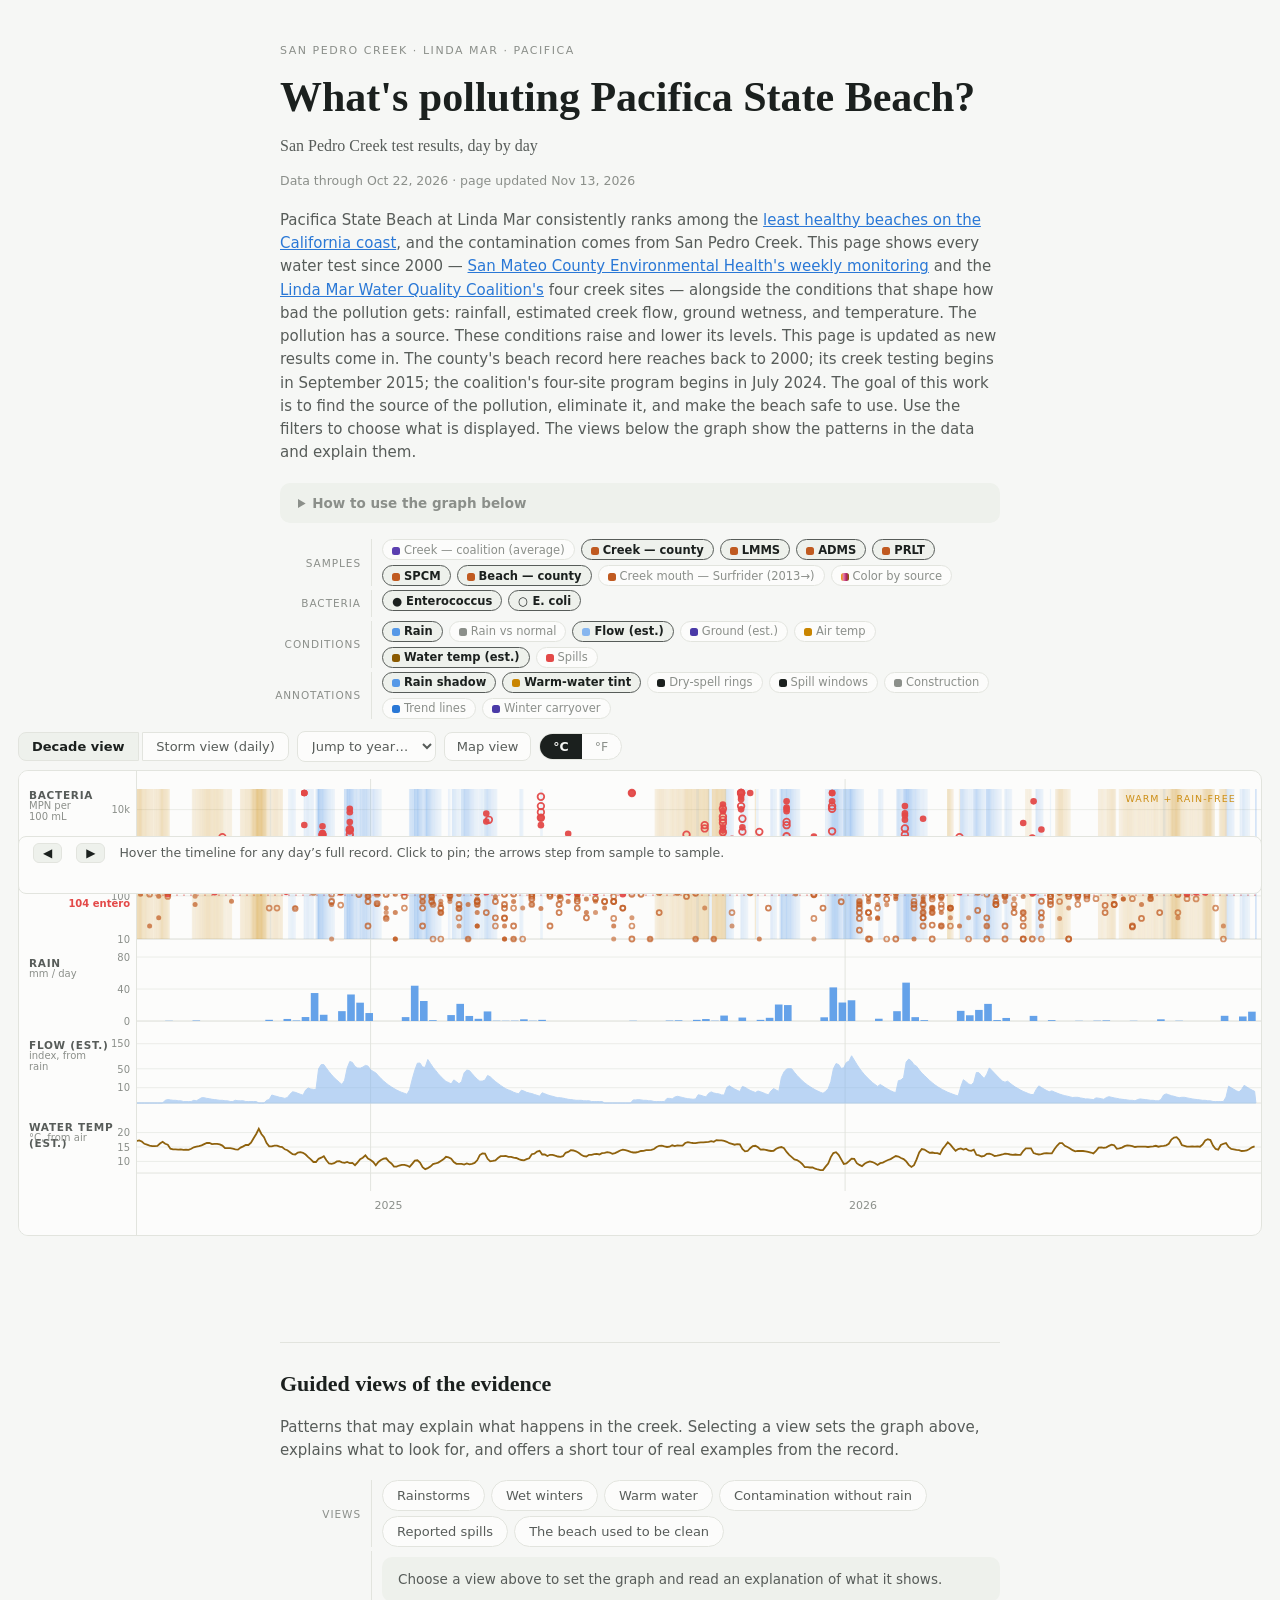
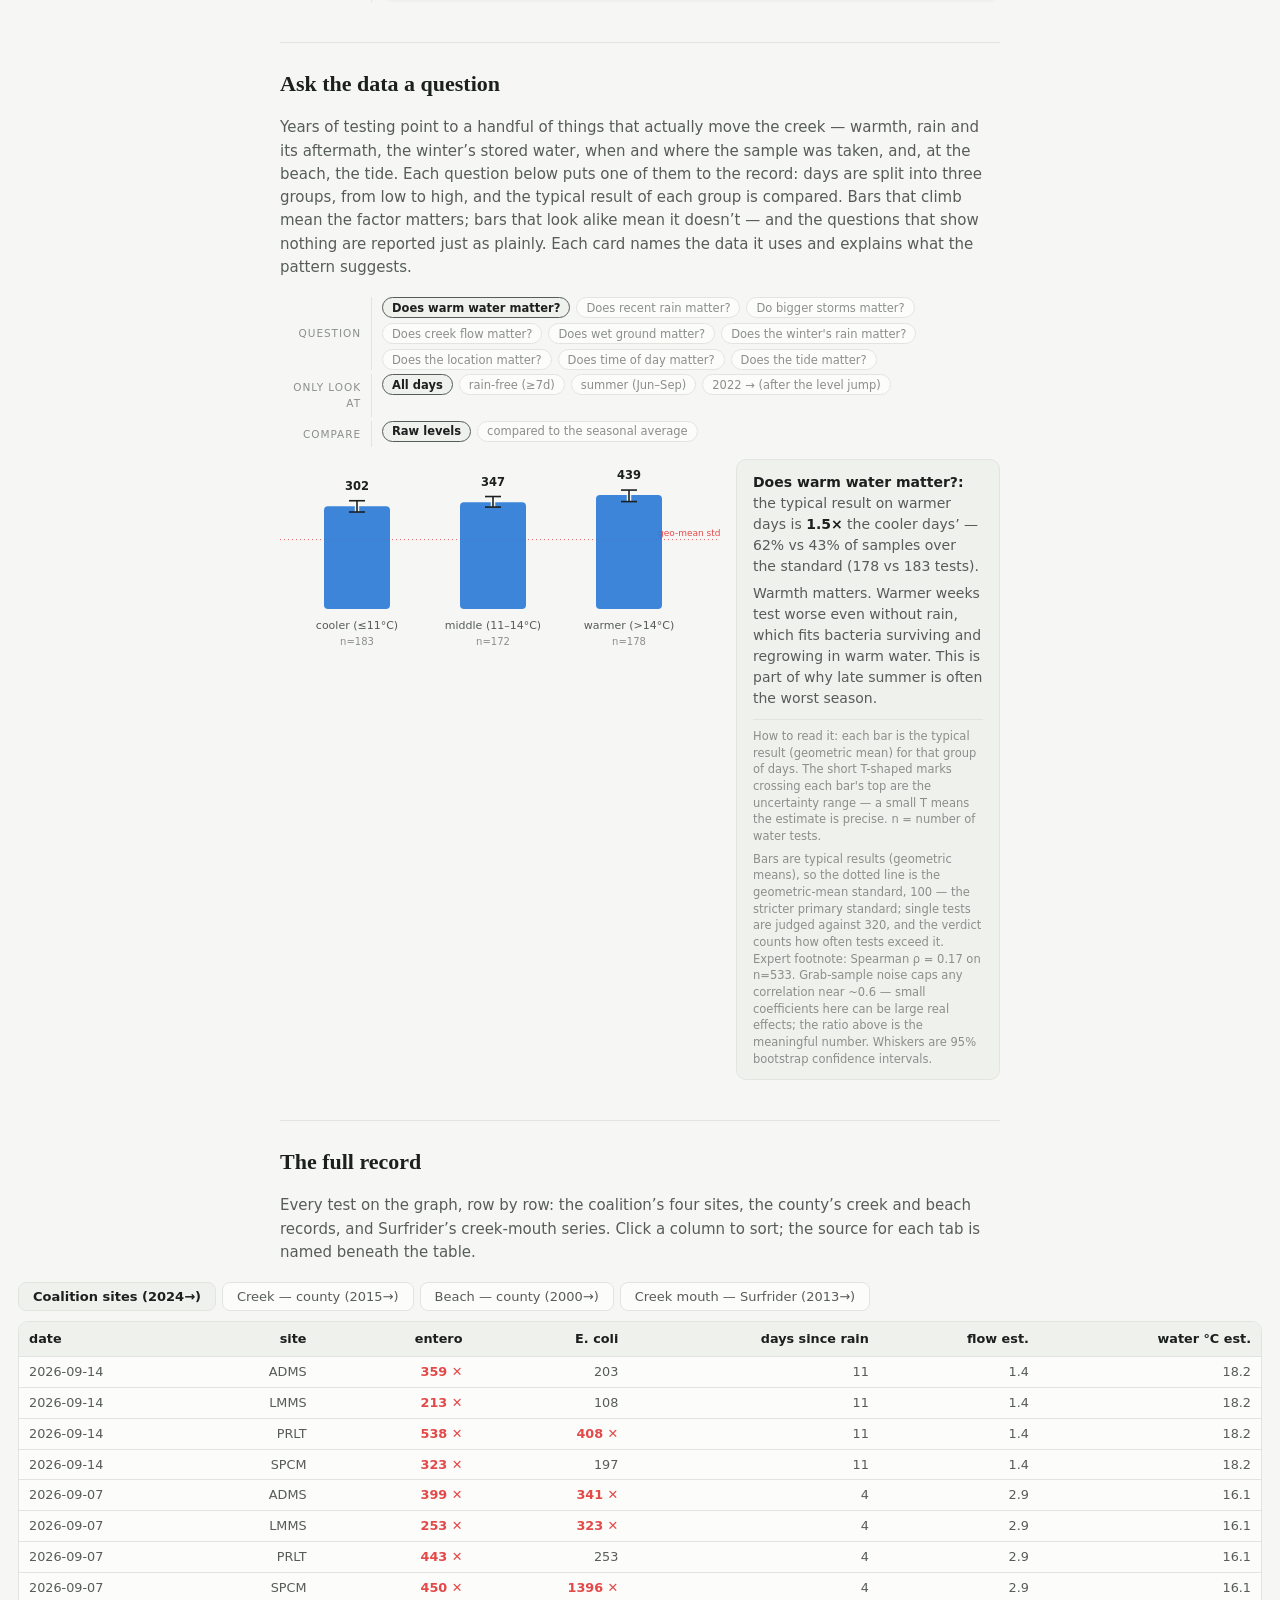
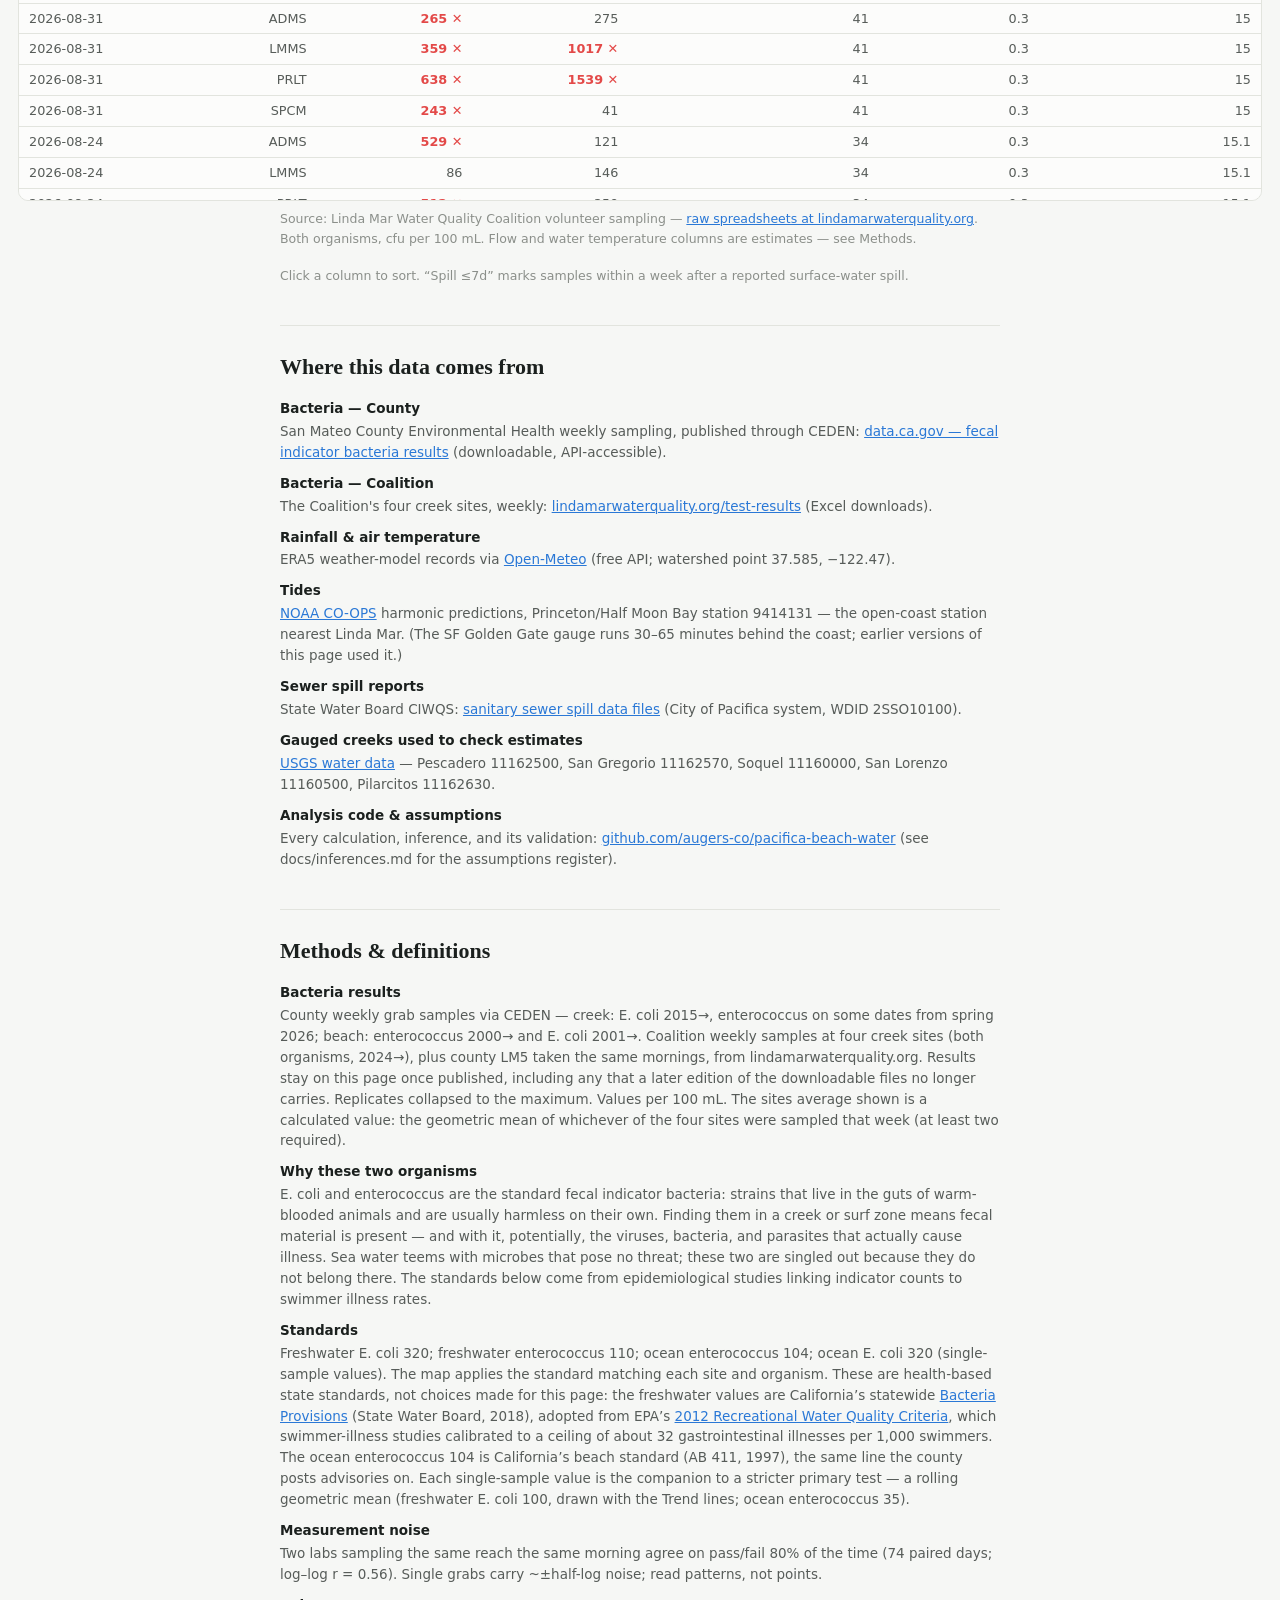
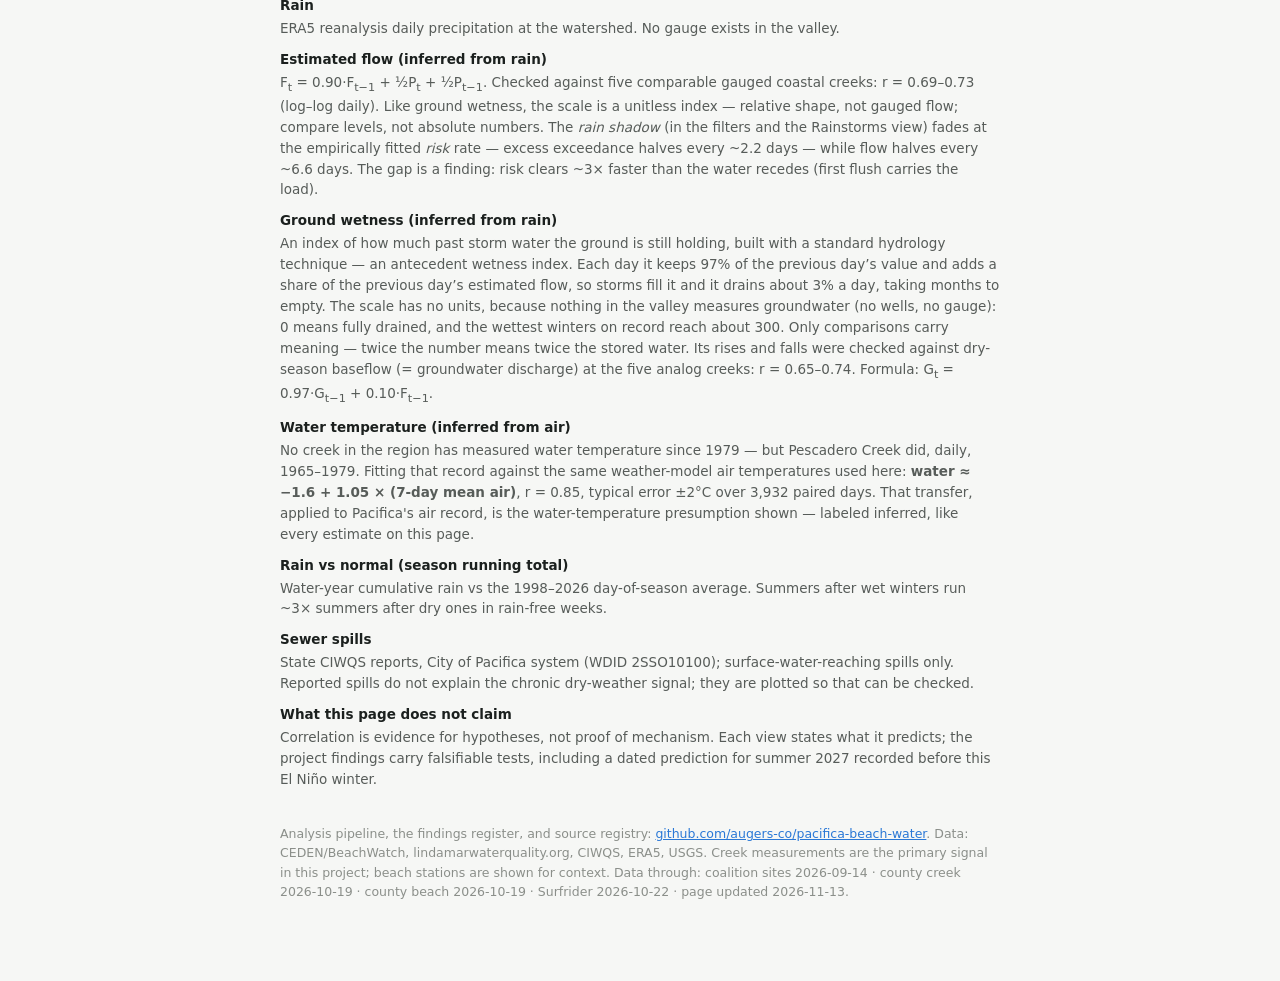
==== docs/index.html @ 622fa7dc "Groundwater stand-in from three measured creeks; fix swapped gauge names Adopt dry-weather flow at t" ====
<!doctype html>
<meta charset="utf-8">
<meta name="viewport" content="width=device-width,initial-scale=1">
<title>What's Polluting Pacifica State Beach</title>
<style>
  :root{
    --page:#f6f7f5; --card:#fcfcfb; --ink:#1b201e; --ink2:#575c59; --muted:#8b8f8a;
    --line:#e2e4de; --tint:#eef1ec; --shade:#eceee9;
    --creek:#2a78d6; --beach:#eb6834; --rain:#5598e7; --flow:#86b6ef; --ground:#4a3aa7;
    --temp:#c98500; --wtemp:#8a5a00; --std:#e34948; --wy:#8b8f8a;
    --s1:#1baf7a; --s2:#eda100; --s3:#e87ba4; --s4:#4a3aa7; --purp:#5b3fb0; --prlt:#b0246d; --samp:#c05a20; --bwtf:#556b8d; --wsewer:#5b83a6; --ocean:#dfe9ef;
  }
  circle[data-site]{transition:opacity .15s;}
  svg[data-hl] circle[data-site]{opacity:.1 !important;}
  svg[data-hl="creek"] circle[data-site="creek"],svg[data-hl="beach"] circle[data-site="beach"],
  svg[data-hl="LMMS"] circle[data-site="LMMS"],svg[data-hl="ADMS"] circle[data-site="ADMS"],
  svg[data-hl="PRLT"] circle[data-site="PRLT"],svg[data-hl="SPCM"] circle[data-site="SPCM"],
  svg[data-hl="AVG"] circle[data-site="AVG"],svg[data-hl="bwtf"] circle[data-site="bwtf"]{opacity:1 !important;}
  *{box-sizing:border-box}
  body{background:var(--page); color:var(--ink); margin:0; font:15px/1.55 system-ui,-apple-system,"Segoe UI",sans-serif;}
  .wrap{margin:0 auto; padding:42px 18px 80px;}
  .wrap > .eyebrow, .wrap > h1, .wrap > .sub2, .wrap > .dek, .wrap > p.small, .wrap > h2,
  .wrap > details.guide, .wrap > .methods, .wrap > footer{max-width:720px; margin-left:auto; margin-right:auto;}
  .bound, .frow.bound{max-width:720px; margin-left:auto; margin-right:auto;}
  .wrap > p.small, .wrap > .dek{margin-bottom:18px;}
  h1{font-family:"Iowan Old Style","Palatino Linotype",Palatino,Georgia,serif; font-size:clamp(30px,5vw,42px); margin:0 0 8px; font-weight:600; text-wrap:balance;}
  h2{font-family:"Iowan Old Style","Palatino Linotype",Palatino,Georgia,serif; font-size:22px; margin:40px 0 8px; font-weight:600;
    border-top:1px solid var(--line); padding-top:24px;}
  .sub2{color:var(--ink2); font-size:16px; margin:-4px 0 12px; font-family:"Iowan Old Style","Palatino Linotype",Palatino,Georgia,serif;}
  .dek{color:var(--ink2); max-width:70ch;}
  .eyebrow{font-size:11px; letter-spacing:.14em; text-transform:uppercase; color:var(--muted); margin:0 0 6px;}
  .small{font-size:12.5px; color:var(--muted);}
  .guide{background:var(--tint); border-radius:10px; padding:14px 18px; margin:16px 0; font-size:13.5px; color:var(--ink2);}
  .guide b{color:var(--ink);} .guide ul{margin:6px 0 0; padding-left:18px;} .guide li{margin:3px 0;}
  .guide summary{cursor:pointer; font-weight:600; color:var(--muted); font-size:13.5px;}
  details.guide{padding:10px 18px;}
  .theories,.panel{display:flex; gap:5px 6px; flex-wrap:wrap; margin:8px 0 0; align-items:center;}
  .frow{display:grid; grid-template-columns:92px 1fr; gap:0 10px; align-items:start; margin:4px 0 0;}
  .frow .chips{margin:0;}
  .frow .theorybar{margin:2px 0 4px;}
  .flbl{text-align:right; font-size:10.5px; letter-spacing:.09em; text-transform:uppercase; color:var(--muted);
    border-right:1px solid var(--line); padding:5px 10px 5px 0; align-self:stretch;
    display:flex; align-items:center; justify-content:flex-end;}
  @media (max-width:560px){ .frow{grid-template-columns:1fr; gap:4px 0;}
    .flbl{text-align:left; border-right:none; padding:0; justify-content:flex-start;} }
  .theories button{font:13px system-ui; padding:7px 14px; border-radius:99px; border:1px solid var(--line); background:var(--card); color:var(--ink2); cursor:pointer;}
  .theories button[aria-pressed="true"]{background:var(--ink); color:var(--page); border-color:var(--ink); font-weight:600;}
  .panel .lbl{font-size:11px; letter-spacing:.1em; text-transform:uppercase; color:var(--muted); margin-right:2px;}
  .panel button{font:11.5px system-ui; padding:2.5px 9px; border-radius:99px; border:1px solid var(--line); background:var(--card); color:var(--muted); cursor:pointer;}
  .panel button[aria-pressed="true"]{color:var(--ink); border-color:var(--ink2); background:var(--tint); font-weight:600;}
  .panel button:disabled{opacity:.4; cursor:default;}
  .panel .swd{width:8px;height:8px;border-radius:2.5px;display:inline-block;margin-right:4px;vertical-align:-1px;}
  .theorybar{min-height:20px; font-size:13.5px; color:var(--ink2); margin:10px 0 4px; max-width:86ch;}
  .theorybar b{color:var(--ink);}
  .viewdesc{font-size:13.5px; line-height:1.55; color:var(--ink2); max-width:86ch; background:var(--tint);
    border-radius:10px; padding:12px 16px; margin:6px 0 0;}
  .viewdesc b{color:var(--ink);} .viewdesc i{font-style:normal; font-weight:600;}
  #xwrap{display:flex; gap:16px; align-items:flex-start; flex-wrap:wrap; margin-top:12px; justify-content:center;}
  #xcard{flex:1 1 260px; min-width:250px; max-width:400px; background:var(--tint); border:1px solid var(--line);
    border-radius:10px; padding:12px 16px; font-size:13.5px; line-height:1.5; color:var(--ink2);}
  #xcard b{color:var(--ink);}
  #xread{font-size:14px;}
  .xkey{margin-top:10px; padding-top:8px; border-top:1px solid var(--line); font-size:11.5px; color:var(--muted); line-height:1.45;}
  @keyframes xpulse{from{box-shadow:0 0 0 3px var(--creek);}to{box-shadow:0 0 0 0 transparent;}}
  .xpulse{animation:xpulse .6s ease-out;}
  @media (prefers-reduced-motion: reduce){.xpulse{animation:none;}}
  .controls{display:flex; gap:8px; flex-wrap:wrap; align-items:center; margin:12px 0 8px;}
  .controls .view button{font:13px system-ui; padding:6px 13px; border:1px solid var(--line); background:var(--card); color:var(--ink2); cursor:pointer;}
  .controls .view button:first-child{border-radius:8px 0 0 8px;}
  .controls .view button:last-child{border-radius:0 8px 8px 0; margin-left:-1px;}
  .controls .view button[aria-pressed="true"]{background:var(--tint); color:var(--ink); font-weight:600;}
  .controls select{font:13px system-ui; padding:6px 10px; border:1px solid var(--line); border-radius:8px; background:var(--card); color:var(--ink2);}
  .tunits{display:inline-flex; border:1px solid var(--line); border-radius:99px; overflow:hidden; background:var(--card);}
  .tunits button{font:12.5px system-ui; padding:5px 13px; border:none; background:transparent; color:var(--muted); cursor:pointer;}
  .tunits button[aria-pressed="true"]{background:var(--ink); color:var(--page); font-weight:600;}
  #mapbtn{font:13px system-ui; padding:6px 12px; border:1px solid var(--line); border-radius:8px; background:var(--card); color:var(--ink2); cursor:pointer;}
  #mapbtn[aria-pressed="true"]{background:var(--tint); color:var(--ink); font-weight:600;}
  #stage{display:flex; gap:14px; align-items:stretch;}
  #stage .tl{flex:1; min-width:0;}
  .geo.docked{flex:0 0 340px; width:340px; display:block; overflow:auto;}
  .geo.docked[hidden]{display:none;}
  .geo.docked svg{width:100%; height:auto;}
  @media (max-width:900px){ #stage{flex-direction:column;} .geo.docked{width:100%; flex:1 1 auto;} }
  button:focus-visible{outline:2px solid var(--creek); outline-offset:2px;}
  .detail{position:sticky; bottom:6px; z-index:5; background:var(--card); border:1px solid var(--line);
    border-radius:8px; padding:6px 14px; margin:8px 0; font-size:12.5px; min-height:58px; max-height:108px; overflow-y:auto; overscroll-behavior:contain;
    display:flex; gap:6px 14px; flex-wrap:wrap; align-content:flex-start; align-items:center; color:var(--ink2);}
  .detail{scrollbar-width:thin; scrollbar-color:var(--muted) transparent;}
  .detail::-webkit-scrollbar{width:8px;}
  .detail::-webkit-scrollbar-thumb{background:var(--line); border-radius:4px;}
  .detail b{color:var(--ink); font-variant-numeric:tabular-nums;}
  .detail .over{color:var(--std); font-weight:650;}
  .detail .dnav{flex:0 0 auto; font:12px system-ui; padding:2px 9px; border-radius:6px; border:1px solid var(--line);
    background:var(--tint); color:var(--ink); cursor:pointer;}
  .detail #dtext{display:flex; gap:6px 14px; flex-wrap:wrap; align-content:flex-start; align-items:center; flex:1; min-width:0;}
  .tl{display:flex; border:1px solid var(--line); border-radius:10px; background:var(--card); overflow:hidden; position:relative;}
  #tourbox{position:absolute; top:10px; right:14px; width:300px; z-index:4; background:var(--card);
    border:1.6px solid var(--creek); border-radius:10px; padding:10px 14px; box-shadow:0 6px 20px rgba(0,0,0,.28);
    font-size:12.5px; line-height:1.5; color:var(--ink);}
  #tourbox .tstep{font-size:9.5px; letter-spacing:1px; font-weight:700; color:var(--creek); margin-bottom:3px;}
  #tourbox .tnav{display:flex; gap:8px; margin-top:8px;}
  #tourbox .tnav button{font:12px system-ui; padding:4px 10px; border-radius:7px; border:1px solid var(--line);
    background:var(--tint); color:var(--ink); cursor:pointer;}
  .gutter{flex:0 0 118px; position:relative; border-right:1px solid var(--line); background:var(--card); z-index:2;}
  .gutter .name{position:absolute; left:10px; font-size:10.5px; letter-spacing:.07em; text-transform:uppercase; color:var(--ink2); font-weight:600;}
  .gutter .sub{position:absolute; left:10px; font-size:10px; color:var(--muted); max-width:62px; line-height:1.15;}
  .gutter .tick{position:absolute; right:6px; font-size:10px; color:var(--muted); font-variant-numeric:tabular-nums;}
  .gutter .stdlab{position:absolute; right:6px; font-size:10px; color:var(--std); font-weight:600; cursor:help;}
  .scroller{overflow-x:auto; overflow-y:hidden; flex:1; touch-action:pan-x;}
  .scroller svg{display:block;}
  .geo{display:flex; gap:20px; flex-wrap:wrap; align-items:flex-start; border:1px solid var(--line); border-radius:10px; background:var(--card); padding:16px;}
  .geo .ctl{flex:1 1 260px; min-width:240px;}
  .geo input[type=range]{width:100%;}
  .geo .date{font-size:15px; font-weight:650; font-variant-numeric:tabular-nums;}
  .geo .leg{font-size:12px; color:var(--ink2); margin-top:8px; line-height:1.7;}
  .geo button{font:13px system-ui; padding:5px 14px; border-radius:8px; border:1px solid var(--line); background:var(--tint); color:var(--ink); cursor:pointer; margin-top:8px;}
  .cards{display:grid; grid-template-columns:repeat(auto-fill,minmax(280px,1fr)); gap:12px; margin-top:12px;}
  .ep{border:1px solid var(--line); border-radius:8px; padding:12px 14px; background:var(--card);}
  .ep h3{margin:0 0 4px; font-size:14.5px;} .ep p{margin:0 0 8px; font-size:13px; color:var(--ink2);}
  .ep a{font-size:12.5px; color:var(--creek); cursor:pointer; text-decoration:underline;}
  .tabs{display:flex; gap:6px; margin:12px 0 10px;}
  .tabs button{font:13px system-ui; padding:6px 14px; border-radius:8px; border:1px solid var(--line); background:var(--card); color:var(--ink2); cursor:pointer;}
  .tabs button[aria-selected="true"]{background:var(--tint); color:var(--ink); font-weight:600;}
  .tblwrap{max-height:480px; overflow:auto; border:1px solid var(--line); border-radius:10px; background:var(--card);}
  table{border-collapse:collapse; width:100%; font-size:12.8px; font-variant-numeric:tabular-nums;}
  th{position:sticky; top:0; background:var(--tint); text-align:right; padding:7px 10px; font-weight:600; cursor:pointer; white-space:nowrap; z-index:1;}
  th:first-child, td:first-child{text-align:left;}
  td{padding:5px 10px; text-align:right; border-top:1px solid var(--line); white-space:nowrap; color:var(--ink2);}
  td.over{color:var(--std); font-weight:650;}
  tr:hover td{background:var(--tint);}
  #chipmap{position:fixed; z-index:60; width:300px; height:264px; border:1px solid var(--line); border-radius:10px;
    overflow:hidden; box-shadow:0 8px 24px rgba(0,0,0,.3); pointer-events:none; display:none; background:#e8e8e4;}
  #chipmap .dot{position:absolute; width:13px; height:13px; border-radius:50%; border:2.5px solid #fff;
    transform:translate(-50%,-50%); box-shadow:0 0 0 2px rgba(0,0,0,.3);}
  #chipmap .cap{position:absolute; left:0; right:0; bottom:0; font-size:11px; line-height:1.45; padding:6px 10px;
    background:rgba(255,255,255,.92); color:#1b201e;}
  #chipmap .cap b{font-size:12px;}
  #chipmap .cap .shows{margin-top:5px; padding-top:5px; border-top:1px solid rgba(0,0,0,.1);}
  #chipmap .osm{position:absolute; top:3px; right:4px; font-size:7.5px; color:#333;
    background:rgba(255,255,255,.7); padding:0 3px; border-radius:3px;}
  #xh{pointer-events:none;}
  #tipcard{position:fixed; z-index:70; width:258px; display:none; pointer-events:none;
    background:var(--card); border:1px solid var(--line); border-radius:10px; padding:9px 12px;
    font-size:11px; line-height:1.45; color:var(--ink2); box-shadow:0 8px 24px rgba(0,0,0,.25);}
  #tipcard .tt{font-weight:650; font-size:12px; color:var(--ink); margin-bottom:2px;}
  #tipcard .tleg{display:flex; flex-direction:column; gap:4px; margin-top:6px; padding-top:6px; border-top:1px solid var(--line);}
  #tipcard .tleg span{display:grid; grid-template-columns:minmax(16px,auto) 1fr; gap:0 10px; align-items:center;}
  #tipcard .tleg .gd, #tipcard .tleg .gb{justify-self:start;}
  .gd{width:10px;height:10px;border-radius:50%;display:inline-block;flex:0 0 auto;}
  .gd.ring{background:none!important;border:2px solid;width:8px;height:8px;}
  .gb{width:13px;height:10px;border-radius:2px;display:inline-block;flex:0 0 auto;}
  .gt{font-size:8px;letter-spacing:.6px;color:var(--ground);white-space:nowrap;}
  .methods{font-size:13.5px; color:var(--ink2); max-width:76ch;}
  .methods dt{font-weight:600; color:var(--ink); margin-top:10px;} .methods dd{margin:2px 0 0;}
  a{color:var(--creek);}
  footer{font-size:12.5px; color:var(--muted); margin-top:34px;}
</style>

<div class="wrap">
  <p class="eyebrow">San Pedro Creek · Linda Mar · Pacifica</p>
  <h1>What's polluting Pacifica State Beach?</h1>
  <p class="sub2">San Pedro Creek test results, day by day</p>
  <p class="small" id="dateline"></p>
  <p class="dek">Pacifica State Beach at Linda Mar consistently ranks among the
  <a href="https://beachreportcard.org/" target="_blank" rel="noopener">least healthy beaches on the California
  coast</a>, and the contamination comes from San Pedro Creek. This page shows every water test since
  2000 — <a href="https://www.smchealth.org/beaches" target="_blank" rel="noopener">San Mateo County
  Environmental Health's weekly monitoring</a> and the
  <a href="https://www.lindamarwaterquality.org/" target="_blank" rel="noopener">Linda Mar Water Quality
  Coalition's</a> four creek sites — alongside the conditions that shape how bad the pollution gets: rainfall,
  estimated creek flow, ground wetness, and temperature. The pollution has a source. These conditions raise and
  lower its levels. This page is updated as new results come in. The county's beach record here reaches back to 2000; its creek testing begins in September 2015; the coalition's four-site program begins in July 2024. The goal of this work is to find the source of
  the pollution, eliminate it, and make the beach safe to use. Use the filters to choose what is displayed.
  The views below the graph show the patterns in the data and explain them.</p>

  <details class="guide"><summary>How to use the graph below</summary>
    <ul>
      <li>The graph opens with every raw sample: the coalition’s four creek sites (weekly since July 2024 — the density jump that summer is the coalition’s program beginning), the county’s creek station (weekly since 2015), and the county’s beach record (weekly since 2000). The sites average and Surfrider’s creek-mouth series are in the Samples row.</li>
      <li><b style="color:var(--std)">Red dots</b> are samples over the health standard (dashed line); orange dots passed. Every bacteria count on this page is in MPN per 100 mL — the most probable number of bacteria colonies in a 100-milliliter water sample, the standard measure used by all three labs. A ✕ beside a number marks it over its health standard. With Color by source on, dots keep their source’s color instead — judge by the dashed lines. Each gridline on the bacteria scale is ten times the one below it.</li>
      <li>The two organisms counted — E. coli and enterococcus — are <b>fecal indicator bacteria</b>: mostly harmless themselves, they are counted because finding them means fecal contamination is in the water, and fecal contamination is what carries the germs that do make people sick. The ocean is full of microbes that pose no threat to people; these two are measured precisely because they should not be there.</li>
      <li>Estimated flow, ground wetness, and water temperature are calculated from rainfall and air temperature records, not measured — no instruments in the valley measure them directly. Methods describes how each estimate was checked.</li>
      <li>Zoom with a two-finger pinch or Ctrl/⌘ + scroll. Turn layers on and off in the filters.</li>
    </ul>
  </details>

  <div class="frow bound"><span class="flbl">Samples</span><div class="panel chips" id="spanel" role="group" aria-label="Samples"></div></div>
  <div class="frow bound"><span class="flbl">Bacteria</span><div class="panel chips" id="apanel" role="group" aria-label="Bacteria"></div></div>
  <div class="frow bound"><span class="flbl">Conditions</span><div class="panel chips" id="panel" role="group" aria-label="Conditions"></div></div>
  <div class="frow bound"><span class="flbl">Annotations</span><div class="panel chips" id="npanel" role="group" aria-label="Annotations"></div></div>

  <div class="controls">
    <div class="view" role="group" aria-label="Zoom">
      <button aria-pressed="true"  data-ppd="1.3">Decade view</button>
      <button aria-pressed="false" data-ppd="7">Storm view (daily)</button>
    </div>
    <select id="jumps" aria-label="Jump to year"></select>
    <button id="mapbtn" aria-pressed="false">Map view</button>
    <div class="tunits" role="group" aria-label="Temperature units">
      <button id="degc" aria-pressed="true">°C</button>
      <button id="degf" aria-pressed="false">°F</button>
    </div>
  </div>

  <div id="stage"><div class="tl"><div class="gutter" id="gutter"></div><div class="scroller" id="scroller"></div><div id="tourbox" hidden></div></div>
  <div class="geo docked" id="geo" hidden>
    <svg id="geomap" width="400" height="330" viewBox="0 0 400 330" role="img" aria-label="Monitoring sites map"></svg>
    <div class="ctl">
      <div class="date" id="geodate">—</div>
      <input type="range" id="geoslider" min="0" value="0" aria-label="Week">
      <button id="geoplay">▶ Play the record</button>
      <div class="leg" id="geoleg">Filled circle = enterococcus, ring = E. coli (set by the Bacteria filter); size = concentration (log scale); numbers = that day’s readings, in MPN per 100 mL. <b style="color:var(--std)">Red</b> = over the limit, orange = under. Dashed = a selected source not sampled that week; each site appears only from when its program began.</div>
    </div>
  </div>
  </div>
  <div class="detail" id="detail"><button class="dnav" id="dprev" aria-label="Previous sample">◀</button><button class="dnav" id="dnext" aria-label="Next sample">▶</button><div id="dtext">Hover the timeline for any day’s full record. Click to pin; the arrows step from sample to sample.</div></div>
  <h2>Guided views of the evidence</h2>
  <p class="dek">Patterns that may explain what happens in the creek. Selecting a view
  sets the graph above, explains what to look for, and offers a short tour of real examples from the record.</p>
  <div class="frow bound" style="margin-top:10px"><span class="flbl">Views</span><div class="theories chips" id="theories" role="group" aria-label="Preset views"></div></div>
  <div class="frow bound"><span class="flbl"></span><div id="theorybar" class="viewdesc"></div></div>



  <h2>Ask the data a question</h2>
  <p class="dek">Years of testing point to a handful of things that actually move the creek — warmth, rain and its
  aftermath, the winter’s stored water, when and where the sample was taken, and, at the beach, the tide. Each
  question below puts one of them to the record: days are split into three groups, from low to high, and the
  typical result of each group is compared. Bars that climb mean the factor matters; bars that look alike mean
  it doesn’t — and the questions that show nothing are reported just as plainly. Each card names the data it
  uses and explains what the pattern suggests.</p>
  <div class="frow bound"><span class="flbl">Question</span><div class="panel chips" id="xf"></div></div>
  <div class="frow bound"><span class="flbl">Only look at</span><div class="panel chips" id="xr"></div></div>
  <div class="frow bound"><span class="flbl">Compare</span><div class="panel chips">
    <button id="xv-raw" aria-pressed="true">Raw levels</button>
    <button id="xv-dep" aria-pressed="false">compared to the seasonal average</button>
  </div></div>
  <div id="xwrap" class="bound"><div id="xplot" style="overflow-x:auto"></div>
    <div id="xcard"><div id="xread"></div>
      <div class="xkey"><div>How to read it: each bar is the typical result (geometric mean) for that group of days.
      The short T-shaped marks crossing each bar's top are the uncertainty range — a small T means the
      estimate is precise. n = number of water tests.</div>
      <p id="xfoot" style="margin:6px 0 0"></p></div></div></div>


  <h2>The full record</h2>
  <p class="dek">Every test on the graph, row by row: the coalition’s four sites, the county’s creek and
  beach records, and Surfrider’s creek-mouth series. Click a column to sort; the source for each tab is named
  beneath the table.</p>
  <div class="tabs" role="tablist">
    <button role="tab" aria-selected="true" data-t="sites">Coalition sites (2024→)</button>
    <button role="tab" aria-selected="false" data-t="creek">Creek — county (2015→)</button>
    <button role="tab" aria-selected="false" data-t="beach">Beach — county (2000→)</button>
    <button role="tab" aria-selected="false" data-t="bwtf">Creek mouth — Surfrider (2013→)</button>
  </div>
  <div class="tblwrap"><table id="tbl"></table></div>
  <p class="small" id="tblsrc" style="margin-top:8px"></p>
  <p class="small" style="margin-top:4px">Click a column to sort. “Spill ≤7d” marks samples within a week after a reported surface-water spill.</p>
  <h2>Where this data comes from</h2>
  <dl class="methods">
    <dt>Bacteria — County</dt><dd>San Mateo County Environmental Health weekly sampling, published through CEDEN:
      <a href="https://data.ca.gov/dataset/surface-water-fecal-indicator-bacteria-results" target="_blank" rel="noopener">data.ca.gov — fecal indicator bacteria results</a> (downloadable, API-accessible).</dd>
    <dt>Bacteria — Coalition</dt><dd>The Coalition's four creek sites, weekly:
      <a href="https://www.lindamarwaterquality.org/test-results" target="_blank" rel="noopener">lindamarwaterquality.org/test-results</a> (Excel downloads).</dd>
    <dt>Rainfall &amp; air temperature</dt><dd>ERA5 weather-model records via
      <a href="https://open-meteo.com/" target="_blank" rel="noopener">Open-Meteo</a> (free API; watershed point 37.585, −122.47).</dd>
    <dt>Tides</dt><dd><a href="https://tidesandcurrents.noaa.gov/" target="_blank" rel="noopener">NOAA CO-OPS</a> harmonic predictions, Princeton/Half Moon Bay station 9414131 — the open-coast station nearest Linda Mar. (The SF Golden Gate gauge runs 30–65 minutes behind the coast; earlier versions of this page used it.)</dd>
    <dt>Sewer spill reports</dt><dd>State Water Board CIWQS:
      <a href="https://www.waterboards.ca.gov/water_issues/programs/sso/" target="_blank" rel="noopener">sanitary sewer spill data files</a> (City of Pacifica system, WDID 2SSO10100).</dd>
    <dt>Gauged creeks used to check estimates</dt><dd><a href="https://waterdata.usgs.gov/" target="_blank" rel="noopener">USGS water data</a> — Pescadero 11162500, San Gregorio 11162570, Soquel 11160000, San Lorenzo 11160500, Pilarcitos 11162630.</dd>
    <dt>Analysis code &amp; assumptions</dt><dd>Every calculation, inference, and its validation:
      <a href="https://github.com/augers-co/pacifica-beach-water" target="_blank" rel="noopener">github.com/augers-co/pacifica-beach-water</a> (see docs/inferences.md for the assumptions register).</dd>
  </dl>

  <h2>Methods &amp; definitions</h2>
  <dl class="methods">
    <dt>Bacteria results</dt>
    <dd>County weekly grab samples via CEDEN — creek: E. coli 2015→, enterococcus on some dates from spring 2026;
    beach: enterococcus 2000→ and E. coli 2001→. Coalition weekly
    samples at four creek sites (both organisms, 2024→), plus county LM5 taken the same mornings, from
    lindamarwaterquality.org. Results stay on this page once published, including any that a later edition of the downloadable files no longer carries. Replicates collapsed to the maximum. Values per 100 mL. The sites average shown
    is a calculated value: the geometric mean of whichever of the four sites were sampled that week (at least two required).</dd>
    <dt>Why these two organisms</dt>
    <dd>E. coli and enterococcus are the standard fecal indicator bacteria: strains that live in the guts
    of warm-blooded animals and are usually harmless on their own. Finding them in a creek or surf zone
    means fecal material is present — and with it, potentially, the viruses, bacteria, and parasites that
    actually cause illness. Sea water teems with microbes that pose no threat; these two are singled out
    because they do not belong there. The standards below come from epidemiological studies linking
    indicator counts to swimmer illness rates.</dd>
    <dt>Standards</dt>
    <dd>Freshwater E. coli 320; freshwater enterococcus 110; ocean enterococcus 104; ocean E. coli 320
    (single-sample values). The map applies the standard matching each site and organism. These are health-based
    state standards, not choices made for this page: the freshwater values are California’s statewide
    <a href="https://www.waterboards.ca.gov/bacterialobjectives/" target="_blank" rel="noopener">Bacteria Provisions</a>
    (State Water Board, 2018), adopted from EPA’s
    <a href="https://www.epa.gov/wqc/recreational-water-quality-criteria-and-methods" target="_blank" rel="noopener">2012
    Recreational Water Quality Criteria</a>, which swimmer-illness studies calibrated to a ceiling of about 32
    gastrointestinal illnesses per 1,000 swimmers. The ocean enterococcus 104 is California’s beach standard
    (AB 411, 1997), the same line the county posts advisories on. Each single-sample value is the companion to a
    stricter primary test — a rolling geometric mean (freshwater E. coli 100, drawn with the Trend lines;
    ocean enterococcus 35).</dd>
    <dt>Measurement noise</dt>
    <dd>Two labs sampling the same reach the same morning agree on pass/fail 80% of the time (74 paired
    days; log–log r = 0.56). Single grabs carry ~±half-log noise; read patterns, not points.</dd>
    <dt>Rain</dt>
    <dd>ERA5 reanalysis daily precipitation at the watershed. No gauge exists in the valley.</dd>
    <dt>Estimated flow (inferred from rain)</dt>
    <dd>F<sub>t</sub> = 0.90·F<sub>t−1</sub> + ½P<sub>t</sub> + ½P<sub>t−1</sub>. Checked against five
    comparable gauged coastal creeks: r = 0.69–0.73 (log–log daily). Like ground wetness, the scale is a
    unitless index — relative shape, not gauged flow; compare levels, not absolute numbers.
    The <em>rain shadow</em> (in the filters and the Rainstorms view) fades at the empirically fitted <em>risk</em> rate —
    excess exceedance halves every ~2.2 days — while flow halves every ~6.6 days. The gap is a finding:
    risk clears ~3× faster than the water recedes (first flush carries the load).</dd>
    <dt>Ground wetness (inferred from rain)</dt>
    <dd>An index of how much past storm water the ground is still holding, built with a standard hydrology
    technique — an antecedent wetness index. Each day it keeps 97% of the previous day’s value and adds a
    share of the previous day’s estimated flow, so storms fill it and it drains about 3% a day, taking
    months to empty. The scale has no units, because nothing in the valley measures groundwater (no wells,
    no gauge): 0 means fully drained, and the wettest winters on record reach about 300. Only comparisons
    carry meaning — twice the number means twice the stored water. Its rises and falls were checked against
    dry-season baseflow (= groundwater discharge) at the five analog creeks: r = 0.65–0.74.
    Formula: G<sub>t</sub> = 0.97·G<sub>t−1</sub> + 0.10·F<sub>t−1</sub>.</dd>
    <dt>Water temperature (inferred from air)</dt>
    <dd>No creek in the region has measured water temperature since 1979 — but Pescadero Creek did,
    daily, 1965–1979. Fitting that record against the same weather-model air temperatures used here:
    <b>water ≈ −1.6 + 1.05 × (7-day mean air)</b>, r = 0.85, typical error ±2°C over 3,932 paired days.
    That transfer, applied to Pacifica's air record, is the water-temperature presumption shown — labeled
    inferred, like every estimate on this page.</dd>
    <dt>Rain vs normal (season running total)</dt>
    <dd>Water-year cumulative rain vs the 1998–2026 day-of-season average. Summers after wet winters run
    ~3× summers after dry ones in rain-free weeks.</dd>
    <dt>Sewer spills</dt>
    <dd>State CIWQS reports, City of Pacifica system (WDID 2SSO10100); surface-water-reaching spills only.
    Reported spills do not explain the chronic dry-weather signal; they are plotted so that can be checked.</dd>
    <dt>What this page does not claim</dt>
    <dd>Correlation is evidence for hypotheses, not proof of mechanism. Each view states what it predicts;
    the project findings carry falsifiable tests, including a dated prediction for summer 2027 recorded
    before this El Niño winter.</dd>
  </dl>

  <footer>Analysis pipeline, the findings register, and source registry:
  <a href="https://github.com/augers-co/pacifica-beach-water">github.com/augers-co/pacifica-beach-water</a>.
  Data: CEDEN/BeachWatch, lindamarwaterquality.org, CIWQS, ERA5, USGS. Creek measurements are the primary signal in this project; beach stations are shown for context. <span id="freshline"></span></footer>
</div>

<script>
const DATA = {"daily":[{"d":"2000-01-01","mm":0.0,"f":1.3,"s":22.4,"wy":33,"t":8.7,"wt":null},{"d":"2000-01-02","mm":0.0,"f":1.2,"s":21.9,"wy":33,"t":8.7,"wt":null},{"d":"2000-01-03","mm":0.0,"f":1.1,"s":21.4,"wy":33,"t":9.0,"wt":7.6},{"d":"2000-01-04","mm":0.0,"f":1.0,"s":20.8,"wy":32,"t":9.7,"wt":7.9},{"d":"2000-01-05","mm":0.0,"f":0.9,"s":20.3,"wy":31,"t":10.3,"wt":8.2},{"d":"2000-01-06","mm":0.0,"f":0.8,"s":19.8,"wy":31,"t":9.3,"wt":8.2},{"d":"2000-01-07","mm":0.0,"f":0.7,"s":19.3,"wy":30,"t":9.0,"wt":8.1},{"d":"2000-01-08","mm":0.0,"f":0.6,"s":18.8,"wy":30,"t":10.2,"wt":8.3},{"d":"2000-01-09","mm":0.0,"f":0.6,"s":18.3,"wy":29,"t":10.1,"wt":8.6},{"d":"2000-01-10","mm":0.0,"f":0.5,"s":17.8,"wy":29,"t":11.1,"wt":8.9},{"d":"2000-01-11","mm":6.1,"f":3.5,"s":17.3,"wy":28,"t":11.0,"wt":9.1},{"d":"2000-01-12","mm":0.0,"f":6.2,"s":17.1,"wy":31,"t":9.8,"wt":9.0},{"d":"2000-01-13","mm":0.0,"f":5.6,"s":17.2,"wy":30,"t":11.2,"wt":9.3},{"d":"2000-01-14","mm":0.0,"f":5.0,"s":17.3,"wy":30,"t":11.7,"wt":9.7},{"d":"2000-01-15","mm":0.6,"f":4.8,"s":17.3,"wy":30,"t":12.2,"wt":10.0},{"d":"2000-01-16","mm":8.0,"f":8.6,"s":17.2,"wy":30,"t":11.3,"wt":10.2},{"d":"2000-01-17","mm":4.2,"f":13.9,"s":17.6,"wy":33,"t":10.1,"wt":10.0},{"d":"2000-01-18","mm":18.9,"f":24.0,"s":18.4,"wy":35,"t":12.2,"wt":10.2},{"d":"2000-01-19","mm":6.4,"f":34.3,"s":20.3,"wy":42,"t":12.8,"wt":10.6},{"d":"2000-01-20","mm":0.0,"f":34.1,"s":23.1,"wy":44,"t":11.1,"wt":10.6},{"d":"2000-01-21","mm":1.8,"f":31.6,"s":25.8,"wy":43,"t":10.9,"wt":10.5},{"d":"2000-01-22","mm":3.2,"f":30.9,"s":28.2,"wy":43,"t":10.7,"wt":10.3},{"d":"2000-01-23","mm":27.9,"f":43.4,"s":30.4,"wy":44,"t":11.9,"wt":10.4},{"d":"2000-01-24","mm":36.7,"f":71.3,"s":33.9,"wy":54,"t":12.1,"wt":10.7},{"d":"2000-01-25","mm":0.4,"f":82.7,"s":40.0,"wy":68,"t":10.5,"wt":10.4},{"d":"2000-01-26","mm":0.0,"f":74.7,"s":47.0,"wy":67,"t":9.8,"wt":10.0},{"d":"2000-01-27","mm":0.0,"f":67.2,"s":53.1,"wy":66,"t":10.2,"wt":9.8},{"d":"2000-01-28","mm":0.0,"f":60.5,"s":58.2,"wy":66,"t":9.0,"wt":9.5},{"d":"2000-01-29","mm":0.0,"f":54.4,"s":62.5,"wy":65,"t":10.2,"wt":9.5},{"d":"2000-01-30","mm":13.7,"f":55.8,"s":66.1,"wy":65,"t":11.1,"wt":9.3},{"d":"2000-01-31","mm":1.1,"f":57.7,"s":69.7,"wy":70,"t":10.2,"wt":9.1},{"d":"2000-02-01","mm":0.0,"f":52.4,"s":73.4,"wy":69,"t":12.1,"wt":9.3},{"d":"2000-02-02","mm":0.0,"f":47.2,"s":76.4,"wy":69,"t":12.1,"wt":9.6},{"d":"2000-02-03","mm":11.9,"f":48.4,"s":78.8,"wy":68,"t":10.9,"wt":9.8},{"d":"2000-02-04","mm":1.1,"f":50.1,"s":81.3,"wy":71,"t":11.3,"wt":10.1},{"d":"2000-02-05","mm":7.1,"f":49.2,"s":83.9,"wy":70,"t":12.0,"wt":10.4},{"d":"2000-02-06","mm":0.0,"f":47.8,"s":86.3,"wy":72,"t":11.6,"wt":10.4},{"d":"2000-02-07","mm":0.0,"f":43.0,"s":88.5,"wy":71,"t":11.2,"wt":10.6},{"d":"2000-02-08","mm":0.0,"f":38.7,"s":90.1,"wy":70,"t":11.1,"wt":10.4},{"d":"2000-02-09","mm":1.7,"f":35.7,"s":91.3,"wy":69,"t":11.9,"wt":10.4},{"d":"2000-02-10","mm":13.3,"f":39.6,"s":92.1,"wy":69,"t":11.2,"wt":10.5},{"d":"2000-02-11","mm":22.3,"f":53.5,"s":93.3,"wy":73,"t":10.5,"wt":10.3},{"d":"2000-02-12","mm":5.2,"f":61.9,"s":95.9,"wy":79,"t":10.4,"wt":10.1},{"d":"2000-02-13","mm":35.7,"f":76.1,"s":99.2,"wy":80,"t":12.2,"wt":10.2},{"d":"2000-02-14","mm":10.3,"f":91.5,"s":103.8,"wy":90,"t":12.5,"wt":10.4},{"d":"2000-02-15","mm":0.0,"f":87.5,"s":109.9,"wy":92,"t":10.4,"wt":10.3},{"d":"2000-02-16","mm":7.6,"f":82.6,"s":115.3,"wy":91,"t":9.9,"wt":10.0},{"d":"2000-02-17","mm":0.1,"f":78.2,"s":120.1,"wy":91,"t":9.3,"wt":9.7},{"d":"2000-02-18","mm":0.0,"f":70.4,"s":124.3,"wy":90,"t":10.3,"wt":9.7},{"d":"2000-02-19","mm":0.4,"f":63.6,"s":127.6,"wy":89,"t":12.3,"wt":9.9},{"d":"2000-02-20","mm":18.5,"f":66.6,"s":130.2,"wy":88,"t":12.0,"wt":9.9},{"d":"2000-02-21","mm":2.1,"f":70.3,"s":132.9,"wy":92,"t":11.1,"wt":9.7},{"d":"2000-02-22","mm":21.6,"f":75.1,"s":136.0,"wy":92,"t":10.6,"wt":9.7},{"d":"2000-02-23","mm":4.0,"f":80.4,"s":139.4,"wy":97,"t":8.6,"wt":9.5},{"d":"2000-02-24","mm":4.5,"f":76.6,"s":143.3,"wy":98,"t":8.4,"wt":9.4},{"d":"2000-02-25","mm":0.0,"f":71.2,"s":146.6,"wy":98,"t":10.6,"wt":9.5},{"d":"2000-02-26","mm":6.6,"f":67.4,"s":149.3,"wy":97,"t":12.1,"wt":9.4},{"d":"2000-02-27","mm":20.8,"f":74.3,"s":151.6,"wy":98,"t":10.7,"wt":9.2},{"d":"2000-02-28","mm":0.3,"f":77.5,"s":154.5,"wy":102,"t":9.9,"wt":9.0},{"d":"2000-02-29","mm":9.4,"f":74.6,"s":157.6,"wy":102,"t":10.2,"wt":9.0},{"d":"2000-03-01","mm":0.0,"f":71.8,"s":160.3,"wy":104,"t":9.7,"wt":9.2},{"d":"2000-03-02","mm":4.7,"f":67.0,"s":162.7,"wy":103,"t":10.3,"wt":9.4},{"d":"2000-03-03","mm":0.0,"f":62.6,"s":164.5,"wy":103,"t":10.4,"wt":9.4},{"d":"2000-03-04","mm":10.2,"f":61.5,"s":165.8,"wy":103,"t":10.8,"wt":9.2},{"d":"2000-03-05","mm":4.2,"f":62.5,"s":167.0,"wy":104,"t":9.1,"wt":9.0},{"d":"2000-03-06","mm":0.1,"f":58.4,"s":168.2,"wy":104,"t":8.8,"wt":8.8},{"d":"2000-03-07","mm":16.0,"f":60.6,"s":169.0,"wy":104,"t":8.6,"wt":8.6},{"d":"2000-03-08","mm":15.8,"f":70.5,"s":170.0,"wy":107,"t":8.1,"wt":8.3},{"d":"2000-03-09","mm":3.1,"f":72.9,"s":172.0,"wy":110,"t":10.5,"wt":8.4},{"d":"2000-03-10","mm":0.5,"f":67.4,"s":174.1,"wy":110,"t":10.5,"wt":8.4},{"d":"2000-03-11","mm":0.0,"f":60.9,"s":175.6,"wy":110,"t":12.0,"wt":8.6},{"d":"2000-03-12","mm":0.0,"f":54.8,"s":176.4,"wy":109,"t":11.2,"wt":8.9},{"d":"2000-03-13","mm":0.0,"f":49.3,"s":176.6,"wy":109,"t":11.7,"wt":9.3},{"d":"2000-03-14","mm":0.0,"f":44.4,"s":176.3,"wy":108,"t":13.0,"wt":10.0},{"d":"2000-03-15","mm":0.0,"f":40.0,"s":175.4,"wy":107,"t":12.4,"wt":10.6},{"d":"2000-03-16","mm":0.0,"f":36.0,"s":174.1,"wy":107,"t":11.9,"wt":10.8},{"d":"2000-03-17","mm":0.0,"f":32.4,"s":172.5,"wy":107,"t":11.9,"wt":11.0},{"d":"2000-03-18","mm":0.0,"f":29.1,"s":170.6,"wy":106,"t":12.3,"wt":11.1},{"d":"2000-03-19","mm":0.0,"f":26.2,"s":168.4,"wy":106,"t":11.2,"wt":11.1},{"d":"2000-03-20","mm":0.0,"f":23.6,"s":165.9,"wy":105,"t":11.5,"wt":11.0},{"d":"2000-03-21","mm":0.0,"f":21.2,"s":163.3,"wy":104,"t":13.9,"wt":11.2},{"d":"2000-03-22","mm":0.0,"f":19.1,"s":160.5,"wy":103,"t":12.3,"wt":11.2},{"d":"2000-03-23","mm":0.0,"f":17.2,"s":157.6,"wy":103,"t":11.0,"wt":11.0},{"d":"2000-03-24","mm":0.0,"f":15.5,"s":154.6,"wy":102,"t":10.0,"wt":10.7},{"d":"2000-03-25","mm":0.0,"f":13.9,"s":151.5,"wy":101,"t":10.1,"wt":10.4},{"d":"2000-03-26","mm":0.0,"f":12.5,"s":148.4,"wy":101,"t":10.1,"wt":10.2},{"d":"2000-03-27","mm":0.0,"f":11.3,"s":145.2,"wy":101,"t":10.3,"wt":10.1},{"d":"2000-03-28","mm":0.0,"f":10.2,"s":142.0,"wy":100,"t":10.1,"wt":9.5},{"d":"2000-03-29","mm":0.0,"f":9.1,"s":138.7,"wy":100,"t":10.9,"wt":9.3},{"d":"2000-03-30","mm":0.0,"f":8.2,"s":135.5,"wy":99,"t":13.5,"wt":9.7},{"d":"2000-03-31","mm":0.0,"f":7.4,"s":132.2,"wy":99,"t":18.0,"wt":10.9},{"d":"2000-04-01","mm":0.0,"f":6.7,"s":129.0,"wy":98,"t":18.8,"wt":12.2},{"d":"2000-04-02","mm":0.0,"f":6.0,"s":125.8,"wy":98,"t":16.7,"wt":13.2},{"d":"2000-04-03","mm":0.0,"f":5.4,"s":122.6,"wy":98,"t":14.1,"wt":13.7},{"d":"2000-04-04","mm":0.0,"f":4.9,"s":119.5,"wy":97,"t":11.6,"wt":14.0},{"d":"2000-04-05","mm":0.0,"f":4.4,"s":116.4,"wy":97,"t":11.1,"wt":14.0},{"d":"2000-04-06","mm":0.0,"f":3.9,"s":113.3,"wy":97,"t":11.7,"wt":13.7},{"d":"2000-04-07","mm":0.0,"f":3.5,"s":110.3,"wy":96,"t":12.2,"wt":12.8},{"d":"2000-04-08","mm":0.0,"f":3.2,"s":107.4,"wy":95,"t":11.2,"wt":11.7},{"d":"2000-04-09","mm":0.0,"f":2.9,"s":104.5,"wy":95,"t":11.9,"wt":11.0},{"d":"2000-04-10","mm":0.0,"f":2.6,"s":101.6,"wy":95,"t":12.3,"wt":10.7},{"d":"2000-04-11","mm":0.2,"f":2.4,"s":98.8,"wy":94,"t":13.5,"wt":11.0},{"d":"2000-04-12","mm":2.0,"f":3.3,"s":96.1,"wy":94,"t":14.9,"wt":11.6},{"d":"2000-04-13","mm":5.7,"f":6.8,"s":93.6,"wy":94,"t":13.5,"wt":11.8},{"d":"2000-04-14","mm":7.9,"f":12.9,"s":91.4,"wy":94,"t":12.4,"wt":11.9},{"d":"2000-04-15","mm":0.7,"f":15.9,"s":90.0,"wy":96,"t":12.3,"wt":12.0},{"d":"2000-04-16","mm":18.9,"f":24.1,"s":88.9,"wy":96,"t":12.9,"wt":12.2},{"d":"2000-04-17","mm":11.2,"f":36.8,"s":88.6,"wy":99,"t":11.4,"wt":12.0},{"d":"2000-04-18","mm":0.0,"f":38.7,"s":89.6,"wy":102,"t":11.7,"wt":11.8},{"d":"2000-04-19","mm":0.0,"f":34.8,"s":90.8,"wy":102,"t":12.3,"wt":11.4},{"d":"2000-04-20","mm":0.0,"f":31.3,"s":91.6,"wy":101,"t":12.7,"wt":11.3},{"d":"2000-04-21","mm":0.0,"f":28.2,"s":92.0,"wy":101,"t":12.4,"wt":11.3},{"d":"2000-04-22","mm":2.1,"f":26.4,"s":92.0,"wy":101,"t":12.5,"wt":11.3},{"d":"2000-04-23","mm":0.0,"f":24.8,"s":91.9,"wy":101,"t":11.9,"wt":11.1},{"d":"2000-04-24","mm":0.0,"f":22.4,"s":91.6,"wy":101,"t":12.4,"wt":11.3},{"d":"2000-04-25","mm":0.0,"f":20.1,"s":91.1,"wy":101,"t":13.0,"wt":11.5},{"d":"2000-04-26","mm":0.0,"f":18.1,"s":90.4,"wy":101,"t":14.0,"wt":11.7},{"d":"2000-04-27","mm":0.0,"f":16.3,"s":89.5,"wy":100,"t":12.2,"wt":11.7},{"d":"2000-04-28","mm":0.0,"f":14.7,"s":88.4,"wy":100,"t":11.2,"wt":11.5},{"d":"2000-04-29","mm":0.0,"f":13.2,"s":87.3,"wy":100,"t":12.1,"wt":11.4},{"d":"2000-04-30","mm":0.0,"f":11.9,"s":86.0,"wy":100,"t":12.7,"wt":11.6},{"d":"2000-05-01","mm":0.0,"f":10.7,"s":84.6,"wy":100,"t":13.3,"wt":11.7},{"d":"2000-05-02","mm":0.0,"f":9.6,"s":83.1,"wy":100,"t":13.4,"wt":11.7},{"d":"2000-05-03","mm":0.0,"f":8.7,"s":81.6,"wy":100,"t":13.1,"wt":11.6},{"d":"2000-05-04","mm":0.0,"f":7.8,"s":80.0,"wy":99,"t":12.9,"wt":11.7},{"d":"2000-05-05","mm":0.0,"f":7.0,"s":78.4,"wy":99,"t":12.9,"wt":12.0},{"d":"2000-05-06","mm":0.2,"f":6.4,"s":76.7,"wy":99,"t":11.8,"wt":11.9},{"d":"2000-05-07","mm":4.8,"f":8.3,"s":75.1,"wy":99,"t":13.3,"wt":12.0},{"d":"2000-05-08","mm":3.3,"f":11.5,"s":73.6,"wy":100,"t":13.8,"wt":12.1},{"d":"2000-05-09","mm":0.0,"f":12.0,"s":72.6,"wy":100,"t":13.2,"wt":12.1},{"d":"2000-05-10","mm":0.2,"f":10.9,"s":71.6,"wy":100,"t":11.5,"wt":11.8},{"d":"2000-05-11","mm":0.0,"f":9.9,"s":70.5,"wy":100,"t":11.7,"wt":11.6},{"d":"2000-05-12","mm":0.0,"f":8.9,"s":69.4,"wy":100,"t":11.6,"wt":11.4},{"d":"2000-05-13","mm":0.0,"f":8.0,"s":68.2,"wy":100,"t":12.5,"wt":11.6},{"d":"2000-05-14","mm":5.1,"f":9.8,"s":67.0,"wy":100,"t":13.1,"wt":11.5},{"d":"2000-05-15","mm":11.4,"f":17.0,"s":65.9,"wy":101,"t":12.6,"wt":11.3},{"d":"2000-05-16","mm":1.3,"f":21.7,"s":65.7,"wy":103,"t":11.8,"wt":11.1},{"d":"2000-05-17","mm":0.0,"f":20.2,"s":65.9,"wy":103,"t":13.6,"wt":11.4},{"d":"2000-05-18","mm":0.0,"f":18.2,"s":65.9,"wy":103,"t":14.5,"wt":11.9},{"d":"2000-05-19","mm":0.0,"f":16.3,"s":65.8,"wy":103,"t":16.0,"wt":12.5},{"d":"2000-05-20","mm":0.0,"f":14.7,"s":65.4,"wy":102,"t":16.9,"wt":13.2},{"d":"2000-05-21","mm":0.0,"f":13.2,"s":64.9,"wy":102,"t":18.6,"wt":14.0},{"d":"2000-05-22","mm":0.0,"f":11.9,"s":64.3,"wy":102,"t":18.2,"wt":14.9},{"d":"2000-05-23","mm":0.0,"f":10.7,"s":63.6,"wy":102,"t":17.5,"wt":15.7},{"d":"2000-05-24","mm":0.0,"f":9.6,"s":62.7,"wy":102,"t":15.7,"wt":16.0},{"d":"2000-05-25","mm":0.0,"f":8.7,"s":61.8,"wy":102,"t":13.9,"wt":15.9},{"d":"2000-05-26","mm":0.0,"f":7.8,"s":60.8,"wy":102,"t":14.4,"wt":15.7},{"d":"2000-05-27","mm":0.0,"f":7.0,"s":59.8,"wy":102,"t":14.9,"wt":15.4},{"d":"2000-05-28","mm":0.0,"f":6.3,"s":58.7,"wy":102,"t":14.9,"wt":14.8},{"d":"2000-05-29","mm":0.0,"f":5.7,"s":57.6,"wy":102,"t":13.9,"wt":14.2},{"d":"2000-05-30","mm":0.0,"f":5.1,"s":56.4,"wy":102,"t":14.0,"wt":13.7},{"d":"2000-05-31","mm":0.0,"f":4.6,"s":55.2,"wy":102,"t":15.4,"wt":13.6},{"d":"2000-06-01","mm":0.0,"f":4.2,"s":54.0,"wy":102,"t":14.5,"wt":13.7},{"d":"2000-06-02","mm":0.0,"f":3.7,"s":52.8,"wy":102,"t":13.3,"wt":13.5},{"d":"2000-06-03","mm":0.0,"f":3.4,"s":51.6,"wy":102,"t":13.1,"wt":13.3},{"d":"2000-06-04","mm":0.0,"f":3.0,"s":50.4,"wy":101,"t":12.9,"wt":13.0},{"d":"2000-06-05","mm":0.0,"f":2.7,"s":49.2,"wy":101,"t":14.5,"wt":13.1},{"d":"2000-06-06","mm":0.0,"f":2.5,"s":48.0,"wy":101,"t":14.7,"wt":13.2},{"d":"2000-06-07","mm":2.5,"f":3.5,"s":46.8,"wy":101,"t":14.7,"wt":13.1},{"d":"2000-06-08","mm":2.4,"f":5.6,"s":45.7,"wy":102,"t":13.7,"wt":12.9},{"d":"2000-06-09","mm":0.0,"f":6.2,"s":44.9,"wy":102,"t":14.0,"wt":13.0},{"d":"2000-06-10","mm":0.0,"f":5.6,"s":44.2,"wy":102,"t":14.0,"wt":13.2},{"d":"2000-06-11","mm":0.0,"f":5.0,"s":43.4,"wy":102,"t":14.9,"wt":13.5},{"d":"2000-06-12","mm":0.0,"f":4.5,"s":42.6,"wy":102,"t":16.9,"wt":13.8},{"d":"2000-06-13","mm":0.0,"f":4.1,"s":41.8,"wy":102,"t":19.7,"wt":14.6},{"d":"2000-06-14","mm":0.0,"f":3.7,"s":41.0,"wy":102,"t":23.9,"wt":16.0},{"d":"2000-06-15","mm":0.0,"f":3.3,"s":40.1,"wy":102,"t":19.2,"wt":16.8},{"d":"2000-06-16","mm":0.0,"f":3.0,"s":39.2,"wy":102,"t":17.1,"wt":17.3},{"d":"2000-06-17","mm":0.0,"f":2.7,"s":38.3,"wy":102,"t":15.9,"wt":17.6},{"d":"2000-06-18","mm":0.0,"f":2.4,"s":37.5,"wy":102,"t":15.5,"wt":17.6},{"d":"2000-06-19","mm":0.0,"f":2.2,"s":36.6,"wy":102,"t":16.5,"wt":17.6},{"d":"2000-06-20","mm":0.0,"f":1.9,"s":35.7,"wy":102,"t":18.3,"wt":17.4},{"d":"2000-06-21","mm":0.0,"f":1.8,"s":34.8,"wy":102,"t":17.6,"wt":16.4},{"d":"2000-06-22","mm":0.0,"f":1.6,"s":33.9,"wy":102,"t":15.6,"wt":15.9},{"d":"2000-06-23","mm":0.0,"f":1.4,"s":33.1,"wy":102,"t":15.6,"wt":15.7},{"d":"2000-06-24","mm":0.0,"f":1.3,"s":32.2,"wy":102,"t":16.9,"wt":15.8},{"d":"2000-06-25","mm":0.0,"f":1.1,"s":31.4,"wy":102,"t":16.3,"wt":15.9},{"d":"2000-06-26","mm":0.0,"f":1.0,"s":30.6,"wy":102,"t":16.2,"wt":15.9},{"d":"2000-06-27","mm":0.0,"f":0.9,"s":29.8,"wy":102,"t":17.1,"wt":15.7},{"d":"2000-06-28","mm":0.0,"f":0.8,"s":29.0,"wy":102,"t":16.9,"wt":15.6},{"d":"2000-06-29","mm":0.0,"f":0.8,"s":28.2,"wy":102,"t":16.2,"wt":15.7},{"d":"2000-06-30","mm":0.0,"f":0.7,"s":27.4,"wy":102,"t":14.9,"wt":15.6},{"d":"2000-07-01","mm":0.0,"f":0.6,"s":26.6,"wy":102,"t":15.0,"wt":15.3},{"d":"2000-07-02","mm":0.0,"f":0.5,"s":25.9,"wy":102,"t":14.3,"wt":15.0},{"d":"2000-07-03","mm":0.0,"f":0.5,"s":25.2,"wy":102,"t":14.7,"wt":14.8},{"d":"2000-07-04","mm":0.0,"f":0.4,"s":24.5,"wy":102,"t":15.2,"wt":14.5},{"d":"2000-07-05","mm":0.0,"f":0.4,"s":23.8,"wy":102,"t":14.9,"wt":14.2},{"d":"2000-07-06","mm":0.0,"f":0.4,"s":23.1,"wy":102,"t":14.3,"wt":13.9},{"d":"2000-07-07","mm":0.0,"f":0.3,"s":22.5,"wy":102,"t":14.7,"wt":13.9},{"d":"2000-07-08","mm":0.0,"f":0.3,"s":21.8,"wy":102,"t":15.0,"wt":13.9},{"d":"2000-07-09","mm":0.0,"f":0.3,"s":21.2,"wy":102,"t":15.5,"wt":14.1},{"d":"2000-07-10","mm":0.0,"f":0.2,"s":20.6,"wy":102,"t":15.9,"wt":14.2},{"d":"2000-07-11","mm":0.0,"f":0.2,"s":20.0,"wy":102,"t":16.2,"wt":14.4},{"d":"2000-07-12","mm":0.0,"f":0.2,"s":19.4,"wy":102,"t":16.0,"wt":14.6},{"d":"2000-07-13","mm":0.0,"f":0.2,"s":18.8,"wy":102,"t":15.3,"wt":14.7},{"d":"2000-07-14","mm":0.0,"f":0.2,"s":18.3,"wy":102,"t":15.6,"wt":14.8},{"d":"2000-07-15","mm":0.0,"f":0.1,"s":17.8,"wy":102,"t":15.1,"wt":14.9},{"d":"2000-07-16","mm":0.0,"f":0.1,"s":17.2,"wy":102,"t":15.1,"wt":14.8},{"d":"2000-07-17","mm":0.0,"f":0.1,"s":16.7,"wy":102,"t":15.3,"wt":14.7},{"d":"2000-07-18","mm":0.0,"f":0.1,"s":16.3,"wy":102,"t":15.1,"wt":14.5},{"d":"2000-07-19","mm":0.0,"f":0.1,"s":15.8,"wy":102,"t":15.1,"wt":14.4},{"d":"2000-07-20","mm":0.0,"f":0.1,"s":15.3,"wy":102,"t":15.1,"wt":14.4},{"d":"2000-07-21","mm":0.0,"f":0.1,"s":14.9,"wy":102,"t":14.8,"wt":14.2},{"d":"2000-07-22","mm":0.0,"f":0.1,"s":14.4,"wy":102,"t":15.4,"wt":14.3},{"d":"2000-07-23","mm":0.0,"f":0.1,"s":14.0,"wy":102,"t":16.5,"wt":14.5},{"d":"2000-07-24","mm":0.0,"f":0.1,"s":13.6,"wy":102,"t":15.8,"wt":14.6},{"d":"2000-07-25","mm":0.0,"f":0.0,"s":13.2,"wy":102,"t":16.4,"wt":14.8},{"d":"2000-07-26","mm":0.0,"f":0.0,"s":12.8,"wy":102,"t":15.3,"wt":14.8},{"d":"2000-07-27","mm":0.0,"f":0.0,"s":12.4,"wy":102,"t":15.3,"wt":14.8},{"d":"2000-07-28","mm":0.0,"f":0.0,"s":12.0,"wy":102,"t":15.7,"wt":15.0},{"d":"2000-07-29","mm":0.0,"f":0.0,"s":11.7,"wy":102,"t":15.8,"wt":15.0},{"d":"2000-07-30","mm":0.0,"f":0.0,"s":11.3,"wy":102,"t":15.7,"wt":14.9},{"d":"2000-07-31","mm":0.0,"f":0.0,"s":11.0,"wy":102,"t":17.2,"wt":15.1},{"d":"2000-08-01","mm":0.0,"f":0.0,"s":10.7,"wy":102,"t":18.1,"wt":15.4},{"d":"2000-08-02","mm":0.0,"f":0.0,"s":10.4,"wy":102,"t":18.5,"wt":15.9},{"d":"2000-08-03","mm":0.0,"f":0.0,"s":10.0,"wy":102,"t":17.2,"wt":16.1},{"d":"2000-08-04","mm":0.0,"f":0.0,"s":9.7,"wy":102,"t":16.4,"wt":16.2},{"d":"2000-08-05","mm":0.0,"f":0.0,"s":9.5,"wy":102,"t":15.4,"wt":16.2},{"d":"2000-08-06","mm":0.0,"f":0.0,"s":9.2,"wy":102,"t":15.0,"wt":16.1},{"d":"2000-08-07","mm":0.0,"f":0.0,"s":8.9,"wy":102,"t":14.7,"wt":15.7},{"d":"2000-08-08","mm":0.0,"f":0.0,"s":8.6,"wy":102,"t":15.6,"wt":15.3},{"d":"2000-08-09","mm":0.0,"f":0.0,"s":8.4,"wy":102,"t":15.8,"wt":14.9},{"d":"2000-08-10","mm":0.0,"f":0.0,"s":8.1,"wy":102,"t":15.6,"wt":14.7},{"d":"2000-08-11","mm":0.0,"f":0.0,"s":7.9,"wy":102,"t":17.2,"wt":14.8},{"d":"2000-08-12","mm":0.0,"f":0.0,"s":7.6,"wy":102,"t":16.6,"wt":15.0},{"d":"2000-08-13","mm":0.0,"f":0.0,"s":7.4,"wy":102,"t":17.2,"wt":15.3},{"d":"2000-08-14","mm":0.0,"f":0.0,"s":7.2,"wy":102,"t":17.2,"wt":15.7},{"d":"2000-08-15","mm":0.0,"f":0.0,"s":7.0,"wy":102,"t":17.1,"wt":15.9},{"d":"2000-08-16","mm":0.0,"f":0.0,"s":6.8,"wy":102,"t":17.4,"wt":16.2},{"d":"2000-08-17","mm":0.0,"f":0.0,"s":6.6,"wy":102,"t":16.6,"wt":16.3},{"d":"2000-08-18","mm":0.0,"f":0.0,"s":6.4,"wy":102,"t":15.9,"wt":16.1},{"d":"2000-08-19","mm":0.0,"f":0.0,"s":6.2,"wy":102,"t":15.5,"wt":15.9},{"d":"2000-08-20","mm":0.0,"f":0.0,"s":6.0,"wy":102,"t":15.7,"wt":15.7},{"d":"2000-08-21","mm":0.0,"f":0.0,"s":5.8,"wy":102,"t":15.4,"wt":15.4},{"d":"2000-08-22","mm":0.0,"f":0.0,"s":5.6,"wy":102,"t":15.3,"wt":15.2},{"d":"2000-08-23","mm":0.0,"f":0.0,"s":5.5,"wy":102,"t":14.9,"wt":14.8},{"d":"2000-08-24","mm":0.0,"f":0.0,"s":5.3,"wy":102,"t":16.1,"wt":14.7},{"d":"2000-08-25","mm":0.0,"f":0.0,"s":5.2,"wy":102,"t":15.6,"wt":14.7},{"d":"2000-08-26","mm":0.0,"f":0.0,"s":5.0,"wy":102,"t":15.2,"wt":14.6},{"d":"2000-08-27","mm":0.0,"f":0.0,"s":4.8,"wy":102,"t":15.7,"wt":14.6},{"d":"2000-08-28","mm":0.0,"f":0.0,"s":4.7,"wy":102,"t":16.4,"wt":14.8},{"d":"2000-08-29","mm":0.4,"f":0.2,"s":4.6,"wy":102,"t":15.0,"wt":14.7},{"d":"2000-08-30","mm":0.2,"f":0.5,"s":4.4,"wy":102,"t":16.2,"wt":14.9},{"d":"2000-08-31","mm":0.4,"f":0.7,"s":4.4,"wy":102,"t":16.0,"wt":14.9},{"d":"2000-09-01","mm":2.1,"f":1.9,"s":4.3,"wy":102,"t":15.5,"wt":14.9},{"d":"2000-09-02","mm":0.2,"f":2.9,"s":4.4,"wy":102,"t":15.9,"wt":15.0},{"d":"2000-09-03","mm":0.0,"f":2.7,"s":4.5,"wy":102,"t":14.9,"wt":14.9},{"d":"2000-09-04","mm":0.0,"f":2.4,"s":4.7,"wy":102,"t":15.0,"wt":14.7},{"d":"2000-09-05","mm":0.0,"f":2.2,"s":4.8,"wy":102,"t":16.3,"wt":14.9},{"d":"2000-09-06","mm":0.0,"f":2.0,"s":4.8,"wy":102,"t":19.2,"wt":15.3},{"d":"2000-09-07","mm":0.0,"f":1.8,"s":4.9,"wy":102,"t":20.3,"wt":16.0},{"d":"2000-09-08","mm":0.0,"f":1.6,"s":4.9,"wy":102,"t":15.9,"wt":16.0},{"d":"2000-09-09","mm":0.0,"f":1.4,"s":4.9,"wy":102,"t":15.4,"wt":16.0},{"d":"2000-09-10","mm":0.0,"f":1.3,"s":4.9,"wy":102,"t":15.3,"wt":16.0},{"d":"2000-09-11","mm":0.0,"f":1.2,"s":4.9,"wy":102,"t":16.8,"wt":16.3},{"d":"2000-09-12","mm":0.0,"f":1.0,"s":4.9,"wy":102,"t":17.4,"wt":16.5},{"d":"2000-09-13","mm":0.0,"f":0.9,"s":4.8,"wy":102,"t":21.1,"wt":16.7},{"d":"2000-09-14","mm":0.0,"f":0.8,"s":4.8,"wy":102,"t":18.0,"wt":16.4},{"d":"2000-09-15","mm":0.0,"f":0.8,"s":4.7,"wy":102,"t":16.6,"wt":16.5},{"d":"2000-09-16","mm":0.0,"f":0.7,"s":4.6,"wy":102,"t":16.8,"wt":16.7},{"d":"2000-09-17","mm":0.0,"f":0.6,"s":4.6,"wy":102,"t":21.3,"wt":17.6},{"d":"2000-09-18","mm":0.0,"f":0.6,"s":4.5,"wy":102,"t":23.1,"wt":18.6},{"d":"2000-09-19","mm":0.0,"f":0.5,"s":4.4,"wy":102,"t":20.2,"wt":19.0},{"d":"2000-09-20","mm":0.0,"f":0.4,"s":4.3,"wy":102,"t":18.7,"wt":18.6},{"d":"2000-09-21","mm":0.0,"f":0.4,"s":4.3,"wy":102,"t":16.7,"wt":18.4},{"d":"2000-09-22","mm":0.0,"f":0.4,"s":4.2,"wy":102,"t":15.7,"wt":18.3},{"d":"2000-09-23","mm":0.0,"f":0.3,"s":4.1,"wy":102,"t":16.4,"wt":18.2},{"d":"2000-09-24","mm":0.0,"f":0.3,"s":4.0,"wy":102,"t":17.4,"wt":17.6},{"d":"2000-09-25","mm":0.0,"f":0.3,"s":3.9,"wy":102,"t":17.7,"wt":16.8},{"d":"2000-09-26","mm":0.0,"f":0.2,"s":3.8,"wy":102,"t":16.3,"wt":16.2},{"d":"2000-09-27","mm":0.0,"f":0.2,"s":3.7,"wy":102,"t":15.8,"wt":15.8},{"d":"2000-09-28","mm":0.0,"f":0.2,"s":3.6,"wy":102,"t":15.1,"wt":15.6},{"d":"2000-09-29","mm":0.0,"f":0.2,"s":3.5,"wy":102,"t":16.6,"wt":15.7},{"d":"2000-09-30","mm":0.0,"f":0.2,"s":3.4,"wy":102,"t":18.1,"wt":16.0},{"d":"2000-10-01","mm":0.0,"f":0.1,"s":3.4,"wy":470,"t":17.1,"wt":15.9},{"d":"2000-10-02","mm":0.0,"f":0.1,"s":3.3,"wy":0,"t":15.5,"wt":15.6},{"d":"2000-10-03","mm":0.0,"f":0.1,"s":3.2,"wy":0,"t":15.5,"wt":15.5},{"d":"2000-10-04","mm":0.0,"f":0.1,"s":3.1,"wy":0,"t":14.6,"wt":15.3},{"d":"2000-10-05","mm":0.0,"f":0.1,"s":3.0,"wy":0,"t":14.6,"wt":15.2},{"d":"2000-10-06","mm":0.0,"f":0.1,"s":2.9,"wy":0,"t":13.7,"wt":14.8},{"d":"2000-10-07","mm":0.0,"f":0.1,"s":2.9,"wy":0,"t":14.1,"wt":14.2},{"d":"2000-10-08","mm":0.0,"f":0.1,"s":2.8,"wy":0,"t":14.5,"wt":13.8},{"d":"2000-10-09","mm":4.0,"f":2.1,"s":2.7,"wy":0,"t":14.6,"wt":13.7},{"d":"2000-10-10","mm":13.2,"f":10.5,"s":2.8,"wy":96,"t":13.1,"wt":13.3},{"d":"2000-10-11","mm":0.5,"f":16.3,"s":3.8,"wy":371,"t":12.9,"wt":13.0},{"d":"2000-10-12","mm":0.0,"f":14.9,"s":5.3,"wy":345,"t":13.0,"wt":12.8},{"d":"2000-10-13","mm":0.0,"f":13.4,"s":6.6,"wy":215,"t":13.5,"wt":12.8},{"d":"2000-10-14","mm":0.0,"f":12.1,"s":7.8,"wy":212,"t":14.2,"wt":12.8},{"d":"2000-10-15","mm":0.0,"f":10.8,"s":8.7,"wy":201,"t":13.6,"wt":12.6},{"d":"2000-10-16","mm":0.0,"f":9.8,"s":9.6,"wy":195,"t":15.7,"wt":12.8},{"d":"2000-10-17","mm":0.0,"f":8.8,"s":10.3,"wy":174,"t":15.0,"wt":13.1},{"d":"2000-10-18","mm":0.0,"f":7.9,"s":10.8,"wy":169,"t":14.5,"wt":13.3},{"d":"2000-10-19","mm":0.0,"f":7.1,"s":11.3,"wy":158,"t":14.3,"wt":13.5},{"d":"2000-10-20","mm":0.0,"f":6.4,"s":11.7,"wy":132,"t":14.2,"wt":13.6},{"d":"2000-10-21","mm":0.0,"f":5.8,"s":12.0,"wy":124,"t":15.0,"wt":13.8},{"d":"2000-10-22","mm":0.0,"f":5.2,"s":12.2,"wy":115,"t":16.7,"wt":14.2},{"d":"2000-10-23","mm":0.0,"f":4.7,"s":12.3,"wy":110,"t":16.6,"wt":14.4},{"d":"2000-10-24","mm":0.0,"f":4.2,"s":12.4,"wy":86,"t":15.6,"wt":14.4},{"d":"2000-10-25","mm":4.9,"f":6.2,"s":12.5,"wy":83,"t":14.0,"wt":14.4},{"d":"2000-10-26","mm":23.1,"f":19.6,"s":12.7,"wy":104,"t":13.0,"wt":14.2},{"d":"2000-10-27","mm":0.0,"f":29.2,"s":14.3,"wy":198,"t":12.7,"wt":13.9},{"d":"2000-10-28","mm":18.4,"f":35.5,"s":16.8,"wy":193,"t":12.5,"wt":13.6},{"d":"2000-10-29","mm":5.6,"f":43.9,"s":19.8,"wy":257,"t":12.1,"wt":12.9},{"d":"2000-10-30","mm":3.3,"f":44.0,"s":23.6,"wy":272,"t":11.5,"wt":12.1},{"d":"2000-10-31","mm":0.0,"f":41.2,"s":27.3,"wy":274,"t":12.0,"wt":11.6},{"d":"2000-11-01","mm":0.0,"f":37.1,"s":30.6,"wy":260,"t":11.8,"wt":11.3},{"d":"2000-11-02","mm":0.0,"f":33.4,"s":33.4,"wy":246,"t":13.1,"wt":11.3},{"d":"2000-11-03","mm":0.0,"f":30.1,"s":35.8,"wy":239,"t":14.4,"wt":11.5},{"d":"2000-11-04","mm":0.0,"f":27.1,"s":37.7,"wy":232,"t":13.4,"wt":11.7},{"d":"2000-11-05","mm":0.0,"f":24.4,"s":39.3,"wy":225,"t":12.6,"wt":11.7},{"d":"2000-11-06","mm":0.0,"f":21.9,"s":40.5,"wy":222,"t":12.8,"wt":11.9},{"d":"2000-11-07","mm":0.0,"f":19.7,"s":41.5,"wy":207,"t":13.2,"wt":12.1},{"d":"2000-11-08","mm":0.0,"f":17.8,"s":42.2,"wy":191,"t":11.5,"wt":12.1},{"d":"2000-11-09","mm":0.1,"f":16.0,"s":42.7,"wy":182,"t":9.9,"wt":11.6},{"d":"2000-11-10","mm":2.7,"f":15.8,"s":43.1,"wy":178,"t":9.0,"wt":10.8},{"d":"2000-11-11","mm":0.6,"f":15.9,"s":43.3,"wy":180,"t":8.7,"wt":10.1},{"d":"2000-11-12","mm":0.0,"f":14.6,"s":43.6,"wy":173,"t":9.5,"wt":9.6},{"d":"2000-11-13","mm":2.3,"f":14.3,"s":43.8,"wy":164,"t":8.3,"wt":8.9},{"d":"2000-11-14","mm":0.1,"f":14.1,"s":43.9,"wy":165,"t":8.4,"wt":8.2},{"d":"2000-11-15","mm":1.8,"f":13.6,"s":44.0,"wy":161,"t":9.3,"wt":7.9},{"d":"2000-11-16","mm":0.0,"f":13.1,"s":44.0,"wy":159,"t":9.3,"wt":7.8},{"d":"2000-11-17","mm":0.0,"f":11.8,"s":44.0,"wy":151,"t":9.1,"wt":7.8},{"d":"2000-11-18","mm":0.0,"f":10.6,"s":43.9,"wy":147,"t":10.4,"wt":8.1},{"d":"2000-11-19","mm":0.0,"f":9.6,"s":43.6,"wy":143,"t":10.0,"wt":8.1},{"d":"2000-11-20","mm":0.0,"f":8.6,"s":43.3,"wy":136,"t":9.8,"wt":8.4},{"d":"2000-11-21","mm":8.1,"f":11.8,"s":42.9,"wy":133,"t":9.5,"wt":8.5},{"d":"2000-11-22","mm":1.0,"f":15.2,"s":42.7,"wy":142,"t":9.2,"wt":8.5},{"d":"2000-11-23","mm":0.0,"f":14.2,"s":43.0,"wy":138,"t":10.1,"wt":8.6},{"d":"2000-11-24","mm":0.0,"f":12.7,"s":43.1,"wy":134,"t":11.3,"wt":9.0},{"d":"2000-11-25","mm":0.0,"f":11.5,"s":43.1,"wy":134,"t":10.0,"wt":8.9},{"d":"2000-11-26","mm":0.0,"f":10.3,"s":42.9,"wy":130,"t":10.6,"wt":9.0},{"d":"2000-11-27","mm":0.0,"f":9.3,"s":42.7,"wy":125,"t":11.7,"wt":9.3},{"d":"2000-11-28","mm":0.0,"f":8.4,"s":42.3,"wy":122,"t":10.9,"wt":9.5},{"d":"2000-11-29","mm":5.9,"f":10.5,"s":41.9,"wy":117,"t":11.7,"wt":9.9},{"d":"2000-11-30","mm":0.0,"f":12.4,"s":41.7,"wy":120,"t":9.3,"wt":9.7},{"d":"2000-12-01","mm":0.0,"f":11.1,"s":41.7,"wy":113,"t":9.9,"wt":9.5},{"d":"2000-12-02","mm":0.0,"f":10.0,"s":41.5,"wy":108,"t":10.0,"wt":9.5},{"d":"2000-12-03","mm":0.0,"f":9.0,"s":41.3,"wy":105,"t":9.7,"wt":9.4},{"d":"2000-12-04","mm":0.0,"f":8.1,"s":41.0,"wy":103,"t":10.9,"wt":9.3},{"d":"2000-12-05","mm":0.0,"f":7.3,"s":40.5,"wy":102,"t":11.4,"wt":9.3},{"d":"2000-12-06","mm":0.0,"f":6.6,"s":40.1,"wy":99,"t":11.8,"wt":9.4},{"d":"2000-12-07","mm":0.9,"f":6.4,"s":39.5,"wy":97,"t":11.7,"wt":9.7},{"d":"2000-12-08","mm":0.1,"f":6.2,"s":39.0,"wy":96,"t":11.7,"wt":10.0},{"d":"2000-12-09","mm":0.0,"f":5.7,"s":38.4,"wy":94,"t":11.0,"wt":10.1},{"d":"2000-12-10","mm":0.0,"f":5.1,"s":37.8,"wy":92,"t":11.1,"wt":10.4},{"d":"2000-12-11","mm":2.4,"f":5.8,"s":37.2,"wy":88,"t":10.1,"wt":10.2},{"d":"2000-12-12","mm":0.0,"f":6.4,"s":36.7,"wy":88,"t":10.0,"wt":10.0},{"d":"2000-12-13","mm":1.0,"f":6.3,"s":36.2,"wy":84,"t":10.9,"wt":9.9},{"d":"2000-12-14","mm":3.1,"f":7.7,"s":35.8,"wy":83,"t":11.7,"wt":9.9},{"d":"2000-12-15","mm":0.5,"f":8.7,"s":35.5,"wy":83,"t":11.4,"wt":9.8},{"d":"2000-12-16","mm":0.0,"f":8.1,"s":35.3,"wy":80,"t":11.1,"wt":9.9},{"d":"2000-12-17","mm":0.0,"f":7.3,"s":35.0,"wy":77,"t":10.9,"wt":9.8},{"d":"2000-12-18","mm":0.0,"f":6.6,"s":34.7,"wy":75,"t":10.6,"wt":9.9},{"d":"2000-12-19","mm":0.0,"f":5.9,"s":34.3,"wy":73,"t":10.1,"wt":9.9},{"d":"2000-12-20","mm":0.0,"f":5.3,"s":33.9,"wy":71,"t":10.1,"wt":9.8},{"d":"2000-12-21","mm":0.2,"f":4.9,"s":33.4,"wy":69,"t":9.8,"wt":9.5},{"d":"2000-12-22","mm":0.3,"f":4.6,"s":32.9,"wy":68,"t":10.0,"wt":9.3},{"d":"2000-12-23","mm":0.0,"f":4.3,"s":32.3,"wy":67,"t":9.1,"wt":9.0},{"d":"2000-12-24","mm":0.0,"f":3.9,"s":31.8,"wy":65,"t":10.4,"wt":8.9},{"d":"2000-12-25","mm":0.0,"f":3.5,"s":31.2,"wy":64,"t":9.2,"wt":8.7},{"d":"2000-12-26","mm":0.0,"f":3.2,"s":30.7,"wy":63,"t":9.2,"wt":8.6},{"d":"2000-12-27","mm":0.0,"f":2.8,"s":30.1,"wy":62,"t":8.7,"wt":8.4},{"d":"2000-12-28","mm":0.0,"f":2.6,"s":29.4,"wy":60,"t":8.9,"wt":8.2},{"d":"2000-12-29","mm":0.0,"f":2.3,"s":28.8,"wy":58,"t":9.1,"wt":8.1},{"d":"2000-12-30","mm":0.0,"f":2.1,"s":28.2,"wy":57,"t":9.6,"wt":8.2},{"d":"2000-12-31","mm":0.0,"f":1.9,"s":27.5,"wy":55,"t":9.3,"wt":8.0},{"d":"2001-01-01","mm":0.0,"f":1.7,"s":26.9,"wy":55,"t":9.4,"wt":8.0},{"d":"2001-01-02","mm":0.0,"f":1.5,"s":26.3,"wy":56,"t":9.2,"wt":8.0},{"d":"2001-01-03","mm":0.0,"f":1.4,"s":25.6,"wy":55,"t":9.2,"wt":8.1},{"d":"2001-01-04","mm":0.0,"f":1.2,"s":25.0,"wy":54,"t":9.4,"wt":8.2},{"d":"2001-01-05","mm":0.0,"f":1.1,"s":24.4,"wy":52,"t":9.7,"wt":8.3},{"d":"2001-01-06","mm":0.0,"f":1.0,"s":23.7,"wy":52,"t":9.7,"wt":8.3},{"d":"2001-01-07","mm":0.6,"f":1.2,"s":23.1,"wy":51,"t":10.6,"wt":8.5},{"d":"2001-01-08","mm":11.9,"f":7.3,"s":22.6,"wy":50,"t":10.6,"wt":8.7},{"d":"2001-01-09","mm":1.3,"f":13.2,"s":22.6,"wy":55,"t":9.3,"wt":8.7},{"d":"2001-01-10","mm":26.9,"f":26.0,"s":23.2,"wy":55,"t":10.4,"wt":8.9},{"d":"2001-01-11","mm":17.6,"f":45.6,"s":25.1,"wy":66,"t":8.7,"wt":8.8},{"d":"2001-01-12","mm":0.0,"f":49.9,"s":29.0,"wy":73,"t":8.9,"wt":8.6},{"d":"2001-01-13","mm":0.1,"f":44.9,"s":33.1,"wy":73,"t":9.7,"wt":8.6},{"d":"2001-01-14","mm":0.0,"f":40.5,"s":36.6,"wy":72,"t":8.9,"wt":8.4},{"d":"2001-01-15","mm":0.0,"f":36.4,"s":39.5,"wy":71,"t":7.9,"wt":8.0},{"d":"2001-01-16","mm":0.0,"f":32.8,"s":42.0,"wy":71,"t":7.0,"wt":7.6},{"d":"2001-01-17","mm":0.0,"f":29.5,"s":44.0,"wy":70,"t":6.4,"wt":7.0},{"d":"2001-01-18","mm":0.0,"f":26.6,"s":45.6,"wy":69,"t":8.3,"wt":7.0},{"d":"2001-01-19","mm":0.0,"f":23.9,"s":46.9,"wy":68,"t":9.4,"wt":7.1},{"d":"2001-01-20","mm":0.0,"f":21.5,"s":47.9,"wy":67,"t":8.9,"wt":6.9},{"d":"2001-01-21","mm":0.0,"f":19.4,"s":48.6,"wy":66,"t":8.9,"wt":6.9},{"d":"2001-01-22","mm":0.0,"f":17.4,"s":49.1,"wy":65,"t":9.8,"wt":7.2},{"d":"2001-01-23","mm":15.1,"f":23.2,"s":49.4,"wy":64,"t":10.0,"wt":7.7},{"d":"2001-01-24","mm":3.6,"f":30.3,"s":50.2,"wy":69,"t":8.5,"wt":8.0},{"d":"2001-01-25","mm":13.9,"f":36.0,"s":51.7,"wy":70,"t":7.8,"wt":7.9},{"d":"2001-01-26","mm":2.3,"f":40.5,"s":53.8,"wy":74,"t":6.9,"wt":7.5},{"d":"2001-01-27","mm":0.0,"f":37.6,"s":56.2,"wy":74,"t":8.0,"wt":7.4},{"d":"2001-01-28","mm":0.0,"f":33.8,"s":58.3,"wy":74,"t":8.8,"wt":7.4},{"d":"2001-01-29","mm":1.5,"f":31.2,"s":59.9,"wy":73,"t":9.2,"wt":7.3},{"d":"2001-01-30","mm":0.0,"f":28.8,"s":61.2,"wy":73,"t":8.0,"wt":7.0},{"d":"2001-01-31","mm":0.0,"f":25.9,"s":62.3,"wy":73,"t":8.0,"wt":6.9},{"d":"2001-02-01","mm":0.0,"f":23.3,"s":63.0,"wy":72,"t":9.1,"wt":7.1},{"d":"2001-02-02","mm":0.0,"f":21.0,"s":63.5,"wy":72,"t":9.0,"wt":7.4},{"d":"2001-02-03","mm":0.0,"f":18.9,"s":63.7,"wy":70,"t":11.4,"wt":7.9},{"d":"2001-02-04","mm":0.0,"f":17.0,"s":63.6,"wy":69,"t":12.4,"wt":8.5},{"d":"2001-02-05","mm":0.0,"f":15.3,"s":63.4,"wy":68,"t":10.2,"wt":8.6},{"d":"2001-02-06","mm":0.0,"f":13.8,"s":63.1,"wy":68,"t":8.3,"wt":8.7},{"d":"2001-02-07","mm":0.0,"f":12.4,"s":62.5,"wy":67,"t":7.6,"wt":8.6},{"d":"2001-02-08","mm":1.5,"f":11.9,"s":61.9,"wy":66,"t":7.7,"wt":8.4},{"d":"2001-02-09","mm":18.9,"f":20.9,"s":61.2,"wy":66,"t":8.0,"wt":8.3},{"d":"2001-02-10","mm":17.0,"f":36.8,"s":61.5,"wy":71,"t":7.8,"wt":7.7},{"d":"2001-02-11","mm":14.7,"f":49.0,"s":63.3,"wy":76,"t":7.4,"wt":7.0},{"d":"2001-02-12","mm":12.9,"f":57.9,"s":66.3,"wy":80,"t":6.1,"wt":6.3},{"d":"2001-02-13","mm":0.1,"f":58.6,"s":70.1,"wy":83,"t":8.1,"wt":6.3},{"d":"2001-02-14","mm":0.0,"f":52.8,"s":73.9,"wy":82,"t":8.3,"wt":6.4},{"d":"2001-02-15","mm":0.0,"f":47.5,"s":76.9,"wy":81,"t":8.4,"wt":6.5},{"d":"2001-02-16","mm":0.0,"f":42.7,"s":79.4,"wy":80,"t":9.7,"wt":6.8},{"d":"2001-02-17","mm":10.0,"f":43.5,"s":81.3,"wy":79,"t":10.4,"wt":7.2},{"d":"2001-02-18","mm":4.6,"f":46.4,"s":83.2,"wy":80,"t":10.7,"wt":7.7},{"d":"2001-02-19","mm":21.0,"f":54.6,"s":85.3,"wy":81,"t":10.3,"wt":8.3},{"d":"2001-02-20","mm":6.7,"f":63.0,"s":88.2,"wy":85,"t":10.2,"wt":8.6},{"d":"2001-02-21","mm":4.4,"f":62.2,"s":91.9,"wy":86,"t":10.5,"wt":8.9},{"d":"2001-02-22","mm":10.4,"f":63.4,"s":95.3,"wy":87,"t":8.9,"wt":9.0},{"d":"2001-02-23","mm":0.9,"f":62.7,"s":98.8,"wy":89,"t":7.8,"wt":8.7},{"d":"2001-02-24","mm":13.8,"f":63.8,"s":102.1,"wy":89,"t":8.7,"wt":8.5},{"d":"2001-02-25","mm":1.8,"f":65.2,"s":105.4,"wy":92,"t":10.2,"wt":8.4},{"d":"2001-02-26","mm":0.0,"f":59.6,"s":108.8,"wy":92,"t":10.5,"wt":8.4},{"d":"2001-02-27","mm":0.0,"f":53.6,"s":111.5,"wy":90,"t":11.4,"wt":8.6},{"d":"2001-02-28","mm":0.0,"f":48.3,"s":113.5,"wy":89,"t":10.4,"wt":8.6},{"d":"2001-03-01","mm":0.7,"f":43.8,"s":114.9,"wy":89,"t":9.8,"wt":8.7},{"d":"2001-03-02","mm":4.1,"f":41.8,"s":115.9,"wy":89,"t":9.6,"wt":9.0},{"d":"2001-03-03","mm":3.8,"f":41.6,"s":116.6,"wy":89,"t":8.8,"wt":9.0},{"d":"2001-03-04","mm":18.4,"f":48.5,"s":117.2,"wy":89,"t":10.8,"wt":9.1},{"d":"2001-03-05","mm":10.8,"f":58.3,"s":118.6,"wy":93,"t":11.1,"wt":9.2},{"d":"2001-03-06","mm":1.8,"f":58.7,"s":120.8,"wy":95,"t":12.2,"wt":9.3},{"d":"2001-03-07","mm":0.0,"f":53.8,"s":123.1,"wy":95,"t":11.1,"wt":9.4},{"d":"2001-03-08","mm":0.0,"f":48.4,"s":124.8,"wy":94,"t":10.4,"wt":9.5},{"d":"2001-03-09","mm":0.5,"f":43.8,"s":125.9,"wy":94,"t":9.8,"wt":9.5},{"d":"2001-03-10","mm":0.0,"f":39.7,"s":126.5,"wy":93,"t":10.3,"wt":9.8},{"d":"2001-03-11","mm":0.0,"f":35.7,"s":126.6,"wy":93,"t":10.6,"wt":9.7},{"d":"2001-03-12","mm":0.0,"f":32.1,"s":126.4,"wy":92,"t":11.3,"wt":9.8},{"d":"2001-03-13","mm":0.0,"f":28.9,"s":125.8,"wy":92,"t":10.6,"wt":9.5},{"d":"2001-03-14","mm":0.0,"f":26.0,"s":125.0,"wy":91,"t":11.2,"wt":9.5},{"d":"2001-03-15","mm":0.0,"f":23.4,"s":123.8,"wy":91,"t":9.9,"wt":9.5},{"d":"2001-03-16","mm":0.0,"f":21.1,"s":122.4,"wy":90,"t":10.7,"wt":9.6},{"d":"2001-03-17","mm":0.0,"f":19.0,"s":120.9,"wy":90,"t":11.6,"wt":9.8},{"d":"2001-03-18","mm":0.0,"f":17.1,"s":119.1,"wy":89,"t":12.4,"wt":10.1},{"d":"2001-03-19","mm":0.0,"f":15.4,"s":117.3,"wy":89,"t":14.4,"wt":10.5},{"d":"2001-03-20","mm":0.0,"f":13.8,"s":115.3,"wy":89,"t":14.9,"wt":11.2},{"d":"2001-03-21","mm":0.0,"f":12.4,"s":113.2,"wy":88,"t":12.1,"wt":11.3},{"d":"2001-03-22","mm":0.0,"f":11.2,"s":111.1,"wy":87,"t":12.0,"wt":11.6},{"d":"2001-03-23","mm":0.0,"f":10.1,"s":108.9,"wy":87,"t":12.0,"wt":11.8},{"d":"2001-03-24","mm":0.6,"f":9.4,"s":106.6,"wy":86,"t":12.8,"wt":12.0},{"d":"2001-03-25","mm":1.3,"f":9.4,"s":104.3,"wy":86,"t":12.8,"wt":12.1},{"d":"2001-03-26","mm":0.0,"f":9.1,"s":102.1,"wy":85,"t":11.7,"wt":11.7},{"d":"2001-03-27","mm":0.0,"f":8.2,"s":100.0,"wy":85,"t":12.5,"wt":11.3},{"d":"2001-03-28","mm":0.0,"f":7.4,"s":97.8,"wy":85,"t":12.7,"wt":11.4},{"d":"2001-03-29","mm":0.0,"f":6.6,"s":95.6,"wy":85,"t":12.5,"wt":11.5},{"d":"2001-03-30","mm":0.0,"f":6.0,"s":93.4,"wy":84,"t":14.2,"wt":11.8},{"d":"2001-03-31","mm":0.0,"f":5.4,"s":91.2,"wy":84,"t":13.4,"wt":11.9},{"d":"2001-04-01","mm":0.0,"f":4.8,"s":89.0,"wy":83,"t":10.6,"wt":11.6},{"d":"2001-04-02","mm":0.0,"f":4.4,"s":86.8,"wy":83,"t":9.4,"wt":11.2},{"d":"2001-04-03","mm":0.0,"f":3.9,"s":84.6,"wy":83,"t":8.3,"wt":10.6},{"d":"2001-04-04","mm":0.0,"f":3.5,"s":82.5,"wy":82,"t":9.4,"wt":10.1},{"d":"2001-04-05","mm":0.0,"f":3.2,"s":80.4,"wy":82,"t":9.9,"wt":9.7},{"d":"2001-04-06","mm":9.3,"f":7.5,"s":78.3,"wy":82,"t":9.5,"wt":9.0},{"d":"2001-04-07","mm":4.0,"f":13.4,"s":76.7,"wy":83,"t":8.4,"wt":8.2},{"d":"2001-04-08","mm":4.9,"f":16.5,"s":75.7,"wy":84,"t":8.2,"wt":7.9},{"d":"2001-04-09","mm":0.4,"f":17.5,"s":75.1,"wy":84,"t":9.0,"wt":7.8},{"d":"2001-04-10","mm":0.0,"f":16.0,"s":74.6,"wy":84,"t":9.9,"wt":8.1},{"d":"2001-04-11","mm":1.0,"f":14.9,"s":74.0,"wy":84,"t":9.9,"wt":8.1},{"d":"2001-04-12","mm":0.0,"f":13.9,"s":73.2,"wy":84,"t":10.0,"wt":8.1},{"d":"2001-04-13","mm":0.0,"f":12.5,"s":72.4,"wy":83,"t":9.4,"wt":8.1},{"d":"2001-04-14","mm":0.0,"f":11.2,"s":71.5,"wy":83,"t":9.4,"wt":8.3},{"d":"2001-04-15","mm":0.0,"f":10.1,"s":70.5,"wy":82,"t":9.6,"wt":8.5},{"d":"2001-04-16","mm":0.0,"f":9.1,"s":69.4,"wy":82,"t":11.5,"wt":8.9},{"d":"2001-04-17","mm":0.0,"f":8.2,"s":68.2,"wy":82,"t":13.4,"wt":9.4},{"d":"2001-04-18","mm":1.0,"f":7.9,"s":67.0,"wy":82,"t":11.4,"wt":9.6},{"d":"2001-04-19","mm":1.1,"f":8.1,"s":65.8,"wy":82,"t":10.6,"wt":9.7},{"d":"2001-04-20","mm":16.2,"f":16.0,"s":64.6,"wy":82,"t":9.1,"wt":9.7},{"d":"2001-04-21","mm":0.0,"f":22.5,"s":64.3,"wy":85,"t":10.2,"wt":9.8},{"d":"2001-04-22","mm":0.0,"f":20.2,"s":64.6,"wy":85,"t":10.8,"wt":10.0},{"d":"2001-04-23","mm":0.0,"f":18.2,"s":64.7,"wy":85,"t":12.0,"wt":10.0},{"d":"2001-04-24","mm":0.0,"f":16.4,"s":64.5,"wy":84,"t":14.2,"wt":10.2},{"d":"2001-04-25","mm":0.0,"f":14.7,"s":64.2,"wy":84,"t":13.3,"wt":10.4},{"d":"2001-04-26","mm":0.0,"f":13.3,"s":63.8,"wy":84,"t":11.9,"wt":10.6},{"d":"2001-04-27","mm":0.0,"f":11.9,"s":63.2,"wy":84,"t":11.6,"wt":11.0},{"d":"2001-04-28","mm":0.0,"f":10.8,"s":62.5,"wy":84,"t":11.9,"wt":11.3},{"d":"2001-04-29","mm":0.0,"f":9.7,"s":61.7,"wy":84,"t":12.1,"wt":11.5},{"d":"2001-04-30","mm":0.0,"f":8.7,"s":60.8,"wy":84,"t":13.5,"wt":11.7},{"d":"2001-05-01","mm":0.0,"f":7.8,"s":59.9,"wy":84,"t":13.9,"wt":11.6},{"d":"2001-05-02","mm":0.0,"f":7.1,"s":58.9,"wy":84,"t":16.1,"wt":12.1},{"d":"2001-05-03","mm":0.0,"f":6.3,"s":57.8,"wy":83,"t":17.8,"wt":12.9},{"d":"2001-05-04","mm":0.0,"f":5.7,"s":56.7,"wy":83,"t":15.1,"wt":13.5},{"d":"2001-05-05","mm":0.0,"f":5.1,"s":55.6,"wy":83,"t":14.6,"wt":13.9},{"d":"2001-05-06","mm":0.0,"f":4.6,"s":54.4,"wy":83,"t":15.5,"wt":14.4},{"d":"2001-05-07","mm":0.0,"f":4.2,"s":53.2,"wy":83,"t":17.7,"wt":15.0},{"d":"2001-05-08","mm":0.0,"f":3.7,"s":52.1,"wy":83,"t":16.6,"wt":15.4},{"d":"2001-05-09","mm":0.0,"f":3.4,"s":50.9,"wy":83,"t":15.0,"wt":15.3},{"d":"2001-05-10","mm":0.0,"f":3.0,"s":49.7,"wy":83,"t":16.5,"wt":15.1},{"d":"2001-05-11","mm":0.0,"f":2.7,"s":48.5,"wy":82,"t":15.7,"wt":15.2},{"d":"2001-05-12","mm":0.0,"f":2.5,"s":47.3,"wy":82,"t":12.6,"wt":14.9},{"d":"2001-05-13","mm":0.0,"f":2.2,"s":46.1,"wy":82,"t":12.4,"wt":14.4},{"d":"2001-05-14","mm":0.0,"f":2.0,"s":45.0,"wy":82,"t":12.7,"wt":13.6},{"d":"2001-05-15","mm":0.0,"f":1.8,"s":43.8,"wy":82,"t":15.0,"wt":13.4},{"d":"2001-05-16","mm":0.0,"f":1.6,"s":42.7,"wy":82,"t":14.8,"wt":13.4},{"d":"2001-05-17","mm":0.0,"f":1.5,"s":41.6,"wy":82,"t":14.1,"wt":13.0},{"d":"2001-05-18","mm":0.0,"f":1.3,"s":40.5,"wy":82,"t":15.3,"wt":12.9},{"d":"2001-05-19","mm":0.0,"f":1.2,"s":39.4,"wy":82,"t":16.4,"wt":13.5},{"d":"2001-05-20","mm":0.0,"f":1.1,"s":38.3,"wy":82,"t":17.3,"wt":14.2},{"d":"2001-05-21","mm":0.0,"f":1.0,"s":37.3,"wy":81,"t":18.2,"wt":15.1},{"d":"2001-05-22","mm":0.0,"f":0.9,"s":36.3,"wy":81,"t":15.7,"wt":15.2},{"d":"2001-05-23","mm":0.0,"f":0.8,"s":35.3,"wy":81,"t":14.6,"wt":15.1},{"d":"2001-05-24","mm":0.0,"f":0.7,"s":34.3,"wy":81,"t":15.1,"wt":15.3},{"d":"2001-05-25","mm":0.0,"f":0.6,"s":33.3,"wy":81,"t":14.2,"wt":15.1},{"d":"2001-05-26","mm":0.0,"f":0.6,"s":32.4,"wy":81,"t":13.2,"wt":14.7},{"d":"2001-05-27","mm":0.0,"f":0.5,"s":31.5,"wy":81,"t":12.2,"wt":13.9},{"d":"2001-05-28","mm":0.0,"f":0.5,"s":30.6,"wy":81,"t":13.5,"wt":13.2},{"d":"2001-05-29","mm":0.0,"f":0.4,"s":29.7,"wy":81,"t":15.7,"wt":13.2},{"d":"2001-05-30","mm":0.0,"f":0.4,"s":28.9,"wy":81,"t":21.0,"wt":14.1},{"d":"2001-05-31","mm":0.0,"f":0.3,"s":28.0,"wy":81,"t":20.4,"wt":14.9},{"d":"2001-06-01","mm":0.0,"f":0.3,"s":27.2,"wy":81,"t":15.0,"wt":15.1},{"d":"2001-06-02","mm":0.0,"f":0.3,"s":26.4,"wy":81,"t":13.6,"wt":15.1},{"d":"2001-06-03","mm":0.0,"f":0.2,"s":25.7,"wy":81,"t":14.5,"wt":15.5},{"d":"2001-06-04","mm":0.0,"f":0.2,"s":24.9,"wy":81,"t":14.2,"wt":15.6},{"d":"2001-06-05","mm":0.0,"f":0.2,"s":24.2,"wy":81,"t":14.8,"wt":15.4},{"d":"2001-06-06","mm":0.0,"f":0.2,"s":23.5,"wy":81,"t":16.4,"wt":14.7},{"d":"2001-06-07","mm":0.0,"f":0.2,"s":22.8,"wy":81,"t":18.0,"wt":14.4},{"d":"2001-06-08","mm":0.0,"f":0.1,"s":22.1,"wy":81,"t":15.6,"wt":14.5},{"d":"2001-06-09","mm":0.0,"f":0.1,"s":21.5,"wy":81,"t":14.2,"wt":14.6},{"d":"2001-06-10","mm":0.0,"f":0.1,"s":20.8,"wy":80,"t":13.9,"wt":14.5},{"d":"2001-06-11","mm":0.0,"f":0.1,"s":20.2,"wy":80,"t":13.8,"wt":14.4},{"d":"2001-06-12","mm":0.0,"f":0.1,"s":19.6,"wy":80,"t":15.2,"wt":14.5},{"d":"2001-06-13","mm":0.0,"f":0.1,"s":19.1,"wy":80,"t":16.8,"wt":14.5},{"d":"2001-06-14","mm":0.0,"f":0.1,"s":18.5,"wy":80,"t":17.3,"wt":14.4},{"d":"2001-06-15","mm":0.0,"f":0.1,"s":17.9,"wy":80,"t":16.3,"wt":14.5},{"d":"2001-06-16","mm":0.0,"f":0.1,"s":17.4,"wy":80,"t":16.9,"wt":14.9},{"d":"2001-06-17","mm":0.0,"f":0.1,"s":16.9,"wy":80,"t":17.3,"wt":15.4},{"d":"2001-06-18","mm":0.0,"f":0.0,"s":16.4,"wy":80,"t":18.0,"wt":16.1},{"d":"2001-06-19","mm":0.0,"f":0.0,"s":15.9,"wy":80,"t":18.1,"wt":16.5},{"d":"2001-06-20","mm":0.0,"f":0.0,"s":15.4,"wy":80,"t":18.2,"wt":16.7},{"d":"2001-06-21","mm":0.0,"f":0.0,"s":15.0,"wy":80,"t":17.4,"wt":16.7},{"d":"2001-06-22","mm":0.0,"f":0.0,"s":14.5,"wy":80,"t":15.1,"wt":16.6},{"d":"2001-06-23","mm":0.0,"f":0.0,"s":14.1,"wy":80,"t":13.5,"wt":16.1},{"d":"2001-06-24","mm":0.0,"f":0.0,"s":13.7,"wy":80,"t":14.3,"wt":15.6},{"d":"2001-06-25","mm":1.1,"f":0.6,"s":13.3,"wy":80,"t":14.1,"wt":15.0},{"d":"2001-06-26","mm":0.0,"f":1.1,"s":12.9,"wy":81,"t":16.1,"wt":14.7},{"d":"2001-06-27","mm":0.0,"f":1.0,"s":12.7,"wy":81,"t":16.7,"wt":14.5},{"d":"2001-06-28","mm":0.0,"f":0.9,"s":12.4,"wy":81,"t":16.1,"wt":14.3},{"d":"2001-06-29","mm":0.0,"f":0.8,"s":12.1,"wy":81,"t":16.0,"wt":14.4},{"d":"2001-06-30","mm":0.0,"f":0.7,"s":11.8,"wy":81,"t":16.5,"wt":14.9},{"d":"2001-07-01","mm":0.0,"f":0.6,"s":11.5,"wy":81,"t":17.0,"wt":15.3},{"d":"2001-07-02","mm":0.0,"f":0.6,"s":11.2,"wy":81,"t":18.4,"wt":15.9},{"d":"2001-07-03","mm":0.0,"f":0.5,"s":11.0,"wy":81,"t":19.3,"wt":16.4},{"d":"2001-07-04","mm":0.0,"f":0.5,"s":10.7,"wy":81,"t":17.9,"wt":16.6},{"d":"2001-07-05","mm":0.0,"f":0.4,"s":10.4,"wy":81,"t":16.3,"wt":16.6},{"d":"2001-07-06","mm":0.0,"f":0.4,"s":10.1,"wy":81,"t":15.6,"wt":16.6},{"d":"2001-07-07","mm":0.0,"f":0.3,"s":9.9,"wy":81,"t":16.4,"wt":16.5},{"d":"2001-07-08","mm":0.0,"f":0.3,"s":9.6,"wy":81,"t":16.9,"wt":16.5},{"d":"2001-07-09","mm":0.0,"f":0.3,"s":9.3,"wy":81,"t":15.6,"wt":16.1},{"d":"2001-07-10","mm":0.0,"f":0.2,"s":9.1,"wy":81,"t":14.7,"wt":15.4},{"d":"2001-07-11","mm":0.0,"f":0.2,"s":8.8,"wy":81,"t":14.9,"wt":15.0},{"d":"2001-07-12","mm":0.0,"f":0.2,"s":8.6,"wy":81,"t":14.4,"wt":14.7},{"d":"2001-07-13","mm":0.0,"f":0.2,"s":8.4,"wy":81,"t":15.2,"wt":14.6},{"d":"2001-07-14","mm":0.0,"f":0.2,"s":8.1,"wy":81,"t":14.0,"wt":14.3},{"d":"2001-07-15","mm":0.0,"f":0.1,"s":7.9,"wy":81,"t":14.5,"wt":13.9},{"d":"2001-07-16","mm":0.0,"f":0.1,"s":7.7,"wy":81,"t":14.2,"wt":13.7},{"d":"2001-07-17","mm":0.0,"f":0.1,"s":7.5,"wy":81,"t":15.1,"wt":13.8},{"d":"2001-07-18","mm":0.0,"f":0.1,"s":7.2,"wy":81,"t":15.4,"wt":13.8},{"d":"2001-07-19","mm":0.0,"f":0.1,"s":7.0,"wy":80,"t":14.1,"wt":13.8},{"d":"2001-07-20","mm":0.0,"f":0.1,"s":6.8,"wy":80,"t":14.0,"wt":13.6},{"d":"2001-07-21","mm":0.0,"f":0.1,"s":6.6,"wy":80,"t":13.9,"wt":13.6},{"d":"2001-07-22","mm":0.0,"f":0.1,"s":6.4,"wy":80,"t":15.0,"wt":13.7},{"d":"2001-07-23","mm":0.0,"f":0.1,"s":6.3,"wy":80,"t":16.0,"wt":13.9},{"d":"2001-07-24","mm":0.0,"f":0.1,"s":6.1,"wy":80,"t":15.9,"wt":14.1},{"d":"2001-07-25","mm":0.0,"f":0.1,"s":5.9,"wy":80,"t":16.4,"wt":14.2},{"d":"2001-07-26","mm":0.0,"f":0.0,"s":5.7,"wy":80,"t":15.8,"wt":14.5},{"d":"2001-07-27","mm":0.0,"f":0.0,"s":5.6,"wy":80,"t":15.6,"wt":14.7},{"d":"2001-07-28","mm":0.0,"f":0.0,"s":5.4,"wy":80,"t":16.2,"wt":15.0},{"d":"2001-07-29","mm":0.0,"f":0.0,"s":5.2,"wy":80,"t":15.0,"wt":15.0},{"d":"2001-07-30","mm":0.0,"f":0.0,"s":5.1,"wy":80,"t":14.9,"wt":14.9},{"d":"2001-07-31","mm":0.0,"f":0.0,"s":4.9,"wy":80,"t":15.5,"wt":14.8},{"d":"2001-08-01","mm":0.0,"f":0.0,"s":4.8,"wy":80,"t":15.1,"wt":14.6},{"d":"2001-08-02","mm":0.0,"f":0.0,"s":4.7,"wy":80,"t":15.0,"wt":14.5},{"d":"2001-08-03","mm":0.0,"f":0.0,"s":4.5,"wy":80,"t":15.4,"wt":14.5},{"d":"2001-08-04","mm":0.0,"f":0.0,"s":4.4,"wy":80,"t":15.8,"wt":14.4},{"d":"2001-08-05","mm":0.0,"f":0.0,"s":4.3,"wy":80,"t":15.7,"wt":14.5},{"d":"2001-08-06","mm":0.0,"f":0.0,"s":4.1,"wy":80,"t":16.4,"wt":14.7},{"d":"2001-08-07","mm":0.0,"f":0.0,"s":4.0,"wy":80,"t":16.9,"wt":15.0},{"d":"2001-08-08","mm":0.0,"f":0.0,"s":3.9,"wy":80,"t":17.8,"wt":15.4},{"d":"2001-08-09","mm":0.0,"f":0.0,"s":3.8,"wy":80,"t":17.2,"wt":15.7},{"d":"2001-08-10","mm":0.0,"f":0.0,"s":3.7,"wy":80,"t":16.5,"wt":15.9},{"d":"2001-08-11","mm":0.0,"f":0.0,"s":3.5,"wy":80,"t":15.1,"wt":15.8},{"d":"2001-08-12","mm":0.0,"f":0.0,"s":3.4,"wy":80,"t":14.7,"wt":15.6},{"d":"2001-08-13","mm":0.0,"f":0.0,"s":3.3,"wy":80,"t":14.9,"wt":15.4},{"d":"2001-08-14","mm":0.0,"f":0.0,"s":3.2,"wy":80,"t":15.1,"wt":15.1},{"d":"2001-08-15","mm":0.0,"f":0.0,"s":3.1,"wy":80,"t":15.2,"wt":14.7},{"d":"2001-08-16","mm":0.0,"f":0.0,"s":3.1,"wy":80,"t":16.3,"wt":14.6},{"d":"2001-08-17","mm":0.0,"f":0.0,"s":3.0,"wy":80,"t":16.8,"wt":14.6},{"d":"2001-08-18","mm":0.0,"f":0.0,"s":2.9,"wy":80,"t":16.2,"wt":14.8},{"d":"2001-08-19","mm":0.0,"f":0.0,"s":2.8,"wy":80,"t":15.6,"wt":14.9},{"d":"2001-08-20","mm":0.0,"f":0.0,"s":2.7,"wy":80,"t":14.2,"wt":14.8},{"d":"2001-08-21","mm":0.0,"f":0.0,"s":2.6,"wy":80,"t":15.0,"wt":14.8},{"d":"2001-08-22","mm":0.0,"f":0.0,"s":2.5,"wy":80,"t":16.0,"wt":14.9},{"d":"2001-08-23","mm":0.0,"f":0.0,"s":2.5,"wy":80,"t":17.1,"wt":15.0},{"d":"2001-08-24","mm":0.0,"f":0.0,"s":2.4,"wy":80,"t":16.0,"wt":14.9},{"d":"2001-08-25","mm":0.0,"f":0.0,"s":2.3,"wy":80,"t":16.0,"wt":14.9},{"d":"2001-08-26","mm":0.0,"f":0.0,"s":2.3,"wy":80,"t":16.1,"wt":15.0},{"d":"2001-08-27","mm":0.0,"f":0.0,"s":2.2,"wy":80,"t":18.0,"wt":15.5},{"d":"2001-08-28","mm":0.0,"f":0.0,"s":2.1,"wy":80,"t":17.5,"wt":15.9},{"d":"2001-08-29","mm":0.0,"f":0.0,"s":2.1,"wy":80,"t":15.8,"wt":15.9},{"d":"2001-08-30","mm":0.0,"f":0.0,"s":2.0,"wy":80,"t":15.0,"wt":15.6},{"d":"2001-08-31","mm":0.0,"f":0.0,"s":1.9,"wy":80,"t":15.4,"wt":15.5},{"d":"2001-09-01","mm":0.0,"f":0.0,"s":1.9,"wy":80,"t":15.6,"wt":15.4},{"d":"2001-09-02","mm":0.0,"f":0.0,"s":1.8,"wy":80,"t":15.9,"wt":15.4},{"d":"2001-09-03","mm":0.0,"f":0.0,"s":1.8,"wy":80,"t":15.9,"wt":15.1},{"d":"2001-09-04","mm":0.0,"f":0.0,"s":1.7,"wy":80,"t":15.6,"wt":14.8},{"d":"2001-09-05","mm":0.0,"f":0.0,"s":1.7,"wy":80,"t":15.7,"wt":14.8},{"d":"2001-09-06","mm":0.0,"f":0.0,"s":1.6,"wy":80,"t":16.4,"wt":15.0},{"d":"2001-09-07","mm":0.0,"f":0.0,"s":1.6,"wy":80,"t":16.6,"wt":15.2},{"d":"2001-09-08","mm":0.0,"f":0.0,"s":1.5,"wy":80,"t":16.1,"wt":15.2},{"d":"2001-09-09","mm":0.0,"f":0.0,"s":1.5,"wy":80,"t":16.0,"wt":15.3},{"d":"2001-09-10","mm":0.0,"f":0.0,"s":1.4,"wy":80,"t":16.5,"wt":15.3},{"d":"2001-09-11","mm":0.0,"f":0.0,"s":1.4,"wy":80,"t":15.2,"wt":15.3},{"d":"2001-09-12","mm":0.0,"f":0.0,"s":1.3,"wy":80,"t":14.2,"wt":15.1},{"d":"2001-09-13","mm":0.0,"f":0.0,"s":1.3,"wy":80,"t":14.8,"wt":14.8},{"d":"2001-09-14","mm":0.0,"f":0.0,"s":1.3,"wy":80,"t":15.4,"wt":14.6},{"d":"2001-09-15","mm":0.0,"f":0.0,"s":1.2,"wy":80,"t":14.6,"wt":14.4},{"d":"2001-09-16","mm":0.0,"f":0.0,"s":1.2,"wy":80,"t":14.2,"wt":14.1},{"d":"2001-09-17","mm":0.0,"f":0.0,"s":1.2,"wy":80,"t":14.9,"wt":13.9},{"d":"2001-09-18","mm":0.0,"f":0.0,"s":1.1,"wy":80,"t":14.7,"wt":13.8},{"d":"2001-09-19","mm":0.0,"f":0.0,"s":1.1,"wy":80,"t":15.6,"wt":14.0},{"d":"2001-09-20","mm":0.0,"f":0.0,"s":1.1,"wy":80,"t":14.6,"wt":14.0},{"d":"2001-09-21","mm":0.0,"f":0.0,"s":1.0,"wy":80,"t":14.5,"wt":13.9},{"d":"2001-09-22","mm":0.0,"f":0.0,"s":1.0,"wy":80,"t":15.5,"wt":14.0},{"d":"2001-09-23","mm":0.0,"f":0.0,"s":1.0,"wy":80,"t":14.6,"wt":14.1},{"d":"2001-09-24","mm":2.8,"f":1.4,"s":0.9,"wy":80,"t":15.2,"wt":14.1},{"d":"2001-09-25","mm":0.0,"f":2.7,"s":1.0,"wy":81,"t":16.5,"wt":14.4},{"d":"2001-09-26","mm":0.0,"f":2.4,"s":1.3,"wy":81,"t":16.5,"wt":14.5},{"d":"2001-09-27","mm":0.0,"f":2.2,"s":1.5,"wy":80,"t":15.2,"wt":14.6},{"d":"2001-09-28","mm":0.0,"f":1.9,"s":1.7,"wy":80,"t":15.4,"wt":14.7},{"d":"2001-09-29","mm":0.0,"f":1.7,"s":1.8,"wy":80,"t":16.6,"wt":14.9},{"d":"2001-09-30","mm":0.0,"f":1.6,"s":1.9,"wy":80,"t":20.1,"wt":15.7},{"d":"2001-10-01","mm":0.0,"f":1.4,"s":2.0,"wy":80,"t":18.3,"wt":16.2},{"d":"2001-10-02","mm":0.0,"f":1.3,"s":2.1,"wy":0,"t":15.7,"wt":16.1},{"d":"2001-10-03","mm":0.0,"f":1.1,"s":2.2,"wy":0,"t":16.5,"wt":16.1},{"d":"2001-10-04","mm":0.0,"f":1.0,"s":2.2,"wy":0,"t":14.1,"wt":15.9},{"d":"2001-10-05","mm":0.0,"f":0.9,"s":2.2,"wy":0,"t":14.9,"wt":15.8},{"d":"2001-10-06","mm":0.0,"f":0.8,"s":2.3,"wy":0,"t":14.5,"wt":15.5},{"d":"2001-10-07","mm":0.0,"f":0.8,"s":2.3,"wy":0,"t":14.2,"wt":14.6},{"d":"2001-10-08","mm":0.0,"f":0.7,"s":2.3,"wy":0,"t":15.0,"wt":14.1},{"d":"2001-10-09","mm":0.0,"f":0.6,"s":2.3,"wy":0,"t":15.6,"wt":14.1},{"d":"2001-10-10","mm":0.0,"f":0.5,"s":2.3,"wy":0,"t":15.4,"wt":14.0},{"d":"2001-10-11","mm":0.0,"f":0.5,"s":2.3,"wy":0,"t":16.4,"wt":14.3},{"d":"2001-10-12","mm":0.0,"f":0.4,"s":2.3,"wy":0,"t":19.4,"wt":15.0},{"d":"2001-10-13","mm":0.0,"f":0.4,"s":2.2,"wy":0,"t":19.3,"wt":15.7},{"d":"2001-10-14","mm":0.0,"f":0.4,"s":2.2,"wy":0,"t":20.6,"wt":16.7},{"d":"2001-10-15","mm":0.0,"f":0.3,"s":2.2,"wy":0,"t":18.8,"wt":17.2},{"d":"2001-10-16","mm":0.0,"f":0.3,"s":2.1,"wy":0,"t":14.4,"wt":17.1},{"d":"2001-10-17","mm":0.0,"f":0.3,"s":2.1,"wy":0,"t":14.3,"wt":16.9},{"d":"2001-10-18","mm":0.0,"f":0.2,"s":2.1,"wy":0,"t":15.2,"wt":16.7},{"d":"2001-10-19","mm":0.0,"f":0.2,"s":2.0,"wy":0,"t":15.6,"wt":16.1},{"d":"2001-10-20","mm":0.0,"f":0.2,"s":2.0,"wy":0,"t":13.6,"wt":15.3},{"d":"2001-10-21","mm":0.0,"f":0.2,"s":1.9,"wy":0,"t":12.2,"wt":14.0},{"d":"2001-10-22","mm":0.0,"f":0.2,"s":1.9,"wy":0,"t":14.3,"wt":13.4},{"d":"2001-10-23","mm":0.0,"f":0.1,"s":1.9,"wy":0,"t":15.1,"wt":13.5},{"d":"2001-10-24","mm":0.0,"f":0.1,"s":1.8,"wy":0,"t":15.5,"wt":13.6},{"d":"2001-10-25","mm":0.0,"f":0.1,"s":1.8,"wy":0,"t":16.7,"wt":13.9},{"d":"2001-10-26","mm":0.0,"f":0.1,"s":1.7,"wy":0,"t":14.4,"wt":13.7},{"d":"2001-10-27","mm":0.0,"f":0.1,"s":1.7,"wy":0,"t":14.0,"wt":13.7},{"d":"2001-10-28","mm":0.0,"f":0.1,"s":1.7,"wy":0,"t":14.7,"wt":14.1},{"d":"2001-10-29","mm":0.5,"f":0.3,"s":1.6,"wy":0,"t":15.6,"wt":14.3},{"d":"2001-10-30","mm":8.4,"f":4.7,"s":1.6,"wy":2,"t":15.0,"wt":14.3},{"d":"2001-10-31","mm":0.0,"f":8.5,"s":2.0,"wy":35,"t":13.4,"wt":14.0},{"d":"2001-11-01","mm":0.0,"f":7.6,"s":2.8,"wy":33,"t":12.5,"wt":13.3},{"d":"2001-11-02","mm":0.0,"f":6.9,"s":3.5,"wy":32,"t":13.2,"wt":13.2},{"d":"2001-11-03","mm":0.0,"f":6.2,"s":4.1,"wy":30,"t":13.9,"wt":13.2},{"d":"2001-11-04","mm":0.0,"f":5.6,"s":4.6,"wy":29,"t":13.7,"wt":13.0},{"d":"2001-11-05","mm":0.0,"f":5.0,"s":5.0,"wy":28,"t":13.4,"wt":12.7},{"d":"2001-11-06","mm":0.0,"f":4.5,"s":5.3,"wy":27,"t":11.5,"wt":12.2},{"d":"2001-11-07","mm":0.0,"f":4.0,"s":5.6,"wy":27,"t":12.6,"wt":12.0},{"d":"2001-11-08","mm":0.0,"f":3.6,"s":5.9,"wy":25,"t":14.5,"wt":12.3},{"d":"2001-11-09","mm":0.0,"f":3.3,"s":6.0,"wy":23,"t":14.9,"wt":12.6},{"d":"2001-11-10","mm":6.5,"f":6.2,"s":6.2,"wy":22,"t":14.0,"wt":12.6},{"d":"2001-11-11","mm":0.2,"f":8.9,"s":6.6,"wy":38,"t":15.7,"wt":12.9},{"d":"2001-11-12","mm":24.8,"f":20.5,"s":7.3,"wy":37,"t":13.5,"wt":12.9},{"d":"2001-11-13","mm":0.3,"f":31.0,"s":9.2,"wy":92,"t":13.0,"wt":13.1},{"d":"2001-11-14","mm":0.0,"f":28.1,"s":12.0,"wy":87,"t":14.3,"wt":13.4},{"d":"2001-11-15","mm":0.0,"f":25.3,"s":14.4,"wy":86,"t":13.5,"wt":13.2},{"d":"2001-11-16","mm":0.0,"f":22.7,"s":16.5,"wy":83,"t":13.8,"wt":13.1},{"d":"2001-11-17","mm":0.0,"f":20.5,"s":18.3,"wy":80,"t":13.1,"wt":12.9},{"d":"2001-11-18","mm":0.0,"f":18.4,"s":19.8,"wy":76,"t":13.1,"wt":12.6},{"d":"2001-11-19","mm":0.0,"f":16.6,"s":21.1,"wy":74,"t":13.9,"wt":12.6},{"d":"2001-11-20","mm":0.0,"f":14.9,"s":22.1,"wy":72,"t":15.2,"wt":12.9},{"d":"2001-11-21","mm":6.7,"f":16.8,"s":22.9,"wy":69,"t":14.5,"wt":13.0},{"d":"2001-11-22","mm":2.5,"f":19.7,"s":23.9,"wy":78,"t":14.1,"wt":13.1},{"d":"2001-11-23","mm":0.3,"f":19.1,"s":25.2,"wy":80,"t":11.6,"wt":12.7},{"d":"2001-11-24","mm":29.5,"f":32.1,"s":26.3,"wy":77,"t":11.6,"wt":12.5},{"d":"2001-11-25","mm":0.3,"f":43.8,"s":28.7,"wy":120,"t":9.8,"wt":12.0},{"d":"2001-11-26","mm":0.0,"f":39.6,"s":32.3,"wy":119,"t":9.7,"wt":11.4},{"d":"2001-11-27","mm":0.0,"f":35.6,"s":35.2,"wy":116,"t":9.1,"wt":10.5},{"d":"2001-11-28","mm":13.9,"f":39.0,"s":37.7,"wy":112,"t":10.4,"wt":9.9},{"d":"2001-11-29","mm":9.6,"f":46.9,"s":40.5,"wy":128,"t":10.9,"wt":9.4},{"d":"2001-11-30","mm":0.1,"f":47.0,"s":44.0,"wy":135,"t":10.3,"wt":9.2},{"d":"2001-12-01","mm":19.9,"f":52.3,"s":47.4,"wy":130,"t":11.6,"wt":9.2},{"d":"2001-12-02","mm":29.0,"f":71.5,"s":51.2,"wy":146,"t":11.6,"wt":9.5},{"d":"2001-12-03","mm":1.3,"f":79.5,"s":56.8,"wy":172,"t":9.8,"wt":9.5},{"d":"2001-12-04","mm":0.1,"f":72.3,"s":63.0,"wy":168,"t":9.3,"wt":9.5},{"d":"2001-12-05","mm":4.8,"f":67.5,"s":68.4,"wy":166,"t":11.3,"wt":9.6},{"d":"2001-12-06","mm":0.0,"f":63.2,"s":73.1,"wy":169,"t":12.5,"wt":9.9},{"d":"2001-12-07","mm":0.0,"f":56.8,"s":77.2,"wy":164,"t":11.6,"wt":10.1},{"d":"2001-12-08","mm":0.0,"f":51.2,"s":80.6,"wy":161,"t":10.6,"wt":9.9},{"d":"2001-12-09","mm":1.6,"f":46.8,"s":83.3,"wy":158,"t":9.6,"wt":9.6},{"d":"2001-12-10","mm":0.0,"f":43.0,"s":85.5,"wy":156,"t":9.2,"wt":9.5},{"d":"2001-12-11","mm":0.0,"f":38.7,"s":87.2,"wy":153,"t":9.2,"wt":9.5},{"d":"2001-12-12","mm":0.0,"f":34.8,"s":88.4,"wy":147,"t":10.0,"wt":9.3},{"d":"2001-12-13","mm":3.5,"f":33.1,"s":89.3,"wy":143,"t":9.7,"wt":8.9},{"d":"2001-12-14","mm":11.1,"f":37.1,"s":89.9,"wy":139,"t":8.9,"wt":8.5},{"d":"2001-12-15","mm":0.0,"f":38.9,"s":90.9,"wy":145,"t":8.3,"wt":8.1},{"d":"2001-12-16","mm":0.0,"f":35.0,"s":92.1,"wy":140,"t":10.2,"wt":8.2},{"d":"2001-12-17","mm":7.9,"f":35.5,"s":92.8,"wy":136,"t":10.8,"wt":8.5},{"d":"2001-12-18","mm":0.0,"f":35.9,"s":93.6,"wy":136,"t":8.8,"wt":8.4},{"d":"2001-12-19","mm":6.2,"f":35.4,"s":94.3,"wy":132,"t":9.3,"wt":8.3},{"d":"2001-12-20","mm":24.8,"f":47.3,"s":95.1,"wy":134,"t":9.3,"wt":8.3},{"d":"2001-12-21","mm":1.4,"f":55.7,"s":96.9,"wy":146,"t":8.7,"wt":8.2},{"d":"2001-12-22","mm":6.6,"f":54.1,"s":99.6,"wy":144,"t":10.1,"wt":8.5},{"d":"2001-12-23","mm":0.9,"f":52.5,"s":102.0,"wy":144,"t":10.2,"wt":8.5},{"d":"2001-12-24","mm":0.0,"f":47.7,"s":104.2,"wy":143,"t":9.1,"wt":8.2},{"d":"2001-12-25","mm":0.0,"f":42.9,"s":105.9,"wy":139,"t":9.8,"wt":8.4},{"d":"2001-12-26","mm":0.0,"f":38.6,"s":107.0,"wy":137,"t":10.8,"wt":8.6},{"d":"2001-12-27","mm":0.5,"f":35.0,"s":107.6,"wy":134,"t":11.0,"wt":8.9},{"d":"2001-12-28","mm":15.6,"f":39.6,"s":107.9,"wy":132,"t":11.1,"wt":9.2},{"d":"2001-12-29","mm":6.2,"f":46.5,"s":108.6,"wy":138,"t":12.0,"wt":9.5},{"d":"2001-12-30","mm":14.9,"f":52.4,"s":110.0,"wy":137,"t":12.4,"wt":9.8},{"d":"2001-12-31","mm":0.3,"f":54.8,"s":111.9,"wy":143,"t":12.3,"wt":10.3},{"d":"2002-01-01","mm":2.8,"f":50.8,"s":114.1,"wy":138,"t":12.5,"wt":10.7},{"d":"2002-01-02","mm":12.4,"f":53.3,"s":115.7,"wy":141,"t":12.3,"wt":10.9},{"d":"2002-01-03","mm":0.0,"f":54.2,"s":117.6,"wy":144,"t":9.9,"wt":10.8},{"d":"2002-01-04","mm":0.0,"f":48.8,"s":119.5,"wy":143,"t":9.3,"wt":10.5},{"d":"2002-01-05","mm":1.8,"f":44.8,"s":120.8,"wy":139,"t":11.0,"wt":10.4},{"d":"2002-01-06","mm":0.0,"f":41.2,"s":121.6,"wy":137,"t":12.4,"wt":10.4},{"d":"2002-01-07","mm":0.0,"f":37.1,"s":122.1,"wy":135,"t":10.9,"wt":10.2},{"d":"2002-01-08","mm":0.0,"f":33.4,"s":122.2,"wy":134,"t":11.8,"wt":10.1},{"d":"2002-01-09","mm":0.0,"f":30.1,"s":121.8,"wy":131,"t":11.0,"wt":9.9},{"d":"2002-01-10","mm":0.0,"f":27.1,"s":121.2,"wy":129,"t":10.2,"wt":9.9},{"d":"2002-01-11","mm":0.0,"f":24.3,"s":120.2,"wy":127,"t":10.0,"wt":10.0},{"d":"2002-01-12","mm":0.0,"f":21.9,"s":119.1,"wy":125,"t":10.1,"wt":9.9},{"d":"2002-01-13","mm":0.0,"f":19.7,"s":117.7,"wy":124,"t":8.9,"wt":9.3},{"d":"2002-01-14","mm":0.0,"f":17.7,"s":116.1,"wy":123,"t":8.6,"wt":9.0},{"d":"2002-01-15","mm":0.0,"f":16.0,"s":114.4,"wy":122,"t":8.4,"wt":8.5},{"d":"2002-01-16","mm":0.0,"f":14.4,"s":112.6,"wy":121,"t":7.7,"wt":8.0},{"d":"2002-01-17","mm":0.0,"f":12.9,"s":110.7,"wy":119,"t":7.7,"wt":7.6},{"d":"2002-01-18","mm":0.0,"f":11.6,"s":108.6,"wy":118,"t":8.4,"wt":7.4},{"d":"2002-01-19","mm":0.0,"f":10.5,"s":106.5,"wy":116,"t":8.0,"wt":7.1},{"d":"2002-01-20","mm":0.0,"f":9.4,"s":104.4,"wy":114,"t":8.3,"wt":7.0},{"d":"2002-01-21","mm":1.2,"f":9.1,"s":102.2,"wy":113,"t":9.2,"wt":7.1},{"d":"2002-01-22","mm":0.0,"f":8.8,"s":100.0,"wy":111,"t":6.7,"wt":6.8},{"d":"2002-01-23","mm":0.0,"f":7.9,"s":97.9,"wy":110,"t":7.2,"wt":6.7},{"d":"2002-01-24","mm":0.0,"f":7.1,"s":95.8,"wy":109,"t":7.9,"wt":6.8},{"d":"2002-01-25","mm":0.0,"f":6.4,"s":93.6,"wy":107,"t":8.6,"wt":6.8},{"d":"2002-01-26","mm":12.8,"f":12.2,"s":91.4,"wy":106,"t":9.0,"wt":6.9},{"d":"2002-01-27","mm":0.5,"f":17.6,"s":89.9,"wy":109,"t":6.4,"wt":6.7},{"d":"2002-01-28","mm":8.9,"f":20.5,"s":89.0,"wy":109,"t":4.7,"wt":6.0},{"d":"2002-01-29","mm":0.1,"f":23.0,"s":88.4,"wy":111,"t":4.6,"wt":5.7},{"d":"2002-01-30","mm":0.0,"f":20.7,"s":88.0,"wy":111,"t":6.0,"wt":5.5},{"d":"2002-01-31","mm":0.0,"f":18.7,"s":87.4,"wy":110,"t":7.4,"wt":5.4},{"d":"2002-02-01","mm":0.3,"f":16.9,"s":86.7,"wy":109,"t":8.0,"wt":5.3},{"d":"2002-02-02","mm":0.0,"f":15.4,"s":85.8,"wy":108,"t":7.3,"wt":5.1},{"d":"2002-02-03","mm":0.0,"f":13.9,"s":84.7,"wy":106,"t":8.1,"wt":5.3},{"d":"2002-02-04","mm":0.0,"f":12.5,"s":83.6,"wy":105,"t":8.4,"wt":5.9},{"d":"2002-02-05","mm":0.0,"f":11.2,"s":82.3,"wy":104,"t":7.7,"wt":6.3},{"d":"2002-02-06","mm":0.0,"f":10.1,"s":81.0,"wy":103,"t":8.6,"wt":6.7},{"d":"2002-02-07","mm":5.6,"f":11.9,"s":79.6,"wy":101,"t":11.4,"wt":7.3},{"d":"2002-02-08","mm":0.0,"f":13.5,"s":78.4,"wy":101,"t":9.1,"wt":7.5},{"d":"2002-02-09","mm":0.0,"f":12.2,"s":77.4,"wy":100,"t":9.8,"wt":7.9},{"d":"2002-02-10","mm":0.0,"f":10.9,"s":76.3,"wy":99,"t":10.6,"wt":8.2},{"d":"2002-02-11","mm":0.0,"f":9.8,"s":75.1,"wy":98,"t":10.3,"wt":8.5},{"d":"2002-02-12","mm":0.0,"f":8.9,"s":73.8,"wy":98,"t":10.5,"wt":9.0},{"d":"2002-02-13","mm":0.0,"f":8.0,"s":72.5,"wy":97,"t":9.3,"wt":9.1},{"d":"2002-02-14","mm":0.0,"f":7.2,"s":71.1,"wy":95,"t":10.5,"wt":8.9},{"d":"2002-02-15","mm":0.0,"f":6.5,"s":69.7,"wy":94,"t":9.7,"wt":9.0},{"d":"2002-02-16","mm":10.8,"f":11.2,"s":68.2,"wy":93,"t":9.5,"wt":9.0},{"d":"2002-02-17","mm":9.5,"f":20.2,"s":67.3,"wy":94,"t":8.4,"wt":8.6},{"d":"2002-02-18","mm":0.1,"f":23.0,"s":67.3,"wy":95,"t":9.7,"wt":8.6},{"d":"2002-02-19","mm":2.9,"f":22.2,"s":67.6,"wy":95,"t":11.3,"wt":8.7},{"d":"2002-02-20","mm":0.0,"f":21.4,"s":67.8,"wy":94,"t":12.1,"wt":9.1},{"d":"2002-02-21","mm":0.0,"f":19.3,"s":67.9,"wy":93,"t":12.9,"wt":9.5},{"d":"2002-02-22","mm":0.0,"f":17.4,"s":67.8,"wy":92,"t":11.1,"wt":9.7},{"d":"2002-02-23","mm":0.1,"f":15.7,"s":67.5,"wy":91,"t":10.8,"wt":9.9},{"d":"2002-02-24","mm":0.0,"f":14.2,"s":67.0,"wy":91,"t":11.1,"wt":10.3},{"d":"2002-02-25","mm":0.0,"f":12.7,"s":66.4,"wy":90,"t":12.0,"wt":10.6},{"d":"2002-02-26","mm":0.0,"f":11.5,"s":65.7,"wy":90,"t":13.3,"wt":10.9},{"d":"2002-02-27","mm":0.0,"f":10.3,"s":64.9,"wy":88,"t":13.8,"wt":11.2},{"d":"2002-02-28","mm":0.0,"f":9.3,"s":64.0,"wy":87,"t":12.7,"wt":11.1},{"d":"2002-03-01","mm":0.0,"f":8.4,"s":63.0,"wy":87,"t":11.7,"wt":11.2},{"d":"2002-03-02","mm":0.0,"f":7.5,"s":61.9,"wy":86,"t":12.1,"wt":11.4},{"d":"2002-03-03","mm":0.0,"f":6.8,"s":60.8,"wy":86,"t":11.8,"wt":11.5},{"d":"2002-03-04","mm":0.0,"f":6.1,"s":59.7,"wy":85,"t":10.7,"wt":11.3},{"d":"2002-03-05","mm":0.0,"f":5.5,"s":58.5,"wy":84,"t":11.2,"wt":11.0},{"d":"2002-03-06","mm":16.8,"f":13.3,"s":57.3,"wy":84,"t":12.0,"wt":10.7},{"d":"2002-03-07","mm":5.5,"f":23.2,"s":56.9,"wy":87,"t":9.5,"wt":10.3},{"d":"2002-03-08","mm":0.0,"f":23.6,"s":57.5,"wy":88,"t":7.5,"wt":9.6},{"d":"2002-03-09","mm":0.4,"f":21.4,"s":58.2,"wy":88,"t":9.7,"wt":9.3},{"d":"2002-03-10","mm":4.2,"f":21.6,"s":58.6,"wy":87,"t":11.5,"wt":9.2},{"d":"2002-03-11","mm":0.0,"f":21.5,"s":59.0,"wy":88,"t":11.0,"wt":9.3},{"d":"2002-03-12","mm":0.1,"f":19.4,"s":59.3,"wy":87,"t":11.4,"wt":9.3},{"d":"2002-03-13","mm":1.1,"f":18.1,"s":59.5,"wy":87,"t":8.7,"wt":8.8},{"d":"2002-03-14","mm":0.0,"f":16.8,"s":59.5,"wy":87,"t":8.6,"wt":8.7},{"d":"2002-03-15","mm":1.7,"f":16.0,"s":59.4,"wy":86,"t":8.2,"wt":8.8},{"d":"2002-03-16","mm":0.1,"f":15.3,"s":59.2,"wy":86,"t":8.1,"wt":8.5},{"d":"2002-03-17","mm":8.9,"f":18.3,"s":59.0,"wy":86,"t":7.8,"wt":8.0},{"d":"2002-03-18","mm":0.0,"f":20.9,"s":59.0,"wy":87,"t":8.7,"wt":7.6},{"d":"2002-03-19","mm":0.0,"f":18.8,"s":59.4,"wy":87,"t":11.1,"wt":7.6},{"d":"2002-03-20","mm":0.0,"f":16.9,"s":59.5,"wy":86,"t":12.0,"wt":8.1},{"d":"2002-03-21","mm":0.0,"f":15.2,"s":59.4,"wy":86,"t":10.6,"wt":8.4},{"d":"2002-03-22","mm":6.0,"f":16.7,"s":59.1,"wy":85,"t":11.0,"wt":8.8},{"d":"2002-03-23","mm":12.4,"f":24.2,"s":59.0,"wy":86,"t":10.6,"wt":9.2},{"d":"2002-03-24","mm":0.1,"f":28.1,"s":59.7,"wy":88,"t":9.8,"wt":9.5},{"d":"2002-03-25","mm":0.0,"f":25.3,"s":60.7,"wy":88,"t":9.4,"wt":9.6},{"d":"2002-03-26","mm":0.1,"f":22.8,"s":61.4,"wy":87,"t":11.2,"wt":9.6},{"d":"2002-03-27","mm":0.0,"f":20.6,"s":61.8,"wy":87,"t":11.6,"wt":9.5},{"d":"2002-03-28","mm":0.0,"f":18.5,"s":62.0,"wy":87,"t":12.6,"wt":9.8},{"d":"2002-03-29","mm":0.0,"f":16.7,"s":62.0,"wy":86,"t":12.9,"wt":10.1},{"d":"2002-03-30","mm":0.0,"f":15.0,"s":61.8,"wy":86,"t":12.5,"wt":10.4},{"d":"2002-03-31","mm":0.0,"f":13.5,"s":61.5,"wy":86,"t":12.4,"wt":10.8},{"d":"2002-04-01","mm":0.0,"f":12.2,"s":61.0,"wy":85,"t":12.9,"wt":11.3},{"d":"2002-04-02","mm":0.0,"f":10.9,"s":60.4,"wy":85,"t":11.4,"wt":11.4},{"d":"2002-04-03","mm":0.0,"f":9.8,"s":59.7,"wy":84,"t":11.4,"wt":11.3},{"d":"2002-04-04","mm":0.0,"f":8.9,"s":58.9,"wy":84,"t":11.8,"wt":11.2},{"d":"2002-04-05","mm":0.2,"f":8.1,"s":58.0,"wy":84,"t":11.8,"wt":11.0},{"d":"2002-04-06","mm":0.0,"f":7.4,"s":57.0,"wy":83,"t":11.7,"wt":10.9},{"d":"2002-04-07","mm":0.0,"f":6.6,"s":56.1,"wy":83,"t":11.8,"wt":10.8},{"d":"2002-04-08","mm":0.0,"f":6.0,"s":55.0,"wy":83,"t":11.5,"wt":10.6},{"d":"2002-04-09","mm":0.0,"f":5.4,"s":54.0,"wy":82,"t":12.6,"wt":10.8},{"d":"2002-04-10","mm":0.0,"f":4.8,"s":52.9,"wy":82,"t":13.1,"wt":11.1},{"d":"2002-04-11","mm":0.0,"f":4.4,"s":51.8,"wy":82,"t":13.1,"wt":11.3},{"d":"2002-04-12","mm":0.0,"f":3.9,"s":50.7,"wy":81,"t":14.5,"wt":11.7},{"d":"2002-04-13","mm":0.0,"f":3.5,"s":49.6,"wy":80,"t":15.5,"wt":12.2},{"d":"2002-04-14","mm":0.0,"f":3.2,"s":48.4,"wy":80,"t":13.2,"wt":12.4},{"d":"2002-04-15","mm":0.0,"f":2.9,"s":47.3,"wy":80,"t":10.4,"wt":12.3},{"d":"2002-04-16","mm":4.8,"f":5.0,"s":46.2,"wy":80,"t":9.9,"wt":11.9},{"d":"2002-04-17","mm":1.5,"f":7.6,"s":45.3,"wy":80,"t":9.2,"wt":11.3},{"d":"2002-04-18","mm":0.4,"f":7.8,"s":44.7,"wy":81,"t":9.8,"wt":10.8},{"d":"2002-04-19","mm":0.0,"f":7.2,"s":44.1,"wy":81,"t":12.2,"wt":10.4},{"d":"2002-04-20","mm":0.0,"f":6.5,"s":43.5,"wy":81,"t":10.2,"wt":9.6},{"d":"2002-04-21","mm":0.0,"f":5.9,"s":42.9,"wy":80,"t":12.0,"wt":9.5},{"d":"2002-04-22","mm":0.0,"f":5.3,"s":42.2,"wy":80,"t":14.4,"wt":10.1},{"d":"2002-04-23","mm":0.0,"f":4.7,"s":41.4,"wy":80,"t":14.3,"wt":10.7},{"d":"2002-04-24","mm":0.0,"f":4.3,"s":40.7,"wy":80,"t":13.8,"wt":11.4},{"d":"2002-04-25","mm":0.0,"f":3.8,"s":39.9,"wy":80,"t":11.8,"wt":11.7},{"d":"2002-04-26","mm":0.0,"f":3.5,"s":39.0,"wy":79,"t":10.8,"wt":11.5},{"d":"2002-04-27","mm":0.6,"f":3.4,"s":38.2,"wy":79,"t":10.3,"wt":11.5},{"d":"2002-04-28","mm":0.0,"f":3.4,"s":37.4,"wy":79,"t":10.0,"wt":11.2},{"d":"2002-04-29","mm":6.6,"f":6.3,"s":36.6,"wy":79,"t":9.8,"wt":10.5},{"d":"2002-04-30","mm":2.5,"f":10.3,"s":36.2,"wy":81,"t":10.0,"wt":9.9},{"d":"2002-05-01","mm":0.0,"f":10.5,"s":36.1,"wy":81,"t":10.6,"wt":9.4},{"d":"2002-05-02","mm":0.0,"f":9.4,"s":36.1,"wy":81,"t":10.5,"wt":9.2},{"d":"2002-05-03","mm":0.0,"f":8.5,"s":35.9,"wy":81,"t":10.7,"wt":9.2},{"d":"2002-05-04","mm":0.0,"f":7.6,"s":35.7,"wy":81,"t":11.9,"wt":9.4},{"d":"2002-05-05","mm":0.0,"f":6.9,"s":35.4,"wy":80,"t":13.2,"wt":9.9},{"d":"2002-05-06","mm":0.0,"f":6.2,"s":35.0,"wy":80,"t":11.6,"wt":10.2},{"d":"2002-05-07","mm":0.0,"f":5.6,"s":34.6,"wy":80,"t":11.6,"wt":10.4},{"d":"2002-05-08","mm":0.0,"f":5.0,"s":34.1,"wy":80,"t":13.2,"wt":10.8},{"d":"2002-05-09","mm":0.0,"f":4.5,"s":33.6,"wy":80,"t":11.1,"wt":10.9},{"d":"2002-05-10","mm":0.0,"f":4.1,"s":33.0,"wy":80,"t":11.5,"wt":11.0},{"d":"2002-05-11","mm":0.0,"f":3.7,"s":32.4,"wy":80,"t":13.3,"wt":11.2},{"d":"2002-05-12","mm":0.0,"f":3.3,"s":31.8,"wy":80,"t":12.3,"wt":11.1},{"d":"2002-05-13","mm":0.0,"f":3.0,"s":31.2,"wy":80,"t":11.4,"wt":11.1},{"d":"2002-05-14","mm":0.0,"f":2.7,"s":30.6,"wy":80,"t":12.6,"wt":11.2},{"d":"2002-05-15","mm":0.0,"f":2.4,"s":29.9,"wy":80,"t":13.2,"wt":11.2},{"d":"2002-05-16","mm":0.0,"f":2.2,"s":29.3,"wy":79,"t":12.9,"wt":11.5},{"d":"2002-05-17","mm":0.0,"f":1.9,"s":28.6,"wy":79,"t":12.4,"wt":11.6},{"d":"2002-05-18","mm":0.0,"f":1.7,"s":27.9,"wy":79,"t":11.0,"wt":11.3},{"d":"2002-05-19","mm":6.3,"f":4.7,"s":27.3,"wy":79,"t":12.4,"wt":11.3},{"d":"2002-05-20","mm":36.9,"f":25.9,"s":26.9,"wy":80,"t":11.2,"wt":11.3},{"d":"2002-05-21","mm":2.4,"f":42.9,"s":28.7,"wy":87,"t":11.2,"wt":11.1},{"d":"2002-05-22","mm":0.0,"f":39.8,"s":32.1,"wy":87,"t":11.4,"wt":10.8},{"d":"2002-05-23","mm":0.0,"f":35.8,"s":35.2,"wy":87,"t":13.2,"wt":10.8},{"d":"2002-05-24","mm":0.0,"f":32.3,"s":37.7,"wy":87,"t":14.4,"wt":11.1},{"d":"2002-05-25","mm":0.0,"f":29.0,"s":39.8,"wy":87,"t":13.1,"wt":11.4},{"d":"2002-05-26","mm":0.0,"f":26.1,"s":41.5,"wy":87,"t":12.7,"wt":11.5},{"d":"2002-05-27","mm":0.4,"f":23.7,"s":42.9,"wy":87,"t":13.5,"wt":11.8},{"d":"2002-05-28","mm":0.0,"f":21.5,"s":43.9,"wy":87,"t":14.9,"wt":12.4},{"d":"2002-05-29","mm":0.0,"f":19.4,"s":44.8,"wy":87,"t":16.2,"wt":13.1},{"d":"2002-05-30","mm":0.0,"f":17.5,"s":45.4,"wy":87,"t":16.3,"wt":13.6},{"d":"2002-05-31","mm":0.0,"f":15.7,"s":45.8,"wy":87,"t":14.5,"wt":13.6},{"d":"2002-06-01","mm":0.0,"f":14.1,"s":46.0,"wy":87,"t":13.2,"wt":13.6},{"d":"2002-06-02","mm":0.0,"f":12.7,"s":46.0,"wy":87,"t":13.1,"wt":13.7},{"d":"2002-06-03","mm":0.0,"f":11.4,"s":45.9,"wy":87,"t":14.1,"wt":13.8},{"d":"2002-06-04","mm":0.0,"f":10.3,"s":45.6,"wy":87,"t":16.3,"wt":14.0},{"d":"2002-06-05","mm":0.0,"f":9.3,"s":45.3,"wy":87,"t":17.9,"wt":14.2},{"d":"2002-06-06","mm":0.0,"f":8.3,"s":44.9,"wy":87,"t":15.6,"wt":14.1},{"d":"2002-06-07","mm":0.0,"f":7.5,"s":44.4,"wy":87,"t":14.5,"wt":14.1},{"d":"2002-06-08","mm":0.0,"f":6.8,"s":43.8,"wy":87,"t":15.1,"wt":14.4},{"d":"2002-06-09","mm":0.0,"f":6.1,"s":43.1,"wy":87,"t":16.3,"wt":14.9},{"d":"2002-06-10","mm":0.0,"f":5.5,"s":42.5,"wy":87,"t":19.0,"wt":15.6},{"d":"2002-06-11","mm":0.0,"f":4.9,"s":41.7,"wy":87,"t":16.7,"wt":15.7},{"d":"2002-06-12","mm":0.0,"f":4.4,"s":41.0,"wy":87,"t":13.4,"wt":15.0},{"d":"2002-06-13","mm":0.0,"f":4.0,"s":40.2,"wy":87,"t":11.9,"wt":14.4},{"d":"2002-06-14","mm":0.0,"f":3.6,"s":39.4,"wy":87,"t":12.4,"wt":14.1},{"d":"2002-06-15","mm":0.0,"f":3.2,"s":38.6,"wy":87,"t":12.8,"wt":13.8},{"d":"2002-06-16","mm":0.0,"f":2.9,"s":37.7,"wy":87,"t":14.0,"wt":13.4},{"d":"2002-06-17","mm":0.0,"f":2.6,"s":36.9,"wy":87,"t":15.1,"wt":12.9},{"d":"2002-06-18","mm":0.0,"f":2.4,"s":36.0,"wy":87,"t":15.4,"wt":12.7},{"d":"2002-06-19","mm":0.0,"f":2.1,"s":35.2,"wy":87,"t":15.4,"wt":13.0},{"d":"2002-06-20","mm":0.0,"f":1.9,"s":34.4,"wy":87,"t":13.4,"wt":13.2},{"d":"2002-06-21","mm":0.4,"f":1.9,"s":33.5,"wy":87,"t":12.5,"wt":13.2},{"d":"2002-06-22","mm":0.0,"f":1.9,"s":32.7,"wy":87,"t":13.1,"wt":13.2},{"d":"2002-06-23","mm":0.0,"f":1.7,"s":31.9,"wy":87,"t":13.5,"wt":13.2},{"d":"2002-06-24","mm":0.0,"f":1.6,"s":31.1,"wy":87,"t":13.5,"wt":12.9},{"d":"2002-06-25","mm":0.0,"f":1.4,"s":30.4,"wy":87,"t":14.5,"wt":12.8},{"d":"2002-06-26","mm":0.0,"f":1.3,"s":29.6,"wy":87,"t":13.2,"wt":12.5},{"d":"2002-06-27","mm":0.0,"f":1.1,"s":28.8,"wy":87,"t":14.4,"wt":12.6},{"d":"2002-06-28","mm":0.0,"f":1.0,"s":28.1,"wy":87,"t":14.1,"wt":12.9},{"d":"2002-06-29","mm":0.0,"f":0.9,"s":27.3,"wy":87,"t":15.8,"wt":13.3},{"d":"2002-06-30","mm":0.0,"f":0.8,"s":26.6,"wy":87,"t":17.3,"wt":13.8},{"d":"2002-07-01","mm":0.0,"f":0.7,"s":25.9,"wy":87,"t":17.7,"wt":14.5},{"d":"2002-07-02","mm":0.0,"f":0.7,"s":25.2,"wy":87,"t":15.8,"wt":14.7},{"d":"2002-07-03","mm":0.0,"f":0.6,"s":24.5,"wy":87,"t":14.4,"wt":14.8},{"d":"2002-07-04","mm":0.0,"f":0.5,"s":23.8,"wy":87,"t":14.6,"wt":14.9},{"d":"2002-07-05","mm":0.0,"f":0.5,"s":23.2,"wy":87,"t":14.5,"wt":14.9},{"d":"2002-07-06","mm":0.0,"f":0.4,"s":22.5,"wy":87,"t":15.4,"wt":14.9},{"d":"2002-07-07","mm":0.0,"f":0.4,"s":21.9,"wy":87,"t":15.4,"wt":14.6},{"d":"2002-07-08","mm":0.0,"f":0.4,"s":21.3,"wy":87,"t":16.7,"wt":14.4},{"d":"2002-07-09","mm":0.0,"f":0.3,"s":20.7,"wy":87,"t":17.9,"wt":14.7},{"d":"2002-07-10","mm":0.0,"f":0.3,"s":20.1,"wy":87,"t":18.5,"wt":15.4},{"d":"2002-07-11","mm":0.0,"f":0.3,"s":19.5,"wy":87,"t":17.7,"wt":15.8},{"d":"2002-07-12","mm":0.0,"f":0.2,"s":18.9,"wy":87,"t":18.2,"wt":16.4},{"d":"2002-07-13","mm":0.0,"f":0.2,"s":18.4,"wy":87,"t":15.7,"wt":16.4},{"d":"2002-07-14","mm":0.0,"f":0.2,"s":17.9,"wy":87,"t":14.5,"wt":16.3},{"d":"2002-07-15","mm":0.0,"f":0.2,"s":17.4,"wy":87,"t":13.5,"wt":15.8},{"d":"2002-07-16","mm":0.0,"f":0.2,"s":16.8,"wy":87,"t":14.2,"wt":15.3},{"d":"2002-07-17","mm":0.0,"f":0.1,"s":16.4,"wy":87,"t":14.4,"wt":14.6},{"d":"2002-07-18","mm":0.0,"f":0.1,"s":15.9,"wy":87,"t":14.3,"wt":14.1},{"d":"2002-07-19","mm":0.0,"f":0.1,"s":15.4,"wy":87,"t":15.6,"wt":13.7},{"d":"2002-07-20","mm":0.0,"f":0.1,"s":15.0,"wy":87,"t":16.2,"wt":13.8},{"d":"2002-07-21","mm":0.0,"f":0.1,"s":14.5,"wy":87,"t":16.0,"wt":14.0},{"d":"2002-07-22","mm":0.0,"f":0.1,"s":14.1,"wy":87,"t":15.7,"wt":14.4},{"d":"2002-07-23","mm":0.0,"f":0.1,"s":13.7,"wy":87,"t":15.6,"wt":14.6},{"d":"2002-07-24","mm":0.0,"f":0.1,"s":13.3,"wy":87,"t":15.9,"wt":14.8},{"d":"2002-07-25","mm":0.0,"f":0.1,"s":12.9,"wy":87,"t":14.6,"wt":14.9},{"d":"2002-07-26","mm":0.0,"f":0.1,"s":12.5,"wy":87,"t":15.7,"wt":14.9},{"d":"2002-07-27","mm":0.0,"f":0.0,"s":12.1,"wy":87,"t":16.9,"wt":15.0},{"d":"2002-07-28","mm":0.0,"f":0.0,"s":11.8,"wy":87,"t":17.1,"wt":15.1},{"d":"2002-07-29","mm":0.0,"f":0.0,"s":11.4,"wy":87,"t":16.1,"wt":15.2},{"d":"2002-07-30","mm":0.0,"f":0.0,"s":11.1,"wy":87,"t":16.2,"wt":15.3},{"d":"2002-07-31","mm":0.0,"f":0.0,"s":10.8,"wy":87,"t":16.8,"wt":15.4},{"d":"2002-08-01","mm":0.0,"f":0.0,"s":10.4,"wy":87,"t":16.6,"wt":15.7},{"d":"2002-08-02","mm":0.0,"f":0.0,"s":10.1,"wy":87,"t":16.5,"wt":15.8},{"d":"2002-08-03","mm":0.0,"f":0.0,"s":9.8,"wy":87,"t":15.7,"wt":15.7},{"d":"2002-08-04","mm":0.0,"f":0.0,"s":9.5,"wy":87,"t":15.2,"wt":15.4},{"d":"2002-08-05","mm":0.0,"f":0.0,"s":9.3,"wy":87,"t":16.3,"wt":15.4},{"d":"2002-08-06","mm":0.0,"f":0.0,"s":9.0,"wy":87,"t":16.1,"wt":15.4},{"d":"2002-08-07","mm":0.0,"f":0.0,"s":8.7,"wy":87,"t":17.7,"wt":15.5},{"d":"2002-08-08","mm":0.0,"f":0.0,"s":8.5,"wy":87,"t":19.2,"wt":15.9},{"d":"2002-08-09","mm":0.0,"f":0.0,"s":8.2,"wy":87,"t":20.7,"wt":16.5},{"d":"2002-08-10","mm":0.0,"f":0.0,"s":8.0,"wy":87,"t":19.4,"wt":17.1},{"d":"2002-08-11","mm":0.0,"f":0.0,"s":7.7,"wy":87,"t":17.0,"wt":17.4},{"d":"2002-08-12","mm":0.0,"f":0.0,"s":7.5,"wy":87,"t":17.0,"wt":17.5},{"d":"2002-08-13","mm":0.0,"f":0.0,"s":7.3,"wy":87,"t":16.6,"wt":17.6},{"d":"2002-08-14","mm":0.0,"f":0.0,"s":7.0,"wy":87,"t":16.4,"wt":17.4},{"d":"2002-08-15","mm":0.0,"f":0.0,"s":6.8,"wy":87,"t":15.7,"wt":16.8},{"d":"2002-08-16","mm":0.0,"f":0.0,"s":6.6,"wy":87,"t":15.7,"wt":16.1},{"d":"2002-08-17","mm":0.0,"f":0.0,"s":6.4,"wy":87,"t":14.7,"wt":15.4},{"d":"2002-08-18","mm":0.0,"f":0.0,"s":6.2,"wy":87,"t":15.6,"wt":15.2},{"d":"2002-08-19","mm":0.0,"f":0.0,"s":6.1,"wy":87,"t":14.1,"wt":14.7},{"d":"2002-08-20","mm":0.0,"f":0.0,"s":5.9,"wy":87,"t":16.1,"wt":14.7},{"d":"2002-08-21","mm":0.0,"f":0.0,"s":5.7,"wy":87,"t":15.6,"wt":14.5},{"d":"2002-08-22","mm":0.0,"f":0.0,"s":5.5,"wy":87,"t":13.9,"wt":14.3},{"d":"2002-08-23","mm":0.0,"f":0.0,"s":5.4,"wy":87,"t":13.7,"wt":14.0},{"d":"2002-08-24","mm":0.0,"f":0.0,"s":5.2,"wy":86,"t":13.9,"wt":13.8},{"d":"2002-08-25","mm":0.0,"f":0.0,"s":5.0,"wy":86,"t":14.6,"wt":13.7},{"d":"2002-08-26","mm":0.0,"f":0.0,"s":4.9,"wy":86,"t":17.2,"wt":14.2},{"d":"2002-08-27","mm":0.0,"f":0.0,"s":4.7,"wy":86,"t":18.0,"wt":14.4},{"d":"2002-08-28","mm":0.0,"f":0.0,"s":4.6,"wy":86,"t":17.0,"wt":14.7},{"d":"2002-08-29","mm":0.0,"f":0.0,"s":4.5,"wy":86,"t":15.6,"wt":14.9},{"d":"2002-08-30","mm":0.0,"f":0.0,"s":4.3,"wy":86,"t":15.9,"wt":15.2},{"d":"2002-08-31","mm":0.0,"f":0.0,"s":4.2,"wy":86,"t":16.4,"wt":15.6},{"d":"2002-09-01","mm":0.0,"f":0.0,"s":4.1,"wy":86,"t":19.0,"wt":16.3},{"d":"2002-09-02","mm":0.0,"f":0.0,"s":4.0,"wy":86,"t":19.3,"wt":16.6},{"d":"2002-09-03","mm":0.0,"f":0.0,"s":3.8,"wy":86,"t":16.6,"wt":16.4},{"d":"2002-09-04","mm":0.0,"f":0.0,"s":3.7,"wy":86,"t":16.1,"wt":16.2},{"d":"2002-09-05","mm":0.0,"f":0.0,"s":3.6,"wy":86,"t":15.8,"wt":16.3},{"d":"2002-09-06","mm":0.0,"f":0.0,"s":3.5,"wy":86,"t":14.5,"wt":16.1},{"d":"2002-09-07","mm":0.0,"f":0.0,"s":3.4,"wy":86,"t":14.8,"wt":15.8},{"d":"2002-09-08","mm":0.0,"f":0.0,"s":3.3,"wy":86,"t":15.8,"wt":15.3},{"d":"2002-09-09","mm":0.0,"f":0.0,"s":3.2,"wy":86,"t":17.9,"wt":15.1},{"d":"2002-09-10","mm":0.0,"f":0.0,"s":3.1,"wy":86,"t":17.5,"wt":15.3},{"d":"2002-09-11","mm":0.0,"f":0.0,"s":3.0,"wy":86,"t":16.1,"wt":15.3},{"d":"2002-09-12","mm":0.0,"f":0.0,"s":2.9,"wy":86,"t":14.7,"wt":15.1},{"d":"2002-09-13","mm":0.0,"f":0.0,"s":2.8,"wy":86,"t":14.3,"wt":15.1},{"d":"2002-09-14","mm":0.0,"f":0.0,"s":2.7,"wy":86,"t":15.0,"wt":15.1},{"d":"2002-09-15","mm":0.0,"f":0.0,"s":2.7,"wy":86,"t":15.8,"wt":15.1},{"d":"2002-09-16","mm":0.0,"f":0.0,"s":2.6,"wy":86,"t":16.0,"wt":14.8},{"d":"2002-09-17","mm":0.0,"f":0.0,"s":2.5,"wy":86,"t":16.9,"wt":14.7},{"d":"2002-09-18","mm":0.0,"f":0.0,"s":2.4,"wy":86,"t":18.3,"wt":15.1},{"d":"2002-09-19","mm":0.0,"f":0.0,"s":2.4,"wy":86,"t":20.6,"wt":15.9},{"d":"2002-09-20","mm":0.0,"f":0.0,"s":2.3,"wy":86,"t":19.7,"wt":16.8},{"d":"2002-09-21","mm":0.0,"f":0.0,"s":2.2,"wy":86,"t":17.8,"wt":17.2},{"d":"2002-09-22","mm":0.0,"f":0.0,"s":2.2,"wy":86,"t":16.9,"wt":17.3},{"d":"2002-09-23","mm":0.0,"f":0.0,"s":2.1,"wy":86,"t":17.8,"wt":17.6},{"d":"2002-09-24","mm":0.0,"f":0.0,"s":2.0,"wy":86,"t":16.9,"wt":17.6},{"d":"2002-09-25","mm":0.0,"f":0.0,"s":2.0,"wy":86,"t":16.4,"wt":17.3},{"d":"2002-09-26","mm":0.0,"f":0.0,"s":1.9,"wy":86,"t":14.7,"wt":16.4},{"d":"2002-09-27","mm":0.0,"f":0.0,"s":1.8,"wy":86,"t":14.9,"wt":15.7},{"d":"2002-09-28","mm":0.0,"f":0.0,"s":1.8,"wy":86,"t":15.4,"wt":15.4},{"d":"2002-09-29","mm":0.0,"f":0.0,"s":1.7,"wy":86,"t":14.7,"wt":15.0},{"d":"2002-09-30","mm":0.0,"f":0.0,"s":1.7,"wy":86,"t":15.2,"wt":14.6},{"d":"2002-10-01","mm":0.0,"f":0.0,"s":1.6,"wy":86,"t":15.5,"wt":14.4},{"d":"2002-10-02","mm":0.0,"f":0.0,"s":1.6,"wy":0,"t":16.9,"wt":14.5},{"d":"2002-10-03","mm":0.0,"f":0.0,"s":1.5,"wy":0,"t":15.6,"wt":14.6},{"d":"2002-10-04","mm":0.0,"f":0.0,"s":1.5,"wy":0,"t":16.4,"wt":14.9},{"d":"2002-10-05","mm":0.0,"f":0.0,"s":1.4,"wy":0,"t":17.5,"wt":15.2},{"d":"2002-10-06","mm":0.0,"f":0.0,"s":1.4,"wy":0,"t":19.7,"wt":15.9},{"d":"2002-10-07","mm":0.0,"f":0.0,"s":1.4,"wy":0,"t":19.3,"wt":16.5},{"d":"2002-10-08","mm":0.0,"f":0.0,"s":1.3,"wy":0,"t":18.0,"wt":16.9},{"d":"2002-10-09","mm":0.0,"f":0.0,"s":1.3,"wy":0,"t":15.8,"wt":16.8},{"d":"2002-10-10","mm":0.0,"f":0.0,"s":1.2,"wy":0,"t":14.4,"wt":16.6},{"d":"2002-10-11","mm":0.0,"f":0.0,"s":1.2,"wy":0,"t":15.3,"wt":16.4},{"d":"2002-10-12","mm":0.0,"f":0.0,"s":1.2,"wy":0,"t":16.4,"wt":16.2},{"d":"2002-10-13","mm":0.0,"f":0.0,"s":1.1,"wy":0,"t":16.2,"wt":15.7},{"d":"2002-10-14","mm":0.0,"f":0.0,"s":1.1,"wy":0,"t":14.8,"wt":15.0},{"d":"2002-10-15","mm":0.0,"f":0.0,"s":1.1,"wy":0,"t":12.6,"wt":14.2},{"d":"2002-10-16","mm":0.0,"f":0.0,"s":1.0,"wy":0,"t":13.0,"wt":13.8},{"d":"2002-10-17","mm":0.0,"f":0.0,"s":1.0,"wy":0,"t":12.4,"wt":13.5},{"d":"2002-10-18","mm":0.0,"f":0.0,"s":1.0,"wy":0,"t":13.2,"wt":13.2},{"d":"2002-10-19","mm":0.0,"f":0.0,"s":0.9,"wy":0,"t":14.1,"wt":12.9},{"d":"2002-10-20","mm":0.0,"f":0.0,"s":0.9,"wy":0,"t":14.1,"wt":12.5},{"d":"2002-10-21","mm":0.0,"f":0.0,"s":0.9,"wy":0,"t":14.4,"wt":12.5},{"d":"2002-10-22","mm":0.0,"f":0.0,"s":0.9,"wy":0,"t":12.6,"wt":12.5},{"d":"2002-10-23","mm":0.0,"f":0.0,"s":0.8,"wy":0,"t":12.2,"wt":12.4},{"d":"2002-10-24","mm":0.1,"f":0.1,"s":0.8,"wy":0,"t":12.8,"wt":12.4},{"d":"2002-10-25","mm":1.9,"f":1.0,"s":0.8,"wy":0,"t":13.7,"wt":12.5},{"d":"2002-10-26","mm":0.0,"f":1.9,"s":0.9,"wy":9,"t":12.4,"wt":12.2},{"d":"2002-10-27","mm":0.0,"f":1.7,"s":1.0,"wy":9,"t":12.8,"wt":12.0},{"d":"2002-10-28","mm":0.0,"f":1.5,"s":1.2,"wy":9,"t":13.0,"wt":11.8},{"d":"2002-10-29","mm":0.0,"f":1.4,"s":1.3,"wy":8,"t":13.7,"wt":12.0},{"d":"2002-10-30","mm":0.0,"f":1.2,"s":1.4,"wy":8,"t":13.1,"wt":12.1},{"d":"2002-10-31","mm":0.0,"f":1.1,"s":1.5,"wy":8,"t":12.8,"wt":12.1},{"d":"2002-11-01","mm":0.0,"f":1.0,"s":1.5,"wy":8,"t":13.3,"wt":12.1},{"d":"2002-11-02","mm":0.0,"f":0.9,"s":1.6,"wy":7,"t":13.8,"wt":12.3},{"d":"2002-11-03","mm":0.0,"f":0.8,"s":1.6,"wy":7,"t":13.4,"wt":12.4},{"d":"2002-11-04","mm":0.0,"f":0.7,"s":1.7,"wy":7,"t":12.0,"wt":12.2},{"d":"2002-11-05","mm":0.0,"f":0.7,"s":1.7,"wy":6,"t":12.2,"wt":12.0},{"d":"2002-11-06","mm":0.0,"f":0.6,"s":1.7,"wy":6,"t":13.0,"wt":12.0},{"d":"2002-11-07","mm":22.1,"f":11.6,"s":1.7,"wy":6,"t":14.8,"wt":12.3},{"d":"2002-11-08","mm":22.9,"f":32.9,"s":2.8,"wy":68,"t":14.7,"wt":12.5},{"d":"2002-11-09","mm":2.3,"f":42.2,"s":6.0,"wy":123,"t":13.5,"wt":12.4},{"d":"2002-11-10","mm":2.0,"f":40.2,"s":10.1,"wy":123,"t":13.1,"wt":12.4},{"d":"2002-11-11","mm":0.0,"f":37.1,"s":13.8,"wy":125,"t":13.2,"wt":12.6},{"d":"2002-11-12","mm":0.7,"f":33.8,"s":17.1,"wy":122,"t":13.7,"wt":12.8},{"d":"2002-11-13","mm":0.0,"f":30.8,"s":20.0,"wy":118,"t":12.9,"wt":12.8},{"d":"2002-11-14","mm":0.0,"f":27.7,"s":22.4,"wy":112,"t":13.9,"wt":12.7},{"d":"2002-11-15","mm":0.0,"f":24.9,"s":24.5,"wy":109,"t":13.9,"wt":12.5},{"d":"2002-11-16","mm":0.0,"f":22.4,"s":26.3,"wy":106,"t":12.8,"wt":12.4},{"d":"2002-11-17","mm":0.0,"f":20.2,"s":27.7,"wy":102,"t":12.7,"wt":12.4},{"d":"2002-11-18","mm":0.0,"f":18.2,"s":28.9,"wy":97,"t":12.9,"wt":12.3},{"d":"2002-11-19","mm":0.0,"f":16.3,"s":29.9,"wy":95,"t":13.0,"wt":12.2},{"d":"2002-11-20","mm":0.0,"f":14.7,"s":30.6,"wy":92,"t":14.5,"wt":12.5},{"d":"2002-11-21","mm":0.0,"f":13.2,"s":31.2,"wy":88,"t":13.3,"wt":12.4},{"d":"2002-11-22","mm":0.0,"f":11.9,"s":31.5,"wy":86,"t":11.4,"wt":12.0},{"d":"2002-11-23","mm":0.0,"f":10.7,"s":31.8,"wy":83,"t":12.4,"wt":11.9},{"d":"2002-11-24","mm":0.0,"f":9.7,"s":31.9,"wy":80,"t":12.0,"wt":11.8},{"d":"2002-11-25","mm":0.0,"f":8.7,"s":31.9,"wy":78,"t":13.5,"wt":11.9},{"d":"2002-11-26","mm":0.0,"f":7.8,"s":31.8,"wy":77,"t":14.1,"wt":12.1},{"d":"2002-11-27","mm":0.0,"f":7.0,"s":31.7,"wy":76,"t":12.8,"wt":11.8},{"d":"2002-11-28","mm":0.0,"f":6.3,"s":31.4,"wy":73,"t":12.3,"wt":11.7},{"d":"2002-11-29","mm":0.0,"f":5.7,"s":31.1,"wy":71,"t":12.0,"wt":11.8},{"d":"2002-11-30","mm":0.0,"f":5.1,"s":30.7,"wy":68,"t":12.3,"wt":11.8},{"d":"2002-12-01","mm":0.0,"f":4.6,"s":30.3,"wy":65,"t":12.4,"wt":11.8},{"d":"2002-12-02","mm":0.0,"f":4.2,"s":29.9,"wy":61,"t":11.3,"wt":11.5},{"d":"2002-12-03","mm":0.0,"f":3.7,"s":29.4,"wy":59,"t":11.8,"wt":11.1},{"d":"2002-12-04","mm":0.0,"f":3.4,"s":28.9,"wy":57,"t":11.9,"wt":11.0},{"d":"2002-12-05","mm":0.0,"f":3.0,"s":28.4,"wy":56,"t":11.6,"wt":10.9},{"d":"2002-12-06","mm":3.5,"f":4.5,"s":27.8,"wy":55,"t":11.1,"wt":10.8},{"d":"2002-12-07","mm":0.0,"f":5.8,"s":27.4,"wy":57,"t":11.0,"wt":10.6},{"d":"2002-12-08","mm":0.0,"f":5.2,"s":27.2,"wy":56,"t":11.4,"wt":10.4},{"d":"2002-12-09","mm":3.0,"f":6.2,"s":26.9,"wy":55,"t":12.2,"wt":10.6},{"d":"2002-12-10","mm":1.7,"f":7.9,"s":26.7,"wy":57,"t":12.0,"wt":10.6},{"d":"2002-12-11","mm":0.0,"f":8.0,"s":26.7,"wy":57,"t":11.4,"wt":10.5},{"d":"2002-12-12","mm":0.4,"f":7.4,"s":26.7,"wy":55,"t":11.2,"wt":10.5},{"d":"2002-12-13","mm":32.5,"f":23.1,"s":26.6,"wy":54,"t":13.4,"wt":10.8},{"d":"2002-12-14","mm":23.4,"f":48.7,"s":28.1,"wy":79,"t":13.3,"wt":11.1},{"d":"2002-12-15","mm":10.5,"f":60.8,"s":32.2,"wy":96,"t":12.5,"wt":11.3},{"d":"2002-12-16","mm":37.2,"f":78.6,"s":37.3,"wy":102,"t":12.4,"wt":11.3},{"d":"2002-12-17","mm":19.6,"f":99.1,"s":44.0,"wy":127,"t":9.4,"wt":10.9},{"d":"2002-12-18","mm":0.1,"f":99.1,"s":52.6,"wy":137,"t":9.7,"wt":10.7},{"d":"2002-12-19","mm":32.5,"f":105.4,"s":60.9,"wy":133,"t":8.8,"wt":10.3},{"d":"2002-12-20","mm":21.9,"f":122.1,"s":69.6,"wy":153,"t":9.9,"wt":9.8},{"d":"2002-12-21","mm":8.1,"f":124.9,"s":79.8,"wy":163,"t":10.0,"wt":9.3},{"d":"2002-12-22","mm":0.0,"f":116.5,"s":89.9,"wy":165,"t":9.5,"wt":8.9},{"d":"2002-12-23","mm":0.0,"f":104.8,"s":98.8,"wy":160,"t":8.2,"wt":8.2},{"d":"2002-12-24","mm":0.0,"f":94.3,"s":106.3,"wy":158,"t":8.6,"wt":8.1},{"d":"2002-12-25","mm":1.7,"f":85.7,"s":112.6,"wy":154,"t":9.2,"wt":8.0},{"d":"2002-12-26","mm":2.3,"f":79.2,"s":117.8,"wy":152,"t":11.8,"wt":8.5},{"d":"2002-12-27","mm":0.4,"f":72.6,"s":122.2,"wy":151,"t":13.5,"wt":9.0},{"d":"2002-12-28","mm":20.3,"f":75.7,"s":125.8,"wy":149,"t":11.4,"wt":9.2},{"d":"2002-12-29","mm":6.8,"f":81.7,"s":129.5,"wy":156,"t":9.8,"wt":9.3},{"d":"2002-12-30","mm":3.1,"f":78.5,"s":133.8,"wy":155,"t":9.8,"wt":9.5},{"d":"2002-12-31","mm":9.3,"f":76.8,"s":137.7,"wy":155,"t":11.3,"wt":9.9},{"d":"2003-01-01","mm":0.0,"f":73.8,"s":141.2,"wy":154,"t":9.5,"wt":10.0},{"d":"2003-01-02","mm":0.0,"f":66.4,"s":144.4,"wy":156,"t":10.1,"wt":9.7},{"d":"2003-01-03","mm":0.0,"f":59.8,"s":146.7,"wy":152,"t":10.0,"wt":9.2},{"d":"2003-01-04","mm":0.0,"f":53.8,"s":148.2,"wy":150,"t":11.4,"wt":9.2},{"d":"2003-01-05","mm":0.0,"f":48.4,"s":149.2,"wy":146,"t":11.4,"wt":9.4},{"d":"2003-01-06","mm":0.0,"f":43.6,"s":149.5,"wy":144,"t":12.8,"wt":9.9},{"d":"2003-01-07","mm":0.0,"f":39.2,"s":149.4,"wy":142,"t":10.8,"wt":9.8},{"d":"2003-01-08","mm":0.0,"f":35.3,"s":148.8,"wy":140,"t":11.2,"wt":10.1},{"d":"2003-01-09","mm":8.7,"f":36.1,"s":147.9,"wy":137,"t":12.0,"wt":10.3},{"d":"2003-01-10","mm":7.8,"f":40.7,"s":147.1,"wy":139,"t":12.2,"wt":10.7},{"d":"2003-01-11","mm":0.5,"f":40.8,"s":146.7,"wy":140,"t":12.3,"wt":10.8},{"d":"2003-01-12","mm":1.2,"f":37.6,"s":146.4,"wy":139,"t":12.7,"wt":11.0},{"d":"2003-01-13","mm":0.0,"f":34.4,"s":145.8,"wy":138,"t":12.8,"wt":11.0},{"d":"2003-01-14","mm":0.0,"f":31.0,"s":144.9,"wy":137,"t":12.6,"wt":11.3},{"d":"2003-01-15","mm":0.0,"f":27.9,"s":143.6,"wy":135,"t":10.7,"wt":11.2},{"d":"2003-01-16","mm":0.0,"f":25.1,"s":142.1,"wy":134,"t":11.0,"wt":11.1},{"d":"2003-01-17","mm":0.0,"f":22.6,"s":140.3,"wy":132,"t":10.7,"wt":10.8},{"d":"2003-01-18","mm":0.0,"f":20.3,"s":138.4,"wy":132,"t":10.1,"wt":10.5},{"d":"2003-01-19","mm":0.0,"f":18.3,"s":136.3,"wy":129,"t":10.5,"wt":10.2},{"d":"2003-01-20","mm":0.0,"f":16.5,"s":134.0,"wy":127,"t":10.0,"wt":9.8},{"d":"2003-01-21","mm":3.9,"f":16.8,"s":131.6,"wy":125,"t":12.7,"wt":9.8},{"d":"2003-01-22","mm":3.6,"f":18.8,"s":129.4,"wy":125,"t":13.3,"wt":10.2},{"d":"2003-01-23","mm":0.6,"f":19.1,"s":127.4,"wy":125,"t":13.5,"wt":10.5},{"d":"2003-01-24","mm":0.0,"f":17.5,"s":125.5,"wy":124,"t":12.4,"wt":10.8},{"d":"2003-01-25","mm":0.0,"f":15.7,"s":123.4,"wy":122,"t":13.4,"wt":11.3},{"d":"2003-01-26","mm":0.0,"f":14.1,"s":121.3,"wy":120,"t":13.2,"wt":11.7},{"d":"2003-01-27","mm":0.0,"f":12.7,"s":119.1,"wy":119,"t":12.7,"wt":12.1},{"d":"2003-01-28","mm":0.0,"f":11.5,"s":116.8,"wy":118,"t":11.6,"wt":11.9},{"d":"2003-01-29","mm":0.0,"f":10.3,"s":114.4,"wy":117,"t":11.0,"wt":11.6},{"d":"2003-01-30","mm":0.0,"f":9.3,"s":112.0,"wy":117,"t":13.2,"wt":11.5},{"d":"2003-01-31","mm":0.0,"f":8.3,"s":109.6,"wy":116,"t":13.3,"wt":11.7},{"d":"2003-02-01","mm":0.0,"f":7.5,"s":107.1,"wy":115,"t":12.1,"wt":11.5},{"d":"2003-02-02","mm":0.0,"f":6.8,"s":104.7,"wy":114,"t":10.6,"wt":11.1},{"d":"2003-02-03","mm":0.0,"f":6.1,"s":102.2,"wy":112,"t":10.8,"wt":10.8},{"d":"2003-02-04","mm":0.0,"f":5.5,"s":99.8,"wy":110,"t":10.6,"wt":10.7},{"d":"2003-02-05","mm":0.0,"f":4.9,"s":97.3,"wy":109,"t":10.2,"wt":10.5},{"d":"2003-02-06","mm":0.0,"f":4.4,"s":94.9,"wy":108,"t":10.2,"wt":10.1},{"d":"2003-02-07","mm":0.0,"f":4.0,"s":92.5,"wy":106,"t":9.5,"wt":9.5},{"d":"2003-02-08","mm":0.0,"f":3.6,"s":90.1,"wy":105,"t":9.9,"wt":9.2},{"d":"2003-02-09","mm":0.0,"f":3.2,"s":87.8,"wy":104,"t":10.0,"wt":9.1},{"d":"2003-02-10","mm":0.0,"f":2.9,"s":85.4,"wy":103,"t":9.8,"wt":8.9},{"d":"2003-02-11","mm":1.1,"f":3.2,"s":83.2,"wy":102,"t":9.7,"wt":8.8},{"d":"2003-02-12","mm":8.1,"f":7.5,"s":81.0,"wy":101,"t":10.6,"wt":8.9},{"d":"2003-02-13","mm":5.6,"f":13.6,"s":79.3,"wy":103,"t":12.0,"wt":9.1},{"d":"2003-02-14","mm":0.0,"f":15.0,"s":78.3,"wy":103,"t":11.4,"wt":9.4},{"d":"2003-02-15","mm":18.3,"f":22.7,"s":77.4,"wy":102,"t":11.3,"wt":9.6},{"d":"2003-02-16","mm":6.1,"f":32.6,"s":77.4,"wy":106,"t":11.3,"wt":9.8},{"d":"2003-02-17","mm":0.0,"f":32.4,"s":78.3,"wy":106,"t":10.3,"wt":9.9},{"d":"2003-02-18","mm":0.0,"f":29.1,"s":79.2,"wy":104,"t":10.8,"wt":10.1},{"d":"2003-02-19","mm":4.9,"f":28.7,"s":79.7,"wy":103,"t":10.3,"wt":10.0},{"d":"2003-02-20","mm":0.0,"f":28.3,"s":80.2,"wy":103,"t":10.6,"wt":9.8},{"d":"2003-02-21","mm":0.0,"f":25.4,"s":80.6,"wy":102,"t":11.2,"wt":9.8},{"d":"2003-02-22","mm":0.0,"f":22.9,"s":80.8,"wy":101,"t":11.5,"wt":9.8},{"d":"2003-02-23","mm":0.0,"f":20.6,"s":80.6,"wy":100,"t":11.1,"wt":9.8},{"d":"2003-02-24","mm":9.7,"f":23.4,"s":80.3,"wy":99,"t":11.1,"wt":9.9},{"d":"2003-02-25","mm":2.2,"f":27.0,"s":80.2,"wy":101,"t":11.0,"wt":9.9},{"d":"2003-02-26","mm":2.2,"f":26.5,"s":80.5,"wy":101,"t":10.2,"wt":9.9},{"d":"2003-02-27","mm":1.3,"f":25.6,"s":80.7,"wy":100,"t":9.8,"wt":9.8},{"d":"2003-02-28","mm":0.0,"f":23.7,"s":80.9,"wy":100,"t":10.0,"wt":9.6},{"d":"2003-03-01","mm":0.0,"f":21.3,"s":80.8,"wy":99,"t":11.1,"wt":9.6},{"d":"2003-03-02","mm":0.0,"f":19.2,"s":80.5,"wy":98,"t":10.8,"wt":9.5},{"d":"2003-03-03","mm":0.0,"f":17.3,"s":80.0,"wy":98,"t":9.9,"wt":9.3},{"d":"2003-03-04","mm":0.0,"f":15.5,"s":79.4,"wy":97,"t":9.8,"wt":9.2},{"d":"2003-03-05","mm":0.0,"f":14.0,"s":78.5,"wy":96,"t":10.4,"wt":9.2},{"d":"2003-03-06","mm":0.0,"f":12.6,"s":77.6,"wy":95,"t":10.3,"wt":9.3},{"d":"2003-03-07","mm":0.0,"f":11.3,"s":76.5,"wy":95,"t":10.5,"wt":9.3},{"d":"2003-03-08","mm":0.0,"f":10.2,"s":75.3,"wy":94,"t":11.2,"wt":9.3},{"d":"2003-03-09","mm":0.0,"f":9.2,"s":74.1,"wy":94,"t":10.8,"wt":9.3},{"d":"2003-03-10","mm":0.0,"f":8.3,"s":72.8,"wy":93,"t":12.3,"wt":9.7},{"d":"2003-03-11","mm":0.0,"f":7.4,"s":71.4,"wy":92,"t":12.5,"wt":10.1},{"d":"2003-03-12","mm":0.0,"f":6.7,"s":70.0,"wy":92,"t":13.5,"wt":10.6},{"d":"2003-03-13","mm":3.6,"f":7.8,"s":68.6,"wy":91,"t":13.0,"wt":11.0},{"d":"2003-03-14","mm":12.7,"f":15.2,"s":67.3,"wy":92,"t":13.8,"wt":11.5},{"d":"2003-03-15","mm":12.4,"f":26.2,"s":66.8,"wy":94,"t":12.7,"wt":11.7},{"d":"2003-03-16","mm":7.3,"f":33.4,"s":67.4,"wy":97,"t":10.9,"wt":11.7},{"d":"2003-03-17","mm":0.0,"f":33.8,"s":68.8,"wy":98,"t":10.9,"wt":11.5},{"d":"2003-03-18","mm":0.0,"f":30.4,"s":70.1,"wy":98,"t":11.0,"wt":11.3},{"d":"2003-03-19","mm":1.9,"f":28.3,"s":71.0,"wy":97,"t":11.9,"wt":11.0},{"d":"2003-03-20","mm":0.1,"f":26.5,"s":71.7,"wy":97,"t":11.6,"wt":10.8},{"d":"2003-03-21","mm":0.0,"f":23.9,"s":72.2,"wy":96,"t":11.8,"wt":10.5},{"d":"2003-03-22","mm":0.0,"f":21.5,"s":72.4,"wy":96,"t":12.4,"wt":10.5},{"d":"2003-03-23","mm":3.6,"f":21.1,"s":72.4,"wy":95,"t":12.0,"wt":10.7},{"d":"2003-03-24","mm":0.0,"f":20.8,"s":72.3,"wy":95,"t":11.2,"wt":10.7},{"d":"2003-03-25","mm":0.2,"f":18.8,"s":72.3,"wy":95,"t":12.2,"wt":10.9},{"d":"2003-03-26","mm":0.1,"f":17.1,"s":72.0,"wy":94,"t":12.7,"wt":11.0},{"d":"2003-03-27","mm":0.0,"f":15.4,"s":71.5,"wy":94,"t":11.7,"wt":11.0},{"d":"2003-03-28","mm":0.0,"f":13.9,"s":70.9,"wy":93,"t":15.1,"wt":11.5},{"d":"2003-03-29","mm":0.0,"f":12.5,"s":70.2,"wy":93,"t":15.4,"wt":12.0},{"d":"2003-03-30","mm":0.0,"f":11.3,"s":69.3,"wy":93,"t":15.3,"wt":12.5},{"d":"2003-03-31","mm":0.0,"f":10.1,"s":68.4,"wy":92,"t":12.6,"wt":12.7},{"d":"2003-04-01","mm":0.1,"f":9.2,"s":67.3,"wy":92,"t":10.4,"wt":12.4},{"d":"2003-04-02","mm":15.4,"f":16.0,"s":66.2,"wy":91,"t":8.8,"wt":11.8},{"d":"2003-04-03","mm":0.5,"f":22.4,"s":65.8,"wy":94,"t":9.5,"wt":11.5},{"d":"2003-04-04","mm":10.3,"f":25.5,"s":66.1,"wy":94,"t":9.5,"wt":10.6},{"d":"2003-04-05","mm":0.0,"f":28.1,"s":66.7,"wy":96,"t":9.4,"wt":9.7},{"d":"2003-04-06","mm":0.0,"f":25.3,"s":67.5,"wy":96,"t":10.8,"wt":9.1},{"d":"2003-04-07","mm":0.0,"f":22.8,"s":68.0,"wy":95,"t":11.6,"wt":8.9},{"d":"2003-04-08","mm":0.0,"f":20.5,"s":68.2,"wy":95,"t":12.0,"wt":9.2},{"d":"2003-04-09","mm":0.0,"f":18.4,"s":68.2,"wy":94,"t":12.3,"wt":9.7},{"d":"2003-04-10","mm":0.0,"f":16.6,"s":68.0,"wy":94,"t":11.8,"wt":10.0},{"d":"2003-04-11","mm":0.0,"f":14.9,"s":67.6,"wy":94,"t":12.0,"wt":10.4},{"d":"2003-04-12","mm":30.3,"f":28.6,"s":67.1,"wy":93,"t":11.1,"wt":10.7},{"d":"2003-04-13","mm":12.9,"f":47.3,"s":68.0,"wy":99,"t":10.8,"wt":10.7},{"d":"2003-04-14","mm":3.6,"f":50.9,"s":70.7,"wy":101,"t":10.2,"wt":10.4},{"d":"2003-04-15","mm":0.0,"f":47.6,"s":73.6,"wy":101,"t":10.7,"wt":10.2},{"d":"2003-04-16","mm":5.9,"f":45.8,"s":76.2,"wy":101,"t":11.2,"wt":10.1},{"d":"2003-04-17","mm":0.8,"f":44.5,"s":78.5,"wy":102,"t":10.8,"wt":9.9},{"d":"2003-04-18","mm":0.0,"f":40.5,"s":80.6,"wy":102,"t":11.2,"wt":9.8},{"d":"2003-04-19","mm":0.0,"f":36.4,"s":82.2,"wy":102,"t":11.8,"wt":9.9},{"d":"2003-04-20","mm":0.0,"f":32.8,"s":83.4,"wy":102,"t":11.2,"wt":10.0},{"d":"2003-04-21","mm":4.1,"f":31.6,"s":84.1,"wy":101,"t":10.0,"wt":9.9},{"d":"2003-04-22","mm":2.4,"f":31.7,"s":84.8,"wy":102,"t":10.3,"wt":9.9},{"d":"2003-04-23","mm":0.0,"f":29.7,"s":85.4,"wy":102,"t":11.4,"wt":9.9},{"d":"2003-04-24","mm":8.8,"f":31.1,"s":85.8,"wy":102,"t":11.1,"wt":10.0},{"d":"2003-04-25","mm":8.7,"f":36.8,"s":86.3,"wy":104,"t":10.8,"wt":9.9},{"d":"2003-04-26","mm":0.0,"f":37.4,"s":87.4,"wy":105,"t":11.1,"wt":9.8},{"d":"2003-04-27","mm":11.5,"f":39.4,"s":88.6,"wy":105,"t":11.6,"wt":9.9},{"d":"2003-04-28","mm":7.0,"f":44.7,"s":89.8,"wy":107,"t":11.6,"wt":10.1},{"d":"2003-04-29","mm":3.3,"f":45.4,"s":91.6,"wy":108,"t":11.0,"wt":10.2},{"d":"2003-04-30","mm":0.0,"f":42.5,"s":93.4,"wy":109,"t":11.4,"wt":10.2},{"d":"2003-05-01","mm":0.0,"f":38.3,"s":94.9,"wy":109,"t":13.3,"wt":10.5},{"d":"2003-05-02","mm":9.0,"f":38.9,"s":95.8,"wy":109,"t":13.0,"wt":10.9},{"d":"2003-05-03","mm":4.4,"f":41.8,"s":96.9,"wy":110,"t":13.1,"wt":11.2},{"d":"2003-05-04","mm":0.4,"f":40.0,"s":98.1,"wy":111,"t":12.0,"wt":11.2},{"d":"2003-05-05","mm":0.0,"f":36.2,"s":99.2,"wy":111,"t":11.6,"wt":11.2},{"d":"2003-05-06","mm":0.5,"f":32.8,"s":99.8,"wy":111,"t":11.6,"wt":11.3},{"d":"2003-05-07","mm":0.0,"f":29.8,"s":100.1,"wy":111,"t":11.6,"wt":11.3},{"d":"2003-05-08","mm":0.8,"f":27.2,"s":100.1,"wy":111,"t":10.5,"wt":10.9},{"d":"2003-05-09","mm":0.0,"f":24.9,"s":99.8,"wy":111,"t":10.8,"wt":10.6},{"d":"2003-05-10","mm":0.0,"f":22.4,"s":99.3,"wy":110,"t":11.8,"wt":10.4},{"d":"2003-05-11","mm":0.0,"f":20.2,"s":98.6,"wy":110,"t":11.9,"wt":10.4},{"d":"2003-05-12","mm":0.0,"f":18.1,"s":97.6,"wy":110,"t":12.7,"wt":10.5},{"d":"2003-05-13","mm":0.0,"f":16.3,"s":96.5,"wy":110,"t":13.2,"wt":10.8},{"d":"2003-05-14","mm":0.0,"f":14.7,"s":95.2,"wy":110,"t":12.3,"wt":10.9},{"d":"2003-05-15","mm":0.0,"f":13.2,"s":93.9,"wy":110,"t":12.2,"wt":11.1},{"d":"2003-05-16","mm":0.0,"f":11.9,"s":92.4,"wy":110,"t":13.1,"wt":11.5},{"d":"2003-05-17","mm":0.0,"f":10.7,"s":90.8,"wy":110,"t":13.5,"wt":11.7},{"d":"2003-05-18","mm":0.0,"f":9.6,"s":89.1,"wy":109,"t":14.1,"wt":12.1},{"d":"2003-05-19","mm":0.0,"f":8.7,"s":87.4,"wy":109,"t":16.1,"wt":12.6},{"d":"2003-05-20","mm":0.0,"f":7.8,"s":85.7,"wy":109,"t":16.1,"wt":13.0},{"d":"2003-05-21","mm":0.0,"f":7.0,"s":83.9,"wy":109,"t":15.0,"wt":13.4},{"d":"2003-05-22","mm":0.0,"f":6.3,"s":82.1,"wy":109,"t":13.9,"wt":13.7},{"d":"2003-05-23","mm":0.0,"f":5.7,"s":80.2,"wy":109,"t":13.4,"wt":13.7},{"d":"2003-05-24","mm":0.0,"f":5.1,"s":78.4,"wy":109,"t":12.5,"wt":13.6},{"d":"2003-05-25","mm":0.0,"f":4.6,"s":76.6,"wy":109,"t":13.8,"wt":13.5},{"d":"2003-05-26","mm":0.0,"f":4.1,"s":74.7,"wy":109,"t":13.9,"wt":13.2},{"d":"2003-05-27","mm":0.0,"f":3.7,"s":72.9,"wy":109,"t":16.6,"wt":13.3},{"d":"2003-05-28","mm":0.0,"f":3.4,"s":71.1,"wy":108,"t":17.1,"wt":13.6},{"d":"2003-05-29","mm":0.1,"f":3.1,"s":69.3,"wy":108,"t":14.3,"wt":13.7},{"d":"2003-05-30","mm":0.0,"f":2.8,"s":67.5,"wy":108,"t":14.1,"wt":13.8},{"d":"2003-05-31","mm":0.0,"f":2.5,"s":65.8,"wy":108,"t":13.9,"wt":14.0},{"d":"2003-06-01","mm":0.0,"f":2.3,"s":64.0,"wy":108,"t":15.6,"wt":14.2},{"d":"2003-06-02","mm":0.0,"f":2.1,"s":62.4,"wy":108,"t":16.8,"wt":14.7},{"d":"2003-06-03","mm":0.0,"f":1.8,"s":60.7,"wy":108,"t":15.8,"wt":14.6},{"d":"2003-06-04","mm":0.0,"f":1.7,"s":59.1,"wy":108,"t":14.3,"wt":14.1},{"d":"2003-06-05","mm":0.0,"f":1.5,"s":57.4,"wy":108,"t":14.4,"wt":14.1},{"d":"2003-06-06","mm":0.0,"f":1.3,"s":55.9,"wy":108,"t":14.7,"wt":14.2},{"d":"2003-06-07","mm":0.0,"f":1.2,"s":54.3,"wy":108,"t":14.0,"wt":14.3},{"d":"2003-06-08","mm":0.0,"f":1.1,"s":52.8,"wy":108,"t":13.6,"wt":13.9},{"d":"2003-06-09","mm":0.0,"f":1.0,"s":51.3,"wy":108,"t":14.9,"wt":13.7},{"d":"2003-06-10","mm":0.0,"f":0.9,"s":49.9,"wy":108,"t":14.4,"wt":13.5},{"d":"2003-06-11","mm":0.0,"f":0.8,"s":48.5,"wy":108,"t":13.6,"wt":13.3},{"d":"2003-06-12","mm":0.0,"f":0.7,"s":47.1,"wy":108,"t":13.5,"wt":13.2},{"d":"2003-06-13","mm":0.0,"f":0.6,"s":45.8,"wy":108,"t":14.7,"wt":13.2},{"d":"2003-06-14","mm":0.0,"f":0.6,"s":44.5,"wy":108,"t":14.4,"wt":13.3},{"d":"2003-06-15","mm":0.0,"f":0.5,"s":43.2,"wy":108,"t":15.8,"wt":13.6},{"d":"2003-06-16","mm":0.0,"f":0.5,"s":42.0,"wy":108,"t":15.9,"wt":13.8},{"d":"2003-06-17","mm":0.0,"f":0.4,"s":40.7,"wy":108,"t":14.1,"wt":13.7},{"d":"2003-06-18","mm":0.0,"f":0.4,"s":39.6,"wy":108,"t":14.2,"wt":13.8},{"d":"2003-06-19","mm":0.0,"f":0.3,"s":38.4,"wy":108,"t":14.2,"wt":13.9},{"d":"2003-06-20","mm":0.0,"f":0.3,"s":37.3,"wy":108,"t":14.3,"wt":13.8},{"d":"2003-06-21","mm":0.0,"f":0.3,"s":36.2,"wy":108,"t":14.5,"wt":13.9},{"d":"2003-06-22","mm":0.0,"f":0.2,"s":35.1,"wy":108,"t":14.6,"wt":13.7},{"d":"2003-06-23","mm":0.0,"f":0.2,"s":34.1,"wy":108,"t":15.1,"wt":13.6},{"d":"2003-06-24","mm":0.0,"f":0.2,"s":33.1,"wy":108,"t":17.4,"wt":14.1},{"d":"2003-06-25","mm":0.0,"f":0.2,"s":32.1,"wy":108,"t":20.7,"wt":15.0},{"d":"2003-06-26","mm":0.0,"f":0.2,"s":31.2,"wy":108,"t":23.7,"wt":16.5},{"d":"2003-06-27","mm":0.0,"f":0.1,"s":30.3,"wy":108,"t":21.1,"wt":17.5},{"d":"2003-06-28","mm":0.0,"f":0.1,"s":29.4,"wy":108,"t":17.1,"wt":17.9},{"d":"2003-06-29","mm":0.0,"f":0.1,"s":28.5,"wy":108,"t":15.4,"wt":18.0},{"d":"2003-06-30","mm":0.0,"f":0.1,"s":27.7,"wy":108,"t":15.2,"wt":18.0},{"d":"2003-07-01","mm":0.0,"f":0.1,"s":26.9,"wy":108,"t":15.3,"wt":17.7},{"d":"2003-07-02","mm":0.0,"f":0.1,"s":26.1,"wy":108,"t":15.4,"wt":16.9},{"d":"2003-07-03","mm":0.0,"f":0.1,"s":25.3,"wy":108,"t":15.3,"wt":15.6},{"d":"2003-07-04","mm":0.0,"f":0.1,"s":24.5,"wy":107,"t":16.2,"wt":14.9},{"d":"2003-07-05","mm":0.0,"f":0.1,"s":23.8,"wy":107,"t":15.1,"wt":14.6},{"d":"2003-07-06","mm":0.0,"f":0.1,"s":23.1,"wy":107,"t":14.0,"wt":14.4},{"d":"2003-07-07","mm":0.0,"f":0.1,"s":22.4,"wy":107,"t":13.6,"wt":14.1},{"d":"2003-07-08","mm":0.0,"f":0.0,"s":21.7,"wy":107,"t":14.6,"wt":14.0},{"d":"2003-07-09","mm":0.0,"f":0.0,"s":21.1,"wy":107,"t":15.1,"wt":14.0},{"d":"2003-07-10","mm":0.0,"f":0.0,"s":20.5,"wy":107,"t":15.2,"wt":14.0},{"d":"2003-07-11","mm":0.0,"f":0.0,"s":19.9,"wy":107,"t":16.1,"wt":14.0},{"d":"2003-07-12","mm":0.0,"f":0.0,"s":19.3,"wy":107,"t":16.8,"wt":14.2},{"d":"2003-07-13","mm":0.0,"f":0.0,"s":18.7,"wy":107,"t":16.6,"wt":14.6},{"d":"2003-07-14","mm":0.0,"f":0.0,"s":18.1,"wy":107,"t":17.0,"wt":15.1},{"d":"2003-07-15","mm":0.0,"f":0.0,"s":17.6,"wy":107,"t":15.8,"wt":15.3},{"d":"2003-07-16","mm":0.0,"f":0.0,"s":17.1,"wy":107,"t":16.3,"wt":15.5},{"d":"2003-07-17","mm":0.0,"f":0.0,"s":16.6,"wy":107,"t":17.3,"wt":15.8},{"d":"2003-07-18","mm":0.0,"f":0.0,"s":16.1,"wy":107,"t":17.3,"wt":16.0},{"d":"2003-07-19","mm":0.0,"f":0.0,"s":15.6,"wy":107,"t":16.0,"wt":15.9},{"d":"2003-07-20","mm":0.0,"f":0.0,"s":15.1,"wy":107,"t":18.0,"wt":16.1},{"d":"2003-07-21","mm":0.0,"f":0.0,"s":14.7,"wy":107,"t":18.5,"wt":16.3},{"d":"2003-07-22","mm":0.0,"f":0.0,"s":14.2,"wy":107,"t":16.0,"wt":16.3},{"d":"2003-07-23","mm":0.0,"f":0.0,"s":13.8,"wy":107,"t":16.3,"wt":16.3},{"d":"2003-07-24","mm":0.0,"f":0.0,"s":13.4,"wy":107,"t":17.0,"wt":16.3},{"d":"2003-07-25","mm":0.0,"f":0.0,"s":13.0,"wy":107,"t":16.0,"wt":16.1},{"d":"2003-07-26","mm":0.0,"f":0.0,"s":12.6,"wy":107,"t":17.0,"wt":16.2},{"d":"2003-07-27","mm":0.0,"f":0.0,"s":12.2,"wy":107,"t":17.4,"wt":16.1},{"d":"2003-07-28","mm":0.0,"f":0.0,"s":11.9,"wy":107,"t":16.2,"wt":15.8},{"d":"2003-07-29","mm":0.0,"f":0.0,"s":11.5,"wy":107,"t":16.1,"wt":15.8},{"d":"2003-07-30","mm":0.0,"f":0.0,"s":11.2,"wy":107,"t":16.8,"wt":15.9},{"d":"2003-07-31","mm":0.0,"f":0.0,"s":10.8,"wy":107,"t":17.1,"wt":15.9},{"d":"2003-08-01","mm":0.0,"f":0.0,"s":10.5,"wy":107,"t":17.6,"wt":16.1},{"d":"2003-08-02","mm":0.0,"f":0.0,"s":10.2,"wy":107,"t":17.2,"wt":16.2},{"d":"2003-08-03","mm":0.0,"f":0.0,"s":9.9,"wy":107,"t":17.0,"wt":16.1},{"d":"2003-08-04","mm":0.0,"f":0.0,"s":9.6,"wy":107,"t":16.7,"wt":16.2},{"d":"2003-08-05","mm":0.0,"f":0.0,"s":9.3,"wy":107,"t":18.0,"wt":16.5},{"d":"2003-08-06","mm":0.0,"f":0.0,"s":9.0,"wy":107,"t":16.7,"wt":16.5},{"d":"2003-08-07","mm":0.0,"f":0.0,"s":8.7,"wy":107,"t":17.3,"wt":16.5},{"d":"2003-08-08","mm":0.0,"f":0.0,"s":8.5,"wy":107,"t":17.8,"wt":16.5},{"d":"2003-08-09","mm":0.0,"f":0.0,"s":8.2,"wy":107,"t":17.3,"wt":16.5},{"d":"2003-08-10","mm":0.0,"f":0.0,"s":8.0,"wy":107,"t":18.0,"wt":16.7},{"d":"2003-08-11","mm":0.0,"f":0.0,"s":7.7,"wy":107,"t":18.0,"wt":16.9},{"d":"2003-08-12","mm":0.0,"f":0.0,"s":7.5,"wy":107,"t":17.1,"wt":16.7},{"d":"2003-08-13","mm":0.0,"f":0.0,"s":7.3,"wy":107,"t":16.8,"wt":16.8},{"d":"2003-08-14","mm":0.0,"f":0.0,"s":7.1,"wy":107,"t":16.4,"wt":16.6},{"d":"2003-08-15","mm":0.0,"f":0.0,"s":6.9,"wy":107,"t":16.4,"wt":16.4},{"d":"2003-08-16","mm":0.0,"f":0.0,"s":6.6,"wy":107,"t":17.2,"wt":16.4},{"d":"2003-08-17","mm":0.0,"f":0.0,"s":6.4,"wy":107,"t":16.7,"wt":16.2},{"d":"2003-08-18","mm":0.0,"f":0.0,"s":6.3,"wy":107,"t":16.6,"wt":16.0},{"d":"2003-08-19","mm":0.0,"f":0.0,"s":6.1,"wy":107,"t":17.1,"wt":16.0},{"d":"2003-08-20","mm":0.0,"f":0.0,"s":5.9,"wy":107,"t":18.8,"wt":16.3},{"d":"2003-08-21","mm":0.0,"f":0.0,"s":5.7,"wy":107,"t":18.3,"wt":16.6},{"d":"2003-08-22","mm":0.0,"f":0.0,"s":5.5,"wy":107,"t":18.3,"wt":16.9},{"d":"2003-08-23","mm":0.0,"f":0.0,"s":5.4,"wy":107,"t":18.0,"wt":17.0},{"d":"2003-08-24","mm":0.0,"f":0.0,"s":5.2,"wy":107,"t":20.5,"wt":17.6},{"d":"2003-08-25","mm":0.0,"f":0.0,"s":5.1,"wy":107,"t":20.1,"wt":18.1},{"d":"2003-08-26","mm":0.1,"f":0.1,"s":4.9,"wy":107,"t":17.8,"wt":18.2},{"d":"2003-08-27","mm":0.0,"f":0.1,"s":4.8,"wy":107,"t":16.1,"wt":17.8},{"d":"2003-08-28","mm":0.0,"f":0.1,"s":4.6,"wy":107,"t":15.3,"wt":17.3},{"d":"2003-08-29","mm":0.0,"f":0.1,"s":4.5,"wy":107,"t":15.7,"wt":16.9},{"d":"2003-08-30","mm":0.0,"f":0.1,"s":4.4,"wy":107,"t":15.3,"wt":16.5},{"d":"2003-08-31","mm":0.0,"f":0.1,"s":4.2,"wy":107,"t":16.6,"wt":15.9},{"d":"2003-09-01","mm":0.0,"f":0.1,"s":4.1,"wy":107,"t":17.8,"wt":15.6},{"d":"2003-09-02","mm":0.0,"f":0.1,"s":4.0,"wy":107,"t":17.8,"wt":15.6},{"d":"2003-09-03","mm":0.0,"f":0.0,"s":3.9,"wy":107,"t":16.9,"wt":15.7},{"d":"2003-09-04","mm":0.0,"f":0.0,"s":3.8,"wy":107,"t":16.5,"wt":15.9},{"d":"2003-09-05","mm":0.0,"f":0.0,"s":3.7,"wy":107,"t":15.9,"wt":15.9},{"d":"2003-09-06","mm":0.0,"f":0.0,"s":3.6,"wy":107,"t":16.0,"wt":16.0},{"d":"2003-09-07","mm":0.0,"f":0.0,"s":3.5,"wy":107,"t":16.7,"wt":16.1},{"d":"2003-09-08","mm":0.0,"f":0.0,"s":3.4,"wy":107,"t":16.9,"wt":15.9},{"d":"2003-09-09","mm":0.2,"f":0.1,"s":3.3,"wy":107,"t":16.4,"wt":15.7},{"d":"2003-09-10","mm":0.0,"f":0.2,"s":3.2,"wy":107,"t":17.4,"wt":15.8},{"d":"2003-09-11","mm":0.0,"f":0.2,"s":3.1,"wy":107,"t":20.5,"wt":16.4},{"d":"2003-09-12","mm":0.0,"f":0.2,"s":3.0,"wy":107,"t":21.8,"wt":17.3},{"d":"2003-09-13","mm":0.0,"f":0.2,"s":3.0,"wy":107,"t":22.5,"wt":18.2},{"d":"2003-09-14","mm":0.0,"f":0.1,"s":2.9,"wy":107,"t":19.1,"wt":18.6},{"d":"2003-09-15","mm":0.0,"f":0.1,"s":2.8,"wy":107,"t":15.9,"wt":18.4},{"d":"2003-09-16","mm":0.0,"f":0.1,"s":2.7,"wy":107,"t":15.7,"wt":18.3},{"d":"2003-09-17","mm":0.0,"f":0.1,"s":2.7,"wy":107,"t":17.5,"wt":18.4},{"d":"2003-09-18","mm":0.0,"f":0.1,"s":2.6,"wy":107,"t":19.2,"wt":18.2},{"d":"2003-09-19","mm":0.0,"f":0.1,"s":2.5,"wy":107,"t":17.3,"wt":17.5},{"d":"2003-09-20","mm":0.0,"f":0.1,"s":2.5,"wy":107,"t":18.5,"wt":16.9},{"d":"2003-09-21","mm":0.0,"f":0.1,"s":2.4,"wy":107,"t":21.0,"wt":17.2},{"d":"2003-09-22","mm":0.0,"f":0.1,"s":2.3,"wy":107,"t":21.5,"wt":18.0},{"d":"2003-09-23","mm":0.0,"f":0.1,"s":2.3,"wy":107,"t":16.5,"wt":18.1},{"d":"2003-09-24","mm":0.0,"f":0.0,"s":2.2,"wy":107,"t":15.0,"wt":17.8},{"d":"2003-09-25","mm":0.0,"f":0.0,"s":2.1,"wy":107,"t":15.0,"wt":17.1},{"d":"2003-09-26","mm":0.0,"f":0.0,"s":2.1,"wy":107,"t":15.1,"wt":16.8},{"d":"2003-09-27","mm":0.0,"f":0.0,"s":2.0,"wy":107,"t":15.2,"wt":16.3},{"d":"2003-09-28","mm":0.0,"f":0.0,"s":2.0,"wy":107,"t":14.9,"wt":15.4},{"d":"2003-09-29","mm":0.0,"f":0.0,"s":1.9,"wy":107,"t":16.0,"wt":14.6},{"d":"2003-09-30","mm":0.0,"f":0.0,"s":1.9,"wy":107,"t":15.7,"wt":14.4},{"d":"2003-10-01","mm":0.0,"f":0.0,"s":1.8,"wy":107,"t":15.1,"wt":14.5},{"d":"2003-10-02","mm":0.0,"f":0.0,"s":1.7,"wy":0,"t":14.8,"wt":14.4},{"d":"2003-10-03","mm":0.0,"f":0.0,"s":1.7,"wy":0,"t":14.5,"wt":14.3},{"d":"2003-10-04","mm":0.0,"f":0.0,"s":1.7,"wy":0,"t":14.8,"wt":14.3},{"d":"2003-10-05","mm":0.0,"f":0.0,"s":1.6,"wy":0,"t":15.0,"wt":14.3},{"d":"2003-10-06","mm":0.0,"f":0.0,"s":1.6,"wy":0,"t":15.2,"wt":14.2},{"d":"2003-10-07","mm":0.0,"f":0.0,"s":1.5,"wy":0,"t":15.5,"wt":14.1},{"d":"2003-10-08","mm":0.0,"f":0.0,"s":1.5,"wy":0,"t":15.5,"wt":14.2},{"d":"2003-10-09","mm":0.0,"f":0.0,"s":1.4,"wy":0,"t":15.6,"wt":14.3},{"d":"2003-10-10","mm":0.0,"f":0.0,"s":1.4,"wy":0,"t":15.2,"wt":14.4},{"d":"2003-10-11","mm":0.0,"f":0.0,"s":1.3,"wy":0,"t":14.7,"wt":14.4},{"d":"2003-10-12","mm":0.0,"f":0.0,"s":1.3,"wy":0,"t":16.7,"wt":14.7},{"d":"2003-10-13","mm":0.0,"f":0.0,"s":1.3,"wy":0,"t":15.9,"wt":14.8},{"d":"2003-10-14","mm":0.0,"f":0.0,"s":1.2,"wy":0,"t":15.1,"wt":14.7},{"d":"2003-10-15","mm":0.0,"f":0.0,"s":1.2,"wy":0,"t":13.1,"wt":14.4},{"d":"2003-10-16","mm":0.0,"f":0.0,"s":1.2,"wy":0,"t":14.6,"wt":14.2},{"d":"2003-10-17","mm":0.0,"f":0.0,"s":1.1,"wy":0,"t":15.2,"wt":14.2},{"d":"2003-10-18","mm":0.0,"f":0.0,"s":1.1,"wy":0,"t":13.5,"wt":14.0},{"d":"2003-10-19","mm":0.0,"f":0.0,"s":1.1,"wy":0,"t":14.3,"wt":13.7},{"d":"2003-10-20","mm":0.0,"f":0.0,"s":1.0,"wy":0,"t":15.5,"wt":13.6},{"d":"2003-10-21","mm":0.0,"f":0.0,"s":1.0,"wy":0,"t":15.1,"wt":13.6},{"d":"2003-10-22","mm":0.0,"f":0.0,"s":1.0,"wy":0,"t":14.6,"wt":13.8},{"d":"2003-10-23","mm":0.0,"f":0.0,"s":0.9,"wy":0,"t":16.8,"wt":14.2},{"d":"2003-10-24","mm":0.0,"f":0.0,"s":0.9,"wy":0,"t":19.3,"wt":14.8},{"d":"2003-10-25","mm":0.0,"f":0.0,"s":0.9,"wy":0,"t":20.9,"wt":15.9},{"d":"2003-10-26","mm":0.0,"f":0.0,"s":0.9,"wy":0,"t":21.1,"wt":16.9},{"d":"2003-10-27","mm":0.0,"f":0.0,"s":0.8,"wy":0,"t":20.9,"wt":17.7},{"d":"2003-10-28","mm":0.0,"f":0.0,"s":0.8,"wy":0,"t":19.9,"wt":18.4},{"d":"2003-10-29","mm":0.0,"f":0.0,"s":0.8,"wy":0,"t":14.5,"wt":18.4},{"d":"2003-10-30","mm":0.0,"f":0.0,"s":0.8,"wy":0,"t":11.8,"wt":17.7},{"d":"2003-10-31","mm":4.6,"f":2.3,"s":0.7,"wy":0,"t":10.4,"wt":16.3},{"d":"2003-11-01","mm":0.0,"f":4.4,"s":0.9,"wy":17,"t":10.4,"wt":14.8},{"d":"2003-11-02","mm":2.0,"f":4.9,"s":1.4,"wy":16,"t":10.2,"wt":13.1},{"d":"2003-11-03","mm":6.3,"f":8.6,"s":1.8,"wy":22,"t":10.2,"wt":11.5},{"d":"2003-11-04","mm":0.0,"f":10.9,"s":2.6,"wy":42,"t":9.9,"wt":10.0},{"d":"2003-11-05","mm":0.0,"f":9.8,"s":3.6,"wy":41,"t":11.5,"wt":9.6},{"d":"2003-11-06","mm":6.8,"f":12.2,"s":4.5,"wy":40,"t":13.0,"wt":9.8},{"d":"2003-11-07","mm":5.1,"f":16.9,"s":5.6,"wy":60,"t":13.4,"wt":10.2},{"d":"2003-11-08","mm":6.6,"f":21.1,"s":7.1,"wy":70,"t":13.7,"wt":10.7},{"d":"2003-11-09","mm":8.9,"f":26.7,"s":9.0,"wy":82,"t":13.3,"wt":11.2},{"d":"2003-11-10","mm":0.0,"f":28.5,"s":11.4,"wy":101,"t":12.8,"wt":11.6},{"d":"2003-11-11","mm":0.0,"f":25.7,"s":13.9,"wy":98,"t":13.0,"wt":12.0},{"d":"2003-11-12","mm":0.0,"f":23.1,"s":16.1,"wy":96,"t":13.2,"wt":12.3},{"d":"2003-11-13","mm":0.0,"f":20.8,"s":17.9,"wy":91,"t":12.9,"wt":12.3},{"d":"2003-11-14","mm":3.5,"f":20.5,"s":19.4,"wy":86,"t":12.6,"wt":12.1},{"d":"2003-11-15","mm":3.1,"f":21.7,"s":20.9,"wy":92,"t":11.0,"wt":11.7},{"d":"2003-11-16","mm":0.0,"f":21.1,"s":22.4,"wy":96,"t":10.7,"wt":11.3},{"d":"2003-11-17","mm":0.4,"f":19.2,"s":23.9,"wy":92,"t":13.1,"wt":11.4},{"d":"2003-11-18","mm":0.0,"f":17.5,"s":25.1,"wy":89,"t":12.9,"wt":11.4},{"d":"2003-11-19","mm":0.0,"f":15.7,"s":26.1,"wy":86,"t":12.2,"wt":11.2},{"d":"2003-11-20","mm":0.0,"f":14.1,"s":26.9,"wy":84,"t":11.6,"wt":11.0},{"d":"2003-11-21","mm":0.0,"f":12.7,"s":27.5,"wy":80,"t":9.7,"wt":10.6},{"d":"2003-11-22","mm":0.0,"f":11.5,"s":27.9,"wy":78,"t":8.9,"wt":10.3},{"d":"2003-11-23","mm":0.0,"f":10.3,"s":28.2,"wy":75,"t":9.4,"wt":10.1},{"d":"2003-11-24","mm":0.0,"f":9.3,"s":28.4,"wy":73,"t":8.9,"wt":9.5},{"d":"2003-11-25","mm":0.0,"f":8.4,"s":28.5,"wy":71,"t":9.4,"wt":8.9},{"d":"2003-11-26","mm":0.0,"f":7.5,"s":28.5,"wy":70,"t":10.6,"wt":8.7},{"d":"2003-11-27","mm":0.0,"f":6.8,"s":28.4,"wy":69,"t":11.1,"wt":8.6},{"d":"2003-11-28","mm":0.5,"f":6.3,"s":28.2,"wy":66,"t":11.9,"wt":8.9},{"d":"2003-11-29","mm":0.5,"f":6.2,"s":28.0,"wy":65,"t":11.8,"wt":9.4},{"d":"2003-11-30","mm":21.0,"f":16.3,"s":27.8,"wy":63,"t":11.5,"wt":9.7},{"d":"2003-12-01","mm":5.6,"f":28.0,"s":28.6,"wy":87,"t":12.8,"wt":10.3},{"d":"2003-12-02","mm":0.0,"f":28.0,"s":30.5,"wy":88,"t":12.9,"wt":10.8},{"d":"2003-12-03","mm":0.0,"f":25.2,"s":32.4,"wy":85,"t":11.0,"wt":10.9},{"d":"2003-12-04","mm":2.6,"f":24.0,"s":33.9,"wy":82,"t":11.1,"wt":10.9},{"d":"2003-12-05","mm":0.9,"f":23.3,"s":35.3,"wy":84,"t":13.5,"wt":11.1},{"d":"2003-12-06","mm":12.2,"f":27.5,"s":36.6,"wy":84,"t":13.3,"wt":11.3},{"d":"2003-12-07","mm":0.3,"f":31.0,"s":38.2,"wy":94,"t":11.4,"wt":11.3},{"d":"2003-12-08","mm":0.0,"f":28.1,"s":40.2,"wy":92,"t":10.0,"wt":10.9},{"d":"2003-12-09","mm":8.2,"f":29.4,"s":41.8,"wy":91,"t":10.2,"wt":10.5},{"d":"2003-12-10","mm":11.5,"f":36.3,"s":43.5,"wy":97,"t":11.4,"wt":10.5},{"d":"2003-12-11","mm":0.6,"f":38.7,"s":45.8,"wy":105,"t":9.8,"wt":10.3},{"d":"2003-12-12","mm":1.8,"f":36.0,"s":48.3,"wy":102,"t":10.4,"wt":9.9},{"d":"2003-12-13","mm":0.4,"f":33.5,"s":50.5,"wy":100,"t":12.6,"wt":9.8},{"d":"2003-12-14","mm":12.0,"f":36.4,"s":52.3,"wy":96,"t":10.3,"wt":9.6},{"d":"2003-12-15","mm":0.0,"f":38.7,"s":54.4,"wy":104,"t":9.0,"wt":9.5},{"d":"2003-12-16","mm":0.0,"f":34.9,"s":56.6,"wy":100,"t":8.2,"wt":9.2},{"d":"2003-12-17","mm":0.0,"f":31.4,"s":58.4,"wy":97,"t":9.4,"wt":8.9},{"d":"2003-12-18","mm":0.0,"f":28.2,"s":59.8,"wy":93,"t":9.9,"wt":8.9},{"d":"2003-12-19","mm":2.7,"f":26.8,"s":60.8,"wy":91,"t":11.4,"wt":9.0},{"d":"2003-12-20","mm":3.1,"f":27.0,"s":61.7,"wy":91,"t":12.0,"wt":8.9},{"d":"2003-12-21","mm":0.0,"f":25.8,"s":62.5,"wy":90,"t":11.4,"wt":9.1},{"d":"2003-12-22","mm":0.0,"f":23.3,"s":63.2,"wy":88,"t":10.0,"wt":9.3},{"d":"2003-12-23","mm":9.1,"f":25.5,"s":63.7,"wy":85,"t":11.4,"wt":9.7},{"d":"2003-12-24","mm":14.3,"f":34.6,"s":64.3,"wy":90,"t":12.3,"wt":10.2},{"d":"2003-12-25","mm":4.9,"f":40.8,"s":65.8,"wy":97,"t":9.2,"wt":10.1},{"d":"2003-12-26","mm":0.6,"f":39.4,"s":67.9,"wy":98,"t":8.2,"wt":9.6},{"d":"2003-12-27","mm":0.0,"f":35.8,"s":69.8,"wy":96,"t":8.5,"wt":9.1},{"d":"2003-12-28","mm":0.5,"f":32.5,"s":71.3,"wy":95,"t":8.1,"wt":8.6},{"d":"2003-12-29","mm":27.0,"f":43.0,"s":72.4,"wy":93,"t":10.6,"wt":8.7},{"d":"2003-12-30","mm":0.5,"f":52.4,"s":74.6,"wy":105,"t":9.1,"wt":8.3},{"d":"2003-12-31","mm":0.0,"f":47.4,"s":77.6,"wy":104,"t":9.6,"wt":7.9},{"d":"2004-01-01","mm":25.2,"f":55.3,"s":80.0,"wy":100,"t":10.3,"wt":8.1},{"d":"2004-01-02","mm":9.6,"f":67.2,"s":83.1,"wy":115,"t":7.6,"wt":8.0},{"d":"2004-01-03","mm":0.0,"f":65.2,"s":87.3,"wy":117,"t":6.7,"wt":7.7},{"d":"2004-01-04","mm":0.0,"f":58.7,"s":91.2,"wy":115,"t":6.1,"wt":7.4},{"d":"2004-01-05","mm":0.0,"f":52.8,"s":94.4,"wy":112,"t":6.5,"wt":6.8},{"d":"2004-01-06","mm":2.6,"f":48.9,"s":96.8,"wy":110,"t":8.4,"wt":6.7},{"d":"2004-01-07","mm":6.3,"f":48.4,"s":98.8,"wy":110,"t":11.1,"wt":6.9},{"d":"2004-01-08","mm":2.0,"f":47.7,"s":100.7,"wy":112,"t":12.8,"wt":7.3},{"d":"2004-01-09","mm":4.0,"f":46.0,"s":102.4,"wy":110,"t":12.0,"wt":8.0},{"d":"2004-01-10","mm":0.1,"f":43.4,"s":104.0,"wy":111,"t":12.2,"wt":8.8},{"d":"2004-01-11","mm":0.0,"f":39.1,"s":105.2,"wy":109,"t":10.3,"wt":9.4},{"d":"2004-01-12","mm":0.0,"f":35.2,"s":105.9,"wy":107,"t":10.9,"wt":10.1},{"d":"2004-01-13","mm":0.0,"f":31.7,"s":106.3,"wy":106,"t":10.1,"wt":10.3},{"d":"2004-01-14","mm":2.5,"f":29.8,"s":106.3,"wy":106,"t":9.4,"wt":10.1},{"d":"2004-01-15","mm":0.0,"f":28.0,"s":106.1,"wy":106,"t":10.7,"wt":9.8},{"d":"2004-01-16","mm":0.0,"f":25.2,"s":105.7,"wy":105,"t":10.2,"wt":9.5},{"d":"2004-01-17","mm":0.0,"f":22.7,"s":105.0,"wy":103,"t":9.4,"wt":9.1},{"d":"2004-01-18","mm":0.2,"f":20.5,"s":104.2,"wy":103,"t":10.3,"wt":9.1},{"d":"2004-01-19","mm":0.0,"f":18.6,"s":103.1,"wy":101,"t":10.8,"wt":9.0},{"d":"2004-01-20","mm":0.0,"f":16.7,"s":101.8,"wy":99,"t":10.7,"wt":9.1},{"d":"2004-01-21","mm":0.0,"f":15.1,"s":100.5,"wy":98,"t":9.0,"wt":9.1},{"d":"2004-01-22","mm":0.0,"f":13.6,"s":99.0,"wy":96,"t":9.3,"wt":8.9},{"d":"2004-01-23","mm":1.0,"f":12.7,"s":97.3,"wy":95,"t":8.3,"wt":8.6},{"d":"2004-01-24","mm":2.8,"f":13.3,"s":95.7,"wy":94,"t":10.5,"wt":8.7},{"d":"2004-01-25","mm":0.0,"f":13.4,"s":94.2,"wy":94,"t":8.9,"wt":8.5},{"d":"2004-01-26","mm":0.4,"f":12.3,"s":92.7,"wy":93,"t":9.4,"wt":8.3},{"d":"2004-01-27","mm":3.0,"f":12.7,"s":91.1,"wy":92,"t":11.0,"wt":8.4},{"d":"2004-01-28","mm":0.0,"f":13.0,"s":89.7,"wy":92,"t":9.7,"wt":8.5},{"d":"2004-01-29","mm":0.0,"f":11.7,"s":88.3,"wy":92,"t":10.1,"wt":8.6},{"d":"2004-01-30","mm":0.4,"f":10.7,"s":86.8,"wy":91,"t":10.4,"wt":8.9},{"d":"2004-01-31","mm":0.0,"f":9.8,"s":85.2,"wy":91,"t":8.7,"wt":8.6},{"d":"2004-02-01","mm":1.7,"f":9.7,"s":83.7,"wy":90,"t":9.2,"wt":8.7},{"d":"2004-02-02","mm":22.1,"f":20.6,"s":82.1,"wy":90,"t":10.0,"wt":8.8},{"d":"2004-02-03","mm":8.7,"f":34.0,"s":81.7,"wy":96,"t":9.2,"wt":8.5},{"d":"2004-02-04","mm":0.0,"f":34.9,"s":82.7,"wy":98,"t":9.8,"wt":8.5},{"d":"2004-02-05","mm":0.0,"f":31.4,"s":83.7,"wy":97,"t":9.8,"wt":8.5},{"d":"2004-02-06","mm":0.7,"f":28.6,"s":84.3,"wy":96,"t":10.5,"wt":8.5},{"d":"2004-02-07","mm":0.0,"f":26.1,"s":84.6,"wy":94,"t":9.3,"wt":8.6},{"d":"2004-02-08","mm":0.0,"f":23.5,"s":84.7,"wy":93,"t":9.1,"wt":8.6},{"d":"2004-02-09","mm":0.0,"f":21.2,"s":84.5,"wy":92,"t":9.4,"wt":8.5},{"d":"2004-02-10","mm":0.0,"f":19.0,"s":84.1,"wy":91,"t":10.1,"wt":8.6},{"d":"2004-02-11","mm":0.0,"f":17.1,"s":83.5,"wy":90,"t":10.0,"wt":8.6},{"d":"2004-02-12","mm":0.0,"f":15.4,"s":82.7,"wy":90,"t":10.1,"wt":8.7},{"d":"2004-02-13","mm":1.7,"f":14.7,"s":81.8,"wy":89,"t":10.6,"wt":8.7},{"d":"2004-02-14","mm":0.0,"f":14.1,"s":80.8,"wy":88,"t":11.1,"wt":9.0},{"d":"2004-02-15","mm":0.4,"f":12.9,"s":79.8,"wy":87,"t":11.6,"wt":9.3},{"d":"2004-02-16","mm":10.9,"f":17.3,"s":78.7,"wy":86,"t":12.5,"wt":9.8},{"d":"2004-02-17","mm":14.4,"f":28.2,"s":78.0,"wy":88,"t":13.1,"wt":10.3},{"d":"2004-02-18","mm":7.0,"f":36.1,"s":78.5,"wy":90,"t":11.4,"wt":10.5},{"d":"2004-02-19","mm":0.3,"f":36.1,"s":79.8,"wy":91,"t":9.7,"wt":10.4},{"d":"2004-02-20","mm":3.7,"f":34.5,"s":81.0,"wy":90,"t":9.4,"wt":10.2},{"d":"2004-02-21","mm":0.8,"f":33.3,"s":82.0,"wy":90,"t":9.5,"wt":10.0},{"d":"2004-02-22","mm":7.0,"f":33.9,"s":82.9,"wy":90,"t":10.0,"wt":9.8},{"d":"2004-02-23","mm":0.5,"f":34.2,"s":83.8,"wy":91,"t":9.8,"wt":9.3},{"d":"2004-02-24","mm":1.8,"f":32.0,"s":84.7,"wy":90,"t":11.0,"wt":9.0},{"d":"2004-02-25","mm":27.0,"f":43.2,"s":85.3,"wy":90,"t":11.5,"wt":9.0},{"d":"2004-02-26","mm":24.8,"f":64.7,"s":87.1,"wy":97,"t":9.7,"wt":9.0},{"d":"2004-02-27","mm":1.9,"f":71.6,"s":91.0,"wy":102,"t":9.0,"wt":9.0},{"d":"2004-02-28","mm":0.0,"f":65.4,"s":95.4,"wy":102,"t":9.9,"wt":9.0},{"d":"2004-02-29","mm":1.7,"f":59.7,"s":99.1,"wy":101,"t":9.9,"wt":9.0},{"d":"2004-03-01","mm":5.1,"f":57.1,"s":102.1,"wy":101,"t":9.9,"wt":9.0},{"d":"2004-03-02","mm":0.0,"f":54.0,"s":104.7,"wy":101,"t":11.7,"wt":9.2},{"d":"2004-03-03","mm":0.0,"f":48.6,"s":107.0,"wy":100,"t":10.8,"wt":9.0},{"d":"2004-03-04","mm":0.0,"f":43.7,"s":108.6,"wy":100,"t":10.7,"wt":9.2},{"d":"2004-03-05","mm":0.0,"f":39.4,"s":109.7,"wy":99,"t":11.0,"wt":9.5},{"d":"2004-03-06","mm":0.0,"f":35.4,"s":110.4,"wy":98,"t":11.9,"wt":9.8},{"d":"2004-03-07","mm":0.0,"f":31.9,"s":110.6,"wy":98,"t":13.4,"wt":10.3},{"d":"2004-03-08","mm":0.0,"f":28.7,"s":110.5,"wy":97,"t":15.5,"wt":11.2},{"d":"2004-03-09","mm":0.0,"f":25.8,"s":110.0,"wy":96,"t":14.6,"wt":11.6},{"d":"2004-03-10","mm":0.0,"f":23.2,"s":109.3,"wy":96,"t":16.5,"wt":12.4},{"d":"2004-03-11","mm":0.0,"f":20.9,"s":108.4,"wy":96,"t":14.4,"wt":13.0},{"d":"2004-03-12","mm":0.0,"f":18.8,"s":107.2,"wy":95,"t":13.2,"wt":13.3},{"d":"2004-03-13","mm":0.0,"f":16.9,"s":105.9,"wy":95,"t":13.7,"wt":13.6},{"d":"2004-03-14","mm":0.0,"f":15.2,"s":104.4,"wy":94,"t":14.1,"wt":13.7},{"d":"2004-03-15","mm":0.0,"f":13.7,"s":102.8,"wy":93,"t":16.5,"wt":13.9},{"d":"2004-03-16","mm":0.0,"f":12.3,"s":101.1,"wy":93,"t":17.3,"wt":14.3},{"d":"2004-03-17","mm":0.0,"f":11.1,"s":99.3,"wy":92,"t":15.9,"wt":14.2},{"d":"2004-03-18","mm":0.0,"f":10.0,"s":97.4,"wy":92,"t":14.2,"wt":14.1},{"d":"2004-03-19","mm":0.0,"f":9.0,"s":95.5,"wy":92,"t":12.8,"wt":14.1},{"d":"2004-03-20","mm":0.0,"f":8.1,"s":93.5,"wy":91,"t":15.1,"wt":14.3},{"d":"2004-03-21","mm":0.0,"f":7.3,"s":91.5,"wy":90,"t":12.7,"wt":14.1},{"d":"2004-03-22","mm":0.0,"f":6.6,"s":89.5,"wy":90,"t":12.4,"wt":13.5},{"d":"2004-03-23","mm":0.0,"f":5.9,"s":87.5,"wy":89,"t":12.1,"wt":12.7},{"d":"2004-03-24","mm":0.0,"f":5.3,"s":85.4,"wy":88,"t":12.6,"wt":12.2},{"d":"2004-03-25","mm":9.9,"f":9.7,"s":83.4,"wy":88,"t":11.7,"wt":11.8},{"d":"2004-03-26","mm":0.0,"f":13.7,"s":81.9,"wy":90,"t":11.3,"wt":11.6},{"d":"2004-03-27","mm":0.2,"f":12.4,"s":80.8,"wy":89,"t":12.8,"wt":11.3},{"d":"2004-03-28","mm":0.0,"f":11.3,"s":79.6,"wy":89,"t":15.4,"wt":11.7},{"d":"2004-03-29","mm":0.0,"f":10.2,"s":78.4,"wy":89,"t":14.1,"wt":11.9},{"d":"2004-03-30","mm":0.2,"f":9.2,"s":77.0,"wy":88,"t":11.7,"wt":11.8},{"d":"2004-03-31","mm":0.0,"f":8.4,"s":75.6,"wy":88,"t":11.1,"wt":11.6},{"d":"2004-04-01","mm":0.0,"f":7.6,"s":74.2,"wy":88,"t":12.8,"wt":11.8},{"d":"2004-04-02","mm":0.0,"f":6.8,"s":72.7,"wy":87,"t":14.2,"wt":12.2},{"d":"2004-04-03","mm":0.0,"f":6.1,"s":71.2,"wy":87,"t":12.9,"wt":12.2},{"d":"2004-04-04","mm":0.0,"f":5.5,"s":69.7,"wy":87,"t":10.8,"wt":11.6},{"d":"2004-04-05","mm":0.0,"f":5.0,"s":68.2,"wy":86,"t":10.4,"wt":11.0},{"d":"2004-04-06","mm":0.0,"f":4.5,"s":66.6,"wy":86,"t":10.7,"wt":10.8},{"d":"2004-04-07","mm":0.0,"f":4.0,"s":65.1,"wy":85,"t":12.3,"wt":11.0},{"d":"2004-04-08","mm":0.0,"f":3.6,"s":63.5,"wy":85,"t":12.7,"wt":11.0},{"d":"2004-04-09","mm":0.0,"f":3.3,"s":62.0,"wy":85,"t":13.5,"wt":10.9},{"d":"2004-04-10","mm":0.0,"f":2.9,"s":60.5,"wy":85,"t":13.5,"wt":11.0},{"d":"2004-04-11","mm":0.0,"f":2.6,"s":58.9,"wy":84,"t":11.5,"wt":11.1},{"d":"2004-04-12","mm":0.0,"f":2.4,"s":57.4,"wy":83,"t":11.3,"wt":11.2},{"d":"2004-04-13","mm":0.0,"f":2.1,"s":55.9,"wy":83,"t":11.7,"wt":11.4},{"d":"2004-04-14","mm":0.3,"f":2.1,"s":54.5,"wy":83,"t":12.1,"wt":11.4},{"d":"2004-04-15","mm":0.0,"f":2.0,"s":53.1,"wy":83,"t":11.1,"wt":11.1},{"d":"2004-04-16","mm":0.0,"f":1.8,"s":51.7,"wy":82,"t":10.8,"wt":10.7},{"d":"2004-04-17","mm":0.4,"f":1.8,"s":50.3,"wy":82,"t":10.8,"wt":10.3},{"d":"2004-04-18","mm":2.8,"f":3.3,"s":49.0,"wy":82,"t":11.0,"wt":10.2},{"d":"2004-04-19","mm":0.3,"f":4.5,"s":47.8,"wy":83,"t":12.1,"wt":10.4},{"d":"2004-04-20","mm":0.0,"f":4.2,"s":46.8,"wy":82,"t":13.1,"wt":10.6},{"d":"2004-04-21","mm":0.1,"f":3.8,"s":45.9,"wy":82,"t":12.2,"wt":10.6},{"d":"2004-04-22","mm":0.0,"f":3.5,"s":44.9,"wy":82,"t":14.2,"wt":11.0},{"d":"2004-04-23","mm":0.0,"f":3.1,"s":43.9,"wy":82,"t":15.1,"wt":11.7},{"d":"2004-04-24","mm":0.0,"f":2.8,"s":42.9,"wy":82,"t":16.2,"wt":12.5},{"d":"2004-04-25","mm":0.0,"f":2.5,"s":41.9,"wy":82,"t":19.0,"wt":13.7},{"d":"2004-04-26","mm":0.0,"f":2.3,"s":40.9,"wy":81,"t":21.1,"wt":15.0},{"d":"2004-04-27","mm":0.0,"f":2.1,"s":39.9,"wy":81,"t":20.0,"wt":16.1},{"d":"2004-04-28","mm":0.0,"f":1.8,"s":38.9,"wy":81,"t":15.7,"wt":16.6},{"d":"2004-04-29","mm":0.0,"f":1.7,"s":37.9,"wy":81,"t":17.8,"wt":17.1},{"d":"2004-04-30","mm":0.0,"f":1.5,"s":36.9,"wy":81,"t":14.2,"wt":17.0},{"d":"2004-05-01","mm":0.0,"f":1.3,"s":36.0,"wy":81,"t":14.4,"wt":16.7},{"d":"2004-05-02","mm":0.0,"f":1.2,"s":35.0,"wy":81,"t":16.2,"wt":16.3},{"d":"2004-05-03","mm":0.0,"f":1.1,"s":34.1,"wy":81,"t":15.6,"wt":15.5},{"d":"2004-05-04","mm":0.0,"f":1.0,"s":33.2,"wy":81,"t":14.0,"wt":14.6},{"d":"2004-05-05","mm":0.0,"f":0.9,"s":32.3,"wy":80,"t":13.4,"wt":14.2},{"d":"2004-05-06","mm":0.0,"f":0.8,"s":31.4,"wy":80,"t":14.3,"wt":13.7},{"d":"2004-05-07","mm":0.0,"f":0.7,"s":30.5,"wy":80,"t":15.4,"wt":13.9},{"d":"2004-05-08","mm":0.0,"f":0.6,"s":29.7,"wy":80,"t":14.2,"wt":13.9},{"d":"2004-05-09","mm":0.0,"f":0.6,"s":28.9,"wy":80,"t":14.2,"wt":13.6},{"d":"2004-05-10","mm":0.0,"f":0.5,"s":28.1,"wy":80,"t":13.3,"wt":13.2},{"d":"2004-05-11","mm":0.0,"f":0.5,"s":27.3,"wy":80,"t":12.9,"wt":13.1},{"d":"2004-05-12","mm":0.0,"f":0.4,"s":26.5,"wy":80,"t":13.7,"wt":13.1},{"d":"2004-05-13","mm":0.0,"f":0.4,"s":25.7,"wy":80,"t":13.1,"wt":12.9},{"d":"2004-05-14","mm":0.0,"f":0.3,"s":25.0,"wy":80,"t":13.7,"wt":12.7},{"d":"2004-05-15","mm":0.0,"f":0.3,"s":24.3,"wy":80,"t":13.7,"wt":12.6},{"d":"2004-05-16","mm":0.0,"f":0.3,"s":23.6,"wy":79,"t":13.5,"wt":12.5},{"d":"2004-05-17","mm":0.0,"f":0.2,"s":22.9,"wy":79,"t":13.3,"wt":12.5},{"d":"2004-05-18","mm":0.0,"f":0.2,"s":22.3,"wy":79,"t":13.4,"wt":12.6},{"d":"2004-05-19","mm":0.0,"f":0.2,"s":21.6,"wy":79,"t":13.7,"wt":12.6},{"d":"2004-05-20","mm":0.0,"f":0.2,"s":21.0,"wy":79,"t":13.2,"wt":12.6},{"d":"2004-05-21","mm":0.0,"f":0.2,"s":20.4,"wy":79,"t":13.1,"wt":12.5},{"d":"2004-05-22","mm":0.0,"f":0.1,"s":19.8,"wy":79,"t":13.2,"wt":12.4},{"d":"2004-05-23","mm":0.0,"f":0.1,"s":19.2,"wy":79,"t":13.3,"wt":12.4},{"d":"2004-05-24","mm":0.0,"f":0.1,"s":18.6,"wy":79,"t":13.9,"wt":12.5},{"d":"2004-05-25","mm":0.0,"f":0.1,"s":18.1,"wy":79,"t":14.9,"wt":12.7},{"d":"2004-05-26","mm":0.0,"f":0.1,"s":17.6,"wy":79,"t":15.1,"wt":12.9},{"d":"2004-05-27","mm":1.0,"f":0.6,"s":17.0,"wy":78,"t":15.2,"wt":13.2},{"d":"2004-05-28","mm":5.8,"f":3.9,"s":16.6,"wy":79,"t":14.5,"wt":13.4},{"d":"2004-05-29","mm":0.0,"f":6.4,"s":16.5,"wy":80,"t":14.9,"wt":13.7},{"d":"2004-05-30","mm":0.0,"f":5.8,"s":16.6,"wy":80,"t":15.7,"wt":14.0},{"d":"2004-05-31","mm":0.0,"f":5.2,"s":16.7,"wy":80,"t":15.5,"wt":14.3},{"d":"2004-06-01","mm":0.0,"f":4.7,"s":16.7,"wy":80,"t":15.9,"wt":14.4},{"d":"2004-06-02","mm":0.0,"f":4.2,"s":16.7,"wy":80,"t":14.8,"wt":14.4},{"d":"2004-06-03","mm":0.0,"f":3.8,"s":16.6,"wy":80,"t":13.5,"wt":14.1},{"d":"2004-06-04","mm":0.0,"f":3.4,"s":16.5,"wy":79,"t":13.6,"wt":14.0},{"d":"2004-06-05","mm":0.0,"f":3.1,"s":16.3,"wy":79,"t":15.3,"wt":14.1},{"d":"2004-06-06","mm":0.0,"f":2.8,"s":16.2,"wy":79,"t":15.5,"wt":14.0},{"d":"2004-06-07","mm":0.0,"f":2.5,"s":16.0,"wy":79,"t":14.1,"wt":13.8},{"d":"2004-06-08","mm":0.0,"f":2.2,"s":15.7,"wy":79,"t":13.8,"wt":13.5},{"d":"2004-06-09","mm":0.0,"f":2.0,"s":15.5,"wy":79,"t":14.2,"wt":13.4},{"d":"2004-06-10","mm":0.0,"f":1.8,"s":15.2,"wy":79,"t":14.1,"wt":13.5},{"d":"2004-06-11","mm":0.0,"f":1.6,"s":14.9,"wy":79,"t":14.0,"wt":13.6},{"d":"2004-06-12","mm":0.0,"f":1.5,"s":14.7,"wy":79,"t":15.0,"wt":13.5},{"d":"2004-06-13","mm":0.0,"f":1.3,"s":14.4,"wy":79,"t":15.5,"wt":13.5},{"d":"2004-06-14","mm":0.0,"f":1.2,"s":14.1,"wy":79,"t":16.4,"wt":13.9},{"d":"2004-06-15","mm":0.0,"f":1.1,"s":13.8,"wy":79,"t":17.7,"wt":14.4},{"d":"2004-06-16","mm":0.0,"f":1.0,"s":13.5,"wy":79,"t":16.3,"wt":14.8},{"d":"2004-06-17","mm":0.0,"f":0.9,"s":13.2,"wy":79,"t":15.8,"wt":15.0},{"d":"2004-06-18","mm":0.0,"f":0.8,"s":12.8,"wy":79,"t":15.8,"wt":15.3},{"d":"2004-06-19","mm":0.0,"f":0.7,"s":12.5,"wy":79,"t":13.8,"wt":15.1},{"d":"2004-06-20","mm":0.0,"f":0.6,"s":12.2,"wy":79,"t":13.6,"wt":14.8},{"d":"2004-06-21","mm":0.0,"f":0.6,"s":11.9,"wy":79,"t":14.0,"wt":14.5},{"d":"2004-06-22","mm":0.0,"f":0.5,"s":11.6,"wy":79,"t":14.1,"wt":13.9},{"d":"2004-06-23","mm":0.0,"f":0.5,"s":11.3,"wy":79,"t":14.1,"wt":13.6},{"d":"2004-06-24","mm":0.0,"f":0.4,"s":11.0,"wy":79,"t":14.4,"wt":13.4},{"d":"2004-06-25","mm":0.0,"f":0.4,"s":10.7,"wy":79,"t":15.9,"wt":13.4},{"d":"2004-06-26","mm":0.0,"f":0.3,"s":10.5,"wy":79,"t":16.2,"wt":13.8},{"d":"2004-06-27","mm":0.0,"f":0.3,"s":10.2,"wy":79,"t":16.1,"wt":14.1},{"d":"2004-06-28","mm":0.0,"f":0.3,"s":9.9,"wy":79,"t":16.4,"wt":14.5},{"d":"2004-06-29","mm":0.0,"f":0.2,"s":9.6,"wy":79,"t":16.1,"wt":14.8},{"d":"2004-06-30","mm":0.0,"f":0.2,"s":9.4,"wy":79,"t":15.1,"wt":14.9},{"d":"2004-07-01","mm":0.0,"f":0.2,"s":9.1,"wy":79,"t":14.7,"wt":15.0},{"d":"2004-07-02","mm":0.0,"f":0.2,"s":8.9,"wy":79,"t":15.3,"wt":14.9},{"d":"2004-07-03","mm":0.0,"f":0.2,"s":8.6,"wy":79,"t":15.5,"wt":14.8},{"d":"2004-07-04","mm":0.0,"f":0.1,"s":8.4,"wy":79,"t":16.2,"wt":14.8},{"d":"2004-07-05","mm":0.0,"f":0.1,"s":8.1,"wy":79,"t":17.1,"wt":14.9},{"d":"2004-07-06","mm":0.0,"f":0.1,"s":7.9,"wy":79,"t":16.3,"wt":14.9},{"d":"2004-07-07","mm":0.0,"f":0.1,"s":7.7,"wy":79,"t":15.5,"wt":15.0},{"d":"2004-07-08","mm":0.0,"f":0.1,"s":7.5,"wy":79,"t":16.2,"wt":15.2},{"d":"2004-07-09","mm":0.0,"f":0.1,"s":7.2,"wy":79,"t":15.4,"wt":15.2},{"d":"2004-07-10","mm":0.0,"f":0.1,"s":7.0,"wy":79,"t":15.3,"wt":15.2},{"d":"2004-07-11","mm":0.0,"f":0.1,"s":6.8,"wy":79,"t":16.3,"wt":15.2},{"d":"2004-07-12","mm":0.0,"f":0.1,"s":6.6,"wy":79,"t":14.9,"wt":14.9},{"d":"2004-07-13","mm":0.0,"f":0.1,"s":6.4,"wy":79,"t":15.1,"wt":14.7},{"d":"2004-07-14","mm":0.0,"f":0.1,"s":6.3,"wy":79,"t":15.4,"wt":14.7},{"d":"2004-07-15","mm":0.0,"f":0.0,"s":6.1,"wy":79,"t":17.0,"wt":14.8},{"d":"2004-07-16","mm":0.0,"f":0.0,"s":5.9,"wy":79,"t":16.4,"wt":15.0},{"d":"2004-07-17","mm":0.3,"f":0.2,"s":5.7,"wy":79,"t":17.3,"wt":15.3},{"d":"2004-07-18","mm":0.0,"f":0.3,"s":5.6,"wy":79,"t":17.9,"wt":15.5},{"d":"2004-07-19","mm":0.0,"f":0.3,"s":5.4,"wy":79,"t":17.4,"wt":15.9},{"d":"2004-07-20","mm":0.0,"f":0.3,"s":5.3,"wy":79,"t":16.6,"wt":16.1},{"d":"2004-07-21","mm":0.0,"f":0.2,"s":5.2,"wy":79,"t":16.7,"wt":16.3},{"d":"2004-07-22","mm":0.0,"f":0.2,"s":5.0,"wy":79,"t":16.3,"wt":16.2},{"d":"2004-07-23","mm":0.0,"f":0.2,"s":4.9,"wy":79,"t":16.2,"wt":16.2},{"d":"2004-07-24","mm":0.0,"f":0.2,"s":4.8,"wy":79,"t":16.8,"wt":16.1},{"d":"2004-07-25","mm":0.0,"f":0.2,"s":4.6,"wy":79,"t":17.1,"wt":16.0},{"d":"2004-07-26","mm":0.0,"f":0.1,"s":4.5,"wy":79,"t":17.2,"wt":15.9},{"d":"2004-07-27","mm":0.0,"f":0.1,"s":4.4,"wy":79,"t":16.6,"wt":15.9},{"d":"2004-07-28","mm":0.0,"f":0.1,"s":4.3,"wy":79,"t":16.5,"wt":15.9},{"d":"2004-07-29","mm":0.0,"f":0.1,"s":4.2,"wy":79,"t":16.2,"wt":15.9},{"d":"2004-07-30","mm":0.0,"f":0.1,"s":4.0,"wy":79,"t":16.1,"wt":15.9},{"d":"2004-07-31","mm":0.0,"f":0.1,"s":3.9,"wy":79,"t":15.4,"wt":15.7},{"d":"2004-08-01","mm":0.0,"f":0.1,"s":3.8,"wy":79,"t":15.7,"wt":15.5},{"d":"2004-08-02","mm":0.0,"f":0.1,"s":3.7,"wy":79,"t":15.7,"wt":15.2},{"d":"2004-08-03","mm":0.0,"f":0.1,"s":3.6,"wy":79,"t":16.3,"wt":15.2},{"d":"2004-08-04","mm":0.0,"f":0.1,"s":3.5,"wy":79,"t":16.5,"wt":15.2},{"d":"2004-08-05","mm":0.0,"f":0.0,"s":3.4,"wy":79,"t":16.4,"wt":15.2},{"d":"2004-08-06","mm":0.0,"f":0.0,"s":3.3,"wy":79,"t":17.4,"wt":15.4},{"d":"2004-08-07","mm":0.0,"f":0.0,"s":3.2,"wy":79,"t":17.4,"wt":15.7},{"d":"2004-08-08","mm":0.0,"f":0.0,"s":3.1,"wy":79,"t":17.7,"wt":16.0},{"d":"2004-08-09","mm":0.0,"f":0.0,"s":3.0,"wy":79,"t":15.8,"wt":16.0},{"d":"2004-08-10","mm":0.0,"f":0.0,"s":2.9,"wy":79,"t":16.3,"wt":16.0},{"d":"2004-08-11","mm":0.0,"f":0.0,"s":2.9,"wy":79,"t":17.2,"wt":16.1},{"d":"2004-08-12","mm":0.0,"f":0.0,"s":2.8,"wy":79,"t":16.6,"wt":16.2},{"d":"2004-08-13","mm":0.0,"f":0.0,"s":2.7,"wy":79,"t":16.5,"wt":16.0},{"d":"2004-08-14","mm":0.0,"f":0.0,"s":2.6,"wy":79,"t":16.1,"wt":15.8},{"d":"2004-08-15","mm":0.0,"f":0.0,"s":2.5,"wy":79,"t":16.9,"wt":15.7},{"d":"2004-08-16","mm":0.0,"f":0.0,"s":2.5,"wy":79,"t":17.8,"wt":16.0},{"d":"2004-08-17","mm":0.0,"f":0.0,"s":2.4,"wy":79,"t":18.9,"wt":16.4},{"d":"2004-08-18","mm":0.0,"f":0.0,"s":2.3,"wy":79,"t":17.7,"wt":16.5},{"d":"2004-08-19","mm":0.0,"f":0.0,"s":2.3,"wy":79,"t":17.2,"wt":16.6},{"d":"2004-08-20","mm":0.0,"f":0.0,"s":2.2,"wy":79,"t":18.2,"wt":16.8},{"d":"2004-08-21","mm":0.0,"f":0.0,"s":2.1,"wy":79,"t":16.7,"wt":16.9},{"d":"2004-08-22","mm":0.0,"f":0.0,"s":2.1,"wy":79,"t":16.8,"wt":16.9},{"d":"2004-08-23","mm":0.0,"f":0.0,"s":2.0,"wy":79,"t":17.3,"wt":16.8},{"d":"2004-08-24","mm":0.0,"f":0.0,"s":1.9,"wy":79,"t":17.3,"wt":16.6},{"d":"2004-08-25","mm":0.0,"f":0.0,"s":1.9,"wy":79,"t":17.9,"wt":16.6},{"d":"2004-08-26","mm":0.0,"f":0.0,"s":1.8,"wy":79,"t":19.1,"wt":16.9},{"d":"2004-08-27","mm":0.0,"f":0.0,"s":1.8,"wy":79,"t":21.0,"wt":17.3},{"d":"2004-08-28","mm":0.0,"f":0.0,"s":1.7,"wy":79,"t":21.1,"wt":18.0},{"d":"2004-08-29","mm":0.0,"f":0.0,"s":1.7,"wy":79,"t":18.8,"wt":18.3},{"d":"2004-08-30","mm":0.0,"f":0.0,"s":1.6,"wy":79,"t":17.8,"wt":18.4},{"d":"2004-08-31","mm":0.0,"f":0.0,"s":1.6,"wy":79,"t":17.5,"wt":18.4},{"d":"2004-09-01","mm":0.0,"f":0.0,"s":1.5,"wy":79,"t":17.3,"wt":18.3},{"d":"2004-09-02","mm":0.0,"f":0.0,"s":1.5,"wy":79,"t":18.1,"wt":18.2},{"d":"2004-09-03","mm":0.0,"f":0.0,"s":1.4,"wy":79,"t":20.1,"wt":18.0},{"d":"2004-09-04","mm":0.0,"f":0.0,"s":1.4,"wy":79,"t":21.7,"wt":18.1},{"d":"2004-09-05","mm":0.0,"f":0.0,"s":1.4,"wy":79,"t":21.5,"wt":18.5},{"d":"2004-09-06","mm":0.0,"f":0.0,"s":1.3,"wy":79,"t":21.1,"wt":19.0},{"d":"2004-09-07","mm":0.0,"f":0.0,"s":1.3,"wy":79,"t":20.5,"wt":19.5},{"d":"2004-09-08","mm":0.0,"f":0.0,"s":1.2,"wy":79,"t":20.1,"wt":19.9},{"d":"2004-09-09","mm":0.0,"f":0.0,"s":1.2,"wy":79,"t":17.6,"wt":19.8},{"d":"2004-09-10","mm":0.0,"f":0.0,"s":1.2,"wy":79,"t":17.3,"wt":19.4},{"d":"2004-09-11","mm":0.0,"f":0.0,"s":1.1,"wy":79,"t":18.2,"wt":18.9},{"d":"2004-09-12","mm":0.0,"f":0.0,"s":1.1,"wy":79,"t":16.6,"wt":18.1},{"d":"2004-09-13","mm":0.0,"f":0.0,"s":1.1,"wy":79,"t":17.3,"wt":17.6},{"d":"2004-09-14","mm":0.0,"f":0.0,"s":1.0,"wy":79,"t":18.1,"wt":17.2},{"d":"2004-09-15","mm":0.0,"f":0.0,"s":1.0,"wy":79,"t":18.9,"wt":17.0},{"d":"2004-09-16","mm":0.0,"f":0.0,"s":1.0,"wy":79,"t":17.7,"wt":17.0},{"d":"2004-09-17","mm":0.0,"f":0.0,"s":0.9,"wy":79,"t":16.7,"wt":16.9},{"d":"2004-09-18","mm":0.0,"f":0.0,"s":0.9,"wy":79,"t":15.0,"wt":16.5},{"d":"2004-09-19","mm":5.8,"f":2.9,"s":0.9,"wy":79,"t":13.9,"wt":16.1},{"d":"2004-09-20","mm":0.0,"f":5.5,"s":1.1,"wy":80,"t":15.1,"wt":15.7},{"d":"2004-09-21","mm":0.0,"f":5.0,"s":1.7,"wy":80,"t":16.7,"wt":15.5},{"d":"2004-09-22","mm":0.0,"f":4.5,"s":2.1,"wy":80,"t":16.5,"wt":15.1},{"d":"2004-09-23","mm":0.0,"f":4.0,"s":2.5,"wy":80,"t":17.3,"wt":15.1},{"d":"2004-09-24","mm":0.0,"f":3.6,"s":2.8,"wy":80,"t":17.4,"wt":15.2},{"d":"2004-09-25","mm":0.0,"f":3.3,"s":3.1,"wy":80,"t":14.8,"wt":15.2},{"d":"2004-09-26","mm":0.0,"f":2.9,"s":3.3,"wy":80,"t":15.7,"wt":15.4},{"d":"2004-09-27","mm":0.0,"f":2.6,"s":3.5,"wy":80,"t":14.0,"wt":15.3},{"d":"2004-09-28","mm":0.0,"f":2.4,"s":3.7,"wy":80,"t":15.4,"wt":15.1},{"d":"2004-09-29","mm":0.0,"f":2.1,"s":3.8,"wy":80,"t":14.4,"wt":14.8},{"d":"2004-09-30","mm":0.0,"f":1.9,"s":3.9,"wy":80,"t":14.3,"wt":14.3},{"d":"2004-10-01","mm":0.0,"f":1.7,"s":4.0,"wy":368,"t":14.4,"wt":13.9},{"d":"2004-10-02","mm":0.0,"f":1.6,"s":4.0,"wy":0,"t":13.6,"wt":13.7},{"d":"2004-10-03","mm":0.0,"f":1.4,"s":4.1,"wy":0,"t":13.7,"wt":13.4},{"d":"2004-10-04","mm":0.0,"f":1.3,"s":4.1,"wy":0,"t":14.1,"wt":13.4},{"d":"2004-10-05","mm":0.0,"f":1.1,"s":4.1,"wy":0,"t":14.8,"wt":13.3},{"d":"2004-10-06","mm":0.0,"f":1.0,"s":4.1,"wy":0,"t":16.1,"wt":13.6},{"d":"2004-10-07","mm":0.0,"f":0.9,"s":4.1,"wy":0,"t":15.2,"wt":13.7},{"d":"2004-10-08","mm":0.0,"f":0.8,"s":4.0,"wy":0,"t":15.8,"wt":13.9},{"d":"2004-10-09","mm":0.0,"f":0.7,"s":4.0,"wy":0,"t":15.7,"wt":14.2},{"d":"2004-10-10","mm":0.0,"f":0.7,"s":3.9,"wy":0,"t":16.7,"wt":14.7},{"d":"2004-10-11","mm":0.0,"f":0.6,"s":3.9,"wy":0,"t":19.4,"wt":15.5},{"d":"2004-10-12","mm":0.0,"f":0.5,"s":3.8,"wy":0,"t":19.6,"wt":16.2},{"d":"2004-10-13","mm":0.0,"f":0.5,"s":3.8,"wy":0,"t":20.9,"wt":16.9},{"d":"2004-10-14","mm":0.0,"f":0.4,"s":3.7,"wy":0,"t":18.1,"wt":17.3},{"d":"2004-10-15","mm":0.0,"f":0.4,"s":3.6,"wy":0,"t":15.7,"wt":17.3},{"d":"2004-10-16","mm":0.0,"f":0.4,"s":3.6,"wy":0,"t":15.2,"wt":17.2},{"d":"2004-10-17","mm":8.4,"f":4.5,"s":3.5,"wy":0,"t":15.6,"wt":17.1},{"d":"2004-10-18","mm":1.6,"f":9.1,"s":3.9,"wy":80,"t":13.9,"wt":16.3},{"d":"2004-10-19","mm":46.8,"f":32.4,"s":4.6,"wy":89,"t":13.7,"wt":15.4},{"d":"2004-10-20","mm":12.5,"f":58.8,"s":7.7,"wy":425,"t":12.5,"wt":14.1},{"d":"2004-10-21","mm":0.0,"f":59.1,"s":13.4,"wy":484,"t":12.4,"wt":13.3},{"d":"2004-10-22","mm":0.0,"f":53.2,"s":18.9,"wy":452,"t":12.9,"wt":12.8},{"d":"2004-10-23","mm":4.7,"f":50.3,"s":23.7,"wy":432,"t":13.1,"wt":12.5},{"d":"2004-10-24","mm":0.0,"f":47.6,"s":28.0,"wy":361,"t":12.8,"wt":12.1},{"d":"2004-10-25","mm":0.6,"f":43.1,"s":31.9,"wy":349,"t":12.3,"wt":11.9},{"d":"2004-10-26","mm":12.7,"f":45.5,"s":35.2,"wy":345,"t":12.1,"wt":11.6},{"d":"2004-10-27","mm":1.0,"f":47.8,"s":38.7,"wy":379,"t":10.8,"wt":11.4},{"d":"2004-10-28","mm":0.0,"f":43.5,"s":42.3,"wy":372,"t":11.6,"wt":11.3},{"d":"2004-10-29","mm":0.0,"f":39.1,"s":45.4,"wy":354,"t":13.0,"wt":11.3},{"d":"2004-10-30","mm":0.0,"f":35.2,"s":48.0,"wy":345,"t":12.5,"wt":11.2},{"d":"2004-10-31","mm":0.0,"f":31.7,"s":50.1,"wy":332,"t":13.3,"wt":11.2},{"d":"2004-11-01","mm":0.0,"f":28.5,"s":51.7,"wy":315,"t":13.3,"wt":11.4},{"d":"2004-11-02","mm":0.0,"f":25.7,"s":53.0,"wy":298,"t":13.3,"wt":11.6},{"d":"2004-11-03","mm":8.8,"f":27.5,"s":54.0,"wy":289,"t":11.5,"wt":11.7},{"d":"2004-11-04","mm":1.3,"f":29.8,"s":55.1,"wy":308,"t":10.5,"wt":11.5},{"d":"2004-11-05","mm":0.0,"f":27.5,"s":56.5,"wy":304,"t":12.3,"wt":11.4},{"d":"2004-11-06","mm":0.0,"f":24.7,"s":57.5,"wy":299,"t":12.7,"wt":11.4},{"d":"2004-11-07","mm":0.2,"f":22.4,"s":58.3,"wy":278,"t":12.8,"wt":11.4},{"d":"2004-11-08","mm":0.0,"f":20.2,"s":58.8,"wy":258,"t":12.0,"wt":11.2},{"d":"2004-11-09","mm":1.2,"f":18.8,"s":59.0,"wy":246,"t":12.8,"wt":11.1},{"d":"2004-11-10","mm":5.9,"f":20.5,"s":59.1,"wy":243,"t":13.1,"wt":11.3},{"d":"2004-11-11","mm":17.5,"f":30.1,"s":59.4,"wy":251,"t":13.0,"wt":11.7},{"d":"2004-11-12","mm":0.0,"f":35.9,"s":60.6,"wy":280,"t":12.7,"wt":11.8},{"d":"2004-11-13","mm":0.0,"f":32.3,"s":62.4,"wy":264,"t":13.6,"wt":11.9},{"d":"2004-11-14","mm":0.0,"f":29.0,"s":63.8,"wy":259,"t":12.6,"wt":11.9},{"d":"2004-11-15","mm":0.0,"f":26.1,"s":64.7,"wy":252,"t":12.2,"wt":11.9},{"d":"2004-11-16","mm":0.0,"f":23.5,"s":65.4,"wy":242,"t":12.2,"wt":11.8},{"d":"2004-11-17","mm":0.0,"f":21.2,"s":65.8,"wy":231,"t":12.6,"wt":11.7},{"d":"2004-11-18","mm":0.0,"f":19.1,"s":66.0,"wy":224,"t":12.0,"wt":11.6},{"d":"2004-11-19","mm":0.0,"f":17.2,"s":65.9,"wy":218,"t":11.6,"wt":11.4},{"d":"2004-11-20","mm":0.0,"f":15.4,"s":65.6,"wy":208,"t":12.0,"wt":11.2},{"d":"2004-11-21","mm":0.0,"f":13.9,"s":65.2,"wy":203,"t":11.2,"wt":11.0},{"d":"2004-11-22","mm":0.0,"f":12.5,"s":64.6,"wy":197,"t":11.2,"wt":10.8},{"d":"2004-11-23","mm":0.0,"f":11.3,"s":63.9,"wy":189,"t":11.0,"wt":10.7},{"d":"2004-11-24","mm":0.0,"f":10.1,"s":63.1,"wy":185,"t":11.0,"wt":10.4},{"d":"2004-11-25","mm":0.0,"f":9.1,"s":62.3,"wy":184,"t":11.6,"wt":10.3},{"d":"2004-11-26","mm":0.0,"f":8.2,"s":61.3,"wy":179,"t":11.9,"wt":10.4},{"d":"2004-11-27","mm":5.8,"f":10.3,"s":60.3,"wy":172,"t":11.8,"wt":10.4},{"d":"2004-11-28","mm":0.0,"f":12.2,"s":59.5,"wy":176,"t":9.4,"wt":10.1},{"d":"2004-11-29","mm":0.0,"f":10.9,"s":58.9,"wy":168,"t":8.1,"wt":9.6},{"d":"2004-11-30","mm":0.0,"f":9.8,"s":58.3,"wy":162,"t":8.1,"wt":9.2},{"d":"2004-12-01","mm":0.0,"f":8.9,"s":57.5,"wy":152,"t":9.2,"wt":8.9},{"d":"2004-12-02","mm":0.0,"f":8.0,"s":56.7,"wy":146,"t":7.9,"wt":8.4},{"d":"2004-12-03","mm":0.0,"f":7.2,"s":55.8,"wy":141,"t":8.2,"wt":7.8},{"d":"2004-12-04","mm":0.0,"f":6.5,"s":54.8,"wy":139,"t":8.7,"wt":7.3},{"d":"2004-12-05","mm":0.0,"f":5.8,"s":53.8,"wy":137,"t":8.9,"wt":7.3},{"d":"2004-12-06","mm":3.7,"f":7.1,"s":52.8,"wy":134,"t":10.1,"wt":7.6},{"d":"2004-12-07","mm":19.2,"f":17.8,"s":51.9,"wy":135,"t":11.5,"wt":8.1},{"d":"2004-12-08","mm":25.9,"f":38.6,"s":52.1,"wy":151,"t":12.7,"wt":8.6},{"d":"2004-12-09","mm":0.3,"f":47.8,"s":54.4,"wy":173,"t":13.3,"wt":9.4},{"d":"2004-12-10","mm":0.0,"f":43.2,"s":57.6,"wy":169,"t":11.8,"wt":10.0},{"d":"2004-12-11","mm":0.0,"f":38.9,"s":60.2,"wy":163,"t":11.6,"wt":10.4},{"d":"2004-12-12","mm":0.0,"f":35.0,"s":62.2,"wy":158,"t":11.1,"wt":10.7},{"d":"2004-12-13","mm":0.0,"f":31.5,"s":63.9,"wy":152,"t":13.0,"wt":11.2},{"d":"2004-12-14","mm":0.0,"f":28.3,"s":65.1,"wy":148,"t":10.9,"wt":11.1},{"d":"2004-12-15","mm":0.0,"f":25.5,"s":66.0,"wy":143,"t":10.1,"wt":10.7},{"d":"2004-12-16","mm":0.0,"f":23.0,"s":66.6,"wy":138,"t":10.5,"wt":10.3},{"d":"2004-12-17","mm":0.0,"f":20.7,"s":66.9,"wy":133,"t":10.4,"wt":10.1},{"d":"2004-12-18","mm":0.0,"f":18.6,"s":66.9,"wy":129,"t":9.5,"wt":9.7},{"d":"2004-12-19","mm":0.0,"f":16.7,"s":66.8,"wy":126,"t":9.6,"wt":9.5},{"d":"2004-12-20","mm":0.0,"f":15.1,"s":66.4,"wy":122,"t":9.2,"wt":8.9},{"d":"2004-12-21","mm":0.0,"f":13.6,"s":66.0,"wy":119,"t":9.8,"wt":8.8},{"d":"2004-12-22","mm":0.0,"f":12.2,"s":65.3,"wy":116,"t":11.0,"wt":8.9},{"d":"2004-12-23","mm":0.0,"f":11.0,"s":64.6,"wy":114,"t":10.0,"wt":8.8},{"d":"2004-12-24","mm":0.0,"f":9.9,"s":63.8,"wy":111,"t":10.0,"wt":8.8},{"d":"2004-12-25","mm":0.0,"f":8.9,"s":62.8,"wy":109,"t":8.8,"wt":8.7},{"d":"2004-12-26","mm":1.7,"f":8.9,"s":61.8,"wy":107,"t":10.6,"wt":8.8},{"d":"2004-12-27","mm":44.1,"f":30.9,"s":60.9,"wy":107,"t":9.2,"wt":8.8},{"d":"2004-12-28","mm":9.8,"f":54.7,"s":62.1,"wy":129,"t":8.8,"wt":8.7},{"d":"2004-12-29","mm":14.0,"f":61.2,"s":65.7,"wy":131,"t":9.2,"wt":8.4},{"d":"2004-12-30","mm":22.5,"f":73.3,"s":69.9,"wy":136,"t":10.4,"wt":8.5},{"d":"2004-12-31","mm":11.3,"f":82.9,"s":75.1,"wy":143,"t":9.2,"wt":8.3},{"d":"2005-01-01","mm":2.6,"f":81.5,"s":81.1,"wy":149,"t":8.6,"wt":8.3},{"d":"2005-01-02","mm":16.0,"f":82.7,"s":86.9,"wy":153,"t":8.3,"wt":8.0},{"d":"2005-01-03","mm":0.0,"f":82.4,"s":92.5,"wy":157,"t":7.6,"wt":7.7},{"d":"2005-01-04","mm":0.0,"f":74.2,"s":98.0,"wy":155,"t":7.8,"wt":7.6},{"d":"2005-01-05","mm":2.4,"f":67.9,"s":102.5,"wy":151,"t":8.9,"wt":7.5},{"d":"2005-01-06","mm":1.6,"f":63.2,"s":106.2,"wy":150,"t":8.2,"wt":7.2},{"d":"2005-01-07","mm":19.8,"f":67.5,"s":109.3,"wy":148,"t":9.7,"wt":7.3},{"d":"2005-01-08","mm":11.8,"f":76.6,"s":112.8,"wy":156,"t":9.4,"wt":7.4},{"d":"2005-01-09","mm":0.1,"f":74.9,"s":117.1,"wy":158,"t":10.1,"wt":7.7},{"d":"2005-01-10","mm":9.9,"f":72.4,"s":121.0,"wy":156,"t":9.0,"wt":7.9},{"d":"2005-01-11","mm":12.2,"f":76.2,"s":124.7,"wy":158,"t":9.2,"wt":8.1},{"d":"2005-01-12","mm":0.0,"f":74.7,"s":128.5,"wy":161,"t":8.5,"wt":8.0},{"d":"2005-01-13","mm":0.0,"f":67.2,"s":132.1,"wy":160,"t":6.0,"wt":7.7},{"d":"2005-01-14","mm":0.0,"f":60.5,"s":134.9,"wy":159,"t":6.4,"wt":7.2},{"d":"2005-01-15","mm":0.0,"f":54.4,"s":136.9,"wy":157,"t":7.8,"wt":7.0},{"d":"2005-01-16","mm":0.0,"f":49.0,"s":138.2,"wy":156,"t":9.0,"wt":6.8},{"d":"2005-01-17","mm":0.0,"f":44.1,"s":139.0,"wy":153,"t":10.4,"wt":7.0},{"d":"2005-01-18","mm":0.0,"f":39.7,"s":139.2,"wy":153,"t":10.2,"wt":7.2},{"d":"2005-01-19","mm":0.0,"f":35.7,"s":139.0,"wy":150,"t":10.5,"wt":7.5},{"d":"2005-01-20","mm":0.0,"f":32.1,"s":138.4,"wy":148,"t":9.6,"wt":8.0},{"d":"2005-01-21","mm":0.0,"f":28.9,"s":137.5,"wy":145,"t":9.2,"wt":8.4},{"d":"2005-01-22","mm":0.0,"f":26.0,"s":136.3,"wy":143,"t":9.6,"wt":8.7},{"d":"2005-01-23","mm":0.0,"f":23.4,"s":134.8,"wy":142,"t":10.3,"wt":8.9},{"d":"2005-01-24","mm":0.0,"f":21.1,"s":133.1,"wy":140,"t":11.6,"wt":9.1},{"d":"2005-01-25","mm":11.4,"f":24.7,"s":131.2,"wy":138,"t":12.5,"wt":9.4},{"d":"2005-01-26","mm":9.1,"f":32.5,"s":129.7,"wy":140,"t":11.4,"wt":9.5},{"d":"2005-01-27","mm":10.4,"f":39.0,"s":129.1,"wy":142,"t":10.7,"wt":9.7},{"d":"2005-01-28","mm":9.0,"f":44.8,"s":129.1,"wy":145,"t":10.7,"wt":9.9},{"d":"2005-01-29","mm":0.0,"f":44.8,"s":129.7,"wy":147,"t":9.8,"wt":10.0},{"d":"2005-01-30","mm":0.0,"f":40.3,"s":130.3,"wy":147,"t":9.9,"wt":9.9},{"d":"2005-01-31","mm":0.0,"f":36.3,"s":130.4,"wy":146,"t":10.4,"wt":9.7},{"d":"2005-02-01","mm":0.0,"f":32.7,"s":130.1,"wy":144,"t":12.1,"wt":9.7},{"d":"2005-02-02","mm":0.0,"f":29.4,"s":129.5,"wy":143,"t":11.1,"wt":9.6},{"d":"2005-02-03","mm":0.0,"f":26.5,"s":128.5,"wy":141,"t":11.6,"wt":9.8},{"d":"2005-02-04","mm":0.0,"f":23.8,"s":127.3,"wy":139,"t":10.6,"wt":9.7},{"d":"2005-02-05","mm":0.0,"f":21.4,"s":125.9,"wy":137,"t":10.7,"wt":9.9},{"d":"2005-02-06","mm":0.0,"f":19.3,"s":124.3,"wy":136,"t":10.2,"wt":9.9},{"d":"2005-02-07","mm":1.2,"f":18.0,"s":122.5,"wy":133,"t":10.3,"wt":9.9},{"d":"2005-02-08","mm":0.0,"f":16.8,"s":120.6,"wy":132,"t":9.4,"wt":9.5},{"d":"2005-02-09","mm":0.0,"f":15.1,"s":118.6,"wy":131,"t":10.7,"wt":9.4},{"d":"2005-02-10","mm":0.0,"f":13.6,"s":116.6,"wy":129,"t":11.1,"wt":9.4},{"d":"2005-02-11","mm":1.6,"f":13.0,"s":114.5,"wy":128,"t":10.9,"wt":9.4},{"d":"2005-02-12","mm":0.0,"f":12.5,"s":112.3,"wy":128,"t":10.8,"wt":9.4},{"d":"2005-02-13","mm":0.0,"f":11.3,"s":110.2,"wy":127,"t":10.8,"wt":9.5},{"d":"2005-02-14","mm":4.7,"f":12.5,"s":108.0,"wy":124,"t":11.6,"wt":9.7},{"d":"2005-02-15","mm":20.4,"f":23.8,"s":106.0,"wy":125,"t":11.7,"wt":10.1},{"d":"2005-02-16","mm":0.0,"f":31.6,"s":105.2,"wy":129,"t":12.8,"wt":10.4},{"d":"2005-02-17","mm":9.1,"f":33.0,"s":105.2,"wy":127,"t":11.7,"wt":10.5},{"d":"2005-02-18","mm":3.6,"f":36.0,"s":105.4,"wy":127,"t":12.2,"wt":10.7},{"d":"2005-02-19","mm":10.2,"f":39.3,"s":105.8,"wy":127,"t":11.2,"wt":10.7},{"d":"2005-02-20","mm":13.2,"f":47.1,"s":106.6,"wy":128,"t":11.7,"wt":10.8},{"d":"2005-02-21","mm":6.7,"f":52.3,"s":108.1,"wy":130,"t":12.2,"wt":10.9},{"d":"2005-02-22","mm":0.2,"f":50.6,"s":110.1,"wy":131,"t":11.5,"wt":10.9},{"d":"2005-02-23","mm":0.0,"f":45.6,"s":111.8,"wy":130,"t":10.8,"wt":10.6},{"d":"2005-02-24","mm":0.0,"f":41.0,"s":113.0,"wy":129,"t":11.1,"wt":10.5},{"d":"2005-02-25","mm":0.0,"f":36.9,"s":113.8,"wy":128,"t":10.9,"wt":10.3},{"d":"2005-02-26","mm":1.4,"f":33.9,"s":114.0,"wy":127,"t":11.0,"wt":10.3},{"d":"2005-02-27","mm":16.0,"f":39.3,"s":114.0,"wy":126,"t":12.2,"wt":10.4},{"d":"2005-02-28","mm":0.0,"f":43.3,"s":114.5,"wy":129,"t":11.1,"wt":10.2},{"d":"2005-03-01","mm":5.9,"f":41.9,"s":115.4,"wy":128,"t":11.5,"wt":10.2},{"d":"2005-03-02","mm":1.4,"f":41.4,"s":116.1,"wy":129,"t":11.9,"wt":10.4},{"d":"2005-03-03","mm":8.2,"f":42.1,"s":116.8,"wy":128,"t":11.3,"wt":10.4},{"d":"2005-03-04","mm":3.1,"f":43.5,"s":117.5,"wy":129,"t":11.7,"wt":10.5},{"d":"2005-03-05","mm":0.0,"f":40.7,"s":118.3,"wy":129,"t":12.9,"wt":10.8},{"d":"2005-03-06","mm":0.0,"f":36.6,"s":118.8,"wy":128,"t":12.8,"wt":10.9},{"d":"2005-03-07","mm":0.0,"f":33.0,"s":118.9,"wy":127,"t":12.7,"wt":11.1},{"d":"2005-03-08","mm":0.0,"f":29.7,"s":118.7,"wy":126,"t":13.8,"wt":11.5},{"d":"2005-03-09","mm":0.0,"f":26.7,"s":118.1,"wy":125,"t":14.3,"wt":11.8},{"d":"2005-03-10","mm":0.0,"f":24.0,"s":117.2,"wy":125,"t":16.1,"wt":12.6},{"d":"2005-03-11","mm":0.0,"f":21.6,"s":116.1,"wy":124,"t":17.7,"wt":13.5},{"d":"2005-03-12","mm":0.0,"f":19.5,"s":114.8,"wy":124,"t":14.0,"wt":13.6},{"d":"2005-03-13","mm":0.0,"f":17.5,"s":113.3,"wy":123,"t":12.7,"wt":13.6},{"d":"2005-03-14","mm":0.0,"f":15.8,"s":111.6,"wy":122,"t":14.9,"wt":13.9},{"d":"2005-03-15","mm":0.0,"f":14.2,"s":109.9,"wy":121,"t":14.7,"wt":14.1},{"d":"2005-03-16","mm":0.0,"f":12.8,"s":108.0,"wy":120,"t":12.5,"wt":13.8},{"d":"2005-03-17","mm":0.0,"f":11.5,"s":106.0,"wy":120,"t":12.8,"wt":13.3},{"d":"2005-03-18","mm":4.5,"f":12.6,"s":104.0,"wy":120,"t":13.1,"wt":12.6},{"d":"2005-03-19","mm":13.7,"f":20.4,"s":102.1,"wy":120,"t":13.0,"wt":12.5},{"d":"2005-03-20","mm":7.6,"f":29.0,"s":101.1,"wy":123,"t":12.8,"wt":12.5},{"d":"2005-03-21","mm":11.2,"f":35.5,"s":101.0,"wy":124,"t":12.1,"wt":12.1},{"d":"2005-03-22","mm":24.2,"f":49.7,"s":101.5,"wy":125,"t":11.4,"wt":11.6},{"d":"2005-03-23","mm":7.2,"f":60.4,"s":103.4,"wy":130,"t":10.8,"wt":11.3},{"d":"2005-03-24","mm":0.1,"f":58.0,"s":106.4,"wy":131,"t":10.9,"wt":11.0},{"d":"2005-03-25","mm":0.0,"f":52.3,"s":109.0,"wy":130,"t":11.0,"wt":10.7},{"d":"2005-03-26","mm":0.0,"f":47.0,"s":110.9,"wy":129,"t":11.9,"wt":10.5},{"d":"2005-03-27","mm":12.7,"f":48.7,"s":112.3,"wy":129,"t":12.5,"wt":10.5},{"d":"2005-03-28","mm":3.5,"f":51.9,"s":113.8,"wy":131,"t":11.1,"wt":10.3},{"d":"2005-03-29","mm":6.0,"f":51.5,"s":115.6,"wy":131,"t":11.8,"wt":10.4},{"d":"2005-03-30","mm":0.0,"f":49.3,"s":117.3,"wy":132,"t":11.7,"wt":10.5},{"d":"2005-03-31","mm":0.0,"f":44.4,"s":118.7,"wy":132,"t":13.8,"wt":11.0},{"d":"2005-04-01","mm":0.0,"f":40.0,"s":119.6,"wy":131,"t":13.4,"wt":11.3},{"d":"2005-04-02","mm":0.0,"f":36.0,"s":120.0,"wy":130,"t":11.3,"wt":11.2},{"d":"2005-04-03","mm":11.2,"f":38.0,"s":120.0,"wy":130,"t":11.1,"wt":11.0},{"d":"2005-04-04","mm":0.2,"f":39.9,"s":120.2,"wy":132,"t":10.5,"wt":11.0},{"d":"2005-04-05","mm":0.0,"f":36.0,"s":120.6,"wy":131,"t":13.2,"wt":11.2},{"d":"2005-04-06","mm":0.0,"f":32.4,"s":120.5,"wy":131,"t":13.2,"wt":11.4},{"d":"2005-04-07","mm":8.1,"f":33.2,"s":120.2,"wy":130,"t":11.3,"wt":11.0},{"d":"2005-04-08","mm":17.0,"f":42.4,"s":119.9,"wy":131,"t":10.8,"wt":10.6},{"d":"2005-04-09","mm":0.8,"f":47.1,"s":120.5,"wy":134,"t":11.9,"wt":10.7},{"d":"2005-04-10","mm":0.0,"f":42.8,"s":121.6,"wy":134,"t":11.9,"wt":10.8},{"d":"2005-04-11","mm":0.0,"f":38.5,"s":122.2,"wy":134,"t":11.7,"wt":11.0},{"d":"2005-04-12","mm":0.0,"f":34.6,"s":122.4,"wy":132,"t":10.8,"wt":10.7},{"d":"2005-04-13","mm":0.2,"f":31.3,"s":122.2,"wy":131,"t":9.8,"wt":10.1},{"d":"2005-04-14","mm":0.0,"f":28.3,"s":121.7,"wy":131,"t":10.4,"wt":10.0},{"d":"2005-04-15","mm":0.0,"f":25.4,"s":120.9,"wy":130,"t":11.9,"wt":10.2},{"d":"2005-04-16","mm":0.0,"f":22.9,"s":119.8,"wy":130,"t":12.5,"wt":10.3},{"d":"2005-04-17","mm":0.0,"f":20.6,"s":118.5,"wy":130,"t":11.7,"wt":10.2},{"d":"2005-04-18","mm":0.0,"f":18.5,"s":117.0,"wy":130,"t":11.2,"wt":10.2},{"d":"2005-04-19","mm":0.0,"f":16.7,"s":115.3,"wy":129,"t":12.2,"wt":10.4},{"d":"2005-04-20","mm":0.0,"f":15.0,"s":113.5,"wy":129,"t":11.1,"wt":10.6},{"d":"2005-04-21","mm":0.0,"f":13.5,"s":111.6,"wy":129,"t":12.2,"wt":10.8},{"d":"2005-04-22","mm":0.2,"f":12.3,"s":109.6,"wy":128,"t":14.2,"wt":11.2},{"d":"2005-04-23","mm":0.6,"f":11.4,"s":107.6,"wy":128,"t":12.5,"wt":11.2},{"d":"2005-04-24","mm":0.3,"f":10.7,"s":105.5,"wy":128,"t":12.3,"wt":11.3},{"d":"2005-04-25","mm":0.0,"f":9.8,"s":103.4,"wy":128,"t":11.8,"wt":11.4},{"d":"2005-04-26","mm":0.0,"f":8.8,"s":101.3,"wy":128,"t":13.3,"wt":11.5},{"d":"2005-04-27","mm":3.2,"f":9.6,"s":99.1,"wy":128,"t":12.9,"wt":11.8},{"d":"2005-04-28","mm":13.8,"f":17.1,"s":97.1,"wy":128,"t":12.6,"wt":11.8},{"d":"2005-04-29","mm":0.0,"f":22.3,"s":95.9,"wy":131,"t":12.6,"wt":11.6},{"d":"2005-04-30","mm":0.0,"f":20.1,"s":95.2,"wy":131,"t":12.5,"wt":11.6},{"d":"2005-05-01","mm":0.3,"f":18.2,"s":94.4,"wy":131,"t":13.9,"wt":11.8},{"d":"2005-05-02","mm":0.0,"f":16.5,"s":93.4,"wy":130,"t":13.8,"wt":12.2},{"d":"2005-05-03","mm":0.0,"f":14.9,"s":92.2,"wy":130,"t":14.1,"wt":12.3},{"d":"2005-05-04","mm":8.4,"f":17.6,"s":91.0,"wy":130,"t":14.6,"wt":12.5},{"d":"2005-05-05","mm":6.2,"f":23.1,"s":90.0,"wy":131,"t":13.8,"wt":12.7},{"d":"2005-05-06","mm":0.6,"f":24.2,"s":89.6,"wy":132,"t":13.5,"wt":12.8},{"d":"2005-05-07","mm":0.1,"f":22.1,"s":89.3,"wy":132,"t":13.6,"wt":13.0},{"d":"2005-05-08","mm":12.3,"f":26.1,"s":88.9,"wy":132,"t":14.1,"wt":13.0},{"d":"2005-05-09","mm":12.4,"f":35.9,"s":88.8,"wy":134,"t":12.4,"wt":12.8},{"d":"2005-05-10","mm":0.0,"f":38.5,"s":89.7,"wy":137,"t":12.8,"wt":12.6},{"d":"2005-05-11","mm":0.0,"f":34.6,"s":90.9,"wy":137,"t":13.6,"wt":12.5},{"d":"2005-05-12","mm":0.0,"f":31.2,"s":91.6,"wy":137,"t":13.9,"wt":12.5},{"d":"2005-05-13","mm":0.0,"f":28.1,"s":92.0,"wy":136,"t":14.2,"wt":12.6},{"d":"2005-05-14","mm":0.0,"f":25.2,"s":92.0,"wy":136,"t":15.0,"wt":12.8},{"d":"2005-05-15","mm":1.1,"f":23.3,"s":91.8,"wy":136,"t":15.8,"wt":13.1},{"d":"2005-05-16","mm":1.0,"f":22.0,"s":91.4,"wy":136,"t":14.0,"wt":13.3},{"d":"2005-05-17","mm":0.0,"f":20.3,"s":90.8,"wy":136,"t":13.9,"wt":13.5},{"d":"2005-05-18","mm":1.1,"f":18.8,"s":90.1,"wy":136,"t":16.0,"wt":13.8},{"d":"2005-05-19","mm":2.1,"f":18.5,"s":89.3,"wy":136,"t":15.5,"wt":14.1},{"d":"2005-05-20","mm":0.0,"f":17.7,"s":88.5,"wy":136,"t":14.6,"wt":14.1},{"d":"2005-05-21","mm":0.0,"f":16.0,"s":87.6,"wy":136,"t":15.5,"wt":14.2},{"d":"2005-05-22","mm":0.0,"f":14.4,"s":86.6,"wy":135,"t":15.7,"wt":14.2},{"d":"2005-05-23","mm":0.0,"f":12.9,"s":85.4,"wy":135,"t":15.3,"wt":14.4},{"d":"2005-05-24","mm":0.0,"f":11.6,"s":84.1,"wy":135,"t":16.6,"wt":14.8},{"d":"2005-05-25","mm":0.0,"f":10.5,"s":82.8,"wy":135,"t":16.2,"wt":14.8},{"d":"2005-05-26","mm":0.0,"f":9.4,"s":81.4,"wy":135,"t":14.2,"wt":14.6},{"d":"2005-05-27","mm":0.0,"f":8.5,"s":79.9,"wy":135,"t":13.8,"wt":14.5},{"d":"2005-05-28","mm":0.0,"f":7.6,"s":78.3,"wy":135,"t":13.6,"wt":14.2},{"d":"2005-05-29","mm":0.0,"f":6.9,"s":76.7,"wy":135,"t":14.3,"wt":14.0},{"d":"2005-05-30","mm":0.0,"f":6.2,"s":75.1,"wy":135,"t":15.1,"wt":14.0},{"d":"2005-05-31","mm":0.0,"f":5.6,"s":73.5,"wy":135,"t":15.7,"wt":13.8},{"d":"2005-06-01","mm":0.0,"f":5.0,"s":71.8,"wy":135,"t":16.7,"wt":13.9},{"d":"2005-06-02","mm":0.0,"f":4.5,"s":70.2,"wy":135,"t":15.6,"wt":14.1},{"d":"2005-06-03","mm":0.0,"f":4.1,"s":68.5,"wy":135,"t":14.7,"wt":14.3},{"d":"2005-06-04","mm":0.0,"f":3.7,"s":66.9,"wy":135,"t":14.1,"wt":14.3},{"d":"2005-06-05","mm":0.0,"f":3.3,"s":65.2,"wy":134,"t":13.7,"wt":14.2},{"d":"2005-06-06","mm":0.0,"f":3.0,"s":63.6,"wy":134,"t":13.3,"wt":14.0},{"d":"2005-06-07","mm":0.0,"f":2.7,"s":62.0,"wy":134,"t":13.0,"wt":13.6},{"d":"2005-06-08","mm":2.9,"f":3.8,"s":60.4,"wy":134,"t":14.3,"wt":13.2},{"d":"2005-06-09","mm":1.9,"f":5.9,"s":59.0,"wy":135,"t":14.4,"wt":13.0},{"d":"2005-06-10","mm":0.0,"f":6.2,"s":57.8,"wy":135,"t":14.2,"wt":13.0},{"d":"2005-06-11","mm":0.0,"f":5.6,"s":56.7,"wy":135,"t":14.9,"wt":13.1},{"d":"2005-06-12","mm":0.0,"f":5.0,"s":55.5,"wy":135,"t":16.2,"wt":13.5},{"d":"2005-06-13","mm":0.0,"f":4.5,"s":54.4,"wy":135,"t":16.6,"wt":13.9},{"d":"2005-06-14","mm":0.0,"f":4.1,"s":53.2,"wy":135,"t":15.2,"wt":14.3},{"d":"2005-06-15","mm":0.0,"f":3.7,"s":52.0,"wy":135,"t":13.9,"wt":14.2},{"d":"2005-06-16","mm":2.2,"f":4.4,"s":50.8,"wy":135,"t":13.2,"wt":14.0},{"d":"2005-06-17","mm":2.6,"f":6.4,"s":49.7,"wy":136,"t":14.3,"wt":14.1},{"d":"2005-06-18","mm":0.7,"f":7.4,"s":48.9,"wy":136,"t":14.6,"wt":14.0},{"d":"2005-06-19","mm":0.0,"f":7.0,"s":48.1,"wy":136,"t":14.7,"wt":13.8},{"d":"2005-06-20","mm":0.0,"f":6.3,"s":47.4,"wy":136,"t":14.0,"wt":13.4},{"d":"2005-06-21","mm":0.0,"f":5.7,"s":46.6,"wy":136,"t":15.1,"wt":13.4},{"d":"2005-06-22","mm":0.0,"f":5.1,"s":45.8,"wy":136,"t":15.9,"wt":13.7},{"d":"2005-06-23","mm":0.0,"f":4.6,"s":44.9,"wy":136,"t":15.5,"wt":14.0},{"d":"2005-06-24","mm":0.0,"f":4.1,"s":44.0,"wy":136,"t":16.0,"wt":14.3},{"d":"2005-06-25","mm":0.0,"f":3.7,"s":43.1,"wy":136,"t":15.1,"wt":14.4},{"d":"2005-06-26","mm":0.0,"f":3.3,"s":42.2,"wy":136,"t":15.3,"wt":14.4},{"d":"2005-06-27","mm":0.0,"f":3.0,"s":41.3,"wy":136,"t":15.1,"wt":14.6},{"d":"2005-06-28","mm":0.0,"f":2.7,"s":40.3,"wy":136,"t":15.5,"wt":14.7},{"d":"2005-06-29","mm":0.0,"f":2.4,"s":39.4,"wy":136,"t":17.0,"wt":14.8},{"d":"2005-06-30","mm":0.0,"f":2.2,"s":38.4,"wy":136,"t":17.3,"wt":15.1},{"d":"2005-07-01","mm":0.0,"f":2.0,"s":37.5,"wy":136,"t":16.3,"wt":15.1},{"d":"2005-07-02","mm":0.0,"f":1.8,"s":36.6,"wy":136,"t":16.1,"wt":15.3},{"d":"2005-07-03","mm":0.0,"f":1.6,"s":35.7,"wy":136,"t":15.8,"wt":15.4},{"d":"2005-07-04","mm":0.0,"f":1.4,"s":34.8,"wy":136,"t":15.9,"wt":15.5},{"d":"2005-07-05","mm":0.0,"f":1.3,"s":33.9,"wy":136,"t":15.0,"wt":15.4},{"d":"2005-07-06","mm":0.0,"f":1.2,"s":33.0,"wy":136,"t":16.0,"wt":15.3},{"d":"2005-07-07","mm":0.0,"f":1.0,"s":32.1,"wy":136,"t":15.2,"wt":15.0},{"d":"2005-07-08","mm":0.0,"f":0.9,"s":31.2,"wy":136,"t":15.4,"wt":14.8},{"d":"2005-07-09","mm":0.0,"f":0.9,"s":30.4,"wy":136,"t":15.8,"wt":14.8},{"d":"2005-07-10","mm":0.0,"f":0.8,"s":29.6,"wy":136,"t":16.4,"wt":14.9},{"d":"2005-07-11","mm":0.0,"f":0.7,"s":28.8,"wy":136,"t":17.2,"wt":15.1},{"d":"2005-07-12","mm":0.0,"f":0.6,"s":28.0,"wy":136,"t":17.9,"wt":15.5},{"d":"2005-07-13","mm":0.0,"f":0.6,"s":27.2,"wy":136,"t":17.8,"wt":15.8},{"d":"2005-07-14","mm":0.0,"f":0.5,"s":26.4,"wy":136,"t":18.4,"wt":16.2},{"d":"2005-07-15","mm":0.0,"f":0.5,"s":25.7,"wy":136,"t":17.9,"wt":16.6},{"d":"2005-07-16","mm":0.0,"f":0.4,"s":25.0,"wy":136,"t":18.2,"wt":17.0},{"d":"2005-07-17","mm":0.0,"f":0.4,"s":24.3,"wy":136,"t":18.5,"wt":17.3},{"d":"2005-07-18","mm":0.0,"f":0.3,"s":23.6,"wy":136,"t":17.0,"wt":17.3},{"d":"2005-07-19","mm":0.0,"f":0.3,"s":22.9,"wy":136,"t":16.4,"wt":17.0},{"d":"2005-07-20","mm":0.0,"f":0.3,"s":22.2,"wy":136,"t":16.9,"wt":16.9},{"d":"2005-07-21","mm":0.0,"f":0.2,"s":21.6,"wy":136,"t":16.6,"wt":16.6},{"d":"2005-07-22","mm":0.0,"f":0.2,"s":21.0,"wy":136,"t":16.7,"wt":16.5},{"d":"2005-07-23","mm":0.0,"f":0.2,"s":20.4,"wy":136,"t":19.1,"wt":16.6},{"d":"2005-07-24","mm":0.0,"f":0.2,"s":19.8,"wy":136,"t":18.6,"wt":16.6},{"d":"2005-07-25","mm":0.0,"f":0.2,"s":19.2,"wy":136,"t":17.1,"wt":16.6},{"d":"2005-07-26","mm":0.0,"f":0.1,"s":18.6,"wy":136,"t":17.3,"wt":16.8},{"d":"2005-07-27","mm":0.0,"f":0.1,"s":18.1,"wy":136,"t":16.2,"wt":16.7},{"d":"2005-07-28","mm":0.0,"f":0.1,"s":17.6,"wy":136,"t":15.8,"wt":16.5},{"d":"2005-07-29","mm":0.0,"f":0.1,"s":17.0,"wy":136,"t":16.6,"wt":16.5},{"d":"2005-07-30","mm":0.0,"f":0.1,"s":16.5,"wy":136,"t":16.7,"wt":16.2},{"d":"2005-07-31","mm":0.0,"f":0.1,"s":16.1,"wy":136,"t":16.0,"wt":15.8},{"d":"2005-08-01","mm":0.0,"f":0.1,"s":15.6,"wy":136,"t":16.9,"wt":15.7},{"d":"2005-08-02","mm":0.0,"f":0.1,"s":15.1,"wy":136,"t":15.9,"wt":15.5},{"d":"2005-08-03","mm":0.0,"f":0.1,"s":14.7,"wy":136,"t":17.2,"wt":15.7},{"d":"2005-08-04","mm":0.0,"f":0.1,"s":14.2,"wy":136,"t":16.9,"wt":15.8},{"d":"2005-08-05","mm":0.0,"f":0.0,"s":13.8,"wy":136,"t":16.7,"wt":15.9},{"d":"2005-08-06","mm":0.0,"f":0.0,"s":13.4,"wy":136,"t":16.7,"wt":15.9},{"d":"2005-08-07","mm":0.0,"f":0.0,"s":13.0,"wy":136,"t":16.9,"wt":16.0},{"d":"2005-08-08","mm":0.0,"f":0.0,"s":12.6,"wy":136,"t":16.5,"wt":15.9},{"d":"2005-08-09","mm":0.0,"f":0.0,"s":12.3,"wy":136,"t":17.0,"wt":16.1},{"d":"2005-08-10","mm":0.0,"f":0.0,"s":11.9,"wy":136,"t":17.0,"wt":16.1},{"d":"2005-08-11","mm":0.0,"f":0.0,"s":11.5,"wy":136,"t":17.1,"wt":16.1},{"d":"2005-08-12","mm":0.0,"f":0.0,"s":11.2,"wy":136,"t":17.4,"wt":16.2},{"d":"2005-08-13","mm":0.0,"f":0.0,"s":10.9,"wy":136,"t":15.0,"wt":15.9},{"d":"2005-08-14","mm":0.0,"f":0.0,"s":10.5,"wy":136,"t":15.6,"wt":15.8},{"d":"2005-08-15","mm":0.0,"f":0.0,"s":10.2,"wy":136,"t":16.0,"wt":15.7},{"d":"2005-08-16","mm":0.0,"f":0.0,"s":9.9,"wy":136,"t":16.3,"wt":15.6},{"d":"2005-08-17","mm":0.0,"f":0.0,"s":9.6,"wy":136,"t":15.5,"wt":15.3},{"d":"2005-08-18","mm":0.0,"f":0.0,"s":9.3,"wy":136,"t":15.3,"wt":15.1},{"d":"2005-08-19","mm":0.0,"f":0.0,"s":9.1,"wy":136,"t":15.1,"wt":14.7},{"d":"2005-08-20","mm":0.0,"f":0.0,"s":8.8,"wy":136,"t":14.9,"wt":14.7},{"d":"2005-08-21","mm":0.0,"f":0.0,"s":8.5,"wy":136,"t":14.7,"wt":14.6},{"d":"2005-08-22","mm":0.0,"f":0.0,"s":8.3,"wy":136,"t":15.6,"wt":14.5},{"d":"2005-08-23","mm":0.0,"f":0.0,"s":8.0,"wy":136,"t":16.4,"wt":14.5},{"d":"2005-08-24","mm":0.0,"f":0.0,"s":7.8,"wy":136,"t":16.0,"wt":14.6},{"d":"2005-08-25","mm":0.0,"f":0.0,"s":7.5,"wy":136,"t":16.0,"wt":14.7},{"d":"2005-08-26","mm":0.0,"f":0.0,"s":7.3,"wy":136,"t":15.8,"wt":14.8},{"d":"2005-08-27","mm":0.0,"f":0.0,"s":7.1,"wy":136,"t":16.0,"wt":15.0},{"d":"2005-08-28","mm":0.0,"f":0.0,"s":6.9,"wy":136,"t":16.2,"wt":15.2},{"d":"2005-08-29","mm":0.0,"f":0.0,"s":6.7,"wy":136,"t":16.7,"wt":15.4},{"d":"2005-08-30","mm":0.0,"f":0.0,"s":6.5,"wy":136,"t":18.2,"wt":15.6},{"d":"2005-08-31","mm":0.0,"f":0.0,"s":6.3,"wy":136,"t":18.6,"wt":16.0},{"d":"2005-09-01","mm":0.0,"f":0.0,"s":6.1,"wy":136,"t":16.3,"wt":16.1},{"d":"2005-09-02","mm":0.0,"f":0.0,"s":5.9,"wy":136,"t":15.1,"wt":16.0},{"d":"2005-09-03","mm":0.0,"f":0.0,"s":5.7,"wy":136,"t":14.7,"wt":15.8},{"d":"2005-09-04","mm":0.0,"f":0.0,"s":5.6,"wy":136,"t":15.9,"wt":15.7},{"d":"2005-09-05","mm":0.0,"f":0.0,"s":5.4,"wy":136,"t":16.2,"wt":15.7},{"d":"2005-09-06","mm":0.0,"f":0.0,"s":5.2,"wy":136,"t":14.9,"wt":15.2},{"d":"2005-09-07","mm":0.0,"f":0.0,"s":5.1,"wy":136,"t":14.8,"wt":14.6},{"d":"2005-09-08","mm":0.0,"f":0.0,"s":4.9,"wy":136,"t":16.3,"wt":14.6},{"d":"2005-09-09","mm":0.0,"f":0.0,"s":4.8,"wy":136,"t":15.2,"wt":14.6},{"d":"2005-09-10","mm":0.0,"f":0.0,"s":4.6,"wy":136,"t":15.6,"wt":14.7},{"d":"2005-09-11","mm":0.0,"f":0.0,"s":4.5,"wy":136,"t":15.1,"wt":14.6},{"d":"2005-09-12","mm":0.0,"f":0.0,"s":4.4,"wy":136,"t":13.7,"wt":14.2},{"d":"2005-09-13","mm":0.0,"f":0.0,"s":4.2,"wy":136,"t":13.2,"wt":14.0},{"d":"2005-09-14","mm":0.0,"f":0.0,"s":4.1,"wy":136,"t":13.4,"wt":13.8},{"d":"2005-09-15","mm":0.0,"f":0.0,"s":4.0,"wy":136,"t":14.0,"wt":13.4},{"d":"2005-09-16","mm":0.0,"f":0.0,"s":3.9,"wy":136,"t":15.0,"wt":13.4},{"d":"2005-09-17","mm":0.0,"f":0.0,"s":3.7,"wy":135,"t":14.8,"wt":13.3},{"d":"2005-09-18","mm":0.0,"f":0.0,"s":3.6,"wy":135,"t":15.3,"wt":13.3},{"d":"2005-09-19","mm":0.0,"f":0.0,"s":3.5,"wy":135,"t":16.8,"wt":13.8},{"d":"2005-09-20","mm":0.3,"f":0.2,"s":3.4,"wy":135,"t":16.1,"wt":14.2},{"d":"2005-09-21","mm":0.0,"f":0.3,"s":3.3,"wy":135,"t":15.8,"wt":14.6},{"d":"2005-09-22","mm":0.0,"f":0.3,"s":3.3,"wy":135,"t":14.8,"wt":14.7},{"d":"2005-09-23","mm":0.0,"f":0.2,"s":3.2,"wy":135,"t":14.4,"wt":14.6},{"d":"2005-09-24","mm":0.0,"f":0.2,"s":3.1,"wy":135,"t":15.4,"wt":14.7},{"d":"2005-09-25","mm":0.0,"f":0.2,"s":3.0,"wy":135,"t":16.9,"wt":14.9},{"d":"2005-09-26","mm":0.0,"f":0.2,"s":3.0,"wy":135,"t":16.1,"wt":14.8},{"d":"2005-09-27","mm":0.0,"f":0.2,"s":2.9,"wy":135,"t":15.7,"wt":14.8},{"d":"2005-09-28","mm":0.0,"f":0.1,"s":2.8,"wy":135,"t":17.4,"wt":15.0},{"d":"2005-09-29","mm":0.0,"f":0.1,"s":2.8,"wy":135,"t":18.0,"wt":15.5},{"d":"2005-09-30","mm":0.0,"f":0.1,"s":2.7,"wy":135,"t":16.6,"wt":15.8},{"d":"2005-10-01","mm":0.0,"f":0.1,"s":2.6,"wy":135,"t":16.1,"wt":15.9},{"d":"2005-10-02","mm":0.0,"f":0.1,"s":2.5,"wy":0,"t":14.8,"wt":15.6},{"d":"2005-10-03","mm":0.0,"f":0.1,"s":2.5,"wy":0,"t":14.1,"wt":15.3},{"d":"2005-10-04","mm":0.0,"f":0.1,"s":2.4,"wy":0,"t":14.6,"wt":15.1},{"d":"2005-10-05","mm":0.0,"f":0.1,"s":2.3,"wy":0,"t":16.2,"wt":15.0},{"d":"2005-10-06","mm":0.0,"f":0.1,"s":2.3,"wy":0,"t":15.7,"wt":14.6},{"d":"2005-10-07","mm":0.0,"f":0.1,"s":2.2,"wy":0,"t":14.1,"wt":14.3},{"d":"2005-10-08","mm":0.0,"f":0.0,"s":2.2,"wy":0,"t":14.2,"wt":14.0},{"d":"2005-10-09","mm":0.0,"f":0.0,"s":2.1,"wy":0,"t":14.6,"wt":13.9},{"d":"2005-10-10","mm":0.0,"f":0.0,"s":2.0,"wy":0,"t":15.2,"wt":14.1},{"d":"2005-10-11","mm":0.0,"f":0.0,"s":2.0,"wy":0,"t":13.4,"wt":13.9},{"d":"2005-10-12","mm":0.0,"f":0.0,"s":1.9,"wy":0,"t":14.2,"wt":13.6},{"d":"2005-10-13","mm":0.0,"f":0.0,"s":1.9,"wy":0,"t":15.9,"wt":13.7},{"d":"2005-10-14","mm":0.0,"f":0.0,"s":1.8,"wy":0,"t":14.7,"wt":13.7},{"d":"2005-10-15","mm":0.6,"f":0.3,"s":1.8,"wy":0,"t":14.8,"wt":13.8},{"d":"2005-10-16","mm":0.0,"f":0.6,"s":1.7,"wy":7,"t":17.2,"wt":14.2},{"d":"2005-10-17","mm":0.0,"f":0.5,"s":1.8,"wy":7,"t":18.2,"wt":14.7},{"d":"2005-10-18","mm":0.3,"f":0.6,"s":1.8,"wy":6,"t":15.5,"wt":15.0},{"d":"2005-10-19","mm":0.3,"f":0.9,"s":1.8,"wy":9,"t":15.4,"wt":15.2},{"d":"2005-10-20","mm":0.0,"f":0.9,"s":1.8,"wy":11,"t":13.7,"wt":14.8},{"d":"2005-10-21","mm":0.0,"f":0.8,"s":1.8,"wy":9,"t":13.4,"wt":14.6},{"d":"2005-10-22","mm":0.0,"f":0.8,"s":1.9,"wy":8,"t":12.7,"wt":14.3},{"d":"2005-10-23","mm":0.0,"f":0.7,"s":1.9,"wy":8,"t":12.9,"wt":13.7},{"d":"2005-10-24","mm":0.0,"f":0.6,"s":1.9,"wy":7,"t":13.0,"wt":12.9},{"d":"2005-10-25","mm":0.0,"f":0.5,"s":1.9,"wy":6,"t":13.7,"wt":12.6},{"d":"2005-10-26","mm":2.0,"f":1.5,"s":1.9,"wy":6,"t":13.6,"wt":12.4},{"d":"2005-10-27","mm":1.2,"f":2.9,"s":2.0,"wy":15,"t":13.6,"wt":12.3},{"d":"2005-10-28","mm":1.3,"f":3.9,"s":2.2,"wy":19,"t":14.4,"wt":12.5},{"d":"2005-10-29","mm":0.1,"f":4.2,"s":2.5,"wy":24,"t":13.9,"wt":12.7},{"d":"2005-10-30","mm":0.0,"f":3.8,"s":2.9,"wy":23,"t":13.1,"wt":12.7},{"d":"2005-10-31","mm":0.0,"f":3.5,"s":3.2,"wy":23,"t":15.1,"wt":13.0},{"d":"2005-11-01","mm":0.0,"f":3.1,"s":3.4,"wy":22,"t":14.4,"wt":13.1},{"d":"2005-11-02","mm":0.0,"f":2.8,"s":3.6,"wy":21,"t":13.1,"wt":13.0},{"d":"2005-11-03","mm":0.2,"f":2.6,"s":3.8,"wy":20,"t":12.8,"wt":12.9},{"d":"2005-11-04","mm":1.6,"f":3.3,"s":4.0,"wy":20,"t":13.6,"wt":12.8},{"d":"2005-11-05","mm":0.0,"f":3.7,"s":4.2,"wy":24,"t":12.7,"wt":12.6},{"d":"2005-11-06","mm":0.0,"f":3.4,"s":4.4,"wy":23,"t":14.1,"wt":12.8},{"d":"2005-11-07","mm":2.8,"f":4.4,"s":4.6,"wy":23,"t":14.8,"wt":12.7},{"d":"2005-11-08","mm":6.3,"f":8.5,"s":4.9,"wy":29,"t":12.9,"wt":12.5},{"d":"2005-11-09","mm":1.2,"f":11.4,"s":5.6,"wy":44,"t":14.1,"wt":12.7},{"d":"2005-11-10","mm":0.0,"f":10.9,"s":6.6,"wy":45,"t":13.2,"wt":12.7},{"d":"2005-11-11","mm":0.1,"f":9.8,"s":7.5,"wy":44,"t":12.7,"wt":12.6},{"d":"2005-11-12","mm":0.0,"f":8.9,"s":8.3,"wy":43,"t":12.4,"wt":12.5},{"d":"2005-11-13","mm":0.0,"f":8.0,"s":8.9,"wy":41,"t":13.5,"wt":12.4},{"d":"2005-11-14","mm":0.0,"f":7.2,"s":9.4,"wy":39,"t":14.8,"wt":12.4},{"d":"2005-11-15","mm":0.0,"f":6.5,"s":9.9,"wy":38,"t":17.0,"wt":13.1},{"d":"2005-11-16","mm":0.0,"f":5.8,"s":10.2,"wy":37,"t":15.7,"wt":13.3},{"d":"2005-11-17","mm":0.0,"f":5.3,"s":10.5,"wy":35,"t":14.9,"wt":13.6},{"d":"2005-11-18","mm":0.0,"f":4.7,"s":10.7,"wy":34,"t":15.0,"wt":13.9},{"d":"2005-11-19","mm":0.0,"f":4.3,"s":10.9,"wy":33,"t":14.4,"wt":14.2},{"d":"2005-11-20","mm":0.0,"f":3.8,"s":11.0,"wy":32,"t":13.6,"wt":14.2},{"d":"2005-11-21","mm":0.0,"f":3.5,"s":11.0,"wy":30,"t":13.6,"wt":14.0},{"d":"2005-11-22","mm":0.0,"f":3.1,"s":11.0,"wy":30,"t":13.7,"wt":13.5},{"d":"2005-11-23","mm":0.0,"f":2.8,"s":11.0,"wy":29,"t":13.3,"wt":13.2},{"d":"2005-11-24","mm":0.9,"f":3.0,"s":11.0,"wy":28,"t":11.6,"wt":12.7},{"d":"2005-11-25","mm":7.5,"f":6.9,"s":10.9,"wy":28,"t":12.7,"wt":12.3},{"d":"2005-11-26","mm":0.0,"f":9.9,"s":11.3,"wy":39,"t":10.1,"wt":11.7},{"d":"2005-11-27","mm":0.0,"f":8.9,"s":11.9,"wy":38,"t":9.6,"wt":11.1},{"d":"2005-11-28","mm":3.7,"f":9.9,"s":12.5,"wy":37,"t":10.8,"wt":10.7},{"d":"2005-11-29","mm":2.0,"f":11.8,"s":13.1,"wy":41,"t":12.1,"wt":10.4},{"d":"2005-11-30","mm":0.0,"f":11.6,"s":13.9,"wy":42,"t":11.2,"wt":10.1},{"d":"2005-12-01","mm":26.4,"f":23.6,"s":14.6,"wy":40,"t":13.1,"wt":10.3},{"d":"2005-12-02","mm":0.1,"f":34.5,"s":16.5,"wy":69,"t":9.7,"wt":9.9},{"d":"2005-12-03","mm":0.0,"f":31.1,"s":19.5,"wy":66,"t":9.0,"wt":9.7},{"d":"2005-12-04","mm":0.0,"f":28.0,"s":22.0,"wy":64,"t":8.3,"wt":9.5},{"d":"2005-12-05","mm":0.0,"f":25.2,"s":24.2,"wy":63,"t":8.6,"wt":9.2},{"d":"2005-12-06","mm":0.0,"f":22.7,"s":26.0,"wy":62,"t":9.7,"wt":8.8},{"d":"2005-12-07","mm":1.7,"f":21.3,"s":27.4,"wy":61,"t":10.0,"wt":8.7},{"d":"2005-12-08","mm":0.0,"f":20.0,"s":28.8,"wy":61,"t":10.7,"wt":8.3},{"d":"2005-12-09","mm":0.0,"f":18.0,"s":29.9,"wy":60,"t":11.4,"wt":8.6},{"d":"2005-12-10","mm":0.0,"f":16.2,"s":30.8,"wy":59,"t":10.6,"wt":8.8},{"d":"2005-12-11","mm":0.0,"f":14.6,"s":31.5,"wy":57,"t":9.7,"wt":9.0},{"d":"2005-12-12","mm":0.0,"f":13.1,"s":32.0,"wy":55,"t":9.7,"wt":9.2},{"d":"2005-12-13","mm":0.0,"f":11.8,"s":32.3,"wy":54,"t":9.6,"wt":9.2},{"d":"2005-12-14","mm":0.0,"f":10.6,"s":32.6,"wy":51,"t":9.2,"wt":9.0},{"d":"2005-12-15","mm":0.0,"f":9.6,"s":32.6,"wy":50,"t":8.9,"wt":8.8},{"d":"2005-12-16","mm":0.0,"f":8.6,"s":32.6,"wy":48,"t":8.0,"wt":8.3},{"d":"2005-12-17","mm":8.3,"f":11.9,"s":32.5,"wy":47,"t":9.7,"wt":8.1},{"d":"2005-12-18","mm":39.5,"f":34.6,"s":32.7,"wy":51,"t":13.4,"wt":8.7},{"d":"2005-12-19","mm":3.6,"f":52.7,"s":35.2,"wy":78,"t":14.0,"wt":9.3},{"d":"2005-12-20","mm":18.0,"f":58.2,"s":39.4,"wy":79,"t":13.4,"wt":9.9},{"d":"2005-12-21","mm":13.9,"f":68.4,"s":44.0,"wy":89,"t":14.4,"wt":10.7},{"d":"2005-12-22","mm":7.6,"f":72.3,"s":49.6,"wy":96,"t":14.2,"wt":11.5},{"d":"2005-12-23","mm":0.0,"f":68.8,"s":55.3,"wy":98,"t":14.1,"wt":12.4},{"d":"2005-12-24","mm":0.0,"f":62.0,"s":60.5,"wy":97,"t":13.0,"wt":12.9},{"d":"2005-12-25","mm":4.1,"f":57.8,"s":64.9,"wy":95,"t":13.0,"wt":12.8},{"d":"2005-12-26","mm":4.3,"f":56.2,"s":68.7,"wy":95,"t":12.5,"wt":12.6},{"d":"2005-12-27","mm":0.4,"f":53.0,"s":72.3,"wy":96,"t":13.0,"wt":12.5},{"d":"2005-12-28","mm":13.4,"f":54.6,"s":75.4,"wy":95,"t":13.1,"wt":12.3},{"d":"2005-12-29","mm":0.2,"f":55.9,"s":78.6,"wy":100,"t":10.2,"wt":11.7},{"d":"2005-12-30","mm":3.8,"f":52.3,"s":81.9,"wy":97,"t":12.7,"wt":11.5},{"d":"2005-12-31","mm":32.0,"f":65.0,"s":84.6,"wy":98,"t":13.0,"wt":11.5},{"d":"2006-01-01","mm":21.7,"f":85.3,"s":88.6,"wy":111,"t":11.6,"wt":11.3},{"d":"2006-01-02","mm":22.0,"f":98.7,"s":94.5,"wy":124,"t":10.4,"wt":11.0},{"d":"2006-01-03","mm":2.2,"f":100.9,"s":101.5,"wy":133,"t":11.4,"wt":10.8},{"d":"2006-01-04","mm":0.0,"f":91.9,"s":108.5,"wy":132,"t":13.0,"wt":10.8},{"d":"2006-01-05","mm":0.0,"f":82.7,"s":114.5,"wy":129,"t":12.0,"wt":11.0},{"d":"2006-01-06","mm":0.0,"f":74.4,"s":119.3,"wy":126,"t":10.7,"wt":10.7},{"d":"2006-01-07","mm":1.7,"f":67.8,"s":123.2,"wy":125,"t":11.7,"wt":10.5},{"d":"2006-01-08","mm":0.0,"f":61.9,"s":126.3,"wy":124,"t":10.9,"wt":10.4},{"d":"2006-01-09","mm":0.0,"f":55.7,"s":128.7,"wy":121,"t":10.4,"wt":10.4},{"d":"2006-01-10","mm":0.1,"f":50.2,"s":130.4,"wy":119,"t":10.3,"wt":10.3},{"d":"2006-01-11","mm":1.1,"f":45.8,"s":131.5,"wy":117,"t":12.2,"wt":10.1},{"d":"2006-01-12","mm":0.0,"f":41.7,"s":132.1,"wy":116,"t":10.8,"wt":10.0},{"d":"2006-01-13","mm":0.6,"f":37.9,"s":132.3,"wy":115,"t":11.5,"wt":10.1},{"d":"2006-01-14","mm":17.2,"f":43.0,"s":132.1,"wy":115,"t":9.5,"wt":9.8},{"d":"2006-01-15","mm":0.0,"f":47.3,"s":132.5,"wy":121,"t":8.7,"wt":9.4},{"d":"2006-01-16","mm":0.0,"f":42.6,"s":133.2,"wy":120,"t":9.4,"wt":9.3},{"d":"2006-01-17","mm":4.3,"f":40.5,"s":133.5,"wy":118,"t":10.4,"wt":9.3},{"d":"2006-01-18","mm":6.1,"f":41.6,"s":133.5,"wy":120,"t":10.5,"wt":9.0},{"d":"2006-01-19","mm":0.0,"f":40.5,"s":133.7,"wy":120,"t":8.8,"wt":8.7},{"d":"2006-01-20","mm":0.0,"f":36.4,"s":133.7,"wy":118,"t":8.6,"wt":8.3},{"d":"2006-01-21","mm":0.2,"f":32.9,"s":133.4,"wy":116,"t":10.4,"wt":8.4},{"d":"2006-01-22","mm":0.0,"f":29.7,"s":132.7,"wy":115,"t":10.0,"wt":8.6},{"d":"2006-01-23","mm":0.0,"f":26.7,"s":131.6,"wy":113,"t":10.0,"wt":8.7},{"d":"2006-01-24","mm":0.0,"f":24.1,"s":130.4,"wy":112,"t":10.5,"wt":8.7},{"d":"2006-01-25","mm":0.0,"f":21.7,"s":128.9,"wy":111,"t":9.6,"wt":8.6},{"d":"2006-01-26","mm":0.1,"f":19.5,"s":127.2,"wy":109,"t":9.7,"wt":8.7},{"d":"2006-01-27","mm":3.3,"f":19.3,"s":125.3,"wy":108,"t":9.7,"wt":8.9},{"d":"2006-01-28","mm":3.6,"f":20.8,"s":123.5,"wy":108,"t":10.5,"wt":8.9},{"d":"2006-01-29","mm":0.0,"f":20.5,"s":121.8,"wy":109,"t":10.8,"wt":9.0},{"d":"2006-01-30","mm":2.0,"f":19.5,"s":120.2,"wy":108,"t":11.0,"wt":9.2},{"d":"2006-01-31","mm":0.0,"f":18.5,"s":118.6,"wy":108,"t":9.7,"wt":9.1},{"d":"2006-02-01","mm":0.2,"f":16.8,"s":116.9,"wy":107,"t":11.3,"wt":9.3},{"d":"2006-02-02","mm":0.0,"f":15.2,"s":115.1,"wy":107,"t":12.6,"wt":9.8},{"d":"2006-02-03","mm":0.0,"f":13.7,"s":113.1,"wy":105,"t":10.8,"wt":9.9},{"d":"2006-02-04","mm":0.5,"f":12.6,"s":111.1,"wy":103,"t":11.5,"wt":10.1},{"d":"2006-02-05","mm":0.0,"f":11.6,"s":109.0,"wy":102,"t":10.8,"wt":10.1},{"d":"2006-02-06","mm":0.0,"f":10.4,"s":106.9,"wy":101,"t":12.3,"wt":10.3},{"d":"2006-02-07","mm":0.0,"f":9.4,"s":104.7,"wy":99,"t":12.7,"wt":10.7},{"d":"2006-02-08","mm":0.0,"f":8.4,"s":102.5,"wy":98,"t":13.1,"wt":11.0},{"d":"2006-02-09","mm":0.0,"f":7.6,"s":100.3,"wy":97,"t":13.0,"wt":11.0},{"d":"2006-02-10","mm":0.0,"f":6.8,"s":98.0,"wy":96,"t":11.9,"wt":11.2},{"d":"2006-02-11","mm":0.0,"f":6.1,"s":95.8,"wy":95,"t":11.7,"wt":11.2},{"d":"2006-02-12","mm":0.0,"f":5.5,"s":93.5,"wy":94,"t":12.4,"wt":11.5},{"d":"2006-02-13","mm":0.0,"f":5.0,"s":91.3,"wy":94,"t":12.9,"wt":11.6},{"d":"2006-02-14","mm":0.0,"f":4.5,"s":89.0,"wy":92,"t":10.4,"wt":11.2},{"d":"2006-02-15","mm":0.3,"f":4.2,"s":86.8,"wy":91,"t":8.3,"wt":10.5},{"d":"2006-02-16","mm":1.2,"f":4.5,"s":84.6,"wy":90,"t":7.1,"wt":9.6},{"d":"2006-02-17","mm":9.8,"f":9.6,"s":82.5,"wy":89,"t":6.5,"wt":8.8},{"d":"2006-02-18","mm":4.2,"f":15.6,"s":81.0,"wy":90,"t":6.0,"wt":8.0},{"d":"2006-02-19","mm":0.3,"f":16.3,"s":80.1,"wy":90,"t":6.3,"wt":7.0},{"d":"2006-02-20","mm":0.0,"f":14.8,"s":79.4,"wy":89,"t":7.3,"wt":6.2},{"d":"2006-02-21","mm":0.0,"f":13.3,"s":78.5,"wy":88,"t":8.6,"wt":5.9},{"d":"2006-02-22","mm":0.0,"f":12.0,"s":77.5,"wy":87,"t":10.3,"wt":6.2},{"d":"2006-02-23","mm":0.0,"f":10.8,"s":76.3,"wy":87,"t":10.9,"wt":6.8},{"d":"2006-02-24","mm":0.0,"f":9.7,"s":75.1,"wy":86,"t":11.3,"wt":7.5},{"d":"2006-02-25","mm":0.0,"f":8.7,"s":73.8,"wy":85,"t":11.1,"wt":8.3},{"d":"2006-02-26","mm":12.1,"f":13.9,"s":72.5,"wy":85,"t":11.6,"wt":9.1},{"d":"2006-02-27","mm":22.9,"f":30.0,"s":71.7,"wy":87,"t":13.3,"wt":10.0},{"d":"2006-02-28","mm":10.7,"f":43.8,"s":72.6,"wy":92,"t":10.2,"wt":10.2},{"d":"2006-03-01","mm":2.3,"f":45.9,"s":74.8,"wy":94,"t":9.8,"wt":10.1},{"d":"2006-03-02","mm":5.9,"f":45.5,"s":77.1,"wy":94,"t":9.2,"wt":9.9},{"d":"2006-03-03","mm":12.4,"f":50.1,"s":79.4,"wy":95,"t":8.3,"wt":9.4},{"d":"2006-03-04","mm":0.0,"f":51.2,"s":82.0,"wy":97,"t":8.9,"wt":9.1},{"d":"2006-03-05","mm":15.5,"f":53.9,"s":84.6,"wy":97,"t":10.9,"wt":9.0},{"d":"2006-03-06","mm":13.9,"f":63.2,"s":87.5,"wy":100,"t":10.4,"wt":8.6},{"d":"2006-03-07","mm":4.6,"f":66.1,"s":91.2,"wy":102,"t":9.4,"wt":8.4},{"d":"2006-03-08","mm":0.0,"f":61.8,"s":95.1,"wy":103,"t":9.6,"wt":8.4},{"d":"2006-03-09","mm":4.5,"f":57.9,"s":98.4,"wy":103,"t":8.6,"wt":8.3},{"d":"2006-03-10","mm":7.7,"f":58.2,"s":101.2,"wy":103,"t":6.1,"wt":8.0},{"d":"2006-03-11","mm":2.3,"f":57.4,"s":104.0,"wy":104,"t":5.7,"wt":7.5},{"d":"2006-03-12","mm":6.8,"f":56.2,"s":106.6,"wy":104,"t":7.6,"wt":7.0},{"d":"2006-03-13","mm":2.3,"f":55.1,"s":109.0,"wy":105,"t":8.5,"wt":6.7},{"d":"2006-03-14","mm":16.2,"f":58.9,"s":111.3,"wy":106,"t":9.5,"wt":6.8},{"d":"2006-03-15","mm":0.6,"f":61.4,"s":113.8,"wy":108,"t":9.6,"wt":6.8},{"d":"2006-03-16","mm":7.9,"f":59.5,"s":116.6,"wy":108,"t":10.3,"wt":7.0},{"d":"2006-03-17","mm":4.7,"f":59.8,"s":119.0,"wy":109,"t":9.1,"wt":7.5},{"d":"2006-03-18","mm":0.0,"f":56.2,"s":121.4,"wy":110,"t":9.4,"wt":8.0},{"d":"2006-03-19","mm":0.0,"f":50.6,"s":123.4,"wy":110,"t":9.7,"wt":8.3},{"d":"2006-03-20","mm":15.4,"f":53.2,"s":124.8,"wy":109,"t":8.4,"wt":8.3},{"d":"2006-03-21","mm":4.5,"f":57.8,"s":126.3,"wy":112,"t":9.0,"wt":8.2},{"d":"2006-03-22","mm":0.0,"f":54.3,"s":128.3,"wy":112,"t":10.3,"wt":8.3},{"d":"2006-03-23","mm":0.0,"f":48.9,"s":129.9,"wy":111,"t":11.2,"wt":8.5},{"d":"2006-03-24","mm":3.3,"f":45.6,"s":130.9,"wy":111,"t":12.5,"wt":9.0},{"d":"2006-03-25","mm":15.7,"f":50.6,"s":131.5,"wy":111,"t":11.4,"wt":9.3},{"d":"2006-03-26","mm":0.0,"f":53.4,"s":132.6,"wy":114,"t":10.3,"wt":9.4},{"d":"2006-03-27","mm":3.9,"f":50.0,"s":134.0,"wy":113,"t":10.5,"wt":9.7},{"d":"2006-03-28","mm":5.1,"f":49.5,"s":135.0,"wy":114,"t":10.0,"wt":9.8},{"d":"2006-03-29","mm":8.8,"f":51.5,"s":135.9,"wy":114,"t":10.7,"wt":9.9},{"d":"2006-03-30","mm":1.5,"f":51.5,"s":137.0,"wy":116,"t":10.5,"wt":9.8},{"d":"2006-03-31","mm":12.6,"f":53.4,"s":138.0,"wy":116,"t":10.0,"wt":9.4},{"d":"2006-04-01","mm":0.8,"f":54.8,"s":139.2,"wy":118,"t":10.7,"wt":9.3},{"d":"2006-04-02","mm":6.1,"f":52.7,"s":140.5,"wy":117,"t":11.1,"wt":9.4},{"d":"2006-04-03","mm":4.3,"f":52.7,"s":141.6,"wy":118,"t":11.6,"wt":9.6},{"d":"2006-04-04","mm":12.0,"f":55.5,"s":142.6,"wy":119,"t":10.4,"wt":9.7},{"d":"2006-04-05","mm":2.8,"f":57.4,"s":143.8,"wy":121,"t":9.8,"wt":9.5},{"d":"2006-04-06","mm":0.0,"f":53.0,"s":145.3,"wy":121,"t":10.6,"wt":9.5},{"d":"2006-04-07","mm":8.2,"f":51.8,"s":146.2,"wy":121,"t":10.5,"wt":9.6},{"d":"2006-04-08","mm":0.0,"f":50.8,"s":147.0,"wy":121,"t":11.6,"wt":9.8},{"d":"2006-04-09","mm":2.6,"f":47.0,"s":147.7,"wy":121,"t":11.2,"wt":9.8},{"d":"2006-04-10","mm":4.7,"f":45.9,"s":147.9,"wy":121,"t":11.3,"wt":9.7},{"d":"2006-04-11","mm":26.2,"f":56.8,"s":148.1,"wy":122,"t":11.5,"wt":9.9},{"d":"2006-04-12","mm":22.0,"f":75.2,"s":149.3,"wy":126,"t":12.6,"wt":10.3},{"d":"2006-04-13","mm":0.0,"f":78.7,"s":152.4,"wy":130,"t":14.1,"wt":10.8},{"d":"2006-04-14","mm":1.8,"f":71.7,"s":155.7,"wy":130,"t":12.3,"wt":11.1},{"d":"2006-04-15","mm":1.4,"f":66.1,"s":158.2,"wy":129,"t":11.7,"wt":11.1},{"d":"2006-04-16","mm":17.0,"f":68.7,"s":160.0,"wy":129,"t":10.3,"wt":11.0},{"d":"2006-04-17","mm":0.7,"f":70.7,"s":162.1,"wy":132,"t":10.2,"wt":10.8},{"d":"2006-04-18","mm":0.0,"f":64.0,"s":164.3,"wy":132,"t":11.8,"wt":10.9},{"d":"2006-04-19","mm":0.0,"f":57.6,"s":165.8,"wy":132,"t":12.5,"wt":10.8},{"d":"2006-04-20","mm":0.0,"f":51.8,"s":166.6,"wy":132,"t":12.1,"wt":10.5},{"d":"2006-04-21","mm":0.1,"f":46.7,"s":166.8,"wy":132,"t":12.2,"wt":10.5},{"d":"2006-04-22","mm":0.0,"f":42.1,"s":166.4,"wy":131,"t":12.6,"wt":10.7},{"d":"2006-04-23","mm":0.0,"f":37.9,"s":165.6,"wy":131,"t":12.1,"wt":10.9},{"d":"2006-04-24","mm":0.0,"f":34.1,"s":164.5,"wy":131,"t":11.3,"wt":11.1},{"d":"2006-04-25","mm":0.0,"f":30.7,"s":162.9,"wy":131,"t":10.9,"wt":11.0},{"d":"2006-04-26","mm":0.0,"f":27.6,"s":161.1,"wy":130,"t":12.3,"wt":10.9},{"d":"2006-04-27","mm":0.0,"f":24.8,"s":159.0,"wy":130,"t":13.9,"wt":11.2},{"d":"2006-04-28","mm":0.0,"f":22.4,"s":156.8,"wy":130,"t":13.5,"wt":11.4},{"d":"2006-04-29","mm":0.0,"f":20.1,"s":154.3,"wy":130,"t":12.9,"wt":11.4},{"d":"2006-04-30","mm":0.0,"f":18.1,"s":151.7,"wy":130,"t":14.8,"wt":11.9},{"d":"2006-05-01","mm":0.0,"f":16.3,"s":148.9,"wy":130,"t":13.8,"wt":12.2},{"d":"2006-05-02","mm":0.0,"f":14.7,"s":146.1,"wy":130,"t":14.2,"wt":12.7},{"d":"2006-05-03","mm":0.0,"f":13.2,"s":143.2,"wy":129,"t":12.1,"wt":12.7},{"d":"2006-05-04","mm":0.0,"f":11.9,"s":140.2,"wy":129,"t":13.3,"wt":12.6},{"d":"2006-05-05","mm":0.0,"f":10.7,"s":137.2,"wy":129,"t":11.2,"wt":12.3},{"d":"2006-05-06","mm":0.0,"f":9.6,"s":134.1,"wy":128,"t":11.4,"wt":12.0},{"d":"2006-05-07","mm":0.0,"f":8.7,"s":131.1,"wy":128,"t":13.3,"wt":11.8},{"d":"2006-05-08","mm":0.0,"f":7.8,"s":128.0,"wy":128,"t":13.7,"wt":11.8},{"d":"2006-05-09","mm":0.0,"f":7.0,"s":125.0,"wy":128,"t":13.8,"wt":11.7},{"d":"2006-05-10","mm":0.0,"f":6.3,"s":121.9,"wy":128,"t":15.2,"wt":12.2},{"d":"2006-05-11","mm":0.0,"f":5.7,"s":118.9,"wy":128,"t":14.0,"wt":12.3},{"d":"2006-05-12","mm":0.0,"f":5.1,"s":115.9,"wy":128,"t":14.1,"wt":12.7},{"d":"2006-05-13","mm":0.0,"f":4.6,"s":112.9,"wy":128,"t":13.2,"wt":13.0},{"d":"2006-05-14","mm":0.0,"f":4.1,"s":110.0,"wy":128,"t":17.5,"wt":13.6},{"d":"2006-05-15","mm":0.0,"f":3.7,"s":107.1,"wy":127,"t":17.1,"wt":14.1},{"d":"2006-05-16","mm":0.0,"f":3.4,"s":104.3,"wy":127,"t":14.6,"wt":14.3},{"d":"2006-05-17","mm":0.0,"f":3.0,"s":101.5,"wy":127,"t":13.3,"wt":14.0},{"d":"2006-05-18","mm":0.0,"f":2.7,"s":98.7,"wy":127,"t":13.0,"wt":13.8},{"d":"2006-05-19","mm":5.3,"f":5.1,"s":96.0,"wy":127,"t":12.9,"wt":13.7},{"d":"2006-05-20","mm":0.0,"f":7.2,"s":93.7,"wy":127,"t":14.7,"wt":13.9},{"d":"2006-05-21","mm":14.3,"f":13.7,"s":91.6,"wy":127,"t":14.6,"wt":13.4},{"d":"2006-05-22","mm":0.0,"f":19.4,"s":90.2,"wy":130,"t":14.4,"wt":13.0},{"d":"2006-05-23","mm":0.0,"f":17.5,"s":89.4,"wy":130,"t":15.9,"wt":13.2},{"d":"2006-05-24","mm":0.0,"f":15.8,"s":88.5,"wy":130,"t":15.4,"wt":13.5},{"d":"2006-05-25","mm":0.0,"f":14.2,"s":87.4,"wy":130,"t":13.6,"wt":13.6},{"d":"2006-05-26","mm":0.0,"f":12.8,"s":86.2,"wy":130,"t":13.1,"wt":13.7},{"d":"2006-05-27","mm":0.0,"f":11.5,"s":84.9,"wy":129,"t":12.5,"wt":13.3},{"d":"2006-05-28","mm":0.0,"f":10.3,"s":83.5,"wy":129,"t":13.4,"wt":13.2},{"d":"2006-05-29","mm":0.0,"f":9.3,"s":82.0,"wy":129,"t":13.4,"wt":13.0},{"d":"2006-05-30","mm":0.0,"f":8.4,"s":80.5,"wy":129,"t":14.3,"wt":12.8},{"d":"2006-05-31","mm":0.0,"f":7.5,"s":78.9,"wy":129,"t":14.4,"wt":12.6},{"d":"2006-06-01","mm":0.1,"f":6.8,"s":77.3,"wy":129,"t":15.2,"wt":12.9},{"d":"2006-06-02","mm":0.0,"f":6.2,"s":75.7,"wy":129,"t":16.2,"wt":13.3},{"d":"2006-06-03","mm":0.0,"f":5.6,"s":74.0,"wy":129,"t":16.1,"wt":13.9},{"d":"2006-06-04","mm":0.0,"f":5.0,"s":72.4,"wy":129,"t":15.0,"wt":14.1},{"d":"2006-06-05","mm":0.0,"f":4.5,"s":70.7,"wy":129,"t":13.8,"wt":14.2},{"d":"2006-06-06","mm":0.0,"f":4.1,"s":69.0,"wy":129,"t":14.9,"wt":14.2},{"d":"2006-06-07","mm":0.0,"f":3.7,"s":67.4,"wy":129,"t":14.8,"wt":14.3},{"d":"2006-06-08","mm":0.0,"f":3.3,"s":65.7,"wy":129,"t":14.2,"wt":14.2},{"d":"2006-06-09","mm":0.0,"f":3.0,"s":64.1,"wy":129,"t":14.4,"wt":13.9},{"d":"2006-06-10","mm":0.0,"f":2.7,"s":62.4,"wy":128,"t":13.7,"wt":13.5},{"d":"2006-06-11","mm":0.0,"f":2.4,"s":60.8,"wy":128,"t":14.2,"wt":13.4},{"d":"2006-06-12","mm":0.0,"f":2.2,"s":59.3,"wy":128,"t":14.8,"wt":13.6},{"d":"2006-06-13","mm":0.0,"f":1.9,"s":57.7,"wy":128,"t":14.5,"wt":13.5},{"d":"2006-06-14","mm":0.0,"f":1.8,"s":56.2,"wy":128,"t":14.1,"wt":13.4},{"d":"2006-06-15","mm":0.0,"f":1.6,"s":54.6,"wy":128,"t":15.7,"wt":13.6},{"d":"2006-06-16","mm":0.0,"f":1.4,"s":53.2,"wy":128,"t":18.8,"wt":14.3},{"d":"2006-06-17","mm":0.0,"f":1.3,"s":51.7,"wy":128,"t":16.8,"wt":14.7},{"d":"2006-06-18","mm":0.0,"f":1.1,"s":50.3,"wy":128,"t":15.0,"wt":14.9},{"d":"2006-06-19","mm":0.0,"f":1.0,"s":48.9,"wy":128,"t":15.3,"wt":14.9},{"d":"2006-06-20","mm":0.0,"f":0.9,"s":47.5,"wy":128,"t":16.4,"wt":15.2},{"d":"2006-06-21","mm":0.0,"f":0.8,"s":46.2,"wy":128,"t":19.1,"wt":16.0},{"d":"2006-06-22","mm":0.0,"f":0.8,"s":44.9,"wy":128,"t":20.0,"wt":16.6},{"d":"2006-06-23","mm":0.0,"f":0.7,"s":43.6,"wy":128,"t":18.5,"wt":16.6},{"d":"2006-06-24","mm":0.0,"f":0.6,"s":42.4,"wy":128,"t":17.1,"wt":16.6},{"d":"2006-06-25","mm":0.0,"f":0.5,"s":41.2,"wy":128,"t":16.9,"wt":16.9},{"d":"2006-06-26","mm":0.0,"f":0.5,"s":40.0,"wy":128,"t":17.7,"wt":17.3},{"d":"2006-06-27","mm":0.0,"f":0.4,"s":38.8,"wy":128,"t":17.6,"wt":17.4},{"d":"2006-06-28","mm":0.0,"f":0.4,"s":37.7,"wy":128,"t":17.7,"wt":17.2},{"d":"2006-06-29","mm":0.0,"f":0.4,"s":36.6,"wy":128,"t":16.6,"wt":16.7},{"d":"2006-06-30","mm":0.0,"f":0.3,"s":35.6,"wy":128,"t":14.7,"wt":16.2},{"d":"2006-07-01","mm":0.0,"f":0.3,"s":34.5,"wy":128,"t":15.5,"wt":15.9},{"d":"2006-07-02","mm":0.0,"f":0.3,"s":33.5,"wy":128,"t":14.6,"wt":15.6},{"d":"2006-07-03","mm":0.0,"f":0.2,"s":32.5,"wy":128,"t":14.1,"wt":15.0},{"d":"2006-07-04","mm":0.0,"f":0.2,"s":31.6,"wy":128,"t":13.8,"wt":14.5},{"d":"2006-07-05","mm":0.0,"f":0.2,"s":30.7,"wy":128,"t":13.7,"wt":13.9},{"d":"2006-07-06","mm":0.0,"f":0.2,"s":29.8,"wy":128,"t":14.6,"wt":13.6},{"d":"2006-07-07","mm":0.0,"f":0.2,"s":28.9,"wy":128,"t":16.4,"wt":13.8},{"d":"2006-07-08","mm":0.0,"f":0.1,"s":28.0,"wy":128,"t":16.9,"wt":14.0},{"d":"2006-07-09","mm":0.0,"f":0.1,"s":27.2,"wy":128,"t":16.1,"wt":14.2},{"d":"2006-07-10","mm":0.0,"f":0.1,"s":26.4,"wy":128,"t":14.9,"wt":14.4},{"d":"2006-07-11","mm":0.0,"f":0.1,"s":25.6,"wy":128,"t":14.2,"wt":14.4},{"d":"2006-07-12","mm":0.0,"f":0.1,"s":24.9,"wy":128,"t":15.9,"wt":14.8},{"d":"2006-07-13","mm":0.0,"f":0.1,"s":24.1,"wy":128,"t":16.7,"wt":15.1},{"d":"2006-07-14","mm":0.0,"f":0.1,"s":23.4,"wy":128,"t":15.8,"wt":15.0},{"d":"2006-07-15","mm":0.0,"f":0.1,"s":22.7,"wy":128,"t":16.1,"wt":14.9},{"d":"2006-07-16","mm":0.0,"f":0.1,"s":22.0,"wy":128,"t":17.3,"wt":15.0},{"d":"2006-07-17","mm":0.0,"f":0.1,"s":21.4,"wy":128,"t":19.0,"wt":15.7},{"d":"2006-07-18","mm":0.0,"f":0.0,"s":20.8,"wy":128,"t":20.0,"wt":16.5},{"d":"2006-07-19","mm":0.0,"f":0.0,"s":20.1,"wy":128,"t":19.4,"wt":17.1},{"d":"2006-07-20","mm":0.0,"f":0.0,"s":19.5,"wy":128,"t":20.0,"wt":17.6},{"d":"2006-07-21","mm":0.0,"f":0.0,"s":19.0,"wy":128,"t":20.4,"wt":18.2},{"d":"2006-07-22","mm":0.0,"f":0.0,"s":18.4,"wy":128,"t":22.0,"wt":19.1},{"d":"2006-07-23","mm":0.0,"f":0.0,"s":17.8,"wy":128,"t":21.9,"wt":19.8},{"d":"2006-07-24","mm":0.0,"f":0.0,"s":17.3,"wy":128,"t":20.2,"wt":20.0},{"d":"2006-07-25","mm":0.0,"f":0.0,"s":16.8,"wy":128,"t":20.0,"wt":20.0},{"d":"2006-07-26","mm":0.0,"f":0.0,"s":16.3,"wy":128,"t":18.6,"wt":19.9},{"d":"2006-07-27","mm":0.0,"f":0.0,"s":15.8,"wy":128,"t":16.3,"wt":19.3},{"d":"2006-07-28","mm":0.0,"f":0.0,"s":15.3,"wy":128,"t":17.0,"wt":18.8},{"d":"2006-07-29","mm":0.0,"f":0.0,"s":14.9,"wy":128,"t":16.8,"wt":18.0},{"d":"2006-07-30","mm":0.0,"f":0.0,"s":14.4,"wy":128,"t":17.7,"wt":17.4},{"d":"2006-07-31","mm":0.0,"f":0.0,"s":14.0,"wy":128,"t":16.1,"wt":16.8},{"d":"2006-08-01","mm":0.0,"f":0.0,"s":13.6,"wy":128,"t":16.6,"wt":16.3},{"d":"2006-08-02","mm":0.0,"f":0.0,"s":13.2,"wy":128,"t":16.5,"wt":16.0},{"d":"2006-08-03","mm":0.0,"f":0.0,"s":12.8,"wy":128,"t":16.4,"wt":16.0},{"d":"2006-08-04","mm":0.0,"f":0.0,"s":12.4,"wy":128,"t":17.0,"wt":16.0},{"d":"2006-08-05","mm":0.0,"f":0.0,"s":12.0,"wy":128,"t":17.7,"wt":16.1},{"d":"2006-08-06","mm":0.0,"f":0.0,"s":11.7,"wy":128,"t":15.9,"wt":15.8},{"d":"2006-08-07","mm":0.0,"f":0.0,"s":11.3,"wy":128,"t":15.4,"wt":15.7},{"d":"2006-08-08","mm":0.0,"f":0.0,"s":11.0,"wy":128,"t":16.7,"wt":15.8},{"d":"2006-08-09","mm":0.0,"f":0.0,"s":10.6,"wy":128,"t":19.4,"wt":16.2},{"d":"2006-08-10","mm":0.0,"f":0.0,"s":10.3,"wy":128,"t":17.9,"wt":16.4},{"d":"2006-08-11","mm":0.0,"f":0.0,"s":10.0,"wy":128,"t":15.9,"wt":16.2},{"d":"2006-08-12","mm":0.0,"f":0.0,"s":9.7,"wy":128,"t":16.3,"wt":16.0},{"d":"2006-08-13","mm":0.0,"f":0.0,"s":9.4,"wy":128,"t":16.8,"wt":16.2},{"d":"2006-08-14","mm":0.0,"f":0.0,"s":9.1,"wy":128,"t":16.3,"wt":16.3},{"d":"2006-08-15","mm":0.0,"f":0.0,"s":8.9,"wy":128,"t":15.1,"wt":16.1},{"d":"2006-08-16","mm":0.0,"f":0.0,"s":8.6,"wy":128,"t":14.9,"wt":15.4},{"d":"2006-08-17","mm":0.0,"f":0.0,"s":8.3,"wy":128,"t":17.0,"wt":15.3},{"d":"2006-08-18","mm":0.0,"f":0.0,"s":8.1,"wy":128,"t":15.3,"wt":15.2},{"d":"2006-08-19","mm":0.0,"f":0.0,"s":7.9,"wy":128,"t":14.7,"wt":14.9},{"d":"2006-08-20","mm":0.0,"f":0.0,"s":7.6,"wy":128,"t":14.6,"wt":14.6},{"d":"2006-08-21","mm":0.0,"f":0.0,"s":7.4,"wy":128,"t":14.8,"wt":14.4},{"d":"2006-08-22","mm":0.0,"f":0.0,"s":7.2,"wy":128,"t":15.9,"wt":14.5},{"d":"2006-08-23","mm":0.0,"f":0.0,"s":7.0,"wy":128,"t":15.8,"wt":14.6},{"d":"2006-08-24","mm":0.0,"f":0.0,"s":6.7,"wy":128,"t":15.3,"wt":14.4},{"d":"2006-08-25","mm":0.0,"f":0.0,"s":6.5,"wy":128,"t":15.7,"wt":14.4},{"d":"2006-08-26","mm":0.0,"f":0.0,"s":6.3,"wy":128,"t":16.0,"wt":14.6},{"d":"2006-08-27","mm":0.0,"f":0.0,"s":6.2,"wy":128,"t":15.1,"wt":14.7},{"d":"2006-08-28","mm":0.0,"f":0.0,"s":6.0,"wy":128,"t":14.6,"wt":14.7},{"d":"2006-08-29","mm":0.0,"f":0.0,"s":5.8,"wy":128,"t":14.4,"wt":14.4},{"d":"2006-08-30","mm":0.0,"f":0.0,"s":5.6,"wy":128,"t":17.1,"wt":14.6},{"d":"2006-08-31","mm":0.0,"f":0.0,"s":5.5,"wy":128,"t":18.0,"wt":15.0},{"d":"2006-09-01","mm":0.0,"f":0.0,"s":5.3,"wy":128,"t":16.9,"wt":15.2},{"d":"2006-09-02","mm":0.0,"f":0.0,"s":5.1,"wy":128,"t":14.3,"wt":15.0},{"d":"2006-09-03","mm":0.0,"f":0.0,"s":5.0,"wy":128,"t":14.0,"wt":14.8},{"d":"2006-09-04","mm":0.0,"f":0.0,"s":4.8,"wy":128,"t":14.8,"wt":14.8},{"d":"2006-09-05","mm":0.0,"f":0.0,"s":4.7,"wy":128,"t":15.5,"wt":15.0},{"d":"2006-09-06","mm":0.0,"f":0.0,"s":4.5,"wy":128,"t":15.8,"wt":14.8},{"d":"2006-09-07","mm":0.0,"f":0.0,"s":4.4,"wy":128,"t":16.1,"wt":14.5},{"d":"2006-09-08","mm":0.0,"f":0.0,"s":4.3,"wy":128,"t":14.7,"wt":14.2},{"d":"2006-09-09","mm":0.0,"f":0.0,"s":4.1,"wy":128,"t":15.1,"wt":14.3},{"d":"2006-09-10","mm":0.0,"f":0.0,"s":4.0,"wy":128,"t":15.6,"wt":14.6},{"d":"2006-09-11","mm":0.0,"f":0.0,"s":3.9,"wy":128,"t":17.1,"wt":14.9},{"d":"2006-09-12","mm":0.0,"f":0.0,"s":3.8,"wy":128,"t":18.4,"wt":15.3},{"d":"2006-09-13","mm":0.0,"f":0.0,"s":3.7,"wy":128,"t":16.1,"wt":15.4},{"d":"2006-09-14","mm":0.0,"f":0.0,"s":3.6,"wy":128,"t":14.3,"wt":15.1},{"d":"2006-09-15","mm":0.0,"f":0.0,"s":3.5,"wy":128,"t":14.5,"wt":15.1},{"d":"2006-09-16","mm":0.0,"f":0.0,"s":3.3,"wy":128,"t":15.4,"wt":15.1},{"d":"2006-09-17","mm":0.0,"f":0.0,"s":3.2,"wy":128,"t":16.9,"wt":15.3},{"d":"2006-09-18","mm":0.0,"f":0.0,"s":3.2,"wy":128,"t":16.3,"wt":15.2},{"d":"2006-09-19","mm":0.0,"f":0.0,"s":3.1,"wy":128,"t":15.8,"wt":14.8},{"d":"2006-09-20","mm":0.0,"f":0.0,"s":3.0,"wy":128,"t":17.0,"wt":14.9},{"d":"2006-09-21","mm":0.0,"f":0.0,"s":2.9,"wy":128,"t":17.0,"wt":15.3},{"d":"2006-09-22","mm":0.0,"f":0.0,"s":2.8,"wy":127,"t":18.0,"wt":15.9},{"d":"2006-09-23","mm":0.0,"f":0.0,"s":2.7,"wy":127,"t":16.5,"wt":16.0},{"d":"2006-09-24","mm":0.0,"f":0.0,"s":2.6,"wy":127,"t":16.5,"wt":16.0},{"d":"2006-09-25","mm":0.0,"f":0.0,"s":2.5,"wy":127,"t":18.5,"wt":16.3},{"d":"2006-09-26","mm":0.0,"f":0.0,"s":2.5,"wy":127,"t":16.2,"wt":16.4},{"d":"2006-09-27","mm":0.0,"f":0.0,"s":2.4,"wy":127,"t":14.9,"wt":16.1},{"d":"2006-09-28","mm":0.0,"f":0.0,"s":2.3,"wy":127,"t":13.8,"wt":15.6},{"d":"2006-09-29","mm":0.0,"f":0.0,"s":2.3,"wy":127,"t":13.4,"wt":14.9},{"d":"2006-09-30","mm":0.0,"f":0.0,"s":2.2,"wy":127,"t":13.9,"wt":14.5},{"d":"2006-10-01","mm":0.0,"f":0.0,"s":2.1,"wy":127,"t":14.5,"wt":14.2},{"d":"2006-10-02","mm":0.0,"f":0.0,"s":2.1,"wy":0,"t":14.5,"wt":13.6},{"d":"2006-10-03","mm":0.0,"f":0.0,"s":2.0,"wy":0,"t":14.2,"wt":13.3},{"d":"2006-10-04","mm":14.9,"f":7.5,"s":1.9,"wy":0,"t":13.9,"wt":13.1},{"d":"2006-10-05","mm":2.5,"f":15.4,"s":2.6,"wy":619,"t":13.9,"wt":13.2},{"d":"2006-10-06","mm":0.0,"f":15.1,"s":4.1,"wy":564,"t":13.6,"wt":13.2},{"d":"2006-10-07","mm":0.0,"f":13.6,"s":5.5,"wy":504,"t":15.0,"wt":13.3},{"d":"2006-10-08","mm":0.0,"f":12.2,"s":6.7,"wy":504,"t":16.2,"wt":13.6},{"d":"2006-10-09","mm":0.0,"f":11.0,"s":7.7,"wy":499,"t":15.9,"wt":13.8},{"d":"2006-10-10","mm":0.0,"f":9.9,"s":8.6,"wy":465,"t":15.1,"wt":13.9},{"d":"2006-10-11","mm":0.0,"f":8.9,"s":9.3,"wy":418,"t":15.7,"wt":14.2},{"d":"2006-10-12","mm":0.0,"f":8.0,"s":9.9,"wy":376,"t":15.0,"wt":14.4},{"d":"2006-10-13","mm":0.0,"f":7.2,"s":10.4,"wy":340,"t":14.2,"wt":14.5},{"d":"2006-10-14","mm":0.0,"f":6.5,"s":10.8,"wy":212,"t":14.0,"wt":14.3},{"d":"2006-10-15","mm":0.0,"f":5.9,"s":11.2,"wy":209,"t":13.3,"wt":13.9},{"d":"2006-10-16","mm":0.2,"f":5.4,"s":11.4,"wy":197,"t":14.8,"wt":13.7},{"d":"2006-10-17","mm":0.0,"f":4.9,"s":11.6,"wy":194,"t":14.5,"wt":13.6},{"d":"2006-10-18","mm":0.0,"f":4.4,"s":11.7,"wy":173,"t":15.7,"wt":13.6},{"d":"2006-10-19","mm":0.0,"f":4.0,"s":11.8,"wy":168,"t":16.0,"wt":13.8},{"d":"2006-10-20","mm":0.0,"f":3.6,"s":11.9,"wy":157,"t":17.2,"wt":14.2},{"d":"2006-10-21","mm":0.0,"f":3.2,"s":11.9,"wy":132,"t":18.3,"wt":14.9},{"d":"2006-10-22","mm":0.0,"f":2.9,"s":11.9,"wy":123,"t":16.9,"wt":15.4},{"d":"2006-10-23","mm":0.0,"f":2.6,"s":11.8,"wy":115,"t":16.0,"wt":15.6},{"d":"2006-10-24","mm":0.0,"f":2.4,"s":11.7,"wy":110,"t":13.9,"wt":15.5},{"d":"2006-10-25","mm":0.0,"f":2.1,"s":11.6,"wy":86,"t":16.1,"wt":15.6},{"d":"2006-10-26","mm":0.0,"f":1.9,"s":11.4,"wy":83,"t":17.0,"wt":15.7},{"d":"2006-10-27","mm":0.0,"f":1.7,"s":11.3,"wy":81,"t":17.4,"wt":15.8},{"d":"2006-10-28","mm":0.0,"f":1.5,"s":11.1,"wy":76,"t":17.1,"wt":15.6},{"d":"2006-10-29","mm":0.0,"f":1.4,"s":10.9,"wy":74,"t":12.2,"wt":14.9},{"d":"2006-10-30","mm":0.0,"f":1.3,"s":10.8,"wy":71,"t":11.8,"wt":14.2},{"d":"2006-10-31","mm":0.0,"f":1.1,"s":10.6,"wy":69,"t":11.5,"wt":13.9},{"d":"2006-11-01","mm":1.0,"f":1.5,"s":10.4,"wy":66,"t":14.1,"wt":13.6},{"d":"2006-11-02","mm":2.7,"f":3.2,"s":10.2,"wy":66,"t":15.5,"wt":13.3},{"d":"2006-11-03","mm":4.7,"f":6.6,"s":10.2,"wy":72,"t":15.3,"wt":13.0},{"d":"2006-11-04","mm":0.0,"f":8.3,"s":10.6,"wy":85,"t":14.2,"wt":12.6},{"d":"2006-11-05","mm":0.0,"f":7.5,"s":11.1,"wy":82,"t":14.7,"wt":13.0},{"d":"2006-11-06","mm":0.0,"f":6.7,"s":11.5,"wy":80,"t":16.1,"wt":13.6},{"d":"2006-11-07","mm":0.0,"f":6.0,"s":11.8,"wy":79,"t":15.1,"wt":14.2},{"d":"2006-11-08","mm":0.1,"f":5.5,"s":12.1,"wy":74,"t":14.6,"wt":14.2},{"d":"2006-11-09","mm":0.0,"f":5.0,"s":12.3,"wy":68,"t":12.7,"wt":13.8},{"d":"2006-11-10","mm":0.0,"f":4.5,"s":12.4,"wy":65,"t":12.2,"wt":13.3},{"d":"2006-11-11","mm":5.8,"f":6.9,"s":12.5,"wy":64,"t":12.2,"wt":13.0},{"d":"2006-11-12","mm":0.0,"f":9.1,"s":12.8,"wy":76,"t":12.1,"wt":12.7},{"d":"2006-11-13","mm":13.4,"f":14.9,"s":13.3,"wy":72,"t":13.7,"wt":12.3},{"d":"2006-11-14","mm":1.1,"f":20.7,"s":14.4,"wy":97,"t":12.9,"wt":12.0},{"d":"2006-11-15","mm":0.0,"f":19.2,"s":16.0,"wy":98,"t":12.3,"wt":11.6},{"d":"2006-11-16","mm":0.0,"f":17.3,"s":17.5,"wy":95,"t":14.1,"wt":11.8},{"d":"2006-11-17","mm":0.0,"f":15.5,"s":18.7,"wy":91,"t":13.9,"wt":12.1},{"d":"2006-11-18","mm":0.0,"f":14.0,"s":19.7,"wy":87,"t":13.6,"wt":12.3},{"d":"2006-11-19","mm":0.0,"f":12.6,"s":20.5,"wy":84,"t":12.4,"wt":12.3},{"d":"2006-11-20","mm":0.0,"f":11.3,"s":21.1,"wy":82,"t":14.1,"wt":12.4},{"d":"2006-11-21","mm":0.0,"f":10.2,"s":21.6,"wy":79,"t":13.8,"wt":12.5},{"d":"2006-11-22","mm":0.2,"f":9.3,"s":22.0,"wy":77,"t":12.7,"wt":12.6},{"d":"2006-11-23","mm":0.0,"f":8.4,"s":22.3,"wy":74,"t":11.4,"wt":12.2},{"d":"2006-11-24","mm":0.0,"f":7.6,"s":22.4,"wy":71,"t":10.8,"wt":11.7},{"d":"2006-11-25","mm":0.0,"f":6.8,"s":22.5,"wy":70,"t":11.1,"wt":11.4},{"d":"2006-11-26","mm":9.3,"f":10.8,"s":22.5,"wy":69,"t":10.3,"wt":11.0},{"d":"2006-11-27","mm":2.7,"f":15.7,"s":22.9,"wy":81,"t":9.5,"wt":10.4},{"d":"2006-11-28","mm":0.0,"f":15.5,"s":23.8,"wy":82,"t":8.7,"wt":9.6},{"d":"2006-11-29","mm":0.0,"f":14.0,"s":24.7,"wy":80,"t":8.9,"wt":9.0},{"d":"2006-11-30","mm":0.0,"f":12.6,"s":25.3,"wy":76,"t":9.6,"wt":8.7},{"d":"2006-12-01","mm":0.0,"f":11.3,"s":25.8,"wy":74,"t":10.3,"wt":8.7},{"d":"2006-12-02","mm":0.0,"f":10.2,"s":26.2,"wy":69,"t":10.2,"wt":8.5},{"d":"2006-12-03","mm":0.0,"f":9.2,"s":26.4,"wy":66,"t":10.7,"wt":8.6},{"d":"2006-12-04","mm":0.0,"f":8.2,"s":26.5,"wy":64,"t":9.9,"wt":8.7},{"d":"2006-12-05","mm":0.0,"f":7.4,"s":26.5,"wy":63,"t":10.5,"wt":8.9},{"d":"2006-12-06","mm":0.0,"f":6.7,"s":26.5,"wy":62,"t":10.6,"wt":9.2},{"d":"2006-12-07","mm":0.0,"f":6.0,"s":26.4,"wy":61,"t":10.4,"wt":9.3},{"d":"2006-12-08","mm":6.8,"f":8.8,"s":26.2,"wy":60,"t":11.6,"wt":9.5},{"d":"2006-12-09","mm":12.6,"f":17.6,"s":26.3,"wy":65,"t":12.0,"wt":9.8},{"d":"2006-12-10","mm":6.1,"f":25.2,"s":27.2,"wy":76,"t":11.0,"wt":9.8},{"d":"2006-12-11","mm":0.1,"f":25.8,"s":28.9,"wy":80,"t":10.4,"wt":9.9},{"d":"2006-12-12","mm":17.9,"f":32.2,"s":30.7,"wy":77,"t":12.9,"wt":10.2},{"d":"2006-12-13","mm":0.0,"f":37.9,"s":33.0,"wy":91,"t":13.1,"wt":10.6},{"d":"2006-12-14","mm":0.2,"f":34.2,"s":35.8,"wy":87,"t":13.1,"wt":11.0},{"d":"2006-12-15","mm":1.2,"f":31.5,"s":38.1,"wy":85,"t":11.0,"wt":10.9},{"d":"2006-12-16","mm":0.0,"f":29.0,"s":40.1,"wy":83,"t":8.0,"wt":10.3},{"d":"2006-12-17","mm":0.0,"f":26.1,"s":41.8,"wy":80,"t":7.7,"wt":9.8},{"d":"2006-12-18","mm":0.0,"f":23.5,"s":43.2,"wy":77,"t":8.1,"wt":9.5},{"d":"2006-12-19","mm":0.0,"f":21.1,"s":44.2,"wy":75,"t":8.1,"wt":8.8},{"d":"2006-12-20","mm":0.0,"f":19.0,"s":45.0,"wy":73,"t":8.1,"wt":8.0},{"d":"2006-12-21","mm":17.8,"f":26.0,"s":45.6,"wy":71,"t":9.6,"wt":7.5},{"d":"2006-12-22","mm":0.0,"f":32.3,"s":46.8,"wy":81,"t":8.6,"wt":7.1},{"d":"2006-12-23","mm":0.0,"f":29.1,"s":48.6,"wy":79,"t":8.9,"wt":7.3},{"d":"2006-12-24","mm":0.0,"f":26.2,"s":50.1,"wy":78,"t":9.4,"wt":7.5},{"d":"2006-12-25","mm":0.0,"f":23.6,"s":51.2,"wy":76,"t":11.4,"wt":8.0},{"d":"2006-12-26","mm":18.6,"f":30.5,"s":52.0,"wy":74,"t":12.3,"wt":8.7},{"d":"2006-12-27","mm":5.8,"f":39.6,"s":53.5,"wy":84,"t":9.8,"wt":8.9},{"d":"2006-12-28","mm":0.0,"f":38.6,"s":55.9,"wy":86,"t":8.7,"wt":8.8},{"d":"2006-12-29","mm":0.0,"f":34.7,"s":58.0,"wy":84,"t":9.2,"wt":8.9},{"d":"2006-12-30","mm":0.0,"f":31.3,"s":59.8,"wy":82,"t":8.4,"wt":8.8},{"d":"2006-12-31","mm":0.0,"f":28.1,"s":61.1,"wy":80,"t":9.1,"wt":8.7},{"d":"2007-01-01","mm":0.0,"f":25.3,"s":62.1,"wy":77,"t":9.2,"wt":8.4},{"d":"2007-01-02","mm":0.0,"f":22.8,"s":62.7,"wy":78,"t":10.4,"wt":8.1},{"d":"2007-01-03","mm":0.3,"f":20.7,"s":63.1,"wy":76,"t":11.5,"wt":8.4},{"d":"2007-01-04","mm":4.2,"f":20.8,"s":63.3,"wy":76,"t":9.9,"wt":8.6},{"d":"2007-01-05","mm":0.0,"f":20.9,"s":63.5,"wy":76,"t":7.7,"wt":8.3},{"d":"2007-01-06","mm":0.0,"f":18.8,"s":63.7,"wy":74,"t":9.3,"wt":8.5},{"d":"2007-01-07","mm":0.0,"f":16.9,"s":63.6,"wy":73,"t":9.6,"wt":8.6},{"d":"2007-01-08","mm":0.0,"f":15.2,"s":63.4,"wy":72,"t":9.6,"wt":8.6},{"d":"2007-01-09","mm":0.0,"f":13.7,"s":63.0,"wy":71,"t":10.2,"wt":8.6},{"d":"2007-01-10","mm":0.0,"f":12.3,"s":62.5,"wy":70,"t":8.0,"wt":8.1},{"d":"2007-01-11","mm":0.0,"f":11.1,"s":61.9,"wy":69,"t":6.4,"wt":7.5},{"d":"2007-01-12","mm":0.0,"f":10.0,"s":61.1,"wy":68,"t":4.7,"wt":7.1},{"d":"2007-01-13","mm":0.0,"f":9.0,"s":60.3,"wy":67,"t":4.5,"wt":6.4},{"d":"2007-01-14","mm":0.0,"f":8.1,"s":59.4,"wy":67,"t":6.2,"wt":5.8},{"d":"2007-01-15","mm":0.0,"f":7.3,"s":58.4,"wy":66,"t":5.1,"wt":5.2},{"d":"2007-01-16","mm":0.8,"f":6.9,"s":57.4,"wy":65,"t":6.5,"wt":4.6},{"d":"2007-01-17","mm":0.2,"f":6.7,"s":56.4,"wy":65,"t":7.0,"wt":4.5},{"d":"2007-01-18","mm":0.0,"f":6.2,"s":55.3,"wy":65,"t":8.4,"wt":4.8},{"d":"2007-01-19","mm":0.0,"f":5.6,"s":54.3,"wy":63,"t":7.6,"wt":5.2},{"d":"2007-01-20","mm":0.0,"f":5.0,"s":53.2,"wy":62,"t":9.1,"wt":5.9},{"d":"2007-01-21","mm":0.0,"f":4.5,"s":52.1,"wy":61,"t":10.0,"wt":6.5},{"d":"2007-01-22","mm":0.0,"f":4.1,"s":51.0,"wy":61,"t":9.2,"wt":7.1},{"d":"2007-01-23","mm":0.0,"f":3.6,"s":49.9,"wy":60,"t":9.1,"wt":7.5},{"d":"2007-01-24","mm":0.0,"f":3.3,"s":48.8,"wy":59,"t":8.1,"wt":7.6},{"d":"2007-01-25","mm":0.0,"f":3.0,"s":47.6,"wy":58,"t":8.0,"wt":7.6},{"d":"2007-01-26","mm":5.8,"f":5.6,"s":46.5,"wy":57,"t":8.1,"wt":7.7},{"d":"2007-01-27","mm":6.5,"f":11.2,"s":45.6,"wy":59,"t":9.1,"wt":7.6},{"d":"2007-01-28","mm":3.2,"f":14.9,"s":45.4,"wy":61,"t":9.4,"wt":7.6},{"d":"2007-01-29","mm":0.0,"f":15.0,"s":45.5,"wy":62,"t":9.3,"wt":7.6},{"d":"2007-01-30","mm":0.0,"f":13.5,"s":45.7,"wy":61,"t":9.0,"wt":7.6},{"d":"2007-01-31","mm":0.0,"f":12.1,"s":45.6,"wy":61,"t":9.1,"wt":7.7},{"d":"2007-02-01","mm":0.0,"f":10.9,"s":45.5,"wy":61,"t":8.5,"wt":7.8},{"d":"2007-02-02","mm":0.0,"f":9.8,"s":45.2,"wy":60,"t":8.8,"wt":7.9},{"d":"2007-02-03","mm":0.0,"f":8.9,"s":44.8,"wy":59,"t":8.8,"wt":7.8},{"d":"2007-02-04","mm":0.0,"f":8.0,"s":44.4,"wy":58,"t":10.4,"wt":8.0},{"d":"2007-02-05","mm":0.0,"f":7.2,"s":43.8,"wy":57,"t":10.0,"wt":8.1},{"d":"2007-02-06","mm":0.0,"f":6.5,"s":43.2,"wy":57,"t":10.5,"wt":8.3},{"d":"2007-02-07","mm":3.1,"f":7.4,"s":42.6,"wy":56,"t":11.8,"wt":8.7},{"d":"2007-02-08","mm":2.8,"f":9.6,"s":42.1,"wy":56,"t":11.7,"wt":9.2},{"d":"2007-02-09","mm":10.5,"f":15.3,"s":41.7,"wy":57,"t":12.4,"wt":9.8},{"d":"2007-02-10","mm":10.8,"f":24.4,"s":42.0,"wy":59,"t":12.6,"wt":10.3},{"d":"2007-02-11","mm":3.6,"f":29.2,"s":43.2,"wy":62,"t":10.9,"wt":10.4},{"d":"2007-02-12","mm":3.8,"f":29.9,"s":44.8,"wy":63,"t":9.4,"wt":10.3},{"d":"2007-02-13","mm":0.0,"f":28.8,"s":46.5,"wy":64,"t":8.8,"wt":10.1},{"d":"2007-02-14","mm":0.0,"f":26.0,"s":48.0,"wy":63,"t":10.3,"wt":9.8},{"d":"2007-02-15","mm":0.0,"f":23.4,"s":49.1,"wy":62,"t":11.8,"wt":9.8},{"d":"2007-02-16","mm":0.0,"f":21.0,"s":50.0,"wy":61,"t":12.5,"wt":9.9},{"d":"2007-02-17","mm":0.0,"f":18.9,"s":50.6,"wy":60,"t":13.6,"wt":10.0},{"d":"2007-02-18","mm":0.0,"f":17.0,"s":51.0,"wy":59,"t":10.7,"wt":10.0},{"d":"2007-02-19","mm":0.0,"f":15.3,"s":51.1,"wy":58,"t":10.1,"wt":10.1},{"d":"2007-02-20","mm":0.0,"f":13.8,"s":51.1,"wy":57,"t":10.2,"wt":10.3},{"d":"2007-02-21","mm":0.0,"f":12.4,"s":51.0,"wy":57,"t":10.8,"wt":10.4},{"d":"2007-02-22","mm":17.7,"f":20.0,"s":50.7,"wy":56,"t":8.9,"wt":9.9},{"d":"2007-02-23","mm":0.9,"f":27.3,"s":51.2,"wy":61,"t":7.8,"wt":9.2},{"d":"2007-02-24","mm":4.3,"f":27.2,"s":52.4,"wy":61,"t":9.6,"wt":8.6},{"d":"2007-02-25","mm":4.5,"f":28.9,"s":53.5,"wy":61,"t":9.9,"wt":8.5},{"d":"2007-02-26","mm":20.0,"f":38.2,"s":54.8,"wy":62,"t":9.1,"wt":8.4},{"d":"2007-02-27","mm":10.8,"f":49.8,"s":57.0,"wy":67,"t":7.0,"wt":7.9},{"d":"2007-02-28","mm":1.8,"f":51.1,"s":60.2,"wy":69,"t":7.3,"wt":7.3},{"d":"2007-03-01","mm":0.6,"f":47.2,"s":63.6,"wy":69,"t":8.4,"wt":7.3},{"d":"2007-03-02","mm":0.0,"f":42.8,"s":66.4,"wy":69,"t":9.5,"wt":7.5},{"d":"2007-03-03","mm":0.0,"f":38.5,"s":68.7,"wy":68,"t":11.4,"wt":7.8},{"d":"2007-03-04","mm":0.0,"f":34.7,"s":70.4,"wy":67,"t":12.3,"wt":8.2},{"d":"2007-03-05","mm":0.0,"f":31.2,"s":71.8,"wy":67,"t":11.9,"wt":8.6},{"d":"2007-03-06","mm":0.0,"f":28.1,"s":72.8,"wy":66,"t":11.0,"wt":9.2},{"d":"2007-03-07","mm":0.0,"f":25.3,"s":73.4,"wy":66,"t":10.6,"wt":9.7},{"d":"2007-03-08","mm":0.0,"f":22.7,"s":73.7,"wy":65,"t":10.2,"wt":9.9},{"d":"2007-03-09","mm":0.0,"f":20.5,"s":73.8,"wy":65,"t":10.3,"wt":10.1},{"d":"2007-03-10","mm":0.0,"f":18.4,"s":73.6,"wy":65,"t":11.8,"wt":10.1},{"d":"2007-03-11","mm":0.0,"f":16.6,"s":73.2,"wy":64,"t":14.1,"wt":10.4},{"d":"2007-03-12","mm":0.0,"f":14.9,"s":72.7,"wy":64,"t":14.9,"wt":10.8},{"d":"2007-03-13","mm":0.0,"f":13.4,"s":72.0,"wy":64,"t":13.3,"wt":11.2},{"d":"2007-03-14","mm":0.0,"f":12.1,"s":71.2,"wy":63,"t":11.8,"wt":11.4},{"d":"2007-03-15","mm":0.0,"f":10.9,"s":70.3,"wy":63,"t":13.6,"wt":11.9},{"d":"2007-03-16","mm":0.0,"f":9.8,"s":69.3,"wy":62,"t":13.7,"wt":12.4},{"d":"2007-03-17","mm":0.0,"f":8.8,"s":68.2,"wy":62,"t":11.5,"wt":12.3},{"d":"2007-03-18","mm":0.0,"f":7.9,"s":67.0,"wy":62,"t":12.2,"wt":12.1},{"d":"2007-03-19","mm":0.0,"f":7.1,"s":65.8,"wy":62,"t":11.9,"wt":11.6},{"d":"2007-03-20","mm":5.1,"f":9.0,"s":64.5,"wy":61,"t":11.2,"wt":11.3},{"d":"2007-03-21","mm":0.0,"f":10.6,"s":63.5,"wy":62,"t":11.6,"wt":11.3},{"d":"2007-03-22","mm":0.0,"f":9.6,"s":62.6,"wy":62,"t":13.0,"wt":11.2},{"d":"2007-03-23","mm":0.0,"f":8.6,"s":61.7,"wy":61,"t":12.4,"wt":11.0},{"d":"2007-03-24","mm":0.0,"f":7.7,"s":60.7,"wy":61,"t":11.4,"wt":11.0},{"d":"2007-03-25","mm":0.0,"f":7.0,"s":59.7,"wy":60,"t":12.1,"wt":11.0},{"d":"2007-03-26","mm":5.7,"f":9.1,"s":58.6,"wy":60,"t":10.8,"wt":10.8},{"d":"2007-03-27","mm":0.7,"f":11.4,"s":57.7,"wy":61,"t":8.9,"wt":10.4},{"d":"2007-03-28","mm":0.0,"f":10.6,"s":57.1,"wy":61,"t":10.5,"wt":10.3},{"d":"2007-03-29","mm":0.0,"f":9.6,"s":56.5,"wy":61,"t":12.4,"wt":10.2},{"d":"2007-03-30","mm":0.0,"f":8.6,"s":55.8,"wy":61,"t":11.4,"wt":10.0},{"d":"2007-03-31","mm":0.0,"f":7.7,"s":54.9,"wy":60,"t":11.6,"wt":10.1},{"d":"2007-04-01","mm":0.0,"f":7.0,"s":54.1,"wy":60,"t":11.2,"wt":9.9},{"d":"2007-04-02","mm":0.0,"f":6.3,"s":53.1,"wy":60,"t":11.9,"wt":10.1},{"d":"2007-04-03","mm":0.0,"f":5.6,"s":52.2,"wy":60,"t":11.5,"wt":10.5},{"d":"2007-04-04","mm":0.0,"f":5.1,"s":51.2,"wy":59,"t":12.1,"wt":10.7},{"d":"2007-04-05","mm":0.0,"f":4.6,"s":50.1,"wy":59,"t":12.4,"wt":10.7},{"d":"2007-04-06","mm":0.0,"f":4.1,"s":49.1,"wy":59,"t":11.7,"wt":10.8},{"d":"2007-04-07","mm":0.0,"f":3.7,"s":48.0,"wy":59,"t":12.5,"wt":10.9},{"d":"2007-04-08","mm":0.0,"f":3.3,"s":47.0,"wy":58,"t":12.3,"wt":11.1},{"d":"2007-04-09","mm":0.0,"f":3.0,"s":45.9,"wy":58,"t":12.6,"wt":11.2},{"d":"2007-04-10","mm":0.0,"f":2.7,"s":44.8,"wy":58,"t":12.7,"wt":11.4},{"d":"2007-04-11","mm":5.6,"f":5.2,"s":43.7,"wy":58,"t":11.3,"wt":11.2},{"d":"2007-04-12","mm":0.0,"f":7.5,"s":43.0,"wy":58,"t":10.6,"wt":11.0},{"d":"2007-04-13","mm":0.0,"f":6.8,"s":42.4,"wy":58,"t":11.3,"wt":10.9},{"d":"2007-04-14","mm":4.1,"f":8.1,"s":41.8,"wy":58,"t":11.0,"wt":10.7},{"d":"2007-04-15","mm":0.0,"f":9.4,"s":41.4,"wy":58,"t":11.7,"wt":10.6},{"d":"2007-04-16","mm":0.0,"f":8.4,"s":41.1,"wy":58,"t":13.4,"wt":10.7},{"d":"2007-04-17","mm":0.0,"f":7.6,"s":40.7,"wy":58,"t":10.5,"wt":10.4},{"d":"2007-04-18","mm":0.0,"f":6.8,"s":40.2,"wy":58,"t":9.3,"wt":10.1},{"d":"2007-04-19","mm":6.1,"f":9.2,"s":39.7,"wy":58,"t":9.5,"wt":9.9},{"d":"2007-04-20","mm":4.7,"f":13.7,"s":39.4,"wy":59,"t":10.6,"wt":9.8},{"d":"2007-04-21","mm":6.0,"f":17.7,"s":39.6,"wy":60,"t":10.4,"wt":9.7},{"d":"2007-04-22","mm":8.8,"f":23.3,"s":40.2,"wy":61,"t":10.9,"wt":9.6},{"d":"2007-04-23","mm":0.0,"f":25.4,"s":41.3,"wy":63,"t":11.5,"wt":9.3},{"d":"2007-04-24","mm":0.0,"f":22.8,"s":42.6,"wy":62,"t":11.6,"wt":9.5},{"d":"2007-04-25","mm":0.0,"f":20.5,"s":43.6,"wy":62,"t":11.3,"wt":9.8},{"d":"2007-04-26","mm":0.0,"f":18.5,"s":44.4,"wy":62,"t":12.6,"wt":10.2},{"d":"2007-04-27","mm":0.0,"f":16.6,"s":44.9,"wy":62,"t":14.1,"wt":10.8},{"d":"2007-04-28","mm":0.0,"f":15.0,"s":45.2,"wy":62,"t":14.0,"wt":11.3},{"d":"2007-04-29","mm":0.0,"f":13.5,"s":45.3,"wy":62,"t":12.4,"wt":11.5},{"d":"2007-04-30","mm":0.0,"f":12.1,"s":45.3,"wy":62,"t":13.3,"wt":11.8},{"d":"2007-05-01","mm":0.0,"f":10.9,"s":45.2,"wy":62,"t":12.6,"wt":12.0},{"d":"2007-05-02","mm":2.6,"f":11.1,"s":44.9,"wy":62,"t":12.5,"wt":12.1},{"d":"2007-05-03","mm":0.8,"f":11.7,"s":44.7,"wy":62,"t":11.1,"wt":11.9},{"d":"2007-05-04","mm":2.2,"f":12.0,"s":44.5,"wy":62,"t":12.1,"wt":11.6},{"d":"2007-05-05","mm":0.0,"f":11.9,"s":44.4,"wy":63,"t":13.9,"wt":11.6},{"d":"2007-05-06","mm":0.0,"f":10.7,"s":44.2,"wy":62,"t":18.8,"wt":12.6},{"d":"2007-05-07","mm":0.0,"f":9.7,"s":44.0,"wy":62,"t":20.1,"wt":13.6},{"d":"2007-05-08","mm":0.0,"f":8.7,"s":43.6,"wy":62,"t":16.7,"wt":14.2},{"d":"2007-05-09","mm":0.0,"f":7.8,"s":43.2,"wy":62,"t":13.3,"wt":14.3},{"d":"2007-05-10","mm":0.0,"f":7.0,"s":42.7,"wy":62,"t":12.1,"wt":14.5},{"d":"2007-05-11","mm":0.0,"f":6.3,"s":42.1,"wy":62,"t":11.5,"wt":14.4},{"d":"2007-05-12","mm":0.0,"f":5.7,"s":41.5,"wy":62,"t":11.7,"wt":14.0},{"d":"2007-05-13","mm":0.0,"f":5.1,"s":40.8,"wy":62,"t":13.2,"wt":13.2},{"d":"2007-05-14","mm":0.0,"f":4.6,"s":40.1,"wy":62,"t":12.5,"wt":12.1},{"d":"2007-05-15","mm":0.0,"f":4.2,"s":39.4,"wy":62,"t":11.5,"wt":11.3},{"d":"2007-05-16","mm":0.0,"f":3.7,"s":38.6,"wy":62,"t":12.4,"wt":11.1},{"d":"2007-05-17","mm":0.0,"f":3.4,"s":37.8,"wy":62,"t":12.0,"wt":11.1},{"d":"2007-05-18","mm":0.0,"f":3.0,"s":37.0,"wy":62,"t":12.4,"wt":11.3},{"d":"2007-05-19","mm":0.0,"f":2.7,"s":36.2,"wy":61,"t":13.3,"wt":11.5},{"d":"2007-05-20","mm":0.0,"f":2.5,"s":35.4,"wy":61,"t":12.9,"wt":11.5},{"d":"2007-05-21","mm":0.0,"f":2.2,"s":34.6,"wy":61,"t":14.4,"wt":11.7},{"d":"2007-05-22","mm":0.0,"f":2.0,"s":33.8,"wy":61,"t":15.0,"wt":12.3},{"d":"2007-05-23","mm":0.0,"f":1.8,"s":32.9,"wy":61,"t":17.4,"wt":13.0},{"d":"2007-05-24","mm":0.0,"f":1.6,"s":32.1,"wy":61,"t":13.9,"wt":13.3},{"d":"2007-05-25","mm":0.0,"f":1.5,"s":31.3,"wy":61,"t":12.8,"wt":13.4},{"d":"2007-05-26","mm":0.0,"f":1.3,"s":30.5,"wy":61,"t":12.5,"wt":13.2},{"d":"2007-05-27","mm":0.0,"f":1.2,"s":29.8,"wy":61,"t":12.6,"wt":13.2},{"d":"2007-05-28","mm":0.0,"f":1.1,"s":29.0,"wy":61,"t":14.2,"wt":13.2},{"d":"2007-05-29","mm":0.0,"f":1.0,"s":28.2,"wy":61,"t":12.9,"wt":12.9},{"d":"2007-05-30","mm":0.0,"f":0.9,"s":27.5,"wy":61,"t":12.2,"wt":12.1},{"d":"2007-05-31","mm":0.0,"f":0.8,"s":26.7,"wy":61,"t":11.7,"wt":11.7},{"d":"2007-06-01","mm":0.0,"f":0.7,"s":26.0,"wy":61,"t":11.8,"wt":11.6},{"d":"2007-06-02","mm":0.0,"f":0.6,"s":25.3,"wy":61,"t":11.8,"wt":11.5},{"d":"2007-06-03","mm":0.0,"f":0.6,"s":24.6,"wy":61,"t":12.9,"wt":11.5},{"d":"2007-06-04","mm":0.0,"f":0.5,"s":23.9,"wy":61,"t":14.3,"wt":11.6},{"d":"2007-06-05","mm":0.0,"f":0.5,"s":23.2,"wy":61,"t":13.3,"wt":11.6},{"d":"2007-06-06","mm":0.0,"f":0.4,"s":22.6,"wy":61,"t":12.9,"wt":11.7},{"d":"2007-06-07","mm":0.0,"f":0.4,"s":22.0,"wy":61,"t":13.6,"wt":12.0},{"d":"2007-06-08","mm":0.0,"f":0.3,"s":21.3,"wy":61,"t":13.7,"wt":12.3},{"d":"2007-06-09","mm":0.0,"f":0.3,"s":20.7,"wy":61,"t":14.6,"wt":12.7},{"d":"2007-06-10","mm":0.0,"f":0.3,"s":20.1,"wy":61,"t":14.9,"wt":13.0},{"d":"2007-06-11","mm":0.0,"f":0.2,"s":19.6,"wy":61,"t":14.7,"wt":13.1},{"d":"2007-06-12","mm":0.0,"f":0.2,"s":19.0,"wy":61,"t":15.8,"wt":13.4},{"d":"2007-06-13","mm":0.0,"f":0.2,"s":18.4,"wy":61,"t":18.1,"wt":14.2},{"d":"2007-06-14","mm":0.0,"f":0.2,"s":17.9,"wy":61,"t":18.6,"wt":15.0},{"d":"2007-06-15","mm":0.0,"f":0.2,"s":17.4,"wy":61,"t":17.5,"wt":15.5},{"d":"2007-06-16","mm":0.0,"f":0.1,"s":16.9,"wy":61,"t":13.2,"wt":15.3},{"d":"2007-06-17","mm":0.0,"f":0.1,"s":16.4,"wy":61,"t":15.4,"wt":15.4},{"d":"2007-06-18","mm":0.0,"f":0.1,"s":15.9,"wy":61,"t":16.2,"wt":15.6},{"d":"2007-06-19","mm":0.0,"f":0.1,"s":15.5,"wy":61,"t":15.1,"wt":15.5},{"d":"2007-06-20","mm":0.0,"f":0.1,"s":15.0,"wy":61,"t":13.7,"wt":14.9},{"d":"2007-06-21","mm":0.0,"f":0.1,"s":14.6,"wy":61,"t":14.6,"wt":14.3},{"d":"2007-06-22","mm":0.0,"f":0.1,"s":14.1,"wy":61,"t":15.2,"wt":13.9},{"d":"2007-06-23","mm":0.0,"f":0.1,"s":13.7,"wy":61,"t":14.6,"wt":14.1},{"d":"2007-06-24","mm":0.0,"f":0.1,"s":13.3,"wy":61,"t":14.6,"wt":14.0},{"d":"2007-06-25","mm":0.0,"f":0.1,"s":12.9,"wy":61,"t":15.7,"wt":13.9},{"d":"2007-06-26","mm":0.0,"f":0.0,"s":12.5,"wy":61,"t":14.2,"wt":13.8},{"d":"2007-06-27","mm":0.0,"f":0.0,"s":12.2,"wy":61,"t":14.3,"wt":13.9},{"d":"2007-06-28","mm":0.0,"f":0.0,"s":11.8,"wy":61,"t":15.0,"wt":13.9},{"d":"2007-06-29","mm":0.0,"f":0.0,"s":11.5,"wy":60,"t":15.6,"wt":14.0},{"d":"2007-06-30","mm":0.0,"f":0.0,"s":11.1,"wy":60,"t":14.6,"wt":14.0},{"d":"2007-07-01","mm":0.0,"f":0.0,"s":10.8,"wy":60,"t":15.0,"wt":14.1},{"d":"2007-07-02","mm":0.0,"f":0.0,"s":10.5,"wy":60,"t":16.6,"wt":14.2},{"d":"2007-07-03","mm":0.0,"f":0.0,"s":10.2,"wy":60,"t":16.2,"wt":14.5},{"d":"2007-07-04","mm":0.0,"f":0.0,"s":9.8,"wy":60,"t":17.3,"wt":15.0},{"d":"2007-07-05","mm":0.0,"f":0.0,"s":9.6,"wy":60,"t":16.9,"wt":15.2},{"d":"2007-07-06","mm":0.0,"f":0.0,"s":9.3,"wy":60,"t":16.1,"wt":15.3},{"d":"2007-07-07","mm":0.0,"f":0.0,"s":9.0,"wy":60,"t":14.2,"wt":15.3},{"d":"2007-07-08","mm":0.0,"f":0.0,"s":8.7,"wy":60,"t":15.8,"wt":15.4},{"d":"2007-07-09","mm":0.0,"f":0.0,"s":8.5,"wy":60,"t":16.0,"wt":15.3},{"d":"2007-07-10","mm":0.0,"f":0.0,"s":8.2,"wy":60,"t":15.9,"wt":15.2},{"d":"2007-07-11","mm":0.0,"f":0.0,"s":8.0,"wy":60,"t":16.3,"wt":15.1},{"d":"2007-07-12","mm":0.0,"f":0.0,"s":7.7,"wy":60,"t":15.8,"wt":14.9},{"d":"2007-07-13","mm":0.0,"f":0.0,"s":7.5,"wy":60,"t":17.2,"wt":15.1},{"d":"2007-07-14","mm":0.0,"f":0.0,"s":7.3,"wy":60,"t":16.0,"wt":15.4},{"d":"2007-07-15","mm":0.0,"f":0.0,"s":7.1,"wy":60,"t":16.4,"wt":15.4},{"d":"2007-07-16","mm":0.0,"f":0.0,"s":6.8,"wy":60,"t":15.8,"wt":15.4},{"d":"2007-07-17","mm":0.0,"f":0.0,"s":6.6,"wy":60,"t":17.2,"wt":15.6},{"d":"2007-07-18","mm":0.4,"f":0.2,"s":6.4,"wy":60,"t":17.0,"wt":15.7},{"d":"2007-07-19","mm":0.0,"f":0.4,"s":6.3,"wy":61,"t":16.9,"wt":15.9},{"d":"2007-07-20","mm":0.0,"f":0.3,"s":6.1,"wy":61,"t":17.2,"wt":15.9},{"d":"2007-07-21","mm":0.0,"f":0.3,"s":6.0,"wy":61,"t":17.6,"wt":16.1},{"d":"2007-07-22","mm":0.0,"f":0.3,"s":5.8,"wy":61,"t":17.4,"wt":16.3},{"d":"2007-07-23","mm":0.0,"f":0.3,"s":5.7,"wy":60,"t":17.5,"wt":16.5},{"d":"2007-07-24","mm":0.0,"f":0.2,"s":5.5,"wy":60,"t":16.4,"wt":16.4},{"d":"2007-07-25","mm":0.0,"f":0.2,"s":5.4,"wy":60,"t":15.7,"wt":16.2},{"d":"2007-07-26","mm":0.0,"f":0.2,"s":5.2,"wy":60,"t":15.6,"wt":16.0},{"d":"2007-07-27","mm":0.0,"f":0.2,"s":5.1,"wy":60,"t":15.9,"wt":15.8},{"d":"2007-07-28","mm":0.0,"f":0.1,"s":5.0,"wy":60,"t":16.1,"wt":15.6},{"d":"2007-07-29","mm":0.0,"f":0.1,"s":4.8,"wy":60,"t":15.5,"wt":15.3},{"d":"2007-07-30","mm":0.0,"f":0.1,"s":4.7,"wy":60,"t":16.4,"wt":15.1},{"d":"2007-07-31","mm":0.0,"f":0.1,"s":4.6,"wy":60,"t":16.1,"wt":15.1},{"d":"2007-08-01","mm":0.0,"f":0.1,"s":4.4,"wy":60,"t":16.3,"wt":15.2},{"d":"2007-08-02","mm":0.0,"f":0.1,"s":4.3,"wy":60,"t":15.8,"wt":15.2},{"d":"2007-08-03","mm":0.0,"f":0.1,"s":4.2,"wy":60,"t":16.7,"wt":15.3},{"d":"2007-08-04","mm":0.0,"f":0.1,"s":4.1,"wy":60,"t":16.4,"wt":15.4},{"d":"2007-08-05","mm":0.0,"f":0.1,"s":4.0,"wy":60,"t":15.1,"wt":15.3},{"d":"2007-08-06","mm":0.0,"f":0.1,"s":3.9,"wy":60,"t":15.2,"wt":15.2},{"d":"2007-08-07","mm":0.0,"f":0.1,"s":3.7,"wy":60,"t":15.2,"wt":15.0},{"d":"2007-08-08","mm":0.0,"f":0.0,"s":3.6,"wy":60,"t":15.5,"wt":14.9},{"d":"2007-08-09","mm":0.0,"f":0.0,"s":3.5,"wy":60,"t":16.0,"wt":14.9},{"d":"2007-08-10","mm":0.0,"f":0.0,"s":3.4,"wy":60,"t":16.5,"wt":14.9},{"d":"2007-08-11","mm":0.0,"f":0.0,"s":3.3,"wy":60,"t":15.3,"wt":14.7},{"d":"2007-08-12","mm":0.0,"f":0.0,"s":3.2,"wy":60,"t":15.4,"wt":14.8},{"d":"2007-08-13","mm":0.0,"f":0.0,"s":3.1,"wy":60,"t":15.6,"wt":14.8},{"d":"2007-08-14","mm":0.0,"f":0.0,"s":3.1,"wy":60,"t":15.8,"wt":14.9},{"d":"2007-08-15","mm":0.0,"f":0.0,"s":3.0,"wy":60,"t":16.0,"wt":15.0},{"d":"2007-08-16","mm":0.0,"f":0.0,"s":2.9,"wy":60,"t":16.8,"wt":15.1},{"d":"2007-08-17","mm":0.0,"f":0.0,"s":2.8,"wy":60,"t":17.4,"wt":15.3},{"d":"2007-08-18","mm":0.0,"f":0.0,"s":2.7,"wy":60,"t":16.4,"wt":15.4},{"d":"2007-08-19","mm":0.0,"f":0.0,"s":2.6,"wy":60,"t":17.5,"wt":15.7},{"d":"2007-08-20","mm":0.0,"f":0.0,"s":2.6,"wy":60,"t":17.3,"wt":16.0},{"d":"2007-08-21","mm":0.0,"f":0.0,"s":2.5,"wy":60,"t":18.1,"wt":16.3},{"d":"2007-08-22","mm":0.0,"f":0.0,"s":2.4,"wy":60,"t":18.0,"wt":16.6},{"d":"2007-08-23","mm":0.0,"f":0.0,"s":2.3,"wy":60,"t":17.3,"wt":16.7},{"d":"2007-08-24","mm":0.0,"f":0.0,"s":2.3,"wy":60,"t":17.3,"wt":16.7},{"d":"2007-08-25","mm":0.0,"f":0.0,"s":2.2,"wy":60,"t":16.2,"wt":16.7},{"d":"2007-08-26","mm":0.0,"f":0.0,"s":2.1,"wy":60,"t":15.4,"wt":16.4},{"d":"2007-08-27","mm":0.0,"f":0.0,"s":2.1,"wy":60,"t":17.2,"wt":16.3},{"d":"2007-08-28","mm":0.0,"f":0.0,"s":2.0,"wy":60,"t":19.7,"wt":16.6},{"d":"2007-08-29","mm":0.0,"f":0.0,"s":1.9,"wy":60,"t":20.3,"wt":16.9},{"d":"2007-08-30","mm":0.0,"f":0.0,"s":1.9,"wy":60,"t":20.0,"wt":17.3},{"d":"2007-08-31","mm":0.0,"f":0.0,"s":1.8,"wy":60,"t":18.9,"wt":17.6},{"d":"2007-09-01","mm":0.0,"f":0.0,"s":1.8,"wy":60,"t":19.3,"wt":18.0},{"d":"2007-09-02","mm":0.0,"f":0.0,"s":1.7,"wy":60,"t":19.0,"wt":18.6},{"d":"2007-09-03","mm":0.0,"f":0.0,"s":1.7,"wy":60,"t":17.3,"wt":18.6},{"d":"2007-09-04","mm":0.1,"f":0.1,"s":1.6,"wy":60,"t":17.9,"wt":18.3},{"d":"2007-09-05","mm":0.0,"f":0.1,"s":1.6,"wy":60,"t":19.2,"wt":18.2},{"d":"2007-09-06","mm":0.0,"f":0.1,"s":1.5,"wy":60,"t":19.2,"wt":18.0},{"d":"2007-09-07","mm":0.0,"f":0.1,"s":1.5,"wy":60,"t":16.9,"wt":17.7},{"d":"2007-09-08","mm":0.0,"f":0.1,"s":1.5,"wy":60,"t":15.9,"wt":17.2},{"d":"2007-09-09","mm":0.0,"f":0.1,"s":1.4,"wy":60,"t":15.8,"wt":16.7},{"d":"2007-09-10","mm":0.0,"f":0.1,"s":1.4,"wy":60,"t":16.1,"wt":16.6},{"d":"2007-09-11","mm":0.0,"f":0.1,"s":1.4,"wy":60,"t":15.8,"wt":16.2},{"d":"2007-09-12","mm":0.0,"f":0.0,"s":1.3,"wy":60,"t":15.7,"wt":15.7},{"d":"2007-09-13","mm":0.0,"f":0.0,"s":1.3,"wy":60,"t":17.1,"wt":15.4},{"d":"2007-09-14","mm":0.0,"f":0.0,"s":1.3,"wy":60,"t":17.1,"wt":15.4},{"d":"2007-09-15","mm":0.0,"f":0.0,"s":1.2,"wy":60,"t":16.3,"wt":15.5},{"d":"2007-09-16","mm":0.0,"f":0.0,"s":1.2,"wy":60,"t":16.4,"wt":15.6},{"d":"2007-09-17","mm":0.0,"f":0.0,"s":1.2,"wy":60,"t":16.9,"wt":15.7},{"d":"2007-09-18","mm":0.0,"f":0.0,"s":1.1,"wy":60,"t":15.7,"wt":15.7},{"d":"2007-09-19","mm":0.1,"f":0.1,"s":1.1,"wy":60,"t":14.6,"wt":15.5},{"d":"2007-09-20","mm":0.0,"f":0.1,"s":1.1,"wy":60,"t":14.6,"wt":15.1},{"d":"2007-09-21","mm":1.9,"f":1.1,"s":1.0,"wy":60,"t":16.3,"wt":15.0},{"d":"2007-09-22","mm":3.4,"f":3.6,"s":1.1,"wy":61,"t":15.2,"wt":14.9},{"d":"2007-09-23","mm":0.1,"f":5.0,"s":1.4,"wy":61,"t":15.1,"wt":14.7},{"d":"2007-09-24","mm":0.0,"f":4.5,"s":1.9,"wy":61,"t":16.3,"wt":14.6},{"d":"2007-09-25","mm":0.0,"f":4.1,"s":2.3,"wy":61,"t":17.7,"wt":14.9},{"d":"2007-09-26","mm":0.0,"f":3.7,"s":2.6,"wy":61,"t":19.2,"wt":15.6},{"d":"2007-09-27","mm":0.0,"f":3.3,"s":2.9,"wy":61,"t":16.7,"wt":15.9},{"d":"2007-09-28","mm":0.8,"f":3.4,"s":3.2,"wy":61,"t":14.6,"wt":15.6},{"d":"2007-09-29","mm":0.0,"f":3.4,"s":3.4,"wy":61,"t":14.9,"wt":15.6},{"d":"2007-09-30","mm":0.0,"f":3.1,"s":3.7,"wy":61,"t":14.4,"wt":15.5},{"d":"2007-10-01","mm":0.0,"f":2.8,"s":3.9,"wy":61,"t":15.8,"wt":15.4},{"d":"2007-10-02","mm":0.0,"f":2.5,"s":4.0,"wy":0,"t":16.3,"wt":15.2},{"d":"2007-10-03","mm":0.0,"f":2.3,"s":4.1,"wy":0,"t":15.2,"wt":14.6},{"d":"2007-10-04","mm":0.2,"f":2.1,"s":4.2,"wy":0,"t":13.6,"wt":14.1},{"d":"2007-10-05","mm":0.0,"f":2.0,"s":4.3,"wy":8,"t":12.4,"wt":13.8},{"d":"2007-10-06","mm":0.0,"f":1.8,"s":4.4,"wy":6,"t":13.4,"wt":13.6},{"d":"2007-10-07","mm":0.0,"f":1.6,"s":4.5,"wy":6,"t":14.7,"wt":13.6},{"d":"2007-10-08","mm":0.0,"f":1.5,"s":4.5,"wy":6,"t":14.6,"wt":13.4},{"d":"2007-10-09","mm":6.2,"f":4.4,"s":4.5,"wy":6,"t":14.0,"wt":13.1},{"d":"2007-10-10","mm":6.9,"f":10.5,"s":4.8,"wy":171,"t":13.8,"wt":12.9},{"d":"2007-10-11","mm":0.5,"f":13.2,"s":5.7,"wy":320,"t":12.8,"wt":12.8},{"d":"2007-10-12","mm":11.9,"f":18.1,"s":6.9,"wy":298,"t":13.3,"wt":12.9},{"d":"2007-10-13","mm":0.0,"f":22.2,"s":8.5,"wy":502,"t":13.5,"wt":12.9},{"d":"2007-10-14","mm":0.0,"f":20.0,"s":10.4,"wy":313,"t":12.8,"wt":12.6},{"d":"2007-10-15","mm":0.0,"f":18.0,"s":12.1,"wy":308,"t":13.4,"wt":12.5},{"d":"2007-10-16","mm":1.3,"f":16.8,"s":13.5,"wy":291,"t":13.6,"wt":12.4},{"d":"2007-10-17","mm":0.3,"f":16.0,"s":14.8,"wy":297,"t":13.2,"wt":12.3},{"d":"2007-10-18","mm":0.0,"f":14.5,"s":16.0,"wy":269,"t":14.6,"wt":12.6},{"d":"2007-10-19","mm":0.8,"f":13.5,"s":16.9,"wy":261,"t":15.9,"wt":13.0},{"d":"2007-10-20","mm":0.0,"f":12.5,"s":17.8,"wy":251,"t":13.3,"wt":12.9},{"d":"2007-10-21","mm":0.0,"f":11.3,"s":18.5,"wy":210,"t":14.8,"wt":13.2},{"d":"2007-10-22","mm":0.0,"f":10.1,"s":19.1,"wy":196,"t":17.1,"wt":13.8},{"d":"2007-10-23","mm":0.0,"f":9.1,"s":19.5,"wy":183,"t":17.8,"wt":14.4},{"d":"2007-10-24","mm":0.0,"f":8.2,"s":19.8,"wy":175,"t":17.3,"wt":15.0},{"d":"2007-10-25","mm":0.0,"f":7.4,"s":20.1,"wy":137,"t":13.4,"wt":14.9},{"d":"2007-10-26","mm":0.0,"f":6.6,"s":20.2,"wy":132,"t":13.3,"wt":14.5},{"d":"2007-10-27","mm":0.0,"f":6.0,"s":20.3,"wy":130,"t":13.8,"wt":14.5},{"d":"2007-10-28","mm":0.0,"f":5.4,"s":20.3,"wy":122,"t":15.2,"wt":14.6},{"d":"2007-10-29","mm":0.0,"f":4.8,"s":20.2,"wy":119,"t":13.3,"wt":14.0},{"d":"2007-10-30","mm":0.1,"f":4.4,"s":20.1,"wy":113,"t":13.1,"wt":13.3},{"d":"2007-10-31","mm":0.0,"f":4.0,"s":19.9,"wy":110,"t":13.1,"wt":12.7},{"d":"2007-11-01","mm":0.0,"f":3.6,"s":19.7,"wy":106,"t":13.2,"wt":12.7},{"d":"2007-11-02","mm":0.0,"f":3.3,"s":19.5,"wy":101,"t":14.9,"wt":12.9},{"d":"2007-11-03","mm":0.0,"f":2.9,"s":19.2,"wy":95,"t":16.1,"wt":13.2},{"d":"2007-11-04","mm":0.0,"f":2.6,"s":18.9,"wy":92,"t":16.3,"wt":13.4},{"d":"2007-11-05","mm":0.0,"f":2.4,"s":18.6,"wy":89,"t":14.2,"wt":13.5},{"d":"2007-11-06","mm":0.0,"f":2.1,"s":18.3,"wy":87,"t":11.7,"wt":13.3},{"d":"2007-11-07","mm":0.0,"f":1.9,"s":18.0,"wy":86,"t":12.4,"wt":13.2},{"d":"2007-11-08","mm":0.0,"f":1.7,"s":17.6,"wy":80,"t":12.1,"wt":13.1},{"d":"2007-11-09","mm":0.0,"f":1.6,"s":17.3,"wy":74,"t":13.0,"wt":12.8},{"d":"2007-11-10","mm":10.2,"f":6.5,"s":16.9,"wy":70,"t":13.2,"wt":12.3},{"d":"2007-11-11","mm":4.6,"f":13.3,"s":17.1,"wy":94,"t":13.0,"wt":11.8},{"d":"2007-11-12","mm":0.0,"f":14.2,"s":17.9,"wy":102,"t":12.7,"wt":11.6},{"d":"2007-11-13","mm":0.0,"f":12.8,"s":18.8,"wy":98,"t":14.4,"wt":12.0},{"d":"2007-11-14","mm":0.0,"f":11.5,"s":19.5,"wy":92,"t":14.5,"wt":12.3},{"d":"2007-11-15","mm":0.0,"f":10.4,"s":20.0,"wy":90,"t":13.7,"wt":12.6},{"d":"2007-11-16","mm":0.0,"f":9.3,"s":20.5,"wy":88,"t":13.2,"wt":12.6},{"d":"2007-11-17","mm":0.0,"f":8.4,"s":20.8,"wy":85,"t":13.4,"wt":12.6},{"d":"2007-11-18","mm":0.0,"f":7.6,"s":21.0,"wy":81,"t":13.3,"wt":12.7},{"d":"2007-11-19","mm":0.0,"f":6.8,"s":21.1,"wy":78,"t":12.8,"wt":12.7},{"d":"2007-11-20","mm":0.0,"f":6.1,"s":21.2,"wy":76,"t":11.2,"wt":12.2},{"d":"2007-11-21","mm":0.0,"f":5.5,"s":21.2,"wy":73,"t":11.1,"wt":11.7},{"d":"2007-11-22","mm":0.0,"f":5.0,"s":21.1,"wy":71,"t":11.3,"wt":11.4},{"d":"2007-11-23","mm":0.0,"f":4.5,"s":20.9,"wy":69,"t":12.0,"wt":11.2},{"d":"2007-11-24","mm":0.0,"f":4.0,"s":20.8,"wy":66,"t":10.7,"wt":10.8},{"d":"2007-11-25","mm":0.0,"f":3.6,"s":20.5,"wy":64,"t":10.9,"wt":10.4},{"d":"2007-11-26","mm":0.0,"f":3.3,"s":20.3,"wy":64,"t":11.6,"wt":10.2},{"d":"2007-11-27","mm":0.0,"f":2.9,"s":20.0,"wy":62,"t":11.8,"wt":10.3},{"d":"2007-11-28","mm":0.0,"f":2.6,"s":19.7,"wy":60,"t":11.3,"wt":10.3},{"d":"2007-11-29","mm":0.0,"f":2.4,"s":19.4,"wy":59,"t":10.3,"wt":10.2},{"d":"2007-11-30","mm":0.0,"f":2.1,"s":19.0,"wy":56,"t":8.7,"wt":9.7},{"d":"2007-12-01","mm":0.0,"f":1.9,"s":18.7,"wy":54,"t":8.5,"wt":9.4},{"d":"2007-12-02","mm":0.0,"f":1.7,"s":18.3,"wy":51,"t":11.3,"wt":9.4},{"d":"2007-12-03","mm":0.0,"f":1.6,"s":17.9,"wy":49,"t":13.2,"wt":9.7},{"d":"2007-12-04","mm":2.2,"f":2.5,"s":17.5,"wy":47,"t":13.6,"wt":9.9},{"d":"2007-12-05","mm":0.0,"f":3.4,"s":17.3,"wy":49,"t":11.8,"wt":10.0},{"d":"2007-12-06","mm":7.3,"f":6.7,"s":17.1,"wy":48,"t":10.8,"wt":10.1},{"d":"2007-12-07","mm":3.5,"f":11.4,"s":17.2,"wy":54,"t":10.0,"wt":10.3},{"d":"2007-12-08","mm":0.4,"f":12.2,"s":17.9,"wy":57,"t":8.5,"wt":10.3},{"d":"2007-12-09","mm":0.0,"f":11.2,"s":18.5,"wy":56,"t":8.9,"wt":9.9},{"d":"2007-12-10","mm":0.0,"f":10.1,"s":19.1,"wy":55,"t":8.7,"wt":9.3},{"d":"2007-12-11","mm":0.0,"f":9.1,"s":19.5,"wy":54,"t":9.0,"wt":8.6},{"d":"2007-12-12","mm":0.0,"f":8.2,"s":19.9,"wy":52,"t":8.1,"wt":8.0},{"d":"2007-12-13","mm":0.0,"f":7.3,"s":20.1,"wy":50,"t":8.6,"wt":7.7},{"d":"2007-12-14","mm":0.0,"f":6.6,"s":20.2,"wy":48,"t":8.1,"wt":7.4},{"d":"2007-12-15","mm":0.0,"f":5.9,"s":20.3,"wy":47,"t":9.1,"wt":7.5},{"d":"2007-12-16","mm":0.4,"f":5.6,"s":20.3,"wy":45,"t":9.5,"wt":7.6},{"d":"2007-12-17","mm":5.4,"f":7.9,"s":20.2,"wy":44,"t":10.2,"wt":7.8},{"d":"2007-12-18","mm":17.4,"f":18.5,"s":20.4,"wy":46,"t":10.0,"wt":8.0},{"d":"2007-12-19","mm":0.2,"f":25.5,"s":21.6,"wy":58,"t":9.6,"wt":8.2},{"d":"2007-12-20","mm":7.1,"f":26.6,"s":23.5,"wy":56,"t":9.5,"wt":8.3},{"d":"2007-12-21","mm":0.0,"f":27.5,"s":25.5,"wy":59,"t":7.4,"wt":8.2},{"d":"2007-12-22","mm":0.0,"f":24.7,"s":27.5,"wy":58,"t":8.5,"wt":8.1},{"d":"2007-12-23","mm":0.0,"f":22.2,"s":29.1,"wy":57,"t":9.0,"wt":8.0},{"d":"2007-12-24","mm":0.0,"f":20.0,"s":30.4,"wy":56,"t":10.4,"wt":8.1},{"d":"2007-12-25","mm":0.0,"f":18.0,"s":31.5,"wy":54,"t":8.4,"wt":7.8},{"d":"2007-12-26","mm":0.0,"f":16.2,"s":32.4,"wy":53,"t":8.0,"wt":7.6},{"d":"2007-12-27","mm":4.2,"f":16.7,"s":33.0,"wy":52,"t":6.3,"wt":7.1},{"d":"2007-12-28","mm":0.2,"f":17.2,"s":33.7,"wy":54,"t":7.3,"wt":7.1},{"d":"2007-12-29","mm":0.0,"f":15.6,"s":34.4,"wy":53,"t":10.2,"wt":7.3},{"d":"2007-12-30","mm":0.0,"f":14.0,"s":35.0,"wy":51,"t":9.4,"wt":7.4},{"d":"2007-12-31","mm":0.0,"f":12.6,"s":35.3,"wy":50,"t":7.9,"wt":7.0},{"d":"2008-01-01","mm":0.0,"f":11.4,"s":35.5,"wy":48,"t":8.8,"wt":7.1},{"d":"2008-01-02","mm":0.0,"f":10.2,"s":35.6,"wy":49,"t":8.7,"wt":7.2},{"d":"2008-01-03","mm":7.5,"f":13.0,"s":35.5,"wy":48,"t":10.7,"wt":7.9},{"d":"2008-01-04","mm":46.1,"f":38.5,"s":35.8,"wy":51,"t":11.4,"wt":8.5},{"d":"2008-01-05","mm":16.2,"f":65.8,"s":38.5,"wy":73,"t":8.9,"wt":8.3},{"d":"2008-01-06","mm":7.6,"f":71.1,"s":44.0,"wy":80,"t":7.9,"wt":8.1},{"d":"2008-01-07","mm":0.8,"f":68.2,"s":49.8,"wy":82,"t":7.9,"wt":8.1},{"d":"2008-01-08","mm":10.2,"f":66.9,"s":55.1,"wy":82,"t":8.6,"wt":8.0},{"d":"2008-01-09","mm":0.0,"f":65.3,"s":60.1,"wy":85,"t":8.8,"wt":8.0},{"d":"2008-01-10","mm":0.5,"f":59.0,"s":64.8,"wy":84,"t":10.5,"wt":8.0},{"d":"2008-01-11","mm":0.0,"f":53.4,"s":68.8,"wy":82,"t":10.5,"wt":7.9},{"d":"2008-01-12","mm":0.0,"f":48.0,"s":72.1,"wy":81,"t":9.7,"wt":8.0},{"d":"2008-01-13","mm":0.0,"f":43.2,"s":74.7,"wy":80,"t":9.1,"wt":8.2},{"d":"2008-01-14","mm":0.0,"f":38.9,"s":76.8,"wy":80,"t":8.5,"wt":8.3},{"d":"2008-01-15","mm":0.0,"f":35.0,"s":78.4,"wy":79,"t":8.5,"wt":8.2},{"d":"2008-01-16","mm":0.0,"f":31.5,"s":79.5,"wy":78,"t":9.0,"wt":8.3},{"d":"2008-01-17","mm":0.0,"f":28.4,"s":80.3,"wy":77,"t":9.0,"wt":8.1},{"d":"2008-01-18","mm":0.0,"f":25.5,"s":80.7,"wy":77,"t":8.6,"wt":7.8},{"d":"2008-01-19","mm":0.0,"f":23.0,"s":80.8,"wy":75,"t":8.6,"wt":7.6},{"d":"2008-01-20","mm":0.2,"f":20.8,"s":80.7,"wy":74,"t":7.8,"wt":7.4},{"d":"2008-01-21","mm":11.6,"f":24.6,"s":80.4,"wy":73,"t":7.0,"wt":7.2},{"d":"2008-01-22","mm":7.3,"f":31.6,"s":80.4,"wy":77,"t":6.4,"wt":6.9},{"d":"2008-01-23","mm":4.9,"f":34.5,"s":81.2,"wy":79,"t":6.5,"wt":6.5},{"d":"2008-01-24","mm":3.8,"f":35.4,"s":82.2,"wy":80,"t":6.5,"wt":6.1},{"d":"2008-01-25","mm":71.2,"f":69.4,"s":83.3,"wy":80,"t":9.5,"wt":6.3},{"d":"2008-01-26","mm":4.4,"f":100.2,"s":87.7,"wy":106,"t":12.4,"wt":6.8},{"d":"2008-01-27","mm":14.0,"f":99.4,"s":95.1,"wy":107,"t":10.1,"wt":7.2},{"d":"2008-01-28","mm":3.7,"f":98.3,"s":102.2,"wy":111,"t":6.8,"wt":7.1},{"d":"2008-01-29","mm":1.4,"f":91.0,"s":108.9,"wy":112,"t":7.2,"wt":7.3},{"d":"2008-01-30","mm":1.7,"f":83.5,"s":114.8,"wy":112,"t":7.6,"wt":7.4},{"d":"2008-01-31","mm":7.0,"f":79.5,"s":119.7,"wy":112,"t":9.2,"wt":7.8},{"d":"2008-02-01","mm":0.1,"f":75.1,"s":124.0,"wy":113,"t":7.7,"wt":7.6},{"d":"2008-02-02","mm":22.1,"f":78.7,"s":127.8,"wy":112,"t":8.5,"wt":7.0},{"d":"2008-02-03","mm":10.9,"f":87.3,"s":131.9,"wy":118,"t":8.9,"wt":6.8},{"d":"2008-02-04","mm":0.0,"f":84.0,"s":136.6,"wy":120,"t":8.0,"wt":7.0},{"d":"2008-02-05","mm":0.0,"f":75.6,"s":140.9,"wy":118,"t":8.3,"wt":7.1},{"d":"2008-02-06","mm":0.0,"f":68.1,"s":144.3,"wy":118,"t":9.4,"wt":7.4},{"d":"2008-02-07","mm":0.0,"f":61.3,"s":146.8,"wy":116,"t":9.6,"wt":7.5},{"d":"2008-02-08","mm":0.0,"f":55.1,"s":148.5,"wy":114,"t":9.9,"wt":7.8},{"d":"2008-02-09","mm":0.0,"f":49.6,"s":149.5,"wy":113,"t":11.2,"wt":8.2},{"d":"2008-02-10","mm":0.0,"f":44.7,"s":150.0,"wy":112,"t":11.1,"wt":8.5},{"d":"2008-02-11","mm":0.0,"f":40.2,"s":150.0,"wy":111,"t":10.6,"wt":8.9},{"d":"2008-02-12","mm":0.0,"f":36.2,"s":149.5,"wy":110,"t":11.1,"wt":9.3},{"d":"2008-02-13","mm":0.0,"f":32.6,"s":148.6,"wy":109,"t":10.8,"wt":9.6},{"d":"2008-02-14","mm":0.0,"f":29.3,"s":147.4,"wy":107,"t":9.8,"wt":9.6},{"d":"2008-02-15","mm":0.0,"f":26.4,"s":145.9,"wy":106,"t":10.2,"wt":9.6},{"d":"2008-02-16","mm":0.0,"f":23.7,"s":144.2,"wy":104,"t":9.3,"wt":9.3},{"d":"2008-02-17","mm":0.0,"f":21.4,"s":142.2,"wy":102,"t":8.6,"wt":9.0},{"d":"2008-02-18","mm":0.0,"f":19.2,"s":140.1,"wy":100,"t":8.6,"wt":8.7},{"d":"2008-02-19","mm":6.0,"f":20.3,"s":137.8,"wy":100,"t":9.7,"wt":8.5},{"d":"2008-02-20","mm":0.2,"f":21.4,"s":135.7,"wy":100,"t":9.5,"wt":8.3},{"d":"2008-02-21","mm":3.1,"f":20.9,"s":133.8,"wy":99,"t":9.9,"wt":8.3},{"d":"2008-02-22","mm":3.7,"f":22.2,"s":131.9,"wy":99,"t":9.2,"wt":8.1},{"d":"2008-02-23","mm":11.0,"f":27.3,"s":130.1,"wy":99,"t":8.8,"wt":8.1},{"d":"2008-02-24","mm":18.3,"f":39.2,"s":129.0,"wy":102,"t":10.6,"wt":8.4},{"d":"2008-02-25","mm":0.0,"f":44.5,"s":129.0,"wy":106,"t":9.8,"wt":8.5},{"d":"2008-02-26","mm":0.0,"f":40.0,"s":129.6,"wy":105,"t":11.3,"wt":8.8},{"d":"2008-02-27","mm":0.0,"f":36.0,"s":129.7,"wy":104,"t":11.4,"wt":9.1},{"d":"2008-02-28","mm":0.0,"f":32.4,"s":129.4,"wy":102,"t":11.0,"wt":9.2},{"d":"2008-02-29","mm":0.0,"f":29.2,"s":128.8,"wy":102,"t":10.0,"wt":9.3},{"d":"2008-03-01","mm":0.0,"f":26.3,"s":127.8,"wy":101,"t":10.7,"wt":9.6},{"d":"2008-03-02","mm":0.0,"f":23.6,"s":126.6,"wy":100,"t":11.2,"wt":9.7},{"d":"2008-03-03","mm":0.0,"f":21.3,"s":125.2,"wy":99,"t":11.9,"wt":10.0},{"d":"2008-03-04","mm":0.0,"f":19.1,"s":123.6,"wy":99,"t":10.5,"wt":9.9},{"d":"2008-03-05","mm":0.0,"f":17.2,"s":121.8,"wy":98,"t":10.8,"wt":9.8},{"d":"2008-03-06","mm":0.0,"f":15.5,"s":119.8,"wy":97,"t":10.8,"wt":9.8},{"d":"2008-03-07","mm":0.0,"f":14.0,"s":117.8,"wy":97,"t":10.6,"wt":9.9},{"d":"2008-03-08","mm":0.0,"f":12.6,"s":115.7,"wy":96,"t":11.5,"wt":10.0},{"d":"2008-03-09","mm":0.0,"f":11.3,"s":113.4,"wy":95,"t":12.1,"wt":10.1},{"d":"2008-03-10","mm":0.0,"f":10.2,"s":111.2,"wy":95,"t":11.7,"wt":10.1},{"d":"2008-03-11","mm":0.0,"f":9.2,"s":108.8,"wy":95,"t":11.2,"wt":10.2},{"d":"2008-03-12","mm":0.0,"f":8.2,"s":106.5,"wy":94,"t":11.1,"wt":10.3},{"d":"2008-03-13","mm":0.3,"f":7.6,"s":104.1,"wy":94,"t":11.5,"wt":10.4},{"d":"2008-03-14","mm":0.9,"f":7.4,"s":101.8,"wy":93,"t":10.2,"wt":10.3},{"d":"2008-03-15","mm":3.4,"f":8.8,"s":99.4,"wy":93,"t":8.7,"wt":9.9},{"d":"2008-03-16","mm":0.0,"f":9.6,"s":97.3,"wy":93,"t":10.1,"wt":9.6},{"d":"2008-03-17","mm":0.0,"f":8.7,"s":95.4,"wy":93,"t":11.2,"wt":9.5},{"d":"2008-03-18","mm":0.0,"f":7.8,"s":93.4,"wy":92,"t":11.5,"wt":9.6},{"d":"2008-03-19","mm":0.0,"f":7.0,"s":91.4,"wy":92,"t":10.9,"wt":9.5},{"d":"2008-03-20","mm":0.0,"f":6.3,"s":89.3,"wy":91,"t":9.9,"wt":9.3},{"d":"2008-03-21","mm":0.0,"f":5.7,"s":87.3,"wy":91,"t":10.9,"wt":9.4},{"d":"2008-03-22","mm":0.0,"f":5.1,"s":85.2,"wy":90,"t":11.5,"wt":9.8},{"d":"2008-03-23","mm":0.0,"f":4.6,"s":83.2,"wy":89,"t":11.2,"wt":10.0},{"d":"2008-03-24","mm":0.0,"f":4.1,"s":81.2,"wy":89,"t":11.4,"wt":10.0},{"d":"2008-03-25","mm":0.0,"f":3.7,"s":79.1,"wy":88,"t":11.3,"wt":10.0},{"d":"2008-03-26","mm":0.0,"f":3.4,"s":77.1,"wy":88,"t":10.2,"wt":9.9},{"d":"2008-03-27","mm":0.0,"f":3.0,"s":75.2,"wy":88,"t":9.2,"wt":9.8},{"d":"2008-03-28","mm":0.5,"f":3.0,"s":73.2,"wy":87,"t":10.2,"wt":9.7},{"d":"2008-03-29","mm":0.0,"f":2.9,"s":71.3,"wy":87,"t":10.2,"wt":9.5},{"d":"2008-03-30","mm":0.0,"f":2.6,"s":69.5,"wy":87,"t":9.0,"wt":9.1},{"d":"2008-03-31","mm":0.0,"f":2.4,"s":67.6,"wy":86,"t":9.5,"wt":8.8},{"d":"2008-04-01","mm":0.0,"f":2.1,"s":65.8,"wy":86,"t":10.4,"wt":8.7},{"d":"2008-04-02","mm":2.9,"f":3.4,"s":64.1,"wy":85,"t":10.3,"wt":8.7},{"d":"2008-04-03","mm":0.0,"f":4.5,"s":62.5,"wy":86,"t":11.5,"wt":9.1},{"d":"2008-04-04","mm":0.0,"f":4.0,"s":61.1,"wy":85,"t":9.4,"wt":9.0},{"d":"2008-04-05","mm":0.0,"f":3.6,"s":59.6,"wy":85,"t":10.0,"wt":8.9},{"d":"2008-04-06","mm":0.4,"f":3.5,"s":58.2,"wy":85,"t":10.4,"wt":9.1},{"d":"2008-04-07","mm":0.0,"f":3.3,"s":56.8,"wy":84,"t":9.9,"wt":9.2},{"d":"2008-04-08","mm":0.0,"f":3.0,"s":55.4,"wy":84,"t":9.5,"wt":9.1},{"d":"2008-04-09","mm":0.0,"f":2.7,"s":54.1,"wy":84,"t":10.4,"wt":9.1},{"d":"2008-04-10","mm":0.0,"f":2.4,"s":52.7,"wy":84,"t":12.1,"wt":9.2},{"d":"2008-04-11","mm":0.0,"f":2.2,"s":51.4,"wy":83,"t":15.7,"wt":10.1},{"d":"2008-04-12","mm":0.0,"f":2.0,"s":50.1,"wy":82,"t":17.4,"wt":11.2},{"d":"2008-04-13","mm":0.0,"f":1.8,"s":48.8,"wy":82,"t":15.4,"wt":12.0},{"d":"2008-04-14","mm":0.0,"f":1.6,"s":47.5,"wy":81,"t":10.7,"wt":12.1},{"d":"2008-04-15","mm":0.0,"f":1.4,"s":46.2,"wy":81,"t":10.0,"wt":12.2},{"d":"2008-04-16","mm":0.0,"f":1.3,"s":45.0,"wy":81,"t":11.8,"wt":12.4},{"d":"2008-04-17","mm":0.0,"f":1.2,"s":43.7,"wy":81,"t":13.2,"wt":12.5},{"d":"2008-04-18","mm":0.0,"f":1.0,"s":42.5,"wy":81,"t":10.6,"wt":11.8},{"d":"2008-04-19","mm":0.0,"f":0.9,"s":41.4,"wy":81,"t":8.9,"wt":10.5},{"d":"2008-04-20","mm":0.0,"f":0.8,"s":40.2,"wy":80,"t":8.2,"wt":9.4},{"d":"2008-04-21","mm":0.0,"f":0.8,"s":39.1,"wy":80,"t":8.7,"wt":9.1},{"d":"2008-04-22","mm":1.0,"f":1.2,"s":38.0,"wy":80,"t":10.7,"wt":9.2},{"d":"2008-04-23","mm":1.0,"f":2.1,"s":37.0,"wy":80,"t":10.5,"wt":9.0},{"d":"2008-04-24","mm":0.0,"f":2.4,"s":36.1,"wy":80,"t":11.0,"wt":8.7},{"d":"2008-04-25","mm":0.0,"f":2.1,"s":35.2,"wy":80,"t":12.8,"wt":9.0},{"d":"2008-04-26","mm":0.0,"f":1.9,"s":34.4,"wy":80,"t":14.8,"wt":9.9},{"d":"2008-04-27","mm":0.0,"f":1.7,"s":33.6,"wy":80,"t":14.2,"wt":10.8},{"d":"2008-04-28","mm":0.0,"f":1.5,"s":32.7,"wy":80,"t":13.2,"wt":11.5},{"d":"2008-04-29","mm":0.0,"f":1.4,"s":31.9,"wy":80,"t":11.1,"wt":11.6},{"d":"2008-04-30","mm":0.0,"f":1.3,"s":31.1,"wy":80,"t":10.5,"wt":11.6},{"d":"2008-05-01","mm":0.0,"f":1.1,"s":30.3,"wy":80,"t":11.9,"wt":11.7},{"d":"2008-05-02","mm":0.0,"f":1.0,"s":29.5,"wy":79,"t":11.2,"wt":11.4},{"d":"2008-05-03","mm":0.0,"f":0.9,"s":28.7,"wy":79,"t":12.4,"wt":11.1},{"d":"2008-05-04","mm":0.0,"f":0.8,"s":27.9,"wy":79,"t":11.0,"wt":10.6},{"d":"2008-05-05","mm":0.0,"f":0.7,"s":27.2,"wy":79,"t":11.6,"wt":10.4},{"d":"2008-05-06","mm":0.0,"f":0.7,"s":26.4,"wy":79,"t":12.8,"wt":10.6},{"d":"2008-05-07","mm":0.0,"f":0.6,"s":25.7,"wy":79,"t":11.8,"wt":10.8},{"d":"2008-05-08","mm":0.0,"f":0.5,"s":25.0,"wy":79,"t":11.5,"wt":10.8},{"d":"2008-05-09","mm":0.0,"f":0.5,"s":24.3,"wy":79,"t":11.7,"wt":10.8},{"d":"2008-05-10","mm":0.0,"f":0.4,"s":23.6,"wy":78,"t":12.5,"wt":10.8},{"d":"2008-05-11","mm":0.0,"f":0.4,"s":22.9,"wy":78,"t":12.4,"wt":11.1},{"d":"2008-05-12","mm":0.0,"f":0.4,"s":22.3,"wy":78,"t":13.1,"wt":11.3},{"d":"2008-05-13","mm":0.0,"f":0.3,"s":21.7,"wy":78,"t":14.9,"wt":11.6},{"d":"2008-05-14","mm":0.0,"f":0.3,"s":21.0,"wy":78,"t":17.2,"wt":12.4},{"d":"2008-05-15","mm":0.0,"f":0.3,"s":20.4,"wy":78,"t":23.4,"wt":14.2},{"d":"2008-05-16","mm":0.0,"f":0.2,"s":19.9,"wy":78,"t":20.3,"wt":15.5},{"d":"2008-05-17","mm":0.0,"f":0.2,"s":19.3,"wy":78,"t":16.9,"wt":16.1},{"d":"2008-05-18","mm":0.0,"f":0.2,"s":18.7,"wy":78,"t":13.6,"wt":16.3},{"d":"2008-05-19","mm":0.0,"f":0.2,"s":18.2,"wy":78,"t":13.4,"wt":16.4},{"d":"2008-05-20","mm":0.0,"f":0.2,"s":17.7,"wy":77,"t":13.6,"wt":16.2},{"d":"2008-05-21","mm":0.0,"f":0.1,"s":17.1,"wy":77,"t":13.1,"wt":15.6},{"d":"2008-05-22","mm":0.0,"f":0.1,"s":16.6,"wy":77,"t":13.4,"wt":14.1},{"d":"2008-05-23","mm":0.0,"f":0.1,"s":16.2,"wy":77,"t":12.4,"wt":12.9},{"d":"2008-05-24","mm":1.2,"f":0.7,"s":15.7,"wy":77,"t":11.7,"wt":12.1},{"d":"2008-05-25","mm":0.0,"f":1.2,"s":15.3,"wy":77,"t":12.5,"wt":11.9},{"d":"2008-05-26","mm":0.0,"f":1.1,"s":14.9,"wy":77,"t":11.9,"wt":11.7},{"d":"2008-05-27","mm":0.0,"f":1.0,"s":14.6,"wy":77,"t":12.4,"wt":11.5},{"d":"2008-05-28","mm":0.0,"f":0.9,"s":14.3,"wy":77,"t":12.8,"wt":11.5},{"d":"2008-05-29","mm":0.0,"f":0.8,"s":13.9,"wy":77,"t":12.5,"wt":11.3},{"d":"2008-05-30","mm":0.0,"f":0.7,"s":13.6,"wy":77,"t":12.7,"wt":11.4},{"d":"2008-05-31","mm":0.0,"f":0.7,"s":13.3,"wy":77,"t":12.2,"wt":11.5},{"d":"2008-06-01","mm":0.0,"f":0.6,"s":12.9,"wy":77,"t":12.4,"wt":11.4},{"d":"2008-06-02","mm":0.0,"f":0.5,"s":12.6,"wy":77,"t":12.6,"wt":11.6},{"d":"2008-06-03","mm":0.0,"f":0.5,"s":12.3,"wy":77,"t":13.6,"wt":11.7},{"d":"2008-06-04","mm":0.0,"f":0.4,"s":11.9,"wy":77,"t":13.7,"wt":11.9},{"d":"2008-06-05","mm":0.0,"f":0.4,"s":11.6,"wy":77,"t":13.9,"wt":12.1},{"d":"2008-06-06","mm":0.0,"f":0.3,"s":11.3,"wy":77,"t":13.6,"wt":12.2},{"d":"2008-06-07","mm":0.0,"f":0.3,"s":11.0,"wy":77,"t":14.8,"wt":12.6},{"d":"2008-06-08","mm":0.0,"f":0.3,"s":10.7,"wy":77,"t":15.4,"wt":13.0},{"d":"2008-06-09","mm":0.0,"f":0.3,"s":10.4,"wy":77,"t":16.7,"wt":13.7},{"d":"2008-06-10","mm":0.0,"f":0.2,"s":10.1,"wy":77,"t":16.9,"wt":14.2},{"d":"2008-06-11","mm":0.0,"f":0.2,"s":9.9,"wy":77,"t":17.8,"wt":14.8},{"d":"2008-06-12","mm":0.0,"f":0.2,"s":9.6,"wy":77,"t":18.3,"wt":15.4},{"d":"2008-06-13","mm":0.0,"f":0.2,"s":9.3,"wy":77,"t":16.7,"wt":15.9},{"d":"2008-06-14","mm":0.0,"f":0.1,"s":9.0,"wy":77,"t":14.1,"wt":15.8},{"d":"2008-06-15","mm":0.0,"f":0.1,"s":8.8,"wy":77,"t":13.2,"wt":15.5},{"d":"2008-06-16","mm":0.0,"f":0.1,"s":8.5,"wy":77,"t":12.4,"wt":14.8},{"d":"2008-06-17","mm":0.0,"f":0.1,"s":8.3,"wy":77,"t":15.6,"wt":14.6},{"d":"2008-06-18","mm":0.0,"f":0.1,"s":8.1,"wy":77,"t":17.6,"wt":14.6},{"d":"2008-06-19","mm":0.0,"f":0.1,"s":7.8,"wy":77,"t":19.7,"wt":14.8},{"d":"2008-06-20","mm":0.0,"f":0.1,"s":7.6,"wy":77,"t":21.1,"wt":15.5},{"d":"2008-06-21","mm":0.0,"f":0.1,"s":7.4,"wy":77,"t":21.5,"wt":16.6},{"d":"2008-06-22","mm":0.0,"f":0.1,"s":7.2,"wy":77,"t":15.5,"wt":16.9},{"d":"2008-06-23","mm":0.0,"f":0.1,"s":7.0,"wy":77,"t":13.4,"wt":17.1},{"d":"2008-06-24","mm":0.0,"f":0.1,"s":6.8,"wy":77,"t":15.1,"wt":17.0},{"d":"2008-06-25","mm":0.0,"f":0.0,"s":6.6,"wy":77,"t":13.7,"wt":16.4},{"d":"2008-06-26","mm":0.0,"f":0.0,"s":6.4,"wy":77,"t":15.0,"wt":15.7},{"d":"2008-06-27","mm":0.0,"f":0.0,"s":6.2,"wy":77,"t":16.6,"wt":15.0},{"d":"2008-06-28","mm":0.0,"f":0.0,"s":6.0,"wy":77,"t":15.0,"wt":14.1},{"d":"2008-06-29","mm":0.0,"f":0.0,"s":5.8,"wy":77,"t":14.2,"wt":13.9},{"d":"2008-06-30","mm":0.0,"f":0.0,"s":5.7,"wy":77,"t":14.2,"wt":14.0},{"d":"2008-07-01","mm":0.0,"f":0.0,"s":5.5,"wy":77,"t":13.7,"wt":13.8},{"d":"2008-07-02","mm":0.0,"f":0.0,"s":5.3,"wy":77,"t":13.9,"wt":13.8},{"d":"2008-07-03","mm":0.0,"f":0.0,"s":5.2,"wy":77,"t":16.3,"wt":14.0},{"d":"2008-07-04","mm":0.0,"f":0.0,"s":5.0,"wy":77,"t":15.7,"wt":13.9},{"d":"2008-07-05","mm":0.0,"f":0.0,"s":4.9,"wy":77,"t":16.0,"wt":14.0},{"d":"2008-07-06","mm":0.0,"f":0.0,"s":4.7,"wy":77,"t":16.8,"wt":14.4},{"d":"2008-07-07","mm":0.0,"f":0.0,"s":4.6,"wy":77,"t":18.5,"wt":15.0},{"d":"2008-07-08","mm":0.0,"f":0.0,"s":4.4,"wy":77,"t":20.7,"wt":16.1},{"d":"2008-07-09","mm":0.0,"f":0.0,"s":4.3,"wy":77,"t":19.9,"wt":17.0},{"d":"2008-07-10","mm":0.0,"f":0.0,"s":4.2,"wy":77,"t":19.2,"wt":17.4},{"d":"2008-07-11","mm":0.0,"f":0.0,"s":4.1,"wy":77,"t":17.8,"wt":17.7},{"d":"2008-07-12","mm":0.0,"f":0.0,"s":3.9,"wy":77,"t":17.9,"wt":18.0},{"d":"2008-07-13","mm":0.0,"f":0.0,"s":3.8,"wy":77,"t":17.7,"wt":18.2},{"d":"2008-07-14","mm":0.0,"f":0.0,"s":3.7,"wy":77,"t":16.2,"wt":17.8},{"d":"2008-07-15","mm":0.0,"f":0.0,"s":3.6,"wy":77,"t":15.4,"wt":17.0},{"d":"2008-07-16","mm":0.0,"f":0.0,"s":3.5,"wy":77,"t":15.6,"wt":16.4},{"d":"2008-07-17","mm":0.0,"f":0.0,"s":3.4,"wy":77,"t":15.1,"wt":15.8},{"d":"2008-07-18","mm":0.0,"f":0.0,"s":3.3,"wy":77,"t":15.3,"wt":15.4},{"d":"2008-07-19","mm":0.0,"f":0.0,"s":3.2,"wy":77,"t":15.1,"wt":15.0},{"d":"2008-07-20","mm":0.0,"f":0.0,"s":3.1,"wy":77,"t":13.7,"wt":14.4},{"d":"2008-07-21","mm":0.0,"f":0.0,"s":3.0,"wy":77,"t":13.7,"wt":14.0},{"d":"2008-07-22","mm":0.0,"f":0.0,"s":2.9,"wy":77,"t":15.7,"wt":14.0},{"d":"2008-07-23","mm":0.0,"f":0.0,"s":2.8,"wy":77,"t":16.4,"wt":14.2},{"d":"2008-07-24","mm":0.0,"f":0.0,"s":2.7,"wy":77,"t":15.7,"wt":14.2},{"d":"2008-07-25","mm":0.0,"f":0.0,"s":2.7,"wy":77,"t":16.8,"wt":14.5},{"d":"2008-07-26","mm":0.0,"f":0.0,"s":2.6,"wy":77,"t":17.2,"wt":14.8},{"d":"2008-07-27","mm":0.0,"f":0.0,"s":2.5,"wy":77,"t":14.8,"wt":15.0},{"d":"2008-07-28","mm":0.0,"f":0.0,"s":2.4,"wy":77,"t":14.4,"wt":15.1},{"d":"2008-07-29","mm":0.0,"f":0.0,"s":2.4,"wy":77,"t":14.9,"wt":14.9},{"d":"2008-07-30","mm":0.0,"f":0.0,"s":2.3,"wy":77,"t":15.8,"wt":14.9},{"d":"2008-07-31","mm":0.0,"f":0.0,"s":2.2,"wy":77,"t":14.9,"wt":14.7},{"d":"2008-08-01","mm":0.0,"f":0.0,"s":2.1,"wy":77,"t":15.9,"wt":14.6},{"d":"2008-08-02","mm":0.0,"f":0.0,"s":2.1,"wy":77,"t":17.2,"wt":14.6},{"d":"2008-08-03","mm":0.0,"f":0.0,"s":2.0,"wy":77,"t":14.7,"wt":14.6},{"d":"2008-08-04","mm":0.0,"f":0.0,"s":2.0,"wy":77,"t":14.5,"wt":14.6},{"d":"2008-08-05","mm":0.0,"f":0.0,"s":1.9,"wy":77,"t":14.3,"wt":14.5},{"d":"2008-08-06","mm":0.0,"f":0.0,"s":1.8,"wy":77,"t":14.6,"wt":14.3},{"d":"2008-08-07","mm":0.0,"f":0.0,"s":1.8,"wy":77,"t":14.4,"wt":14.2},{"d":"2008-08-08","mm":0.0,"f":0.0,"s":1.7,"wy":77,"t":14.2,"wt":14.0},{"d":"2008-08-09","mm":0.0,"f":0.0,"s":1.7,"wy":77,"t":15.6,"wt":13.8},{"d":"2008-08-10","mm":0.0,"f":0.0,"s":1.6,"wy":77,"t":16.8,"wt":14.1},{"d":"2008-08-11","mm":0.0,"f":0.0,"s":1.6,"wy":77,"t":16.9,"wt":14.4},{"d":"2008-08-12","mm":0.0,"f":0.0,"s":1.5,"wy":77,"t":16.7,"wt":14.8},{"d":"2008-08-13","mm":0.0,"f":0.0,"s":1.5,"wy":77,"t":18.0,"wt":15.3},{"d":"2008-08-14","mm":0.0,"f":0.0,"s":1.4,"wy":77,"t":16.5,"wt":15.6},{"d":"2008-08-15","mm":0.0,"f":0.0,"s":1.4,"wy":77,"t":16.4,"wt":15.9},{"d":"2008-08-16","mm":0.0,"f":0.0,"s":1.4,"wy":77,"t":16.3,"wt":16.1},{"d":"2008-08-17","mm":0.0,"f":0.0,"s":1.3,"wy":77,"t":16.4,"wt":16.0},{"d":"2008-08-18","mm":0.0,"f":0.0,"s":1.3,"wy":77,"t":16.1,"wt":15.9},{"d":"2008-08-19","mm":0.0,"f":0.0,"s":1.2,"wy":77,"t":16.1,"wt":15.8},{"d":"2008-08-20","mm":0.0,"f":0.0,"s":1.2,"wy":77,"t":17.8,"wt":15.8},{"d":"2008-08-21","mm":0.0,"f":0.0,"s":1.2,"wy":77,"t":17.9,"wt":16.0},{"d":"2008-08-22","mm":0.0,"f":0.0,"s":1.1,"wy":77,"t":17.4,"wt":16.1},{"d":"2008-08-23","mm":0.0,"f":0.0,"s":1.1,"wy":77,"t":17.1,"wt":16.2},{"d":"2008-08-24","mm":0.0,"f":0.0,"s":1.1,"wy":77,"t":17.7,"wt":16.4},{"d":"2008-08-25","mm":0.0,"f":0.0,"s":1.0,"wy":77,"t":18.0,"wt":16.7},{"d":"2008-08-26","mm":0.0,"f":0.0,"s":1.0,"wy":77,"t":18.2,"wt":17.0},{"d":"2008-08-27","mm":0.0,"f":0.0,"s":1.0,"wy":77,"t":19.6,"wt":17.3},{"d":"2008-08-28","mm":0.0,"f":0.0,"s":0.9,"wy":77,"t":21.5,"wt":17.8},{"d":"2008-08-29","mm":0.0,"f":0.0,"s":0.9,"wy":77,"t":20.3,"wt":18.3},{"d":"2008-08-30","mm":0.0,"f":0.0,"s":0.9,"wy":77,"t":17.1,"wt":18.3},{"d":"2008-08-31","mm":0.0,"f":0.0,"s":0.9,"wy":77,"t":16.7,"wt":18.1},{"d":"2008-09-01","mm":0.0,"f":0.0,"s":0.8,"wy":76,"t":18.7,"wt":18.2},{"d":"2008-09-02","mm":0.0,"f":0.0,"s":0.8,"wy":76,"t":19.5,"wt":18.4},{"d":"2008-09-03","mm":0.0,"f":0.0,"s":0.8,"wy":76,"t":20.1,"wt":18.5},{"d":"2008-09-04","mm":0.0,"f":0.0,"s":0.8,"wy":76,"t":19.9,"wt":18.3},{"d":"2008-09-05","mm":0.0,"f":0.0,"s":0.7,"wy":76,"t":20.3,"wt":18.3},{"d":"2008-09-06","mm":0.0,"f":0.0,"s":0.7,"wy":76,"t":20.1,"wt":18.7},{"d":"2008-09-07","mm":0.0,"f":0.0,"s":0.7,"wy":76,"t":17.9,"wt":18.9},{"d":"2008-09-08","mm":0.0,"f":0.0,"s":0.7,"wy":76,"t":16.4,"wt":18.5},{"d":"2008-09-09","mm":0.0,"f":0.0,"s":0.7,"wy":76,"t":15.6,"wt":18.0},{"d":"2008-09-10","mm":0.0,"f":0.0,"s":0.6,"wy":76,"t":16.6,"wt":17.4},{"d":"2008-09-11","mm":0.0,"f":0.0,"s":0.6,"wy":76,"t":15.4,"wt":16.8},{"d":"2008-09-12","mm":0.0,"f":0.0,"s":0.6,"wy":76,"t":14.1,"wt":15.8},{"d":"2008-09-13","mm":0.0,"f":0.0,"s":0.6,"wy":76,"t":14.9,"wt":15.0},{"d":"2008-09-14","mm":0.0,"f":0.0,"s":0.6,"wy":76,"t":14.9,"wt":14.6},{"d":"2008-09-15","mm":0.0,"f":0.0,"s":0.5,"wy":76,"t":14.7,"wt":14.3},{"d":"2008-09-16","mm":0.0,"f":0.0,"s":0.5,"wy":76,"t":13.8,"wt":14.1},{"d":"2008-09-17","mm":0.0,"f":0.0,"s":0.5,"wy":76,"t":13.9,"wt":13.7},{"d":"2008-09-18","mm":0.0,"f":0.0,"s":0.5,"wy":76,"t":14.4,"wt":13.5},{"d":"2008-09-19","mm":0.0,"f":0.0,"s":0.5,"wy":76,"t":16.0,"wt":13.8},{"d":"2008-09-20","mm":0.0,"f":0.0,"s":0.5,"wy":76,"t":16.1,"wt":14.0},{"d":"2008-09-21","mm":0.0,"f":0.0,"s":0.5,"wy":76,"t":15.9,"wt":14.1},{"d":"2008-09-22","mm":0.0,"f":0.0,"s":0.4,"wy":76,"t":16.9,"wt":14.5},{"d":"2008-09-23","mm":0.0,"f":0.0,"s":0.4,"wy":76,"t":17.9,"wt":15.1},{"d":"2008-09-24","mm":0.0,"f":0.0,"s":0.4,"wy":76,"t":17.3,"wt":15.6},{"d":"2008-09-25","mm":0.0,"f":0.0,"s":0.4,"wy":76,"t":17.2,"wt":16.0},{"d":"2008-09-26","mm":0.0,"f":0.0,"s":0.4,"wy":76,"t":16.8,"wt":16.1},{"d":"2008-09-27","mm":0.0,"f":0.0,"s":0.4,"wy":76,"t":17.5,"wt":16.3},{"d":"2008-09-28","mm":0.0,"f":0.0,"s":0.4,"wy":76,"t":16.9,"wt":16.5},{"d":"2008-09-29","mm":0.0,"f":0.0,"s":0.4,"wy":76,"t":15.3,"wt":16.2},{"d":"2008-09-30","mm":0.0,"f":0.0,"s":0.3,"wy":76,"t":16.6,"wt":16.1},{"d":"2008-10-01","mm":0.0,"f":0.0,"s":0.3,"wy":351,"t":17.1,"wt":16.0},{"d":"2008-10-02","mm":0.0,"f":0.0,"s":0.3,"wy":0,"t":16.9,"wt":16.0},{"d":"2008-10-03","mm":1.6,"f":0.8,"s":0.3,"wy":0,"t":16.2,"wt":15.9},{"d":"2008-10-04","mm":4.7,"f":3.9,"s":0.4,"wy":66,"t":15.9,"wt":15.6},{"d":"2008-10-05","mm":0.0,"f":5.8,"s":0.8,"wy":204,"t":15.8,"wt":15.5},{"d":"2008-10-06","mm":0.0,"f":5.2,"s":1.3,"wy":182,"t":16.3,"wt":15.6},{"d":"2008-10-07","mm":0.0,"f":4.7,"s":1.8,"wy":182,"t":17.1,"wt":15.7},{"d":"2008-10-08","mm":0.0,"f":4.3,"s":2.2,"wy":181,"t":16.4,"wt":15.6},{"d":"2008-10-09","mm":0.0,"f":3.8,"s":2.6,"wy":168,"t":15.3,"wt":15.4},{"d":"2008-10-10","mm":0.0,"f":3.4,"s":2.9,"wy":151,"t":12.9,"wt":14.9},{"d":"2008-10-11","mm":0.0,"f":3.1,"s":3.1,"wy":136,"t":13.5,"wt":14.5},{"d":"2008-10-12","mm":0.0,"f":2.8,"s":3.4,"wy":123,"t":14.7,"wt":14.3},{"d":"2008-10-13","mm":0.0,"f":2.5,"s":3.5,"wy":77,"t":16.0,"wt":14.3},{"d":"2008-10-14","mm":0.0,"f":2.3,"s":3.7,"wy":76,"t":16.4,"wt":14.2},{"d":"2008-10-15","mm":0.0,"f":2.0,"s":3.8,"wy":71,"t":17.1,"wt":14.3},{"d":"2008-10-16","mm":0.0,"f":1.8,"s":3.9,"wy":69,"t":18.1,"wt":14.7},{"d":"2008-10-17","mm":0.0,"f":1.6,"s":4.0,"wy":62,"t":17.9,"wt":15.5},{"d":"2008-10-18","mm":0.0,"f":1.5,"s":4.0,"wy":60,"t":14.5,"wt":15.6},{"d":"2008-10-19","mm":0.0,"f":1.3,"s":4.0,"wy":56,"t":12.6,"wt":15.3},{"d":"2008-10-20","mm":0.0,"f":1.2,"s":4.0,"wy":47,"t":13.4,"wt":14.9},{"d":"2008-10-21","mm":0.0,"f":1.1,"s":4.0,"wy":44,"t":15.7,"wt":14.8},{"d":"2008-10-22","mm":0.0,"f":1.0,"s":4.0,"wy":41,"t":19.3,"wt":15.1},{"d":"2008-10-23","mm":0.0,"f":0.9,"s":4.0,"wy":39,"t":18.8,"wt":15.2},{"d":"2008-10-24","mm":0.0,"f":0.8,"s":4.0,"wy":31,"t":17.7,"wt":15.2},{"d":"2008-10-25","mm":0.0,"f":0.7,"s":3.9,"wy":30,"t":16.7,"wt":15.5},{"d":"2008-10-26","mm":0.0,"f":0.6,"s":3.9,"wy":29,"t":15.0,"wt":15.9},{"d":"2008-10-27","mm":0.0,"f":0.6,"s":3.8,"wy":27,"t":12.5,"wt":15.8},{"d":"2008-10-28","mm":0.0,"f":0.5,"s":3.8,"wy":27,"t":13.2,"wt":15.4},{"d":"2008-10-29","mm":0.0,"f":0.5,"s":3.7,"wy":25,"t":13.5,"wt":14.5},{"d":"2008-10-30","mm":0.7,"f":0.8,"s":3.6,"wy":25,"t":14.6,"wt":13.9},{"d":"2008-10-31","mm":2.1,"f":2.1,"s":3.6,"wy":26,"t":16.4,"wt":13.7},{"d":"2008-11-01","mm":15.6,"f":10.7,"s":3.7,"wy":32,"t":15.2,"wt":13.5},{"d":"2008-11-02","mm":2.7,"f":18.8,"s":4.7,"wy":83,"t":14.0,"wt":13.3},{"d":"2008-11-03","mm":8.3,"f":22.4,"s":6.4,"wy":90,"t":12.7,"wt":13.3},{"d":"2008-11-04","mm":0.0,"f":24.3,"s":8.5,"wy":113,"t":11.5,"wt":13.1},{"d":"2008-11-05","mm":0.0,"f":21.9,"s":10.6,"wy":110,"t":11.9,"wt":12.9},{"d":"2008-11-06","mm":0.0,"f":19.7,"s":12.5,"wy":109,"t":14.1,"wt":12.8},{"d":"2008-11-07","mm":0.0,"f":17.7,"s":14.1,"wy":101,"t":13.8,"wt":12.4},{"d":"2008-11-08","mm":2.5,"f":17.2,"s":15.5,"wy":93,"t":13.0,"wt":12.1},{"d":"2008-11-09","mm":0.0,"f":16.7,"s":16.7,"wy":95,"t":12.4,"wt":11.8},{"d":"2008-11-10","mm":0.0,"f":15.1,"s":17.9,"wy":93,"t":12.1,"wt":11.7},{"d":"2008-11-11","mm":0.0,"f":13.6,"s":18.9,"wy":91,"t":12.3,"wt":11.9},{"d":"2008-11-12","mm":0.0,"f":12.2,"s":19.7,"wy":87,"t":14.1,"wt":12.2},{"d":"2008-11-13","mm":0.0,"f":11.0,"s":20.3,"wy":82,"t":14.7,"wt":12.3},{"d":"2008-11-14","mm":0.0,"f":9.9,"s":20.8,"wy":80,"t":17.6,"wt":12.8},{"d":"2008-11-15","mm":0.0,"f":8.9,"s":21.1,"wy":78,"t":17.6,"wt":13.5},{"d":"2008-11-16","mm":0.0,"f":8.0,"s":21.4,"wy":75,"t":16.1,"wt":14.1},{"d":"2008-11-17","mm":0.0,"f":7.2,"s":21.6,"wy":72,"t":16.0,"wt":14.7},{"d":"2008-11-18","mm":0.0,"f":6.5,"s":21.6,"wy":70,"t":13.2,"wt":14.8},{"d":"2008-11-19","mm":0.0,"f":5.8,"s":21.6,"wy":68,"t":11.8,"wt":14.5},{"d":"2008-11-20","mm":0.0,"f":5.3,"s":21.6,"wy":65,"t":13.3,"wt":14.3},{"d":"2008-11-21","mm":0.0,"f":4.7,"s":21.4,"wy":63,"t":12.4,"wt":13.5},{"d":"2008-11-22","mm":0.0,"f":4.3,"s":21.3,"wy":61,"t":12.1,"wt":12.6},{"d":"2008-11-23","mm":0.0,"f":3.8,"s":21.1,"wy":59,"t":12.5,"wt":12.1},{"d":"2008-11-24","mm":0.0,"f":3.4,"s":20.8,"wy":57,"t":12.5,"wt":11.6},{"d":"2008-11-25","mm":2.1,"f":4.2,"s":20.5,"wy":57,"t":12.9,"wt":11.5},{"d":"2008-11-26","mm":3.9,"f":6.7,"s":20.3,"wy":59,"t":11.9,"wt":11.6},{"d":"2008-11-27","mm":0.0,"f":8.0,"s":20.4,"wy":62,"t":10.9,"wt":11.2},{"d":"2008-11-28","mm":0.0,"f":7.2,"s":20.6,"wy":60,"t":11.0,"wt":11.0},{"d":"2008-11-29","mm":0.0,"f":6.5,"s":20.7,"wy":58,"t":12.8,"wt":11.1},{"d":"2008-11-30","mm":0.0,"f":5.8,"s":20.7,"wy":56,"t":12.8,"wt":11.1},{"d":"2008-12-01","mm":0.0,"f":5.3,"s":20.7,"wy":52,"t":11.3,"wt":10.9},{"d":"2008-12-02","mm":0.0,"f":4.7,"s":20.6,"wy":50,"t":12.6,"wt":10.9},{"d":"2008-12-03","mm":0.0,"f":4.3,"s":20.4,"wy":48,"t":10.7,"wt":10.7},{"d":"2008-12-04","mm":0.0,"f":3.8,"s":20.3,"wy":48,"t":10.3,"wt":10.6},{"d":"2008-12-05","mm":0.0,"f":3.4,"s":20.0,"wy":47,"t":10.6,"wt":10.6},{"d":"2008-12-06","mm":0.0,"f":3.1,"s":19.8,"wy":46,"t":10.8,"wt":10.3},{"d":"2008-12-07","mm":0.0,"f":2.8,"s":19.5,"wy":45,"t":10.5,"wt":9.9},{"d":"2008-12-08","mm":0.0,"f":2.5,"s":19.2,"wy":44,"t":10.6,"wt":9.8},{"d":"2008-12-09","mm":0.0,"f":2.3,"s":18.9,"wy":43,"t":10.2,"wt":9.5},{"d":"2008-12-10","mm":0.0,"f":2.0,"s":18.5,"wy":42,"t":9.8,"wt":9.3},{"d":"2008-12-11","mm":0.0,"f":1.8,"s":18.2,"wy":40,"t":10.7,"wt":9.4},{"d":"2008-12-12","mm":0.0,"f":1.6,"s":17.8,"wy":39,"t":10.2,"wt":9.3},{"d":"2008-12-13","mm":1.1,"f":2.0,"s":17.4,"wy":38,"t":8.7,"wt":9.0},{"d":"2008-12-14","mm":9.9,"f":7.3,"s":17.1,"wy":38,"t":7.9,"wt":8.6},{"d":"2008-12-15","mm":13.6,"f":18.3,"s":17.3,"wy":44,"t":7.1,"wt":8.1},{"d":"2008-12-16","mm":6.2,"f":26.4,"s":18.7,"wy":53,"t":5.4,"wt":7.4},{"d":"2008-12-17","mm":0.0,"f":26.9,"s":20.7,"wy":56,"t":6.2,"wt":6.8},{"d":"2008-12-18","mm":1.8,"f":25.1,"s":22.8,"wy":54,"t":8.7,"wt":6.5},{"d":"2008-12-19","mm":3.2,"f":25.1,"s":24.6,"wy":54,"t":9.3,"wt":6.4},{"d":"2008-12-20","mm":0.0,"f":24.2,"s":26.4,"wy":55,"t":7.4,"wt":6.2},{"d":"2008-12-21","mm":2.9,"f":23.2,"s":28.0,"wy":54,"t":9.0,"wt":6.4},{"d":"2008-12-22","mm":2.2,"f":23.4,"s":29.5,"wy":54,"t":8.7,"wt":6.6},{"d":"2008-12-23","mm":1.0,"f":22.7,"s":31.0,"wy":55,"t":8.1,"wt":7.0},{"d":"2008-12-24","mm":4.9,"f":23.4,"s":32.3,"wy":54,"t":10.0,"wt":7.6},{"d":"2008-12-25","mm":9.0,"f":28.0,"s":33.7,"wy":56,"t":8.2,"wt":7.5},{"d":"2008-12-26","mm":0.0,"f":29.7,"s":35.5,"wy":60,"t":7.4,"wt":7.2},{"d":"2008-12-27","mm":0.0,"f":26.7,"s":37.4,"wy":59,"t":8.5,"wt":7.4},{"d":"2008-12-28","mm":0.0,"f":24.0,"s":38.9,"wy":58,"t":10.2,"wt":7.6},{"d":"2008-12-29","mm":0.0,"f":21.6,"s":40.1,"wy":56,"t":10.4,"wt":7.8},{"d":"2008-12-30","mm":0.0,"f":19.5,"s":41.1,"wy":55,"t":8.6,"wt":7.9},{"d":"2008-12-31","mm":0.0,"f":17.5,"s":41.8,"wy":53,"t":8.4,"wt":7.7},{"d":"2009-01-01","mm":0.0,"f":15.8,"s":42.3,"wy":53,"t":9.1,"wt":7.8},{"d":"2009-01-02","mm":2.3,"f":15.3,"s":42.6,"wy":54,"t":9.8,"wt":8.2},{"d":"2009-01-03","mm":0.0,"f":15.0,"s":42.9,"wy":54,"t":7.8,"wt":8.1},{"d":"2009-01-04","mm":0.0,"f":13.5,"s":43.1,"wy":53,"t":7.0,"wt":7.6},{"d":"2009-01-05","mm":0.0,"f":12.1,"s":43.1,"wy":52,"t":7.8,"wt":7.2},{"d":"2009-01-06","mm":0.0,"f":10.9,"s":43.1,"wy":51,"t":9.0,"wt":7.2},{"d":"2009-01-07","mm":0.0,"f":9.8,"s":42.9,"wy":50,"t":9.5,"wt":7.4},{"d":"2009-01-08","mm":0.0,"f":8.8,"s":42.6,"wy":49,"t":10.2,"wt":7.6},{"d":"2009-01-09","mm":0.0,"f":8.0,"s":42.2,"wy":48,"t":10.1,"wt":7.6},{"d":"2009-01-10","mm":0.0,"f":7.2,"s":41.7,"wy":48,"t":10.2,"wt":8.0},{"d":"2009-01-11","mm":0.0,"f":6.4,"s":41.2,"wy":47,"t":10.6,"wt":8.5},{"d":"2009-01-12","mm":0.0,"f":5.8,"s":40.6,"wy":46,"t":13.6,"wt":9.4},{"d":"2009-01-13","mm":0.0,"f":5.2,"s":39.9,"wy":46,"t":13.3,"wt":10.0},{"d":"2009-01-14","mm":0.0,"f":4.7,"s":39.3,"wy":45,"t":11.5,"wt":10.3},{"d":"2009-01-15","mm":0.0,"f":4.2,"s":38.5,"wy":45,"t":11.2,"wt":10.5},{"d":"2009-01-16","mm":0.0,"f":3.8,"s":37.8,"wy":44,"t":12.1,"wt":10.8},{"d":"2009-01-17","mm":0.0,"f":3.4,"s":37.1,"wy":44,"t":11.1,"wt":10.9},{"d":"2009-01-18","mm":0.0,"f":3.1,"s":36.3,"wy":44,"t":11.4,"wt":11.0},{"d":"2009-01-19","mm":0.0,"f":2.8,"s":35.5,"wy":43,"t":12.0,"wt":10.8},{"d":"2009-01-20","mm":0.0,"f":2.5,"s":34.7,"wy":42,"t":11.8,"wt":10.6},{"d":"2009-01-21","mm":8.5,"f":6.5,"s":33.9,"wy":42,"t":10.3,"wt":10.4},{"d":"2009-01-22","mm":8.4,"f":14.3,"s":33.6,"wy":44,"t":10.9,"wt":10.3},{"d":"2009-01-23","mm":3.1,"f":18.6,"s":34.0,"wy":47,"t":11.6,"wt":10.3},{"d":"2009-01-24","mm":0.4,"f":18.5,"s":34.8,"wy":48,"t":10.5,"wt":10.2},{"d":"2009-01-25","mm":2.2,"f":18.0,"s":35.6,"wy":47,"t":9.0,"wt":9.8},{"d":"2009-01-26","mm":0.0,"f":17.3,"s":36.4,"wy":47,"t":8.2,"wt":9.3},{"d":"2009-01-27","mm":0.0,"f":15.5,"s":37.0,"wy":47,"t":7.4,"wt":8.6},{"d":"2009-01-28","mm":0.0,"f":14.0,"s":37.4,"wy":47,"t":9.0,"wt":8.4},{"d":"2009-01-29","mm":0.0,"f":12.6,"s":37.7,"wy":46,"t":10.3,"wt":8.3},{"d":"2009-01-30","mm":0.0,"f":11.3,"s":37.8,"wy":46,"t":10.3,"wt":8.1},{"d":"2009-01-31","mm":0.0,"f":10.2,"s":37.8,"wy":46,"t":10.2,"wt":8.1},{"d":"2009-02-01","mm":0.0,"f":9.2,"s":37.7,"wy":45,"t":10.4,"wt":8.3},{"d":"2009-02-02","mm":0.0,"f":8.3,"s":37.5,"wy":45,"t":11.3,"wt":8.7},{"d":"2009-02-03","mm":0.0,"f":7.4,"s":37.2,"wy":44,"t":11.5,"wt":9.4},{"d":"2009-02-04","mm":0.0,"f":6.7,"s":36.8,"wy":44,"t":10.9,"wt":9.6},{"d":"2009-02-05","mm":6.4,"f":9.2,"s":36.4,"wy":43,"t":11.3,"wt":9.8},{"d":"2009-02-06","mm":8.8,"f":15.9,"s":36.2,"wy":45,"t":10.1,"wt":9.8},{"d":"2009-02-07","mm":0.3,"f":18.9,"s":36.7,"wy":47,"t":10.4,"wt":9.8},{"d":"2009-02-08","mm":6.2,"f":20.2,"s":37.5,"wy":46,"t":9.1,"wt":9.6},{"d":"2009-02-09","mm":0.1,"f":21.3,"s":38.4,"wy":48,"t":7.6,"wt":9.0},{"d":"2009-02-10","mm":2.1,"f":20.3,"s":39.4,"wy":47,"t":7.9,"wt":8.5},{"d":"2009-02-11","mm":7.9,"f":23.3,"s":40.2,"wy":48,"t":8.5,"wt":8.1},{"d":"2009-02-12","mm":0.8,"f":25.3,"s":41.4,"wy":50,"t":8.0,"wt":7.6},{"d":"2009-02-13","mm":19.1,"f":32.7,"s":42.7,"wy":50,"t":7.9,"wt":7.3},{"d":"2009-02-14","mm":5.6,"f":41.8,"s":44.6,"wy":55,"t":8.2,"wt":7.0},{"d":"2009-02-15","mm":56.4,"f":68.6,"s":47.5,"wy":56,"t":9.3,"wt":7.0},{"d":"2009-02-16","mm":34.6,"f":107.3,"s":52.9,"wy":72,"t":8.9,"wt":7.2},{"d":"2009-02-17","mm":29.3,"f":128.5,"s":62.1,"wy":81,"t":9.0,"wt":7.4},{"d":"2009-02-18","mm":0.0,"f":130.3,"s":73.0,"wy":88,"t":9.7,"wt":7.6},{"d":"2009-02-19","mm":0.0,"f":117.3,"s":83.9,"wy":88,"t":9.7,"wt":7.8},{"d":"2009-02-20","mm":0.0,"f":105.5,"s":93.1,"wy":86,"t":11.0,"wt":8.3},{"d":"2009-02-21","mm":0.0,"f":95.0,"s":100.9,"wy":85,"t":11.3,"wt":8.7},{"d":"2009-02-22","mm":20.7,"f":95.8,"s":107.3,"wy":85,"t":12.2,"wt":9.2},{"d":"2009-02-23","mm":2.7,"f":97.9,"s":113.7,"wy":90,"t":12.4,"wt":9.7},{"d":"2009-02-24","mm":1.8,"f":90.4,"s":120.1,"wy":90,"t":11.1,"wt":10.0},{"d":"2009-02-25","mm":0.6,"f":82.6,"s":125.5,"wy":90,"t":10.9,"wt":10.2},{"d":"2009-02-26","mm":3.3,"f":76.3,"s":130.0,"wy":89,"t":11.1,"wt":10.4},{"d":"2009-02-27","mm":0.0,"f":70.3,"s":133.7,"wy":89,"t":9.7,"wt":10.2},{"d":"2009-02-28","mm":0.2,"f":63.4,"s":136.7,"wy":88,"t":12.7,"wt":10.4},{"d":"2009-03-01","mm":4.4,"f":59.3,"s":139.0,"wy":87,"t":13.0,"wt":10.5},{"d":"2009-03-02","mm":18.3,"f":64.7,"s":140.7,"wy":88,"t":12.3,"wt":10.5},{"d":"2009-03-03","mm":22.2,"f":78.5,"s":143.0,"wy":92,"t":10.1,"wt":10.4},{"d":"2009-03-04","mm":3.5,"f":83.5,"s":146.6,"wy":97,"t":9.2,"wt":10.1},{"d":"2009-03-05","mm":3.0,"f":78.4,"s":150.5,"wy":97,"t":9.6,"wt":9.9},{"d":"2009-03-06","mm":0.1,"f":72.1,"s":153.8,"wy":97,"t":9.4,"wt":9.9},{"d":"2009-03-07","mm":0.0,"f":65.0,"s":156.4,"wy":96,"t":10.0,"wt":9.5},{"d":"2009-03-08","mm":0.0,"f":58.5,"s":158.2,"wy":96,"t":9.1,"wt":8.9},{"d":"2009-03-09","mm":0.0,"f":52.6,"s":159.3,"wy":95,"t":8.0,"wt":8.2},{"d":"2009-03-10","mm":0.0,"f":47.4,"s":159.8,"wy":95,"t":8.1,"wt":7.9},{"d":"2009-03-11","mm":0.0,"f":42.6,"s":159.8,"wy":94,"t":9.7,"wt":8.0},{"d":"2009-03-12","mm":0.0,"f":38.4,"s":159.2,"wy":94,"t":10.0,"wt":8.1},{"d":"2009-03-13","mm":0.0,"f":34.5,"s":158.3,"wy":93,"t":9.2,"wt":8.0},{"d":"2009-03-14","mm":0.0,"f":31.1,"s":157.0,"wy":93,"t":9.2,"wt":7.9},{"d":"2009-03-15","mm":1.2,"f":28.6,"s":155.4,"wy":92,"t":11.5,"wt":8.3},{"d":"2009-03-16","mm":0.5,"f":26.6,"s":153.6,"wy":92,"t":12.2,"wt":8.9},{"d":"2009-03-17","mm":0.0,"f":24.2,"s":151.6,"wy":91,"t":11.9,"wt":9.5},{"d":"2009-03-18","mm":0.0,"f":21.7,"s":149.5,"wy":91,"t":12.6,"wt":9.9},{"d":"2009-03-19","mm":0.0,"f":19.6,"s":147.2,"wy":91,"t":12.5,"wt":10.3},{"d":"2009-03-20","mm":0.0,"f":17.6,"s":144.7,"wy":90,"t":11.4,"wt":10.6},{"d":"2009-03-21","mm":3.2,"f":17.4,"s":142.1,"wy":90,"t":11.1,"wt":10.9},{"d":"2009-03-22","mm":7.3,"f":21.0,"s":139.6,"wy":90,"t":8.4,"wt":10.4},{"d":"2009-03-23","mm":0.0,"f":22.5,"s":137.5,"wy":91,"t":8.7,"wt":9.9},{"d":"2009-03-24","mm":0.0,"f":20.3,"s":135.7,"wy":90,"t":11.0,"wt":9.8},{"d":"2009-03-25","mm":0.0,"f":18.2,"s":133.6,"wy":90,"t":11.3,"wt":9.6},{"d":"2009-03-26","mm":0.0,"f":16.4,"s":131.4,"wy":89,"t":12.7,"wt":9.6},{"d":"2009-03-27","mm":0.0,"f":14.8,"s":129.1,"wy":89,"t":13.5,"wt":9.9},{"d":"2009-03-28","mm":0.0,"f":13.3,"s":126.7,"wy":88,"t":12.2,"wt":10.1},{"d":"2009-03-29","mm":0.0,"f":12.0,"s":124.3,"wy":88,"t":11.6,"wt":10.6},{"d":"2009-03-30","mm":0.0,"f":10.8,"s":121.7,"wy":88,"t":11.8,"wt":11.0},{"d":"2009-03-31","mm":0.0,"f":9.7,"s":119.1,"wy":87,"t":12.2,"wt":11.2},{"d":"2009-04-01","mm":0.0,"f":8.7,"s":116.5,"wy":87,"t":11.8,"wt":11.3},{"d":"2009-04-02","mm":0.0,"f":7.8,"s":113.9,"wy":86,"t":10.6,"wt":11.0},{"d":"2009-04-03","mm":0.0,"f":7.1,"s":111.3,"wy":86,"t":9.7,"wt":10.4},{"d":"2009-04-04","mm":0.0,"f":6.4,"s":108.6,"wy":86,"t":10.6,"wt":10.2},{"d":"2009-04-05","mm":0.0,"f":5.7,"s":106.0,"wy":86,"t":13.3,"wt":10.4},{"d":"2009-04-06","mm":0.0,"f":5.1,"s":103.4,"wy":85,"t":13.9,"wt":10.7},{"d":"2009-04-07","mm":15.3,"f":12.3,"s":100.8,"wy":85,"t":10.9,"wt":10.5},{"d":"2009-04-08","mm":2.5,"f":20.0,"s":99.0,"wy":87,"t":11.1,"wt":10.4},{"d":"2009-04-09","mm":4.3,"f":21.4,"s":98.1,"wy":88,"t":10.3,"wt":10.4},{"d":"2009-04-10","mm":0.0,"f":21.4,"s":97.3,"wy":88,"t":9.9,"wt":10.4},{"d":"2009-04-11","mm":0.0,"f":19.2,"s":96.5,"wy":88,"t":10.4,"wt":10.4},{"d":"2009-04-12","mm":0.0,"f":17.3,"s":95.5,"wy":87,"t":11.9,"wt":10.2},{"d":"2009-04-13","mm":0.0,"f":15.6,"s":94.4,"wy":87,"t":11.7,"wt":9.8},{"d":"2009-04-14","mm":0.7,"f":14.4,"s":93.1,"wy":86,"t":8.8,"wt":9.5},{"d":"2009-04-15","mm":0.0,"f":13.3,"s":91.7,"wy":86,"t":9.0,"wt":9.2},{"d":"2009-04-16","mm":0.0,"f":12.0,"s":90.3,"wy":86,"t":9.9,"wt":9.2},{"d":"2009-04-17","mm":0.0,"f":10.8,"s":88.8,"wy":86,"t":12.2,"wt":9.5},{"d":"2009-04-18","mm":0.0,"f":9.7,"s":87.2,"wy":86,"t":13.1,"wt":9.9},{"d":"2009-04-19","mm":0.0,"f":8.7,"s":85.6,"wy":86,"t":17.3,"wt":10.7},{"d":"2009-04-20","mm":0.0,"f":7.8,"s":83.9,"wy":85,"t":20.0,"wt":12.0},{"d":"2009-04-21","mm":0.0,"f":7.1,"s":82.1,"wy":85,"t":19.9,"wt":13.6},{"d":"2009-04-22","mm":0.0,"f":6.4,"s":80.4,"wy":85,"t":14.4,"wt":14.4},{"d":"2009-04-23","mm":0.0,"f":5.7,"s":78.6,"wy":85,"t":11.8,"wt":14.7},{"d":"2009-04-24","mm":0.0,"f":5.1,"s":76.8,"wy":85,"t":10.5,"wt":14.5},{"d":"2009-04-25","mm":0.0,"f":4.6,"s":75.0,"wy":85,"t":10.3,"wt":14.0},{"d":"2009-04-26","mm":0.0,"f":4.2,"s":73.2,"wy":84,"t":10.9,"wt":13.1},{"d":"2009-04-27","mm":0.0,"f":3.8,"s":71.5,"wy":84,"t":9.6,"wt":11.5},{"d":"2009-04-28","mm":0.0,"f":3.4,"s":69.7,"wy":84,"t":9.8,"wt":10.0},{"d":"2009-04-29","mm":0.0,"f":3.0,"s":67.9,"wy":84,"t":10.1,"wt":9.4},{"d":"2009-04-30","mm":0.0,"f":2.7,"s":66.2,"wy":84,"t":10.9,"wt":9.2},{"d":"2009-05-01","mm":9.5,"f":7.2,"s":64.5,"wy":84,"t":12.0,"wt":9.5},{"d":"2009-05-02","mm":1.2,"f":11.8,"s":63.3,"wy":86,"t":13.0,"wt":9.9},{"d":"2009-05-03","mm":3.1,"f":12.8,"s":62.6,"wy":86,"t":13.1,"wt":10.2},{"d":"2009-05-04","mm":0.0,"f":13.1,"s":62.0,"wy":86,"t":13.7,"wt":10.8},{"d":"2009-05-05","mm":2.6,"f":13.1,"s":61.4,"wy":86,"t":14.4,"wt":11.5},{"d":"2009-05-06","mm":0.0,"f":13.1,"s":60.9,"wy":86,"t":14.0,"wt":12.1},{"d":"2009-05-07","mm":0.0,"f":11.8,"s":60.4,"wy":86,"t":14.0,"wt":12.5},{"d":"2009-05-08","mm":0.0,"f":10.6,"s":59.7,"wy":86,"t":13.9,"wt":12.8},{"d":"2009-05-09","mm":0.0,"f":9.5,"s":59.0,"wy":86,"t":13.2,"wt":12.9},{"d":"2009-05-10","mm":0.0,"f":8.6,"s":58.2,"wy":86,"t":13.9,"wt":13.0},{"d":"2009-05-11","mm":0.0,"f":7.7,"s":57.3,"wy":86,"t":12.9,"wt":12.9},{"d":"2009-05-12","mm":0.0,"f":6.9,"s":56.3,"wy":86,"t":12.8,"wt":12.6},{"d":"2009-05-13","mm":0.0,"f":6.2,"s":55.3,"wy":86,"t":13.5,"wt":12.5},{"d":"2009-05-14","mm":0.0,"f":5.6,"s":54.3,"wy":86,"t":13.7,"wt":12.5},{"d":"2009-05-15","mm":0.0,"f":5.1,"s":53.2,"wy":86,"t":14.6,"wt":12.6},{"d":"2009-05-16","mm":0.0,"f":4.6,"s":52.1,"wy":85,"t":16.7,"wt":13.1},{"d":"2009-05-17","mm":0.0,"f":4.1,"s":51.0,"wy":85,"t":17.1,"wt":13.6},{"d":"2009-05-18","mm":0.0,"f":3.7,"s":49.9,"wy":85,"t":14.0,"wt":13.8},{"d":"2009-05-19","mm":0.0,"f":3.3,"s":48.8,"wy":85,"t":13.5,"wt":13.9},{"d":"2009-05-20","mm":0.0,"f":3.0,"s":47.7,"wy":85,"t":12.8,"wt":13.8},{"d":"2009-05-21","mm":0.0,"f":2.7,"s":46.5,"wy":85,"t":12.8,"wt":13.6},{"d":"2009-05-22","mm":0.0,"f":2.4,"s":45.4,"wy":85,"t":12.6,"wt":13.3},{"d":"2009-05-23","mm":0.0,"f":2.2,"s":44.3,"wy":85,"t":11.7,"wt":12.6},{"d":"2009-05-24","mm":0.0,"f":2.0,"s":43.2,"wy":85,"t":11.3,"wt":11.7},{"d":"2009-05-25","mm":0.0,"f":1.8,"s":42.1,"wy":85,"t":12.9,"wt":11.6},{"d":"2009-05-26","mm":0.0,"f":1.6,"s":41.0,"wy":84,"t":15.2,"wt":11.8},{"d":"2009-05-27","mm":0.0,"f":1.4,"s":39.9,"wy":84,"t":14.8,"wt":12.1},{"d":"2009-05-28","mm":0.0,"f":1.3,"s":38.9,"wy":84,"t":14.2,"wt":12.3},{"d":"2009-05-29","mm":0.0,"f":1.2,"s":37.8,"wy":84,"t":13.5,"wt":12.5},{"d":"2009-05-30","mm":0.0,"f":1.0,"s":36.8,"wy":84,"t":13.0,"wt":12.6},{"d":"2009-05-31","mm":0.0,"f":0.9,"s":35.8,"wy":84,"t":12.6,"wt":12.8},{"d":"2009-06-01","mm":0.6,"f":1.1,"s":34.8,"wy":84,"t":13.4,"wt":12.9},{"d":"2009-06-02","mm":0.3,"f":1.5,"s":33.9,"wy":84,"t":14.2,"wt":12.8},{"d":"2009-06-03","mm":0.1,"f":1.5,"s":33.0,"wy":84,"t":14.3,"wt":12.7},{"d":"2009-06-04","mm":0.0,"f":1.4,"s":32.2,"wy":84,"t":14.2,"wt":12.7},{"d":"2009-06-05","mm":0.4,"f":1.5,"s":31.4,"wy":84,"t":14.5,"wt":12.8},{"d":"2009-06-06","mm":0.0,"f":1.5,"s":30.6,"wy":84,"t":14.9,"wt":13.1},{"d":"2009-06-07","mm":0.0,"f":1.4,"s":29.8,"wy":84,"t":15.3,"wt":13.5},{"d":"2009-06-08","mm":0.0,"f":1.2,"s":29.1,"wy":84,"t":14.1,"wt":13.6},{"d":"2009-06-09","mm":0.0,"f":1.1,"s":28.3,"wy":84,"t":14.9,"wt":13.7},{"d":"2009-06-10","mm":0.0,"f":1.0,"s":27.6,"wy":84,"t":15.0,"wt":13.8},{"d":"2009-06-11","mm":0.0,"f":0.9,"s":26.8,"wy":84,"t":15.3,"wt":14.0},{"d":"2009-06-12","mm":1.1,"f":1.4,"s":26.1,"wy":84,"t":14.8,"wt":14.1},{"d":"2009-06-13","mm":0.0,"f":1.8,"s":25.5,"wy":84,"t":15.3,"wt":14.1},{"d":"2009-06-14","mm":0.0,"f":1.6,"s":24.9,"wy":84,"t":15.5,"wt":14.1},{"d":"2009-06-15","mm":0.0,"f":1.4,"s":24.3,"wy":84,"t":15.4,"wt":14.3},{"d":"2009-06-16","mm":0.0,"f":1.3,"s":23.7,"wy":84,"t":15.6,"wt":14.4},{"d":"2009-06-17","mm":0.0,"f":1.2,"s":23.1,"wy":84,"t":15.8,"wt":14.6},{"d":"2009-06-18","mm":0.0,"f":1.1,"s":22.6,"wy":84,"t":17.6,"wt":14.9},{"d":"2009-06-19","mm":0.0,"f":0.9,"s":22.0,"wy":84,"t":16.8,"wt":15.2},{"d":"2009-06-20","mm":0.0,"f":0.9,"s":21.4,"wy":84,"t":14.8,"wt":15.1},{"d":"2009-06-21","mm":0.0,"f":0.8,"s":20.9,"wy":84,"t":15.2,"wt":15.1},{"d":"2009-06-22","mm":0.0,"f":0.7,"s":20.3,"wy":84,"t":16.0,"wt":15.2},{"d":"2009-06-23","mm":0.0,"f":0.6,"s":19.8,"wy":84,"t":16.4,"wt":15.3},{"d":"2009-06-24","mm":0.0,"f":0.6,"s":19.2,"wy":84,"t":15.4,"wt":15.2},{"d":"2009-06-25","mm":0.0,"f":0.5,"s":18.7,"wy":84,"t":14.6,"wt":14.8},{"d":"2009-06-26","mm":0.0,"f":0.5,"s":18.2,"wy":84,"t":15.3,"wt":14.6},{"d":"2009-06-27","mm":0.0,"f":0.4,"s":17.7,"wy":84,"t":18.5,"wt":15.1},{"d":"2009-06-28","mm":0.0,"f":0.4,"s":17.2,"wy":84,"t":19.0,"wt":15.7},{"d":"2009-06-29","mm":0.0,"f":0.3,"s":16.7,"wy":84,"t":17.5,"wt":15.9},{"d":"2009-06-30","mm":0.0,"f":0.3,"s":16.3,"wy":84,"t":17.3,"wt":16.1},{"d":"2009-07-01","mm":0.0,"f":0.3,"s":15.8,"wy":84,"t":16.6,"wt":16.2},{"d":"2009-07-02","mm":0.0,"f":0.2,"s":15.4,"wy":84,"t":15.6,"wt":16.4},{"d":"2009-07-03","mm":0.0,"f":0.2,"s":14.9,"wy":84,"t":15.3,"wt":16.4},{"d":"2009-07-04","mm":0.0,"f":0.2,"s":14.5,"wy":84,"t":15.0,"wt":15.9},{"d":"2009-07-05","mm":0.0,"f":0.2,"s":14.1,"wy":84,"t":13.5,"wt":15.0},{"d":"2009-07-06","mm":0.0,"f":0.2,"s":13.7,"wy":84,"t":14.1,"wt":14.5},{"d":"2009-07-07","mm":0.0,"f":0.1,"s":13.3,"wy":84,"t":14.9,"wt":14.2},{"d":"2009-07-08","mm":0.0,"f":0.1,"s":12.9,"wy":84,"t":16.5,"wt":14.1},{"d":"2009-07-09","mm":0.0,"f":0.1,"s":12.5,"wy":84,"t":14.9,"wt":14.0},{"d":"2009-07-10","mm":0.0,"f":0.1,"s":12.2,"wy":84,"t":15.2,"wt":14.0},{"d":"2009-07-11","mm":0.0,"f":0.1,"s":11.8,"wy":84,"t":15.2,"wt":14.1},{"d":"2009-07-12","mm":0.0,"f":0.1,"s":11.5,"wy":84,"t":15.8,"wt":14.4},{"d":"2009-07-13","mm":0.0,"f":0.1,"s":11.1,"wy":84,"t":18.3,"wt":15.0},{"d":"2009-07-14","mm":0.0,"f":0.1,"s":10.8,"wy":84,"t":18.7,"wt":15.6},{"d":"2009-07-15","mm":0.0,"f":0.1,"s":10.5,"wy":84,"t":17.5,"wt":15.8},{"d":"2009-07-16","mm":0.0,"f":0.1,"s":10.2,"wy":84,"t":16.7,"wt":16.0},{"d":"2009-07-17","mm":0.0,"f":0.0,"s":9.9,"wy":84,"t":17.0,"wt":16.3},{"d":"2009-07-18","mm":0.0,"f":0.0,"s":9.6,"wy":84,"t":17.4,"wt":16.6},{"d":"2009-07-19","mm":0.0,"f":0.0,"s":9.3,"wy":84,"t":17.6,"wt":16.9},{"d":"2009-07-20","mm":0.0,"f":0.0,"s":9.0,"wy":84,"t":15.6,"wt":16.5},{"d":"2009-07-21","mm":0.0,"f":0.0,"s":8.8,"wy":84,"t":14.4,"wt":15.8},{"d":"2009-07-22","mm":0.0,"f":0.0,"s":8.5,"wy":84,"t":14.5,"wt":15.4},{"d":"2009-07-23","mm":0.0,"f":0.0,"s":8.2,"wy":84,"t":14.3,"wt":15.0},{"d":"2009-07-24","mm":0.0,"f":0.0,"s":8.0,"wy":84,"t":14.5,"wt":14.7},{"d":"2009-07-25","mm":0.0,"f":0.0,"s":7.8,"wy":84,"t":14.9,"wt":14.3},{"d":"2009-07-26","mm":0.0,"f":0.0,"s":7.5,"wy":84,"t":15.4,"wt":13.9},{"d":"2009-07-27","mm":0.0,"f":0.0,"s":7.3,"wy":84,"t":15.1,"wt":13.9},{"d":"2009-07-28","mm":0.0,"f":0.0,"s":7.1,"wy":84,"t":14.6,"wt":13.9},{"d":"2009-07-29","mm":0.0,"f":0.0,"s":6.9,"wy":84,"t":15.3,"wt":14.0},{"d":"2009-07-30","mm":0.0,"f":0.0,"s":6.7,"wy":84,"t":14.9,"wt":14.1},{"d":"2009-07-31","mm":0.0,"f":0.0,"s":6.5,"wy":84,"t":14.5,"wt":14.1},{"d":"2009-08-01","mm":0.0,"f":0.0,"s":6.3,"wy":84,"t":14.2,"wt":14.0},{"d":"2009-08-02","mm":0.0,"f":0.0,"s":6.1,"wy":84,"t":14.4,"wt":13.9},{"d":"2009-08-03","mm":0.0,"f":0.0,"s":5.9,"wy":84,"t":15.1,"wt":13.9},{"d":"2009-08-04","mm":0.0,"f":0.0,"s":5.7,"wy":84,"t":16.1,"wt":14.1},{"d":"2009-08-05","mm":0.0,"f":0.0,"s":5.6,"wy":84,"t":16.0,"wt":14.2},{"d":"2009-08-06","mm":0.0,"f":0.0,"s":5.4,"wy":84,"t":15.8,"wt":14.3},{"d":"2009-08-07","mm":0.0,"f":0.0,"s":5.2,"wy":84,"t":16.6,"wt":14.6},{"d":"2009-08-08","mm":0.0,"f":0.0,"s":5.1,"wy":84,"t":17.4,"wt":15.1},{"d":"2009-08-09","mm":0.0,"f":0.0,"s":4.9,"wy":84,"t":18.8,"wt":15.8},{"d":"2009-08-10","mm":0.0,"f":0.0,"s":4.8,"wy":84,"t":19.3,"wt":16.4},{"d":"2009-08-11","mm":0.0,"f":0.0,"s":4.6,"wy":84,"t":16.7,"wt":16.5},{"d":"2009-08-12","mm":0.0,"f":0.0,"s":4.5,"wy":84,"t":18.7,"wt":16.9},{"d":"2009-08-13","mm":0.0,"f":0.0,"s":4.4,"wy":84,"t":18.4,"wt":17.3},{"d":"2009-08-14","mm":0.0,"f":0.0,"s":4.2,"wy":84,"t":16.7,"wt":17.3},{"d":"2009-08-15","mm":0.0,"f":0.0,"s":4.1,"wy":84,"t":17.5,"wt":17.3},{"d":"2009-08-16","mm":0.0,"f":0.0,"s":4.0,"wy":84,"t":16.6,"wt":17.0},{"d":"2009-08-17","mm":0.0,"f":0.0,"s":3.9,"wy":84,"t":15.8,"wt":16.5},{"d":"2009-08-18","mm":0.0,"f":0.0,"s":3.8,"wy":84,"t":16.1,"wt":16.4},{"d":"2009-08-19","mm":0.0,"f":0.0,"s":3.6,"wy":84,"t":15.5,"wt":15.9},{"d":"2009-08-20","mm":0.0,"f":0.0,"s":3.5,"wy":84,"t":15.5,"wt":15.5},{"d":"2009-08-21","mm":0.0,"f":0.0,"s":3.4,"wy":84,"t":17.5,"wt":15.6},{"d":"2009-08-22","mm":0.0,"f":0.0,"s":3.3,"wy":84,"t":16.6,"wt":15.4},{"d":"2009-08-23","mm":0.0,"f":0.0,"s":3.2,"wy":84,"t":15.8,"wt":15.3},{"d":"2009-08-24","mm":0.0,"f":0.0,"s":3.1,"wy":84,"t":15.1,"wt":15.2},{"d":"2009-08-25","mm":0.0,"f":0.0,"s":3.0,"wy":84,"t":15.8,"wt":15.2},{"d":"2009-08-26","mm":0.0,"f":0.0,"s":2.9,"wy":84,"t":15.9,"wt":15.2},{"d":"2009-08-27","mm":0.0,"f":0.0,"s":2.9,"wy":84,"t":18.7,"wt":15.7},{"d":"2009-08-28","mm":0.0,"f":0.0,"s":2.8,"wy":84,"t":21.6,"wt":16.3},{"d":"2009-08-29","mm":0.0,"f":0.0,"s":2.7,"wy":84,"t":21.3,"wt":17.0},{"d":"2009-08-30","mm":0.0,"f":0.0,"s":2.6,"wy":84,"t":16.0,"wt":17.1},{"d":"2009-08-31","mm":0.0,"f":0.0,"s":2.5,"wy":84,"t":15.6,"wt":17.1},{"d":"2009-09-01","mm":0.0,"f":0.0,"s":2.4,"wy":84,"t":16.7,"wt":17.3},{"d":"2009-09-02","mm":0.0,"f":0.0,"s":2.4,"wy":84,"t":19.5,"wt":17.8},{"d":"2009-09-03","mm":0.0,"f":0.0,"s":2.3,"wy":84,"t":19.5,"wt":17.9},{"d":"2009-09-04","mm":0.0,"f":0.0,"s":2.2,"wy":84,"t":15.7,"wt":17.1},{"d":"2009-09-05","mm":0.0,"f":0.0,"s":2.2,"wy":84,"t":16.8,"wt":16.4},{"d":"2009-09-06","mm":0.0,"f":0.0,"s":2.1,"wy":84,"t":17.1,"wt":16.5},{"d":"2009-09-07","mm":0.0,"f":0.0,"s":2.0,"wy":84,"t":17.0,"wt":16.8},{"d":"2009-09-08","mm":0.0,"f":0.0,"s":2.0,"wy":84,"t":16.4,"wt":16.7},{"d":"2009-09-09","mm":0.0,"f":0.0,"s":1.9,"wy":84,"t":16.8,"wt":16.3},{"d":"2009-09-10","mm":0.0,"f":0.0,"s":1.9,"wy":84,"t":17.5,"wt":16.0},{"d":"2009-09-11","mm":0.0,"f":0.0,"s":1.8,"wy":84,"t":17.2,"wt":16.2},{"d":"2009-09-12","mm":0.0,"f":0.0,"s":1.8,"wy":84,"t":15.5,"wt":16.0},{"d":"2009-09-13","mm":3.7,"f":1.9,"s":1.7,"wy":84,"t":16.9,"wt":16.0},{"d":"2009-09-14","mm":0.7,"f":3.9,"s":1.8,"wy":85,"t":16.5,"wt":15.9},{"d":"2009-09-15","mm":0.0,"f":3.8,"s":2.2,"wy":85,"t":16.9,"wt":16.0},{"d":"2009-09-16","mm":0.0,"f":3.4,"s":2.5,"wy":85,"t":17.3,"wt":16.1},{"d":"2009-09-17","mm":0.0,"f":3.1,"s":2.8,"wy":85,"t":18.4,"wt":16.2},{"d":"2009-09-18","mm":0.0,"f":2.8,"s":3.0,"wy":85,"t":19.6,"wt":16.6},{"d":"2009-09-19","mm":0.0,"f":2.5,"s":3.2,"wy":85,"t":17.3,"wt":16.8},{"d":"2009-09-20","mm":0.0,"f":2.3,"s":3.3,"wy":85,"t":18.3,"wt":17.1},{"d":"2009-09-21","mm":0.0,"f":2.0,"s":3.5,"wy":85,"t":18.1,"wt":17.3},{"d":"2009-09-22","mm":0.0,"f":1.8,"s":3.6,"wy":84,"t":17.8,"wt":17.4},{"d":"2009-09-23","mm":0.0,"f":1.6,"s":3.6,"wy":84,"t":16.7,"wt":17.3},{"d":"2009-09-24","mm":0.0,"f":1.5,"s":3.7,"wy":84,"t":16.1,"wt":17.0},{"d":"2009-09-25","mm":0.0,"f":1.3,"s":3.7,"wy":84,"t":17.3,"wt":16.6},{"d":"2009-09-26","mm":0.0,"f":1.2,"s":3.7,"wy":84,"t":18.1,"wt":16.8},{"d":"2009-09-27","mm":0.0,"f":1.1,"s":3.8,"wy":84,"t":18.6,"wt":16.8},{"d":"2009-09-28","mm":0.0,"f":1.0,"s":3.7,"wy":84,"t":15.5,"wt":16.4},{"d":"2009-09-29","mm":0.0,"f":0.9,"s":3.7,"wy":84,"t":14.7,"wt":16.0},{"d":"2009-09-30","mm":0.0,"f":0.8,"s":3.7,"wy":84,"t":15.4,"wt":15.8},{"d":"2009-10-01","mm":0.0,"f":0.7,"s":3.7,"wy":84,"t":17.2,"wt":15.9},{"d":"2009-10-02","mm":0.0,"f":0.6,"s":3.6,"wy":0,"t":15.8,"wt":15.7},{"d":"2009-10-03","mm":0.0,"f":0.6,"s":3.6,"wy":0,"t":13.8,"wt":15.1},{"d":"2009-10-04","mm":0.0,"f":0.5,"s":3.5,"wy":0,"t":12.6,"wt":14.2},{"d":"2009-10-05","mm":0.0,"f":0.5,"s":3.5,"wy":0,"t":13.5,"wt":13.9},{"d":"2009-10-06","mm":0.0,"f":0.4,"s":3.4,"wy":0,"t":15.0,"wt":13.9},{"d":"2009-10-07","mm":0.0,"f":0.4,"s":3.4,"wy":0,"t":14.2,"wt":13.7},{"d":"2009-10-08","mm":0.0,"f":0.3,"s":3.3,"wy":0,"t":13.8,"wt":13.2},{"d":"2009-10-09","mm":0.0,"f":0.3,"s":3.2,"wy":0,"t":13.2,"wt":12.8},{"d":"2009-10-10","mm":0.0,"f":0.3,"s":3.2,"wy":0,"t":12.3,"wt":12.6},{"d":"2009-10-11","mm":0.0,"f":0.2,"s":3.1,"wy":0,"t":12.4,"wt":12.6},{"d":"2009-10-12","mm":0.1,"f":0.3,"s":3.0,"wy":0,"t":14.7,"wt":12.8},{"d":"2009-10-13","mm":82.3,"f":41.4,"s":3.0,"wy":2,"t":15.1,"wt":12.8},{"d":"2009-10-14","mm":1.0,"f":79.0,"s":7.0,"wy":1003,"t":16.5,"wt":13.1},{"d":"2009-10-15","mm":0.0,"f":71.6,"s":14.7,"wy":1001,"t":17.9,"wt":13.7},{"d":"2009-10-16","mm":0.0,"f":64.4,"s":21.4,"wy":945,"t":16.5,"wt":14.2},{"d":"2009-10-17","mm":0.0,"f":58.0,"s":27.2,"wy":918,"t":15.9,"wt":14.8},{"d":"2009-10-18","mm":0.0,"f":52.2,"s":32.2,"wy":822,"t":14.5,"wt":15.1},{"d":"2009-10-19","mm":1.7,"f":47.8,"s":36.5,"wy":797,"t":14.2,"wt":15.0},{"d":"2009-10-20","mm":0.0,"f":43.9,"s":40.1,"wy":759,"t":13.7,"wt":14.8},{"d":"2009-10-21","mm":0.0,"f":39.5,"s":43.3,"wy":636,"t":14.6,"wt":14.5},{"d":"2009-10-22","mm":0.0,"f":35.5,"s":46.0,"wy":595,"t":15.1,"wt":14.1},{"d":"2009-10-23","mm":0.0,"f":32.0,"s":48.1,"wy":555,"t":16.0,"wt":14.0},{"d":"2009-10-24","mm":0.0,"f":28.8,"s":49.9,"wy":531,"t":15.4,"wt":13.9},{"d":"2009-10-25","mm":0.0,"f":25.9,"s":51.3,"wy":415,"t":15.7,"wt":14.1},{"d":"2009-10-26","mm":0.0,"f":23.3,"s":52.3,"wy":401,"t":14.7,"wt":14.2},{"d":"2009-10-27","mm":0.0,"f":21.0,"s":53.1,"wy":393,"t":12.8,"wt":14.1},{"d":"2009-10-28","mm":0.0,"f":18.9,"s":53.6,"wy":369,"t":11.8,"wt":13.6},{"d":"2009-10-29","mm":0.0,"f":17.0,"s":53.9,"wy":359,"t":12.5,"wt":13.2},{"d":"2009-10-30","mm":0.0,"f":15.3,"s":54.0,"wy":341,"t":13.9,"wt":12.9},{"d":"2009-10-31","mm":0.0,"f":13.8,"s":53.9,"wy":332,"t":13.5,"wt":12.6},{"d":"2009-11-01","mm":0.0,"f":12.4,"s":53.6,"wy":320,"t":14.6,"wt":12.5},{"d":"2009-11-02","mm":0.0,"f":11.2,"s":53.3,"wy":304,"t":16.6,"wt":12.8},{"d":"2009-11-03","mm":0.0,"f":10.0,"s":52.8,"wy":287,"t":16.0,"wt":13.2},{"d":"2009-11-04","mm":0.0,"f":9.0,"s":52.2,"wy":278,"t":13.2,"wt":13.5},{"d":"2009-11-05","mm":0.0,"f":8.1,"s":51.5,"wy":270,"t":14.6,"wt":13.8},{"d":"2009-11-06","mm":0.0,"f":7.3,"s":50.8,"wy":263,"t":14.1,"wt":13.8},{"d":"2009-11-07","mm":0.0,"f":6.6,"s":50.0,"wy":259,"t":12.8,"wt":13.7},{"d":"2009-11-08","mm":0.0,"f":5.9,"s":49.2,"wy":241,"t":12.2,"wt":13.3},{"d":"2009-11-09","mm":0.0,"f":5.3,"s":48.3,"wy":222,"t":11.8,"wt":12.6},{"d":"2009-11-10","mm":0.0,"f":4.8,"s":47.4,"wy":213,"t":13.4,"wt":12.2},{"d":"2009-11-11","mm":0.0,"f":4.3,"s":46.4,"wy":207,"t":13.1,"wt":12.2},{"d":"2009-11-12","mm":0.1,"f":3.9,"s":45.5,"wy":202,"t":11.9,"wt":11.8},{"d":"2009-11-13","mm":0.0,"f":3.6,"s":44.5,"wy":193,"t":10.8,"wt":11.3},{"d":"2009-11-14","mm":0.0,"f":3.2,"s":43.5,"wy":183,"t":11.2,"wt":11.1},{"d":"2009-11-15","mm":0.0,"f":2.9,"s":42.5,"wy":179,"t":11.6,"wt":11.0},{"d":"2009-11-16","mm":0.0,"f":2.6,"s":41.6,"wy":174,"t":11.3,"wt":10.9},{"d":"2009-11-17","mm":0.0,"f":2.4,"s":40.6,"wy":168,"t":11.6,"wt":10.6},{"d":"2009-11-18","mm":0.0,"f":2.1,"s":39.6,"wy":160,"t":10.7,"wt":10.3},{"d":"2009-11-19","mm":0.0,"f":1.9,"s":38.6,"wy":155,"t":10.8,"wt":10.1},{"d":"2009-11-20","mm":5.3,"f":4.4,"s":37.6,"wy":151,"t":10.3,"wt":10.0},{"d":"2009-11-21","mm":0.0,"f":6.6,"s":37.0,"wy":153,"t":9.5,"wt":9.8},{"d":"2009-11-22","mm":0.0,"f":5.9,"s":36.5,"wy":149,"t":11.0,"wt":9.7},{"d":"2009-11-23","mm":0.0,"f":5.3,"s":36.0,"wy":144,"t":11.6,"wt":9.7},{"d":"2009-11-24","mm":0.0,"f":4.8,"s":35.5,"wy":139,"t":12.4,"wt":9.9},{"d":"2009-11-25","mm":0.0,"f":4.3,"s":34.9,"wy":136,"t":12.2,"wt":10.1},{"d":"2009-11-26","mm":0.0,"f":3.9,"s":34.3,"wy":135,"t":10.9,"wt":10.1},{"d":"2009-11-27","mm":0.3,"f":3.6,"s":33.6,"wy":132,"t":11.1,"wt":10.2},{"d":"2009-11-28","mm":0.0,"f":3.4,"s":33.0,"wy":127,"t":12.5,"wt":10.7},{"d":"2009-11-29","mm":0.0,"f":3.1,"s":32.3,"wy":124,"t":12.7,"wt":10.9},{"d":"2009-11-30","mm":0.0,"f":2.8,"s":31.7,"wy":118,"t":11.4,"wt":10.9},{"d":"2009-12-01","mm":0.0,"f":2.5,"s":31.0,"wy":114,"t":10.8,"wt":10.7},{"d":"2009-12-02","mm":0.0,"f":2.3,"s":30.3,"wy":107,"t":8.3,"wt":10.1},{"d":"2009-12-03","mm":0.0,"f":2.0,"s":29.6,"wy":103,"t":8.9,"wt":9.8},{"d":"2009-12-04","mm":0.0,"f":1.8,"s":28.9,"wy":99,"t":8.7,"wt":9.4},{"d":"2009-12-05","mm":0.0,"f":1.6,"s":28.3,"wy":98,"t":8.7,"wt":8.8},{"d":"2009-12-06","mm":1.2,"f":2.1,"s":27.6,"wy":97,"t":7.4,"wt":8.0},{"d":"2009-12-07","mm":9.9,"f":7.4,"s":27.0,"wy":95,"t":5.4,"wt":7.1},{"d":"2009-12-08","mm":0.0,"f":11.6,"s":26.9,"wy":104,"t":5.5,"wt":6.3},{"d":"2009-12-09","mm":0.0,"f":10.5,"s":27.2,"wy":102,"t":4.7,"wt":5.8},{"d":"2009-12-10","mm":7.2,"f":13.0,"s":27.5,"wy":99,"t":6.4,"wt":5.4},{"d":"2009-12-11","mm":9.4,"f":20.0,"s":28.0,"wy":104,"t":9.1,"wt":5.5},{"d":"2009-12-12","mm":12.5,"f":29.0,"s":29.1,"wy":108,"t":10.7,"wt":5.8},{"d":"2009-12-13","mm":5.9,"f":35.3,"s":31.1,"wy":116,"t":10.5,"wt":6.3},{"d":"2009-12-14","mm":0.0,"f":34.7,"s":33.7,"wy":116,"t":9.6,"wt":6.9},{"d":"2009-12-15","mm":1.9,"f":32.2,"s":36.2,"wy":113,"t":10.4,"wt":7.6},{"d":"2009-12-16","mm":1.5,"f":30.7,"s":38.3,"wy":111,"t":12.2,"wt":8.7},{"d":"2009-12-17","mm":0.0,"f":28.3,"s":40.2,"wy":109,"t":10.1,"wt":9.3},{"d":"2009-12-18","mm":0.0,"f":25.5,"s":41.9,"wy":105,"t":10.9,"wt":9.6},{"d":"2009-12-19","mm":0.0,"f":23.0,"s":43.2,"wy":101,"t":10.9,"wt":9.6},{"d":"2009-12-20","mm":0.7,"f":21.0,"s":44.2,"wy":99,"t":10.6,"wt":9.6},{"d":"2009-12-21","mm":3.3,"f":20.9,"s":44.9,"wy":96,"t":11.3,"wt":9.9},{"d":"2009-12-22","mm":0.0,"f":20.5,"s":45.7,"wy":97,"t":8.4,"wt":9.6},{"d":"2009-12-23","mm":0.0,"f":18.4,"s":46.4,"wy":94,"t":8.6,"wt":9.0},{"d":"2009-12-24","mm":0.0,"f":16.6,"s":46.8,"wy":93,"t":8.5,"wt":8.8},{"d":"2009-12-25","mm":0.0,"f":14.9,"s":47.1,"wy":90,"t":8.3,"wt":8.4},{"d":"2009-12-26","mm":1.9,"f":14.4,"s":47.1,"wy":88,"t":9.2,"wt":8.1},{"d":"2009-12-27","mm":4.4,"f":16.1,"s":47.2,"wy":88,"t":10.3,"wt":8.1},{"d":"2009-12-28","mm":4.1,"f":18.7,"s":47.4,"wy":89,"t":8.7,"wt":7.7},{"d":"2009-12-29","mm":4.4,"f":21.1,"s":47.8,"wy":89,"t":8.7,"wt":7.8},{"d":"2009-12-30","mm":0.3,"f":21.3,"s":48.5,"wy":89,"t":10.7,"wt":8.1},{"d":"2009-12-31","mm":0.0,"f":19.4,"s":49.2,"wy":88,"t":10.9,"wt":8.4},{"d":"2010-01-01","mm":0.1,"f":17.5,"s":49.6,"wy":84,"t":12.1,"wt":9.0},{"d":"2010-01-02","mm":0.0,"f":15.8,"s":49.9,"wy":86,"t":12.0,"wt":9.4},{"d":"2010-01-03","mm":0.0,"f":14.2,"s":50.0,"wy":84,"t":10.0,"wt":9.4},{"d":"2010-01-04","mm":0.0,"f":12.8,"s":49.9,"wy":83,"t":9.7,"wt":9.5},{"d":"2010-01-05","mm":0.0,"f":11.5,"s":49.7,"wy":80,"t":9.6,"wt":9.7},{"d":"2010-01-06","mm":0.0,"f":10.4,"s":49.3,"wy":79,"t":10.8,"wt":9.7},{"d":"2010-01-07","mm":0.1,"f":9.4,"s":48.9,"wy":78,"t":9.9,"wt":9.5},{"d":"2010-01-08","mm":0.0,"f":8.5,"s":48.4,"wy":77,"t":10.4,"wt":9.3},{"d":"2010-01-09","mm":0.0,"f":7.6,"s":47.8,"wy":75,"t":9.4,"wt":8.9},{"d":"2010-01-10","mm":0.0,"f":6.9,"s":47.1,"wy":74,"t":9.8,"wt":8.9},{"d":"2010-01-11","mm":0.0,"f":6.2,"s":46.4,"wy":73,"t":10.7,"wt":9.0},{"d":"2010-01-12","mm":13.9,"f":12.5,"s":45.6,"wy":72,"t":12.9,"wt":9.5},{"d":"2010-01-13","mm":9.9,"f":23.2,"s":45.5,"wy":77,"t":11.9,"wt":9.7},{"d":"2010-01-14","mm":0.0,"f":25.8,"s":46.4,"wy":81,"t":9.8,"wt":9.6},{"d":"2010-01-15","mm":0.0,"f":23.2,"s":47.6,"wy":81,"t":10.2,"wt":9.6},{"d":"2010-01-16","mm":0.4,"f":21.1,"s":48.5,"wy":80,"t":10.9,"wt":9.8},{"d":"2010-01-17","mm":7.1,"f":22.7,"s":49.2,"wy":79,"t":11.3,"wt":10.1},{"d":"2010-01-18","mm":28.0,"f":38.0,"s":50.0,"wy":81,"t":11.3,"wt":10.2},{"d":"2010-01-19","mm":34.2,"f":65.3,"s":52.3,"wy":92,"t":10.7,"wt":9.8},{"d":"2010-01-20","mm":46.0,"f":98.9,"s":57.2,"wy":105,"t":10.0,"wt":9.5},{"d":"2010-01-21","mm":22.6,"f":123.3,"s":65.4,"wy":121,"t":7.8,"wt":9.2},{"d":"2010-01-22","mm":9.2,"f":126.9,"s":75.8,"wy":129,"t":8.0,"wt":8.9},{"d":"2010-01-23","mm":4.3,"f":120.9,"s":86.2,"wy":131,"t":8.5,"wt":8.6},{"d":"2010-01-24","mm":8.4,"f":115.2,"s":95.7,"wy":131,"t":9.0,"wt":8.2},{"d":"2010-01-25","mm":17.9,"f":116.8,"s":104.3,"wy":133,"t":10.8,"wt":8.1},{"d":"2010-01-26","mm":6.6,"f":117.4,"s":112.9,"wy":137,"t":10.8,"wt":8.1},{"d":"2010-01-27","mm":0.0,"f":108.9,"s":121.2,"wy":138,"t":9.6,"wt":8.1},{"d":"2010-01-28","mm":0.0,"f":98.1,"s":128.5,"wy":137,"t":9.8,"wt":8.4},{"d":"2010-01-29","mm":5.6,"f":91.0,"s":134.4,"wy":136,"t":10.1,"wt":8.7},{"d":"2010-01-30","mm":0.0,"f":84.7,"s":139.5,"wy":138,"t":9.4,"wt":8.8},{"d":"2010-01-31","mm":0.0,"f":76.3,"s":143.8,"wy":137,"t":8.8,"wt":8.8},{"d":"2010-02-01","mm":0.1,"f":68.7,"s":147.1,"wy":136,"t":10.4,"wt":8.7},{"d":"2010-02-02","mm":0.0,"f":61.9,"s":149.6,"wy":135,"t":9.7,"wt":8.6},{"d":"2010-02-03","mm":0.0,"f":55.7,"s":151.3,"wy":132,"t":10.6,"wt":8.7},{"d":"2010-02-04","mm":16.3,"f":58.3,"s":152.3,"wy":130,"t":11.0,"wt":8.9},{"d":"2010-02-05","mm":1.9,"f":61.5,"s":153.6,"wy":134,"t":11.2,"wt":9.1},{"d":"2010-02-06","mm":12.3,"f":62.5,"s":155.1,"wy":134,"t":10.8,"wt":9.3},{"d":"2010-02-07","mm":0.0,"f":62.4,"s":156.7,"wy":136,"t":10.1,"wt":9.5},{"d":"2010-02-08","mm":1.0,"f":56.6,"s":158.2,"wy":134,"t":9.7,"wt":9.4},{"d":"2010-02-09","mm":5.0,"f":54.0,"s":159.2,"wy":133,"t":9.5,"wt":9.3},{"d":"2010-02-10","mm":0.0,"f":51.1,"s":159.8,"wy":133,"t":9.3,"wt":9.2},{"d":"2010-02-11","mm":0.5,"f":46.2,"s":160.1,"wy":132,"t":10.2,"wt":9.0},{"d":"2010-02-12","mm":0.4,"f":42.1,"s":159.9,"wy":131,"t":12.5,"wt":9.2},{"d":"2010-02-13","mm":0.0,"f":38.0,"s":159.3,"wy":130,"t":12.0,"wt":9.4},{"d":"2010-02-14","mm":0.0,"f":34.2,"s":158.3,"wy":128,"t":11.1,"wt":9.6},{"d":"2010-02-15","mm":0.0,"f":30.8,"s":157.0,"wy":126,"t":11.6,"wt":9.8},{"d":"2010-02-16","mm":0.0,"f":27.7,"s":155.4,"wy":124,"t":12.5,"wt":10.3},{"d":"2010-02-17","mm":0.0,"f":25.0,"s":153.5,"wy":122,"t":12.6,"wt":10.8},{"d":"2010-02-18","mm":0.0,"f":22.5,"s":151.4,"wy":120,"t":11.6,"wt":11.0},{"d":"2010-02-19","mm":0.0,"f":20.2,"s":149.1,"wy":119,"t":11.1,"wt":10.8},{"d":"2010-02-20","mm":0.1,"f":18.2,"s":146.6,"wy":117,"t":9.7,"wt":10.4},{"d":"2010-02-21","mm":6.0,"f":19.5,"s":144.1,"wy":116,"t":10.3,"wt":10.3},{"d":"2010-02-22","mm":0.0,"f":20.5,"s":141.7,"wy":117,"t":10.1,"wt":10.1},{"d":"2010-02-23","mm":16.5,"f":26.7,"s":139.5,"wy":116,"t":9.8,"wt":9.7},{"d":"2010-02-24","mm":6.3,"f":35.5,"s":138.0,"wy":120,"t":12.0,"wt":9.6},{"d":"2010-02-25","mm":0.0,"f":35.1,"s":137.4,"wy":120,"t":11.6,"wt":9.6},{"d":"2010-02-26","mm":15.1,"f":39.1,"s":136.8,"wy":120,"t":12.0,"wt":9.7},{"d":"2010-02-27","mm":7.2,"f":46.3,"s":136.6,"wy":122,"t":11.4,"wt":10.0},{"d":"2010-02-28","mm":0.0,"f":45.3,"s":137.1,"wy":123,"t":11.4,"wt":10.2},{"d":"2010-03-01","mm":0.0,"f":40.8,"s":137.5,"wy":122,"t":11.3,"wt":10.3},{"d":"2010-03-02","mm":11.9,"f":42.6,"s":137.5,"wy":121,"t":11.4,"wt":10.6},{"d":"2010-03-03","mm":21.1,"f":54.9,"s":137.6,"wy":123,"t":9.3,"wt":10.2},{"d":"2010-03-04","mm":0.0,"f":59.9,"s":139.0,"wy":127,"t":8.5,"wt":9.7},{"d":"2010-03-05","mm":0.0,"f":54.0,"s":140.8,"wy":127,"t":10.0,"wt":9.4},{"d":"2010-03-06","mm":0.0,"f":48.6,"s":142.0,"wy":126,"t":11.3,"wt":9.4},{"d":"2010-03-07","mm":0.0,"f":43.7,"s":142.6,"wy":124,"t":10.6,"wt":9.3},{"d":"2010-03-08","mm":2.2,"f":40.4,"s":142.7,"wy":124,"t":9.3,"wt":9.0},{"d":"2010-03-09","mm":0.0,"f":37.5,"s":142.4,"wy":124,"t":8.6,"wt":8.6},{"d":"2010-03-10","mm":2.4,"f":34.9,"s":141.9,"wy":123,"t":9.1,"wt":8.5},{"d":"2010-03-11","mm":0.0,"f":32.6,"s":141.1,"wy":123,"t":9.6,"wt":8.7},{"d":"2010-03-12","mm":9.3,"f":34.0,"s":140.2,"wy":122,"t":10.0,"wt":8.7},{"d":"2010-03-13","mm":0.0,"f":35.3,"s":139.4,"wy":124,"t":9.0,"wt":8.3},{"d":"2010-03-14","mm":0.0,"f":31.7,"s":138.7,"wy":123,"t":10.3,"wt":8.3},{"d":"2010-03-15","mm":0.0,"f":28.6,"s":137.7,"wy":122,"t":12.5,"wt":8.8},{"d":"2010-03-16","mm":0.0,"f":25.7,"s":136.5,"wy":121,"t":12.7,"wt":9.4},{"d":"2010-03-17","mm":0.0,"f":23.1,"s":134.9,"wy":121,"t":13.0,"wt":10.0},{"d":"2010-03-18","mm":0.0,"f":20.8,"s":133.2,"wy":121,"t":13.8,"wt":10.6},{"d":"2010-03-19","mm":0.0,"f":18.7,"s":131.3,"wy":120,"t":15.0,"wt":11.4},{"d":"2010-03-20","mm":0.0,"f":16.9,"s":129.2,"wy":119,"t":12.3,"wt":11.8},{"d":"2010-03-21","mm":0.0,"f":15.2,"s":127.0,"wy":119,"t":11.4,"wt":12.0},{"d":"2010-03-22","mm":0.0,"f":13.7,"s":124.7,"wy":118,"t":12.5,"wt":12.0},{"d":"2010-03-23","mm":0.0,"f":12.3,"s":122.4,"wy":117,"t":12.8,"wt":12.0},{"d":"2010-03-24","mm":0.7,"f":11.4,"s":119.9,"wy":116,"t":10.8,"wt":11.7},{"d":"2010-03-25","mm":0.1,"f":10.7,"s":117.5,"wy":116,"t":11.1,"wt":11.3},{"d":"2010-03-26","mm":0.0,"f":9.7,"s":115.0,"wy":115,"t":10.5,"wt":10.6},{"d":"2010-03-27","mm":0.0,"f":8.7,"s":112.5,"wy":114,"t":12.7,"wt":10.7},{"d":"2010-03-28","mm":0.0,"f":7.8,"s":110.0,"wy":114,"t":12.2,"wt":10.8},{"d":"2010-03-29","mm":1.7,"f":7.9,"s":107.5,"wy":114,"t":12.9,"wt":10.9},{"d":"2010-03-30","mm":6.8,"f":11.4,"s":105.1,"wy":114,"t":11.2,"wt":10.6},{"d":"2010-03-31","mm":11.3,"f":19.3,"s":103.1,"wy":115,"t":8.7,"wt":10.3},{"d":"2010-04-01","mm":0.4,"f":23.2,"s":101.9,"wy":116,"t":9.0,"wt":10.0},{"d":"2010-04-02","mm":4.3,"f":23.2,"s":101.2,"wy":116,"t":9.7,"wt":9.9},{"d":"2010-04-03","mm":0.0,"f":23.0,"s":100.4,"wy":116,"t":9.0,"wt":9.3},{"d":"2010-04-04","mm":19.6,"f":30.5,"s":99.7,"wy":116,"t":8.8,"wt":8.8},{"d":"2010-04-05","mm":6.5,"f":40.5,"s":99.8,"wy":120,"t":9.3,"wt":8.3},{"d":"2010-04-06","mm":0.0,"f":39.7,"s":100.9,"wy":121,"t":10.5,"wt":8.2},{"d":"2010-04-07","mm":0.0,"f":35.8,"s":101.8,"wy":120,"t":12.5,"wt":8.7},{"d":"2010-04-08","mm":0.0,"f":32.2,"s":102.3,"wy":119,"t":11.4,"wt":9.1},{"d":"2010-04-09","mm":0.0,"f":29.0,"s":102.5,"wy":119,"t":11.9,"wt":9.4},{"d":"2010-04-10","mm":0.0,"f":26.1,"s":102.3,"wy":119,"t":11.1,"wt":9.7},{"d":"2010-04-11","mm":31.6,"f":39.3,"s":101.8,"wy":118,"t":10.4,"wt":10.0},{"d":"2010-04-12","mm":25.9,"f":64.1,"s":102.7,"wy":124,"t":10.4,"wt":10.1},{"d":"2010-04-13","mm":0.0,"f":70.6,"s":106.0,"wy":128,"t":10.5,"wt":10.1},{"d":"2010-04-14","mm":0.0,"f":63.6,"s":109.9,"wy":128,"t":10.5,"wt":9.8},{"d":"2010-04-15","mm":0.0,"f":57.2,"s":113.0,"wy":127,"t":10.9,"wt":9.8},{"d":"2010-04-16","mm":0.0,"f":51.5,"s":115.3,"wy":127,"t":12.2,"wt":9.8},{"d":"2010-04-17","mm":0.0,"f":46.3,"s":117.0,"wy":127,"t":13.3,"wt":10.1},{"d":"2010-04-18","mm":0.0,"f":41.7,"s":118.1,"wy":127,"t":13.2,"wt":10.6},{"d":"2010-04-19","mm":0.0,"f":37.5,"s":118.7,"wy":126,"t":12.4,"wt":10.9},{"d":"2010-04-20","mm":12.1,"f":39.8,"s":118.9,"wy":126,"t":10.5,"wt":10.9},{"d":"2010-04-21","mm":1.2,"f":42.5,"s":119.4,"wy":128,"t":10.2,"wt":10.8},{"d":"2010-04-22","mm":0.4,"f":39.0,"s":120.0,"wy":128,"t":11.8,"wt":10.9},{"d":"2010-04-23","mm":0.0,"f":35.3,"s":120.3,"wy":128,"t":12.3,"wt":11.0},{"d":"2010-04-24","mm":0.0,"f":31.8,"s":120.3,"wy":128,"t":12.2,"wt":10.8},{"d":"2010-04-25","mm":0.0,"f":28.6,"s":119.8,"wy":128,"t":14.0,"wt":10.9},{"d":"2010-04-26","mm":0.0,"f":25.8,"s":119.1,"wy":127,"t":12.3,"wt":10.9},{"d":"2010-04-27","mm":3.8,"f":25.1,"s":118.1,"wy":127,"t":12.7,"wt":11.2},{"d":"2010-04-28","mm":5.8,"f":27.4,"s":117.1,"wy":128,"t":10.0,"wt":11.2},{"d":"2010-04-29","mm":1.2,"f":28.1,"s":116.3,"wy":129,"t":10.1,"wt":10.9},{"d":"2010-04-30","mm":0.0,"f":25.9,"s":115.6,"wy":129,"t":11.4,"wt":10.8},{"d":"2010-05-01","mm":0.0,"f":23.3,"s":114.7,"wy":129,"t":12.6,"wt":10.9},{"d":"2010-05-02","mm":0.0,"f":21.0,"s":113.6,"wy":129,"t":14.1,"wt":10.9},{"d":"2010-05-03","mm":0.0,"f":18.9,"s":112.3,"wy":128,"t":13.9,"wt":11.1},{"d":"2010-05-04","mm":0.0,"f":17.0,"s":110.8,"wy":128,"t":13.2,"wt":11.2},{"d":"2010-05-05","mm":0.0,"f":15.3,"s":109.2,"wy":128,"t":11.9,"wt":11.5},{"d":"2010-05-06","mm":0.0,"f":13.8,"s":107.5,"wy":128,"t":12.9,"wt":11.9},{"d":"2010-05-07","mm":0.0,"f":12.4,"s":105.6,"wy":127,"t":11.9,"wt":12.0},{"d":"2010-05-08","mm":0.0,"f":11.2,"s":103.7,"wy":127,"t":11.8,"wt":11.9},{"d":"2010-05-09","mm":2.6,"f":11.3,"s":101.7,"wy":127,"t":11.4,"wt":11.5},{"d":"2010-05-10","mm":5.7,"f":14.4,"s":99.8,"wy":128,"t":10.8,"wt":11.0},{"d":"2010-05-11","mm":0.0,"f":15.8,"s":98.2,"wy":129,"t":11.3,"wt":10.7},{"d":"2010-05-12","mm":0.0,"f":14.2,"s":96.9,"wy":129,"t":12.3,"wt":10.8},{"d":"2010-05-13","mm":0.0,"f":12.8,"s":95.4,"wy":128,"t":12.7,"wt":10.7},{"d":"2010-05-14","mm":0.0,"f":11.5,"s":93.8,"wy":128,"t":11.7,"wt":10.7},{"d":"2010-05-15","mm":0.0,"f":10.3,"s":92.1,"wy":128,"t":12.1,"wt":10.8},{"d":"2010-05-16","mm":0.0,"f":9.3,"s":90.4,"wy":128,"t":11.3,"wt":10.7},{"d":"2010-05-17","mm":4.5,"f":10.6,"s":88.6,"wy":128,"t":12.2,"wt":10.9},{"d":"2010-05-18","mm":0.3,"f":12.0,"s":87.0,"wy":128,"t":12.9,"wt":11.2},{"d":"2010-05-19","mm":0.9,"f":11.4,"s":85.6,"wy":128,"t":12.8,"wt":11.3},{"d":"2010-05-20","mm":0.0,"f":10.7,"s":84.2,"wy":128,"t":12.4,"wt":11.2},{"d":"2010-05-21","mm":0.0,"f":9.6,"s":82.7,"wy":128,"t":11.2,"wt":11.1},{"d":"2010-05-22","mm":1.1,"f":9.2,"s":81.2,"wy":128,"t":9.9,"wt":10.8},{"d":"2010-05-23","mm":0.0,"f":8.8,"s":79.7,"wy":128,"t":11.1,"wt":10.8},{"d":"2010-05-24","mm":0.0,"f":8.0,"s":78.2,"wy":128,"t":12.3,"wt":10.8},{"d":"2010-05-25","mm":6.4,"f":10.4,"s":76.6,"wy":128,"t":12.0,"wt":10.7},{"d":"2010-05-26","mm":0.9,"f":13.0,"s":75.4,"wy":129,"t":12.4,"wt":10.6},{"d":"2010-05-27","mm":13.0,"f":18.6,"s":74.4,"wy":129,"t":11.8,"wt":10.5},{"d":"2010-05-28","mm":0.0,"f":23.3,"s":74.0,"wy":132,"t":11.9,"wt":10.6},{"d":"2010-05-29","mm":0.0,"f":20.9,"s":74.1,"wy":131,"t":14.3,"wt":11.3},{"d":"2010-05-30","mm":0.0,"f":18.8,"s":74.0,"wy":131,"t":14.2,"wt":11.7},{"d":"2010-05-31","mm":0.0,"f":17.0,"s":73.7,"wy":131,"t":14.0,"wt":12.0},{"d":"2010-06-01","mm":0.0,"f":15.3,"s":73.2,"wy":131,"t":13.4,"wt":12.2},{"d":"2010-06-02","mm":0.0,"f":13.7,"s":72.5,"wy":131,"t":14.3,"wt":12.5},{"d":"2010-06-03","mm":0.0,"f":12.4,"s":71.7,"wy":131,"t":15.7,"wt":13.1},{"d":"2010-06-04","mm":0.3,"f":11.3,"s":70.8,"wy":131,"t":16.6,"wt":13.8},{"d":"2010-06-05","mm":0.0,"f":10.3,"s":69.8,"wy":131,"t":16.8,"wt":14.2},{"d":"2010-06-06","mm":0.0,"f":9.3,"s":68.7,"wy":131,"t":16.3,"wt":14.5},{"d":"2010-06-07","mm":0.0,"f":8.3,"s":67.6,"wy":131,"t":14.8,"wt":14.6},{"d":"2010-06-08","mm":0.0,"f":7.5,"s":66.4,"wy":131,"t":13.6,"wt":14.6},{"d":"2010-06-09","mm":0.0,"f":6.8,"s":65.1,"wy":131,"t":14.1,"wt":14.6},{"d":"2010-06-10","mm":0.0,"f":6.1,"s":63.9,"wy":131,"t":14.3,"wt":14.4},{"d":"2010-06-11","mm":0.0,"f":5.5,"s":62.6,"wy":131,"t":16.1,"wt":14.3},{"d":"2010-06-12","mm":0.0,"f":4.9,"s":61.2,"wy":131,"t":20.0,"wt":14.8},{"d":"2010-06-13","mm":0.0,"f":4.4,"s":59.9,"wy":131,"t":16.3,"wt":14.8},{"d":"2010-06-14","mm":0.0,"f":4.0,"s":58.5,"wy":131,"t":14.4,"wt":14.7},{"d":"2010-06-15","mm":0.0,"f":3.6,"s":57.2,"wy":131,"t":13.5,"wt":14.7},{"d":"2010-06-16","mm":0.0,"f":3.2,"s":55.8,"wy":131,"t":15.0,"wt":14.9},{"d":"2010-06-17","mm":0.0,"f":2.9,"s":54.5,"wy":131,"t":14.0,"wt":14.8},{"d":"2010-06-18","mm":0.0,"f":2.6,"s":53.1,"wy":131,"t":12.5,"wt":14.3},{"d":"2010-06-19","mm":0.0,"f":2.4,"s":51.8,"wy":131,"t":13.0,"wt":13.2},{"d":"2010-06-20","mm":0.0,"f":2.1,"s":50.5,"wy":131,"t":14.3,"wt":12.9},{"d":"2010-06-21","mm":0.0,"f":1.9,"s":49.2,"wy":131,"t":14.6,"wt":12.9},{"d":"2010-06-22","mm":0.0,"f":1.7,"s":47.9,"wy":131,"t":13.8,"wt":13.0},{"d":"2010-06-23","mm":0.0,"f":1.5,"s":46.6,"wy":131,"t":13.9,"wt":12.8},{"d":"2010-06-24","mm":0.0,"f":1.4,"s":45.4,"wy":131,"t":13.0,"wt":12.7},{"d":"2010-06-25","mm":0.0,"f":1.3,"s":44.2,"wy":131,"t":13.3,"wt":12.8},{"d":"2010-06-26","mm":0.0,"f":1.1,"s":43.0,"wy":131,"t":14.7,"wt":13.1},{"d":"2010-06-27","mm":0.0,"f":1.0,"s":41.8,"wy":131,"t":17.1,"wt":13.5},{"d":"2010-06-28","mm":0.0,"f":0.9,"s":40.6,"wy":131,"t":18.0,"wt":14.0},{"d":"2010-06-29","mm":0.0,"f":0.8,"s":39.5,"wy":131,"t":16.2,"wt":14.3},{"d":"2010-06-30","mm":0.0,"f":0.7,"s":38.4,"wy":131,"t":14.3,"wt":14.4},{"d":"2010-07-01","mm":0.0,"f":0.7,"s":37.3,"wy":131,"t":14.2,"wt":14.6},{"d":"2010-07-02","mm":0.0,"f":0.6,"s":36.3,"wy":131,"t":14.8,"wt":14.8},{"d":"2010-07-03","mm":0.0,"f":0.5,"s":35.2,"wy":131,"t":15.9,"wt":15.0},{"d":"2010-07-04","mm":0.0,"f":0.5,"s":34.2,"wy":131,"t":16.5,"wt":14.9},{"d":"2010-07-05","mm":0.0,"f":0.4,"s":33.3,"wy":131,"t":15.9,"wt":14.6},{"d":"2010-07-06","mm":0.0,"f":0.4,"s":32.3,"wy":131,"t":14.4,"wt":14.3},{"d":"2010-07-07","mm":0.0,"f":0.4,"s":31.4,"wy":131,"t":14.5,"wt":14.3},{"d":"2010-07-08","mm":0.0,"f":0.3,"s":30.5,"wy":131,"t":13.4,"wt":14.2},{"d":"2010-07-09","mm":0.0,"f":0.3,"s":29.6,"wy":131,"t":13.1,"wt":14.0},{"d":"2010-07-10","mm":0.0,"f":0.3,"s":28.7,"wy":131,"t":15.0,"wt":13.8},{"d":"2010-07-11","mm":0.0,"f":0.2,"s":27.9,"wy":130,"t":15.6,"wt":13.7},{"d":"2010-07-12","mm":0.0,"f":0.2,"s":27.1,"wy":130,"t":15.4,"wt":13.6},{"d":"2010-07-13","mm":0.0,"f":0.2,"s":26.3,"wy":130,"t":16.2,"wt":13.9},{"d":"2010-07-14","mm":0.0,"f":0.2,"s":25.5,"wy":130,"t":16.4,"wt":14.2},{"d":"2010-07-15","mm":0.0,"f":0.2,"s":24.8,"wy":130,"t":17.0,"wt":14.7},{"d":"2010-07-16","mm":0.0,"f":0.1,"s":24.0,"wy":130,"t":16.6,"wt":15.2},{"d":"2010-07-17","mm":0.0,"f":0.1,"s":23.3,"wy":130,"t":16.5,"wt":15.5},{"d":"2010-07-18","mm":0.0,"f":0.1,"s":22.6,"wy":130,"t":16.3,"wt":15.6},{"d":"2010-07-19","mm":0.0,"f":0.1,"s":22.0,"wy":130,"t":15.2,"wt":15.5},{"d":"2010-07-20","mm":0.0,"f":0.1,"s":21.3,"wy":130,"t":14.1,"wt":15.2},{"d":"2010-07-21","mm":0.0,"f":0.1,"s":20.7,"wy":130,"t":13.7,"wt":14.8},{"d":"2010-07-22","mm":0.0,"f":0.1,"s":20.1,"wy":130,"t":15.5,"wt":14.6},{"d":"2010-07-23","mm":0.0,"f":0.1,"s":19.5,"wy":130,"t":15.2,"wt":14.4},{"d":"2010-07-24","mm":0.0,"f":0.1,"s":18.9,"wy":130,"t":14.1,"wt":14.0},{"d":"2010-07-25","mm":0.0,"f":0.1,"s":18.3,"wy":130,"t":13.9,"wt":13.7},{"d":"2010-07-26","mm":0.0,"f":0.0,"s":17.8,"wy":130,"t":14.7,"wt":13.6},{"d":"2010-07-27","mm":0.0,"f":0.0,"s":17.3,"wy":130,"t":15.1,"wt":13.7},{"d":"2010-07-28","mm":0.0,"f":0.0,"s":16.8,"wy":130,"t":14.5,"wt":13.9},{"d":"2010-07-29","mm":0.0,"f":0.0,"s":16.3,"wy":130,"t":14.5,"wt":13.7},{"d":"2010-07-30","mm":0.0,"f":0.0,"s":15.8,"wy":130,"t":14.6,"wt":13.6},{"d":"2010-07-31","mm":0.0,"f":0.0,"s":15.3,"wy":130,"t":14.4,"wt":13.7},{"d":"2010-08-01","mm":0.0,"f":0.0,"s":14.8,"wy":130,"t":15.1,"wt":13.8},{"d":"2010-08-02","mm":0.0,"f":0.0,"s":14.4,"wy":130,"t":14.8,"wt":13.9},{"d":"2010-08-03","mm":0.0,"f":0.0,"s":14.0,"wy":130,"t":15.2,"wt":13.9},{"d":"2010-08-04","mm":0.0,"f":0.0,"s":13.6,"wy":130,"t":14.3,"wt":13.8},{"d":"2010-08-05","mm":0.0,"f":0.0,"s":13.2,"wy":130,"t":14.1,"wt":13.8},{"d":"2010-08-06","mm":0.0,"f":0.0,"s":12.8,"wy":130,"t":14.9,"wt":13.8},{"d":"2010-08-07","mm":0.0,"f":0.0,"s":12.4,"wy":130,"t":15.1,"wt":13.9},{"d":"2010-08-08","mm":0.0,"f":0.0,"s":12.0,"wy":130,"t":15.0,"wt":13.9},{"d":"2010-08-09","mm":0.0,"f":0.0,"s":11.7,"wy":130,"t":15.0,"wt":13.9},{"d":"2010-08-10","mm":0.0,"f":0.0,"s":11.3,"wy":130,"t":14.7,"wt":13.9},{"d":"2010-08-11","mm":0.0,"f":0.0,"s":11.0,"wy":130,"t":14.3,"wt":13.9},{"d":"2010-08-12","mm":0.0,"f":0.0,"s":10.6,"wy":130,"t":15.0,"wt":14.0},{"d":"2010-08-13","mm":0.0,"f":0.0,"s":10.3,"wy":130,"t":14.5,"wt":13.9},{"d":"2010-08-14","mm":0.0,"f":0.0,"s":10.0,"wy":130,"t":14.1,"wt":13.8},{"d":"2010-08-15","mm":0.0,"f":0.0,"s":9.7,"wy":130,"t":14.3,"wt":13.7},{"d":"2010-08-16","mm":0.0,"f":0.0,"s":9.4,"wy":130,"t":14.4,"wt":13.6},{"d":"2010-08-17","mm":0.0,"f":0.0,"s":9.1,"wy":130,"t":14.5,"wt":13.6},{"d":"2010-08-18","mm":0.0,"f":0.0,"s":8.9,"wy":130,"t":14.8,"wt":13.7},{"d":"2010-08-19","mm":0.0,"f":0.0,"s":8.6,"wy":130,"t":15.3,"wt":13.7},{"d":"2010-08-20","mm":0.0,"f":0.0,"s":8.3,"wy":130,"t":14.9,"wt":13.8},{"d":"2010-08-21","mm":0.0,"f":0.0,"s":8.1,"wy":130,"t":14.3,"wt":13.8},{"d":"2010-08-22","mm":0.0,"f":0.0,"s":7.8,"wy":130,"t":16.7,"wt":14.1},{"d":"2010-08-23","mm":0.0,"f":0.0,"s":7.6,"wy":130,"t":19.7,"wt":14.9},{"d":"2010-08-24","mm":0.0,"f":0.0,"s":7.4,"wy":130,"t":22.1,"wt":16.1},{"d":"2010-08-25","mm":0.0,"f":0.0,"s":7.2,"wy":130,"t":20.2,"wt":16.9},{"d":"2010-08-26","mm":0.0,"f":0.0,"s":6.9,"wy":130,"t":15.7,"wt":17.0},{"d":"2010-08-27","mm":0.0,"f":0.0,"s":6.7,"wy":130,"t":15.4,"wt":17.0},{"d":"2010-08-28","mm":0.0,"f":0.0,"s":6.5,"wy":130,"t":14.6,"wt":17.1},{"d":"2010-08-29","mm":0.0,"f":0.0,"s":6.3,"wy":130,"t":15.3,"wt":16.9},{"d":"2010-08-30","mm":0.0,"f":0.0,"s":6.2,"wy":130,"t":15.2,"wt":16.2},{"d":"2010-08-31","mm":0.0,"f":0.0,"s":6.0,"wy":130,"t":16.8,"wt":15.4},{"d":"2010-09-01","mm":0.0,"f":0.0,"s":5.8,"wy":130,"t":19.4,"wt":15.3},{"d":"2010-09-02","mm":0.0,"f":0.0,"s":5.6,"wy":130,"t":19.7,"wt":15.9},{"d":"2010-09-03","mm":0.0,"f":0.0,"s":5.4,"wy":130,"t":16.2,"wt":16.0},{"d":"2010-09-04","mm":0.0,"f":0.0,"s":5.3,"wy":130,"t":15.6,"wt":16.1},{"d":"2010-09-05","mm":0.0,"f":0.0,"s":5.1,"wy":130,"t":16.8,"wt":16.4},{"d":"2010-09-06","mm":0.0,"f":0.0,"s":5.0,"wy":130,"t":18.3,"wt":16.8},{"d":"2010-09-07","mm":0.0,"f":0.0,"s":4.8,"wy":130,"t":15.6,"wt":16.6},{"d":"2010-09-08","mm":0.6,"f":0.3,"s":4.7,"wy":130,"t":15.0,"wt":16.0},{"d":"2010-09-09","mm":0.0,"f":0.6,"s":4.6,"wy":130,"t":15.2,"wt":15.3},{"d":"2010-09-10","mm":0.0,"f":0.5,"s":4.5,"wy":130,"t":15.8,"wt":15.3},{"d":"2010-09-11","mm":0.0,"f":0.5,"s":4.4,"wy":130,"t":17.1,"wt":15.5},{"d":"2010-09-12","mm":0.0,"f":0.4,"s":4.3,"wy":130,"t":14.9,"wt":15.2},{"d":"2010-09-13","mm":0.0,"f":0.4,"s":4.2,"wy":130,"t":14.2,"wt":14.6},{"d":"2010-09-14","mm":0.0,"f":0.3,"s":4.1,"wy":130,"t":14.3,"wt":14.4},{"d":"2010-09-15","mm":0.0,"f":0.3,"s":4.1,"wy":130,"t":14.6,"wt":14.3},{"d":"2010-09-16","mm":0.0,"f":0.3,"s":4.0,"wy":130,"t":16.3,"wt":14.5},{"d":"2010-09-17","mm":0.0,"f":0.2,"s":3.9,"wy":130,"t":17.0,"wt":14.7},{"d":"2010-09-18","mm":0.0,"f":0.2,"s":3.8,"wy":130,"t":17.2,"wt":14.7},{"d":"2010-09-19","mm":0.0,"f":0.2,"s":3.7,"wy":130,"t":16.8,"wt":15.0},{"d":"2010-09-20","mm":0.0,"f":0.2,"s":3.6,"wy":130,"t":16.3,"wt":15.3},{"d":"2010-09-21","mm":0.0,"f":0.2,"s":3.5,"wy":130,"t":14.8,"wt":15.4},{"d":"2010-09-22","mm":0.0,"f":0.1,"s":3.4,"wy":130,"t":14.6,"wt":15.4},{"d":"2010-09-23","mm":0.0,"f":0.1,"s":3.3,"wy":130,"t":15.9,"wt":15.3},{"d":"2010-09-24","mm":0.0,"f":0.1,"s":3.2,"wy":130,"t":18.0,"wt":15.4},{"d":"2010-09-25","mm":0.0,"f":0.1,"s":3.2,"wy":130,"t":19.6,"wt":15.8},{"d":"2010-09-26","mm":0.0,"f":0.1,"s":3.1,"wy":130,"t":18.4,"wt":16.1},{"d":"2010-09-27","mm":0.0,"f":0.1,"s":3.0,"wy":130,"t":19.8,"wt":16.6},{"d":"2010-09-28","mm":0.0,"f":0.1,"s":2.9,"wy":130,"t":19.5,"wt":17.3},{"d":"2010-09-29","mm":0.0,"f":0.1,"s":2.8,"wy":130,"t":17.7,"wt":17.7},{"d":"2010-09-30","mm":0.0,"f":0.1,"s":2.7,"wy":130,"t":16.1,"wt":17.8},{"d":"2010-10-01","mm":0.0,"f":0.1,"s":2.7,"wy":130,"t":15.1,"wt":17.3},{"d":"2010-10-02","mm":0.0,"f":0.1,"s":2.6,"wy":0,"t":15.4,"wt":16.7},{"d":"2010-10-03","mm":0.0,"f":0.0,"s":2.5,"wy":0,"t":15.0,"wt":16.2},{"d":"2010-10-04","mm":0.0,"f":0.0,"s":2.5,"wy":0,"t":14.8,"wt":15.5},{"d":"2010-10-05","mm":0.0,"f":0.0,"s":2.4,"wy":0,"t":15.4,"wt":14.8},{"d":"2010-10-06","mm":2.2,"f":1.1,"s":2.3,"wy":0,"t":15.3,"wt":14.5},{"d":"2010-10-07","mm":0.0,"f":2.1,"s":2.4,"wy":64,"t":15.1,"wt":14.3},{"d":"2010-10-08","mm":0.0,"f":1.9,"s":2.5,"wy":64,"t":14.5,"wt":14.2},{"d":"2010-10-09","mm":0.0,"f":1.7,"s":2.6,"wy":63,"t":15.6,"wt":14.3},{"d":"2010-10-10","mm":0.0,"f":1.5,"s":2.7,"wy":59,"t":16.5,"wt":14.5},{"d":"2010-10-11","mm":0.0,"f":1.4,"s":2.8,"wy":53,"t":18.2,"wt":15.0},{"d":"2010-10-12","mm":0.0,"f":1.3,"s":2.8,"wy":48,"t":21.7,"wt":15.9},{"d":"2010-10-13","mm":0.0,"f":1.1,"s":2.9,"wy":43,"t":19.6,"wt":16.6},{"d":"2010-10-14","mm":0.0,"f":1.0,"s":2.9,"wy":27,"t":19.4,"wt":17.2},{"d":"2010-10-15","mm":0.0,"f":0.9,"s":2.9,"wy":26,"t":16.6,"wt":17.6},{"d":"2010-10-16","mm":0.2,"f":0.9,"s":2.9,"wy":25,"t":13.5,"wt":17.2},{"d":"2010-10-17","mm":1.9,"f":1.9,"s":2.9,"wy":26,"t":12.6,"wt":16.6},{"d":"2010-10-18","mm":0.0,"f":2.6,"s":3.0,"wy":42,"t":13.4,"wt":15.9},{"d":"2010-10-19","mm":0.0,"f":2.4,"s":3.2,"wy":41,"t":14.0,"wt":14.8},{"d":"2010-10-20","mm":0.0,"f":2.1,"s":3.3,"wy":38,"t":13.3,"wt":13.8},{"d":"2010-10-21","mm":1.0,"f":2.4,"s":3.5,"wy":32,"t":14.8,"wt":13.1},{"d":"2010-10-22","mm":2.3,"f":3.8,"s":3.6,"wy":37,"t":13.7,"wt":12.7},{"d":"2010-10-23","mm":3.3,"f":6.2,"s":3.9,"wy":50,"t":14.4,"wt":12.8},{"d":"2010-10-24","mm":13.7,"f":14.1,"s":4.4,"wy":68,"t":15.5,"wt":13.3},{"d":"2010-10-25","mm":0.2,"f":19.7,"s":5.7,"wy":120,"t":13.1,"wt":13.2},{"d":"2010-10-26","mm":0.0,"f":17.8,"s":7.5,"wy":117,"t":12.8,"wt":13.1},{"d":"2010-10-27","mm":0.0,"f":16.0,"s":9.0,"wy":115,"t":13.5,"wt":13.1},{"d":"2010-10-28","mm":0.0,"f":14.4,"s":10.3,"wy":108,"t":14.9,"wt":13.1},{"d":"2010-10-29","mm":1.5,"f":13.7,"s":11.5,"wy":105,"t":14.1,"wt":13.2},{"d":"2010-10-30","mm":1.2,"f":13.7,"s":12.5,"wy":105,"t":13.4,"wt":13.0},{"d":"2010-10-31","mm":0.0,"f":12.9,"s":13.5,"wy":107,"t":14.1,"wt":12.8},{"d":"2010-11-01","mm":0.0,"f":11.6,"s":14.4,"wy":103,"t":14.0,"wt":12.9},{"d":"2010-11-02","mm":0.0,"f":10.5,"s":15.1,"wy":98,"t":15.3,"wt":13.3},{"d":"2010-11-03","mm":0.0,"f":9.4,"s":15.7,"wy":93,"t":16.5,"wt":13.8},{"d":"2010-11-04","mm":0.0,"f":8.5,"s":16.2,"wy":90,"t":16.9,"wt":14.1},{"d":"2010-11-05","mm":0.0,"f":7.6,"s":16.5,"wy":87,"t":14.2,"wt":14.1},{"d":"2010-11-06","mm":0.0,"f":6.9,"s":16.8,"wy":85,"t":14.3,"wt":14.2},{"d":"2010-11-07","mm":13.7,"f":13.0,"s":17.0,"wy":84,"t":13.5,"wt":14.1},{"d":"2010-11-08","mm":0.0,"f":18.6,"s":17.8,"wy":117,"t":11.9,"wt":13.8},{"d":"2010-11-09","mm":0.3,"f":16.9,"s":19.1,"wy":108,"t":12.0,"wt":13.3},{"d":"2010-11-10","mm":0.3,"f":15.5,"s":20.2,"wy":104,"t":12.4,"wt":12.7},{"d":"2010-11-11","mm":0.0,"f":14.1,"s":21.2,"wy":102,"t":12.3,"wt":12.0},{"d":"2010-11-12","mm":0.0,"f":12.7,"s":21.9,"wy":99,"t":12.3,"wt":11.7},{"d":"2010-11-13","mm":0.0,"f":11.4,"s":22.6,"wy":95,"t":13.9,"wt":11.7},{"d":"2010-11-14","mm":0.0,"f":10.3,"s":23.0,"wy":90,"t":16.1,"wt":12.0},{"d":"2010-11-15","mm":0.0,"f":9.2,"s":23.4,"wy":88,"t":17.2,"wt":12.8},{"d":"2010-11-16","mm":0.0,"f":8.3,"s":23.6,"wy":85,"t":13.4,"wt":13.1},{"d":"2010-11-17","mm":0.0,"f":7.5,"s":23.7,"wy":82,"t":12.2,"wt":13.0},{"d":"2010-11-18","mm":0.0,"f":6.7,"s":23.7,"wy":78,"t":10.7,"wt":12.8},{"d":"2010-11-19","mm":9.2,"f":10.7,"s":23.7,"wy":76,"t":10.9,"wt":12.6},{"d":"2010-11-20","mm":24.1,"f":26.2,"s":24.1,"wy":90,"t":9.3,"wt":11.9},{"d":"2010-11-21","mm":4.1,"f":37.7,"s":26.0,"wy":127,"t":9.3,"wt":10.9},{"d":"2010-11-22","mm":1.1,"f":36.6,"s":29.0,"wy":131,"t":10.4,"wt":9.8},{"d":"2010-11-23","mm":7.6,"f":37.2,"s":31.7,"wy":128,"t":9.1,"wt":9.2},{"d":"2010-11-24","mm":0.0,"f":37.3,"s":34.5,"wy":135,"t":6.8,"wt":8.4},{"d":"2010-11-25","mm":0.0,"f":33.6,"s":37.2,"wy":132,"t":7.0,"wt":7.8},{"d":"2010-11-26","mm":0.0,"f":30.2,"s":39.5,"wy":131,"t":7.6,"wt":7.3},{"d":"2010-11-27","mm":11.7,"f":33.1,"s":41.3,"wy":128,"t":9.0,"wt":7.3},{"d":"2010-11-28","mm":0.0,"f":35.6,"s":43.4,"wy":139,"t":8.1,"wt":7.1},{"d":"2010-11-29","mm":0.0,"f":32.0,"s":45.6,"wy":136,"t":8.1,"wt":6.8},{"d":"2010-11-30","mm":0.0,"f":28.8,"s":47.5,"wy":130,"t":8.3,"wt":6.6},{"d":"2010-12-01","mm":0.0,"f":26.0,"s":48.9,"wy":125,"t":9.1,"wt":7.0},{"d":"2010-12-02","mm":0.8,"f":23.8,"s":50.0,"wy":118,"t":10.3,"wt":7.5},{"d":"2010-12-03","mm":0.1,"f":21.8,"s":50.9,"wy":113,"t":10.6,"wt":7.9},{"d":"2010-12-04","mm":3.9,"f":21.6,"s":51.6,"wy":110,"t":11.3,"wt":8.3},{"d":"2010-12-05","mm":7.8,"f":25.3,"s":52.2,"wy":113,"t":12.2,"wt":8.9},{"d":"2010-12-06","mm":2.3,"f":27.9,"s":53.2,"wy":120,"t":12.0,"wt":9.5},{"d":"2010-12-07","mm":0.0,"f":26.2,"s":54.3,"wy":119,"t":9.9,"wt":9.7},{"d":"2010-12-08","mm":5.4,"f":26.3,"s":55.3,"wy":116,"t":11.7,"wt":10.1},{"d":"2010-12-09","mm":2.2,"f":27.5,"s":56.3,"wy":120,"t":13.0,"wt":10.5},{"d":"2010-12-10","mm":0.0,"f":25.8,"s":57.4,"wy":119,"t":13.3,"wt":10.9},{"d":"2010-12-11","mm":0.0,"f":23.2,"s":58.2,"wy":116,"t":12.9,"wt":11.2},{"d":"2010-12-12","mm":0.0,"f":20.9,"s":58.8,"wy":112,"t":12.4,"wt":11.2},{"d":"2010-12-13","mm":0.0,"f":18.8,"s":59.1,"wy":109,"t":11.6,"wt":11.1},{"d":"2010-12-14","mm":6.2,"f":20.0,"s":59.2,"wy":104,"t":12.5,"wt":11.5},{"d":"2010-12-15","mm":0.0,"f":21.1,"s":59.5,"wy":106,"t":9.8,"wt":11.2},{"d":"2010-12-16","mm":0.2,"f":19.1,"s":59.8,"wy":103,"t":8.9,"wt":10.6},{"d":"2010-12-17","mm":4.6,"f":19.6,"s":59.9,"wy":100,"t":9.8,"wt":10.1},{"d":"2010-12-18","mm":7.8,"f":23.8,"s":60.1,"wy":99,"t":12.6,"wt":10.1},{"d":"2010-12-19","mm":19.0,"f":34.9,"s":60.7,"wy":102,"t":11.5,"wt":9.9},{"d":"2010-12-20","mm":2.3,"f":42.0,"s":62.3,"wy":113,"t":9.9,"wt":9.7},{"d":"2010-12-21","mm":4.2,"f":41.1,"s":64.7,"wy":111,"t":10.3,"wt":9.3},{"d":"2010-12-22","mm":17.9,"f":48.0,"s":66.8,"wy":111,"t":11.0,"wt":9.5},{"d":"2010-12-23","mm":0.0,"f":52.2,"s":69.6,"wy":120,"t":9.9,"wt":9.7},{"d":"2010-12-24","mm":0.0,"f":46.9,"s":72.8,"wy":118,"t":10.4,"wt":9.8},{"d":"2010-12-25","mm":20.4,"f":52.5,"s":75.3,"wy":115,"t":10.1,"wt":9.4},{"d":"2010-12-26","mm":0.3,"f":57.6,"s":78.3,"wy":126,"t":10.1,"wt":9.2},{"d":"2010-12-27","mm":0.0,"f":52.0,"s":81.7,"wy":124,"t":9.2,"wt":9.1},{"d":"2010-12-28","mm":18.3,"f":55.9,"s":84.4,"wy":122,"t":10.2,"wt":9.0},{"d":"2010-12-29","mm":6.3,"f":62.6,"s":87.5,"wy":129,"t":8.7,"wt":8.7},{"d":"2010-12-30","mm":0.0,"f":59.5,"s":91.1,"wy":128,"t":7.4,"wt":8.3},{"d":"2010-12-31","mm":0.4,"f":53.8,"s":94.3,"wy":126,"t":7.4,"wt":7.9},{"d":"2011-01-01","mm":10.4,"f":53.8,"s":96.9,"wy":122,"t":9.9,"wt":7.8},{"d":"2011-01-02","mm":12.4,"f":59.8,"s":99.3,"wy":129,"t":9.2,"wt":7.7},{"d":"2011-01-03","mm":0.0,"f":60.0,"s":102.3,"wy":132,"t":8.3,"wt":7.6},{"d":"2011-01-04","mm":0.0,"f":54.0,"s":105.3,"wy":131,"t":7.1,"wt":7.1},{"d":"2011-01-05","mm":0.0,"f":48.6,"s":107.5,"wy":127,"t":6.9,"wt":6.8},{"d":"2011-01-06","mm":0.0,"f":43.8,"s":109.1,"wy":125,"t":7.1,"wt":6.8},{"d":"2011-01-07","mm":0.0,"f":39.4,"s":110.2,"wy":123,"t":6.2,"wt":6.6},{"d":"2011-01-08","mm":0.0,"f":35.4,"s":110.9,"wy":122,"t":7.8,"wt":6.3},{"d":"2011-01-09","mm":0.0,"f":31.9,"s":111.1,"wy":119,"t":6.3,"wt":5.9},{"d":"2011-01-10","mm":0.0,"f":28.7,"s":111.0,"wy":117,"t":6.6,"wt":5.6},{"d":"2011-01-11","mm":3.4,"f":27.5,"s":110.5,"wy":115,"t":8.6,"wt":5.8},{"d":"2011-01-12","mm":0.0,"f":26.5,"s":109.9,"wy":115,"t":10.7,"wt":6.4},{"d":"2011-01-13","mm":1.5,"f":24.6,"s":109.3,"wy":114,"t":11.3,"wt":7.0},{"d":"2011-01-14","mm":0.0,"f":22.9,"s":108.5,"wy":114,"t":11.5,"wt":7.8},{"d":"2011-01-15","mm":0.0,"f":20.6,"s":107.5,"wy":113,"t":11.1,"wt":8.3},{"d":"2011-01-16","mm":0.0,"f":18.5,"s":106.3,"wy":112,"t":11.4,"wt":9.1},{"d":"2011-01-17","mm":0.0,"f":16.7,"s":105.0,"wy":110,"t":12.1,"wt":9.9},{"d":"2011-01-18","mm":0.0,"f":15.0,"s":103.5,"wy":110,"t":10.8,"wt":10.2},{"d":"2011-01-19","mm":0.0,"f":13.5,"s":101.9,"wy":108,"t":11.6,"wt":10.4},{"d":"2011-01-20","mm":0.0,"f":12.2,"s":100.2,"wy":106,"t":10.9,"wt":10.3},{"d":"2011-01-21","mm":0.0,"f":10.9,"s":98.4,"wy":105,"t":10.5,"wt":10.2},{"d":"2011-01-22","mm":0.0,"f":9.8,"s":96.6,"wy":103,"t":11.6,"wt":10.2},{"d":"2011-01-23","mm":0.0,"f":8.9,"s":94.6,"wy":102,"t":11.8,"wt":10.3},{"d":"2011-01-24","mm":0.0,"f":8.0,"s":92.7,"wy":101,"t":11.0,"wt":10.1},{"d":"2011-01-25","mm":0.0,"f":7.2,"s":90.7,"wy":99,"t":11.4,"wt":10.2},{"d":"2011-01-26","mm":0.0,"f":6.5,"s":88.7,"wy":98,"t":12.1,"wt":10.3},{"d":"2011-01-27","mm":0.0,"f":5.8,"s":86.7,"wy":97,"t":11.0,"wt":10.3},{"d":"2011-01-28","mm":0.0,"f":5.2,"s":84.7,"wy":96,"t":9.1,"wt":10.1},{"d":"2011-01-29","mm":1.0,"f":5.2,"s":82.7,"wy":95,"t":10.9,"wt":10.0},{"d":"2011-01-30","mm":11.9,"f":11.1,"s":80.7,"wy":95,"t":10.5,"wt":9.8},{"d":"2011-01-31","mm":0.0,"f":16.0,"s":79.4,"wy":99,"t":10.0,"wt":9.7},{"d":"2011-02-01","mm":0.0,"f":14.4,"s":78.6,"wy":98,"t":10.6,"wt":9.5},{"d":"2011-02-02","mm":0.0,"f":12.9,"s":77.7,"wy":97,"t":10.2,"wt":9.3},{"d":"2011-02-03","mm":0.0,"f":11.6,"s":76.6,"wy":96,"t":10.3,"wt":9.2},{"d":"2011-02-04","mm":0.0,"f":10.5,"s":75.5,"wy":94,"t":10.3,"wt":9.3},{"d":"2011-02-05","mm":0.0,"f":9.4,"s":74.3,"wy":93,"t":12.7,"wt":9.6},{"d":"2011-02-06","mm":0.0,"f":8.5,"s":73.0,"wy":93,"t":15.5,"wt":10.3},{"d":"2011-02-07","mm":0.0,"f":7.6,"s":71.7,"wy":91,"t":11.5,"wt":10.6},{"d":"2011-02-08","mm":0.0,"f":6.9,"s":70.3,"wy":89,"t":10.7,"wt":10.6},{"d":"2011-02-09","mm":0.0,"f":6.2,"s":68.9,"wy":89,"t":9.9,"wt":10.5},{"d":"2011-02-10","mm":0.0,"f":5.6,"s":67.4,"wy":88,"t":10.0,"wt":10.5},{"d":"2011-02-11","mm":0.0,"f":5.0,"s":65.9,"wy":87,"t":11.3,"wt":10.7},{"d":"2011-02-12","mm":0.0,"f":4.5,"s":64.5,"wy":86,"t":11.5,"wt":10.5},{"d":"2011-02-13","mm":0.0,"f":4.1,"s":63.0,"wy":86,"t":9.0,"wt":9.5},{"d":"2011-02-14","mm":0.7,"f":4.0,"s":61.5,"wy":84,"t":11.2,"wt":9.5},{"d":"2011-02-15","mm":8.4,"f":8.2,"s":60.1,"wy":83,"t":11.8,"wt":9.6},{"d":"2011-02-16","mm":18.0,"f":20.5,"s":59.1,"wy":85,"t":8.7,"wt":9.4},{"d":"2011-02-17","mm":22.4,"f":38.7,"s":59.4,"wy":89,"t":7.9,"wt":9.1},{"d":"2011-02-18","mm":22.9,"f":57.5,"s":61.4,"wy":93,"t":6.0,"wt":8.3},{"d":"2011-02-19","mm":23.2,"f":74.8,"s":65.3,"wy":99,"t":5.5,"wt":7.4},{"d":"2011-02-20","mm":0.0,"f":78.9,"s":70.9,"wy":104,"t":7.6,"wt":7.2},{"d":"2011-02-21","mm":0.0,"f":71.0,"s":76.6,"wy":103,"t":7.6,"wt":6.7},{"d":"2011-02-22","mm":0.0,"f":63.9,"s":81.4,"wy":102,"t":7.8,"wt":6.1},{"d":"2011-02-23","mm":0.0,"f":57.5,"s":85.4,"wy":102,"t":7.8,"wt":5.9},{"d":"2011-02-24","mm":8.2,"f":55.9,"s":88.6,"wy":101,"t":8.3,"wt":6.0},{"d":"2011-02-25","mm":15.3,"f":62.0,"s":91.5,"wy":102,"t":7.3,"wt":6.2},{"d":"2011-02-26","mm":0.3,"f":63.6,"s":95.0,"wy":106,"t":5.2,"wt":6.2},{"d":"2011-02-27","mm":0.0,"f":57.4,"s":98.5,"wy":104,"t":6.9,"wt":6.0},{"d":"2011-02-28","mm":0.0,"f":51.7,"s":101.3,"wy":103,"t":7.9,"wt":6.1},{"d":"2011-03-01","mm":3.0,"f":48.0,"s":103.4,"wy":103,"t":8.6,"wt":6.2},{"d":"2011-03-02","mm":1.2,"f":45.3,"s":105.1,"wy":103,"t":11.2,"wt":6.7},{"d":"2011-03-03","mm":2.1,"f":42.4,"s":106.5,"wy":102,"t":11.0,"wt":7.1},{"d":"2011-03-04","mm":0.0,"f":39.2,"s":107.5,"wy":102,"t":10.1,"wt":7.5},{"d":"2011-03-05","mm":0.4,"f":35.5,"s":108.2,"wy":101,"t":11.4,"wt":8.5},{"d":"2011-03-06","mm":4.6,"f":34.5,"s":108.5,"wy":101,"t":11.7,"wt":9.2},{"d":"2011-03-07","mm":0.0,"f":33.3,"s":108.7,"wy":101,"t":10.1,"wt":9.5},{"d":"2011-03-08","mm":0.3,"f":30.1,"s":108.8,"wy":100,"t":11.4,"wt":9.9},{"d":"2011-03-09","mm":0.0,"f":27.3,"s":108.5,"wy":100,"t":11.2,"wt":9.9},{"d":"2011-03-10","mm":0.3,"f":24.7,"s":108.0,"wy":99,"t":10.7,"wt":9.9},{"d":"2011-03-11","mm":0.0,"f":22.4,"s":107.2,"wy":99,"t":9.8,"wt":9.9},{"d":"2011-03-12","mm":0.0,"f":20.1,"s":106.2,"wy":98,"t":10.7,"wt":9.8},{"d":"2011-03-13","mm":5.9,"f":21.1,"s":105.1,"wy":98,"t":11.6,"wt":9.7},{"d":"2011-03-14","mm":4.3,"f":24.1,"s":104.0,"wy":99,"t":13.2,"wt":10.2},{"d":"2011-03-15","mm":6.4,"f":27.0,"s":103.3,"wy":99,"t":13.0,"wt":10.4},{"d":"2011-03-16","mm":4.4,"f":29.7,"s":102.9,"wy":100,"t":11.5,"wt":10.5},{"d":"2011-03-17","mm":0.0,"f":28.9,"s":102.8,"wy":100,"t":10.3,"wt":10.4},{"d":"2011-03-18","mm":20.8,"f":36.4,"s":102.6,"wy":100,"t":9.4,"wt":10.4},{"d":"2011-03-19","mm":29.7,"f":58.0,"s":103.2,"wy":105,"t":9.2,"wt":10.1},{"d":"2011-03-20","mm":15.6,"f":74.9,"s":105.9,"wy":111,"t":9.4,"wt":9.8},{"d":"2011-03-21","mm":3.6,"f":77.0,"s":110.2,"wy":114,"t":9.0,"wt":9.2},{"d":"2011-03-22","mm":4.4,"f":73.3,"s":114.6,"wy":114,"t":9.4,"wt":8.6},{"d":"2011-03-23","mm":19.5,"f":77.9,"s":118.5,"wy":114,"t":10.1,"wt":8.4},{"d":"2011-03-24","mm":27.5,"f":93.6,"s":122.7,"wy":118,"t":9.0,"wt":8.2},{"d":"2011-03-25","mm":5.7,"f":100.9,"s":128.4,"wy":123,"t":10.1,"wt":8.3},{"d":"2011-03-26","mm":10.5,"f":98.9,"s":134.6,"wy":124,"t":10.4,"wt":8.5},{"d":"2011-03-27","mm":0.3,"f":94.4,"s":140.5,"wy":126,"t":10.2,"wt":8.6},{"d":"2011-03-28","mm":0.0,"f":85.1,"s":145.7,"wy":125,"t":10.6,"wt":8.9},{"d":"2011-03-29","mm":0.0,"f":76.6,"s":149.8,"wy":125,"t":11.6,"wt":9.2},{"d":"2011-03-30","mm":0.0,"f":68.9,"s":153.0,"wy":124,"t":14.8,"wt":9.9},{"d":"2011-03-31","mm":0.0,"f":62.0,"s":155.3,"wy":124,"t":15.9,"wt":10.9},{"d":"2011-04-01","mm":0.0,"f":55.8,"s":156.9,"wy":123,"t":15.8,"wt":11.8},{"d":"2011-04-02","mm":0.0,"f":50.3,"s":157.7,"wy":122,"t":12.3,"wt":12.1},{"d":"2011-04-03","mm":0.0,"f":45.2,"s":158.0,"wy":122,"t":11.9,"wt":12.3},{"d":"2011-04-04","mm":0.0,"f":40.7,"s":157.8,"wy":122,"t":14.0,"wt":12.9},{"d":"2011-04-05","mm":0.0,"f":36.6,"s":157.1,"wy":121,"t":11.7,"wt":12.9},{"d":"2011-04-06","mm":0.0,"f":33.0,"s":156.1,"wy":121,"t":10.5,"wt":12.2},{"d":"2011-04-07","mm":2.6,"f":31.0,"s":154.7,"wy":120,"t":8.1,"wt":11.1},{"d":"2011-04-08","mm":0.0,"f":29.2,"s":153.2,"wy":120,"t":8.4,"wt":9.9},{"d":"2011-04-09","mm":0.0,"f":26.3,"s":151.5,"wy":119,"t":9.2,"wt":9.5},{"d":"2011-04-10","mm":0.0,"f":23.6,"s":149.6,"wy":119,"t":10.0,"wt":9.2},{"d":"2011-04-11","mm":0.0,"f":21.3,"s":147.4,"wy":119,"t":10.7,"wt":8.7},{"d":"2011-04-12","mm":0.0,"f":19.1,"s":145.1,"wy":118,"t":9.3,"wt":8.3},{"d":"2011-04-13","mm":1.4,"f":17.9,"s":142.7,"wy":117,"t":10.0,"wt":8.3},{"d":"2011-04-14","mm":0.0,"f":16.8,"s":140.2,"wy":117,"t":10.2,"wt":8.6},{"d":"2011-04-15","mm":0.0,"f":15.2,"s":137.7,"wy":116,"t":12.2,"wt":9.2},{"d":"2011-04-16","mm":0.0,"f":13.6,"s":135.1,"wy":116,"t":13.3,"wt":9.8},{"d":"2011-04-17","mm":0.0,"f":12.3,"s":132.4,"wy":116,"t":12.5,"wt":10.1},{"d":"2011-04-18","mm":0.0,"f":11.0,"s":129.6,"wy":116,"t":12.8,"wt":10.5},{"d":"2011-04-19","mm":0.0,"f":9.9,"s":126.9,"wy":115,"t":12.5,"wt":10.9},{"d":"2011-04-20","mm":1.6,"f":9.7,"s":124.1,"wy":115,"t":12.7,"wt":11.3},{"d":"2011-04-21","mm":1.2,"f":10.2,"s":121.3,"wy":115,"t":11.4,"wt":11.5},{"d":"2011-04-22","mm":0.0,"f":9.8,"s":118.7,"wy":115,"t":10.5,"wt":11.3},{"d":"2011-04-23","mm":0.6,"f":9.1,"s":116.1,"wy":115,"t":11.7,"wt":11.0},{"d":"2011-04-24","mm":2.9,"f":9.9,"s":113.5,"wy":115,"t":12.3,"wt":11.0},{"d":"2011-04-25","mm":0.4,"f":10.6,"s":111.1,"wy":115,"t":12.0,"wt":10.9},{"d":"2011-04-26","mm":0.0,"f":9.7,"s":108.8,"wy":115,"t":11.2,"wt":10.7},{"d":"2011-04-27","mm":0.0,"f":8.7,"s":106.5,"wy":115,"t":11.5,"wt":10.5},{"d":"2011-04-28","mm":0.0,"f":7.9,"s":104.2,"wy":115,"t":11.1,"wt":10.5},{"d":"2011-04-29","mm":0.0,"f":7.1,"s":101.9,"wy":115,"t":11.4,"wt":10.6},{"d":"2011-04-30","mm":0.0,"f":6.4,"s":99.5,"wy":115,"t":14.0,"wt":10.9},{"d":"2011-05-01","mm":0.0,"f":5.7,"s":97.2,"wy":115,"t":14.4,"wt":11.3},{"d":"2011-05-02","mm":0.0,"f":5.2,"s":94.8,"wy":114,"t":13.2,"wt":11.4},{"d":"2011-05-03","mm":0.0,"f":4.6,"s":92.5,"wy":114,"t":13.5,"wt":11.8},{"d":"2011-05-04","mm":0.0,"f":4.2,"s":90.2,"wy":114,"t":17.5,"wt":12.7},{"d":"2011-05-05","mm":0.0,"f":3.8,"s":87.9,"wy":114,"t":15.8,"wt":13.4},{"d":"2011-05-06","mm":0.0,"f":3.4,"s":85.7,"wy":113,"t":12.2,"wt":13.5},{"d":"2011-05-07","mm":1.4,"f":3.8,"s":83.4,"wy":113,"t":11.9,"wt":13.2},{"d":"2011-05-08","mm":0.2,"f":4.2,"s":81.3,"wy":114,"t":11.1,"wt":12.7},{"d":"2011-05-09","mm":0.2,"f":4.0,"s":79.3,"wy":113,"t":12.0,"wt":12.5},{"d":"2011-05-10","mm":0.0,"f":3.7,"s":77.3,"wy":113,"t":12.2,"wt":12.3},{"d":"2011-05-11","mm":0.0,"f":3.3,"s":75.3,"wy":113,"t":11.2,"wt":11.4},{"d":"2011-05-12","mm":0.0,"f":3.0,"s":73.4,"wy":113,"t":12.9,"wt":10.9},{"d":"2011-05-13","mm":0.0,"f":2.7,"s":71.5,"wy":113,"t":11.4,"wt":10.8},{"d":"2011-05-14","mm":6.5,"f":5.7,"s":69.6,"wy":113,"t":10.9,"wt":10.7},{"d":"2011-05-15","mm":10.8,"f":13.7,"s":68.1,"wy":114,"t":9.9,"wt":10.5},{"d":"2011-05-16","mm":6.0,"f":20.8,"s":67.4,"wy":116,"t":10.7,"wt":10.3},{"d":"2011-05-17","mm":5.7,"f":24.5,"s":67.5,"wy":117,"t":11.2,"wt":10.1},{"d":"2011-05-18","mm":1.2,"f":25.5,"s":67.9,"wy":118,"t":11.7,"wt":10.2},{"d":"2011-05-19","mm":0.0,"f":23.6,"s":68.4,"wy":118,"t":12.9,"wt":10.2},{"d":"2011-05-20","mm":0.0,"f":21.2,"s":68.7,"wy":118,"t":12.4,"wt":10.4},{"d":"2011-05-21","mm":0.0,"f":19.1,"s":68.8,"wy":117,"t":12.6,"wt":10.6},{"d":"2011-05-22","mm":0.0,"f":17.2,"s":68.6,"wy":117,"t":12.0,"wt":10.9},{"d":"2011-05-23","mm":0.0,"f":15.5,"s":68.3,"wy":117,"t":12.0,"wt":11.1},{"d":"2011-05-24","mm":0.0,"f":13.9,"s":67.8,"wy":117,"t":11.7,"wt":11.2},{"d":"2011-05-25","mm":0.6,"f":12.8,"s":67.2,"wy":117,"t":11.8,"wt":11.2},{"d":"2011-05-26","mm":0.0,"f":11.8,"s":66.4,"wy":117,"t":12.1,"wt":11.1},{"d":"2011-05-27","mm":0.3,"f":10.8,"s":65.6,"wy":117,"t":12.3,"wt":11.1},{"d":"2011-05-28","mm":2.7,"f":11.2,"s":64.7,"wy":117,"t":11.6,"wt":10.9},{"d":"2011-05-29","mm":0.0,"f":11.5,"s":63.9,"wy":118,"t":12.0,"wt":10.9},{"d":"2011-05-30","mm":0.0,"f":10.3,"s":63.1,"wy":117,"t":11.5,"wt":10.9},{"d":"2011-05-31","mm":1.4,"f":10.0,"s":62.3,"wy":117,"t":12.0,"wt":10.9},{"d":"2011-06-01","mm":3.0,"f":11.2,"s":61.4,"wy":118,"t":11.9,"wt":10.9},{"d":"2011-06-02","mm":0.0,"f":11.6,"s":60.7,"wy":118,"t":12.1,"wt":10.9},{"d":"2011-06-03","mm":0.9,"f":10.9,"s":60.0,"wy":118,"t":12.5,"wt":10.9},{"d":"2011-06-04","mm":24.7,"f":22.6,"s":59.3,"wy":118,"t":13.7,"wt":11.3},{"d":"2011-06-05","mm":0.3,"f":32.8,"s":59.8,"wy":123,"t":13.7,"wt":11.5},{"d":"2011-06-06","mm":0.1,"f":29.7,"s":61.3,"wy":123,"t":13.0,"wt":11.7},{"d":"2011-06-07","mm":0.0,"f":26.8,"s":62.4,"wy":123,"t":13.6,"wt":12.0},{"d":"2011-06-08","mm":0.0,"f":24.1,"s":63.2,"wy":123,"t":13.4,"wt":12.2},{"d":"2011-06-09","mm":0.0,"f":21.7,"s":63.7,"wy":123,"t":13.7,"wt":12.5},{"d":"2011-06-10","mm":0.0,"f":19.5,"s":64.0,"wy":123,"t":13.3,"wt":12.6},{"d":"2011-06-11","mm":0.0,"f":17.6,"s":64.0,"wy":123,"t":12.8,"wt":12.4},{"d":"2011-06-12","mm":0.0,"f":15.8,"s":63.9,"wy":123,"t":13.4,"wt":12.4},{"d":"2011-06-13","mm":0.0,"f":14.2,"s":63.5,"wy":123,"t":14.9,"wt":12.7},{"d":"2011-06-14","mm":0.0,"f":12.8,"s":63.1,"wy":123,"t":15.6,"wt":13.0},{"d":"2011-06-15","mm":0.0,"f":11.5,"s":62.4,"wy":123,"t":16.5,"wt":13.4},{"d":"2011-06-16","mm":0.0,"f":10.4,"s":61.7,"wy":123,"t":15.0,"wt":13.6},{"d":"2011-06-17","mm":0.0,"f":9.3,"s":60.9,"wy":123,"t":13.8,"wt":13.7},{"d":"2011-06-18","mm":0.0,"f":8.4,"s":60.0,"wy":123,"t":14.4,"wt":14.0},{"d":"2011-06-19","mm":0.0,"f":7.6,"s":59.1,"wy":123,"t":17.1,"wt":14.5},{"d":"2011-06-20","mm":0.0,"f":6.8,"s":58.0,"wy":123,"t":18.2,"wt":15.0},{"d":"2011-06-21","mm":0.0,"f":6.1,"s":57.0,"wy":123,"t":18.2,"wt":15.4},{"d":"2011-06-22","mm":0.0,"f":5.5,"s":55.9,"wy":123,"t":15.2,"wt":15.2},{"d":"2011-06-23","mm":0.0,"f":5.0,"s":54.8,"wy":123,"t":14.5,"wt":15.1},{"d":"2011-06-24","mm":0.0,"f":4.5,"s":53.6,"wy":123,"t":14.3,"wt":15.2},{"d":"2011-06-25","mm":0.0,"f":4.0,"s":52.5,"wy":123,"t":13.7,"wt":15.1},{"d":"2011-06-26","mm":0.0,"f":3.6,"s":51.3,"wy":123,"t":14.7,"wt":14.7},{"d":"2011-06-27","mm":0.0,"f":3.3,"s":50.1,"wy":123,"t":14.0,"wt":14.1},{"d":"2011-06-28","mm":9.5,"f":7.7,"s":48.9,"wy":123,"t":14.0,"wt":13.5},{"d":"2011-06-29","mm":1.3,"f":12.3,"s":48.2,"wy":124,"t":13.6,"wt":13.2},{"d":"2011-06-30","mm":0.0,"f":11.7,"s":48.0,"wy":125,"t":15.0,"wt":13.3},{"d":"2011-07-01","mm":0.0,"f":10.6,"s":47.7,"wy":125,"t":16.4,"wt":13.6},{"d":"2011-07-02","mm":0.0,"f":9.5,"s":47.4,"wy":125,"t":16.6,"wt":14.1},{"d":"2011-07-03","mm":0.0,"f":8.6,"s":46.9,"wy":125,"t":18.2,"wt":14.6},{"d":"2011-07-04","mm":0.0,"f":7.7,"s":46.4,"wy":125,"t":16.9,"wt":15.0},{"d":"2011-07-05","mm":0.0,"f":6.9,"s":45.7,"wy":125,"t":17.6,"wt":15.6},{"d":"2011-07-06","mm":0.0,"f":6.2,"s":45.1,"wy":125,"t":17.5,"wt":16.1},{"d":"2011-07-07","mm":0.0,"f":5.6,"s":44.3,"wy":125,"t":16.3,"wt":16.3},{"d":"2011-07-08","mm":0.0,"f":5.1,"s":43.6,"wy":125,"t":16.1,"wt":16.3},{"d":"2011-07-09","mm":0.0,"f":4.5,"s":42.8,"wy":125,"t":14.3,"wt":15.9},{"d":"2011-07-10","mm":0.0,"f":4.1,"s":41.9,"wy":125,"t":14.9,"wt":15.5},{"d":"2011-07-11","mm":0.0,"f":3.7,"s":41.1,"wy":125,"t":13.6,"wt":15.0},{"d":"2011-07-12","mm":0.0,"f":3.3,"s":40.2,"wy":125,"t":13.9,"wt":14.4},{"d":"2011-07-13","mm":0.0,"f":3.0,"s":39.3,"wy":125,"t":14.2,"wt":13.9},{"d":"2011-07-14","mm":0.0,"f":2.7,"s":38.5,"wy":125,"t":13.7,"wt":13.5},{"d":"2011-07-15","mm":0.0,"f":2.4,"s":37.6,"wy":125,"t":14.0,"wt":13.2},{"d":"2011-07-16","mm":0.0,"f":2.2,"s":36.7,"wy":125,"t":15.1,"wt":13.3},{"d":"2011-07-17","mm":0.0,"f":2.0,"s":35.8,"wy":125,"t":14.9,"wt":13.3},{"d":"2011-07-18","mm":0.0,"f":1.8,"s":34.9,"wy":125,"t":16.3,"wt":13.7},{"d":"2011-07-19","mm":0.0,"f":1.6,"s":34.1,"wy":125,"t":16.5,"wt":14.1},{"d":"2011-07-20","mm":0.0,"f":1.4,"s":33.2,"wy":125,"t":17.1,"wt":14.6},{"d":"2011-07-21","mm":0.0,"f":1.3,"s":32.3,"wy":125,"t":16.6,"wt":15.0},{"d":"2011-07-22","mm":0.0,"f":1.2,"s":31.5,"wy":125,"t":16.2,"wt":15.3},{"d":"2011-07-23","mm":0.0,"f":1.0,"s":30.7,"wy":125,"t":15.8,"wt":15.4},{"d":"2011-07-24","mm":0.0,"f":0.9,"s":29.8,"wy":125,"t":15.1,"wt":15.5},{"d":"2011-07-25","mm":0.0,"f":0.8,"s":29.0,"wy":125,"t":14.7,"wt":15.2},{"d":"2011-07-26","mm":0.0,"f":0.8,"s":28.3,"wy":125,"t":15.3,"wt":15.0},{"d":"2011-07-27","mm":0.0,"f":0.7,"s":27.5,"wy":125,"t":16.8,"wt":15.0},{"d":"2011-07-28","mm":0.0,"f":0.6,"s":26.7,"wy":125,"t":16.7,"wt":15.0},{"d":"2011-07-29","mm":0.0,"f":0.6,"s":26.0,"wy":125,"t":15.9,"wt":15.0},{"d":"2011-07-30","mm":0.0,"f":0.5,"s":25.3,"wy":125,"t":15.9,"wt":15.0},{"d":"2011-07-31","mm":0.0,"f":0.4,"s":24.6,"wy":125,"t":15.7,"wt":15.1},{"d":"2011-08-01","mm":0.0,"f":0.4,"s":23.9,"wy":125,"t":14.9,"wt":15.1},{"d":"2011-08-02","mm":0.0,"f":0.4,"s":23.2,"wy":125,"t":15.2,"wt":15.1},{"d":"2011-08-03","mm":0.0,"f":0.3,"s":22.5,"wy":125,"t":15.6,"wt":14.9},{"d":"2011-08-04","mm":0.0,"f":0.3,"s":21.9,"wy":125,"t":14.9,"wt":14.6},{"d":"2011-08-05","mm":0.0,"f":0.3,"s":21.3,"wy":125,"t":15.8,"wt":14.6},{"d":"2011-08-06","mm":0.0,"f":0.2,"s":20.6,"wy":125,"t":15.3,"wt":14.5},{"d":"2011-08-07","mm":0.0,"f":0.2,"s":20.1,"wy":125,"t":14.9,"wt":14.4},{"d":"2011-08-08","mm":0.0,"f":0.2,"s":19.5,"wy":125,"t":14.9,"wt":14.4},{"d":"2011-08-09","mm":0.0,"f":0.2,"s":18.9,"wy":125,"t":15.4,"wt":14.4},{"d":"2011-08-10","mm":0.0,"f":0.2,"s":18.4,"wy":125,"t":15.7,"wt":14.4},{"d":"2011-08-11","mm":0.0,"f":0.1,"s":17.8,"wy":125,"t":15.4,"wt":14.5},{"d":"2011-08-12","mm":0.0,"f":0.1,"s":17.3,"wy":125,"t":15.2,"wt":14.4},{"d":"2011-08-13","mm":0.0,"f":0.1,"s":16.8,"wy":125,"t":15.8,"wt":14.5},{"d":"2011-08-14","mm":0.0,"f":0.1,"s":16.3,"wy":125,"t":15.6,"wt":14.6},{"d":"2011-08-15","mm":0.0,"f":0.1,"s":15.8,"wy":124,"t":15.8,"wt":14.7},{"d":"2011-08-16","mm":0.0,"f":0.1,"s":15.4,"wy":124,"t":15.4,"wt":14.7},{"d":"2011-08-17","mm":0.0,"f":0.1,"s":14.9,"wy":124,"t":15.6,"wt":14.7},{"d":"2011-08-18","mm":0.0,"f":0.1,"s":14.5,"wy":124,"t":15.4,"wt":14.7},{"d":"2011-08-19","mm":0.0,"f":0.1,"s":14.0,"wy":124,"t":15.1,"wt":14.7},{"d":"2011-08-20","mm":0.0,"f":0.1,"s":13.6,"wy":124,"t":15.2,"wt":14.6},{"d":"2011-08-21","mm":0.0,"f":0.0,"s":13.2,"wy":124,"t":15.4,"wt":14.6},{"d":"2011-08-22","mm":0.0,"f":0.0,"s":12.8,"wy":124,"t":15.6,"wt":14.6},{"d":"2011-08-23","mm":0.0,"f":0.0,"s":12.4,"wy":124,"t":17.5,"wt":14.9},{"d":"2011-08-24","mm":0.0,"f":0.0,"s":12.1,"wy":124,"t":17.0,"wt":15.1},{"d":"2011-08-25","mm":0.0,"f":0.0,"s":11.7,"wy":124,"t":16.4,"wt":15.2},{"d":"2011-08-26","mm":0.0,"f":0.0,"s":11.4,"wy":124,"t":16.2,"wt":15.4},{"d":"2011-08-27","mm":0.0,"f":0.0,"s":11.0,"wy":124,"t":15.6,"wt":15.5},{"d":"2011-08-28","mm":0.0,"f":0.0,"s":10.7,"wy":124,"t":15.8,"wt":15.5},{"d":"2011-08-29","mm":0.0,"f":0.0,"s":10.4,"wy":124,"t":15.6,"wt":15.5},{"d":"2011-08-30","mm":0.0,"f":0.0,"s":10.1,"wy":124,"t":15.4,"wt":15.2},{"d":"2011-08-31","mm":0.0,"f":0.0,"s":9.8,"wy":124,"t":16.0,"wt":15.1},{"d":"2011-09-01","mm":0.0,"f":0.0,"s":9.5,"wy":124,"t":17.0,"wt":15.1},{"d":"2011-09-02","mm":0.0,"f":0.0,"s":9.2,"wy":124,"t":17.9,"wt":15.4},{"d":"2011-09-03","mm":0.0,"f":0.0,"s":8.9,"wy":124,"t":16.2,"wt":15.5},{"d":"2011-09-04","mm":0.0,"f":0.0,"s":8.7,"wy":124,"t":15.1,"wt":15.4},{"d":"2011-09-05","mm":0.0,"f":0.0,"s":8.4,"wy":124,"t":14.1,"wt":15.2},{"d":"2011-09-06","mm":0.0,"f":0.0,"s":8.2,"wy":124,"t":16.0,"wt":15.3},{"d":"2011-09-07","mm":0.0,"f":0.0,"s":7.9,"wy":124,"t":16.5,"wt":15.3},{"d":"2011-09-08","mm":0.0,"f":0.0,"s":7.7,"wy":124,"t":14.7,"wt":15.0},{"d":"2011-09-09","mm":0.0,"f":0.0,"s":7.4,"wy":124,"t":16.1,"wt":14.7},{"d":"2011-09-10","mm":0.0,"f":0.0,"s":7.2,"wy":124,"t":17.5,"wt":14.9},{"d":"2011-09-11","mm":0.2,"f":0.1,"s":7.0,"wy":124,"t":17.2,"wt":15.2},{"d":"2011-09-12","mm":0.0,"f":0.2,"s":6.8,"wy":124,"t":16.0,"wt":15.5},{"d":"2011-09-13","mm":0.0,"f":0.2,"s":6.6,"wy":124,"t":15.5,"wt":15.4},{"d":"2011-09-14","mm":0.0,"f":0.2,"s":6.4,"wy":124,"t":15.1,"wt":15.2},{"d":"2011-09-15","mm":0.0,"f":0.1,"s":6.3,"wy":124,"t":14.9,"wt":15.3},{"d":"2011-09-16","mm":0.0,"f":0.1,"s":6.1,"wy":124,"t":15.7,"wt":15.2},{"d":"2011-09-17","mm":0.0,"f":0.1,"s":5.9,"wy":124,"t":16.3,"wt":15.0},{"d":"2011-09-18","mm":0.0,"f":0.1,"s":5.8,"wy":124,"t":17.2,"wt":15.0},{"d":"2011-09-19","mm":0.0,"f":0.1,"s":5.6,"wy":124,"t":18.5,"wt":15.4},{"d":"2011-09-20","mm":0.0,"f":0.1,"s":5.4,"wy":124,"t":18.7,"wt":15.9},{"d":"2011-09-21","mm":0.0,"f":0.1,"s":5.3,"wy":124,"t":17.7,"wt":16.3},{"d":"2011-09-22","mm":0.0,"f":0.1,"s":5.1,"wy":124,"t":16.9,"wt":16.6},{"d":"2011-09-23","mm":0.0,"f":0.1,"s":5.0,"wy":124,"t":17.5,"wt":16.8},{"d":"2011-09-24","mm":0.0,"f":0.1,"s":4.8,"wy":124,"t":15.7,"wt":16.7},{"d":"2011-09-25","mm":0.2,"f":0.1,"s":4.7,"wy":124,"t":16.5,"wt":16.6},{"d":"2011-09-26","mm":0.0,"f":0.2,"s":4.6,"wy":124,"t":16.3,"wt":16.3},{"d":"2011-09-27","mm":0.0,"f":0.2,"s":4.5,"wy":124,"t":17.9,"wt":16.2},{"d":"2011-09-28","mm":0.0,"f":0.2,"s":4.3,"wy":124,"t":19.6,"wt":16.5},{"d":"2011-09-29","mm":0.0,"f":0.2,"s":4.2,"wy":124,"t":17.8,"wt":16.6},{"d":"2011-09-30","mm":0.0,"f":0.2,"s":4.1,"wy":124,"t":16.9,"wt":16.5},{"d":"2011-10-01","mm":0.0,"f":0.1,"s":4.0,"wy":124,"t":17.3,"wt":16.8},{"d":"2011-10-02","mm":0.0,"f":0.1,"s":3.9,"wy":0,"t":15.8,"wt":16.7},{"d":"2011-10-03","mm":5.9,"f":3.1,"s":3.8,"wy":0,"t":15.0,"wt":16.5},{"d":"2011-10-04","mm":4.9,"f":8.2,"s":4.0,"wy":359,"t":15.1,"wt":16.0},{"d":"2011-10-05","mm":11.7,"f":15.6,"s":4.7,"wy":449,"t":13.9,"wt":15.2},{"d":"2011-10-06","mm":7.3,"f":23.6,"s":6.1,"wy":730,"t":13.4,"wt":14.5},{"d":"2011-10-07","mm":0.0,"f":24.9,"s":8.3,"wy":862,"t":13.6,"wt":14.0},{"d":"2011-10-08","mm":0.0,"f":22.4,"s":10.5,"wy":862,"t":14.3,"wt":13.6},{"d":"2011-10-09","mm":0.0,"f":20.1,"s":12.4,"wy":854,"t":14.8,"wt":13.4},{"d":"2011-10-10","mm":0.3,"f":18.3,"s":14.1,"wy":796,"t":15.9,"wt":13.6},{"d":"2011-10-11","mm":0.0,"f":16.6,"s":15.5,"wy":724,"t":16.9,"wt":13.8},{"d":"2011-10-12","mm":0.0,"f":14.9,"s":16.7,"wy":650,"t":17.0,"wt":14.3},{"d":"2011-10-13","mm":0.0,"f":13.4,"s":17.7,"wy":587,"t":19.3,"wt":15.2},{"d":"2011-10-14","mm":0.0,"f":12.1,"s":18.5,"wy":366,"t":19.6,"wt":16.1},{"d":"2011-10-15","mm":0.0,"f":10.9,"s":19.2,"wy":361,"t":17.0,"wt":16.5},{"d":"2011-10-16","mm":0.6,"f":10.1,"s":19.7,"wy":341,"t":16.7,"wt":16.8},{"d":"2011-10-17","mm":0.0,"f":9.4,"s":20.1,"wy":338,"t":17.8,"wt":17.1},{"d":"2011-10-18","mm":0.0,"f":8.5,"s":20.4,"wy":303,"t":15.7,"wt":16.9},{"d":"2011-10-19","mm":0.0,"f":7.6,"s":20.7,"wy":293,"t":15.1,"wt":16.6},{"d":"2011-10-20","mm":0.0,"f":6.8,"s":20.8,"wy":274,"t":14.8,"wt":15.9},{"d":"2011-10-21","mm":0.0,"f":6.2,"s":20.9,"wy":230,"t":15.4,"wt":15.3},{"d":"2011-10-22","mm":0.0,"f":5.5,"s":20.8,"wy":215,"t":17.9,"wt":15.4},{"d":"2011-10-23","mm":0.0,"f":5.0,"s":20.8,"wy":200,"t":18.9,"wt":15.8},{"d":"2011-10-24","mm":0.0,"f":4.5,"s":20.7,"wy":192,"t":15.2,"wt":15.4},{"d":"2011-10-25","mm":0.0,"f":4.0,"s":20.5,"wy":150,"t":14.3,"wt":15.1},{"d":"2011-10-26","mm":0.0,"f":3.6,"s":20.3,"wy":145,"t":14.7,"wt":15.1},{"d":"2011-10-27","mm":0.0,"f":3.3,"s":20.0,"wy":142,"t":15.5,"wt":15.2},{"d":"2011-10-28","mm":0.0,"f":2.9,"s":19.8,"wy":133,"t":15.7,"wt":15.2},{"d":"2011-10-29","mm":0.0,"f":2.7,"s":19.5,"wy":129,"t":14.8,"wt":14.8},{"d":"2011-10-30","mm":0.0,"f":2.4,"s":19.1,"wy":123,"t":15.5,"wt":14.3},{"d":"2011-10-31","mm":0.0,"f":2.1,"s":18.8,"wy":120,"t":15.0,"wt":14.2},{"d":"2011-11-01","mm":0.0,"f":1.9,"s":18.5,"wy":115,"t":16.7,"wt":14.6},{"d":"2011-11-02","mm":0.0,"f":1.7,"s":18.1,"wy":109,"t":16.6,"wt":14.9},{"d":"2011-11-03","mm":3.7,"f":3.4,"s":17.7,"wy":104,"t":11.4,"wt":14.3},{"d":"2011-11-04","mm":2.2,"f":6.0,"s":17.5,"wy":113,"t":9.9,"wt":13.4},{"d":"2011-11-05","mm":9.8,"f":11.4,"s":17.6,"wy":116,"t":10.8,"wt":12.8},{"d":"2011-11-06","mm":0.8,"f":15.6,"s":18.2,"wy":143,"t":10.8,"wt":12.1},{"d":"2011-11-07","mm":0.0,"f":14.4,"s":19.2,"wy":144,"t":10.5,"wt":11.4},{"d":"2011-11-08","mm":0.0,"f":13.0,"s":20.1,"wy":134,"t":11.1,"wt":10.6},{"d":"2011-11-09","mm":0.0,"f":11.7,"s":20.8,"wy":123,"t":12.0,"wt":9.9},{"d":"2011-11-10","mm":0.0,"f":10.5,"s":21.3,"wy":118,"t":12.3,"wt":10.0},{"d":"2011-11-11","mm":11.9,"f":15.4,"s":21.8,"wy":115,"t":11.1,"wt":10.2},{"d":"2011-11-12","mm":0.8,"f":20.2,"s":22.6,"wy":140,"t":12.0,"wt":10.4},{"d":"2011-11-13","mm":0.0,"f":18.6,"s":24.0,"wy":136,"t":12.0,"wt":10.6},{"d":"2011-11-14","mm":0.0,"f":16.7,"s":25.1,"wy":129,"t":12.2,"wt":10.8},{"d":"2011-11-15","mm":0.0,"f":15.1,"s":26.0,"wy":126,"t":11.7,"wt":10.9},{"d":"2011-11-16","mm":0.0,"f":13.6,"s":26.8,"wy":122,"t":12.1,"wt":10.9},{"d":"2011-11-17","mm":0.1,"f":12.3,"s":27.3,"wy":118,"t":12.2,"wt":10.9},{"d":"2011-11-18","mm":2.4,"f":12.3,"s":27.7,"wy":112,"t":11.0,"wt":10.9},{"d":"2011-11-19","mm":7.7,"f":16.1,"s":28.1,"wy":114,"t":9.7,"wt":10.5},{"d":"2011-11-20","mm":9.8,"f":23.2,"s":28.9,"wy":124,"t":10.7,"wt":10.3},{"d":"2011-11-21","mm":0.0,"f":25.8,"s":30.3,"wy":135,"t":10.2,"wt":10.1},{"d":"2011-11-22","mm":0.0,"f":23.2,"s":32.0,"wy":132,"t":11.4,"wt":10.0},{"d":"2011-11-23","mm":0.0,"f":20.9,"s":33.4,"wy":128,"t":12.0,"wt":10.0},{"d":"2011-11-24","mm":3.4,"f":20.5,"s":34.5,"wy":123,"t":11.7,"wt":9.9},{"d":"2011-11-25","mm":0.0,"f":20.2,"s":35.5,"wy":125,"t":11.8,"wt":10.0},{"d":"2011-11-26","mm":0.0,"f":18.2,"s":36.4,"wy":124,"t":11.4,"wt":10.3},{"d":"2011-11-27","mm":0.0,"f":16.3,"s":37.2,"wy":121,"t":10.8,"wt":10.3},{"d":"2011-11-28","mm":0.0,"f":14.7,"s":37.7,"wy":116,"t":10.7,"wt":10.4},{"d":"2011-11-29","mm":0.0,"f":13.2,"s":38.0,"wy":113,"t":11.0,"wt":10.3},{"d":"2011-11-30","mm":0.0,"f":11.9,"s":38.2,"wy":109,"t":11.9,"wt":10.3},{"d":"2011-12-01","mm":0.0,"f":10.7,"s":38.2,"wy":105,"t":13.1,"wt":10.5},{"d":"2011-12-02","mm":0.0,"f":9.6,"s":38.2,"wy":98,"t":13.7,"wt":10.8},{"d":"2011-12-03","mm":0.0,"f":8.7,"s":38.0,"wy":94,"t":12.0,"wt":10.9},{"d":"2011-12-04","mm":0.0,"f":7.8,"s":37.7,"wy":91,"t":10.7,"wt":10.9},{"d":"2011-12-05","mm":0.0,"f":7.0,"s":37.4,"wy":90,"t":9.1,"wt":10.6},{"d":"2011-12-06","mm":0.0,"f":6.3,"s":37.0,"wy":89,"t":9.2,"wt":10.4},{"d":"2011-12-07","mm":0.0,"f":5.7,"s":36.5,"wy":86,"t":9.2,"wt":10.0},{"d":"2011-12-08","mm":0.0,"f":5.1,"s":36.0,"wy":85,"t":9.2,"wt":9.4},{"d":"2011-12-09","mm":0.0,"f":4.6,"s":35.4,"wy":83,"t":9.9,"wt":8.8},{"d":"2011-12-10","mm":0.0,"f":4.2,"s":34.8,"wy":81,"t":8.9,"wt":8.3},{"d":"2011-12-11","mm":0.0,"f":3.7,"s":34.2,"wy":79,"t":8.3,"wt":8.0},{"d":"2011-12-12","mm":0.2,"f":3.5,"s":33.5,"wy":76,"t":8.5,"wt":7.9},{"d":"2011-12-13","mm":0.0,"f":3.2,"s":32.8,"wy":74,"t":9.1,"wt":7.9},{"d":"2011-12-14","mm":0.0,"f":2.9,"s":32.2,"wy":71,"t":8.0,"wt":7.7},{"d":"2011-12-15","mm":3.1,"f":4.2,"s":31.5,"wy":69,"t":9.0,"wt":7.7},{"d":"2011-12-16","mm":0.0,"f":5.3,"s":31.0,"wy":69,"t":9.4,"wt":7.6},{"d":"2011-12-17","mm":0.0,"f":4.8,"s":30.6,"wy":67,"t":9.5,"wt":7.7},{"d":"2011-12-18","mm":0.0,"f":4.3,"s":30.1,"wy":65,"t":8.8,"wt":7.8},{"d":"2011-12-19","mm":0.1,"f":3.9,"s":29.7,"wy":63,"t":8.9,"wt":7.8},{"d":"2011-12-20","mm":0.0,"f":3.6,"s":29.2,"wy":61,"t":8.8,"wt":7.8},{"d":"2011-12-21","mm":0.0,"f":3.2,"s":28.6,"wy":59,"t":9.2,"wt":8.0},{"d":"2011-12-22","mm":0.0,"f":2.9,"s":28.1,"wy":58,"t":9.9,"wt":8.1},{"d":"2011-12-23","mm":0.0,"f":2.6,"s":27.6,"wy":56,"t":8.3,"wt":7.9},{"d":"2011-12-24","mm":0.0,"f":2.3,"s":27.0,"wy":56,"t":8.3,"wt":7.7},{"d":"2011-12-25","mm":0.0,"f":2.1,"s":26.4,"wy":54,"t":7.6,"wt":7.6},{"d":"2011-12-26","mm":0.0,"f":1.9,"s":25.8,"wy":53,"t":8.1,"wt":7.4},{"d":"2011-12-27","mm":0.0,"f":1.7,"s":25.2,"wy":52,"t":8.4,"wt":7.4},{"d":"2011-12-28","mm":0.0,"f":1.5,"s":24.7,"wy":51,"t":10.3,"wt":7.5},{"d":"2011-12-29","mm":0.0,"f":1.4,"s":24.1,"wy":50,"t":11.6,"wt":7.8},{"d":"2011-12-30","mm":0.0,"f":1.2,"s":23.5,"wy":48,"t":11.5,"wt":8.3},{"d":"2011-12-31","mm":0.0,"f":1.1,"s":22.9,"wy":48,"t":10.1,"wt":8.6},{"d":"2012-01-01","mm":0.0,"f":1.0,"s":22.3,"wy":46,"t":11.6,"wt":9.2},{"d":"2012-01-02","mm":0.0,"f":0.9,"s":21.8,"wy":47,"t":10.5,"wt":9.5},{"d":"2012-01-03","mm":0.0,"f":0.8,"s":21.2,"wy":45,"t":9.9,"wt":9.7},{"d":"2012-01-04","mm":0.0,"f":0.7,"s":20.6,"wy":45,"t":11.3,"wt":9.9},{"d":"2012-01-05","mm":0.0,"f":0.7,"s":20.1,"wy":44,"t":10.8,"wt":9.8},{"d":"2012-01-06","mm":0.0,"f":0.6,"s":19.6,"wy":43,"t":9.7,"wt":9.5},{"d":"2012-01-07","mm":0.0,"f":0.5,"s":19.0,"wy":42,"t":10.7,"wt":9.6},{"d":"2012-01-08","mm":0.0,"f":0.5,"s":18.5,"wy":42,"t":11.2,"wt":9.5},{"d":"2012-01-09","mm":0.0,"f":0.4,"s":18.0,"wy":41,"t":10.9,"wt":9.6},{"d":"2012-01-10","mm":0.0,"f":0.4,"s":17.5,"wy":40,"t":9.9,"wt":9.6},{"d":"2012-01-11","mm":0.0,"f":0.4,"s":17.0,"wy":40,"t":9.7,"wt":9.3},{"d":"2012-01-12","mm":0.0,"f":0.3,"s":16.6,"wy":39,"t":10.3,"wt":9.3},{"d":"2012-01-13","mm":0.0,"f":0.3,"s":16.1,"wy":39,"t":10.2,"wt":9.3},{"d":"2012-01-14","mm":0.0,"f":0.3,"s":15.6,"wy":38,"t":10.1,"wt":9.3},{"d":"2012-01-15","mm":0.0,"f":0.2,"s":15.2,"wy":38,"t":7.4,"wt":8.7},{"d":"2012-01-16","mm":0.0,"f":0.2,"s":14.8,"wy":38,"t":6.7,"wt":8.1},{"d":"2012-01-17","mm":0.0,"f":0.2,"s":14.3,"wy":37,"t":6.3,"wt":7.5},{"d":"2012-01-18","mm":0.0,"f":0.2,"s":13.9,"wy":37,"t":7.9,"wt":7.2},{"d":"2012-01-19","mm":3.7,"f":2.0,"s":13.5,"wy":36,"t":8.2,"wt":6.9},{"d":"2012-01-20","mm":20.6,"f":14.0,"s":13.3,"wy":37,"t":11.6,"wt":7.1},{"d":"2012-01-21","mm":13.9,"f":29.8,"s":14.3,"wy":45,"t":10.0,"wt":7.1},{"d":"2012-01-22","mm":7.7,"f":37.6,"s":16.9,"wy":50,"t":9.5,"wt":7.4},{"d":"2012-01-23","mm":12.4,"f":43.9,"s":20.1,"wy":52,"t":10.9,"wt":8.1},{"d":"2012-01-24","mm":0.0,"f":45.7,"s":23.9,"wy":57,"t":9.8,"wt":8.6},{"d":"2012-01-25","mm":0.0,"f":41.1,"s":27.8,"wy":56,"t":11.4,"wt":9.1},{"d":"2012-01-26","mm":0.0,"f":37.0,"s":31.0,"wy":55,"t":11.7,"wt":9.6},{"d":"2012-01-27","mm":0.0,"f":33.3,"s":33.8,"wy":54,"t":10.9,"wt":9.5},{"d":"2012-01-28","mm":0.0,"f":30.0,"s":36.1,"wy":54,"t":9.8,"wt":9.5},{"d":"2012-01-29","mm":0.0,"f":27.0,"s":38.1,"wy":54,"t":9.2,"wt":9.5},{"d":"2012-01-30","mm":0.0,"f":24.3,"s":39.6,"wy":53,"t":10.0,"wt":9.3},{"d":"2012-01-31","mm":0.0,"f":21.9,"s":40.9,"wy":53,"t":9.5,"wt":9.3},{"d":"2012-02-01","mm":0.0,"f":19.7,"s":41.8,"wy":53,"t":10.3,"wt":9.1},{"d":"2012-02-02","mm":0.0,"f":17.7,"s":42.5,"wy":52,"t":11.0,"wt":9.0},{"d":"2012-02-03","mm":0.0,"f":15.9,"s":43.0,"wy":51,"t":10.0,"wt":8.9},{"d":"2012-02-04","mm":0.0,"f":14.3,"s":43.3,"wy":51,"t":10.7,"wt":9.0},{"d":"2012-02-05","mm":0.0,"f":12.9,"s":43.5,"wy":50,"t":10.7,"wt":9.2},{"d":"2012-02-06","mm":1.8,"f":12.5,"s":43.4,"wy":50,"t":11.1,"wt":9.4},{"d":"2012-02-07","mm":14.2,"f":19.3,"s":43.4,"wy":49,"t":11.1,"wt":9.6},{"d":"2012-02-08","mm":0.0,"f":24.4,"s":44.0,"wy":53,"t":11.1,"wt":9.8},{"d":"2012-02-09","mm":0.0,"f":22.0,"s":45.1,"wy":53,"t":10.7,"wt":9.7},{"d":"2012-02-10","mm":0.0,"f":19.8,"s":46.0,"wy":52,"t":11.0,"wt":9.9},{"d":"2012-02-11","mm":1.2,"f":18.4,"s":46.6,"wy":52,"t":10.7,"wt":9.9},{"d":"2012-02-12","mm":2.9,"f":18.6,"s":47.0,"wy":52,"t":9.7,"wt":9.7},{"d":"2012-02-13","mm":5.5,"f":21.0,"s":47.5,"wy":52,"t":9.2,"wt":9.4},{"d":"2012-02-14","mm":0.0,"f":21.6,"s":48.2,"wy":53,"t":8.9,"wt":9.1},{"d":"2012-02-15","mm":0.7,"f":19.8,"s":48.9,"wy":52,"t":9.4,"wt":8.8},{"d":"2012-02-16","mm":0.0,"f":18.2,"s":49.4,"wy":52,"t":9.7,"wt":8.7},{"d":"2012-02-17","mm":0.0,"f":16.4,"s":49.7,"wy":51,"t":9.9,"wt":8.5},{"d":"2012-02-18","mm":0.0,"f":14.7,"s":49.9,"wy":50,"t":10.0,"wt":8.4},{"d":"2012-02-19","mm":0.0,"f":13.2,"s":49.8,"wy":50,"t":8.3,"wt":8.2},{"d":"2012-02-20","mm":0.5,"f":12.2,"s":49.7,"wy":49,"t":10.5,"wt":8.4},{"d":"2012-02-21","mm":0.0,"f":11.2,"s":49.4,"wy":48,"t":11.1,"wt":8.7},{"d":"2012-02-22","mm":0.0,"f":10.1,"s":49.0,"wy":48,"t":12.2,"wt":9.2},{"d":"2012-02-23","mm":0.0,"f":9.1,"s":48.6,"wy":48,"t":13.0,"wt":9.7},{"d":"2012-02-24","mm":0.0,"f":8.2,"s":48.0,"wy":47,"t":13.3,"wt":10.2},{"d":"2012-02-25","mm":0.0,"f":7.4,"s":47.4,"wy":47,"t":10.0,"wt":10.2},{"d":"2012-02-26","mm":0.0,"f":6.6,"s":46.7,"wy":47,"t":8.1,"wt":10.1},{"d":"2012-02-27","mm":0.0,"f":6.0,"s":46.0,"wy":46,"t":7.9,"wt":9.8},{"d":"2012-02-28","mm":0.0,"f":5.4,"s":45.2,"wy":46,"t":8.2,"wt":9.3},{"d":"2012-02-29","mm":7.1,"f":8.4,"s":44.4,"wy":45,"t":9.2,"wt":8.9},{"d":"2012-03-01","mm":4.7,"f":13.4,"s":43.9,"wy":47,"t":8.7,"wt":8.2},{"d":"2012-03-02","mm":0.0,"f":14.4,"s":43.9,"wy":48,"t":9.7,"wt":7.7},{"d":"2012-03-03","mm":0.0,"f":13.0,"s":44.0,"wy":47,"t":11.0,"wt":7.8},{"d":"2012-03-04","mm":0.0,"f":11.7,"s":44.0,"wy":47,"t":12.8,"wt":8.5},{"d":"2012-03-05","mm":0.0,"f":10.5,"s":43.9,"wy":47,"t":9.7,"wt":8.8},{"d":"2012-03-06","mm":0.5,"f":9.7,"s":43.6,"wy":46,"t":8.8,"wt":8.9},{"d":"2012-03-07","mm":0.0,"f":9.0,"s":43.3,"wy":46,"t":9.3,"wt":8.9},{"d":"2012-03-08","mm":0.0,"f":8.1,"s":42.9,"wy":46,"t":11.2,"wt":9.3},{"d":"2012-03-09","mm":0.0,"f":7.3,"s":42.4,"wy":45,"t":11.0,"wt":9.5},{"d":"2012-03-10","mm":0.0,"f":6.6,"s":41.8,"wy":45,"t":9.4,"wt":9.2},{"d":"2012-03-11","mm":0.0,"f":5.9,"s":41.3,"wy":45,"t":9.8,"wt":8.8},{"d":"2012-03-12","mm":0.0,"f":5.3,"s":40.6,"wy":45,"t":9.9,"wt":8.8},{"d":"2012-03-13","mm":6.7,"f":8.1,"s":39.9,"wy":45,"t":11.1,"wt":9.2},{"d":"2012-03-14","mm":9.6,"f":15.5,"s":39.5,"wy":46,"t":11.7,"wt":9.5},{"d":"2012-03-15","mm":0.3,"f":18.9,"s":39.9,"wy":48,"t":12.3,"wt":9.7},{"d":"2012-03-16","mm":14.9,"f":24.6,"s":40.6,"wy":48,"t":11.5,"wt":9.8},{"d":"2012-03-17","mm":0.7,"f":29.9,"s":41.8,"wy":51,"t":8.1,"wt":9.6},{"d":"2012-03-18","mm":0.6,"f":27.6,"s":43.6,"wy":51,"t":7.2,"wt":9.2},{"d":"2012-03-19","mm":0.0,"f":25.1,"s":45.0,"wy":51,"t":8.0,"wt":8.9},{"d":"2012-03-20","mm":0.0,"f":22.6,"s":46.2,"wy":51,"t":11.2,"wt":8.9},{"d":"2012-03-21","mm":0.0,"f":20.4,"s":47.1,"wy":50,"t":12.0,"wt":9.0},{"d":"2012-03-22","mm":0.0,"f":18.3,"s":47.7,"wy":50,"t":9.8,"wt":8.6},{"d":"2012-03-23","mm":0.0,"f":16.5,"s":48.1,"wy":49,"t":9.8,"wt":8.3},{"d":"2012-03-24","mm":26.5,"f":28.1,"s":48.3,"wy":49,"t":8.1,"wt":8.3},{"d":"2012-03-25","mm":5.0,"f":41.0,"s":49.6,"wy":55,"t":8.8,"wt":8.6},{"d":"2012-03-26","mm":0.0,"f":39.4,"s":52.3,"wy":56,"t":9.6,"wt":8.8},{"d":"2012-03-27","mm":14.3,"f":42.6,"s":54.6,"wy":56,"t":10.9,"wt":8.8},{"d":"2012-03-28","mm":1.4,"f":46.2,"s":57.3,"wy":58,"t":12.3,"wt":8.8},{"d":"2012-03-29","mm":0.2,"f":42.4,"s":60.2,"wy":59,"t":12.0,"wt":9.1},{"d":"2012-03-30","mm":0.0,"f":38.3,"s":62.6,"wy":58,"t":12.9,"wt":9.6},{"d":"2012-03-31","mm":11.6,"f":40.2,"s":64.5,"wy":58,"t":11.0,"wt":10.0},{"d":"2012-04-01","mm":1.9,"f":43.0,"s":66.6,"wy":60,"t":9.8,"wt":10.2},{"d":"2012-04-02","mm":0.0,"f":39.6,"s":68.9,"wy":61,"t":10.7,"wt":10.4},{"d":"2012-04-03","mm":0.1,"f":35.7,"s":70.8,"wy":60,"t":11.3,"wt":10.4},{"d":"2012-04-04","mm":0.0,"f":32.2,"s":72.3,"wy":60,"t":9.3,"wt":10.0},{"d":"2012-04-05","mm":0.5,"f":29.2,"s":73.3,"wy":60,"t":8.2,"wt":9.4},{"d":"2012-04-06","mm":0.0,"f":26.5,"s":74.0,"wy":60,"t":8.9,"wt":8.8},{"d":"2012-04-07","mm":0.0,"f":23.9,"s":74.5,"wy":59,"t":9.9,"wt":8.6},{"d":"2012-04-08","mm":0.0,"f":21.5,"s":74.6,"wy":59,"t":10.8,"wt":8.8},{"d":"2012-04-09","mm":0.0,"f":19.3,"s":74.5,"wy":59,"t":11.8,"wt":8.9},{"d":"2012-04-10","mm":13.6,"f":24.2,"s":74.2,"wy":59,"t":11.1,"wt":8.9},{"d":"2012-04-11","mm":7.1,"f":32.1,"s":74.4,"wy":61,"t":11.0,"wt":9.2},{"d":"2012-04-12","mm":15.9,"f":40.4,"s":75.4,"wy":62,"t":11.2,"wt":9.6},{"d":"2012-04-13","mm":12.7,"f":50.7,"s":77.2,"wy":65,"t":9.6,"wt":9.7},{"d":"2012-04-14","mm":0.0,"f":52.0,"s":79.9,"wy":68,"t":10.5,"wt":9.8},{"d":"2012-04-15","mm":0.0,"f":46.8,"s":82.7,"wy":67,"t":11.2,"wt":9.9},{"d":"2012-04-16","mm":0.0,"f":42.1,"s":84.9,"wy":67,"t":11.3,"wt":9.8},{"d":"2012-04-17","mm":0.0,"f":37.9,"s":86.6,"wy":67,"t":12.1,"wt":9.9},{"d":"2012-04-18","mm":0.0,"f":34.1,"s":87.8,"wy":67,"t":12.1,"wt":10.1},{"d":"2012-04-19","mm":0.0,"f":30.7,"s":88.6,"wy":67,"t":14.0,"wt":10.5},{"d":"2012-04-20","mm":0.0,"f":27.6,"s":89.0,"wy":67,"t":16.3,"wt":11.5},{"d":"2012-04-21","mm":0.0,"f":24.9,"s":89.1,"wy":66,"t":16.3,"wt":12.4},{"d":"2012-04-22","mm":0.0,"f":22.4,"s":88.9,"wy":66,"t":14.6,"wt":12.9},{"d":"2012-04-23","mm":0.0,"f":20.1,"s":88.5,"wy":66,"t":13.8,"wt":13.3},{"d":"2012-04-24","mm":0.0,"f":18.1,"s":87.8,"wy":66,"t":14.8,"wt":13.7},{"d":"2012-04-25","mm":1.6,"f":17.1,"s":87.0,"wy":66,"t":14.3,"wt":14.0},{"d":"2012-04-26","mm":3.2,"f":17.8,"s":86.1,"wy":66,"t":12.4,"wt":13.8},{"d":"2012-04-27","mm":0.0,"f":17.6,"s":85.3,"wy":67,"t":12.4,"wt":13.2},{"d":"2012-04-28","mm":0.0,"f":15.9,"s":84.5,"wy":67,"t":13.7,"wt":12.8},{"d":"2012-04-29","mm":0.0,"f":14.3,"s":83.5,"wy":67,"t":14.2,"wt":12.8},{"d":"2012-04-30","mm":0.0,"f":12.8,"s":82.5,"wy":67,"t":13.7,"wt":12.7},{"d":"2012-05-01","mm":0.0,"f":11.6,"s":81.3,"wy":67,"t":11.9,"wt":12.3},{"d":"2012-05-02","mm":0.0,"f":10.4,"s":80.0,"wy":66,"t":10.9,"wt":11.8},{"d":"2012-05-03","mm":0.1,"f":9.4,"s":78.6,"wy":66,"t":12.4,"wt":11.8},{"d":"2012-05-04","mm":0.0,"f":8.5,"s":77.2,"wy":66,"t":11.9,"wt":11.7},{"d":"2012-05-05","mm":0.0,"f":7.7,"s":75.8,"wy":66,"t":14.0,"wt":11.8},{"d":"2012-05-06","mm":0.0,"f":6.9,"s":74.2,"wy":66,"t":15.8,"wt":12.0},{"d":"2012-05-07","mm":0.0,"f":6.2,"s":72.7,"wy":66,"t":16.1,"wt":12.4},{"d":"2012-05-08","mm":0.0,"f":5.6,"s":71.1,"wy":66,"t":14.6,"wt":12.8},{"d":"2012-05-09","mm":0.0,"f":5.0,"s":69.6,"wy":66,"t":13.5,"wt":13.2},{"d":"2012-05-10","mm":0.0,"f":4.5,"s":68.0,"wy":66,"t":14.7,"wt":13.5},{"d":"2012-05-11","mm":0.0,"f":4.1,"s":66.4,"wy":66,"t":15.5,"wt":14.0},{"d":"2012-05-12","mm":0.0,"f":3.7,"s":64.8,"wy":66,"t":14.8,"wt":14.2},{"d":"2012-05-13","mm":0.0,"f":3.3,"s":63.2,"wy":66,"t":12.4,"wt":13.7},{"d":"2012-05-14","mm":0.0,"f":3.0,"s":61.7,"wy":66,"t":13.9,"wt":13.3},{"d":"2012-05-15","mm":0.0,"f":2.7,"s":60.1,"wy":65,"t":12.3,"wt":13.0},{"d":"2012-05-16","mm":0.0,"f":2.4,"s":58.6,"wy":65,"t":12.3,"wt":12.8},{"d":"2012-05-17","mm":0.0,"f":2.2,"s":57.1,"wy":65,"t":12.4,"wt":12.4},{"d":"2012-05-18","mm":0.0,"f":1.9,"s":55.6,"wy":65,"t":13.4,"wt":12.1},{"d":"2012-05-19","mm":0.0,"f":1.8,"s":54.1,"wy":65,"t":14.0,"wt":12.0},{"d":"2012-05-20","mm":0.0,"f":1.6,"s":52.7,"wy":65,"t":14.6,"wt":12.3},{"d":"2012-05-21","mm":0.0,"f":1.4,"s":51.2,"wy":65,"t":13.2,"wt":12.2},{"d":"2012-05-22","mm":0.0,"f":1.3,"s":49.8,"wy":65,"t":14.2,"wt":12.5},{"d":"2012-05-23","mm":0.0,"f":1.2,"s":48.5,"wy":65,"t":13.7,"wt":12.7},{"d":"2012-05-24","mm":0.0,"f":1.0,"s":47.1,"wy":65,"t":12.8,"wt":12.8},{"d":"2012-05-25","mm":0.0,"f":0.9,"s":45.8,"wy":65,"t":11.8,"wt":12.6},{"d":"2012-05-26","mm":0.0,"f":0.8,"s":44.5,"wy":65,"t":11.7,"wt":12.2},{"d":"2012-05-27","mm":0.0,"f":0.8,"s":43.3,"wy":65,"t":11.8,"wt":11.8},{"d":"2012-05-28","mm":0.0,"f":0.7,"s":42.1,"wy":64,"t":12.0,"wt":11.6},{"d":"2012-05-29","mm":0.0,"f":0.6,"s":40.9,"wy":64,"t":12.5,"wt":11.4},{"d":"2012-05-30","mm":0.0,"f":0.6,"s":39.7,"wy":64,"t":13.7,"wt":11.4},{"d":"2012-05-31","mm":0.0,"f":0.5,"s":38.6,"wy":64,"t":14.8,"wt":11.7},{"d":"2012-06-01","mm":0.0,"f":0.4,"s":37.5,"wy":64,"t":15.1,"wt":12.2},{"d":"2012-06-02","mm":0.0,"f":0.4,"s":36.4,"wy":64,"t":13.8,"wt":12.5},{"d":"2012-06-03","mm":0.0,"f":0.4,"s":35.3,"wy":64,"t":13.7,"wt":12.8},{"d":"2012-06-04","mm":1.9,"f":1.3,"s":34.3,"wy":64,"t":13.1,"wt":12.9},{"d":"2012-06-05","mm":0.0,"f":2.1,"s":33.4,"wy":65,"t":12.4,"wt":12.9},{"d":"2012-06-06","mm":0.0,"f":1.9,"s":32.6,"wy":65,"t":13.2,"wt":12.8},{"d":"2012-06-07","mm":0.0,"f":1.7,"s":31.8,"wy":65,"t":14.0,"wt":12.7},{"d":"2012-06-08","mm":0.0,"f":1.5,"s":31.0,"wy":64,"t":13.6,"wt":12.5},{"d":"2012-06-09","mm":0.0,"f":1.4,"s":30.3,"wy":64,"t":15.4,"wt":12.7},{"d":"2012-06-10","mm":0.0,"f":1.2,"s":29.5,"wy":64,"t":18.5,"wt":13.4},{"d":"2012-06-11","mm":0.0,"f":1.1,"s":28.7,"wy":64,"t":17.0,"wt":14.0},{"d":"2012-06-12","mm":0.0,"f":1.0,"s":28.0,"wy":64,"t":15.5,"wt":14.5},{"d":"2012-06-13","mm":0.0,"f":0.9,"s":27.2,"wy":64,"t":14.6,"wt":14.7},{"d":"2012-06-14","mm":0.0,"f":0.8,"s":26.5,"wy":64,"t":15.1,"wt":14.9},{"d":"2012-06-15","mm":0.0,"f":0.7,"s":25.8,"wy":64,"t":16.1,"wt":15.2},{"d":"2012-06-16","mm":0.0,"f":0.7,"s":25.1,"wy":64,"t":18.3,"wt":15.7},{"d":"2012-06-17","mm":0.0,"f":0.6,"s":24.4,"wy":64,"t":17.1,"wt":15.5},{"d":"2012-06-18","mm":0.0,"f":0.5,"s":23.7,"wy":64,"t":14.2,"wt":15.0},{"d":"2012-06-19","mm":0.0,"f":0.5,"s":23.1,"wy":64,"t":15.9,"wt":15.1},{"d":"2012-06-20","mm":0.0,"f":0.4,"s":22.4,"wy":64,"t":16.4,"wt":15.4},{"d":"2012-06-21","mm":0.0,"f":0.4,"s":21.8,"wy":64,"t":12.6,"wt":15.0},{"d":"2012-06-22","mm":0.0,"f":0.3,"s":21.2,"wy":64,"t":13.9,"wt":14.7},{"d":"2012-06-23","mm":0.0,"f":0.3,"s":20.6,"wy":64,"t":13.7,"wt":14.0},{"d":"2012-06-24","mm":0.0,"f":0.3,"s":20.0,"wy":64,"t":13.6,"wt":13.5},{"d":"2012-06-25","mm":0.0,"f":0.3,"s":19.4,"wy":64,"t":14.4,"wt":13.5},{"d":"2012-06-26","mm":0.0,"f":0.2,"s":18.9,"wy":64,"t":15.0,"wt":13.4},{"d":"2012-06-27","mm":0.0,"f":0.2,"s":18.3,"wy":64,"t":15.4,"wt":13.2},{"d":"2012-06-28","mm":0.0,"f":0.2,"s":17.8,"wy":64,"t":15.4,"wt":13.6},{"d":"2012-06-29","mm":0.0,"f":0.2,"s":17.3,"wy":64,"t":15.2,"wt":13.8},{"d":"2012-06-30","mm":0.0,"f":0.2,"s":16.8,"wy":64,"t":16.3,"wt":14.2},{"d":"2012-07-01","mm":0.0,"f":0.1,"s":16.3,"wy":64,"t":15.7,"wt":14.5},{"d":"2012-07-02","mm":0.0,"f":0.1,"s":15.8,"wy":64,"t":15.3,"wt":14.7},{"d":"2012-07-03","mm":0.0,"f":0.1,"s":15.4,"wy":64,"t":15.7,"wt":14.8},{"d":"2012-07-04","mm":0.0,"f":0.1,"s":14.9,"wy":64,"t":15.3,"wt":14.7},{"d":"2012-07-05","mm":0.0,"f":0.1,"s":14.5,"wy":64,"t":13.9,"wt":14.5},{"d":"2012-07-06","mm":0.0,"f":0.1,"s":14.0,"wy":64,"t":14.9,"wt":14.5},{"d":"2012-07-07","mm":0.0,"f":0.1,"s":13.6,"wy":64,"t":15.5,"wt":14.4},{"d":"2012-07-08","mm":0.0,"f":0.1,"s":13.2,"wy":64,"t":14.6,"wt":14.2},{"d":"2012-07-09","mm":0.0,"f":0.1,"s":12.8,"wy":64,"t":14.6,"wt":14.1},{"d":"2012-07-10","mm":0.0,"f":0.1,"s":12.5,"wy":64,"t":15.8,"wt":14.1},{"d":"2012-07-11","mm":0.0,"f":0.0,"s":12.1,"wy":64,"t":16.0,"wt":14.2},{"d":"2012-07-12","mm":0.0,"f":0.0,"s":11.7,"wy":64,"t":15.7,"wt":14.5},{"d":"2012-07-13","mm":0.0,"f":0.0,"s":11.4,"wy":64,"t":13.6,"wt":14.3},{"d":"2012-07-14","mm":0.0,"f":0.0,"s":11.0,"wy":64,"t":14.5,"wt":14.1},{"d":"2012-07-15","mm":0.0,"f":0.0,"s":10.7,"wy":64,"t":15.6,"wt":14.3},{"d":"2012-07-16","mm":0.1,"f":0.1,"s":10.4,"wy":64,"t":14.5,"wt":14.3},{"d":"2012-07-17","mm":0.1,"f":0.2,"s":10.1,"wy":64,"t":15.5,"wt":14.2},{"d":"2012-07-18","mm":0.0,"f":0.2,"s":9.8,"wy":64,"t":15.1,"wt":14.1},{"d":"2012-07-19","mm":0.0,"f":0.2,"s":9.5,"wy":64,"t":15.3,"wt":14.0},{"d":"2012-07-20","mm":0.0,"f":0.2,"s":9.3,"wy":64,"t":16.8,"wt":14.5},{"d":"2012-07-21","mm":0.0,"f":0.1,"s":9.0,"wy":64,"t":17.6,"wt":15.0},{"d":"2012-07-22","mm":0.0,"f":0.1,"s":8.8,"wy":64,"t":16.4,"wt":15.1},{"d":"2012-07-23","mm":0.0,"f":0.1,"s":8.5,"wy":64,"t":16.2,"wt":15.3},{"d":"2012-07-24","mm":0.0,"f":0.1,"s":8.3,"wy":64,"t":15.8,"wt":15.4},{"d":"2012-07-25","mm":0.0,"f":0.1,"s":8.0,"wy":64,"t":15.1,"wt":15.4},{"d":"2012-07-26","mm":0.0,"f":0.1,"s":7.8,"wy":64,"t":14.9,"wt":15.3},{"d":"2012-07-27","mm":0.0,"f":0.1,"s":7.6,"wy":64,"t":15.0,"wt":15.1},{"d":"2012-07-28","mm":0.0,"f":0.1,"s":7.3,"wy":64,"t":15.4,"wt":14.7},{"d":"2012-07-29","mm":0.0,"f":0.1,"s":7.1,"wy":64,"t":15.1,"wt":14.5},{"d":"2012-07-30","mm":0.0,"f":0.1,"s":6.9,"wy":64,"t":17.1,"wt":14.7},{"d":"2012-07-31","mm":0.0,"f":0.1,"s":6.7,"wy":64,"t":16.1,"wt":14.7},{"d":"2012-08-01","mm":0.0,"f":0.0,"s":6.5,"wy":64,"t":15.9,"wt":14.8},{"d":"2012-08-02","mm":0.0,"f":0.0,"s":6.3,"wy":64,"t":15.8,"wt":15.0},{"d":"2012-08-03","mm":0.0,"f":0.0,"s":6.2,"wy":64,"t":15.2,"wt":15.0},{"d":"2012-08-04","mm":0.0,"f":0.0,"s":6.0,"wy":64,"t":14.9,"wt":14.9},{"d":"2012-08-05","mm":0.0,"f":0.0,"s":5.8,"wy":64,"t":15.7,"wt":15.0},{"d":"2012-08-06","mm":0.0,"f":0.0,"s":5.6,"wy":64,"t":15.7,"wt":14.8},{"d":"2012-08-07","mm":0.0,"f":0.0,"s":5.5,"wy":64,"t":15.4,"wt":14.7},{"d":"2012-08-08","mm":0.0,"f":0.0,"s":5.3,"wy":64,"t":16.9,"wt":14.9},{"d":"2012-08-09","mm":0.0,"f":0.0,"s":5.1,"wy":64,"t":17.5,"wt":15.1},{"d":"2012-08-10","mm":0.0,"f":0.0,"s":5.0,"wy":64,"t":17.1,"wt":15.4},{"d":"2012-08-11","mm":0.0,"f":0.0,"s":4.8,"wy":64,"t":16.7,"wt":15.7},{"d":"2012-08-12","mm":0.0,"f":0.0,"s":4.7,"wy":64,"t":16.2,"wt":15.7},{"d":"2012-08-13","mm":0.0,"f":0.0,"s":4.6,"wy":64,"t":16.5,"wt":15.9},{"d":"2012-08-14","mm":0.0,"f":0.0,"s":4.4,"wy":64,"t":17.3,"wt":16.1},{"d":"2012-08-15","mm":0.0,"f":0.0,"s":4.3,"wy":64,"t":16.1,"wt":16.0},{"d":"2012-08-16","mm":0.0,"f":0.0,"s":4.2,"wy":64,"t":15.9,"wt":15.8},{"d":"2012-08-17","mm":0.0,"f":0.0,"s":4.0,"wy":64,"t":15.6,"wt":15.6},{"d":"2012-08-18","mm":0.0,"f":0.0,"s":3.9,"wy":64,"t":16.1,"wt":15.5},{"d":"2012-08-19","mm":0.0,"f":0.0,"s":3.8,"wy":64,"t":15.3,"wt":15.3},{"d":"2012-08-20","mm":0.0,"f":0.0,"s":3.7,"wy":64,"t":15.2,"wt":15.1},{"d":"2012-08-21","mm":0.0,"f":0.0,"s":3.6,"wy":64,"t":15.2,"wt":14.8},{"d":"2012-08-22","mm":0.0,"f":0.0,"s":3.5,"wy":64,"t":15.1,"wt":14.7},{"d":"2012-08-23","mm":0.0,"f":0.0,"s":3.4,"wy":64,"t":15.7,"wt":14.6},{"d":"2012-08-24","mm":0.0,"f":0.0,"s":3.3,"wy":64,"t":15.5,"wt":14.6},{"d":"2012-08-25","mm":0.0,"f":0.0,"s":3.2,"wy":64,"t":14.5,"wt":14.4},{"d":"2012-08-26","mm":0.0,"f":0.0,"s":3.1,"wy":64,"t":14.6,"wt":14.3},{"d":"2012-08-27","mm":0.0,"f":0.0,"s":3.0,"wy":64,"t":16.4,"wt":14.5},{"d":"2012-08-28","mm":0.0,"f":0.0,"s":2.9,"wy":64,"t":17.3,"wt":14.8},{"d":"2012-08-29","mm":0.0,"f":0.0,"s":2.8,"wy":64,"t":17.2,"wt":15.1},{"d":"2012-08-30","mm":0.0,"f":0.0,"s":2.7,"wy":64,"t":15.0,"wt":15.0},{"d":"2012-08-31","mm":0.0,"f":0.0,"s":2.6,"wy":64,"t":14.2,"wt":14.8},{"d":"2012-09-01","mm":0.0,"f":0.0,"s":2.6,"wy":64,"t":14.4,"wt":14.8},{"d":"2012-09-02","mm":0.0,"f":0.0,"s":2.5,"wy":64,"t":15.6,"wt":14.9},{"d":"2012-09-03","mm":0.0,"f":0.0,"s":2.4,"wy":64,"t":16.6,"wt":15.0},{"d":"2012-09-04","mm":0.0,"f":0.0,"s":2.3,"wy":64,"t":15.2,"wt":14.6},{"d":"2012-09-05","mm":0.0,"f":0.0,"s":2.3,"wy":64,"t":14.8,"wt":14.3},{"d":"2012-09-06","mm":0.0,"f":0.0,"s":2.2,"wy":64,"t":14.7,"wt":14.2},{"d":"2012-09-07","mm":0.0,"f":0.0,"s":2.1,"wy":64,"t":14.8,"wt":14.3},{"d":"2012-09-08","mm":0.0,"f":0.0,"s":2.1,"wy":64,"t":14.4,"wt":14.3},{"d":"2012-09-09","mm":0.0,"f":0.0,"s":2.0,"wy":64,"t":14.9,"wt":14.2},{"d":"2012-09-10","mm":0.0,"f":0.0,"s":1.9,"wy":64,"t":15.8,"wt":14.1},{"d":"2012-09-11","mm":0.0,"f":0.0,"s":1.9,"wy":64,"t":15.9,"wt":14.2},{"d":"2012-09-12","mm":0.0,"f":0.0,"s":1.8,"wy":64,"t":15.9,"wt":14.4},{"d":"2012-09-13","mm":0.0,"f":0.0,"s":1.8,"wy":64,"t":15.3,"wt":14.5},{"d":"2012-09-14","mm":0.0,"f":0.0,"s":1.7,"wy":64,"t":14.2,"wt":14.4},{"d":"2012-09-15","mm":0.0,"f":0.0,"s":1.7,"wy":64,"t":14.4,"wt":14.4},{"d":"2012-09-16","mm":0.0,"f":0.0,"s":1.6,"wy":64,"t":14.7,"wt":14.3},{"d":"2012-09-17","mm":0.0,"f":0.0,"s":1.6,"wy":64,"t":13.7,"wt":14.0},{"d":"2012-09-18","mm":0.0,"f":0.0,"s":1.5,"wy":64,"t":13.6,"wt":13.7},{"d":"2012-09-19","mm":0.0,"f":0.0,"s":1.5,"wy":64,"t":13.7,"wt":13.4},{"d":"2012-09-20","mm":0.0,"f":0.0,"s":1.4,"wy":64,"t":13.6,"wt":13.1},{"d":"2012-09-21","mm":0.0,"f":0.0,"s":1.4,"wy":64,"t":14.8,"wt":13.2},{"d":"2012-09-22","mm":0.0,"f":0.0,"s":1.4,"wy":64,"t":15.6,"wt":13.4},{"d":"2012-09-23","mm":0.0,"f":0.0,"s":1.3,"wy":64,"t":16.2,"wt":13.6},{"d":"2012-09-24","mm":0.0,"f":0.0,"s":1.3,"wy":64,"t":15.7,"wt":13.9},{"d":"2012-09-25","mm":0.0,"f":0.0,"s":1.2,"wy":64,"t":15.2,"wt":14.1},{"d":"2012-09-26","mm":0.0,"f":0.0,"s":1.2,"wy":64,"t":14.7,"wt":14.3},{"d":"2012-09-27","mm":0.0,"f":0.0,"s":1.2,"wy":64,"t":15.6,"wt":14.6},{"d":"2012-09-28","mm":0.0,"f":0.0,"s":1.1,"wy":64,"t":14.6,"wt":14.6},{"d":"2012-09-29","mm":0.0,"f":0.0,"s":1.1,"wy":64,"t":15.0,"wt":14.5},{"d":"2012-09-30","mm":0.0,"f":0.0,"s":1.1,"wy":64,"t":17.1,"wt":14.6},{"d":"2012-10-01","mm":0.0,"f":0.0,"s":1.0,"wy":295,"t":19.9,"wt":15.2},{"d":"2012-10-02","mm":0.0,"f":0.0,"s":1.0,"wy":0,"t":21.1,"wt":16.1},{"d":"2012-10-03","mm":0.0,"f":0.0,"s":1.0,"wy":0,"t":18.3,"wt":16.6},{"d":"2012-10-04","mm":0.0,"f":0.0,"s":0.9,"wy":0,"t":15.5,"wt":16.6},{"d":"2012-10-05","mm":0.0,"f":0.0,"s":0.9,"wy":0,"t":15.8,"wt":16.8},{"d":"2012-10-06","mm":0.0,"f":0.0,"s":0.9,"wy":0,"t":15.8,"wt":16.9},{"d":"2012-10-07","mm":0.0,"f":0.0,"s":0.9,"wy":0,"t":14.3,"wt":16.5},{"d":"2012-10-08","mm":0.0,"f":0.0,"s":0.8,"wy":0,"t":14.6,"wt":15.7},{"d":"2012-10-09","mm":0.3,"f":0.2,"s":0.8,"wy":0,"t":15.0,"wt":14.8},{"d":"2012-10-10","mm":0.0,"f":0.3,"s":0.8,"wy":7,"t":14.3,"wt":14.2},{"d":"2012-10-11","mm":1.8,"f":1.2,"s":0.8,"wy":6,"t":13.5,"wt":13.9},{"d":"2012-10-12","mm":0.0,"f":1.9,"s":0.9,"wy":41,"t":14.5,"wt":13.7},{"d":"2012-10-13","mm":0.0,"f":1.7,"s":1.1,"wy":26,"t":15.1,"wt":13.6},{"d":"2012-10-14","mm":0.0,"f":1.6,"s":1.2,"wy":25,"t":15.2,"wt":13.7},{"d":"2012-10-15","mm":0.0,"f":1.4,"s":1.3,"wy":24,"t":16.2,"wt":14.0},{"d":"2012-10-16","mm":0.0,"f":1.3,"s":1.4,"wy":23,"t":17.7,"wt":14.4},{"d":"2012-10-17","mm":0.0,"f":1.1,"s":1.5,"wy":21,"t":17.8,"wt":14.9},{"d":"2012-10-18","mm":0.0,"f":1.0,"s":1.6,"wy":20,"t":19.2,"wt":15.8},{"d":"2012-10-19","mm":0.0,"f":0.9,"s":1.6,"wy":19,"t":17.3,"wt":16.2},{"d":"2012-10-20","mm":0.0,"f":0.8,"s":1.7,"wy":16,"t":14.8,"wt":16.1},{"d":"2012-10-21","mm":0.3,"f":0.9,"s":1.7,"wy":15,"t":13.3,"wt":15.9},{"d":"2012-10-22","mm":9.4,"f":5.7,"s":1.8,"wy":16,"t":13.3,"wt":15.4},{"d":"2012-10-23","mm":1.3,"f":10.4,"s":2.3,"wy":74,"t":12.9,"wt":14.7},{"d":"2012-10-24","mm":4.5,"f":12.3,"s":3.2,"wy":64,"t":13.7,"wt":14.1},{"d":"2012-10-25","mm":0.2,"f":13.4,"s":4.4,"wy":83,"t":14.7,"wt":13.4},{"d":"2012-10-26","mm":0.0,"f":12.2,"s":5.6,"wy":82,"t":14.6,"wt":13.0},{"d":"2012-10-27","mm":0.0,"f":11.0,"s":6.6,"wy":77,"t":15.8,"wt":13.2},{"d":"2012-10-28","mm":0.0,"f":9.9,"s":7.5,"wy":75,"t":15.3,"wt":13.5},{"d":"2012-10-29","mm":0.0,"f":8.9,"s":8.3,"wy":71,"t":14.6,"wt":13.7},{"d":"2012-10-30","mm":0.0,"f":8.0,"s":8.9,"wy":69,"t":14.3,"wt":13.9},{"d":"2012-10-31","mm":4.5,"f":9.4,"s":9.5,"wy":67,"t":14.9,"wt":14.0},{"d":"2012-11-01","mm":3.5,"f":12.5,"s":10.1,"wy":80,"t":14.6,"wt":14.0},{"d":"2012-11-02","mm":0.0,"f":13.0,"s":11.1,"wy":87,"t":13.3,"wt":13.8},{"d":"2012-11-03","mm":0.0,"f":11.7,"s":12.0,"wy":84,"t":15.4,"wt":13.8},{"d":"2012-11-04","mm":0.0,"f":10.5,"s":12.8,"wy":82,"t":17.0,"wt":14.0},{"d":"2012-11-05","mm":0.0,"f":9.5,"s":13.5,"wy":80,"t":18.0,"wt":14.5},{"d":"2012-11-06","mm":0.0,"f":8.5,"s":14.1,"wy":79,"t":16.9,"wt":14.9},{"d":"2012-11-07","mm":0.0,"f":7.7,"s":14.5,"wy":73,"t":13.6,"wt":14.7},{"d":"2012-11-08","mm":4.1,"f":9.0,"s":14.8,"wy":67,"t":11.7,"wt":14.3},{"d":"2012-11-09","mm":3.6,"f":11.9,"s":15.3,"wy":75,"t":9.8,"wt":13.8},{"d":"2012-11-10","mm":0.2,"f":12.6,"s":16.0,"wy":82,"t":10.6,"wt":13.0},{"d":"2012-11-11","mm":0.0,"f":11.5,"s":16.8,"wy":80,"t":10.6,"wt":12.1},{"d":"2012-11-12","mm":0.0,"f":10.3,"s":17.4,"wy":76,"t":11.2,"wt":11.1},{"d":"2012-11-13","mm":0.0,"f":9.3,"s":17.9,"wy":72,"t":12.3,"wt":10.4},{"d":"2012-11-14","mm":0.0,"f":8.4,"s":18.3,"wy":71,"t":13.0,"wt":10.3},{"d":"2012-11-15","mm":0.6,"f":7.8,"s":18.6,"wy":69,"t":13.0,"wt":10.5},{"d":"2012-11-16","mm":10.2,"f":12.4,"s":18.8,"wy":67,"t":14.4,"wt":11.2},{"d":"2012-11-17","mm":24.2,"f":28.4,"s":19.5,"wy":83,"t":14.0,"wt":11.7},{"d":"2012-11-18","mm":1.9,"f":38.6,"s":21.8,"wy":125,"t":12.4,"wt":12.0},{"d":"2012-11-19","mm":0.0,"f":35.7,"s":25.0,"wy":125,"t":13.7,"wt":12.3},{"d":"2012-11-20","mm":1.0,"f":32.6,"s":27.8,"wy":119,"t":14.7,"wt":12.7},{"d":"2012-11-21","mm":3.1,"f":31.4,"s":30.2,"wy":118,"t":13.9,"wt":12.8},{"d":"2012-11-22","mm":0.0,"f":29.8,"s":32.5,"wy":119,"t":11.8,"wt":12.6},{"d":"2012-11-23","mm":0.0,"f":26.8,"s":34.5,"wy":115,"t":12.1,"wt":12.3},{"d":"2012-11-24","mm":0.0,"f":24.2,"s":36.1,"wy":112,"t":12.0,"wt":12.0},{"d":"2012-11-25","mm":0.0,"f":21.7,"s":37.4,"wy":111,"t":12.5,"wt":12.0},{"d":"2012-11-26","mm":0.0,"f":19.6,"s":38.5,"wy":109,"t":11.7,"wt":11.7},{"d":"2012-11-27","mm":0.0,"f":17.6,"s":39.3,"wy":104,"t":12.5,"wt":11.4},{"d":"2012-11-28","mm":14.8,"f":23.2,"s":39.9,"wy":102,"t":13.4,"wt":11.3},{"d":"2012-11-29","mm":3.7,"f":30.2,"s":41.0,"wy":117,"t":14.1,"wt":11.7},{"d":"2012-11-30","mm":39.4,"f":48.7,"s":42.8,"wy":117,"t":14.3,"wt":12.0},{"d":"2012-12-01","mm":9.7,"f":68.4,"s":46.4,"wy":157,"t":14.4,"wt":12.3},{"d":"2012-12-02","mm":24.0,"f":78.4,"s":51.8,"wy":161,"t":13.5,"wt":12.5},{"d":"2012-12-03","mm":0.0,"f":82.6,"s":58.1,"wy":182,"t":11.8,"wt":12.5},{"d":"2012-12-04","mm":2.7,"f":75.7,"s":64.6,"wy":179,"t":12.8,"wt":12.6},{"d":"2012-12-05","mm":10.2,"f":74.5,"s":70.3,"wy":180,"t":14.7,"wt":12.8},{"d":"2012-12-06","mm":0.0,"f":72.2,"s":75.6,"wy":186,"t":12.6,"wt":12.5},{"d":"2012-12-07","mm":0.0,"f":65.0,"s":80.6,"wy":182,"t":11.0,"wt":12.0},{"d":"2012-12-08","mm":0.0,"f":58.5,"s":84.6,"wy":179,"t":10.5,"wt":11.4},{"d":"2012-12-09","mm":0.0,"f":52.6,"s":87.9,"wy":175,"t":12.8,"wt":11.3},{"d":"2012-12-10","mm":0.0,"f":47.4,"s":90.6,"wy":170,"t":12.8,"wt":11.5},{"d":"2012-12-11","mm":0.5,"f":42.9,"s":92.6,"wy":164,"t":10.6,"wt":11.2},{"d":"2012-12-12","mm":2.2,"f":39.9,"s":94.1,"wy":160,"t":10.0,"wt":10.5},{"d":"2012-12-13","mm":0.0,"f":37.0,"s":95.3,"wy":155,"t":8.2,"wt":9.8},{"d":"2012-12-14","mm":1.6,"f":34.1,"s":96.1,"wy":151,"t":8.9,"wt":9.5},{"d":"2012-12-15","mm":2.1,"f":32.6,"s":96.6,"wy":147,"t":8.3,"wt":9.2},{"d":"2012-12-16","mm":0.0,"f":30.4,"s":97.0,"wy":144,"t":10.7,"wt":8.8},{"d":"2012-12-17","mm":2.7,"f":28.7,"s":97.1,"wy":138,"t":11.9,"wt":8.7},{"d":"2012-12-18","mm":0.0,"f":27.2,"s":97.1,"wy":136,"t":8.0,"wt":8.3},{"d":"2012-12-19","mm":0.0,"f":24.4,"s":96.9,"wy":133,"t":7.1,"wt":7.9},{"d":"2012-12-20","mm":0.0,"f":22.0,"s":96.4,"wy":129,"t":9.5,"wt":8.1},{"d":"2012-12-21","mm":17.1,"f":28.4,"s":95.7,"wy":126,"t":11.1,"wt":8.4},{"d":"2012-12-22","mm":21.2,"f":44.7,"s":95.7,"wy":134,"t":10.8,"wt":8.8},{"d":"2012-12-23","mm":32.6,"f":67.1,"s":97.3,"wy":145,"t":11.0,"wt":8.8},{"d":"2012-12-24","mm":0.0,"f":76.7,"s":101.1,"wy":162,"t":9.6,"wt":8.5},{"d":"2012-12-25","mm":18.8,"f":78.4,"s":105.7,"wy":159,"t":9.3,"wt":8.7},{"d":"2012-12-26","mm":4.9,"f":82.4,"s":110.4,"wy":168,"t":9.4,"wt":9.0},{"d":"2012-12-27","mm":0.0,"f":76.6,"s":115.3,"wy":168,"t":8.7,"wt":8.9},{"d":"2012-12-28","mm":3.9,"f":70.9,"s":119.5,"wy":163,"t":8.2,"wt":8.5},{"d":"2012-12-29","mm":6.6,"f":69.1,"s":123.0,"wy":160,"t":7.8,"wt":8.0},{"d":"2012-12-30","mm":0.0,"f":65.5,"s":126.2,"wy":162,"t":7.9,"wt":7.5},{"d":"2012-12-31","mm":0.0,"f":58.9,"s":129.0,"wy":155,"t":7.5,"wt":7.2},{"d":"2013-01-01","mm":0.0,"f":53.0,"s":131.0,"wy":155,"t":7.5,"wt":7.0},{"d":"2013-01-02","mm":0.0,"f":47.7,"s":132.4,"wy":158,"t":6.6,"wt":6.5},{"d":"2013-01-03","mm":0.0,"f":43.0,"s":133.2,"wy":154,"t":6.7,"wt":6.2},{"d":"2013-01-04","mm":0.0,"f":38.7,"s":133.5,"wy":152,"t":7.4,"wt":6.1},{"d":"2013-01-05","mm":10.9,"f":40.2,"s":133.4,"wy":148,"t":8.7,"wt":6.3},{"d":"2013-01-06","mm":3.6,"f":43.5,"s":133.4,"wy":151,"t":8.5,"wt":6.3},{"d":"2013-01-07","mm":0.0,"f":40.9,"s":133.7,"wy":150,"t":9.5,"wt":6.6},{"d":"2013-01-08","mm":0.0,"f":36.8,"s":133.8,"wy":148,"t":8.9,"wt":6.9},{"d":"2013-01-09","mm":0.2,"f":33.2,"s":133.5,"wy":145,"t":8.7,"wt":7.2},{"d":"2013-01-10","mm":0.0,"f":30.0,"s":132.8,"wy":143,"t":7.1,"wt":7.2},{"d":"2013-01-11","mm":0.3,"f":27.2,"s":131.8,"wy":141,"t":7.2,"wt":7.2},{"d":"2013-01-12","mm":0.0,"f":24.6,"s":130.6,"wy":139,"t":6.3,"wt":6.8},{"d":"2013-01-13","mm":0.0,"f":22.1,"s":129.1,"wy":138,"t":5.8,"wt":6.4},{"d":"2013-01-14","mm":0.0,"f":19.9,"s":127.5,"wy":137,"t":5.7,"wt":5.9},{"d":"2013-01-15","mm":0.0,"f":17.9,"s":125.6,"wy":135,"t":7.6,"wt":5.7},{"d":"2013-01-16","mm":0.0,"f":16.1,"s":123.7,"wy":134,"t":6.7,"wt":5.4},{"d":"2013-01-17","mm":0.0,"f":14.5,"s":121.6,"wy":132,"t":7.6,"wt":5.4},{"d":"2013-01-18","mm":0.0,"f":13.1,"s":119.4,"wy":132,"t":8.6,"wt":5.7},{"d":"2013-01-19","mm":0.0,"f":11.8,"s":117.1,"wy":129,"t":8.6,"wt":6.0},{"d":"2013-01-20","mm":0.0,"f":10.6,"s":114.8,"wy":127,"t":9.1,"wt":6.5},{"d":"2013-01-21","mm":0.0,"f":9.5,"s":112.4,"wy":125,"t":9.1,"wt":7.0},{"d":"2013-01-22","mm":0.0,"f":8.6,"s":110.0,"wy":123,"t":9.4,"wt":7.3},{"d":"2013-01-23","mm":0.2,"f":7.8,"s":107.5,"wy":122,"t":10.8,"wt":7.9},{"d":"2013-01-24","mm":7.9,"f":11.1,"s":105.1,"wy":120,"t":10.5,"wt":8.3},{"d":"2013-01-25","mm":0.2,"f":14.0,"s":103.0,"wy":122,"t":11.5,"wt":8.8},{"d":"2013-01-26","mm":0.0,"f":12.7,"s":101.3,"wy":120,"t":10.0,"wt":9.0},{"d":"2013-01-27","mm":0.0,"f":11.5,"s":99.6,"wy":119,"t":8.3,"wt":8.8},{"d":"2013-01-28","mm":0.0,"f":10.3,"s":97.7,"wy":118,"t":8.8,"wt":8.8},{"d":"2013-01-29","mm":0.0,"f":9.3,"s":95.8,"wy":117,"t":9.1,"wt":8.8},{"d":"2013-01-30","mm":0.0,"f":8.4,"s":93.9,"wy":117,"t":10.5,"wt":8.7},{"d":"2013-01-31","mm":0.0,"f":7.5,"s":91.9,"wy":116,"t":10.3,"wt":8.7},{"d":"2013-02-01","mm":0.0,"f":6.8,"s":89.9,"wy":115,"t":10.0,"wt":8.5},{"d":"2013-02-02","mm":0.0,"f":6.1,"s":87.9,"wy":114,"t":9.2,"wt":8.3},{"d":"2013-02-03","mm":0.0,"f":5.5,"s":85.8,"wy":112,"t":9.3,"wt":8.5},{"d":"2013-02-04","mm":0.0,"f":4.9,"s":83.8,"wy":111,"t":9.0,"wt":8.5},{"d":"2013-02-05","mm":0.0,"f":4.4,"s":81.8,"wy":109,"t":9.4,"wt":8.6},{"d":"2013-02-06","mm":0.0,"f":4.0,"s":79.8,"wy":108,"t":8.9,"wt":8.3},{"d":"2013-02-07","mm":2.8,"f":5.0,"s":77.8,"wy":106,"t":8.1,"wt":8.0},{"d":"2013-02-08","mm":0.3,"f":6.0,"s":76.0,"wy":106,"t":7.0,"wt":7.5},{"d":"2013-02-09","mm":0.0,"f":5.6,"s":74.3,"wy":105,"t":8.1,"wt":7.4},{"d":"2013-02-10","mm":0.0,"f":5.0,"s":72.6,"wy":104,"t":8.8,"wt":7.3},{"d":"2013-02-11","mm":0.0,"f":4.5,"s":70.9,"wy":103,"t":8.8,"wt":7.3},{"d":"2013-02-12","mm":0.0,"f":4.1,"s":69.3,"wy":102,"t":9.5,"wt":7.3},{"d":"2013-02-13","mm":0.0,"f":3.7,"s":67.6,"wy":101,"t":9.4,"wt":7.4},{"d":"2013-02-14","mm":0.0,"f":3.3,"s":65.9,"wy":99,"t":11.0,"wt":7.8},{"d":"2013-02-15","mm":0.0,"f":3.0,"s":64.3,"wy":98,"t":12.6,"wt":8.6},{"d":"2013-02-16","mm":0.0,"f":2.7,"s":62.7,"wy":97,"t":11.1,"wt":9.1},{"d":"2013-02-17","mm":0.0,"f":2.4,"s":61.0,"wy":95,"t":10.2,"wt":9.3},{"d":"2013-02-18","mm":0.0,"f":2.2,"s":59.5,"wy":93,"t":8.7,"wt":9.3},{"d":"2013-02-19","mm":10.2,"f":7.0,"s":57.9,"wy":93,"t":7.3,"wt":9.0},{"d":"2013-02-20","mm":0.0,"f":11.4,"s":56.9,"wy":94,"t":7.9,"wt":8.7},{"d":"2013-02-21","mm":0.0,"f":10.3,"s":56.3,"wy":93,"t":8.8,"wt":8.4},{"d":"2013-02-22","mm":0.0,"f":9.3,"s":55.6,"wy":92,"t":9.2,"wt":7.9},{"d":"2013-02-23","mm":0.0,"f":8.3,"s":54.9,"wy":92,"t":9.5,"wt":7.6},{"d":"2013-02-24","mm":0.0,"f":7.5,"s":54.1,"wy":91,"t":9.5,"wt":7.5},{"d":"2013-02-25","mm":0.0,"f":6.8,"s":53.2,"wy":90,"t":9.5,"wt":7.7},{"d":"2013-02-26","mm":0.0,"f":6.1,"s":52.3,"wy":90,"t":10.0,"wt":8.1},{"d":"2013-02-27","mm":0.0,"f":5.5,"s":51.3,"wy":88,"t":10.2,"wt":8.4},{"d":"2013-02-28","mm":0.0,"f":4.9,"s":50.3,"wy":87,"t":10.9,"wt":8.7},{"d":"2013-03-01","mm":0.0,"f":4.4,"s":49.3,"wy":87,"t":12.1,"wt":9.2},{"d":"2013-03-02","mm":0.0,"f":4.0,"s":48.3,"wy":86,"t":12.1,"wt":9.6},{"d":"2013-03-03","mm":0.0,"f":3.6,"s":47.2,"wy":86,"t":10.7,"wt":9.7},{"d":"2013-03-04","mm":0.0,"f":3.2,"s":46.2,"wy":85,"t":9.1,"wt":9.7},{"d":"2013-03-05","mm":3.6,"f":4.7,"s":45.1,"wy":84,"t":8.9,"wt":9.5},{"d":"2013-03-06","mm":5.4,"f":8.7,"s":44.2,"wy":85,"t":10.0,"wt":9.5},{"d":"2013-03-07","mm":9.7,"f":15.4,"s":43.8,"wy":85,"t":8.2,"wt":9.1},{"d":"2013-03-08","mm":0.6,"f":19.0,"s":44.0,"wy":87,"t":9.1,"wt":8.6},{"d":"2013-03-09","mm":0.0,"f":17.4,"s":44.6,"wy":87,"t":10.5,"wt":8.4},{"d":"2013-03-10","mm":0.0,"f":15.7,"s":45.0,"wy":86,"t":10.7,"wt":8.4},{"d":"2013-03-11","mm":0.0,"f":14.1,"s":45.2,"wy":86,"t":11.0,"wt":8.7},{"d":"2013-03-12","mm":0.0,"f":12.7,"s":45.3,"wy":85,"t":11.2,"wt":9.0},{"d":"2013-03-13","mm":0.0,"f":11.4,"s":45.2,"wy":85,"t":12.6,"wt":9.4},{"d":"2013-03-14","mm":0.0,"f":10.3,"s":45.0,"wy":85,"t":12.1,"wt":10.0},{"d":"2013-03-15","mm":0.0,"f":9.3,"s":44.6,"wy":84,"t":11.8,"wt":10.4},{"d":"2013-03-16","mm":0.0,"f":8.3,"s":44.2,"wy":83,"t":12.1,"wt":10.6},{"d":"2013-03-17","mm":0.0,"f":7.5,"s":43.7,"wy":83,"t":11.2,"wt":10.7},{"d":"2013-03-18","mm":0.0,"f":6.7,"s":43.2,"wy":83,"t":10.7,"wt":10.7},{"d":"2013-03-19","mm":1.2,"f":6.7,"s":42.6,"wy":82,"t":11.1,"wt":10.7},{"d":"2013-03-20","mm":2.1,"f":7.7,"s":41.9,"wy":82,"t":11.9,"wt":10.5},{"d":"2013-03-21","mm":0.0,"f":7.9,"s":41.5,"wy":82,"t":10.5,"wt":10.3},{"d":"2013-03-22","mm":0.0,"f":7.1,"s":41.0,"wy":82,"t":11.0,"wt":10.2},{"d":"2013-03-23","mm":0.0,"f":6.4,"s":40.5,"wy":81,"t":11.1,"wt":10.0},{"d":"2013-03-24","mm":0.0,"f":5.8,"s":39.9,"wy":80,"t":10.5,"wt":9.9},{"d":"2013-03-25","mm":0.0,"f":5.2,"s":39.3,"wy":80,"t":9.6,"wt":9.8},{"d":"2013-03-26","mm":0.0,"f":4.7,"s":38.6,"wy":79,"t":10.7,"wt":9.7},{"d":"2013-03-27","mm":0.0,"f":4.2,"s":37.9,"wy":79,"t":11.7,"wt":9.7},{"d":"2013-03-28","mm":0.0,"f":3.8,"s":37.2,"wy":79,"t":13.2,"wt":10.1},{"d":"2013-03-29","mm":0.0,"f":3.4,"s":36.5,"wy":79,"t":13.9,"wt":10.5},{"d":"2013-03-30","mm":5.4,"f":5.8,"s":35.7,"wy":78,"t":13.1,"wt":10.8},{"d":"2013-03-31","mm":6.8,"f":11.3,"s":35.2,"wy":79,"t":13.4,"wt":11.2},{"d":"2013-04-01","mm":0.2,"f":13.7,"s":35.3,"wy":80,"t":12.6,"wt":11.7},{"d":"2013-04-02","mm":0.0,"f":12.4,"s":35.6,"wy":80,"t":11.2,"wt":11.8},{"d":"2013-04-03","mm":0.0,"f":11.2,"s":35.8,"wy":79,"t":12.4,"wt":11.9},{"d":"2013-04-04","mm":6.6,"f":13.3,"s":35.8,"wy":79,"t":12.8,"wt":11.8},{"d":"2013-04-05","mm":0.1,"f":15.4,"s":36.1,"wy":80,"t":12.9,"wt":11.7},{"d":"2013-04-06","mm":0.0,"f":13.9,"s":36.6,"wy":80,"t":12.8,"wt":11.6},{"d":"2013-04-07","mm":1.5,"f":13.2,"s":36.8,"wy":80,"t":12.1,"wt":11.4},{"d":"2013-04-08","mm":0.2,"f":12.8,"s":37.1,"wy":79,"t":11.3,"wt":11.2},{"d":"2013-04-09","mm":0.0,"f":11.6,"s":37.2,"wy":79,"t":13.8,"wt":11.6},{"d":"2013-04-10","mm":0.0,"f":10.4,"s":37.3,"wy":79,"t":15.2,"wt":12.0},{"d":"2013-04-11","mm":0.0,"f":9.4,"s":37.2,"wy":79,"t":12.5,"wt":12.0},{"d":"2013-04-12","mm":0.0,"f":8.4,"s":37.0,"wy":78,"t":12.0,"wt":11.9},{"d":"2013-04-13","mm":0.0,"f":7.6,"s":36.8,"wy":78,"t":11.7,"wt":11.7},{"d":"2013-04-14","mm":0.0,"f":6.8,"s":36.4,"wy":77,"t":11.1,"wt":11.6},{"d":"2013-04-15","mm":0.0,"f":6.2,"s":36.0,"wy":77,"t":9.6,"wt":11.3},{"d":"2013-04-16","mm":0.0,"f":5.5,"s":35.5,"wy":77,"t":10.8,"wt":10.8},{"d":"2013-04-17","mm":0.0,"f":5.0,"s":35.0,"wy":77,"t":12.8,"wt":10.5},{"d":"2013-04-18","mm":0.0,"f":4.5,"s":34.5,"wy":76,"t":13.1,"wt":10.6},{"d":"2013-04-19","mm":0.0,"f":4.0,"s":33.9,"wy":76,"t":13.3,"wt":10.8},{"d":"2013-04-20","mm":0.0,"f":3.6,"s":33.3,"wy":76,"t":14.1,"wt":11.1},{"d":"2013-04-21","mm":0.0,"f":3.3,"s":32.6,"wy":76,"t":15.0,"wt":11.7},{"d":"2013-04-22","mm":0.0,"f":2.9,"s":32.0,"wy":76,"t":16.3,"wt":12.7},{"d":"2013-04-23","mm":0.0,"f":2.7,"s":31.3,"wy":76,"t":15.9,"wt":13.5},{"d":"2013-04-24","mm":0.0,"f":2.4,"s":30.6,"wy":76,"t":12.7,"wt":13.5},{"d":"2013-04-25","mm":0.0,"f":2.1,"s":30.0,"wy":75,"t":13.0,"wt":13.5},{"d":"2013-04-26","mm":0.0,"f":1.9,"s":29.3,"wy":75,"t":11.8,"wt":13.2},{"d":"2013-04-27","mm":0.0,"f":1.7,"s":28.6,"wy":75,"t":12.0,"wt":12.9},{"d":"2013-04-28","mm":0.0,"f":1.6,"s":27.9,"wy":75,"t":14.2,"wt":12.8},{"d":"2013-04-29","mm":0.0,"f":1.4,"s":27.2,"wy":75,"t":16.1,"wt":12.8},{"d":"2013-04-30","mm":0.0,"f":1.3,"s":26.6,"wy":75,"t":15.8,"wt":12.8},{"d":"2013-05-01","mm":0.0,"f":1.1,"s":25.9,"wy":75,"t":18.8,"wt":13.7},{"d":"2013-05-02","mm":0.0,"f":1.0,"s":25.2,"wy":75,"t":19.4,"wt":14.6},{"d":"2013-05-03","mm":0.0,"f":0.9,"s":24.6,"wy":75,"t":17.4,"wt":15.5},{"d":"2013-05-04","mm":0.0,"f":0.8,"s":23.9,"wy":74,"t":16.1,"wt":16.1},{"d":"2013-05-05","mm":0.5,"f":1.0,"s":23.3,"wy":74,"t":15.0,"wt":16.2},{"d":"2013-05-06","mm":0.4,"f":1.3,"s":22.7,"wy":74,"t":15.5,"wt":16.1},{"d":"2013-05-07","mm":0.0,"f":1.4,"s":22.1,"wy":74,"t":15.4,"wt":16.1},{"d":"2013-05-08","mm":0.0,"f":1.3,"s":21.6,"wy":74,"t":13.0,"wt":15.2},{"d":"2013-05-09","mm":0.0,"f":1.1,"s":21.1,"wy":74,"t":12.4,"wt":14.1},{"d":"2013-05-10","mm":0.0,"f":1.0,"s":20.6,"wy":74,"t":12.9,"wt":13.5},{"d":"2013-05-11","mm":0.0,"f":0.9,"s":20.1,"wy":74,"t":14.8,"wt":13.3},{"d":"2013-05-12","mm":0.0,"f":0.8,"s":19.6,"wy":74,"t":14.8,"wt":13.2},{"d":"2013-05-13","mm":0.0,"f":0.8,"s":19.1,"wy":74,"t":14.8,"wt":13.1},{"d":"2013-05-14","mm":0.0,"f":0.7,"s":18.6,"wy":74,"t":14.5,"wt":13.0},{"d":"2013-05-15","mm":0.0,"f":0.6,"s":18.1,"wy":74,"t":13.5,"wt":13.1},{"d":"2013-05-16","mm":0.4,"f":0.7,"s":17.6,"wy":74,"t":13.8,"wt":13.3},{"d":"2013-05-17","mm":0.0,"f":0.9,"s":17.1,"wy":74,"t":13.3,"wt":13.3},{"d":"2013-05-18","mm":0.0,"f":0.8,"s":16.7,"wy":73,"t":14.3,"wt":13.3},{"d":"2013-05-19","mm":0.0,"f":0.7,"s":16.3,"wy":73,"t":15.8,"wt":13.4},{"d":"2013-05-20","mm":0.0,"f":0.6,"s":15.9,"wy":73,"t":16.9,"wt":13.7},{"d":"2013-05-21","mm":0.0,"f":0.6,"s":15.5,"wy":73,"t":13.5,"wt":13.6},{"d":"2013-05-22","mm":0.0,"f":0.5,"s":15.1,"wy":73,"t":12.2,"wt":13.4},{"d":"2013-05-23","mm":0.0,"f":0.5,"s":14.7,"wy":73,"t":12.3,"wt":13.2},{"d":"2013-05-24","mm":0.0,"f":0.4,"s":14.3,"wy":73,"t":12.4,"wt":13.0},{"d":"2013-05-25","mm":0.0,"f":0.4,"s":13.9,"wy":73,"t":12.5,"wt":12.8},{"d":"2013-05-26","mm":0.4,"f":0.5,"s":13.5,"wy":73,"t":13.8,"wt":12.4},{"d":"2013-05-27","mm":0.5,"f":0.9,"s":13.1,"wy":73,"t":13.7,"wt":12.0},{"d":"2013-05-28","mm":0.0,"f":1.1,"s":12.8,"wy":73,"t":14.5,"wt":12.1},{"d":"2013-05-29","mm":0.0,"f":1.0,"s":12.6,"wy":73,"t":14.3,"wt":12.4},{"d":"2013-05-30","mm":0.0,"f":0.9,"s":12.3,"wy":73,"t":14.3,"wt":12.7},{"d":"2013-05-31","mm":0.0,"f":0.8,"s":12.0,"wy":73,"t":16.0,"wt":13.3},{"d":"2013-06-01","mm":0.0,"f":0.7,"s":11.7,"wy":73,"t":17.3,"wt":14.0},{"d":"2013-06-02","mm":0.0,"f":0.6,"s":11.4,"wy":73,"t":15.0,"wt":14.2},{"d":"2013-06-03","mm":0.0,"f":0.6,"s":11.2,"wy":73,"t":15.1,"wt":14.4},{"d":"2013-06-04","mm":0.0,"f":0.5,"s":10.9,"wy":73,"t":14.4,"wt":14.4},{"d":"2013-06-05","mm":0.0,"f":0.5,"s":10.6,"wy":73,"t":13.8,"wt":14.3},{"d":"2013-06-06","mm":0.0,"f":0.4,"s":10.3,"wy":72,"t":14.3,"wt":14.3},{"d":"2013-06-07","mm":0.0,"f":0.4,"s":10.1,"wy":72,"t":16.4,"wt":14.4},{"d":"2013-06-08","mm":0.0,"f":0.3,"s":9.8,"wy":72,"t":17.8,"wt":14.4},{"d":"2013-06-09","mm":0.0,"f":0.3,"s":9.6,"wy":72,"t":16.2,"wt":14.6},{"d":"2013-06-10","mm":0.0,"f":0.3,"s":9.3,"wy":72,"t":15.6,"wt":14.7},{"d":"2013-06-11","mm":0.0,"f":0.2,"s":9.0,"wy":72,"t":15.3,"wt":14.8},{"d":"2013-06-12","mm":0.0,"f":0.2,"s":8.8,"wy":72,"t":15.3,"wt":15.0},{"d":"2013-06-13","mm":0.0,"f":0.2,"s":8.6,"wy":72,"t":15.9,"wt":15.3},{"d":"2013-06-14","mm":0.0,"f":0.2,"s":8.3,"wy":72,"t":16.3,"wt":15.3},{"d":"2013-06-15","mm":0.0,"f":0.2,"s":8.1,"wy":72,"t":13.7,"wt":14.7},{"d":"2013-06-16","mm":0.0,"f":0.1,"s":7.9,"wy":72,"t":14.9,"wt":14.5},{"d":"2013-06-17","mm":0.0,"f":0.1,"s":7.6,"wy":72,"t":14.1,"wt":14.2},{"d":"2013-06-18","mm":0.0,"f":0.1,"s":7.4,"wy":72,"t":14.3,"wt":14.1},{"d":"2013-06-19","mm":0.0,"f":0.1,"s":7.2,"wy":72,"t":14.9,"wt":14.0},{"d":"2013-06-20","mm":0.0,"f":0.1,"s":7.0,"wy":72,"t":15.0,"wt":13.9},{"d":"2013-06-21","mm":0.0,"f":0.1,"s":6.8,"wy":72,"t":15.6,"wt":13.8},{"d":"2013-06-22","mm":0.0,"f":0.1,"s":6.6,"wy":72,"t":16.1,"wt":14.1},{"d":"2013-06-23","mm":0.2,"f":0.2,"s":6.4,"wy":72,"t":15.0,"wt":14.2},{"d":"2013-06-24","mm":1.3,"f":0.9,"s":6.2,"wy":72,"t":15.1,"wt":14.3},{"d":"2013-06-25","mm":0.0,"f":1.5,"s":6.1,"wy":73,"t":17.4,"wt":14.8},{"d":"2013-06-26","mm":0.0,"f":1.3,"s":6.1,"wy":73,"t":18.1,"wt":15.3},{"d":"2013-06-27","mm":0.0,"f":1.2,"s":6.1,"wy":73,"t":17.8,"wt":15.7},{"d":"2013-06-28","mm":0.0,"f":1.1,"s":6.0,"wy":73,"t":19.1,"wt":16.2},{"d":"2013-06-29","mm":0.0,"f":1.0,"s":5.9,"wy":73,"t":20.8,"wt":16.9},{"d":"2013-06-30","mm":0.0,"f":0.9,"s":5.8,"wy":73,"t":18.8,"wt":17.5},{"d":"2013-07-01","mm":0.0,"f":0.8,"s":5.8,"wy":73,"t":19.2,"wt":18.1},{"d":"2013-07-02","mm":0.0,"f":0.7,"s":5.7,"wy":73,"t":19.2,"wt":18.4},{"d":"2013-07-03","mm":0.0,"f":0.6,"s":5.6,"wy":73,"t":19.6,"wt":18.6},{"d":"2013-07-04","mm":0.0,"f":0.6,"s":5.5,"wy":73,"t":20.5,"wt":19.0},{"d":"2013-07-05","mm":0.0,"f":0.5,"s":5.3,"wy":73,"t":15.8,"wt":18.5},{"d":"2013-07-06","mm":0.0,"f":0.5,"s":5.2,"wy":73,"t":15.9,"wt":17.8},{"d":"2013-07-07","mm":0.0,"f":0.4,"s":5.1,"wy":73,"t":16.3,"wt":17.4},{"d":"2013-07-08","mm":0.0,"f":0.4,"s":5.0,"wy":73,"t":16.5,"wt":17.0},{"d":"2013-07-09","mm":0.0,"f":0.3,"s":4.9,"wy":73,"t":16.4,"wt":16.6},{"d":"2013-07-10","mm":0.0,"f":0.3,"s":4.8,"wy":73,"t":15.7,"wt":16.0},{"d":"2013-07-11","mm":0.0,"f":0.3,"s":4.7,"wy":73,"t":15.0,"wt":15.2},{"d":"2013-07-12","mm":0.0,"f":0.2,"s":4.6,"wy":73,"t":15.4,"wt":15.1},{"d":"2013-07-13","mm":0.0,"f":0.2,"s":4.4,"wy":73,"t":16.5,"wt":15.2},{"d":"2013-07-14","mm":0.0,"f":0.2,"s":4.3,"wy":73,"t":15.3,"wt":15.0},{"d":"2013-07-15","mm":0.0,"f":0.2,"s":4.2,"wy":73,"t":14.9,"wt":14.8},{"d":"2013-07-16","mm":0.0,"f":0.2,"s":4.1,"wy":73,"t":15.5,"wt":14.7},{"d":"2013-07-17","mm":0.0,"f":0.1,"s":4.0,"wy":73,"t":15.3,"wt":14.6},{"d":"2013-07-18","mm":0.0,"f":0.1,"s":3.9,"wy":73,"t":15.7,"wt":14.7},{"d":"2013-07-19","mm":0.0,"f":0.1,"s":3.8,"wy":73,"t":16.3,"wt":14.8},{"d":"2013-07-20","mm":0.0,"f":0.1,"s":3.7,"wy":73,"t":16.2,"wt":14.8},{"d":"2013-07-21","mm":0.0,"f":0.1,"s":3.6,"wy":73,"t":16.5,"wt":15.0},{"d":"2013-07-22","mm":0.1,"f":0.1,"s":3.5,"wy":73,"t":17.5,"wt":15.4},{"d":"2013-07-23","mm":2.0,"f":1.2,"s":3.4,"wy":73,"t":17.7,"wt":15.7},{"d":"2013-07-24","mm":0.0,"f":2.1,"s":3.4,"wy":73,"t":17.0,"wt":15.9},{"d":"2013-07-25","mm":0.0,"f":1.8,"s":3.5,"wy":73,"t":16.1,"wt":16.0},{"d":"2013-07-26","mm":0.0,"f":1.7,"s":3.6,"wy":73,"t":15.8,"wt":15.9},{"d":"2013-07-27","mm":0.0,"f":1.5,"s":3.7,"wy":73,"t":16.0,"wt":15.9},{"d":"2013-07-28","mm":0.0,"f":1.3,"s":3.7,"wy":73,"t":15.7,"wt":15.8},{"d":"2013-07-29","mm":0.0,"f":1.2,"s":3.7,"wy":73,"t":15.6,"wt":15.5},{"d":"2013-07-30","mm":0.0,"f":1.1,"s":3.7,"wy":73,"t":15.5,"wt":15.2},{"d":"2013-07-31","mm":0.0,"f":1.0,"s":3.7,"wy":73,"t":14.8,"wt":14.8},{"d":"2013-08-01","mm":0.0,"f":0.9,"s":3.7,"wy":73,"t":15.0,"wt":14.7},{"d":"2013-08-02","mm":0.0,"f":0.8,"s":3.7,"wy":73,"t":15.7,"wt":14.7},{"d":"2013-08-03","mm":0.0,"f":0.7,"s":3.7,"wy":73,"t":15.5,"wt":14.6},{"d":"2013-08-04","mm":0.0,"f":0.6,"s":3.6,"wy":73,"t":15.2,"wt":14.5},{"d":"2013-08-05","mm":0.0,"f":0.6,"s":3.6,"wy":73,"t":15.2,"wt":14.4},{"d":"2013-08-06","mm":0.0,"f":0.5,"s":3.5,"wy":73,"t":15.1,"wt":14.4},{"d":"2013-08-07","mm":0.0,"f":0.5,"s":3.5,"wy":73,"t":16.3,"wt":14.6},{"d":"2013-08-08","mm":0.0,"f":0.4,"s":3.4,"wy":73,"t":15.5,"wt":14.7},{"d":"2013-08-09","mm":0.0,"f":0.4,"s":3.4,"wy":73,"t":15.4,"wt":14.6},{"d":"2013-08-10","mm":0.0,"f":0.3,"s":3.3,"wy":73,"t":15.6,"wt":14.7},{"d":"2013-08-11","mm":0.0,"f":0.3,"s":3.2,"wy":73,"t":15.1,"wt":14.6},{"d":"2013-08-12","mm":0.0,"f":0.3,"s":3.2,"wy":73,"t":15.7,"wt":14.7},{"d":"2013-08-13","mm":0.0,"f":0.2,"s":3.1,"wy":73,"t":16.9,"wt":15.0},{"d":"2013-08-14","mm":0.0,"f":0.2,"s":3.0,"wy":73,"t":16.6,"wt":15.0},{"d":"2013-08-15","mm":0.0,"f":0.2,"s":3.0,"wy":73,"t":17.6,"wt":15.3},{"d":"2013-08-16","mm":0.0,"f":0.2,"s":2.9,"wy":73,"t":17.4,"wt":15.6},{"d":"2013-08-17","mm":0.0,"f":0.2,"s":2.8,"wy":73,"t":17.5,"wt":15.9},{"d":"2013-08-18","mm":0.0,"f":0.1,"s":2.8,"wy":73,"t":18.8,"wt":16.5},{"d":"2013-08-19","mm":0.3,"f":0.3,"s":2.7,"wy":73,"t":19.3,"wt":17.0},{"d":"2013-08-20","mm":0.0,"f":0.4,"s":2.6,"wy":73,"t":18.5,"wt":17.3},{"d":"2013-08-21","mm":0.0,"f":0.4,"s":2.6,"wy":73,"t":16.9,"wt":17.3},{"d":"2013-08-22","mm":0.0,"f":0.3,"s":2.6,"wy":73,"t":16.0,"wt":17.1},{"d":"2013-08-23","mm":0.0,"f":0.3,"s":2.5,"wy":73,"t":16.0,"wt":16.9},{"d":"2013-08-24","mm":0.0,"f":0.3,"s":2.5,"wy":73,"t":16.6,"wt":16.7},{"d":"2013-08-25","mm":0.0,"f":0.2,"s":2.4,"wy":73,"t":17.8,"wt":16.6},{"d":"2013-08-26","mm":0.0,"f":0.2,"s":2.4,"wy":73,"t":17.2,"wt":16.3},{"d":"2013-08-27","mm":0.0,"f":0.2,"s":2.3,"wy":73,"t":17.2,"wt":16.1},{"d":"2013-08-28","mm":0.0,"f":0.2,"s":2.3,"wy":73,"t":17.9,"wt":16.2},{"d":"2013-08-29","mm":0.0,"f":0.2,"s":2.2,"wy":73,"t":17.9,"wt":16.5},{"d":"2013-08-30","mm":0.0,"f":0.1,"s":2.2,"wy":73,"t":18.9,"wt":16.9},{"d":"2013-08-31","mm":0.0,"f":0.1,"s":2.1,"wy":73,"t":17.0,"wt":17.0},{"d":"2013-09-01","mm":0.0,"f":0.1,"s":2.1,"wy":73,"t":17.7,"wt":17.0},{"d":"2013-09-02","mm":0.1,"f":0.2,"s":2.0,"wy":73,"t":18.5,"wt":17.2},{"d":"2013-09-03","mm":0.0,"f":0.2,"s":2.0,"wy":73,"t":17.7,"wt":17.2},{"d":"2013-09-04","mm":0.0,"f":0.2,"s":1.9,"wy":73,"t":17.9,"wt":17.2},{"d":"2013-09-05","mm":0.0,"f":0.2,"s":1.9,"wy":73,"t":18.1,"wt":17.3},{"d":"2013-09-06","mm":0.0,"f":0.1,"s":1.8,"wy":73,"t":19.9,"wt":17.4},{"d":"2013-09-07","mm":0.0,"f":0.1,"s":1.8,"wy":73,"t":20.1,"wt":17.9},{"d":"2013-09-08","mm":0.0,"f":0.1,"s":1.8,"wy":73,"t":18.4,"wt":18.0},{"d":"2013-09-09","mm":0.0,"f":0.1,"s":1.7,"wy":73,"t":18.5,"wt":18.0},{"d":"2013-09-10","mm":0.0,"f":0.1,"s":1.7,"wy":73,"t":17.8,"wt":18.0},{"d":"2013-09-11","mm":0.0,"f":0.1,"s":1.6,"wy":73,"t":17.8,"wt":18.0},{"d":"2013-09-12","mm":0.0,"f":0.1,"s":1.6,"wy":73,"t":17.5,"wt":17.9},{"d":"2013-09-13","mm":0.0,"f":0.1,"s":1.6,"wy":73,"t":16.5,"wt":17.4},{"d":"2013-09-14","mm":0.0,"f":0.1,"s":1.5,"wy":73,"t":15.9,"wt":16.8},{"d":"2013-09-15","mm":0.0,"f":0.1,"s":1.5,"wy":73,"t":17.0,"wt":16.6},{"d":"2013-09-16","mm":0.0,"f":0.0,"s":1.4,"wy":73,"t":17.5,"wt":16.4},{"d":"2013-09-17","mm":0.0,"f":0.0,"s":1.4,"wy":73,"t":16.9,"wt":16.3},{"d":"2013-09-18","mm":0.0,"f":0.0,"s":1.4,"wy":73,"t":17.3,"wt":16.2},{"d":"2013-09-19","mm":0.0,"f":0.0,"s":1.3,"wy":73,"t":16.9,"wt":16.1},{"d":"2013-09-20","mm":0.0,"f":0.0,"s":1.3,"wy":73,"t":16.7,"wt":16.1},{"d":"2013-09-21","mm":14.5,"f":7.3,"s":1.3,"wy":73,"t":16.3,"wt":16.2},{"d":"2013-09-22","mm":0.0,"f":13.8,"s":1.9,"wy":75,"t":15.4,"wt":16.0},{"d":"2013-09-23","mm":0.0,"f":12.4,"s":3.3,"wy":75,"t":17.3,"wt":15.9},{"d":"2013-09-24","mm":0.0,"f":11.2,"s":4.4,"wy":75,"t":16.4,"wt":15.9},{"d":"2013-09-25","mm":0.0,"f":10.1,"s":5.4,"wy":75,"t":14.8,"wt":15.5},{"d":"2013-09-26","mm":0.0,"f":9.1,"s":6.2,"wy":75,"t":15.1,"wt":15.2},{"d":"2013-09-27","mm":0.0,"f":8.1,"s":7.0,"wy":75,"t":16.1,"wt":15.1},{"d":"2013-09-28","mm":0.0,"f":7.3,"s":7.6,"wy":75,"t":16.2,"wt":15.1},{"d":"2013-09-29","mm":0.0,"f":6.6,"s":8.1,"wy":75,"t":16.4,"wt":15.3},{"d":"2013-09-30","mm":0.1,"f":6.0,"s":8.5,"wy":75,"t":17.5,"wt":15.3},{"d":"2013-10-01","mm":0.0,"f":5.4,"s":8.8,"wy":75,"t":15.9,"wt":15.2},{"d":"2013-10-02","mm":0.0,"f":4.9,"s":9.1,"wy":0,"t":15.2,"wt":15.3},{"d":"2013-10-03","mm":0.0,"f":4.4,"s":9.3,"wy":0,"t":16.1,"wt":15.4},{"d":"2013-10-04","mm":0.0,"f":4.0,"s":9.5,"wy":0,"t":19.6,"wt":15.9},{"d":"2013-10-05","mm":0.0,"f":3.6,"s":9.6,"wy":0,"t":19.2,"wt":16.4},{"d":"2013-10-06","mm":0.0,"f":3.2,"s":9.7,"wy":0,"t":18.5,"wt":16.7},{"d":"2013-10-07","mm":0.0,"f":2.9,"s":9.7,"wy":0,"t":16.8,"wt":16.6},{"d":"2013-10-08","mm":0.0,"f":2.6,"s":9.7,"wy":0,"t":14.9,"wt":16.5},{"d":"2013-10-09","mm":0.0,"f":2.3,"s":9.7,"wy":0,"t":14.2,"wt":16.3},{"d":"2013-10-10","mm":0.0,"f":2.1,"s":9.6,"wy":0,"t":13.6,"wt":15.9},{"d":"2013-10-11","mm":0.0,"f":1.9,"s":9.5,"wy":0,"t":12.3,"wt":14.8},{"d":"2013-10-12","mm":0.0,"f":1.7,"s":9.4,"wy":0,"t":12.6,"wt":13.8},{"d":"2013-10-13","mm":0.0,"f":1.5,"s":9.3,"wy":0,"t":14.3,"wt":13.2},{"d":"2013-10-14","mm":0.0,"f":1.4,"s":9.2,"wy":0,"t":16.4,"wt":13.2},{"d":"2013-10-15","mm":0.0,"f":1.2,"s":9.1,"wy":0,"t":17.2,"wt":13.5},{"d":"2013-10-16","mm":0.0,"f":1.1,"s":8.9,"wy":0,"t":17.1,"wt":13.9},{"d":"2013-10-17","mm":0.0,"f":1.0,"s":8.8,"wy":0,"t":16.7,"wt":14.4},{"d":"2013-10-18","mm":0.0,"f":0.9,"s":8.6,"wy":0,"t":15.5,"wt":14.9},{"d":"2013-10-19","mm":0.0,"f":0.8,"s":8.4,"wy":0,"t":15.1,"wt":15.3},{"d":"2013-10-20","mm":0.0,"f":0.7,"s":8.3,"wy":0,"t":13.5,"wt":15.1},{"d":"2013-10-21","mm":0.0,"f":0.7,"s":8.1,"wy":0,"t":13.1,"wt":14.6},{"d":"2013-10-22","mm":0.0,"f":0.6,"s":7.9,"wy":0,"t":12.6,"wt":13.9},{"d":"2013-10-23","mm":0.0,"f":0.5,"s":7.7,"wy":0,"t":11.8,"wt":13.2},{"d":"2013-10-24","mm":0.0,"f":0.5,"s":7.6,"wy":0,"t":11.6,"wt":12.4},{"d":"2013-10-25","mm":0.0,"f":0.4,"s":7.4,"wy":0,"t":12.3,"wt":11.9},{"d":"2013-10-26","mm":0.0,"f":0.4,"s":7.2,"wy":0,"t":14.1,"wt":11.8},{"d":"2013-10-27","mm":0.0,"f":0.4,"s":7.0,"wy":0,"t":12.3,"wt":11.6},{"d":"2013-10-28","mm":0.0,"f":0.3,"s":6.8,"wy":0,"t":12.1,"wt":11.4},{"d":"2013-10-29","mm":0.0,"f":0.3,"s":6.7,"wy":0,"t":12.2,"wt":11.4},{"d":"2013-10-30","mm":0.0,"f":0.3,"s":6.5,"wy":0,"t":12.5,"wt":11.5},{"d":"2013-10-31","mm":0.0,"f":0.2,"s":6.3,"wy":0,"t":13.9,"wt":11.8},{"d":"2013-11-01","mm":0.0,"f":0.2,"s":6.2,"wy":0,"t":15.1,"wt":12.2},{"d":"2013-11-02","mm":0.0,"f":0.2,"s":6.0,"wy":0,"t":13.1,"wt":12.1},{"d":"2013-11-03","mm":0.0,"f":0.2,"s":5.8,"wy":0,"t":12.5,"wt":12.1},{"d":"2013-11-04","mm":0.0,"f":0.2,"s":5.7,"wy":0,"t":12.9,"wt":12.2},{"d":"2013-11-05","mm":0.0,"f":0.1,"s":5.5,"wy":0,"t":13.9,"wt":12.5},{"d":"2013-11-06","mm":0.0,"f":0.1,"s":5.4,"wy":0,"t":15.2,"wt":12.9},{"d":"2013-11-07","mm":0.0,"f":0.1,"s":5.2,"wy":0,"t":14.4,"wt":13.0},{"d":"2013-11-08","mm":0.0,"f":0.1,"s":5.1,"wy":0,"t":13.1,"wt":12.7},{"d":"2013-11-09","mm":0.0,"f":0.1,"s":4.9,"wy":0,"t":13.7,"wt":12.8},{"d":"2013-11-10","mm":0.0,"f":0.1,"s":4.8,"wy":0,"t":13.1,"wt":12.9},{"d":"2013-11-11","mm":0.0,"f":0.1,"s":4.7,"wy":0,"t":12.7,"wt":12.8},{"d":"2013-11-12","mm":0.0,"f":0.1,"s":4.5,"wy":0,"t":14.1,"wt":12.9},{"d":"2013-11-13","mm":0.0,"f":0.1,"s":4.4,"wy":0,"t":14.2,"wt":12.7},{"d":"2013-11-14","mm":0.0,"f":0.1,"s":4.3,"wy":0,"t":13.0,"wt":12.5},{"d":"2013-11-15","mm":0.0,"f":0.0,"s":4.1,"wy":0,"t":12.3,"wt":12.4},{"d":"2013-11-16","mm":0.0,"f":0.0,"s":4.0,"wy":0,"t":12.0,"wt":12.1},{"d":"2013-11-17","mm":0.0,"f":0.0,"s":3.9,"wy":0,"t":11.5,"wt":11.9},{"d":"2013-11-18","mm":0.0,"f":0.0,"s":3.8,"wy":0,"t":10.9,"wt":11.6},{"d":"2013-11-19","mm":4.4,"f":2.2,"s":3.7,"wy":0,"t":12.9,"wt":11.4},{"d":"2013-11-20","mm":13.3,"f":10.9,"s":3.8,"wy":8,"t":12.6,"wt":11.2},{"d":"2013-11-21","mm":0.0,"f":16.4,"s":4.8,"wy":30,"t":11.6,"wt":11.0},{"d":"2013-11-22","mm":0.0,"f":14.8,"s":6.3,"wy":29,"t":12.9,"wt":11.1},{"d":"2013-11-23","mm":0.0,"f":13.3,"s":7.6,"wy":28,"t":12.0,"wt":11.1},{"d":"2013-11-24","mm":0.0,"f":12.0,"s":8.7,"wy":27,"t":12.1,"wt":11.2},{"d":"2013-11-25","mm":0.0,"f":10.8,"s":9.6,"wy":27,"t":11.3,"wt":11.2},{"d":"2013-11-26","mm":0.0,"f":9.7,"s":10.4,"wy":26,"t":11.3,"wt":11.0},{"d":"2013-11-27","mm":0.0,"f":8.7,"s":11.0,"wy":26,"t":12.6,"wt":11.0},{"d":"2013-11-28","mm":0.0,"f":7.9,"s":11.6,"wy":25,"t":12.4,"wt":11.1},{"d":"2013-11-29","mm":0.0,"f":7.1,"s":12.0,"wy":24,"t":12.8,"wt":11.1},{"d":"2013-11-30","mm":0.0,"f":6.4,"s":12.4,"wy":23,"t":12.0,"wt":11.1},{"d":"2013-12-01","mm":0.0,"f":5.7,"s":12.6,"wy":22,"t":11.9,"wt":11.1},{"d":"2013-12-02","mm":0.0,"f":5.2,"s":12.8,"wy":21,"t":11.3,"wt":11.1},{"d":"2013-12-03","mm":0.0,"f":4.6,"s":13.0,"wy":20,"t":10.2,"wt":10.9},{"d":"2013-12-04","mm":0.0,"f":4.2,"s":13.0,"wy":19,"t":7.2,"wt":10.1},{"d":"2013-12-05","mm":0.0,"f":3.8,"s":13.1,"wy":19,"t":6.3,"wt":9.2},{"d":"2013-12-06","mm":5.5,"f":6.1,"s":13.0,"wy":19,"t":7.2,"wt":8.3},{"d":"2013-12-07","mm":4.5,"f":10.5,"s":13.3,"wy":24,"t":6.4,"wt":7.5},{"d":"2013-12-08","mm":0.0,"f":11.7,"s":13.9,"wy":28,"t":3.5,"wt":6.2},{"d":"2013-12-09","mm":0.0,"f":10.5,"s":14.7,"wy":28,"t":3.8,"wt":5.1},{"d":"2013-12-10","mm":0.0,"f":9.5,"s":15.3,"wy":27,"t":5.2,"wt":4.4},{"d":"2013-12-11","mm":0.0,"f":8.5,"s":15.8,"wy":26,"t":6.6,"wt":4.3},{"d":"2013-12-12","mm":0.0,"f":7.7,"s":16.2,"wy":25,"t":7.0,"wt":4.4},{"d":"2013-12-13","mm":0.0,"f":6.9,"s":16.4,"wy":25,"t":8.8,"wt":4.6},{"d":"2013-12-14","mm":0.0,"f":6.2,"s":16.6,"wy":24,"t":9.0,"wt":5.0},{"d":"2013-12-15","mm":0.0,"f":5.6,"s":16.8,"wy":23,"t":8.5,"wt":5.7},{"d":"2013-12-16","mm":0.0,"f":5.0,"s":16.8,"wy":22,"t":11.0,"wt":6.8},{"d":"2013-12-17","mm":0.0,"f":4.5,"s":16.8,"wy":21,"t":10.5,"wt":7.6},{"d":"2013-12-18","mm":0.0,"f":4.1,"s":16.8,"wy":21,"t":10.1,"wt":8.1},{"d":"2013-12-19","mm":0.0,"f":3.7,"s":16.7,"wy":20,"t":10.1,"wt":8.6},{"d":"2013-12-20","mm":0.0,"f":3.3,"s":16.5,"wy":20,"t":9.5,"wt":8.7},{"d":"2013-12-21","mm":0.0,"f":3.0,"s":16.4,"wy":19,"t":10.5,"wt":8.9},{"d":"2013-12-22","mm":0.0,"f":2.7,"s":16.2,"wy":19,"t":10.5,"wt":9.2},{"d":"2013-12-23","mm":0.0,"f":2.4,"s":16.0,"wy":18,"t":11.2,"wt":9.3},{"d":"2013-12-24","mm":0.0,"f":2.2,"s":15.7,"wy":18,"t":11.5,"wt":9.4},{"d":"2013-12-25","mm":0.0,"f":2.0,"s":15.5,"wy":17,"t":10.8,"wt":9.5},{"d":"2013-12-26","mm":0.0,"f":1.8,"s":15.2,"wy":17,"t":10.6,"wt":9.6},{"d":"2013-12-27","mm":0.0,"f":1.6,"s":14.9,"wy":17,"t":9.5,"wt":9.6},{"d":"2013-12-28","mm":0.0,"f":1.4,"s":14.6,"wy":16,"t":10.0,"wt":9.5},{"d":"2013-12-29","mm":0.0,"f":1.3,"s":14.3,"wy":16,"t":11.0,"wt":9.6},{"d":"2013-12-30","mm":0.0,"f":1.2,"s":14.0,"wy":15,"t":10.1,"wt":9.4},{"d":"2013-12-31","mm":0.0,"f":1.0,"s":13.7,"wy":15,"t":9.9,"wt":9.2},{"d":"2014-01-01","mm":0.0,"f":0.9,"s":13.4,"wy":15,"t":10.9,"wt":9.2},{"d":"2014-01-02","mm":0.0,"f":0.8,"s":13.1,"wy":15,"t":11.1,"wt":9.3},{"d":"2014-01-03","mm":0.0,"f":0.8,"s":12.8,"wy":15,"t":11.9,"wt":9.6},{"d":"2014-01-04","mm":0.0,"f":0.7,"s":12.5,"wy":14,"t":11.5,"wt":9.9},{"d":"2014-01-05","mm":0.0,"f":0.6,"s":12.2,"wy":14,"t":11.0,"wt":9.9},{"d":"2014-01-06","mm":0.0,"f":0.6,"s":11.9,"wy":14,"t":10.7,"wt":10.0},{"d":"2014-01-07","mm":0.0,"f":0.5,"s":11.6,"wy":14,"t":10.6,"wt":10.1},{"d":"2014-01-08","mm":0.0,"f":0.4,"s":11.3,"wy":13,"t":11.3,"wt":10.1},{"d":"2014-01-09","mm":0.0,"f":0.4,"s":11.0,"wy":13,"t":11.3,"wt":10.2},{"d":"2014-01-10","mm":0.0,"f":0.4,"s":10.7,"wy":13,"t":11.1,"wt":10.0},{"d":"2014-01-11","mm":0.4,"f":0.5,"s":10.4,"wy":13,"t":10.4,"wt":9.9},{"d":"2014-01-12","mm":0.0,"f":0.7,"s":10.2,"wy":13,"t":10.7,"wt":9.8},{"d":"2014-01-13","mm":0.0,"f":0.6,"s":9.9,"wy":13,"t":11.6,"wt":10.0},{"d":"2014-01-14","mm":0.0,"f":0.5,"s":9.7,"wy":12,"t":11.7,"wt":10.1},{"d":"2014-01-15","mm":0.0,"f":0.5,"s":9.4,"wy":12,"t":12.9,"wt":10.4},{"d":"2014-01-16","mm":0.0,"f":0.4,"s":9.2,"wy":12,"t":13.3,"wt":10.7},{"d":"2014-01-17","mm":0.0,"f":0.4,"s":9.0,"wy":12,"t":12.6,"wt":10.9},{"d":"2014-01-18","mm":0.0,"f":0.4,"s":8.8,"wy":12,"t":12.8,"wt":11.2},{"d":"2014-01-19","mm":0.0,"f":0.3,"s":8.5,"wy":12,"t":12.0,"wt":11.4},{"d":"2014-01-20","mm":0.0,"f":0.3,"s":8.3,"wy":12,"t":11.9,"wt":11.5},{"d":"2014-01-21","mm":0.0,"f":0.3,"s":8.1,"wy":11,"t":11.5,"wt":11.5},{"d":"2014-01-22","mm":0.0,"f":0.2,"s":7.9,"wy":11,"t":11.8,"wt":11.3},{"d":"2014-01-23","mm":0.0,"f":0.2,"s":7.7,"wy":11,"t":12.0,"wt":11.1},{"d":"2014-01-24","mm":0.0,"f":0.2,"s":7.4,"wy":11,"t":11.8,"wt":11.0},{"d":"2014-01-25","mm":0.0,"f":0.2,"s":7.2,"wy":11,"t":12.1,"wt":10.9},{"d":"2014-01-26","mm":0.0,"f":0.2,"s":7.0,"wy":11,"t":12.3,"wt":10.9},{"d":"2014-01-27","mm":0.0,"f":0.1,"s":6.8,"wy":11,"t":10.9,"wt":10.8},{"d":"2014-01-28","mm":0.0,"f":0.1,"s":6.7,"wy":10,"t":12.9,"wt":11.0},{"d":"2014-01-29","mm":0.0,"f":0.1,"s":6.5,"wy":10,"t":13.1,"wt":11.2},{"d":"2014-01-30","mm":1.7,"f":1.0,"s":6.3,"wy":10,"t":11.4,"wt":11.1},{"d":"2014-01-31","mm":0.3,"f":1.9,"s":6.2,"wy":11,"t":10.4,"wt":10.9},{"d":"2014-02-01","mm":0.0,"f":1.8,"s":6.2,"wy":11,"t":9.1,"wt":10.4},{"d":"2014-02-02","mm":14.5,"f":8.9,"s":6.2,"wy":11,"t":8.6,"wt":9.9},{"d":"2014-02-03","mm":0.0,"f":15.2,"s":6.9,"wy":16,"t":7.9,"wt":9.4},{"d":"2014-02-04","mm":0.0,"f":13.7,"s":8.2,"wy":16,"t":8.3,"wt":8.7},{"d":"2014-02-05","mm":1.1,"f":12.9,"s":9.3,"wy":15,"t":8.6,"wt":8.1},{"d":"2014-02-06","mm":10.8,"f":17.6,"s":10.3,"wy":16,"t":9.7,"wt":7.8},{"d":"2014-02-07","mm":5.7,"f":24.1,"s":11.8,"wy":19,"t":11.1,"wt":7.9},{"d":"2014-02-08","mm":9.9,"f":29.5,"s":13.8,"wy":21,"t":12.8,"wt":8.5},{"d":"2014-02-09","mm":8.8,"f":35.9,"s":16.4,"wy":24,"t":13.1,"wt":9.1},{"d":"2014-02-10","mm":0.3,"f":36.8,"s":19.5,"wy":26,"t":11.8,"wt":9.7},{"d":"2014-02-11","mm":0.0,"f":33.3,"s":22.6,"wy":26,"t":10.3,"wt":10.0},{"d":"2014-02-12","mm":0.0,"f":30.0,"s":25.2,"wy":26,"t":10.8,"wt":10.3},{"d":"2014-02-13","mm":0.0,"f":27.0,"s":27.5,"wy":26,"t":12.5,"wt":10.8},{"d":"2014-02-14","mm":0.1,"f":24.3,"s":29.3,"wy":25,"t":12.4,"wt":11.0},{"d":"2014-02-15","mm":1.5,"f":22.7,"s":30.9,"wy":25,"t":12.0,"wt":10.8},{"d":"2014-02-16","mm":1.3,"f":21.8,"s":32.2,"wy":25,"t":11.9,"wt":10.7},{"d":"2014-02-17","mm":0.0,"f":20.3,"s":33.4,"wy":25,"t":10.3,"wt":10.4},{"d":"2014-02-18","mm":0.0,"f":18.3,"s":34.5,"wy":25,"t":11.0,"wt":10.5},{"d":"2014-02-19","mm":0.2,"f":16.5,"s":35.3,"wy":24,"t":12.0,"wt":10.7},{"d":"2014-02-20","mm":0.0,"f":15.0,"s":35.8,"wy":24,"t":11.6,"wt":10.6},{"d":"2014-02-21","mm":0.0,"f":13.5,"s":36.3,"wy":24,"t":11.6,"wt":10.5},{"d":"2014-02-22","mm":0.0,"f":12.1,"s":36.5,"wy":24,"t":11.7,"wt":10.4},{"d":"2014-02-23","mm":0.0,"f":10.9,"s":36.6,"wy":23,"t":11.2,"wt":10.3},{"d":"2014-02-24","mm":0.0,"f":9.8,"s":36.6,"wy":23,"t":12.3,"wt":10.6},{"d":"2014-02-25","mm":0.0,"f":8.8,"s":36.5,"wy":23,"t":11.8,"wt":10.7},{"d":"2014-02-26","mm":29.8,"f":22.9,"s":36.3,"wy":23,"t":12.5,"wt":10.8},{"d":"2014-02-27","mm":6.4,"f":38.7,"s":37.5,"wy":31,"t":12.9,"wt":11.0},{"d":"2014-02-28","mm":30.8,"f":53.4,"s":40.3,"wy":32,"t":12.1,"wt":11.1},{"d":"2014-03-01","mm":5.4,"f":66.2,"s":44.4,"wy":40,"t":13.2,"wt":11.3},{"d":"2014-03-02","mm":2.1,"f":63.3,"s":49.7,"wy":41,"t":12.4,"wt":11.5},{"d":"2014-03-03","mm":6.8,"f":61.4,"s":54.5,"wy":41,"t":12.3,"wt":11.5},{"d":"2014-03-04","mm":0.2,"f":58.8,"s":59.0,"wy":43,"t":13.4,"wt":11.7},{"d":"2014-03-05","mm":5.5,"f":55.7,"s":63.1,"wy":42,"t":14.1,"wt":12.0},{"d":"2014-03-06","mm":4.1,"f":55.0,"s":66.8,"wy":43,"t":13.4,"wt":12.0},{"d":"2014-03-07","mm":0.0,"f":51.5,"s":70.3,"wy":44,"t":12.4,"wt":12.1},{"d":"2014-03-08","mm":0.0,"f":46.4,"s":73.3,"wy":44,"t":13.4,"wt":12.1},{"d":"2014-03-09","mm":0.0,"f":41.7,"s":75.8,"wy":44,"t":14.8,"wt":12.5},{"d":"2014-03-10","mm":0.7,"f":37.9,"s":77.7,"wy":43,"t":13.9,"wt":12.7},{"d":"2014-03-11","mm":0.0,"f":34.5,"s":79.1,"wy":43,"t":14.1,"wt":12.8},{"d":"2014-03-12","mm":0.0,"f":31.0,"s":80.2,"wy":43,"t":15.3,"wt":13.0},{"d":"2014-03-13","mm":0.0,"f":27.9,"s":80.9,"wy":43,"t":14.1,"wt":13.1},{"d":"2014-03-14","mm":0.0,"f":25.1,"s":81.3,"wy":43,"t":13.1,"wt":13.2},{"d":"2014-03-15","mm":0.0,"f":22.6,"s":81.3,"wy":42,"t":13.9,"wt":13.3},{"d":"2014-03-16","mm":0.0,"f":20.4,"s":81.2,"wy":42,"t":13.2,"wt":13.0},{"d":"2014-03-17","mm":0.0,"f":18.3,"s":80.8,"wy":42,"t":12.8,"wt":12.9},{"d":"2014-03-18","mm":0.0,"f":16.5,"s":80.2,"wy":42,"t":13.1,"wt":12.7},{"d":"2014-03-19","mm":0.0,"f":14.8,"s":79.4,"wy":42,"t":14.3,"wt":12.6},{"d":"2014-03-20","mm":0.0,"f":13.4,"s":78.5,"wy":41,"t":12.8,"wt":12.4},{"d":"2014-03-21","mm":0.0,"f":12.0,"s":77.5,"wy":41,"t":11.8,"wt":12.2},{"d":"2014-03-22","mm":0.0,"f":10.8,"s":76.4,"wy":41,"t":11.8,"wt":11.9},{"d":"2014-03-23","mm":0.0,"f":9.7,"s":75.2,"wy":40,"t":11.6,"wt":11.6},{"d":"2014-03-24","mm":0.0,"f":8.8,"s":73.9,"wy":40,"t":12.6,"wt":11.6},{"d":"2014-03-25","mm":2.6,"f":9.2,"s":72.5,"wy":40,"t":11.9,"wt":11.4},{"d":"2014-03-26","mm":8.9,"f":14.0,"s":71.3,"wy":40,"t":11.7,"wt":11.0},{"d":"2014-03-27","mm":0.3,"f":17.2,"s":70.6,"wy":42,"t":12.7,"wt":11.0},{"d":"2014-03-28","mm":0.1,"f":15.7,"s":70.2,"wy":42,"t":13.8,"wt":11.3},{"d":"2014-03-29","mm":15.8,"f":22.1,"s":69.6,"wy":42,"t":12.2,"wt":11.4},{"d":"2014-03-30","mm":0.3,"f":27.9,"s":69.7,"wy":45,"t":10.9,"wt":11.3},{"d":"2014-03-31","mm":14.7,"f":32.6,"s":70.4,"wy":45,"t":10.1,"wt":10.9},{"d":"2014-04-01","mm":23.3,"f":48.4,"s":71.6,"wy":48,"t":9.6,"wt":10.6},{"d":"2014-04-02","mm":1.2,"f":55.8,"s":74.3,"wy":53,"t":9.7,"wt":10.3},{"d":"2014-04-03","mm":0.2,"f":50.9,"s":77.6,"wy":53,"t":11.1,"wt":10.0},{"d":"2014-04-04","mm":5.0,"f":48.4,"s":80.4,"wy":53,"t":11.2,"wt":9.6},{"d":"2014-04-05","mm":0.0,"f":46.1,"s":82.8,"wy":54,"t":11.9,"wt":9.6},{"d":"2014-04-06","mm":0.0,"f":41.5,"s":84.9,"wy":54,"t":14.1,"wt":10.1},{"d":"2014-04-07","mm":0.0,"f":37.3,"s":86.5,"wy":53,"t":15.8,"wt":10.9},{"d":"2014-04-08","mm":0.0,"f":33.6,"s":87.7,"wy":53,"t":15.5,"wt":11.8},{"d":"2014-04-09","mm":0.0,"f":30.2,"s":88.4,"wy":53,"t":13.0,"wt":12.3},{"d":"2014-04-10","mm":0.0,"f":27.2,"s":88.8,"wy":53,"t":13.3,"wt":12.6},{"d":"2014-04-11","mm":0.0,"f":24.5,"s":88.8,"wy":53,"t":12.7,"wt":12.9},{"d":"2014-04-12","mm":0.0,"f":22.0,"s":88.6,"wy":52,"t":12.5,"wt":12.9},{"d":"2014-04-13","mm":0.0,"f":19.8,"s":88.2,"wy":52,"t":13.1,"wt":12.8},{"d":"2014-04-14","mm":0.0,"f":17.8,"s":87.5,"wy":51,"t":13.5,"wt":12.4},{"d":"2014-04-15","mm":0.0,"f":16.1,"s":86.7,"wy":51,"t":13.2,"wt":12.1},{"d":"2014-04-16","mm":0.0,"f":14.5,"s":85.7,"wy":51,"t":14.8,"wt":12.4},{"d":"2014-04-17","mm":0.0,"f":13.0,"s":84.5,"wy":51,"t":13.5,"wt":12.4},{"d":"2014-04-18","mm":0.0,"f":11.7,"s":83.3,"wy":51,"t":13.2,"wt":12.5},{"d":"2014-04-19","mm":0.0,"f":10.5,"s":82.0,"wy":51,"t":12.7,"wt":12.5},{"d":"2014-04-20","mm":0.0,"f":9.5,"s":80.6,"wy":51,"t":14.5,"wt":12.7},{"d":"2014-04-21","mm":0.1,"f":8.6,"s":79.1,"wy":51,"t":12.6,"wt":12.6},{"d":"2014-04-22","mm":0.5,"f":8.0,"s":77.6,"wy":50,"t":11.6,"wt":12.3},{"d":"2014-04-23","mm":0.0,"f":7.5,"s":76.1,"wy":50,"t":12.3,"wt":12.0},{"d":"2014-04-24","mm":0.1,"f":6.8,"s":74.5,"wy":50,"t":13.4,"wt":12.0},{"d":"2014-04-25","mm":17.9,"f":15.1,"s":73.0,"wy":50,"t":11.5,"wt":11.7},{"d":"2014-04-26","mm":0.0,"f":22.5,"s":72.3,"wy":54,"t":10.8,"wt":11.4},{"d":"2014-04-27","mm":0.0,"f":20.3,"s":72.4,"wy":54,"t":12.3,"wt":11.1},{"d":"2014-04-28","mm":0.0,"f":18.3,"s":72.2,"wy":54,"t":13.5,"wt":11.2},{"d":"2014-04-29","mm":0.0,"f":16.4,"s":71.9,"wy":54,"t":16.9,"wt":12.0},{"d":"2014-04-30","mm":0.0,"f":14.8,"s":71.4,"wy":54,"t":20.0,"wt":13.2},{"d":"2014-05-01","mm":0.0,"f":13.3,"s":70.7,"wy":54,"t":18.5,"wt":13.9},{"d":"2014-05-02","mm":0.0,"f":12.0,"s":69.9,"wy":53,"t":15.8,"wt":14.6},{"d":"2014-05-03","mm":0.0,"f":10.8,"s":69.0,"wy":53,"t":13.5,"wt":15.0},{"d":"2014-05-04","mm":0.0,"f":9.7,"s":68.0,"wy":53,"t":14.2,"wt":15.3},{"d":"2014-05-05","mm":0.0,"f":8.7,"s":67.0,"wy":53,"t":13.4,"wt":15.3},{"d":"2014-05-06","mm":0.0,"f":7.9,"s":65.8,"wy":53,"t":13.3,"wt":14.7},{"d":"2014-05-07","mm":0.0,"f":7.1,"s":64.6,"wy":53,"t":12.9,"wt":13.7},{"d":"2014-05-08","mm":0.1,"f":6.4,"s":63.4,"wy":53,"t":13.6,"wt":12.9},{"d":"2014-05-09","mm":0.0,"f":5.8,"s":62.1,"wy":53,"t":13.6,"wt":12.6},{"d":"2014-05-10","mm":0.0,"f":5.2,"s":60.9,"wy":53,"t":13.2,"wt":12.5},{"d":"2014-05-11","mm":0.0,"f":4.7,"s":59.6,"wy":53,"t":15.2,"wt":12.7},{"d":"2014-05-12","mm":0.0,"f":4.2,"s":58.2,"wy":53,"t":16.6,"wt":13.2},{"d":"2014-05-13","mm":0.0,"f":3.8,"s":56.9,"wy":53,"t":18.8,"wt":14.0},{"d":"2014-05-14","mm":0.0,"f":3.4,"s":55.6,"wy":53,"t":20.3,"wt":15.1},{"d":"2014-05-15","mm":0.0,"f":3.1,"s":54.3,"wy":53,"t":18.0,"wt":15.8},{"d":"2014-05-16","mm":0.0,"f":2.8,"s":53.0,"wy":53,"t":14.7,"wt":15.9},{"d":"2014-05-17","mm":0.0,"f":2.5,"s":51.6,"wy":52,"t":14.1,"wt":16.1},{"d":"2014-05-18","mm":0.0,"f":2.3,"s":50.3,"wy":52,"t":14.2,"wt":15.9},{"d":"2014-05-19","mm":0.0,"f":2.0,"s":49.1,"wy":52,"t":13.9,"wt":15.5},{"d":"2014-05-20","mm":0.0,"f":1.8,"s":47.8,"wy":52,"t":13.8,"wt":14.8},{"d":"2014-05-21","mm":0.0,"f":1.6,"s":46.5,"wy":52,"t":14.6,"wt":13.9},{"d":"2014-05-22","mm":0.0,"f":1.5,"s":45.3,"wy":52,"t":14.6,"wt":13.4},{"d":"2014-05-23","mm":0.0,"f":1.3,"s":44.1,"wy":52,"t":14.5,"wt":13.4},{"d":"2014-05-24","mm":0.0,"f":1.2,"s":42.9,"wy":52,"t":15.3,"wt":13.5},{"d":"2014-05-25","mm":0.0,"f":1.1,"s":41.7,"wy":52,"t":16.8,"wt":13.9},{"d":"2014-05-26","mm":0.0,"f":1.0,"s":40.6,"wy":52,"t":16.4,"wt":14.3},{"d":"2014-05-27","mm":0.0,"f":0.9,"s":39.5,"wy":52,"t":14.8,"wt":14.5},{"d":"2014-05-28","mm":0.0,"f":0.8,"s":38.4,"wy":52,"t":15.4,"wt":14.6},{"d":"2014-05-29","mm":0.0,"f":0.7,"s":37.3,"wy":52,"t":15.5,"wt":14.7},{"d":"2014-05-30","mm":0.0,"f":0.6,"s":36.3,"wy":52,"t":12.9,"wt":14.5},{"d":"2014-05-31","mm":0.0,"f":0.6,"s":35.2,"wy":52,"t":13.9,"wt":14.3},{"d":"2014-06-01","mm":0.0,"f":0.5,"s":34.2,"wy":52,"t":14.6,"wt":13.9},{"d":"2014-06-02","mm":0.0,"f":0.5,"s":33.3,"wy":52,"t":13.8,"wt":13.5},{"d":"2014-06-03","mm":0.0,"f":0.4,"s":32.3,"wy":52,"t":14.3,"wt":13.5},{"d":"2014-06-04","mm":0.0,"f":0.4,"s":31.4,"wy":52,"t":15.0,"wt":13.4},{"d":"2014-06-05","mm":0.0,"f":0.3,"s":30.5,"wy":52,"t":15.4,"wt":13.4},{"d":"2014-06-06","mm":0.0,"f":0.3,"s":29.6,"wy":52,"t":14.9,"wt":13.7},{"d":"2014-06-07","mm":0.0,"f":0.3,"s":28.7,"wy":52,"t":15.9,"wt":14.0},{"d":"2014-06-08","mm":0.0,"f":0.2,"s":27.9,"wy":52,"t":18.4,"wt":14.6},{"d":"2014-06-09","mm":0.0,"f":0.2,"s":27.1,"wy":52,"t":18.3,"wt":15.2},{"d":"2014-06-10","mm":0.0,"f":0.2,"s":26.3,"wy":52,"t":16.9,"wt":15.6},{"d":"2014-06-11","mm":0.0,"f":0.2,"s":25.5,"wy":52,"t":15.7,"wt":15.7},{"d":"2014-06-12","mm":0.0,"f":0.2,"s":24.8,"wy":52,"t":14.4,"wt":15.6},{"d":"2014-06-13","mm":0.0,"f":0.1,"s":24.1,"wy":51,"t":16.0,"wt":15.8},{"d":"2014-06-14","mm":0.0,"f":0.1,"s":23.4,"wy":51,"t":16.6,"wt":15.9},{"d":"2014-06-15","mm":0.0,"f":0.1,"s":22.7,"wy":51,"t":14.7,"wt":15.3},{"d":"2014-06-16","mm":0.0,"f":0.1,"s":22.0,"wy":51,"t":13.8,"wt":14.6},{"d":"2014-06-17","mm":0.0,"f":0.1,"s":21.3,"wy":51,"t":15.8,"wt":14.5},{"d":"2014-06-18","mm":0.0,"f":0.1,"s":20.7,"wy":51,"t":16.4,"wt":14.6},{"d":"2014-06-19","mm":0.0,"f":0.1,"s":20.1,"wy":51,"t":15.5,"wt":14.7},{"d":"2014-06-20","mm":0.0,"f":0.1,"s":19.5,"wy":51,"t":16.5,"wt":14.8},{"d":"2014-06-21","mm":0.0,"f":0.1,"s":18.9,"wy":51,"t":15.0,"wt":14.6},{"d":"2014-06-22","mm":0.0,"f":0.1,"s":18.4,"wy":51,"t":14.7,"wt":14.6},{"d":"2014-06-23","mm":0.0,"f":0.1,"s":17.8,"wy":51,"t":15.3,"wt":14.8},{"d":"2014-06-24","mm":0.0,"f":0.0,"s":17.3,"wy":51,"t":16.4,"wt":14.9},{"d":"2014-06-25","mm":0.0,"f":0.0,"s":16.8,"wy":51,"t":15.4,"wt":14.7},{"d":"2014-06-26","mm":0.1,"f":0.1,"s":16.3,"wy":51,"t":16.0,"wt":14.8},{"d":"2014-06-27","mm":0.0,"f":0.1,"s":15.8,"wy":51,"t":16.3,"wt":14.8},{"d":"2014-06-28","mm":0.0,"f":0.1,"s":15.3,"wy":51,"t":16.4,"wt":15.0},{"d":"2014-06-29","mm":0.0,"f":0.1,"s":14.9,"wy":51,"t":18.0,"wt":15.5},{"d":"2014-06-30","mm":0.0,"f":0.1,"s":14.5,"wy":51,"t":18.5,"wt":16.0},{"d":"2014-07-01","mm":0.0,"f":0.1,"s":14.0,"wy":51,"t":16.5,"wt":16.0},{"d":"2014-07-02","mm":0.0,"f":0.1,"s":13.6,"wy":51,"t":15.8,"wt":16.0},{"d":"2014-07-03","mm":0.0,"f":0.1,"s":13.2,"wy":51,"t":15.7,"wt":16.0},{"d":"2014-07-04","mm":0.0,"f":0.1,"s":12.8,"wy":51,"t":15.8,"wt":15.9},{"d":"2014-07-05","mm":0.0,"f":0.1,"s":12.4,"wy":51,"t":15.8,"wt":15.8},{"d":"2014-07-06","mm":0.0,"f":0.0,"s":12.1,"wy":51,"t":16.3,"wt":15.6},{"d":"2014-07-07","mm":0.0,"f":0.0,"s":11.7,"wy":51,"t":16.5,"wt":15.3},{"d":"2014-07-08","mm":0.0,"f":0.0,"s":11.4,"wy":51,"t":16.4,"wt":15.3},{"d":"2014-07-09","mm":0.0,"f":0.0,"s":11.0,"wy":51,"t":16.3,"wt":15.3},{"d":"2014-07-10","mm":0.0,"f":0.0,"s":10.7,"wy":51,"t":16.7,"wt":15.5},{"d":"2014-07-11","mm":0.0,"f":0.0,"s":10.4,"wy":51,"t":16.7,"wt":15.6},{"d":"2014-07-12","mm":0.0,"f":0.0,"s":10.1,"wy":51,"t":15.2,"wt":15.5},{"d":"2014-07-13","mm":0.0,"f":0.0,"s":9.8,"wy":51,"t":16.5,"wt":15.6},{"d":"2014-07-14","mm":0.0,"f":0.0,"s":9.5,"wy":51,"t":18.1,"wt":15.8},{"d":"2014-07-15","mm":0.0,"f":0.0,"s":9.2,"wy":51,"t":18.7,"wt":16.1},{"d":"2014-07-16","mm":0.0,"f":0.0,"s":8.9,"wy":51,"t":18.2,"wt":16.4},{"d":"2014-07-17","mm":0.0,"f":0.0,"s":8.7,"wy":51,"t":17.1,"wt":16.5},{"d":"2014-07-18","mm":0.0,"f":0.0,"s":8.4,"wy":51,"t":17.5,"wt":16.6},{"d":"2014-07-19","mm":0.0,"f":0.0,"s":8.2,"wy":51,"t":17.6,"wt":17.0},{"d":"2014-07-20","mm":0.5,"f":0.3,"s":7.9,"wy":51,"t":17.5,"wt":17.1},{"d":"2014-07-21","mm":0.0,"f":0.5,"s":7.7,"wy":51,"t":18.2,"wt":17.1},{"d":"2014-07-22","mm":1.8,"f":1.3,"s":7.5,"wy":51,"t":18.0,"wt":17.0},{"d":"2014-07-23","mm":0.0,"f":2.1,"s":7.4,"wy":52,"t":18.7,"wt":17.1},{"d":"2014-07-24","mm":0.0,"f":1.9,"s":7.4,"wy":52,"t":19.6,"wt":17.5},{"d":"2014-07-25","mm":0.0,"f":1.7,"s":7.4,"wy":52,"t":20.5,"wt":17.9},{"d":"2014-07-26","mm":0.0,"f":1.5,"s":7.3,"wy":52,"t":19.4,"wt":18.2},{"d":"2014-07-27","mm":0.0,"f":1.4,"s":7.3,"wy":52,"t":19.6,"wt":18.5},{"d":"2014-07-28","mm":0.0,"f":1.2,"s":7.2,"wy":52,"t":19.0,"wt":18.6},{"d":"2014-07-29","mm":0.0,"f":1.1,"s":7.1,"wy":52,"t":19.1,"wt":18.8},{"d":"2014-07-30","mm":0.0,"f":1.0,"s":7.0,"wy":52,"t":19.0,"wt":18.8},{"d":"2014-07-31","mm":0.0,"f":0.9,"s":6.9,"wy":52,"t":18.5,"wt":18.7},{"d":"2014-08-01","mm":0.0,"f":0.8,"s":6.8,"wy":52,"t":19.2,"wt":18.5},{"d":"2014-08-02","mm":0.0,"f":0.7,"s":6.6,"wy":52,"t":16.8,"wt":18.1},{"d":"2014-08-03","mm":0.0,"f":0.7,"s":6.5,"wy":52,"t":16.7,"wt":17.7},{"d":"2014-08-04","mm":0.0,"f":0.6,"s":6.4,"wy":52,"t":17.1,"wt":17.4},{"d":"2014-08-05","mm":0.5,"f":0.8,"s":6.3,"wy":52,"t":18.4,"wt":17.3},{"d":"2014-08-06","mm":0.0,"f":1.0,"s":6.1,"wy":52,"t":18.8,"wt":17.2},{"d":"2014-08-07","mm":0.0,"f":0.9,"s":6.1,"wy":52,"t":17.4,"wt":17.1},{"d":"2014-08-08","mm":0.0,"f":0.8,"s":6.0,"wy":52,"t":17.7,"wt":16.8},{"d":"2014-08-09","mm":0.0,"f":0.7,"s":5.9,"wy":52,"t":16.4,"wt":16.8},{"d":"2014-08-10","mm":0.0,"f":0.6,"s":5.8,"wy":52,"t":17.1,"wt":16.8},{"d":"2014-08-11","mm":0.0,"f":0.6,"s":5.6,"wy":52,"t":17.4,"wt":16.9},{"d":"2014-08-12","mm":0.0,"f":0.5,"s":5.5,"wy":52,"t":17.0,"wt":16.7},{"d":"2014-08-13","mm":0.0,"f":0.5,"s":5.4,"wy":52,"t":17.2,"wt":16.4},{"d":"2014-08-14","mm":0.0,"f":0.4,"s":5.3,"wy":52,"t":17.0,"wt":16.4},{"d":"2014-08-15","mm":0.0,"f":0.4,"s":5.2,"wy":52,"t":17.7,"wt":16.4},{"d":"2014-08-16","mm":0.0,"f":0.3,"s":5.1,"wy":52,"t":17.0,"wt":16.5},{"d":"2014-08-17","mm":0.0,"f":0.3,"s":4.9,"wy":52,"t":16.4,"wt":16.4},{"d":"2014-08-18","mm":0.0,"f":0.3,"s":4.8,"wy":52,"t":16.4,"wt":16.2},{"d":"2014-08-19","mm":0.0,"f":0.2,"s":4.7,"wy":52,"t":17.5,"wt":16.3},{"d":"2014-08-20","mm":0.0,"f":0.2,"s":4.6,"wy":52,"t":17.9,"wt":16.4},{"d":"2014-08-21","mm":0.0,"f":0.2,"s":4.5,"wy":52,"t":18.6,"wt":16.6},{"d":"2014-08-22","mm":0.0,"f":0.2,"s":4.4,"wy":52,"t":17.4,"wt":16.6},{"d":"2014-08-23","mm":0.0,"f":0.2,"s":4.3,"wy":52,"t":17.9,"wt":16.7},{"d":"2014-08-24","mm":0.0,"f":0.1,"s":4.1,"wy":52,"t":17.2,"wt":16.8},{"d":"2014-08-25","mm":0.0,"f":0.1,"s":4.0,"wy":52,"t":17.0,"wt":16.9},{"d":"2014-08-26","mm":0.0,"f":0.1,"s":3.9,"wy":52,"t":18.0,"wt":17.0},{"d":"2014-08-27","mm":0.0,"f":0.1,"s":3.8,"wy":52,"t":18.4,"wt":17.1},{"d":"2014-08-28","mm":0.0,"f":0.1,"s":3.7,"wy":52,"t":17.6,"wt":16.9},{"d":"2014-08-29","mm":0.0,"f":0.1,"s":3.6,"wy":52,"t":17.5,"wt":16.9},{"d":"2014-08-30","mm":0.0,"f":0.1,"s":3.5,"wy":52,"t":19.4,"wt":17.2},{"d":"2014-08-31","mm":0.0,"f":0.1,"s":3.4,"wy":52,"t":19.0,"wt":17.4},{"d":"2014-09-01","mm":0.0,"f":0.1,"s":3.3,"wy":52,"t":19.8,"wt":17.9},{"d":"2014-09-02","mm":0.0,"f":0.1,"s":3.2,"wy":52,"t":17.5,"wt":17.8},{"d":"2014-09-03","mm":0.0,"f":0.1,"s":3.1,"wy":52,"t":18.3,"wt":17.8},{"d":"2014-09-04","mm":0.0,"f":0.0,"s":3.0,"wy":52,"t":18.1,"wt":17.9},{"d":"2014-09-05","mm":0.0,"f":0.0,"s":3.0,"wy":52,"t":17.2,"wt":17.8},{"d":"2014-09-06","mm":0.0,"f":0.0,"s":2.9,"wy":52,"t":16.1,"wt":17.3},{"d":"2014-09-07","mm":0.0,"f":0.0,"s":2.8,"wy":52,"t":15.6,"wt":16.8},{"d":"2014-09-08","mm":0.0,"f":0.0,"s":2.7,"wy":52,"t":14.9,"wt":16.1},{"d":"2014-09-09","mm":0.0,"f":0.0,"s":2.6,"wy":52,"t":16.6,"wt":15.9},{"d":"2014-09-10","mm":0.0,"f":0.0,"s":2.6,"wy":52,"t":18.8,"wt":16.0},{"d":"2014-09-11","mm":0.0,"f":0.0,"s":2.5,"wy":52,"t":19.0,"wt":16.1},{"d":"2014-09-12","mm":0.0,"f":0.0,"s":2.4,"wy":52,"t":18.6,"wt":16.4},{"d":"2014-09-13","mm":0.0,"f":0.0,"s":2.3,"wy":52,"t":18.1,"wt":16.7},{"d":"2014-09-14","mm":0.0,"f":0.0,"s":2.3,"wy":52,"t":17.9,"wt":17.0},{"d":"2014-09-15","mm":0.0,"f":0.0,"s":2.2,"wy":52,"t":17.6,"wt":17.4},{"d":"2014-09-16","mm":0.0,"f":0.0,"s":2.1,"wy":52,"t":18.5,"wt":17.7},{"d":"2014-09-17","mm":0.0,"f":0.0,"s":2.1,"wy":52,"t":18.8,"wt":17.7},{"d":"2014-09-18","mm":0.3,"f":0.2,"s":2.0,"wy":52,"t":20.0,"wt":17.8},{"d":"2014-09-19","mm":0.0,"f":0.3,"s":2.0,"wy":52,"t":18.2,"wt":17.8},{"d":"2014-09-20","mm":0.0,"f":0.3,"s":1.9,"wy":52,"t":17.7,"wt":17.7},{"d":"2014-09-21","mm":0.0,"f":0.2,"s":1.9,"wy":52,"t":18.2,"wt":17.8},{"d":"2014-09-22","mm":0.0,"f":0.2,"s":1.9,"wy":52,"t":18.4,"wt":17.9},{"d":"2014-09-23","mm":0.0,"f":0.2,"s":1.8,"wy":52,"t":18.9,"wt":17.9},{"d":"2014-09-24","mm":0.0,"f":0.2,"s":1.8,"wy":52,"t":19.9,"wt":18.1},{"d":"2014-09-25","mm":1.8,"f":1.1,"s":1.8,"wy":52,"t":18.1,"wt":17.8},{"d":"2014-09-26","mm":0.1,"f":1.9,"s":1.8,"wy":52,"t":17.1,"wt":17.7},{"d":"2014-09-27","mm":0.0,"f":1.8,"s":2.0,"wy":52,"t":17.6,"wt":17.6},{"d":"2014-09-28","mm":0.0,"f":1.6,"s":2.1,"wy":52,"t":17.7,"wt":17.6},{"d":"2014-09-29","mm":0.0,"f":1.4,"s":2.2,"wy":52,"t":17.0,"wt":17.4},{"d":"2014-09-30","mm":0.0,"f":1.3,"s":2.2,"wy":52,"t":17.8,"wt":17.2},{"d":"2014-10-01","mm":0.0,"f":1.2,"s":2.3,"wy":52,"t":19.8,"wt":17.2},{"d":"2014-10-02","mm":0.0,"f":1.0,"s":2.4,"wy":0,"t":22.1,"wt":17.8},{"d":"2014-10-03","mm":0.0,"f":0.9,"s":2.4,"wy":0,"t":22.9,"wt":18.6},{"d":"2014-10-04","mm":0.0,"f":0.8,"s":2.4,"wy":0,"t":22.1,"wt":19.3},{"d":"2014-10-05","mm":0.0,"f":0.8,"s":2.4,"wy":0,"t":19.7,"wt":19.6},{"d":"2014-10-06","mm":0.0,"f":0.7,"s":2.4,"wy":0,"t":18.7,"wt":19.9},{"d":"2014-10-07","mm":0.0,"f":0.6,"s":2.4,"wy":0,"t":17.4,"wt":19.8},{"d":"2014-10-08","mm":0.0,"f":0.6,"s":2.4,"wy":0,"t":17.6,"wt":19.5},{"d":"2014-10-09","mm":0.0,"f":0.5,"s":2.4,"wy":0,"t":16.4,"wt":18.6},{"d":"2014-10-10","mm":0.0,"f":0.4,"s":2.4,"wy":0,"t":16.1,"wt":17.6},{"d":"2014-10-11","mm":0.0,"f":0.4,"s":2.3,"wy":0,"t":17.1,"wt":16.9},{"d":"2014-10-12","mm":0.0,"f":0.4,"s":2.3,"wy":0,"t":20.6,"wt":17.0},{"d":"2014-10-13","mm":0.0,"f":0.3,"s":2.3,"wy":0,"t":20.0,"wt":17.2},{"d":"2014-10-14","mm":0.1,"f":0.3,"s":2.2,"wy":0,"t":16.8,"wt":17.1},{"d":"2014-10-15","mm":0.7,"f":0.7,"s":2.2,"wy":1,"t":16.9,"wt":17.0},{"d":"2014-10-16","mm":0.0,"f":1.0,"s":2.2,"wy":9,"t":15.7,"wt":16.9},{"d":"2014-10-17","mm":0.9,"f":1.3,"s":2.2,"wy":9,"t":16.9,"wt":17.0},{"d":"2014-10-18","mm":0.0,"f":1.7,"s":2.3,"wy":17,"t":18.3,"wt":17.2},{"d":"2014-10-19","mm":0.0,"f":1.5,"s":2.4,"wy":16,"t":17.2,"wt":16.7},{"d":"2014-10-20","mm":0.5,"f":1.6,"s":2.5,"wy":15,"t":16.5,"wt":16.2},{"d":"2014-10-21","mm":0.0,"f":1.7,"s":2.6,"wy":16,"t":15.5,"wt":16.0},{"d":"2014-10-22","mm":0.0,"f":1.5,"s":2.7,"wy":15,"t":16.1,"wt":15.8},{"d":"2014-10-23","mm":0.0,"f":1.4,"s":2.7,"wy":14,"t":17.3,"wt":16.1},{"d":"2014-10-24","mm":0.0,"f":1.2,"s":2.8,"wy":14,"t":17.2,"wt":16.1},{"d":"2014-10-25","mm":4.2,"f":3.2,"s":2.8,"wy":11,"t":17.1,"wt":15.9},{"d":"2014-10-26","mm":0.0,"f":5.0,"s":3.1,"wy":30,"t":15.4,"wt":15.7},{"d":"2014-10-27","mm":0.0,"f":4.5,"s":3.5,"wy":30,"t":14.8,"wt":15.4},{"d":"2014-10-28","mm":0.0,"f":4.0,"s":3.8,"wy":28,"t":15.4,"wt":15.4},{"d":"2014-10-29","mm":0.0,"f":3.6,"s":4.1,"wy":27,"t":18.3,"wt":15.7},{"d":"2014-10-30","mm":0.0,"f":3.3,"s":4.3,"wy":26,"t":16.8,"wt":15.7},{"d":"2014-10-31","mm":7.2,"f":6.5,"s":4.5,"wy":25,"t":15.0,"wt":15.3},{"d":"2014-11-01","mm":4.5,"f":11.7,"s":5.1,"wy":51,"t":13.8,"wt":14.8},{"d":"2014-11-02","mm":0.0,"f":12.8,"s":6.1,"wy":65,"t":13.6,"wt":14.6},{"d":"2014-11-03","mm":0.0,"f":11.5,"s":7.2,"wy":61,"t":14.2,"wt":14.5},{"d":"2014-11-04","mm":0.0,"f":10.4,"s":8.1,"wy":59,"t":14.9,"wt":14.4},{"d":"2014-11-05","mm":0.0,"f":9.3,"s":8.9,"wy":57,"t":16.6,"wt":14.1},{"d":"2014-11-06","mm":0.0,"f":8.4,"s":9.6,"wy":56,"t":16.0,"wt":14.0},{"d":"2014-11-07","mm":0.0,"f":7.6,"s":10.1,"wy":55,"t":15.3,"wt":14.1},{"d":"2014-11-08","mm":0.0,"f":6.8,"s":10.6,"wy":51,"t":16.9,"wt":14.5},{"d":"2014-11-09","mm":0.0,"f":6.1,"s":10.9,"wy":47,"t":15.7,"wt":14.9},{"d":"2014-11-10","mm":0.0,"f":5.5,"s":11.2,"wy":45,"t":15.1,"wt":15.0},{"d":"2014-11-11","mm":0.0,"f":5.0,"s":11.4,"wy":44,"t":14.9,"wt":15.0},{"d":"2014-11-12","mm":0.0,"f":4.5,"s":11.6,"wy":43,"t":14.8,"wt":14.7},{"d":"2014-11-13","mm":2.1,"f":5.1,"s":11.7,"wy":41,"t":15.5,"wt":14.6},{"d":"2014-11-14","mm":0.0,"f":5.6,"s":11.9,"wy":43,"t":14.5,"wt":14.5},{"d":"2014-11-15","mm":0.0,"f":5.1,"s":12.1,"wy":42,"t":13.9,"wt":14.1},{"d":"2014-11-16","mm":0.0,"f":4.5,"s":12.2,"wy":41,"t":13.2,"wt":13.7},{"d":"2014-11-17","mm":0.0,"f":4.1,"s":12.3,"wy":40,"t":13.1,"wt":13.4},{"d":"2014-11-18","mm":0.6,"f":4.0,"s":12.3,"wy":38,"t":13.9,"wt":13.2},{"d":"2014-11-19","mm":3.1,"f":5.4,"s":12.4,"wy":38,"t":14.4,"wt":13.2},{"d":"2014-11-20","mm":8.2,"f":10.5,"s":12.5,"wy":42,"t":13.2,"wt":12.8},{"d":"2014-11-21","mm":0.0,"f":13.6,"s":13.2,"wy":54,"t":13.3,"wt":12.7},{"d":"2014-11-22","mm":4.8,"f":14.6,"s":14.2,"wy":53,"t":14.8,"wt":12.8},{"d":"2014-11-23","mm":0.0,"f":15.6,"s":15.2,"wy":59,"t":12.5,"wt":12.7},{"d":"2014-11-24","mm":0.0,"f":14.0,"s":16.3,"wy":57,"t":12.8,"wt":12.6},{"d":"2014-11-25","mm":0.0,"f":12.6,"s":17.2,"wy":55,"t":12.8,"wt":12.5},{"d":"2014-11-26","mm":0.0,"f":11.3,"s":18.0,"wy":55,"t":13.4,"wt":12.3},{"d":"2014-11-27","mm":0.0,"f":10.2,"s":18.6,"wy":54,"t":13.1,"wt":12.3},{"d":"2014-11-28","mm":0.4,"f":9.4,"s":19.0,"wy":52,"t":12.6,"wt":12.2},{"d":"2014-11-29","mm":9.0,"f":13.2,"s":19.4,"wy":51,"t":14.4,"wt":12.2},{"d":"2014-11-30","mm":13.7,"f":23.2,"s":20.1,"wy":60,"t":13.7,"wt":12.3},{"d":"2014-12-01","mm":0.4,"f":27.9,"s":21.8,"wy":75,"t":14.7,"wt":12.6},{"d":"2014-12-02","mm":41.5,"f":46.1,"s":24.0,"wy":71,"t":13.4,"wt":12.7},{"d":"2014-12-03","mm":17.4,"f":70.9,"s":27.9,"wy":115,"t":15.0,"wt":12.9},{"d":"2014-12-04","mm":0.9,"f":73.0,"s":34.1,"wy":131,"t":14.8,"wt":13.2},{"d":"2014-12-05","mm":2.5,"f":67.4,"s":40.4,"wy":130,"t":15.2,"wt":13.6},{"d":"2014-12-06","mm":3.6,"f":63.7,"s":45.9,"wy":131,"t":15.2,"wt":13.7},{"d":"2014-12-07","mm":0.0,"f":59.1,"s":50.9,"wy":131,"t":14.1,"wt":13.8},{"d":"2014-12-08","mm":0.0,"f":53.2,"s":55.3,"wy":128,"t":15.2,"wt":13.8},{"d":"2014-12-09","mm":0.0,"f":47.9,"s":59.0,"wy":126,"t":15.1,"wt":14.1},{"d":"2014-12-10","mm":1.1,"f":43.7,"s":62.0,"wy":123,"t":14.8,"wt":14.1},{"d":"2014-12-11","mm":61.5,"f":70.6,"s":64.5,"wy":121,"t":13.0,"wt":13.8},{"d":"2014-12-12","mm":9.6,"f":99.1,"s":69.6,"wy":173,"t":10.7,"wt":13.1},{"d":"2014-12-13","mm":0.0,"f":94.0,"s":77.4,"wy":177,"t":11.1,"wt":12.5},{"d":"2014-12-14","mm":1.2,"f":85.2,"s":84.5,"wy":169,"t":11.7,"wt":12.2},{"d":"2014-12-15","mm":31.3,"f":92.9,"s":90.5,"wy":165,"t":11.4,"wt":11.6},{"d":"2014-12-16","mm":10.7,"f":104.6,"s":97.1,"wy":185,"t":11.8,"wt":11.1},{"d":"2014-12-17","mm":3.8,"f":101.4,"s":104.6,"wy":187,"t":11.5,"wt":10.6},{"d":"2014-12-18","mm":1.2,"f":93.8,"s":111.6,"wy":183,"t":12.7,"wt":10.5},{"d":"2014-12-19","mm":10.1,"f":90.0,"s":117.6,"wy":178,"t":13.3,"wt":10.9},{"d":"2014-12-20","mm":1.4,"f":86.8,"s":123.1,"wy":181,"t":13.4,"wt":11.3},{"d":"2014-12-21","mm":0.5,"f":79.1,"s":128.1,"wy":177,"t":15.0,"wt":11.8},{"d":"2014-12-22","mm":0.0,"f":71.4,"s":132.2,"wy":173,"t":14.5,"wt":12.2},{"d":"2014-12-23","mm":0.0,"f":64.3,"s":135.3,"wy":168,"t":13.1,"wt":12.4},{"d":"2014-12-24","mm":1.0,"f":58.3,"s":137.7,"wy":166,"t":12.1,"wt":12.5},{"d":"2014-12-25","mm":0.0,"f":53.0,"s":139.4,"wy":163,"t":10.0,"wt":12.1},{"d":"2014-12-26","mm":0.0,"f":47.7,"s":140.5,"wy":159,"t":10.0,"wt":11.6},{"d":"2014-12-27","mm":0.0,"f":42.9,"s":141.1,"wy":157,"t":8.4,"wt":10.9},{"d":"2014-12-28","mm":0.0,"f":38.6,"s":141.1,"wy":154,"t":9.2,"wt":10.0},{"d":"2014-12-29","mm":0.0,"f":34.8,"s":140.8,"wy":150,"t":9.2,"wt":9.2},{"d":"2014-12-30","mm":0.0,"f":31.3,"s":140.0,"wy":145,"t":8.0,"wt":8.4},{"d":"2014-12-31","mm":0.0,"f":28.2,"s":139.0,"wy":143,"t":8.2,"wt":7.9},{"d":"2015-01-01","mm":0.0,"f":25.3,"s":137.6,"wy":138,"t":7.1,"wt":7.4},{"d":"2015-01-02","mm":0.0,"f":22.8,"s":136.0,"wy":140,"t":7.3,"wt":7.0},{"d":"2015-01-03","mm":0.0,"f":20.5,"s":134.2,"wy":136,"t":8.8,"wt":7.1},{"d":"2015-01-04","mm":0.0,"f":18.5,"s":132.2,"wy":134,"t":8.3,"wt":6.9},{"d":"2015-01-05","mm":0.0,"f":16.6,"s":130.1,"wy":131,"t":9.1,"wt":6.9},{"d":"2015-01-06","mm":0.0,"f":15.0,"s":127.9,"wy":129,"t":10.9,"wt":7.4},{"d":"2015-01-07","mm":0.0,"f":13.5,"s":125.5,"wy":127,"t":11.6,"wt":7.9},{"d":"2015-01-08","mm":0.0,"f":12.1,"s":123.1,"wy":125,"t":11.1,"wt":8.5},{"d":"2015-01-09","mm":0.0,"f":10.9,"s":120.6,"wy":123,"t":12.1,"wt":9.2},{"d":"2015-01-10","mm":0.0,"f":9.8,"s":118.1,"wy":121,"t":11.4,"wt":9.6},{"d":"2015-01-11","mm":0.0,"f":8.8,"s":115.5,"wy":119,"t":11.1,"wt":10.0},{"d":"2015-01-12","mm":0.0,"f":8.0,"s":113.0,"wy":117,"t":10.9,"wt":10.3},{"d":"2015-01-13","mm":0.0,"f":7.2,"s":110.4,"wy":116,"t":10.7,"wt":10.2},{"d":"2015-01-14","mm":0.0,"f":6.4,"s":107.8,"wy":115,"t":9.9,"wt":10.0},{"d":"2015-01-15","mm":0.0,"f":5.8,"s":105.2,"wy":114,"t":10.1,"wt":9.8},{"d":"2015-01-16","mm":0.0,"f":5.2,"s":102.6,"wy":113,"t":11.6,"wt":9.8},{"d":"2015-01-17","mm":0.0,"f":4.7,"s":100.1,"wy":111,"t":12.5,"wt":9.9},{"d":"2015-01-18","mm":0.0,"f":4.2,"s":97.5,"wy":111,"t":12.8,"wt":10.2},{"d":"2015-01-19","mm":0.0,"f":3.8,"s":95.0,"wy":109,"t":13.0,"wt":10.5},{"d":"2015-01-20","mm":0.0,"f":3.4,"s":92.6,"wy":107,"t":10.6,"wt":10.5},{"d":"2015-01-21","mm":0.0,"f":3.1,"s":90.1,"wy":105,"t":10.7,"wt":10.6},{"d":"2015-01-22","mm":0.0,"f":2.8,"s":87.7,"wy":104,"t":9.8,"wt":10.6},{"d":"2015-01-23","mm":0.0,"f":2.5,"s":85.4,"wy":103,"t":11.1,"wt":10.5},{"d":"2015-01-24","mm":0.0,"f":2.2,"s":83.1,"wy":101,"t":12.6,"wt":10.5},{"d":"2015-01-25","mm":0.0,"f":2.0,"s":80.8,"wy":100,"t":11.6,"wt":10.3},{"d":"2015-01-26","mm":0.0,"f":1.8,"s":78.6,"wy":99,"t":11.4,"wt":10.1},{"d":"2015-01-27","mm":0.0,"f":1.6,"s":76.4,"wy":98,"t":13.9,"wt":10.6},{"d":"2015-01-28","mm":0.0,"f":1.5,"s":74.3,"wy":97,"t":11.7,"wt":10.7},{"d":"2015-01-29","mm":0.0,"f":1.3,"s":72.2,"wy":96,"t":11.8,"wt":11.0},{"d":"2015-01-30","mm":0.0,"f":1.2,"s":70.2,"wy":96,"t":12.1,"wt":11.2},{"d":"2015-01-31","mm":0.0,"f":1.1,"s":68.2,"wy":95,"t":13.7,"wt":11.3},{"d":"2015-02-01","mm":0.0,"f":1.0,"s":66.2,"wy":94,"t":12.5,"wt":11.5},{"d":"2015-02-02","mm":0.0,"f":0.9,"s":64.3,"wy":94,"t":12.7,"wt":11.7},{"d":"2015-02-03","mm":0.0,"f":0.8,"s":62.5,"wy":92,"t":13.2,"wt":11.6},{"d":"2015-02-04","mm":0.0,"f":0.7,"s":60.7,"wy":91,"t":12.7,"wt":11.7},{"d":"2015-02-05","mm":0.0,"f":0.6,"s":58.9,"wy":89,"t":13.1,"wt":11.9},{"d":"2015-02-06","mm":35.8,"f":18.5,"s":57.2,"wy":89,"t":14.3,"wt":12.2},{"d":"2015-02-07","mm":2.9,"f":36.0,"s":57.4,"wy":99,"t":15.6,"wt":12.5},{"d":"2015-02-08","mm":20.4,"f":44.0,"s":59.2,"wy":99,"t":15.1,"wt":12.9},{"d":"2015-02-09","mm":1.3,"f":50.5,"s":61.9,"wy":104,"t":13.8,"wt":13.1},{"d":"2015-02-10","mm":0.0,"f":46.1,"s":65.1,"wy":104,"t":12.0,"wt":12.9},{"d":"2015-02-11","mm":0.0,"f":41.5,"s":67.7,"wy":103,"t":13.1,"wt":13.0},{"d":"2015-02-12","mm":0.0,"f":37.3,"s":69.8,"wy":102,"t":14.0,"wt":13.1},{"d":"2015-02-13","mm":0.0,"f":33.6,"s":71.5,"wy":101,"t":14.1,"wt":13.1},{"d":"2015-02-14","mm":0.0,"f":30.2,"s":72.7,"wy":99,"t":14.3,"wt":12.9},{"d":"2015-02-15","mm":0.0,"f":27.2,"s":73.5,"wy":98,"t":15.0,"wt":12.9},{"d":"2015-02-16","mm":0.0,"f":24.5,"s":74.0,"wy":97,"t":13.7,"wt":12.8},{"d":"2015-02-17","mm":0.0,"f":22.0,"s":74.3,"wy":95,"t":11.5,"wt":12.8},{"d":"2015-02-18","mm":0.0,"f":19.8,"s":74.2,"wy":93,"t":12.4,"wt":12.7},{"d":"2015-02-19","mm":0.0,"f":17.9,"s":74.0,"wy":93,"t":12.5,"wt":12.4},{"d":"2015-02-20","mm":0.0,"f":16.1,"s":73.6,"wy":91,"t":13.3,"wt":12.3},{"d":"2015-02-21","mm":0.0,"f":14.5,"s":73.0,"wy":90,"t":13.0,"wt":12.1},{"d":"2015-02-22","mm":0.0,"f":13.0,"s":72.2,"wy":90,"t":13.2,"wt":11.9},{"d":"2015-02-23","mm":0.0,"f":11.7,"s":71.4,"wy":89,"t":11.8,"wt":11.6},{"d":"2015-02-24","mm":0.0,"f":10.5,"s":70.4,"wy":88,"t":12.1,"wt":11.7},{"d":"2015-02-25","mm":0.0,"f":9.5,"s":69.3,"wy":88,"t":12.3,"wt":11.6},{"d":"2015-02-26","mm":0.0,"f":8.5,"s":68.2,"wy":87,"t":13.0,"wt":11.7},{"d":"2015-02-27","mm":0.1,"f":7.7,"s":67.0,"wy":86,"t":12.4,"wt":11.6},{"d":"2015-02-28","mm":3.2,"f":8.6,"s":65.8,"wy":85,"t":11.1,"wt":11.3},{"d":"2015-03-01","mm":0.0,"f":9.3,"s":64.7,"wy":85,"t":11.8,"wt":11.1},{"d":"2015-03-02","mm":0.5,"f":8.7,"s":63.7,"wy":85,"t":11.1,"wt":11.0},{"d":"2015-03-03","mm":0.0,"f":8.0,"s":62.6,"wy":84,"t":11.8,"wt":10.9},{"d":"2015-03-04","mm":0.0,"f":7.2,"s":61.5,"wy":83,"t":12.6,"wt":11.0},{"d":"2015-03-05","mm":0.0,"f":6.5,"s":60.4,"wy":83,"t":13.2,"wt":11.0},{"d":"2015-03-06","mm":0.0,"f":5.9,"s":59.3,"wy":82,"t":13.8,"wt":11.2},{"d":"2015-03-07","mm":0.0,"f":5.3,"s":58.1,"wy":81,"t":14.5,"wt":11.7},{"d":"2015-03-08","mm":0.0,"f":4.8,"s":56.9,"wy":81,"t":13.0,"wt":11.9},{"d":"2015-03-09","mm":0.0,"f":4.3,"s":55.6,"wy":81,"t":13.2,"wt":12.2},{"d":"2015-03-10","mm":0.0,"f":3.8,"s":54.4,"wy":80,"t":12.9,"wt":12.4},{"d":"2015-03-11","mm":0.6,"f":3.8,"s":53.1,"wy":80,"t":13.9,"wt":12.6},{"d":"2015-03-12","mm":0.0,"f":3.7,"s":51.9,"wy":79,"t":14.0,"wt":12.7},{"d":"2015-03-13","mm":0.0,"f":3.3,"s":50.7,"wy":79,"t":14.8,"wt":12.9},{"d":"2015-03-14","mm":0.0,"f":3.0,"s":49.5,"wy":79,"t":16.9,"wt":13.2},{"d":"2015-03-15","mm":0.0,"f":2.7,"s":48.4,"wy":78,"t":15.6,"wt":13.6},{"d":"2015-03-16","mm":0.0,"f":2.4,"s":47.2,"wy":77,"t":15.0,"wt":13.9},{"d":"2015-03-17","mm":0.0,"f":2.2,"s":46.0,"wy":77,"t":13.9,"wt":14.0},{"d":"2015-03-18","mm":0.0,"f":2.0,"s":44.8,"wy":77,"t":13.8,"wt":14.0},{"d":"2015-03-19","mm":0.0,"f":1.8,"s":43.7,"wy":77,"t":14.5,"wt":14.1},{"d":"2015-03-20","mm":0.0,"f":1.6,"s":42.6,"wy":76,"t":13.6,"wt":13.9},{"d":"2015-03-21","mm":0.0,"f":1.4,"s":41.4,"wy":76,"t":14.3,"wt":13.5},{"d":"2015-03-22","mm":1.1,"f":1.8,"s":40.3,"wy":75,"t":14.2,"wt":13.3},{"d":"2015-03-23","mm":1.9,"f":3.2,"s":39.3,"wy":75,"t":13.2,"wt":13.0},{"d":"2015-03-24","mm":0.1,"f":3.8,"s":38.4,"wy":75,"t":13.8,"wt":13.0},{"d":"2015-03-25","mm":0.0,"f":3.5,"s":37.7,"wy":74,"t":14.8,"wt":13.2},{"d":"2015-03-26","mm":0.0,"f":3.2,"s":36.9,"wy":74,"t":16.3,"wt":13.4},{"d":"2015-03-27","mm":0.0,"f":2.8,"s":36.1,"wy":73,"t":13.7,"wt":13.5},{"d":"2015-03-28","mm":0.0,"f":2.6,"s":35.3,"wy":73,"t":15.5,"wt":13.6},{"d":"2015-03-29","mm":0.0,"f":2.3,"s":34.5,"wy":73,"t":15.1,"wt":13.8},{"d":"2015-03-30","mm":0.0,"f":2.1,"s":33.7,"wy":73,"t":13.6,"wt":13.8},{"d":"2015-03-31","mm":0.0,"f":1.9,"s":32.9,"wy":72,"t":13.6,"wt":13.8},{"d":"2015-04-01","mm":0.0,"f":1.7,"s":32.1,"wy":72,"t":12.3,"wt":13.4},{"d":"2015-04-02","mm":0.0,"f":1.5,"s":31.3,"wy":72,"t":13.1,"wt":12.9},{"d":"2015-04-03","mm":0.0,"f":1.4,"s":30.5,"wy":71,"t":12.6,"wt":12.8},{"d":"2015-04-04","mm":0.0,"f":1.2,"s":29.7,"wy":71,"t":11.6,"wt":12.2},{"d":"2015-04-05","mm":1.2,"f":1.7,"s":29.0,"wy":71,"t":10.9,"wt":11.6},{"d":"2015-04-06","mm":0.2,"f":2.2,"s":28.3,"wy":71,"t":11.2,"wt":11.2},{"d":"2015-04-07","mm":17.7,"f":11.0,"s":27.6,"wy":71,"t":10.9,"wt":10.8},{"d":"2015-04-08","mm":0.0,"f":18.7,"s":27.9,"wy":74,"t":11.5,"wt":10.7},{"d":"2015-04-09","mm":0.0,"f":16.8,"s":28.9,"wy":74,"t":12.1,"wt":10.5},{"d":"2015-04-10","mm":0.0,"f":15.2,"s":29.7,"wy":73,"t":12.5,"wt":10.5},{"d":"2015-04-11","mm":0.0,"f":13.6,"s":30.4,"wy":73,"t":13.1,"wt":10.7},{"d":"2015-04-12","mm":0.0,"f":12.3,"s":30.8,"wy":73,"t":14.3,"wt":11.3},{"d":"2015-04-13","mm":0.0,"f":11.0,"s":31.1,"wy":72,"t":11.9,"wt":11.4},{"d":"2015-04-14","mm":0.0,"f":9.9,"s":31.3,"wy":72,"t":11.8,"wt":11.5},{"d":"2015-04-15","mm":0.0,"f":8.9,"s":31.4,"wy":71,"t":13.7,"wt":11.8},{"d":"2015-04-16","mm":0.0,"f":8.1,"s":31.3,"wy":71,"t":16.2,"wt":12.4},{"d":"2015-04-17","mm":0.0,"f":7.2,"s":31.2,"wy":71,"t":14.5,"wt":12.7},{"d":"2015-04-18","mm":0.0,"f":6.5,"s":31.0,"wy":71,"t":13.5,"wt":12.8},{"d":"2015-04-19","mm":0.0,"f":5.9,"s":30.7,"wy":71,"t":12.9,"wt":12.6},{"d":"2015-04-20","mm":0.0,"f":5.3,"s":30.4,"wy":71,"t":12.7,"wt":12.7},{"d":"2015-04-21","mm":0.0,"f":4.8,"s":30.0,"wy":70,"t":12.3,"wt":12.8},{"d":"2015-04-22","mm":0.0,"f":4.3,"s":29.5,"wy":70,"t":13.2,"wt":12.7},{"d":"2015-04-23","mm":0.0,"f":3.9,"s":29.1,"wy":70,"t":13.0,"wt":12.2},{"d":"2015-04-24","mm":1.1,"f":4.0,"s":28.6,"wy":70,"t":12.4,"wt":11.9},{"d":"2015-04-25","mm":6.8,"f":7.6,"s":28.1,"wy":70,"t":12.2,"wt":11.7},{"d":"2015-04-26","mm":0.0,"f":10.2,"s":28.1,"wy":71,"t":13.4,"wt":11.8},{"d":"2015-04-27","mm":0.0,"f":9.2,"s":28.2,"wy":71,"t":15.4,"wt":12.2},{"d":"2015-04-28","mm":0.0,"f":8.3,"s":28.3,"wy":71,"t":12.9,"wt":12.3},{"d":"2015-04-29","mm":0.0,"f":7.4,"s":28.3,"wy":71,"t":13.7,"wt":12.4},{"d":"2015-04-30","mm":0.0,"f":6.7,"s":28.2,"wy":71,"t":18.1,"wt":13.1},{"d":"2015-05-01","mm":0.0,"f":6.0,"s":28.0,"wy":71,"t":16.2,"wt":13.7},{"d":"2015-05-02","mm":0.0,"f":5.4,"s":27.8,"wy":71,"t":13.8,"wt":13.9},{"d":"2015-05-03","mm":0.0,"f":4.9,"s":27.5,"wy":71,"t":12.8,"wt":13.8},{"d":"2015-05-04","mm":0.0,"f":4.4,"s":27.1,"wy":71,"t":12.1,"wt":13.4},{"d":"2015-05-05","mm":0.0,"f":4.0,"s":26.8,"wy":71,"t":12.8,"wt":13.3},{"d":"2015-05-06","mm":0.0,"f":3.6,"s":26.4,"wy":70,"t":13.4,"wt":13.3},{"d":"2015-05-07","mm":0.0,"f":3.2,"s":25.9,"wy":70,"t":14.1,"wt":12.7},{"d":"2015-05-08","mm":0.0,"f":2.9,"s":25.5,"wy":70,"t":13.6,"wt":12.3},{"d":"2015-05-09","mm":0.0,"f":2.6,"s":25.0,"wy":70,"t":12.3,"wt":12.1},{"d":"2015-05-10","mm":0.0,"f":2.3,"s":24.5,"wy":70,"t":11.9,"wt":11.9},{"d":"2015-05-11","mm":0.0,"f":2.1,"s":24.0,"wy":70,"t":12.1,"wt":11.9},{"d":"2015-05-12","mm":0.0,"f":1.9,"s":23.5,"wy":70,"t":11.9,"wt":11.8},{"d":"2015-05-13","mm":0.0,"f":1.7,"s":23.0,"wy":70,"t":12.6,"wt":11.7},{"d":"2015-05-14","mm":1.1,"f":2.1,"s":22.5,"wy":70,"t":13.2,"wt":11.6},{"d":"2015-05-15","mm":0.0,"f":2.4,"s":22.0,"wy":70,"t":12.6,"wt":11.4},{"d":"2015-05-16","mm":0.0,"f":2.2,"s":21.6,"wy":70,"t":13.0,"wt":11.5},{"d":"2015-05-17","mm":0.0,"f":2.0,"s":21.1,"wy":70,"t":12.8,"wt":11.6},{"d":"2015-05-18","mm":0.0,"f":1.8,"s":20.7,"wy":70,"t":12.9,"wt":11.8},{"d":"2015-05-19","mm":0.0,"f":1.6,"s":20.3,"wy":70,"t":13.0,"wt":11.9},{"d":"2015-05-20","mm":0.0,"f":1.4,"s":19.8,"wy":69,"t":13.2,"wt":12.0},{"d":"2015-05-21","mm":0.5,"f":1.5,"s":19.4,"wy":69,"t":13.7,"wt":12.1},{"d":"2015-05-22","mm":0.1,"f":1.7,"s":18.9,"wy":69,"t":13.4,"wt":12.2},{"d":"2015-05-23","mm":0.0,"f":1.6,"s":18.5,"wy":69,"t":13.4,"wt":12.3},{"d":"2015-05-24","mm":0.0,"f":1.4,"s":18.1,"wy":69,"t":13.4,"wt":12.4},{"d":"2015-05-25","mm":0.0,"f":1.3,"s":17.7,"wy":69,"t":13.2,"wt":12.4},{"d":"2015-05-26","mm":0.0,"f":1.1,"s":17.3,"wy":69,"t":13.7,"wt":12.5},{"d":"2015-05-27","mm":0.0,"f":1.0,"s":16.9,"wy":69,"t":13.3,"wt":12.5},{"d":"2015-05-28","mm":0.0,"f":0.9,"s":16.5,"wy":69,"t":13.3,"wt":12.5},{"d":"2015-05-29","mm":0.0,"f":0.8,"s":16.1,"wy":69,"t":13.2,"wt":12.4},{"d":"2015-05-30","mm":0.0,"f":0.7,"s":15.7,"wy":69,"t":13.4,"wt":12.4},{"d":"2015-05-31","mm":0.0,"f":0.7,"s":15.3,"wy":69,"t":13.1,"wt":12.4},{"d":"2015-06-01","mm":0.0,"f":0.6,"s":14.9,"wy":69,"t":15.2,"wt":12.7},{"d":"2015-06-02","mm":0.0,"f":0.5,"s":14.5,"wy":69,"t":14.8,"wt":12.9},{"d":"2015-06-03","mm":0.0,"f":0.5,"s":14.2,"wy":69,"t":14.1,"wt":13.0},{"d":"2015-06-04","mm":0.0,"f":0.4,"s":13.8,"wy":69,"t":15.2,"wt":13.3},{"d":"2015-06-05","mm":0.0,"f":0.4,"s":13.4,"wy":69,"t":15.8,"wt":13.7},{"d":"2015-06-06","mm":0.0,"f":0.4,"s":13.0,"wy":69,"t":15.6,"wt":14.0},{"d":"2015-06-07","mm":0.0,"f":0.3,"s":12.7,"wy":69,"t":15.5,"wt":14.3},{"d":"2015-06-08","mm":0.0,"f":0.3,"s":12.3,"wy":69,"t":17.9,"wt":14.7},{"d":"2015-06-09","mm":0.0,"f":0.3,"s":12.0,"wy":69,"t":16.8,"wt":15.0},{"d":"2015-06-10","mm":0.7,"f":0.6,"s":11.7,"wy":69,"t":17.2,"wt":15.5},{"d":"2015-06-11","mm":0.0,"f":0.9,"s":11.4,"wy":69,"t":17.4,"wt":15.8},{"d":"2015-06-12","mm":0.0,"f":0.8,"s":11.1,"wy":69,"t":18.3,"wt":16.2},{"d":"2015-06-13","mm":0.0,"f":0.7,"s":10.9,"wy":69,"t":17.3,"wt":16.5},{"d":"2015-06-14","mm":0.0,"f":0.6,"s":10.6,"wy":69,"t":15.6,"wt":16.5},{"d":"2015-06-15","mm":0.0,"f":0.6,"s":10.4,"wy":69,"t":14.5,"wt":16.0},{"d":"2015-06-16","mm":0.0,"f":0.5,"s":10.1,"wy":69,"t":15.0,"wt":15.7},{"d":"2015-06-17","mm":0.0,"f":0.5,"s":9.9,"wy":69,"t":15.6,"wt":15.5},{"d":"2015-06-18","mm":0.0,"f":0.4,"s":9.6,"wy":69,"t":15.0,"wt":15.1},{"d":"2015-06-19","mm":0.0,"f":0.4,"s":9.4,"wy":69,"t":15.7,"wt":14.7},{"d":"2015-06-20","mm":0.0,"f":0.3,"s":9.1,"wy":69,"t":15.6,"wt":14.5},{"d":"2015-06-21","mm":0.0,"f":0.3,"s":8.9,"wy":69,"t":14.5,"wt":14.3},{"d":"2015-06-22","mm":0.0,"f":0.3,"s":8.6,"wy":69,"t":14.8,"wt":14.3},{"d":"2015-06-23","mm":0.0,"f":0.2,"s":8.4,"wy":69,"t":15.8,"wt":14.5},{"d":"2015-06-24","mm":0.0,"f":0.2,"s":8.2,"wy":69,"t":15.8,"wt":14.5},{"d":"2015-06-25","mm":0.0,"f":0.2,"s":8.0,"wy":69,"t":18.5,"wt":15.0},{"d":"2015-06-26","mm":0.0,"f":0.2,"s":7.7,"wy":69,"t":18.5,"wt":15.4},{"d":"2015-06-27","mm":0.0,"f":0.2,"s":7.5,"wy":69,"t":17.3,"wt":15.7},{"d":"2015-06-28","mm":0.0,"f":0.1,"s":7.3,"wy":69,"t":17.0,"wt":16.1},{"d":"2015-06-29","mm":0.0,"f":0.1,"s":7.1,"wy":69,"t":15.8,"wt":16.2},{"d":"2015-06-30","mm":0.0,"f":0.1,"s":6.9,"wy":69,"t":18.2,"wt":16.6},{"d":"2015-07-01","mm":0.0,"f":0.1,"s":6.7,"wy":69,"t":19.6,"wt":17.1},{"d":"2015-07-02","mm":0.4,"f":0.3,"s":6.5,"wy":69,"t":18.4,"wt":17.1},{"d":"2015-07-03","mm":4.1,"f":2.5,"s":6.4,"wy":69,"t":18.1,"wt":17.1},{"d":"2015-07-04","mm":0.0,"f":4.3,"s":6.4,"wy":70,"t":16.8,"wt":17.0},{"d":"2015-07-05","mm":0.0,"f":3.9,"s":6.7,"wy":70,"t":17.4,"wt":17.1},{"d":"2015-07-06","mm":0.0,"f":3.5,"s":6.8,"wy":70,"t":17.3,"wt":17.3},{"d":"2015-07-07","mm":0.0,"f":3.1,"s":7.0,"wy":70,"t":17.6,"wt":17.2},{"d":"2015-07-08","mm":0.0,"f":2.8,"s":7.1,"wy":70,"t":16.9,"wt":16.8},{"d":"2015-07-09","mm":0.0,"f":2.5,"s":7.2,"wy":70,"t":17.2,"wt":16.6},{"d":"2015-07-10","mm":2.3,"f":3.4,"s":7.2,"wy":70,"t":17.3,"wt":16.5},{"d":"2015-07-11","mm":0.0,"f":4.2,"s":7.3,"wy":70,"t":17.6,"wt":16.6},{"d":"2015-07-12","mm":0.0,"f":3.8,"s":7.5,"wy":70,"t":17.8,"wt":16.7},{"d":"2015-07-13","mm":0.0,"f":3.4,"s":7.7,"wy":70,"t":18.0,"wt":16.8},{"d":"2015-07-14","mm":0.0,"f":3.1,"s":7.8,"wy":70,"t":17.3,"wt":16.7},{"d":"2015-07-15","mm":0.0,"f":2.8,"s":7.9,"wy":70,"t":18.3,"wt":16.9},{"d":"2015-07-16","mm":0.0,"f":2.5,"s":7.9,"wy":70,"t":18.6,"wt":17.1},{"d":"2015-07-17","mm":0.0,"f":2.3,"s":7.9,"wy":70,"t":18.0,"wt":17.2},{"d":"2015-07-18","mm":0.0,"f":2.0,"s":7.9,"wy":70,"t":18.1,"wt":17.3},{"d":"2015-07-19","mm":1.0,"f":2.3,"s":7.9,"wy":70,"t":20.5,"wt":17.7},{"d":"2015-07-20","mm":0.0,"f":2.6,"s":7.9,"wy":70,"t":20.8,"wt":18.2},{"d":"2015-07-21","mm":0.0,"f":2.3,"s":7.9,"wy":70,"t":17.7,"wt":18.2},{"d":"2015-07-22","mm":0.0,"f":2.1,"s":7.9,"wy":70,"t":16.8,"wt":18.0},{"d":"2015-07-23","mm":0.0,"f":1.9,"s":7.9,"wy":70,"t":16.5,"wt":17.7},{"d":"2015-07-24","mm":0.0,"f":1.7,"s":7.8,"wy":70,"t":17.1,"wt":17.5},{"d":"2015-07-25","mm":0.0,"f":1.5,"s":7.8,"wy":70,"t":17.1,"wt":17.4},{"d":"2015-07-26","mm":0.0,"f":1.4,"s":7.7,"wy":70,"t":17.6,"wt":16.9},{"d":"2015-07-27","mm":0.0,"f":1.2,"s":7.6,"wy":70,"t":19.3,"wt":16.7},{"d":"2015-07-28","mm":0.0,"f":1.1,"s":7.5,"wy":70,"t":20.4,"wt":17.1},{"d":"2015-07-29","mm":0.0,"f":1.0,"s":7.4,"wy":70,"t":20.7,"wt":17.7},{"d":"2015-07-30","mm":0.0,"f":0.9,"s":7.3,"wy":70,"t":18.7,"wt":18.0},{"d":"2015-07-31","mm":0.0,"f":0.8,"s":7.1,"wy":70,"t":18.3,"wt":18.2},{"d":"2015-08-01","mm":0.0,"f":0.7,"s":7.0,"wy":70,"t":18.8,"wt":18.5},{"d":"2015-08-02","mm":0.0,"f":0.7,"s":6.9,"wy":70,"t":17.7,"wt":18.5},{"d":"2015-08-03","mm":0.0,"f":0.6,"s":6.7,"wy":70,"t":18.2,"wt":18.3},{"d":"2015-08-04","mm":0.1,"f":0.6,"s":6.6,"wy":70,"t":17.9,"wt":18.0},{"d":"2015-08-05","mm":0.0,"f":0.6,"s":6.4,"wy":70,"t":18.5,"wt":17.6},{"d":"2015-08-06","mm":0.0,"f":0.5,"s":6.3,"wy":70,"t":18.2,"wt":17.6},{"d":"2015-08-07","mm":0.0,"f":0.5,"s":6.2,"wy":70,"t":18.5,"wt":17.6},{"d":"2015-08-08","mm":0.0,"f":0.4,"s":6.0,"wy":70,"t":17.7,"wt":17.4},{"d":"2015-08-09","mm":0.0,"f":0.4,"s":5.9,"wy":70,"t":17.9,"wt":17.4},{"d":"2015-08-10","mm":0.0,"f":0.3,"s":5.8,"wy":70,"t":18.1,"wt":17.4},{"d":"2015-08-11","mm":0.0,"f":0.3,"s":5.6,"wy":70,"t":17.8,"wt":17.4},{"d":"2015-08-12","mm":0.0,"f":0.3,"s":5.5,"wy":70,"t":18.4,"wt":17.4},{"d":"2015-08-13","mm":0.0,"f":0.2,"s":5.3,"wy":70,"t":18.3,"wt":17.4},{"d":"2015-08-14","mm":0.0,"f":0.2,"s":5.2,"wy":70,"t":18.9,"wt":17.5},{"d":"2015-08-15","mm":0.0,"f":0.2,"s":5.1,"wy":70,"t":21.5,"wt":18.0},{"d":"2015-08-16","mm":0.0,"f":0.2,"s":4.9,"wy":70,"t":21.7,"wt":18.6},{"d":"2015-08-17","mm":0.0,"f":0.2,"s":4.8,"wy":70,"t":20.4,"wt":19.0},{"d":"2015-08-18","mm":0.0,"f":0.1,"s":4.7,"wy":70,"t":18.3,"wt":19.0},{"d":"2015-08-19","mm":0.0,"f":0.1,"s":4.6,"wy":70,"t":17.1,"wt":18.8},{"d":"2015-08-20","mm":0.0,"f":0.1,"s":4.4,"wy":70,"t":17.1,"wt":18.7},{"d":"2015-08-21","mm":0.0,"f":0.1,"s":4.3,"wy":70,"t":17.3,"wt":18.4},{"d":"2015-08-22","mm":0.0,"f":0.1,"s":4.2,"wy":70,"t":18.0,"wt":17.9},{"d":"2015-08-23","mm":0.0,"f":0.1,"s":4.1,"wy":70,"t":17.6,"wt":17.3},{"d":"2015-08-24","mm":0.0,"f":0.1,"s":4.0,"wy":70,"t":17.4,"wt":16.8},{"d":"2015-08-25","mm":0.0,"f":0.1,"s":3.9,"wy":70,"t":17.3,"wt":16.7},{"d":"2015-08-26","mm":0.0,"f":0.1,"s":3.7,"wy":70,"t":18.5,"wt":16.9},{"d":"2015-08-27","mm":0.0,"f":0.1,"s":3.6,"wy":70,"t":20.3,"wt":17.4},{"d":"2015-08-28","mm":0.0,"f":0.1,"s":3.5,"wy":70,"t":20.9,"wt":17.9},{"d":"2015-08-29","mm":0.0,"f":0.0,"s":3.4,"wy":70,"t":19.4,"wt":18.1},{"d":"2015-08-30","mm":0.0,"f":0.0,"s":3.3,"wy":70,"t":18.6,"wt":18.3},{"d":"2015-08-31","mm":0.0,"f":0.0,"s":3.2,"wy":70,"t":18.9,"wt":18.5},{"d":"2015-09-01","mm":0.0,"f":0.0,"s":3.1,"wy":70,"t":18.1,"wt":18.6},{"d":"2015-09-02","mm":0.0,"f":0.0,"s":3.1,"wy":70,"t":17.6,"wt":18.5},{"d":"2015-09-03","mm":0.0,"f":0.0,"s":3.0,"wy":70,"t":17.2,"wt":18.0},{"d":"2015-09-04","mm":0.0,"f":0.0,"s":2.9,"wy":70,"t":16.6,"wt":17.4},{"d":"2015-09-05","mm":0.0,"f":0.0,"s":2.8,"wy":70,"t":18.1,"wt":17.2},{"d":"2015-09-06","mm":0.0,"f":0.0,"s":2.7,"wy":70,"t":19.2,"wt":17.3},{"d":"2015-09-07","mm":0.0,"f":0.0,"s":2.6,"wy":70,"t":20.8,"wt":17.6},{"d":"2015-09-08","mm":0.0,"f":0.0,"s":2.6,"wy":70,"t":23.0,"wt":18.3},{"d":"2015-09-09","mm":0.0,"f":0.0,"s":2.5,"wy":70,"t":22.0,"wt":18.9},{"d":"2015-09-10","mm":0.0,"f":0.0,"s":2.4,"wy":70,"t":20.9,"wt":19.5},{"d":"2015-09-11","mm":0.0,"f":0.0,"s":2.3,"wy":70,"t":19.1,"wt":19.9},{"d":"2015-09-12","mm":0.2,"f":0.1,"s":2.3,"wy":70,"t":17.1,"wt":19.7},{"d":"2015-09-13","mm":0.0,"f":0.2,"s":2.2,"wy":70,"t":18.3,"wt":19.6},{"d":"2015-09-14","mm":0.0,"f":0.2,"s":2.2,"wy":70,"t":17.5,"wt":19.1},{"d":"2015-09-15","mm":0.0,"f":0.2,"s":2.1,"wy":70,"t":16.2,"wt":18.1},{"d":"2015-09-16","mm":0.1,"f":0.2,"s":2.1,"wy":70,"t":16.9,"wt":17.3},{"d":"2015-09-17","mm":0.0,"f":0.2,"s":2.0,"wy":70,"t":17.0,"wt":16.7},{"d":"2015-09-18","mm":0.0,"f":0.2,"s":2.0,"wy":70,"t":17.7,"wt":16.5},{"d":"2015-09-19","mm":0.0,"f":0.2,"s":2.0,"wy":70,"t":19.7,"wt":16.9},{"d":"2015-09-20","mm":0.0,"f":0.2,"s":1.9,"wy":70,"t":22.5,"wt":17.5},{"d":"2015-09-21","mm":0.0,"f":0.1,"s":1.9,"wy":70,"t":20.9,"wt":18.0},{"d":"2015-09-22","mm":0.0,"f":0.1,"s":1.8,"wy":70,"t":16.3,"wt":18.1},{"d":"2015-09-23","mm":0.0,"f":0.1,"s":1.8,"wy":70,"t":17.8,"wt":18.2},{"d":"2015-09-24","mm":0.0,"f":0.1,"s":1.7,"wy":70,"t":19.4,"wt":18.6},{"d":"2015-09-25","mm":0.0,"f":0.1,"s":1.7,"wy":70,"t":17.5,"wt":18.5},{"d":"2015-09-26","mm":0.0,"f":0.1,"s":1.7,"wy":70,"t":17.9,"wt":18.3},{"d":"2015-09-27","mm":0.0,"f":0.1,"s":1.6,"wy":70,"t":17.4,"wt":17.5},{"d":"2015-09-28","mm":0.0,"f":0.1,"s":1.6,"wy":70,"t":16.7,"wt":16.9},{"d":"2015-09-29","mm":0.0,"f":0.1,"s":1.5,"wy":70,"t":15.6,"wt":16.8},{"d":"2015-09-30","mm":3.6,"f":1.9,"s":1.5,"wy":70,"t":16.3,"wt":16.5},{"d":"2015-10-01","mm":7.3,"f":7.1,"s":1.6,"wy":70,"t":17.4,"wt":16.2},{"d":"2015-10-02","mm":0.0,"f":10.1,"s":2.3,"wy":6,"t":17.2,"wt":16.2},{"d":"2015-10-03","mm":0.0,"f":9.1,"s":3.2,"wy":551,"t":15.4,"wt":15.8},{"d":"2015-10-04","mm":0.0,"f":8.1,"s":4.0,"wy":444,"t":17.0,"wt":15.8},{"d":"2015-10-05","mm":0.0,"f":7.3,"s":4.7,"wy":303,"t":17.8,"wt":15.9},{"d":"2015-10-06","mm":0.0,"f":6.6,"s":5.3,"wy":237,"t":17.6,"wt":16.2},{"d":"2015-10-07","mm":0.0,"f":5.9,"s":5.8,"wy":211,"t":16.8,"wt":16.3},{"d":"2015-10-08","mm":0.0,"f":5.3,"s":6.3,"wy":211,"t":18.3,"wt":16.4},{"d":"2015-10-09","mm":0.0,"f":4.8,"s":6.6,"wy":209,"t":18.0,"wt":16.5},{"d":"2015-10-10","mm":0.0,"f":4.3,"s":6.9,"wy":195,"t":17.2,"wt":16.8},{"d":"2015-10-11","mm":0.0,"f":3.9,"s":7.1,"wy":176,"t":18.1,"wt":17.0},{"d":"2015-10-12","mm":0.0,"f":3.5,"s":7.3,"wy":158,"t":19.3,"wt":17.2},{"d":"2015-10-13","mm":0.0,"f":3.2,"s":7.4,"wy":142,"t":20.5,"wt":17.6},{"d":"2015-10-14","mm":0.0,"f":2.8,"s":7.5,"wy":89,"t":19.1,"wt":18.0},{"d":"2015-10-15","mm":0.0,"f":2.6,"s":7.6,"wy":88,"t":17.7,"wt":17.9},{"d":"2015-10-16","mm":0.0,"f":2.3,"s":7.6,"wy":83,"t":17.3,"wt":17.8},{"d":"2015-10-17","mm":1.5,"f":2.8,"s":7.6,"wy":80,"t":17.3,"wt":17.8},{"d":"2015-10-18","mm":0.1,"f":3.3,"s":7.7,"wy":87,"t":16.7,"wt":17.6},{"d":"2015-10-19","mm":0.0,"f":3.1,"s":7.8,"wy":85,"t":16.7,"wt":17.2},{"d":"2015-10-20","mm":0.0,"f":2.7,"s":7.8,"wy":79,"t":17.2,"wt":16.7},{"d":"2015-10-21","mm":0.0,"f":2.5,"s":7.9,"wy":67,"t":17.6,"wt":16.5},{"d":"2015-10-22","mm":0.0,"f":2.2,"s":7.9,"wy":62,"t":17.2,"wt":16.4},{"d":"2015-10-23","mm":0.0,"f":2.0,"s":7.9,"wy":58,"t":17.1,"wt":16.4},{"d":"2015-10-24","mm":0.0,"f":1.8,"s":7.8,"wy":56,"t":16.3,"wt":16.2},{"d":"2015-10-25","mm":0.0,"f":1.6,"s":7.8,"wy":43,"t":16.6,"wt":16.2},{"d":"2015-10-26","mm":0.0,"f":1.5,"s":7.7,"wy":42,"t":17.2,"wt":16.3},{"d":"2015-10-27","mm":0.6,"f":1.6,"s":7.6,"wy":41,"t":16.6,"wt":16.2},{"d":"2015-10-28","mm":1.9,"f":2.7,"s":7.6,"wy":41,"t":16.5,"wt":16.0},{"d":"2015-10-29","mm":0.0,"f":3.4,"s":7.6,"wy":48,"t":16.7,"wt":16.0},{"d":"2015-10-30","mm":0.0,"f":3.0,"s":7.7,"wy":46,"t":17.1,"wt":16.0},{"d":"2015-10-31","mm":0.0,"f":2.7,"s":7.8,"wy":44,"t":17.0,"wt":16.1},{"d":"2015-11-01","mm":0.1,"f":2.5,"s":7.8,"wy":43,"t":16.9,"wt":16.1},{"d":"2015-11-02","mm":17.2,"f":10.9,"s":7.8,"wy":41,"t":14.3,"wt":15.7},{"d":"2015-11-03","mm":0.0,"f":18.4,"s":8.7,"wy":97,"t":13.3,"wt":15.2},{"d":"2015-11-04","mm":0.0,"f":16.6,"s":10.3,"wy":94,"t":13.3,"wt":14.7},{"d":"2015-11-05","mm":0.0,"f":14.9,"s":11.6,"wy":91,"t":13.4,"wt":14.2},{"d":"2015-11-06","mm":0.0,"f":13.4,"s":12.8,"wy":89,"t":13.3,"wt":13.6},{"d":"2015-11-07","mm":0.0,"f":12.1,"s":13.7,"wy":87,"t":13.3,"wt":13.1},{"d":"2015-11-08","mm":4.8,"f":13.3,"s":14.5,"wy":81,"t":12.5,"wt":12.4},{"d":"2015-11-09","mm":14.6,"f":21.7,"s":15.4,"wy":88,"t":11.1,"wt":11.9},{"d":"2015-11-10","mm":0.0,"f":26.8,"s":17.1,"wy":120,"t":11.1,"wt":11.6},{"d":"2015-11-11","mm":0.0,"f":24.1,"s":19.3,"wy":117,"t":11.9,"wt":11.4},{"d":"2015-11-12","mm":0.0,"f":21.7,"s":21.1,"wy":114,"t":12.4,"wt":11.3},{"d":"2015-11-13","mm":0.0,"f":19.5,"s":22.7,"wy":109,"t":12.9,"wt":11.2},{"d":"2015-11-14","mm":0.0,"f":17.6,"s":23.9,"wy":103,"t":12.7,"wt":11.1},{"d":"2015-11-15","mm":10.9,"f":21.3,"s":25.0,"wy":101,"t":11.6,"wt":11.0},{"d":"2015-11-16","mm":0.0,"f":24.6,"s":26.3,"wy":121,"t":10.6,"wt":10.9},{"d":"2015-11-17","mm":0.0,"f":22.1,"s":28.0,"wy":116,"t":12.6,"wt":11.1},{"d":"2015-11-18","mm":0.0,"f":19.9,"s":29.4,"wy":111,"t":13.3,"wt":11.3},{"d":"2015-11-19","mm":0.0,"f":17.9,"s":30.5,"wy":107,"t":13.0,"wt":11.4},{"d":"2015-11-20","mm":0.0,"f":16.1,"s":31.4,"wy":105,"t":14.1,"wt":11.6},{"d":"2015-11-21","mm":0.0,"f":14.5,"s":32.0,"wy":100,"t":13.7,"wt":11.7},{"d":"2015-11-22","mm":0.0,"f":13.1,"s":32.5,"wy":97,"t":13.5,"wt":12.0},{"d":"2015-11-23","mm":0.0,"f":11.8,"s":32.9,"wy":94,"t":11.7,"wt":12.2},{"d":"2015-11-24","mm":3.0,"f":12.1,"s":33.1,"wy":91,"t":11.0,"wt":12.0},{"d":"2015-11-25","mm":3.8,"f":14.3,"s":33.3,"wy":93,"t":8.7,"wt":11.3},{"d":"2015-11-26","mm":0.0,"f":14.7,"s":33.7,"wy":98,"t":8.1,"wt":10.5},{"d":"2015-11-27","mm":0.0,"f":13.3,"s":34.2,"wy":96,"t":8.1,"wt":9.6},{"d":"2015-11-28","mm":0.0,"f":11.9,"s":34.5,"wy":92,"t":7.8,"wt":8.7},{"d":"2015-11-29","mm":0.0,"f":10.8,"s":34.6,"wy":90,"t":8.0,"wt":7.9},{"d":"2015-11-30","mm":2.1,"f":10.7,"s":34.7,"wy":86,"t":8.1,"wt":7.4},{"d":"2015-12-01","mm":0.0,"f":10.7,"s":34.7,"wy":85,"t":9.8,"wt":7.2},{"d":"2015-12-02","mm":0.0,"f":9.6,"s":34.7,"wy":80,"t":10.7,"wt":7.5},{"d":"2015-12-03","mm":11.5,"f":14.4,"s":34.7,"wy":77,"t":11.5,"wt":8.0},{"d":"2015-12-04","mm":0.0,"f":18.7,"s":35.1,"wy":87,"t":11.1,"wt":8.5},{"d":"2015-12-05","mm":0.0,"f":16.9,"s":35.9,"wy":86,"t":10.5,"wt":8.9},{"d":"2015-12-06","mm":2.6,"f":16.5,"s":36.5,"wy":85,"t":13.4,"wt":9.7},{"d":"2015-12-07","mm":0.0,"f":16.1,"s":37.0,"wy":85,"t":13.3,"wt":10.5},{"d":"2015-12-08","mm":0.0,"f":14.5,"s":37.5,"wy":83,"t":13.8,"wt":11.1},{"d":"2015-12-09","mm":0.0,"f":13.1,"s":37.9,"wy":82,"t":13.8,"wt":11.5},{"d":"2015-12-10","mm":9.9,"f":16.7,"s":38.0,"wy":80,"t":13.4,"wt":11.8},{"d":"2015-12-11","mm":8.4,"f":24.2,"s":38.6,"wy":87,"t":10.5,"wt":11.7},{"d":"2015-12-12","mm":0.0,"f":26.0,"s":39.8,"wy":92,"t":10.8,"wt":11.8},{"d":"2015-12-13","mm":13.0,"f":29.9,"s":41.2,"wy":89,"t":10.5,"wt":11.3},{"d":"2015-12-14","mm":0.0,"f":33.4,"s":43.0,"wy":96,"t":8.8,"wt":10.7},{"d":"2015-12-15","mm":0.0,"f":30.0,"s":45.0,"wy":94,"t":8.9,"wt":9.9},{"d":"2015-12-16","mm":0.0,"f":27.0,"s":46.7,"wy":91,"t":9.7,"wt":9.3},{"d":"2015-12-17","mm":0.0,"f":24.3,"s":48.0,"wy":88,"t":10.4,"wt":8.9},{"d":"2015-12-18","mm":5.9,"f":24.9,"s":49.0,"wy":84,"t":11.3,"wt":9.0},{"d":"2015-12-19","mm":2.9,"f":26.8,"s":50.0,"wy":86,"t":9.9,"wt":8.8},{"d":"2015-12-20","mm":6.5,"f":28.8,"s":51.2,"wy":86,"t":9.8,"wt":8.7},{"d":"2015-12-21","mm":20.6,"f":39.5,"s":52.5,"wy":88,"t":12.9,"wt":9.3},{"d":"2015-12-22","mm":11.1,"f":51.4,"s":54.9,"wy":100,"t":13.0,"wt":10.0},{"d":"2015-12-23","mm":0.0,"f":51.8,"s":58.4,"wy":104,"t":9.9,"wt":10.0},{"d":"2015-12-24","mm":12.1,"f":52.7,"s":61.8,"wy":103,"t":8.4,"wt":9.7},{"d":"2015-12-25","mm":0.0,"f":53.4,"s":65.2,"wy":108,"t":7.7,"wt":9.2},{"d":"2015-12-26","mm":0.0,"f":48.1,"s":68.6,"wy":106,"t":7.0,"wt":8.7},{"d":"2015-12-27","mm":0.4,"f":43.5,"s":71.3,"wy":104,"t":6.9,"wt":8.3},{"d":"2015-12-28","mm":0.3,"f":39.5,"s":73.6,"wy":103,"t":7.4,"wt":7.5},{"d":"2015-12-29","mm":0.0,"f":35.7,"s":75.3,"wy":100,"t":8.0,"wt":6.7},{"d":"2015-12-30","mm":0.0,"f":32.1,"s":76.6,"wy":97,"t":7.7,"wt":6.4},{"d":"2015-12-31","mm":0.0,"f":28.9,"s":77.5,"wy":95,"t":6.5,"wt":6.1},{"d":"2016-01-01","mm":0.0,"f":26.0,"s":78.1,"wy":92,"t":5.5,"wt":5.8},{"d":"2016-01-02","mm":0.0,"f":23.4,"s":78.3,"wy":93,"t":7.7,"wt":5.9},{"d":"2016-01-03","mm":2.0,"f":22.1,"s":78.3,"wy":91,"t":9.5,"wt":6.3},{"d":"2016-01-04","mm":10.1,"f":25.9,"s":78.2,"wy":91,"t":10.7,"wt":6.8},{"d":"2016-01-05","mm":21.6,"f":39.2,"s":78.4,"wy":93,"t":10.7,"wt":7.2},{"d":"2016-01-06","mm":26.8,"f":59.5,"s":80.0,"wy":102,"t":9.6,"wt":7.4},{"d":"2016-01-07","mm":0.1,"f":67.0,"s":83.5,"wy":114,"t":8.9,"wt":7.8},{"d":"2016-01-08","mm":0.0,"f":60.3,"s":87.7,"wy":113,"t":9.1,"wt":8.3},{"d":"2016-01-09","mm":2.4,"f":55.5,"s":91.1,"wy":110,"t":10.7,"wt":8.8},{"d":"2016-01-10","mm":0.0,"f":51.1,"s":94.0,"wy":110,"t":9.5,"wt":8.8},{"d":"2016-01-11","mm":0.6,"f":46.3,"s":96.2,"wy":108,"t":11.2,"wt":8.9},{"d":"2016-01-12","mm":0.2,"f":42.1,"s":98.0,"wy":107,"t":11.5,"wt":9.0},{"d":"2016-01-13","mm":5.9,"f":40.9,"s":99.3,"wy":106,"t":11.9,"wt":9.3},{"d":"2016-01-14","mm":3.3,"f":41.4,"s":100.4,"wy":108,"t":10.1,"wt":9.5},{"d":"2016-01-15","mm":2.1,"f":40.0,"s":101.5,"wy":108,"t":12.0,"wt":9.9},{"d":"2016-01-16","mm":5.0,"f":39.5,"s":102.5,"wy":108,"t":12.8,"wt":10.3},{"d":"2016-01-17","mm":14.1,"f":45.1,"s":103.3,"wy":109,"t":13.0,"wt":10.8},{"d":"2016-01-18","mm":20.6,"f":58.0,"s":104.8,"wy":114,"t":12.5,"wt":11.0},{"d":"2016-01-19","mm":16.9,"f":70.9,"s":107.4,"wy":120,"t":13.0,"wt":11.2},{"d":"2016-01-20","mm":0.0,"f":72.3,"s":111.3,"wy":126,"t":11.7,"wt":11.2},{"d":"2016-01-21","mm":0.5,"f":65.3,"s":115.2,"wy":124,"t":12.1,"wt":11.5},{"d":"2016-01-22","mm":4.6,"f":61.3,"s":118.2,"wy":122,"t":13.7,"wt":11.7},{"d":"2016-01-23","mm":8.6,"f":61.8,"s":120.8,"wy":123,"t":11.3,"wt":11.5},{"d":"2016-01-24","mm":0.0,"f":59.9,"s":123.4,"wy":124,"t":10.6,"wt":11.1},{"d":"2016-01-25","mm":0.0,"f":53.9,"s":125.7,"wy":123,"t":11.6,"wt":11.0},{"d":"2016-01-26","mm":0.0,"f":48.5,"s":127.3,"wy":121,"t":11.1,"wt":10.7},{"d":"2016-01-27","mm":0.0,"f":43.7,"s":128.3,"wy":120,"t":11.4,"wt":10.7},{"d":"2016-01-28","mm":1.0,"f":39.8,"s":128.9,"wy":119,"t":11.7,"wt":10.6},{"d":"2016-01-29","mm":2.1,"f":37.4,"s":129.0,"wy":118,"t":13.5,"wt":10.6},{"d":"2016-01-30","mm":0.3,"f":34.8,"s":128.8,"wy":118,"t":10.7,"wt":10.5},{"d":"2016-01-31","mm":0.1,"f":31.6,"s":128.5,"wy":118,"t":9.5,"wt":10.3},{"d":"2016-02-01","mm":0.0,"f":28.5,"s":127.8,"wy":117,"t":8.7,"wt":9.9},{"d":"2016-02-02","mm":1.9,"f":26.6,"s":126.8,"wy":116,"t":9.0,"wt":9.6},{"d":"2016-02-03","mm":0.0,"f":24.9,"s":125.6,"wy":115,"t":8.5,"wt":9.2},{"d":"2016-02-04","mm":0.0,"f":22.4,"s":124.3,"wy":113,"t":10.3,"wt":8.9},{"d":"2016-02-05","mm":0.0,"f":20.1,"s":122.8,"wy":111,"t":10.0,"wt":8.4},{"d":"2016-02-06","mm":0.0,"f":18.1,"s":121.2,"wy":111,"t":11.1,"wt":8.5},{"d":"2016-02-07","mm":0.0,"f":16.3,"s":119.3,"wy":109,"t":13.3,"wt":9.0},{"d":"2016-02-08","mm":0.0,"f":14.7,"s":117.4,"wy":107,"t":14.7,"wt":9.9},{"d":"2016-02-09","mm":0.0,"f":13.2,"s":115.3,"wy":106,"t":13.6,"wt":10.6},{"d":"2016-02-10","mm":0.0,"f":11.9,"s":113.2,"wy":105,"t":12.8,"wt":11.3},{"d":"2016-02-11","mm":0.0,"f":10.7,"s":111.0,"wy":104,"t":13.5,"wt":11.8},{"d":"2016-02-12","mm":0.0,"f":9.6,"s":108.7,"wy":103,"t":13.2,"wt":12.2},{"d":"2016-02-13","mm":0.0,"f":8.7,"s":106.4,"wy":102,"t":13.2,"wt":12.6},{"d":"2016-02-14","mm":0.0,"f":7.8,"s":104.1,"wy":101,"t":14.5,"wt":12.7},{"d":"2016-02-15","mm":0.0,"f":7.0,"s":101.8,"wy":100,"t":16.2,"wt":13.0},{"d":"2016-02-16","mm":0.0,"f":6.3,"s":99.4,"wy":98,"t":15.7,"wt":13.3},{"d":"2016-02-17","mm":14.4,"f":12.9,"s":97.1,"wy":96,"t":14.2,"wt":13.5},{"d":"2016-02-18","mm":7.4,"f":22.5,"s":95.4,"wy":99,"t":11.6,"wt":13.2},{"d":"2016-02-19","mm":1.1,"f":24.5,"s":94.8,"wy":100,"t":11.7,"wt":13.0},{"d":"2016-02-20","mm":0.0,"f":22.6,"s":94.4,"wy":99,"t":10.9,"wt":12.6},{"d":"2016-02-21","mm":0.0,"f":20.3,"s":93.9,"wy":98,"t":11.1,"wt":12.1},{"d":"2016-02-22","mm":0.0,"f":18.3,"s":93.1,"wy":97,"t":12.6,"wt":11.6},{"d":"2016-02-23","mm":0.0,"f":16.5,"s":92.1,"wy":96,"t":13.1,"wt":11.2},{"d":"2016-02-24","mm":0.0,"f":14.8,"s":91.0,"wy":96,"t":13.7,"wt":11.1},{"d":"2016-02-25","mm":0.0,"f":13.3,"s":89.8,"wy":95,"t":14.2,"wt":11.5},{"d":"2016-02-26","mm":0.0,"f":12.0,"s":88.4,"wy":94,"t":13.3,"wt":11.7},{"d":"2016-02-27","mm":0.0,"f":10.8,"s":86.9,"wy":93,"t":13.5,"wt":12.1},{"d":"2016-02-28","mm":0.0,"f":9.7,"s":85.4,"wy":92,"t":12.6,"wt":12.4},{"d":"2016-02-29","mm":0.0,"f":8.8,"s":83.8,"wy":91,"t":14.3,"wt":12.6},{"d":"2016-03-01","mm":0.0,"f":7.9,"s":82.2,"wy":91,"t":13.6,"wt":12.7},{"d":"2016-03-02","mm":0.0,"f":7.1,"s":80.5,"wy":90,"t":13.9,"wt":12.7},{"d":"2016-03-03","mm":0.4,"f":6.6,"s":78.8,"wy":89,"t":14.3,"wt":12.7},{"d":"2016-03-04","mm":6.7,"f":9.5,"s":77.1,"wy":89,"t":14.5,"wt":12.9},{"d":"2016-03-05","mm":30.3,"f":27.0,"s":75.7,"wy":90,"t":14.2,"wt":13.0},{"d":"2016-03-06","mm":20.8,"f":49.9,"s":76.2,"wy":97,"t":11.8,"wt":12.9},{"d":"2016-03-07","mm":12.6,"f":61.6,"s":78.9,"wy":101,"t":10.6,"wt":12.3},{"d":"2016-03-08","mm":0.9,"f":62.2,"s":82.7,"wy":104,"t":10.5,"wt":11.9},{"d":"2016-03-09","mm":0.0,"f":56.4,"s":86.4,"wy":103,"t":13.5,"wt":11.8},{"d":"2016-03-10","mm":16.7,"f":59.1,"s":89.4,"wy":103,"t":13.9,"wt":11.8},{"d":"2016-03-11","mm":27.8,"f":75.5,"s":92.7,"wy":107,"t":11.8,"wt":11.4},{"d":"2016-03-12","mm":5.1,"f":84.4,"s":97.4,"wy":113,"t":12.1,"wt":11.0},{"d":"2016-03-13","mm":13.2,"f":85.1,"s":103.0,"wy":113,"t":13.0,"wt":11.2},{"d":"2016-03-14","mm":0.5,"f":83.4,"s":108.4,"wy":115,"t":12.0,"wt":11.4},{"d":"2016-03-15","mm":0.0,"f":75.3,"s":113.5,"wy":115,"t":11.9,"wt":11.6},{"d":"2016-03-16","mm":0.0,"f":67.8,"s":117.6,"wy":114,"t":13.5,"wt":11.6},{"d":"2016-03-17","mm":0.0,"f":61.0,"s":120.8,"wy":114,"t":15.0,"wt":11.8},{"d":"2016-03-18","mm":0.0,"f":54.9,"s":123.3,"wy":114,"t":12.1,"wt":11.8},{"d":"2016-03-19","mm":0.0,"f":49.4,"s":125.1,"wy":113,"t":13.4,"wt":12.0},{"d":"2016-03-20","mm":3.6,"f":46.3,"s":126.3,"wy":112,"t":13.9,"wt":12.2},{"d":"2016-03-21","mm":7.5,"f":47.2,"s":127.1,"wy":112,"t":12.4,"wt":12.2},{"d":"2016-03-22","mm":0.7,"f":46.6,"s":128.0,"wy":113,"t":11.3,"wt":12.2},{"d":"2016-03-23","mm":0.0,"f":42.3,"s":128.9,"wy":113,"t":12.3,"wt":12.0},{"d":"2016-03-24","mm":0.0,"f":38.0,"s":129.2,"wy":112,"t":13.1,"wt":11.7},{"d":"2016-03-25","mm":0.0,"f":34.2,"s":129.1,"wy":111,"t":13.1,"wt":11.8},{"d":"2016-03-26","mm":0.0,"f":30.8,"s":128.7,"wy":111,"t":13.6,"wt":11.9},{"d":"2016-03-27","mm":0.0,"f":27.7,"s":127.9,"wy":110,"t":12.6,"wt":11.7},{"d":"2016-03-28","mm":0.0,"f":25.0,"s":126.9,"wy":110,"t":10.6,"wt":11.4},{"d":"2016-03-29","mm":0.0,"f":22.5,"s":125.5,"wy":109,"t":11.0,"wt":11.4},{"d":"2016-03-30","mm":0.0,"f":20.2,"s":124.0,"wy":109,"t":11.3,"wt":11.2},{"d":"2016-03-31","mm":0.0,"f":18.2,"s":122.3,"wy":108,"t":12.1,"wt":11.1},{"d":"2016-04-01","mm":0.0,"f":16.4,"s":120.5,"wy":108,"t":11.9,"wt":10.9},{"d":"2016-04-02","mm":0.0,"f":14.7,"s":118.5,"wy":108,"t":12.2,"wt":10.7},{"d":"2016-04-03","mm":0.0,"f":13.3,"s":116.4,"wy":107,"t":12.1,"wt":10.6},{"d":"2016-04-04","mm":0.0,"f":11.9,"s":114.3,"wy":107,"t":14.0,"wt":11.1},{"d":"2016-04-05","mm":0.0,"f":10.7,"s":112.0,"wy":106,"t":15.7,"wt":11.8},{"d":"2016-04-06","mm":0.0,"f":9.7,"s":109.7,"wy":106,"t":20.4,"wt":13.2},{"d":"2016-04-07","mm":0.0,"f":8.7,"s":107.4,"wy":105,"t":15.5,"wt":13.7},{"d":"2016-04-08","mm":4.7,"f":10.2,"s":105.1,"wy":105,"t":14.2,"wt":14.0},{"d":"2016-04-09","mm":10.3,"f":16.7,"s":102.9,"wy":106,"t":13.8,"wt":14.3},{"d":"2016-04-10","mm":8.0,"f":24.1,"s":101.5,"wy":107,"t":12.3,"wt":14.3},{"d":"2016-04-11","mm":0.0,"f":25.7,"s":100.9,"wy":108,"t":13.0,"wt":14.1},{"d":"2016-04-12","mm":0.0,"f":23.2,"s":100.4,"wy":107,"t":12.2,"wt":13.6},{"d":"2016-04-13","mm":0.0,"f":20.8,"s":99.7,"wy":107,"t":12.5,"wt":12.4},{"d":"2016-04-14","mm":1.4,"f":19.5,"s":98.8,"wy":106,"t":12.2,"wt":11.9},{"d":"2016-04-15","mm":0.0,"f":18.2,"s":97.8,"wy":107,"t":12.8,"wt":11.7},{"d":"2016-04-16","mm":0.0,"f":16.4,"s":96.7,"wy":106,"t":15.9,"wt":12.0},{"d":"2016-04-17","mm":0.0,"f":14.8,"s":95.4,"wy":106,"t":17.6,"wt":12.8},{"d":"2016-04-18","mm":0.0,"f":13.3,"s":94.0,"wy":106,"t":17.7,"wt":13.5},{"d":"2016-04-19","mm":0.0,"f":12.0,"s":92.5,"wy":106,"t":16.9,"wt":14.3},{"d":"2016-04-20","mm":0.0,"f":10.8,"s":91.0,"wy":105,"t":15.6,"wt":14.7},{"d":"2016-04-21","mm":0.2,"f":9.8,"s":89.3,"wy":105,"t":15.7,"wt":15.2},{"d":"2016-04-22","mm":14.3,"f":16.1,"s":87.6,"wy":105,"t":13.6,"wt":15.4},{"d":"2016-04-23","mm":0.0,"f":21.6,"s":86.6,"wy":108,"t":13.2,"wt":15.0},{"d":"2016-04-24","mm":0.0,"f":19.4,"s":86.1,"wy":108,"t":13.0,"wt":14.3},{"d":"2016-04-25","mm":0.0,"f":17.5,"s":85.5,"wy":107,"t":11.9,"wt":13.4},{"d":"2016-04-26","mm":0.0,"f":15.7,"s":84.7,"wy":107,"t":12.2,"wt":12.7},{"d":"2016-04-27","mm":2.9,"f":15.6,"s":83.7,"wy":107,"t":12.1,"wt":12.2},{"d":"2016-04-28","mm":0.0,"f":15.5,"s":82.8,"wy":107,"t":13.2,"wt":11.8},{"d":"2016-04-29","mm":0.0,"f":14.0,"s":81.8,"wy":107,"t":12.9,"wt":11.7},{"d":"2016-04-30","mm":0.0,"f":12.6,"s":80.8,"wy":107,"t":15.9,"wt":12.1},{"d":"2016-05-01","mm":0.0,"f":11.3,"s":79.6,"wy":107,"t":17.0,"wt":12.7},{"d":"2016-05-02","mm":0.0,"f":10.2,"s":78.4,"wy":107,"t":14.0,"wt":13.0},{"d":"2016-05-03","mm":0.0,"f":9.2,"s":77.0,"wy":107,"t":13.5,"wt":13.2},{"d":"2016-05-04","mm":0.0,"f":8.2,"s":75.6,"wy":107,"t":13.7,"wt":13.4},{"d":"2016-05-05","mm":0.1,"f":7.5,"s":74.2,"wy":106,"t":13.8,"wt":13.5},{"d":"2016-05-06","mm":5.4,"f":9.5,"s":72.7,"wy":106,"t":12.8,"wt":13.5},{"d":"2016-05-07","mm":4.2,"f":13.3,"s":71.5,"wy":107,"t":13.1,"wt":13.1},{"d":"2016-05-08","mm":0.4,"f":14.3,"s":70.7,"wy":108,"t":13.8,"wt":12.6},{"d":"2016-05-09","mm":0.0,"f":13.1,"s":70.0,"wy":108,"t":12.9,"wt":12.5},{"d":"2016-05-10","mm":0.0,"f":11.8,"s":69.2,"wy":108,"t":13.8,"wt":12.5},{"d":"2016-05-11","mm":0.0,"f":10.6,"s":68.3,"wy":108,"t":13.6,"wt":12.5},{"d":"2016-05-12","mm":0.0,"f":9.5,"s":67.3,"wy":108,"t":13.1,"wt":12.4},{"d":"2016-05-13","mm":0.0,"f":8.6,"s":66.2,"wy":108,"t":12.9,"wt":12.4},{"d":"2016-05-14","mm":0.0,"f":7.7,"s":65.1,"wy":108,"t":14.8,"wt":12.6},{"d":"2016-05-15","mm":0.0,"f":6.9,"s":63.9,"wy":107,"t":14.8,"wt":12.8},{"d":"2016-05-16","mm":0.0,"f":6.2,"s":62.7,"wy":107,"t":15.6,"wt":13.2},{"d":"2016-05-17","mm":0.0,"f":5.6,"s":61.4,"wy":107,"t":18.5,"wt":13.9},{"d":"2016-05-18","mm":0.0,"f":5.1,"s":60.1,"wy":107,"t":16.6,"wt":14.4},{"d":"2016-05-19","mm":0.0,"f":4.6,"s":58.8,"wy":107,"t":13.8,"wt":14.5},{"d":"2016-05-20","mm":0.0,"f":4.1,"s":57.5,"wy":106,"t":12.3,"wt":14.4},{"d":"2016-05-21","mm":0.7,"f":4.0,"s":56.2,"wy":106,"t":12.7,"wt":14.1},{"d":"2016-05-22","mm":0.0,"f":4.0,"s":54.9,"wy":106,"t":12.9,"wt":13.8},{"d":"2016-05-23","mm":0.1,"f":3.6,"s":53.7,"wy":106,"t":13.4,"wt":13.4},{"d":"2016-05-24","mm":0.0,"f":3.3,"s":52.4,"wy":106,"t":13.7,"wt":12.7},{"d":"2016-05-25","mm":0.0,"f":3.0,"s":51.2,"wy":106,"t":13.9,"wt":12.3},{"d":"2016-05-26","mm":0.0,"f":2.7,"s":50.0,"wy":106,"t":14.4,"wt":12.4},{"d":"2016-05-27","mm":0.0,"f":2.4,"s":48.7,"wy":106,"t":16.0,"wt":13.0},{"d":"2016-05-28","mm":0.0,"f":2.2,"s":47.5,"wy":106,"t":17.4,"wt":13.7},{"d":"2016-05-29","mm":0.0,"f":2.0,"s":46.3,"wy":106,"t":15.2,"wt":14.0},{"d":"2016-05-30","mm":0.0,"f":1.8,"s":45.1,"wy":106,"t":15.9,"wt":14.4},{"d":"2016-05-31","mm":0.0,"f":1.6,"s":43.9,"wy":106,"t":16.8,"wt":14.9},{"d":"2016-06-01","mm":0.0,"f":1.4,"s":42.8,"wy":106,"t":16.7,"wt":15.3},{"d":"2016-06-02","mm":0.0,"f":1.3,"s":41.6,"wy":106,"t":16.9,"wt":15.6},{"d":"2016-06-03","mm":0.0,"f":1.2,"s":40.5,"wy":106,"t":17.9,"wt":15.9},{"d":"2016-06-04","mm":0.0,"f":1.0,"s":39.4,"wy":105,"t":17.3,"wt":15.9},{"d":"2016-06-05","mm":0.0,"f":0.9,"s":38.3,"wy":105,"t":15.5,"wt":16.0},{"d":"2016-06-06","mm":0.0,"f":0.8,"s":37.3,"wy":105,"t":15.2,"wt":15.9},{"d":"2016-06-07","mm":0.0,"f":0.8,"s":36.3,"wy":105,"t":15.7,"wt":15.7},{"d":"2016-06-08","mm":0.0,"f":0.7,"s":35.2,"wy":105,"t":14.9,"wt":15.4},{"d":"2016-06-09","mm":0.0,"f":0.6,"s":34.3,"wy":105,"t":14.7,"wt":15.1},{"d":"2016-06-10","mm":0.0,"f":0.6,"s":33.3,"wy":105,"t":15.3,"wt":14.7},{"d":"2016-06-11","mm":0.0,"f":0.5,"s":32.3,"wy":105,"t":17.4,"wt":14.7},{"d":"2016-06-12","mm":0.0,"f":0.4,"s":31.4,"wy":105,"t":16.1,"wt":14.8},{"d":"2016-06-13","mm":0.0,"f":0.4,"s":30.5,"wy":105,"t":14.7,"wt":14.7},{"d":"2016-06-14","mm":0.0,"f":0.4,"s":29.6,"wy":105,"t":14.1,"wt":14.5},{"d":"2016-06-15","mm":0.0,"f":0.3,"s":28.8,"wy":105,"t":13.8,"wt":14.3},{"d":"2016-06-16","mm":0.0,"f":0.3,"s":28.0,"wy":105,"t":15.4,"wt":14.4},{"d":"2016-06-17","mm":0.0,"f":0.3,"s":27.2,"wy":105,"t":15.9,"wt":14.5},{"d":"2016-06-18","mm":0.0,"f":0.2,"s":26.4,"wy":105,"t":16.2,"wt":14.3},{"d":"2016-06-19","mm":0.0,"f":0.2,"s":25.6,"wy":105,"t":18.3,"wt":14.7},{"d":"2016-06-20","mm":0.0,"f":0.2,"s":24.9,"wy":105,"t":17.1,"wt":15.0},{"d":"2016-06-21","mm":0.0,"f":0.2,"s":24.1,"wy":105,"t":17.3,"wt":15.5},{"d":"2016-06-22","mm":0.0,"f":0.2,"s":23.4,"wy":105,"t":15.5,"wt":15.8},{"d":"2016-06-23","mm":0.0,"f":0.1,"s":22.7,"wy":105,"t":15.9,"wt":15.8},{"d":"2016-06-24","mm":0.0,"f":0.1,"s":22.1,"wy":105,"t":16.6,"wt":15.9},{"d":"2016-06-25","mm":0.0,"f":0.1,"s":21.4,"wy":105,"t":17.4,"wt":16.1},{"d":"2016-06-26","mm":0.0,"f":0.1,"s":20.8,"wy":105,"t":17.6,"wt":16.0},{"d":"2016-06-27","mm":0.0,"f":0.1,"s":20.2,"wy":105,"t":18.2,"wt":16.2},{"d":"2016-06-28","mm":0.0,"f":0.1,"s":19.6,"wy":105,"t":16.9,"wt":16.1},{"d":"2016-06-29","mm":0.0,"f":0.1,"s":19.0,"wy":105,"t":15.1,"wt":16.1},{"d":"2016-06-30","mm":0.0,"f":0.1,"s":18.4,"wy":105,"t":16.2,"wt":16.1},{"d":"2016-07-01","mm":0.0,"f":0.1,"s":17.9,"wy":105,"t":15.8,"wt":16.0},{"d":"2016-07-02","mm":0.0,"f":0.1,"s":17.4,"wy":105,"t":15.3,"wt":15.7},{"d":"2016-07-03","mm":0.0,"f":0.0,"s":16.8,"wy":105,"t":15.5,"wt":15.4},{"d":"2016-07-04","mm":0.0,"f":0.0,"s":16.3,"wy":105,"t":15.6,"wt":15.0},{"d":"2016-07-05","mm":0.0,"f":0.0,"s":15.9,"wy":105,"t":15.0,"wt":14.7},{"d":"2016-07-06","mm":0.0,"f":0.0,"s":15.4,"wy":105,"t":14.8,"wt":14.6},{"d":"2016-07-07","mm":0.0,"f":0.0,"s":14.9,"wy":105,"t":14.3,"wt":14.4},{"d":"2016-07-08","mm":0.0,"f":0.0,"s":14.5,"wy":105,"t":15.4,"wt":14.3},{"d":"2016-07-09","mm":0.0,"f":0.0,"s":14.1,"wy":105,"t":16.1,"wt":14.4},{"d":"2016-07-10","mm":0.0,"f":0.0,"s":13.6,"wy":105,"t":16.9,"wt":14.6},{"d":"2016-07-11","mm":0.0,"f":0.0,"s":13.2,"wy":105,"t":16.7,"wt":14.8},{"d":"2016-07-12","mm":0.0,"f":0.0,"s":12.8,"wy":105,"t":15.6,"wt":14.9},{"d":"2016-07-13","mm":0.0,"f":0.0,"s":12.4,"wy":105,"t":17.1,"wt":15.2},{"d":"2016-07-14","mm":0.0,"f":0.0,"s":12.1,"wy":105,"t":16.8,"wt":15.6},{"d":"2016-07-15","mm":0.0,"f":0.0,"s":11.7,"wy":105,"t":16.7,"wt":15.8},{"d":"2016-07-16","mm":0.0,"f":0.0,"s":11.4,"wy":105,"t":16.1,"wt":15.8},{"d":"2016-07-17","mm":0.0,"f":0.0,"s":11.0,"wy":105,"t":15.2,"wt":15.5},{"d":"2016-07-18","mm":0.0,"f":0.0,"s":10.7,"wy":105,"t":15.1,"wt":15.3},{"d":"2016-07-19","mm":0.0,"f":0.0,"s":10.4,"wy":105,"t":14.9,"wt":15.2},{"d":"2016-07-20","mm":0.0,"f":0.0,"s":10.1,"wy":105,"t":15.6,"wt":15.0},{"d":"2016-07-21","mm":0.0,"f":0.0,"s":9.8,"wy":105,"t":15.4,"wt":14.8},{"d":"2016-07-22","mm":0.0,"f":0.0,"s":9.5,"wy":105,"t":17.1,"wt":14.8},{"d":"2016-07-23","mm":0.0,"f":0.0,"s":9.2,"wy":105,"t":17.7,"wt":15.1},{"d":"2016-07-24","mm":0.0,"f":0.0,"s":8.9,"wy":105,"t":17.1,"wt":15.3},{"d":"2016-07-25","mm":0.0,"f":0.0,"s":8.6,"wy":105,"t":16.4,"wt":15.5},{"d":"2016-07-26","mm":0.0,"f":0.0,"s":8.4,"wy":105,"t":17.9,"wt":16.0},{"d":"2016-07-27","mm":0.0,"f":0.0,"s":8.1,"wy":105,"t":18.2,"wt":16.4},{"d":"2016-07-28","mm":0.0,"f":0.0,"s":7.9,"wy":105,"t":17.0,"wt":16.6},{"d":"2016-07-29","mm":0.0,"f":0.0,"s":7.7,"wy":105,"t":16.9,"wt":16.6},{"d":"2016-07-30","mm":0.0,"f":0.0,"s":7.4,"wy":105,"t":16.6,"wt":16.4},{"d":"2016-07-31","mm":0.0,"f":0.0,"s":7.2,"wy":105,"t":16.3,"wt":16.3},{"d":"2016-08-01","mm":0.0,"f":0.0,"s":7.0,"wy":105,"t":15.9,"wt":16.2},{"d":"2016-08-02","mm":0.0,"f":0.0,"s":6.8,"wy":105,"t":16.0,"wt":15.9},{"d":"2016-08-03","mm":0.0,"f":0.0,"s":6.6,"wy":105,"t":16.6,"wt":15.7},{"d":"2016-08-04","mm":0.0,"f":0.0,"s":6.4,"wy":105,"t":15.2,"wt":15.4},{"d":"2016-08-05","mm":0.0,"f":0.0,"s":6.2,"wy":105,"t":15.6,"wt":15.2},{"d":"2016-08-06","mm":0.0,"f":0.0,"s":6.0,"wy":105,"t":15.0,"wt":15.0},{"d":"2016-08-07","mm":0.0,"f":0.0,"s":5.8,"wy":105,"t":15.7,"wt":14.9},{"d":"2016-08-08","mm":0.0,"f":0.0,"s":5.6,"wy":105,"t":16.5,"wt":15.0},{"d":"2016-08-09","mm":0.0,"f":0.0,"s":5.5,"wy":105,"t":17.0,"wt":15.1},{"d":"2016-08-10","mm":0.0,"f":0.0,"s":5.3,"wy":105,"t":15.8,"wt":15.0},{"d":"2016-08-11","mm":0.0,"f":0.0,"s":5.2,"wy":105,"t":16.5,"wt":15.2},{"d":"2016-08-12","mm":0.0,"f":0.0,"s":5.0,"wy":105,"t":15.5,"wt":15.2},{"d":"2016-08-13","mm":0.0,"f":0.0,"s":4.9,"wy":105,"t":15.9,"wt":15.3},{"d":"2016-08-14","mm":0.0,"f":0.0,"s":4.7,"wy":105,"t":15.6,"wt":15.3},{"d":"2016-08-15","mm":0.0,"f":0.0,"s":4.6,"wy":105,"t":15.5,"wt":15.2},{"d":"2016-08-16","mm":0.0,"f":0.0,"s":4.4,"wy":105,"t":15.9,"wt":15.0},{"d":"2016-08-17","mm":0.0,"f":0.0,"s":4.3,"wy":105,"t":16.9,"wt":15.2},{"d":"2016-08-18","mm":0.0,"f":0.0,"s":4.2,"wy":105,"t":16.9,"wt":15.2},{"d":"2016-08-19","mm":0.0,"f":0.0,"s":4.0,"wy":105,"t":16.4,"wt":15.4},{"d":"2016-08-20","mm":0.0,"f":0.0,"s":3.9,"wy":105,"t":15.5,"wt":15.3},{"d":"2016-08-21","mm":0.0,"f":0.0,"s":3.8,"wy":105,"t":15.3,"wt":15.3},{"d":"2016-08-22","mm":0.0,"f":0.0,"s":3.7,"wy":105,"t":15.9,"wt":15.3},{"d":"2016-08-23","mm":0.0,"f":0.0,"s":3.6,"wy":105,"t":16.5,"wt":15.4},{"d":"2016-08-24","mm":0.0,"f":0.0,"s":3.5,"wy":105,"t":15.4,"wt":15.2},{"d":"2016-08-25","mm":0.0,"f":0.0,"s":3.4,"wy":105,"t":15.6,"wt":15.0},{"d":"2016-08-26","mm":0.0,"f":0.0,"s":3.3,"wy":105,"t":16.7,"wt":15.0},{"d":"2016-08-27","mm":0.0,"f":0.0,"s":3.2,"wy":105,"t":16.7,"wt":15.2},{"d":"2016-08-28","mm":0.0,"f":0.0,"s":3.1,"wy":105,"t":15.8,"wt":15.3},{"d":"2016-08-29","mm":0.0,"f":0.0,"s":3.0,"wy":105,"t":15.7,"wt":15.3},{"d":"2016-08-30","mm":0.0,"f":0.0,"s":2.9,"wy":105,"t":17.3,"wt":15.4},{"d":"2016-08-31","mm":0.0,"f":0.0,"s":2.8,"wy":105,"t":16.7,"wt":15.6},{"d":"2016-09-01","mm":0.0,"f":0.0,"s":2.7,"wy":105,"t":16.1,"wt":15.7},{"d":"2016-09-02","mm":0.0,"f":0.0,"s":2.6,"wy":105,"t":16.7,"wt":15.7},{"d":"2016-09-03","mm":0.0,"f":0.0,"s":2.6,"wy":105,"t":15.6,"wt":15.5},{"d":"2016-09-04","mm":0.0,"f":0.0,"s":2.5,"wy":105,"t":16.0,"wt":15.5},{"d":"2016-09-05","mm":0.0,"f":0.0,"s":2.4,"wy":105,"t":16.3,"wt":15.6},{"d":"2016-09-06","mm":0.0,"f":0.0,"s":2.3,"wy":105,"t":17.4,"wt":15.6},{"d":"2016-09-07","mm":0.0,"f":0.0,"s":2.3,"wy":105,"t":19.4,"wt":16.0},{"d":"2016-09-08","mm":0.0,"f":0.0,"s":2.2,"wy":105,"t":16.9,"wt":16.2},{"d":"2016-09-09","mm":0.0,"f":0.0,"s":2.1,"wy":105,"t":15.5,"wt":16.0},{"d":"2016-09-10","mm":0.0,"f":0.0,"s":2.1,"wy":105,"t":15.5,"wt":16.0},{"d":"2016-09-11","mm":0.0,"f":0.0,"s":2.0,"wy":105,"t":14.6,"wt":15.8},{"d":"2016-09-12","mm":0.0,"f":0.0,"s":1.9,"wy":105,"t":14.9,"wt":15.5},{"d":"2016-09-13","mm":0.0,"f":0.0,"s":1.9,"wy":105,"t":16.5,"wt":15.4},{"d":"2016-09-14","mm":0.0,"f":0.0,"s":1.8,"wy":105,"t":16.4,"wt":15.0},{"d":"2016-09-15","mm":0.0,"f":0.0,"s":1.8,"wy":105,"t":15.3,"wt":14.7},{"d":"2016-09-16","mm":0.0,"f":0.0,"s":1.7,"wy":105,"t":16.0,"wt":14.8},{"d":"2016-09-17","mm":0.0,"f":0.0,"s":1.7,"wy":105,"t":16.1,"wt":14.9},{"d":"2016-09-18","mm":0.0,"f":0.0,"s":1.6,"wy":105,"t":19.0,"wt":15.5},{"d":"2016-09-19","mm":0.0,"f":0.0,"s":1.6,"wy":105,"t":19.4,"wt":16.2},{"d":"2016-09-20","mm":0.0,"f":0.0,"s":1.5,"wy":105,"t":17.4,"wt":16.4},{"d":"2016-09-21","mm":0.0,"f":0.0,"s":1.5,"wy":104,"t":15.4,"wt":16.2},{"d":"2016-09-22","mm":0.0,"f":0.0,"s":1.4,"wy":104,"t":15.1,"wt":16.2},{"d":"2016-09-23","mm":0.0,"f":0.0,"s":1.4,"wy":104,"t":16.0,"wt":16.2},{"d":"2016-09-24","mm":0.0,"f":0.0,"s":1.3,"wy":104,"t":18.0,"wt":16.5},{"d":"2016-09-25","mm":0.0,"f":0.0,"s":1.3,"wy":104,"t":21.9,"wt":16.9},{"d":"2016-09-26","mm":0.0,"f":0.0,"s":1.3,"wy":104,"t":22.5,"wt":17.4},{"d":"2016-09-27","mm":0.0,"f":0.0,"s":1.2,"wy":104,"t":19.3,"wt":17.6},{"d":"2016-09-28","mm":0.0,"f":0.0,"s":1.2,"wy":104,"t":16.6,"wt":17.8},{"d":"2016-09-29","mm":0.0,"f":0.0,"s":1.2,"wy":104,"t":14.7,"wt":17.8},{"d":"2016-09-30","mm":0.0,"f":0.0,"s":1.1,"wy":104,"t":13.9,"wt":17.4},{"d":"2016-10-01","mm":0.0,"f":0.0,"s":1.1,"wy":481,"t":15.1,"wt":17.0},{"d":"2016-10-02","mm":0.7,"f":0.4,"s":1.1,"wy":0,"t":14.6,"wt":15.9},{"d":"2016-10-03","mm":0.0,"f":0.7,"s":1.1,"wy":43,"t":14.6,"wt":14.7},{"d":"2016-10-04","mm":0.0,"f":0.6,"s":1.1,"wy":29,"t":15.4,"wt":14.1},{"d":"2016-10-05","mm":0.0,"f":0.5,"s":1.1,"wy":23,"t":15.4,"wt":14.0},{"d":"2016-10-06","mm":0.0,"f":0.5,"s":1.1,"wy":20,"t":15.8,"wt":14.1},{"d":"2016-10-07","mm":0.0,"f":0.4,"s":1.2,"wy":20,"t":18.2,"wt":14.8},{"d":"2016-10-08","mm":0.0,"f":0.4,"s":1.2,"wy":20,"t":18.2,"wt":15.2},{"d":"2016-10-09","mm":0.0,"f":0.4,"s":1.2,"wy":19,"t":17.3,"wt":15.6},{"d":"2016-10-10","mm":0.0,"f":0.3,"s":1.2,"wy":17,"t":14.5,"wt":15.6},{"d":"2016-10-11","mm":0.0,"f":0.3,"s":1.2,"wy":15,"t":14.4,"wt":15.5},{"d":"2016-10-12","mm":0.0,"f":0.3,"s":1.2,"wy":14,"t":14.2,"wt":15.3},{"d":"2016-10-13","mm":0.0,"f":0.2,"s":1.2,"wy":9,"t":15.3,"wt":15.2},{"d":"2016-10-14","mm":12.4,"f":6.4,"s":1.1,"wy":8,"t":16.0,"wt":14.9},{"d":"2016-10-15","mm":5.2,"f":14.6,"s":1.7,"wy":148,"t":15.6,"wt":14.5},{"d":"2016-10-16","mm":18.7,"f":25.1,"s":3.2,"wy":201,"t":15.6,"wt":14.2},{"d":"2016-10-17","mm":0.4,"f":32.1,"s":5.6,"wy":365,"t":14.9,"wt":14.3},{"d":"2016-10-18","mm":0.0,"f":29.1,"s":8.6,"wy":357,"t":14.8,"wt":14.4},{"d":"2016-10-19","mm":0.0,"f":26.2,"s":11.3,"wy":333,"t":15.5,"wt":14.6},{"d":"2016-10-20","mm":0.0,"f":23.6,"s":13.5,"wy":280,"t":16.6,"wt":14.8},{"d":"2016-10-21","mm":0.0,"f":21.2,"s":15.5,"wy":261,"t":15.4,"wt":14.7},{"d":"2016-10-22","mm":0.0,"f":19.1,"s":17.1,"wy":244,"t":14.5,"wt":14.5},{"d":"2016-10-23","mm":0.0,"f":17.2,"s":18.5,"wy":233,"t":14.7,"wt":14.4},{"d":"2016-10-24","mm":0.8,"f":15.9,"s":19.7,"wy":182,"t":15.5,"wt":14.5},{"d":"2016-10-25","mm":3.8,"f":16.6,"s":20.7,"wy":180,"t":16.3,"wt":14.7},{"d":"2016-10-26","mm":0.0,"f":16.8,"s":21.7,"wy":194,"t":16.0,"wt":14.8},{"d":"2016-10-27","mm":10.3,"f":20.3,"s":22.8,"wy":182,"t":15.9,"wt":14.7},{"d":"2016-10-28","mm":14.9,"f":30.9,"s":24.1,"wy":221,"t":16.0,"wt":14.7},{"d":"2016-10-29","mm":4.1,"f":37.3,"s":26.5,"wy":269,"t":15.8,"wt":14.9},{"d":"2016-10-30","mm":9.4,"f":40.3,"s":29.4,"wy":278,"t":14.8,"wt":15.0},{"d":"2016-10-31","mm":2.2,"f":42.1,"s":32.6,"wy":303,"t":14.1,"wt":14.7},{"d":"2016-11-01","mm":0.4,"f":39.2,"s":35.8,"wy":296,"t":14.1,"wt":14.4},{"d":"2016-11-02","mm":0.0,"f":35.4,"s":38.6,"wy":281,"t":14.3,"wt":14.2},{"d":"2016-11-03","mm":0.0,"f":31.9,"s":41.0,"wy":272,"t":14.9,"wt":14.0},{"d":"2016-11-04","mm":0.0,"f":28.7,"s":43.0,"wy":264,"t":15.0,"wt":13.9},{"d":"2016-11-05","mm":0.0,"f":25.8,"s":44.6,"wy":257,"t":14.8,"wt":13.7},{"d":"2016-11-06","mm":0.0,"f":23.3,"s":45.8,"wy":254,"t":15.9,"wt":13.9},{"d":"2016-11-07","mm":0.0,"f":20.9,"s":46.7,"wy":236,"t":16.4,"wt":14.2},{"d":"2016-11-08","mm":0.0,"f":18.8,"s":47.4,"wy":218,"t":16.4,"wt":14.6},{"d":"2016-11-09","mm":0.0,"f":17.0,"s":47.9,"wy":208,"t":16.5,"wt":14.9},{"d":"2016-11-10","mm":0.0,"f":15.3,"s":48.2,"wy":203,"t":16.0,"wt":15.1},{"d":"2016-11-11","mm":0.0,"f":13.7,"s":48.2,"wy":198,"t":16.0,"wt":15.2},{"d":"2016-11-12","mm":0.0,"f":12.4,"s":48.2,"wy":189,"t":16.3,"wt":15.4},{"d":"2016-11-13","mm":0.0,"f":11.1,"s":48.0,"wy":179,"t":15.2,"wt":15.3},{"d":"2016-11-14","mm":0.0,"f":10.0,"s":47.6,"wy":175,"t":14.7,"wt":15.1},{"d":"2016-11-15","mm":0.6,"f":9.3,"s":47.2,"wy":170,"t":14.1,"wt":14.7},{"d":"2016-11-16","mm":0.0,"f":8.7,"s":46.7,"wy":165,"t":12.1,"wt":14.1},{"d":"2016-11-17","mm":0.0,"f":7.8,"s":46.2,"wy":157,"t":11.4,"wt":13.4},{"d":"2016-11-18","mm":0.0,"f":7.0,"s":45.6,"wy":153,"t":12.3,"wt":12.8},{"d":"2016-11-19","mm":4.8,"f":8.7,"s":44.9,"wy":149,"t":13.8,"wt":12.5},{"d":"2016-11-20","mm":10.9,"f":15.7,"s":44.4,"wy":150,"t":13.6,"wt":12.2},{"d":"2016-11-21","mm":0.0,"f":19.6,"s":44.7,"wy":164,"t":12.3,"wt":11.9},{"d":"2016-11-22","mm":0.2,"f":17.7,"s":45.3,"wy":159,"t":11.8,"wt":11.5},{"d":"2016-11-23","mm":2.5,"f":17.3,"s":45.7,"wy":153,"t":11.9,"wt":11.5},{"d":"2016-11-24","mm":0.0,"f":16.8,"s":46.1,"wy":153,"t":10.7,"wt":11.4},{"d":"2016-11-25","mm":0.0,"f":15.1,"s":46.4,"wy":152,"t":10.9,"wt":11.2},{"d":"2016-11-26","mm":23.3,"f":25.3,"s":46.5,"wy":149,"t":11.2,"wt":10.8},{"d":"2016-11-27","mm":7.1,"f":37.9,"s":47.6,"wy":175,"t":11.1,"wt":10.4},{"d":"2016-11-28","mm":0.8,"f":38.1,"s":50.0,"wy":181,"t":12.0,"wt":10.4},{"d":"2016-11-29","mm":0.0,"f":34.7,"s":52.3,"wy":174,"t":10.6,"wt":10.2},{"d":"2016-11-30","mm":0.3,"f":31.4,"s":54.2,"wy":168,"t":10.9,"wt":10.0},{"d":"2016-12-01","mm":0.0,"f":28.4,"s":55.7,"wy":158,"t":10.2,"wt":9.9},{"d":"2016-12-02","mm":0.0,"f":25.5,"s":56.9,"wy":151,"t":10.9,"wt":9.9},{"d":"2016-12-03","mm":0.0,"f":23.0,"s":57.7,"wy":147,"t":11.1,"wt":9.9},{"d":"2016-12-04","mm":0.0,"f":20.7,"s":58.3,"wy":144,"t":10.9,"wt":9.9},{"d":"2016-12-05","mm":0.0,"f":18.6,"s":58.6,"wy":143,"t":10.6,"wt":9.7},{"d":"2016-12-06","mm":0.0,"f":16.8,"s":58.7,"wy":139,"t":9.4,"wt":9.5},{"d":"2016-12-07","mm":6.9,"f":18.5,"s":58.6,"wy":136,"t":8.2,"wt":9.1},{"d":"2016-12-08","mm":1.0,"f":20.6,"s":58.7,"wy":140,"t":12.5,"wt":9.5},{"d":"2016-12-09","mm":1.2,"f":19.7,"s":59.0,"wy":138,"t":13.5,"wt":9.8},{"d":"2016-12-10","mm":15.9,"f":26.3,"s":59.2,"wy":136,"t":13.4,"wt":10.2},{"d":"2016-12-11","mm":0.0,"f":31.6,"s":60.1,"wy":145,"t":9.8,"wt":10.0},{"d":"2016-12-12","mm":0.0,"f":28.4,"s":61.4,"wy":141,"t":10.5,"wt":10.0},{"d":"2016-12-13","mm":1.1,"f":26.1,"s":62.4,"wy":135,"t":11.5,"wt":10.3},{"d":"2016-12-14","mm":0.0,"f":24.1,"s":63.2,"wy":132,"t":13.4,"wt":11.1},{"d":"2016-12-15","mm":33.4,"f":38.4,"s":63.7,"wy":128,"t":13.4,"wt":11.2},{"d":"2016-12-16","mm":0.3,"f":51.4,"s":65.6,"wy":150,"t":9.2,"wt":10.6},{"d":"2016-12-17","mm":0.0,"f":46.4,"s":68.8,"wy":144,"t":7.0,"wt":9.6},{"d":"2016-12-18","mm":0.0,"f":41.7,"s":71.4,"wy":140,"t":7.0,"wt":9.2},{"d":"2016-12-19","mm":0.0,"f":37.6,"s":73.4,"wy":137,"t":6.7,"wt":8.6},{"d":"2016-12-20","mm":0.0,"f":33.8,"s":74.9,"wy":132,"t":8.4,"wt":8.2},{"d":"2016-12-21","mm":0.0,"f":30.4,"s":76.1,"wy":130,"t":10.0,"wt":7.7},{"d":"2016-12-22","mm":0.0,"f":27.4,"s":76.8,"wy":126,"t":9.5,"wt":7.1},{"d":"2016-12-23","mm":17.1,"f":33.2,"s":77.3,"wy":124,"t":9.6,"wt":7.1},{"d":"2016-12-24","mm":0.0,"f":38.4,"s":78.3,"wy":132,"t":7.7,"wt":7.2},{"d":"2016-12-25","mm":0.0,"f":34.6,"s":79.8,"wy":129,"t":7.6,"wt":7.3},{"d":"2016-12-26","mm":0.0,"f":31.1,"s":80.8,"wy":127,"t":6.6,"wt":7.3},{"d":"2016-12-27","mm":0.0,"f":28.0,"s":81.5,"wy":125,"t":7.1,"wt":7.1},{"d":"2016-12-28","mm":0.0,"f":25.2,"s":81.9,"wy":122,"t":7.9,"wt":6.8},{"d":"2016-12-29","mm":0.0,"f":22.7,"s":81.9,"wy":118,"t":9.4,"wt":6.8},{"d":"2016-12-30","mm":0.0,"f":20.4,"s":81.8,"wy":116,"t":8.8,"wt":6.7},{"d":"2016-12-31","mm":0.1,"f":18.4,"s":81.3,"wy":112,"t":8.5,"wt":6.8},{"d":"2017-01-01","mm":0.2,"f":16.7,"s":80.7,"wy":112,"t":8.5,"wt":6.9},{"d":"2017-01-02","mm":2.4,"f":16.4,"s":80.0,"wy":114,"t":7.7,"wt":7.1},{"d":"2017-01-03","mm":19.5,"f":25.7,"s":79.2,"wy":112,"t":10.3,"wt":7.6},{"d":"2017-01-04","mm":12.1,"f":38.9,"s":79.4,"wy":121,"t":10.5,"wt":8.0},{"d":"2017-01-05","mm":0.0,"f":41.1,"s":80.9,"wy":124,"t":7.2,"wt":7.6},{"d":"2017-01-06","mm":1.4,"f":37.7,"s":82.6,"wy":121,"t":5.6,"wt":7.2},{"d":"2017-01-07","mm":25.1,"f":47.1,"s":83.9,"wy":120,"t":11.2,"wt":7.6},{"d":"2017-01-08","mm":35.1,"f":72.5,"s":86.1,"wy":131,"t":13.9,"wt":8.4},{"d":"2017-01-09","mm":8.9,"f":87.3,"s":90.8,"wy":145,"t":11.6,"wt":9.0},{"d":"2017-01-10","mm":34.4,"f":100.2,"s":96.8,"wy":147,"t":12.5,"wt":9.3},{"d":"2017-01-11","mm":3.7,"f":109.2,"s":103.9,"wy":160,"t":10.3,"wt":9.3},{"d":"2017-01-12","mm":17.1,"f":108.7,"s":111.7,"wy":159,"t":8.0,"wt":9.4},{"d":"2017-01-13","mm":0.0,"f":106.4,"s":119.2,"wy":166,"t":7.9,"wt":9.7},{"d":"2017-01-14","mm":0.0,"f":95.7,"s":126.3,"wy":164,"t":8.4,"wt":9.3},{"d":"2017-01-15","mm":0.0,"f":86.2,"s":132.1,"wy":163,"t":7.7,"wt":8.4},{"d":"2017-01-16","mm":0.0,"f":77.6,"s":136.7,"wy":161,"t":7.4,"wt":7.7},{"d":"2017-01-17","mm":0.0,"f":69.8,"s":140.4,"wy":159,"t":6.7,"wt":6.9},{"d":"2017-01-18","mm":18.0,"f":71.8,"s":143.1,"wy":158,"t":10.2,"wt":6.9},{"d":"2017-01-19","mm":7.8,"f":77.5,"s":146.0,"wy":163,"t":9.9,"wt":7.1},{"d":"2017-01-20","mm":31.9,"f":89.6,"s":149.4,"wy":164,"t":9.5,"wt":7.4},{"d":"2017-01-21","mm":18.4,"f":105.8,"s":153.9,"wy":174,"t":10.0,"wt":7.6},{"d":"2017-01-22","mm":20.4,"f":114.6,"s":159.8,"wy":179,"t":10.0,"wt":8.0},{"d":"2017-01-23","mm":6.4,"f":116.6,"s":166.5,"wy":185,"t":7.9,"wt":8.0},{"d":"2017-01-24","mm":0.3,"f":108.3,"s":173.2,"wy":185,"t":7.4,"wt":8.1},{"d":"2017-01-25","mm":0.0,"f":97.6,"s":178.8,"wy":183,"t":8.4,"wt":7.9},{"d":"2017-01-26","mm":0.0,"f":87.8,"s":183.2,"wy":180,"t":8.6,"wt":7.7},{"d":"2017-01-27","mm":0.0,"f":79.0,"s":186.5,"wy":178,"t":8.2,"wt":7.5},{"d":"2017-01-28","mm":0.0,"f":71.1,"s":188.8,"wy":177,"t":8.8,"wt":7.3},{"d":"2017-01-29","mm":0.0,"f":64.0,"s":190.3,"wy":176,"t":9.3,"wt":7.2},{"d":"2017-01-30","mm":0.0,"f":57.6,"s":190.9,"wy":175,"t":8.9,"wt":7.4},{"d":"2017-01-31","mm":0.0,"f":51.9,"s":191.0,"wy":174,"t":8.5,"wt":7.5},{"d":"2017-02-01","mm":1.4,"f":47.4,"s":190.4,"wy":172,"t":9.4,"wt":7.7},{"d":"2017-02-02","mm":6.3,"f":46.5,"s":189.5,"wy":171,"t":12.6,"wt":8.3},{"d":"2017-02-03","mm":6.8,"f":48.4,"s":188.4,"wy":170,"t":13.0,"wt":9.0},{"d":"2017-02-04","mm":1.3,"f":47.6,"s":187.6,"wy":170,"t":12.0,"wt":9.5},{"d":"2017-02-05","mm":7.9,"f":47.4,"s":186.7,"wy":168,"t":11.7,"wt":9.8},{"d":"2017-02-06","mm":8.1,"f":50.7,"s":185.9,"wy":170,"t":13.1,"wt":10.5},{"d":"2017-02-07","mm":20.1,"f":59.7,"s":185.4,"wy":170,"t":14.2,"wt":11.3},{"d":"2017-02-08","mm":5.9,"f":66.8,"s":185.8,"wy":174,"t":14.7,"wt":12.1},{"d":"2017-02-09","mm":28.4,"f":77.2,"s":186.9,"wy":174,"t":13.7,"wt":12.3},{"d":"2017-02-10","mm":5.4,"f":86.4,"s":189.0,"wy":181,"t":12.1,"wt":12.1},{"d":"2017-02-11","mm":0.0,"f":80.5,"s":192.0,"wy":182,"t":10.3,"wt":11.9},{"d":"2017-02-12","mm":0.0,"f":72.4,"s":194.3,"wy":180,"t":11.0,"wt":11.8},{"d":"2017-02-13","mm":0.0,"f":65.2,"s":195.7,"wy":179,"t":10.6,"wt":11.4},{"d":"2017-02-14","mm":0.0,"f":58.7,"s":196.3,"wy":176,"t":12.0,"wt":11.1},{"d":"2017-02-15","mm":0.4,"f":53.0,"s":196.3,"wy":174,"t":12.8,"wt":10.8},{"d":"2017-02-16","mm":9.4,"f":52.6,"s":195.7,"wy":171,"t":13.2,"wt":10.7},{"d":"2017-02-17","mm":33.6,"f":68.8,"s":195.1,"wy":171,"t":12.0,"wt":10.7},{"d":"2017-02-18","mm":0.8,"f":79.2,"s":196.1,"wy":177,"t":10.7,"wt":10.8},{"d":"2017-02-19","mm":9.6,"f":76.4,"s":198.2,"wy":176,"t":11.1,"wt":10.8},{"d":"2017-02-20","mm":71.1,"f":109.1,"s":199.9,"wy":177,"t":13.2,"wt":11.2},{"d":"2017-02-21","mm":16.2,"f":141.9,"s":204.8,"wy":194,"t":11.3,"wt":11.1},{"d":"2017-02-22","mm":1.2,"f":136.4,"s":212.8,"wy":198,"t":9.0,"wt":10.5},{"d":"2017-02-23","mm":0.0,"f":123.4,"s":220.1,"wy":196,"t":7.9,"wt":9.7},{"d":"2017-02-24","mm":0.0,"f":111.0,"s":225.8,"wy":195,"t":8.0,"wt":9.1},{"d":"2017-02-25","mm":0.5,"f":100.2,"s":230.1,"wy":193,"t":8.4,"wt":8.7},{"d":"2017-02-26","mm":2.0,"f":91.4,"s":233.3,"wy":192,"t":8.6,"wt":8.4},{"d":"2017-02-27","mm":0.9,"f":83.7,"s":235.4,"wy":190,"t":8.3,"wt":7.6},{"d":"2017-02-28","mm":0.0,"f":75.8,"s":236.7,"wy":188,"t":8.8,"wt":7.3},{"d":"2017-03-01","mm":0.0,"f":68.2,"s":237.2,"wy":187,"t":9.4,"wt":7.3},{"d":"2017-03-02","mm":0.0,"f":61.4,"s":236.9,"wy":186,"t":10.4,"wt":7.7},{"d":"2017-03-03","mm":0.0,"f":55.2,"s":235.9,"wy":185,"t":10.0,"wt":8.0},{"d":"2017-03-04","mm":13.4,"f":56.4,"s":234.4,"wy":183,"t":11.3,"wt":8.4},{"d":"2017-03-05","mm":10.3,"f":62.6,"s":233.0,"wy":186,"t":8.1,"wt":8.4},{"d":"2017-03-06","mm":10.1,"f":66.6,"s":232.3,"wy":186,"t":9.3,"wt":8.5},{"d":"2017-03-07","mm":0.0,"f":65.0,"s":231.9,"wy":187,"t":9.7,"wt":8.6},{"d":"2017-03-08","mm":0.0,"f":58.5,"s":231.5,"wy":186,"t":11.3,"wt":8.9},{"d":"2017-03-09","mm":0.0,"f":52.6,"s":230.4,"wy":185,"t":12.2,"wt":9.2},{"d":"2017-03-10","mm":0.0,"f":47.4,"s":228.7,"wy":184,"t":13.4,"wt":9.7},{"d":"2017-03-11","mm":0.0,"f":42.6,"s":226.6,"wy":183,"t":12.2,"wt":9.8},{"d":"2017-03-12","mm":0.0,"f":38.4,"s":224.1,"wy":182,"t":12.4,"wt":10.5},{"d":"2017-03-13","mm":0.0,"f":34.5,"s":221.2,"wy":181,"t":14.5,"wt":11.3},{"d":"2017-03-14","mm":0.0,"f":31.1,"s":218.0,"wy":180,"t":14.7,"wt":12.0},{"d":"2017-03-15","mm":0.0,"f":28.0,"s":214.6,"wy":179,"t":12.5,"wt":12.2},{"d":"2017-03-16","mm":0.1,"f":25.2,"s":210.9,"wy":178,"t":12.9,"wt":12.3},{"d":"2017-03-17","mm":0.0,"f":22.7,"s":207.1,"wy":177,"t":13.1,"wt":12.3},{"d":"2017-03-18","mm":0.1,"f":20.5,"s":203.2,"wy":176,"t":13.5,"wt":12.5},{"d":"2017-03-19","mm":0.0,"f":18.5,"s":199.1,"wy":176,"t":13.2,"wt":12.6},{"d":"2017-03-20","mm":16.2,"f":24.8,"s":195.0,"wy":175,"t":13.6,"wt":12.4},{"d":"2017-03-21","mm":8.9,"f":34.8,"s":191.6,"wy":177,"t":14.0,"wt":12.3},{"d":"2017-03-22","mm":10.3,"f":41.0,"s":189.4,"wy":178,"t":11.4,"wt":12.2},{"d":"2017-03-23","mm":0.0,"f":42.0,"s":187.8,"wy":179,"t":11.1,"wt":11.9},{"d":"2017-03-24","mm":10.4,"f":43.0,"s":186.4,"wy":178,"t":12.0,"wt":11.7},{"d":"2017-03-25","mm":0.0,"f":43.9,"s":185.1,"wy":179,"t":12.0,"wt":11.5},{"d":"2017-03-26","mm":1.2,"f":40.1,"s":183.9,"wy":178,"t":12.1,"wt":11.3},{"d":"2017-03-27","mm":0.0,"f":36.7,"s":182.4,"wy":178,"t":11.7,"wt":11.1},{"d":"2017-03-28","mm":0.0,"f":33.0,"s":180.6,"wy":177,"t":13.0,"wt":10.9},{"d":"2017-03-29","mm":0.0,"f":29.7,"s":178.5,"wy":176,"t":13.2,"wt":11.2},{"d":"2017-03-30","mm":0.0,"f":26.8,"s":176.1,"wy":176,"t":12.3,"wt":11.4},{"d":"2017-03-31","mm":0.0,"f":24.1,"s":173.5,"wy":175,"t":13.4,"wt":11.6},{"d":"2017-04-01","mm":0.0,"f":21.7,"s":170.7,"wy":174,"t":14.8,"wt":12.0},{"d":"2017-04-02","mm":0.0,"f":19.5,"s":167.7,"wy":173,"t":13.8,"wt":12.2},{"d":"2017-04-03","mm":0.0,"f":17.6,"s":164.7,"wy":173,"t":12.1,"wt":12.3},{"d":"2017-04-04","mm":0.0,"f":15.8,"s":161.5,"wy":172,"t":12.3,"wt":12.2},{"d":"2017-04-05","mm":0.0,"f":14.2,"s":158.2,"wy":171,"t":13.2,"wt":12.2},{"d":"2017-04-06","mm":16.8,"f":21.2,"s":154.9,"wy":171,"t":13.1,"wt":12.3},{"d":"2017-04-07","mm":12.9,"f":33.9,"s":152.4,"wy":173,"t":12.9,"wt":12.2},{"d":"2017-04-08","mm":8.6,"f":41.3,"s":151.2,"wy":175,"t":9.6,"wt":11.5},{"d":"2017-04-09","mm":0.0,"f":41.5,"s":150.8,"wy":176,"t":9.8,"wt":10.9},{"d":"2017-04-10","mm":0.0,"f":37.3,"s":150.4,"wy":176,"t":11.5,"wt":10.8},{"d":"2017-04-11","mm":1.6,"f":34.4,"s":149.6,"wy":175,"t":13.3,"wt":10.9},{"d":"2017-04-12","mm":3.2,"f":33.3,"s":148.6,"wy":174,"t":13.6,"wt":11.0},{"d":"2017-04-13","mm":2.8,"f":33.0,"s":147.4,"wy":173,"t":11.3,"wt":10.7},{"d":"2017-04-14","mm":0.0,"f":31.1,"s":146.3,"wy":173,"t":10.7,"wt":10.4},{"d":"2017-04-15","mm":0.0,"f":28.0,"s":145.0,"wy":173,"t":11.8,"wt":10.7},{"d":"2017-04-16","mm":8.2,"f":29.3,"s":143.5,"wy":172,"t":12.3,"wt":11.1},{"d":"2017-04-17","mm":4.1,"f":32.5,"s":142.1,"wy":174,"t":13.1,"wt":11.3},{"d":"2017-04-18","mm":0.1,"f":31.4,"s":141.1,"wy":174,"t":12.9,"wt":11.3},{"d":"2017-04-19","mm":0.7,"f":28.6,"s":140.0,"wy":174,"t":13.4,"wt":11.2},{"d":"2017-04-20","mm":0.1,"f":26.2,"s":138.7,"wy":174,"t":13.3,"wt":11.5},{"d":"2017-04-21","mm":0.0,"f":23.6,"s":137.1,"wy":173,"t":14.1,"wt":12.0},{"d":"2017-04-22","mm":0.0,"f":21.2,"s":135.4,"wy":173,"t":13.0,"wt":12.2},{"d":"2017-04-23","mm":0.0,"f":19.1,"s":133.4,"wy":172,"t":12.7,"wt":12.3},{"d":"2017-04-24","mm":0.7,"f":17.6,"s":131.3,"wy":172,"t":12.8,"wt":12.2},{"d":"2017-04-25","mm":0.0,"f":16.1,"s":129.2,"wy":172,"t":12.9,"wt":12.2},{"d":"2017-04-26","mm":0.2,"f":14.6,"s":126.9,"wy":172,"t":13.4,"wt":12.2},{"d":"2017-04-27","mm":0.0,"f":13.3,"s":124.6,"wy":172,"t":12.9,"wt":12.2},{"d":"2017-04-28","mm":0.0,"f":11.9,"s":122.1,"wy":171,"t":13.3,"wt":12.1},{"d":"2017-04-29","mm":0.0,"f":10.7,"s":119.7,"wy":171,"t":15.4,"wt":12.4},{"d":"2017-04-30","mm":0.0,"f":9.7,"s":117.2,"wy":171,"t":14.2,"wt":12.6},{"d":"2017-05-01","mm":0.0,"f":8.7,"s":114.6,"wy":171,"t":16.3,"wt":13.2},{"d":"2017-05-02","mm":0.0,"f":7.8,"s":112.0,"wy":171,"t":16.7,"wt":13.7},{"d":"2017-05-03","mm":0.0,"f":7.1,"s":109.5,"wy":170,"t":17.0,"wt":14.3},{"d":"2017-05-04","mm":0.0,"f":6.3,"s":106.9,"wy":170,"t":13.7,"wt":14.4},{"d":"2017-05-05","mm":0.0,"f":5.7,"s":104.3,"wy":170,"t":12.5,"wt":14.3},{"d":"2017-05-06","mm":0.0,"f":5.1,"s":101.8,"wy":169,"t":11.9,"wt":13.8},{"d":"2017-05-07","mm":0.0,"f":4.6,"s":99.2,"wy":169,"t":13.4,"wt":13.6},{"d":"2017-05-08","mm":0.0,"f":4.2,"s":96.7,"wy":169,"t":13.3,"wt":13.2},{"d":"2017-05-09","mm":0.0,"f":3.7,"s":94.2,"wy":169,"t":13.4,"wt":12.7},{"d":"2017-05-10","mm":0.0,"f":3.4,"s":91.8,"wy":168,"t":12.4,"wt":12.0},{"d":"2017-05-11","mm":0.0,"f":3.0,"s":89.4,"wy":168,"t":13.4,"wt":12.0},{"d":"2017-05-12","mm":0.0,"f":2.7,"s":87.0,"wy":168,"t":12.0,"wt":11.9},{"d":"2017-05-13","mm":0.0,"f":2.5,"s":84.6,"wy":168,"t":11.7,"wt":11.9},{"d":"2017-05-14","mm":0.0,"f":2.2,"s":82.3,"wy":168,"t":11.6,"wt":11.6},{"d":"2017-05-15","mm":0.0,"f":2.0,"s":80.1,"wy":168,"t":11.6,"wt":11.3},{"d":"2017-05-16","mm":0.0,"f":1.8,"s":77.9,"wy":167,"t":12.2,"wt":11.1},{"d":"2017-05-17","mm":0.0,"f":1.6,"s":75.7,"wy":167,"t":12.1,"wt":11.1},{"d":"2017-05-18","mm":0.0,"f":1.5,"s":73.6,"wy":167,"t":13.5,"wt":11.1},{"d":"2017-05-19","mm":0.0,"f":1.3,"s":71.6,"wy":167,"t":15.0,"wt":11.6},{"d":"2017-05-20","mm":0.0,"f":1.2,"s":69.5,"wy":166,"t":15.8,"wt":12.2},{"d":"2017-05-21","mm":0.0,"f":1.1,"s":67.6,"wy":166,"t":15.2,"wt":12.7},{"d":"2017-05-22","mm":0.0,"f":1.0,"s":65.7,"wy":166,"t":14.7,"wt":13.2},{"d":"2017-05-23","mm":0.0,"f":0.9,"s":63.8,"wy":166,"t":14.0,"wt":13.5},{"d":"2017-05-24","mm":0.0,"f":0.8,"s":62.0,"wy":166,"t":12.8,"wt":13.6},{"d":"2017-05-25","mm":0.0,"f":0.7,"s":60.2,"wy":166,"t":13.7,"wt":13.6},{"d":"2017-05-26","mm":0.0,"f":0.6,"s":58.4,"wy":166,"t":13.4,"wt":13.4},{"d":"2017-05-27","mm":0.0,"f":0.6,"s":56.7,"wy":166,"t":13.2,"wt":13.0},{"d":"2017-05-28","mm":0.0,"f":0.5,"s":55.1,"wy":165,"t":12.6,"wt":12.6},{"d":"2017-05-29","mm":0.0,"f":0.5,"s":53.5,"wy":165,"t":12.4,"wt":12.2},{"d":"2017-05-30","mm":0.7,"f":0.8,"s":51.9,"wy":165,"t":12.2,"wt":12.0},{"d":"2017-05-31","mm":0.0,"f":1.0,"s":50.5,"wy":165,"t":14.0,"wt":12.1},{"d":"2017-06-01","mm":0.0,"f":0.9,"s":49.0,"wy":165,"t":13.7,"wt":12.1},{"d":"2017-06-02","mm":0.0,"f":0.8,"s":47.7,"wy":165,"t":13.9,"wt":12.2},{"d":"2017-06-03","mm":0.0,"f":0.8,"s":46.3,"wy":165,"t":13.1,"wt":12.2},{"d":"2017-06-04","mm":0.0,"f":0.7,"s":45.0,"wy":165,"t":13.1,"wt":12.3},{"d":"2017-06-05","mm":0.0,"f":0.6,"s":43.7,"wy":165,"t":13.7,"wt":12.5},{"d":"2017-06-06","mm":0.0,"f":0.5,"s":42.5,"wy":165,"t":12.8,"wt":12.6},{"d":"2017-06-07","mm":1.0,"f":1.0,"s":41.3,"wy":165,"t":13.7,"wt":12.5},{"d":"2017-06-08","mm":2.4,"f":2.6,"s":40.1,"wy":165,"t":15.6,"wt":12.8},{"d":"2017-06-09","mm":0.0,"f":3.5,"s":39.2,"wy":165,"t":13.4,"wt":12.7},{"d":"2017-06-10","mm":0.0,"f":3.2,"s":38.4,"wy":165,"t":13.2,"wt":12.7},{"d":"2017-06-11","mm":0.0,"f":2.9,"s":37.5,"wy":165,"t":12.7,"wt":12.7},{"d":"2017-06-12","mm":0.0,"f":2.6,"s":36.7,"wy":165,"t":13.5,"wt":12.6},{"d":"2017-06-13","mm":0.0,"f":2.3,"s":35.8,"wy":165,"t":13.6,"wt":12.8},{"d":"2017-06-14","mm":0.0,"f":2.1,"s":35.0,"wy":165,"t":14.2,"wt":12.8},{"d":"2017-06-15","mm":0.0,"f":1.9,"s":34.2,"wy":165,"t":14.9,"wt":12.7},{"d":"2017-06-16","mm":0.0,"f":1.7,"s":33.3,"wy":165,"t":16.2,"wt":13.2},{"d":"2017-06-17","mm":0.0,"f":1.5,"s":32.5,"wy":165,"t":17.6,"wt":13.8},{"d":"2017-06-18","mm":0.0,"f":1.4,"s":31.7,"wy":165,"t":18.9,"wt":14.7},{"d":"2017-06-19","mm":0.0,"f":1.2,"s":30.9,"wy":165,"t":16.6,"wt":15.2},{"d":"2017-06-20","mm":0.0,"f":1.1,"s":30.0,"wy":165,"t":15.8,"wt":15.5},{"d":"2017-06-21","mm":0.0,"f":1.0,"s":29.3,"wy":165,"t":17.3,"wt":16.0},{"d":"2017-06-22","mm":0.0,"f":0.9,"s":28.5,"wy":165,"t":19.4,"wt":16.7},{"d":"2017-06-23","mm":0.0,"f":0.8,"s":27.7,"wy":165,"t":16.4,"wt":16.7},{"d":"2017-06-24","mm":0.0,"f":0.7,"s":27.0,"wy":165,"t":15.3,"wt":16.4},{"d":"2017-06-25","mm":0.0,"f":0.7,"s":26.2,"wy":165,"t":15.0,"wt":15.8},{"d":"2017-06-26","mm":0.0,"f":0.6,"s":25.5,"wy":165,"t":16.1,"wt":15.7},{"d":"2017-06-27","mm":0.0,"f":0.5,"s":24.8,"wy":165,"t":14.7,"wt":15.5},{"d":"2017-06-28","mm":0.0,"f":0.5,"s":24.1,"wy":165,"t":14.1,"wt":15.1},{"d":"2017-06-29","mm":0.0,"f":0.4,"s":23.4,"wy":165,"t":14.0,"wt":14.2},{"d":"2017-06-30","mm":0.0,"f":0.4,"s":22.8,"wy":165,"t":13.9,"wt":13.9},{"d":"2017-07-01","mm":0.0,"f":0.3,"s":22.1,"wy":165,"t":13.8,"wt":13.7},{"d":"2017-07-02","mm":0.0,"f":0.3,"s":21.5,"wy":165,"t":14.1,"wt":13.5},{"d":"2017-07-03","mm":0.0,"f":0.3,"s":20.9,"wy":165,"t":14.5,"wt":13.3},{"d":"2017-07-04","mm":0.0,"f":0.3,"s":20.3,"wy":165,"t":15.0,"wt":13.3},{"d":"2017-07-05","mm":0.0,"f":0.2,"s":19.7,"wy":165,"t":14.2,"wt":13.3},{"d":"2017-07-06","mm":0.0,"f":0.2,"s":19.1,"wy":165,"t":14.4,"wt":13.4},{"d":"2017-07-07","mm":0.0,"f":0.2,"s":18.6,"wy":165,"t":16.7,"wt":13.8},{"d":"2017-07-08","mm":0.0,"f":0.2,"s":18.0,"wy":165,"t":16.6,"wt":14.2},{"d":"2017-07-09","mm":0.0,"f":0.1,"s":17.5,"wy":165,"t":15.0,"wt":14.4},{"d":"2017-07-10","mm":0.0,"f":0.1,"s":17.0,"wy":165,"t":14.1,"wt":14.3},{"d":"2017-07-11","mm":0.0,"f":0.1,"s":16.5,"wy":165,"t":14.7,"wt":14.3},{"d":"2017-07-12","mm":0.0,"f":0.1,"s":16.0,"wy":165,"t":14.7,"wt":14.3},{"d":"2017-07-13","mm":0.0,"f":0.1,"s":15.6,"wy":165,"t":14.3,"wt":14.3},{"d":"2017-07-14","mm":0.0,"f":0.1,"s":15.1,"wy":165,"t":14.7,"wt":14.0},{"d":"2017-07-15","mm":0.0,"f":0.1,"s":14.7,"wy":165,"t":16.8,"wt":14.1},{"d":"2017-07-16","mm":0.0,"f":0.1,"s":14.2,"wy":165,"t":17.9,"wt":14.5},{"d":"2017-07-17","mm":0.0,"f":0.1,"s":13.8,"wy":165,"t":15.7,"wt":14.7},{"d":"2017-07-18","mm":0.0,"f":0.1,"s":13.4,"wy":165,"t":13.9,"wt":14.6},{"d":"2017-07-19","mm":0.0,"f":0.1,"s":13.0,"wy":165,"t":14.8,"wt":14.6},{"d":"2017-07-20","mm":0.0,"f":0.0,"s":12.6,"wy":165,"t":14.4,"wt":14.6},{"d":"2017-07-21","mm":0.0,"f":0.0,"s":12.2,"wy":165,"t":14.5,"wt":14.6},{"d":"2017-07-22","mm":0.0,"f":0.0,"s":11.9,"wy":165,"t":16.7,"wt":14.6},{"d":"2017-07-23","mm":0.0,"f":0.0,"s":11.5,"wy":165,"t":15.9,"wt":14.3},{"d":"2017-07-24","mm":0.0,"f":0.0,"s":11.2,"wy":165,"t":16.1,"wt":14.4},{"d":"2017-07-25","mm":0.0,"f":0.0,"s":10.9,"wy":165,"t":16.7,"wt":14.8},{"d":"2017-07-26","mm":0.0,"f":0.0,"s":10.5,"wy":165,"t":15.7,"wt":14.9},{"d":"2017-07-27","mm":0.0,"f":0.0,"s":10.2,"wy":165,"t":15.5,"wt":15.1},{"d":"2017-07-28","mm":0.0,"f":0.0,"s":9.9,"wy":165,"t":14.6,"wt":15.1},{"d":"2017-07-29","mm":0.0,"f":0.0,"s":9.6,"wy":165,"t":14.7,"wt":14.8},{"d":"2017-07-30","mm":0.0,"f":0.0,"s":9.3,"wy":165,"t":15.8,"wt":14.8},{"d":"2017-07-31","mm":0.0,"f":0.0,"s":9.1,"wy":165,"t":15.6,"wt":14.7},{"d":"2017-08-01","mm":0.0,"f":0.0,"s":8.8,"wy":165,"t":15.9,"wt":14.6},{"d":"2017-08-02","mm":0.0,"f":0.0,"s":8.5,"wy":165,"t":18.4,"wt":15.0},{"d":"2017-08-03","mm":0.0,"f":0.0,"s":8.3,"wy":165,"t":20.0,"wt":15.7},{"d":"2017-08-04","mm":0.5,"f":0.3,"s":8.0,"wy":165,"t":19.6,"wt":16.4},{"d":"2017-08-05","mm":0.4,"f":0.7,"s":7.8,"wy":165,"t":16.5,"wt":16.7},{"d":"2017-08-06","mm":0.0,"f":0.8,"s":7.6,"wy":165,"t":16.4,"wt":16.8},{"d":"2017-08-07","mm":0.0,"f":0.7,"s":7.5,"wy":165,"t":16.2,"wt":16.9},{"d":"2017-08-08","mm":0.0,"f":0.7,"s":7.3,"wy":165,"t":16.2,"wt":16.9},{"d":"2017-08-09","mm":0.0,"f":0.6,"s":7.2,"wy":165,"t":16.1,"wt":16.6},{"d":"2017-08-10","mm":0.0,"f":0.5,"s":7.0,"wy":165,"t":16.0,"wt":16.0},{"d":"2017-08-11","mm":0.0,"f":0.5,"s":6.9,"wy":165,"t":15.7,"wt":15.4},{"d":"2017-08-12","mm":0.0,"f":0.4,"s":6.7,"wy":165,"t":15.3,"wt":15.2},{"d":"2017-08-13","mm":0.0,"f":0.4,"s":6.6,"wy":165,"t":15.8,"wt":15.1},{"d":"2017-08-14","mm":0.0,"f":0.4,"s":6.4,"wy":165,"t":15.4,"wt":15.0},{"d":"2017-08-15","mm":0.0,"f":0.3,"s":6.2,"wy":165,"t":15.2,"wt":14.8},{"d":"2017-08-16","mm":0.0,"f":0.3,"s":6.1,"wy":165,"t":16.9,"wt":15.0},{"d":"2017-08-17","mm":0.0,"f":0.3,"s":5.9,"wy":165,"t":17.1,"wt":15.1},{"d":"2017-08-18","mm":0.0,"f":0.2,"s":5.8,"wy":165,"t":16.8,"wt":15.3},{"d":"2017-08-19","mm":0.0,"f":0.2,"s":5.6,"wy":165,"t":16.4,"wt":15.5},{"d":"2017-08-20","mm":0.0,"f":0.2,"s":5.5,"wy":165,"t":17.4,"wt":15.7},{"d":"2017-08-21","mm":0.0,"f":0.2,"s":5.3,"wy":165,"t":17.7,"wt":16.0},{"d":"2017-08-22","mm":0.0,"f":0.2,"s":5.2,"wy":165,"t":16.7,"wt":16.3},{"d":"2017-08-23","mm":0.0,"f":0.1,"s":5.1,"wy":165,"t":15.9,"wt":16.1},{"d":"2017-08-24","mm":0.0,"f":0.1,"s":4.9,"wy":165,"t":15.6,"wt":15.9},{"d":"2017-08-25","mm":0.0,"f":0.1,"s":4.8,"wy":165,"t":15.7,"wt":15.7},{"d":"2017-08-26","mm":0.0,"f":0.1,"s":4.6,"wy":165,"t":17.7,"wt":15.9},{"d":"2017-08-27","mm":0.0,"f":0.1,"s":4.5,"wy":165,"t":19.2,"wt":16.2},{"d":"2017-08-28","mm":0.0,"f":0.1,"s":4.4,"wy":165,"t":16.7,"wt":16.0},{"d":"2017-08-29","mm":0.0,"f":0.1,"s":4.3,"wy":165,"t":15.6,"wt":15.9},{"d":"2017-08-30","mm":0.0,"f":0.1,"s":4.1,"wy":165,"t":15.6,"wt":15.8},{"d":"2017-08-31","mm":0.0,"f":0.1,"s":4.0,"wy":165,"t":19.5,"wt":16.4},{"d":"2017-09-01","mm":0.0,"f":0.1,"s":3.9,"wy":165,"t":26.9,"wt":18.1},{"d":"2017-09-02","mm":0.0,"f":0.0,"s":3.8,"wy":165,"t":27.0,"wt":19.5},{"d":"2017-09-03","mm":0.0,"f":0.0,"s":3.7,"wy":165,"t":24.5,"wt":20.3},{"d":"2017-09-04","mm":0.0,"f":0.0,"s":3.6,"wy":165,"t":22.6,"wt":21.2},{"d":"2017-09-05","mm":0.0,"f":0.0,"s":3.5,"wy":165,"t":21.3,"wt":22.0},{"d":"2017-09-06","mm":0.0,"f":0.0,"s":3.4,"wy":165,"t":19.3,"wt":22.6},{"d":"2017-09-07","mm":0.0,"f":0.0,"s":3.3,"wy":165,"t":19.0,"wt":22.5},{"d":"2017-09-08","mm":0.0,"f":0.0,"s":3.2,"wy":165,"t":17.1,"wt":21.0},{"d":"2017-09-09","mm":0.0,"f":0.0,"s":3.1,"wy":164,"t":18.3,"wt":19.7},{"d":"2017-09-10","mm":0.0,"f":0.0,"s":3.0,"wy":164,"t":21.4,"wt":19.3},{"d":"2017-09-11","mm":0.3,"f":0.2,"s":2.9,"wy":164,"t":21.9,"wt":19.2},{"d":"2017-09-12","mm":0.0,"f":0.3,"s":2.8,"wy":164,"t":20.9,"wt":19.1},{"d":"2017-09-13","mm":0.2,"f":0.4,"s":2.8,"wy":164,"t":18.3,"wt":18.9},{"d":"2017-09-14","mm":0.0,"f":0.4,"s":2.7,"wy":164,"t":16.5,"wt":18.6},{"d":"2017-09-15","mm":0.0,"f":0.4,"s":2.7,"wy":164,"t":16.1,"wt":18.4},{"d":"2017-09-16","mm":0.0,"f":0.4,"s":2.7,"wy":164,"t":16.5,"wt":18.2},{"d":"2017-09-17","mm":0.0,"f":0.3,"s":2.6,"wy":164,"t":16.3,"wt":17.4},{"d":"2017-09-18","mm":0.1,"f":0.3,"s":2.6,"wy":164,"t":17.1,"wt":16.7},{"d":"2017-09-19","mm":0.0,"f":0.4,"s":2.5,"wy":164,"t":16.8,"wt":16.1},{"d":"2017-09-20","mm":0.5,"f":0.6,"s":2.5,"wy":164,"t":16.8,"wt":15.8},{"d":"2017-09-21","mm":0.0,"f":0.8,"s":2.5,"wy":164,"t":15.0,"wt":15.6},{"d":"2017-09-22","mm":0.0,"f":0.7,"s":2.5,"wy":164,"t":15.2,"wt":15.5},{"d":"2017-09-23","mm":0.0,"f":0.6,"s":2.5,"wy":164,"t":16.7,"wt":15.5},{"d":"2017-09-24","mm":0.0,"f":0.6,"s":2.5,"wy":164,"t":17.2,"wt":15.6},{"d":"2017-09-25","mm":0.0,"f":0.5,"s":2.4,"wy":164,"t":17.6,"wt":15.7},{"d":"2017-09-26","mm":0.0,"f":0.4,"s":2.4,"wy":164,"t":19.7,"wt":16.1},{"d":"2017-09-27","mm":0.0,"f":0.4,"s":2.4,"wy":164,"t":22.0,"wt":16.9},{"d":"2017-09-28","mm":0.0,"f":0.4,"s":2.4,"wy":164,"t":17.8,"wt":17.3},{"d":"2017-09-29","mm":0.0,"f":0.3,"s":2.3,"wy":164,"t":15.4,"wt":17.4},{"d":"2017-09-30","mm":0.0,"f":0.3,"s":2.3,"wy":164,"t":16.4,"wt":17.3},{"d":"2017-10-01","mm":0.0,"f":0.3,"s":2.2,"wy":164,"t":16.0,"wt":17.1},{"d":"2017-10-02","mm":0.0,"f":0.2,"s":2.2,"wy":0,"t":16.5,"wt":17.0},{"d":"2017-10-03","mm":0.0,"f":0.2,"s":2.2,"wy":0,"t":15.0,"wt":16.3},{"d":"2017-10-04","mm":0.0,"f":0.2,"s":2.1,"wy":0,"t":15.2,"wt":15.3},{"d":"2017-10-05","mm":0.0,"f":0.2,"s":2.1,"wy":0,"t":15.2,"wt":14.9},{"d":"2017-10-06","mm":0.0,"f":0.2,"s":2.0,"wy":0,"t":16.7,"wt":15.1},{"d":"2017-10-07","mm":0.0,"f":0.1,"s":2.0,"wy":0,"t":15.1,"wt":14.9},{"d":"2017-10-08","mm":0.0,"f":0.1,"s":1.9,"wy":0,"t":16.6,"wt":15.0},{"d":"2017-10-09","mm":0.0,"f":0.1,"s":1.9,"wy":0,"t":19.3,"wt":15.4},{"d":"2017-10-10","mm":0.0,"f":0.1,"s":1.8,"wy":0,"t":16.1,"wt":15.5},{"d":"2017-10-11","mm":0.0,"f":0.1,"s":1.8,"wy":0,"t":13.9,"wt":15.3},{"d":"2017-10-12","mm":0.0,"f":0.1,"s":1.8,"wy":0,"t":13.5,"wt":15.1},{"d":"2017-10-13","mm":0.0,"f":0.1,"s":1.7,"wy":0,"t":13.8,"wt":14.7},{"d":"2017-10-14","mm":0.0,"f":0.1,"s":1.7,"wy":0,"t":17.1,"wt":15.0},{"d":"2017-10-15","mm":0.0,"f":0.1,"s":1.6,"wy":0,"t":19.1,"wt":15.3},{"d":"2017-10-16","mm":0.0,"f":0.1,"s":1.6,"wy":0,"t":18.8,"wt":15.3},{"d":"2017-10-17","mm":0.0,"f":0.0,"s":1.5,"wy":0,"t":15.8,"wt":15.2},{"d":"2017-10-18","mm":0.0,"f":0.0,"s":1.5,"wy":0,"t":12.5,"wt":15.0},{"d":"2017-10-19","mm":3.7,"f":1.9,"s":1.5,"wy":0,"t":14.6,"wt":15.2},{"d":"2017-10-20","mm":1.9,"f":4.5,"s":1.6,"wy":33,"t":13.2,"wt":15.1},{"d":"2017-10-21","mm":0.0,"f":5.0,"s":2.0,"wy":42,"t":13.1,"wt":14.5},{"d":"2017-10-22","mm":0.0,"f":4.5,"s":2.4,"wy":39,"t":14.5,"wt":13.8},{"d":"2017-10-23","mm":0.0,"f":4.1,"s":2.8,"wy":37,"t":18.7,"wt":13.8},{"d":"2017-10-24","mm":0.0,"f":3.6,"s":3.1,"wy":35,"t":22.9,"wt":14.8},{"d":"2017-10-25","mm":0.0,"f":3.3,"s":3.4,"wy":27,"t":19.8,"wt":15.9},{"d":"2017-10-26","mm":0.0,"f":3.0,"s":3.6,"wy":26,"t":19.8,"wt":16.7},{"d":"2017-10-27","mm":0.0,"f":2.7,"s":3.8,"wy":26,"t":17.5,"wt":17.4},{"d":"2017-10-28","mm":0.0,"f":2.4,"s":4.0,"wy":24,"t":13.8,"wt":17.5},{"d":"2017-10-29","mm":0.0,"f":2.2,"s":4.1,"wy":24,"t":13.0,"wt":17.2},{"d":"2017-10-30","mm":0.0,"f":1.9,"s":4.2,"wy":22,"t":13.0,"wt":16.4},{"d":"2017-10-31","mm":0.0,"f":1.7,"s":4.3,"wy":22,"t":13.4,"wt":15.0},{"d":"2017-11-01","mm":0.0,"f":1.6,"s":4.3,"wy":21,"t":13.1,"wt":13.9},{"d":"2017-11-02","mm":0.0,"f":1.4,"s":4.3,"wy":20,"t":13.6,"wt":13.0},{"d":"2017-11-03","mm":0.7,"f":1.6,"s":4.3,"wy":19,"t":15.0,"wt":12.6},{"d":"2017-11-04","mm":3.2,"f":3.4,"s":4.4,"wy":21,"t":12.5,"wt":12.5},{"d":"2017-11-05","mm":0.0,"f":4.7,"s":4.6,"wy":30,"t":11.6,"wt":12.2},{"d":"2017-11-06","mm":0.0,"f":4.2,"s":4.9,"wy":29,"t":11.9,"wt":12.1},{"d":"2017-11-07","mm":0.0,"f":3.8,"s":5.2,"wy":29,"t":12.5,"wt":11.9},{"d":"2017-11-08","mm":6.6,"f":6.7,"s":5.4,"wy":27,"t":14.2,"wt":12.1},{"d":"2017-11-09","mm":5.5,"f":12.1,"s":5.9,"wy":42,"t":14.7,"wt":12.3},{"d":"2017-11-10","mm":1.8,"f":14.5,"s":6.9,"wy":54,"t":13.9,"wt":12.1},{"d":"2017-11-11","mm":0.0,"f":14.0,"s":8.2,"wy":57,"t":13.1,"wt":12.2},{"d":"2017-11-12","mm":0.0,"f":12.6,"s":9.3,"wy":56,"t":13.0,"wt":12.4},{"d":"2017-11-13","mm":2.2,"f":12.4,"s":10.3,"wy":53,"t":14.8,"wt":12.8},{"d":"2017-11-14","mm":0.7,"f":12.6,"s":11.3,"wy":55,"t":13.0,"wt":12.9},{"d":"2017-11-15","mm":7.2,"f":15.3,"s":12.2,"wy":55,"t":13.9,"wt":12.9},{"d":"2017-11-16","mm":22.8,"f":28.8,"s":13.3,"wy":68,"t":13.7,"wt":12.7},{"d":"2017-11-17","mm":0.0,"f":37.3,"s":15.8,"wy":111,"t":12.3,"wt":12.5},{"d":"2017-11-18","mm":0.0,"f":33.6,"s":19.1,"wy":106,"t":10.8,"wt":12.1},{"d":"2017-11-19","mm":0.0,"f":30.2,"s":21.9,"wy":102,"t":11.1,"wt":11.9},{"d":"2017-11-20","mm":0.0,"f":27.2,"s":24.2,"wy":100,"t":14.1,"wt":11.7},{"d":"2017-11-21","mm":0.0,"f":24.5,"s":26.2,"wy":95,"t":14.7,"wt":12.0},{"d":"2017-11-22","mm":0.0,"f":22.0,"s":27.9,"wy":93,"t":14.0,"wt":12.0},{"d":"2017-11-23","mm":0.0,"f":19.8,"s":29.2,"wy":90,"t":14.9,"wt":12.2},{"d":"2017-11-24","mm":0.0,"f":17.8,"s":30.4,"wy":86,"t":14.8,"wt":12.6},{"d":"2017-11-25","mm":0.0,"f":16.1,"s":31.2,"wy":84,"t":16.1,"wt":13.4},{"d":"2017-11-26","mm":5.2,"f":17.1,"s":31.9,"wy":84,"t":15.3,"wt":14.0},{"d":"2017-11-27","mm":7.4,"f":21.6,"s":32.6,"wy":89,"t":11.7,"wt":13.6},{"d":"2017-11-28","mm":0.0,"f":23.2,"s":33.8,"wy":96,"t":11.2,"wt":13.1},{"d":"2017-11-29","mm":0.0,"f":20.9,"s":35.1,"wy":94,"t":11.2,"wt":12.7},{"d":"2017-11-30","mm":0.0,"f":18.8,"s":36.2,"wy":90,"t":11.1,"wt":12.1},{"d":"2017-12-01","mm":0.0,"f":16.9,"s":37.0,"wy":87,"t":11.4,"wt":11.6},{"d":"2017-12-02","mm":0.0,"f":15.2,"s":37.5,"wy":81,"t":11.1,"wt":10.9},{"d":"2017-12-03","mm":0.6,"f":14.0,"s":37.9,"wy":78,"t":11.1,"wt":10.2},{"d":"2017-12-04","mm":0.0,"f":12.9,"s":38.2,"wy":76,"t":11.4,"wt":10.2},{"d":"2017-12-05","mm":0.0,"f":11.6,"s":38.3,"wy":75,"t":11.3,"wt":10.2},{"d":"2017-12-06","mm":0.0,"f":10.4,"s":38.3,"wy":74,"t":10.6,"wt":10.1},{"d":"2017-12-07","mm":0.0,"f":9.4,"s":38.2,"wy":72,"t":11.7,"wt":10.2},{"d":"2017-12-08","mm":0.0,"f":8.5,"s":38.0,"wy":71,"t":10.5,"wt":10.1},{"d":"2017-12-09","mm":0.0,"f":7.6,"s":37.7,"wy":69,"t":10.9,"wt":10.0},{"d":"2017-12-10","mm":0.0,"f":6.9,"s":37.4,"wy":68,"t":11.5,"wt":10.1},{"d":"2017-12-11","mm":0.0,"f":6.2,"s":36.9,"wy":66,"t":11.5,"wt":10.1},{"d":"2017-12-12","mm":0.0,"f":5.5,"s":36.4,"wy":64,"t":10.5,"wt":10.0},{"d":"2017-12-13","mm":0.0,"f":5.0,"s":35.9,"wy":62,"t":9.1,"wt":9.8},{"d":"2017-12-14","mm":0.0,"f":4.5,"s":35.3,"wy":59,"t":11.3,"wt":9.7},{"d":"2017-12-15","mm":0.0,"f":4.0,"s":34.7,"wy":58,"t":9.8,"wt":9.6},{"d":"2017-12-16","mm":0.0,"f":3.6,"s":34.1,"wy":56,"t":12.2,"wt":9.8},{"d":"2017-12-17","mm":0.0,"f":3.3,"s":33.4,"wy":54,"t":11.1,"wt":9.7},{"d":"2017-12-18","mm":0.0,"f":2.9,"s":32.7,"wy":52,"t":9.3,"wt":9.4},{"d":"2017-12-19","mm":0.0,"f":2.7,"s":32.1,"wy":50,"t":10.0,"wt":9.3},{"d":"2017-12-20","mm":0.6,"f":2.7,"s":31.4,"wy":49,"t":9.7,"wt":9.4},{"d":"2017-12-21","mm":0.0,"f":2.7,"s":30.7,"wy":48,"t":8.3,"wt":9.0},{"d":"2017-12-22","mm":0.0,"f":2.4,"s":30.0,"wy":47,"t":7.5,"wt":8.6},{"d":"2017-12-23","mm":0.0,"f":2.2,"s":29.4,"wy":46,"t":8.0,"wt":8.0},{"d":"2017-12-24","mm":0.0,"f":2.0,"s":28.7,"wy":45,"t":8.8,"wt":7.7},{"d":"2017-12-25","mm":0.0,"f":1.8,"s":28.1,"wy":44,"t":10.3,"wt":7.8},{"d":"2017-12-26","mm":0.0,"f":1.6,"s":27.4,"wy":43,"t":9.4,"wt":7.7},{"d":"2017-12-27","mm":0.0,"f":1.4,"s":26.7,"wy":42,"t":9.9,"wt":7.7},{"d":"2017-12-28","mm":0.0,"f":1.3,"s":26.1,"wy":42,"t":10.1,"wt":8.0},{"d":"2017-12-29","mm":0.0,"f":1.2,"s":25.4,"wy":40,"t":9.6,"wt":8.3},{"d":"2017-12-30","mm":0.0,"f":1.1,"s":24.8,"wy":39,"t":9.1,"wt":8.5},{"d":"2017-12-31","mm":0.4,"f":1.1,"s":24.1,"wy":39,"t":10.1,"wt":8.7},{"d":"2018-01-01","mm":0.0,"f":1.2,"s":23.5,"wy":37,"t":10.4,"wt":8.7},{"d":"2018-01-02","mm":0.3,"f":1.3,"s":22.9,"wy":38,"t":11.5,"wt":9.0},{"d":"2018-01-03","mm":13.5,"f":8.0,"s":22.4,"wy":37,"t":10.9,"wt":9.2},{"d":"2018-01-04","mm":0.4,"f":14.2,"s":22.5,"wy":44,"t":13.9,"wt":9.7},{"d":"2018-01-05","mm":5.6,"f":15.8,"s":23.3,"wy":43,"t":13.4,"wt":10.3},{"d":"2018-01-06","mm":0.3,"f":17.1,"s":24.1,"wy":45,"t":10.8,"wt":10.6},{"d":"2018-01-07","mm":0.0,"f":15.6,"s":25.1,"wy":44,"t":9.7,"wt":10.5},{"d":"2018-01-08","mm":34.6,"f":31.3,"s":25.9,"wy":44,"t":12.0,"wt":10.7},{"d":"2018-01-09","mm":11.8,"f":51.4,"s":28.3,"wy":59,"t":11.9,"wt":10.8},{"d":"2018-01-10","mm":0.1,"f":52.2,"s":32.6,"wy":64,"t":11.6,"wt":10.9},{"d":"2018-01-11","mm":0.0,"f":47.0,"s":36.8,"wy":63,"t":12.0,"wt":10.6},{"d":"2018-01-12","mm":0.0,"f":42.3,"s":40.4,"wy":62,"t":10.6,"wt":10.2},{"d":"2018-01-13","mm":0.0,"f":38.1,"s":43.4,"wy":61,"t":11.0,"wt":10.2},{"d":"2018-01-14","mm":0.0,"f":34.3,"s":45.9,"wy":61,"t":11.1,"wt":10.4},{"d":"2018-01-15","mm":5.8,"f":33.8,"s":48.0,"wy":60,"t":11.5,"wt":10.4},{"d":"2018-01-16","mm":3.9,"f":35.2,"s":49.9,"wy":62,"t":12.8,"wt":10.5},{"d":"2018-01-17","mm":0.0,"f":33.7,"s":52.0,"wy":63,"t":12.0,"wt":10.6},{"d":"2018-01-18","mm":3.2,"f":31.9,"s":53.8,"wy":63,"t":11.9,"wt":10.5},{"d":"2018-01-19","mm":0.4,"f":30.5,"s":55.3,"wy":63,"t":10.0,"wt":10.5},{"d":"2018-01-20","mm":0.0,"f":27.7,"s":56.7,"wy":62,"t":9.2,"wt":10.2},{"d":"2018-01-21","mm":0.9,"f":25.3,"s":57.8,"wy":61,"t":9.4,"wt":9.9},{"d":"2018-01-22","mm":6.4,"f":26.5,"s":58.6,"wy":61,"t":11.4,"wt":9.9},{"d":"2018-01-23","mm":0.0,"f":27.0,"s":59.5,"wy":62,"t":9.5,"wt":9.4},{"d":"2018-01-24","mm":12.0,"f":30.3,"s":60.4,"wy":62,"t":9.9,"wt":9.1},{"d":"2018-01-25","mm":5.1,"f":35.8,"s":61.6,"wy":65,"t":9.4,"wt":8.7},{"d":"2018-01-26","mm":0.0,"f":34.8,"s":63.3,"wy":66,"t":8.9,"wt":8.6},{"d":"2018-01-27","mm":0.0,"f":31.3,"s":64.9,"wy":66,"t":9.2,"wt":8.6},{"d":"2018-01-28","mm":0.0,"f":28.2,"s":66.1,"wy":65,"t":11.2,"wt":8.8},{"d":"2018-01-29","mm":0.0,"f":25.4,"s":66.9,"wy":65,"t":11.2,"wt":8.8},{"d":"2018-01-30","mm":0.0,"f":22.8,"s":67.5,"wy":64,"t":10.3,"wt":8.9},{"d":"2018-01-31","mm":0.0,"f":20.5,"s":67.7,"wy":64,"t":10.9,"wt":9.1},{"d":"2018-02-01","mm":0.0,"f":18.5,"s":67.8,"wy":63,"t":13.2,"wt":9.6},{"d":"2018-02-02","mm":0.0,"f":16.6,"s":67.6,"wy":63,"t":14.3,"wt":10.5},{"d":"2018-02-03","mm":0.0,"f":15.0,"s":67.2,"wy":62,"t":15.4,"wt":11.4},{"d":"2018-02-04","mm":0.0,"f":13.5,"s":66.7,"wy":61,"t":15.5,"wt":12.0},{"d":"2018-02-05","mm":0.0,"f":12.1,"s":66.0,"wy":60,"t":14.0,"wt":12.5},{"d":"2018-02-06","mm":0.0,"f":10.9,"s":65.3,"wy":60,"t":14.5,"wt":13.1},{"d":"2018-02-07","mm":0.0,"f":9.8,"s":64.4,"wy":59,"t":14.1,"wt":13.6},{"d":"2018-02-08","mm":0.0,"f":8.8,"s":63.5,"wy":58,"t":13.7,"wt":13.6},{"d":"2018-02-09","mm":0.0,"f":8.0,"s":62.4,"wy":57,"t":14.2,"wt":13.6},{"d":"2018-02-10","mm":0.0,"f":7.2,"s":61.4,"wy":57,"t":12.9,"wt":13.2},{"d":"2018-02-11","mm":0.0,"f":6.4,"s":60.2,"wy":56,"t":10.1,"wt":12.4},{"d":"2018-02-12","mm":0.0,"f":5.8,"s":59.1,"wy":56,"t":10.2,"wt":11.9},{"d":"2018-02-13","mm":0.0,"f":5.2,"s":57.9,"wy":55,"t":10.7,"wt":11.3},{"d":"2018-02-14","mm":0.0,"f":4.7,"s":56.7,"wy":54,"t":10.4,"wt":10.7},{"d":"2018-02-15","mm":0.0,"f":4.2,"s":55.4,"wy":54,"t":9.8,"wt":10.2},{"d":"2018-02-16","mm":0.0,"f":3.8,"s":54.2,"wy":53,"t":10.5,"wt":9.6},{"d":"2018-02-17","mm":0.0,"f":3.4,"s":52.9,"wy":52,"t":10.4,"wt":9.2},{"d":"2018-02-18","mm":0.0,"f":3.1,"s":51.7,"wy":51,"t":9.6,"wt":9.2},{"d":"2018-02-19","mm":0.0,"f":2.8,"s":50.5,"wy":51,"t":7.2,"wt":8.7},{"d":"2018-02-20","mm":0.0,"f":2.5,"s":49.2,"wy":50,"t":7.0,"wt":8.1},{"d":"2018-02-21","mm":0.1,"f":2.3,"s":48.0,"wy":49,"t":8.3,"wt":7.8},{"d":"2018-02-22","mm":0.4,"f":2.3,"s":46.8,"wy":49,"t":8.0,"wt":7.6},{"d":"2018-02-23","mm":0.0,"f":2.3,"s":45.6,"wy":49,"t":6.6,"wt":7.0},{"d":"2018-02-24","mm":0.0,"f":2.1,"s":44.5,"wy":48,"t":8.1,"wt":6.6},{"d":"2018-02-25","mm":0.0,"f":1.9,"s":43.3,"wy":48,"t":8.0,"wt":6.4},{"d":"2018-02-26","mm":5.7,"f":4.5,"s":42.2,"wy":48,"t":8.6,"wt":6.6},{"d":"2018-02-27","mm":0.0,"f":6.9,"s":41.4,"wy":48,"t":8.1,"wt":6.8},{"d":"2018-02-28","mm":2.8,"f":7.6,"s":40.9,"wy":48,"t":9.2,"wt":6.9},{"d":"2018-03-01","mm":20.3,"f":18.4,"s":40.4,"wy":48,"t":10.5,"wt":7.3},{"d":"2018-03-02","mm":5.6,"f":29.5,"s":41.0,"wy":53,"t":8.0,"wt":7.5},{"d":"2018-03-03","mm":5.7,"f":32.2,"s":42.8,"wy":54,"t":6.9,"wt":7.3},{"d":"2018-03-04","mm":0.0,"f":31.8,"s":44.7,"wy":55,"t":8.0,"wt":7.3},{"d":"2018-03-05","mm":0.0,"f":28.7,"s":46.5,"wy":55,"t":8.9,"wt":7.4},{"d":"2018-03-06","mm":0.0,"f":25.8,"s":48.0,"wy":55,"t":11.5,"wt":7.9},{"d":"2018-03-07","mm":3.1,"f":24.8,"s":49.1,"wy":54,"t":12.5,"wt":8.4},{"d":"2018-03-08","mm":0.9,"f":24.3,"s":50.1,"wy":55,"t":12.8,"wt":8.7},{"d":"2018-03-09","mm":0.0,"f":22.3,"s":51.1,"wy":55,"t":11.5,"wt":9.2},{"d":"2018-03-10","mm":0.6,"f":20.4,"s":51.8,"wy":54,"t":11.3,"wt":9.9},{"d":"2018-03-11","mm":0.0,"f":18.6,"s":52.3,"wy":54,"t":12.4,"wt":10.5},{"d":"2018-03-12","mm":8.5,"f":21.0,"s":52.6,"wy":54,"t":13.7,"wt":11.3},{"d":"2018-03-13","mm":8.9,"f":27.6,"s":53.1,"wy":56,"t":12.9,"wt":11.5},{"d":"2018-03-14","mm":3.2,"f":30.9,"s":54.2,"wy":58,"t":10.0,"wt":11.1},{"d":"2018-03-15","mm":8.9,"f":33.9,"s":55.7,"wy":58,"t":9.6,"wt":10.6},{"d":"2018-03-16","mm":7.8,"f":38.8,"s":57.4,"wy":59,"t":9.2,"wt":10.3},{"d":"2018-03-17","mm":3.4,"f":40.6,"s":59.6,"wy":61,"t":8.7,"wt":9.9},{"d":"2018-03-18","mm":0.0,"f":38.2,"s":61.9,"wy":62,"t":9.0,"wt":9.4},{"d":"2018-03-19","mm":0.0,"f":34.4,"s":63.8,"wy":62,"t":11.3,"wt":9.0},{"d":"2018-03-20","mm":13.7,"f":37.8,"s":65.3,"wy":61,"t":11.4,"wt":8.8},{"d":"2018-03-21","mm":6.7,"f":44.2,"s":67.2,"wy":64,"t":14.2,"wt":9.4},{"d":"2018-03-22","mm":18.6,"f":52.4,"s":69.6,"wy":65,"t":11.2,"wt":9.7},{"d":"2018-03-23","mm":0.1,"f":56.5,"s":72.7,"wy":69,"t":10.1,"wt":9.8},{"d":"2018-03-24","mm":3.6,"f":52.7,"s":76.2,"wy":68,"t":9.5,"wt":9.9},{"d":"2018-03-25","mm":0.6,"f":49.6,"s":79.2,"wy":69,"t":9.4,"wt":10.0},{"d":"2018-03-26","mm":0.0,"f":44.9,"s":81.8,"wy":68,"t":10.3,"wt":9.8},{"d":"2018-03-27","mm":0.0,"f":40.4,"s":83.8,"wy":68,"t":12.5,"wt":10.0},{"d":"2018-03-28","mm":0.0,"f":36.4,"s":85.3,"wy":68,"t":14.0,"wt":10.0},{"d":"2018-03-29","mm":0.0,"f":32.7,"s":86.4,"wy":68,"t":15.3,"wt":10.6},{"d":"2018-03-30","mm":0.0,"f":29.5,"s":87.1,"wy":67,"t":15.5,"wt":11.4},{"d":"2018-03-31","mm":0.0,"f":26.5,"s":87.4,"wy":67,"t":12.8,"wt":11.9},{"d":"2018-04-01","mm":0.0,"f":23.9,"s":87.5,"wy":67,"t":12.8,"wt":12.4},{"d":"2018-04-02","mm":0.0,"f":21.5,"s":87.2,"wy":66,"t":12.2,"wt":12.7},{"d":"2018-04-03","mm":0.0,"f":19.3,"s":86.7,"wy":66,"t":11.6,"wt":12.5},{"d":"2018-04-04","mm":0.0,"f":17.4,"s":86.1,"wy":66,"t":11.7,"wt":12.2},{"d":"2018-04-05","mm":7.1,"f":19.2,"s":85.2,"wy":66,"t":12.5,"wt":11.8},{"d":"2018-04-06","mm":21.4,"f":31.5,"s":84.6,"wy":67,"t":14.5,"wt":11.6},{"d":"2018-04-07","mm":6.5,"f":42.3,"s":85.2,"wy":71,"t":14.0,"wt":11.8},{"d":"2018-04-08","mm":0.0,"f":41.4,"s":86.9,"wy":72,"t":12.0,"wt":11.7},{"d":"2018-04-09","mm":0.0,"f":37.2,"s":88.4,"wy":72,"t":14.6,"wt":12.0},{"d":"2018-04-10","mm":0.7,"f":33.8,"s":89.5,"wy":72,"t":12.8,"wt":12.2},{"d":"2018-04-11","mm":5.7,"f":33.7,"s":90.2,"wy":72,"t":11.6,"wt":12.2},{"d":"2018-04-12","mm":0.0,"f":33.1,"s":90.9,"wy":72,"t":10.6,"wt":11.9},{"d":"2018-04-13","mm":0.0,"f":29.8,"s":91.4,"wy":72,"t":11.7,"wt":11.5},{"d":"2018-04-14","mm":0.0,"f":26.8,"s":91.7,"wy":71,"t":12.4,"wt":11.3},{"d":"2018-04-15","mm":6.3,"f":27.3,"s":91.6,"wy":71,"t":11.5,"wt":11.2},{"d":"2018-04-16","mm":4.7,"f":30.1,"s":91.6,"wy":72,"t":9.4,"wt":10.4},{"d":"2018-04-17","mm":0.0,"f":29.4,"s":91.9,"wy":73,"t":10.2,"wt":10.0},{"d":"2018-04-18","mm":0.0,"f":26.5,"s":92.0,"wy":73,"t":10.4,"wt":9.8},{"d":"2018-04-19","mm":0.0,"f":23.8,"s":91.9,"wy":73,"t":11.2,"wt":9.9},{"d":"2018-04-20","mm":0.0,"f":21.4,"s":91.6,"wy":73,"t":12.2,"wt":10.0},{"d":"2018-04-21","mm":0.0,"f":19.3,"s":91.0,"wy":72,"t":13.0,"wt":10.1},{"d":"2018-04-22","mm":0.0,"f":17.4,"s":90.2,"wy":72,"t":13.2,"wt":10.4},{"d":"2018-04-23","mm":0.0,"f":15.6,"s":89.2,"wy":72,"t":13.8,"wt":11.0},{"d":"2018-04-24","mm":0.0,"f":14.1,"s":88.1,"wy":72,"t":12.3,"wt":11.3},{"d":"2018-04-25","mm":0.0,"f":12.7,"s":86.8,"wy":72,"t":11.8,"wt":11.5},{"d":"2018-04-26","mm":0.0,"f":11.4,"s":85.5,"wy":72,"t":11.1,"wt":11.5},{"d":"2018-04-27","mm":0.0,"f":10.3,"s":84.1,"wy":72,"t":13.1,"wt":11.7},{"d":"2018-04-28","mm":0.2,"f":9.3,"s":82.6,"wy":72,"t":12.7,"wt":11.6},{"d":"2018-04-29","mm":0.0,"f":8.5,"s":81.0,"wy":72,"t":12.5,"wt":11.5},{"d":"2018-04-30","mm":0.0,"f":7.6,"s":79.5,"wy":72,"t":11.8,"wt":11.2},{"d":"2018-05-01","mm":0.3,"f":7.0,"s":77.8,"wy":71,"t":12.0,"wt":11.2},{"d":"2018-05-02","mm":0.0,"f":6.5,"s":76.2,"wy":71,"t":12.7,"wt":11.3},{"d":"2018-05-03","mm":0.0,"f":5.8,"s":74.6,"wy":71,"t":11.8,"wt":11.4},{"d":"2018-05-04","mm":0.0,"f":5.2,"s":72.9,"wy":71,"t":12.0,"wt":11.2},{"d":"2018-05-05","mm":0.0,"f":4.7,"s":71.3,"wy":71,"t":11.6,"wt":11.1},{"d":"2018-05-06","mm":0.0,"f":4.3,"s":69.6,"wy":71,"t":12.2,"wt":11.0},{"d":"2018-05-07","mm":0.0,"f":3.8,"s":67.9,"wy":71,"t":13.3,"wt":11.3},{"d":"2018-05-08","mm":0.0,"f":3.4,"s":66.3,"wy":71,"t":13.1,"wt":11.4},{"d":"2018-05-09","mm":0.0,"f":3.1,"s":64.6,"wy":71,"t":13.1,"wt":11.5},{"d":"2018-05-10","mm":0.0,"f":2.8,"s":63.0,"wy":71,"t":13.0,"wt":11.7},{"d":"2018-05-11","mm":0.0,"f":2.5,"s":61.4,"wy":71,"t":15.0,"wt":12.1},{"d":"2018-05-12","mm":0.0,"f":2.3,"s":59.8,"wy":70,"t":16.3,"wt":12.8},{"d":"2018-05-13","mm":0.0,"f":2.0,"s":58.2,"wy":70,"t":13.5,"wt":13.0},{"d":"2018-05-14","mm":0.0,"f":1.8,"s":56.7,"wy":70,"t":12.8,"wt":12.9},{"d":"2018-05-15","mm":0.0,"f":1.6,"s":55.2,"wy":70,"t":13.4,"wt":13.0},{"d":"2018-05-16","mm":0.0,"f":1.5,"s":53.7,"wy":70,"t":13.3,"wt":13.0},{"d":"2018-05-17","mm":0.0,"f":1.3,"s":52.2,"wy":70,"t":13.0,"wt":13.0},{"d":"2018-05-18","mm":0.0,"f":1.2,"s":50.8,"wy":70,"t":12.8,"wt":12.7},{"d":"2018-05-19","mm":0.0,"f":1.1,"s":49.4,"wy":70,"t":12.4,"wt":12.1},{"d":"2018-05-20","mm":0.0,"f":1.0,"s":48.0,"wy":70,"t":12.0,"wt":11.9},{"d":"2018-05-21","mm":0.0,"f":0.9,"s":46.7,"wy":70,"t":12.4,"wt":11.8},{"d":"2018-05-22","mm":0.0,"f":0.8,"s":45.3,"wy":69,"t":12.7,"wt":11.7},{"d":"2018-05-23","mm":0.0,"f":0.7,"s":44.1,"wy":69,"t":12.9,"wt":11.6},{"d":"2018-05-24","mm":0.5,"f":0.9,"s":42.8,"wy":69,"t":12.9,"wt":11.6},{"d":"2018-05-25","mm":0.7,"f":1.4,"s":41.6,"wy":69,"t":13.1,"wt":11.7},{"d":"2018-05-26","mm":0.1,"f":1.7,"s":40.5,"wy":70,"t":13.0,"wt":11.8},{"d":"2018-05-27","mm":0.0,"f":1.5,"s":39.5,"wy":70,"t":14.2,"wt":12.1},{"d":"2018-05-28","mm":0.0,"f":1.4,"s":38.4,"wy":69,"t":16.4,"wt":12.7},{"d":"2018-05-29","mm":0.0,"f":1.3,"s":37.4,"wy":69,"t":14.6,"wt":13.0},{"d":"2018-05-30","mm":0.0,"f":1.1,"s":36.4,"wy":69,"t":12.4,"wt":12.9},{"d":"2018-05-31","mm":0.0,"f":1.0,"s":35.4,"wy":69,"t":12.4,"wt":12.8},{"d":"2018-06-01","mm":0.0,"f":0.9,"s":34.5,"wy":69,"t":13.9,"wt":12.9},{"d":"2018-06-02","mm":0.0,"f":0.8,"s":33.5,"wy":69,"t":15.8,"wt":13.4},{"d":"2018-06-03","mm":0.0,"f":0.7,"s":32.6,"wy":69,"t":15.6,"wt":13.6},{"d":"2018-06-04","mm":0.0,"f":0.7,"s":31.7,"wy":69,"t":13.7,"wt":13.2},{"d":"2018-06-05","mm":0.0,"f":0.6,"s":30.8,"wy":69,"t":12.6,"wt":12.9},{"d":"2018-06-06","mm":0.0,"f":0.5,"s":30.0,"wy":69,"t":12.6,"wt":12.9},{"d":"2018-06-07","mm":0.0,"f":0.5,"s":29.1,"wy":69,"t":12.7,"wt":12.9},{"d":"2018-06-08","mm":0.0,"f":0.4,"s":28.3,"wy":69,"t":13.7,"wt":12.9},{"d":"2018-06-09","mm":0.1,"f":0.4,"s":27.5,"wy":69,"t":13.4,"wt":12.6},{"d":"2018-06-10","mm":0.0,"f":0.4,"s":26.7,"wy":69,"t":13.2,"wt":12.2},{"d":"2018-06-11","mm":0.0,"f":0.4,"s":25.9,"wy":69,"t":14.9,"wt":12.4},{"d":"2018-06-12","mm":0.0,"f":0.4,"s":25.2,"wy":69,"t":15.3,"wt":12.8},{"d":"2018-06-13","mm":0.0,"f":0.3,"s":24.5,"wy":69,"t":14.8,"wt":13.1},{"d":"2018-06-14","mm":0.0,"f":0.3,"s":23.8,"wy":69,"t":13.9,"wt":13.3},{"d":"2018-06-15","mm":0.0,"f":0.3,"s":23.1,"wy":69,"t":13.5,"wt":13.3},{"d":"2018-06-16","mm":0.0,"f":0.2,"s":22.4,"wy":69,"t":14.4,"wt":13.4},{"d":"2018-06-17","mm":0.0,"f":0.2,"s":21.8,"wy":69,"t":15.5,"wt":13.8},{"d":"2018-06-18","mm":0.0,"f":0.2,"s":21.2,"wy":69,"t":14.6,"wt":13.7},{"d":"2018-06-19","mm":0.0,"f":0.2,"s":20.5,"wy":69,"t":13.1,"wt":13.4},{"d":"2018-06-20","mm":0.0,"f":0.2,"s":19.9,"wy":69,"t":13.3,"wt":13.2},{"d":"2018-06-21","mm":0.0,"f":0.1,"s":19.4,"wy":69,"t":13.8,"wt":13.1},{"d":"2018-06-22","mm":0.0,"f":0.1,"s":18.8,"wy":69,"t":15.9,"wt":13.5},{"d":"2018-06-23","mm":0.0,"f":0.1,"s":18.2,"wy":69,"t":17.7,"wt":14.0},{"d":"2018-06-24","mm":0.0,"f":0.1,"s":17.7,"wy":69,"t":16.1,"wt":14.1},{"d":"2018-06-25","mm":0.2,"f":0.2,"s":17.2,"wy":69,"t":14.6,"wt":14.1},{"d":"2018-06-26","mm":0.0,"f":0.3,"s":16.7,"wy":69,"t":14.6,"wt":14.3},{"d":"2018-06-27","mm":0.0,"f":0.2,"s":16.2,"wy":69,"t":13.9,"wt":14.4},{"d":"2018-06-28","mm":0.0,"f":0.2,"s":15.8,"wy":69,"t":14.1,"wt":14.4},{"d":"2018-06-29","mm":0.0,"f":0.2,"s":15.3,"wy":69,"t":15.5,"wt":14.4},{"d":"2018-06-30","mm":0.0,"f":0.2,"s":14.9,"wy":69,"t":17.8,"wt":14.4},{"d":"2018-07-01","mm":0.0,"f":0.2,"s":14.4,"wy":69,"t":15.9,"wt":14.4},{"d":"2018-07-02","mm":0.0,"f":0.1,"s":14.0,"wy":69,"t":15.1,"wt":14.4},{"d":"2018-07-03","mm":0.0,"f":0.1,"s":13.6,"wy":69,"t":15.5,"wt":14.6},{"d":"2018-07-04","mm":0.0,"f":0.1,"s":13.2,"wy":69,"t":14.7,"wt":14.7},{"d":"2018-07-05","mm":0.0,"f":0.1,"s":12.8,"wy":69,"t":15.3,"wt":14.9},{"d":"2018-07-06","mm":0.0,"f":0.1,"s":12.5,"wy":69,"t":16.5,"wt":15.0},{"d":"2018-07-07","mm":0.0,"f":0.1,"s":12.1,"wy":69,"t":16.1,"wt":14.8},{"d":"2018-07-08","mm":0.0,"f":0.1,"s":11.7,"wy":69,"t":15.7,"wt":14.7},{"d":"2018-07-09","mm":0.0,"f":0.1,"s":11.4,"wy":69,"t":16.1,"wt":14.9},{"d":"2018-07-10","mm":0.0,"f":0.1,"s":11.1,"wy":69,"t":16.2,"wt":15.0},{"d":"2018-07-11","mm":0.0,"f":0.1,"s":10.7,"wy":69,"t":16.6,"wt":15.3},{"d":"2018-07-12","mm":0.5,"f":0.3,"s":10.4,"wy":69,"t":16.7,"wt":15.5},{"d":"2018-07-13","mm":0.3,"f":0.7,"s":10.1,"wy":69,"t":16.8,"wt":15.5},{"d":"2018-07-14","mm":0.0,"f":0.8,"s":9.9,"wy":69,"t":15.3,"wt":15.4},{"d":"2018-07-15","mm":0.0,"f":0.7,"s":9.7,"wy":69,"t":15.3,"wt":15.4},{"d":"2018-07-16","mm":0.0,"f":0.6,"s":9.5,"wy":69,"t":15.6,"wt":15.3},{"d":"2018-07-17","mm":0.0,"f":0.5,"s":9.2,"wy":69,"t":15.5,"wt":15.2},{"d":"2018-07-18","mm":0.0,"f":0.5,"s":9.0,"wy":69,"t":16.0,"wt":15.1},{"d":"2018-07-19","mm":0.0,"f":0.4,"s":8.8,"wy":69,"t":16.3,"wt":15.0},{"d":"2018-07-20","mm":0.0,"f":0.4,"s":8.6,"wy":69,"t":18.1,"wt":15.2},{"d":"2018-07-21","mm":0.0,"f":0.4,"s":8.4,"wy":69,"t":17.2,"wt":15.5},{"d":"2018-07-22","mm":0.0,"f":0.3,"s":8.1,"wy":69,"t":17.1,"wt":15.8},{"d":"2018-07-23","mm":0.0,"f":0.3,"s":7.9,"wy":69,"t":16.0,"wt":15.8},{"d":"2018-07-24","mm":0.0,"f":0.3,"s":7.7,"wy":69,"t":15.6,"wt":15.9},{"d":"2018-07-25","mm":0.0,"f":0.2,"s":7.5,"wy":69,"t":15.6,"wt":15.8},{"d":"2018-07-26","mm":0.0,"f":0.2,"s":7.3,"wy":69,"t":15.1,"wt":15.6},{"d":"2018-07-27","mm":0.0,"f":0.2,"s":7.1,"wy":69,"t":14.6,"wt":15.1},{"d":"2018-07-28","mm":0.0,"f":0.2,"s":6.9,"wy":69,"t":14.4,"wt":14.7},{"d":"2018-07-29","mm":0.0,"f":0.2,"s":6.7,"wy":69,"t":14.2,"wt":14.2},{"d":"2018-07-30","mm":0.0,"f":0.1,"s":6.5,"wy":69,"t":13.9,"wt":13.9},{"d":"2018-07-31","mm":0.0,"f":0.1,"s":6.4,"wy":69,"t":14.0,"wt":13.7},{"d":"2018-08-01","mm":0.0,"f":0.1,"s":6.2,"wy":69,"t":13.6,"wt":13.4},{"d":"2018-08-02","mm":0.0,"f":0.1,"s":6.0,"wy":69,"t":13.8,"wt":13.2},{"d":"2018-08-03","mm":0.0,"f":0.1,"s":5.8,"wy":69,"t":15.5,"wt":13.3},{"d":"2018-08-04","mm":0.0,"f":0.1,"s":5.7,"wy":69,"t":15.7,"wt":13.5},{"d":"2018-08-05","mm":0.0,"f":0.1,"s":5.5,"wy":69,"t":14.4,"wt":13.5},{"d":"2018-08-06","mm":0.0,"f":0.1,"s":5.4,"wy":69,"t":15.3,"wt":13.8},{"d":"2018-08-07","mm":0.0,"f":0.1,"s":5.2,"wy":69,"t":13.8,"wt":13.7},{"d":"2018-08-08","mm":0.0,"f":0.1,"s":5.0,"wy":69,"t":14.2,"wt":13.8},{"d":"2018-08-09","mm":0.0,"f":0.0,"s":4.9,"wy":69,"t":14.8,"wt":14.0},{"d":"2018-08-10","mm":0.0,"f":0.0,"s":4.8,"wy":69,"t":15.5,"wt":14.0},{"d":"2018-08-11","mm":0.0,"f":0.0,"s":4.6,"wy":69,"t":16.3,"wt":14.1},{"d":"2018-08-12","mm":0.0,"f":0.0,"s":4.5,"wy":69,"t":15.6,"wt":14.2},{"d":"2018-08-13","mm":0.0,"f":0.0,"s":4.4,"wy":69,"t":14.6,"wt":14.1},{"d":"2018-08-14","mm":0.2,"f":0.1,"s":4.2,"wy":69,"t":15.1,"wt":14.3},{"d":"2018-08-15","mm":0.3,"f":0.4,"s":4.1,"wy":69,"t":15.7,"wt":14.6},{"d":"2018-08-16","mm":0.4,"f":0.7,"s":4.0,"wy":69,"t":15.0,"wt":14.6},{"d":"2018-08-17","mm":0.0,"f":0.8,"s":4.0,"wy":69,"t":15.4,"wt":14.6},{"d":"2018-08-18","mm":0.0,"f":0.7,"s":3.9,"wy":69,"t":16.5,"wt":14.6},{"d":"2018-08-19","mm":0.0,"f":0.7,"s":3.9,"wy":69,"t":14.8,"wt":14.5},{"d":"2018-08-20","mm":0.0,"f":0.6,"s":3.8,"wy":69,"t":14.7,"wt":14.5},{"d":"2018-08-21","mm":0.0,"f":0.5,"s":3.8,"wy":69,"t":15.6,"wt":14.6},{"d":"2018-08-22","mm":0.0,"f":0.5,"s":3.7,"wy":69,"t":16.2,"wt":14.6},{"d":"2018-08-23","mm":0.0,"f":0.4,"s":3.7,"wy":69,"t":16.3,"wt":14.8},{"d":"2018-08-24","mm":0.0,"f":0.4,"s":3.6,"wy":69,"t":15.3,"wt":14.8},{"d":"2018-08-25","mm":0.0,"f":0.3,"s":3.5,"wy":69,"t":15.0,"wt":14.6},{"d":"2018-08-26","mm":0.0,"f":0.3,"s":3.5,"wy":69,"t":15.1,"wt":14.6},{"d":"2018-08-27","mm":0.0,"f":0.3,"s":3.4,"wy":69,"t":15.5,"wt":14.8},{"d":"2018-08-28","mm":0.3,"f":0.4,"s":3.3,"wy":69,"t":16.3,"wt":14.9},{"d":"2018-08-29","mm":0.4,"f":0.7,"s":3.2,"wy":69,"t":16.9,"wt":15.0},{"d":"2018-08-30","mm":0.0,"f":0.8,"s":3.2,"wy":69,"t":16.3,"wt":15.0},{"d":"2018-08-31","mm":0.0,"f":0.8,"s":3.2,"wy":69,"t":15.6,"wt":15.0},{"d":"2018-09-01","mm":0.0,"f":0.7,"s":3.2,"wy":69,"t":15.0,"wt":15.0},{"d":"2018-09-02","mm":0.0,"f":0.6,"s":3.2,"wy":69,"t":15.6,"wt":15.1},{"d":"2018-09-03","mm":0.0,"f":0.6,"s":3.1,"wy":69,"t":15.3,"wt":15.1},{"d":"2018-09-04","mm":0.0,"f":0.5,"s":3.1,"wy":69,"t":15.4,"wt":14.9},{"d":"2018-09-05","mm":0.0,"f":0.4,"s":3.0,"wy":69,"t":14.7,"wt":14.6},{"d":"2018-09-06","mm":0.0,"f":0.4,"s":3.0,"wy":69,"t":14.5,"wt":14.3},{"d":"2018-09-07","mm":0.0,"f":0.4,"s":3.0,"wy":69,"t":15.2,"wt":14.3},{"d":"2018-09-08","mm":0.0,"f":0.3,"s":2.9,"wy":69,"t":15.9,"wt":14.4},{"d":"2018-09-09","mm":0.0,"f":0.3,"s":2.8,"wy":69,"t":15.5,"wt":14.4},{"d":"2018-09-10","mm":0.0,"f":0.3,"s":2.8,"wy":69,"t":15.8,"wt":14.5},{"d":"2018-09-11","mm":0.0,"f":0.2,"s":2.7,"wy":69,"t":15.5,"wt":14.5},{"d":"2018-09-12","mm":0.0,"f":0.2,"s":2.7,"wy":69,"t":14.7,"wt":14.5},{"d":"2018-09-13","mm":0.0,"f":0.2,"s":2.6,"wy":69,"t":14.8,"wt":14.5},{"d":"2018-09-14","mm":0.0,"f":0.2,"s":2.6,"wy":69,"t":14.3,"wt":14.4},{"d":"2018-09-15","mm":0.0,"f":0.2,"s":2.5,"wy":69,"t":14.3,"wt":14.1},{"d":"2018-09-16","mm":0.0,"f":0.1,"s":2.4,"wy":69,"t":14.6,"wt":14.0},{"d":"2018-09-17","mm":0.0,"f":0.1,"s":2.4,"wy":69,"t":14.1,"wt":13.8},{"d":"2018-09-18","mm":0.0,"f":0.1,"s":2.3,"wy":69,"t":14.0,"wt":13.5},{"d":"2018-09-19","mm":0.0,"f":0.1,"s":2.3,"wy":69,"t":15.1,"wt":13.6},{"d":"2018-09-20","mm":0.0,"f":0.1,"s":2.2,"wy":69,"t":16.9,"wt":13.9},{"d":"2018-09-21","mm":0.0,"f":0.1,"s":2.1,"wy":69,"t":16.7,"wt":14.3},{"d":"2018-09-22","mm":0.0,"f":0.1,"s":2.1,"wy":69,"t":15.0,"wt":14.4},{"d":"2018-09-23","mm":0.0,"f":0.1,"s":2.0,"wy":69,"t":14.1,"wt":14.3},{"d":"2018-09-24","mm":0.0,"f":0.1,"s":2.0,"wy":69,"t":15.4,"wt":14.5},{"d":"2018-09-25","mm":0.0,"f":0.1,"s":1.9,"wy":69,"t":14.9,"wt":14.6},{"d":"2018-09-26","mm":0.0,"f":0.0,"s":1.9,"wy":69,"t":14.5,"wt":14.5},{"d":"2018-09-27","mm":0.0,"f":0.0,"s":1.8,"wy":69,"t":13.9,"wt":14.1},{"d":"2018-09-28","mm":0.0,"f":0.0,"s":1.8,"wy":69,"t":14.9,"wt":13.8},{"d":"2018-09-29","mm":0.0,"f":0.0,"s":1.7,"wy":69,"t":16.4,"wt":14.0},{"d":"2018-09-30","mm":0.2,"f":0.1,"s":1.7,"wy":69,"t":16.8,"wt":14.4},{"d":"2018-10-01","mm":0.1,"f":0.3,"s":1.6,"wy":69,"t":17.0,"wt":14.7},{"d":"2018-10-02","mm":18.2,"f":9.4,"s":1.6,"wy":0,"t":17.8,"wt":15.1},{"d":"2018-10-03","mm":2.5,"f":18.8,"s":2.5,"wy":1382,"t":17.6,"wt":15.6},{"d":"2018-10-04","mm":0.5,"f":18.4,"s":4.3,"wy":1265,"t":15.2,"wt":15.8},{"d":"2018-10-05","mm":0.0,"f":16.8,"s":6.0,"wy":885,"t":14.8,"wt":15.8},{"d":"2018-10-06","mm":0.0,"f":15.1,"s":7.5,"wy":691,"t":16.1,"wt":15.7},{"d":"2018-10-07","mm":0.0,"f":13.6,"s":8.8,"wy":616,"t":17.8,"wt":15.9},{"d":"2018-10-08","mm":0.0,"f":12.3,"s":9.9,"wy":616,"t":17.2,"wt":15.9},{"d":"2018-10-09","mm":0.0,"f":11.0,"s":10.8,"wy":610,"t":15.4,"wt":15.5},{"d":"2018-10-10","mm":0.0,"f":9.9,"s":11.6,"wy":569,"t":14.5,"wt":15.1},{"d":"2018-10-11","mm":0.0,"f":8.9,"s":12.3,"wy":512,"t":14.6,"wt":15.0},{"d":"2018-10-12","mm":0.0,"f":8.0,"s":12.8,"wy":460,"t":16.3,"wt":15.2},{"d":"2018-10-13","mm":0.0,"f":7.2,"s":13.2,"wy":416,"t":15.4,"wt":15.1},{"d":"2018-10-14","mm":0.0,"f":6.5,"s":13.5,"wy":259,"t":15.7,"wt":14.8},{"d":"2018-10-15","mm":0.0,"f":5.9,"s":13.8,"wy":256,"t":17.8,"wt":14.9},{"d":"2018-10-16","mm":0.0,"f":5.3,"s":14.0,"wy":241,"t":15.2,"wt":14.8},{"d":"2018-10-17","mm":0.0,"f":4.8,"s":14.1,"wy":235,"t":14.1,"wt":14.8},{"d":"2018-10-18","mm":0.0,"f":4.3,"s":14.1,"wy":210,"t":13.9,"wt":14.7},{"d":"2018-10-19","mm":0.0,"f":3.9,"s":14.1,"wy":204,"t":14.8,"wt":14.4},{"d":"2018-10-20","mm":0.0,"f":3.5,"s":14.1,"wy":190,"t":14.1,"wt":14.2},{"d":"2018-10-21","mm":0.0,"f":3.1,"s":14.0,"wy":159,"t":12.9,"wt":13.8},{"d":"2018-10-22","mm":0.0,"f":2.8,"s":13.9,"wy":149,"t":13.1,"wt":13.1},{"d":"2018-10-23","mm":0.0,"f":2.5,"s":13.8,"wy":139,"t":13.6,"wt":12.9},{"d":"2018-10-24","mm":0.0,"f":2.3,"s":13.6,"wy":133,"t":14.5,"wt":12.9},{"d":"2018-10-25","mm":0.0,"f":2.0,"s":13.4,"wy":104,"t":14.9,"wt":13.1},{"d":"2018-10-26","mm":0.0,"f":1.8,"s":13.2,"wy":100,"t":15.6,"wt":13.2},{"d":"2018-10-27","mm":0.0,"f":1.7,"s":13.0,"wy":98,"t":15.1,"wt":13.4},{"d":"2018-10-28","mm":0.1,"f":1.5,"s":12.8,"wy":92,"t":15.6,"wt":13.8},{"d":"2018-10-29","mm":0.0,"f":1.4,"s":12.6,"wy":90,"t":14.9,"wt":14.0},{"d":"2018-10-30","mm":0.0,"f":1.3,"s":12.3,"wy":86,"t":14.4,"wt":14.2},{"d":"2018-10-31","mm":0.0,"f":1.2,"s":12.1,"wy":84,"t":15.6,"wt":14.3},{"d":"2018-11-01","mm":0.0,"f":1.0,"s":11.8,"wy":80,"t":17.2,"wt":14.7},{"d":"2018-11-02","mm":0.0,"f":0.9,"s":11.6,"wy":76,"t":14.9,"wt":14.6},{"d":"2018-11-03","mm":0.0,"f":0.8,"s":11.3,"wy":72,"t":15.7,"wt":14.7},{"d":"2018-11-04","mm":0.0,"f":0.8,"s":11.1,"wy":70,"t":14.5,"wt":14.5},{"d":"2018-11-05","mm":0.0,"f":0.7,"s":10.8,"wy":68,"t":13.9,"wt":14.3},{"d":"2018-11-06","mm":0.0,"f":0.6,"s":10.6,"wy":66,"t":13.4,"wt":14.2},{"d":"2018-11-07","mm":0.0,"f":0.6,"s":10.3,"wy":65,"t":14.0,"wt":14.0},{"d":"2018-11-08","mm":0.0,"f":0.5,"s":10.1,"wy":61,"t":14.8,"wt":13.6},{"d":"2018-11-09","mm":0.0,"f":0.5,"s":9.8,"wy":56,"t":14.4,"wt":13.5},{"d":"2018-11-10","mm":0.0,"f":0.4,"s":9.6,"wy":53,"t":12.6,"wt":13.1},{"d":"2018-11-11","mm":0.0,"f":0.4,"s":9.3,"wy":52,"t":13.2,"wt":12.9},{"d":"2018-11-12","mm":0.0,"f":0.3,"s":9.1,"wy":51,"t":13.7,"wt":12.8},{"d":"2018-11-13","mm":0.0,"f":0.3,"s":8.8,"wy":49,"t":12.4,"wt":12.7},{"d":"2018-11-14","mm":0.0,"f":0.3,"s":8.6,"wy":46,"t":12.0,"wt":12.4},{"d":"2018-11-15","mm":0.0,"f":0.2,"s":8.4,"wy":45,"t":12.4,"wt":12.0},{"d":"2018-11-16","mm":0.0,"f":0.2,"s":8.1,"wy":44,"t":11.8,"wt":11.6},{"d":"2018-11-17","mm":0.0,"f":0.2,"s":7.9,"wy":42,"t":10.5,"wt":11.3},{"d":"2018-11-18","mm":0.0,"f":0.2,"s":7.7,"wy":40,"t":10.8,"wt":10.9},{"d":"2018-11-19","mm":0.0,"f":0.2,"s":7.5,"wy":39,"t":12.1,"wt":10.7},{"d":"2018-11-20","mm":0.0,"f":0.1,"s":7.3,"wy":38,"t":12.8,"wt":10.8},{"d":"2018-11-21","mm":15.2,"f":7.7,"s":7.1,"wy":36,"t":13.8,"wt":11.0},{"d":"2018-11-22","mm":16.9,"f":23.0,"s":7.6,"wy":60,"t":13.6,"wt":11.2},{"d":"2018-11-23","mm":10.4,"f":34.4,"s":9.7,"wy":85,"t":14.2,"wt":11.6},{"d":"2018-11-24","mm":0.4,"f":36.3,"s":12.8,"wy":98,"t":13.5,"wt":12.0},{"d":"2018-11-25","mm":0.0,"f":32.9,"s":16.1,"wy":96,"t":11.8,"wt":12.2},{"d":"2018-11-26","mm":0.0,"f":29.6,"s":18.9,"wy":96,"t":12.2,"wt":12.2},{"d":"2018-11-27","mm":8.8,"f":31.0,"s":21.3,"wy":93,"t":13.3,"wt":12.3},{"d":"2018-11-28","mm":15.4,"f":40.0,"s":23.8,"wy":102,"t":14.4,"wt":12.4},{"d":"2018-11-29","mm":15.2,"f":51.3,"s":27.0,"wy":121,"t":12.8,"wt":12.2},{"d":"2018-11-30","mm":0.0,"f":53.8,"s":31.4,"wy":135,"t":12.1,"wt":11.9},{"d":"2018-12-01","mm":3.8,"f":50.3,"s":35.8,"wy":130,"t":11.5,"wt":11.6},{"d":"2018-12-02","mm":0.0,"f":47.2,"s":39.8,"wy":127,"t":9.2,"wt":11.2},{"d":"2018-12-03","mm":0.0,"f":42.5,"s":43.3,"wy":121,"t":9.7,"wt":10.9},{"d":"2018-12-04","mm":8.4,"f":42.4,"s":46.2,"wy":118,"t":10.2,"wt":10.4},{"d":"2018-12-05","mm":4.2,"f":44.5,"s":49.1,"wy":125,"t":10.6,"wt":9.8},{"d":"2018-12-06","mm":0.1,"f":42.2,"s":52.1,"wy":128,"t":11.0,"wt":9.6},{"d":"2018-12-07","mm":0.0,"f":38.0,"s":54.7,"wy":125,"t":10.8,"wt":9.4},{"d":"2018-12-08","mm":0.0,"f":34.2,"s":56.9,"wy":122,"t":10.3,"wt":9.2},{"d":"2018-12-09","mm":0.3,"f":30.9,"s":58.6,"wy":120,"t":8.8,"wt":9.1},{"d":"2018-12-10","mm":1.8,"f":28.9,"s":59.9,"wy":118,"t":9.7,"wt":9.1},{"d":"2018-12-11","mm":0.0,"f":26.9,"s":61.0,"wy":116,"t":10.5,"wt":9.2},{"d":"2018-12-12","mm":0.0,"f":24.2,"s":61.9,"wy":112,"t":11.7,"wt":9.3},{"d":"2018-12-13","mm":0.0,"f":21.8,"s":62.5,"wy":109,"t":10.0,"wt":9.2},{"d":"2018-12-14","mm":3.4,"f":21.3,"s":62.8,"wy":104,"t":12.4,"wt":9.4},{"d":"2018-12-15","mm":0.5,"f":21.1,"s":63.0,"wy":104,"t":12.9,"wt":9.8},{"d":"2018-12-16","mm":14.3,"f":26.4,"s":63.2,"wy":101,"t":13.7,"wt":10.5},{"d":"2018-12-17","mm":1.0,"f":31.4,"s":64.0,"wy":109,"t":11.7,"wt":10.8},{"d":"2018-12-18","mm":0.0,"f":28.8,"s":65.2,"wy":105,"t":11.2,"wt":10.9},{"d":"2018-12-19","mm":0.0,"f":25.9,"s":66.1,"wy":102,"t":11.5,"wt":10.9},{"d":"2018-12-20","mm":0.0,"f":23.3,"s":66.7,"wy":100,"t":10.4,"wt":11.0},{"d":"2018-12-21","mm":5.5,"f":23.7,"s":67.1,"wy":97,"t":11.4,"wt":10.8},{"d":"2018-12-22","mm":0.0,"f":24.1,"s":67.4,"wy":98,"t":9.5,"wt":10.3},{"d":"2018-12-23","mm":0.4,"f":21.9,"s":67.8,"wy":96,"t":10.9,"wt":9.9},{"d":"2018-12-24","mm":9.0,"f":24.4,"s":68.0,"wy":95,"t":11.8,"wt":9.9},{"d":"2018-12-25","mm":0.9,"f":26.9,"s":68.4,"wy":98,"t":10.5,"wt":9.8},{"d":"2018-12-26","mm":0.0,"f":24.7,"s":69.0,"wy":96,"t":10.6,"wt":9.7},{"d":"2018-12-27","mm":0.0,"f":22.2,"s":69.4,"wy":95,"t":10.2,"wt":9.6},{"d":"2018-12-28","mm":0.0,"f":20.0,"s":69.5,"wy":93,"t":10.1,"wt":9.5},{"d":"2018-12-29","mm":0.0,"f":18.0,"s":69.5,"wy":91,"t":9.6,"wt":9.5},{"d":"2018-12-30","mm":0.0,"f":16.2,"s":69.2,"wy":88,"t":9.7,"wt":9.3},{"d":"2018-12-31","mm":0.0,"f":14.6,"s":68.7,"wy":87,"t":9.3,"wt":8.9},{"d":"2019-01-01","mm":0.0,"f":13.1,"s":68.1,"wy":83,"t":7.6,"wt":8.5},{"d":"2019-01-02","mm":0.0,"f":11.8,"s":67.4,"wy":85,"t":7.2,"wt":8.0},{"d":"2019-01-03","mm":0.0,"f":10.6,"s":66.5,"wy":82,"t":6.9,"wt":7.5},{"d":"2019-01-04","mm":0.0,"f":9.6,"s":65.6,"wy":81,"t":8.0,"wt":7.2},{"d":"2019-01-05","mm":6.7,"f":12.0,"s":64.6,"wy":79,"t":10.7,"wt":7.3},{"d":"2019-01-06","mm":34.6,"f":31.4,"s":63.8,"wy":81,"t":10.4,"wt":7.4},{"d":"2019-01-07","mm":0.3,"f":45.7,"s":65.1,"wy":97,"t":11.0,"wt":7.7},{"d":"2019-01-08","mm":4.3,"f":43.4,"s":67.7,"wy":96,"t":12.8,"wt":8.5},{"d":"2019-01-09","mm":4.7,"f":43.6,"s":70.0,"wy":96,"t":12.3,"wt":9.2},{"d":"2019-01-10","mm":0.1,"f":41.6,"s":72.3,"wy":97,"t":10.4,"wt":9.8},{"d":"2019-01-11","mm":6.9,"f":41.0,"s":74.3,"wy":95,"t":10.6,"wt":10.1},{"d":"2019-01-12","mm":3.1,"f":41.9,"s":76.1,"wy":97,"t":11.3,"wt":10.2},{"d":"2019-01-13","mm":0.0,"f":39.2,"s":78.0,"wy":97,"t":10.8,"wt":10.3},{"d":"2019-01-14","mm":6.9,"f":38.8,"s":79.6,"wy":97,"t":10.4,"wt":10.2},{"d":"2019-01-15","mm":24.4,"f":50.5,"s":81.1,"wy":99,"t":10.6,"wt":9.9},{"d":"2019-01-16","mm":35.0,"f":75.2,"s":83.7,"wy":108,"t":13.0,"wt":10.0},{"d":"2019-01-17","mm":2.0,"f":86.2,"s":88.7,"wy":122,"t":12.4,"wt":10.3},{"d":"2019-01-18","mm":0.1,"f":78.6,"s":94.7,"wy":122,"t":11.8,"wt":10.5},{"d":"2019-01-19","mm":0.1,"f":70.8,"s":99.7,"wy":120,"t":13.6,"wt":10.8},{"d":"2019-01-20","mm":7.8,"f":67.7,"s":103.8,"wy":118,"t":12.2,"wt":11.0},{"d":"2019-01-21","mm":0.1,"f":64.9,"s":107.5,"wy":119,"t":10.2,"wt":11.0},{"d":"2019-01-22","mm":0.0,"f":58.4,"s":110.7,"wy":118,"t":10.0,"wt":10.9},{"d":"2019-01-23","mm":0.0,"f":52.6,"s":113.2,"wy":116,"t":9.7,"wt":10.4},{"d":"2019-01-24","mm":0.0,"f":47.3,"s":115.1,"wy":115,"t":11.0,"wt":10.2},{"d":"2019-01-25","mm":0.0,"f":42.6,"s":116.4,"wy":114,"t":10.5,"wt":10.0},{"d":"2019-01-26","mm":0.0,"f":38.3,"s":117.2,"wy":112,"t":11.4,"wt":9.7},{"d":"2019-01-27","mm":0.0,"f":34.5,"s":117.5,"wy":111,"t":11.5,"wt":9.6},{"d":"2019-01-28","mm":0.0,"f":31.1,"s":117.4,"wy":110,"t":11.9,"wt":9.8},{"d":"2019-01-29","mm":0.4,"f":28.2,"s":117.0,"wy":109,"t":11.4,"wt":10.0},{"d":"2019-01-30","mm":8.2,"f":29.6,"s":116.3,"wy":109,"t":11.8,"wt":10.3},{"d":"2019-01-31","mm":3.1,"f":32.3,"s":115.8,"wy":111,"t":12.0,"wt":10.5},{"d":"2019-02-01","mm":12.9,"f":37.1,"s":115.5,"wy":111,"t":11.6,"wt":10.7},{"d":"2019-02-02","mm":19.9,"f":49.8,"s":115.8,"wy":115,"t":11.5,"wt":10.7},{"d":"2019-02-03","mm":4.7,"f":57.1,"s":117.3,"wy":120,"t":11.0,"wt":10.6},{"d":"2019-02-04","mm":21.4,"f":64.4,"s":119.5,"wy":120,"t":8.1,"wt":10.0},{"d":"2019-02-05","mm":2.6,"f":70.0,"s":122.3,"wy":126,"t":6.4,"wt":9.3},{"d":"2019-02-06","mm":0.1,"f":64.4,"s":125.7,"wy":126,"t":8.1,"wt":8.7},{"d":"2019-02-07","mm":0.0,"f":58.0,"s":128.3,"wy":123,"t":7.7,"wt":8.1},{"d":"2019-02-08","mm":11.9,"f":58.1,"s":130.3,"wy":122,"t":7.8,"wt":7.5},{"d":"2019-02-09","mm":11.0,"f":63.8,"s":132.2,"wy":124,"t":8.4,"wt":7.0},{"d":"2019-02-10","mm":5.3,"f":65.5,"s":134.6,"wy":126,"t":7.6,"wt":6.5},{"d":"2019-02-11","mm":0.4,"f":61.8,"s":137.1,"wy":127,"t":8.0,"wt":6.5},{"d":"2019-02-12","mm":5.9,"f":58.8,"s":139.2,"wy":126,"t":8.2,"wt":6.8},{"d":"2019-02-13","mm":60.8,"f":86.3,"s":140.9,"wy":127,"t":12.1,"wt":7.4},{"d":"2019-02-14","mm":31.3,"f":123.7,"s":145.3,"wy":144,"t":11.8,"wt":8.0},{"d":"2019-02-15","mm":6.8,"f":130.4,"s":153.3,"wy":152,"t":9.0,"wt":8.2},{"d":"2019-02-16","mm":7.2,"f":124.3,"s":161.7,"wy":152,"t":8.5,"wt":8.2},{"d":"2019-02-17","mm":2.9,"f":116.9,"s":169.3,"wy":151,"t":8.2,"wt":8.3},{"d":"2019-02-18","mm":0.0,"f":106.7,"s":175.9,"wy":149,"t":8.1,"wt":8.3},{"d":"2019-02-19","mm":0.0,"f":96.0,"s":181.3,"wy":148,"t":8.0,"wt":8.3},{"d":"2019-02-20","mm":0.5,"f":86.7,"s":185.5,"wy":146,"t":9.1,"wt":7.8},{"d":"2019-02-21","mm":0.1,"f":78.3,"s":188.6,"wy":144,"t":8.1,"wt":7.3},{"d":"2019-02-22","mm":0.0,"f":70.5,"s":190.8,"wy":143,"t":7.5,"wt":7.0},{"d":"2019-02-23","mm":0.0,"f":63.5,"s":192.1,"wy":142,"t":7.6,"wt":6.9},{"d":"2019-02-24","mm":0.0,"f":57.1,"s":192.7,"wy":141,"t":9.3,"wt":7.1},{"d":"2019-02-25","mm":4.8,"f":53.8,"s":192.6,"wy":140,"t":10.7,"wt":7.5},{"d":"2019-02-26","mm":26.3,"f":64.0,"s":192.2,"wy":140,"t":12.0,"wt":8.1},{"d":"2019-02-27","mm":10.5,"f":76.0,"s":192.8,"wy":145,"t":11.9,"wt":8.5},{"d":"2019-02-28","mm":0.0,"f":73.6,"s":194.7,"wy":147,"t":9.7,"wt":8.7},{"d":"2019-03-01","mm":2.0,"f":67.3,"s":196.2,"wy":146,"t":9.6,"wt":9.0},{"d":"2019-03-02","mm":17.4,"f":70.2,"s":197.0,"wy":145,"t":11.7,"wt":9.6},{"d":"2019-03-03","mm":0.8,"f":72.3,"s":198.1,"wy":149,"t":11.2,"wt":9.9},{"d":"2019-03-04","mm":1.7,"f":66.3,"s":199.4,"wy":147,"t":10.7,"wt":9.9},{"d":"2019-03-05","mm":15.0,"f":68.1,"s":200.1,"wy":147,"t":11.2,"wt":9.8},{"d":"2019-03-06","mm":5.7,"f":71.6,"s":200.9,"wy":150,"t":12.1,"wt":9.8},{"d":"2019-03-07","mm":1.1,"f":67.8,"s":202.0,"wy":150,"t":9.7,"wt":9.8},{"d":"2019-03-08","mm":0.3,"f":61.8,"s":202.7,"wy":149,"t":8.9,"wt":9.7},{"d":"2019-03-09","mm":14.6,"f":63.0,"s":202.8,"wy":149,"t":8.6,"wt":9.3},{"d":"2019-03-10","mm":7.7,"f":67.9,"s":203.0,"wy":151,"t":8.8,"wt":8.9},{"d":"2019-03-11","mm":0.0,"f":64.9,"s":203.7,"wy":152,"t":10.4,"wt":8.9},{"d":"2019-03-12","mm":0.0,"f":58.4,"s":204.1,"wy":152,"t":10.3,"wt":8.7},{"d":"2019-03-13","mm":0.0,"f":52.6,"s":203.8,"wy":151,"t":9.8,"wt":8.4},{"d":"2019-03-14","mm":0.0,"f":47.3,"s":203.0,"wy":150,"t":10.3,"wt":8.5},{"d":"2019-03-15","mm":0.0,"f":42.6,"s":201.6,"wy":149,"t":11.2,"wt":8.8},{"d":"2019-03-16","mm":0.0,"f":38.3,"s":199.8,"wy":148,"t":11.4,"wt":9.2},{"d":"2019-03-17","mm":0.0,"f":34.5,"s":197.7,"wy":147,"t":13.3,"wt":9.9},{"d":"2019-03-18","mm":0.0,"f":31.1,"s":195.2,"wy":147,"t":13.6,"wt":10.4},{"d":"2019-03-19","mm":0.8,"f":28.4,"s":192.5,"wy":146,"t":12.9,"wt":10.8},{"d":"2019-03-20","mm":5.0,"f":28.4,"s":189.5,"wy":145,"t":11.2,"wt":11.0},{"d":"2019-03-21","mm":0.0,"f":28.1,"s":186.7,"wy":146,"t":10.6,"wt":11.0},{"d":"2019-03-22","mm":13.5,"f":32.0,"s":183.9,"wy":145,"t":11.4,"wt":11.1},{"d":"2019-03-23","mm":5.4,"f":38.3,"s":181.6,"wy":147,"t":11.8,"wt":11.1},{"d":"2019-03-24","mm":0.0,"f":37.1,"s":179.9,"wy":147,"t":10.9,"wt":10.8},{"d":"2019-03-25","mm":10.9,"f":38.9,"s":178.3,"wy":146,"t":11.7,"wt":10.5},{"d":"2019-03-26","mm":2.6,"f":41.7,"s":176.8,"wy":148,"t":12.4,"wt":10.4},{"d":"2019-03-27","mm":4.9,"f":41.3,"s":175.7,"wy":148,"t":12.6,"wt":10.6},{"d":"2019-03-28","mm":0.9,"f":40.1,"s":174.5,"wy":148,"t":11.7,"wt":10.8},{"d":"2019-03-29","mm":0.0,"f":36.5,"s":173.3,"wy":148,"t":11.2,"wt":10.8},{"d":"2019-03-30","mm":0.0,"f":32.9,"s":171.8,"wy":147,"t":12.1,"wt":10.8},{"d":"2019-03-31","mm":0.0,"f":29.6,"s":169.9,"wy":147,"t":12.8,"wt":11.1},{"d":"2019-04-01","mm":2.4,"f":27.8,"s":167.8,"wy":146,"t":12.2,"wt":11.2},{"d":"2019-04-02","mm":5.2,"f":28.8,"s":165.5,"wy":145,"t":12.5,"wt":11.2},{"d":"2019-04-03","mm":1.6,"f":29.4,"s":163.4,"wy":146,"t":12.7,"wt":11.2},{"d":"2019-04-04","mm":0.8,"f":27.6,"s":161.5,"wy":146,"t":12.7,"wt":11.3},{"d":"2019-04-05","mm":6.0,"f":28.3,"s":159.4,"wy":146,"t":12.8,"wt":11.6},{"d":"2019-04-06","mm":0.3,"f":28.6,"s":157.4,"wy":146,"t":13.8,"wt":11.8},{"d":"2019-04-07","mm":0.0,"f":25.9,"s":155.6,"wy":146,"t":14.6,"wt":12.1},{"d":"2019-04-08","mm":3.2,"f":24.9,"s":153.5,"wy":145,"t":14.6,"wt":12.5},{"d":"2019-04-09","mm":0.0,"f":24.0,"s":151.4,"wy":145,"t":12.5,"wt":12.5},{"d":"2019-04-10","mm":0.0,"f":21.6,"s":149.2,"wy":145,"t":12.4,"wt":12.4},{"d":"2019-04-11","mm":0.0,"f":19.4,"s":146.9,"wy":144,"t":11.8,"wt":12.3},{"d":"2019-04-12","mm":0.0,"f":17.5,"s":144.4,"wy":143,"t":12.3,"wt":12.2},{"d":"2019-04-13","mm":0.0,"f":15.7,"s":141.9,"wy":142,"t":12.1,"wt":12.0},{"d":"2019-04-14","mm":0.0,"f":14.2,"s":139.2,"wy":141,"t":11.1,"wt":11.4},{"d":"2019-04-15","mm":4.1,"f":14.8,"s":136.4,"wy":141,"t":10.9,"wt":10.9},{"d":"2019-04-16","mm":0.0,"f":15.4,"s":133.8,"wy":141,"t":11.8,"wt":10.8},{"d":"2019-04-17","mm":0.0,"f":13.8,"s":131.3,"wy":141,"t":12.0,"wt":10.7},{"d":"2019-04-18","mm":0.0,"f":12.5,"s":128.8,"wy":141,"t":14.0,"wt":11.0},{"d":"2019-04-19","mm":0.0,"f":11.2,"s":126.2,"wy":141,"t":11.9,"wt":11.0},{"d":"2019-04-20","mm":0.3,"f":10.2,"s":123.5,"wy":140,"t":11.6,"wt":10.9},{"d":"2019-04-21","mm":0.0,"f":9.4,"s":120.8,"wy":140,"t":11.4,"wt":11.0},{"d":"2019-04-22","mm":0.0,"f":8.4,"s":118.1,"wy":140,"t":13.4,"wt":11.3},{"d":"2019-04-23","mm":0.0,"f":7.6,"s":115.4,"wy":139,"t":15.8,"wt":11.9},{"d":"2019-04-24","mm":0.0,"f":6.8,"s":112.7,"wy":139,"t":15.0,"wt":12.4},{"d":"2019-04-25","mm":0.0,"f":6.1,"s":110.0,"wy":139,"t":13.3,"wt":12.3},{"d":"2019-04-26","mm":0.0,"f":5.5,"s":107.3,"wy":139,"t":13.9,"wt":12.6},{"d":"2019-04-27","mm":0.0,"f":5.0,"s":104.7,"wy":138,"t":12.6,"wt":12.7},{"d":"2019-04-28","mm":0.0,"f":4.5,"s":102.0,"wy":138,"t":12.1,"wt":12.8},{"d":"2019-04-29","mm":0.0,"f":4.0,"s":99.4,"wy":138,"t":13.0,"wt":12.8},{"d":"2019-04-30","mm":0.0,"f":3.6,"s":96.8,"wy":138,"t":12.1,"wt":12.2},{"d":"2019-05-01","mm":0.0,"f":3.3,"s":94.3,"wy":138,"t":13.1,"wt":11.9},{"d":"2019-05-02","mm":0.0,"f":2.9,"s":91.8,"wy":138,"t":12.9,"wt":11.9},{"d":"2019-05-03","mm":0.0,"f":2.6,"s":89.3,"wy":137,"t":12.5,"wt":11.7},{"d":"2019-05-04","mm":0.0,"f":2.4,"s":86.9,"wy":137,"t":12.0,"wt":11.6},{"d":"2019-05-05","mm":1.1,"f":2.7,"s":84.5,"wy":137,"t":12.3,"wt":11.6},{"d":"2019-05-06","mm":0.9,"f":3.4,"s":82.3,"wy":137,"t":12.5,"wt":11.5},{"d":"2019-05-07","mm":0.0,"f":3.5,"s":80.1,"wy":137,"t":13.1,"wt":11.7},{"d":"2019-05-08","mm":0.0,"f":3.2,"s":78.1,"wy":137,"t":13.2,"wt":11.7},{"d":"2019-05-09","mm":0.0,"f":2.9,"s":76.1,"wy":136,"t":13.3,"wt":11.7},{"d":"2019-05-10","mm":0.0,"f":2.6,"s":74.1,"wy":136,"t":14.1,"wt":12.0},{"d":"2019-05-11","mm":0.0,"f":2.3,"s":72.1,"wy":136,"t":13.1,"wt":12.2},{"d":"2019-05-12","mm":0.0,"f":2.1,"s":70.2,"wy":136,"t":13.0,"wt":12.3},{"d":"2019-05-13","mm":0.0,"f":1.9,"s":68.3,"wy":136,"t":13.1,"wt":12.3},{"d":"2019-05-14","mm":0.5,"f":1.9,"s":66.4,"wy":136,"t":13.7,"wt":12.4},{"d":"2019-05-15","mm":24.1,"f":14.0,"s":64.6,"wy":136,"t":14.2,"wt":12.6},{"d":"2019-05-16","mm":5.2,"f":27.3,"s":64.1,"wy":140,"t":12.2,"wt":12.4},{"d":"2019-05-17","mm":1.1,"f":27.7,"s":64.9,"wy":141,"t":12.5,"wt":12.2},{"d":"2019-05-18","mm":22.9,"f":36.9,"s":65.7,"wy":141,"t":11.8,"wt":12.0},{"d":"2019-05-19","mm":6.6,"f":48.0,"s":67.4,"wy":145,"t":11.8,"wt":11.8},{"d":"2019-05-20","mm":0.2,"f":46.6,"s":70.2,"wy":146,"t":12.4,"wt":11.7},{"d":"2019-05-21","mm":4.4,"f":44.2,"s":72.8,"wy":146,"t":12.3,"wt":11.5},{"d":"2019-05-22","mm":0.0,"f":42.0,"s":75.0,"wy":147,"t":13.6,"wt":11.4},{"d":"2019-05-23","mm":0.0,"f":37.8,"s":77.0,"wy":147,"t":14.2,"wt":11.7},{"d":"2019-05-24","mm":0.0,"f":34.0,"s":78.4,"wy":147,"t":13.8,"wt":11.9},{"d":"2019-05-25","mm":0.0,"f":30.6,"s":79.5,"wy":147,"t":12.8,"wt":12.0},{"d":"2019-05-26","mm":1.7,"f":28.4,"s":80.2,"wy":147,"t":11.7,"wt":12.0},{"d":"2019-05-27","mm":0.0,"f":26.4,"s":80.6,"wy":147,"t":12.3,"wt":12.0},{"d":"2019-05-28","mm":0.0,"f":23.8,"s":80.8,"wy":147,"t":13.1,"wt":12.1},{"d":"2019-05-29","mm":0.0,"f":21.4,"s":80.8,"wy":146,"t":13.3,"wt":12.1},{"d":"2019-05-30","mm":0.0,"f":19.3,"s":80.5,"wy":146,"t":12.3,"wt":11.8},{"d":"2019-05-31","mm":0.0,"f":17.3,"s":80.0,"wy":146,"t":13.1,"wt":11.7},{"d":"2019-06-01","mm":0.0,"f":15.6,"s":79.3,"wy":146,"t":13.7,"wt":11.8},{"d":"2019-06-02","mm":0.0,"f":14.0,"s":78.5,"wy":146,"t":14.0,"wt":12.2},{"d":"2019-06-03","mm":0.0,"f":12.6,"s":77.6,"wy":146,"t":13.9,"wt":12.4},{"d":"2019-06-04","mm":0.0,"f":11.4,"s":76.5,"wy":146,"t":15.8,"wt":12.8},{"d":"2019-06-05","mm":0.0,"f":10.2,"s":75.3,"wy":146,"t":15.6,"wt":13.2},{"d":"2019-06-06","mm":0.0,"f":9.2,"s":74.1,"wy":146,"t":13.2,"wt":13.3},{"d":"2019-06-07","mm":0.0,"f":8.3,"s":72.8,"wy":146,"t":14.0,"wt":13.4},{"d":"2019-06-08","mm":0.0,"f":7.5,"s":71.5,"wy":146,"t":17.1,"wt":14.0},{"d":"2019-06-09","mm":0.0,"f":6.7,"s":70.1,"wy":146,"t":21.9,"wt":15.1},{"d":"2019-06-10","mm":0.0,"f":6.0,"s":68.6,"wy":146,"t":24.5,"wt":16.7},{"d":"2019-06-11","mm":0.0,"f":5.4,"s":67.2,"wy":146,"t":23.9,"wt":17.9},{"d":"2019-06-12","mm":0.0,"f":4.9,"s":65.7,"wy":146,"t":19.6,"wt":18.5},{"d":"2019-06-13","mm":0.0,"f":4.4,"s":64.2,"wy":146,"t":15.4,"wt":18.9},{"d":"2019-06-14","mm":0.2,"f":4.1,"s":62.7,"wy":146,"t":14.3,"wt":18.9},{"d":"2019-06-15","mm":0.0,"f":3.8,"s":61.3,"wy":146,"t":13.8,"wt":18.4},{"d":"2019-06-16","mm":0.0,"f":3.4,"s":59.8,"wy":146,"t":13.9,"wt":17.2},{"d":"2019-06-17","mm":0.0,"f":3.0,"s":58.3,"wy":146,"t":15.6,"wt":15.9},{"d":"2019-06-18","mm":0.0,"f":2.7,"s":56.9,"wy":146,"t":15.9,"wt":14.7},{"d":"2019-06-19","mm":0.0,"f":2.5,"s":55.5,"wy":146,"t":15.2,"wt":14.0},{"d":"2019-06-20","mm":0.0,"f":2.2,"s":54.0,"wy":146,"t":15.3,"wt":14.0},{"d":"2019-06-21","mm":0.0,"f":2.0,"s":52.6,"wy":146,"t":15.0,"wt":14.1},{"d":"2019-06-22","mm":0.0,"f":1.8,"s":51.3,"wy":146,"t":16.8,"wt":14.6},{"d":"2019-06-23","mm":0.0,"f":1.6,"s":49.9,"wy":146,"t":17.6,"wt":15.1},{"d":"2019-06-24","mm":0.0,"f":1.5,"s":48.6,"wy":146,"t":16.0,"wt":15.2},{"d":"2019-06-25","mm":0.0,"f":1.3,"s":47.3,"wy":146,"t":15.4,"wt":15.1},{"d":"2019-06-26","mm":0.0,"f":1.2,"s":46.0,"wy":146,"t":14.9,"wt":15.1},{"d":"2019-06-27","mm":0.0,"f":1.1,"s":44.7,"wy":146,"t":14.7,"wt":15.0},{"d":"2019-06-28","mm":0.0,"f":1.0,"s":43.5,"wy":146,"t":14.9,"wt":15.0},{"d":"2019-06-29","mm":0.0,"f":0.9,"s":42.3,"wy":146,"t":14.4,"wt":14.6},{"d":"2019-06-30","mm":0.0,"f":0.8,"s":41.1,"wy":146,"t":14.6,"wt":14.1},{"d":"2019-07-01","mm":0.0,"f":0.7,"s":39.9,"wy":146,"t":14.5,"wt":13.9},{"d":"2019-07-02","mm":0.0,"f":0.6,"s":38.8,"wy":146,"t":14.6,"wt":13.8},{"d":"2019-07-03","mm":0.0,"f":0.6,"s":37.7,"wy":146,"t":14.5,"wt":13.7},{"d":"2019-07-04","mm":0.0,"f":0.5,"s":36.6,"wy":146,"t":14.0,"wt":13.6},{"d":"2019-07-05","mm":0.0,"f":0.5,"s":35.6,"wy":146,"t":14.3,"wt":13.5},{"d":"2019-07-06","mm":0.0,"f":0.4,"s":34.6,"wy":146,"t":14.5,"wt":13.6},{"d":"2019-07-07","mm":0.0,"f":0.4,"s":33.6,"wy":146,"t":14.2,"wt":13.5},{"d":"2019-07-08","mm":0.0,"f":0.3,"s":32.6,"wy":146,"t":14.0,"wt":13.4},{"d":"2019-07-09","mm":0.2,"f":0.4,"s":31.6,"wy":146,"t":14.7,"wt":13.4},{"d":"2019-07-10","mm":0.1,"f":0.5,"s":30.7,"wy":146,"t":15.1,"wt":13.5},{"d":"2019-07-11","mm":0.1,"f":0.6,"s":29.9,"wy":146,"t":14.7,"wt":13.6},{"d":"2019-07-12","mm":0.0,"f":0.6,"s":29.0,"wy":146,"t":14.9,"wt":13.7},{"d":"2019-07-13","mm":0.0,"f":0.5,"s":28.2,"wy":146,"t":14.9,"wt":13.8},{"d":"2019-07-14","mm":0.0,"f":0.4,"s":27.4,"wy":146,"t":15.3,"wt":13.9},{"d":"2019-07-15","mm":0.0,"f":0.4,"s":26.6,"wy":146,"t":15.9,"wt":14.2},{"d":"2019-07-16","mm":0.0,"f":0.4,"s":25.9,"wy":146,"t":15.1,"wt":14.3},{"d":"2019-07-17","mm":0.0,"f":0.3,"s":25.1,"wy":146,"t":16.1,"wt":14.4},{"d":"2019-07-18","mm":0.0,"f":0.3,"s":24.4,"wy":146,"t":15.4,"wt":14.6},{"d":"2019-07-19","mm":0.0,"f":0.3,"s":23.7,"wy":146,"t":16.1,"wt":14.7},{"d":"2019-07-20","mm":0.0,"f":0.2,"s":23.0,"wy":146,"t":15.3,"wt":14.8},{"d":"2019-07-21","mm":0.0,"f":0.2,"s":22.4,"wy":146,"t":15.4,"wt":14.8},{"d":"2019-07-22","mm":0.0,"f":0.2,"s":21.7,"wy":146,"t":15.8,"wt":14.8},{"d":"2019-07-23","mm":0.0,"f":0.2,"s":21.1,"wy":146,"t":14.7,"wt":14.7},{"d":"2019-07-24","mm":0.0,"f":0.2,"s":20.5,"wy":145,"t":16.8,"wt":14.8},{"d":"2019-07-25","mm":0.0,"f":0.1,"s":19.9,"wy":145,"t":16.5,"wt":15.0},{"d":"2019-07-26","mm":0.0,"f":0.1,"s":19.3,"wy":145,"t":15.2,"wt":14.9},{"d":"2019-07-27","mm":0.0,"f":0.1,"s":18.7,"wy":145,"t":17.2,"wt":15.1},{"d":"2019-07-28","mm":0.0,"f":0.1,"s":18.2,"wy":145,"t":17.0,"wt":15.4},{"d":"2019-07-29","mm":0.0,"f":0.1,"s":17.6,"wy":145,"t":15.3,"wt":15.3},{"d":"2019-07-30","mm":0.0,"f":0.1,"s":17.1,"wy":145,"t":14.6,"wt":15.3},{"d":"2019-07-31","mm":0.0,"f":0.1,"s":16.6,"wy":145,"t":15.7,"wt":15.1},{"d":"2019-08-01","mm":0.5,"f":0.3,"s":16.1,"wy":145,"t":15.1,"wt":14.9},{"d":"2019-08-02","mm":0.3,"f":0.7,"s":15.7,"wy":146,"t":15.5,"wt":15.0},{"d":"2019-08-03","mm":0.0,"f":0.8,"s":15.3,"wy":146,"t":15.6,"wt":14.7},{"d":"2019-08-04","mm":0.1,"f":0.7,"s":14.9,"wy":146,"t":15.3,"wt":14.5},{"d":"2019-08-05","mm":0.1,"f":0.8,"s":14.5,"wy":146,"t":15.4,"wt":14.5},{"d":"2019-08-06","mm":0.0,"f":0.7,"s":14.2,"wy":146,"t":15.2,"wt":14.6},{"d":"2019-08-07","mm":0.0,"f":0.7,"s":13.8,"wy":146,"t":14.9,"wt":14.5},{"d":"2019-08-08","mm":0.0,"f":0.6,"s":13.5,"wy":146,"t":15.6,"wt":14.5},{"d":"2019-08-09","mm":0.0,"f":0.5,"s":13.1,"wy":146,"t":16.7,"wt":14.7},{"d":"2019-08-10","mm":0.0,"f":0.5,"s":12.8,"wy":146,"t":17.5,"wt":15.0},{"d":"2019-08-11","mm":0.0,"f":0.4,"s":12.4,"wy":146,"t":16.7,"wt":15.2},{"d":"2019-08-12","mm":0.0,"f":0.4,"s":12.1,"wy":146,"t":17.5,"wt":15.5},{"d":"2019-08-13","mm":0.0,"f":0.4,"s":11.8,"wy":146,"t":17.8,"wt":15.9},{"d":"2019-08-14","mm":0.0,"f":0.3,"s":11.5,"wy":146,"t":19.2,"wt":16.6},{"d":"2019-08-15","mm":0.0,"f":0.3,"s":11.2,"wy":146,"t":20.5,"wt":17.3},{"d":"2019-08-16","mm":0.0,"f":0.3,"s":10.8,"wy":146,"t":18.1,"wt":17.5},{"d":"2019-08-17","mm":0.0,"f":0.2,"s":10.5,"wy":146,"t":16.2,"wt":17.3},{"d":"2019-08-18","mm":0.0,"f":0.2,"s":10.3,"wy":146,"t":16.3,"wt":17.2},{"d":"2019-08-19","mm":0.0,"f":0.2,"s":10.0,"wy":146,"t":16.3,"wt":17.1},{"d":"2019-08-20","mm":0.1,"f":0.2,"s":9.7,"wy":146,"t":15.9,"wt":16.8},{"d":"2019-08-21","mm":0.0,"f":0.2,"s":9.4,"wy":146,"t":17.6,"wt":16.5},{"d":"2019-08-22","mm":0.1,"f":0.3,"s":9.2,"wy":146,"t":17.6,"wt":16.1},{"d":"2019-08-23","mm":0.0,"f":0.3,"s":8.9,"wy":146,"t":16.7,"wt":15.9},{"d":"2019-08-24","mm":0.0,"f":0.3,"s":8.7,"wy":146,"t":17.3,"wt":16.1},{"d":"2019-08-25","mm":0.0,"f":0.2,"s":8.4,"wy":146,"t":17.1,"wt":16.2},{"d":"2019-08-26","mm":0.0,"f":0.2,"s":8.2,"wy":146,"t":16.8,"wt":16.3},{"d":"2019-08-27","mm":0.0,"f":0.2,"s":8.0,"wy":146,"t":17.3,"wt":16.5},{"d":"2019-08-28","mm":0.1,"f":0.2,"s":7.8,"wy":146,"t":16.9,"wt":16.4},{"d":"2019-08-29","mm":0.0,"f":0.3,"s":7.6,"wy":146,"t":18.6,"wt":16.5},{"d":"2019-08-30","mm":0.0,"f":0.2,"s":7.4,"wy":146,"t":16.6,"wt":16.5},{"d":"2019-08-31","mm":0.0,"f":0.2,"s":7.2,"wy":146,"t":18.6,"wt":16.7},{"d":"2019-09-01","mm":0.0,"f":0.2,"s":7.0,"wy":146,"t":18.2,"wt":16.9},{"d":"2019-09-02","mm":0.0,"f":0.2,"s":6.8,"wy":146,"t":17.3,"wt":16.9},{"d":"2019-09-03","mm":0.0,"f":0.1,"s":6.6,"wy":146,"t":16.6,"wt":16.8},{"d":"2019-09-04","mm":0.3,"f":0.3,"s":6.4,"wy":146,"t":16.4,"wt":16.8},{"d":"2019-09-05","mm":0.0,"f":0.4,"s":6.2,"wy":146,"t":16.5,"wt":16.4},{"d":"2019-09-06","mm":0.0,"f":0.4,"s":6.1,"wy":146,"t":16.0,"wt":16.4},{"d":"2019-09-07","mm":0.3,"f":0.5,"s":5.9,"wy":146,"t":16.5,"wt":16.0},{"d":"2019-09-08","mm":0.0,"f":0.6,"s":5.8,"wy":146,"t":16.6,"wt":15.8},{"d":"2019-09-09","mm":0.0,"f":0.5,"s":5.7,"wy":146,"t":16.7,"wt":15.7},{"d":"2019-09-10","mm":0.0,"f":0.5,"s":5.6,"wy":146,"t":16.1,"wt":15.6},{"d":"2019-09-11","mm":0.0,"f":0.4,"s":5.5,"wy":146,"t":17.1,"wt":15.7},{"d":"2019-09-12","mm":0.0,"f":0.4,"s":5.3,"wy":146,"t":18.9,"wt":16.1},{"d":"2019-09-13","mm":0.0,"f":0.3,"s":5.2,"wy":146,"t":20.5,"wt":16.8},{"d":"2019-09-14","mm":0.0,"f":0.3,"s":5.1,"wy":145,"t":15.9,"wt":16.7},{"d":"2019-09-15","mm":0.3,"f":0.4,"s":5.0,"wy":145,"t":16.6,"wt":16.7},{"d":"2019-09-16","mm":5.8,"f":3.4,"s":4.9,"wy":146,"t":16.6,"wt":16.7},{"d":"2019-09-17","mm":0.0,"f":6.0,"s":5.1,"wy":147,"t":16.3,"wt":16.7},{"d":"2019-09-18","mm":1.0,"f":5.9,"s":5.5,"wy":147,"t":17.1,"wt":16.7},{"d":"2019-09-19","mm":0.0,"f":5.8,"s":5.9,"wy":147,"t":16.3,"wt":16.3},{"d":"2019-09-20","mm":0.0,"f":5.2,"s":6.3,"wy":147,"t":17.6,"wt":15.9},{"d":"2019-09-21","mm":0.0,"f":4.7,"s":6.7,"wy":147,"t":18.2,"wt":16.2},{"d":"2019-09-22","mm":0.0,"f":4.2,"s":6.9,"wy":146,"t":16.3,"wt":16.2},{"d":"2019-09-23","mm":0.0,"f":3.8,"s":7.2,"wy":146,"t":17.6,"wt":16.3},{"d":"2019-09-24","mm":0.0,"f":3.4,"s":7.3,"wy":146,"t":21.0,"wt":17.0},{"d":"2019-09-25","mm":0.0,"f":3.1,"s":7.4,"wy":146,"t":22.2,"wt":17.8},{"d":"2019-09-26","mm":0.3,"f":2.9,"s":7.5,"wy":146,"t":19.2,"wt":18.2},{"d":"2019-09-27","mm":0.5,"f":3.0,"s":7.6,"wy":146,"t":16.0,"wt":18.0},{"d":"2019-09-28","mm":0.0,"f":3.0,"s":7.7,"wy":146,"t":14.2,"wt":17.4},{"d":"2019-09-29","mm":0.7,"f":3.0,"s":7.7,"wy":146,"t":14.1,"wt":17.1},{"d":"2019-09-30","mm":0.0,"f":3.1,"s":7.8,"wy":147,"t":13.3,"wt":16.4},{"d":"2019-10-01","mm":0.0,"f":2.8,"s":7.9,"wy":147,"t":13.2,"wt":15.2},{"d":"2019-10-02","mm":0.0,"f":2.5,"s":7.9,"wy":0,"t":13.3,"wt":13.9},{"d":"2019-10-03","mm":0.0,"f":2.2,"s":7.9,"wy":0,"t":13.5,"wt":13.0},{"d":"2019-10-04","mm":0.0,"f":2.0,"s":7.9,"wy":0,"t":14.2,"wt":12.8},{"d":"2019-10-05","mm":0.0,"f":1.8,"s":7.9,"wy":0,"t":16.1,"wt":13.1},{"d":"2019-10-06","mm":0.0,"f":1.6,"s":7.8,"wy":0,"t":18.9,"wt":13.8},{"d":"2019-10-07","mm":0.0,"f":1.5,"s":7.8,"wy":0,"t":18.2,"wt":14.5},{"d":"2019-10-08","mm":0.0,"f":1.3,"s":7.7,"wy":0,"t":15.9,"wt":14.9},{"d":"2019-10-09","mm":0.0,"f":1.2,"s":7.6,"wy":0,"t":15.0,"wt":15.2},{"d":"2019-10-10","mm":0.0,"f":1.1,"s":7.5,"wy":0,"t":16.3,"wt":15.6},{"d":"2019-10-11","mm":0.0,"f":1.0,"s":7.4,"wy":0,"t":17.1,"wt":16.0},{"d":"2019-10-12","mm":0.0,"f":0.9,"s":7.2,"wy":0,"t":15.2,"wt":15.9},{"d":"2019-10-13","mm":0.0,"f":0.8,"s":7.1,"wy":0,"t":12.9,"wt":15.0},{"d":"2019-10-14","mm":0.0,"f":0.7,"s":7.0,"wy":0,"t":12.9,"wt":14.2},{"d":"2019-10-15","mm":0.0,"f":0.6,"s":6.8,"wy":0,"t":11.9,"wt":13.6},{"d":"2019-10-16","mm":0.0,"f":0.6,"s":6.7,"wy":0,"t":13.5,"wt":13.4},{"d":"2019-10-17","mm":0.7,"f":0.9,"s":6.5,"wy":0,"t":14.2,"wt":13.1},{"d":"2019-10-18","mm":0.0,"f":1.1,"s":6.4,"wy":7,"t":13.9,"wt":12.6},{"d":"2019-10-19","mm":0.0,"f":1.0,"s":6.3,"wy":7,"t":13.8,"wt":12.4},{"d":"2019-10-20","mm":0.0,"f":0.9,"s":6.3,"wy":6,"t":14.0,"wt":12.5},{"d":"2019-10-21","mm":0.0,"f":0.8,"s":6.2,"wy":5,"t":16.1,"wt":13.0},{"d":"2019-10-22","mm":0.0,"f":0.7,"s":6.1,"wy":5,"t":17.5,"wt":13.9},{"d":"2019-10-23","mm":0.0,"f":0.7,"s":6.0,"wy":5,"t":17.8,"wt":14.5},{"d":"2019-10-24","mm":0.0,"f":0.6,"s":5.8,"wy":4,"t":22.7,"wt":15.8},{"d":"2019-10-25","mm":0.0,"f":0.5,"s":5.7,"wy":3,"t":20.0,"wt":16.7},{"d":"2019-10-26","mm":0.0,"f":0.5,"s":5.6,"wy":3,"t":14.4,"wt":16.8},{"d":"2019-10-27","mm":0.0,"f":0.4,"s":5.5,"wy":3,"t":15.3,"wt":17.0},{"d":"2019-10-28","mm":0.0,"f":0.4,"s":5.4,"wy":3,"t":14.4,"wt":16.7},{"d":"2019-10-29","mm":0.0,"f":0.4,"s":5.2,"wy":3,"t":12.9,"wt":16.0},{"d":"2019-10-30","mm":0.0,"f":0.3,"s":5.1,"wy":3,"t":13.9,"wt":15.4},{"d":"2019-10-31","mm":0.0,"f":0.3,"s":5.0,"wy":3,"t":13.6,"wt":14.1},{"d":"2019-11-01","mm":0.0,"f":0.3,"s":4.9,"wy":3,"t":13.8,"wt":13.2},{"d":"2019-11-02","mm":0.0,"f":0.2,"s":4.8,"wy":2,"t":14.6,"wt":13.2},{"d":"2019-11-03","mm":0.0,"f":0.2,"s":4.6,"wy":2,"t":14.8,"wt":13.1},{"d":"2019-11-04","mm":0.0,"f":0.2,"s":4.5,"wy":2,"t":12.9,"wt":12.9},{"d":"2019-11-05","mm":0.0,"f":0.2,"s":4.4,"wy":2,"t":12.7,"wt":12.9},{"d":"2019-11-06","mm":0.0,"f":0.2,"s":4.3,"wy":2,"t":11.8,"wt":12.5},{"d":"2019-11-07","mm":0.0,"f":0.1,"s":4.2,"wy":2,"t":11.7,"wt":12.3},{"d":"2019-11-08","mm":0.0,"f":0.1,"s":4.1,"wy":2,"t":11.5,"wt":11.9},{"d":"2019-11-09","mm":0.0,"f":0.1,"s":4.0,"wy":2,"t":11.9,"wt":11.5},{"d":"2019-11-10","mm":0.0,"f":0.1,"s":3.8,"wy":2,"t":12.5,"wt":11.2},{"d":"2019-11-11","mm":0.0,"f":0.1,"s":3.7,"wy":2,"t":14.0,"wt":11.3},{"d":"2019-11-12","mm":0.0,"f":0.1,"s":3.6,"wy":2,"t":13.7,"wt":11.5},{"d":"2019-11-13","mm":0.0,"f":0.1,"s":3.5,"wy":2,"t":11.9,"wt":11.5},{"d":"2019-11-14","mm":0.3,"f":0.2,"s":3.4,"wy":2,"t":13.2,"wt":11.7},{"d":"2019-11-15","mm":0.0,"f":0.3,"s":3.4,"wy":2,"t":13.0,"wt":11.9},{"d":"2019-11-16","mm":0.0,"f":0.3,"s":3.3,"wy":2,"t":12.7,"wt":12.1},{"d":"2019-11-17","mm":0.0,"f":0.3,"s":3.2,"wy":2,"t":13.7,"wt":12.2},{"d":"2019-11-18","mm":0.0,"f":0.3,"s":3.2,"wy":2,"t":13.4,"wt":12.2},{"d":"2019-11-19","mm":1.4,"f":0.9,"s":3.1,"wy":2,"t":13.0,"wt":12.0},{"d":"2019-11-20","mm":0.0,"f":1.5,"s":3.1,"wy":4,"t":13.5,"wt":12.3},{"d":"2019-11-21","mm":0.0,"f":1.4,"s":3.1,"wy":4,"t":11.7,"wt":12.1},{"d":"2019-11-22","mm":0.0,"f":1.2,"s":3.2,"wy":4,"t":11.6,"wt":11.8},{"d":"2019-11-23","mm":0.0,"f":1.1,"s":3.2,"wy":4,"t":12.0,"wt":11.7},{"d":"2019-11-24","mm":0.0,"f":1.0,"s":3.2,"wy":4,"t":11.2,"wt":11.4},{"d":"2019-11-25","mm":0.0,"f":0.9,"s":3.2,"wy":4,"t":11.3,"wt":11.1},{"d":"2019-11-26","mm":18.1,"f":9.9,"s":3.2,"wy":4,"t":9.5,"wt":10.5},{"d":"2019-11-27","mm":7.6,"f":21.7,"s":4.1,"wy":30,"t":7.8,"wt":9.7},{"d":"2019-11-28","mm":0.3,"f":23.5,"s":6.2,"wy":39,"t":6.9,"wt":9.0},{"d":"2019-11-29","mm":0.7,"f":21.7,"s":8.3,"wy":39,"t":7.8,"wt":8.4},{"d":"2019-11-30","mm":8.4,"f":24.0,"s":10.2,"wy":38,"t":8.6,"wt":7.9},{"d":"2019-12-01","mm":22.7,"f":37.2,"s":12.3,"wy":47,"t":13.0,"wt":8.1},{"d":"2019-12-02","mm":22.3,"f":56.0,"s":15.7,"wy":71,"t":13.0,"wt":8.4},{"d":"2019-12-03","mm":1.0,"f":62.0,"s":20.8,"wy":93,"t":12.3,"wt":8.8},{"d":"2019-12-04","mm":19.8,"f":66.2,"s":26.4,"wy":91,"t":11.4,"wt":9.4},{"d":"2019-12-05","mm":2.2,"f":70.6,"s":32.2,"wy":111,"t":12.3,"wt":10.2},{"d":"2019-12-06","mm":11.1,"f":70.2,"s":38.3,"wy":112,"t":14.0,"wt":11.1},{"d":"2019-12-07","mm":10.6,"f":74.0,"s":44.2,"wy":121,"t":13.7,"wt":11.9},{"d":"2019-12-08","mm":6.3,"f":75.1,"s":50.3,"wy":129,"t":12.0,"wt":11.7},{"d":"2019-12-09","mm":0.0,"f":70.7,"s":56.3,"wy":133,"t":10.8,"wt":11.4},{"d":"2019-12-10","mm":6.7,"f":67.0,"s":61.6,"wy":130,"t":10.9,"wt":11.2},{"d":"2019-12-11","mm":10.2,"f":68.7,"s":66.5,"wy":133,"t":13.3,"wt":11.5},{"d":"2019-12-12","mm":1.3,"f":67.6,"s":71.4,"wy":138,"t":14.1,"wt":11.7},{"d":"2019-12-13","mm":5.0,"f":64.0,"s":76.0,"wy":135,"t":12.8,"wt":11.6},{"d":"2019-12-14","mm":1.3,"f":60.8,"s":80.1,"wy":133,"t":10.9,"wt":11.1},{"d":"2019-12-15","mm":0.0,"f":55.3,"s":83.8,"wy":131,"t":9.9,"wt":10.8},{"d":"2019-12-16","mm":0.0,"f":49.8,"s":86.8,"wy":127,"t":9.2,"wt":10.6},{"d":"2019-12-17","mm":0.4,"f":45.0,"s":89.2,"wy":122,"t":9.7,"wt":10.4},{"d":"2019-12-18","mm":9.9,"f":45.7,"s":91.0,"wy":118,"t":11.0,"wt":10.1},{"d":"2019-12-19","mm":0.2,"f":46.1,"s":92.8,"wy":122,"t":11.8,"wt":9.7},{"d":"2019-12-20","mm":0.0,"f":41.6,"s":94.7,"wy":119,"t":10.4,"wt":9.3},{"d":"2019-12-21","mm":0.0,"f":37.5,"s":96.0,"wy":115,"t":11.5,"wt":9.4},{"d":"2019-12-22","mm":13.9,"f":40.7,"s":96.9,"wy":113,"t":10.8,"wt":9.6},{"d":"2019-12-23","mm":0.0,"f":43.6,"s":98.0,"wy":119,"t":8.1,"wt":9.4},{"d":"2019-12-24","mm":0.6,"f":39.5,"s":99.4,"wy":117,"t":9.0,"wt":9.3},{"d":"2019-12-25","mm":4.8,"f":38.3,"s":100.4,"wy":115,"t":9.0,"wt":9.0},{"d":"2019-12-26","mm":0.1,"f":36.9,"s":101.2,"wy":115,"t":9.0,"wt":8.6},{"d":"2019-12-27","mm":0.0,"f":33.2,"s":101.9,"wy":113,"t":8.4,"wt":8.3},{"d":"2019-12-28","mm":0.0,"f":29.9,"s":102.1,"wy":112,"t":9.2,"wt":7.9},{"d":"2019-12-29","mm":28.8,"f":41.3,"s":102.1,"wy":108,"t":10.8,"wt":7.9},{"d":"2019-12-30","mm":0.4,"f":51.8,"s":103.1,"wy":121,"t":9.6,"wt":8.2},{"d":"2019-12-31","mm":0.0,"f":46.8,"s":105.2,"wy":120,"t":10.2,"wt":8.3},{"d":"2020-01-01","mm":0.0,"f":42.1,"s":106.7,"wy":115,"t":10.9,"wt":8.6},{"d":"2020-01-02","mm":0.0,"f":37.9,"s":107.8,"wy":117,"t":10.3,"wt":8.8},{"d":"2020-01-03","mm":0.0,"f":34.1,"s":108.3,"wy":114,"t":9.7,"wt":9.0},{"d":"2020-01-04","mm":1.1,"f":31.3,"s":108.5,"wy":112,"t":11.0,"wt":9.3},{"d":"2020-01-05","mm":0.0,"f":28.7,"s":108.4,"wy":110,"t":9.8,"wt":9.1},{"d":"2020-01-06","mm":0.0,"f":25.8,"s":108.0,"wy":108,"t":8.9,"wt":9.0},{"d":"2020-01-07","mm":0.6,"f":23.5,"s":107.3,"wy":106,"t":8.7,"wt":8.8},{"d":"2020-01-08","mm":0.4,"f":21.7,"s":106.4,"wy":105,"t":10.1,"wt":8.7},{"d":"2020-01-09","mm":4.7,"f":22.1,"s":105.4,"wy":103,"t":9.9,"wt":8.6},{"d":"2020-01-10","mm":0.0,"f":22.2,"s":104.5,"wy":104,"t":9.1,"wt":8.5},{"d":"2020-01-11","mm":2.5,"f":21.2,"s":103.6,"wy":102,"t":10.2,"wt":8.4},{"d":"2020-01-12","mm":0.1,"f":20.4,"s":102.6,"wy":102,"t":8.8,"wt":8.3},{"d":"2020-01-13","mm":2.5,"f":19.7,"s":101.5,"wy":101,"t":10.0,"wt":8.4},{"d":"2020-01-14","mm":0.7,"f":19.3,"s":100.5,"wy":102,"t":9.7,"wt":8.6},{"d":"2020-01-15","mm":0.0,"f":17.7,"s":99.4,"wy":101,"t":7.6,"wt":8.2},{"d":"2020-01-16","mm":15.2,"f":23.6,"s":98.2,"wy":100,"t":8.7,"wt":8.0},{"d":"2020-01-17","mm":0.2,"f":28.9,"s":97.6,"wy":105,"t":7.9,"wt":7.8},{"d":"2020-01-18","mm":0.0,"f":26.1,"s":97.5,"wy":105,"t":8.1,"wt":7.5},{"d":"2020-01-19","mm":0.0,"f":23.5,"s":97.2,"wy":103,"t":8.4,"wt":7.5},{"d":"2020-01-20","mm":0.0,"f":21.1,"s":96.7,"wy":101,"t":9.3,"wt":7.4},{"d":"2020-01-21","mm":9.3,"f":23.7,"s":95.9,"wy":100,"t":11.2,"wt":7.6},{"d":"2020-01-22","mm":0.3,"f":26.1,"s":95.4,"wy":102,"t":11.2,"wt":8.1},{"d":"2020-01-23","mm":0.0,"f":23.7,"s":95.1,"wy":101,"t":10.2,"wt":8.4},{"d":"2020-01-24","mm":0.0,"f":21.3,"s":94.6,"wy":99,"t":11.5,"wt":8.9},{"d":"2020-01-25","mm":0.7,"f":19.5,"s":93.9,"wy":98,"t":12.7,"wt":9.6},{"d":"2020-01-26","mm":3.3,"f":19.6,"s":93.0,"wy":97,"t":12.0,"wt":10.1},{"d":"2020-01-27","mm":0.4,"f":19.5,"s":92.2,"wy":97,"t":11.0,"wt":10.4},{"d":"2020-01-28","mm":2.6,"f":19.0,"s":91.4,"wy":97,"t":11.4,"wt":10.4},{"d":"2020-01-29","mm":0.0,"f":18.4,"s":90.5,"wy":97,"t":10.4,"wt":10.3},{"d":"2020-01-30","mm":0.0,"f":16.6,"s":89.7,"wy":96,"t":12.1,"wt":10.6},{"d":"2020-01-31","mm":0.0,"f":14.9,"s":88.6,"wy":96,"t":11.5,"wt":10.6},{"d":"2020-02-01","mm":0.0,"f":13.4,"s":87.5,"wy":95,"t":11.2,"wt":10.3},{"d":"2020-02-02","mm":0.0,"f":12.1,"s":86.2,"wy":94,"t":9.6,"wt":10.0},{"d":"2020-02-03","mm":0.0,"f":10.9,"s":84.8,"wy":93,"t":7.8,"wt":9.5},{"d":"2020-02-04","mm":0.0,"f":9.8,"s":83.4,"wy":91,"t":7.9,"wt":9.0},{"d":"2020-02-05","mm":0.0,"f":8.8,"s":81.8,"wy":90,"t":8.7,"wt":8.7},{"d":"2020-02-06","mm":0.0,"f":7.9,"s":80.3,"wy":90,"t":10.1,"wt":8.4},{"d":"2020-02-07","mm":0.0,"f":7.1,"s":78.6,"wy":88,"t":9.5,"wt":8.1},{"d":"2020-02-08","mm":0.0,"f":6.4,"s":77.0,"wy":87,"t":10.2,"wt":8.0},{"d":"2020-02-09","mm":0.0,"f":5.8,"s":75.3,"wy":86,"t":11.1,"wt":8.2},{"d":"2020-02-10","mm":0.0,"f":5.2,"s":73.6,"wy":85,"t":12.0,"wt":8.8},{"d":"2020-02-11","mm":0.0,"f":4.7,"s":72.0,"wy":84,"t":12.4,"wt":9.5},{"d":"2020-02-12","mm":0.0,"f":4.2,"s":70.3,"wy":83,"t":10.8,"wt":9.8},{"d":"2020-02-13","mm":0.0,"f":3.8,"s":68.6,"wy":83,"t":9.5,"wt":9.7},{"d":"2020-02-14","mm":0.0,"f":3.4,"s":66.9,"wy":81,"t":9.7,"wt":9.8},{"d":"2020-02-15","mm":0.0,"f":3.1,"s":65.2,"wy":80,"t":10.1,"wt":9.8},{"d":"2020-02-16","mm":0.0,"f":2.8,"s":63.6,"wy":79,"t":10.5,"wt":9.7},{"d":"2020-02-17","mm":0.0,"f":2.5,"s":62.0,"wy":78,"t":11.3,"wt":9.6},{"d":"2020-02-18","mm":0.0,"f":2.2,"s":60.3,"wy":76,"t":11.0,"wt":9.3},{"d":"2020-02-19","mm":0.0,"f":2.0,"s":58.8,"wy":76,"t":10.1,"wt":9.2},{"d":"2020-02-20","mm":0.0,"f":1.8,"s":57.2,"wy":75,"t":11.0,"wt":9.5},{"d":"2020-02-21","mm":0.0,"f":1.6,"s":55.7,"wy":74,"t":12.5,"wt":9.9},{"d":"2020-02-22","mm":0.0,"f":1.5,"s":54.2,"wy":73,"t":10.9,"wt":10.0},{"d":"2020-02-23","mm":0.0,"f":1.3,"s":52.7,"wy":73,"t":10.7,"wt":10.0},{"d":"2020-02-24","mm":0.0,"f":1.2,"s":51.2,"wy":72,"t":10.6,"wt":9.9},{"d":"2020-02-25","mm":0.0,"f":1.1,"s":49.8,"wy":72,"t":12.5,"wt":10.2},{"d":"2020-02-26","mm":0.0,"f":1.0,"s":48.4,"wy":71,"t":13.2,"wt":10.6},{"d":"2020-02-27","mm":0.0,"f":0.9,"s":47.1,"wy":70,"t":14.1,"wt":11.1},{"d":"2020-02-28","mm":0.0,"f":0.8,"s":45.7,"wy":69,"t":12.1,"wt":11.0},{"d":"2020-02-29","mm":0.0,"f":0.7,"s":44.4,"wy":69,"t":10.0,"wt":10.9},{"d":"2020-03-01","mm":0.0,"f":0.6,"s":43.2,"wy":68,"t":9.8,"wt":10.8},{"d":"2020-03-02","mm":0.0,"f":0.6,"s":42.0,"wy":68,"t":13.1,"wt":11.1},{"d":"2020-03-03","mm":0.0,"f":0.5,"s":40.7,"wy":67,"t":13.1,"wt":11.2},{"d":"2020-03-04","mm":0.0,"f":0.5,"s":39.6,"wy":67,"t":13.4,"wt":11.3},{"d":"2020-03-05","mm":0.0,"f":0.4,"s":38.4,"wy":66,"t":11.9,"wt":10.9},{"d":"2020-03-06","mm":0.3,"f":0.5,"s":37.3,"wy":66,"t":11.0,"wt":10.8},{"d":"2020-03-07","mm":6.4,"f":3.8,"s":36.3,"wy":65,"t":9.4,"wt":10.7},{"d":"2020-03-08","mm":0.0,"f":6.6,"s":35.6,"wy":67,"t":9.8,"wt":10.7},{"d":"2020-03-09","mm":0.0,"f":6.0,"s":35.1,"wy":66,"t":11.9,"wt":10.5},{"d":"2020-03-10","mm":0.2,"f":5.5,"s":34.7,"wy":66,"t":13.5,"wt":10.5},{"d":"2020-03-11","mm":0.0,"f":5.0,"s":34.2,"wy":66,"t":12.8,"wt":10.5},{"d":"2020-03-12","mm":0.0,"f":4.5,"s":33.7,"wy":65,"t":11.8,"wt":10.4},{"d":"2020-03-13","mm":0.3,"f":4.2,"s":33.1,"wy":65,"t":11.5,"wt":10.5},{"d":"2020-03-14","mm":14.9,"f":11.4,"s":32.5,"wy":64,"t":9.7,"wt":10.6},{"d":"2020-03-15","mm":4.3,"f":19.9,"s":32.7,"wy":68,"t":9.0,"wt":10.4},{"d":"2020-03-16","mm":4.8,"f":22.4,"s":33.7,"wy":68,"t":7.7,"wt":9.8},{"d":"2020-03-17","mm":2.2,"f":23.7,"s":34.9,"wy":69,"t":8.4,"wt":9.0},{"d":"2020-03-18","mm":2.5,"f":23.7,"s":36.3,"wy":70,"t":9.5,"wt":8.6},{"d":"2020-03-19","mm":0.3,"f":22.7,"s":37.5,"wy":70,"t":10.4,"wt":8.3},{"d":"2020-03-20","mm":0.8,"f":21.0,"s":38.7,"wy":69,"t":11.0,"wt":8.3},{"d":"2020-03-21","mm":0.2,"f":19.4,"s":39.6,"wy":69,"t":11.6,"wt":8.6},{"d":"2020-03-22","mm":0.4,"f":17.7,"s":40.4,"wy":69,"t":12.4,"wt":9.1},{"d":"2020-03-23","mm":0.0,"f":16.2,"s":40.9,"wy":68,"t":10.8,"wt":9.5},{"d":"2020-03-24","mm":6.6,"f":17.9,"s":41.3,"wy":68,"t":10.2,"wt":9.8},{"d":"2020-03-25","mm":1.0,"f":19.9,"s":41.9,"wy":69,"t":9.0,"wt":9.7},{"d":"2020-03-26","mm":0.0,"f":18.4,"s":42.6,"wy":69,"t":9.2,"wt":9.5},{"d":"2020-03-27","mm":0.0,"f":16.5,"s":43.2,"wy":69,"t":10.2,"wt":9.4},{"d":"2020-03-28","mm":5.2,"f":17.5,"s":43.5,"wy":68,"t":10.8,"wt":9.3},{"d":"2020-03-29","mm":2.6,"f":19.6,"s":44.0,"wy":69,"t":11.4,"wt":9.2},{"d":"2020-03-30","mm":0.0,"f":19.0,"s":44.6,"wy":70,"t":11.7,"wt":9.3},{"d":"2020-03-31","mm":0.0,"f":17.1,"s":45.2,"wy":69,"t":12.0,"wt":9.6},{"d":"2020-04-01","mm":0.0,"f":15.4,"s":45.5,"wy":69,"t":10.5,"wt":9.8},{"d":"2020-04-02","mm":0.0,"f":13.8,"s":45.7,"wy":69,"t":10.3,"wt":9.9},{"d":"2020-04-03","mm":0.0,"f":12.4,"s":45.7,"wy":68,"t":10.0,"wt":9.9},{"d":"2020-04-04","mm":5.9,"f":14.2,"s":45.6,"wy":68,"t":10.8,"wt":9.9},{"d":"2020-04-05","mm":7.3,"f":19.3,"s":45.6,"wy":69,"t":10.1,"wt":9.7},{"d":"2020-04-06","mm":3.5,"f":22.8,"s":46.2,"wy":70,"t":8.6,"wt":9.3},{"d":"2020-04-07","mm":0.0,"f":22.3,"s":47.1,"wy":71,"t":9.8,"wt":8.9},{"d":"2020-04-08","mm":0.0,"f":20.0,"s":47.9,"wy":70,"t":11.4,"wt":9.1},{"d":"2020-04-09","mm":0.1,"f":18.1,"s":48.5,"wy":70,"t":12.4,"wt":9.4},{"d":"2020-04-10","mm":0.0,"f":16.3,"s":48.8,"wy":70,"t":12.0,"wt":9.7},{"d":"2020-04-11","mm":0.0,"f":14.7,"s":49.0,"wy":69,"t":11.5,"wt":9.8},{"d":"2020-04-12","mm":0.0,"f":13.2,"s":49.0,"wy":69,"t":11.8,"wt":10.0},{"d":"2020-04-13","mm":0.0,"f":11.9,"s":48.8,"wy":69,"t":12.4,"wt":10.6},{"d":"2020-04-14","mm":0.0,"f":10.7,"s":48.6,"wy":68,"t":13.9,"wt":11.2},{"d":"2020-04-15","mm":0.0,"f":9.6,"s":48.2,"wy":68,"t":13.2,"wt":11.5},{"d":"2020-04-16","mm":0.0,"f":8.7,"s":47.7,"wy":68,"t":12.2,"wt":11.5},{"d":"2020-04-17","mm":0.1,"f":7.9,"s":47.1,"wy":68,"t":12.3,"wt":11.5},{"d":"2020-04-18","mm":0.0,"f":7.1,"s":46.5,"wy":68,"t":12.5,"wt":11.7},{"d":"2020-04-19","mm":0.0,"f":6.4,"s":45.8,"wy":68,"t":12.2,"wt":11.7},{"d":"2020-04-20","mm":0.2,"f":5.9,"s":45.1,"wy":67,"t":12.0,"wt":11.7},{"d":"2020-04-21","mm":0.0,"f":5.4,"s":44.3,"wy":67,"t":12.2,"wt":11.4},{"d":"2020-04-22","mm":0.0,"f":4.8,"s":43.5,"wy":67,"t":13.5,"wt":11.4},{"d":"2020-04-23","mm":0.0,"f":4.4,"s":42.7,"wy":67,"t":14.0,"wt":11.7},{"d":"2020-04-24","mm":0.0,"f":3.9,"s":41.9,"wy":67,"t":15.2,"wt":12.2},{"d":"2020-04-25","mm":0.0,"f":3.5,"s":41.0,"wy":67,"t":14.5,"wt":12.4},{"d":"2020-04-26","mm":0.0,"f":3.2,"s":40.1,"wy":67,"t":12.9,"wt":12.6},{"d":"2020-04-27","mm":0.0,"f":2.9,"s":39.2,"wy":67,"t":13.4,"wt":12.8},{"d":"2020-04-28","mm":0.0,"f":2.6,"s":38.4,"wy":67,"t":13.9,"wt":13.0},{"d":"2020-04-29","mm":0.0,"f":2.3,"s":37.5,"wy":67,"t":12.5,"wt":12.9},{"d":"2020-04-30","mm":0.0,"f":2.1,"s":36.6,"wy":67,"t":12.6,"wt":12.7},{"d":"2020-05-01","mm":0.0,"f":1.9,"s":35.7,"wy":66,"t":12.8,"wt":12.3},{"d":"2020-05-02","mm":0.3,"f":1.8,"s":34.8,"wy":66,"t":14.2,"wt":12.3},{"d":"2020-05-03","mm":0.0,"f":1.8,"s":33.9,"wy":66,"t":12.4,"wt":12.2},{"d":"2020-05-04","mm":0.0,"f":1.6,"s":33.1,"wy":66,"t":13.0,"wt":12.1},{"d":"2020-05-05","mm":0.0,"f":1.5,"s":32.3,"wy":66,"t":13.4,"wt":12.0},{"d":"2020-05-06","mm":0.0,"f":1.3,"s":31.4,"wy":66,"t":14.3,"wt":12.3},{"d":"2020-05-07","mm":0.0,"f":1.2,"s":30.6,"wy":66,"t":15.1,"wt":12.7},{"d":"2020-05-08","mm":0.0,"f":1.1,"s":29.8,"wy":66,"t":14.8,"wt":13.0},{"d":"2020-05-09","mm":0.0,"f":1.0,"s":29.0,"wy":66,"t":13.3,"wt":12.9},{"d":"2020-05-10","mm":0.0,"f":0.9,"s":28.3,"wy":66,"t":13.1,"wt":13.0},{"d":"2020-05-11","mm":3.7,"f":2.6,"s":27.5,"wy":66,"t":14.3,"wt":13.2},{"d":"2020-05-12","mm":2.6,"f":5.5,"s":26.9,"wy":66,"t":13.8,"wt":13.2},{"d":"2020-05-13","mm":0.3,"f":6.4,"s":26.7,"wy":67,"t":13.8,"wt":13.1},{"d":"2020-05-14","mm":0.0,"f":5.9,"s":26.5,"wy":67,"t":14.4,"wt":13.0},{"d":"2020-05-15","mm":0.0,"f":5.3,"s":26.3,"wy":67,"t":13.8,"wt":12.9},{"d":"2020-05-16","mm":3.1,"f":6.3,"s":26.1,"wy":66,"t":15.0,"wt":13.1},{"d":"2020-05-17","mm":4.4,"f":9.5,"s":25.9,"wy":67,"t":16.1,"wt":13.6},{"d":"2020-05-18","mm":4.0,"f":12.7,"s":26.1,"wy":68,"t":13.9,"wt":13.5},{"d":"2020-05-19","mm":0.8,"f":13.8,"s":26.6,"wy":68,"t":13.4,"wt":13.5},{"d":"2020-05-20","mm":0.0,"f":12.9,"s":27.2,"wy":68,"t":13.8,"wt":13.5},{"d":"2020-05-21","mm":0.0,"f":11.6,"s":27.6,"wy":68,"t":14.2,"wt":13.4},{"d":"2020-05-22","mm":0.0,"f":10.4,"s":28.0,"wy":68,"t":13.6,"wt":13.4},{"d":"2020-05-23","mm":0.0,"f":9.4,"s":28.2,"wy":68,"t":14.3,"wt":13.3},{"d":"2020-05-24","mm":0.0,"f":8.4,"s":28.3,"wy":68,"t":15.4,"wt":13.2},{"d":"2020-05-25","mm":0.0,"f":7.6,"s":28.3,"wy":68,"t":17.3,"wt":13.7},{"d":"2020-05-26","mm":0.0,"f":6.8,"s":28.2,"wy":68,"t":18.3,"wt":14.4},{"d":"2020-05-27","mm":0.0,"f":6.2,"s":28.0,"wy":68,"t":17.5,"wt":15.0},{"d":"2020-05-28","mm":0.0,"f":5.5,"s":27.8,"wy":68,"t":15.2,"wt":15.2},{"d":"2020-05-29","mm":0.1,"f":5.0,"s":27.5,"wy":68,"t":15.4,"wt":15.4},{"d":"2020-05-30","mm":0.8,"f":5.0,"s":27.2,"wy":68,"t":16.7,"wt":15.8},{"d":"2020-05-31","mm":0.0,"f":4.9,"s":26.9,"wy":68,"t":14.2,"wt":15.6},{"d":"2020-06-01","mm":0.0,"f":4.4,"s":26.5,"wy":68,"t":14.4,"wt":15.2},{"d":"2020-06-02","mm":0.0,"f":4.0,"s":26.2,"wy":68,"t":17.2,"wt":15.0},{"d":"2020-06-03","mm":0.0,"f":3.6,"s":25.8,"wy":68,"t":17.8,"wt":15.0},{"d":"2020-06-04","mm":0.0,"f":3.2,"s":25.4,"wy":68,"t":16.9,"wt":15.3},{"d":"2020-06-05","mm":0.0,"f":2.9,"s":24.9,"wy":68,"t":13.9,"wt":15.1},{"d":"2020-06-06","mm":0.0,"f":2.6,"s":24.5,"wy":68,"t":14.0,"wt":14.7},{"d":"2020-06-07","mm":0.0,"f":2.3,"s":24.0,"wy":68,"t":13.4,"wt":14.6},{"d":"2020-06-08","mm":0.0,"f":2.1,"s":23.5,"wy":68,"t":14.9,"wt":14.6},{"d":"2020-06-09","mm":0.0,"f":1.9,"s":23.0,"wy":68,"t":16.2,"wt":14.5},{"d":"2020-06-10","mm":0.0,"f":1.7,"s":22.5,"wy":68,"t":16.2,"wt":14.2},{"d":"2020-06-11","mm":0.0,"f":1.5,"s":22.0,"wy":68,"t":15.5,"wt":14.0},{"d":"2020-06-12","mm":0.0,"f":1.4,"s":21.5,"wy":68,"t":14.2,"wt":14.1},{"d":"2020-06-13","mm":0.0,"f":1.2,"s":21.0,"wy":68,"t":14.7,"wt":14.2},{"d":"2020-06-14","mm":0.0,"f":1.1,"s":20.5,"wy":68,"t":15.7,"wt":14.5},{"d":"2020-06-15","mm":0.0,"f":1.0,"s":20.0,"wy":68,"t":14.9,"wt":14.5},{"d":"2020-06-16","mm":0.0,"f":0.9,"s":19.5,"wy":68,"t":14.7,"wt":14.3},{"d":"2020-06-17","mm":0.0,"f":0.8,"s":19.0,"wy":68,"t":16.5,"wt":14.3},{"d":"2020-06-18","mm":0.0,"f":0.7,"s":18.5,"wy":68,"t":18.0,"wt":14.7},{"d":"2020-06-19","mm":0.0,"f":0.7,"s":18.0,"wy":68,"t":14.9,"wt":14.8},{"d":"2020-06-20","mm":0.0,"f":0.6,"s":17.6,"wy":68,"t":14.6,"wt":14.8},{"d":"2020-06-21","mm":0.0,"f":0.5,"s":17.1,"wy":68,"t":14.9,"wt":14.7},{"d":"2020-06-22","mm":0.0,"f":0.5,"s":16.6,"wy":68,"t":15.6,"wt":14.8},{"d":"2020-06-23","mm":0.0,"f":0.4,"s":16.2,"wy":68,"t":15.0,"wt":14.8},{"d":"2020-06-24","mm":0.0,"f":0.4,"s":15.7,"wy":68,"t":15.3,"wt":14.7},{"d":"2020-06-25","mm":0.2,"f":0.5,"s":15.3,"wy":68,"t":14.8,"wt":14.2},{"d":"2020-06-26","mm":0.0,"f":0.5,"s":14.9,"wy":68,"t":15.3,"wt":14.2},{"d":"2020-06-27","mm":0.0,"f":0.5,"s":14.5,"wy":68,"t":14.4,"wt":14.2},{"d":"2020-06-28","mm":0.1,"f":0.5,"s":14.1,"wy":68,"t":13.8,"wt":14.0},{"d":"2020-06-29","mm":0.0,"f":0.5,"s":13.7,"wy":68,"t":15.3,"wt":14.0},{"d":"2020-06-30","mm":0.0,"f":0.4,"s":13.4,"wy":68,"t":15.9,"wt":14.1},{"d":"2020-07-01","mm":0.0,"f":0.4,"s":13.0,"wy":68,"t":14.9,"wt":14.1},{"d":"2020-07-02","mm":0.0,"f":0.3,"s":12.6,"wy":68,"t":14.9,"wt":14.1},{"d":"2020-07-03","mm":0.0,"f":0.3,"s":12.3,"wy":68,"t":14.3,"wt":13.9},{"d":"2020-07-04","mm":0.0,"f":0.3,"s":12.0,"wy":68,"t":16.4,"wt":14.2},{"d":"2020-07-05","mm":0.0,"f":0.2,"s":11.6,"wy":68,"t":16.1,"wt":14.6},{"d":"2020-07-06","mm":0.0,"f":0.2,"s":11.3,"wy":68,"t":14.5,"wt":14.5},{"d":"2020-07-07","mm":0.0,"f":0.2,"s":11.0,"wy":68,"t":15.2,"wt":14.4},{"d":"2020-07-08","mm":0.0,"f":0.2,"s":10.7,"wy":68,"t":15.0,"wt":14.4},{"d":"2020-07-09","mm":0.0,"f":0.2,"s":10.4,"wy":68,"t":16.0,"wt":14.5},{"d":"2020-07-10","mm":0.0,"f":0.1,"s":10.1,"wy":68,"t":15.1,"wt":14.7},{"d":"2020-07-11","mm":0.0,"f":0.1,"s":9.8,"wy":68,"t":15.3,"wt":14.5},{"d":"2020-07-12","mm":0.0,"f":0.1,"s":9.5,"wy":68,"t":15.9,"wt":14.5},{"d":"2020-07-13","mm":0.0,"f":0.1,"s":9.2,"wy":68,"t":14.8,"wt":14.5},{"d":"2020-07-14","mm":0.0,"f":0.1,"s":9.0,"wy":68,"t":15.6,"wt":14.6},{"d":"2020-07-15","mm":0.0,"f":0.1,"s":8.7,"wy":68,"t":15.5,"wt":14.6},{"d":"2020-07-16","mm":0.0,"f":0.1,"s":8.5,"wy":68,"t":15.3,"wt":14.5},{"d":"2020-07-17","mm":0.0,"f":0.1,"s":8.2,"wy":68,"t":15.9,"wt":14.7},{"d":"2020-07-18","mm":0.0,"f":0.1,"s":8.0,"wy":68,"t":16.5,"wt":14.8},{"d":"2020-07-19","mm":0.0,"f":0.1,"s":7.7,"wy":68,"t":15.5,"wt":14.8},{"d":"2020-07-20","mm":0.0,"f":0.1,"s":7.5,"wy":68,"t":15.1,"wt":14.8},{"d":"2020-07-21","mm":0.0,"f":0.0,"s":7.3,"wy":68,"t":14.4,"wt":14.6},{"d":"2020-07-22","mm":0.0,"f":0.0,"s":7.1,"wy":68,"t":14.7,"wt":14.5},{"d":"2020-07-23","mm":0.0,"f":0.0,"s":6.9,"wy":68,"t":14.5,"wt":14.4},{"d":"2020-07-24","mm":0.0,"f":0.0,"s":6.7,"wy":68,"t":13.9,"wt":14.1},{"d":"2020-07-25","mm":0.0,"f":0.0,"s":6.5,"wy":68,"t":15.3,"wt":13.9},{"d":"2020-07-26","mm":0.0,"f":0.0,"s":6.3,"wy":68,"t":15.3,"wt":13.9},{"d":"2020-07-27","mm":0.0,"f":0.0,"s":6.1,"wy":68,"t":15.2,"wt":13.9},{"d":"2020-07-28","mm":0.0,"f":0.0,"s":5.9,"wy":68,"t":14.4,"wt":13.9},{"d":"2020-07-29","mm":0.0,"f":0.0,"s":5.7,"wy":68,"t":14.1,"wt":13.8},{"d":"2020-07-30","mm":0.0,"f":0.0,"s":5.6,"wy":68,"t":14.0,"wt":13.7},{"d":"2020-07-31","mm":0.0,"f":0.0,"s":5.4,"wy":68,"t":13.9,"wt":13.7},{"d":"2020-08-01","mm":0.0,"f":0.0,"s":5.2,"wy":68,"t":15.0,"wt":13.7},{"d":"2020-08-02","mm":0.0,"f":0.0,"s":5.1,"wy":68,"t":15.2,"wt":13.7},{"d":"2020-08-03","mm":0.0,"f":0.0,"s":4.9,"wy":68,"t":15.9,"wt":13.8},{"d":"2020-08-04","mm":0.0,"f":0.0,"s":4.8,"wy":68,"t":15.0,"wt":13.9},{"d":"2020-08-05","mm":0.4,"f":0.2,"s":4.6,"wy":68,"t":15.1,"wt":14.0},{"d":"2020-08-06","mm":0.0,"f":0.4,"s":4.5,"wy":68,"t":15.4,"wt":14.2},{"d":"2020-08-07","mm":0.0,"f":0.3,"s":4.4,"wy":68,"t":16.4,"wt":14.6},{"d":"2020-08-08","mm":0.0,"f":0.3,"s":4.3,"wy":68,"t":16.5,"wt":14.8},{"d":"2020-08-09","mm":0.0,"f":0.3,"s":4.2,"wy":68,"t":17.4,"wt":15.2},{"d":"2020-08-10","mm":0.0,"f":0.3,"s":4.1,"wy":68,"t":16.3,"wt":15.2},{"d":"2020-08-11","mm":0.0,"f":0.2,"s":4.0,"wy":68,"t":16.0,"wt":15.4},{"d":"2020-08-12","mm":0.0,"f":0.2,"s":3.9,"wy":68,"t":16.0,"wt":15.5},{"d":"2020-08-13","mm":0.0,"f":0.2,"s":3.8,"wy":68,"t":18.5,"wt":16.0},{"d":"2020-08-14","mm":0.0,"f":0.2,"s":3.7,"wy":68,"t":21.9,"wt":16.8},{"d":"2020-08-15","mm":0.0,"f":0.2,"s":3.7,"wy":68,"t":21.7,"wt":17.6},{"d":"2020-08-16","mm":0.1,"f":0.2,"s":3.6,"wy":68,"t":21.0,"wt":18.1},{"d":"2020-08-17","mm":0.0,"f":0.2,"s":3.5,"wy":68,"t":18.4,"wt":18.4},{"d":"2020-08-18","mm":0.0,"f":0.2,"s":3.4,"wy":68,"t":19.1,"wt":18.9},{"d":"2020-08-19","mm":0.0,"f":0.2,"s":3.3,"wy":68,"t":17.8,"wt":19.2},{"d":"2020-08-20","mm":0.0,"f":0.2,"s":3.2,"wy":68,"t":16.6,"wt":18.9},{"d":"2020-08-21","mm":0.0,"f":0.1,"s":3.1,"wy":68,"t":17.1,"wt":18.2},{"d":"2020-08-22","mm":0.0,"f":0.1,"s":3.1,"wy":68,"t":16.4,"wt":17.4},{"d":"2020-08-23","mm":0.0,"f":0.1,"s":3.0,"wy":68,"t":17.1,"wt":16.8},{"d":"2020-08-24","mm":0.0,"f":0.1,"s":2.9,"wy":68,"t":18.0,"wt":16.7},{"d":"2020-08-25","mm":0.0,"f":0.1,"s":2.8,"wy":68,"t":17.1,"wt":16.4},{"d":"2020-08-26","mm":0.0,"f":0.1,"s":2.8,"wy":68,"t":14.6,"wt":15.9},{"d":"2020-08-27","mm":0.0,"f":0.1,"s":2.7,"wy":68,"t":15.2,"wt":15.7},{"d":"2020-08-28","mm":0.0,"f":0.1,"s":2.6,"wy":68,"t":15.5,"wt":15.5},{"d":"2020-08-29","mm":0.0,"f":0.1,"s":2.5,"wy":68,"t":15.1,"wt":15.3},{"d":"2020-08-30","mm":0.0,"f":0.1,"s":2.5,"wy":68,"t":15.3,"wt":15.0},{"d":"2020-08-31","mm":0.0,"f":0.0,"s":2.4,"wy":68,"t":15.4,"wt":14.6},{"d":"2020-09-01","mm":0.0,"f":0.0,"s":2.3,"wy":68,"t":15.5,"wt":14.4},{"d":"2020-09-02","mm":0.0,"f":0.0,"s":2.3,"wy":68,"t":15.8,"wt":14.6},{"d":"2020-09-03","mm":0.0,"f":0.0,"s":2.2,"wy":68,"t":14.6,"wt":14.5},{"d":"2020-09-04","mm":0.0,"f":0.0,"s":2.1,"wy":68,"t":15.1,"wt":14.4},{"d":"2020-09-05","mm":0.0,"f":0.0,"s":2.1,"wy":68,"t":19.0,"wt":15.0},{"d":"2020-09-06","mm":0.0,"f":0.0,"s":2.0,"wy":68,"t":22.3,"wt":16.1},{"d":"2020-09-07","mm":0.0,"f":0.0,"s":2.0,"wy":68,"t":21.6,"wt":17.0},{"d":"2020-09-08","mm":0.0,"f":0.0,"s":1.9,"wy":68,"t":18.3,"wt":17.4},{"d":"2020-09-09","mm":0.0,"f":0.0,"s":1.8,"wy":68,"t":16.7,"wt":17.6},{"d":"2020-09-10","mm":0.0,"f":0.0,"s":1.8,"wy":68,"t":16.2,"wt":17.8},{"d":"2020-09-11","mm":0.0,"f":0.0,"s":1.7,"wy":68,"t":16.0,"wt":17.9},{"d":"2020-09-12","mm":0.0,"f":0.0,"s":1.7,"wy":68,"t":16.0,"wt":17.5},{"d":"2020-09-13","mm":0.0,"f":0.0,"s":1.6,"wy":68,"t":14.6,"wt":16.3},{"d":"2020-09-14","mm":0.0,"f":0.0,"s":1.6,"wy":68,"t":15.0,"wt":15.3},{"d":"2020-09-15","mm":0.0,"f":0.0,"s":1.5,"wy":68,"t":16.8,"wt":15.1},{"d":"2020-09-16","mm":0.3,"f":0.2,"s":1.5,"wy":68,"t":18.6,"wt":15.4},{"d":"2020-09-17","mm":0.0,"f":0.3,"s":1.5,"wy":68,"t":17.4,"wt":15.6},{"d":"2020-09-18","mm":0.0,"f":0.3,"s":1.5,"wy":68,"t":18.0,"wt":15.9},{"d":"2020-09-19","mm":0.0,"f":0.2,"s":1.4,"wy":68,"t":17.1,"wt":16.0},{"d":"2020-09-20","mm":0.0,"f":0.2,"s":1.4,"wy":68,"t":17.9,"wt":16.5},{"d":"2020-09-21","mm":0.0,"f":0.2,"s":1.4,"wy":67,"t":16.5,"wt":16.8},{"d":"2020-09-22","mm":0.0,"f":0.2,"s":1.4,"wy":67,"t":16.1,"wt":16.6},{"d":"2020-09-23","mm":0.0,"f":0.2,"s":1.4,"wy":67,"t":16.9,"wt":16.4},{"d":"2020-09-24","mm":0.0,"f":0.1,"s":1.3,"wy":67,"t":17.7,"wt":16.4},{"d":"2020-09-25","mm":0.0,"f":0.1,"s":1.3,"wy":67,"t":16.7,"wt":16.2},{"d":"2020-09-26","mm":0.0,"f":0.1,"s":1.3,"wy":67,"t":18.3,"wt":16.4},{"d":"2020-09-27","mm":0.0,"f":0.1,"s":1.2,"wy":67,"t":20.8,"wt":16.9},{"d":"2020-09-28","mm":0.0,"f":0.1,"s":1.2,"wy":67,"t":23.8,"wt":18.0},{"d":"2020-09-29","mm":0.0,"f":0.1,"s":1.2,"wy":67,"t":16.6,"wt":18.0},{"d":"2020-09-30","mm":0.0,"f":0.1,"s":1.2,"wy":67,"t":17.2,"wt":18.1},{"d":"2020-10-01","mm":0.0,"f":0.1,"s":1.1,"wy":311,"t":22.3,"wt":18.8},{"d":"2020-10-02","mm":0.0,"f":0.1,"s":1.1,"wy":0,"t":19.7,"wt":19.2},{"d":"2020-10-03","mm":0.0,"f":0.1,"s":1.1,"wy":0,"t":18.0,"wt":19.2},{"d":"2020-10-04","mm":0.0,"f":0.0,"s":1.1,"wy":0,"t":15.7,"wt":18.4},{"d":"2020-10-05","mm":0.0,"f":0.0,"s":1.0,"wy":0,"t":15.7,"wt":17.2},{"d":"2020-10-06","mm":0.0,"f":0.0,"s":1.0,"wy":0,"t":14.5,"wt":16.9},{"d":"2020-10-07","mm":0.0,"f":0.0,"s":1.0,"wy":0,"t":14.2,"wt":16.4},{"d":"2020-10-08","mm":0.0,"f":0.0,"s":1.0,"wy":0,"t":15.4,"wt":15.4},{"d":"2020-10-09","mm":0.0,"f":0.0,"s":0.9,"wy":0,"t":16.3,"wt":14.9},{"d":"2020-10-10","mm":0.0,"f":0.0,"s":0.9,"wy":0,"t":16.8,"wt":14.7},{"d":"2020-10-11","mm":0.0,"f":0.0,"s":0.9,"wy":0,"t":16.4,"wt":14.8},{"d":"2020-10-12","mm":0.0,"f":0.0,"s":0.9,"wy":0,"t":17.3,"wt":15.0},{"d":"2020-10-13","mm":0.0,"f":0.0,"s":0.8,"wy":0,"t":17.4,"wt":15.5},{"d":"2020-10-14","mm":0.0,"f":0.0,"s":0.8,"wy":0,"t":18.9,"wt":16.2},{"d":"2020-10-15","mm":0.0,"f":0.0,"s":0.8,"wy":0,"t":23.7,"wt":17.4},{"d":"2020-10-16","mm":0.0,"f":0.0,"s":0.8,"wy":0,"t":23.8,"wt":18.6},{"d":"2020-10-17","mm":0.0,"f":0.0,"s":0.7,"wy":0,"t":21.8,"wt":19.3},{"d":"2020-10-18","mm":0.0,"f":0.0,"s":0.7,"wy":0,"t":17.9,"wt":19.5},{"d":"2020-10-19","mm":0.0,"f":0.0,"s":0.7,"wy":0,"t":15.3,"wt":19.2},{"d":"2020-10-20","mm":0.0,"f":0.0,"s":0.7,"wy":0,"t":16.5,"wt":19.1},{"d":"2020-10-21","mm":0.0,"f":0.0,"s":0.7,"wy":0,"t":16.3,"wt":18.7},{"d":"2020-10-22","mm":0.0,"f":0.0,"s":0.6,"wy":0,"t":15.3,"wt":17.4},{"d":"2020-10-23","mm":0.0,"f":0.0,"s":0.6,"wy":0,"t":14.7,"wt":16.1},{"d":"2020-10-24","mm":0.0,"f":0.0,"s":0.6,"wy":0,"t":14.9,"wt":15.0},{"d":"2020-10-25","mm":0.0,"f":0.0,"s":0.6,"wy":0,"t":14.7,"wt":14.6},{"d":"2020-10-26","mm":0.0,"f":0.0,"s":0.6,"wy":0,"t":15.8,"wt":14.6},{"d":"2020-10-27","mm":0.0,"f":0.0,"s":0.6,"wy":0,"t":17.1,"wt":14.7},{"d":"2020-10-28","mm":0.0,"f":0.0,"s":0.5,"wy":0,"t":15.9,"wt":14.7},{"d":"2020-10-29","mm":0.0,"f":0.0,"s":0.5,"wy":0,"t":15.1,"wt":14.6},{"d":"2020-10-30","mm":0.0,"f":0.0,"s":0.5,"wy":0,"t":12.7,"wt":14.3},{"d":"2020-10-31","mm":0.0,"f":0.0,"s":0.5,"wy":0,"t":14.2,"wt":14.2},{"d":"2020-11-01","mm":0.0,"f":0.0,"s":0.5,"wy":0,"t":16.5,"wt":14.5},{"d":"2020-11-02","mm":0.0,"f":0.0,"s":0.5,"wy":0,"t":16.2,"wt":14.6},{"d":"2020-11-03","mm":0.0,"f":0.0,"s":0.4,"wy":0,"t":12.9,"wt":13.9},{"d":"2020-11-04","mm":0.0,"f":0.0,"s":0.4,"wy":0,"t":15.0,"wt":13.8},{"d":"2020-11-05","mm":0.0,"f":0.0,"s":0.4,"wy":0,"t":14.9,"wt":13.8},{"d":"2020-11-06","mm":0.8,"f":0.4,"s":0.4,"wy":0,"t":12.6,"wt":13.8},{"d":"2020-11-07","mm":0.0,"f":0.8,"s":0.4,"wy":2,"t":11.4,"wt":13.3},{"d":"2020-11-08","mm":0.3,"f":0.8,"s":0.5,"wy":2,"t":11.0,"wt":12.5},{"d":"2020-11-09","mm":0.0,"f":0.9,"s":0.6,"wy":3,"t":9.9,"wt":11.6},{"d":"2020-11-10","mm":0.0,"f":0.8,"s":0.6,"wy":3,"t":10.5,"wt":11.2},{"d":"2020-11-11","mm":0.0,"f":0.7,"s":0.7,"wy":3,"t":11.9,"wt":10.7},{"d":"2020-11-12","mm":0.0,"f":0.7,"s":0.8,"wy":2,"t":10.6,"wt":10.1},{"d":"2020-11-13","mm":5.0,"f":3.1,"s":0.8,"wy":2,"t":11.2,"wt":9.9},{"d":"2020-11-14","mm":0.0,"f":5.3,"s":1.1,"wy":13,"t":10.7,"wt":9.8},{"d":"2020-11-15","mm":0.0,"f":4.8,"s":1.6,"wy":12,"t":12.0,"wt":9.9},{"d":"2020-11-16","mm":0.0,"f":4.3,"s":2.0,"wy":12,"t":14.0,"wt":10.5},{"d":"2020-11-17","mm":7.2,"f":7.5,"s":2.4,"wy":11,"t":14.0,"wt":11.1},{"d":"2020-11-18","mm":2.4,"f":11.5,"s":3.0,"wy":24,"t":13.4,"wt":11.3},{"d":"2020-11-19","mm":0.0,"f":11.6,"s":4.1,"wy":28,"t":11.1,"wt":11.4},{"d":"2020-11-20","mm":0.0,"f":10.4,"s":5.1,"wy":27,"t":10.9,"wt":11.3},{"d":"2020-11-21","mm":0.0,"f":9.4,"s":6.0,"wy":26,"t":10.5,"wt":11.3},{"d":"2020-11-22","mm":0.0,"f":8.4,"s":6.8,"wy":25,"t":10.9,"wt":11.1},{"d":"2020-11-23","mm":0.0,"f":7.6,"s":7.4,"wy":24,"t":11.4,"wt":10.7},{"d":"2020-11-24","mm":0.0,"f":6.8,"s":8.0,"wy":24,"t":10.9,"wt":10.3},{"d":"2020-11-25","mm":0.0,"f":6.1,"s":8.4,"wy":23,"t":11.2,"wt":9.9},{"d":"2020-11-26","mm":0.0,"f":5.5,"s":8.8,"wy":23,"t":11.0,"wt":9.9},{"d":"2020-11-27","mm":0.0,"f":5.0,"s":9.1,"wy":22,"t":10.2,"wt":9.8},{"d":"2020-11-28","mm":0.0,"f":4.5,"s":9.3,"wy":21,"t":10.0,"wt":9.8},{"d":"2020-11-29","mm":0.0,"f":4.0,"s":9.4,"wy":20,"t":10.0,"wt":9.6},{"d":"2020-11-30","mm":0.0,"f":3.6,"s":9.6,"wy":20,"t":9.5,"wt":9.3},{"d":"2020-12-01","mm":0.0,"f":3.3,"s":9.6,"wy":19,"t":10.6,"wt":9.3},{"d":"2020-12-02","mm":0.0,"f":2.9,"s":9.7,"wy":18,"t":10.7,"wt":9.2},{"d":"2020-12-03","mm":0.0,"f":2.6,"s":9.7,"wy":17,"t":11.1,"wt":9.2},{"d":"2020-12-04","mm":0.0,"f":2.4,"s":9.7,"wy":17,"t":11.0,"wt":9.3},{"d":"2020-12-05","mm":0.0,"f":2.1,"s":9.6,"wy":17,"t":10.4,"wt":9.4},{"d":"2020-12-06","mm":0.0,"f":1.9,"s":9.5,"wy":16,"t":10.7,"wt":9.5},{"d":"2020-12-07","mm":0.0,"f":1.7,"s":9.4,"wy":16,"t":13.9,"wt":10.2},{"d":"2020-12-08","mm":0.0,"f":1.6,"s":9.3,"wy":16,"t":13.1,"wt":10.5},{"d":"2020-12-09","mm":0.0,"f":1.4,"s":9.2,"wy":15,"t":11.5,"wt":10.7},{"d":"2020-12-10","mm":0.0,"f":1.3,"s":9.1,"wy":15,"t":10.9,"wt":10.6},{"d":"2020-12-11","mm":8.7,"f":5.5,"s":8.9,"wy":14,"t":10.1,"wt":10.5},{"d":"2020-12-12","mm":3.2,"f":10.9,"s":9.2,"wy":22,"t":11.8,"wt":10.7},{"d":"2020-12-13","mm":16.2,"f":19.5,"s":10.0,"wy":23,"t":11.6,"wt":10.8},{"d":"2020-12-14","mm":0.0,"f":25.7,"s":11.7,"wy":36,"t":9.8,"wt":10.2},{"d":"2020-12-15","mm":0.0,"f":23.1,"s":13.9,"wy":35,"t":9.5,"wt":9.7},{"d":"2020-12-16","mm":0.3,"f":20.9,"s":15.8,"wy":34,"t":10.1,"wt":9.5},{"d":"2020-12-17","mm":5.8,"f":21.9,"s":17.4,"wy":33,"t":10.4,"wt":9.4},{"d":"2020-12-18","mm":0.0,"f":22.6,"s":19.1,"wy":36,"t":9.7,"wt":9.3},{"d":"2020-12-19","mm":0.0,"f":20.3,"s":20.7,"wy":35,"t":8.4,"wt":8.8},{"d":"2020-12-20","mm":0.0,"f":18.3,"s":22.2,"wy":34,"t":8.5,"wt":8.4},{"d":"2020-12-21","mm":0.0,"f":16.5,"s":23.3,"wy":33,"t":8.4,"wt":8.2},{"d":"2020-12-22","mm":0.0,"f":14.8,"s":24.3,"wy":32,"t":9.6,"wt":8.2},{"d":"2020-12-23","mm":0.0,"f":13.3,"s":25.0,"wy":32,"t":8.7,"wt":8.0},{"d":"2020-12-24","mm":0.0,"f":12.0,"s":25.6,"wy":31,"t":8.7,"wt":7.7},{"d":"2020-12-25","mm":11.1,"f":16.4,"s":26.0,"wy":31,"t":11.1,"wt":7.9},{"d":"2020-12-26","mm":0.1,"f":20.3,"s":26.9,"wy":37,"t":10.7,"wt":8.3},{"d":"2020-12-27","mm":0.4,"f":18.5,"s":28.1,"wy":36,"t":9.5,"wt":8.4},{"d":"2020-12-28","mm":2.2,"f":18.0,"s":29.1,"wy":35,"t":9.1,"wt":8.5},{"d":"2020-12-29","mm":0.0,"f":17.3,"s":30.1,"wy":36,"t":9.2,"wt":8.5},{"d":"2020-12-30","mm":1.2,"f":16.2,"s":30.9,"wy":35,"t":8.7,"wt":8.5},{"d":"2020-12-31","mm":0.1,"f":15.2,"s":31.6,"wy":34,"t":9.9,"wt":8.6},{"d":"2021-01-01","mm":0.0,"f":13.7,"s":32.1,"wy":34,"t":9.3,"wt":8.4},{"d":"2021-01-02","mm":6.4,"f":15.6,"s":32.6,"wy":35,"t":10.5,"wt":8.3},{"d":"2021-01-03","mm":0.0,"f":17.2,"s":33.1,"wy":37,"t":10.3,"wt":8.5},{"d":"2021-01-04","mm":6.1,"f":18.5,"s":33.9,"wy":37,"t":11.5,"wt":8.8},{"d":"2021-01-05","mm":0.0,"f":19.7,"s":34.7,"wy":39,"t":8.7,"wt":8.7},{"d":"2021-01-06","mm":0.5,"f":18.0,"s":35.6,"wy":38,"t":9.1,"wt":8.8},{"d":"2021-01-07","mm":0.0,"f":16.5,"s":36.4,"wy":38,"t":9.1,"wt":8.7},{"d":"2021-01-08","mm":1.7,"f":15.7,"s":36.9,"wy":38,"t":9.9,"wt":8.8},{"d":"2021-01-09","mm":0.0,"f":14.9,"s":37.4,"wy":38,"t":8.3,"wt":8.4},{"d":"2021-01-10","mm":0.8,"f":13.8,"s":37.7,"wy":37,"t":9.5,"wt":8.3},{"d":"2021-01-11","mm":0.0,"f":12.9,"s":38.0,"wy":37,"t":9.3,"wt":8.0},{"d":"2021-01-12","mm":0.1,"f":11.6,"s":38.1,"wy":36,"t":10.1,"wt":8.2},{"d":"2021-01-13","mm":0.0,"f":10.5,"s":38.2,"wy":36,"t":12.6,"wt":8.7},{"d":"2021-01-14","mm":0.0,"f":9.5,"s":38.1,"wy":36,"t":11.5,"wt":9.1},{"d":"2021-01-15","mm":0.0,"f":8.5,"s":37.9,"wy":35,"t":11.4,"wt":9.3},{"d":"2021-01-16","mm":0.0,"f":7.7,"s":37.6,"wy":35,"t":11.6,"wt":9.8},{"d":"2021-01-17","mm":0.0,"f":6.9,"s":37.2,"wy":35,"t":13.0,"wt":10.3},{"d":"2021-01-18","mm":0.0,"f":6.2,"s":36.8,"wy":34,"t":14.7,"wt":11.1},{"d":"2021-01-19","mm":0.0,"f":5.6,"s":36.3,"wy":34,"t":13.1,"wt":11.6},{"d":"2021-01-20","mm":0.0,"f":5.0,"s":35.8,"wy":33,"t":11.1,"wt":11.4},{"d":"2021-01-21","mm":0.0,"f":4.5,"s":35.2,"wy":33,"t":9.3,"wt":11.0},{"d":"2021-01-22","mm":2.6,"f":5.4,"s":34.6,"wy":32,"t":9.4,"wt":10.7},{"d":"2021-01-23","mm":0.0,"f":6.1,"s":34.1,"wy":33,"t":8.3,"wt":10.2},{"d":"2021-01-24","mm":4.3,"f":7.7,"s":33.7,"wy":32,"t":8.4,"wt":9.6},{"d":"2021-01-25","mm":0.0,"f":9.1,"s":33.5,"wy":34,"t":7.7,"wt":8.5},{"d":"2021-01-26","mm":13.2,"f":14.7,"s":33.4,"wy":33,"t":7.3,"wt":7.6},{"d":"2021-01-27","mm":18.4,"f":29.1,"s":33.8,"wy":38,"t":10.0,"wt":7.5},{"d":"2021-01-28","mm":13.4,"f":42.1,"s":35.7,"wy":44,"t":9.6,"wt":7.5},{"d":"2021-01-29","mm":0.8,"f":45.0,"s":38.9,"wy":49,"t":8.1,"wt":7.3},{"d":"2021-01-30","mm":0.0,"f":40.9,"s":42.2,"wy":49,"t":9.1,"wt":7.4},{"d":"2021-01-31","mm":0.1,"f":36.8,"s":45.0,"wy":49,"t":11.5,"wt":7.9},{"d":"2021-02-01","mm":11.0,"f":38.7,"s":47.3,"wy":48,"t":11.4,"wt":8.5},{"d":"2021-02-02","mm":5.6,"f":43.1,"s":49.8,"wy":52,"t":11.2,"wt":9.0},{"d":"2021-02-03","mm":0.3,"f":41.8,"s":52.6,"wy":53,"t":9.1,"wt":8.9},{"d":"2021-02-04","mm":0.0,"f":37.7,"s":55.2,"wy":52,"t":9.2,"wt":8.8},{"d":"2021-02-05","mm":0.0,"f":34.0,"s":57.3,"wy":52,"t":9.7,"wt":9.1},{"d":"2021-02-06","mm":0.0,"f":30.6,"s":59.0,"wy":51,"t":10.5,"wt":9.3},{"d":"2021-02-07","mm":0.0,"f":27.5,"s":60.3,"wy":50,"t":9.5,"wt":9.0},{"d":"2021-02-08","mm":0.0,"f":24.8,"s":61.2,"wy":50,"t":9.2,"wt":8.7},{"d":"2021-02-09","mm":0.2,"f":22.4,"s":61.9,"wy":49,"t":10.0,"wt":8.5},{"d":"2021-02-10","mm":0.0,"f":20.2,"s":62.3,"wy":49,"t":10.0,"wt":8.6},{"d":"2021-02-11","mm":8.1,"f":22.3,"s":62.4,"wy":48,"t":10.3,"wt":8.8},{"d":"2021-02-12","mm":0.0,"f":24.1,"s":62.8,"wy":50,"t":10.5,"wt":8.9},{"d":"2021-02-13","mm":0.2,"f":21.8,"s":63.3,"wy":50,"t":10.8,"wt":9.0},{"d":"2021-02-14","mm":1.2,"f":20.3,"s":63.6,"wy":49,"t":10.6,"wt":9.1},{"d":"2021-02-15","mm":5.5,"f":21.6,"s":63.7,"wy":49,"t":11.6,"wt":9.5},{"d":"2021-02-16","mm":0.0,"f":22.2,"s":63.9,"wy":50,"t":9.9,"wt":9.5},{"d":"2021-02-17","mm":0.0,"f":20.0,"s":64.2,"wy":49,"t":9.7,"wt":9.4},{"d":"2021-02-18","mm":0.0,"f":18.0,"s":64.3,"wy":48,"t":10.8,"wt":9.5},{"d":"2021-02-19","mm":2.7,"f":17.5,"s":64.2,"wy":48,"t":11.1,"wt":9.6},{"d":"2021-02-20","mm":2.1,"f":18.2,"s":64.0,"wy":48,"t":10.2,"wt":9.5},{"d":"2021-02-21","mm":0.0,"f":17.4,"s":63.9,"wy":48,"t":10.0,"wt":9.4},{"d":"2021-02-22","mm":0.0,"f":15.7,"s":63.7,"wy":48,"t":11.7,"wt":9.4},{"d":"2021-02-23","mm":0.0,"f":14.1,"s":63.4,"wy":47,"t":13.4,"wt":9.9},{"d":"2021-02-24","mm":0.0,"f":12.7,"s":62.9,"wy":47,"t":11.9,"wt":10.3},{"d":"2021-02-25","mm":0.0,"f":11.4,"s":62.3,"wy":47,"t":10.7,"wt":10.3},{"d":"2021-02-26","mm":0.0,"f":10.3,"s":61.6,"wy":46,"t":9.8,"wt":10.1},{"d":"2021-02-27","mm":0.0,"f":9.3,"s":60.7,"wy":46,"t":9.4,"wt":9.9},{"d":"2021-02-28","mm":0.0,"f":8.3,"s":59.8,"wy":45,"t":11.0,"wt":10.1},{"d":"2021-03-01","mm":0.0,"f":7.5,"s":58.9,"wy":45,"t":11.2,"wt":10.0},{"d":"2021-03-02","mm":0.0,"f":6.7,"s":57.9,"wy":45,"t":10.6,"wt":9.6},{"d":"2021-03-03","mm":0.0,"f":6.1,"s":56.8,"wy":44,"t":10.1,"wt":9.3},{"d":"2021-03-04","mm":0.0,"f":5.5,"s":55.7,"wy":44,"t":10.2,"wt":9.3},{"d":"2021-03-05","mm":3.5,"f":6.7,"s":54.6,"wy":44,"t":11.5,"wt":9.5},{"d":"2021-03-06","mm":3.8,"f":9.7,"s":53.6,"wy":44,"t":9.0,"wt":9.5},{"d":"2021-03-07","mm":0.0,"f":10.6,"s":53.0,"wy":45,"t":9.3,"wt":9.2},{"d":"2021-03-08","mm":0.9,"f":10.0,"s":52.4,"wy":44,"t":9.4,"wt":8.9},{"d":"2021-03-09","mm":7.2,"f":13.0,"s":51.9,"wy":44,"t":9.3,"wt":8.7},{"d":"2021-03-10","mm":4.8,"f":17.7,"s":51.6,"wy":46,"t":8.2,"wt":8.4},{"d":"2021-03-11","mm":2.4,"f":19.6,"s":51.8,"wy":47,"t":8.2,"wt":8.1},{"d":"2021-03-12","mm":0.0,"f":18.8,"s":52.2,"wy":47,"t":9.9,"wt":7.9},{"d":"2021-03-13","mm":0.0,"f":16.9,"s":52.6,"wy":47,"t":9.0,"wt":7.9},{"d":"2021-03-14","mm":6.1,"f":18.3,"s":52.7,"wy":47,"t":9.6,"wt":8.0},{"d":"2021-03-15","mm":1.0,"f":20.0,"s":52.9,"wy":48,"t":8.3,"wt":7.8},{"d":"2021-03-16","mm":0.0,"f":18.5,"s":53.3,"wy":48,"t":8.1,"wt":7.6},{"d":"2021-03-17","mm":0.0,"f":16.6,"s":53.6,"wy":48,"t":8.3,"wt":7.6},{"d":"2021-03-18","mm":12.8,"f":21.4,"s":53.6,"wy":47,"t":10.5,"wt":8.0},{"d":"2021-03-19","mm":0.2,"f":25.7,"s":54.2,"wy":50,"t":10.5,"wt":8.1},{"d":"2021-03-20","mm":0.0,"f":23.3,"s":55.1,"wy":50,"t":9.5,"wt":8.1},{"d":"2021-03-21","mm":0.0,"f":20.9,"s":55.8,"wy":50,"t":9.3,"wt":8.1},{"d":"2021-03-22","mm":0.0,"f":18.9,"s":56.2,"wy":49,"t":9.8,"wt":8.3},{"d":"2021-03-23","mm":0.0,"f":17.0,"s":56.4,"wy":49,"t":12.6,"wt":9.0},{"d":"2021-03-24","mm":0.0,"f":15.3,"s":56.4,"wy":49,"t":11.5,"wt":9.5},{"d":"2021-03-25","mm":0.0,"f":13.7,"s":56.2,"wy":48,"t":10.0,"wt":9.4},{"d":"2021-03-26","mm":0.0,"f":12.4,"s":55.9,"wy":48,"t":11.0,"wt":9.5},{"d":"2021-03-27","mm":0.0,"f":11.1,"s":55.5,"wy":48,"t":11.9,"wt":9.8},{"d":"2021-03-28","mm":0.0,"f":10.0,"s":54.9,"wy":48,"t":10.7,"wt":10.0},{"d":"2021-03-29","mm":0.0,"f":9.0,"s":54.3,"wy":47,"t":11.0,"wt":10.2},{"d":"2021-03-30","mm":0.0,"f":8.1,"s":53.6,"wy":47,"t":14.5,"wt":10.5},{"d":"2021-03-31","mm":0.0,"f":7.3,"s":52.8,"wy":47,"t":17.1,"wt":11.3},{"d":"2021-04-01","mm":0.0,"f":6.6,"s":51.9,"wy":47,"t":16.2,"wt":12.3},{"d":"2021-04-02","mm":0.0,"f":5.9,"s":51.0,"wy":47,"t":10.9,"wt":12.3},{"d":"2021-04-03","mm":0.0,"f":5.3,"s":50.1,"wy":46,"t":11.0,"wt":12.1},{"d":"2021-04-04","mm":0.0,"f":4.8,"s":49.1,"wy":46,"t":11.1,"wt":12.2},{"d":"2021-04-05","mm":0.1,"f":4.4,"s":48.1,"wy":46,"t":10.8,"wt":12.2},{"d":"2021-04-06","mm":0.0,"f":4.0,"s":47.1,"wy":46,"t":10.5,"wt":11.6},{"d":"2021-04-07","mm":0.0,"f":3.6,"s":46.1,"wy":46,"t":10.0,"wt":10.5},{"d":"2021-04-08","mm":0.0,"f":3.2,"s":45.1,"wy":45,"t":10.6,"wt":9.6},{"d":"2021-04-09","mm":0.0,"f":2.9,"s":44.0,"wy":45,"t":9.8,"wt":9.5},{"d":"2021-04-10","mm":0.0,"f":2.6,"s":43.0,"wy":45,"t":10.5,"wt":9.4},{"d":"2021-04-11","mm":0.0,"f":2.3,"s":42.0,"wy":45,"t":10.4,"wt":9.3},{"d":"2021-04-12","mm":0.0,"f":2.1,"s":41.0,"wy":45,"t":10.9,"wt":9.3},{"d":"2021-04-13","mm":0.0,"f":1.9,"s":39.9,"wy":44,"t":10.5,"wt":9.3},{"d":"2021-04-14","mm":0.0,"f":1.7,"s":38.9,"wy":44,"t":11.5,"wt":9.5},{"d":"2021-04-15","mm":0.0,"f":1.5,"s":37.9,"wy":44,"t":10.7,"wt":9.6},{"d":"2021-04-16","mm":0.0,"f":1.4,"s":36.9,"wy":44,"t":10.2,"wt":9.6},{"d":"2021-04-17","mm":0.0,"f":1.2,"s":36.0,"wy":44,"t":11.6,"wt":9.8},{"d":"2021-04-18","mm":0.0,"f":1.1,"s":35.0,"wy":44,"t":13.3,"wt":10.2},{"d":"2021-04-19","mm":0.0,"f":1.0,"s":34.1,"wy":44,"t":11.3,"wt":10.3},{"d":"2021-04-20","mm":0.0,"f":0.9,"s":33.2,"wy":44,"t":11.0,"wt":10.3},{"d":"2021-04-21","mm":0.0,"f":0.8,"s":32.3,"wy":43,"t":11.0,"wt":10.3},{"d":"2021-04-22","mm":0.0,"f":0.7,"s":31.4,"wy":43,"t":10.6,"wt":10.3},{"d":"2021-04-23","mm":0.0,"f":0.7,"s":30.5,"wy":43,"t":11.1,"wt":10.4},{"d":"2021-04-24","mm":0.0,"f":0.6,"s":29.7,"wy":43,"t":11.3,"wt":10.4},{"d":"2021-04-25","mm":2.8,"f":1.9,"s":28.8,"wy":43,"t":10.5,"wt":9.9},{"d":"2021-04-26","mm":0.0,"f":3.1,"s":28.2,"wy":44,"t":10.3,"wt":9.8},{"d":"2021-04-27","mm":0.0,"f":2.8,"s":27.6,"wy":43,"t":11.5,"wt":9.9},{"d":"2021-04-28","mm":0.0,"f":2.5,"s":27.1,"wy":43,"t":13.4,"wt":10.2},{"d":"2021-04-29","mm":0.0,"f":2.3,"s":26.5,"wy":43,"t":12.4,"wt":10.5},{"d":"2021-04-30","mm":0.0,"f":2.1,"s":26.0,"wy":43,"t":11.8,"wt":10.6},{"d":"2021-05-01","mm":0.0,"f":1.9,"s":25.4,"wy":43,"t":11.9,"wt":10.7},{"d":"2021-05-02","mm":0.0,"f":1.7,"s":24.8,"wy":43,"t":12.8,"wt":11.0},{"d":"2021-05-03","mm":0.0,"f":1.5,"s":24.2,"wy":43,"t":14.4,"wt":11.6},{"d":"2021-05-04","mm":0.0,"f":1.4,"s":23.7,"wy":43,"t":13.9,"wt":12.0},{"d":"2021-05-05","mm":0.0,"f":1.2,"s":23.1,"wy":43,"t":12.6,"wt":11.9},{"d":"2021-05-06","mm":0.0,"f":1.1,"s":22.5,"wy":43,"t":11.5,"wt":11.7},{"d":"2021-05-07","mm":0.0,"f":1.0,"s":21.9,"wy":43,"t":12.4,"wt":11.8},{"d":"2021-05-08","mm":0.0,"f":0.9,"s":21.4,"wy":43,"t":14.4,"wt":12.2},{"d":"2021-05-09","mm":0.0,"f":0.8,"s":20.8,"wy":43,"t":13.8,"wt":12.4},{"d":"2021-05-10","mm":0.0,"f":0.7,"s":20.3,"wy":43,"t":14.4,"wt":12.4},{"d":"2021-05-11","mm":0.0,"f":0.6,"s":19.7,"wy":43,"t":14.8,"wt":12.5},{"d":"2021-05-12","mm":0.0,"f":0.6,"s":19.2,"wy":43,"t":12.4,"wt":12.5},{"d":"2021-05-13","mm":0.0,"f":0.5,"s":18.7,"wy":43,"t":11.2,"wt":12.4},{"d":"2021-05-14","mm":0.0,"f":0.5,"s":18.2,"wy":43,"t":11.5,"wt":12.3},{"d":"2021-05-15","mm":0.5,"f":0.7,"s":17.7,"wy":43,"t":11.8,"wt":11.9},{"d":"2021-05-16","mm":0.0,"f":0.9,"s":17.2,"wy":43,"t":11.8,"wt":11.6},{"d":"2021-05-17","mm":0.0,"f":0.8,"s":16.8,"wy":42,"t":11.4,"wt":11.1},{"d":"2021-05-18","mm":0.0,"f":0.7,"s":16.4,"wy":42,"t":12.3,"wt":10.8},{"d":"2021-05-19","mm":0.0,"f":0.6,"s":16.0,"wy":42,"t":11.4,"wt":10.6},{"d":"2021-05-20","mm":0.0,"f":0.6,"s":15.5,"wy":42,"t":11.4,"wt":10.7},{"d":"2021-05-21","mm":0.0,"f":0.5,"s":15.1,"wy":42,"t":11.5,"wt":10.7},{"d":"2021-05-22","mm":0.0,"f":0.5,"s":14.7,"wy":42,"t":11.8,"wt":10.7},{"d":"2021-05-23","mm":0.0,"f":0.4,"s":14.3,"wy":42,"t":11.5,"wt":10.6},{"d":"2021-05-24","mm":0.0,"f":0.4,"s":13.9,"wy":42,"t":11.9,"wt":10.7},{"d":"2021-05-25","mm":0.0,"f":0.3,"s":13.6,"wy":42,"t":12.4,"wt":10.7},{"d":"2021-05-26","mm":0.0,"f":0.3,"s":13.2,"wy":42,"t":11.5,"wt":10.7},{"d":"2021-05-27","mm":0.0,"f":0.3,"s":12.8,"wy":42,"t":12.6,"wt":10.9},{"d":"2021-05-28","mm":0.0,"f":0.2,"s":12.5,"wy":42,"t":12.2,"wt":11.0},{"d":"2021-05-29","mm":0.0,"f":0.2,"s":12.1,"wy":42,"t":11.8,"wt":11.0},{"d":"2021-05-30","mm":0.0,"f":0.2,"s":11.8,"wy":42,"t":13.4,"wt":11.3},{"d":"2021-05-31","mm":0.0,"f":0.2,"s":11.4,"wy":42,"t":15.8,"wt":11.9},{"d":"2021-06-01","mm":0.0,"f":0.2,"s":11.1,"wy":42,"t":13.7,"wt":12.1},{"d":"2021-06-02","mm":0.0,"f":0.1,"s":10.8,"wy":42,"t":12.5,"wt":12.2},{"d":"2021-06-03","mm":0.0,"f":0.1,"s":10.5,"wy":42,"t":13.9,"wt":12.4},{"d":"2021-06-04","mm":0.0,"f":0.1,"s":10.2,"wy":42,"t":13.0,"wt":12.5},{"d":"2021-06-05","mm":0.0,"f":0.1,"s":9.9,"wy":42,"t":14.1,"wt":12.9},{"d":"2021-06-06","mm":0.0,"f":0.1,"s":9.6,"wy":42,"t":13.6,"wt":12.9},{"d":"2021-06-07","mm":0.0,"f":0.1,"s":9.3,"wy":42,"t":12.6,"wt":12.4},{"d":"2021-06-08","mm":0.0,"f":0.1,"s":9.1,"wy":42,"t":12.7,"wt":12.3},{"d":"2021-06-09","mm":0.0,"f":0.1,"s":8.8,"wy":42,"t":12.4,"wt":12.3},{"d":"2021-06-10","mm":0.0,"f":0.1,"s":8.5,"wy":42,"t":12.6,"wt":12.1},{"d":"2021-06-11","mm":0.0,"f":0.1,"s":8.3,"wy":42,"t":14.3,"wt":12.3},{"d":"2021-06-12","mm":0.0,"f":0.0,"s":8.0,"wy":42,"t":16.4,"wt":12.6},{"d":"2021-06-13","mm":0.0,"f":0.0,"s":7.8,"wy":42,"t":16.5,"wt":13.0},{"d":"2021-06-14","mm":0.0,"f":0.0,"s":7.6,"wy":42,"t":15.9,"wt":13.5},{"d":"2021-06-15","mm":0.0,"f":0.0,"s":7.3,"wy":42,"t":15.2,"wt":13.9},{"d":"2021-06-16","mm":0.0,"f":0.0,"s":7.1,"wy":42,"t":16.7,"wt":14.6},{"d":"2021-06-17","mm":0.0,"f":0.0,"s":6.9,"wy":42,"t":17.8,"wt":15.3},{"d":"2021-06-18","mm":0.0,"f":0.0,"s":6.7,"wy":42,"t":17.9,"wt":15.9},{"d":"2021-06-19","mm":0.0,"f":0.0,"s":6.5,"wy":42,"t":15.0,"wt":15.7},{"d":"2021-06-20","mm":0.0,"f":0.0,"s":6.3,"wy":42,"t":14.6,"wt":15.4},{"d":"2021-06-21","mm":0.0,"f":0.0,"s":6.1,"wy":42,"t":15.4,"wt":15.3},{"d":"2021-06-22","mm":0.2,"f":0.1,"s":6.0,"wy":42,"t":16.6,"wt":15.5},{"d":"2021-06-23","mm":0.0,"f":0.2,"s":5.8,"wy":42,"t":15.9,"wt":15.4},{"d":"2021-06-24","mm":0.0,"f":0.2,"s":5.6,"wy":42,"t":14.3,"wt":14.9},{"d":"2021-06-25","mm":0.0,"f":0.2,"s":5.5,"wy":42,"t":13.9,"wt":14.3},{"d":"2021-06-26","mm":0.0,"f":0.1,"s":5.3,"wy":42,"t":13.4,"wt":14.0},{"d":"2021-06-27","mm":0.0,"f":0.1,"s":5.2,"wy":42,"t":14.1,"wt":13.9},{"d":"2021-06-28","mm":0.0,"f":0.1,"s":5.0,"wy":42,"t":14.3,"wt":13.8},{"d":"2021-06-29","mm":0.0,"f":0.1,"s":4.9,"wy":42,"t":14.4,"wt":13.5},{"d":"2021-06-30","mm":0.0,"f":0.1,"s":4.8,"wy":42,"t":14.3,"wt":13.2},{"d":"2021-07-01","mm":0.0,"f":0.1,"s":4.6,"wy":42,"t":14.7,"wt":13.3},{"d":"2021-07-02","mm":0.0,"f":0.1,"s":4.5,"wy":42,"t":14.4,"wt":13.4},{"d":"2021-07-03","mm":0.0,"f":0.1,"s":4.4,"wy":42,"t":14.6,"wt":13.5},{"d":"2021-07-04","mm":0.0,"f":0.1,"s":4.3,"wy":42,"t":14.6,"wt":13.6},{"d":"2021-07-05","mm":0.0,"f":0.1,"s":4.1,"wy":42,"t":13.9,"wt":13.5},{"d":"2021-07-06","mm":0.1,"f":0.1,"s":4.0,"wy":42,"t":13.4,"wt":13.4},{"d":"2021-07-07","mm":0.0,"f":0.1,"s":3.9,"wy":42,"t":12.6,"wt":13.1},{"d":"2021-07-08","mm":0.0,"f":0.1,"s":3.8,"wy":42,"t":14.9,"wt":13.2},{"d":"2021-07-09","mm":0.0,"f":0.1,"s":3.7,"wy":42,"t":15.3,"wt":13.3},{"d":"2021-07-10","mm":0.0,"f":0.1,"s":3.6,"wy":42,"t":15.3,"wt":13.4},{"d":"2021-07-11","mm":0.0,"f":0.1,"s":3.5,"wy":42,"t":13.6,"wt":13.3},{"d":"2021-07-12","mm":0.0,"f":0.1,"s":3.4,"wy":42,"t":13.0,"wt":13.1},{"d":"2021-07-13","mm":0.0,"f":0.1,"s":3.3,"wy":42,"t":12.9,"wt":13.0},{"d":"2021-07-14","mm":0.0,"f":0.1,"s":3.2,"wy":42,"t":13.4,"wt":13.2},{"d":"2021-07-15","mm":0.0,"f":0.1,"s":3.1,"wy":42,"t":13.1,"wt":12.9},{"d":"2021-07-16","mm":0.0,"f":0.1,"s":3.0,"wy":42,"t":13.5,"wt":12.6},{"d":"2021-07-17","mm":0.0,"f":0.0,"s":3.0,"wy":42,"t":14.0,"wt":12.4},{"d":"2021-07-18","mm":0.0,"f":0.0,"s":2.9,"wy":42,"t":14.3,"wt":12.5},{"d":"2021-07-19","mm":0.0,"f":0.0,"s":2.8,"wy":42,"t":14.5,"wt":12.8},{"d":"2021-07-20","mm":0.0,"f":0.0,"s":2.7,"wy":42,"t":14.1,"wt":12.9},{"d":"2021-07-21","mm":0.0,"f":0.0,"s":2.6,"wy":42,"t":14.2,"wt":13.1},{"d":"2021-07-22","mm":0.0,"f":0.0,"s":2.6,"wy":42,"t":14.1,"wt":13.2},{"d":"2021-07-23","mm":0.0,"f":0.0,"s":2.5,"wy":42,"t":14.8,"wt":13.4},{"d":"2021-07-24","mm":0.0,"f":0.0,"s":2.4,"wy":42,"t":14.2,"wt":13.4},{"d":"2021-07-25","mm":0.0,"f":0.0,"s":2.3,"wy":42,"t":14.3,"wt":13.4},{"d":"2021-07-26","mm":0.2,"f":0.1,"s":2.3,"wy":42,"t":14.6,"wt":13.5},{"d":"2021-07-27","mm":0.0,"f":0.2,"s":2.2,"wy":42,"t":16.3,"wt":13.8},{"d":"2021-07-28","mm":0.0,"f":0.2,"s":2.2,"wy":42,"t":15.6,"wt":14.0},{"d":"2021-07-29","mm":0.0,"f":0.2,"s":2.1,"wy":42,"t":15.5,"wt":14.2},{"d":"2021-07-30","mm":0.0,"f":0.2,"s":2.1,"wy":42,"t":14.9,"wt":14.2},{"d":"2021-07-31","mm":0.0,"f":0.1,"s":2.0,"wy":42,"t":15.5,"wt":14.4},{"d":"2021-08-01","mm":0.0,"f":0.1,"s":2.0,"wy":42,"t":15.8,"wt":14.6},{"d":"2021-08-02","mm":0.0,"f":0.1,"s":1.9,"wy":42,"t":15.3,"wt":14.7},{"d":"2021-08-03","mm":0.0,"f":0.1,"s":1.9,"wy":42,"t":13.8,"wt":14.4},{"d":"2021-08-04","mm":0.0,"f":0.1,"s":1.8,"wy":42,"t":14.0,"wt":14.1},{"d":"2021-08-05","mm":0.0,"f":0.1,"s":1.8,"wy":42,"t":14.8,"wt":14.0},{"d":"2021-08-06","mm":0.0,"f":0.1,"s":1.8,"wy":42,"t":15.7,"wt":14.1},{"d":"2021-08-07","mm":0.0,"f":0.1,"s":1.7,"wy":42,"t":15.3,"wt":14.1},{"d":"2021-08-08","mm":0.0,"f":0.1,"s":1.7,"wy":42,"t":15.0,"wt":14.0},{"d":"2021-08-09","mm":0.0,"f":0.1,"s":1.6,"wy":42,"t":15.5,"wt":14.0},{"d":"2021-08-10","mm":0.0,"f":0.0,"s":1.6,"wy":42,"t":16.4,"wt":14.4},{"d":"2021-08-11","mm":0.0,"f":0.0,"s":1.5,"wy":42,"t":16.1,"wt":14.7},{"d":"2021-08-12","mm":0.0,"f":0.0,"s":1.5,"wy":42,"t":15.9,"wt":14.9},{"d":"2021-08-13","mm":0.0,"f":0.0,"s":1.5,"wy":42,"t":16.1,"wt":15.0},{"d":"2021-08-14","mm":0.0,"f":0.0,"s":1.4,"wy":42,"t":16.2,"wt":15.1},{"d":"2021-08-15","mm":0.0,"f":0.0,"s":1.4,"wy":42,"t":16.5,"wt":15.3},{"d":"2021-08-16","mm":0.0,"f":0.0,"s":1.3,"wy":42,"t":17.2,"wt":15.6},{"d":"2021-08-17","mm":0.0,"f":0.0,"s":1.3,"wy":42,"t":16.0,"wt":15.5},{"d":"2021-08-18","mm":0.0,"f":0.0,"s":1.3,"wy":42,"t":16.8,"wt":15.6},{"d":"2021-08-19","mm":0.0,"f":0.0,"s":1.2,"wy":42,"t":16.4,"wt":15.7},{"d":"2021-08-20","mm":0.0,"f":0.0,"s":1.2,"wy":42,"t":16.3,"wt":15.7},{"d":"2021-08-21","mm":0.0,"f":0.0,"s":1.2,"wy":42,"t":15.8,"wt":15.7},{"d":"2021-08-22","mm":0.0,"f":0.0,"s":1.1,"wy":42,"t":15.5,"wt":15.5},{"d":"2021-08-23","mm":0.0,"f":0.0,"s":1.1,"wy":42,"t":14.9,"wt":15.2},{"d":"2021-08-24","mm":0.0,"f":0.0,"s":1.1,"wy":42,"t":14.9,"wt":15.0},{"d":"2021-08-25","mm":0.0,"f":0.0,"s":1.0,"wy":42,"t":14.4,"wt":14.6},{"d":"2021-08-26","mm":0.0,"f":0.0,"s":1.0,"wy":42,"t":15.9,"wt":14.6},{"d":"2021-08-27","mm":0.0,"f":0.0,"s":1.0,"wy":42,"t":18.3,"wt":14.9},{"d":"2021-08-28","mm":0.0,"f":0.0,"s":0.9,"wy":42,"t":20.2,"wt":15.5},{"d":"2021-08-29","mm":0.0,"f":0.0,"s":0.9,"wy":42,"t":17.3,"wt":15.8},{"d":"2021-08-30","mm":0.0,"f":0.0,"s":0.9,"wy":42,"t":16.4,"wt":16.0},{"d":"2021-08-31","mm":0.0,"f":0.0,"s":0.9,"wy":42,"t":16.0,"wt":16.2},{"d":"2021-09-01","mm":0.0,"f":0.0,"s":0.8,"wy":42,"t":14.9,"wt":16.3},{"d":"2021-09-02","mm":0.0,"f":0.0,"s":0.8,"wy":42,"t":15.1,"wt":16.1},{"d":"2021-09-03","mm":0.0,"f":0.0,"s":0.8,"wy":42,"t":14.9,"wt":15.6},{"d":"2021-09-04","mm":0.0,"f":0.0,"s":0.8,"wy":42,"t":15.0,"wt":14.9},{"d":"2021-09-05","mm":0.0,"f":0.0,"s":0.7,"wy":42,"t":15.6,"wt":14.6},{"d":"2021-09-06","mm":0.0,"f":0.0,"s":0.7,"wy":42,"t":16.3,"wt":14.6},{"d":"2021-09-07","mm":0.0,"f":0.0,"s":0.7,"wy":42,"t":16.9,"wt":14.7},{"d":"2021-09-08","mm":0.0,"f":0.0,"s":0.7,"wy":42,"t":17.4,"wt":15.1},{"d":"2021-09-09","mm":0.0,"f":0.0,"s":0.7,"wy":42,"t":16.0,"wt":15.2},{"d":"2021-09-10","mm":1.2,"f":0.6,"s":0.6,"wy":42,"t":15.5,"wt":15.3},{"d":"2021-09-11","mm":0.0,"f":1.1,"s":0.7,"wy":42,"t":15.5,"wt":15.4},{"d":"2021-09-12","mm":0.0,"f":1.0,"s":0.8,"wy":42,"t":16.7,"wt":15.6},{"d":"2021-09-13","mm":0.0,"f":0.9,"s":0.9,"wy":42,"t":15.9,"wt":15.5},{"d":"2021-09-14","mm":0.0,"f":0.8,"s":0.9,"wy":42,"t":15.7,"wt":15.3},{"d":"2021-09-15","mm":0.0,"f":0.7,"s":1.0,"wy":42,"t":14.3,"wt":14.9},{"d":"2021-09-16","mm":0.0,"f":0.7,"s":1.0,"wy":42,"t":14.3,"wt":14.6},{"d":"2021-09-17","mm":0.0,"f":0.6,"s":1.1,"wy":42,"t":14.3,"wt":14.4},{"d":"2021-09-18","mm":0.0,"f":0.5,"s":1.1,"wy":42,"t":16.0,"wt":14.5},{"d":"2021-09-19","mm":0.9,"f":0.9,"s":1.1,"wy":42,"t":15.7,"wt":14.3},{"d":"2021-09-20","mm":0.0,"f":1.3,"s":1.2,"wy":42,"t":18.6,"wt":14.7},{"d":"2021-09-21","mm":0.0,"f":1.2,"s":1.3,"wy":42,"t":21.2,"wt":15.6},{"d":"2021-09-22","mm":0.0,"f":1.1,"s":1.3,"wy":42,"t":17.1,"wt":16.0},{"d":"2021-09-23","mm":0.0,"f":0.9,"s":1.4,"wy":42,"t":16.9,"wt":16.4},{"d":"2021-09-24","mm":0.0,"f":0.9,"s":1.5,"wy":42,"t":16.3,"wt":16.7},{"d":"2021-09-25","mm":0.0,"f":0.8,"s":1.5,"wy":42,"t":14.7,"wt":16.5},{"d":"2021-09-26","mm":0.0,"f":0.7,"s":1.5,"wy":42,"t":14.8,"wt":16.4},{"d":"2021-09-27","mm":0.6,"f":0.9,"s":1.6,"wy":42,"t":16.2,"wt":16.0},{"d":"2021-09-28","mm":0.0,"f":1.1,"s":1.6,"wy":42,"t":15.5,"wt":15.1},{"d":"2021-09-29","mm":0.0,"f":1.0,"s":1.7,"wy":42,"t":15.3,"wt":14.9},{"d":"2021-09-30","mm":0.0,"f":0.9,"s":1.7,"wy":42,"t":16.4,"wt":14.8},{"d":"2021-10-01","mm":0.0,"f":0.8,"s":1.8,"wy":42,"t":16.9,"wt":14.9},{"d":"2021-10-02","mm":0.0,"f":0.7,"s":1.8,"wy":0,"t":17.5,"wt":15.3},{"d":"2021-10-03","mm":0.0,"f":0.7,"s":1.8,"wy":0,"t":17.1,"wt":15.6},{"d":"2021-10-04","mm":0.0,"f":0.6,"s":1.8,"wy":0,"t":16.9,"wt":15.8},{"d":"2021-10-05","mm":0.0,"f":0.5,"s":1.8,"wy":0,"t":14.3,"wt":15.6},{"d":"2021-10-06","mm":0.0,"f":0.5,"s":1.8,"wy":0,"t":14.0,"wt":15.4},{"d":"2021-10-07","mm":0.0,"f":0.4,"s":1.8,"wy":0,"t":13.5,"wt":14.9},{"d":"2021-10-08","mm":1.0,"f":0.9,"s":1.8,"wy":0,"t":13.4,"wt":14.4},{"d":"2021-10-09","mm":0.0,"f":1.3,"s":1.8,"wy":29,"t":14.6,"wt":14.0},{"d":"2021-10-10","mm":0.0,"f":1.2,"s":1.9,"wy":27,"t":14.3,"wt":13.6},{"d":"2021-10-11","mm":0.0,"f":1.1,"s":2.0,"wy":24,"t":13.7,"wt":13.1},{"d":"2021-10-12","mm":0.0,"f":1.0,"s":2.0,"wy":22,"t":13.7,"wt":13.0},{"d":"2021-10-13","mm":0.3,"f":1.0,"s":2.1,"wy":20,"t":12.0,"wt":12.7},{"d":"2021-10-14","mm":0.0,"f":1.1,"s":2.1,"wy":16,"t":13.3,"wt":12.7},{"d":"2021-10-15","mm":0.0,"f":0.9,"s":2.1,"wy":16,"t":16.2,"wt":13.1},{"d":"2021-10-16","mm":0.0,"f":0.9,"s":2.2,"wy":15,"t":17.6,"wt":13.5},{"d":"2021-10-17","mm":4.4,"f":3.0,"s":2.2,"wy":14,"t":13.5,"wt":13.4},{"d":"2021-10-18","mm":0.0,"f":4.9,"s":2.4,"wy":56,"t":11.8,"wt":13.1},{"d":"2021-10-19","mm":13.8,"f":11.3,"s":2.8,"wy":54,"t":12.6,"wt":13.0},{"d":"2021-10-20","mm":12.6,"f":23.4,"s":3.9,"wy":174,"t":14.8,"wt":13.4},{"d":"2021-10-21","mm":12.1,"f":33.4,"s":6.1,"wy":240,"t":16.6,"wt":13.9},{"d":"2021-10-22","mm":12.0,"f":42.1,"s":9.3,"wy":309,"t":14.1,"wt":13.6},{"d":"2021-10-23","mm":7.3,"f":47.5,"s":13.2,"wy":366,"t":14.0,"wt":13.0},{"d":"2021-10-24","mm":94.1,"f":93.5,"s":17.5,"wy":396,"t":14.7,"wt":13.2},{"d":"2021-10-25","mm":7.3,"f":134.8,"s":26.4,"wy":769,"t":13.2,"wt":13.4},{"d":"2021-10-26","mm":0.0,"f":125.0,"s":39.1,"wy":777,"t":13.4,"wt":13.5},{"d":"2021-10-27","mm":0.0,"f":112.5,"s":50.4,"wy":762,"t":14.5,"wt":13.5},{"d":"2021-10-28","mm":0.0,"f":101.2,"s":60.1,"wy":715,"t":15.1,"wt":13.3},{"d":"2021-10-29","mm":0.0,"f":91.1,"s":68.4,"wy":696,"t":14.0,"wt":13.2},{"d":"2021-10-30","mm":0.1,"f":82.1,"s":75.5,"wy":661,"t":13.8,"wt":13.2},{"d":"2021-10-31","mm":1.7,"f":74.8,"s":81.4,"wy":644,"t":13.6,"wt":13.0},{"d":"2021-11-01","mm":13.7,"f":75.0,"s":86.5,"wy":626,"t":14.9,"wt":13.3},{"d":"2021-11-02","mm":1.4,"f":75.0,"s":91.4,"wy":643,"t":15.2,"wt":13.6},{"d":"2021-11-03","mm":0.0,"f":68.2,"s":96.1,"wy":613,"t":15.0,"wt":13.7},{"d":"2021-11-04","mm":3.3,"f":63.1,"s":100.1,"wy":595,"t":14.8,"wt":13.6},{"d":"2021-11-05","mm":0.0,"f":58.4,"s":103.4,"wy":587,"t":13.1,"wt":13.5},{"d":"2021-11-06","mm":0.2,"f":52.7,"s":106.1,"wy":571,"t":13.2,"wt":13.4},{"d":"2021-11-07","mm":0.0,"f":47.5,"s":108.2,"wy":564,"t":11.9,"wt":13.1},{"d":"2021-11-08","mm":13.2,"f":49.3,"s":109.7,"wy":524,"t":12.1,"wt":12.7},{"d":"2021-11-09","mm":9.9,"f":56.0,"s":111.3,"wy":519,"t":14.5,"wt":12.6},{"d":"2021-11-10","mm":0.0,"f":55.3,"s":113.6,"wy":521,"t":13.7,"wt":12.4},{"d":"2021-11-11","mm":0.0,"f":49.8,"s":115.7,"wy":508,"t":13.8,"wt":12.3},{"d":"2021-11-12","mm":0.0,"f":44.8,"s":117.2,"wy":495,"t":13.7,"wt":12.3},{"d":"2021-11-13","mm":0.0,"f":40.3,"s":118.2,"wy":473,"t":13.6,"wt":12.4},{"d":"2021-11-14","mm":0.0,"f":36.3,"s":118.7,"wy":447,"t":14.0,"wt":12.7},{"d":"2021-11-15","mm":0.0,"f":32.7,"s":118.7,"wy":438,"t":12.9,"wt":12.8},{"d":"2021-11-16","mm":0.1,"f":29.4,"s":118.5,"wy":426,"t":13.3,"wt":12.7},{"d":"2021-11-17","mm":0.0,"f":26.6,"s":117.8,"wy":410,"t":12.5,"wt":12.5},{"d":"2021-11-18","mm":1.0,"f":24.4,"s":117.0,"wy":391,"t":11.9,"wt":12.2},{"d":"2021-11-19","mm":1.8,"f":23.4,"s":115.9,"wy":381,"t":12.9,"wt":12.1},{"d":"2021-11-20","mm":0.0,"f":21.9,"s":114.8,"wy":374,"t":12.7,"wt":11.9},{"d":"2021-11-21","mm":0.0,"f":19.7,"s":113.5,"wy":358,"t":12.7,"wt":11.7},{"d":"2021-11-22","mm":0.0,"f":17.8,"s":112.1,"wy":349,"t":12.4,"wt":11.7},{"d":"2021-11-23","mm":0.0,"f":16.0,"s":110.5,"wy":337,"t":11.8,"wt":11.4},{"d":"2021-11-24","mm":0.0,"f":14.4,"s":108.8,"wy":324,"t":11.6,"wt":11.3},{"d":"2021-11-25","mm":0.0,"f":12.9,"s":106.9,"wy":317,"t":11.4,"wt":11.2},{"d":"2021-11-26","mm":0.0,"f":11.6,"s":105.0,"wy":315,"t":11.7,"wt":11.1},{"d":"2021-11-27","mm":0.0,"f":10.5,"s":103.0,"wy":307,"t":12.4,"wt":11.0},{"d":"2021-11-28","mm":0.0,"f":9.4,"s":101.0,"wy":295,"t":13.0,"wt":11.1},{"d":"2021-11-29","mm":0.0,"f":8.5,"s":98.9,"wy":288,"t":12.3,"wt":11.0},{"d":"2021-11-30","mm":0.0,"f":7.6,"s":96.8,"wy":276,"t":12.4,"wt":11.1},{"d":"2021-12-01","mm":0.0,"f":6.9,"s":94.7,"wy":265,"t":13.9,"wt":11.5},{"d":"2021-12-02","mm":0.0,"f":6.2,"s":92.5,"wy":250,"t":12.1,"wt":11.6},{"d":"2021-12-03","mm":0.0,"f":5.6,"s":90.3,"wy":239,"t":11.3,"wt":11.5},{"d":"2021-12-04","mm":0.0,"f":5.0,"s":88.2,"wy":231,"t":11.1,"wt":11.3},{"d":"2021-12-05","mm":0.0,"f":4.5,"s":86.1,"wy":228,"t":10.5,"wt":11.0},{"d":"2021-12-06","mm":0.5,"f":4.3,"s":83.9,"wy":225,"t":10.3,"wt":10.7},{"d":"2021-12-07","mm":16.4,"f":12.3,"s":81.8,"wy":219,"t":11.6,"wt":10.5},{"d":"2021-12-08","mm":0.0,"f":19.3,"s":80.6,"wy":232,"t":11.4,"wt":10.2},{"d":"2021-12-09","mm":1.1,"f":17.9,"s":80.1,"wy":228,"t":10.6,"wt":9.9},{"d":"2021-12-10","mm":0.0,"f":16.7,"s":79.5,"wy":224,"t":8.7,"wt":9.5},{"d":"2021-12-11","mm":0.0,"f":15.0,"s":78.8,"wy":218,"t":8.2,"wt":9.1},{"d":"2021-12-12","mm":31.4,"f":29.2,"s":77.9,"wy":210,"t":10.9,"wt":9.2},{"d":"2021-12-13","mm":53.7,"f":68.8,"s":78.5,"wy":232,"t":11.5,"wt":9.3},{"d":"2021-12-14","mm":7.2,"f":92.4,"s":83.0,"wy":268,"t":7.9,"wt":8.8},{"d":"2021-12-15","mm":9.1,"f":91.3,"s":89.8,"wy":266,"t":9.5,"wt":8.5},{"d":"2021-12-16","mm":3.9,"f":88.7,"s":96.2,"wy":265,"t":10.3,"wt":8.5},{"d":"2021-12-17","mm":0.0,"f":81.8,"s":102.2,"wy":259,"t":7.3,"wt":8.3},{"d":"2021-12-18","mm":0.0,"f":73.6,"s":107.3,"wy":249,"t":7.0,"wt":8.1},{"d":"2021-12-19","mm":0.1,"f":66.3,"s":111.5,"wy":242,"t":7.7,"wt":7.6},{"d":"2021-12-20","mm":0.1,"f":59.8,"s":114.7,"wy":237,"t":8.9,"wt":7.2},{"d":"2021-12-21","mm":5.5,"f":56.6,"s":117.3,"wy":229,"t":7.6,"wt":7.2},{"d":"2021-12-22","mm":10.8,"f":59.1,"s":119.4,"wy":228,"t":10.7,"wt":7.3},{"d":"2021-12-23","mm":18.3,"f":67.7,"s":121.7,"wy":228,"t":12.3,"wt":7.6},{"d":"2021-12-24","mm":6.2,"f":73.2,"s":124.9,"wy":237,"t":10.4,"wt":8.1},{"d":"2021-12-25","mm":15.3,"f":76.6,"s":128.4,"wy":235,"t":9.4,"wt":8.5},{"d":"2021-12-26","mm":6.1,"f":79.7,"s":132.2,"wy":240,"t":8.2,"wt":8.5},{"d":"2021-12-27","mm":10.0,"f":79.7,"s":136.2,"wy":239,"t":8.2,"wt":8.4},{"d":"2021-12-28","mm":6.0,"f":79.8,"s":140.1,"wy":242,"t":7.2,"wt":8.4},{"d":"2021-12-29","mm":15.6,"f":82.6,"s":143.9,"wy":238,"t":8.0,"wt":8.0},{"d":"2021-12-30","mm":0.0,"f":82.1,"s":147.8,"wy":240,"t":7.3,"wt":7.2},{"d":"2021-12-31","mm":0.0,"f":73.9,"s":151.6,"wy":236,"t":7.8,"wt":6.8},{"d":"2022-01-01","mm":0.0,"f":66.5,"s":154.5,"wy":227,"t":6.2,"wt":6.3},{"d":"2022-01-02","mm":0.1,"f":59.9,"s":156.5,"wy":231,"t":6.9,"wt":6.2},{"d":"2022-01-03","mm":2.0,"f":55.0,"s":157.8,"wy":225,"t":10.0,"wt":6.4},{"d":"2022-01-04","mm":2.4,"f":51.7,"s":158.5,"wy":223,"t":11.5,"wt":7.1},{"d":"2022-01-05","mm":0.0,"f":47.7,"s":159.0,"wy":218,"t":11.4,"wt":7.6},{"d":"2022-01-06","mm":0.0,"f":42.9,"s":159.0,"wy":215,"t":10.4,"wt":8.0},{"d":"2022-01-07","mm":1.3,"f":39.3,"s":158.5,"wy":211,"t":10.1,"wt":8.4},{"d":"2022-01-08","mm":0.0,"f":36.0,"s":157.7,"wy":209,"t":8.4,"wt":8.7},{"d":"2022-01-09","mm":0.0,"f":32.4,"s":156.5,"wy":205,"t":8.6,"wt":9.0},{"d":"2022-01-10","mm":0.0,"f":29.2,"s":155.1,"wy":202,"t":9.7,"wt":8.9},{"d":"2022-01-11","mm":0.0,"f":26.3,"s":153.3,"wy":198,"t":9.6,"wt":8.6},{"d":"2022-01-12","mm":0.0,"f":23.6,"s":151.4,"wy":196,"t":9.4,"wt":8.3},{"d":"2022-01-13","mm":0.0,"f":21.3,"s":149.2,"wy":194,"t":10.2,"wt":8.3},{"d":"2022-01-14","mm":0.0,"f":19.1,"s":146.8,"wy":193,"t":9.7,"wt":8.2},{"d":"2022-01-15","mm":0.0,"f":17.2,"s":144.4,"wy":191,"t":11.2,"wt":8.7},{"d":"2022-01-16","mm":0.4,"f":15.7,"s":141.7,"wy":189,"t":10.2,"wt":8.9},{"d":"2022-01-17","mm":0.0,"f":14.3,"s":139.1,"wy":186,"t":9.9,"wt":8.9},{"d":"2022-01-18","mm":0.0,"f":12.9,"s":136.3,"wy":186,"t":9.3,"wt":8.9},{"d":"2022-01-19","mm":0.0,"f":11.6,"s":133.5,"wy":182,"t":8.8,"wt":8.8},{"d":"2022-01-20","mm":0.0,"f":10.5,"s":130.7,"wy":180,"t":10.1,"wt":8.8},{"d":"2022-01-21","mm":0.0,"f":9.4,"s":127.8,"wy":177,"t":11.1,"wt":9.0},{"d":"2022-01-22","mm":0.0,"f":8.5,"s":124.9,"wy":174,"t":11.7,"wt":9.1},{"d":"2022-01-23","mm":0.0,"f":7.6,"s":122.0,"wy":172,"t":9.5,"wt":9.0},{"d":"2022-01-24","mm":0.0,"f":6.9,"s":119.1,"wy":170,"t":9.6,"wt":8.9},{"d":"2022-01-25","mm":0.0,"f":6.2,"s":116.2,"wy":168,"t":9.1,"wt":8.9},{"d":"2022-01-26","mm":0.0,"f":5.6,"s":113.4,"wy":165,"t":9.7,"wt":9.0},{"d":"2022-01-27","mm":0.0,"f":5.0,"s":110.5,"wy":163,"t":10.1,"wt":9.0},{"d":"2022-01-28","mm":0.0,"f":4.5,"s":107.7,"wy":162,"t":10.1,"wt":8.9},{"d":"2022-01-29","mm":0.0,"f":4.0,"s":104.9,"wy":161,"t":9.6,"wt":8.6},{"d":"2022-01-30","mm":0.0,"f":3.6,"s":102.2,"wy":160,"t":9.1,"wt":8.5},{"d":"2022-01-31","mm":0.0,"f":3.3,"s":99.5,"wy":159,"t":9.5,"wt":8.5},{"d":"2022-02-01","mm":0.0,"f":3.0,"s":96.8,"wy":158,"t":9.8,"wt":8.6},{"d":"2022-02-02","mm":0.0,"f":2.7,"s":94.2,"wy":157,"t":10.8,"wt":8.8},{"d":"2022-02-03","mm":0.0,"f":2.4,"s":91.6,"wy":154,"t":10.3,"wt":8.8},{"d":"2022-02-04","mm":0.0,"f":2.2,"s":89.1,"wy":152,"t":9.6,"wt":8.7},{"d":"2022-02-05","mm":0.0,"f":1.9,"s":86.7,"wy":150,"t":9.7,"wt":8.7},{"d":"2022-02-06","mm":0.0,"f":1.7,"s":84.3,"wy":149,"t":10.1,"wt":8.9},{"d":"2022-02-07","mm":0.0,"f":1.6,"s":81.9,"wy":146,"t":10.6,"wt":9.0},{"d":"2022-02-08","mm":0.0,"f":1.4,"s":79.6,"wy":144,"t":11.3,"wt":9.3},{"d":"2022-02-09","mm":0.0,"f":1.3,"s":77.4,"wy":142,"t":13.8,"wt":9.7},{"d":"2022-02-10","mm":0.0,"f":1.1,"s":75.2,"wy":141,"t":14.8,"wt":10.4},{"d":"2022-02-11","mm":0.0,"f":1.0,"s":73.0,"wy":140,"t":13.8,"wt":11.0},{"d":"2022-02-12","mm":0.0,"f":0.9,"s":70.9,"wy":138,"t":14.9,"wt":11.8},{"d":"2022-02-13","mm":0.0,"f":0.8,"s":68.9,"wy":138,"t":13.1,"wt":12.3},{"d":"2022-02-14","mm":0.0,"f":0.8,"s":66.9,"wy":135,"t":10.5,"wt":12.2},{"d":"2022-02-15","mm":0.0,"f":0.7,"s":65.0,"wy":134,"t":10.1,"wt":12.1},{"d":"2022-02-16","mm":0.0,"f":0.6,"s":63.1,"wy":132,"t":12.0,"wt":11.8},{"d":"2022-02-17","mm":0.0,"f":0.5,"s":61.3,"wy":129,"t":12.1,"wt":11.4},{"d":"2022-02-18","mm":0.0,"f":0.5,"s":59.5,"wy":127,"t":11.2,"wt":11.0},{"d":"2022-02-19","mm":0.0,"f":0.4,"s":57.8,"wy":126,"t":11.3,"wt":10.5},{"d":"2022-02-20","mm":0.0,"f":0.4,"s":56.1,"wy":124,"t":9.8,"wt":10.0},{"d":"2022-02-21","mm":1.9,"f":1.3,"s":54.4,"wy":122,"t":8.8,"wt":9.7},{"d":"2022-02-22","mm":0.6,"f":2.4,"s":52.9,"wy":122,"t":7.7,"wt":9.3},{"d":"2022-02-23","mm":0.0,"f":2.5,"s":51.6,"wy":121,"t":7.2,"wt":8.6},{"d":"2022-02-24","mm":0.0,"f":2.2,"s":50.3,"wy":121,"t":7.2,"wt":7.9},{"d":"2022-02-25","mm":0.0,"f":2.0,"s":49.0,"wy":120,"t":7.9,"wt":7.4},{"d":"2022-02-26","mm":0.0,"f":1.8,"s":47.7,"wy":119,"t":9.2,"wt":7.1},{"d":"2022-02-27","mm":0.0,"f":1.6,"s":46.5,"wy":117,"t":11.4,"wt":7.3},{"d":"2022-02-28","mm":0.0,"f":1.5,"s":45.2,"wy":116,"t":11.9,"wt":7.8},{"d":"2022-03-01","mm":0.0,"f":1.3,"s":44.0,"wy":115,"t":10.8,"wt":8.2},{"d":"2022-03-02","mm":0.0,"f":1.2,"s":42.8,"wy":114,"t":11.6,"wt":8.9},{"d":"2022-03-03","mm":6.0,"f":4.1,"s":41.7,"wy":113,"t":10.6,"wt":9.4},{"d":"2022-03-04","mm":2.1,"f":7.7,"s":40.8,"wy":114,"t":9.8,"wt":9.7},{"d":"2022-03-05","mm":0.2,"f":8.1,"s":40.4,"wy":114,"t":8.7,"wt":9.6},{"d":"2022-03-06","mm":0.0,"f":7.4,"s":40.0,"wy":113,"t":9.2,"wt":9.3},{"d":"2022-03-07","mm":0.0,"f":6.6,"s":39.5,"wy":112,"t":10.6,"wt":9.1},{"d":"2022-03-08","mm":0.0,"f":6.0,"s":39.0,"wy":111,"t":12.8,"wt":9.4},{"d":"2022-03-09","mm":0.0,"f":5.4,"s":38.4,"wy":111,"t":10.3,"wt":9.2},{"d":"2022-03-10","mm":0.0,"f":4.8,"s":37.8,"wy":110,"t":11.3,"wt":9.3},{"d":"2022-03-11","mm":0.0,"f":4.4,"s":37.2,"wy":109,"t":11.6,"wt":9.6},{"d":"2022-03-12","mm":0.2,"f":4.0,"s":36.5,"wy":109,"t":9.5,"wt":9.7},{"d":"2022-03-13","mm":0.4,"f":3.9,"s":35.8,"wy":108,"t":11.3,"wt":10.0},{"d":"2022-03-14","mm":0.0,"f":3.7,"s":35.1,"wy":108,"t":11.0,"wt":10.1},{"d":"2022-03-15","mm":3.8,"f":5.3,"s":34.4,"wy":107,"t":12.6,"wt":10.1},{"d":"2022-03-16","mm":0.0,"f":6.6,"s":33.9,"wy":107,"t":11.1,"wt":10.2},{"d":"2022-03-17","mm":0.2,"f":6.1,"s":33.6,"wy":107,"t":10.5,"wt":10.1},{"d":"2022-03-18","mm":0.0,"f":5.6,"s":33.2,"wy":107,"t":10.9,"wt":9.9},{"d":"2022-03-19","mm":3.8,"f":6.9,"s":32.7,"wy":106,"t":10.5,"wt":10.1},{"d":"2022-03-20","mm":0.0,"f":8.1,"s":32.4,"wy":106,"t":10.0,"wt":9.9},{"d":"2022-03-21","mm":0.0,"f":7.3,"s":32.3,"wy":106,"t":11.8,"wt":10.0},{"d":"2022-03-22","mm":0.0,"f":6.6,"s":32.0,"wy":105,"t":14.7,"wt":10.3},{"d":"2022-03-23","mm":0.0,"f":5.9,"s":31.7,"wy":104,"t":11.4,"wt":10.4},{"d":"2022-03-24","mm":0.0,"f":5.3,"s":31.4,"wy":103,"t":9.9,"wt":10.3},{"d":"2022-03-25","mm":0.0,"f":4.8,"s":31.0,"wy":103,"t":10.3,"wt":10.2},{"d":"2022-03-26","mm":0.0,"f":4.3,"s":30.5,"wy":102,"t":10.6,"wt":10.2},{"d":"2022-03-27","mm":12.1,"f":9.9,"s":30.0,"wy":102,"t":12.2,"wt":10.5},{"d":"2022-03-28","mm":2.0,"f":16.0,"s":30.1,"wy":104,"t":11.5,"wt":10.5},{"d":"2022-03-29","mm":0.0,"f":15.4,"s":30.8,"wy":104,"t":10.7,"wt":9.9},{"d":"2022-03-30","mm":0.0,"f":13.9,"s":31.4,"wy":104,"t":10.4,"wt":9.8},{"d":"2022-03-31","mm":0.0,"f":12.5,"s":31.9,"wy":103,"t":10.7,"wt":9.9},{"d":"2022-04-01","mm":0.0,"f":11.2,"s":32.2,"wy":103,"t":11.1,"wt":10.0},{"d":"2022-04-02","mm":0.0,"f":10.1,"s":32.3,"wy":102,"t":12.2,"wt":10.2},{"d":"2022-04-03","mm":0.0,"f":9.1,"s":32.4,"wy":102,"t":11.0,"wt":10.1},{"d":"2022-04-04","mm":0.0,"f":8.2,"s":32.3,"wy":102,"t":11.5,"wt":10.1},{"d":"2022-04-05","mm":0.0,"f":7.4,"s":32.1,"wy":101,"t":12.0,"wt":10.2},{"d":"2022-04-06","mm":0.0,"f":6.6,"s":31.9,"wy":101,"t":15.0,"wt":10.9},{"d":"2022-04-07","mm":0.0,"f":6.0,"s":31.6,"wy":100,"t":19.2,"wt":12.2},{"d":"2022-04-08","mm":0.0,"f":5.4,"s":31.3,"wy":100,"t":13.4,"wt":12.6},{"d":"2022-04-09","mm":0.0,"f":4.8,"s":30.9,"wy":99,"t":12.1,"wt":12.5},{"d":"2022-04-10","mm":0.0,"f":4.3,"s":30.4,"wy":99,"t":11.5,"wt":12.6},{"d":"2022-04-11","mm":4.2,"f":6.0,"s":29.9,"wy":99,"t":9.6,"wt":12.3},{"d":"2022-04-12","mm":0.0,"f":7.5,"s":29.7,"wy":99,"t":8.9,"wt":11.9},{"d":"2022-04-13","mm":0.3,"f":6.9,"s":29.5,"wy":98,"t":9.5,"wt":11.0},{"d":"2022-04-14","mm":8.3,"f":10.5,"s":29.3,"wy":98,"t":11.3,"wt":9.9},{"d":"2022-04-15","mm":0.0,"f":13.6,"s":29.5,"wy":99,"t":10.2,"wt":9.4},{"d":"2022-04-16","mm":5.2,"f":14.9,"s":30.0,"wy":99,"t":10.9,"wt":9.2},{"d":"2022-04-17","mm":0.0,"f":16.0,"s":30.6,"wy":100,"t":8.9,"wt":8.8},{"d":"2022-04-18","mm":0.6,"f":14.7,"s":31.2,"wy":99,"t":11.5,"wt":9.1},{"d":"2022-04-19","mm":1.4,"f":14.2,"s":31.8,"wy":100,"t":12.2,"wt":9.6},{"d":"2022-04-20","mm":3.1,"f":15.0,"s":32.2,"wy":100,"t":12.8,"wt":10.1},{"d":"2022-04-21","mm":6.5,"f":18.3,"s":32.8,"wy":100,"t":12.1,"wt":10.2},{"d":"2022-04-22","mm":4.6,"f":22.0,"s":33.6,"wy":101,"t":11.0,"wt":10.3},{"d":"2022-04-23","mm":0.0,"f":22.1,"s":34.8,"wy":102,"t":11.6,"wt":10.4},{"d":"2022-04-24","mm":0.0,"f":19.9,"s":36.0,"wy":102,"t":11.8,"wt":10.9},{"d":"2022-04-25","mm":0.0,"f":17.9,"s":36.9,"wy":101,"t":11.8,"wt":10.9},{"d":"2022-04-26","mm":0.0,"f":16.1,"s":37.6,"wy":101,"t":11.3,"wt":10.8},{"d":"2022-04-27","mm":0.0,"f":14.5,"s":38.1,"wy":101,"t":10.6,"wt":10.4},{"d":"2022-04-28","mm":0.0,"f":13.1,"s":38.4,"wy":101,"t":10.8,"wt":10.2},{"d":"2022-04-29","mm":0.0,"f":11.8,"s":38.5,"wy":101,"t":11.5,"wt":10.3},{"d":"2022-04-30","mm":0.0,"f":10.6,"s":38.6,"wy":101,"t":11.9,"wt":10.4},{"d":"2022-05-01","mm":0.0,"f":9.5,"s":38.5,"wy":101,"t":11.8,"wt":10.4},{"d":"2022-05-02","mm":0.0,"f":8.6,"s":38.3,"wy":101,"t":11.5,"wt":10.3},{"d":"2022-05-03","mm":0.0,"f":7.7,"s":38.0,"wy":100,"t":12.4,"wt":10.5},{"d":"2022-05-04","mm":0.0,"f":6.9,"s":37.6,"wy":100,"t":12.3,"wt":10.7},{"d":"2022-05-05","mm":0.0,"f":6.3,"s":37.2,"wy":100,"t":12.3,"wt":11.0},{"d":"2022-05-06","mm":0.0,"f":5.6,"s":36.7,"wy":100,"t":14.6,"wt":11.4},{"d":"2022-05-07","mm":0.0,"f":5.1,"s":36.1,"wy":100,"t":12.0,"wt":11.4},{"d":"2022-05-08","mm":0.2,"f":4.7,"s":35.6,"wy":100,"t":10.8,"wt":11.3},{"d":"2022-05-09","mm":0.2,"f":4.4,"s":35.0,"wy":99,"t":10.2,"wt":11.1},{"d":"2022-05-10","mm":0.0,"f":4.1,"s":34.4,"wy":99,"t":10.0,"wt":10.7},{"d":"2022-05-11","mm":0.0,"f":3.6,"s":33.7,"wy":99,"t":10.6,"wt":10.5},{"d":"2022-05-12","mm":0.0,"f":3.3,"s":33.1,"wy":99,"t":11.2,"wt":10.3},{"d":"2022-05-13","mm":0.0,"f":3.0,"s":32.4,"wy":99,"t":13.2,"wt":10.1},{"d":"2022-05-14","mm":0.0,"f":2.7,"s":31.7,"wy":99,"t":13.9,"wt":10.4},{"d":"2022-05-15","mm":0.0,"f":2.4,"s":31.1,"wy":99,"t":12.6,"wt":10.7},{"d":"2022-05-16","mm":0.0,"f":2.2,"s":30.4,"wy":99,"t":12.0,"wt":10.9},{"d":"2022-05-17","mm":0.0,"f":1.9,"s":29.7,"wy":99,"t":11.9,"wt":11.2},{"d":"2022-05-18","mm":0.0,"f":1.7,"s":29.0,"wy":99,"t":14.8,"wt":11.8},{"d":"2022-05-19","mm":0.0,"f":1.6,"s":28.3,"wy":98,"t":13.8,"wt":12.2},{"d":"2022-05-20","mm":0.0,"f":1.4,"s":27.6,"wy":98,"t":13.8,"wt":12.3},{"d":"2022-05-21","mm":0.0,"f":1.3,"s":26.9,"wy":98,"t":13.2,"wt":12.2},{"d":"2022-05-22","mm":0.0,"f":1.1,"s":26.2,"wy":98,"t":12.8,"wt":12.3},{"d":"2022-05-23","mm":0.0,"f":1.0,"s":25.5,"wy":98,"t":13.4,"wt":12.5},{"d":"2022-05-24","mm":0.0,"f":0.9,"s":24.9,"wy":98,"t":16.1,"wt":13.1},{"d":"2022-05-25","mm":0.0,"f":0.8,"s":24.2,"wy":98,"t":17.5,"wt":13.5},{"d":"2022-05-26","mm":0.0,"f":0.8,"s":23.6,"wy":98,"t":13.1,"wt":13.4},{"d":"2022-05-27","mm":0.0,"f":0.7,"s":23.0,"wy":98,"t":13.4,"wt":13.3},{"d":"2022-05-28","mm":0.1,"f":0.7,"s":22.3,"wy":98,"t":13.5,"wt":13.4},{"d":"2022-05-29","mm":0.0,"f":0.6,"s":21.7,"wy":97,"t":13.0,"wt":13.4},{"d":"2022-05-30","mm":0.0,"f":0.6,"s":21.1,"wy":97,"t":12.7,"wt":13.3},{"d":"2022-05-31","mm":0.0,"f":0.5,"s":20.6,"wy":97,"t":13.6,"wt":12.9},{"d":"2022-06-01","mm":0.0,"f":0.5,"s":20.0,"wy":97,"t":13.2,"wt":12.3},{"d":"2022-06-02","mm":0.0,"f":0.4,"s":19.4,"wy":97,"t":12.7,"wt":12.2},{"d":"2022-06-03","mm":0.0,"f":0.4,"s":18.9,"wy":97,"t":13.7,"wt":12.3},{"d":"2022-06-04","mm":0.0,"f":0.3,"s":18.4,"wy":97,"t":15.3,"wt":12.5},{"d":"2022-06-05","mm":5.6,"f":3.1,"s":17.9,"wy":97,"t":16.3,"wt":13.0},{"d":"2022-06-06","mm":0.0,"f":5.6,"s":17.6,"wy":98,"t":13.5,"wt":13.2},{"d":"2022-06-07","mm":0.0,"f":5.0,"s":17.7,"wy":98,"t":13.0,"wt":13.1},{"d":"2022-06-08","mm":0.0,"f":4.5,"s":17.6,"wy":98,"t":14.2,"wt":13.2},{"d":"2022-06-09","mm":0.0,"f":4.1,"s":17.6,"wy":98,"t":15.8,"wt":13.7},{"d":"2022-06-10","mm":0.0,"f":3.7,"s":17.4,"wy":98,"t":17.2,"wt":14.2},{"d":"2022-06-11","mm":0.0,"f":3.3,"s":17.3,"wy":98,"t":15.7,"wt":14.3},{"d":"2022-06-12","mm":0.4,"f":3.2,"s":17.1,"wy":98,"t":15.1,"wt":14.1},{"d":"2022-06-13","mm":0.0,"f":3.1,"s":16.9,"wy":98,"t":14.0,"wt":14.2},{"d":"2022-06-14","mm":0.0,"f":2.8,"s":16.7,"wy":98,"t":14.6,"wt":14.4},{"d":"2022-06-15","mm":0.0,"f":2.5,"s":16.5,"wy":98,"t":13.3,"wt":14.3},{"d":"2022-06-16","mm":0.0,"f":2.2,"s":16.2,"wy":98,"t":13.1,"wt":13.9},{"d":"2022-06-17","mm":0.1,"f":2.1,"s":16.0,"wy":98,"t":13.7,"wt":13.3},{"d":"2022-06-18","mm":0.0,"f":1.9,"s":15.7,"wy":98,"t":12.8,"wt":12.9},{"d":"2022-06-19","mm":0.0,"f":1.7,"s":15.4,"wy":98,"t":14.4,"wt":12.8},{"d":"2022-06-20","mm":0.0,"f":1.5,"s":15.1,"wy":98,"t":15.6,"wt":13.0},{"d":"2022-06-21","mm":0.0,"f":1.4,"s":14.8,"wy":98,"t":20.7,"wt":13.9},{"d":"2022-06-22","mm":0.0,"f":1.2,"s":14.5,"wy":98,"t":19.4,"wt":14.9},{"d":"2022-06-23","mm":0.0,"f":1.1,"s":14.2,"wy":98,"t":15.8,"wt":15.3},{"d":"2022-06-24","mm":0.0,"f":1.0,"s":13.9,"wy":98,"t":15.1,"wt":15.5},{"d":"2022-06-25","mm":0.0,"f":0.9,"s":13.6,"wy":98,"t":14.8,"wt":15.8},{"d":"2022-06-26","mm":0.0,"f":0.8,"s":13.3,"wy":98,"t":14.4,"wt":15.8},{"d":"2022-06-27","mm":0.0,"f":0.7,"s":12.9,"wy":98,"t":13.3,"wt":15.4},{"d":"2022-06-28","mm":0.0,"f":0.7,"s":12.6,"wy":98,"t":13.9,"wt":14.4},{"d":"2022-06-29","mm":0.0,"f":0.6,"s":12.3,"wy":98,"t":13.5,"wt":13.5},{"d":"2022-06-30","mm":0.0,"f":0.5,"s":12.0,"wy":98,"t":13.6,"wt":13.2},{"d":"2022-07-01","mm":0.0,"f":0.5,"s":11.7,"wy":98,"t":13.4,"wt":12.9},{"d":"2022-07-02","mm":0.7,"f":0.8,"s":11.4,"wy":98,"t":13.5,"wt":12.8},{"d":"2022-07-03","mm":0.3,"f":1.2,"s":11.1,"wy":98,"t":14.0,"wt":12.7},{"d":"2022-07-04","mm":0.1,"f":1.3,"s":10.9,"wy":98,"t":17.0,"wt":13.2},{"d":"2022-07-05","mm":0.0,"f":1.2,"s":10.7,"wy":98,"t":17.1,"wt":13.7},{"d":"2022-07-06","mm":0.0,"f":1.1,"s":10.5,"wy":98,"t":16.4,"wt":14.2},{"d":"2022-07-07","mm":0.0,"f":1.0,"s":10.3,"wy":98,"t":14.3,"wt":14.3},{"d":"2022-07-08","mm":0.0,"f":0.9,"s":10.1,"wy":98,"t":15.1,"wt":14.5},{"d":"2022-07-09","mm":0.0,"f":0.8,"s":9.9,"wy":98,"t":15.2,"wt":14.8},{"d":"2022-07-10","mm":0.0,"f":0.7,"s":9.7,"wy":98,"t":15.9,"wt":15.1},{"d":"2022-07-11","mm":0.0,"f":0.6,"s":9.4,"wy":98,"t":16.7,"wt":15.0},{"d":"2022-07-12","mm":0.0,"f":0.6,"s":9.2,"wy":98,"t":16.0,"wt":14.9},{"d":"2022-07-13","mm":0.1,"f":0.6,"s":9.0,"wy":98,"t":15.5,"wt":14.7},{"d":"2022-07-14","mm":0.0,"f":0.6,"s":8.8,"wy":98,"t":14.6,"wt":14.8},{"d":"2022-07-15","mm":0.0,"f":0.5,"s":8.6,"wy":98,"t":14.4,"wt":14.7},{"d":"2022-07-16","mm":0.0,"f":0.5,"s":8.4,"wy":98,"t":14.4,"wt":14.5},{"d":"2022-07-17","mm":0.0,"f":0.4,"s":8.2,"wy":98,"t":14.7,"wt":14.4},{"d":"2022-07-18","mm":0.0,"f":0.4,"s":8.0,"wy":98,"t":15.4,"wt":14.2},{"d":"2022-07-19","mm":0.0,"f":0.3,"s":7.8,"wy":98,"t":13.3,"wt":13.8},{"d":"2022-07-20","mm":0.0,"f":0.3,"s":7.6,"wy":98,"t":13.0,"wt":13.4},{"d":"2022-07-21","mm":0.0,"f":0.3,"s":7.4,"wy":98,"t":13.1,"wt":13.2},{"d":"2022-07-22","mm":0.0,"f":0.2,"s":7.2,"wy":98,"t":13.3,"wt":13.0},{"d":"2022-07-23","mm":0.0,"f":0.2,"s":7.0,"wy":98,"t":13.5,"wt":12.9},{"d":"2022-07-24","mm":0.0,"f":0.2,"s":6.8,"wy":98,"t":13.9,"wt":12.7},{"d":"2022-07-25","mm":0.0,"f":0.2,"s":6.6,"wy":98,"t":14.3,"wt":12.6},{"d":"2022-07-26","mm":0.0,"f":0.2,"s":6.4,"wy":98,"t":15.6,"wt":12.9},{"d":"2022-07-27","mm":0.0,"f":0.1,"s":6.3,"wy":98,"t":15.3,"wt":13.3},{"d":"2022-07-28","mm":0.0,"f":0.1,"s":6.1,"wy":98,"t":13.5,"wt":13.3},{"d":"2022-07-29","mm":0.0,"f":0.1,"s":5.9,"wy":98,"t":13.8,"wt":13.4},{"d":"2022-07-30","mm":0.0,"f":0.1,"s":5.7,"wy":98,"t":14.4,"wt":13.5},{"d":"2022-07-31","mm":0.0,"f":0.1,"s":5.6,"wy":98,"t":15.0,"wt":13.7},{"d":"2022-08-01","mm":0.4,"f":0.3,"s":5.4,"wy":98,"t":15.7,"wt":13.9},{"d":"2022-08-02","mm":0.0,"f":0.5,"s":5.3,"wy":98,"t":15.3,"wt":13.9},{"d":"2022-08-03","mm":0.0,"f":0.4,"s":5.2,"wy":98,"t":14.9,"wt":13.8},{"d":"2022-08-04","mm":0.0,"f":0.4,"s":5.1,"wy":98,"t":16.7,"wt":14.3},{"d":"2022-08-05","mm":0.0,"f":0.3,"s":5.0,"wy":98,"t":17.0,"wt":14.8},{"d":"2022-08-06","mm":0.0,"f":0.3,"s":4.8,"wy":98,"t":17.4,"wt":15.2},{"d":"2022-08-07","mm":0.0,"f":0.3,"s":4.7,"wy":98,"t":16.6,"wt":15.4},{"d":"2022-08-08","mm":0.0,"f":0.2,"s":4.6,"wy":98,"t":16.3,"wt":15.5},{"d":"2022-08-09","mm":0.0,"f":0.2,"s":4.5,"wy":98,"t":17.4,"wt":15.9},{"d":"2022-08-10","mm":0.0,"f":0.2,"s":4.4,"wy":98,"t":17.5,"wt":16.2},{"d":"2022-08-11","mm":0.0,"f":0.2,"s":4.3,"wy":98,"t":16.7,"wt":16.2},{"d":"2022-08-12","mm":0.0,"f":0.2,"s":4.2,"wy":98,"t":16.6,"wt":16.2},{"d":"2022-08-13","mm":0.0,"f":0.1,"s":4.0,"wy":98,"t":16.6,"wt":16.1},{"d":"2022-08-14","mm":0.0,"f":0.1,"s":3.9,"wy":98,"t":16.7,"wt":16.1},{"d":"2022-08-15","mm":0.0,"f":0.1,"s":3.8,"wy":98,"t":16.7,"wt":16.1},{"d":"2022-08-16","mm":0.0,"f":0.1,"s":3.7,"wy":98,"t":18.1,"wt":16.2},{"d":"2022-08-17","mm":0.5,"f":0.3,"s":3.6,"wy":98,"t":17.6,"wt":16.3},{"d":"2022-08-18","mm":0.0,"f":0.6,"s":3.6,"wy":98,"t":14.8,"wt":16.0},{"d":"2022-08-19","mm":0.0,"f":0.5,"s":3.5,"wy":98,"t":15.0,"wt":15.7},{"d":"2022-08-20","mm":0.0,"f":0.5,"s":3.5,"wy":98,"t":16.1,"wt":15.7},{"d":"2022-08-21","mm":0.0,"f":0.4,"s":3.4,"wy":98,"t":15.1,"wt":15.4},{"d":"2022-08-22","mm":0.0,"f":0.4,"s":3.3,"wy":98,"t":16.1,"wt":15.3},{"d":"2022-08-23","mm":0.0,"f":0.3,"s":3.3,"wy":98,"t":15.7,"wt":15.0},{"d":"2022-08-24","mm":0.0,"f":0.3,"s":3.2,"wy":98,"t":15.2,"wt":14.6},{"d":"2022-08-25","mm":0.0,"f":0.3,"s":3.1,"wy":98,"t":15.4,"wt":14.7},{"d":"2022-08-26","mm":0.0,"f":0.2,"s":3.1,"wy":98,"t":16.0,"wt":14.9},{"d":"2022-08-27","mm":0.0,"f":0.2,"s":3.0,"wy":98,"t":14.6,"wt":14.6},{"d":"2022-08-28","mm":0.0,"f":0.2,"s":2.9,"wy":98,"t":15.5,"wt":14.7},{"d":"2022-08-29","mm":0.0,"f":0.2,"s":2.9,"wy":98,"t":15.5,"wt":14.6},{"d":"2022-08-30","mm":0.0,"f":0.2,"s":2.8,"wy":98,"t":14.9,"wt":14.5},{"d":"2022-08-31","mm":0.0,"f":0.1,"s":2.7,"wy":98,"t":15.0,"wt":14.4},{"d":"2022-09-01","mm":0.0,"f":0.1,"s":2.7,"wy":98,"t":15.6,"wt":14.5},{"d":"2022-09-02","mm":0.0,"f":0.1,"s":2.6,"wy":98,"t":14.7,"wt":14.3},{"d":"2022-09-03","mm":0.0,"f":0.1,"s":2.5,"wy":98,"t":16.6,"wt":14.6},{"d":"2022-09-04","mm":0.0,"f":0.1,"s":2.5,"wy":98,"t":18.2,"wt":15.0},{"d":"2022-09-05","mm":0.0,"f":0.1,"s":2.4,"wy":98,"t":20.4,"wt":15.7},{"d":"2022-09-06","mm":0.0,"f":0.1,"s":2.3,"wy":98,"t":23.5,"wt":17.0},{"d":"2022-09-07","mm":0.0,"f":0.1,"s":2.3,"wy":98,"t":20.8,"wt":17.9},{"d":"2022-09-08","mm":0.0,"f":0.1,"s":2.2,"wy":98,"t":21.1,"wt":18.7},{"d":"2022-09-09","mm":0.0,"f":0.1,"s":2.1,"wy":98,"t":17.5,"wt":19.1},{"d":"2022-09-10","mm":0.0,"f":0.0,"s":2.1,"wy":98,"t":17.5,"wt":19.3},{"d":"2022-09-11","mm":3.9,"f":2.0,"s":2.0,"wy":98,"t":17.2,"wt":19.1},{"d":"2022-09-12","mm":0.0,"f":3.7,"s":2.2,"wy":99,"t":15.6,"wt":18.4},{"d":"2022-09-13","mm":0.1,"f":3.4,"s":2.5,"wy":99,"t":15.8,"wt":17.2},{"d":"2022-09-14","mm":0.0,"f":3.1,"s":2.7,"wy":99,"t":16.7,"wt":16.6},{"d":"2022-09-15","mm":0.0,"f":2.8,"s":3.0,"wy":99,"t":15.7,"wt":15.8},{"d":"2022-09-16","mm":0.0,"f":2.5,"s":3.2,"wy":99,"t":15.7,"wt":15.5},{"d":"2022-09-17","mm":0.4,"f":2.5,"s":3.3,"wy":99,"t":15.6,"wt":15.3},{"d":"2022-09-18","mm":5.1,"f":5.0,"s":3.5,"wy":99,"t":16.9,"wt":15.2},{"d":"2022-09-19","mm":0.6,"f":7.3,"s":3.9,"wy":100,"t":17.5,"wt":15.5},{"d":"2022-09-20","mm":0.6,"f":7.2,"s":4.5,"wy":100,"t":17.0,"wt":15.7},{"d":"2022-09-21","mm":0.9,"f":7.2,"s":5.1,"wy":100,"t":16.0,"wt":15.6},{"d":"2022-09-22","mm":0.0,"f":7.0,"s":5.6,"wy":100,"t":16.2,"wt":15.6},{"d":"2022-09-23","mm":0.0,"f":6.3,"s":6.2,"wy":100,"t":17.3,"wt":15.9},{"d":"2022-09-24","mm":0.0,"f":5.6,"s":6.6,"wy":100,"t":17.9,"wt":16.2},{"d":"2022-09-25","mm":0.0,"f":5.1,"s":7.0,"wy":100,"t":15.6,"wt":16.0},{"d":"2022-09-26","mm":0.0,"f":4.6,"s":7.3,"wy":100,"t":15.2,"wt":15.7},{"d":"2022-09-27","mm":0.0,"f":4.1,"s":7.5,"wy":100,"t":15.1,"wt":15.4},{"d":"2022-09-28","mm":0.0,"f":3.7,"s":7.7,"wy":100,"t":16.2,"wt":15.4},{"d":"2022-09-29","mm":0.0,"f":3.3,"s":7.8,"wy":100,"t":16.8,"wt":15.5},{"d":"2022-09-30","mm":0.0,"f":3.0,"s":7.9,"wy":100,"t":16.5,"wt":15.4},{"d":"2022-10-01","mm":0.0,"f":2.7,"s":8.0,"wy":100,"t":15.3,"wt":15.0},{"d":"2022-10-02","mm":0.0,"f":2.4,"s":8.0,"wy":0,"t":16.5,"wt":15.1},{"d":"2022-10-03","mm":0.0,"f":2.2,"s":8.0,"wy":0,"t":15.1,"wt":15.1},{"d":"2022-10-04","mm":0.0,"f":2.0,"s":8.0,"wy":0,"t":15.0,"wt":15.1},{"d":"2022-10-05","mm":0.0,"f":1.8,"s":8.0,"wy":0,"t":16.0,"wt":15.1},{"d":"2022-10-06","mm":0.0,"f":1.6,"s":7.9,"wy":0,"t":14.7,"wt":14.8},{"d":"2022-10-07","mm":0.0,"f":1.4,"s":7.8,"wy":0,"t":14.5,"wt":14.5},{"d":"2022-10-08","mm":0.0,"f":1.3,"s":7.7,"wy":0,"t":13.8,"wt":14.3},{"d":"2022-10-09","mm":0.0,"f":1.2,"s":7.6,"wy":0,"t":13.2,"wt":13.8},{"d":"2022-10-10","mm":0.0,"f":1.0,"s":7.5,"wy":0,"t":13.0,"wt":13.4},{"d":"2022-10-11","mm":0.0,"f":0.9,"s":7.4,"wy":0,"t":13.2,"wt":13.2},{"d":"2022-10-12","mm":0.0,"f":0.8,"s":7.3,"wy":0,"t":13.9,"wt":12.9},{"d":"2022-10-13","mm":0.0,"f":0.8,"s":7.1,"wy":0,"t":12.3,"wt":12.5},{"d":"2022-10-14","mm":0.0,"f":0.7,"s":7.0,"wy":0,"t":12.7,"wt":12.2},{"d":"2022-10-15","mm":0.0,"f":0.6,"s":6.9,"wy":0,"t":14.6,"wt":12.3},{"d":"2022-10-16","mm":0.0,"f":0.6,"s":6.7,"wy":0,"t":16.0,"wt":12.8},{"d":"2022-10-17","mm":0.0,"f":0.5,"s":6.6,"wy":0,"t":14.4,"wt":13.0},{"d":"2022-10-18","mm":0.0,"f":0.4,"s":6.4,"wy":0,"t":16.7,"wt":13.5},{"d":"2022-10-19","mm":0.0,"f":0.4,"s":6.3,"wy":0,"t":19.0,"wt":14.3},{"d":"2022-10-20","mm":0.0,"f":0.4,"s":6.1,"wy":0,"t":14.5,"wt":14.6},{"d":"2022-10-21","mm":0.0,"f":0.3,"s":6.0,"wy":0,"t":13.2,"wt":14.7},{"d":"2022-10-22","mm":0.2,"f":0.4,"s":5.8,"wy":0,"t":15.0,"wt":14.7},{"d":"2022-10-23","mm":0.0,"f":0.5,"s":5.7,"wy":1,"t":13.6,"wt":14.4},{"d":"2022-10-24","mm":0.0,"f":0.4,"s":5.6,"wy":1,"t":14.4,"wt":14.4},{"d":"2022-10-25","mm":0.0,"f":0.4,"s":5.4,"wy":1,"t":13.3,"wt":13.9},{"d":"2022-10-26","mm":0.0,"f":0.3,"s":5.3,"wy":1,"t":12.7,"wt":12.9},{"d":"2022-10-27","mm":0.0,"f":0.3,"s":5.2,"wy":1,"t":12.4,"wt":12.6},{"d":"2022-10-28","mm":0.0,"f":0.3,"s":5.1,"wy":1,"t":11.7,"wt":12.4},{"d":"2022-10-29","mm":0.0,"f":0.2,"s":4.9,"wy":1,"t":12.9,"wt":12.1},{"d":"2022-10-30","mm":0.0,"f":0.2,"s":4.8,"wy":1,"t":13.4,"wt":12.0},{"d":"2022-10-31","mm":0.0,"f":0.2,"s":4.7,"wy":1,"t":12.2,"wt":11.7},{"d":"2022-11-01","mm":7.8,"f":4.1,"s":4.6,"wy":1,"t":12.0,"wt":11.5},{"d":"2022-11-02","mm":2.3,"f":8.7,"s":4.8,"wy":29,"t":10.9,"wt":11.2},{"d":"2022-11-03","mm":0.0,"f":9.0,"s":5.6,"wy":35,"t":9.9,"wt":10.9},{"d":"2022-11-04","mm":0.1,"f":8.1,"s":6.3,"wy":34,"t":11.2,"wt":10.8},{"d":"2022-11-05","mm":2.0,"f":8.4,"s":6.9,"wy":33,"t":13.1,"wt":10.8},{"d":"2022-11-06","mm":1.1,"f":9.1,"s":7.6,"wy":38,"t":12.1,"wt":10.6},{"d":"2022-11-07","mm":4.0,"f":10.7,"s":8.2,"wy":41,"t":10.9,"wt":10.4},{"d":"2022-11-08","mm":19.9,"f":21.6,"s":9.1,"wy":50,"t":9.4,"wt":10.0},{"d":"2022-11-09","mm":1.2,"f":30.0,"s":11.0,"wy":98,"t":10.0,"wt":9.9},{"d":"2022-11-10","mm":0.0,"f":27.6,"s":13.6,"wy":96,"t":9.4,"wt":9.8},{"d":"2022-11-11","mm":0.0,"f":24.8,"s":16.0,"wy":94,"t":9.7,"wt":9.6},{"d":"2022-11-12","mm":0.0,"f":22.4,"s":18.0,"wy":92,"t":10.6,"wt":9.2},{"d":"2022-11-13","mm":0.0,"f":20.1,"s":19.7,"wy":88,"t":10.1,"wt":8.9},{"d":"2022-11-14","mm":0.0,"f":18.1,"s":21.1,"wy":83,"t":9.6,"wt":8.7},{"d":"2022-11-15","mm":0.0,"f":16.3,"s":22.3,"wy":81,"t":10.9,"wt":9.0},{"d":"2022-11-16","mm":0.0,"f":14.7,"s":23.2,"wy":79,"t":11.0,"wt":9.1},{"d":"2022-11-17","mm":0.0,"f":13.2,"s":24.0,"wy":76,"t":10.3,"wt":9.2},{"d":"2022-11-18","mm":0.2,"f":12.0,"s":24.6,"wy":72,"t":10.3,"wt":9.3},{"d":"2022-11-19","mm":0.0,"f":10.9,"s":25.1,"wy":71,"t":10.7,"wt":9.3},{"d":"2022-11-20","mm":0.0,"f":9.8,"s":25.4,"wy":69,"t":10.2,"wt":9.4},{"d":"2022-11-21","mm":0.0,"f":8.8,"s":25.6,"wy":66,"t":10.2,"wt":9.5},{"d":"2022-11-22","mm":0.0,"f":7.9,"s":25.7,"wy":64,"t":10.6,"wt":9.4},{"d":"2022-11-23","mm":0.0,"f":7.1,"s":25.8,"wy":62,"t":10.8,"wt":9.4},{"d":"2022-11-24","mm":0.0,"f":6.4,"s":25.7,"wy":60,"t":12.7,"wt":9.7},{"d":"2022-11-25","mm":0.0,"f":5.8,"s":25.6,"wy":58,"t":11.9,"wt":10.0},{"d":"2022-11-26","mm":0.0,"f":5.2,"s":25.4,"wy":58,"t":10.8,"wt":10.0},{"d":"2022-11-27","mm":0.0,"f":4.7,"s":25.1,"wy":56,"t":10.7,"wt":10.1},{"d":"2022-11-28","mm":0.0,"f":4.2,"s":24.9,"wy":54,"t":10.6,"wt":10.1},{"d":"2022-11-29","mm":0.0,"f":3.8,"s":24.5,"wy":53,"t":8.6,"wt":9.8},{"d":"2022-11-30","mm":0.0,"f":3.4,"s":24.2,"wy":51,"t":8.6,"wt":9.5},{"d":"2022-12-01","mm":23.5,"f":14.8,"s":23.8,"wy":49,"t":9.7,"wt":9.0},{"d":"2022-12-02","mm":0.0,"f":25.1,"s":24.6,"wy":74,"t":6.8,"wt":8.3},{"d":"2022-12-03","mm":13.8,"f":29.5,"s":26.3,"wy":70,"t":8.4,"wt":7.9},{"d":"2022-12-04","mm":0.9,"f":33.9,"s":28.5,"wy":83,"t":10.8,"wt":7.9},{"d":"2022-12-05","mm":0.8,"f":31.3,"s":31.0,"wy":83,"t":10.8,"wt":8.0},{"d":"2022-12-06","mm":6.8,"f":32.0,"s":33.2,"wy":83,"t":9.5,"wt":8.1},{"d":"2022-12-07","mm":0.0,"f":32.2,"s":35.4,"wy":88,"t":8.7,"wt":8.1},{"d":"2022-12-08","mm":5.0,"f":31.5,"s":37.6,"wy":86,"t":8.8,"wt":8.0},{"d":"2022-12-09","mm":0.0,"f":30.8,"s":39.6,"wy":89,"t":8.8,"wt":8.3},{"d":"2022-12-10","mm":24.5,"f":40.0,"s":41.5,"wy":87,"t":11.3,"wt":8.7},{"d":"2022-12-11","mm":10.7,"f":53.6,"s":44.3,"wy":109,"t":8.3,"wt":8.3},{"d":"2022-12-12","mm":2.1,"f":54.6,"s":48.3,"wy":114,"t":7.9,"wt":7.9},{"d":"2022-12-13","mm":0.0,"f":50.2,"s":52.3,"wy":113,"t":7.8,"wt":7.7},{"d":"2022-12-14","mm":0.0,"f":45.2,"s":55.8,"wy":108,"t":7.2,"wt":7.4},{"d":"2022-12-15","mm":0.0,"f":40.7,"s":58.6,"wy":105,"t":7.5,"wt":7.2},{"d":"2022-12-16","mm":0.0,"f":36.6,"s":60.9,"wy":102,"t":7.3,"wt":7.0},{"d":"2022-12-17","mm":0.0,"f":33.0,"s":62.8,"wy":98,"t":6.9,"wt":6.3},{"d":"2022-12-18","mm":0.0,"f":29.7,"s":64.2,"wy":95,"t":5.9,"wt":6.0},{"d":"2022-12-19","mm":0.1,"f":26.7,"s":65.2,"wy":92,"t":5.5,"wt":5.6},{"d":"2022-12-20","mm":0.0,"f":24.1,"s":65.9,"wy":90,"t":7.6,"wt":5.6},{"d":"2022-12-21","mm":0.0,"f":21.7,"s":66.4,"wy":87,"t":8.3,"wt":5.8},{"d":"2022-12-22","mm":0.0,"f":19.5,"s":66.5,"wy":85,"t":8.5,"wt":5.9},{"d":"2022-12-23","mm":0.0,"f":17.6,"s":66.5,"wy":83,"t":9.5,"wt":6.2},{"d":"2022-12-24","mm":0.0,"f":15.8,"s":66.3,"wy":81,"t":9.3,"wt":6.6},{"d":"2022-12-25","mm":0.0,"f":14.2,"s":65.9,"wy":79,"t":10.5,"wt":7.3},{"d":"2022-12-26","mm":5.3,"f":15.5,"s":65.3,"wy":78,"t":10.0,"wt":8.0},{"d":"2022-12-27","mm":23.2,"f":28.2,"s":64.9,"wy":80,"t":12.3,"wt":8.7},{"d":"2022-12-28","mm":0.1,"f":37.0,"s":65.8,"wy":92,"t":9.4,"wt":8.8},{"d":"2022-12-29","mm":18.5,"f":42.6,"s":67.5,"wy":90,"t":10.6,"wt":9.2},{"d":"2022-12-30","mm":16.6,"f":55.9,"s":69.7,"wy":97,"t":13.7,"wt":9.8},{"d":"2022-12-31","mm":128.3,"f":122.8,"s":73.2,"wy":105,"t":11.9,"wt":10.2},{"d":"2023-01-01","mm":0.0,"f":174.6,"s":83.3,"wy":169,"t":10.1,"wt":10.1},{"d":"2023-01-02","mm":29.2,"f":171.8,"s":98.3,"wy":172,"t":8.5,"wt":9.9},{"d":"2023-01-03","mm":0.2,"f":169.3,"s":112.5,"wy":182,"t":9.5,"wt":9.5},{"d":"2023-01-04","mm":34.5,"f":169.7,"s":126.0,"wy":180,"t":11.8,"wt":9.8},{"d":"2023-01-05","mm":9.6,"f":174.8,"s":139.2,"wy":193,"t":10.9,"wt":9.9},{"d":"2023-01-06","mm":0.0,"f":162.1,"s":152.5,"wy":194,"t":11.4,"wt":9.5},{"d":"2023-01-07","mm":16.0,"f":153.9,"s":164.2,"wy":192,"t":11.9,"wt":9.5},{"d":"2023-01-08","mm":16.8,"f":154.9,"s":174.6,"wy":197,"t":12.8,"wt":9.9},{"d":"2023-01-09","mm":30.2,"f":162.9,"s":184.9,"wy":201,"t":12.6,"wt":10.5},{"d":"2023-01-10","mm":16.5,"f":170.0,"s":195.6,"wy":212,"t":10.8,"wt":10.7},{"d":"2023-01-11","mm":22.7,"f":172.6,"s":206.8,"wy":216,"t":11.7,"wt":10.7},{"d":"2023-01-12","mm":0.0,"f":166.7,"s":217.8,"wy":223,"t":13.7,"wt":11.1},{"d":"2023-01-13","mm":8.4,"f":154.2,"s":228.0,"wy":221,"t":12.5,"wt":11.3},{"d":"2023-01-14","mm":26.7,"f":156.3,"s":236.5,"wy":223,"t":11.4,"wt":11.2},{"d":"2023-01-15","mm":18.3,"f":163.2,"s":245.1,"wy":233,"t":9.6,"wt":10.8},{"d":"2023-01-16","mm":15.0,"f":163.5,"s":254.0,"wy":238,"t":9.4,"wt":10.3},{"d":"2023-01-17","mm":0.0,"f":154.7,"s":262.8,"wy":241,"t":8.4,"wt":9.9},{"d":"2023-01-18","mm":3.0,"f":140.7,"s":270.4,"wy":240,"t":9.6,"wt":9.6},{"d":"2023-01-19","mm":0.2,"f":128.2,"s":276.3,"wy":237,"t":8.5,"wt":8.8},{"d":"2023-01-20","mm":0.0,"f":115.5,"s":280.9,"wy":234,"t":7.8,"wt":8.1},{"d":"2023-01-21","mm":0.0,"f":104.0,"s":284.0,"wy":230,"t":7.6,"wt":7.5},{"d":"2023-01-22","mm":0.0,"f":93.6,"s":285.9,"wy":227,"t":9.6,"wt":7.5},{"d":"2023-01-23","mm":0.0,"f":84.2,"s":286.6,"wy":224,"t":9.8,"wt":7.6},{"d":"2023-01-24","mm":0.0,"f":75.8,"s":286.5,"wy":221,"t":9.3,"wt":7.7},{"d":"2023-01-25","mm":0.0,"f":68.2,"s":285.4,"wy":218,"t":10.3,"wt":7.8},{"d":"2023-01-26","mm":0.0,"f":61.4,"s":283.7,"wy":215,"t":11.5,"wt":8.3},{"d":"2023-01-27","mm":0.0,"f":55.3,"s":281.3,"wy":213,"t":9.2,"wt":8.5},{"d":"2023-01-28","mm":0.0,"f":49.7,"s":278.4,"wy":211,"t":8.9,"wt":8.7},{"d":"2023-01-29","mm":0.7,"f":45.1,"s":275.0,"wy":210,"t":8.3,"wt":8.5},{"d":"2023-01-30","mm":0.0,"f":40.9,"s":271.3,"wy":209,"t":6.5,"wt":8.0},{"d":"2023-01-31","mm":0.0,"f":36.8,"s":267.2,"wy":208,"t":7.1,"wt":7.7},{"d":"2023-02-01","mm":0.0,"f":33.2,"s":262.9,"wy":206,"t":7.2,"wt":7.2},{"d":"2023-02-02","mm":0.0,"f":29.8,"s":258.3,"wy":204,"t":8.4,"wt":6.8},{"d":"2023-02-03","mm":13.1,"f":33.4,"s":253.6,"wy":201,"t":9.8,"wt":6.8},{"d":"2023-02-04","mm":7.3,"f":40.3,"s":249.3,"wy":202,"t":10.9,"wt":7.1},{"d":"2023-02-05","mm":8.1,"f":43.9,"s":245.9,"wy":202,"t":9.5,"wt":7.3},{"d":"2023-02-06","mm":0.0,"f":43.6,"s":242.9,"wy":204,"t":8.3,"wt":7.6},{"d":"2023-02-07","mm":0.0,"f":39.2,"s":240.0,"wy":200,"t":9.0,"wt":7.9},{"d":"2023-02-08","mm":0.0,"f":35.3,"s":236.7,"wy":197,"t":9.7,"wt":8.3},{"d":"2023-02-09","mm":0.0,"f":31.8,"s":233.1,"wy":195,"t":9.9,"wt":8.5},{"d":"2023-02-10","mm":0.6,"f":28.9,"s":229.3,"wy":193,"t":9.4,"wt":8.4},{"d":"2023-02-11","mm":6.5,"f":29.6,"s":225.3,"wy":191,"t":8.3,"wt":8.0},{"d":"2023-02-12","mm":0.0,"f":29.9,"s":221.5,"wy":192,"t":9.0,"wt":8.0},{"d":"2023-02-13","mm":0.0,"f":26.9,"s":217.8,"wy":191,"t":9.4,"wt":8.1},{"d":"2023-02-14","mm":0.2,"f":24.3,"s":214.0,"wy":187,"t":7.5,"wt":7.9},{"d":"2023-02-15","mm":0.0,"f":22.0,"s":210.0,"wy":185,"t":7.4,"wt":7.5},{"d":"2023-02-16","mm":0.0,"f":19.8,"s":205.9,"wy":182,"t":7.2,"wt":7.1},{"d":"2023-02-17","mm":0.0,"f":17.8,"s":201.7,"wy":179,"t":8.4,"wt":7.0},{"d":"2023-02-18","mm":0.0,"f":16.0,"s":197.4,"wy":176,"t":8.0,"wt":6.9},{"d":"2023-02-19","mm":0.0,"f":14.4,"s":193.1,"wy":174,"t":8.8,"wt":6.9},{"d":"2023-02-20","mm":0.0,"f":13.0,"s":188.8,"wy":172,"t":10.0,"wt":7.0},{"d":"2023-02-21","mm":0.0,"f":11.7,"s":184.4,"wy":170,"t":8.7,"wt":7.2},{"d":"2023-02-22","mm":0.9,"f":11.0,"s":180.0,"wy":169,"t":6.4,"wt":7.0},{"d":"2023-02-23","mm":5.1,"f":12.9,"s":175.7,"wy":167,"t":5.7,"wt":6.8},{"d":"2023-02-24","mm":11.4,"f":19.8,"s":171.7,"wy":168,"t":6.1,"wt":6.5},{"d":"2023-02-25","mm":0.8,"f":23.9,"s":168.6,"wy":170,"t":6.1,"wt":6.2},{"d":"2023-02-26","mm":7.9,"f":25.9,"s":165.9,"wy":169,"t":7.4,"wt":6.0},{"d":"2023-02-27","mm":14.1,"f":34.3,"s":163.5,"wy":168,"t":7.0,"wt":5.5},{"d":"2023-02-28","mm":13.1,"f":44.5,"s":162.0,"wy":170,"t":7.5,"wt":5.3},{"d":"2023-03-01","mm":0.0,"f":46.6,"s":161.6,"wy":173,"t":6.9,"wt":5.4},{"d":"2023-03-02","mm":0.0,"f":41.9,"s":161.4,"wy":172,"t":7.6,"wt":5.7},{"d":"2023-03-03","mm":0.0,"f":37.7,"s":160.8,"wy":170,"t":8.3,"wt":6.0},{"d":"2023-03-04","mm":3.7,"f":35.8,"s":159.7,"wy":169,"t":8.1,"wt":6.3},{"d":"2023-03-05","mm":4.7,"f":36.4,"s":158.5,"wy":169,"t":7.7,"wt":6.4},{"d":"2023-03-06","mm":3.3,"f":36.8,"s":157.4,"wy":169,"t":7.0,"wt":6.4},{"d":"2023-03-07","mm":3.8,"f":36.7,"s":156.4,"wy":168,"t":7.4,"wt":6.4},{"d":"2023-03-08","mm":2.6,"f":36.2,"s":155.3,"wy":168,"t":7.8,"wt":6.5},{"d":"2023-03-09","mm":40.4,"f":54.1,"s":154.3,"wy":168,"t":8.7,"wt":6.7},{"d":"2023-03-10","mm":23.0,"f":80.4,"s":155.1,"wy":176,"t":10.2,"wt":6.9},{"d":"2023-03-11","mm":14.4,"f":91.0,"s":158.5,"wy":181,"t":10.5,"wt":7.3},{"d":"2023-03-12","mm":4.4,"f":91.3,"s":162.8,"wy":184,"t":12.2,"wt":8.0},{"d":"2023-03-13","mm":3.1,"f":85.9,"s":167.1,"wy":184,"t":13.0,"wt":8.9},{"d":"2023-03-14","mm":22.6,"f":90.2,"s":170.6,"wy":184,"t":11.8,"wt":9.5},{"d":"2023-03-15","mm":0.0,"f":92.5,"s":174.5,"wy":187,"t":8.7,"wt":9.7},{"d":"2023-03-16","mm":0.0,"f":83.2,"s":178.5,"wy":186,"t":9.0,"wt":9.7},{"d":"2023-03-17","mm":0.0,"f":74.9,"s":181.5,"wy":186,"t":9.5,"wt":9.6},{"d":"2023-03-18","mm":0.7,"f":67.8,"s":183.6,"wy":185,"t":12.7,"wt":9.9},{"d":"2023-03-19","mm":21.5,"f":72.1,"s":184.8,"wy":185,"t":11.0,"wt":9.8},{"d":"2023-03-20","mm":0.8,"f":76.0,"s":186.5,"wy":189,"t":9.2,"wt":9.2},{"d":"2023-03-21","mm":36.3,"f":87.0,"s":188.5,"wy":187,"t":8.9,"wt":8.8},{"d":"2023-03-22","mm":8.8,"f":100.8,"s":191.5,"wy":195,"t":10.0,"wt":9.0},{"d":"2023-03-23","mm":1.1,"f":95.7,"s":195.9,"wy":195,"t":9.8,"wt":9.1},{"d":"2023-03-24","mm":0.0,"f":86.7,"s":199.6,"wy":194,"t":8.6,"wt":8.9},{"d":"2023-03-25","mm":0.0,"f":78.0,"s":202.3,"wy":193,"t":8.2,"wt":8.3},{"d":"2023-03-26","mm":0.0,"f":70.2,"s":204.0,"wy":192,"t":7.9,"wt":7.8},{"d":"2023-03-27","mm":0.0,"f":63.2,"s":204.9,"wy":191,"t":8.8,"wt":7.7},{"d":"2023-03-28","mm":22.2,"f":68.0,"s":205.1,"wy":190,"t":9.0,"wt":7.8},{"d":"2023-03-29","mm":8.2,"f":76.4,"s":205.7,"wy":194,"t":8.1,"wt":7.5},{"d":"2023-03-30","mm":0.4,"f":73.0,"s":207.2,"wy":196,"t":8.6,"wt":7.3},{"d":"2023-03-31","mm":0.6,"f":66.2,"s":208.3,"wy":195,"t":9.0,"wt":7.3},{"d":"2023-04-01","mm":0.0,"f":59.9,"s":208.6,"wy":194,"t":9.5,"wt":7.5},{"d":"2023-04-02","mm":0.7,"f":54.3,"s":208.4,"wy":193,"t":9.7,"wt":7.8},{"d":"2023-04-03","mm":0.4,"f":49.4,"s":207.5,"wy":192,"t":7.9,"wt":7.7},{"d":"2023-04-04","mm":0.0,"f":44.7,"s":206.3,"wy":192,"t":7.9,"wt":7.5},{"d":"2023-04-05","mm":0.0,"f":40.2,"s":204.5,"wy":191,"t":8.7,"wt":7.6},{"d":"2023-04-06","mm":0.1,"f":36.2,"s":202.4,"wy":190,"t":9.5,"wt":7.7},{"d":"2023-04-07","mm":8.5,"f":36.9,"s":200.0,"wy":189,"t":10.9,"wt":8.0},{"d":"2023-04-08","mm":0.0,"f":37.5,"s":197.7,"wy":190,"t":10.6,"wt":8.2},{"d":"2023-04-09","mm":0.0,"f":33.7,"s":195.5,"wy":189,"t":11.6,"wt":8.5},{"d":"2023-04-10","mm":0.3,"f":30.5,"s":193.0,"wy":189,"t":11.6,"wt":9.0},{"d":"2023-04-11","mm":0.1,"f":27.6,"s":190.2,"wy":189,"t":11.2,"wt":9.5},{"d":"2023-04-12","mm":0.0,"f":24.9,"s":187.3,"wy":187,"t":9.6,"wt":9.7},{"d":"2023-04-13","mm":0.0,"f":22.4,"s":184.2,"wy":185,"t":9.4,"wt":9.6},{"d":"2023-04-14","mm":0.0,"f":20.2,"s":180.9,"wy":185,"t":9.2,"wt":9.4},{"d":"2023-04-15","mm":0.0,"f":18.2,"s":177.5,"wy":184,"t":9.2,"wt":9.2},{"d":"2023-04-16","mm":0.0,"f":16.4,"s":174.0,"wy":184,"t":9.9,"wt":8.9},{"d":"2023-04-17","mm":0.8,"f":15.1,"s":170.4,"wy":183,"t":10.1,"wt":8.7},{"d":"2023-04-18","mm":0.2,"f":14.1,"s":166.8,"wy":183,"t":9.6,"wt":8.5},{"d":"2023-04-19","mm":0.1,"f":12.8,"s":163.2,"wy":183,"t":9.7,"wt":8.5},{"d":"2023-04-20","mm":0.0,"f":11.6,"s":159.6,"wy":183,"t":10.6,"wt":8.7},{"d":"2023-04-21","mm":0.0,"f":10.5,"s":156.0,"wy":182,"t":12.6,"wt":9.2},{"d":"2023-04-22","mm":0.0,"f":9.4,"s":152.3,"wy":181,"t":12.3,"wt":9.6},{"d":"2023-04-23","mm":0.0,"f":8.5,"s":148.7,"wy":181,"t":11.3,"wt":9.8},{"d":"2023-04-24","mm":0.0,"f":7.6,"s":145.1,"wy":181,"t":10.9,"wt":10.0},{"d":"2023-04-25","mm":0.0,"f":6.9,"s":141.5,"wy":181,"t":11.5,"wt":10.2},{"d":"2023-04-26","mm":0.0,"f":6.2,"s":137.9,"wy":180,"t":12.8,"wt":10.7},{"d":"2023-04-27","mm":0.0,"f":5.6,"s":134.4,"wy":180,"t":14.3,"wt":11.3},{"d":"2023-04-28","mm":0.0,"f":5.0,"s":130.9,"wy":180,"t":12.3,"wt":11.2},{"d":"2023-04-29","mm":0.0,"f":4.5,"s":127.5,"wy":179,"t":10.5,"wt":11.0},{"d":"2023-04-30","mm":0.2,"f":4.1,"s":124.1,"wy":179,"t":11.3,"wt":11.0},{"d":"2023-05-01","mm":4.6,"f":6.1,"s":120.8,"wy":179,"t":10.7,"wt":10.9},{"d":"2023-05-02","mm":14.5,"f":15.1,"s":117.8,"wy":180,"t":10.3,"wt":10.7},{"d":"2023-05-03","mm":14.7,"f":28.2,"s":115.8,"wy":182,"t":11.0,"wt":10.5},{"d":"2023-05-04","mm":0.2,"f":32.8,"s":115.1,"wy":185,"t":10.9,"wt":10.0},{"d":"2023-05-05","mm":2.1,"f":30.7,"s":115.0,"wy":185,"t":11.4,"wt":9.8},{"d":"2023-05-06","mm":1.6,"f":29.5,"s":114.6,"wy":185,"t":11.9,"wt":10.0},{"d":"2023-05-07","mm":0.0,"f":27.3,"s":114.1,"wy":185,"t":11.2,"wt":10.0},{"d":"2023-05-08","mm":1.7,"f":25.4,"s":113.4,"wy":185,"t":11.7,"wt":10.2},{"d":"2023-05-09","mm":0.2,"f":23.8,"s":112.5,"wy":185,"t":12.0,"wt":10.4},{"d":"2023-05-10","mm":0.1,"f":21.6,"s":111.5,"wy":185,"t":11.8,"wt":10.5},{"d":"2023-05-11","mm":0.0,"f":19.5,"s":110.3,"wy":184,"t":12.0,"wt":10.7},{"d":"2023-05-12","mm":0.0,"f":17.5,"s":109.0,"wy":184,"t":12.4,"wt":10.9},{"d":"2023-05-13","mm":0.0,"f":15.8,"s":107.5,"wy":184,"t":14.4,"wt":11.2},{"d":"2023-05-14","mm":0.0,"f":14.2,"s":105.8,"wy":184,"t":14.0,"wt":11.7},{"d":"2023-05-15","mm":0.0,"f":12.8,"s":104.1,"wy":184,"t":13.7,"wt":12.0},{"d":"2023-05-16","mm":0.0,"f":11.5,"s":102.2,"wy":184,"t":12.7,"wt":12.1},{"d":"2023-05-17","mm":0.0,"f":10.4,"s":100.3,"wy":183,"t":12.3,"wt":12.1},{"d":"2023-05-18","mm":0.0,"f":9.3,"s":98.3,"wy":183,"t":12.8,"wt":12.3},{"d":"2023-05-19","mm":0.0,"f":8.4,"s":96.3,"wy":183,"t":12.8,"wt":12.3},{"d":"2023-05-20","mm":0.0,"f":7.6,"s":94.3,"wy":182,"t":12.6,"wt":12.0},{"d":"2023-05-21","mm":0.0,"f":6.8,"s":92.2,"wy":182,"t":13.2,"wt":11.9},{"d":"2023-05-22","mm":0.0,"f":6.1,"s":90.1,"wy":182,"t":13.2,"wt":11.9},{"d":"2023-05-23","mm":0.0,"f":5.5,"s":88.0,"wy":182,"t":13.1,"wt":11.9},{"d":"2023-05-24","mm":0.0,"f":5.0,"s":85.9,"wy":182,"t":12.9,"wt":12.0},{"d":"2023-05-25","mm":0.0,"f":4.5,"s":83.8,"wy":182,"t":12.9,"wt":12.0},{"d":"2023-05-26","mm":0.2,"f":4.1,"s":81.8,"wy":181,"t":13.1,"wt":12.1},{"d":"2023-05-27","mm":0.0,"f":3.8,"s":79.7,"wy":181,"t":12.8,"wt":12.1},{"d":"2023-05-28","mm":0.0,"f":3.4,"s":77.7,"wy":181,"t":12.6,"wt":12.0},{"d":"2023-05-29","mm":0.0,"f":3.1,"s":75.7,"wy":181,"t":13.7,"wt":12.1},{"d":"2023-05-30","mm":0.0,"f":2.8,"s":73.8,"wy":181,"t":13.5,"wt":12.1},{"d":"2023-05-31","mm":0.0,"f":2.5,"s":71.8,"wy":181,"t":12.7,"wt":12.1},{"d":"2023-06-01","mm":0.0,"f":2.2,"s":69.9,"wy":181,"t":13.1,"wt":12.1},{"d":"2023-06-02","mm":0.0,"f":2.0,"s":68.1,"wy":181,"t":13.2,"wt":12.2},{"d":"2023-06-03","mm":0.0,"f":1.8,"s":66.2,"wy":181,"t":13.8,"wt":12.3},{"d":"2023-06-04","mm":0.0,"f":1.6,"s":64.4,"wy":181,"t":13.9,"wt":12.5},{"d":"2023-06-05","mm":0.0,"f":1.5,"s":62.6,"wy":180,"t":13.2,"wt":12.4},{"d":"2023-06-06","mm":0.0,"f":1.3,"s":60.9,"wy":180,"t":14.9,"wt":12.6},{"d":"2023-06-07","mm":0.0,"f":1.2,"s":59.2,"wy":180,"t":15.0,"wt":13.0},{"d":"2023-06-08","mm":0.0,"f":1.1,"s":57.6,"wy":180,"t":14.6,"wt":13.2},{"d":"2023-06-09","mm":0.0,"f":1.0,"s":55.9,"wy":180,"t":13.6,"wt":13.3},{"d":"2023-06-10","mm":0.0,"f":0.9,"s":54.4,"wy":180,"t":12.8,"wt":13.1},{"d":"2023-06-11","mm":0.0,"f":0.8,"s":52.8,"wy":180,"t":13.7,"wt":13.1},{"d":"2023-06-12","mm":0.2,"f":0.8,"s":51.3,"wy":180,"t":14.8,"wt":13.3},{"d":"2023-06-13","mm":0.0,"f":0.8,"s":49.8,"wy":180,"t":14.3,"wt":13.2},{"d":"2023-06-14","mm":0.0,"f":0.7,"s":48.4,"wy":180,"t":13.6,"wt":13.0},{"d":"2023-06-15","mm":0.0,"f":0.7,"s":47.1,"wy":180,"t":14.3,"wt":13.0},{"d":"2023-06-16","mm":0.0,"f":0.6,"s":45.7,"wy":180,"t":14.9,"wt":13.2},{"d":"2023-06-17","mm":0.0,"f":0.5,"s":44.4,"wy":180,"t":14.5,"wt":13.4},{"d":"2023-06-18","mm":0.0,"f":0.5,"s":43.1,"wy":180,"t":14.5,"wt":13.5},{"d":"2023-06-19","mm":0.0,"f":0.4,"s":41.9,"wy":180,"t":13.4,"wt":13.3},{"d":"2023-06-20","mm":0.0,"f":0.4,"s":40.7,"wy":180,"t":13.5,"wt":13.2},{"d":"2023-06-21","mm":0.0,"f":0.4,"s":39.5,"wy":180,"t":13.1,"wt":13.1},{"d":"2023-06-22","mm":0.4,"f":0.5,"s":38.3,"wy":180,"t":14.0,"wt":13.1},{"d":"2023-06-23","mm":0.1,"f":0.7,"s":37.2,"wy":180,"t":14.3,"wt":13.0},{"d":"2023-06-24","mm":0.0,"f":0.7,"s":36.2,"wy":180,"t":13.7,"wt":12.9},{"d":"2023-06-25","mm":0.1,"f":0.7,"s":35.2,"wy":180,"t":13.4,"wt":12.7},{"d":"2023-06-26","mm":0.0,"f":0.7,"s":34.2,"wy":180,"t":13.4,"wt":12.7},{"d":"2023-06-27","mm":0.0,"f":0.6,"s":33.2,"wy":180,"t":13.1,"wt":12.7},{"d":"2023-06-28","mm":0.0,"f":0.5,"s":32.3,"wy":180,"t":12.9,"wt":12.6},{"d":"2023-06-29","mm":0.0,"f":0.5,"s":31.4,"wy":180,"t":13.8,"wt":12.6},{"d":"2023-06-30","mm":0.0,"f":0.4,"s":30.5,"wy":180,"t":15.0,"wt":12.7},{"d":"2023-07-01","mm":0.0,"f":0.4,"s":29.6,"wy":180,"t":17.9,"wt":13.3},{"d":"2023-07-02","mm":0.0,"f":0.3,"s":28.8,"wy":180,"t":19.1,"wt":14.2},{"d":"2023-07-03","mm":0.0,"f":0.3,"s":27.9,"wy":180,"t":14.7,"wt":14.4},{"d":"2023-07-04","mm":0.0,"f":0.3,"s":27.1,"wy":180,"t":14.3,"wt":14.6},{"d":"2023-07-05","mm":0.0,"f":0.3,"s":26.3,"wy":180,"t":14.5,"wt":14.8},{"d":"2023-07-06","mm":0.0,"f":0.2,"s":25.6,"wy":180,"t":14.2,"wt":14.9},{"d":"2023-07-07","mm":0.0,"f":0.2,"s":24.8,"wy":180,"t":13.6,"wt":14.7},{"d":"2023-07-08","mm":0.0,"f":0.2,"s":24.1,"wy":180,"t":13.3,"wt":14.0},{"d":"2023-07-09","mm":0.0,"f":0.2,"s":23.4,"wy":180,"t":14.2,"wt":13.2},{"d":"2023-07-10","mm":0.0,"f":0.2,"s":22.7,"wy":180,"t":13.9,"wt":13.1},{"d":"2023-07-11","mm":0.0,"f":0.1,"s":22.1,"wy":180,"t":14.6,"wt":13.2},{"d":"2023-07-12","mm":0.0,"f":0.1,"s":21.4,"wy":180,"t":14.1,"wt":13.1},{"d":"2023-07-13","mm":0.0,"f":0.1,"s":20.8,"wy":180,"t":14.7,"wt":13.2},{"d":"2023-07-14","mm":0.0,"f":0.1,"s":20.2,"wy":180,"t":14.3,"wt":13.3},{"d":"2023-07-15","mm":0.0,"f":0.1,"s":19.6,"wy":180,"t":15.1,"wt":13.5},{"d":"2023-07-16","mm":0.0,"f":0.1,"s":19.0,"wy":180,"t":17.3,"wt":14.0},{"d":"2023-07-17","mm":0.0,"f":0.1,"s":18.4,"wy":180,"t":16.4,"wt":14.4},{"d":"2023-07-18","mm":0.0,"f":0.1,"s":17.9,"wy":180,"t":14.4,"wt":14.4},{"d":"2023-07-19","mm":0.0,"f":0.1,"s":17.4,"wy":180,"t":14.0,"wt":14.3},{"d":"2023-07-20","mm":0.0,"f":0.1,"s":16.8,"wy":180,"t":15.0,"wt":14.4},{"d":"2023-07-21","mm":0.0,"f":0.0,"s":16.3,"wy":180,"t":15.9,"wt":14.6},{"d":"2023-07-22","mm":0.0,"f":0.0,"s":15.9,"wy":180,"t":17.0,"wt":14.9},{"d":"2023-07-23","mm":0.0,"f":0.0,"s":15.4,"wy":180,"t":15.9,"wt":14.7},{"d":"2023-07-24","mm":0.0,"f":0.0,"s":14.9,"wy":180,"t":14.7,"wt":14.4},{"d":"2023-07-25","mm":0.0,"f":0.0,"s":14.5,"wy":180,"t":15.3,"wt":14.6},{"d":"2023-07-26","mm":0.0,"f":0.0,"s":14.0,"wy":180,"t":15.5,"wt":14.8},{"d":"2023-07-27","mm":0.0,"f":0.0,"s":13.6,"wy":180,"t":14.9,"wt":14.8},{"d":"2023-07-28","mm":0.0,"f":0.0,"s":13.2,"wy":180,"t":14.7,"wt":14.6},{"d":"2023-07-29","mm":0.0,"f":0.0,"s":12.8,"wy":180,"t":14.7,"wt":14.3},{"d":"2023-07-30","mm":0.0,"f":0.0,"s":12.4,"wy":180,"t":15.1,"wt":14.1},{"d":"2023-07-31","mm":0.0,"f":0.0,"s":12.1,"wy":180,"t":15.0,"wt":14.2},{"d":"2023-08-01","mm":0.0,"f":0.0,"s":11.7,"wy":180,"t":14.6,"wt":14.1},{"d":"2023-08-02","mm":0.0,"f":0.0,"s":11.4,"wy":180,"t":14.5,"wt":13.9},{"d":"2023-08-03","mm":0.6,"f":0.3,"s":11.0,"wy":180,"t":14.2,"wt":13.8},{"d":"2023-08-04","mm":0.0,"f":0.6,"s":10.7,"wy":180,"t":14.2,"wt":13.8},{"d":"2023-08-05","mm":0.0,"f":0.5,"s":10.5,"wy":180,"t":15.7,"wt":13.9},{"d":"2023-08-06","mm":0.0,"f":0.5,"s":10.2,"wy":180,"t":17.1,"wt":14.2},{"d":"2023-08-07","mm":0.0,"f":0.4,"s":9.9,"wy":180,"t":16.6,"wt":14.4},{"d":"2023-08-08","mm":0.0,"f":0.4,"s":9.7,"wy":180,"t":15.4,"wt":14.6},{"d":"2023-08-09","mm":0.0,"f":0.3,"s":9.4,"wy":180,"t":15.3,"wt":14.7},{"d":"2023-08-10","mm":0.0,"f":0.3,"s":9.2,"wy":180,"t":15.6,"wt":14.9},{"d":"2023-08-11","mm":0.0,"f":0.3,"s":8.9,"wy":180,"t":15.7,"wt":15.1},{"d":"2023-08-12","mm":0.0,"f":0.3,"s":8.7,"wy":180,"t":16.6,"wt":15.3},{"d":"2023-08-13","mm":0.0,"f":0.2,"s":8.5,"wy":180,"t":16.4,"wt":15.2},{"d":"2023-08-14","mm":0.0,"f":0.2,"s":8.2,"wy":180,"t":16.5,"wt":15.1},{"d":"2023-08-15","mm":0.0,"f":0.2,"s":8.0,"wy":180,"t":16.1,"wt":15.2},{"d":"2023-08-16","mm":0.0,"f":0.2,"s":7.8,"wy":180,"t":16.8,"wt":15.5},{"d":"2023-08-17","mm":0.0,"f":0.1,"s":7.6,"wy":180,"t":16.9,"wt":15.7},{"d":"2023-08-18","mm":0.0,"f":0.1,"s":7.4,"wy":180,"t":17.3,"wt":15.9},{"d":"2023-08-19","mm":0.0,"f":0.1,"s":7.1,"wy":180,"t":16.3,"wt":15.9},{"d":"2023-08-20","mm":0.0,"f":0.1,"s":6.9,"wy":180,"t":17.4,"wt":16.0},{"d":"2023-08-21","mm":0.0,"f":0.1,"s":6.7,"wy":180,"t":19.4,"wt":16.4},{"d":"2023-08-22","mm":0.0,"f":0.1,"s":6.6,"wy":180,"t":19.0,"wt":16.9},{"d":"2023-08-23","mm":0.0,"f":0.1,"s":6.4,"wy":180,"t":20.2,"wt":17.4},{"d":"2023-08-24","mm":0.0,"f":0.1,"s":6.2,"wy":180,"t":18.9,"wt":17.7},{"d":"2023-08-25","mm":0.0,"f":0.1,"s":6.0,"wy":180,"t":16.5,"wt":17.6},{"d":"2023-08-26","mm":0.0,"f":0.1,"s":5.8,"wy":180,"t":15.6,"wt":17.5},{"d":"2023-08-27","mm":0.0,"f":0.1,"s":5.7,"wy":180,"t":16.7,"wt":17.4},{"d":"2023-08-28","mm":0.0,"f":0.0,"s":5.5,"wy":180,"t":17.0,"wt":17.0},{"d":"2023-08-29","mm":0.0,"f":0.0,"s":5.3,"wy":180,"t":17.6,"wt":16.8},{"d":"2023-08-30","mm":0.0,"f":0.0,"s":5.2,"wy":180,"t":18.6,"wt":16.5},{"d":"2023-08-31","mm":0.0,"f":0.0,"s":5.0,"wy":180,"t":16.2,"wt":16.1},{"d":"2023-09-01","mm":1.1,"f":0.6,"s":4.9,"wy":180,"t":16.4,"wt":16.1},{"d":"2023-09-02","mm":0.0,"f":1.1,"s":4.8,"wy":180,"t":17.7,"wt":16.4},{"d":"2023-09-03","mm":0.0,"f":1.0,"s":4.8,"wy":180,"t":16.9,"wt":16.5},{"d":"2023-09-04","mm":0.0,"f":0.9,"s":4.7,"wy":180,"t":15.5,"wt":16.2},{"d":"2023-09-05","mm":0.0,"f":0.8,"s":4.7,"wy":180,"t":16.5,"wt":16.1},{"d":"2023-09-06","mm":0.0,"f":0.7,"s":4.6,"wy":180,"t":16.3,"wt":15.7},{"d":"2023-09-07","mm":0.0,"f":0.6,"s":4.5,"wy":180,"t":15.5,"wt":15.6},{"d":"2023-09-08","mm":0.0,"f":0.6,"s":4.5,"wy":180,"t":16.2,"wt":15.6},{"d":"2023-09-09","mm":0.0,"f":0.5,"s":4.4,"wy":180,"t":15.5,"wt":15.3},{"d":"2023-09-10","mm":0.0,"f":0.5,"s":4.3,"wy":180,"t":15.7,"wt":15.1},{"d":"2023-09-11","mm":0.0,"f":0.4,"s":4.2,"wy":180,"t":16.4,"wt":15.2},{"d":"2023-09-12","mm":0.0,"f":0.4,"s":4.1,"wy":180,"t":15.9,"wt":15.1},{"d":"2023-09-13","mm":0.0,"f":0.3,"s":4.0,"wy":180,"t":16.2,"wt":15.1},{"d":"2023-09-14","mm":0.0,"f":0.3,"s":4.0,"wy":180,"t":15.7,"wt":15.1},{"d":"2023-09-15","mm":0.0,"f":0.3,"s":3.9,"wy":180,"t":16.3,"wt":15.2},{"d":"2023-09-16","mm":0.0,"f":0.2,"s":3.8,"wy":180,"t":17.2,"wt":15.4},{"d":"2023-09-17","mm":0.3,"f":0.4,"s":3.7,"wy":179,"t":17.0,"wt":15.6},{"d":"2023-09-18","mm":0.0,"f":0.5,"s":3.6,"wy":180,"t":16.8,"wt":15.7},{"d":"2023-09-19","mm":0.0,"f":0.4,"s":3.6,"wy":179,"t":15.4,"wt":15.6},{"d":"2023-09-20","mm":0.0,"f":0.4,"s":3.5,"wy":179,"t":15.3,"wt":15.5},{"d":"2023-09-21","mm":0.0,"f":0.4,"s":3.4,"wy":179,"t":15.7,"wt":15.5},{"d":"2023-09-22","mm":0.0,"f":0.3,"s":3.4,"wy":179,"t":15.5,"wt":15.3},{"d":"2023-09-23","mm":0.0,"f":0.3,"s":3.3,"wy":179,"t":14.7,"wt":15.0},{"d":"2023-09-24","mm":0.0,"f":0.3,"s":3.2,"wy":179,"t":15.7,"wt":14.8},{"d":"2023-09-25","mm":0.0,"f":0.2,"s":3.1,"wy":179,"t":17.9,"wt":14.9},{"d":"2023-09-26","mm":0.2,"f":0.3,"s":3.1,"wy":179,"t":17.4,"wt":15.2},{"d":"2023-09-27","mm":0.0,"f":0.4,"s":3.0,"wy":179,"t":16.5,"wt":15.4},{"d":"2023-09-28","mm":0.0,"f":0.3,"s":3.0,"wy":179,"t":16.1,"wt":15.5},{"d":"2023-09-29","mm":1.1,"f":0.9,"s":2.9,"wy":179,"t":16.6,"wt":15.6},{"d":"2023-09-30","mm":0.3,"f":1.5,"s":2.9,"wy":179,"t":15.1,"wt":15.7},{"d":"2023-10-01","mm":0.0,"f":1.5,"s":3.0,"wy":179,"t":15.2,"wt":15.6},{"d":"2023-10-02","mm":0.0,"f":1.3,"s":3.0,"wy":0,"t":15.0,"wt":15.2},{"d":"2023-10-03","mm":0.0,"f":1.2,"s":3.1,"wy":0,"t":15.8,"wt":15.0},{"d":"2023-10-04","mm":0.0,"f":1.1,"s":3.1,"wy":0,"t":21.1,"wt":15.6},{"d":"2023-10-05","mm":0.0,"f":1.0,"s":3.1,"wy":0,"t":22.7,"wt":16.6},{"d":"2023-10-06","mm":0.0,"f":0.9,"s":3.1,"wy":0,"t":22.4,"wt":17.5},{"d":"2023-10-07","mm":0.0,"f":0.8,"s":3.1,"wy":0,"t":19.6,"wt":18.2},{"d":"2023-10-08","mm":0.0,"f":0.7,"s":3.1,"wy":0,"t":16.0,"wt":18.3},{"d":"2023-10-09","mm":1.1,"f":1.2,"s":3.1,"wy":0,"t":16.7,"wt":18.6},{"d":"2023-10-10","mm":0.5,"f":1.9,"s":3.1,"wy":29,"t":16.4,"wt":18.6},{"d":"2023-10-11","mm":0.0,"f":1.9,"s":3.2,"wy":38,"t":15.1,"wt":17.7},{"d":"2023-10-12","mm":0.0,"f":1.7,"s":3.3,"wy":35,"t":15.3,"wt":16.6},{"d":"2023-10-13","mm":0.0,"f":1.6,"s":3.4,"wy":31,"t":14.8,"wt":15.5},{"d":"2023-10-14","mm":0.7,"f":1.8,"s":3.4,"wy":19,"t":16.7,"wt":15.1},{"d":"2023-10-15","mm":0.0,"f":1.9,"s":3.5,"wy":28,"t":16.5,"wt":15.1},{"d":"2023-10-16","mm":0.0,"f":1.7,"s":3.6,"wy":26,"t":16.9,"wt":15.2},{"d":"2023-10-17","mm":0.0,"f":1.6,"s":3.6,"wy":25,"t":16.2,"wt":15.1},{"d":"2023-10-18","mm":0.0,"f":1.4,"s":3.7,"wy":23,"t":17.6,"wt":15.5},{"d":"2023-10-19","mm":0.0,"f":1.3,"s":3.7,"wy":22,"t":20.0,"wt":16.2},{"d":"2023-10-20","mm":0.0,"f":1.1,"s":3.7,"wy":21,"t":15.2,"wt":16.3},{"d":"2023-10-21","mm":0.0,"f":1.0,"s":3.7,"wy":17,"t":15.7,"wt":16.1},{"d":"2023-10-22","mm":4.1,"f":3.0,"s":3.7,"wy":16,"t":16.5,"wt":16.1},{"d":"2023-10-23","mm":0.0,"f":4.7,"s":3.9,"wy":42,"t":15.5,"wt":15.9},{"d":"2023-10-24","mm":0.0,"f":4.3,"s":4.3,"wy":40,"t":14.9,"wt":15.7},{"d":"2023-10-25","mm":0.0,"f":3.8,"s":4.6,"wy":31,"t":14.6,"wt":15.3},{"d":"2023-10-26","mm":0.0,"f":3.4,"s":4.8,"wy":30,"t":12.6,"wt":14.2},{"d":"2023-10-27","mm":0.0,"f":3.1,"s":5.0,"wy":30,"t":12.2,"wt":13.7},{"d":"2023-10-28","mm":0.0,"f":2.8,"s":5.2,"wy":28,"t":12.7,"wt":13.3},{"d":"2023-10-29","mm":0.0,"f":2.5,"s":5.3,"wy":27,"t":14.6,"wt":13.0},{"d":"2023-10-30","mm":0.0,"f":2.3,"s":5.4,"wy":26,"t":14.5,"wt":12.8},{"d":"2023-10-31","mm":0.0,"f":2.0,"s":5.5,"wy":25,"t":14.9,"wt":12.8},{"d":"2023-11-01","mm":0.0,"f":1.8,"s":5.5,"wy":24,"t":15.0,"wt":12.9},{"d":"2023-11-02","mm":0.0,"f":1.6,"s":5.5,"wy":23,"t":15.2,"wt":13.3},{"d":"2023-11-03","mm":0.0,"f":1.5,"s":5.5,"wy":22,"t":15.7,"wt":13.8},{"d":"2023-11-04","mm":0.0,"f":1.3,"s":5.5,"wy":21,"t":15.5,"wt":14.2},{"d":"2023-11-05","mm":4.4,"f":3.4,"s":5.5,"wy":20,"t":16.2,"wt":14.5},{"d":"2023-11-06","mm":2.0,"f":6.3,"s":5.6,"wy":33,"t":15.3,"wt":14.6},{"d":"2023-11-07","mm":0.1,"f":6.7,"s":6.1,"wy":39,"t":13.3,"wt":14.3},{"d":"2023-11-08","mm":0.0,"f":6.1,"s":6.6,"wy":37,"t":13.0,"wt":14.0},{"d":"2023-11-09","mm":0.0,"f":5.5,"s":7.0,"wy":34,"t":12.2,"wt":13.6},{"d":"2023-11-10","mm":0.1,"f":5.0,"s":7.3,"wy":32,"t":12.6,"wt":13.1},{"d":"2023-11-11","mm":0.0,"f":4.5,"s":7.6,"wy":32,"t":13.3,"wt":12.8},{"d":"2023-11-12","mm":0.0,"f":4.1,"s":7.8,"wy":31,"t":13.4,"wt":12.4},{"d":"2023-11-13","mm":0.0,"f":3.7,"s":8.0,"wy":30,"t":13.1,"wt":12.0},{"d":"2023-11-14","mm":9.7,"f":8.1,"s":8.1,"wy":28,"t":15.2,"wt":12.3},{"d":"2023-11-15","mm":10.2,"f":17.3,"s":8.7,"wy":48,"t":14.2,"wt":12.5},{"d":"2023-11-16","mm":12.4,"f":26.9,"s":10.2,"wy":67,"t":14.4,"wt":12.8},{"d":"2023-11-17","mm":35.5,"f":48.1,"s":12.5,"wy":89,"t":14.4,"wt":13.1},{"d":"2023-11-18","mm":6.3,"f":64.2,"s":17.0,"wy":151,"t":14.8,"wt":13.3},{"d":"2023-11-19","mm":0.0,"f":60.9,"s":22.9,"wy":159,"t":12.3,"wt":13.2},{"d":"2023-11-20","mm":0.0,"f":54.8,"s":28.3,"wy":154,"t":12.2,"wt":13.0},{"d":"2023-11-21","mm":0.0,"f":49.4,"s":32.9,"wy":147,"t":11.4,"wt":12.5},{"d":"2023-11-22","mm":0.0,"f":44.4,"s":36.9,"wy":144,"t":12.2,"wt":12.2},{"d":"2023-11-23","mm":0.0,"f":40.0,"s":40.2,"wy":139,"t":12.4,"wt":11.9},{"d":"2023-11-24","mm":0.0,"f":36.0,"s":43.0,"wy":134,"t":10.1,"wt":11.2},{"d":"2023-11-25","mm":0.0,"f":32.4,"s":45.3,"wy":131,"t":10.3,"wt":10.5},{"d":"2023-11-26","mm":0.0,"f":29.1,"s":47.2,"wy":130,"t":10.4,"wt":10.3},{"d":"2023-11-27","mm":0.0,"f":26.2,"s":48.7,"wy":127,"t":10.1,"wt":9.9},{"d":"2023-11-28","mm":3.1,"f":25.2,"s":49.9,"wy":122,"t":11.3,"wt":9.9},{"d":"2023-11-29","mm":23.2,"f":35.8,"s":50.9,"wy":123,"t":11.6,"wt":9.8},{"d":"2023-11-30","mm":0.0,"f":43.8,"s":52.9,"wy":148,"t":11.8,"wt":9.8},{"d":"2023-12-01","mm":0.2,"f":39.5,"s":55.7,"wy":142,"t":11.6,"wt":10.0},{"d":"2023-12-02","mm":2.5,"f":36.9,"s":58.0,"wy":134,"t":13.0,"wt":10.4},{"d":"2023-12-03","mm":2.0,"f":35.5,"s":60.0,"wy":131,"t":13.0,"wt":10.8},{"d":"2023-12-04","mm":0.0,"f":32.9,"s":61.7,"wy":129,"t":12.7,"wt":11.2},{"d":"2023-12-05","mm":0.0,"f":29.6,"s":63.1,"wy":127,"t":12.9,"wt":11.4},{"d":"2023-12-06","mm":7.1,"f":30.2,"s":64.2,"wy":126,"t":13.0,"wt":11.6},{"d":"2023-12-07","mm":1.8,"f":31.7,"s":65.3,"wy":130,"t":11.7,"wt":11.6},{"d":"2023-12-08","mm":0.0,"f":29.4,"s":66.5,"wy":129,"t":9.1,"wt":11.2},{"d":"2023-12-09","mm":0.0,"f":26.5,"s":67.5,"wy":127,"t":9.1,"wt":10.6},{"d":"2023-12-10","mm":0.0,"f":23.8,"s":68.1,"wy":124,"t":8.8,"wt":10.0},{"d":"2023-12-11","mm":0.0,"f":21.4,"s":68.4,"wy":121,"t":10.0,"wt":9.6},{"d":"2023-12-12","mm":0.0,"f":19.3,"s":68.5,"wy":116,"t":11.3,"wt":9.4},{"d":"2023-12-13","mm":0.0,"f":17.4,"s":68.4,"wy":113,"t":10.1,"wt":8.9},{"d":"2023-12-14","mm":0.0,"f":15.6,"s":68.1,"wy":108,"t":9.8,"wt":8.6},{"d":"2023-12-15","mm":0.0,"f":14.1,"s":67.6,"wy":105,"t":10.5,"wt":8.9},{"d":"2023-12-16","mm":0.0,"f":12.7,"s":67.0,"wy":102,"t":11.1,"wt":9.2},{"d":"2023-12-17","mm":58.7,"f":40.7,"s":66.2,"wy":98,"t":10.9,"wt":9.5},{"d":"2023-12-18","mm":22.2,"f":77.1,"s":68.3,"wy":138,"t":13.0,"wt":9.9},{"d":"2023-12-19","mm":8.1,"f":84.6,"s":74.0,"wy":150,"t":14.3,"wt":10.4},{"d":"2023-12-20","mm":32.3,"f":96.3,"s":80.2,"wy":153,"t":12.7,"wt":10.8},{"d":"2023-12-21","mm":0.0,"f":102.8,"s":87.4,"wy":170,"t":12.5,"wt":11.2},{"d":"2023-12-22","mm":0.0,"f":92.5,"s":95.1,"wy":166,"t":12.1,"wt":11.4},{"d":"2023-12-23","mm":0.0,"f":83.3,"s":101.5,"wy":161,"t":9.9,"wt":11.2},{"d":"2023-12-24","mm":0.0,"f":75.0,"s":106.8,"wy":159,"t":9.4,"wt":11.0},{"d":"2023-12-25","mm":0.0,"f":67.5,"s":111.1,"wy":155,"t":9.5,"wt":10.5},{"d":"2023-12-26","mm":0.1,"f":60.8,"s":114.5,"wy":152,"t":10.0,"wt":9.8},{"d":"2023-12-27","mm":4.5,"f":57.0,"s":117.1,"wy":150,"t":13.2,"wt":9.9},{"d":"2023-12-28","mm":1.5,"f":54.3,"s":119.3,"wy":150,"t":14.3,"wt":10.2},{"d":"2023-12-29","mm":20.9,"f":60.1,"s":121.2,"wy":147,"t":14.2,"wt":10.5},{"d":"2023-12-30","mm":10.7,"f":69.9,"s":123.5,"wy":154,"t":11.8,"wt":10.8},{"d":"2023-12-31","mm":1.0,"f":68.7,"s":126.8,"wy":157,"t":10.3,"wt":10.9},{"d":"2024-01-01","mm":0.0,"f":62.3,"s":129.9,"wy":152,"t":10.3,"wt":11.0},{"d":"2024-01-02","mm":8.1,"f":60.2,"s":132.2,"wy":154,"t":11.2,"wt":11.2},{"d":"2024-01-03","mm":4.5,"f":60.4,"s":134.3,"wy":155,"t":10.3,"wt":10.8},{"d":"2024-01-04","mm":0.0,"f":56.7,"s":136.3,"wy":155,"t":10.9,"wt":10.3},{"d":"2024-01-05","mm":1.9,"f":51.9,"s":137.9,"wy":151,"t":11.5,"wt":9.9},{"d":"2024-01-06","mm":3.5,"f":49.4,"s":138.9,"wy":149,"t":9.8,"wt":9.6},{"d":"2024-01-07","mm":0.0,"f":46.2,"s":139.7,"wy":149,"t":7.9,"wt":9.2},{"d":"2024-01-08","mm":0.0,"f":41.6,"s":140.1,"wy":147,"t":8.5,"wt":8.9},{"d":"2024-01-09","mm":3.7,"f":39.3,"s":140.1,"wy":144,"t":10.5,"wt":8.8},{"d":"2024-01-10","mm":4.9,"f":39.7,"s":139.8,"wy":143,"t":10.2,"wt":8.8},{"d":"2024-01-11","mm":0.0,"f":38.2,"s":139.6,"wy":143,"t":8.5,"wt":8.4},{"d":"2024-01-12","mm":0.0,"f":34.3,"s":139.2,"wy":141,"t":9.2,"wt":8.1},{"d":"2024-01-13","mm":11.7,"f":36.8,"s":138.5,"wy":140,"t":10.7,"wt":8.2},{"d":"2024-01-14","mm":0.9,"f":39.4,"s":138.0,"wy":144,"t":11.7,"wt":8.8},{"d":"2024-01-15","mm":0.0,"f":35.9,"s":137.8,"wy":143,"t":9.6,"wt":9.0},{"d":"2024-01-16","mm":9.1,"f":36.9,"s":137.2,"wy":142,"t":10.7,"wt":9.0},{"d":"2024-01-17","mm":0.1,"f":37.8,"s":136.8,"wy":144,"t":11.4,"wt":9.2},{"d":"2024-01-18","mm":0.0,"f":34.0,"s":136.5,"wy":143,"t":10.9,"wt":9.5},{"d":"2024-01-19","mm":6.9,"f":34.1,"s":135.8,"wy":140,"t":11.1,"wt":9.8},{"d":"2024-01-20","mm":5.4,"f":36.8,"s":135.1,"wy":141,"t":12.8,"wt":10.1},{"d":"2024-01-21","mm":8.5,"f":40.1,"s":134.8,"wy":141,"t":13.2,"wt":10.4},{"d":"2024-01-22","mm":15.6,"f":48.1,"s":134.7,"wy":143,"t":12.9,"wt":10.9},{"d":"2024-01-23","mm":0.4,"f":51.3,"s":135.5,"wy":147,"t":12.2,"wt":11.1},{"d":"2024-01-24","mm":8.8,"f":50.8,"s":136.6,"wy":145,"t":12.6,"wt":11.3},{"d":"2024-01-25","mm":0.2,"f":50.2,"s":137.6,"wy":147,"t":11.9,"wt":11.4},{"d":"2024-01-26","mm":0.0,"f":45.3,"s":138.4,"wy":145,"t":12.2,"wt":11.6},{"d":"2024-01-27","mm":0.0,"f":40.8,"s":138.8,"wy":143,"t":12.7,"wt":11.6},{"d":"2024-01-28","mm":0.0,"f":36.7,"s":138.7,"wy":142,"t":14.1,"wt":11.7},{"d":"2024-01-29","mm":0.0,"f":33.0,"s":138.2,"wy":141,"t":13.6,"wt":11.8},{"d":"2024-01-30","mm":0.0,"f":29.7,"s":137.4,"wy":140,"t":13.2,"wt":12.0},{"d":"2024-01-31","mm":33.9,"f":43.7,"s":136.2,"wy":140,"t":13.4,"wt":12.1},{"d":"2024-02-01","mm":9.4,"f":61.0,"s":136.5,"wy":151,"t":11.1,"wt":12.0},{"d":"2024-02-02","mm":4.3,"f":61.7,"s":138.5,"wy":153,"t":10.0,"wt":11.6},{"d":"2024-02-03","mm":11.3,"f":63.4,"s":140.5,"wy":152,"t":9.4,"wt":11.1},{"d":"2024-02-04","mm":30.9,"f":78.1,"s":142.7,"wy":154,"t":11.9,"wt":10.8},{"d":"2024-02-05","mm":3.3,"f":87.4,"s":146.2,"wy":162,"t":11.0,"wt":10.4},{"d":"2024-02-06","mm":0.3,"f":80.5,"s":150.6,"wy":162,"t":9.8,"wt":9.9},{"d":"2024-02-07","mm":7.1,"f":76.1,"s":154.1,"wy":159,"t":9.7,"wt":9.3},{"d":"2024-02-08","mm":0.7,"f":72.4,"s":157.1,"wy":159,"t":8.1,"wt":8.9},{"d":"2024-02-09","mm":0.0,"f":65.5,"s":159.6,"wy":158,"t":8.3,"wt":8.6},{"d":"2024-02-10","mm":0.0,"f":59.0,"s":161.4,"wy":156,"t":9.9,"wt":8.7},{"d":"2024-02-11","mm":0.0,"f":53.1,"s":162.4,"wy":155,"t":10.4,"wt":8.5},{"d":"2024-02-12","mm":0.0,"f":47.8,"s":162.9,"wy":154,"t":10.0,"wt":8.3},{"d":"2024-02-13","mm":1.1,"f":43.5,"s":162.7,"wy":153,"t":10.5,"wt":8.4},{"d":"2024-02-14","mm":9.9,"f":44.7,"s":162.2,"wy":150,"t":11.3,"wt":8.7},{"d":"2024-02-15","mm":0.6,"f":45.5,"s":161.8,"wy":152,"t":11.5,"wt":9.2},{"d":"2024-02-16","mm":0.0,"f":41.2,"s":161.5,"wy":150,"t":11.8,"wt":9.7},{"d":"2024-02-17","mm":11.6,"f":42.9,"s":160.8,"wy":147,"t":12.5,"wt":10.1},{"d":"2024-02-18","mm":12.6,"f":50.7,"s":160.3,"wy":147,"t":13.1,"wt":10.5},{"d":"2024-02-19","mm":4.5,"f":54.2,"s":160.5,"wy":150,"t":12.7,"wt":10.9},{"d":"2024-02-20","mm":6.8,"f":54.4,"s":161.1,"wy":149,"t":11.5,"wt":11.1},{"d":"2024-02-21","mm":1.6,"f":53.2,"s":161.7,"wy":149,"t":10.7,"wt":11.0},{"d":"2024-02-22","mm":0.0,"f":48.7,"s":162.2,"wy":149,"t":10.7,"wt":10.9},{"d":"2024-02-23","mm":0.0,"f":43.8,"s":162.2,"wy":147,"t":11.9,"wt":10.9},{"d":"2024-02-24","mm":0.0,"f":39.4,"s":161.7,"wy":146,"t":13.7,"wt":11.1},{"d":"2024-02-25","mm":0.0,"f":35.5,"s":160.8,"wy":145,"t":11.9,"wt":10.9},{"d":"2024-02-26","mm":0.1,"f":32.0,"s":159.5,"wy":144,"t":11.8,"wt":10.7},{"d":"2024-02-27","mm":0.0,"f":28.8,"s":157.9,"wy":142,"t":10.1,"wt":10.5},{"d":"2024-02-28","mm":0.0,"f":25.9,"s":156.1,"wy":141,"t":10.7,"wt":10.5},{"d":"2024-02-29","mm":11.3,"f":29.0,"s":154.0,"wy":140,"t":11.8,"wt":10.7},{"d":"2024-03-01","mm":9.0,"f":36.2,"s":152.3,"wy":142,"t":10.8,"wt":10.5},{"d":"2024-03-02","mm":7.4,"f":40.8,"s":151.3,"wy":143,"t":9.1,"wt":9.8},{"d":"2024-03-03","mm":0.9,"f":40.9,"s":150.9,"wy":144,"t":9.5,"wt":9.5},{"d":"2024-03-04","mm":0.7,"f":37.6,"s":150.4,"wy":143,"t":10.1,"wt":9.2},{"d":"2024-03-05","mm":1.1,"f":34.7,"s":149.7,"wy":142,"t":12.0,"wt":9.5},{"d":"2024-03-06","mm":14.0,"f":38.8,"s":148.7,"wy":141,"t":11.3,"wt":9.6},{"d":"2024-03-07","mm":0.0,"f":41.9,"s":148.1,"wy":144,"t":10.5,"wt":9.4},{"d":"2024-03-08","mm":0.0,"f":37.7,"s":147.8,"wy":143,"t":10.9,"wt":9.4},{"d":"2024-03-09","mm":0.0,"f":34.0,"s":147.2,"wy":142,"t":11.1,"wt":9.7},{"d":"2024-03-10","mm":1.7,"f":31.4,"s":146.2,"wy":141,"t":11.5,"wt":10.0},{"d":"2024-03-11","mm":1.2,"f":29.7,"s":144.9,"wy":141,"t":11.3,"wt":10.2},{"d":"2024-03-12","mm":3.8,"f":29.3,"s":143.5,"wy":141,"t":11.9,"wt":10.2},{"d":"2024-03-13","mm":0.0,"f":28.2,"s":142.2,"wy":141,"t":11.3,"wt":10.2},{"d":"2024-03-14","mm":0.0,"f":25.4,"s":140.7,"wy":140,"t":13.7,"wt":10.7},{"d":"2024-03-15","mm":0.0,"f":22.9,"s":139.0,"wy":139,"t":15.3,"wt":11.3},{"d":"2024-03-16","mm":0.0,"f":20.6,"s":137.2,"wy":138,"t":12.9,"wt":11.6},{"d":"2024-03-17","mm":0.0,"f":18.5,"s":135.1,"wy":138,"t":12.1,"wt":11.7},{"d":"2024-03-18","mm":0.0,"f":16.7,"s":132.9,"wy":137,"t":12.2,"wt":11.8},{"d":"2024-03-19","mm":0.0,"f":15.0,"s":130.6,"wy":137,"t":11.9,"wt":11.8},{"d":"2024-03-20","mm":0.0,"f":13.5,"s":128.2,"wy":136,"t":11.9,"wt":11.9},{"d":"2024-03-21","mm":0.0,"f":12.2,"s":125.7,"wy":135,"t":12.7,"wt":11.8},{"d":"2024-03-22","mm":12.1,"f":17.0,"s":123.1,"wy":134,"t":13.0,"wt":11.4},{"d":"2024-03-23","mm":10.4,"f":26.5,"s":121.1,"wy":136,"t":10.7,"wt":11.1},{"d":"2024-03-24","mm":3.4,"f":30.8,"s":120.1,"wy":137,"t":11.1,"wt":10.9},{"d":"2024-03-25","mm":0.2,"f":29.5,"s":119.6,"wy":137,"t":11.4,"wt":10.8},{"d":"2024-03-26","mm":0.0,"f":26.7,"s":119.0,"wy":136,"t":11.4,"wt":10.7},{"d":"2024-03-27","mm":4.2,"f":26.1,"s":118.1,"wy":136,"t":11.7,"wt":10.7},{"d":"2024-03-28","mm":0.5,"f":25.8,"s":117.1,"wy":136,"t":11.5,"wt":10.5},{"d":"2024-03-29","mm":19.8,"f":33.4,"s":116.2,"wy":136,"t":9.7,"wt":10.0},{"d":"2024-03-30","mm":3.4,"f":41.7,"s":116.1,"wy":140,"t":11.4,"wt":10.1},{"d":"2024-03-31","mm":0.1,"f":39.2,"s":116.7,"wy":140,"t":11.4,"wt":10.2},{"d":"2024-04-01","mm":0.0,"f":35.4,"s":117.2,"wy":139,"t":12.4,"wt":10.3},{"d":"2024-04-02","mm":0.0,"f":31.8,"s":117.2,"wy":139,"t":12.3,"wt":10.5},{"d":"2024-04-03","mm":0.0,"f":28.6,"s":116.9,"wy":138,"t":11.5,"wt":10.4},{"d":"2024-04-04","mm":10.7,"f":31.1,"s":116.2,"wy":138,"t":8.2,"wt":9.9},{"d":"2024-04-05","mm":1.5,"f":34.1,"s":115.8,"wy":139,"t":8.8,"wt":9.8},{"d":"2024-04-06","mm":0.1,"f":31.5,"s":115.8,"wy":139,"t":10.1,"wt":9.6},{"d":"2024-04-07","mm":1.3,"f":29.1,"s":115.5,"wy":138,"t":10.7,"wt":9.5},{"d":"2024-04-08","mm":0.0,"f":26.8,"s":114.9,"wy":138,"t":11.7,"wt":9.4},{"d":"2024-04-09","mm":0.0,"f":24.1,"s":114.1,"wy":138,"t":12.3,"wt":9.4},{"d":"2024-04-10","mm":0.0,"f":21.7,"s":113.1,"wy":137,"t":13.2,"wt":9.7},{"d":"2024-04-11","mm":0.0,"f":19.5,"s":111.9,"wy":136,"t":12.8,"wt":10.3},{"d":"2024-04-12","mm":0.2,"f":17.7,"s":110.5,"wy":135,"t":11.8,"wt":10.8},{"d":"2024-04-13","mm":15.6,"f":23.8,"s":108.9,"wy":135,"t":10.2,"wt":10.8},{"d":"2024-04-14","mm":4.6,"f":31.5,"s":108.1,"wy":137,"t":10.1,"wt":10.7},{"d":"2024-04-15","mm":0.5,"f":30.9,"s":108.0,"wy":138,"t":11.4,"wt":10.7},{"d":"2024-04-16","mm":0.0,"f":28.1,"s":107.8,"wy":138,"t":12.4,"wt":10.7},{"d":"2024-04-17","mm":0.0,"f":25.3,"s":107.4,"wy":137,"t":13.6,"wt":10.8},{"d":"2024-04-18","mm":0.0,"f":22.8,"s":106.7,"wy":137,"t":13.2,"wt":10.8},{"d":"2024-04-19","mm":0.0,"f":20.5,"s":105.8,"wy":137,"t":11.9,"wt":10.8},{"d":"2024-04-20","mm":0.0,"f":18.4,"s":104.7,"wy":136,"t":12.7,"wt":11.2},{"d":"2024-04-21","mm":0.0,"f":16.6,"s":103.4,"wy":136,"t":13.9,"wt":11.8},{"d":"2024-04-22","mm":0.0,"f":14.9,"s":101.9,"wy":136,"t":13.7,"wt":12.1},{"d":"2024-04-23","mm":0.0,"f":13.4,"s":100.3,"wy":136,"t":13.3,"wt":12.3},{"d":"2024-04-24","mm":0.5,"f":12.3,"s":98.7,"wy":136,"t":13.3,"wt":12.2},{"d":"2024-04-25","mm":0.0,"f":11.4,"s":97.0,"wy":135,"t":12.5,"wt":12.1},{"d":"2024-04-26","mm":0.1,"f":10.3,"s":95.2,"wy":135,"t":12.7,"wt":12.2},{"d":"2024-04-27","mm":0.0,"f":9.3,"s":93.4,"wy":135,"t":12.1,"wt":12.1},{"d":"2024-04-28","mm":0.0,"f":8.4,"s":91.5,"wy":135,"t":13.1,"wt":12.0},{"d":"2024-04-29","mm":0.0,"f":7.5,"s":89.6,"wy":135,"t":12.3,"wt":11.8},{"d":"2024-04-30","mm":0.0,"f":6.8,"s":87.6,"wy":135,"t":11.7,"wt":11.6},{"d":"2024-05-01","mm":0.0,"f":6.1,"s":85.7,"wy":134,"t":13.0,"wt":11.5},{"d":"2024-05-02","mm":0.0,"f":5.5,"s":83.7,"wy":134,"t":13.0,"wt":11.6},{"d":"2024-05-03","mm":0.0,"f":4.9,"s":81.8,"wy":134,"t":12.7,"wt":11.6},{"d":"2024-05-04","mm":21.8,"f":15.3,"s":79.8,"wy":134,"t":10.7,"wt":11.4},{"d":"2024-05-05","mm":0.0,"f":24.7,"s":78.9,"wy":138,"t":10.1,"wt":10.9},{"d":"2024-05-06","mm":0.0,"f":22.2,"s":79.0,"wy":138,"t":11.3,"wt":10.8},{"d":"2024-05-07","mm":0.0,"f":20.0,"s":78.9,"wy":137,"t":11.8,"wt":10.8},{"d":"2024-05-08","mm":0.0,"f":18.0,"s":78.5,"wy":137,"t":15.8,"wt":11.2},{"d":"2024-05-09","mm":0.0,"f":16.2,"s":78.0,"wy":137,"t":18.1,"wt":12.0},{"d":"2024-05-10","mm":0.0,"f":14.6,"s":77.3,"wy":137,"t":16.9,"wt":12.6},{"d":"2024-05-11","mm":0.0,"f":13.1,"s":76.4,"wy":137,"t":15.5,"wt":13.3},{"d":"2024-05-12","mm":0.0,"f":11.8,"s":75.4,"wy":137,"t":13.7,"wt":13.9},{"d":"2024-05-13","mm":0.0,"f":10.6,"s":74.3,"wy":137,"t":12.8,"wt":14.1},{"d":"2024-05-14","mm":0.0,"f":9.6,"s":73.2,"wy":137,"t":12.6,"wt":14.2},{"d":"2024-05-15","mm":0.0,"f":8.6,"s":71.9,"wy":136,"t":13.2,"wt":13.8},{"d":"2024-05-16","mm":0.0,"f":7.8,"s":70.6,"wy":136,"t":13.6,"wt":13.2},{"d":"2024-05-17","mm":0.0,"f":7.0,"s":69.3,"wy":136,"t":13.5,"wt":12.6},{"d":"2024-05-18","mm":0.0,"f":6.3,"s":67.9,"wy":136,"t":12.6,"wt":12.2},{"d":"2024-05-19","mm":0.0,"f":5.7,"s":66.5,"wy":135,"t":12.2,"wt":12.0},{"d":"2024-05-20","mm":0.0,"f":5.1,"s":65.1,"wy":135,"t":12.9,"wt":12.0},{"d":"2024-05-21","mm":0.0,"f":4.6,"s":63.6,"wy":135,"t":14.2,"wt":12.2},{"d":"2024-05-22","mm":0.0,"f":4.1,"s":62.2,"wy":135,"t":13.6,"wt":12.3},{"d":"2024-05-23","mm":0.0,"f":3.7,"s":60.7,"wy":135,"t":12.9,"wt":12.2},{"d":"2024-05-24","mm":0.1,"f":3.4,"s":59.3,"wy":135,"t":11.6,"wt":11.9},{"d":"2024-05-25","mm":0.3,"f":3.2,"s":57.8,"wy":135,"t":12.0,"wt":11.8},{"d":"2024-05-26","mm":0.0,"f":3.1,"s":56.4,"wy":135,"t":12.3,"wt":11.8},{"d":"2024-05-27","mm":0.0,"f":2.8,"s":55.0,"wy":135,"t":12.4,"wt":11.8},{"d":"2024-05-28","mm":0.0,"f":2.5,"s":53.7,"wy":134,"t":12.8,"wt":11.6},{"d":"2024-05-29","mm":0.0,"f":2.2,"s":52.3,"wy":134,"t":14.7,"wt":11.7},{"d":"2024-05-30","mm":0.0,"f":2.0,"s":51.0,"wy":134,"t":15.0,"wt":12.0},{"d":"2024-05-31","mm":0.0,"f":1.8,"s":49.6,"wy":134,"t":14.8,"wt":12.5},{"d":"2024-06-01","mm":0.0,"f":1.6,"s":48.3,"wy":134,"t":13.0,"wt":12.7},{"d":"2024-06-02","mm":0.0,"f":1.5,"s":47.0,"wy":134,"t":13.5,"wt":12.8},{"d":"2024-06-03","mm":0.0,"f":1.3,"s":45.8,"wy":134,"t":13.7,"wt":13.0},{"d":"2024-06-04","mm":0.0,"f":1.2,"s":44.5,"wy":134,"t":16.4,"wt":13.6},{"d":"2024-06-05","mm":0.0,"f":1.1,"s":43.3,"wy":134,"t":16.6,"wt":13.9},{"d":"2024-06-06","mm":0.0,"f":1.0,"s":42.1,"wy":134,"t":14.8,"wt":13.8},{"d":"2024-06-07","mm":0.0,"f":0.9,"s":41.0,"wy":134,"t":14.2,"wt":13.7},{"d":"2024-06-08","mm":0.0,"f":0.8,"s":39.8,"wy":134,"t":14.2,"wt":13.9},{"d":"2024-06-09","mm":0.0,"f":0.7,"s":38.7,"wy":134,"t":13.8,"wt":14.0},{"d":"2024-06-10","mm":0.0,"f":0.6,"s":37.6,"wy":134,"t":14.2,"wt":14.0},{"d":"2024-06-11","mm":0.0,"f":0.6,"s":36.5,"wy":134,"t":16.2,"wt":14.0},{"d":"2024-06-12","mm":0.0,"f":0.5,"s":35.5,"wy":134,"t":14.3,"wt":13.7},{"d":"2024-06-13","mm":0.0,"f":0.5,"s":34.5,"wy":134,"t":13.3,"wt":13.4},{"d":"2024-06-14","mm":0.0,"f":0.4,"s":33.5,"wy":134,"t":13.8,"wt":13.4},{"d":"2024-06-15","mm":0.0,"f":0.4,"s":32.5,"wy":134,"t":14.2,"wt":13.4},{"d":"2024-06-16","mm":0.0,"f":0.3,"s":31.6,"wy":134,"t":13.9,"wt":13.4},{"d":"2024-06-17","mm":0.0,"f":0.3,"s":30.7,"wy":134,"t":15.0,"wt":13.5},{"d":"2024-06-18","mm":0.0,"f":0.3,"s":29.8,"wy":134,"t":14.2,"wt":13.2},{"d":"2024-06-19","mm":0.0,"f":0.2,"s":28.9,"wy":134,"t":12.9,"wt":13.0},{"d":"2024-06-20","mm":0.0,"f":0.2,"s":28.1,"wy":134,"t":12.4,"wt":12.9},{"d":"2024-06-21","mm":0.0,"f":0.2,"s":27.3,"wy":134,"t":13.0,"wt":12.8},{"d":"2024-06-22","mm":0.0,"f":0.2,"s":26.5,"wy":134,"t":15.6,"wt":13.0},{"d":"2024-06-23","mm":0.0,"f":0.2,"s":25.7,"wy":134,"t":14.5,"wt":13.0},{"d":"2024-06-24","mm":0.0,"f":0.1,"s":24.9,"wy":134,"t":14.8,"wt":13.0},{"d":"2024-06-25","mm":0.0,"f":0.1,"s":24.2,"wy":134,"t":14.6,"wt":13.1},{"d":"2024-06-26","mm":0.0,"f":0.1,"s":23.5,"wy":134,"t":13.2,"wt":13.1},{"d":"2024-06-27","mm":0.0,"f":0.1,"s":22.8,"wy":134,"t":14.0,"wt":13.4},{"d":"2024-06-28","mm":0.0,"f":0.1,"s":22.1,"wy":134,"t":15.0,"wt":13.7},{"d":"2024-06-29","mm":0.0,"f":0.1,"s":21.5,"wy":133,"t":16.6,"wt":13.8},{"d":"2024-06-30","mm":0.0,"f":0.1,"s":20.8,"wy":133,"t":16.3,"wt":14.1},{"d":"2024-07-01","mm":0.0,"f":0.1,"s":20.2,"wy":133,"t":15.9,"wt":14.2},{"d":"2024-07-02","mm":0.0,"f":0.1,"s":19.6,"wy":133,"t":19.2,"wt":14.9},{"d":"2024-07-03","mm":0.0,"f":0.1,"s":19.0,"wy":133,"t":21.3,"wt":16.2},{"d":"2024-07-04","mm":0.0,"f":0.1,"s":18.5,"wy":133,"t":18.5,"wt":16.8},{"d":"2024-07-05","mm":0.0,"f":0.0,"s":17.9,"wy":133,"t":16.5,"wt":17.1},{"d":"2024-07-06","mm":0.0,"f":0.0,"s":17.4,"wy":133,"t":17.5,"wt":17.2},{"d":"2024-07-07","mm":0.0,"f":0.0,"s":16.9,"wy":133,"t":16.8,"wt":17.3},{"d":"2024-07-08","mm":0.0,"f":0.0,"s":16.4,"wy":133,"t":16.0,"wt":17.3},{"d":"2024-07-09","mm":0.0,"f":0.0,"s":15.9,"wy":133,"t":16.4,"wt":16.9},{"d":"2024-07-10","mm":0.0,"f":0.0,"s":15.4,"wy":133,"t":16.9,"wt":16.2},{"d":"2024-07-11","mm":0.0,"f":0.0,"s":14.9,"wy":133,"t":18.1,"wt":16.1},{"d":"2024-07-12","mm":0.0,"f":0.0,"s":14.5,"wy":133,"t":16.6,"wt":16.2},{"d":"2024-07-13","mm":0.0,"f":0.0,"s":14.1,"wy":133,"t":14.9,"wt":15.8},{"d":"2024-07-14","mm":0.0,"f":0.0,"s":13.6,"wy":133,"t":15.5,"wt":15.6},{"d":"2024-07-15","mm":0.0,"f":0.0,"s":13.2,"wy":133,"t":15.3,"wt":15.5},{"d":"2024-07-16","mm":0.0,"f":0.0,"s":12.8,"wy":133,"t":16.0,"wt":15.4},{"d":"2024-07-17","mm":0.0,"f":0.0,"s":12.5,"wy":133,"t":15.9,"wt":15.3},{"d":"2024-07-18","mm":0.0,"f":0.0,"s":12.1,"wy":133,"t":16.3,"wt":15.0},{"d":"2024-07-19","mm":0.0,"f":0.0,"s":11.7,"wy":133,"t":18.4,"wt":15.3},{"d":"2024-07-20","mm":0.0,"f":0.0,"s":11.4,"wy":133,"t":16.4,"wt":15.5},{"d":"2024-07-21","mm":0.0,"f":0.0,"s":11.0,"wy":133,"t":15.1,"wt":15.4},{"d":"2024-07-22","mm":0.0,"f":0.0,"s":10.7,"wy":133,"t":16.8,"wt":15.6},{"d":"2024-07-23","mm":0.0,"f":0.0,"s":10.4,"wy":133,"t":19.9,"wt":16.2},{"d":"2024-07-24","mm":0.0,"f":0.0,"s":10.1,"wy":133,"t":19.6,"wt":16.8},{"d":"2024-07-25","mm":0.0,"f":0.0,"s":9.8,"wy":133,"t":16.3,"wt":16.8},{"d":"2024-07-26","mm":0.0,"f":0.0,"s":9.5,"wy":133,"t":15.3,"wt":16.3},{"d":"2024-07-27","mm":0.6,"f":0.3,"s":9.2,"wy":133,"t":14.6,"wt":16.1},{"d":"2024-07-28","mm":0.0,"f":0.6,"s":9.0,"wy":133,"t":14.8,"wt":16.0},{"d":"2024-07-29","mm":0.0,"f":0.5,"s":8.7,"wy":133,"t":15.5,"wt":15.8},{"d":"2024-07-30","mm":0.0,"f":0.5,"s":8.5,"wy":133,"t":15.1,"wt":15.1},{"d":"2024-07-31","mm":0.0,"f":0.4,"s":8.3,"wy":133,"t":15.2,"wt":14.4},{"d":"2024-08-01","mm":0.0,"f":0.4,"s":8.1,"wy":133,"t":15.1,"wt":14.3},{"d":"2024-08-02","mm":0.0,"f":0.3,"s":7.9,"wy":133,"t":15.0,"wt":14.2},{"d":"2024-08-03","mm":0.0,"f":0.3,"s":7.7,"wy":133,"t":15.3,"wt":14.3},{"d":"2024-08-04","mm":0.0,"f":0.3,"s":7.5,"wy":133,"t":14.1,"wt":14.2},{"d":"2024-08-05","mm":0.0,"f":0.2,"s":7.3,"wy":133,"t":14.1,"wt":14.0},{"d":"2024-08-06","mm":0.0,"f":0.2,"s":7.1,"wy":133,"t":15.8,"wt":14.1},{"d":"2024-08-07","mm":0.0,"f":0.2,"s":6.9,"wy":133,"t":16.0,"wt":14.2},{"d":"2024-08-08","mm":0.0,"f":0.2,"s":6.7,"wy":133,"t":14.7,"wt":14.2},{"d":"2024-08-09","mm":0.0,"f":0.2,"s":6.5,"wy":133,"t":14.2,"wt":14.0},{"d":"2024-08-10","mm":0.0,"f":0.1,"s":6.4,"wy":133,"t":15.2,"wt":14.0},{"d":"2024-08-11","mm":0.0,"f":0.1,"s":6.2,"wy":133,"t":14.0,"wt":14.0},{"d":"2024-08-12","mm":0.0,"f":0.1,"s":6.0,"wy":133,"t":14.9,"wt":14.1},{"d":"2024-08-13","mm":0.0,"f":0.1,"s":5.8,"wy":133,"t":15.6,"wt":14.1},{"d":"2024-08-14","mm":0.0,"f":0.1,"s":5.7,"wy":133,"t":15.4,"wt":14.0},{"d":"2024-08-15","mm":0.0,"f":0.1,"s":5.5,"wy":133,"t":15.5,"wt":14.1},{"d":"2024-08-16","mm":0.0,"f":0.1,"s":5.4,"wy":133,"t":15.7,"wt":14.4},{"d":"2024-08-17","mm":0.2,"f":0.2,"s":5.2,"wy":133,"t":17.1,"wt":14.6},{"d":"2024-08-18","mm":0.0,"f":0.3,"s":5.1,"wy":133,"t":15.5,"wt":14.9},{"d":"2024-08-19","mm":0.0,"f":0.2,"s":4.9,"wy":133,"t":15.4,"wt":14.9},{"d":"2024-08-20","mm":0.0,"f":0.2,"s":4.8,"wy":133,"t":16.8,"wt":15.1},{"d":"2024-08-21","mm":0.0,"f":0.2,"s":4.7,"wy":133,"t":16.1,"wt":15.2},{"d":"2024-08-22","mm":0.8,"f":0.6,"s":4.6,"wy":133,"t":16.3,"wt":15.3},{"d":"2024-08-23","mm":0.2,"f":1.0,"s":4.5,"wy":134,"t":16.7,"wt":15.5},{"d":"2024-08-24","mm":0.4,"f":1.2,"s":4.5,"wy":134,"t":17.7,"wt":15.6},{"d":"2024-08-25","mm":0.0,"f":1.3,"s":4.4,"wy":134,"t":16.6,"wt":15.8},{"d":"2024-08-26","mm":0.0,"f":1.2,"s":4.4,"wy":134,"t":17.0,"wt":16.0},{"d":"2024-08-27","mm":0.0,"f":1.0,"s":4.4,"wy":134,"t":17.8,"wt":16.1},{"d":"2024-08-28","mm":0.0,"f":0.9,"s":4.4,"wy":134,"t":17.9,"wt":16.4},{"d":"2024-08-29","mm":0.0,"f":0.8,"s":4.4,"wy":134,"t":16.4,"wt":16.4},{"d":"2024-08-30","mm":0.0,"f":0.8,"s":4.3,"wy":134,"t":16.6,"wt":16.4},{"d":"2024-08-31","mm":0.0,"f":0.7,"s":4.3,"wy":134,"t":15.4,"wt":16.1},{"d":"2024-09-01","mm":0.0,"f":0.6,"s":4.2,"wy":134,"t":16.2,"wt":16.0},{"d":"2024-09-02","mm":0.0,"f":0.6,"s":4.1,"wy":134,"t":16.7,"wt":16.0},{"d":"2024-09-03","mm":0.0,"f":0.5,"s":4.1,"wy":134,"t":18.8,"wt":16.1},{"d":"2024-09-04","mm":0.0,"f":0.4,"s":4.0,"wy":134,"t":18.0,"wt":16.1},{"d":"2024-09-05","mm":0.0,"f":0.4,"s":3.9,"wy":134,"t":16.4,"wt":16.1},{"d":"2024-09-06","mm":0.0,"f":0.4,"s":3.8,"wy":134,"t":15.5,"wt":16.0},{"d":"2024-09-07","mm":0.0,"f":0.3,"s":3.8,"wy":134,"t":14.9,"wt":15.9},{"d":"2024-09-08","mm":0.0,"f":0.3,"s":3.7,"wy":134,"t":15.1,"wt":15.7},{"d":"2024-09-09","mm":0.0,"f":0.3,"s":3.6,"wy":134,"t":15.4,"wt":15.5},{"d":"2024-09-10","mm":0.0,"f":0.2,"s":3.5,"wy":134,"t":14.8,"wt":14.9},{"d":"2024-09-11","mm":0.0,"f":0.2,"s":3.4,"wy":133,"t":15.9,"wt":14.6},{"d":"2024-09-12","mm":0.0,"f":0.2,"s":3.4,"wy":133,"t":15.8,"wt":14.5},{"d":"2024-09-13","mm":0.0,"f":0.2,"s":3.3,"wy":133,"t":16.0,"wt":14.6},{"d":"2024-09-14","mm":0.0,"f":0.2,"s":3.2,"wy":133,"t":15.0,"wt":14.6},{"d":"2024-09-15","mm":0.0,"f":0.1,"s":3.1,"wy":133,"t":14.7,"wt":14.6},{"d":"2024-09-16","mm":0.0,"f":0.1,"s":3.0,"wy":133,"t":15.0,"wt":14.5},{"d":"2024-09-17","mm":0.0,"f":0.1,"s":3.0,"wy":133,"t":14.3,"wt":14.4},{"d":"2024-09-18","mm":0.2,"f":0.2,"s":2.9,"wy":133,"t":15.9,"wt":14.4},{"d":"2024-09-19","mm":0.0,"f":0.3,"s":2.8,"wy":133,"t":14.4,"wt":14.2},{"d":"2024-09-20","mm":0.0,"f":0.3,"s":2.8,"wy":133,"t":14.8,"wt":14.0},{"d":"2024-09-21","mm":0.0,"f":0.2,"s":2.7,"wy":133,"t":15.6,"wt":14.1},{"d":"2024-09-22","mm":0.0,"f":0.2,"s":2.6,"wy":133,"t":15.3,"wt":14.2},{"d":"2024-09-23","mm":0.0,"f":0.2,"s":2.6,"wy":133,"t":18.7,"wt":14.8},{"d":"2024-09-24","mm":0.0,"f":0.2,"s":2.5,"wy":133,"t":18.0,"wt":15.3},{"d":"2024-09-25","mm":0.0,"f":0.2,"s":2.5,"wy":133,"t":15.3,"wt":15.2},{"d":"2024-09-26","mm":0.0,"f":0.1,"s":2.4,"wy":133,"t":15.2,"wt":15.3},{"d":"2024-09-27","mm":0.0,"f":0.1,"s":2.3,"wy":133,"t":17.3,"wt":15.7},{"d":"2024-09-28","mm":0.0,"f":0.1,"s":2.3,"wy":133,"t":15.0,"wt":15.6},{"d":"2024-09-29","mm":0.0,"f":0.1,"s":2.2,"wy":133,"t":15.6,"wt":15.7},{"d":"2024-09-30","mm":0.0,"f":0.1,"s":2.2,"wy":133,"t":19.0,"wt":15.7},{"d":"2024-10-01","mm":0.0,"f":0.1,"s":2.1,"wy":614,"t":23.4,"wt":16.5},{"d":"2024-10-02","mm":0.0,"f":0.1,"s":2.1,"wy":0,"t":21.7,"wt":17.5},{"d":"2024-10-03","mm":0.0,"f":0.1,"s":2.0,"wy":0,"t":18.9,"wt":18.0},{"d":"2024-10-04","mm":0.0,"f":0.1,"s":2.0,"wy":0,"t":18.4,"wt":18.2},{"d":"2024-10-05","mm":0.0,"f":0.1,"s":1.9,"wy":0,"t":23.7,"wt":19.5},{"d":"2024-10-06","mm":0.0,"f":0.0,"s":1.8,"wy":0,"t":25.4,"wt":21.0},{"d":"2024-10-07","mm":0.0,"f":0.0,"s":1.8,"wy":0,"t":21.2,"wt":21.3},{"d":"2024-10-08","mm":0.0,"f":0.0,"s":1.7,"wy":0,"t":17.2,"wt":20.4},{"d":"2024-10-09","mm":0.0,"f":0.0,"s":1.7,"wy":0,"t":15.6,"wt":19.5},{"d":"2024-10-10","mm":0.0,"f":0.0,"s":1.7,"wy":0,"t":15.2,"wt":18.9},{"d":"2024-10-11","mm":0.0,"f":0.0,"s":1.6,"wy":0,"t":15.2,"wt":18.4},{"d":"2024-10-12","mm":0.0,"f":0.0,"s":1.6,"wy":0,"t":18.4,"wt":17.6},{"d":"2024-10-13","mm":0.6,"f":0.3,"s":1.5,"wy":0,"t":17.4,"wt":16.4},{"d":"2024-10-14","mm":0.0,"f":0.6,"s":1.5,"wy":7,"t":14.4,"wt":15.4},{"d":"2024-10-15","mm":0.0,"f":0.5,"s":1.5,"wy":7,"t":15.8,"wt":15.2},{"d":"2024-10-16","mm":2.4,"f":1.7,"s":1.5,"wy":7,"t":15.1,"wt":15.1},{"d":"2024-10-17","mm":0.0,"f":2.7,"s":1.6,"wy":30,"t":15.4,"wt":15.2},{"d":"2024-10-18","mm":0.0,"f":2.4,"s":1.9,"wy":29,"t":17.0,"wt":15.4},{"d":"2024-10-19","mm":0.0,"f":2.2,"s":2.1,"wy":27,"t":19.0,"wt":15.5},{"d":"2024-10-20","mm":0.0,"f":2.0,"s":2.2,"wy":22,"t":17.5,"wt":15.5},{"d":"2024-10-21","mm":0.0,"f":1.8,"s":2.3,"wy":21,"t":14.0,"wt":15.5},{"d":"2024-10-22","mm":0.0,"f":1.6,"s":2.5,"wy":20,"t":13.7,"wt":15.2},{"d":"2024-10-23","mm":0.0,"f":1.4,"s":2.5,"wy":19,"t":14.5,"wt":15.1},{"d":"2024-10-24","mm":0.0,"f":1.3,"s":2.6,"wy":15,"t":16.2,"wt":15.2},{"d":"2024-10-25","mm":0.0,"f":1.2,"s":2.7,"wy":14,"t":15.5,"wt":15.0},{"d":"2024-10-26","mm":0.0,"f":1.1,"s":2.7,"wy":14,"t":15.4,"wt":14.4},{"d":"2024-10-27","mm":0.0,"f":0.9,"s":2.7,"wy":13,"t":15.8,"wt":14.2},{"d":"2024-10-28","mm":0.6,"f":1.2,"s":2.7,"wy":13,"t":13.4,"wt":14.1},{"d":"2024-10-29","mm":0.0,"f":1.3,"s":2.8,"wy":14,"t":12.3,"wt":13.9},{"d":"2024-10-30","mm":1.7,"f":2.1,"s":2.8,"wy":14,"t":12.8,"wt":13.6},{"d":"2024-10-31","mm":1.3,"f":3.3,"s":2.9,"wy":20,"t":13.1,"wt":13.2},{"d":"2024-11-01","mm":1.5,"f":4.4,"s":3.2,"wy":24,"t":13.5,"wt":12.9},{"d":"2024-11-02","mm":1.3,"f":5.4,"s":3.5,"wy":27,"t":13.2,"wt":12.5},{"d":"2024-11-03","mm":0.0,"f":5.5,"s":4.0,"wy":31,"t":13.8,"wt":12.2},{"d":"2024-11-04","mm":0.0,"f":4.9,"s":4.4,"wy":30,"t":14.6,"wt":12.4},{"d":"2024-11-05","mm":0.0,"f":4.4,"s":4.8,"wy":29,"t":13.8,"wt":12.6},{"d":"2024-11-06","mm":0.0,"f":4.0,"s":5.1,"wy":29,"t":15.9,"wt":13.1},{"d":"2024-11-07","mm":0.0,"f":3.6,"s":5.3,"wy":27,"t":14.4,"wt":13.3},{"d":"2024-11-08","mm":0.0,"f":3.2,"s":5.5,"wy":25,"t":12.8,"wt":13.2},{"d":"2024-11-09","mm":0.0,"f":2.9,"s":5.7,"wy":23,"t":12.6,"wt":13.1},{"d":"2024-11-10","mm":0.0,"f":2.6,"s":5.8,"wy":23,"t":13.2,"wt":13.0},{"d":"2024-11-11","mm":5.2,"f":5.0,"s":5.9,"wy":22,"t":13.4,"wt":12.8},{"d":"2024-11-12","mm":0.0,"f":7.1,"s":6.2,"wy":33,"t":11.3,"wt":12.4},{"d":"2024-11-13","mm":3.4,"f":8.1,"s":6.7,"wy":31,"t":11.9,"wt":11.8},{"d":"2024-11-14","mm":1.3,"f":9.6,"s":7.3,"wy":38,"t":11.8,"wt":11.5},{"d":"2024-11-15","mm":0.0,"f":9.3,"s":8.1,"wy":39,"t":10.6,"wt":11.1},{"d":"2024-11-16","mm":0.0,"f":8.4,"s":8.7,"wy":38,"t":9.5,"wt":10.7},{"d":"2024-11-17","mm":1.2,"f":8.1,"s":9.3,"wy":36,"t":10.3,"wt":10.2},{"d":"2024-11-18","mm":0.0,"f":7.9,"s":9.9,"wy":37,"t":10.3,"wt":9.8},{"d":"2024-11-19","mm":0.0,"f":7.1,"s":10.3,"wy":36,"t":9.7,"wt":9.5},{"d":"2024-11-20","mm":2.9,"f":7.9,"s":10.7,"wy":35,"t":13.5,"wt":9.8},{"d":"2024-11-21","mm":20.4,"f":18.7,"s":11.2,"wy":39,"t":15.0,"wt":10.2},{"d":"2024-11-22","mm":45.4,"f":49.8,"s":12.7,"wy":70,"t":14.7,"wt":10.9},{"d":"2024-11-23","mm":2.4,"f":68.7,"s":17.3,"wy":137,"t":11.5,"wt":11.2},{"d":"2024-11-24","mm":0.0,"f":63.0,"s":23.7,"wy":137,"t":11.0,"wt":11.3},{"d":"2024-11-25","mm":11.7,"f":62.6,"s":29.3,"wy":136,"t":11.8,"wt":11.5},{"d":"2024-11-26","mm":1.5,"f":62.9,"s":34.7,"wy":150,"t":11.5,"wt":11.8},{"d":"2024-11-27","mm":0.0,"f":57.4,"s":39.9,"wy":146,"t":10.3,"wt":11.3},{"d":"2024-11-28","mm":0.0,"f":51.6,"s":44.4,"wy":143,"t":9.0,"wt":10.4},{"d":"2024-11-29","mm":0.0,"f":46.5,"s":48.3,"wy":137,"t":9.5,"wt":9.6},{"d":"2024-11-30","mm":0.0,"f":41.8,"s":51.5,"wy":132,"t":9.4,"wt":9.3},{"d":"2024-12-01","mm":0.0,"f":37.6,"s":54.1,"wy":124,"t":11.1,"wt":9.3},{"d":"2024-12-02","mm":0.0,"f":33.9,"s":56.3,"wy":118,"t":11.4,"wt":9.2},{"d":"2024-12-03","mm":0.0,"f":30.5,"s":58.0,"wy":115,"t":11.4,"wt":9.2},{"d":"2024-12-04","mm":0.0,"f":27.4,"s":59.3,"wy":113,"t":11.2,"wt":9.4},{"d":"2024-12-05","mm":0.1,"f":24.7,"s":60.2,"wy":112,"t":11.4,"wt":9.7},{"d":"2024-12-06","mm":0.0,"f":22.3,"s":60.9,"wy":109,"t":11.5,"wt":10.0},{"d":"2024-12-07","mm":0.0,"f":20.1,"s":61.3,"wy":107,"t":10.6,"wt":10.2},{"d":"2024-12-08","mm":0.0,"f":18.1,"s":61.5,"wy":105,"t":10.5,"wt":10.1},{"d":"2024-12-09","mm":0.0,"f":16.3,"s":61.4,"wy":102,"t":10.9,"wt":10.0},{"d":"2024-12-10","mm":0.0,"f":14.6,"s":61.2,"wy":100,"t":9.4,"wt":9.7},{"d":"2024-12-11","mm":0.2,"f":13.3,"s":60.8,"wy":96,"t":9.6,"wt":9.5},{"d":"2024-12-12","mm":19.8,"f":22.0,"s":60.3,"wy":93,"t":11.4,"wt":9.5},{"d":"2024-12-13","mm":4.6,"f":32.0,"s":60.7,"wy":106,"t":12.3,"wt":9.6},{"d":"2024-12-14","mm":42.5,"f":52.3,"s":62.1,"wy":107,"t":11.6,"wt":9.8},{"d":"2024-12-15","mm":0.0,"f":68.3,"s":65.5,"wy":138,"t":8.7,"wt":9.5},{"d":"2024-12-16","mm":23.8,"f":73.4,"s":70.3,"wy":133,"t":10.1,"wt":9.4},{"d":"2024-12-17","mm":0.0,"f":78.0,"s":75.6,"wy":146,"t":10.3,"wt":9.5},{"d":"2024-12-18","mm":0.0,"f":70.2,"s":81.1,"wy":142,"t":9.6,"wt":9.5},{"d":"2024-12-19","mm":0.0,"f":63.1,"s":85.7,"wy":138,"t":9.3,"wt":9.2},{"d":"2024-12-20","mm":0.0,"f":56.8,"s":89.4,"wy":134,"t":8.9,"wt":8.7},{"d":"2024-12-21","mm":6.2,"f":54.2,"s":92.4,"wy":131,"t":13.1,"wt":8.9},{"d":"2024-12-22","mm":0.7,"f":52.3,"s":95.1,"wy":131,"t":14.1,"wt":9.7},{"d":"2024-12-23","mm":0.8,"f":47.8,"s":97.5,"wy":130,"t":15.8,"wt":10.6},{"d":"2024-12-24","mm":16.3,"f":51.6,"s":99.3,"wy":127,"t":11.9,"wt":10.8},{"d":"2024-12-25","mm":0.0,"f":54.6,"s":101.5,"wy":135,"t":9.5,"wt":10.8},{"d":"2024-12-26","mm":11.9,"f":55.1,"s":103.9,"wy":132,"t":12.8,"wt":11.3},{"d":"2024-12-27","mm":9.9,"f":60.4,"s":106.3,"wy":138,"t":13.5,"wt":12.0},{"d":"2024-12-28","mm":1.9,"f":60.3,"s":109.1,"wy":139,"t":13.9,"wt":12.1},{"d":"2024-12-29","mm":8.8,"f":59.6,"s":111.9,"wy":136,"t":12.9,"wt":12.0},{"d":"2024-12-30","mm":0.0,"f":58.1,"s":114.5,"wy":139,"t":9.7,"wt":11.0},{"d":"2024-12-31","mm":0.0,"f":52.3,"s":116.9,"wy":134,"t":8.5,"wt":10.5},{"d":"2025-01-01","mm":0.0,"f":47.0,"s":118.6,"wy":134,"t":9.1,"wt":10.5},{"d":"2025-01-02","mm":0.0,"f":42.3,"s":119.7,"wy":136,"t":10.5,"wt":10.1},{"d":"2025-01-03","mm":9.2,"f":42.7,"s":120.4,"wy":132,"t":11.0,"wt":9.8},{"d":"2025-01-04","mm":0.0,"f":43.0,"s":121.0,"wy":135,"t":9.5,"wt":9.1},{"d":"2025-01-05","mm":0.0,"f":38.7,"s":121.7,"wy":132,"t":10.3,"wt":8.7},{"d":"2025-01-06","mm":0.1,"f":34.9,"s":121.9,"wy":130,"t":11.6,"wt":9.0},{"d":"2025-01-07","mm":0.0,"f":31.5,"s":121.8,"wy":128,"t":13.9,"wt":9.8},{"d":"2025-01-08","mm":0.0,"f":28.3,"s":121.3,"wy":126,"t":12.1,"wt":10.2},{"d":"2025-01-09","mm":0.0,"f":25.5,"s":120.4,"wy":123,"t":12.0,"wt":10.5},{"d":"2025-01-10","mm":0.0,"f":22.9,"s":119.4,"wy":122,"t":11.6,"wt":10.6},{"d":"2025-01-11","mm":0.0,"f":20.6,"s":118.1,"wy":119,"t":12.5,"wt":11.0},{"d":"2025-01-12","mm":0.0,"f":18.6,"s":116.6,"wy":118,"t":11.9,"wt":11.2},{"d":"2025-01-13","mm":0.0,"f":16.7,"s":115.0,"wy":117,"t":10.5,"wt":11.1},{"d":"2025-01-14","mm":0.0,"f":15.0,"s":113.2,"wy":116,"t":9.3,"wt":10.4},{"d":"2025-01-15","mm":0.0,"f":13.5,"s":111.3,"wy":115,"t":9.5,"wt":10.0},{"d":"2025-01-16","mm":0.0,"f":12.2,"s":109.3,"wy":114,"t":9.3,"wt":9.6},{"d":"2025-01-17","mm":0.0,"f":11.0,"s":107.3,"wy":112,"t":9.5,"wt":9.3},{"d":"2025-01-18","mm":0.0,"f":9.9,"s":105.1,"wy":112,"t":8.6,"wt":8.7},{"d":"2025-01-19","mm":0.0,"f":8.9,"s":103.0,"wy":109,"t":8.3,"wt":8.2},{"d":"2025-01-20","mm":0.0,"f":8.0,"s":100.8,"wy":108,"t":10.2,"wt":8.1},{"d":"2025-01-21","mm":0.0,"f":7.2,"s":98.5,"wy":106,"t":9.6,"wt":8.2},{"d":"2025-01-22","mm":0.0,"f":6.5,"s":96.3,"wy":105,"t":9.8,"wt":8.2},{"d":"2025-01-23","mm":0.0,"f":5.8,"s":94.1,"wy":103,"t":12.1,"wt":8.6},{"d":"2025-01-24","mm":0.0,"f":5.2,"s":91.8,"wy":102,"t":9.9,"wt":8.7},{"d":"2025-01-25","mm":0.2,"f":4.8,"s":89.6,"wy":101,"t":9.4,"wt":8.8},{"d":"2025-01-26","mm":0.0,"f":4.4,"s":87.4,"wy":99,"t":9.4,"wt":9.0},{"d":"2025-01-27","mm":0.0,"f":4.0,"s":85.2,"wy":98,"t":8.8,"wt":8.8},{"d":"2025-01-28","mm":0.0,"f":3.6,"s":83.1,"wy":98,"t":8.5,"wt":8.6},{"d":"2025-01-29","mm":0.0,"f":3.2,"s":80.9,"wy":97,"t":9.7,"wt":8.6},{"d":"2025-01-30","mm":0.0,"f":2.9,"s":78.8,"wy":96,"t":8.5,"wt":8.0},{"d":"2025-01-31","mm":9.5,"f":7.4,"s":76.8,"wy":96,"t":10.1,"wt":8.1},{"d":"2025-02-01","mm":11.7,"f":17.2,"s":75.2,"wy":98,"t":13.1,"wt":8.6},{"d":"2025-02-02","mm":4.9,"f":23.8,"s":74.7,"wy":102,"t":13.4,"wt":9.2},{"d":"2025-02-03","mm":5.2,"f":26.5,"s":74.8,"wy":102,"t":12.7,"wt":9.8},{"d":"2025-02-04","mm":39.2,"f":46.0,"s":75.2,"wy":102,"t":11.8,"wt":10.3},{"d":"2025-02-05","mm":0.0,"f":61.0,"s":77.5,"wy":114,"t":8.7,"wt":10.2},{"d":"2025-02-06","mm":25.2,"f":67.5,"s":81.3,"wy":114,"t":9.9,"wt":10.4},{"d":"2025-02-07","mm":2.0,"f":74.4,"s":85.6,"wy":120,"t":9.8,"wt":10.3},{"d":"2025-02-08","mm":0.0,"f":67.9,"s":90.5,"wy":119,"t":8.2,"wt":9.6},{"d":"2025-02-09","mm":0.0,"f":61.1,"s":94.6,"wy":118,"t":7.9,"wt":8.8},{"d":"2025-02-10","mm":0.0,"f":55.0,"s":97.9,"wy":116,"t":7.8,"wt":8.0},{"d":"2025-02-11","mm":3.5,"f":51.3,"s":100.4,"wy":115,"t":7.5,"wt":7.4},{"d":"2025-02-12","mm":13.0,"f":54.4,"s":102.5,"wy":116,"t":8.2,"wt":7.3},{"d":"2025-02-13","mm":31.1,"f":71.0,"s":104.9,"wy":119,"t":12.1,"wt":7.6},{"d":"2025-02-14","mm":2.4,"f":80.7,"s":108.9,"wy":126,"t":10.3,"wt":7.7},{"d":"2025-02-15","mm":0.0,"f":73.8,"s":113.7,"wy":126,"t":9.2,"wt":7.9},{"d":"2025-02-16","mm":0.8,"f":66.8,"s":117.6,"wy":124,"t":10.5,"wt":8.2},{"d":"2025-02-17","mm":0.0,"f":60.5,"s":120.8,"wy":122,"t":10.7,"wt":8.7},{"d":"2025-02-18","mm":0.0,"f":54.5,"s":123.2,"wy":120,"t":10.2,"wt":9.1},{"d":"2025-02-19","mm":1.2,"f":49.6,"s":125.0,"wy":119,"t":10.9,"wt":9.5},{"d":"2025-02-20","mm":0.0,"f":45.3,"s":126.2,"wy":117,"t":10.7,"wt":9.3},{"d":"2025-02-21","mm":0.0,"f":40.7,"s":126.9,"wy":116,"t":11.1,"wt":9.4},{"d":"2025-02-22","mm":0.0,"f":36.7,"s":127.2,"wy":115,"t":10.7,"wt":9.6},{"d":"2025-02-23","mm":0.0,"f":33.0,"s":127.0,"wy":114,"t":11.5,"wt":9.8},{"d":"2025-02-24","mm":0.3,"f":29.8,"s":126.5,"wy":113,"t":13.3,"wt":10.2},{"d":"2025-02-25","mm":0.0,"f":27.0,"s":125.7,"wy":113,"t":11.5,"wt":10.4},{"d":"2025-02-26","mm":0.0,"f":24.3,"s":124.6,"wy":112,"t":13.3,"wt":10.7},{"d":"2025-02-27","mm":0.0,"f":21.9,"s":123.3,"wy":110,"t":14.2,"wt":11.3},{"d":"2025-02-28","mm":0.0,"f":19.7,"s":121.8,"wy":109,"t":13.5,"wt":11.6},{"d":"2025-03-01","mm":1.0,"f":18.2,"s":120.1,"wy":108,"t":11.1,"wt":11.7},{"d":"2025-03-02","mm":1.9,"f":17.9,"s":118.4,"wy":108,"t":10.0,"wt":11.4},{"d":"2025-03-03","mm":0.0,"f":17.0,"s":116.6,"wy":108,"t":10.4,"wt":11.0},{"d":"2025-03-04","mm":0.1,"f":15.4,"s":114.8,"wy":107,"t":11.2,"wt":11.0},{"d":"2025-03-05","mm":9.5,"f":18.6,"s":112.9,"wy":106,"t":10.4,"wt":10.5},{"d":"2025-03-06","mm":2.3,"f":22.7,"s":111.4,"wy":108,"t":9.5,"wt":9.8},{"d":"2025-03-07","mm":0.0,"f":21.5,"s":110.3,"wy":107,"t":10.0,"wt":9.3},{"d":"2025-03-08","mm":0.0,"f":19.4,"s":109.1,"wy":107,"t":10.2,"wt":9.2},{"d":"2025-03-09","mm":0.0,"f":17.5,"s":107.8,"wy":106,"t":9.7,"wt":9.1},{"d":"2025-03-10","mm":0.0,"f":15.7,"s":106.3,"wy":105,"t":10.9,"wt":9.2},{"d":"2025-03-11","mm":0.0,"f":14.1,"s":104.7,"wy":105,"t":11.1,"wt":9.2},{"d":"2025-03-12","mm":14.2,"f":19.8,"s":103.0,"wy":104,"t":10.4,"wt":9.2},{"d":"2025-03-13","mm":5.6,"f":27.7,"s":101.9,"wy":107,"t":8.4,"wt":9.0},{"d":"2025-03-14","mm":23.1,"f":39.3,"s":101.6,"wy":108,"t":9.4,"wt":8.9},{"d":"2025-03-15","mm":0.6,"f":47.2,"s":102.5,"wy":113,"t":10.7,"wt":9.0},{"d":"2025-03-16","mm":6.9,"f":46.3,"s":104.1,"wy":112,"t":12.0,"wt":9.3},{"d":"2025-03-17","mm":4.5,"f":47.3,"s":105.6,"wy":113,"t":10.5,"wt":9.3},{"d":"2025-03-18","mm":0.0,"f":44.9,"s":107.2,"wy":114,"t":9.5,"wt":9.0},{"d":"2025-03-19","mm":0.6,"f":40.7,"s":108.5,"wy":114,"t":9.6,"wt":8.9},{"d":"2025-03-20","mm":0.0,"f":36.9,"s":109.3,"wy":113,"t":10.1,"wt":9.2},{"d":"2025-03-21","mm":0.0,"f":33.2,"s":109.7,"wy":112,"t":10.7,"wt":9.4},{"d":"2025-03-22","mm":0.0,"f":29.9,"s":109.7,"wy":112,"t":11.6,"wt":9.5},{"d":"2025-03-23","mm":0.0,"f":26.9,"s":109.4,"wy":111,"t":12.0,"wt":9.5},{"d":"2025-03-24","mm":0.0,"f":24.2,"s":108.8,"wy":110,"t":16.2,"wt":10.4},{"d":"2025-03-25","mm":0.0,"f":21.8,"s":108.0,"wy":109,"t":18.0,"wt":11.6},{"d":"2025-03-26","mm":1.2,"f":20.2,"s":106.9,"wy":109,"t":13.4,"wt":12.2},{"d":"2025-03-27","mm":2.9,"f":20.2,"s":105.7,"wy":108,"t":13.1,"wt":12.7},{"d":"2025-03-28","mm":1.4,"f":20.4,"s":104.6,"wy":109,"t":11.8,"wt":12.8},{"d":"2025-03-29","mm":0.2,"f":19.1,"s":103.5,"wy":109,"t":10.8,"wt":12.7},{"d":"2025-03-30","mm":10.2,"f":22.4,"s":102.3,"wy":108,"t":12.2,"wt":12.7},{"d":"2025-03-31","mm":6.3,"f":28.4,"s":101.5,"wy":110,"t":11.6,"wt":12.0},{"d":"2025-04-01","mm":7.0,"f":32.2,"s":101.3,"wy":111,"t":10.4,"wt":10.9},{"d":"2025-04-02","mm":0.1,"f":32.6,"s":101.4,"wy":112,"t":10.0,"wt":10.4},{"d":"2025-04-03","mm":0.1,"f":29.4,"s":101.7,"wy":111,"t":10.7,"wt":10.0},{"d":"2025-04-04","mm":0.0,"f":26.5,"s":101.5,"wy":111,"t":11.6,"wt":10.0},{"d":"2025-04-05","mm":0.0,"f":23.9,"s":101.1,"wy":111,"t":12.4,"wt":10.2},{"d":"2025-04-06","mm":0.0,"f":21.5,"s":100.5,"wy":110,"t":12.0,"wt":10.2},{"d":"2025-04-07","mm":0.7,"f":19.7,"s":99.6,"wy":110,"t":12.7,"wt":10.4},{"d":"2025-04-08","mm":0.0,"f":18.1,"s":98.6,"wy":109,"t":12.4,"wt":10.7},{"d":"2025-04-09","mm":0.0,"f":16.3,"s":97.5,"wy":109,"t":13.5,"wt":11.2},{"d":"2025-04-10","mm":0.0,"f":14.6,"s":96.2,"wy":108,"t":13.2,"wt":11.6},{"d":"2025-04-11","mm":0.0,"f":13.2,"s":94.7,"wy":108,"t":12.9,"wt":11.8},{"d":"2025-04-12","mm":0.0,"f":11.8,"s":93.2,"wy":107,"t":11.3,"wt":11.6},{"d":"2025-04-13","mm":0.0,"f":10.7,"s":91.6,"wy":106,"t":13.4,"wt":11.8},{"d":"2025-04-14","mm":0.0,"f":9.6,"s":89.9,"wy":106,"t":13.4,"wt":11.9},{"d":"2025-04-15","mm":0.0,"f":8.6,"s":88.2,"wy":106,"t":12.2,"wt":11.9},{"d":"2025-04-16","mm":0.0,"f":7.8,"s":86.4,"wy":105,"t":12.4,"wt":11.7},{"d":"2025-04-17","mm":0.6,"f":7.3,"s":84.6,"wy":105,"t":12.3,"wt":11.6},{"d":"2025-04-18","mm":0.0,"f":6.9,"s":82.8,"wy":105,"t":12.2,"wt":11.5},{"d":"2025-04-19","mm":0.0,"f":6.2,"s":81.0,"wy":105,"t":11.7,"wt":11.6},{"d":"2025-04-20","mm":0.0,"f":5.6,"s":79.2,"wy":105,"t":12.2,"wt":11.4},{"d":"2025-04-21","mm":0.0,"f":5.0,"s":77.4,"wy":104,"t":13.1,"wt":11.3},{"d":"2025-04-22","mm":0.0,"f":4.5,"s":75.5,"wy":104,"t":12.0,"wt":11.3},{"d":"2025-04-23","mm":0.0,"f":4.1,"s":73.7,"wy":104,"t":11.5,"wt":11.2},{"d":"2025-04-24","mm":0.0,"f":3.6,"s":71.9,"wy":104,"t":11.1,"wt":11.0},{"d":"2025-04-25","mm":0.8,"f":3.7,"s":70.1,"wy":104,"t":11.2,"wt":10.8},{"d":"2025-04-26","mm":3.4,"f":5.4,"s":68.4,"wy":103,"t":10.7,"wt":10.7},{"d":"2025-04-27","mm":0.8,"f":7.0,"s":66.9,"wy":104,"t":11.1,"wt":10.5},{"d":"2025-04-28","mm":0.0,"f":6.7,"s":65.6,"wy":104,"t":11.6,"wt":10.3},{"d":"2025-04-29","mm":0.0,"f":6.0,"s":64.3,"wy":104,"t":12.5,"wt":10.4},{"d":"2025-04-30","mm":0.0,"f":5.4,"s":62.9,"wy":104,"t":13.4,"wt":10.7},{"d":"2025-05-01","mm":0.0,"f":4.9,"s":61.6,"wy":104,"t":12.1,"wt":10.8},{"d":"2025-05-02","mm":0.0,"f":4.4,"s":60.2,"wy":104,"t":11.9,"wt":10.9},{"d":"2025-05-03","mm":0.7,"f":4.3,"s":58.9,"wy":103,"t":11.7,"wt":11.1},{"d":"2025-05-04","mm":0.0,"f":4.2,"s":57.5,"wy":103,"t":13.0,"wt":11.3},{"d":"2025-05-05","mm":0.0,"f":3.8,"s":56.2,"wy":103,"t":19.3,"wt":12.5},{"d":"2025-05-06","mm":0.0,"f":3.4,"s":54.9,"wy":103,"t":14.7,"wt":12.8},{"d":"2025-05-07","mm":0.0,"f":3.1,"s":53.6,"wy":103,"t":12.5,"wt":12.7},{"d":"2025-05-08","mm":0.0,"f":2.8,"s":52.3,"wy":103,"t":13.5,"wt":12.9},{"d":"2025-05-09","mm":0.0,"f":2.5,"s":51.0,"wy":103,"t":15.1,"wt":13.4},{"d":"2025-05-10","mm":0.0,"f":2.2,"s":49.7,"wy":102,"t":14.2,"wt":13.8},{"d":"2025-05-11","mm":0.0,"f":2.0,"s":48.5,"wy":102,"t":12.4,"wt":13.7},{"d":"2025-05-12","mm":2.9,"f":3.3,"s":47.2,"wy":102,"t":12.6,"wt":12.7},{"d":"2025-05-13","mm":0.0,"f":4.4,"s":46.1,"wy":103,"t":12.8,"wt":12.4},{"d":"2025-05-14","mm":0.0,"f":3.9,"s":45.2,"wy":103,"t":13.2,"wt":12.5},{"d":"2025-05-15","mm":0.0,"f":3.6,"s":44.2,"wy":103,"t":13.3,"wt":12.4},{"d":"2025-05-16","mm":0.0,"f":3.2,"s":43.2,"wy":102,"t":13.2,"wt":12.2},{"d":"2025-05-17","mm":0.0,"f":2.9,"s":42.3,"wy":102,"t":12.7,"wt":11.9},{"d":"2025-05-18","mm":0.0,"f":2.6,"s":41.3,"wy":102,"t":13.5,"wt":12.1},{"d":"2025-05-19","mm":0.0,"f":2.3,"s":40.3,"wy":102,"t":14.2,"wt":12.3},{"d":"2025-05-20","mm":0.0,"f":2.1,"s":39.3,"wy":102,"t":12.9,"wt":12.4},{"d":"2025-05-21","mm":0.0,"f":1.9,"s":38.4,"wy":102,"t":13.1,"wt":12.3},{"d":"2025-05-22","mm":0.0,"f":1.7,"s":37.4,"wy":101,"t":12.3,"wt":12.2},{"d":"2025-05-23","mm":0.0,"f":1.5,"s":36.4,"wy":101,"t":11.7,"wt":12.0},{"d":"2025-05-24","mm":0.0,"f":1.4,"s":35.5,"wy":101,"t":11.9,"wt":11.8},{"d":"2025-05-25","mm":0.0,"f":1.2,"s":34.6,"wy":101,"t":12.7,"wt":11.7},{"d":"2025-05-26","mm":0.2,"f":1.2,"s":33.7,"wy":101,"t":13.0,"wt":11.6},{"d":"2025-05-27","mm":0.0,"f":1.2,"s":32.8,"wy":101,"t":12.9,"wt":11.6},{"d":"2025-05-28","mm":0.0,"f":1.1,"s":31.9,"wy":101,"t":12.4,"wt":11.4},{"d":"2025-05-29","mm":0.0,"f":1.0,"s":31.1,"wy":101,"t":14.6,"wt":11.8},{"d":"2025-05-30","mm":0.0,"f":0.9,"s":30.2,"wy":101,"t":15.6,"wt":12.4},{"d":"2025-05-31","mm":0.0,"f":0.8,"s":29.4,"wy":101,"t":15.8,"wt":13.0},{"d":"2025-06-01","mm":0.0,"f":0.7,"s":28.6,"wy":101,"t":13.7,"wt":13.1},{"d":"2025-06-02","mm":0.0,"f":0.6,"s":27.8,"wy":101,"t":14.6,"wt":13.3},{"d":"2025-06-03","mm":0.0,"f":0.6,"s":27.0,"wy":101,"t":14.5,"wt":13.6},{"d":"2025-06-04","mm":0.0,"f":0.5,"s":26.3,"wy":101,"t":14.4,"wt":13.9},{"d":"2025-06-05","mm":0.0,"f":0.5,"s":25.6,"wy":101,"t":14.5,"wt":13.9},{"d":"2025-06-06","mm":0.0,"f":0.4,"s":24.8,"wy":101,"t":15.2,"wt":13.8},{"d":"2025-06-07","mm":0.0,"f":0.4,"s":24.1,"wy":101,"t":14.1,"wt":13.6},{"d":"2025-06-08","mm":0.0,"f":0.3,"s":23.4,"wy":101,"t":13.4,"wt":13.5},{"d":"2025-06-09","mm":0.0,"f":0.3,"s":22.8,"wy":101,"t":13.0,"wt":13.3},{"d":"2025-06-10","mm":0.1,"f":0.3,"s":22.1,"wy":101,"t":12.5,"wt":13.0},{"d":"2025-06-11","mm":0.0,"f":0.3,"s":21.5,"wy":101,"t":12.0,"wt":12.6},{"d":"2025-06-12","mm":0.0,"f":0.3,"s":20.9,"wy":101,"t":12.7,"wt":12.3},{"d":"2025-06-13","mm":0.0,"f":0.3,"s":20.3,"wy":101,"t":13.0,"wt":12.0},{"d":"2025-06-14","mm":0.0,"f":0.2,"s":19.7,"wy":101,"t":12.8,"wt":11.8},{"d":"2025-06-15","mm":0.0,"f":0.2,"s":19.1,"wy":101,"t":13.0,"wt":11.8},{"d":"2025-06-16","mm":0.0,"f":0.2,"s":18.6,"wy":101,"t":12.8,"wt":11.7},{"d":"2025-06-17","mm":0.0,"f":0.2,"s":18.0,"wy":101,"t":13.8,"wt":11.9},{"d":"2025-06-18","mm":0.0,"f":0.2,"s":17.5,"wy":101,"t":14.6,"wt":12.3},{"d":"2025-06-19","mm":0.0,"f":0.1,"s":17.0,"wy":101,"t":12.9,"wt":12.3},{"d":"2025-06-20","mm":0.0,"f":0.1,"s":16.5,"wy":101,"t":12.8,"wt":12.3},{"d":"2025-06-21","mm":0.0,"f":0.1,"s":16.0,"wy":101,"t":13.6,"wt":12.4},{"d":"2025-06-22","mm":0.0,"f":0.1,"s":15.6,"wy":101,"t":13.6,"wt":12.5},{"d":"2025-06-23","mm":0.0,"f":0.1,"s":15.1,"wy":100,"t":13.9,"wt":12.7},{"d":"2025-06-24","mm":0.0,"f":0.1,"s":14.7,"wy":100,"t":12.9,"wt":12.6},{"d":"2025-06-25","mm":0.0,"f":0.1,"s":14.2,"wy":100,"t":13.1,"wt":12.3},{"d":"2025-06-26","mm":0.0,"f":0.1,"s":13.8,"wy":100,"t":13.5,"wt":12.4},{"d":"2025-06-27","mm":0.0,"f":0.1,"s":13.4,"wy":100,"t":14.4,"wt":12.7},{"d":"2025-06-28","mm":0.0,"f":0.1,"s":13.0,"wy":100,"t":15.5,"wt":12.9},{"d":"2025-06-29","mm":0.0,"f":0.1,"s":12.6,"wy":100,"t":14.1,"wt":13.0},{"d":"2025-06-30","mm":0.0,"f":0.0,"s":12.3,"wy":100,"t":13.9,"wt":13.0},{"d":"2025-07-01","mm":0.0,"f":0.0,"s":11.9,"wy":100,"t":14.0,"wt":13.2},{"d":"2025-07-02","mm":0.0,"f":0.0,"s":11.5,"wy":100,"t":13.4,"wt":13.2},{"d":"2025-07-03","mm":0.0,"f":0.0,"s":11.2,"wy":100,"t":13.4,"wt":13.2},{"d":"2025-07-04","mm":0.0,"f":0.0,"s":10.9,"wy":100,"t":13.3,"wt":13.1},{"d":"2025-07-05","mm":0.0,"f":0.0,"s":10.5,"wy":100,"t":13.3,"wt":12.7},{"d":"2025-07-06","mm":0.0,"f":0.0,"s":10.2,"wy":100,"t":13.5,"wt":12.6},{"d":"2025-07-07","mm":0.0,"f":0.0,"s":9.9,"wy":100,"t":14.3,"wt":12.7},{"d":"2025-07-08","mm":0.0,"f":0.0,"s":9.6,"wy":100,"t":15.6,"wt":12.9},{"d":"2025-07-09","mm":0.0,"f":0.0,"s":9.3,"wy":100,"t":14.1,"wt":13.0},{"d":"2025-07-10","mm":0.0,"f":0.0,"s":9.1,"wy":100,"t":15.1,"wt":13.3},{"d":"2025-07-11","mm":0.0,"f":0.0,"s":8.8,"wy":100,"t":15.4,"wt":13.6},{"d":"2025-07-12","mm":0.0,"f":0.0,"s":8.5,"wy":100,"t":14.3,"wt":13.8},{"d":"2025-07-13","mm":0.0,"f":0.0,"s":8.3,"wy":100,"t":14.8,"wt":14.0},{"d":"2025-07-14","mm":0.0,"f":0.0,"s":8.0,"wy":100,"t":15.3,"wt":14.1},{"d":"2025-07-15","mm":0.0,"f":0.0,"s":7.8,"wy":100,"t":14.2,"wt":13.9},{"d":"2025-07-16","mm":0.0,"f":0.0,"s":7.6,"wy":100,"t":14.3,"wt":13.9},{"d":"2025-07-17","mm":0.0,"f":0.0,"s":7.3,"wy":100,"t":14.8,"wt":13.9},{"d":"2025-07-18","mm":0.0,"f":0.0,"s":7.1,"wy":100,"t":14.1,"wt":13.7},{"d":"2025-07-19","mm":0.0,"f":0.0,"s":6.9,"wy":100,"t":13.4,"wt":13.5},{"d":"2025-07-20","mm":0.0,"f":0.0,"s":6.7,"wy":100,"t":13.3,"wt":13.3},{"d":"2025-07-21","mm":0.4,"f":0.2,"s":6.5,"wy":100,"t":13.9,"wt":13.1},{"d":"2025-07-22","mm":0.1,"f":0.4,"s":6.3,"wy":100,"t":14.2,"wt":13.1},{"d":"2025-07-23","mm":0.0,"f":0.4,"s":6.2,"wy":100,"t":14.6,"wt":13.2},{"d":"2025-07-24","mm":0.0,"f":0.4,"s":6.0,"wy":100,"t":14.7,"wt":13.1},{"d":"2025-07-25","mm":0.2,"f":0.5,"s":5.9,"wy":100,"t":14.5,"wt":13.2},{"d":"2025-07-26","mm":0.0,"f":0.5,"s":5.8,"wy":100,"t":14.3,"wt":13.3},{"d":"2025-07-27","mm":0.0,"f":0.5,"s":5.6,"wy":100,"t":14.5,"wt":13.5},{"d":"2025-07-28","mm":0.0,"f":0.4,"s":5.5,"wy":100,"t":14.2,"wt":13.6},{"d":"2025-07-29","mm":0.0,"f":0.4,"s":5.4,"wy":100,"t":14.9,"wt":13.7},{"d":"2025-07-30","mm":0.0,"f":0.3,"s":5.3,"wy":100,"t":15.1,"wt":13.7},{"d":"2025-07-31","mm":0.0,"f":0.3,"s":5.1,"wy":100,"t":15.5,"wt":13.9},{"d":"2025-08-01","mm":0.0,"f":0.3,"s":5.0,"wy":100,"t":15.0,"wt":13.9},{"d":"2025-08-02","mm":0.0,"f":0.2,"s":4.9,"wy":100,"t":14.3,"wt":13.9},{"d":"2025-08-03","mm":0.0,"f":0.2,"s":4.8,"wy":100,"t":14.5,"wt":13.9},{"d":"2025-08-04","mm":0.0,"f":0.2,"s":4.6,"wy":100,"t":14.9,"wt":14.0},{"d":"2025-08-05","mm":0.0,"f":0.2,"s":4.5,"wy":100,"t":14.9,"wt":14.0},{"d":"2025-08-06","mm":0.0,"f":0.2,"s":4.4,"wy":100,"t":16.7,"wt":14.3},{"d":"2025-08-07","mm":0.0,"f":0.1,"s":4.3,"wy":100,"t":15.4,"wt":14.3},{"d":"2025-08-08","mm":0.0,"f":0.1,"s":4.2,"wy":100,"t":17.6,"wt":14.7},{"d":"2025-08-09","mm":0.0,"f":0.1,"s":4.1,"wy":100,"t":16.8,"wt":15.0},{"d":"2025-08-10","mm":0.0,"f":0.1,"s":4.0,"wy":100,"t":16.1,"wt":15.3},{"d":"2025-08-11","mm":0.0,"f":0.1,"s":3.9,"wy":100,"t":15.5,"wt":15.4},{"d":"2025-08-12","mm":0.0,"f":0.1,"s":3.7,"wy":100,"t":15.7,"wt":15.5},{"d":"2025-08-13","mm":0.0,"f":0.1,"s":3.6,"wy":100,"t":16.5,"wt":15.5},{"d":"2025-08-14","mm":0.0,"f":0.1,"s":3.5,"wy":100,"t":15.4,"wt":15.5},{"d":"2025-08-15","mm":0.0,"f":0.1,"s":3.4,"wy":100,"t":16.1,"wt":15.2},{"d":"2025-08-16","mm":0.7,"f":0.4,"s":3.3,"wy":100,"t":16.2,"wt":15.1},{"d":"2025-08-17","mm":0.4,"f":0.9,"s":3.3,"wy":100,"t":15.2,"wt":15.0},{"d":"2025-08-18","mm":0.0,"f":1.0,"s":3.3,"wy":101,"t":15.5,"wt":15.0},{"d":"2025-08-19","mm":0.0,"f":0.9,"s":3.3,"wy":101,"t":16.1,"wt":15.1},{"d":"2025-08-20","mm":0.0,"f":0.8,"s":3.3,"wy":101,"t":17.8,"wt":15.3},{"d":"2025-08-21","mm":0.0,"f":0.7,"s":3.3,"wy":101,"t":18.0,"wt":15.6},{"d":"2025-08-22","mm":0.0,"f":0.7,"s":3.2,"wy":101,"t":15.1,"wt":15.5},{"d":"2025-08-23","mm":1.7,"f":1.5,"s":3.2,"wy":101,"t":15.2,"wt":15.3},{"d":"2025-08-24","mm":0.0,"f":2.2,"s":3.3,"wy":101,"t":15.7,"wt":15.4},{"d":"2025-08-25","mm":0.0,"f":1.9,"s":3.4,"wy":101,"t":16.7,"wt":15.6},{"d":"2025-08-26","mm":0.0,"f":1.7,"s":3.5,"wy":101,"t":16.8,"wt":15.7},{"d":"2025-08-27","mm":0.0,"f":1.6,"s":3.5,"wy":101,"t":16.7,"wt":15.5},{"d":"2025-08-28","mm":0.0,"f":1.4,"s":3.6,"wy":101,"t":16.7,"wt":15.3},{"d":"2025-08-29","mm":0.0,"f":1.3,"s":3.6,"wy":101,"t":15.9,"wt":15.5},{"d":"2025-08-30","mm":0.0,"f":1.1,"s":3.6,"wy":101,"t":18.3,"wt":15.9},{"d":"2025-08-31","mm":0.0,"f":1.0,"s":3.6,"wy":101,"t":18.9,"wt":16.4},{"d":"2025-09-01","mm":0.0,"f":0.9,"s":3.6,"wy":101,"t":17.7,"wt":16.6},{"d":"2025-09-02","mm":0.0,"f":0.8,"s":3.6,"wy":101,"t":17.6,"wt":16.7},{"d":"2025-09-03","mm":0.0,"f":0.8,"s":3.6,"wy":101,"t":16.2,"wt":16.6},{"d":"2025-09-04","mm":0.0,"f":0.7,"s":3.6,"wy":101,"t":16.2,"wt":16.5},{"d":"2025-09-05","mm":0.0,"f":0.6,"s":3.5,"wy":101,"t":16.4,"wt":16.6},{"d":"2025-09-06","mm":0.1,"f":0.6,"s":3.5,"wy":101,"t":16.9,"wt":16.4},{"d":"2025-09-07","mm":0.0,"f":0.6,"s":3.4,"wy":101,"t":17.6,"wt":16.2},{"d":"2025-09-08","mm":0.3,"f":0.7,"s":3.4,"wy":101,"t":18.3,"wt":16.3},{"d":"2025-09-09","mm":2.2,"f":1.9,"s":3.4,"wy":101,"t":17.9,"wt":16.3},{"d":"2025-09-10","mm":0.3,"f":2.9,"s":3.4,"wy":101,"t":17.1,"wt":16.5},{"d":"2025-09-11","mm":0.0,"f":2.8,"s":3.6,"wy":101,"t":16.8,"wt":16.6},{"d":"2025-09-12","mm":0.0,"f":2.5,"s":3.8,"wy":101,"t":16.8,"wt":16.6},{"d":"2025-09-13","mm":0.0,"f":2.3,"s":3.9,"wy":101,"t":16.5,"wt":16.6},{"d":"2025-09-14","mm":0.0,"f":2.0,"s":4.0,"wy":101,"t":17.6,"wt":16.6},{"d":"2025-09-15","mm":0.0,"f":1.8,"s":4.1,"wy":101,"t":18.8,"wt":16.6},{"d":"2025-09-16","mm":0.0,"f":1.6,"s":4.2,"wy":101,"t":18.0,"wt":16.7},{"d":"2025-09-17","mm":0.2,"f":1.6,"s":4.2,"wy":101,"t":17.4,"wt":16.7},{"d":"2025-09-18","mm":4.7,"f":3.9,"s":4.3,"wy":101,"t":17.4,"wt":16.8},{"d":"2025-09-19","mm":0.0,"f":5.8,"s":4.5,"wy":102,"t":17.6,"wt":16.9},{"d":"2025-09-20","mm":0.0,"f":5.3,"s":5.0,"wy":102,"t":17.2,"wt":17.0},{"d":"2025-09-21","mm":0.0,"f":4.7,"s":5.3,"wy":102,"t":17.2,"wt":17.0},{"d":"2025-09-22","mm":0.0,"f":4.3,"s":5.7,"wy":102,"t":17.7,"wt":16.8},{"d":"2025-09-23","mm":0.0,"f":3.8,"s":5.9,"wy":102,"t":20.1,"wt":17.1},{"d":"2025-09-24","mm":0.8,"f":3.8,"s":6.1,"wy":102,"t":19.3,"wt":17.4},{"d":"2025-09-25","mm":0.0,"f":3.9,"s":6.3,"wy":102,"t":17.6,"wt":17.4},{"d":"2025-09-26","mm":0.0,"f":3.5,"s":6.5,"wy":102,"t":17.1,"wt":17.3},{"d":"2025-09-27","mm":0.0,"f":3.1,"s":6.7,"wy":102,"t":16.6,"wt":17.2},{"d":"2025-09-28","mm":0.0,"f":2.8,"s":6.8,"wy":102,"t":17.7,"wt":17.3},{"d":"2025-09-29","mm":0.3,"f":2.7,"s":6.9,"wy":102,"t":18.2,"wt":17.4},{"d":"2025-09-30","mm":0.3,"f":2.7,"s":6.9,"wy":102,"t":18.1,"wt":17.1},{"d":"2025-10-01","mm":3.4,"f":4.3,"s":7.0,"wy":102,"t":18.2,"wt":16.9},{"d":"2025-10-02","mm":9.4,"f":10.3,"s":7.2,"wy":3,"t":16.4,"wt":16.8},{"d":"2025-10-03","mm":0.2,"f":14.0,"s":8.0,"wy":967,"t":15.4,"wt":16.5},{"d":"2025-10-04","mm":0.0,"f":12.7,"s":9.2,"wy":790,"t":15.3,"wt":16.3},{"d":"2025-10-05","mm":0.0,"f":11.5,"s":10.2,"wy":540,"t":15.7,"wt":16.0},{"d":"2025-10-06","mm":0.0,"f":10.3,"s":11.0,"wy":422,"t":18.7,"wt":16.1},{"d":"2025-10-07","mm":0.0,"f":9.3,"s":11.7,"wy":376,"t":18.3,"wt":16.1},{"d":"2025-10-08","mm":0.0,"f":8.4,"s":12.3,"wy":376,"t":16.3,"wt":15.8},{"d":"2025-10-09","mm":0.1,"f":7.6,"s":12.8,"wy":373,"t":16.7,"wt":15.9},{"d":"2025-10-10","mm":0.0,"f":6.9,"s":13.1,"wy":350,"t":16.0,"wt":16.0},{"d":"2025-10-11","mm":0.0,"f":6.2,"s":13.4,"wy":315,"t":15.8,"wt":16.0},{"d":"2025-10-12","mm":0.0,"f":5.6,"s":13.6,"wy":283,"t":14.8,"wt":15.9},{"d":"2025-10-13","mm":7.1,"f":8.6,"s":13.8,"wy":256,"t":13.6,"wt":15.1},{"d":"2025-10-14","mm":1.0,"f":11.7,"s":14.2,"wy":246,"t":12.7,"wt":14.3},{"d":"2025-10-15","mm":0.5,"f":11.3,"s":15.0,"wy":254,"t":14.2,"wt":14.0},{"d":"2025-10-16","mm":0.0,"f":10.4,"s":15.7,"wy":246,"t":13.8,"wt":13.5},{"d":"2025-10-17","mm":0.0,"f":9.4,"s":16.2,"wy":239,"t":15.1,"wt":13.4},{"d":"2025-10-18","mm":0.0,"f":8.5,"s":16.7,"wy":214,"t":17.2,"wt":13.6},{"d":"2025-10-19","mm":0.0,"f":7.6,"s":17.0,"wy":207,"t":16.2,"wt":13.8},{"d":"2025-10-20","mm":0.0,"f":6.8,"s":17.3,"wy":193,"t":18.6,"wt":14.6},{"d":"2025-10-21","mm":0.0,"f":6.2,"s":17.4,"wy":162,"t":16.2,"wt":15.1},{"d":"2025-10-22","mm":0.2,"f":5.6,"s":17.5,"wy":152,"t":15.3,"wt":15.3},{"d":"2025-10-23","mm":0.0,"f":5.2,"s":17.6,"wy":143,"t":14.7,"wt":15.4},{"d":"2025-10-24","mm":0.0,"f":4.7,"s":17.6,"wy":137,"t":14.9,"wt":15.4},{"d":"2025-10-25","mm":1.9,"f":5.1,"s":17.5,"wy":107,"t":15.3,"wt":15.1},{"d":"2025-10-26","mm":1.0,"f":6.1,"s":17.5,"wy":112,"t":14.9,"wt":14.9},{"d":"2025-10-27","mm":0.0,"f":6.0,"s":17.6,"wy":115,"t":14.3,"wt":14.2},{"d":"2025-10-28","mm":0.0,"f":5.4,"s":17.7,"wy":108,"t":15.4,"wt":14.1},{"d":"2025-10-29","mm":0.0,"f":4.8,"s":17.7,"wy":105,"t":16.5,"wt":14.3},{"d":"2025-10-30","mm":0.0,"f":4.4,"s":17.6,"wy":99,"t":14.0,"wt":14.2},{"d":"2025-10-31","mm":0.0,"f":3.9,"s":17.5,"wy":97,"t":14.4,"wt":14.1},{"d":"2025-11-01","mm":0.0,"f":3.5,"s":17.4,"wy":93,"t":14.3,"wt":14.0},{"d":"2025-11-02","mm":0.0,"f":3.2,"s":17.2,"wy":88,"t":14.3,"wt":13.9},{"d":"2025-11-03","mm":0.0,"f":2.9,"s":17.0,"wy":84,"t":13.6,"wt":13.8},{"d":"2025-11-04","mm":0.0,"f":2.6,"s":16.8,"wy":81,"t":15.3,"wt":13.8},{"d":"2025-11-05","mm":7.6,"f":6.1,"s":16.5,"wy":79,"t":15.3,"wt":13.6},{"d":"2025-11-06","mm":0.4,"f":9.5,"s":16.7,"wy":100,"t":14.7,"wt":13.7},{"d":"2025-11-07","mm":0.0,"f":8.8,"s":17.1,"wy":100,"t":14.7,"wt":13.7},{"d":"2025-11-08","mm":0.0,"f":7.9,"s":17.5,"wy":93,"t":16.0,"wt":14.0},{"d":"2025-11-09","mm":0.0,"f":7.1,"s":17.7,"wy":86,"t":17.1,"wt":14.4},{"d":"2025-11-10","mm":0.0,"f":6.4,"s":17.9,"wy":82,"t":17.1,"wt":14.9},{"d":"2025-11-11","mm":0.0,"f":5.7,"s":18.0,"wy":80,"t":14.3,"wt":14.8},{"d":"2025-11-12","mm":6.5,"f":8.4,"s":18.1,"wy":78,"t":16.2,"wt":14.9},{"d":"2025-11-13","mm":33.7,"f":27.7,"s":18.4,"wy":89,"t":15.5,"wt":15.0},{"d":"2025-11-14","mm":1.0,"f":42.3,"s":20.6,"wy":157,"t":13.7,"wt":14.9},{"d":"2025-11-15","mm":5.4,"f":41.2,"s":24.2,"wy":156,"t":13.7,"wt":14.6},{"d":"2025-11-16","mm":4.4,"f":42.0,"s":27.6,"wy":162,"t":14.3,"wt":14.1},{"d":"2025-11-17","mm":18.5,"f":49.3,"s":30.9,"wy":165,"t":11.9,"wt":13.3},{"d":"2025-11-18","mm":1.2,"f":54.2,"s":34.9,"wy":192,"t":11.7,"wt":13.0},{"d":"2025-11-19","mm":1.9,"f":50.3,"s":39.3,"wy":188,"t":12.1,"wt":12.3},{"d":"2025-11-20","mm":8.4,"f":50.4,"s":43.2,"wy":187,"t":11.6,"wt":11.8},{"d":"2025-11-21","mm":0.0,"f":49.6,"s":46.9,"wy":193,"t":11.8,"wt":11.5},{"d":"2025-11-22","mm":0.0,"f":44.6,"s":50.5,"wy":188,"t":11.2,"wt":11.1},{"d":"2025-11-23","mm":0.0,"f":40.2,"s":53.4,"wy":182,"t":11.7,"wt":10.7},{"d":"2025-11-24","mm":0.0,"f":36.2,"s":55.8,"wy":175,"t":11.7,"wt":10.7},{"d":"2025-11-25","mm":0.0,"f":32.5,"s":57.8,"wy":171,"t":10.8,"wt":10.5},{"d":"2025-11-26","mm":0.0,"f":29.3,"s":59.3,"wy":170,"t":10.0,"wt":10.2},{"d":"2025-11-27","mm":0.0,"f":26.4,"s":60.4,"wy":165,"t":9.1,"wt":9.9},{"d":"2025-11-28","mm":0.0,"f":23.7,"s":61.3,"wy":159,"t":9.2,"wt":9.5},{"d":"2025-11-29","mm":0.0,"f":21.3,"s":61.8,"wy":155,"t":8.8,"wt":9.1},{"d":"2025-11-30","mm":0.0,"f":19.2,"s":62.1,"wy":148,"t":7.9,"wt":8.5},{"d":"2025-12-01","mm":0.0,"f":17.3,"s":62.1,"wy":143,"t":8.3,"wt":8.0},{"d":"2025-12-02","mm":0.0,"f":15.6,"s":62.0,"wy":134,"t":9.8,"wt":7.9},{"d":"2025-12-03","mm":0.0,"f":14.0,"s":61.7,"wy":129,"t":10.8,"wt":8.0},{"d":"2025-12-04","mm":0.0,"f":12.6,"s":61.2,"wy":125,"t":9.4,"wt":8.0},{"d":"2025-12-05","mm":0.0,"f":11.3,"s":60.7,"wy":123,"t":8.5,"wt":7.9},{"d":"2025-12-06","mm":0.0,"f":10.2,"s":60.0,"wy":121,"t":8.3,"wt":7.9},{"d":"2025-12-07","mm":0.0,"f":9.2,"s":59.2,"wy":118,"t":8.1,"wt":7.9},{"d":"2025-12-08","mm":0.0,"f":8.3,"s":58.3,"wy":116,"t":7.7,"wt":7.8},{"d":"2025-12-09","mm":0.0,"f":7.4,"s":57.4,"wy":113,"t":7.7,"wt":7.5},{"d":"2025-12-10","mm":0.0,"f":6.7,"s":56.4,"wy":111,"t":8.9,"wt":7.2},{"d":"2025-12-11","mm":0.0,"f":6.0,"s":55.4,"wy":108,"t":9.1,"wt":7.2},{"d":"2025-12-12","mm":0.0,"f":5.4,"s":54.4,"wy":104,"t":8.3,"wt":7.1},{"d":"2025-12-13","mm":0.0,"f":4.9,"s":53.3,"wy":101,"t":7.6,"wt":7.0},{"d":"2025-12-14","mm":0.0,"f":4.4,"s":52.2,"wy":97,"t":7.9,"wt":7.0},{"d":"2025-12-15","mm":0.0,"f":4.0,"s":51.0,"wy":94,"t":7.6,"wt":7.0},{"d":"2025-12-16","mm":0.0,"f":3.6,"s":49.9,"wy":91,"t":11.5,"wt":7.5},{"d":"2025-12-17","mm":4.9,"f":5.7,"s":48.8,"wy":88,"t":13.4,"wt":8.2},{"d":"2025-12-18","mm":0.0,"f":7.5,"s":47.9,"wy":88,"t":11.1,"wt":8.5},{"d":"2025-12-19","mm":4.3,"f":8.9,"s":47.2,"wy":86,"t":13.7,"wt":9.3},{"d":"2025-12-20","mm":5.8,"f":13.1,"s":46.7,"wy":87,"t":15.0,"wt":10.4},{"d":"2025-12-21","mm":9.4,"f":19.4,"s":46.6,"wy":88,"t":14.8,"wt":11.5},{"d":"2025-12-22","mm":27.6,"f":35.9,"s":47.1,"wy":93,"t":14.5,"wt":12.5},{"d":"2025-12-23","mm":7.5,"f":49.9,"s":49.3,"wy":108,"t":14.4,"wt":12.9},{"d":"2025-12-24","mm":13.5,"f":55.4,"s":52.8,"wy":111,"t":13.7,"wt":13.0},{"d":"2025-12-25","mm":19.4,"f":66.3,"s":56.8,"wy":117,"t":12.8,"wt":13.2},{"d":"2025-12-26","mm":0.8,"f":69.8,"s":61.7,"wy":126,"t":12.1,"wt":13.0},{"d":"2025-12-27","mm":0.0,"f":63.2,"s":66.8,"wy":125,"t":10.1,"wt":12.3},{"d":"2025-12-28","mm":0.0,"f":56.9,"s":71.1,"wy":123,"t":9.1,"wt":11.4},{"d":"2025-12-29","mm":0.0,"f":51.2,"s":74.7,"wy":119,"t":9.9,"wt":10.7},{"d":"2025-12-30","mm":0.1,"f":46.1,"s":77.6,"wy":116,"t":7.8,"wt":9.7},{"d":"2025-12-31","mm":22.8,"f":53.0,"s":79.9,"wy":114,"t":9.6,"wt":9.1},{"d":"2026-01-01","mm":12.3,"f":65.2,"s":82.8,"wy":122,"t":12.3,"wt":9.0},{"d":"2026-01-02","mm":11.0,"f":70.3,"s":86.8,"wy":130,"t":13.9,"wt":9.3},{"d":"2026-01-03","mm":3.1,"f":70.4,"s":91.2,"wy":133,"t":13.4,"wt":9.8},{"d":"2026-01-04","mm":19.4,"f":74.6,"s":95.5,"wy":133,"t":11.3,"wt":10.1},{"d":"2026-01-05","mm":26.3,"f":90.0,"s":100.1,"wy":139,"t":11.1,"wt":10.3},{"d":"2026-01-06","mm":2.2,"f":95.2,"s":106.1,"wy":150,"t":12.0,"wt":11.0},{"d":"2026-01-07","mm":0.8,"f":87.2,"s":112.4,"wy":148,"t":11.5,"wt":11.2},{"d":"2026-01-08","mm":0.0,"f":78.9,"s":117.8,"wy":147,"t":10.0,"wt":10.9},{"d":"2026-01-09","mm":0.0,"f":71.0,"s":122.1,"wy":144,"t":8.8,"wt":10.1},{"d":"2026-01-10","mm":0.0,"f":63.9,"s":125.6,"wy":142,"t":8.6,"wt":9.4},{"d":"2026-01-11","mm":0.0,"f":57.5,"s":128.2,"wy":139,"t":9.5,"wt":9.1},{"d":"2026-01-12","mm":0.0,"f":51.8,"s":130.1,"wy":137,"t":9.2,"wt":8.8},{"d":"2026-01-13","mm":0.0,"f":46.6,"s":131.4,"wy":136,"t":9.8,"wt":8.5},{"d":"2026-01-14","mm":0.0,"f":41.9,"s":132.1,"wy":135,"t":10.7,"wt":8.4},{"d":"2026-01-15","mm":0.0,"f":37.7,"s":132.3,"wy":134,"t":11.4,"wt":8.6},{"d":"2026-01-16","mm":0.0,"f":34.0,"s":132.1,"wy":133,"t":12.6,"wt":9.2},{"d":"2026-01-17","mm":0.0,"f":30.6,"s":131.6,"wy":131,"t":10.9,"wt":9.5},{"d":"2026-01-18","mm":0.0,"f":27.5,"s":130.7,"wy":130,"t":10.9,"wt":9.7},{"d":"2026-01-19","mm":0.0,"f":24.8,"s":129.5,"wy":128,"t":10.7,"wt":10.0},{"d":"2026-01-20","mm":0.0,"f":22.3,"s":128.1,"wy":126,"t":9.8,"wt":10.0},{"d":"2026-01-21","mm":0.0,"f":20.1,"s":126.5,"wy":124,"t":10.1,"wt":9.9},{"d":"2026-01-22","mm":0.0,"f":18.0,"s":124.7,"wy":122,"t":10.8,"wt":9.8},{"d":"2026-01-23","mm":0.0,"f":16.2,"s":122.8,"wy":121,"t":10.2,"wt":9.4},{"d":"2026-01-24","mm":0.0,"f":14.6,"s":120.7,"wy":119,"t":10.7,"wt":9.4},{"d":"2026-01-25","mm":0.0,"f":13.2,"s":118.5,"wy":118,"t":8.5,"wt":9.0},{"d":"2026-01-26","mm":0.0,"f":11.8,"s":116.3,"wy":116,"t":9.3,"wt":8.8},{"d":"2026-01-27","mm":4.9,"f":13.1,"s":114.0,"wy":115,"t":10.9,"wt":9.0},{"d":"2026-01-28","mm":0.8,"f":14.6,"s":111.9,"wy":116,"t":12.7,"wt":9.4},{"d":"2026-01-29","mm":0.0,"f":13.6,"s":110.0,"wy":115,"t":11.5,"wt":9.5},{"d":"2026-01-30","mm":0.0,"f":12.2,"s":108.0,"wy":114,"t":11.3,"wt":9.6},{"d":"2026-01-31","mm":0.0,"f":11.0,"s":106.0,"wy":114,"t":10.8,"wt":9.7},{"d":"2026-02-01","mm":0.0,"f":9.9,"s":103.9,"wy":113,"t":11.2,"wt":10.1},{"d":"2026-02-02","mm":0.0,"f":8.9,"s":101.8,"wy":112,"t":10.9,"wt":10.3},{"d":"2026-02-03","mm":0.0,"f":8.0,"s":99.7,"wy":110,"t":12.2,"wt":10.5},{"d":"2026-02-04","mm":0.0,"f":7.2,"s":97.5,"wy":108,"t":12.7,"wt":10.5},{"d":"2026-02-05","mm":0.0,"f":6.5,"s":95.3,"wy":107,"t":13.4,"wt":10.8},{"d":"2026-02-06","mm":0.0,"f":5.8,"s":93.1,"wy":106,"t":13.7,"wt":11.1},{"d":"2026-02-07","mm":0.0,"f":5.3,"s":90.8,"wy":104,"t":12.2,"wt":11.4},{"d":"2026-02-08","mm":0.2,"f":4.8,"s":88.6,"wy":103,"t":13.1,"wt":11.6},{"d":"2026-02-09","mm":0.2,"f":4.6,"s":86.5,"wy":102,"t":12.6,"wt":11.9},{"d":"2026-02-10","mm":14.6,"f":11.5,"s":84.3,"wy":101,"t":11.5,"wt":11.8},{"d":"2026-02-11","mm":7.2,"f":21.2,"s":83.0,"wy":105,"t":11.9,"wt":11.7},{"d":"2026-02-12","mm":2.3,"f":23.9,"s":82.6,"wy":106,"t":12.1,"wt":11.5},{"d":"2026-02-13","mm":0.0,"f":22.6,"s":82.5,"wy":106,"t":11.6,"wt":11.2},{"d":"2026-02-14","mm":0.3,"f":20.5,"s":82.3,"wy":104,"t":11.0,"wt":11.0},{"d":"2026-02-15","mm":18.7,"f":28.0,"s":81.9,"wy":103,"t":12.0,"wt":10.8},{"d":"2026-02-16","mm":29.5,"f":49.3,"s":82.2,"wy":107,"t":9.9,"wt":10.4},{"d":"2026-02-17","mm":24.5,"f":71.3,"s":84.7,"wy":114,"t":8.7,"wt":10.0},{"d":"2026-02-18","mm":5.1,"f":79.0,"s":89.3,"wy":119,"t":7.8,"wt":9.4},{"d":"2026-02-19","mm":17.8,"f":82.6,"s":94.5,"wy":120,"t":8.4,"wt":8.8},{"d":"2026-02-20","mm":0.0,"f":83.2,"s":99.9,"wy":123,"t":7.8,"wt":8.2},{"d":"2026-02-21","mm":0.0,"f":74.9,"s":105.2,"wy":121,"t":9.9,"wt":8.1},{"d":"2026-02-22","mm":0.0,"f":67.4,"s":109.6,"wy":121,"t":12.9,"wt":8.2},{"d":"2026-02-23","mm":3.1,"f":62.2,"s":113.0,"wy":120,"t":13.0,"wt":8.7},{"d":"2026-02-24","mm":5.8,"f":60.4,"s":115.8,"wy":120,"t":15.3,"wt":9.7},{"d":"2026-02-25","mm":0.7,"f":57.6,"s":118.4,"wy":120,"t":14.9,"wt":10.7},{"d":"2026-02-26","mm":0.0,"f":52.2,"s":120.6,"wy":120,"t":14.6,"wt":11.7},{"d":"2026-02-27","mm":0.0,"f":47.0,"s":122.2,"wy":118,"t":17.5,"wt":13.1},{"d":"2026-02-28","mm":0.0,"f":42.3,"s":123.3,"wy":117,"t":17.1,"wt":14.2},{"d":"2026-03-01","mm":0.1,"f":38.1,"s":123.8,"wy":116,"t":13.7,"wt":14.3},{"d":"2026-03-02","mm":1.8,"f":35.3,"s":123.9,"wy":115,"t":13.4,"wt":14.4},{"d":"2026-03-03","mm":0.0,"f":32.6,"s":123.7,"wy":115,"t":13.4,"wt":14.1},{"d":"2026-03-04","mm":0.2,"f":29.5,"s":123.3,"wy":114,"t":13.0,"wt":13.8},{"d":"2026-03-05","mm":0.0,"f":26.6,"s":122.5,"wy":113,"t":12.2,"wt":13.5},{"d":"2026-03-06","mm":0.0,"f":24.0,"s":121.5,"wy":112,"t":14.8,"wt":13.0},{"d":"2026-03-07","mm":0.0,"f":21.6,"s":120.2,"wy":111,"t":16.7,"wt":13.0},{"d":"2026-03-08","mm":0.0,"f":19.4,"s":118.8,"wy":111,"t":14.9,"wt":13.2},{"d":"2026-03-09","mm":0.0,"f":17.5,"s":117.2,"wy":110,"t":12.9,"wt":13.1},{"d":"2026-03-10","mm":0.0,"f":15.7,"s":115.4,"wy":109,"t":11.8,"wt":12.9},{"d":"2026-03-11","mm":0.0,"f":14.1,"s":113.5,"wy":109,"t":13.4,"wt":12.9},{"d":"2026-03-12","mm":0.0,"f":12.7,"s":111.5,"wy":108,"t":13.7,"wt":13.1},{"d":"2026-03-13","mm":0.0,"f":11.5,"s":109.5,"wy":108,"t":13.2,"wt":12.9},{"d":"2026-03-14","mm":0.0,"f":10.3,"s":107.3,"wy":107,"t":13.5,"wt":12.4},{"d":"2026-03-15","mm":0.0,"f":9.3,"s":105.1,"wy":106,"t":15.4,"wt":12.5},{"d":"2026-03-16","mm":0.0,"f":8.4,"s":102.9,"wy":106,"t":18.0,"wt":13.3},{"d":"2026-03-17","mm":0.0,"f":7.5,"s":100.6,"wy":105,"t":18.8,"wt":14.3},{"d":"2026-03-18","mm":0.0,"f":6.8,"s":98.4,"wy":105,"t":17.4,"wt":14.9},{"d":"2026-03-19","mm":0.0,"f":6.1,"s":96.1,"wy":104,"t":17.3,"wt":15.4},{"d":"2026-03-20","mm":0.0,"f":5.5,"s":93.8,"wy":104,"t":19.2,"wt":16.4},{"d":"2026-03-21","mm":0.0,"f":4.9,"s":91.6,"wy":103,"t":15.3,"wt":16.6},{"d":"2026-03-22","mm":0.0,"f":4.4,"s":89.3,"wy":102,"t":13.0,"wt":16.3},{"d":"2026-03-23","mm":0.0,"f":4.0,"s":87.1,"wy":102,"t":14.6,"wt":15.8},{"d":"2026-03-24","mm":0.0,"f":3.6,"s":84.9,"wy":101,"t":15.4,"wt":15.2},{"d":"2026-03-25","mm":0.0,"f":3.2,"s":82.7,"wy":100,"t":13.5,"wt":14.7},{"d":"2026-03-26","mm":0.0,"f":2.9,"s":80.5,"wy":100,"t":14.0,"wt":14.2},{"d":"2026-03-27","mm":0.0,"f":2.6,"s":78.4,"wy":99,"t":16.2,"wt":13.7},{"d":"2026-03-28","mm":0.0,"f":2.4,"s":76.3,"wy":99,"t":14.5,"wt":13.6},{"d":"2026-03-29","mm":0.0,"f":2.1,"s":74.3,"wy":99,"t":17.6,"wt":14.3},{"d":"2026-03-30","mm":0.0,"f":1.9,"s":72.2,"wy":98,"t":16.5,"wt":14.6},{"d":"2026-03-31","mm":19.4,"f":11.4,"s":70.3,"wy":98,"t":14.7,"wt":14.5},{"d":"2026-04-01","mm":4.6,"f":22.3,"s":69.3,"wy":101,"t":13.4,"wt":14.4},{"d":"2026-04-02","mm":1.4,"f":23.1,"s":69.4,"wy":102,"t":12.0,"wt":14.1},{"d":"2026-04-03","mm":0.0,"f":21.4,"s":69.7,"wy":102,"t":14.2,"wt":13.8},{"d":"2026-04-04","mm":0.0,"f":19.3,"s":69.7,"wy":102,"t":18.1,"wt":14.4},{"d":"2026-04-05","mm":0.0,"f":17.4,"s":69.6,"wy":101,"t":17.4,"wt":14.4},{"d":"2026-04-06","mm":0.0,"f":15.6,"s":69.2,"wy":101,"t":12.9,"wt":13.8},{"d":"2026-04-07","mm":0.0,"f":14.1,"s":68.7,"wy":100,"t":13.0,"wt":13.6},{"d":"2026-04-08","mm":1.9,"f":13.6,"s":68.0,"wy":100,"t":14.3,"wt":13.7},{"d":"2026-04-09","mm":0.4,"f":13.4,"s":67.4,"wy":100,"t":14.6,"wt":14.1},{"d":"2026-04-10","mm":12.0,"f":18.3,"s":66.7,"wy":100,"t":14.1,"wt":14.1},{"d":"2026-04-11","mm":14.3,"f":29.6,"s":66.5,"wy":102,"t":12.6,"wt":13.2},{"d":"2026-04-12","mm":11.9,"f":39.7,"s":67.5,"wy":104,"t":11.3,"wt":12.3},{"d":"2026-04-13","mm":1.5,"f":42.5,"s":69.4,"wy":106,"t":12.1,"wt":12.2},{"d":"2026-04-14","mm":0.0,"f":39.0,"s":71.6,"wy":106,"t":12.0,"wt":12.1},{"d":"2026-04-15","mm":0.0,"f":35.1,"s":73.3,"wy":105,"t":12.6,"wt":11.8},{"d":"2026-04-16","mm":0.0,"f":31.6,"s":74.6,"wy":105,"t":13.6,"wt":11.7},{"d":"2026-04-17","mm":0.0,"f":28.4,"s":75.6,"wy":105,"t":14.4,"wt":11.7},{"d":"2026-04-18","mm":0.0,"f":25.6,"s":76.1,"wy":104,"t":14.2,"wt":11.9},{"d":"2026-04-19","mm":0.0,"f":23.0,"s":76.4,"wy":104,"t":14.3,"wt":12.4},{"d":"2026-04-20","mm":29.1,"f":35.3,"s":76.4,"wy":104,"t":13.5,"wt":12.6},{"d":"2026-04-21","mm":8.9,"f":50.7,"s":77.6,"wy":110,"t":12.3,"wt":12.6},{"d":"2026-04-22","mm":4.8,"f":52.5,"s":80.4,"wy":111,"t":13.1,"wt":12.7},{"d":"2026-04-23","mm":0.0,"f":49.7,"s":83.2,"wy":112,"t":13.2,"wt":12.7},{"d":"2026-04-24","mm":0.0,"f":44.7,"s":85.7,"wy":112,"t":12.9,"wt":12.4},{"d":"2026-04-25","mm":0.7,"f":40.6,"s":87.6,"wy":112,"t":12.3,"wt":12.2},{"d":"2026-04-26","mm":1.4,"f":37.6,"s":89.0,"wy":112,"t":12.8,"wt":11.9},{"d":"2026-04-27","mm":0.2,"f":34.6,"s":90.1,"wy":112,"t":12.6,"wt":11.8},{"d":"2026-04-28","mm":0.0,"f":31.2,"s":90.9,"wy":112,"t":13.7,"wt":12.0},{"d":"2026-04-29","mm":0.0,"f":28.1,"s":91.3,"wy":111,"t":14.1,"wt":12.2},{"d":"2026-04-30","mm":0.0,"f":25.3,"s":91.3,"wy":111,"t":13.6,"wt":12.2},{"d":"2026-05-01","mm":0.0,"f":22.8,"s":91.1,"wy":111,"t":13.5,"wt":12.3},{"d":"2026-05-02","mm":0.0,"f":20.5,"s":90.7,"wy":111,"t":13.1,"wt":12.4},{"d":"2026-05-03","mm":0.4,"f":18.7,"s":90.0,"wy":111,"t":13.7,"wt":12.6},{"d":"2026-05-04","mm":2.8,"f":18.4,"s":89.2,"wy":111,"t":13.4,"wt":12.7},{"d":"2026-05-05","mm":4.4,"f":20.1,"s":88.3,"wy":111,"t":13.2,"wt":12.6},{"d":"2026-05-06","mm":0.0,"f":20.3,"s":87.7,"wy":112,"t":13.8,"wt":12.6},{"d":"2026-05-07","mm":0.0,"f":18.3,"s":87.1,"wy":112,"t":13.1,"wt":12.5},{"d":"2026-05-08","mm":0.0,"f":16.5,"s":86.3,"wy":112,"t":12.9,"wt":12.4},{"d":"2026-05-09","mm":0.0,"f":14.8,"s":85.4,"wy":111,"t":13.2,"wt":12.4},{"d":"2026-05-10","mm":0.0,"f":13.3,"s":84.3,"wy":111,"t":13.2,"wt":12.3},{"d":"2026-05-11","mm":0.0,"f":12.0,"s":83.1,"wy":111,"t":14.0,"wt":12.4},{"d":"2026-05-12","mm":0.0,"f":10.8,"s":81.8,"wy":111,"t":12.8,"wt":12.4},{"d":"2026-05-13","mm":0.0,"f":9.7,"s":80.4,"wy":111,"t":13.3,"wt":12.3},{"d":"2026-05-14","mm":0.0,"f":8.8,"s":79.0,"wy":111,"t":13.3,"wt":12.3},{"d":"2026-05-15","mm":0.0,"f":7.9,"s":77.5,"wy":111,"t":13.4,"wt":12.4},{"d":"2026-05-16","mm":0.0,"f":7.1,"s":76.0,"wy":111,"t":12.8,"wt":12.3},{"d":"2026-05-17","mm":0.0,"f":6.4,"s":74.4,"wy":110,"t":15.8,"wt":12.7},{"d":"2026-05-18","mm":0.0,"f":5.7,"s":72.8,"wy":110,"t":19.8,"wt":13.6},{"d":"2026-05-19","mm":0.0,"f":5.2,"s":71.2,"wy":110,"t":17.0,"wt":14.2},{"d":"2026-05-20","mm":0.0,"f":4.7,"s":69.6,"wy":110,"t":14.9,"wt":14.5},{"d":"2026-05-21","mm":0.0,"f":4.2,"s":67.9,"wy":110,"t":14.0,"wt":14.6},{"d":"2026-05-22","mm":0.0,"f":3.8,"s":66.3,"wy":109,"t":13.2,"wt":14.5},{"d":"2026-05-23","mm":0.0,"f":3.4,"s":64.7,"wy":109,"t":14.2,"wt":14.7},{"d":"2026-05-24","mm":0.0,"f":3.1,"s":63.1,"wy":109,"t":14.1,"wt":14.5},{"d":"2026-05-25","mm":0.5,"f":3.0,"s":61.5,"wy":109,"t":13.3,"wt":13.5},{"d":"2026-05-26","mm":0.4,"f":3.1,"s":60.0,"wy":109,"t":12.7,"wt":12.9},{"d":"2026-05-27","mm":0.0,"f":3.0,"s":58.5,"wy":110,"t":13.4,"wt":12.6},{"d":"2026-05-28","mm":10.2,"f":7.8,"s":57.0,"wy":109,"t":14.0,"wt":12.6},{"d":"2026-05-29","mm":1.7,"f":13.0,"s":56.1,"wy":111,"t":13.1,"wt":12.6},{"d":"2026-05-30","mm":0.0,"f":12.5,"s":55.7,"wy":111,"t":12.9,"wt":12.4},{"d":"2026-05-31","mm":0.0,"f":11.3,"s":55.3,"wy":111,"t":13.5,"wt":12.3},{"d":"2026-06-01","mm":0.0,"f":10.2,"s":54.8,"wy":111,"t":14.4,"wt":12.5},{"d":"2026-06-02","mm":0.0,"f":9.1,"s":54.2,"wy":111,"t":13.7,"wt":12.7},{"d":"2026-06-03","mm":0.0,"f":8.2,"s":53.4,"wy":111,"t":14.2,"wt":12.8},{"d":"2026-06-04","mm":0.0,"f":7.4,"s":52.7,"wy":111,"t":13.7,"wt":12.7},{"d":"2026-06-05","mm":0.0,"f":6.7,"s":51.8,"wy":111,"t":14.2,"wt":12.9},{"d":"2026-06-06","mm":0.0,"f":6.0,"s":50.9,"wy":111,"t":12.6,"wt":12.9},{"d":"2026-06-07","mm":0.0,"f":5.4,"s":50.0,"wy":111,"t":12.9,"wt":12.8},{"d":"2026-06-08","mm":1.7,"f":5.7,"s":49.0,"wy":111,"t":13.2,"wt":12.6},{"d":"2026-06-09","mm":0.4,"f":6.2,"s":48.1,"wy":111,"t":15.3,"wt":12.8},{"d":"2026-06-10","mm":0.0,"f":5.8,"s":47.3,"wy":111,"t":16.2,"wt":13.1},{"d":"2026-06-11","mm":0.0,"f":5.2,"s":46.5,"wy":111,"t":20.7,"wt":14.2},{"d":"2026-06-12","mm":0.0,"f":4.7,"s":45.6,"wy":111,"t":17.9,"wt":14.7},{"d":"2026-06-13","mm":0.0,"f":4.2,"s":44.7,"wy":111,"t":16.9,"wt":15.4},{"d":"2026-06-14","mm":0.0,"f":3.8,"s":43.8,"wy":111,"t":16.4,"wt":15.9},{"d":"2026-06-15","mm":0.0,"f":3.4,"s":42.8,"wy":111,"t":15.8,"wt":16.3},{"d":"2026-06-16","mm":0.0,"f":3.1,"s":41.9,"wy":111,"t":15.6,"wt":16.3},{"d":"2026-06-17","mm":0.0,"f":2.8,"s":41.0,"wy":111,"t":16.1,"wt":16.3},{"d":"2026-06-18","mm":0.0,"f":2.5,"s":40.0,"wy":111,"t":16.1,"wt":15.6},{"d":"2026-06-19","mm":0.2,"f":2.3,"s":39.0,"wy":111,"t":16.4,"wt":15.4},{"d":"2026-06-20","mm":0.0,"f":2.2,"s":38.1,"wy":111,"t":16.1,"wt":15.3},{"d":"2026-06-21","mm":0.0,"f":2.0,"s":37.2,"wy":111,"t":14.4,"wt":15.0},{"d":"2026-06-22","mm":0.0,"f":1.8,"s":36.3,"wy":111,"t":14.0,"wt":14.7},{"d":"2026-06-23","mm":0.0,"f":1.6,"s":35.4,"wy":111,"t":14.2,"wt":14.5},{"d":"2026-06-24","mm":0.0,"f":1.4,"s":34.5,"wy":111,"t":13.8,"wt":14.2},{"d":"2026-06-25","mm":0.0,"f":1.3,"s":33.6,"wy":111,"t":14.2,"wt":13.9},{"d":"2026-06-26","mm":0.0,"f":1.2,"s":32.7,"wy":111,"t":15.1,"wt":13.7},{"d":"2026-06-27","mm":0.6,"f":1.4,"s":31.8,"wy":111,"t":14.7,"wt":13.5},{"d":"2026-06-28","mm":0.0,"f":1.5,"s":31.0,"wy":111,"t":15.0,"wt":13.6},{"d":"2026-06-29","mm":0.0,"f":1.4,"s":30.2,"wy":111,"t":14.8,"wt":13.7},{"d":"2026-06-30","mm":0.0,"f":1.2,"s":29.5,"wy":111,"t":13.8,"wt":13.6},{"d":"2026-07-01","mm":0.0,"f":1.1,"s":28.7,"wy":111,"t":13.8,"wt":13.6},{"d":"2026-07-02","mm":0.0,"f":1.0,"s":28.0,"wy":111,"t":14.2,"wt":13.6},{"d":"2026-07-03","mm":0.0,"f":0.9,"s":27.2,"wy":111,"t":14.8,"wt":13.6},{"d":"2026-07-04","mm":0.0,"f":0.8,"s":26.5,"wy":111,"t":14.4,"wt":13.5},{"d":"2026-07-05","mm":0.0,"f":0.7,"s":25.8,"wy":111,"t":14.8,"wt":13.5},{"d":"2026-07-06","mm":0.0,"f":0.7,"s":25.1,"wy":111,"t":14.4,"wt":13.4},{"d":"2026-07-07","mm":0.2,"f":0.7,"s":24.4,"wy":111,"t":13.2,"wt":13.3},{"d":"2026-07-08","mm":0.0,"f":0.7,"s":23.7,"wy":111,"t":12.9,"wt":13.2},{"d":"2026-07-09","mm":0.0,"f":0.6,"s":23.1,"wy":111,"t":13.5,"wt":13.1},{"d":"2026-07-10","mm":0.0,"f":0.6,"s":22.5,"wy":111,"t":13.3,"wt":12.9},{"d":"2026-07-11","mm":0.0,"f":0.5,"s":21.8,"wy":111,"t":13.9,"wt":12.8},{"d":"2026-07-12","mm":0.7,"f":0.8,"s":21.2,"wy":111,"t":16.5,"wt":13.1},{"d":"2026-07-13","mm":0.1,"f":1.1,"s":20.7,"wy":111,"t":18.2,"wt":13.6},{"d":"2026-07-14","mm":0.0,"f":1.1,"s":20.2,"wy":111,"t":18.0,"wt":14.4},{"d":"2026-07-15","mm":0.0,"f":1.0,"s":19.7,"wy":111,"t":15.7,"wt":14.8},{"d":"2026-07-16","mm":0.0,"f":0.9,"s":19.2,"wy":111,"t":14.2,"wt":14.9},{"d":"2026-07-17","mm":0.0,"f":0.8,"s":18.7,"wy":111,"t":13.7,"wt":14.9},{"d":"2026-07-18","mm":0.0,"f":0.7,"s":18.2,"wy":111,"t":14.4,"wt":15.0},{"d":"2026-07-19","mm":0.0,"f":0.6,"s":17.7,"wy":111,"t":14.7,"wt":14.7},{"d":"2026-07-20","mm":0.2,"f":0.7,"s":17.3,"wy":111,"t":16.6,"wt":14.5},{"d":"2026-07-21","mm":1.1,"f":1.3,"s":16.8,"wy":111,"t":20.8,"wt":14.9},{"d":"2026-07-22","mm":0.2,"f":1.8,"s":16.4,"wy":112,"t":18.0,"wt":15.3},{"d":"2026-07-23","mm":0.0,"f":1.7,"s":16.1,"wy":112,"t":15.3,"wt":15.4},{"d":"2026-07-24","mm":0.0,"f":1.5,"s":15.8,"wy":112,"t":14.9,"wt":15.6},{"d":"2026-07-25","mm":0.0,"f":1.4,"s":15.5,"wy":112,"t":15.7,"wt":15.8},{"d":"2026-07-26","mm":0.0,"f":1.2,"s":15.2,"wy":112,"t":15.0,"wt":15.9},{"d":"2026-07-27","mm":0.0,"f":1.1,"s":14.8,"wy":112,"t":15.0,"wt":15.6},{"d":"2026-07-28","mm":0.0,"f":1.0,"s":14.5,"wy":112,"t":15.6,"wt":14.8},{"d":"2026-07-29","mm":0.0,"f":0.9,"s":14.2,"wy":112,"t":15.2,"wt":14.4},{"d":"2026-07-30","mm":0.0,"f":0.8,"s":13.8,"wy":112,"t":15.3,"wt":14.4},{"d":"2026-07-31","mm":0.0,"f":0.7,"s":13.5,"wy":112,"t":15.4,"wt":14.5},{"d":"2026-08-01","mm":0.0,"f":0.7,"s":13.2,"wy":112,"t":16.1,"wt":14.6},{"d":"2026-08-02","mm":0.0,"f":0.6,"s":12.8,"wy":112,"t":16.4,"wt":14.8},{"d":"2026-08-03","mm":0.0,"f":0.5,"s":12.5,"wy":112,"t":17.2,"wt":15.1},{"d":"2026-08-04","mm":0.0,"f":0.5,"s":12.2,"wy":112,"t":16.7,"wt":15.3},{"d":"2026-08-05","mm":0.0,"f":0.4,"s":11.9,"wy":112,"t":16.3,"wt":15.4},{"d":"2026-08-06","mm":0.0,"f":0.4,"s":11.6,"wy":112,"t":16.2,"wt":15.6},{"d":"2026-08-07","mm":0.0,"f":0.4,"s":11.2,"wy":112,"t":15.4,"wt":15.6},{"d":"2026-08-08","mm":0.0,"f":0.3,"s":10.9,"wy":112,"t":15.5,"wt":15.5},{"d":"2026-08-09","mm":0.0,"f":0.3,"s":10.6,"wy":112,"t":16.5,"wt":15.5},{"d":"2026-08-10","mm":0.0,"f":0.3,"s":10.4,"wy":112,"t":15.7,"wt":15.3},{"d":"2026-08-11","mm":0.0,"f":0.2,"s":10.1,"wy":112,"t":15.6,"wt":15.1},{"d":"2026-08-12","mm":0.0,"f":0.2,"s":9.8,"wy":112,"t":15.9,"wt":15.0},{"d":"2026-08-13","mm":0.0,"f":0.2,"s":9.5,"wy":112,"t":15.9,"wt":15.0},{"d":"2026-08-14","mm":0.6,"f":0.5,"s":9.3,"wy":112,"t":16.2,"wt":15.1},{"d":"2026-08-15","mm":0.1,"f":0.8,"s":9.0,"wy":112,"t":15.9,"wt":15.2},{"d":"2026-08-16","mm":0.0,"f":0.7,"s":8.8,"wy":112,"t":16.1,"wt":15.1},{"d":"2026-08-17","mm":0.0,"f":0.7,"s":8.6,"wy":112,"t":15.9,"wt":15.1},{"d":"2026-08-18","mm":0.0,"f":0.6,"s":8.4,"wy":112,"t":15.5,"wt":15.1},{"d":"2026-08-19","mm":0.0,"f":0.5,"s":8.3,"wy":112,"t":16.0,"wt":15.1},{"d":"2026-08-20","mm":0.0,"f":0.5,"s":8.1,"wy":112,"t":15.4,"wt":15.1},{"d":"2026-08-21","mm":0.0,"f":0.4,"s":7.9,"wy":112,"t":15.7,"wt":15.0},{"d":"2026-08-22","mm":0.0,"f":0.4,"s":7.7,"wy":112,"t":16.0,"wt":15.0},{"d":"2026-08-23","mm":0.0,"f":0.4,"s":7.5,"wy":112,"t":16.7,"wt":15.1},{"d":"2026-08-24","mm":0.0,"f":0.3,"s":7.3,"wy":112,"t":15.9,"wt":15.1},{"d":"2026-08-25","mm":0.0,"f":0.3,"s":7.1,"wy":112,"t":15.6,"wt":15.1},{"d":"2026-08-26","mm":0.0,"f":0.3,"s":6.9,"wy":112,"t":16.6,"wt":15.2},{"d":"2026-08-27","mm":0.0,"f":0.2,"s":6.7,"wy":112,"t":17.1,"wt":15.5},{"d":"2026-08-28","mm":0.0,"f":0.2,"s":6.6,"wy":112,"t":15.5,"wt":15.4},{"d":"2026-08-29","mm":0.0,"f":0.2,"s":6.4,"wy":112,"t":15.4,"wt":15.3},{"d":"2026-08-30","mm":0.0,"f":0.2,"s":6.2,"wy":112,"t":15.2,"wt":15.1},{"d":"2026-08-31","mm":0.3,"f":0.3,"s":6.0,"wy":112,"t":15.5,"wt":15.0},{"d":"2026-09-01","mm":0.1,"f":0.5,"s":5.9,"wy":112,"t":17.1,"wt":15.3},{"d":"2026-09-02","mm":0.9,"f":0.9,"s":5.8,"wy":112,"t":17.0,"wt":15.3},{"d":"2026-09-03","mm":2.9,"f":2.7,"s":5.7,"wy":112,"t":17.4,"wt":15.4},{"d":"2026-09-04","mm":0.0,"f":3.9,"s":5.8,"wy":112,"t":16.4,"wt":15.5},{"d":"2026-09-05","mm":0.0,"f":3.5,"s":6.0,"wy":112,"t":16.1,"wt":15.6},{"d":"2026-09-06","mm":0.0,"f":3.2,"s":6.2,"wy":112,"t":16.0,"wt":15.7},{"d":"2026-09-07","mm":0.0,"f":2.9,"s":6.3,"wy":112,"t":18.0,"wt":16.1},{"d":"2026-09-08","mm":0.0,"f":2.6,"s":6.4,"wy":112,"t":20.0,"wt":16.5},{"d":"2026-09-09","mm":0.0,"f":2.3,"s":6.5,"wy":112,"t":24.1,"wt":17.6},{"d":"2026-09-10","mm":0.0,"f":2.1,"s":6.5,"wy":112,"t":21.1,"wt":18.2},{"d":"2026-09-11","mm":0.0,"f":1.9,"s":6.5,"wy":112,"t":17.0,"wt":18.3},{"d":"2026-09-12","mm":0.0,"f":1.7,"s":6.5,"wy":112,"t":16.7,"wt":18.3},{"d":"2026-09-13","mm":0.0,"f":1.5,"s":6.5,"wy":112,"t":16.4,"wt":18.4},{"d":"2026-09-14","mm":0.0,"f":1.4,"s":6.4,"wy":112,"t":16.3,"wt":18.2},{"d":"2026-09-15","mm":0.0,"f":1.2,"s":6.4,"wy":112,"t":15.9,"wt":17.5},{"d":"2026-09-16","mm":0.1,"f":1.2,"s":6.3,"wy":112,"t":15.9,"wt":16.3},{"d":"2026-09-17","mm":0.6,"f":1.4,"s":6.2,"wy":112,"t":17.3,"wt":15.7},{"d":"2026-09-18","mm":0.0,"f":1.5,"s":6.2,"wy":112,"t":15.9,"wt":15.6},{"d":"2026-09-19","mm":0.0,"f":1.4,"s":6.2,"wy":112,"t":15.7,"wt":15.4},{"d":"2026-09-20","mm":0.0,"f":1.3,"s":6.1,"wy":112,"t":15.1,"wt":15.2},{"d":"2026-09-21","mm":0.0,"f":1.1,"s":6.1,"wy":112,"t":15.5,"wt":15.1},{"d":"2026-09-22","mm":0.0,"f":1.0,"s":6.0,"wy":112,"t":15.2,"wt":15.0},{"d":"2026-09-23","mm":0.0,"f":0.9,"s":5.9,"wy":112,"t":16.6,"wt":15.1},{"d":"2026-09-24","mm":0.0,"f":0.8,"s":5.8,"wy":112,"t":17.2,"wt":15.1},{"d":"2026-09-25","mm":0.0,"f":0.7,"s":5.7,"wy":112,"t":16.5,"wt":15.2},{"d":"2026-09-26","mm":0.0,"f":0.7,"s":5.6,"wy":112,"t":15.3,"wt":15.1},{"d":"2026-09-27","mm":0.0,"f":0.6,"s":5.5,"wy":112,"t":14.7,"wt":15.1},{"d":"2026-09-28","mm":0.0,"f":0.5,"s":5.4,"wy":112,"t":14.9,"wt":15.0},{"d":"2026-09-29","mm":0.0,"f":0.5,"s":5.3,"wy":112,"t":16.6,"wt":15.2},{"d":"2026-09-30","mm":0.0,"f":0.4,"s":5.2,"wy":112,"t":16.8,"wt":15.2},{"d":"2026-10-01","mm":0.0,"f":0.4,"s":5.1,"wy":112,"t":16.6,"wt":15.1},{"d":"2026-10-02","mm":0.0,"f":0.4,"s":5.0,"wy":0,"t":17.3,"wt":15.2},{"d":"2026-10-03","mm":0.0,"f":0.3,"s":4.9,"wy":0,"t":19.8,"wt":15.9},{"d":"2026-10-04","mm":0.0,"f":0.3,"s":4.8,"wy":0,"t":20.6,"wt":16.8},{"d":"2026-10-05","mm":0.0,"f":0.3,"s":4.6,"wy":0,"t":18.3,"wt":17.3},{"d":"2026-10-06","mm":0.0,"f":0.2,"s":4.5,"wy":0,"t":18.5,"wt":17.6},{"d":"2026-10-07","mm":0.0,"f":0.2,"s":4.4,"wy":0,"t":17.4,"wt":17.7},{"d":"2026-10-08","mm":0.0,"f":0.2,"s":4.3,"wy":0,"t":16.8,"wt":17.7},{"d":"2026-10-09","mm":0.0,"f":0.2,"s":4.2,"wy":0,"t":15.2,"wt":17.4},{"d":"2026-10-10","mm":0.0,"f":0.2,"s":4.1,"wy":0,"t":14.5,"wt":16.6},{"d":"2026-10-11","mm":0.0,"f":0.1,"s":4.0,"wy":0,"t":13.3,"wt":15.5},{"d":"2026-10-12","mm":0.0,"f":0.1,"s":3.9,"wy":0,"t":14.1,"wt":14.9},{"d":"2026-10-13","mm":0.0,"f":0.1,"s":3.8,"wy":0,"t":14.8,"wt":14.3},{"d":"2026-10-14","mm":0.0,"f":0.1,"s":3.7,"wy":0,"t":14.8,"wt":13.9},{"d":"2026-10-15","mm":0.0,"f":0.1,"s":3.6,"wy":0,"t":18.2,"wt":14.1},{"d":"2026-10-16","mm":0.0,"f":0.1,"s":3.5,"wy":0,"t":20.9,"wt":15.0},{"d":"2026-10-17","mm":0.0,"f":0.1,"s":3.4,"wy":0,"t":19.1,"wt":15.7},{"d":"2026-10-18","mm":0.0,"f":0.1,"s":3.3,"wy":0,"t":15.3,"wt":16.0},{"d":"2026-10-19","mm":0.0,"f":0.1,"s":3.2,"wy":0,"t":14.7,"wt":16.1},{"d":"2026-10-20","mm":0.7,"f":0.4,"s":3.1,"wy":0,"t":15.6,"wt":16.2},{"d":"2026-10-21","mm":1.5,"f":1.5,"s":3.0,"wy":5,"t":16.1,"wt":16.4},{"d":"2026-10-22","mm":10.8,"f":7.5,"s":3.1,"wy":15,"t":14.9,"wt":15.9},{"d":"2026-10-23","mm":0.0,"f":12.1,"s":3.8,"wy":85,"t":14.6,"wt":15.0},{"d":"2026-10-24","mm":0.0,"f":10.9,"s":4.9,"wy":81,"t":15.4,"wt":14.4},{"d":"2026-10-25","mm":0.0,"f":9.8,"s":5.8,"wy":63,"t":14.8,"wt":14.3},{"d":"2026-10-26","mm":0.0,"f":8.8,"s":6.6,"wy":61,"t":15.1,"wt":14.4},{"d":"2026-10-27","mm":0.0,"f":8.0,"s":7.3,"wy":60,"t":14.5,"wt":14.2},{"d":"2026-10-28","mm":0.0,"f":7.2,"s":7.9,"wy":56,"t":14.4,"wt":14.0},{"d":"2026-10-29","mm":0.0,"f":6.4,"s":8.3,"wy":55,"t":15.1,"wt":14.0},{"d":"2026-10-30","mm":0.0,"f":5.8,"s":8.7,"wy":52,"t":15.0,"wt":14.1},{"d":"2026-10-31","mm":0.1,"f":5.3,"s":9.1,"wy":51,"t":14.1,"wt":13.9},{"d":"2026-11-01","mm":3.8,"f":6.7,"s":9.3,"wy":49,"t":13.9,"wt":13.7},{"d":"2026-11-02","mm":0.0,"f":7.9,"s":9.7,"wy":60,"t":14.3,"wt":13.6},{"d":"2026-11-03","mm":7.4,"f":10.8,"s":10.2,"wy":57,"t":14.7,"wt":13.6},{"d":"2026-11-04","mm":0.0,"f":13.4,"s":11.0,"wy":79,"t":15.0,"wt":13.7},{"d":"2026-11-05","mm":0.0,"f":12.1,"s":12.0,"wy":77,"t":15.3,"wt":13.8},{"d":"2026-11-06","mm":0.0,"f":10.9,"s":12.8,"wy":75,"t":15.2,"wt":13.8},{"d":"2026-11-07","mm":0.0,"f":9.8,"s":13.5,"wy":74,"t":15.4,"wt":14.0},{"d":"2026-11-08","mm":0.0,"f":8.8,"s":14.1,"wy":69,"t":15.9,"wt":14.3},{"d":"2026-11-09","mm":0.0,"f":7.9,"s":14.6,"wy":64,"t":16.4,"wt":14.6},{"d":"2026-11-10","mm":0.0,"f":7.1,"s":14.9,"wy":61,"t":16.6,"wt":14.9},{"d":"2026-11-11","mm":0.0,"f":6.4,"s":15.2,"wy":59,"t":16.2,"wt":15.1},{"d":"2026-11-12","mm":0.0,"f":5.8,"s":15.4,"wy":58,"t":16.4,"wt":15.2},{"d":"2026-11-13","mm":23.3,"f":16.9,"s":15.5,"wy":55,"t":14.8,"wt":15.2}],"creek":[{"d":"2015-09-21","v":86,"hr":8.8,"dsr":64.0,"ev":1.0,"p3":0.0,"wy":69.9,"t7":18.7,"sp":false},{"d":"2015-09-28","v":959,"hr":9.2,"dsr":71.0,"ev":1.0,"p3":0.0,"wy":69.8,"t7":17.6,"sp":false},{"d":"2015-10-05","v":496,"hr":9.0,"dsr":4.0,"ev":10.9,"p3":0.0,"wy":303.3,"t7":16.7,"sp":false},{"d":"2015-10-13","v":538,"hr":9.1,"dsr":12.0,"ev":10.9,"p3":0.0,"wy":142.5,"t7":18.3,"sp":false},{"d":"2015-10-19","v":1725,"hr":9.3,"dsr":2.0,"ev":1.5,"p3":1.6,"wy":85.1,"t7":17.9,"sp":false},{"d":"2015-10-26","v":24196,"hr":9.2,"dsr":9.0,"ev":1.5,"p3":0.0,"wy":41.9,"t7":17.0,"sp":false},{"d":"2015-11-02","v":24196,"hr":9.5,"dsr":5.0,"ev":1.9,"p3":0.1,"wy":41.0,"t7":16.4,"sp":false},{"d":"2015-11-09","v":5172,"hr":11.1,"dsr":1.0,"ev":19.4,"p3":4.8,"wy":87.6,"t7":12.9,"sp":false},{"d":"2015-11-16","v":6488,"hr":9.2,"dsr":1.0,"ev":10.9,"p3":10.9,"wy":120.5,"t7":11.9,"sp":false},{"d":"2015-11-23","v":504,"hr":10.1,"dsr":8.0,"ev":10.9,"p3":0.0,"wy":94.2,"t7":13.1,"sp":false},{"d":"2015-11-30","v":576,"hr":10.9,"dsr":5.0,"ev":6.8,"p3":0.0,"wy":85.8,"t7":8.5,"sp":false},{"d":"2015-12-07","v":4352,"hr":10.2,"dsr":1.0,"ev":2.6,"p3":2.6,"wy":85.0,"t7":11.5,"sp":false},{"d":"2015-12-14","v":4611,"hr":10.0,"dsr":1.0,"ev":13.0,"p3":21.4,"wy":96.4,"t7":11.7,"sp":false},{"d":"2015-12-21","v":4611,"hr":10.1,"dsr":1.0,"ev":47.0,"p3":15.3,"wy":88.0,"t7":10.4,"sp":false},{"d":"2015-12-28","v":1515,"hr":10.6,"dsr":4.0,"ev":12.1,"p3":0.4,"wy":102.5,"t7":8.6,"sp":false},{"d":"2016-01-04","v":216,"hr":10.6,"dsr":1.0,"ev":60.5,"p3":2.0,"wy":90.6,"t7":7.9,"sp":false},{"d":"2016-01-11","v":389,"hr":10.1,"dsr":2.0,"ev":2.4,"p3":2.4,"wy":107.8,"t7":10.0,"sp":true},{"d":"2016-01-19","v":8664,"hr":10.2,"dsr":1.0,"ev":67.9,"p3":39.7,"wy":120.5,"t7":12.2,"sp":true},{"d":"2016-01-25","v":231,"hr":10.0,"dsr":2.0,"ev":13.2,"p3":13.2,"wy":122.8,"t7":12.0,"sp":true},{"d":"2016-02-01","v":199,"hr":9.8,"dsr":3.0,"ev":3.1,"p3":2.5,"wy":116.9,"t7":10.9,"sp":false},{"d":"2016-02-08","v":546,"hr":9.8,"dsr":6.0,"ev":1.9,"p3":0.0,"wy":107.1,"t7":11.0,"sp":false},{"d":"2016-02-16","v":435,"hr":9.7,"dsr":14.0,"ev":1.9,"p3":0.0,"wy":98.0,"t7":14.2,"sp":false},{"d":"2016-02-22","v":581,"hr":10.0,"dsr":3.0,"ev":22.9,"p3":1.1,"wy":97.0,"t7":12.5,"sp":false},{"d":"2016-02-29","v":288,"hr":10.1,"dsr":10.0,"ev":22.9,"p3":0.0,"wy":91.4,"t7":13.5,"sp":false},{"d":"2016-03-07","v":6131,"hr":10.6,"dsr":1.0,"ev":70.4,"p3":57.8,"wy":101.2,"t7":13.3,"sp":true},{"d":"2016-03-14","v":2143,"hr":9.4,"dsr":1.0,"ev":62.8,"p3":46.1,"wy":115.4,"t7":12.4,"sp":true},{"d":"2016-03-21","v":213,"hr":8.4,"dsr":1.0,"ev":11.1,"p3":3.6,"wy":112.3,"t7":13.2,"sp":false},{"d":"2016-03-28","v":233,"hr":9.6,"dsr":7.0,"ev":11.1,"p3":0.0,"wy":109.9,"t7":12.4,"sp":false},{"d":"2016-04-04","v":213,"hr":8.7,"dsr":14.0,"ev":11.1,"p3":0.0,"wy":106.8,"t7":12.1,"sp":false},{"d":"2016-04-11","v":481,"hr":9.0,"dsr":1.0,"ev":23.0,"p3":23.0,"wy":108.1,"t7":15.0,"sp":false},{"d":"2016-04-18","v":201,"hr":9.6,"dsr":4.0,"ev":1.4,"p3":0.0,"wy":105.9,"t7":14.4,"sp":false},{"d":"2016-04-25","v":738,"hr":9.7,"dsr":3.0,"ev":14.3,"p3":14.3,"wy":107.3,"t7":14.3,"sp":false},{"d":"2016-05-02","v":1050,"hr":8.3,"dsr":5.0,"ev":2.9,"p3":0.0,"wy":107.0,"t7":13.9,"sp":false},{"d":"2016-05-09","v":1872,"hr":9.2,"dsr":2.0,"ev":9.6,"p3":10.0,"wy":107.8,"t7":13.4,"sp":false},{"d":"2016-05-16","v":594,"hr":9.0,"dsr":9.0,"ev":9.6,"p3":0.0,"wy":107.0,"t7":14.1,"sp":false},{"d":"2016-05-23","v":259,"hr":8.4,"dsr":16.0,"ev":9.6,"p3":0.7,"wy":106.2,"t7":14.3,"sp":false},{"d":"2016-05-31","v":379,"hr":9.2,"dsr":24.0,"ev":9.6,"p3":0.0,"wy":105.7,"t7":15.7,"sp":false},{"d":"2016-06-06","v":160,"hr":8.2,"dsr":30.0,"ev":9.6,"p3":0.0,"wy":105.4,"t7":16.6,"sp":false},{"d":"2016-06-13","v":228,"hr":9.0,"dsr":37.0,"ev":9.6,"p3":0.0,"wy":105.3,"t7":15.5,"sp":false},{"d":"2016-06-20","v":420,"hr":14.0,"dsr":44.0,"ev":9.6,"p3":0.0,"wy":105.2,"t7":15.8,"sp":false},{"d":"2016-06-27","v":644,"hr":8.9,"dsr":51.0,"ev":9.6,"p3":0.0,"wy":105.2,"t7":16.9,"sp":false},{"d":"2016-07-05","v":480,"hr":9.8,"dsr":59.0,"ev":9.6,"p3":0.0,"wy":105.1,"t7":15.5,"sp":false},{"d":"2016-07-11","v":521,"hr":8.7,"dsr":65.0,"ev":9.6,"p3":0.0,"wy":105.1,"t7":15.6,"sp":false},{"d":"2016-07-18","v":345,"hr":8.9,"dsr":72.0,"ev":9.6,"p3":0.0,"wy":105.1,"t7":16.1,"sp":false},{"d":"2016-07-25","v":408,"hr":8.6,"dsr":79.0,"ev":9.6,"p3":0.0,"wy":105.0,"t7":16.3,"sp":false},{"d":"2016-08-01","v":432,"hr":9.3,"dsr":86.0,"ev":9.6,"p3":0.0,"wy":105.0,"t7":17.0,"sp":false},{"d":"2016-08-08","v":259,"hr":8.6,"dsr":93.0,"ev":9.6,"p3":0.0,"wy":105.0,"t7":15.8,"sp":false},{"d":"2016-08-15","v":288,"hr":9.4,"dsr":100.0,"ev":9.6,"p3":0.0,"wy":105.0,"t7":16.0,"sp":false},{"d":"2016-08-22","v":759,"hr":7.4,"dsr":107.0,"ev":9.6,"p3":0.0,"wy":104.9,"t7":16.1,"sp":false},{"d":"2016-08-29","v":414,"hr":8.6,"dsr":114.0,"ev":9.6,"p3":0.0,"wy":104.9,"t7":16.1,"sp":false},{"d":"2016-09-06","v":638,"hr":11.4,"dsr":122.0,"ev":9.6,"p3":0.0,"wy":104.8,"t7":16.4,"sp":false},{"d":"2016-09-12","v":173,"hr":7.5,"dsr":128.0,"ev":9.6,"p3":0.0,"wy":104.8,"t7":16.3,"sp":false},{"d":"2016-09-19","v":10,"hr":8.7,"dsr":135.0,"ev":9.6,"p3":0.0,"wy":104.6,"t7":17.0,"sp":false},{"d":"2016-09-26","v":218,"hr":9.8,"dsr":142.0,"ev":9.6,"p3":0.0,"wy":104.4,"t7":18.0,"sp":false},{"d":"2016-10-03","v":160,"hr":7.2,"dsr":149.0,"ev":9.6,"p3":0.7,"wy":42.6,"t7":15.5,"sp":false},{"d":"2016-10-11","v":529,"hr":8.7,"dsr":157.0,"ev":9.6,"p3":0.0,"wy":15.1,"t7":16.3,"sp":false},{"d":"2016-10-17","v":12997,"hr":7.6,"dsr":1.0,"ev":36.3,"p3":36.3,"wy":364.7,"t7":15.1,"sp":false},{"d":"2016-10-24","v":1043,"hr":7.6,"dsr":8.0,"ev":36.3,"p3":0.0,"wy":182.4,"t7":15.3,"sp":false},{"d":"2016-10-31","v":2400,"hr":9.1,"dsr":1.0,"ev":40.9,"p3":28.4,"wy":303.1,"t7":15.6,"sp":false},{"d":"2016-11-07","v":798,"hr":9.2,"dsr":7.0,"ev":40.9,"p3":0.0,"wy":235.7,"t7":15.1,"sp":false},{"d":"2016-11-14","v":565,"hr":7.6,"dsr":14.0,"ev":40.9,"p3":0.0,"wy":175.1,"t7":15.9,"sp":false},{"d":"2016-11-21","v":4611,"hr":8.9,"dsr":1.0,"ev":15.7,"p3":15.7,"wy":164.3,"t7":12.8,"sp":false},{"d":"2016-11-28","v":2613,"hr":8.7,"dsr":1.0,"ev":30.4,"p3":30.4,"wy":180.8,"t7":11.4,"sp":false},{"d":"2016-12-05","v":862,"hr":9.0,"dsr":8.0,"ev":30.4,"p3":0.0,"wy":142.5,"t7":10.7,"sp":false},{"d":"2016-12-12","v":393,"hr":10.9,"dsr":2.0,"ev":25.0,"p3":17.1,"wy":141.2,"t7":11.0,"sp":false},{"d":"2016-12-19","v":121,"hr":9.3,"dsr":4.0,"ev":33.4,"p3":0.3,"wy":136.8,"t7":9.7,"sp":true},{"d":"2017-01-03","v":1935,"hr":9.2,"dsr":1.0,"ev":34.0,"p3":2.7,"wy":111.8,"t7":8.7,"sp":false},{"d":"2017-01-09","v":417,"hr":11.3,"dsr":1.0,"ev":125.7,"p3":61.6,"wy":144.7,"t7":10.0,"sp":true},{"d":"2017-01-17","v":158,"hr":11.0,"dsr":5.0,"ev":125.7,"p3":0.0,"wy":158.9,"t7":8.1,"sp":true},{"d":"2017-01-30","v":41,"hr":8.7,"dsr":7.0,"ev":102.9,"p3":0.0,"wy":174.6,"t7":8.5,"sp":false},{"d":"2017-02-06","v":1046,"hr":8.8,"dsr":1.0,"ev":91.6,"p3":16.0,"wy":170.2,"t7":11.5,"sp":false},{"d":"2017-02-13","v":201,"hr":9.6,"dsr":3.0,"ev":91.6,"p3":5.4,"wy":178.8,"t7":12.4,"sp":true},{"d":"2017-02-21","v":2282,"hr":8.8,"dsr":1.0,"ev":98.1,"p3":81.5,"wy":194.3,"t7":12.0,"sp":true},{"d":"2017-02-27","v":63,"hr":8.6,"dsr":1.0,"ev":2.0,"p3":2.5,"wy":190.2,"t7":8.8,"sp":true},{"d":"2017-03-06","v":9208,"hr":8.5,"dsr":1.0,"ev":33.8,"p3":23.7,"wy":186.4,"t7":9.6,"sp":false},{"d":"2017-03-13","v":110,"hr":8.7,"dsr":7.0,"ev":33.8,"p3":0.0,"wy":181.1,"t7":12.2,"sp":false},{"d":"2017-03-20","v":691,"hr":8.5,"dsr":14.0,"ev":33.8,"p3":0.1,"wy":174.7,"t7":13.4,"sp":false},{"d":"2017-04-03","v":63,"hr":8.4,"dsr":8.0,"ev":1.2,"p3":0.0,"wy":172.5,"t7":13.2,"sp":false},{"d":"2017-04-10","v":160,"hr":9.2,"dsr":2.0,"ev":38.3,"p3":21.5,"wy":175.9,"t7":11.8,"sp":false},{"d":"2017-04-17","v":471,"hr":8.0,"dsr":1.0,"ev":12.3,"p3":8.2,"wy":173.5,"t7":12.3,"sp":false},{"d":"2017-04-24","v":189,"hr":8.8,"dsr":7.0,"ev":12.3,"p3":0.0,"wy":172.2,"t7":13.2,"sp":false},{"d":"2017-05-08","v":259,"hr":8.6,"dsr":21.0,"ev":12.3,"p3":0.0,"wy":168.9,"t7":14.1,"sp":false},{"d":"2017-05-15","v":480,"hr":8.5,"dsr":28.0,"ev":12.3,"p3":0.0,"wy":168.0,"t7":12.3,"sp":false},{"d":"2017-05-22","v":717,"hr":8.8,"dsr":35.0,"ev":12.3,"p3":0.0,"wy":165.7,"t7":14.1,"sp":false},{"d":"2017-05-30","v":246,"hr":8.5,"dsr":43.0,"ev":12.3,"p3":0.0,"wy":164.9,"t7":12.9,"sp":false},{"d":"2017-06-12","v":279,"hr":8.6,"dsr":4.0,"ev":3.4,"p3":0.0,"wy":165.0,"t7":13.6,"sp":false},{"d":"2017-06-19","v":211,"hr":8.7,"dsr":11.0,"ev":3.4,"p3":0.0,"wy":165.0,"t7":16.0,"sp":false},{"d":"2017-06-26","v":776,"hr":8.5,"dsr":18.0,"ev":3.4,"p3":0.0,"wy":164.9,"t7":16.5,"sp":false},{"d":"2017-07-10","v":364,"hr":8.7,"dsr":32.0,"ev":3.4,"p3":0.0,"wy":164.7,"t7":15.1,"sp":false},{"d":"2017-07-31","v":309,"hr":8.7,"dsr":53.0,"ev":3.4,"p3":0.0,"wy":164.6,"t7":15.5,"sp":false},{"d":"2017-08-07","v":393,"hr":8.7,"dsr":60.0,"ev":3.4,"p3":0.9,"wy":164.7,"t7":17.6,"sp":false},{"d":"2017-08-14","v":794,"hr":8.6,"dsr":67.0,"ev":3.4,"p3":0.0,"wy":164.7,"t7":15.8,"sp":false},{"d":"2017-08-21","v":1989,"hr":8.5,"dsr":74.0,"ev":3.4,"p3":0.0,"wy":164.7,"t7":16.8,"sp":false},{"d":"2017-08-28","v":862,"hr":8.8,"dsr":81.0,"ev":3.4,"p3":0.0,"wy":164.6,"t7":16.8,"sp":false},{"d":"2017-09-05","v":857,"hr":8.3,"dsr":89.0,"ev":3.4,"p3":0.0,"wy":164.5,"t7":22.5,"sp":false},{"d":"2017-09-11","v":839,"hr":8.8,"dsr":95.0,"ev":3.4,"p3":0.0,"wy":164.5,"t7":19.8,"sp":false},{"d":"2017-09-18","v":2481,"hr":10.9,"dsr":102.0,"ev":3.4,"p3":0.0,"wy":164.4,"t7":17.4,"sp":false},{"d":"2017-09-25","v":703,"hr":8.8,"dsr":109.0,"ev":3.4,"p3":0.0,"wy":164.0,"t7":16.5,"sp":false},{"d":"2017-10-02","v":546,"hr":8.0,"dsr":116.0,"ev":3.4,"p3":0.0,"wy":0.0,"t7":17.7,"sp":false},{"d":"2017-10-10","v":1095,"hr":9.0,"dsr":124.0,"ev":3.4,"p3":0.0,"wy":0.0,"t7":16.3,"sp":false},{"d":"2017-10-16","v":2359,"hr":8.8,"dsr":130.0,"ev":3.4,"p3":0.0,"wy":0.0,"t7":16.0,"sp":false},{"d":"2017-10-23","v":2064,"hr":9.0,"dsr":3.0,"ev":5.6,"p3":1.9,"wy":36.5,"t7":14.6,"sp":false},{"d":"2017-11-06","v":1607,"hr":10.0,"dsr":2.0,"ev":3.2,"p3":3.9,"wy":29.3,"t7":13.0,"sp":false},{"d":"2017-11-13","v":1145,"hr":10.2,"dsr":3.0,"ev":13.9,"p3":1.8,"wy":53.1,"t7":13.7,"sp":false},{"d":"2017-11-20","v":905,"hr":11.0,"dsr":4.0,"ev":30.0,"p3":0.0,"wy":99.7,"t7":12.7,"sp":false},{"d":"2017-11-27","v":6131,"hr":10.6,"dsr":1.0,"ev":12.6,"p3":5.2,"wy":89.4,"t7":14.5,"sp":false},{"d":"2017-12-04","v":158,"hr":10.4,"dsr":7.0,"ev":12.6,"p3":0.6,"wy":76.1,"t7":11.2,"sp":false},{"d":"2017-12-11","v":1081,"hr":10.4,"dsr":14.0,"ev":12.6,"p3":0.0,"wy":66.1,"t7":11.1,"sp":false},{"d":"2017-12-18","v":435,"hr":11.0,"dsr":21.0,"ev":12.6,"p3":0.0,"wy":51.8,"t7":10.5,"sp":false},{"d":"2018-01-02","v":350,"hr":9.8,"dsr":36.0,"ev":12.6,"p3":0.4,"wy":37.9,"t7":10.1,"sp":false},{"d":"2018-01-08","v":146,"hr":10.1,"dsr":3.0,"ev":5.6,"p3":5.9,"wy":43.7,"t7":11.7,"sp":true},{"d":"2018-01-16","v":389,"hr":10.0,"dsr":1.0,"ev":9.7,"p3":5.8,"wy":62.1,"t7":11.5,"sp":false},{"d":"2018-01-22","v":2489,"hr":9.8,"dsr":4.0,"ev":3.2,"p3":1.3,"wy":60.6,"t7":11.0,"sp":false},{"d":"2018-01-29","v":228,"hr":9.9,"dsr":4.0,"ev":17.1,"p3":0.0,"wy":64.8,"t7":9.9,"sp":false},{"d":"2018-02-05","v":98,"hr":9.6,"dsr":11.0,"ev":17.1,"p3":0.0,"wy":60.1,"t7":13.4,"sp":false},{"d":"2018-02-12","v":393,"hr":9.6,"dsr":18.0,"ev":17.1,"p3":0.0,"wy":55.6,"t7":12.8,"sp":false},{"d":"2018-02-20","v":109,"hr":11.6,"dsr":26.0,"ev":17.1,"p3":0.0,"wy":49.9,"t7":9.3,"sp":false},{"d":"2018-02-26","v":6131,"hr":10.4,"dsr":32.0,"ev":17.1,"p3":0.0,"wy":47.6,"t7":7.8,"sp":false},{"d":"2018-03-05","v":246,"hr":9.3,"dsr":2.0,"ev":34.4,"p3":11.3,"wy":55.2,"t7":8.5,"sp":false},{"d":"2018-03-12","v":120,"hr":9.6,"dsr":5.0,"ev":3.1,"p3":0.6,"wy":53.8,"t7":12.2,"sp":false},{"d":"2018-03-19","v":120,"hr":10.1,"dsr":2.0,"ev":40.7,"p3":11.2,"wy":61.5,"t7":10.1,"sp":false},{"d":"2018-03-26","v":161,"hr":9.8,"dsr":2.0,"ev":3.6,"p3":4.3,"wy":68.4,"t7":10.9,"sp":false},{"d":"2018-04-02","v":218,"hr":9.8,"dsr":9.0,"ev":3.6,"p3":0.0,"wy":66.4,"t7":13.6,"sp":false},{"d":"2018-04-09","v":272,"hr":11.1,"dsr":2.0,"ev":35.0,"p3":27.9,"wy":71.9,"t7":13.0,"sp":true},{"d":"2018-04-16","v":480,"hr":10.0,"dsr":1.0,"ev":11.0,"p3":6.3,"wy":72.4,"t7":11.4,"sp":false},{"d":"2018-04-23","v":313,"hr":9.8,"dsr":7.0,"ev":11.0,"p3":0.0,"wy":72.2,"t7":12.0,"sp":false},{"d":"2018-04-30","v":259,"hr":10.4,"dsr":14.0,"ev":11.0,"p3":0.2,"wy":71.5,"t7":12.2,"sp":false},{"d":"2018-05-14","v":435,"hr":10.1,"dsr":28.0,"ev":11.0,"p3":0.0,"wy":70.4,"t7":13.8,"sp":false},{"d":"2018-05-21","v":359,"hr":11.0,"dsr":35.0,"ev":11.0,"p3":0.0,"wy":69.5,"t7":12.8,"sp":false},{"d":"2018-06-04","v":305,"hr":8.0,"dsr":49.0,"ev":11.0,"p3":0.0,"wy":69.3,"t7":14.1,"sp":false},{"d":"2018-06-11","v":231,"hr":10.3,"dsr":56.0,"ev":11.0,"p3":0.1,"wy":69.1,"t7":13.3,"sp":false},{"d":"2018-06-18","v":1565,"hr":8.6,"dsr":63.0,"ev":11.0,"p3":0.0,"wy":69.0,"t7":14.6,"sp":false},{"d":"2018-06-25","v":197,"hr":11.2,"dsr":70.0,"ev":11.0,"p3":0.0,"wy":69.0,"t7":14.9,"sp":false},{"d":"2018-07-02","v":336,"hr":9.7,"dsr":77.0,"ev":11.0,"p3":0.0,"wy":69.0,"t7":15.3,"sp":false},{"d":"2018-07-09","v":576,"hr":8.2,"dsr":84.0,"ev":11.0,"p3":0.0,"wy":69.0,"t7":15.7,"sp":false},{"d":"2018-07-16","v":243,"hr":10.8,"dsr":91.0,"ev":11.0,"p3":0.3,"wy":69.1,"t7":16.1,"sp":false},{"d":"2018-07-23","v":187,"hr":10.5,"dsr":98.0,"ev":11.0,"p3":0.0,"wy":69.1,"t7":16.6,"sp":false},{"d":"2018-07-30","v":426,"hr":10.4,"dsr":105.0,"ev":11.0,"p3":0.0,"wy":69.1,"t7":14.8,"sp":false},{"d":"2018-08-06","v":1565,"hr":8.8,"dsr":112.0,"ev":11.0,"p3":0.0,"wy":69.0,"t7":14.6,"sp":false},{"d":"2018-08-13","v":712,"hr":10.7,"dsr":119.0,"ev":11.0,"p3":0.0,"wy":69.0,"t7":15.0,"sp":false},{"d":"2018-08-20","v":862,"hr":9.1,"dsr":126.0,"ev":11.0,"p3":0.0,"wy":69.2,"t7":15.3,"sp":false},{"d":"2018-08-27","v":488,"hr":11.4,"dsr":133.0,"ev":11.0,"p3":0.0,"wy":69.2,"t7":15.6,"sp":false},{"d":"2018-09-04","v":860,"hr":10.5,"dsr":141.0,"ev":11.0,"p3":0.0,"wy":69.3,"t7":15.7,"sp":false},{"d":"2018-09-10","v":1483,"hr":8.3,"dsr":147.0,"ev":11.0,"p3":0.0,"wy":69.2,"t7":15.3,"sp":false},{"d":"2018-09-17","v":2723,"hr":10.8,"dsr":154.0,"ev":11.0,"p3":0.0,"wy":69.2,"t7":14.6,"sp":false},{"d":"2018-09-24","v":657,"hr":10.4,"dsr":161.0,"ev":11.0,"p3":0.0,"wy":69.0,"t7":15.3,"sp":false},{"d":"2018-10-01","v":933,"hr":11.0,"dsr":168.0,"ev":11.0,"p3":0.2,"wy":68.9,"t7":15.5,"sp":false},{"d":"2018-10-09","v":708,"hr":10.3,"dsr":6.0,"ev":20.7,"p3":0.0,"wy":610.4,"t7":16.3,"sp":false},{"d":"2018-10-15","v":581,"hr":8.9,"dsr":12.0,"ev":20.7,"p3":0.0,"wy":255.6,"t7":15.7,"sp":false},{"d":"2018-10-22","v":637,"hr":10.6,"dsr":19.0,"ev":20.7,"p3":0.0,"wy":148.9,"t7":14.0,"sp":false},{"d":"2018-10-29","v":609,"hr":10.2,"dsr":26.0,"ev":20.7,"p3":0.1,"wy":90.3,"t7":14.9,"sp":false},{"d":"2018-11-05","v":521,"hr":10.2,"dsr":33.0,"ev":20.7,"p3":0.0,"wy":67.9,"t7":15.2,"sp":false},{"d":"2018-11-13","v":663,"hr":8.7,"dsr":41.0,"ev":20.7,"p3":0.0,"wy":48.6,"t7":13.6,"sp":false},{"d":"2018-11-26","v":771,"hr":9.2,"dsr":3.0,"ev":42.5,"p3":10.8,"wy":95.8,"t7":13.1,"sp":false},{"d":"2018-12-03","v":443,"hr":8.5,"dsr":2.0,"ev":3.8,"p3":3.8,"wy":121.5,"t7":11.9,"sp":false},{"d":"2018-12-10","v":565,"hr":10.0,"dsr":5.0,"ev":12.6,"p3":0.3,"wy":117.5,"t7":10.2,"sp":false},{"d":"2019-01-07","v":1050,"hr":10.0,"dsr":1.0,"ev":41.3,"p3":41.3,"wy":96.9,"t7":8.8,"sp":false},{"d":"2019-01-14","v":199,"hr":10.2,"dsr":2.0,"ev":10.0,"p3":10.0,"wy":96.7,"t7":11.2,"sp":false},{"d":"2019-01-22","v":275,"hr":8.2,"dsr":2.0,"ev":7.8,"p3":8.0,"wy":117.9,"t7":11.9,"sp":false},{"d":"2019-01-28","v":275,"hr":9.7,"dsr":8.0,"ev":7.8,"p3":0.0,"wy":109.7,"t7":10.9,"sp":false},{"d":"2019-02-04","v":1246,"hr":10.1,"dsr":1.0,"ev":72.8,"p3":37.5,"wy":119.9,"t7":11.1,"sp":false},{"d":"2019-02-11","v":85,"hr":8.0,"dsr":1.0,"ev":28.2,"p3":28.2,"wy":127.2,"t7":7.7,"sp":false},{"d":"2019-02-19","v":74,"hr":9.8,"dsr":2.0,"ev":114.9,"p3":10.1,"wy":147.9,"t7":9.4,"sp":false},{"d":"2019-02-25","v":41,"hr":10.0,"dsr":8.0,"ev":114.9,"p3":0.0,"wy":139.9,"t7":8.6,"sp":false},{"d":"2019-03-04","v":2098,"hr":8.9,"dsr":2.0,"ev":19.4,"p3":20.2,"wy":147.5,"t7":11.0,"sp":false},{"d":"2019-03-11","v":495,"hr":9.6,"dsr":1.0,"ev":22.3,"p3":22.6,"wy":152.2,"t7":10.0,"sp":false},{"d":"2019-03-18","v":538,"hr":11.9,"dsr":8.0,"ev":22.3,"p3":0.0,"wy":146.7,"t7":11.4,"sp":false},{"d":"2019-03-25","v":373,"hr":10.1,"dsr":2.0,"ev":18.9,"p3":18.9,"wy":146.0,"t7":11.5,"sp":false},{"d":"2019-04-01","v":141,"hr":9.6,"dsr":5.0,"ev":18.4,"p3":0.0,"wy":145.5,"t7":12.1,"sp":false},{"d":"2019-04-08","v":211,"hr":10.4,"dsr":3.0,"ev":6.0,"p3":6.3,"wy":144.8,"t7":13.4,"sp":false},{"d":"2019-04-15","v":109,"hr":12.3,"dsr":7.0,"ev":3.2,"p3":0.0,"wy":140.8,"t7":11.9,"sp":false},{"d":"2019-04-22","v":216,"hr":12.0,"dsr":7.0,"ev":4.1,"p3":0.3,"wy":139.5,"t7":12.3,"sp":false},{"d":"2019-04-29","v":160,"hr":11.3,"dsr":14.0,"ev":4.1,"p3":0.0,"wy":138.0,"t7":13.7,"sp":false},{"d":"2019-05-06","v":161,"hr":11.1,"dsr":1.0,"ev":1.1,"p3":1.1,"wy":136.7,"t7":12.5,"sp":false},{"d":"2019-05-13","v":313,"hr":11.2,"dsr":8.0,"ev":1.1,"p3":0.0,"wy":136.0,"t7":13.3,"sp":false},{"d":"2019-05-20","v":426,"hr":9.4,"dsr":1.0,"ev":59.9,"p3":30.6,"wy":146.4,"t7":12.7,"sp":false},{"d":"2019-05-28","v":259,"hr":13.2,"dsr":2.0,"ev":1.7,"p3":1.7,"wy":146.7,"t7":13.1,"sp":false},{"d":"2019-06-03","v":199,"hr":13.3,"dsr":8.0,"ev":1.7,"p3":0.0,"wy":146.3,"t7":13.3,"sp":false},{"d":"2019-06-10","v":677,"hr":13.2,"dsr":15.0,"ev":1.7,"p3":0.0,"wy":145.8,"t7":17.4,"sp":false},{"d":"2019-06-17","v":238,"hr":9.9,"dsr":22.0,"ev":1.7,"p3":0.2,"wy":145.8,"t7":16.6,"sp":false},{"d":"2019-06-24","v":471,"hr":12.8,"dsr":29.0,"ev":1.7,"p3":0.0,"wy":145.7,"t7":16.0,"sp":false},{"d":"2019-07-01","v":441,"hr":11.6,"dsr":36.0,"ev":1.7,"p3":0.0,"wy":145.6,"t7":14.8,"sp":false},{"d":"2019-07-08","v":426,"hr":12.3,"dsr":43.0,"ev":1.7,"p3":0.0,"wy":145.5,"t7":14.3,"sp":false},{"d":"2019-07-16","v":135,"hr":11.0,"dsr":51.0,"ev":1.7,"p3":0.0,"wy":145.6,"t7":15.1,"sp":false},{"d":"2019-07-22","v":292,"hr":10.8,"dsr":57.0,"ev":1.7,"p3":0.0,"wy":145.5,"t7":15.6,"sp":false},{"d":"2019-07-29","v":882,"hr":9.9,"dsr":64.0,"ev":1.7,"p3":0.0,"wy":145.5,"t7":16.1,"sp":false},{"d":"2019-08-05","v":1076,"hr":9.3,"dsr":71.0,"ev":1.7,"p3":0.4,"wy":145.6,"t7":15.3,"sp":false},{"d":"2019-08-12","v":435,"hr":11.2,"dsr":78.0,"ev":1.7,"p3":0.0,"wy":145.6,"t7":16.3,"sp":false},{"d":"2019-08-19","v":789,"hr":8.9,"dsr":85.0,"ev":1.7,"p3":0.0,"wy":145.6,"t7":17.8,"sp":false},{"d":"2019-08-26","v":1112,"hr":10.6,"dsr":92.0,"ev":1.7,"p3":0.0,"wy":145.6,"t7":17.0,"sp":false},{"d":"2019-09-03","v":1076,"hr":9.6,"dsr":100.0,"ev":1.7,"p3":0.0,"wy":145.5,"t7":17.5,"sp":false},{"d":"2019-09-09","v":857,"hr":9.7,"dsr":106.0,"ev":1.7,"p3":0.3,"wy":145.6,"t7":16.5,"sp":false},{"d":"2019-09-16","v":24196,"hr":9.3,"dsr":113.0,"ev":1.7,"p3":0.3,"wy":145.5,"t7":17.4,"sp":false},{"d":"2019-09-23","v":448,"hr":9.4,"dsr":5.0,"ev":1.0,"p3":0.0,"wy":146.4,"t7":17.1,"sp":false},{"d":"2019-09-30","v":201,"hr":9.8,"dsr":12.0,"ev":1.0,"p3":1.2,"wy":146.5,"t7":17.1,"sp":false},{"d":"2019-10-07","v":960,"hr":9.4,"dsr":19.0,"ev":1.0,"p3":0.0,"wy":0.0,"t7":15.3,"sp":false},{"d":"2019-10-15","v":487,"hr":9.6,"dsr":27.0,"ev":1.0,"p3":0.0,"wy":0.0,"t7":14.5,"sp":false},{"d":"2019-10-21","v":122,"hr":9.8,"dsr":33.0,"ev":1.0,"p3":0.0,"wy":5.2,"t7":13.9,"sp":false},{"d":"2019-10-29","v":359,"hr":9.7,"dsr":41.0,"ev":1.0,"p3":0.0,"wy":3.0,"t7":16.8,"sp":false},{"d":"2019-11-04","v":262,"hr":9.2,"dsr":47.0,"ev":1.0,"p3":0.0,"wy":2.3,"t7":13.8,"sp":false},{"d":"2019-11-12","v":259,"hr":10.0,"dsr":55.0,"ev":1.0,"p3":0.0,"wy":1.7,"t7":12.4,"sp":false},{"d":"2019-11-18","v":146,"hr":9.8,"dsr":61.0,"ev":1.0,"p3":0.0,"wy":1.9,"t7":13.1,"sp":false},{"d":"2019-11-25","v":393,"hr":9.7,"dsr":6.0,"ev":1.4,"p3":0.0,"wy":3.6,"t7":12.0,"sp":false},{"d":"2019-12-02","v":228,"hr":11.2,"dsr":1.0,"ev":104.4,"p3":31.8,"wy":71.1,"t7":9.5,"sp":false},{"d":"2019-12-09","v":548,"hr":9.2,"dsr":1.0,"ev":104.4,"p3":28.0,"wy":133.1,"t7":12.4,"sp":false},{"d":"2019-12-16","v":573,"hr":9.1,"dsr":2.0,"ev":24.5,"p3":6.3,"wy":126.6,"t7":11.6,"sp":false},{"d":"2020-01-06","v":195,"hr":9.0,"dsr":2.0,"ev":1.1,"p3":1.1,"wy":108.1,"t7":10.1,"sp":false},{"d":"2020-01-21","v":650,"hr":10.9,"dsr":5.0,"ev":15.2,"p3":0.0,"wy":99.5,"t7":8.7,"sp":false},{"d":"2020-01-27","v":393,"hr":8.8,"dsr":1.0,"ev":3.3,"p3":4.0,"wy":97.2,"t7":11.4,"sp":false},{"d":"2020-02-03","v":185,"hr":9.8,"dsr":6.0,"ev":2.6,"p3":0.0,"wy":92.6,"t7":10.6,"sp":false},{"d":"2020-02-10","v":98,"hr":8.1,"dsr":13.0,"ev":2.6,"p3":0.0,"wy":84.7,"t7":9.9,"sp":false},{"d":"2020-02-18","v":63,"hr":7.8,"dsr":21.0,"ev":2.6,"p3":0.0,"wy":76.3,"t7":10.4,"sp":false},{"d":"2020-02-24","v":168,"hr":7.9,"dsr":27.0,"ev":2.6,"p3":0.0,"wy":72.2,"t7":11.0,"sp":false},{"d":"2020-03-02","v":146,"hr":8.5,"dsr":34.0,"ev":2.6,"p3":0.0,"wy":67.9,"t7":12.1,"sp":false},{"d":"2020-03-09","v":1565,"hr":7.6,"dsr":2.0,"ev":6.4,"p3":6.7,"wy":66.2,"t7":11.5,"sp":false},{"d":"2020-03-16","v":1019,"hr":9.8,"dsr":1.0,"ev":28.7,"p3":19.5,"wy":68.5,"t7":10.9,"sp":false},{"d":"2020-06-01","v":216,"hr":10.1,"dsr":14.0,"ev":11.5,"p3":0.9,"wy":68.1,"t7":16.0,"sp":false},{"d":"2020-06-08","v":355,"hr":10.0,"dsr":21.0,"ev":11.5,"p3":0.0,"wy":67.9,"t7":15.4,"sp":false},{"d":"2020-06-15","v":41,"hr":10.4,"dsr":28.0,"ev":11.5,"p3":0.0,"wy":67.8,"t7":15.3,"sp":false},{"d":"2020-06-22","v":231,"hr":10.8,"dsr":35.0,"ev":11.5,"p3":0.0,"wy":67.8,"t7":15.6,"sp":false},{"d":"2020-06-29","v":98,"hr":10.8,"dsr":42.0,"ev":11.5,"p3":0.1,"wy":67.8,"t7":14.8,"sp":false},{"d":"2020-07-06","v":52,"hr":11.0,"dsr":49.0,"ev":11.5,"p3":0.0,"wy":67.8,"t7":15.3,"sp":false},{"d":"2020-07-13","v":52,"hr":11.1,"dsr":56.0,"ev":11.5,"p3":0.0,"wy":67.7,"t7":15.3,"sp":false},{"d":"2020-07-20","v":10,"hr":11.0,"dsr":63.0,"ev":11.5,"p3":0.0,"wy":67.7,"t7":15.6,"sp":false},{"d":"2020-07-27","v":74,"hr":11.1,"dsr":70.0,"ev":11.5,"p3":0.0,"wy":67.7,"t7":14.8,"sp":false},{"d":"2020-08-03","v":97,"hr":10.9,"dsr":77.0,"ev":11.5,"p3":0.0,"wy":67.7,"t7":14.6,"sp":false},{"d":"2020-08-10","v":86,"hr":10.8,"dsr":84.0,"ev":11.5,"p3":0.0,"wy":67.7,"t7":16.0,"sp":false},{"d":"2020-08-17","v":1259,"hr":10.0,"dsr":91.0,"ev":11.5,"p3":0.1,"wy":67.8,"t7":19.1,"sp":false},{"d":"2020-08-19","v":75,"hr":11.8,"dsr":93.0,"ev":11.5,"p3":0.1,"wy":67.7,"t7":19.8,"sp":false},{"d":"2020-08-31","v":259,"hr":10.9,"dsr":105.0,"ev":11.5,"p3":0.0,"wy":67.7,"t7":15.5,"sp":false},{"d":"2020-09-08","v":52,"hr":10.4,"dsr":113.0,"ev":11.5,"p3":0.0,"wy":67.7,"t7":18.1,"sp":false},{"d":"2020-09-14","v":120,"hr":10.0,"dsr":119.0,"ev":11.5,"p3":0.0,"wy":67.6,"t7":16.1,"sp":false},{"d":"2020-09-21","v":309,"hr":11.0,"dsr":126.0,"ev":11.5,"p3":0.0,"wy":67.5,"t7":17.5,"sp":false},{"d":"2020-09-28","v":108,"hr":10.8,"dsr":133.0,"ev":11.5,"p3":0.0,"wy":67.4,"t7":18.6,"sp":false},{"d":"2020-10-05","v":98,"hr":11.0,"dsr":140.0,"ev":11.5,"p3":0.0,"wy":0.0,"t7":17.9,"sp":false},{"d":"2020-10-13","v":74,"hr":10.5,"dsr":148.0,"ev":11.5,"p3":0.0,"wy":0.0,"t7":16.3,"sp":false},{"d":"2020-10-19","v":195,"hr":10.2,"dsr":154.0,"ev":11.5,"p3":0.0,"wy":0.0,"t7":19.8,"sp":false},{"d":"2020-10-26","v":52,"hr":10.2,"dsr":161.0,"ev":11.5,"p3":0.0,"wy":0.0,"t7":15.5,"sp":false},{"d":"2020-11-02","v":350,"hr":11.0,"dsr":168.0,"ev":11.5,"p3":0.0,"wy":0.0,"t7":15.4,"sp":false},{"d":"2020-11-09","v":657,"hr":11.0,"dsr":175.0,"ev":11.5,"p3":1.1,"wy":2.7,"t7":12.5,"sp":false},{"d":"2020-11-16","v":185,"hr":10.9,"dsr":3.0,"ev":5.0,"p3":5.0,"wy":12.0,"t7":11.6,"sp":false},{"d":"2020-11-23","v":98,"hr":11.0,"dsr":5.0,"ev":9.6,"p3":0.0,"wy":24.1,"t7":11.7,"sp":false},{"d":"2020-11-30","v":31,"hr":10.6,"dsr":12.0,"ev":9.6,"p3":0.0,"wy":19.7,"t7":10.4,"sp":false},{"d":"2020-12-07","v":175,"hr":10.7,"dsr":19.0,"ev":9.6,"p3":0.0,"wy":16.0,"t7":11.2,"sp":false},{"d":"2020-12-14","v":41,"hr":11.0,"dsr":1.0,"ev":28.1,"p3":28.1,"wy":36.3,"t7":11.3,"sp":false},{"d":"2020-12-21","v":41,"hr":10.9,"dsr":4.0,"ev":5.8,"p3":0.0,"wy":33.4,"t7":9.3,"sp":false},{"d":"2021-01-04","v":134,"hr":10.8,"dsr":2.0,"ev":6.4,"p3":6.4,"wy":36.9,"t7":9.9,"sp":false},{"d":"2021-01-11","v":295,"hr":10.7,"dsr":3.0,"ev":1.7,"p3":2.5,"wy":36.8,"t7":9.1,"sp":false},{"d":"2021-01-19","v":20,"hr":10.3,"dsr":11.0,"ev":1.7,"p3":0.0,"wy":33.7,"t7":12.6,"sp":false},{"d":"2021-01-25","v":1664,"hr":11.0,"dsr":1.0,"ev":4.3,"p3":6.9,"wy":33.7,"t7":9.6,"sp":false},{"d":"2021-02-01","v":41,"hr":11.0,"dsr":4.0,"ev":45.0,"p3":0.9,"wy":48.4,"t7":9.6,"sp":false},{"d":"2021-02-08","v":20,"hr":12.9,"dsr":6.0,"ev":16.6,"p3":0.0,"wy":49.7,"t7":9.8,"sp":false},{"d":"2021-02-16","v":233,"hr":11.0,"dsr":1.0,"ev":6.7,"p3":6.9,"wy":50.1,"t7":10.5,"sp":false},{"d":"2021-02-22","v":10,"hr":10.8,"dsr":2.0,"ev":4.8,"p3":4.8,"wy":47.6,"t7":10.5,"sp":false},{"d":"2021-03-01","v":10,"hr":10.9,"dsr":9.0,"ev":4.8,"p3":0.0,"wy":44.9,"t7":11.1,"sp":false},{"d":"2021-03-08","v":63,"hr":13.2,"dsr":2.0,"ev":7.3,"p3":7.3,"wy":44.4,"t7":10.0,"sp":false},{"d":"2021-03-15","v":86,"hr":10.8,"dsr":1.0,"ev":7.1,"p3":6.1,"wy":47.7,"t7":8.9,"sp":false},{"d":"2021-03-22","v":350,"hr":10.6,"dsr":4.0,"ev":12.8,"p3":0.2,"wy":49.3,"t7":9.4,"sp":false},{"d":"2021-03-29","v":10,"hr":10.7,"dsr":11.0,"ev":12.8,"p3":0.0,"wy":47.4,"t7":11.2,"sp":false},{"d":"2021-04-05","v":20,"hr":11.2,"dsr":18.0,"ev":12.8,"p3":0.0,"wy":46.1,"t7":13.1,"sp":false},{"d":"2021-04-12","v":72,"hr":10.9,"dsr":25.0,"ev":12.8,"p3":0.0,"wy":44.6,"t7":10.4,"sp":false},{"d":"2021-04-19","v":85,"hr":10.5,"dsr":32.0,"ev":12.8,"p3":0.0,"wy":43.6,"t7":11.3,"sp":false},{"d":"2021-04-26","v":3441,"hr":10.1,"dsr":1.0,"ev":2.8,"p3":2.8,"wy":43.5,"t7":10.8,"sp":false},{"d":"2021-05-03","v":259,"hr":10.2,"dsr":8.0,"ev":2.8,"p3":0.0,"wy":43.1,"t7":12.6,"sp":false},{"d":"2021-05-10","v":379,"hr":10.4,"dsr":15.0,"ev":2.8,"p3":0.0,"wy":42.7,"t7":13.3,"sp":false},{"d":"2021-05-17","v":218,"hr":10.6,"dsr":22.0,"ev":2.8,"p3":0.5,"wy":42.5,"t7":12.1,"sp":false},{"d":"2021-05-24","v":10,"hr":10.6,"dsr":29.0,"ev":2.8,"p3":0.0,"wy":42.1,"t7":11.7,"sp":false},{"d":"2021-06-01","v":20,"hr":10.8,"dsr":37.0,"ev":2.8,"p3":0.0,"wy":41.9,"t7":13.0,"sp":false},{"d":"2021-06-07","v":10,"hr":10.9,"dsr":43.0,"ev":2.8,"p3":0.0,"wy":41.8,"t7":13.3,"sp":false},{"d":"2021-06-14","v":169,"hr":11.5,"dsr":50.0,"ev":2.8,"p3":0.0,"wy":41.7,"t7":14.4,"sp":false},{"d":"2021-06-21","v":52,"hr":10.4,"dsr":57.0,"ev":2.8,"p3":0.0,"wy":41.7,"t7":16.1,"sp":false},{"d":"2021-06-28","v":30,"hr":10.6,"dsr":64.0,"ev":2.8,"p3":0.0,"wy":41.7,"t7":14.6,"sp":false},{"d":"2021-07-06","v":218,"hr":10.6,"dsr":72.0,"ev":2.8,"p3":0.0,"wy":41.7,"t7":14.3,"sp":false},{"d":"2021-07-12","v":41,"hr":11.2,"dsr":78.0,"ev":2.8,"p3":0.0,"wy":41.7,"t7":14.0,"sp":false},{"d":"2021-07-19","v":218,"hr":11.1,"dsr":85.0,"ev":2.8,"p3":0.0,"wy":41.7,"t7":13.7,"sp":false},{"d":"2021-07-26","v":41,"hr":10.4,"dsr":92.0,"ev":2.8,"p3":0.0,"wy":41.7,"t7":14.3,"sp":false},{"d":"2021-08-02","v":63,"hr":10.9,"dsr":99.0,"ev":2.8,"p3":0.0,"wy":41.7,"t7":15.6,"sp":false},{"d":"2021-08-09","v":158,"hr":11.8,"dsr":106.0,"ev":2.8,"p3":0.0,"wy":41.7,"t7":14.9,"sp":false},{"d":"2021-08-16","v":85,"hr":10.3,"dsr":113.0,"ev":2.8,"p3":0.0,"wy":41.7,"t7":16.3,"sp":false},{"d":"2021-08-23","v":256,"hr":10.5,"dsr":120.0,"ev":2.8,"p3":0.0,"wy":41.7,"t7":16.0,"sp":false},{"d":"2021-08-30","v":63,"hr":10.9,"dsr":127.0,"ev":2.8,"p3":0.0,"wy":41.7,"t7":16.8,"sp":false},{"d":"2021-09-07","v":75,"hr":10.7,"dsr":135.0,"ev":2.8,"p3":0.0,"wy":41.6,"t7":15.5,"sp":false},{"d":"2021-09-13","v":97,"hr":11.0,"dsr":3.0,"ev":1.2,"p3":1.2,"wy":41.8,"t7":16.3,"sp":false},{"d":"2021-09-20","v":10,"hr":11.1,"dsr":10.0,"ev":1.2,"p3":0.9,"wy":41.9,"t7":15.6,"sp":false},{"d":"2021-09-27","v":269,"hr":10.9,"dsr":17.0,"ev":1.2,"p3":0.0,"wy":41.8,"t7":16.7,"sp":false},{"d":"2021-10-04","v":259,"hr":10.9,"dsr":24.0,"ev":1.2,"p3":0.0,"wy":0.0,"t7":16.5,"sp":false},{"d":"2021-10-12","v":185,"hr":8.2,"dsr":4.0,"ev":1.0,"p3":0.0,"wy":21.6,"t7":13.9,"sp":false},{"d":"2021-10-18","v":776,"hr":12.5,"dsr":1.0,"ev":4.4,"p3":4.4,"wy":56.2,"t7":14.0,"sp":false},{"d":"2021-11-01","v":441,"hr":8.4,"dsr":1.0,"ev":16.8,"p3":1.8,"wy":626.1,"t7":14.2,"sp":false},{"d":"2021-11-08","v":389,"hr":9.5,"dsr":4.0,"ev":3.3,"p3":0.2,"wy":524.3,"t7":13.6,"sp":false},{"d":"2021-11-15","v":712,"hr":9.1,"dsr":6.0,"ev":23.1,"p3":0.0,"wy":438.0,"t7":13.7,"sp":false},{"d":"2021-11-22","v":86,"hr":9.4,"dsr":3.0,"ev":2.8,"p3":1.8,"wy":348.6,"t7":12.6,"sp":false},{"d":"2021-11-29","v":121,"hr":9.6,"dsr":10.0,"ev":2.8,"p3":0.0,"wy":287.8,"t7":12.0,"sp":false},{"d":"2021-12-06","v":75,"hr":9.8,"dsr":17.0,"ev":2.8,"p3":0.0,"wy":225.1,"t7":11.7,"sp":false},{"d":"2021-12-14","v":677,"hr":10.7,"dsr":1.0,"ev":105.3,"p3":85.1,"wy":267.5,"t7":9.9,"sp":false},{"d":"2021-12-20","v":455,"hr":9.9,"dsr":4.0,"ev":105.3,"p3":0.1,"wy":236.5,"t7":8.4,"sp":false},{"d":"2022-01-03","v":31,"hr":9.8,"dsr":5.0,"ev":93.8,"p3":0.1,"wy":224.6,"t7":7.6,"sp":false},{"d":"2022-01-10","v":272,"hr":9.8,"dsr":3.0,"ev":1.3,"p3":1.3,"wy":201.9,"t7":10.0,"sp":false},{"d":"2022-01-18","v":368,"hr":8.9,"dsr":11.0,"ev":1.3,"p3":0.4,"wy":185.5,"t7":10.0,"sp":false},{"d":"2022-01-24","v":496,"hr":9.7,"dsr":17.0,"ev":1.3,"p3":0.0,"wy":169.7,"t7":10.0,"sp":false},{"d":"2022-01-31","v":135,"hr":9.5,"dsr":24.0,"ev":1.3,"p3":0.0,"wy":159.3,"t7":9.6,"sp":false},{"d":"2022-02-07","v":644,"hr":9.6,"dsr":31.0,"ev":1.3,"p3":0.0,"wy":145.9,"t7":10.1,"sp":false},{"d":"2022-02-14","v":228,"hr":9.4,"dsr":38.0,"ev":1.3,"p3":0.0,"wy":135.1,"t7":13.2,"sp":false},{"d":"2022-02-22","v":12033,"hr":8.8,"dsr":1.0,"ev":1.9,"p3":1.9,"wy":122.1,"t7":10.4,"sp":false},{"d":"2022-02-28","v":175,"hr":8.6,"dsr":7.0,"ev":1.9,"p3":0.0,"wy":115.9,"t7":8.9,"sp":false},{"d":"2022-03-07","v":213,"hr":9.1,"dsr":3.0,"ev":8.1,"p3":2.3,"wy":112.0,"t7":10.2,"sp":false},{"d":"2022-03-14","v":203,"hr":9.8,"dsr":10.0,"ev":8.1,"p3":0.6,"wy":108.1,"t7":11.1,"sp":false},{"d":"2022-03-22","v":85,"hr":10.9,"dsr":3.0,"ev":3.8,"p3":3.8,"wy":105.0,"t7":11.4,"sp":false},{"d":"2022-03-28","v":1607,"hr":12.8,"dsr":1.0,"ev":14.1,"p3":12.1,"wy":104.2,"t7":11.5,"sp":false},{"d":"2022-04-04","v":135,"hr":11.6,"dsr":7.0,"ev":14.1,"p3":0.0,"wy":101.7,"t7":11.1,"sp":false},{"d":"2022-04-11","v":591,"hr":8.8,"dsr":14.0,"ev":14.1,"p3":0.0,"wy":98.9,"t7":13.3,"sp":false},{"d":"2022-04-18","v":309,"hr":11.8,"dsr":2.0,"ev":5.2,"p3":5.2,"wy":99.5,"t7":10.2,"sp":false},{"d":"2022-04-25","v":288,"hr":8.0,"dsr":3.0,"ev":15.6,"p3":4.6,"wy":101.5,"t7":11.9,"sp":false},{"d":"2022-05-02","v":256,"hr":11.9,"dsr":10.0,"ev":15.6,"p3":0.0,"wy":100.6,"t7":11.3,"sp":false},{"d":"2022-05-09","v":2359,"hr":9.9,"dsr":17.0,"ev":15.6,"p3":0.2,"wy":99.4,"t7":12.1,"sp":false},{"d":"2022-05-16","v":288,"hr":11.6,"dsr":24.0,"ev":15.6,"p3":0.0,"wy":98.8,"t7":11.9,"sp":false},{"d":"2022-05-23","v":882,"hr":8.7,"dsr":31.0,"ev":15.6,"p3":0.0,"wy":97.8,"t7":13.4,"sp":false},{"d":"2022-05-31","v":908,"hr":9.9,"dsr":39.0,"ev":15.6,"p3":0.1,"wy":97.3,"t7":13.8,"sp":false},{"d":"2022-06-06","v":1529,"hr":9.8,"dsr":1.0,"ev":5.6,"p3":5.6,"wy":98.1,"t7":14.0,"sp":false},{"d":"2022-06-13","v":537,"hr":10.3,"dsr":8.0,"ev":5.6,"p3":0.4,"wy":98.1,"t7":15.0,"sp":false},{"d":"2022-06-21","v":383,"hr":8.4,"dsr":16.0,"ev":5.6,"p3":0.0,"wy":98.0,"t7":14.8,"sp":false},{"d":"2022-06-27","v":373,"hr":10.8,"dsr":22.0,"ev":5.6,"p3":0.0,"wy":98.0,"t7":16.2,"sp":false},{"d":"2022-07-05","v":556,"hr":9.9,"dsr":30.0,"ev":5.6,"p3":1.1,"wy":98.1,"t7":14.6,"sp":false},{"d":"2022-07-11","v":1014,"hr":9.2,"dsr":36.0,"ev":5.6,"p3":0.0,"wy":98.1,"t7":15.8,"sp":false},{"d":"2022-07-25","v":1043,"hr":9.8,"dsr":50.0,"ev":5.6,"p3":0.0,"wy":98.0,"t7":13.5,"sp":false},{"d":"2022-08-01","v":309,"hr":9.2,"dsr":57.0,"ev":5.6,"p3":0.0,"wy":98.0,"t7":14.8,"sp":false},{"d":"2022-08-08","v":331,"hr":10.6,"dsr":64.0,"ev":5.6,"p3":0.0,"wy":98.1,"t7":16.3,"sp":false},{"d":"2022-08-15","v":528,"hr":9.7,"dsr":71.0,"ev":5.6,"p3":0.0,"wy":98.1,"t7":16.9,"sp":false},{"d":"2022-08-22","v":520,"hr":9.4,"dsr":78.0,"ev":5.6,"p3":0.0,"wy":98.2,"t7":16.1,"sp":false},{"d":"2022-08-29","v":884,"hr":9.3,"dsr":85.0,"ev":5.6,"p3":0.0,"wy":98.1,"t7":15.4,"sp":false},{"d":"2022-09-06","v":216,"hr":8.8,"dsr":93.0,"ev":5.6,"p3":0.0,"wy":98.1,"t7":17.7,"sp":false},{"d":"2022-09-12","v":146,"hr":9.2,"dsr":1.0,"ev":3.9,"p3":3.9,"wy":98.8,"t7":19.0,"sp":false},{"d":"2022-09-19","v":8164,"hr":9.6,"dsr":1.0,"ev":5.1,"p3":5.5,"wy":99.7,"t7":16.3,"sp":false},{"d":"2022-09-26","v":199,"hr":9.4,"dsr":8.0,"ev":5.1,"p3":0.0,"wy":99.8,"t7":16.5,"sp":false},{"d":"2022-10-03","v":279,"hr":9.8,"dsr":15.0,"ev":5.1,"p3":0.0,"wy":0.0,"t7":15.9,"sp":false},{"d":"2022-10-11","v":199,"hr":10.5,"dsr":23.0,"ev":5.1,"p3":0.0,"wy":0.0,"t7":14.1,"sp":false},{"d":"2022-10-17","v":132,"hr":10.5,"dsr":29.0,"ev":5.1,"p3":0.0,"wy":0.0,"t7":13.9,"sp":false},{"d":"2022-10-24","v":288,"hr":9.5,"dsr":36.0,"ev":5.1,"p3":0.2,"wy":1.2,"t7":15.2,"sp":false},{"d":"2022-10-31","v":75,"hr":11.2,"dsr":43.0,"ev":5.1,"p3":0.0,"wy":0.8,"t7":12.7,"sp":false},{"d":"2022-11-07","v":3654,"hr":8.4,"dsr":1.0,"ev":28.2,"p3":3.2,"wy":41.1,"t7":11.4,"sp":false},{"d":"2022-11-14","v":594,"hr":9.2,"dsr":5.0,"ev":28.2,"p3":0.0,"wy":82.8,"t7":9.8,"sp":false},{"d":"2022-11-21","v":121,"hr":8.9,"dsr":12.0,"ev":28.2,"p3":0.2,"wy":65.7,"t7":10.5,"sp":false},{"d":"2022-11-28","v":109,"hr":10.1,"dsr":19.0,"ev":28.2,"p3":0.0,"wy":54.2,"t7":11.2,"sp":false},{"d":"2022-12-05","v":7701,"hr":9.4,"dsr":2.0,"ev":13.8,"p3":14.7,"wy":83.1,"t7":9.1,"sp":false},{"d":"2022-12-12","v":414,"hr":11.4,"dsr":1.0,"ev":37.3,"p3":35.2,"wy":114.2,"t7":9.0,"sp":false},{"d":"2022-12-19","v":216,"hr":11.4,"dsr":7.0,"ev":37.3,"p3":0.0,"wy":91.8,"t7":6.9,"sp":false},{"d":"2023-01-03","v":317,"hr":9.7,"dsr":1.0,"ev":29.2,"p3":157.5,"wy":182.4,"t7":10.5,"sp":true},{"d":"2023-01-17","v":52,"hr":10.2,"dsr":1.0,"ev":68.4,"p3":60.0,"wy":241.4,"t7":11.0,"sp":false},{"d":"2023-01-23","v":464,"hr":9.2,"dsr":5.0,"ev":3.0,"p3":0.0,"wy":223.9,"t7":8.8,"sp":false},{"d":"2023-01-30","v":160,"hr":11.4,"dsr":12.0,"ev":3.0,"p3":0.7,"wy":208.9,"t7":9.1,"sp":false},{"d":"2023-02-06","v":272,"hr":9.6,"dsr":1.0,"ev":28.5,"p3":28.5,"wy":203.7,"t7":8.7,"sp":false},{"d":"2023-02-13","v":650,"hr":10.7,"dsr":2.0,"ev":6.5,"p3":7.1,"wy":190.6,"t7":9.2,"sp":false},{"d":"2023-02-21","v":354,"hr":10.7,"dsr":10.0,"ev":6.5,"p3":0.0,"wy":169.6,"t7":8.4,"sp":false},{"d":"2023-03-06","v":432,"hr":9.8,"dsr":1.0,"ev":126.0,"p3":8.4,"wy":168.5,"t7":7.6,"sp":false},{"d":"2023-03-13","v":262,"hr":10.3,"dsr":1.0,"ev":126.0,"p3":41.8,"wy":183.9,"t7":10.0,"sp":false},{"d":"2023-03-20","v":529,"hr":9.8,"dsr":1.0,"ev":21.5,"p3":22.2,"wy":188.5,"t7":10.3,"sp":false},{"d":"2023-03-27","v":226,"hr":10.9,"dsr":4.0,"ev":46.2,"p3":0.0,"wy":191.0,"t7":8.9,"sp":false},{"d":"2023-04-03","v":565,"hr":9.4,"dsr":5.0,"ev":30.4,"p3":1.3,"wy":192.4,"t7":8.8,"sp":false},{"d":"2023-04-10","v":148,"hr":10.4,"dsr":3.0,"ev":8.5,"p3":8.5,"wy":189.0,"t7":10.1,"sp":false},{"d":"2023-04-17","v":109,"hr":10.5,"dsr":10.0,"ev":8.5,"p3":0.0,"wy":183.1,"t7":9.8,"sp":false},{"d":"2023-04-24","v":228,"hr":10.3,"dsr":17.0,"ev":8.5,"p3":0.0,"wy":180.8,"t7":11.0,"sp":false},{"d":"2023-05-01","v":63,"hr":10.4,"dsr":24.0,"ev":8.5,"p3":0.2,"wy":179.3,"t7":11.9,"sp":false},{"d":"2023-05-08","v":435,"hr":10.4,"dsr":2.0,"ev":3.7,"p3":3.7,"wy":184.7,"t7":11.2,"sp":false},{"d":"2023-05-15","v":272,"hr":9.5,"dsr":7.0,"ev":1.7,"p3":0.0,"wy":184.0,"t7":12.9,"sp":false},{"d":"2023-05-22","v":175,"hr":10.4,"dsr":14.0,"ev":1.7,"p3":0.0,"wy":181.6,"t7":12.8,"sp":false},{"d":"2023-05-30","v":373,"hr":9.9,"dsr":22.0,"ev":1.7,"p3":0.0,"wy":180.8,"t7":13.1,"sp":false},{"d":"2023-06-05","v":546,"hr":10.7,"dsr":28.0,"ev":1.7,"p3":0.0,"wy":180.3,"t7":13.3,"sp":false},{"d":"2023-06-12","v":727,"hr":9.6,"dsr":35.0,"ev":1.7,"p3":0.0,"wy":180.0,"t7":14.2,"sp":false},{"d":"2023-06-20","v":262,"hr":10.1,"dsr":43.0,"ev":1.7,"p3":0.0,"wy":180.0,"t7":14.1,"sp":false},{"d":"2023-06-26","v":243,"hr":9.0,"dsr":49.0,"ev":1.7,"p3":0.2,"wy":180.0,"t7":13.6,"sp":false},{"d":"2023-07-03","v":121,"hr":9.5,"dsr":56.0,"ev":1.7,"p3":0.0,"wy":179.9,"t7":15.2,"sp":false},{"d":"2023-07-10","v":185,"hr":9.5,"dsr":63.0,"ev":1.7,"p3":0.0,"wy":179.8,"t7":14.0,"sp":false},{"d":"2023-07-17","v":295,"hr":9.8,"dsr":70.0,"ev":1.7,"p3":0.0,"wy":179.8,"t7":15.2,"sp":false},{"d":"2023-07-24","v":464,"hr":9.1,"dsr":77.0,"ev":1.7,"p3":0.0,"wy":179.7,"t7":15.3,"sp":false},{"d":"2023-07-31","v":350,"hr":9.1,"dsr":84.0,"ev":1.7,"p3":0.0,"wy":179.7,"t7":15.0,"sp":false},{"d":"2023-08-07","v":504,"hr":9.2,"dsr":91.0,"ev":1.7,"p3":0.0,"wy":179.7,"t7":15.3,"sp":false},{"d":"2023-08-14","v":1019,"hr":9.8,"dsr":98.0,"ev":1.7,"p3":0.0,"wy":179.7,"t7":15.9,"sp":false},{"d":"2023-08-21","v":816,"hr":9.1,"dsr":105.0,"ev":1.7,"p3":0.0,"wy":179.7,"t7":17.2,"sp":false},{"d":"2023-08-28","v":573,"hr":10.7,"dsr":112.0,"ev":1.7,"p3":0.0,"wy":179.6,"t7":17.7,"sp":false},{"d":"2023-09-05","v":462,"hr":10.4,"dsr":4.0,"ev":1.1,"p3":0.0,"wy":179.7,"t7":16.8,"sp":false},{"d":"2023-09-11","v":317,"hr":10.7,"dsr":10.0,"ev":1.1,"p3":0.0,"wy":179.7,"t7":16.0,"sp":false},{"d":"2023-09-18","v":860,"hr":10.6,"dsr":17.0,"ev":1.1,"p3":0.3,"wy":179.5,"t7":16.4,"sp":false},{"d":"2023-09-25","v":588,"hr":10.8,"dsr":24.0,"ev":1.1,"p3":0.0,"wy":179.0,"t7":15.7,"sp":false},{"d":"2023-10-02","v":2613,"hr":9.5,"dsr":3.0,"ev":1.1,"p3":1.4,"wy":0.0,"t7":16.0,"sp":false},{"d":"2023-10-10","v":262,"hr":11.1,"dsr":1.0,"ev":1.1,"p3":1.1,"wy":29.4,"t7":19.3,"sp":false},{"d":"2023-10-16","v":388,"hr":9.1,"dsr":7.0,"ev":1.1,"p3":0.7,"wy":26.1,"t7":16.0,"sp":false},{"d":"2023-10-23","v":4611,"hr":10.3,"dsr":1.0,"ev":4.1,"p3":4.1,"wy":41.7,"t7":16.7,"sp":false},{"d":"2023-10-30","v":4884,"hr":9.4,"dsr":8.0,"ev":4.1,"p3":0.0,"wy":25.7,"t7":13.7,"sp":false},{"d":"2023-11-06","v":19863,"hr":10.7,"dsr":1.0,"ev":6.4,"p3":4.4,"wy":33.3,"t7":15.4,"sp":false},{"d":"2023-11-13","v":243,"hr":9.1,"dsr":7.0,"ev":6.4,"p3":0.1,"wy":29.5,"t7":13.0,"sp":false},{"d":"2023-11-20","v":776,"hr":10.1,"dsr":2.0,"ev":74.1,"p3":41.8,"wy":154.3,"t7":13.9,"sp":false},{"d":"2023-11-27","v":122,"hr":10.0,"dsr":9.0,"ev":74.1,"p3":0.0,"wy":126.6,"t7":11.0,"sp":false},{"d":"2023-12-04","v":359,"hr":11.0,"dsr":1.0,"ev":4.5,"p3":4.7,"wy":129.3,"t7":12.1,"sp":false},{"d":"2023-12-11","v":455,"hr":8.7,"dsr":4.0,"ev":8.9,"p3":0.0,"wy":120.8,"t7":10.7,"sp":false},{"d":"2023-12-18","v":8164,"hr":9.7,"dsr":1.0,"ev":121.3,"p3":58.7,"wy":138.4,"t7":11.0,"sp":true},{"d":"2023-12-26","v":410,"hr":9.7,"dsr":6.0,"ev":121.3,"p3":0.0,"wy":152.2,"t7":10.9,"sp":false},{"d":"2024-01-02","v":545,"hr":9.6,"dsr":2.0,"ev":38.6,"p3":11.7,"wy":154.4,"t7":12.2,"sp":false},{"d":"2024-01-08","v":369,"hr":10.4,"dsr":2.0,"ev":5.4,"p3":5.4,"wy":147.0,"t7":10.0,"sp":false},{"d":"2024-01-16","v":318,"hr":8.7,"dsr":3.0,"ev":11.7,"p3":12.6,"wy":141.8,"t7":10.1,"sp":false},{"d":"2024-01-22","v":4106,"hr":10.6,"dsr":1.0,"ev":36.4,"p3":20.8,"wy":142.6,"t7":11.9,"sp":false},{"d":"2024-01-29","v":158,"hr":9.5,"dsr":5.0,"ev":8.8,"p3":0.0,"wy":141.2,"t7":12.8,"sp":false},{"d":"2024-02-05","v":228,"hr":10.2,"dsr":1.0,"ev":93.1,"p3":46.5,"wy":162.0,"t7":11.4,"sp":false},{"d":"2024-02-12","v":110,"hr":10.3,"dsr":5.0,"ev":7.1,"p3":0.0,"wy":153.6,"t7":9.5,"sp":false},{"d":"2024-02-20","v":743,"hr":10.1,"dsr":1.0,"ev":37.1,"p3":28.7,"wy":149.1,"t7":12.1,"sp":false},{"d":"2024-02-26","v":292,"hr":8.9,"dsr":5.0,"ev":37.1,"p3":0.0,"wy":144.3,"t7":11.7,"sp":false},{"d":"2024-03-04","v":203,"hr":8.1,"dsr":2.0,"ev":27.7,"p3":17.3,"wy":143.3,"t7":10.3,"sp":false},{"d":"2024-03-11","v":313,"hr":10.6,"dsr":1.0,"ev":6.7,"p3":1.7,"wy":141.3,"t7":11.2,"sp":false},{"d":"2024-03-18","v":288,"hr":10.8,"dsr":6.0,"ev":6.7,"p3":0.0,"wy":137.4,"t7":12.8,"sp":false},{"d":"2024-03-25","v":187,"hr":7.8,"dsr":1.0,"ev":25.9,"p3":25.9,"wy":136.9,"t7":11.8,"sp":false},{"d":"2024-04-01","v":97,"hr":10.3,"dsr":2.0,"ev":23.2,"p3":23.3,"wy":139.0,"t7":11.4,"sp":false},{"d":"2024-04-08","v":1081,"hr":8.9,"dsr":1.0,"ev":1.3,"p3":2.9,"wy":137.8,"t7":10.5,"sp":false},{"d":"2024-04-15","v":189,"hr":10.4,"dsr":1.0,"ev":20.2,"p3":20.4,"wy":137.9,"t7":11.7,"sp":false},{"d":"2024-04-22","v":1483,"hr":8.6,"dsr":8.0,"ev":20.2,"p3":0.0,"wy":135.9,"t7":13.1,"sp":false},{"d":"2024-04-29","v":305,"hr":10.7,"dsr":15.0,"ev":20.2,"p3":0.1,"wy":134.7,"t7":12.8,"sp":false},{"d":"2024-05-06","v":292,"hr":10.4,"dsr":2.0,"ev":21.8,"p3":21.8,"wy":137.5,"t7":11.8,"sp":false},{"d":"2024-05-13","v":173,"hr":10.2,"dsr":9.0,"ev":21.8,"p3":0.0,"wy":136.7,"t7":14.9,"sp":false},{"d":"2024-05-20","v":241,"hr":9.3,"dsr":16.0,"ev":21.8,"p3":0.0,"wy":135.0,"t7":12.9,"sp":false},{"d":"2024-05-28","v":259,"hr":10.3,"dsr":24.0,"ev":21.8,"p3":0.3,"wy":134.3,"t7":12.5,"sp":false},{"d":"2024-06-03","v":108,"hr":9.4,"dsr":30.0,"ev":21.8,"p3":0.0,"wy":134.2,"t7":13.9,"sp":false},{"d":"2024-06-10","v":197,"hr":10.6,"dsr":37.0,"ev":21.8,"p3":0.0,"wy":133.7,"t7":14.9,"sp":false},{"d":"2024-06-17","v":156,"hr":9.7,"dsr":44.0,"ev":21.8,"p3":0.0,"wy":133.6,"t7":14.4,"sp":false},{"d":"2024-06-24","v":85,"hr":10.7,"dsr":51.0,"ev":21.8,"p3":0.0,"wy":133.6,"t7":13.9,"sp":false},{"d":"2024-07-01","v":199,"hr":10.1,"dsr":58.0,"ev":21.8,"p3":0.0,"wy":133.5,"t7":15.1,"sp":false},{"d":"2024-07-08","v":397,"hr":10.9,"dsr":65.0,"ev":21.8,"p3":0.0,"wy":133.4,"t7":18.0,"sp":false},{"d":"2024-07-15","v":187,"hr":9.4,"dsr":72.0,"ev":21.8,"p3":0.0,"wy":133.4,"t7":16.2,"sp":false},{"d":"2024-07-22","v":816,"hr":10.5,"dsr":79.0,"ev":21.8,"p3":0.0,"wy":133.4,"t7":16.4,"sp":false},{"d":"2024-07-29","v":563,"hr":9.9,"dsr":86.0,"ev":21.8,"p3":0.6,"wy":133.4,"t7":16.6,"sp":false},{"d":"2024-08-05","v":345,"hr":10.7,"dsr":93.0,"ev":21.8,"p3":0.0,"wy":133.4,"t7":14.8,"sp":false},{"d":"2024-08-12","v":906,"hr":9.8,"dsr":100.0,"ev":21.8,"p3":0.0,"wy":133.4,"t7":15.0,"sp":false},{"d":"2024-08-19","v":487,"hr":10.3,"dsr":107.0,"ev":21.8,"p3":0.2,"wy":133.4,"t7":15.7,"sp":false},{"d":"2024-08-26","v":689,"hr":9.8,"dsr":114.0,"ev":21.8,"p3":0.6,"wy":133.6,"t7":16.7,"sp":false},{"d":"2024-09-03","v":987,"hr":9.7,"dsr":122.0,"ev":21.8,"p3":0.0,"wy":133.6,"t7":16.9,"sp":false},{"d":"2024-09-09","v":2282,"hr":9.6,"dsr":128.0,"ev":21.8,"p3":0.0,"wy":133.5,"t7":16.3,"sp":false},{"d":"2024-09-16","v":318,"hr":10.4,"dsr":135.0,"ev":21.8,"p3":0.0,"wy":133.4,"t7":15.3,"sp":false},{"d":"2024-09-23","v":336,"hr":10.2,"dsr":142.0,"ev":21.8,"p3":0.0,"wy":133.0,"t7":15.6,"sp":false},{"d":"2024-09-30","v":591,"hr":10.5,"dsr":149.0,"ev":21.8,"p3":0.0,"wy":132.9,"t7":16.5,"sp":false},{"d":"2024-10-07","v":201,"hr":9.4,"dsr":156.0,"ev":21.8,"p3":0.0,"wy":0.0,"t7":21.8,"sp":false},{"d":"2024-10-15","v":717,"hr":10.8,"dsr":164.0,"ev":21.8,"p3":0.6,"wy":6.8,"t7":16.0,"sp":false},{"d":"2024-10-21","v":355,"hr":9.2,"dsr":5.0,"ev":2.4,"p3":0.0,"wy":21.0,"t7":16.3,"sp":false},{"d":"2024-10-28","v":1187,"hr":10.3,"dsr":12.0,"ev":2.4,"p3":0.0,"wy":12.7,"t7":14.9,"sp":false},{"d":"2024-11-04","v":262,"hr":9.2,"dsr":2.0,"ev":5.8,"p3":2.8,"wy":29.8,"t7":13.3,"sp":false},{"d":"2024-11-12","v":1670,"hr":10.1,"dsr":1.0,"ev":5.2,"p3":5.2,"wy":33.1,"t7":13.4,"sp":false},{"d":"2024-11-18","v":443,"hr":9.1,"dsr":1.0,"ev":1.2,"p3":1.2,"wy":37.3,"t7":10.8,"sp":false},{"d":"2024-11-25","v":2603,"hr":10.3,"dsr":2.0,"ev":71.1,"p3":47.8,"wy":136.5,"t7":12.5,"sp":false},{"d":"2024-12-02","v":471,"hr":9.9,"dsr":6.0,"ev":13.2,"p3":0.0,"wy":118.4,"t7":10.3,"sp":false},{"d":"2024-12-09","v":1050,"hr":10.5,"dsr":13.0,"ev":13.2,"p3":0.0,"wy":102.3,"t7":11.1,"sp":false},{"d":"2024-12-16","v":960,"hr":9.8,"dsr":2.0,"ev":66.9,"p3":47.1,"wy":133.3,"t7":10.4,"sp":false},{"d":"2025-01-06","v":122,"hr":10.8,"dsr":3.0,"ev":9.2,"p3":9.2,"wy":129.5,"t7":10.1,"sp":false},{"d":"2025-01-13","v":173,"hr":10.6,"dsr":10.0,"ev":9.2,"p3":0.0,"wy":116.8,"t7":12.1,"sp":false},{"d":"2025-01-21","v":243,"hr":11.3,"dsr":18.0,"ev":9.2,"p3":0.0,"wy":106.2,"t7":9.3,"sp":false},{"d":"2025-01-27","v":243,"hr":9.9,"dsr":24.0,"ev":9.2,"p3":0.2,"wy":98.4,"t7":9.9,"sp":false},{"d":"2025-02-03","v":496,"hr":8.8,"dsr":1.0,"ev":70.5,"p3":26.1,"wy":101.8,"t7":10.9,"sp":false},{"d":"2025-02-10","v":132,"hr":8.2,"dsr":3.0,"ev":27.2,"p3":2.0,"wy":116.4,"t7":9.2,"sp":false},{"d":"2025-02-18","v":63,"hr":10.0,"dsr":4.0,"ev":50.0,"p3":0.8,"wy":119.6,"t7":10.2,"sp":false},{"d":"2025-02-24","v":833,"hr":7.8,"dsr":5.0,"ev":1.2,"p3":0.0,"wy":113.5,"t7":11.2,"sp":false},{"d":"2025-03-03","v":327,"hr":8.1,"dsr":1.0,"ev":2.9,"p3":2.9,"wy":107.6,"t7":12.0,"sp":false},{"d":"2025-03-10","v":738,"hr":8.3,"dsr":4.0,"ev":11.8,"p3":0.0,"wy":105.3,"t7":10.3,"sp":false},{"d":"2025-03-17","v":1076,"hr":8.4,"dsr":1.0,"ev":11.4,"p3":30.6,"wy":113.3,"t7":10.4,"sp":false},{"d":"2025-03-24","v":63,"hr":7.7,"dsr":7.0,"ev":11.4,"p3":0.0,"wy":109.9,"t7":11.4,"sp":false},{"d":"2025-04-02","v":5794,"hr":10.8,"dsr":1.0,"ev":23.5,"p3":23.5,"wy":111.7,"t7":11.4,"sp":false},{"d":"2025-04-07","v":231,"hr":8.4,"dsr":6.0,"ev":23.5,"p3":0.0,"wy":109.6,"t7":11.4,"sp":false},{"d":"2025-04-21","v":52,"hr":7.7,"dsr":20.0,"ev":23.5,"p3":0.0,"wy":104.3,"t7":12.3,"sp":false},{"d":"2025-04-28","v":798,"hr":10.5,"dsr":2.0,"ev":3.4,"p3":5.0,"wy":104.1,"t7":11.3,"sp":false},{"d":"2025-05-05","v":298,"hr":7.8,"dsr":9.0,"ev":3.4,"p3":0.7,"wy":103.3,"t7":13.4,"sp":false},{"d":"2025-05-12","v":12033,"hr":11.0,"dsr":16.0,"ev":3.4,"p3":0.0,"wy":102.4,"t7":13.6,"sp":false},{"d":"2025-05-19","v":546,"hr":7.8,"dsr":7.0,"ev":2.9,"p3":0.0,"wy":102.0,"t7":13.3,"sp":false},{"d":"2025-05-27","v":345,"hr":10.7,"dsr":15.0,"ev":2.9,"p3":0.2,"wy":101.3,"t7":12.5,"sp":false},{"d":"2025-06-02","v":275,"hr":9.1,"dsr":21.0,"ev":2.9,"p3":0.0,"wy":100.9,"t7":14.2,"sp":false},{"d":"2025-06-09","v":298,"hr":10.7,"dsr":28.0,"ev":2.9,"p3":0.0,"wy":100.6,"t7":14.2,"sp":false},{"d":"2025-06-16","v":1785,"hr":9.1,"dsr":35.0,"ev":2.9,"p3":0.0,"wy":100.5,"t7":12.7,"sp":false},{"d":"2025-06-23","v":160,"hr":10.4,"dsr":42.0,"ev":2.9,"p3":0.0,"wy":100.5,"t7":13.6,"sp":false},{"d":"2025-06-30","v":305,"hr":7.7,"dsr":49.0,"ev":2.9,"p3":0.0,"wy":100.4,"t7":13.9,"sp":false},{"d":"2025-07-07","v":97,"hr":10.4,"dsr":56.0,"ev":2.9,"p3":0.0,"wy":100.4,"t7":13.6,"sp":false},{"d":"2025-07-14","v":395,"hr":9.5,"dsr":63.0,"ev":2.9,"p3":0.0,"wy":100.3,"t7":14.9,"sp":false},{"d":"2025-07-21","v":315,"hr":10.4,"dsr":70.0,"ev":2.9,"p3":0.0,"wy":100.3,"t7":14.0,"sp":false},{"d":"2025-07-28","v":288,"hr":9.2,"dsr":77.0,"ev":2.9,"p3":0.2,"wy":100.4,"t7":14.4,"sp":false},{"d":"2025-08-04","v":199,"hr":10.6,"dsr":84.0,"ev":2.9,"p3":0.0,"wy":100.4,"t7":14.9,"sp":false},{"d":"2025-08-11","v":504,"hr":10.5,"dsr":91.0,"ev":2.9,"p3":0.0,"wy":100.4,"t7":16.1,"sp":false},{"d":"2025-08-18","v":279,"hr":10.3,"dsr":98.0,"ev":2.9,"p3":1.1,"wy":100.6,"t7":15.8,"sp":false},{"d":"2025-08-25","v":789,"hr":10.0,"dsr":2.0,"ev":1.7,"p3":1.7,"wy":100.9,"t7":16.4,"sp":false},{"d":"2025-09-02","v":1670,"hr":11.2,"dsr":10.0,"ev":1.7,"p3":0.0,"wy":100.8,"t7":17.4,"sp":false},{"d":"2025-09-08","v":583,"hr":9.8,"dsr":16.0,"ev":1.7,"p3":0.1,"wy":100.8,"t7":17.0,"sp":false},{"d":"2025-09-15","v":3654,"hr":11.2,"dsr":6.0,"ev":2.2,"p3":0.0,"wy":101.3,"t7":17.4,"sp":false},{"d":"2025-09-22","v":1081,"hr":8.9,"dsr":4.0,"ev":4.7,"p3":0.0,"wy":101.9,"t7":17.5,"sp":false},{"d":"2025-09-29","v":5794,"hr":11.2,"dsr":11.0,"ev":4.7,"p3":0.0,"wy":102.0,"t7":18.1,"sp":false},{"d":"2025-10-06","v":657,"hr":8.9,"dsr":4.0,"ev":12.8,"p3":0.2,"wy":421.7,"t7":16.8,"sp":false},{"d":"2025-10-14","v":6131,"hr":11.2,"dsr":1.0,"ev":8.1,"p3":7.1,"wy":245.8,"t7":15.1,"sp":false},{"d":"2025-10-20","v":496,"hr":9.2,"dsr":6.0,"ev":8.1,"p3":0.0,"wy":193.5,"t7":15.4,"sp":false},{"d":"2025-10-27","v":1236,"hr":10.4,"dsr":1.0,"ev":2.9,"p3":2.9,"wy":114.5,"t7":15.1,"sp":false},{"d":"2025-11-03","v":1210,"hr":10.7,"dsr":8.0,"ev":2.9,"p3":0.0,"wy":83.7,"t7":14.6,"sp":false},{"d":"2025-11-12","v":397,"hr":10.2,"dsr":7.0,"ev":7.6,"p3":0.0,"wy":77.9,"t7":15.7,"sp":false},{"d":"2025-11-17","v":5172,"hr":0.0,"dsr":1.0,"ev":81.0,"p3":10.8,"wy":164.9,"t7":14.2,"sp":false},{"d":"2025-12-01","v":246,"hr":9.7,"dsr":11.0,"ev":81.0,"p3":0.0,"wy":143.0,"t7":9.2,"sp":false},{"d":"2025-12-08","v":404,"hr":9.9,"dsr":18.0,"ev":81.0,"p3":0.0,"wy":115.6,"t7":8.9,"sp":false},{"d":"2025-12-15","v":134,"hr":10.3,"dsr":25.0,"ev":81.0,"p3":0.0,"wy":94.3,"t7":8.2,"sp":false},{"d":"2026-01-05","v":229,"hr":9.9,"dsr":1.0,"ev":97.1,"p3":33.5,"wy":139.0,"t7":11.3,"sp":false},{"d":"2026-01-12","v":75,"hr":11.3,"dsr":6.0,"ev":97.1,"p3":0.0,"wy":137.5,"t7":9.9,"sp":false},{"d":"2026-01-20","v":262,"hr":11.4,"dsr":14.0,"ev":97.1,"p3":0.0,"wy":125.9,"t7":11.0,"sp":false},{"d":"2026-01-26","v":107,"hr":10.7,"dsr":20.0,"ev":97.1,"p3":0.0,"wy":115.7,"t7":9.9,"sp":false},{"d":"2026-02-02","v":279,"hr":10.9,"dsr":6.0,"ev":4.9,"p3":0.0,"wy":111.9,"t7":11.3,"sp":false},{"d":"2026-02-09","v":298,"hr":10.3,"dsr":13.0,"ev":4.9,"p3":0.2,"wy":101.8,"t7":12.8,"sp":false},{"d":"2026-02-23","v":75,"hr":11.7,"dsr":4.0,"ev":95.6,"p3":0.0,"wy":119.6,"t7":9.8,"sp":false},{"d":"2026-03-02","hr":10.2,"dsr":6.0,"ev":8.9,"p3":0.1,"wy":115.3,"t7":15.2,"sp":false,"ent":6131,"v":null},{"d":"2026-03-09","v":85,"hr":10.9,"dsr":7.0,"ev":1.8,"p3":0.0,"wy":110.1,"t7":14.0,"sp":false},{"d":"2026-03-16","v":63,"hr":9.5,"dsr":14.0,"ev":1.8,"p3":0.0,"wy":105.6,"t7":14.1,"sp":false},{"d":"2026-03-23","v":144,"hr":11.0,"dsr":21.0,"ev":1.8,"p3":0.0,"wy":101.6,"t7":16.5,"sp":false},{"d":"2026-04-01","v":1581,"hr":7.7,"dsr":1.0,"ev":25.4,"p3":19.4,"wy":101.3,"t7":15.3,"sp":false},{"d":"2026-04-06","v":305,"hr":10.9,"dsr":4.0,"ev":25.4,"p3":0.0,"wy":100.9,"t7":14.7,"sp":false},{"d":"2026-04-13","v":620,"hr":10.6,"dsr":1.0,"ev":39.7,"p3":38.2,"wy":105.6,"t7":13.1,"sp":false},{"d":"2026-04-20","v":109,"hr":10.5,"dsr":7.0,"ev":39.7,"p3":0.0,"wy":104.2,"t7":13.5,"sp":false},{"d":"2026-04-27","v":173,"hr":10.2,"dsr":1.0,"ev":1.4,"p3":2.1,"wy":111.8,"t7":12.7,"sp":false},{"d":"2026-05-04","v":473,"hr":9.6,"dsr":8.0,"ev":1.4,"p3":0.4,"wy":110.8,"t7":13.6,"sp":false},{"d":"2026-05-11","v":414,"hr":10.6,"dsr":6.0,"ev":7.2,"p3":0.0,"wy":111.2,"t7":13.3,"sp":false},{"d":"2026-05-18","hr":9.9,"dsr":13.0,"ev":7.2,"p3":0.0,"wy":110.3,"t7":14.5,"sp":false,"ent":4884,"v":null},{"d":"2026-05-26","hr":7.5,"dsr":21.0,"ev":7.2,"p3":0.5,"wy":109.5,"t7":13.8,"sp":false,"ent":15531,"v":null},{"d":"2026-06-01","v":175,"hr":9.2,"dsr":3.0,"ev":11.9,"p3":1.7,"wy":111.4,"t7":13.4,"sp":false,"ent":3448},{"d":"2026-06-08","v":109,"hr":10.9,"dsr":10.0,"ev":11.9,"p3":0.0,"wy":111.1,"t7":13.5,"sp":false},{"d":"2026-06-15","v":414,"hr":9.7,"dsr":7.0,"ev":1.7,"p3":0.0,"wy":111.4,"t7":17.0,"sp":false},{"d":"2026-06-22","v":241,"hr":9.8,"dsr":14.0,"ev":1.7,"p3":0.2,"wy":111.3,"t7":15.5,"sp":false},{"d":"2026-06-29","v":155,"hr":8.3,"dsr":21.0,"ev":1.7,"p3":0.6,"wy":111.4,"t7":14.5,"sp":false},{"d":"2026-07-06","v":98,"hr":11.0,"dsr":28.0,"ev":1.7,"p3":0.0,"wy":111.3,"t7":14.3,"sp":false},{"d":"2026-07-13","v":345,"hr":9.1,"dsr":35.0,"ev":1.7,"p3":0.7,"wy":111.4,"t7":14.5,"sp":true},{"d":"2026-07-20","v":833,"hr":10.0,"dsr":42.0,"ev":1.7,"p3":0.0,"wy":111.5,"t7":15.3,"sp":false},{"d":"2026-07-27","v":262,"hr":9.3,"dsr":6.0,"ev":1.1,"p3":0.0,"wy":111.7,"t7":16.4,"sp":false},{"d":"2026-08-03","v":399,"hr":11.5,"dsr":13.0,"ev":1.1,"p3":0.0,"wy":111.7,"t7":15.9,"sp":false},{"d":"2026-08-10","v":613,"hr":9.0,"dsr":20.0,"ev":1.1,"p3":0.0,"wy":111.7,"t7":16.0,"sp":false},{"d":"2026-08-17","v":253,"hr":11.2,"dsr":27.0,"ev":1.1,"p3":0.7,"wy":111.8,"t7":15.9,"sp":false},{"d":"2026-08-24","v":594,"hr":9.0,"dsr":34.0,"ev":1.1,"p3":0.0,"wy":111.7,"t7":15.9,"sp":false},{"d":"2026-08-31","v":238,"hr":10.2,"dsr":41.0,"ev":1.1,"p3":0.0,"wy":111.7,"t7":15.8,"sp":false},{"d":"2026-09-08","v":556,"hr":10.2,"dsr":5.0,"ev":2.9,"p3":0.0,"wy":112.5,"t7":17.3,"sp":false},{"d":"2026-09-14","v":226,"hr":11.2,"dsr":11.0,"ev":2.9,"p3":0.0,"wy":112.4,"t7":18.8,"sp":false},{"d":"2026-09-21","v":265,"hr":8.3,"dsr":18.0,"ev":2.9,"p3":0.0,"wy":112.3,"t7":15.9,"sp":false},{"d":"2026-09-28","v":226,"hr":10.6,"dsr":25.0,"ev":2.9,"p3":0.0,"wy":112.1,"t7":15.8,"sp":false},{"d":"2026-10-05","v":187,"hr":8.4,"dsr":32.0,"ev":2.9,"p3":0.0,"wy":0.0,"t7":18.0,"sp":false},{"d":"2026-10-13","v":327,"hr":9.3,"dsr":40.0,"ev":2.9,"p3":0.0,"wy":0.0,"t7":15.2,"sp":false},{"d":"2026-10-19","v":160,"hr":11.0,"dsr":46.0,"ev":2.9,"p3":0.0,"wy":0.0,"t7":16.8,"sp":false}],"beach":[{"d":"2000-05-16","v":20,"hr":0.0,"dsr":1.0,"ev":17.8,"p3":16.5,"wy":102.8,"t7":12.1,"nd":false},{"d":"2000-05-22","v":20,"hr":0.0,"dsr":6.0,"ev":17.8,"p3":0.0,"wy":102.1,"t7":15.7,"nd":false},{"d":"2000-05-30","v":15,"hr":0.0,"dsr":14.0,"ev":17.8,"p3":0.0,"wy":101.7,"t7":14.5,"nd":false},{"d":"2000-06-05","v":20,"hr":0.0,"dsr":20.0,"ev":17.8,"p3":0.0,"wy":101.4,"t7":14.0,"nd":false},{"d":"2000-06-12","v":20,"hr":0.0,"dsr":4.0,"ev":4.9,"p3":0.0,"wy":102.2,"t7":14.7,"nd":false},{"d":"2000-06-21","v":10,"hr":0.0,"dsr":13.0,"ev":4.9,"p3":0.0,"wy":102.1,"t7":17.2,"nd":false},{"d":"2000-06-27","v":25,"hr":0.0,"dsr":19.0,"ev":4.9,"p3":0.0,"wy":102.1,"t7":16.5,"nd":false},{"d":"2000-07-03","v":25,"hr":0.0,"dsr":25.0,"ev":4.9,"p3":0.0,"wy":102.0,"t7":15.6,"nd":false},{"d":"2000-07-10","v":30,"hr":0.0,"dsr":32.0,"ev":4.9,"p3":0.0,"wy":102.0,"t7":15.1,"nd":false},{"d":"2000-07-17","v":5,"hr":0.0,"dsr":39.0,"ev":4.9,"p3":0.0,"wy":102.0,"t7":15.5,"nd":false},{"d":"2000-07-25","v":35,"hr":0.0,"dsr":47.0,"ev":4.9,"p3":0.0,"wy":101.9,"t7":15.6,"nd":false},{"d":"2000-08-08","v":25,"hr":0.0,"dsr":61.0,"ev":4.9,"p3":0.0,"wy":101.9,"t7":16.1,"nd":false},{"d":"2000-08-14","v":35,"hr":0.0,"dsr":67.0,"ev":4.9,"p3":0.0,"wy":101.9,"t7":16.5,"nd":false},{"d":"2000-08-23","v":12,"hr":0.0,"dsr":76.0,"ev":4.9,"p3":0.0,"wy":101.8,"t7":15.6,"nd":false},{"d":"2000-08-28","v":15,"hr":0.0,"dsr":81.0,"ev":4.9,"p3":0.0,"wy":101.8,"t7":15.6,"nd":false},{"d":"2000-09-05","v":20,"hr":0.0,"dsr":4.0,"ev":2.1,"p3":0.2,"wy":102.4,"t7":15.7,"nd":false},{"d":"2000-09-11","v":15,"hr":0.0,"dsr":10.0,"ev":2.1,"p3":0.0,"wy":102.3,"t7":17.0,"nd":false},{"d":"2000-09-18","v":10,"hr":0.0,"dsr":17.0,"ev":2.1,"p3":0.0,"wy":102.2,"t7":19.2,"nd":false},{"d":"2000-10-03","v":10,"hr":0.0,"dsr":32.0,"ev":2.1,"p3":0.0,"wy":0.0,"t7":16.2,"nd":false},{"d":"2000-10-11","v":20,"hr":0.0,"dsr":1.0,"ev":17.2,"p3":17.2,"wy":371.4,"t7":13.9,"nd":false},{"d":"2000-10-17","v":10,"hr":0.0,"dsr":7.0,"ev":17.2,"p3":0.0,"wy":174.5,"t7":14.0,"nd":false},{"d":"2000-10-23","v":25,"hr":0.0,"dsr":13.0,"ev":17.2,"p3":0.0,"wy":110.4,"t7":15.2,"nd":false},{"d":"2000-10-30","v":110,"hr":0.0,"dsr":1.0,"ev":27.3,"p3":24.0,"wy":272.0,"t7":13.1,"nd":false},{"d":"2000-11-02","v":180,"hr":0.0,"dsr":3.0,"ev":27.3,"p3":3.3,"wy":246.2,"t7":12.2,"nd":false},{"d":"2000-11-07","v":15,"hr":0.0,"dsr":8.0,"ev":27.3,"p3":0.0,"wy":206.6,"t7":13.0,"nd":false},{"d":"2000-11-14","v":10,"hr":0.0,"dsr":1.0,"ev":2.3,"p3":2.9,"wy":165.4,"t7":9.3,"nd":false},{"d":"2000-11-20","v":25,"hr":0.0,"dsr":5.0,"ev":1.8,"p3":0.0,"wy":136.4,"t7":9.5,"nd":false},{"d":"2000-11-27","v":10,"hr":0.0,"dsr":5.0,"ev":9.1,"p3":0.0,"wy":125.3,"t7":10.3,"nd":false},{"d":"2000-12-04","v":15,"hr":0.0,"dsr":5.0,"ev":5.9,"p3":0.0,"wy":103.1,"t7":10.3,"nd":false},{"d":"2000-12-12","v":15,"hr":0.0,"dsr":1.0,"ev":2.4,"p3":2.4,"wy":88.0,"t7":11.1,"nd":false},{"d":"2000-12-18","v":10,"hr":0.0,"dsr":4.0,"ev":4.1,"p3":0.5,"wy":74.9,"t7":10.9,"nd":false},{"d":"2000-12-27","v":10,"hr":0.0,"dsr":13.0,"ev":4.1,"p3":0.0,"wy":61.8,"t7":9.5,"nd":false},{"d":"2001-01-02","v":15,"hr":0.0,"dsr":19.0,"ev":4.1,"p3":0.0,"wy":56.0,"t7":9.2,"nd":false},{"d":"2001-01-09","v":20,"hr":0.0,"dsr":1.0,"ev":57.7,"p3":12.5,"wy":55.0,"t7":9.8,"nd":false},{"d":"2001-01-16","v":20,"hr":0.0,"dsr":5.0,"ev":57.7,"p3":0.1,"wy":70.7,"t7":8.8,"nd":false},{"d":"2001-01-22","v":10,"hr":0.0,"dsr":11.0,"ev":57.7,"p3":0.0,"wy":65.1,"t7":8.4,"nd":false},{"d":"2001-01-29","v":10,"hr":0.0,"dsr":3.0,"ev":34.9,"p3":2.3,"wy":73.1,"t7":8.5,"nd":false},{"d":"2001-02-05","v":15,"hr":0.0,"dsr":7.0,"ev":1.5,"p3":0.0,"wy":68.4,"t7":9.7,"nd":false},{"d":"2001-02-12","v":20,"hr":0.0,"dsr":1.0,"ev":65.0,"p3":50.6,"wy":79.9,"t7":7.6,"nd":false},{"d":"2001-02-19","v":30,"hr":9.0,"dsr":1.0,"ev":57.1,"p3":14.6,"wy":80.6,"t7":9.4,"nd":false,"th":5.3,"ti":0,"tp":1.3,"ec":146},{"d":"2001-02-26","v":10,"hr":9.0,"dsr":1.0,"ev":15.6,"p3":16.5,"wy":91.7,"t7":9.5,"nd":true,"th":3.0,"ti":1,"tp":-3.2,"ec":20},{"d":"2001-03-05","v":240,"hr":9.0,"dsr":1.0,"ev":38.9,"p3":26.3,"wy":93.4,"t7":10.3,"nd":false,"th":3.8,"ti":0,"tp":3.0,"ec":1664},{"d":"2001-03-07","v":10,"hr":9.0,"dsr":1.0,"ev":38.9,"p3":31.0,"wy":94.8,"t7":10.5,"nd":false,"th":6.1,"ti":0,"tp":0.9,"ec":31},{"d":"2001-03-13","v":10,"hr":9.0,"dsr":7.0,"ev":38.9,"p3":0.0,"wy":91.8,"t7":10.6,"nd":true,"th":1.1,"ti":1,"tp":-4.6,"ec":10},{"d":"2001-03-19","v":20,"hr":9.0,"dsr":13.0,"ev":38.9,"p3":0.0,"wy":89.1,"t7":11.5,"nd":false,"th":3.7,"ti":0,"tp":2.6,"ec":10},{"d":"2001-03-26","v":10,"hr":9.0,"dsr":1.0,"ev":1.3,"p3":1.9,"wy":85.5,"t7":12.6,"nd":true,"th":3.4,"ti":1,"tp":-2.5,"ec":10},{"d":"2001-04-02","v":35,"hr":9.0,"dsr":8.0,"ev":1.3,"p3":0.0,"wy":82.9,"t7":12.2,"nd":false,"th":2.9,"ti":0,"tp":3.5,"ec":41},{"d":"2001-04-09","v":10,"hr":9.0,"dsr":1.0,"ev":18.2,"p3":18.2,"wy":84.3,"t7":9.0,"nd":true,"th":1.6,"ti":1,"tp":-3.7,"ec":20},{"d":"2001-04-16","v":10,"hr":9.0,"dsr":5.0,"ev":1.0,"p3":0.0,"wy":82.1,"t7":10.0,"nd":true,"th":2.7,"ti":0,"tp":3.5,"ec":10},{"d":"2001-04-23","v":30,"hr":9.0,"dsr":3.0,"ev":18.3,"p3":16.2,"wy":84.6,"t7":11.1,"nd":false,"th":2.8,"ti":1,"tp":-2.7,"ec":63},{"d":"2001-04-30","v":15,"hr":9.0,"dsr":10.0,"ev":18.3,"p3":0.0,"wy":83.7,"t7":12.6,"nd":false,"th":0.9,"ti":0,"tp":5.2,"ec":31},{"d":"2001-05-07","v":10,"hr":9.0,"dsr":17.0,"ev":18.3,"p3":0.0,"wy":82.8,"t7":15.8,"nd":true,"th":2.4,"ti":1,"tp":-2.9,"ec":122},{"d":"2001-05-14","v":25,"hr":9.0,"dsr":24.0,"ev":18.3,"p3":0.0,"wy":82.3,"t7":14.5,"nd":false,"th":1.0,"ti":0,"tp":5.7,"ec":109},{"d":"2001-05-21","v":25,"hr":9.0,"dsr":31.0,"ev":18.3,"p3":0.0,"wy":81.3,"t7":15.9,"nd":false,"th":3.4,"ti":1,"tp":-1.8,"ec":63},{"d":"2001-05-29","v":25,"hr":9.0,"dsr":39.0,"ev":18.3,"p3":0.0,"wy":80.9,"t7":14.1,"nd":false,"th":0.5,"ti":0,"tp":5.3,"ec":171},{"d":"2001-06-04","v":10,"hr":9.0,"dsr":45.0,"ev":18.3,"p3":0.0,"wy":80.7,"t7":16.3,"nd":true,"th":3.1,"ti":1,"tp":-2.0,"ec":109},{"d":"2001-06-11","v":35,"hr":9.0,"dsr":52.0,"ev":18.3,"p3":0.0,"wy":80.5,"t7":15.2,"nd":false,"th":0.0,"ti":0,"tp":7.2,"ec":146},{"d":"2001-06-18","v":25,"hr":9.0,"dsr":59.0,"ev":18.3,"p3":0.0,"wy":80.4,"t7":16.8,"nd":false,"th":3.7,"ti":1,"tp":-0.8,"ec":86},{"d":"2001-06-25","v":25,"hr":9.0,"dsr":66.0,"ev":18.3,"p3":0.0,"wy":80.4,"t7":15.8,"nd":false,"th":-1.0,"ti":1,"tp":-6.7,"ec":97},{"d":"2001-07-02","v":15,"hr":9.0,"dsr":7.0,"ev":1.1,"p3":0.0,"wy":80.6,"t7":16.7,"nd":false,"th":3.6,"ti":1,"tp":-1.2,"ec":20},{"d":"2001-07-09","v":10,"hr":9.0,"dsr":14.0,"ev":1.1,"p3":0.0,"wy":80.5,"t7":16.9,"nd":true,"th":0.1,"ti":1,"tp":-6.1,"ec":10},{"d":"2001-07-16","v":10,"hr":9.0,"dsr":21.0,"ev":1.1,"p3":0.0,"wy":80.5,"t7":14.6,"nd":false,"th":3.5,"ti":0,"tp":0.5,"ec":20},{"d":"2001-07-30","v":10,"hr":9.0,"dsr":35.0,"ev":1.1,"p3":0.0,"wy":80.5,"t7":15.7,"nd":true,"th":3.8,"ti":1,"tp":-0.2,"ec":10},{"d":"2001-08-06","v":120,"hr":9.0,"dsr":42.0,"ev":1.1,"p3":0.0,"wy":80.4,"t7":15.6,"nd":false,"th":1.0,"ti":1,"tp":-4.7,"ec":175},{"d":"2001-08-13","v":25,"hr":9.0,"dsr":49.0,"ev":1.1,"p3":0.0,"wy":80.4,"t7":16.2,"nd":false,"th":3.2,"ti":0,"tp":2.0,"ec":20},{"d":"2001-08-21","v":15,"hr":9.0,"dsr":57.0,"ev":1.1,"p3":0.0,"wy":80.4,"t7":15.6,"nd":false,"th":0.9,"ti":1,"tp":-4.5,"ec":31},{"d":"2001-08-27","v":10,"hr":9.0,"dsr":63.0,"ev":1.1,"p3":0.0,"wy":80.4,"t7":16.3,"nd":true,"th":3.8,"ti":0,"tp":1.0,"ec":10},{"d":"2001-09-04","v":10,"hr":9.0,"dsr":71.0,"ev":1.1,"p3":0.0,"wy":80.3,"t7":15.6,"nd":true,"th":2.2,"ti":1,"tp":-3.7,"ec":10},{"d":"2001-09-17","v":15,"hr":9.0,"dsr":84.0,"ev":1.1,"p3":0.0,"wy":80.2,"t7":14.8,"nd":false,"th":3.7,"ti":1,"tp":-2.4,"ec":31},{"d":"2001-10-01","v":20,"hr":9.0,"dsr":7.0,"ev":2.8,"p3":0.0,"wy":80.4,"t7":16.9,"nd":false,"th":4.1,"ti":1,"tp":-1.9,"ec":52},{"d":"2001-10-09","v":20,"hr":9.0,"dsr":15.0,"ev":2.8,"p3":0.0,"wy":0.0,"t7":15.0,"nd":false,"th":3.3,"ti":0,"tp":3.5,"ec":52},{"d":"2001-10-16","v":10,"hr":9.0,"dsr":22.0,"ev":2.8,"p3":0.0,"wy":0.0,"t7":17.8,"nd":true,"th":5.1,"ti":1,"tp":-1.8,"ec":31},{"d":"2001-10-22","v":15,"hr":9.0,"dsr":28.0,"ev":2.8,"p3":0.0,"wy":0.0,"t7":14.2,"nd":false,"th":3.2,"ti":0,"tp":4.2,"ec":63},{"d":"2001-10-29","v":65,"hr":9.0,"dsr":35.0,"ev":2.8,"p3":0.0,"wy":0.0,"t7":15.1,"nd":false,"th":5.3,"ti":0,"tp":0.3,"ec":613},{"d":"2001-11-05","v":10,"hr":9.0,"dsr":6.0,"ev":8.4,"p3":0.0,"wy":28.2,"t7":13.6,"nd":true,"th":4.1,"ti":1,"tp":-3.2,"ec":10},{"d":"2001-11-14","v":20,"hr":9.0,"dsr":2.0,"ev":24.8,"p3":25.3,"wy":87.3,"t7":14.3,"nd":false,"th":6.5,"ti":1,"tp":-0.2,"ec":189},{"d":"2001-11-19","v":10,"hr":9.0,"dsr":7.0,"ev":24.8,"p3":0.0,"wy":74.1,"t7":13.5,"nd":true,"th":3.9,"ti":1,"tp":-3.3,"ec":10},{"d":"2001-11-26","v":120,"hr":9.0,"dsr":2.0,"ev":29.5,"p3":30.1,"wy":119.2,"t7":12.4,"nd":false,"th":4.8,"ti":0,"tp":1.6,"ec":439},{"d":"2001-12-03","v":410,"hr":9.0,"dsr":1.0,"ev":50.2,"p3":49.0,"wy":172.3,"t7":10.5,"nd":false,"th":5.1,"ti":1,"tp":-2.2,"ec":12033},{"d":"2001-12-10","v":10,"hr":9.0,"dsr":1.0,"ev":1.6,"p3":1.6,"wy":156.3,"t7":10.6,"nd":false,"th":4.6,"ti":0,"tp":2.3,"ec":122},{"d":"2001-12-17","v":410,"hr":9.0,"dsr":3.0,"ev":14.6,"p3":11.1,"wy":135.5,"t7":9.6,"nd":false,"th":4.9,"ti":1,"tp":-2.2,"ec":12033},{"d":"2001-12-24","v":160,"hr":9.0,"dsr":2.0,"ev":39.0,"p3":8.9,"wy":142.8,"t7":9.4,"nd":false,"th":3.6,"ti":0,"tp":3.1,"ec":1723},{"d":"2001-12-31","v":20,"hr":9.0,"dsr":1.0,"ev":36.7,"p3":36.7,"wy":143.1,"t7":11.3,"nd":false,"th":6.2,"ti":1,"tp":-1.3,"ec":199},{"d":"2002-01-07","v":10,"hr":9.0,"dsr":2.0,"ev":1.8,"p3":1.8,"wy":135.3,"t7":11.2,"nd":true,"th":3.1,"ti":0,"tp":3.7,"ec":52},{"d":"2002-01-14","v":10,"hr":9.0,"dsr":9.0,"ev":1.8,"p3":0.0,"wy":123.0,"t7":10.1,"nd":true,"th":5.7,"ti":1,"tp":-1.3,"ec":31},{"d":"2002-01-22","v":10,"hr":9.0,"dsr":1.0,"ev":1.2,"p3":1.2,"wy":111.4,"t7":8.0,"nd":true,"th":2.7,"ti":0,"tp":4.3,"ec":20},{"d":"2002-01-28","v":10,"hr":9.0,"dsr":2.0,"ev":12.8,"p3":13.3,"wy":108.7,"t7":7.2,"nd":false,"th":6.8,"ti":1,"tp":-0.3,"ec":20},{"d":"2002-02-05","v":15,"hr":9.0,"dsr":8.0,"ev":8.9,"p3":0.0,"wy":103.5,"t7":7.6,"nd":false,"th":2.4,"ti":0,"tp":4.4,"ec":86},{"d":"2002-02-11","v":15,"hr":9.0,"dsr":4.0,"ev":5.6,"p3":0.0,"wy":98.5,"t7":9.6,"nd":false,"th":6.0,"ti":1,"tp":-0.6,"ec":20},{"d":"2002-02-19","v":10,"hr":9.0,"dsr":2.0,"ev":20.3,"p3":20.4,"wy":94.6,"t7":9.8,"nd":true,"th":1.6,"ti":0,"tp":6.3,"ec":10},{"d":"2002-02-25","v":200,"hr":9.0,"dsr":6.0,"ev":2.9,"p3":0.1,"wy":90.2,"t7":11.6,"nd":false,"th":6.4,"ti":0,"tp":0.6,"ec":2143},{"d":"2002-03-04","v":22,"hr":9.0,"dsr":13.0,"ev":2.9,"p3":0.0,"wy":84.9,"t7":12.3,"nd":false,"th":0.4,"ti":0,"tp":-6.3,"ec":121},{"d":"2002-03-12","v":10,"hr":9.0,"dsr":2.0,"ev":4.2,"p3":4.6,"wy":87.3,"t7":10.4,"nd":false,"th":5.5,"ti":1,"tp":-0.4,"ec":98},{"d":"2002-03-20","v":10,"hr":9.0,"dsr":3.0,"ev":8.9,"p3":8.9,"wy":86.5,"t7":9.2,"nd":true,"th":0.8,"ti":0,"tp":-7.0,"ec":10},{"d":"2002-03-25","v":10,"hr":9.0,"dsr":2.0,"ev":18.4,"p3":18.5,"wy":87.7,"t7":10.6,"nd":false,"th":4.8,"ti":0,"tp":1.8,"ec":31},{"d":"2002-04-01","v":10,"hr":9.0,"dsr":9.0,"ev":18.4,"p3":0.0,"wy":84.9,"t7":12.3,"nd":true,"th":0.1,"ti":1,"tp":-5.1,"ec":10},{"d":"2002-04-08","v":10,"hr":9.0,"dsr":16.0,"ev":18.4,"p3":0.2,"wy":82.5,"t7":11.6,"nd":false,"th":4.7,"ti":0,"tp":0.3,"ec":31},{"d":"2002-04-28","v":20,"hr":0.0,"dsr":11.0,"ev":6.3,"p3":0.6,"wy":79.4,"t7":12.2,"nd":false,"ec":161},{"d":"2002-05-06","v":10,"hr":0.0,"dsr":6.0,"ev":9.1,"p3":0.0,"wy":80.2,"t7":11.2,"nd":false,"ec":52},{"d":"2002-05-14","v":10,"hr":0.0,"dsr":14.0,"ev":9.1,"p3":0.0,"wy":79.7,"t7":12.2,"nd":true,"ec":10},{"d":"2002-05-28","v":10,"hr":0.0,"dsr":7.0,"ev":45.6,"p3":0.4,"wy":87.3,"t7":13.3,"nd":true,"ec":10},{"d":"2002-06-04","v":10,"hr":0.0,"dsr":14.0,"ev":45.6,"p3":0.0,"wy":87.0,"t7":14.8,"nd":false,"ec":52},{"d":"2002-06-10","v":10,"hr":0.0,"dsr":20.0,"ev":45.6,"p3":0.0,"wy":86.7,"t7":16.4,"nd":true,"ec":10},{"d":"2002-06-17","v":2,"hr":0.0,"dsr":27.0,"ev":45.6,"p3":0.0,"wy":86.7,"t7":13.8,"nd":false,"ec":10},{"d":"2002-06-24","v":10,"hr":0.0,"dsr":34.0,"ev":45.6,"p3":0.4,"wy":86.8,"t7":13.8,"nd":true,"ec":20},{"d":"2002-07-01","v":10,"hr":0.0,"dsr":41.0,"ev":45.6,"p3":0.0,"wy":86.7,"t7":15.3,"nd":true,"ec":10},{"d":"2002-07-08","v":30,"hr":0.0,"dsr":48.0,"ev":45.6,"p3":0.0,"wy":86.6,"t7":15.3,"nd":false,"ec":41},{"d":"2002-07-15","v":10,"hr":0.0,"dsr":55.0,"ev":45.6,"p3":0.0,"wy":86.6,"t7":16.6,"nd":true,"ec":10},{"d":"2002-07-22","v":10,"hr":0.0,"dsr":62.0,"ev":45.6,"p3":0.0,"wy":86.6,"t7":15.2,"nd":true,"ec":10},{"d":"2002-07-30","v":20,"hr":0.0,"dsr":70.0,"ev":45.6,"p3":0.0,"wy":86.6,"t7":16.1,"nd":false,"ec":20},{"d":"2002-08-05","v":10,"hr":0.0,"dsr":76.0,"ev":45.6,"p3":0.0,"wy":86.5,"t7":16.2,"nd":false,"ec":20},{"d":"2002-08-12","v":10,"hr":0.0,"dsr":83.0,"ev":45.6,"p3":0.0,"wy":86.5,"t7":18.2,"nd":false,"ec":52},{"d":"2002-08-19","v":10,"hr":0.0,"dsr":90.0,"ev":45.6,"p3":0.0,"wy":86.5,"t7":15.5,"nd":true,"ec":31},{"d":"2002-08-26","v":25,"hr":0.0,"dsr":97.0,"ev":45.6,"p3":0.0,"wy":86.5,"t7":15.0,"nd":false,"ec":161},{"d":"2002-09-04","v":20,"hr":0.0,"dsr":106.0,"ev":45.6,"p3":0.0,"wy":86.4,"t7":17.0,"nd":false,"ec":41},{"d":"2002-09-09","v":10,"hr":0.0,"dsr":111.0,"ev":45.6,"p3":0.0,"wy":86.4,"t7":15.9,"nd":false,"ec":86},{"d":"2002-09-17","v":70,"hr":0.0,"dsr":119.0,"ev":45.6,"p3":0.0,"wy":86.3,"t7":15.5,"nd":false,"ec":20},{"d":"2002-09-23","v":10,"hr":0.0,"dsr":125.0,"ev":45.6,"p3":0.0,"wy":86.1,"t7":18.3,"nd":true,"ec":41},{"d":"2002-10-07","v":20,"hr":0.0,"dsr":139.0,"ev":45.6,"p3":0.0,"wy":0.0,"t7":17.3,"nd":false,"ec":121},{"d":"2002-10-15","v":10,"hr":0.0,"dsr":147.0,"ev":45.6,"p3":0.0,"wy":0.0,"t7":15.1,"nd":true,"ec":10},{"d":"2002-10-21","v":10,"hr":0.0,"dsr":153.0,"ev":45.6,"p3":0.0,"wy":0.0,"t7":13.4,"nd":true,"ec":10},{"d":"2002-10-28","v":20,"hr":0.0,"dsr":3.0,"ev":1.9,"p3":1.9,"wy":8.7,"t7":12.8,"nd":false,"ec":20},{"d":"2002-11-04","v":10,"hr":0.0,"dsr":10.0,"ev":1.9,"p3":0.0,"wy":6.5,"t7":13.2,"nd":false,"ec":41},{"d":"2002-11-12","v":20,"hr":0.0,"dsr":2.0,"ev":49.3,"p3":4.3,"wy":121.8,"t7":13.7,"nd":false,"ec":30},{"d":"2002-11-18","v":87,"hr":0.0,"dsr":8.0,"ev":49.3,"p3":0.0,"wy":97.5,"t7":13.3,"nd":false,"ec":41},{"d":"2002-11-25","v":40,"hr":0.0,"dsr":15.0,"ev":49.3,"p3":0.0,"wy":78.0,"t7":12.9,"nd":false,"ec":120},{"d":"2002-12-02","v":124,"hr":0.0,"dsr":22.0,"ev":49.3,"p3":0.0,"wy":61.4,"t7":12.5,"nd":false,"ec":419},{"d":"2002-12-09","v":20,"hr":0.0,"dsr":3.0,"ev":3.5,"p3":3.5,"wy":55.3,"t7":11.6,"nd":false,"ec":171},{"d":"2002-12-15","v":153,"hr":0.0,"dsr":1.0,"ev":123.2,"p3":56.3,"wy":96.5,"t7":12.3,"nd":false,"ec":1500},{"d":"2002-12-23","v":124,"hr":0.0,"dsr":2.0,"ev":62.5,"p3":30.0,"wy":160.3,"t7":9.4,"nd":false,"ec":538},{"d":"2002-12-30","v":87,"hr":0.0,"dsr":1.0,"ev":39.5,"p3":27.5,"wy":155.5,"t7":10.6,"nd":false,"ec":323},{"d":"2003-01-02","v":42,"hr":0.0,"dsr":2.0,"ev":39.5,"p3":12.4,"wy":156.2,"t7":10.8,"nd":false},{"d":"2003-01-06","v":10,"hr":0.0,"dsr":6.0,"ev":39.5,"p3":0.0,"wy":143.8,"t7":10.9,"nd":true,"ec":20},{"d":"2003-01-08","v":10,"hr":0.0,"dsr":8.0,"ev":39.5,"p3":0.0,"wy":139.9,"t7":11.1,"nd":true},{"d":"2003-01-13","v":10,"hr":0.0,"dsr":1.0,"ev":1.2,"p3":9.5,"wy":137.8,"t7":12.0,"nd":false,"ec":52},{"d":"2003-01-15","v":20,"hr":0.0,"dsr":3.0,"ev":1.2,"p3":1.2,"wy":135.4,"t7":12.2,"nd":false},{"d":"2003-01-21","v":10,"hr":0.0,"dsr":9.0,"ev":1.2,"p3":0.0,"wy":125.3,"t7":10.8,"nd":false,"ec":31},{"d":"2003-01-22","v":10,"hr":0.0,"dsr":1.0,"ev":7.5,"p3":3.9,"wy":125.1,"t7":11.2,"nd":false},{"d":"2003-01-27","v":42,"hr":0.0,"dsr":5.0,"ev":7.5,"p3":0.0,"wy":118.9,"t7":13.0,"nd":false,"ec":31},{"d":"2003-01-29","v":10,"hr":0.0,"dsr":7.0,"ev":7.5,"p3":0.0,"wy":117.3,"t7":12.5,"nd":false},{"d":"2003-02-03","v":111,"hr":0.0,"dsr":12.0,"ev":7.5,"p3":0.0,"wy":112.0,"t7":11.8,"nd":false,"ec":10},{"d":"2003-02-05","v":10,"hr":0.0,"dsr":14.0,"ev":7.5,"p3":0.0,"wy":108.9,"t7":11.5,"nd":true},{"d":"2003-02-10","v":10,"hr":0.0,"dsr":19.0,"ev":7.5,"p3":0.0,"wy":102.5,"t7":10.0,"nd":false,"ec":31},{"d":"2003-02-12","v":1013,"hr":0.0,"dsr":1.0,"ev":14.8,"p3":1.1,"wy":101.1,"t7":10.0,"nd":false},{"d":"2003-02-18","v":20,"hr":0.0,"dsr":2.0,"ev":24.4,"p3":24.4,"wy":103.7,"t7":11.1,"nd":false,"ec":20},{"d":"2003-02-24","v":10,"hr":0.0,"dsr":5.0,"ev":4.9,"p3":0.0,"wy":99.5,"t7":10.9,"nd":false,"ec":52},{"d":"2003-03-03","v":20,"hr":0.0,"dsr":4.0,"ev":15.4,"p3":0.0,"wy":97.6,"t7":10.4,"nd":false,"ec":86},{"d":"2003-03-10","v":31,"hr":0.0,"dsr":11.0,"ev":15.4,"p3":0.0,"wy":92.8,"t7":10.8,"nd":false,"ec":52},{"d":"2003-03-17","v":10,"hr":0.0,"dsr":1.0,"ev":36.0,"p3":32.4,"wy":97.9,"t7":12.5,"nd":true,"ec":10},{"d":"2003-03-24","v":10,"hr":0.0,"dsr":1.0,"ev":3.6,"p3":3.6,"wy":95.2,"t7":11.7,"nd":true,"ec":10},{"d":"2003-03-31","v":10,"hr":0.0,"dsr":8.0,"ev":3.6,"p3":0.0,"wy":92.3,"t7":13.6,"nd":false,"ec":52},{"d":"2003-04-07","v":20,"hr":0.0,"dsr":3.0,"ev":10.3,"p3":10.3,"wy":95.2,"t7":10.0,"nd":false,"ec":74},{"d":"2003-04-14","v":31,"hr":0.0,"dsr":1.0,"ev":46.8,"p3":43.2,"wy":100.9,"t7":11.5,"nd":false,"ec":185},{"d":"2003-04-21","v":20,"hr":0.0,"dsr":5.0,"ev":5.9,"p3":0.0,"wy":101.2,"t7":11.0,"nd":false,"ec":52},{"d":"2003-04-28","v":75,"hr":0.0,"dsr":1.0,"ev":21.8,"p3":20.2,"wy":107.2,"t7":11.1,"nd":false,"ec":243},{"d":"2003-05-05","v":31,"hr":0.0,"dsr":2.0,"ev":13.4,"p3":13.8,"wy":111.0,"t7":12.2,"nd":false,"ec":74},{"d":"2003-05-12","v":164,"hr":0.0,"dsr":9.0,"ev":13.4,"p3":0.0,"wy":110.3,"t7":11.6,"nd":false,"ec":98},{"d":"2003-05-19","v":20,"hr":0.0,"dsr":16.0,"ev":13.4,"p3":0.0,"wy":109.3,"t7":13.5,"nd":false,"ec":10},{"d":"2003-05-27","v":164,"hr":0.0,"dsr":24.0,"ev":13.4,"p3":0.0,"wy":108.5,"t7":14.2,"nd":false,"ec":148},{"d":"2003-06-02","v":10,"hr":0.0,"dsr":30.0,"ev":13.4,"p3":0.0,"wy":108.1,"t7":15.5,"nd":true,"ec":10},{"d":"2003-06-09","v":31,"hr":0.0,"dsr":37.0,"ev":13.4,"p3":0.0,"wy":107.7,"t7":14.5,"nd":false,"ec":52},{"d":"2003-06-16","v":31,"hr":0.0,"dsr":44.0,"ev":13.4,"p3":0.0,"wy":107.7,"t7":14.6,"nd":false,"ec":74},{"d":"2003-06-23","v":10,"hr":0.0,"dsr":51.0,"ev":13.4,"p3":0.0,"wy":107.6,"t7":14.4,"nd":true,"ec":10},{"d":"2003-06-30","v":10,"hr":0.0,"dsr":58.0,"ev":13.4,"p3":0.0,"wy":107.5,"t7":18.7,"nd":false,"ec":10},{"d":"2003-07-07","v":10,"hr":0.0,"dsr":65.0,"ev":13.4,"p3":0.0,"wy":107.5,"t7":15.0,"nd":true,"ec":20},{"d":"2003-07-14","v":10,"hr":0.0,"dsr":72.0,"ev":13.4,"p3":0.0,"wy":107.5,"t7":15.9,"nd":true,"ec":10},{"d":"2003-07-21","v":10,"hr":0.0,"dsr":79.0,"ev":13.4,"p3":0.0,"wy":107.4,"t7":17.0,"nd":true,"ec":10},{"d":"2003-07-28","v":10,"hr":0.0,"dsr":86.0,"ev":13.4,"p3":0.0,"wy":107.4,"t7":16.6,"nd":false,"ec":30},{"d":"2003-08-04","v":10,"hr":0.0,"dsr":93.0,"ev":13.4,"p3":0.0,"wy":107.4,"t7":16.9,"nd":true,"ec":10},{"d":"2003-08-11","v":10,"hr":0.0,"dsr":100.0,"ev":13.4,"p3":0.0,"wy":107.4,"t7":17.6,"nd":true,"ec":63},{"d":"2003-08-18","v":10,"hr":0.0,"dsr":107.0,"ev":13.4,"p3":0.0,"wy":107.3,"t7":16.7,"nd":true,"ec":10},{"d":"2003-08-25","v":20,"hr":0.0,"dsr":114.0,"ev":13.4,"p3":0.0,"wy":107.3,"t7":18.7,"nd":false,"ec":52},{"d":"2003-09-01","v":20,"hr":0.0,"dsr":121.0,"ev":13.4,"p3":0.0,"wy":107.3,"t7":16.4,"nd":false,"ec":10},{"d":"2003-09-08","v":20,"hr":0.0,"dsr":128.0,"ev":13.4,"p3":0.0,"wy":107.3,"t7":16.7,"nd":false,"ec":20},{"d":"2003-09-15","v":10,"hr":0.0,"dsr":135.0,"ev":13.4,"p3":0.0,"wy":107.2,"t7":19.1,"nd":true,"ec":31},{"d":"2003-09-22","v":10,"hr":0.0,"dsr":142.0,"ev":13.4,"p3":0.0,"wy":106.9,"t7":18.7,"nd":true,"ec":31},{"d":"2003-09-29","v":20,"hr":0.0,"dsr":149.0,"ev":13.4,"p3":0.0,"wy":106.8,"t7":15.4,"nd":false,"ec":85},{"d":"2003-10-06","v":53,"hr":0.0,"dsr":156.0,"ev":13.4,"p3":0.0,"wy":0.0,"t7":15.0,"nd":false,"ec":10},{"d":"2003-10-08","v":99,"hr":0.0,"dsr":158.0,"ev":13.4,"p3":0.0,"wy":0.0,"t7":15.0,"nd":false,"ec":10},{"d":"2003-10-14","v":10,"hr":0.0,"dsr":164.0,"ev":13.4,"p3":0.0,"wy":0.0,"t7":15.5,"nd":true,"ec":10},{"d":"2003-10-20","v":42,"hr":0.0,"dsr":170.0,"ev":13.4,"p3":0.0,"wy":0.0,"t7":14.5,"nd":false,"ec":73},{"d":"2003-10-27","v":10,"hr":0.0,"dsr":177.0,"ev":13.4,"p3":0.0,"wy":0.0,"t7":18.4,"nd":false,"ec":10},{"d":"2004-08-09","v":31,"hr":0.0,"dsr":73.0,"ev":6.8,"p3":0.0,"wy":79.1,"t7":16.8,"nd":false,"ec":31},{"d":"2004-08-16","v":10,"hr":0.0,"dsr":80.0,"ev":6.8,"p3":0.0,"wy":79.1,"t7":16.8,"nd":false,"ec":41},{"d":"2004-08-23","v":161,"hr":0.0,"dsr":87.0,"ev":6.8,"p3":0.0,"wy":79.1,"t7":17.5,"nd":false,"ec":63},{"d":"2004-08-30","v":10,"hr":0.0,"dsr":94.0,"ev":6.8,"p3":0.0,"wy":79.1,"t7":19.0,"nd":false,"ec":10},{"d":"2004-09-07","v":20,"hr":0.0,"dsr":102.0,"ev":6.8,"p3":0.0,"wy":79.0,"t7":20.0,"nd":false,"ec":41},{"d":"2004-09-13","v":31,"hr":0.0,"dsr":108.0,"ev":6.8,"p3":0.0,"wy":78.9,"t7":18.2,"nd":false,"ec":148},{"d":"2004-09-20","v":41,"hr":0.0,"dsr":1.0,"ev":5.8,"p3":5.8,"wy":79.9,"t7":16.5,"nd":false,"ec":41},{"d":"2004-09-27","v":10,"hr":0.0,"dsr":8.0,"ev":5.8,"p3":0.0,"wy":79.7,"t7":16.1,"nd":false,"ec":20},{"d":"2004-10-04","v":20,"hr":0.0,"dsr":15.0,"ev":5.8,"p3":0.0,"wy":0.0,"t7":14.3,"nd":false,"ec":52},{"d":"2004-10-12","v":10,"hr":0.0,"dsr":23.0,"ev":5.8,"p3":0.0,"wy":0.0,"t7":16.9,"nd":true,"ec":10},{"d":"2004-10-18","v":453,"hr":0.0,"dsr":1.0,"ev":69.3,"p3":8.4,"wy":80.3,"t7":17.0,"nd":false,"ec":906},{"d":"2004-10-25","v":10,"hr":0.0,"dsr":2.0,"ev":4.7,"p3":4.7,"wy":348.7,"t7":12.8,"nd":false,"ec":10},{"d":"2004-11-01","v":10,"hr":0.0,"dsr":5.0,"ev":13.7,"p3":0.0,"wy":314.9,"t7":12.4,"nd":false,"ec":10},{"d":"2004-11-08","v":10,"hr":0.0,"dsr":4.0,"ev":10.1,"p3":0.2,"wy":257.7,"t7":12.2,"nd":true,"ec":63},{"d":"2004-11-22","v":10,"hr":8.3,"dsr":11.0,"ev":24.6,"p3":0.0,"wy":196.6,"t7":11.8,"nd":false,"th":5.4,"ti":0,"tp":0.9,"ec":20},{"d":"2004-11-29","v":10,"hr":8.4,"dsr":2.0,"ev":5.8,"p3":5.8,"wy":168.3,"t7":10.7,"nd":true,"th":4.6,"ti":1,"tp":-2.4,"ec":10},{"d":"2004-12-06","v":10,"hr":8.4,"dsr":9.0,"ev":5.8,"p3":0.0,"wy":133.6,"t7":8.7,"nd":false,"th":4.0,"ti":0,"tp":2.5,"ec":10},{"d":"2004-12-13","v":20,"hr":8.4,"dsr":5.0,"ev":48.8,"p3":0.0,"wy":151.6,"t7":12.1,"nd":false,"th":5.9,"ti":1,"tp":-2.0,"ec":74},{"d":"2004-12-20","v":10,"hr":8.4,"dsr":12.0,"ev":48.8,"p3":0.0,"wy":121.8,"t7":10.0,"nd":true,"th":4.3,"ti":0,"tp":2.5,"ec":10},{"d":"2004-12-27","v":2005,"hr":8.4,"dsr":1.0,"ev":122.0,"p3":1.7,"wy":106.7,"t7":9.9,"nd":false,"th":5.3,"ti":1,"tp":-1.6,"ec":4362},{"d":"2005-01-03","v":150,"hr":8.4,"dsr":1.0,"ev":122.0,"p3":29.9,"wy":157.2,"t7":8.9,"nd":false,"th":2.8,"ti":0,"tp":4.4,"ec":65},{"d":"2005-01-06","v":42,"hr":8.4,"dsr":1.0,"ev":35.6,"p3":2.4,"wy":149.8,"t7":8.4,"nd":false,"th":4.7,"ti":0,"tp":2.4,"ec":20},{"d":"2005-01-10","v":10,"hr":8.4,"dsr":2.0,"ev":35.6,"p3":31.7,"wy":156.1,"t7":9.0,"nd":true,"th":6.8,"ti":1,"tp":-1.0,"ec":10},{"d":"2005-01-18","v":10,"hr":8.4,"dsr":7.0,"ev":22.1,"p3":0.0,"wy":152.7,"t7":8.3,"nd":false,"th":3.4,"ti":0,"tp":3.5,"ec":10},{"d":"2005-01-25","v":10,"hr":8.4,"dsr":14.0,"ev":22.1,"p3":0.0,"wy":138.0,"t7":10.5,"nd":true,"th":5.5,"ti":1,"tp":-1.5,"ec":20},{"d":"2005-01-31","v":10,"hr":8.4,"dsr":3.0,"ev":39.9,"p3":9.0,"wy":145.8,"t7":10.8,"nd":true,"th":1.9,"ti":0,"tp":-5.8,"ec":10},{"d":"2005-02-07","v":831,"hr":8.4,"dsr":10.0,"ev":39.9,"p3":0.0,"wy":133.5,"t7":10.9,"nd":false,"th":6.9,"ti":1,"tp":-0.1,"ec":305},{"d":"2005-02-10","v":10,"hr":8.4,"dsr":3.0,"ev":1.2,"p3":1.2,"wy":129.2,"t7":10.4,"nd":true,"th":4.2,"ti":1,"tp":-2.7,"ec":10},{"d":"2005-02-14","v":10,"hr":8.4,"dsr":3.0,"ev":1.6,"p3":1.6,"wy":124.5,"t7":10.8,"nd":true,"th":1.3,"ti":0,"tp":6.1,"ec":10},{"d":"2005-02-22","v":53,"hr":8.4,"dsr":1.0,"ev":42.8,"p3":30.1,"wy":131.0,"t7":11.9,"nd":false,"th":5.6,"ti":1,"tp":-0.7,"ec":169},{"d":"2005-02-28","v":591,"hr":8.4,"dsr":1.0,"ev":17.4,"p3":17.4,"wy":128.8,"t7":11.2,"nd":false,"th":1.4,"ti":1,"tp":-4.8,"ec":161},{"d":"2005-03-02","v":64,"hr":8.4,"dsr":1.0,"ev":18.6,"p3":21.9,"wy":128.7,"t7":11.4,"nd":false,"th":0.9,"ti":0,"tp":6.6,"ec":98},{"d":"2005-03-07","v":10,"hr":8.4,"dsr":3.0,"ev":18.6,"p3":3.1,"wy":126.8,"t7":12.1,"nd":false,"th":5.9,"ti":0,"tp":0.9,"ec":10},{"d":"2005-03-14","v":10,"hr":8.4,"dsr":10.0,"ev":18.6,"p3":0.0,"wy":122.2,"t7":14.8,"nd":false,"th":0.5,"ti":1,"tp":-5.5,"ec":20},{"d":"2005-03-21","v":10,"hr":8.2,"dsr":1.0,"ev":68.4,"p3":25.8,"wy":123.5,"t7":13.0,"nd":false,"th":4.9,"ti":0,"tp":0.8,"ec":31},{"d":"2005-03-28","v":53,"hr":8.2,"dsr":1.0,"ev":22.2,"p3":12.7,"wy":131.0,"t7":11.4,"nd":false,"th":1.1,"ti":1,"tp":-4.4,"ec":183},{"d":"2005-04-04","v":10,"hr":8.2,"dsr":1.0,"ev":11.2,"p3":11.2,"wy":131.8,"t7":11.9,"nd":false,"th":5.0,"ti":0,"tp":0.9,"ec":20},{"d":"2005-04-11","v":20,"hr":8.2,"dsr":3.0,"ev":25.1,"p3":17.8,"wy":133.7,"t7":12.0,"nd":false,"th":-0.3,"ti":1,"tp":-5.8,"ec":41},{"d":"2005-04-18","v":10,"hr":8.2,"dsr":10.0,"ev":25.1,"p3":0.0,"wy":129.5,"t7":11.2,"nd":true,"th":3.9,"ti":0,"tp":1.5,"ec":10},{"d":"2005-04-25","v":10,"hr":8.2,"dsr":17.0,"ev":25.1,"p3":1.1,"wy":128.1,"t7":12.3,"nd":false,"th":0.3,"ti":1,"tp":-4.6,"ec":10},{"d":"2005-05-02","v":20,"hr":8.2,"dsr":4.0,"ev":17.0,"p3":0.3,"wy":130.4,"t7":13.1,"nd":false,"th":3.5,"ti":0,"tp":2.4,"ec":31},{"d":"2005-05-09","v":31,"hr":8.2,"dsr":1.0,"ev":24.7,"p3":13.0,"wy":134.4,"t7":13.7,"nd":false,"th":-0.1,"ti":1,"tp":-5.0,"ec":10},{"d":"2005-05-16","v":42,"hr":8.2,"dsr":1.0,"ev":2.1,"p3":1.1,"wy":136.1,"t7":14.2,"nd":false,"th":2.4,"ti":0,"tp":3.7,"ec":63},{"d":"2005-05-23","v":41,"hr":8.2,"dsr":4.0,"ev":3.2,"p3":0.0,"wy":135.5,"t7":15.2,"nd":false,"th":1.0,"ti":1,"tp":-3.8,"ec":41},{"d":"2005-06-01","v":10,"hr":8.2,"dsr":13.0,"ev":3.2,"p3":0.0,"wy":134.8,"t7":14.8,"nd":false,"th":3.6,"ti":0,"tp":1.0,"ec":20},{"d":"2005-06-06","v":20,"hr":8.2,"dsr":18.0,"ev":3.2,"p3":0.0,"wy":134.4,"t7":14.8,"nd":false,"th":0.8,"ti":1,"tp":-4.2,"ec":31},{"d":"2005-06-13","v":10,"hr":8.2,"dsr":4.0,"ev":4.8,"p3":0.0,"wy":135.2,"t7":14.8,"nd":true,"th":1.0,"ti":0,"tp":5.6,"ec":10},{"d":"2005-06-20","v":10,"hr":8.2,"dsr":3.0,"ev":4.8,"p3":3.3,"wy":136.2,"t7":14.3,"nd":true,"th":2.2,"ti":1,"tp":-2.9,"ec":10},{"d":"2005-06-27","v":20,"hr":8.2,"dsr":10.0,"ev":4.8,"p3":0.0,"wy":136.1,"t7":15.4,"nd":false,"th":0.5,"ti":0,"tp":5.3,"ec":63},{"d":"2005-07-05","v":10,"hr":8.2,"dsr":18.0,"ev":4.8,"p3":0.0,"wy":136.0,"t7":16.2,"nd":false,"th":1.2,"ti":1,"tp":-4.1,"ec":31},{"d":"2005-07-11","v":10,"hr":8.2,"dsr":24.0,"ev":4.8,"p3":0.0,"wy":136.0,"t7":15.9,"nd":true,"th":0.4,"ti":0,"tp":6.7,"ec":10},{"d":"2005-07-18","v":20,"hr":8.2,"dsr":31.0,"ev":4.8,"p3":0.0,"wy":135.9,"t7":18.0,"nd":false,"th":3.2,"ti":1,"tp":-1.9,"ec":20},{"d":"2005-07-25","v":10,"hr":8.2,"dsr":38.0,"ev":4.8,"p3":0.0,"wy":135.9,"t7":17.3,"nd":true,"th":-0.0,"ti":0,"tp":6.4,"ec":10},{"d":"2005-08-01","v":10,"hr":8.2,"dsr":45.0,"ev":4.8,"p3":0.0,"wy":135.9,"t7":16.5,"nd":true,"th":3.0,"ti":1,"tp":-2.4,"ec":10},{"d":"2005-08-08","v":10,"hr":8.2,"dsr":52.0,"ev":4.8,"p3":0.0,"wy":135.8,"t7":16.7,"nd":true,"th":0.6,"ti":1,"tp":-5.8,"ec":10},{"d":"2005-08-15","v":10,"hr":8.2,"dsr":59.0,"ev":4.8,"p3":0.0,"wy":135.8,"t7":16.4,"nd":true,"th":3.6,"ti":1,"tp":-0.9,"ec":10},{"d":"2005-08-22","v":10,"hr":8.2,"dsr":66.0,"ev":4.8,"p3":0.0,"wy":135.8,"t7":15.3,"nd":false,"th":0.5,"ti":1,"tp":-5.4,"ec":10},{"d":"2005-08-29","v":10,"hr":8.2,"dsr":73.0,"ev":4.8,"p3":0.0,"wy":135.8,"t7":16.2,"nd":false,"th":3.7,"ti":1,"tp":-1.4,"ec":101},{"d":"2005-09-06","v":207,"hr":7.1,"dsr":81.0,"ev":4.8,"p3":0.0,"wy":135.7,"t7":16.0,"nd":false,"th":1.2,"ti":1,"tp":-5.8,"ec":20},{"d":"2005-09-12","v":10,"hr":8.2,"dsr":87.0,"ev":4.8,"p3":0.0,"wy":135.6,"t7":15.1,"nd":true,"th":3.7,"ti":0,"tp":0.3,"ec":10},{"d":"2005-09-19","v":20,"hr":8.2,"dsr":94.0,"ev":4.8,"p3":0.0,"wy":135.4,"t7":14.6,"nd":false,"th":2.2,"ti":1,"tp":-3.9,"ec":10},{"d":"2005-09-26","v":10,"hr":8.2,"dsr":101.0,"ev":4.8,"p3":0.0,"wy":135.1,"t7":15.6,"nd":true,"th":4.0,"ti":1,"tp":-0.2,"ec":10},{"d":"2005-10-03","v":10,"hr":8.2,"dsr":108.0,"ev":4.8,"p3":0.0,"wy":0.0,"t7":16.1,"nd":true,"th":3.3,"ti":1,"tp":-3.0,"ec":10},{"d":"2005-10-11","v":31,"hr":7.1,"dsr":116.0,"ev":4.8,"p3":0.0,"wy":0.0,"t7":14.8,"nd":false,"th":4.1,"ti":1,"tp":-0.4,"ec":10},{"d":"2005-10-17","v":10,"hr":8.2,"dsr":122.0,"ev":4.8,"p3":0.6,"wy":6.6,"t7":15.5,"nd":true,"th":4.2,"ti":1,"tp":-2.6,"ec":10},{"d":"2005-10-24","v":10,"hr":8.2,"dsr":129.0,"ev":4.8,"p3":0.0,"wy":7.5,"t7":13.8,"nd":false,"th":3.8,"ti":0,"tp":1.4,"ec":30},{"d":"2005-10-31","v":10,"hr":8.2,"dsr":3.0,"ev":4.5,"p3":1.4,"wy":22.6,"t7":13.9,"nd":true,"th":5.5,"ti":1,"tp":-0.8,"ec":10},{"d":"2005-11-07","v":10,"hr":8.2,"dsr":3.0,"ev":1.6,"p3":1.6,"wy":23.1,"t7":13.6,"nd":true,"th":3.6,"ti":1,"tp":4.3,"ec":20},{"d":"2005-11-14","v":10,"hr":8.2,"dsr":5.0,"ev":10.3,"p3":0.1,"wy":38.6,"t7":13.4,"nd":true,"th":6.3,"ti":1,"tp":-0.5,"ec":10},{"d":"2005-11-21","v":42,"hr":8.2,"dsr":12.0,"ev":10.3,"p3":0.0,"wy":30.5,"t7":14.9,"nd":false,"th":3.6,"ti":1,"tp":4.3,"ec":20},{"d":"2005-11-28","v":10,"hr":8.2,"dsr":3.0,"ev":7.5,"p3":7.5,"wy":36.9,"t7":11.7,"nd":true,"th":5.6,"ti":0,"tp":0.5,"ec":10},{"d":"2005-12-05","v":20,"hr":9.0,"dsr":4.0,"ev":26.4,"p3":0.1,"wy":63.2,"t7":10.3,"nd":false,"th":4.3,"ti":1,"tp":-3.2,"ec":41},{"d":"2006-01-03","v":20,"hr":8.0,"dsr":1.0,"ev":81.7,"p3":75.7,"wy":132.6,"t7":11.8,"nd":false,"th":3.1,"ti":1,"tp":-4.2,"ec":10},{"d":"2006-01-09","v":10,"hr":9.0,"dsr":2.0,"ev":1.7,"p3":1.7,"wy":121.3,"t7":11.4,"nd":true,"th":4.2,"ti":0,"tp":2.9,"ec":10},{"d":"2006-01-12","v":10,"hr":9.0,"dsr":1.0,"ev":1.1,"p3":1.2,"wy":116.4,"t7":11.0,"nd":true,"th":6.3,"ti":0,"tp":0.5,"ec":10},{"d":"2006-01-17","v":87,"hr":8.8,"dsr":3.0,"ev":17.2,"p3":17.2,"wy":118.3,"t7":10.4,"nd":false,"th":4.0,"ti":1,"tp":-2.9,"ec":318},{"d":"2006-01-23","v":10,"hr":7.5,"dsr":5.0,"ev":10.4,"p3":0.2,"wy":113.3,"t7":9.8,"nd":true,"th":3.7,"ti":0,"tp":3.2,"ec":10},{"d":"2006-01-30","v":20,"hr":9.0,"dsr":2.0,"ev":6.9,"p3":6.9,"wy":108.2,"t7":10.3,"nd":false,"th":6.1,"ti":1,"tp":-1.4,"ec":10},{"d":"2006-02-06","v":10,"hr":9.0,"dsr":7.0,"ev":2.0,"p3":0.5,"wy":101.3,"t7":11.3,"nd":true,"th":2.5,"ti":0,"tp":4.4,"ec":10},{"d":"2006-02-13","v":10,"hr":9.0,"dsr":14.0,"ev":2.0,"p3":0.0,"wy":93.7,"t7":12.5,"nd":true,"th":5.4,"ti":1,"tp":-1.2,"ec":10},{"d":"2006-02-21","v":10,"hr":9.0,"dsr":3.0,"ev":15.2,"p3":4.5,"wy":87.8,"t7":7.2,"nd":true,"th":1.6,"ti":0,"tp":5.8,"ec":10},{"d":"2006-02-27","v":1445,"hr":9.0,"dsr":1.0,"ev":66.3,"p3":12.1,"wy":86.8,"t7":11.0,"nd":false,"th":6.5,"ti":1,"tp":-0.5,"ec":712},{"d":"2006-03-01","v":111,"hr":9.0,"dsr":1.0,"ev":66.3,"p3":45.7,"wy":94.3,"t7":11.2,"nd":false,"th":4.2,"ti":1,"tp":-2.3,"ec":275},{"d":"2006-03-06","v":222,"hr":9.0,"dsr":1.0,"ev":34.0,"p3":27.9,"wy":99.9,"t7":9.7,"nd":false,"th":0.8,"ti":0,"tp":6.2,"ec":644},{"d":"2006-03-08","v":10,"hr":9.0,"dsr":1.0,"ev":34.0,"p3":34.0,"wy":103.0,"t7":9.5,"nd":false,"th":2.9,"ti":0,"tp":3.9,"ec":30},{"d":"2006-03-13","v":10,"hr":9.0,"dsr":1.0,"ev":39.8,"p3":16.8,"wy":105.4,"t7":7.9,"nd":true,"th":5.3,"ti":1,"tp":-0.5,"ec":10},{"d":"2006-03-20","v":64,"hr":9.0,"dsr":3.0,"ev":12.6,"p3":4.7,"wy":109.1,"t7":9.4,"nd":false,"th":0.6,"ti":1,"tp":-6.0,"ec":85},{"d":"2006-03-27","v":10,"hr":9.0,"dsr":2.0,"ev":19.0,"p3":19.0,"wy":113.1,"t7":10.7,"nd":true,"th":5.7,"ti":0,"tp":0.4,"ec":10},{"d":"2006-04-03","v":2005,"hr":9.0,"dsr":1.0,"ev":25.2,"p3":19.5,"wy":118.3,"t7":10.7,"nd":false,"th":-0.1,"ti":0,"tp":6.8,"ec":4884},{"d":"2006-04-10","v":10,"hr":9.0,"dsr":1.0,"ev":55.5,"p3":10.8,"wy":121.4,"t7":10.8,"nd":false,"th":4.6,"ti":1,"tp":-0.6,"ec":20},{"d":"2006-04-17","v":31,"hr":9.0,"dsr":1.0,"ev":20.2,"p3":20.2,"wy":132.5,"t7":11.8,"nd":false,"th":-0.2,"ti":1,"tp":-6.1,"ec":160},{"d":"2006-04-24","v":10,"hr":9.0,"dsr":8.0,"ev":20.2,"p3":0.1,"wy":130.8,"t7":12.1,"nd":true,"th":4.7,"ti":0,"tp":0.5,"ec":10},{"d":"2006-05-01","v":10,"hr":9.0,"dsr":15.0,"ev":20.2,"p3":0.0,"wy":129.7,"t7":13.2,"nd":true,"th":-0.8,"ti":1,"tp":-6.6,"ec":10},{"d":"2006-05-08","v":10,"hr":9.0,"dsr":22.0,"ev":20.2,"p3":0.0,"wy":128.2,"t7":12.7,"nd":true,"th":3.8,"ti":0,"tp":0.6,"ec":10},{"d":"2006-05-15","v":10,"hr":9.0,"dsr":29.0,"ev":20.2,"p3":0.0,"wy":127.5,"t7":15.0,"nd":true,"th":-0.1,"ti":1,"tp":-5.2,"ec":10},{"d":"2006-05-22","v":10,"hr":9.0,"dsr":1.0,"ev":14.3,"p3":19.6,"wy":129.6,"t7":13.9,"nd":true,"th":3.4,"ti":0,"tp":1.8,"ec":10},{"d":"2006-05-30","v":10,"hr":10.0,"dsr":9.0,"ev":14.3,"p3":0.0,"wy":129.0,"t7":13.7,"nd":true,"th":-0.0,"ti":1,"tp":-5.3,"ec":20},{"d":"2006-07-17","v":10,"hr":0.0,"dsr":57.0,"ev":14.3,"p3":0.0,"wy":128.2,"t7":16.4,"nd":false,"ec":20},{"d":"2006-07-24","v":10,"hr":0.0,"dsr":64.0,"ev":14.3,"p3":0.0,"wy":128.1,"t7":20.6,"nd":true,"ec":10},{"d":"2006-07-31","v":10,"hr":0.0,"dsr":71.0,"ev":14.3,"p3":0.0,"wy":128.1,"t7":17.5,"nd":false,"ec":52},{"d":"2006-08-07","v":20,"hr":0.0,"dsr":78.0,"ev":14.3,"p3":0.0,"wy":128.1,"t7":16.5,"nd":false,"ec":10},{"d":"2006-08-14","v":10,"hr":0.0,"dsr":85.0,"ev":14.3,"p3":0.0,"wy":128.1,"t7":17.0,"nd":true,"ec":10},{"d":"2006-08-21","v":10,"hr":0.0,"dsr":92.0,"ev":14.3,"p3":0.0,"wy":128.0,"t7":15.2,"nd":true,"ec":10},{"d":"2006-08-28","v":10,"hr":0.0,"dsr":99.0,"ev":14.3,"p3":0.0,"wy":128.0,"t7":15.5,"nd":true,"ec":10},{"d":"2006-09-05","v":10,"hr":0.0,"dsr":107.0,"ev":14.3,"p3":0.0,"wy":127.9,"t7":15.8,"nd":false,"ec":20},{"d":"2006-09-11","v":10,"hr":0.0,"dsr":113.0,"ev":14.3,"p3":0.0,"wy":127.9,"t7":15.7,"nd":false,"ec":10},{"d":"2006-09-18","v":10,"hr":0.0,"dsr":120.0,"ev":14.3,"p3":0.0,"wy":127.7,"t7":16.0,"nd":true,"ec":10},{"d":"2006-09-25","v":64,"hr":0.0,"dsr":127.0,"ev":14.3,"p3":0.0,"wy":127.4,"t7":17.0,"nd":false,"ec":10},{"d":"2006-10-02","v":10,"hr":9.0,"dsr":134.0,"ev":14.3,"p3":0.0,"wy":0.0,"t7":14.5,"nd":true,"th":4.3,"ti":0,"tp":0.5,"ec":10},{"d":"2006-10-16","v":10,"hr":10.0,"dsr":11.0,"ev":17.4,"p3":0.0,"wy":197.2,"t7":14.6,"nd":false,"th":4.3,"ti":0,"tp":1.3,"ec":63},{"d":"2006-10-23","v":20,"hr":8.7,"dsr":18.0,"ev":17.4,"p3":0.0,"wy":114.7,"t7":16.4,"nd":false,"th":4.2,"ti":1,"tp":-2.6,"ec":10},{"d":"2006-10-30","v":10,"hr":10.0,"dsr":25.0,"ev":17.4,"p3":0.0,"wy":70.5,"t7":15.1,"nd":true,"th":3.2,"ti":0,"tp":3.9,"ec":10},{"d":"2006-11-13","v":124,"hr":8.8,"dsr":2.0,"ev":5.8,"p3":5.8,"wy":72.4,"t7":13.2,"nd":false,"th":3.7,"ti":0,"tp":2.6,"ec":158},{"d":"2006-11-27","v":31,"hr":10.0,"dsr":1.0,"ev":12.0,"p3":9.3,"wy":81.2,"t7":11.4,"nd":false,"th":3.2,"ti":1,"tp":-4.5,"ec":41},{"d":"2006-12-04","v":42,"hr":8.6,"dsr":7.0,"ev":12.0,"p3":0.0,"wy":64.2,"t7":9.8,"nd":false,"th":6.8,"ti":1,"tp":-0.3,"ec":52},{"d":"2006-12-11","v":10,"hr":10.0,"dsr":1.0,"ev":25.5,"p3":25.5,"wy":80.0,"t7":10.9,"nd":false,"th":3.1,"ti":1,"tp":-4.5,"ec":10},{"d":"2006-12-18","v":10,"hr":11.0,"dsr":3.0,"ev":1.2,"p3":1.2,"wy":77.1,"t7":10.6,"nd":true,"th":4.0,"ti":0,"tp":2.9,"ec":10},{"d":"2006-12-26","v":20,"hr":11.0,"dsr":5.0,"ev":17.8,"p3":0.0,"wy":74.4,"t7":9.8,"nd":false,"th":2.9,"ti":1,"tp":-3.5,"ec":10},{"d":"2007-01-02","v":10,"hr":11.8,"dsr":6.0,"ev":24.4,"p3":0.0,"wy":78.4,"t7":9.3,"nd":true,"th":4.0,"ti":0,"tp":3.0,"ec":20},{"d":"2007-01-08","v":10,"hr":13.7,"dsr":4.0,"ev":4.2,"p3":0.0,"wy":72.4,"t7":9.7,"nd":true,"th":4.5,"ti":0,"tp":0.6,"ec":10},{"d":"2007-01-17","v":31,"hr":9.8,"dsr":13.0,"ev":4.2,"p3":0.8,"wy":64.7,"t7":5.8,"nd":false,"th":5.8,"ti":0,"tp":1.3,"ec":10},{"d":"2007-01-22","v":10,"hr":8.7,"dsr":18.0,"ev":4.2,"p3":0.0,"wy":60.5,"t7":8.3,"nd":true,"th":3.1,"ti":1,"tp":-3.6,"ec":10},{"d":"2007-01-29","v":10,"hr":10.5,"dsr":1.0,"ev":15.5,"p3":15.5,"wy":61.8,"t7":8.7,"nd":true,"th":3.2,"ti":0,"tp":3.7,"ec":10},{"d":"2007-02-05","v":10,"hr":13.7,"dsr":8.0,"ev":15.5,"p3":0.0,"wy":57.3,"t7":9.2,"nd":false,"th":4.4,"ti":0,"tp":1.6,"ec":63},{"d":"2007-02-12","v":42,"hr":8.7,"dsr":1.0,"ev":34.6,"p3":24.9,"wy":62.9,"t7":11.3,"nd":false,"th":3.6,"ti":0,"tp":3.4,"ec":20},{"d":"2007-02-21","v":10,"hr":12.0,"dsr":9.0,"ev":34.6,"p3":0.0,"wy":56.7,"t7":11.4,"nd":true,"th":4.0,"ti":1,"tp":-1.4,"ec":10},{"d":"2007-02-26","v":10,"hr":10.0,"dsr":1.0,"ev":41.4,"p3":9.7,"wy":62.1,"t7":9.5,"nd":true,"th":2.2,"ti":0,"tp":4.4,"ec":10},{"d":"2007-03-05","v":10,"hr":10.0,"dsr":5.0,"ev":41.4,"p3":0.0,"wy":67.1,"t7":9.7,"nd":true,"th":4.6,"ti":1,"tp":-1.3,"ec":10},{"d":"2007-03-12","v":10,"hr":8.9,"dsr":12.0,"ev":41.4,"p3":0.0,"wy":64.1,"t7":11.8,"nd":true,"th":2.4,"ti":0,"tp":4.7,"ec":20},{"d":"2007-03-20","v":64,"hr":8.8,"dsr":20.0,"ev":41.4,"p3":0.0,"wy":61.4,"t7":12.3,"nd":false,"th":1.6,"ti":1,"tp":-3.8,"ec":98},{"d":"2007-03-26","v":10,"hr":8.7,"dsr":6.0,"ev":5.1,"p3":0.0,"wy":60.1,"t7":11.8,"nd":true,"th":2.9,"ti":0,"tp":3.7,"ec":10},{"d":"2007-04-02","v":10,"hr":11.0,"dsr":7.0,"ev":5.7,"p3":0.0,"wy":59.7,"t7":11.1,"nd":true,"th":4.6,"ti":1,"tp":-0.5,"ec":10},{"d":"2007-04-10","v":20,"hr":12.0,"dsr":15.0,"ev":5.7,"p3":0.0,"wy":57.9,"t7":12.3,"nd":false,"th":0.2,"ti":1,"tp":-7.4,"ec":10},{"d":"2007-04-16","v":10,"hr":10.8,"dsr":2.0,"ev":4.1,"p3":4.1,"wy":58.2,"t7":11.7,"nd":false,"th":5.0,"ti":0,"tp":0.1,"ec":10},{"d":"2007-04-24","v":42,"hr":8.4,"dsr":2.0,"ev":25.6,"p3":14.8,"wy":62.4,"t7":10.5,"nd":false,"th":2.3,"ti":0,"tp":3.9,"ec":10},{"d":"2007-04-30","v":10,"hr":10.0,"dsr":8.0,"ev":25.6,"p3":0.0,"wy":61.9,"t7":12.8,"nd":true,"th":4.0,"ti":1,"tp":-0.8,"ec":10},{"d":"2007-05-07","v":10,"hr":9.1,"dsr":3.0,"ev":2.2,"p3":2.2,"wy":62.3,"t7":14.4,"nd":true,"th":-0.3,"ti":0,"tp":-7.8,"ec":10},{"d":"2007-05-14","v":10,"hr":7.8,"dsr":10.0,"ev":2.2,"p3":0.0,"wy":62.0,"t7":13.0,"nd":false,"th":3.3,"ti":1,"tp":-1.9,"ec":10},{"d":"2007-05-21","v":42,"hr":12.9,"dsr":17.0,"ev":2.2,"p3":0.0,"wy":61.2,"t7":12.7,"nd":false,"th":1.7,"ti":1,"tp":-3.9,"ec":74},{"d":"2007-05-29","v":10,"hr":10.2,"dsr":25.0,"ev":2.2,"p3":0.0,"wy":60.9,"t7":13.8,"nd":true,"th":3.7,"ti":1,"tp":-0.5,"ec":10},{"d":"2007-06-04","v":10,"hr":11.6,"dsr":31.0,"ev":2.2,"p3":0.0,"wy":60.8,"t7":12.5,"nd":true,"th":1.7,"ti":1,"tp":-3.7,"ec":10},{"d":"2007-06-11","v":10,"hr":10.9,"dsr":38.0,"ev":2.2,"p3":0.0,"wy":60.6,"t7":14.0,"nd":true,"th":2.9,"ti":0,"tp":2.2,"ec":10},{"d":"2007-06-18","v":10,"hr":10.0,"dsr":45.0,"ev":2.2,"p3":0.0,"wy":60.6,"t7":16.4,"nd":true,"th":-0.1,"ti":1,"tp":-5.2,"ec":10},{"d":"2007-06-25","v":10,"hr":10.0,"dsr":52.0,"ev":2.2,"p3":0.0,"wy":60.5,"t7":14.8,"nd":true,"th":3.1,"ti":0,"tp":1.1,"ec":10},{"d":"2007-07-02","v":10,"hr":1.3,"dsr":59.0,"ev":2.2,"p3":0.0,"wy":60.5,"t7":15.0,"nd":false,"th":5.0,"ti":0,"tp":1.9,"ec":10},{"d":"2007-07-10","v":10,"hr":12.6,"dsr":67.0,"ev":2.2,"p3":0.0,"wy":60.5,"t7":16.0,"nd":true,"th":2.7,"ti":0,"tp":3.6,"ec":10},{"d":"2007-07-16","v":10,"hr":10.0,"dsr":73.0,"ev":2.2,"p3":0.0,"wy":60.4,"t7":16.2,"nd":true,"th":1.6,"ti":1,"tp":-3.8,"ec":10},{"d":"2007-07-23","v":10,"hr":11.0,"dsr":80.0,"ev":2.2,"p3":0.0,"wy":60.5,"t7":17.3,"nd":true,"th":2.7,"ti":0,"tp":3.8,"ec":10},{"d":"2007-07-30","v":10,"hr":10.0,"dsr":87.0,"ev":2.2,"p3":0.0,"wy":60.5,"t7":15.9,"nd":true,"th":2.9,"ti":1,"tp":-2.6,"ec":1210},{"d":"2007-08-02","v":20,"hr":9.2,"dsr":90.0,"ev":2.2,"p3":0.0,"wy":60.5,"t7":16.0,"nd":false,"th":0.9,"ti":1,"tp":-4.9,"ec":10},{"d":"2007-08-07","v":10,"hr":8.8,"dsr":95.0,"ev":2.2,"p3":0.0,"wy":60.5,"t7":15.8,"nd":false,"th":3.4,"ti":0,"tp":0.9,"ec":10},{"d":"2007-08-13","v":10,"hr":13.0,"dsr":101.0,"ev":2.2,"p3":0.0,"wy":60.5,"t7":15.6,"nd":true,"th":4.7,"ti":0,"tp":0.6,"ec":10},{"d":"2007-08-20","v":10,"hr":10.0,"dsr":108.0,"ev":2.2,"p3":0.0,"wy":60.4,"t7":16.7,"nd":true,"th":2.9,"ti":1,"tp":4.8,"ec":10},{"d":"2007-08-27","v":10,"hr":8.3,"dsr":115.0,"ev":2.2,"p3":0.0,"wy":60.4,"t7":17.1,"nd":false,"th":2.7,"ti":1,"tp":-2.9,"ec":10},{"d":"2007-09-04","v":111,"hr":10.7,"dsr":123.0,"ev":2.2,"p3":0.0,"wy":60.4,"t7":19.0,"nd":false,"th":3.2,"ti":1,"tp":4.2,"ec":10},{"d":"2007-09-10","v":10,"hr":10.0,"dsr":129.0,"ev":2.2,"p3":0.0,"wy":60.4,"t7":17.3,"nd":false,"th":4.7,"ti":1,"tp":-1.1,"ec":41},{"d":"2007-09-17","v":10,"hr":10.0,"dsr":136.0,"ev":2.2,"p3":0.0,"wy":60.3,"t7":16.5,"nd":true,"th":3.4,"ti":1,"tp":-4.2,"ec":10},{"d":"2007-09-24","v":20,"hr":10.7,"dsr":2.0,"ev":5.3,"p3":5.4,"wy":61.2,"t7":15.4,"nd":false,"th":4.8,"ti":0,"tp":0.8,"ec":20},{"d":"2007-10-01","v":10,"hr":12.9,"dsr":9.0,"ev":5.3,"p3":0.8,"wy":61.3,"t7":16.2,"nd":true,"th":5.8,"ti":1,"tp":-1.1,"ec":98},{"d":"2007-10-09","v":10,"hr":8.8,"dsr":17.0,"ev":5.3,"p3":0.0,"wy":5.7,"t7":14.0,"nd":true,"th":4.8,"ti":1,"tp":-1.5,"ec":10},{"d":"2007-10-15","v":10,"hr":10.0,"dsr":3.0,"ev":11.9,"p3":11.9,"wy":308.4,"t7":13.4,"nd":true,"th":4.2,"ti":1,"tp":-2.8,"ec":31},{"d":"2007-10-22","v":10,"hr":10.0,"dsr":6.0,"ev":1.3,"p3":0.8,"wy":196.4,"t7":14.6,"nd":false,"th":4.6,"ti":0,"tp":1.5,"ec":10},{"d":"2007-10-29","v":10,"hr":10.0,"dsr":13.0,"ev":1.3,"p3":0.0,"wy":118.5,"t7":14.9,"nd":false,"th":4.8,"ti":1,"tp":-2.8,"ec":52},{"d":"2007-11-05","v":124,"hr":11.2,"dsr":20.0,"ev":1.3,"p3":0.0,"wy":89.5,"t7":14.4,"nd":false,"th":2.8,"ti":0,"tp":3.6,"ec":98},{"d":"2007-11-15","v":207,"hr":10.0,"dsr":4.0,"ev":14.8,"p3":0.0,"wy":90.4,"t7":13.5,"nd":false,"th":4.3,"ti":1,"tp":-2.6,"ec":350},{"d":"2007-11-19","v":20,"hr":9.2,"dsr":8.0,"ev":14.8,"p3":0.0,"wy":78.3,"t7":13.6,"nd":false,"th":3.4,"ti":0,"tp":3.2,"ec":10},{"d":"2007-11-27","v":10,"hr":11.6,"dsr":16.0,"ev":14.8,"p3":0.0,"wy":62.5,"t7":11.3,"nd":true,"th":6.4,"ti":0,"tp":0.1,"ec":10},{"d":"2007-12-04","v":2005,"hr":9.8,"dsr":23.0,"ev":14.8,"p3":0.0,"wy":47.1,"t7":11.0,"nd":false,"th":3.6,"ti":0,"tp":3.0,"ec":4884},{"d":"2007-12-06","v":64,"hr":9.8,"dsr":2.0,"ev":2.2,"p3":2.2,"wy":48.1,"t7":11.1,"nd":false,"th":4.7,"ti":0,"tp":2.1,"ec":98},{"d":"2007-12-10","v":10,"hr":12.4,"dsr":3.0,"ev":10.8,"p3":3.9,"wy":55.0,"t7":10.3,"nd":false,"th":4.3,"ti":0,"tp":2.6,"ec":10},{"d":"2007-12-17","v":99,"hr":10.5,"dsr":10.0,"ev":10.8,"p3":0.4,"wy":44.0,"t7":8.9,"nd":false,"th":2.1,"ti":0,"tp":-5.6,"ec":74},{"d":"2007-12-26","v":10,"hr":11.0,"dsr":6.0,"ev":7.1,"p3":0.0,"wy":53.3,"t7":8.7,"nd":false,"th":6.4,"ti":1,"tp":-0.3,"ec":20},{"d":"2008-01-02","v":99,"hr":11.8,"dsr":6.0,"ev":4.2,"p3":0.0,"wy":49.1,"t7":8.4,"nd":false,"th":1.2,"ti":0,"tp":6.0,"ec":86},{"d":"2008-01-07","v":20,"hr":11.0,"dsr":1.0,"ev":77.4,"p3":69.9,"wy":82.3,"t7":9.2,"nd":false,"th":5.1,"ti":0,"tp":2.0,"ec":10},{"d":"2008-01-15","v":10,"hr":9.8,"dsr":7.0,"ev":10.2,"p3":0.0,"wy":79.1,"t7":9.4,"nd":false,"th":1.4,"ti":0,"tp":-6.2,"ec":10},{"d":"2008-01-23","v":99,"hr":13.0,"dsr":1.0,"ev":131.0,"p3":19.1,"wy":78.8,"t7":7.7,"nd":false,"th":4.5,"ti":0,"tp":2.6,"ec":122},{"d":"2008-01-28","v":306,"hr":9.3,"dsr":1.0,"ev":131.0,"p3":89.6,"wy":110.9,"t7":8.3,"nd":false,"th":1.8,"ti":1,"tp":-5.4,"ec":1664},{"d":"2008-01-29","v":150,"hr":10.2,"dsr":1.0,"ev":131.0,"p3":22.1,"wy":111.6,"t7":8.4,"nd":false,"th":1.6,"ti":0,"tp":-6.0,"ec":538},{"d":"2008-02-04","v":20,"hr":11.0,"dsr":1.0,"ev":33.0,"p3":33.1,"wy":120.2,"t7":8.2,"nd":false,"th":3.9,"ti":0,"tp":2.9,"ec":20},{"d":"2008-02-11","v":20,"hr":10.8,"dsr":8.0,"ev":33.0,"p3":0.0,"wy":110.6,"t7":10.0,"nd":false,"th":3.0,"ti":1,"tp":-2.7,"ec":86},{"d":"2008-02-19","v":42,"hr":11.0,"dsr":16.0,"ev":33.0,"p3":0.0,"wy":99.7,"t7":9.6,"nd":false,"th":4.8,"ti":0,"tp":2.2,"ec":20},{"d":"2008-02-25","v":20,"hr":11.0,"dsr":1.0,"ev":36.1,"p3":33.0,"wy":105.7,"t7":9.6,"nd":false,"th":3.1,"ti":1,"tp":-2.4,"ec":52},{"d":"2008-03-03","v":10,"hr":11.0,"dsr":8.0,"ev":36.1,"p3":0.0,"wy":99.5,"t7":11.1,"nd":true,"th":2.3,"ti":0,"tp":4.2,"ec":10},{"d":"2008-03-10","v":42,"hr":12.9,"dsr":15.0,"ev":36.1,"p3":0.0,"wy":95.0,"t7":11.1,"nd":false,"th":4.5,"ti":1,"tp":-0.7,"ec":20},{"d":"2008-03-17","v":10,"hr":11.0,"dsr":2.0,"ev":3.4,"p3":4.3,"wy":92.7,"t7":10.6,"nd":true,"th":3.2,"ti":0,"tp":3.2,"ec":10},{"d":"2008-03-24","v":20,"hr":12.0,"dsr":9.0,"ev":3.4,"p3":0.0,"wy":88.7,"t7":11.0,"nd":false,"th":3.7,"ti":1,"tp":-1.5,"ec":86},{"d":"2008-03-31","v":10,"hr":11.0,"dsr":16.0,"ev":3.4,"p3":0.5,"wy":85.9,"t7":9.9,"nd":true,"th":1.6,"ti":0,"tp":4.9,"ec":10},{"d":"2008-04-07","v":10,"hr":13.3,"dsr":5.0,"ev":2.9,"p3":0.4,"wy":84.1,"t7":10.3,"nd":true,"th":4.5,"ti":0,"tp":0.5,"ec":10},{"d":"2008-04-14","v":10,"hr":11.0,"dsr":12.0,"ev":2.9,"p3":0.0,"wy":81.5,"t7":13.0,"nd":true,"th":1.4,"ti":0,"tp":4.6,"ec":10},{"d":"2008-04-21","v":10,"hr":12.4,"dsr":19.0,"ev":2.9,"p3":0.0,"wy":80.2,"t7":10.2,"nd":true,"th":4.0,"ti":1,"tp":-0.4,"ec":10},{"d":"2008-04-28","v":10,"hr":12.7,"dsr":5.0,"ev":2.0,"p3":0.0,"wy":79.7,"t7":12.5,"nd":true,"th":0.5,"ti":1,"tp":-6.4,"ec":10},{"d":"2008-05-05","v":10,"hr":12.6,"dsr":12.0,"ev":2.0,"p3":0.0,"wy":78.8,"t7":11.4,"nd":true,"th":4.3,"ti":0,"tp":0.6,"ec":10},{"d":"2008-05-12","v":10,"hr":11.0,"dsr":19.0,"ev":2.0,"p3":0.0,"wy":78.3,"t7":12.3,"nd":true,"th":0.2,"ti":0,"tp":6.2,"ec":10},{"d":"2008-05-19","v":10,"hr":12.3,"dsr":26.0,"ev":2.0,"p3":0.0,"wy":77.6,"t7":17.1,"nd":true,"th":3.8,"ti":0,"tp":0.2,"ec":10},{"d":"2008-05-27","v":10,"hr":10.0,"dsr":3.0,"ev":1.2,"p3":1.2,"wy":77.3,"t7":12.5,"nd":true,"th":0.4,"ti":0,"tp":6.6,"ec":10},{"d":"2008-06-02","v":10,"hr":12.2,"dsr":9.0,"ev":1.2,"p3":0.0,"wy":77.1,"t7":12.5,"nd":true,"th":3.8,"ti":0,"tp":1.2,"ec":10},{"d":"2008-06-09","v":10,"hr":11.1,"dsr":16.0,"ev":1.2,"p3":0.0,"wy":76.8,"t7":14.5,"nd":true,"th":0.1,"ti":1,"tp":-6.2,"ec":10},{"d":"2008-06-16","v":10,"hr":12.2,"dsr":23.0,"ev":1.2,"p3":0.0,"wy":76.8,"t7":15.6,"nd":true,"th":3.6,"ti":0,"tp":0.8,"ec":10},{"d":"2008-06-23","v":10,"hr":11.0,"dsr":30.0,"ev":1.2,"p3":0.0,"wy":76.7,"t7":17.8,"nd":true,"th":1.1,"ti":1,"tp":-4.6,"ec":10},{"d":"2008-06-30","v":10,"hr":12.0,"dsr":37.0,"ev":1.2,"p3":0.0,"wy":76.7,"t7":14.8,"nd":true,"th":3.3,"ti":0,"tp":1.9,"ec":20},{"d":"2008-07-08","v":20,"hr":12.0,"dsr":45.0,"ev":1.2,"p3":0.0,"wy":76.6,"t7":16.8,"nd":false,"th":2.0,"ti":1,"tp":-4.2,"ec":20},{"d":"2008-07-14","v":63,"hr":12.3,"dsr":51.0,"ev":1.2,"p3":0.0,"wy":76.6,"t7":18.5,"nd":false,"th":3.3,"ti":0,"tp":1.9,"ec":20},{"d":"2008-07-21","v":10,"hr":12.3,"dsr":58.0,"ev":1.2,"p3":0.0,"wy":76.6,"t7":14.8,"nd":false,"th":3.9,"ti":1,"tp":-1.8,"ec":41},{"d":"2008-07-28","v":20,"hr":11.8,"dsr":65.0,"ev":1.2,"p3":0.0,"wy":76.6,"t7":15.9,"nd":false,"th":3.1,"ti":0,"tp":2.6,"ec":384},{"d":"2008-08-05","v":10,"hr":10.2,"dsr":73.0,"ev":1.2,"p3":0.0,"wy":76.5,"t7":15.3,"nd":true,"th":2.0,"ti":1,"tp":-4.2,"ec":10},{"d":"2008-08-11","v":10,"hr":11.5,"dsr":79.0,"ev":1.2,"p3":0.0,"wy":76.5,"t7":15.3,"nd":false,"th":3.4,"ti":0,"tp":2.1,"ec":20},{"d":"2008-08-18","v":10,"hr":10.0,"dsr":86.0,"ev":1.2,"p3":0.0,"wy":76.5,"t7":16.6,"nd":true,"th":3.3,"ti":1,"tp":-2.7,"ec":10},{"d":"2008-08-25","v":10,"hr":11.7,"dsr":93.0,"ev":1.2,"p3":0.0,"wy":76.5,"t7":17.4,"nd":false,"th":3.2,"ti":1,"tp":3.7,"ec":10},{"d":"2008-09-02","v":10,"hr":12.3,"dsr":101.0,"ev":1.2,"p3":0.0,"wy":76.5,"t7":19.1,"nd":true,"th":5.4,"ti":1,"tp":-0.7,"ec":10},{"d":"2008-09-08","v":10,"hr":12.3,"dsr":107.0,"ev":1.2,"p3":0.0,"wy":76.5,"t7":19.2,"nd":true,"th":3.5,"ti":1,"tp":4.1,"ec":20},{"d":"2008-09-15","v":10,"hr":11.0,"dsr":114.0,"ev":1.2,"p3":0.0,"wy":76.4,"t7":15.2,"nd":true,"th":5.5,"ti":1,"tp":-0.3,"ec":75},{"d":"2008-09-22","v":10,"hr":11.8,"dsr":121.0,"ev":1.2,"p3":0.0,"wy":76.1,"t7":15.3,"nd":true,"th":3.6,"ti":1,"tp":-4.7,"ec":10},{"d":"2008-09-29","v":10,"hr":11.0,"dsr":128.0,"ev":1.2,"p3":0.0,"wy":76.1,"t7":17.0,"nd":true,"th":5.8,"ti":1,"tp":-0.1,"ec":10},{"d":"2008-10-14","v":109,"hr":12.6,"dsr":10.0,"ev":6.3,"p3":0.0,"wy":75.6,"t7":15.0,"nd":false,"th":4.5,"ti":0,"tp":2.2,"ec":119},{"d":"2008-10-27","v":52,"hr":10.4,"dsr":23.0,"ev":6.3,"p3":0.0,"wy":27.3,"t7":16.5,"nd":false,"th":5.8,"ti":0,"tp":0.5,"ec":10},{"d":"2008-11-03","v":4106,"hr":10.3,"dsr":1.0,"ev":28.7,"p3":20.4,"wy":89.6,"t7":14.2,"nd":false,"th":4.4,"ti":1,"tp":-2.3,"ec":275},{"d":"2008-11-17","v":31,"hr":10.8,"dsr":9.0,"ev":2.5,"p3":0.0,"wy":71.6,"t7":15.5,"nd":false,"th":5.2,"ti":1,"tp":-1.9,"ec":134},{"d":"2008-12-01","v":31,"hr":10.3,"dsr":5.0,"ev":6.0,"p3":0.0,"wy":52.2,"t7":11.9,"nd":false,"th":5.1,"ti":1,"tp":-1.2,"ec":10},{"d":"2008-12-08","v":10,"hr":11.0,"dsr":12.0,"ev":6.0,"p3":0.0,"wy":44.1,"t7":10.9,"nd":false,"th":1.6,"ti":0,"tp":4.8,"ec":10},{"d":"2008-12-15","v":10,"hr":8.8,"dsr":1.0,"ev":30.8,"p3":11.0,"wy":44.2,"t7":9.2,"nd":false,"th":4.7,"ti":1,"tp":-2.8,"ec":185},{"d":"2008-12-22","v":20,"hr":11.0,"dsr":1.0,"ev":20.0,"p3":6.1,"wy":53.9,"t7":7.8,"nd":false,"th":2.1,"ti":0,"tp":4.5,"ec":10},{"d":"2008-12-29","v":52,"hr":11.3,"dsr":4.0,"ev":20.0,"p3":0.0,"wy":55.9,"t7":9.0,"nd":false,"th":5.6,"ti":0,"tp":0.6,"ec":31},{"d":"2009-01-12","v":10,"hr":8.6,"dsr":10.0,"ev":2.3,"p3":0.0,"wy":46.1,"t7":10.5,"nd":true,"th":5.4,"ti":1,"tp":-2.1,"ec":20},{"d":"2009-01-20","v":10,"hr":11.2,"dsr":18.0,"ev":2.3,"p3":0.0,"wy":42.2,"t7":11.6,"nd":true,"th":1.5,"ti":0,"tp":5.4,"ec":20},{"d":"2009-01-26","v":20,"hr":11.4,"dsr":1.0,"ev":2.2,"p3":5.7,"wy":47.4,"t7":10.3,"nd":false,"th":5.3,"ti":0,"tp":1.4,"ec":10},{"d":"2009-02-02","v":10,"hr":11.0,"dsr":8.0,"ev":2.2,"p3":0.0,"wy":45.0,"t7":9.8,"nd":true,"th":1.1,"ti":1,"tp":-5.4,"ec":10},{"d":"2009-02-09","v":85,"hr":8.9,"dsr":1.0,"ev":6.2,"p3":15.3,"wy":48.0,"t7":10.1,"nd":false,"th":6.4,"ti":1,"tp":-0.8,"ec":52},{"d":"2009-02-17","v":10,"hr":11.0,"dsr":1.0,"ev":145.0,"p3":96.6,"wy":81.2,"t7":8.5,"nd":true,"th":0.9,"ti":0,"tp":7.1,"ec":10},{"d":"2009-02-23","v":226,"hr":8.5,"dsr":1.0,"ev":25.2,"p3":20.7,"wy":89.6,"t7":10.8,"nd":false,"th":5.6,"ti":1,"tp":-0.7,"ec":74},{"d":"2009-03-02","v":2909,"hr":11.5,"dsr":1.0,"ev":51.4,"p3":4.6,"wy":88.0,"t7":11.5,"nd":false,"th":2.0,"ti":1,"tp":-3.4,"ec":9804},{"d":"2009-03-09","v":10,"hr":9.1,"dsr":4.0,"ev":51.4,"p3":0.1,"wy":95.3,"t7":9.3,"nd":true,"th":5.8,"ti":1,"tp":-0.8,"ec":20},{"d":"2009-03-16","v":10,"hr":11.0,"dsr":1.0,"ev":1.2,"p3":1.2,"wy":91.7,"t7":10.0,"nd":false,"th":0.9,"ti":1,"tp":-5.4,"ec":10},{"d":"2009-03-23","v":10,"hr":8.7,"dsr":1.0,"ev":10.5,"p3":10.5,"wy":90.7,"t7":10.9,"nd":true,"th":5.0,"ti":1,"tp":-0.4,"ec":10},{"d":"2009-03-30","v":10,"hr":10.0,"dsr":8.0,"ev":10.5,"p3":0.0,"wy":87.7,"t7":12.0,"nd":true,"th":0.3,"ti":1,"tp":-4.9,"ec":10},{"d":"2009-04-04","v":10,"hr":8.7,"dsr":13.0,"ev":10.5,"p3":0.0,"wy":85.9,"t7":11.2,"nd":true,"th":4.0,"ti":0,"tp":2.2,"ec":10},{"d":"2009-04-13","v":10,"hr":11.0,"dsr":4.0,"ev":22.1,"p3":0.0,"wy":86.7,"t7":10.9,"nd":true,"th":1.3,"ti":1,"tp":-4.1,"ec":10},{"d":"2009-04-20","v":10,"hr":8.8,"dsr":11.0,"ev":22.1,"p3":0.0,"wy":85.5,"t7":12.9,"nd":true,"th":4.0,"ti":0,"tp":1.0,"ec":10},{"d":"2009-04-27","v":10,"hr":10.0,"dsr":18.0,"ev":22.1,"p3":0.0,"wy":84.3,"t7":12.5,"nd":true,"th":0.8,"ti":1,"tp":-4.1,"ec":10},{"d":"2009-05-04","v":10,"hr":8.8,"dsr":1.0,"ev":13.8,"p3":13.8,"wy":86.2,"t7":11.8,"nd":true,"th":4.0,"ti":0,"tp":1.0,"ec":31},{"d":"2009-05-11","v":31,"hr":10.5,"dsr":6.0,"ev":2.6,"p3":0.0,"wy":85.9,"t7":13.8,"nd":false,"th":1.6,"ti":1,"tp":-3.6,"ec":20},{"d":"2009-05-18","v":10,"hr":8.5,"dsr":13.0,"ev":2.6,"p3":0.0,"wy":85.2,"t7":14.6,"nd":true,"th":2.7,"ti":0,"tp":2.5,"ec":20},{"d":"2009-05-26","v":10,"hr":10.0,"dsr":21.0,"ev":2.6,"p3":0.0,"wy":84.5,"t7":12.8,"nd":false,"th":0.7,"ti":1,"tp":-4.0,"ec":20},{"d":"2009-06-01","v":10,"hr":8.6,"dsr":27.0,"ev":2.6,"p3":0.0,"wy":84.1,"t7":13.8,"nd":true,"th":2.9,"ti":0,"tp":2.2,"ec":10},{"d":"2009-06-08","v":10,"hr":10.5,"dsr":34.0,"ev":2.6,"p3":0.4,"wy":84.1,"t7":14.5,"nd":true,"th":2.5,"ti":1,"tp":-2.7,"ec":10},{"d":"2009-06-15","v":10,"hr":8.2,"dsr":3.0,"ev":1.1,"p3":1.1,"wy":84.3,"t7":15.2,"nd":true,"th":1.8,"ti":0,"tp":4.3,"ec":10},{"d":"2009-06-22","v":10,"hr":10.0,"dsr":10.0,"ev":1.1,"p3":0.0,"wy":84.2,"t7":16.0,"nd":false,"th":3.2,"ti":1,"tp":-2.1,"ec":10},{"d":"2009-06-29","v":10,"hr":6.4,"dsr":17.0,"ev":1.1,"p3":0.0,"wy":84.1,"t7":16.7,"nd":true,"th":3.3,"ti":0,"tp":1.7,"ec":63},{"d":"2009-07-06","v":10,"hr":6.4,"dsr":24.0,"ev":1.1,"p3":0.0,"wy":84.1,"t7":15.3,"nd":true,"th":-0.3,"ti":1,"tp":-5.8,"ec":10},{"d":"2009-07-13","v":10,"hr":8.2,"dsr":31.0,"ev":1.1,"p3":0.0,"wy":84.1,"t7":15.8,"nd":true,"th":1.1,"ti":0,"tp":5.8,"ec":10},{"d":"2009-07-20","v":10,"hr":10.0,"dsr":38.0,"ev":1.1,"p3":0.0,"wy":84.1,"t7":17.2,"nd":true,"th":4.0,"ti":1,"tp":-1.0,"ec":10},{"d":"2009-07-27","v":10,"hr":8.3,"dsr":45.0,"ev":1.1,"p3":0.0,"wy":84.0,"t7":14.7,"nd":true,"th":1.4,"ti":0,"tp":5.1,"ec":10},{"d":"2009-08-03","v":10,"hr":11.0,"dsr":52.0,"ev":1.1,"p3":0.0,"wy":84.0,"t7":14.7,"nd":true,"th":4.2,"ti":1,"tp":-0.1,"ec":10},{"d":"2009-08-17","v":10,"hr":11.0,"dsr":66.0,"ev":1.1,"p3":0.0,"wy":84.0,"t7":17.2,"nd":true,"th":4.0,"ti":0,"tp":1.2,"ec":10},{"d":"2009-08-24","v":10,"hr":12.2,"dsr":73.0,"ev":1.1,"p3":0.0,"wy":84.0,"t7":16.0,"nd":true,"th":4.9,"ti":1,"tp":-1.9,"ec":10},{"d":"2009-08-31","v":10,"hr":11.0,"dsr":80.0,"ev":1.1,"p3":0.0,"wy":84.0,"t7":17.8,"nd":true,"th":4.0,"ti":0,"tp":1.1,"ec":10},{"d":"2009-09-08","v":10,"hr":11.5,"dsr":88.0,"ev":1.1,"p3":0.0,"wy":83.9,"t7":17.4,"nd":false,"th":4.9,"ti":1,"tp":-1.7,"ec":41},{"d":"2009-09-14","v":20,"hr":11.0,"dsr":1.0,"ev":3.7,"p3":3.7,"wy":84.5,"t7":16.7,"nd":false,"th":3.5,"ti":0,"tp":2.4,"ec":10},{"d":"2009-09-21","v":10,"hr":9.1,"dsr":8.0,"ev":3.7,"p3":0.0,"wy":84.5,"t7":18.0,"nd":true,"th":3.2,"ti":1,"tp":-3.6,"ec":20},{"d":"2009-09-28","v":10,"hr":11.5,"dsr":15.0,"ev":3.7,"p3":0.0,"wy":84.3,"t7":17.2,"nd":true,"th":3.4,"ti":0,"tp":2.9,"ec":10},{"d":"2009-10-05","v":10,"hr":8.9,"dsr":22.0,"ev":3.7,"p3":0.0,"wy":0.0,"t7":14.7,"nd":true,"th":4.3,"ti":1,"tp":-2.5,"ec":10},{"d":"2009-10-13","v":12997,"hr":11.0,"dsr":30.0,"ev":3.7,"p3":0.1,"wy":2.0,"t7":13.7,"nd":false,"th":3.3,"ti":0,"tp":3.0,"ec":4352},{"d":"2009-10-19","v":20,"hr":8.7,"dsr":5.0,"ev":83.3,"p3":0.0,"wy":797.2,"t7":15.8,"nd":false,"th":4.5,"ti":1,"tp":-2.6,"ec":20},{"d":"2009-10-26","v":10,"hr":10.0,"dsr":7.0,"ev":1.7,"p3":0.0,"wy":401.0,"t7":15.0,"nd":true,"th":3.5,"ti":0,"tp":2.9,"ec":10},{"d":"2009-11-02","v":52,"hr":8.5,"dsr":14.0,"ev":1.7,"p3":0.0,"wy":303.5,"t7":13.7,"nd":false,"th":5.9,"ti":1,"tp":-0.7,"ec":10},{"d":"2009-11-16","v":121,"hr":8.8,"dsr":28.0,"ev":1.7,"p3":0.0,"wy":174.1,"t7":11.9,"nd":false,"th":6.3,"ti":1,"tp":-0.4,"ec":75},{"d":"2009-11-23","v":41,"hr":10.5,"dsr":3.0,"ev":5.3,"p3":5.3,"wy":144.4,"t7":10.8,"nd":false,"th":3.4,"ti":1,"tp":-3.5,"ec":20},{"d":"2009-11-30","v":10,"hr":8.5,"dsr":10.0,"ev":5.3,"p3":0.3,"wy":118.5,"t7":11.9,"nd":true,"th":6.2,"ti":0,"tp":0.5,"ec":10},{"d":"2009-12-07","v":146,"hr":11.2,"dsr":1.0,"ev":11.1,"p3":1.2,"wy":95.3,"t7":8.3,"nd":false,"th":3.9,"ti":1,"tp":-2.6,"ec":31},{"d":"2009-12-14","v":10,"hr":8.2,"dsr":1.0,"ev":35.0,"p3":27.8,"wy":116.5,"t7":8.1,"nd":false,"th":6.4,"ti":1,"tp":-0.1,"ec":30},{"d":"2009-12-28","v":10,"hr":8.8,"dsr":1.0,"ev":14.8,"p3":6.3,"wy":89.4,"t7":8.9,"nd":true,"th":5.1,"ti":0,"tp":2.1,"ec":20},{"d":"2010-01-04","v":10,"hr":11.0,"dsr":6.0,"ev":14.8,"p3":0.1,"wy":82.5,"t7":10.6,"nd":true,"th":4.8,"ti":1,"tp":-1.7,"ec":10},{"d":"2010-01-11","v":10,"hr":8.6,"dsr":13.0,"ev":14.8,"p3":0.0,"wy":72.9,"t7":10.1,"nd":true,"th":5.6,"ti":0,"tp":1.4,"ec":10},{"d":"2010-01-19","v":1989,"hr":11.1,"dsr":1.0,"ev":184.3,"p3":35.5,"wy":91.6,"t7":10.9,"nd":false,"th":4.4,"ti":1,"tp":-1.3,"ec":448},{"d":"2010-01-25","v":213,"hr":8.8,"dsr":1.0,"ev":184.3,"p3":21.9,"wy":132.5,"t7":9.3,"nd":false,"th":3.5,"ti":0,"tp":3.5,"ec":110},{"d":"2010-02-01","v":10,"hr":11.5,"dsr":3.0,"ev":5.6,"p3":5.6,"wy":135.7,"t7":9.8,"nd":true,"th":5.9,"ti":1,"tp":-0.2,"ec":10},{"d":"2010-02-08","v":31,"hr":7.8,"dsr":2.0,"ev":30.5,"p3":14.2,"wy":133.7,"t7":10.4,"nd":false,"th":5.0,"ti":0,"tp":1.8,"ec":20},{"d":"2010-02-16","v":10,"hr":10.0,"dsr":7.0,"ev":6.0,"p3":0.0,"wy":124.5,"t7":11.3,"nd":true,"th":4.4,"ti":1,"tp":-1.6,"ec":10},{"d":"2010-02-22","v":52,"hr":8.6,"dsr":1.0,"ev":6.0,"p3":6.1,"wy":116.7,"t7":11.1,"nd":false,"th":2.0,"ti":0,"tp":5.0,"ec":20},{"d":"2010-03-01","v":10,"hr":10.0,"dsr":2.0,"ev":22.3,"p3":22.3,"wy":121.8,"t7":11.4,"nd":true,"th":5.7,"ti":1,"tp":-0.8,"ec":10},{"d":"2010-03-08","v":10,"hr":8.1,"dsr":5.0,"ev":33.0,"p3":0.0,"wy":123.8,"t7":10.1,"nd":true,"th":2.9,"ti":0,"tp":3.9,"ec":10},{"d":"2010-03-15","v":10,"hr":11.0,"dsr":3.0,"ev":9.3,"p3":9.3,"wy":122.1,"t7":9.9,"nd":true,"th":5.1,"ti":1,"tp":-0.2,"ec":10},{"d":"2010-03-21","v":109,"hr":8.2,"dsr":9.0,"ev":9.3,"p3":0.0,"wy":118.6,"t7":13.0,"nd":false,"th":0.7,"ti":0,"tp":6.2,"ec":160},{"d":"2010-03-22","v":2613,"hr":9.8,"dsr":10.0,"ev":9.3,"p3":0.0,"wy":117.8,"t7":13.0,"nd":false,"th":0.4,"ti":0,"tp":7.0,"ec":1046},{"d":"2010-03-29","v":20,"hr":11.0,"dsr":17.0,"ev":9.3,"p3":0.0,"wy":113.6,"t7":11.9,"nd":false,"th":5.4,"ti":0,"tp":0.1,"ec":20},{"d":"2010-04-05","v":10,"hr":7.9,"dsr":1.0,"ev":26.1,"p3":23.9,"wy":119.9,"t7":9.4,"nd":true,"th":2.0,"ti":0,"tp":4.7,"ec":63},{"d":"2010-04-12","v":1401,"hr":11.7,"dsr":1.0,"ev":57.5,"p3":31.6,"wy":123.9,"t7":11.2,"nd":false,"th":4.1,"ti":0,"tp":1.3,"ec":3448},{"d":"2010-04-19","v":10,"hr":8.8,"dsr":7.0,"ev":57.5,"p3":0.0,"wy":126.4,"t7":11.9,"nd":true,"th":-0.4,"ti":0,"tp":7.2,"ec":10},{"d":"2010-04-26","v":10,"hr":10.0,"dsr":5.0,"ev":13.3,"p3":0.0,"wy":127.3,"t7":11.9,"nd":true,"th":4.6,"ti":1,"tp":-0.0,"ec":10},{"d":"2010-05-03","v":10,"hr":9.1,"dsr":4.0,"ev":10.8,"p3":0.0,"wy":128.4,"t7":12.1,"nd":true,"th":-0.2,"ti":0,"tp":7.4,"ec":20},{"d":"2010-05-11","v":10,"hr":11.0,"dsr":1.0,"ev":8.3,"p3":8.3,"wy":128.6,"t7":11.7,"nd":false,"th":3.8,"ti":0,"tp":0.8,"ec":10},{"d":"2010-05-17","v":31,"hr":8.3,"dsr":7.0,"ev":8.3,"p3":0.0,"wy":127.7,"t7":11.9,"nd":false,"th":-1.1,"ti":1,"tp":-6.8,"ec":10},{"d":"2010-05-24","v":10,"hr":11.0,"dsr":2.0,"ev":1.1,"p3":1.1,"wy":127.9,"t7":11.8,"nd":true,"th":3.2,"ti":0,"tp":1.9,"ec":10},{"d":"2010-06-01","v":10,"hr":11.8,"dsr":5.0,"ev":13.0,"p3":0.0,"wy":131.2,"t7":13.1,"nd":true,"th":1.5,"ti":1,"tp":-4.2,"ec":10},{"d":"2010-06-07","v":10,"hr":11.0,"dsr":11.0,"ev":13.0,"p3":0.3,"wy":130.9,"t7":15.4,"nd":true,"th":2.4,"ti":0,"tp":2.9,"ec":20},{"d":"2010-06-22","v":10,"hr":11.8,"dsr":26.0,"ev":13.0,"p3":0.0,"wy":130.7,"t7":13.9,"nd":true,"th":2.8,"ti":0,"tp":2.5,"ec":10},{"d":"2010-06-28","v":10,"hr":8.4,"dsr":32.0,"ev":13.0,"p3":0.0,"wy":130.6,"t7":14.8,"nd":true,"th":-0.1,"ti":1,"tp":-5.5,"ec":10},{"d":"2010-07-06","v":10,"hr":10.0,"dsr":40.0,"ev":13.0,"p3":0.0,"wy":130.5,"t7":15.1,"nd":true,"th":2.8,"ti":0,"tp":2.3,"ec":10},{"d":"2010-07-12","v":10,"hr":8.6,"dsr":46.0,"ev":13.0,"p3":0.0,"wy":130.5,"t7":14.5,"nd":true,"th":0.8,"ti":1,"tp":-4.1,"ec":52},{"d":"2010-07-20","v":10,"hr":10.9,"dsr":54.0,"ev":13.0,"p3":0.0,"wy":130.4,"t7":16.0,"nd":true,"th":2.8,"ti":0,"tp":2.8,"ec":10},{"d":"2010-08-03","v":10,"hr":2.2,"dsr":68.0,"ev":13.0,"p3":0.0,"wy":130.4,"t7":14.7,"nd":true,"th":2.2,"ti":1,"tp":-3.5,"ec":52},{"d":"2010-08-09","v":10,"hr":10.2,"dsr":74.0,"ev":13.0,"p3":0.0,"wy":130.3,"t7":14.8,"nd":true,"th":4.4,"ti":1,"tp":-1.2,"ec":10},{"d":"2010-08-16","v":31,"hr":10.8,"dsr":81.0,"ev":13.0,"p3":0.0,"wy":130.3,"t7":14.5,"nd":false,"th":2.6,"ti":1,"tp":-5.6,"ec":20},{"d":"2010-08-23","v":10,"hr":8.4,"dsr":88.0,"ev":13.0,"p3":0.0,"wy":130.3,"t7":15.7,"nd":true,"th":2.8,"ti":1,"tp":-2.9,"ec":10},{"d":"2010-08-30","v":10,"hr":10.6,"dsr":95.0,"ev":13.0,"p3":0.0,"wy":130.3,"t7":16.9,"nd":true,"th":3.4,"ti":1,"tp":-3.8,"ec":10},{"d":"2010-09-13","v":10,"hr":10.4,"dsr":109.0,"ev":13.0,"p3":0.0,"wy":130.2,"t7":15.4,"nd":true,"th":3.3,"ti":1,"tp":-4.2,"ec":10},{"d":"2010-09-20","v":31,"hr":8.7,"dsr":116.0,"ev":13.0,"p3":0.0,"wy":130.0,"t7":16.1,"nd":false,"th":4.4,"ti":1,"tp":-1.4,"ec":10},{"d":"2010-09-27","v":10,"hr":9.8,"dsr":123.0,"ev":13.0,"p3":0.0,"wy":129.7,"t7":17.3,"nd":false,"th":3.9,"ti":1,"tp":-3.1,"ec":10},{"d":"2010-10-04","v":20,"hr":9.1,"dsr":130.0,"ev":13.0,"p3":0.0,"wy":0.0,"t7":16.2,"nd":false,"th":5.0,"ti":0,"tp":0.3,"ec":10},{"d":"2010-10-12","v":10,"hr":10.4,"dsr":6.0,"ev":2.2,"p3":0.0,"wy":47.5,"t7":16.7,"nd":true,"th":3.8,"ti":1,"tp":-3.6,"ec":10},{"d":"2010-10-18","v":62,"hr":10.8,"dsr":1.0,"ev":1.9,"p3":2.1,"wy":42.4,"t7":16.7,"nd":false,"th":4.1,"ti":0,"tp":2.0,"ec":41},{"d":"2010-10-25","v":63,"hr":9.5,"dsr":1.0,"ev":20.3,"p3":19.3,"wy":120.0,"t7":14.1,"nd":false,"th":4.7,"ti":1,"tp":-2.3,"ec":41},{"d":"2010-11-01","v":10,"hr":9.3,"dsr":2.0,"ev":2.7,"p3":2.7,"wy":103.3,"t7":13.8,"nd":true,"th":4.3,"ti":0,"tp":2.0,"ec":20},{"d":"2010-11-08","v":63,"hr":10.2,"dsr":1.0,"ev":13.7,"p3":13.7,"wy":116.6,"t7":14.7,"nd":false,"th":6.2,"ti":1,"tp":-0.8,"ec":97},{"d":"2010-11-15","v":10,"hr":9.1,"dsr":8.0,"ev":13.7,"p3":0.0,"wy":87.9,"t7":13.7,"nd":true,"th":3.6,"ti":0,"tp":2.8,"ec":10},{"d":"2010-12-06","v":31,"hr":10.2,"dsr":1.0,"ev":14.0,"p3":11.8,"wy":119.5,"t7":10.5,"nd":false,"th":6.5,"ti":0,"tp":0.3,"ec":20},{"d":"2010-12-20","v":546,"hr":9.4,"dsr":1.0,"ev":55.8,"p3":31.4,"wy":113.0,"t7":10.7,"nd":false,"th":6.3,"ti":0,"tp":0.6,"ec":404},{"d":"2010-12-22","v":591,"hr":9.4,"dsr":1.0,"ev":55.8,"p3":25.5,"wy":111.4,"t7":10.6,"nd":false,"th":6.2,"ti":1,"tp":-0.8,"ec":504},{"d":"2010-12-27","v":51,"hr":8.5,"dsr":2.0,"ev":20.4,"p3":20.7,"wy":123.6,"t7":10.1,"nd":false,"th":2.1,"ti":0,"tp":5.2,"ec":98},{"d":"2011-01-03","v":10,"hr":10.5,"dsr":1.0,"ev":22.8,"p3":23.2,"wy":132.4,"t7":8.7,"nd":true,"th":5.8,"ti":0,"tp":1.5,"ec":10},{"d":"2011-01-10","v":63,"hr":8.3,"dsr":8.0,"ev":22.8,"p3":0.0,"wy":117.5,"t7":6.9,"nd":false,"th":2.4,"ti":0,"tp":-5.7,"ec":95},{"d":"2011-01-18","v":197,"hr":10.8,"dsr":5.0,"ev":1.5,"p3":0.0,"wy":109.9,"t7":11.3,"nd":false,"th":5.1,"ti":0,"tp":2.1,"ec":52},{"d":"2011-01-24","v":10,"hr":9.8,"dsr":11.0,"ev":1.5,"p3":0.0,"wy":100.6,"t7":11.2,"nd":false,"th":2.0,"ti":1,"tp":-4.1,"ec":52},{"d":"2011-02-07","v":10,"hr":9.3,"dsr":8.0,"ev":12.9,"p3":0.0,"wy":90.8,"t7":11.6,"nd":true,"th":2.6,"ti":1,"tp":-3.6,"ec":10},{"d":"2011-02-14","v":10,"hr":9.3,"dsr":15.0,"ev":12.9,"p3":0.0,"wy":84.1,"t7":10.5,"nd":true,"th":4.1,"ti":0,"tp":2.8,"ec":10},{"d":"2011-02-28","v":10,"hr":8.2,"dsr":3.0,"ev":23.5,"p3":15.6,"wy":103.3,"t7":7.3,"nd":true,"th":5.3,"ti":0,"tp":1.0,"ec":10},{"d":"2011-03-07","v":10,"hr":9.6,"dsr":1.0,"ev":4.6,"p3":5.0,"wy":100.8,"t7":10.6,"nd":true,"th":3.3,"ti":1,"tp":-2.5,"ec":20},{"d":"2011-03-14","v":31,"hr":10.1,"dsr":1.0,"ev":21.0,"p3":5.9,"wy":98.8,"t7":11.2,"nd":false,"th":2.4,"ti":0,"tp":4.1,"ec":10},{"d":"2011-03-28","v":10,"hr":9.9,"dsr":2.0,"ev":137.3,"p3":16.5,"wy":125.3,"t7":10.0,"nd":true,"th":3.1,"ti":0,"tp":3.1,"ec":10},{"d":"2011-04-04","v":10,"hr":8.9,"dsr":9.0,"ev":137.3,"p3":0.0,"wy":121.7,"t7":13.8,"nd":true,"th":2.1,"ti":1,"tp":-3.4,"ec":10},{"d":"2011-04-11","v":10,"hr":9.1,"dsr":4.0,"ev":2.6,"p3":0.0,"wy":119.0,"t7":9.8,"nd":true,"th":1.5,"ti":0,"tp":5.0,"ec":10},{"d":"2011-04-18","v":41,"hr":9.1,"dsr":5.0,"ev":1.4,"p3":0.0,"wy":115.5,"t7":11.5,"nd":false,"th":2.4,"ti":1,"tp":-2.9,"ec":63},{"d":"2011-04-25","v":10,"hr":8.8,"dsr":1.0,"ev":2.9,"p3":3.5,"wy":115.3,"t7":11.9,"nd":true,"th":2.2,"ti":0,"tp":3.8,"ec":10},{"d":"2011-05-12","v":20,"hr":9.3,"dsr":5.0,"ev":1.4,"p3":0.2,"wy":113.1,"t7":11.9,"nd":false,"th":2.7,"ti":0,"tp":2.8,"ec":10},{"d":"2011-05-16","v":10,"hr":11.3,"dsr":1.0,"ev":30.2,"p3":17.3,"wy":116.0,"t7":11.3,"nd":true,"th":4.3,"ti":0,"tp":0.2,"ec":10},{"d":"2011-05-23","v":10,"hr":10.5,"dsr":5.0,"ev":30.2,"p3":0.0,"wy":117.3,"t7":12.1,"nd":true,"th":0.2,"ti":1,"tp":-7.0,"ec":10},{"d":"2011-05-31","v":10,"hr":10.5,"dsr":3.0,"ev":2.7,"p3":2.7,"wy":117.4,"t7":11.9,"nd":true,"th":3.6,"ti":1,"tp":-1.0,"ec":10},{"d":"2011-06-06","v":20,"hr":10.1,"dsr":2.0,"ev":24.7,"p3":25.9,"wy":122.9,"t7":12.7,"nd":false,"th":-0.1,"ti":1,"tp":-5.7,"ec":10},{"d":"2011-06-13","v":20,"hr":9.1,"dsr":9.0,"ev":24.7,"p3":0.0,"wy":122.8,"t7":13.6,"nd":false,"th":3.6,"ti":1,"tp":-1.1,"ec":20},{"d":"2011-06-20","v":10,"hr":9.2,"dsr":16.0,"ev":24.7,"p3":0.0,"wy":122.8,"t7":15.8,"nd":true,"th":-0.0,"ti":1,"tp":-6.6,"ec":10},{"d":"2011-06-27","v":10,"hr":9.6,"dsr":23.0,"ev":24.7,"p3":0.0,"wy":122.7,"t7":14.9,"nd":true,"th":3.5,"ti":1,"tp":-0.2,"ec":20},{"d":"2011-07-05","v":10,"hr":9.5,"dsr":6.0,"ev":10.8,"p3":0.0,"wy":124.7,"t7":16.3,"nd":true,"th":0.3,"ti":1,"tp":-5.5,"ec":10},{"d":"2011-07-11","v":31,"hr":8.9,"dsr":12.0,"ev":10.8,"p3":0.0,"wy":124.6,"t7":15.8,"nd":false,"th":3.7,"ti":1,"tp":-0.4,"ec":52},{"d":"2011-07-18","v":20,"hr":9.4,"dsr":19.0,"ev":10.8,"p3":0.0,"wy":124.6,"t7":14.6,"nd":false,"th":1.0,"ti":1,"tp":-4.8,"ec":10},{"d":"2011-07-25","v":10,"hr":8.6,"dsr":26.0,"ev":10.8,"p3":0.0,"wy":124.6,"t7":16.0,"nd":true,"th":3.4,"ti":0,"tp":0.0,"ec":10},{"d":"2011-08-01","v":20,"hr":10.8,"dsr":33.0,"ev":10.8,"p3":0.0,"wy":124.5,"t7":15.9,"nd":false,"th":3.8,"ti":1,"tp":-2.2,"ec":20},{"d":"2011-08-08","v":51,"hr":7.3,"dsr":40.0,"ev":10.8,"p3":0.0,"wy":124.5,"t7":15.2,"nd":false,"th":3.6,"ti":1,"tp":-0.9,"ec":85},{"d":"2011-08-15","v":10,"hr":9.3,"dsr":47.0,"ev":10.8,"p3":0.0,"wy":124.5,"t7":15.6,"nd":false,"th":2.5,"ti":1,"tp":-3.5,"ec":10},{"d":"2011-08-22","v":1439,"hr":9.0,"dsr":54.0,"ev":10.8,"p3":0.0,"wy":124.5,"t7":15.4,"nd":false,"th":3.1,"ti":0,"tp":2.2,"ec":288},{"d":"2011-08-24","v":10,"hr":2.4,"dsr":56.0,"ev":10.8,"p3":0.0,"wy":124.4,"t7":15.9,"nd":true,"th":0.6,"ti":1,"tp":-6.5,"ec":10},{"d":"2011-08-29","v":10,"hr":9.2,"dsr":61.0,"ev":10.8,"p3":0.0,"wy":124.4,"t7":16.3,"nd":true,"th":3.8,"ti":1,"tp":-2.3,"ec":10},{"d":"2011-09-06","v":10,"hr":12.3,"dsr":69.0,"ev":10.8,"p3":0.0,"wy":124.4,"t7":16.0,"nd":true,"th":3.0,"ti":0,"tp":4.4,"ec":10},{"d":"2011-09-12","v":20,"hr":9.1,"dsr":75.0,"ev":10.8,"p3":0.2,"wy":124.3,"t7":16.3,"nd":false,"th":3.8,"ti":1,"tp":-2.3,"ec":31},{"d":"2011-09-19","v":20,"hr":10.8,"dsr":82.0,"ev":10.8,"p3":0.0,"wy":124.1,"t7":16.2,"nd":false,"th":3.5,"ti":1,"tp":-4.4,"ec":10},{"d":"2011-09-26","v":20,"hr":10.1,"dsr":89.0,"ev":10.8,"p3":0.2,"wy":123.9,"t7":17.0,"nd":false,"th":5.8,"ti":1,"tp":-0.2,"ec":189},{"d":"2011-10-03","v":20,"hr":10.5,"dsr":96.0,"ev":10.8,"p3":0.0,"wy":0.0,"t7":17.2,"nd":false,"th":3.1,"ti":1,"tp":-5.2,"ec":31},{"d":"2011-10-11","v":10,"hr":8.8,"dsr":5.0,"ev":29.8,"p3":0.3,"wy":723.8,"t7":14.7,"nd":true,"th":4.7,"ti":1,"tp":-1.8,"ec":10},{"d":"2011-10-17","v":84,"hr":7.5,"dsr":11.0,"ev":29.8,"p3":0.6,"wy":338.0,"t7":17.8,"nd":false,"th":3.1,"ti":0,"tp":4.1,"ec":288},{"d":"2011-10-24","v":10,"hr":10.1,"dsr":18.0,"ev":29.8,"p3":0.0,"wy":191.5,"t7":16.1,"nd":true,"th":5.5,"ti":0,"tp":1.1,"ec":30},{"d":"2011-10-31","v":10,"hr":8.8,"dsr":25.0,"ev":29.8,"p3":0.0,"wy":119.8,"t7":15.1,"nd":true,"th":3.0,"ti":1,"tp":5.1,"ec":10},{"d":"2011-11-07","v":10,"hr":10.2,"dsr":2.0,"ev":15.7,"p3":12.8,"wy":143.6,"t7":12.4,"nd":false,"th":4.3,"ti":0,"tp":2.2,"ec":10},{"d":"2011-11-14","v":10,"hr":8.3,"dsr":3.0,"ev":11.9,"p3":12.7,"wy":128.5,"t7":11.8,"nd":false,"th":4.0,"ti":1,"tp":-3.2,"ec":10},{"d":"2011-11-21","v":20,"hr":10.2,"dsr":1.0,"ev":19.9,"p3":19.9,"wy":135.2,"t7":11.1,"nd":false,"th":2.8,"ti":0,"tp":3.6,"ec":10},{"d":"2011-11-28","v":10,"hr":8.8,"dsr":4.0,"ev":3.4,"p3":0.0,"wy":116.4,"t7":11.4,"nd":true,"th":4.2,"ti":1,"tp":-3.0,"ec":10},{"d":"2011-12-05","v":10,"hr":10.4,"dsr":11.0,"ev":3.4,"p3":0.0,"wy":89.9,"t7":11.6,"nd":true,"th":2.9,"ti":0,"tp":3.8,"ec":10},{"d":"2011-12-12","v":122,"hr":10.6,"dsr":18.0,"ev":3.4,"p3":0.0,"wy":76.2,"t7":9.0,"nd":false,"th":5.8,"ti":1,"tp":-0.0,"ec":187},{"d":"2011-12-19","v":10,"hr":10.2,"dsr":4.0,"ev":3.1,"p3":0.0,"wy":62.6,"t7":9.0,"nd":true,"th":1.7,"ti":0,"tp":5.0,"ec":10},{"d":"2011-12-27","v":10,"hr":9.9,"dsr":12.0,"ev":3.1,"p3":0.0,"wy":52.3,"t7":8.5,"nd":true,"th":5.2,"ti":1,"tp":-1.7,"ec":10},{"d":"2012-01-03","v":10,"hr":10.3,"dsr":19.0,"ev":3.1,"p3":0.0,"wy":45.4,"t7":10.8,"nd":true,"th":2.4,"ti":0,"tp":4.5,"ec":10},{"d":"2012-01-09","v":10,"hr":9.1,"dsr":25.0,"ev":3.1,"p3":0.0,"wy":40.9,"t7":10.6,"nd":true,"th":6.1,"ti":1,"tp":-0.7,"ec":30},{"d":"2012-01-17","v":10,"hr":9.7,"dsr":33.0,"ev":3.1,"p3":0.0,"wy":37.2,"t7":8.7,"nd":true,"th":1.7,"ti":0,"tp":5.1,"ec":10},{"d":"2012-01-23","v":473,"hr":11.0,"dsr":1.0,"ev":58.3,"p3":42.2,"wy":52.4,"t7":9.2,"nd":false,"th":6.1,"ti":0,"tp":1.1,"ec":52},{"d":"2012-01-30","v":10,"hr":9.2,"dsr":7.0,"ev":58.3,"p3":0.0,"wy":53.4,"t7":10.4,"nd":true,"th":1.9,"ti":0,"tp":6.0,"ec":10},{"d":"2012-02-06","v":41,"hr":9.2,"dsr":14.0,"ev":58.3,"p3":0.0,"wy":49.6,"t7":10.5,"nd":false,"th":6.1,"ti":0,"tp":0.3,"ec":10},{"d":"2012-02-14","v":10,"hr":8.2,"dsr":1.0,"ev":9.6,"p3":9.6,"wy":53.0,"t7":10.2,"nd":true,"th":1.6,"ti":0,"tp":5.2,"ec":10},{"d":"2012-02-21","v":10,"hr":11.4,"dsr":8.0,"ev":9.6,"p3":0.5,"wy":48.3,"t7":9.8,"nd":true,"th":5.1,"ti":0,"tp":1.5,"ec":10},{"d":"2012-02-27","v":10,"hr":9.8,"dsr":14.0,"ev":9.6,"p3":0.0,"wy":46.0,"t7":10.8,"nd":true,"th":1.6,"ti":1,"tp":-4.6,"ec":10},{"d":"2012-03-02","v":10,"hr":9.5,"dsr":1.0,"ev":11.8,"p3":11.8,"wy":47.6,"t7":8.8,"nd":true,"th":2.3,"ti":0,"tp":4.5,"ec":10},{"d":"2012-03-12","v":10,"hr":9.3,"dsr":11.0,"ev":11.8,"p3":0.0,"wy":44.8,"t7":9.9,"nd":true,"th":0.0,"ti":1,"tp":-5.7,"ec":10},{"d":"2012-03-19","v":10,"hr":9.1,"dsr":3.0,"ev":14.9,"p3":16.2,"wy":50.8,"t7":10.0,"nd":true,"th":5.3,"ti":1,"tp":-0.2,"ec":20},{"d":"2012-03-26","v":10,"hr":10.3,"dsr":1.0,"ev":31.5,"p3":31.5,"wy":55.7,"t7":9.9,"nd":true,"th":1.6,"ti":1,"tp":-4.0,"ec":10},{"d":"2012-04-02","v":10,"hr":8.7,"dsr":1.0,"ev":13.5,"p3":13.5,"wy":60.5,"t7":11.4,"nd":false,"th":4.4,"ti":0,"tp":1.2,"ec":368},{"d":"2012-04-09","v":10,"hr":10.7,"dsr":8.0,"ev":13.5,"p3":0.0,"wy":59.0,"t7":10.0,"nd":true,"th":1.7,"ti":1,"tp":-3.4,"ec":10},{"d":"2012-04-16","v":31,"hr":11.8,"dsr":3.0,"ev":49.3,"p3":12.7,"wy":67.2,"t7":10.8,"nd":false,"th":2.1,"ti":0,"tp":3.7,"ec":10},{"d":"2012-04-23","v":10,"hr":10.2,"dsr":10.0,"ev":49.3,"p3":0.0,"wy":66.3,"t7":14.2,"nd":true,"th":2.0,"ti":1,"tp":-3.3,"ec":20},{"d":"2012-04-30","v":10,"hr":7.9,"dsr":4.0,"ev":4.8,"p3":0.0,"wy":66.7,"t7":13.6,"nd":false,"th":3.3,"ti":0,"tp":2.2,"ec":31},{"d":"2012-05-07","v":10,"hr":9.9,"dsr":11.0,"ev":4.8,"p3":0.0,"wy":65.9,"t7":13.3,"nd":false,"th":1.8,"ti":1,"tp":-3.2,"ec":10},{"d":"2012-05-21","v":10,"hr":10.3,"dsr":25.0,"ev":4.8,"p3":0.0,"wy":64.7,"t7":13.2,"nd":true,"th":2.8,"ti":1,"tp":-2.4,"ec":10},{"d":"2012-05-29","v":10,"hr":9.5,"dsr":33.0,"ev":4.8,"p3":0.0,"wy":64.4,"t7":12.3,"nd":true,"th":1.6,"ti":0,"tp":4.2,"ec":10},{"d":"2012-06-04","v":41,"hr":10.6,"dsr":39.0,"ev":4.8,"p3":0.0,"wy":64.2,"t7":13.8,"nd":false,"th":3.7,"ti":1,"tp":-1.5,"ec":41},{"d":"2012-06-11","v":10,"hr":8.8,"dsr":7.0,"ev":1.9,"p3":0.0,"wy":64.5,"t7":14.9,"nd":true,"th":1.7,"ti":0,"tp":4.0,"ec":10},{"d":"2012-06-18","v":10,"hr":10.2,"dsr":14.0,"ev":1.9,"p3":0.0,"wy":64.4,"t7":15.8,"nd":true,"th":3.4,"ti":1,"tp":-1.7,"ec":10},{"d":"2012-06-25","v":20,"hr":12.8,"dsr":21.0,"ev":1.9,"p3":0.0,"wy":64.4,"t7":14.4,"nd":false,"th":2.9,"ti":1,"tp":-3.3,"ec":197},{"d":"2012-07-02","v":10,"hr":9.8,"dsr":28.0,"ev":1.9,"p3":0.0,"wy":64.4,"t7":15.5,"nd":true,"th":3.8,"ti":1,"tp":-1.3,"ec":10},{"d":"2012-07-09","v":10,"hr":9.4,"dsr":35.0,"ev":1.9,"p3":0.0,"wy":64.3,"t7":14.9,"nd":true,"th":1.0,"ti":1,"tp":6.4,"ec":41},{"d":"2012-07-23","v":41,"hr":9.7,"dsr":49.0,"ev":1.9,"p3":0.0,"wy":64.3,"t7":16.1,"nd":false,"th":1.3,"ti":1,"tp":-4.9,"ec":52},{"d":"2012-07-30","v":20,"hr":11.1,"dsr":56.0,"ev":1.9,"p3":0.0,"wy":64.3,"t7":15.5,"nd":false,"th":4.0,"ti":0,"tp":1.0,"ec":10},{"d":"2012-10-01","v":10,"hr":10.2,"dsr":119.0,"ev":1.9,"p3":0.0,"wy":295.0,"t7":16.0,"nd":false,"th":5.1,"ti":1,"tp":-1.4,"ec":10},{"d":"2012-10-15","v":146,"hr":11.8,"dsr":4.0,"ev":1.8,"p3":0.0,"wy":23.8,"t7":14.8,"nd":false,"th":5.8,"ti":0,"tp":1.2,"ec":256},{"d":"2012-11-05","v":10,"hr":10.6,"dsr":4.0,"ev":8.0,"p3":0.0,"wy":79.7,"t7":15.4,"nd":true,"th":3.6,"ti":1,"tp":-3.1,"ec":10},{"d":"2012-11-13","v":31,"hr":10.5,"dsr":4.0,"ev":7.7,"p3":0.2,"wy":72.3,"t7":11.4,"nd":false,"th":5.9,"ti":0,"tp":1.5,"ec":41},{"d":"2012-11-19","v":10,"hr":8.3,"dsr":1.0,"ev":36.3,"p3":36.3,"wy":125.1,"t7":13.3,"nd":false,"th":2.7,"ti":0,"tp":4.8,"ec":10},{"d":"2012-11-26","v":63,"hr":8.4,"dsr":5.0,"ev":4.1,"p3":0.0,"wy":108.5,"t7":12.7,"nd":false,"th":5.9,"ti":1,"tp":-0.1,"ec":30},{"d":"2012-12-03","v":20,"hr":10.1,"dsr":1.0,"ev":91.6,"p3":73.1,"wy":182.1,"t7":13.4,"nd":false,"th":4.1,"ti":1,"tp":-2.4,"ec":10},{"d":"2012-12-10","v":173,"hr":8.9,"dsr":5.0,"ev":12.9,"p3":0.0,"wy":170.5,"t7":12.5,"nd":false,"th":5.5,"ti":0,"tp":1.8,"ec":108},{"d":"2012-12-17","v":120,"hr":10.2,"dsr":2.0,"ev":3.7,"p3":3.7,"wy":138.3,"t7":9.8,"nd":false,"th":3.9,"ti":1,"tp":-2.7,"ec":63},{"d":"2012-12-26","v":324,"hr":9.5,"dsr":1.0,"ev":23.7,"p3":51.4,"wy":167.5,"t7":10.1,"nd":false,"th":5.7,"ti":0,"tp":0.9,"ec":256},{"d":"2013-01-02","v":10,"hr":10.0,"dsr":4.0,"ev":10.5,"p3":0.0,"wy":157.9,"t7":7.7,"nd":true,"th":3.4,"ti":1,"tp":-3.0,"ec":10},{"d":"2013-01-07","v":10,"hr":10.1,"dsr":1.0,"ev":14.5,"p3":14.5,"wy":150.2,"t7":7.8,"nd":false,"th":2.3,"ti":0,"tp":4.3,"ec":10},{"d":"2013-01-14","v":10,"hr":8.0,"dsr":8.0,"ev":14.5,"p3":0.3,"wy":136.8,"t7":7.1,"nd":true,"th":2.8,"ti":1,"tp":-3.9,"ec":10},{"d":"2013-01-22","v":10,"hr":11.1,"dsr":16.0,"ev":14.5,"p3":0.0,"wy":123.5,"t7":8.4,"nd":true,"th":2.4,"ti":0,"tp":4.2,"ec":10},{"d":"2013-01-28","v":10,"hr":10.5,"dsr":4.0,"ev":7.9,"p3":0.2,"wy":118.0,"t7":9.9,"nd":true,"th":5.6,"ti":1,"tp":-0.3,"ec":10},{"d":"2013-02-04","v":20,"hr":8.9,"dsr":11.0,"ev":7.9,"p3":0.0,"wy":110.5,"t7":9.6,"nd":false,"th":2.2,"ti":0,"tp":4.6,"ec":31},{"d":"2013-02-11","v":10,"hr":10.1,"dsr":4.0,"ev":2.8,"p3":0.3,"wy":102.7,"t7":8.4,"nd":false,"th":5.8,"ti":1,"tp":-0.9,"ec":10},{"d":"2013-02-19","v":496,"hr":10.2,"dsr":12.0,"ev":2.8,"p3":0.0,"wy":92.5,"t7":10.0,"nd":false,"th":2.0,"ti":0,"tp":5.0,"ec":620},{"d":"2013-02-25","v":10,"hr":7.9,"dsr":6.0,"ev":10.2,"p3":0.0,"wy":90.2,"t7":8.8,"nd":true,"th":4.5,"ti":1,"tp":-2.0,"ec":10},{"d":"2013-03-04","v":10,"hr":8.4,"dsr":13.0,"ev":10.2,"p3":0.0,"wy":84.9,"t7":10.7,"nd":false,"th":1.1,"ti":0,"tp":5.7,"ec":10},{"d":"2013-03-11","v":10,"hr":11.3,"dsr":4.0,"ev":18.7,"p3":0.6,"wy":85.8,"t7":9.8,"nd":true,"th":5.6,"ti":0,"tp":0.3,"ec":10},{"d":"2013-03-18","v":10,"hr":9.2,"dsr":11.0,"ev":18.7,"p3":0.0,"wy":82.7,"t7":11.7,"nd":false,"th":1.4,"ti":0,"tp":5.9,"ec":10},{"d":"2013-03-25","v":10,"hr":10.5,"dsr":5.0,"ev":3.3,"p3":0.0,"wy":79.9,"t7":10.8,"nd":true,"th":5.1,"ti":0,"tp":0.5,"ec":10},{"d":"2013-04-01","v":132,"hr":13.0,"dsr":1.0,"ev":12.2,"p3":12.2,"wy":80.0,"t7":12.7,"nd":false,"th":1.9,"ti":1,"tp":-3.4,"ec":169},{"d":"2013-04-08","v":85,"hr":10.3,"dsr":1.0,"ev":1.5,"p3":1.6,"wy":79.4,"t7":12.2,"nd":false,"th":4.9,"ti":0,"tp":0.1,"ec":10},{"d":"2013-04-15","v":20,"hr":10.2,"dsr":8.0,"ev":1.5,"p3":0.0,"wy":77.0,"t7":12.3,"nd":false,"th":0.6,"ti":1,"tp":-5.8,"ec":10},{"d":"2013-04-22","v":10,"hr":10.4,"dsr":15.0,"ev":1.5,"p3":0.0,"wy":75.8,"t7":13.6,"nd":true,"th":3.9,"ti":0,"tp":1.5,"ec":10},{"d":"2013-04-29","v":63,"hr":9.5,"dsr":22.0,"ev":1.5,"p3":0.0,"wy":74.9,"t7":13.7,"nd":false,"th":-0.7,"ti":1,"tp":-5.7,"ec":41},{"d":"2013-05-06","v":10,"hr":10.6,"dsr":29.0,"ev":1.5,"p3":0.5,"wy":74.2,"t7":16.9,"nd":false,"th":3.8,"ti":0,"tp":1.2,"ec":10},{"d":"2013-05-13","v":10,"hr":12.8,"dsr":36.0,"ev":1.5,"p3":0.0,"wy":73.8,"t7":14.0,"nd":true,"th":3.2,"ti":1,"tp":-2.0,"ec":20},{"d":"2013-05-20","v":10,"hr":10.9,"dsr":43.0,"ev":1.5,"p3":0.0,"wy":73.2,"t7":14.6,"nd":true,"th":2.1,"ti":0,"tp":3.5,"ec":10},{"d":"2013-05-28","v":10,"hr":8.6,"dsr":51.0,"ev":1.5,"p3":0.9,"wy":72.9,"t7":13.1,"nd":true,"th":-1.2,"ti":1,"tp":-6.4,"ec":10},{"d":"2013-06-03","v":10,"hr":10.5,"dsr":57.0,"ev":1.5,"p3":0.0,"wy":72.7,"t7":15.2,"nd":true,"th":2.8,"ti":0,"tp":2.3,"ec":10},{"d":"2013-06-10","v":10,"hr":8.2,"dsr":64.0,"ev":1.5,"p3":0.0,"wy":72.4,"t7":15.5,"nd":true,"th":-0.1,"ti":1,"tp":-5.5,"ec":10},{"d":"2013-06-17","v":10,"hr":10.4,"dsr":71.0,"ev":1.5,"p3":0.0,"wy":72.4,"t7":15.1,"nd":true,"th":1.5,"ti":0,"tp":4.8,"ec":10},{"d":"2013-06-24","v":41,"hr":9.4,"dsr":78.0,"ev":1.5,"p3":0.2,"wy":72.4,"t7":15.1,"nd":false,"th":1.5,"ti":1,"tp":-3.5,"ec":10},{"d":"2013-07-01","v":10,"hr":8.3,"dsr":7.0,"ev":1.3,"p3":0.0,"wy":72.6,"t7":18.7,"nd":false,"th":3.0,"ti":0,"tp":1.7,"ec":10},{"d":"2013-07-08","v":10,"hr":9.1,"dsr":14.0,"ev":1.3,"p3":0.0,"wy":72.5,"t7":17.7,"nd":true,"th":1.9,"ti":1,"tp":-3.5,"ec":10},{"d":"2013-07-15","v":10,"hr":9.0,"dsr":21.0,"ev":1.3,"p3":0.0,"wy":72.5,"t7":15.6,"nd":true,"th":1.5,"ti":0,"tp":5.2,"ec":10},{"d":"2013-07-22","v":10,"hr":11.4,"dsr":28.0,"ev":1.3,"p3":0.0,"wy":72.5,"t7":16.1,"nd":true,"th":4.8,"ti":1,"tp":-0.3,"ec":52},{"d":"2013-07-29","v":10,"hr":8.4,"dsr":6.0,"ev":2.0,"p3":0.0,"wy":72.9,"t7":16.3,"nd":false,"th":2.4,"ti":0,"tp":3.6,"ec":10},{"d":"2013-08-05","v":10,"hr":10.7,"dsr":13.0,"ev":2.0,"p3":0.0,"wy":72.9,"t7":15.3,"nd":true,"th":4.3,"ti":1,"tp":-0.7,"ec":10},{"d":"2013-08-12","v":10,"hr":10.2,"dsr":20.0,"ev":2.0,"p3":0.0,"wy":72.9,"t7":15.5,"nd":true,"th":2.2,"ti":1,"tp":-4.8,"ec":10},{"d":"2013-08-19","v":10,"hr":12.2,"dsr":27.0,"ev":2.0,"p3":0.0,"wy":72.8,"t7":17.7,"nd":true,"th":4.2,"ti":0,"tp":1.7,"ec":41},{"d":"2013-08-26","v":20,"hr":9.6,"dsr":34.0,"ev":2.0,"p3":0.0,"wy":72.9,"t7":17.0,"nd":false,"th":2.2,"ti":1,"tp":-5.5,"ec":20},{"d":"2013-09-03","v":10,"hr":11.2,"dsr":42.0,"ev":2.0,"p3":0.1,"wy":72.9,"t7":17.9,"nd":true,"th":4.6,"ti":0,"tp":0.7,"ec":10},{"d":"2013-09-09","v":10,"hr":10.8,"dsr":48.0,"ev":2.0,"p3":0.0,"wy":72.8,"t7":18.7,"nd":false,"th":4.0,"ti":1,"tp":-2.8,"ec":20},{"d":"2013-09-23","v":10,"hr":8.1,"dsr":2.0,"ev":14.5,"p3":14.5,"wy":75.3,"t7":16.7,"nd":true,"th":2.2,"ti":1,"tp":-5.5,"ec":10},{"d":"2013-09-30","v":10,"hr":10.8,"dsr":9.0,"ev":14.5,"p3":0.0,"wy":75.3,"t7":16.1,"nd":false,"th":3.9,"ti":0,"tp":1.9,"ec":10},{"d":"2013-10-07","v":10,"hr":10.4,"dsr":16.0,"ev":14.5,"p3":0.0,"wy":0.0,"t7":17.3,"nd":true,"th":5.0,"ti":1,"tp":-1.8,"ec":41},{"d":"2013-10-17","v":41,"hr":9.2,"dsr":26.0,"ev":14.5,"p3":0.0,"wy":0.0,"t7":15.2,"nd":false,"th":5.8,"ti":1,"tp":-0.7,"ec":63},{"d":"2013-10-21","v":10,"hr":10.8,"dsr":30.0,"ev":14.5,"p3":0.0,"wy":0.0,"t7":15.5,"nd":true,"th":5.2,"ti":1,"tp":-1.4,"ec":10},{"d":"2013-10-28","v":173,"hr":8.2,"dsr":37.0,"ev":14.5,"p3":0.0,"wy":0.0,"t7":12.4,"nd":false,"th":4.4,"ti":0,"tp":0.9,"ec":185},{"d":"2013-11-04","v":52,"hr":10.2,"dsr":44.0,"ev":14.5,"p3":0.0,"wy":0.0,"t7":13.2,"nd":false,"th":6.4,"ti":0,"tp":0.1,"ec":10},{"d":"2013-11-12","v":10,"hr":8.6,"dsr":52.0,"ev":14.5,"p3":0.0,"wy":0.0,"t7":13.8,"nd":true,"th":4.4,"ti":0,"tp":2.2,"ec":187},{"d":"2013-11-18","v":10,"hr":10.2,"dsr":58.0,"ev":14.5,"p3":0.0,"wy":0.0,"t7":12.6,"nd":true,"th":5.9,"ti":0,"tp":0.2,"ec":20},{"d":"2013-11-25","v":10,"hr":8.8,"dsr":5.0,"ev":17.7,"p3":0.0,"wy":26.5,"t7":12.2,"nd":false,"th":3.0,"ti":0,"tp":4.2,"ec":20},{"d":"2013-12-02","v":10,"hr":8.4,"dsr":12.0,"ev":17.7,"p3":0.0,"wy":20.9,"t7":12.0,"nd":false,"th":6.5,"ti":1,"tp":-0.6,"ec":135},{"d":"2013-12-09","v":110,"hr":8.4,"dsr":2.0,"ev":10.0,"p3":10.0,"wy":27.6,"t7":6.4,"nd":false,"th":2.6,"ti":0,"tp":4.3,"ec":594},{"d":"2013-12-16","v":10,"hr":10.5,"dsr":9.0,"ev":10.0,"p3":0.0,"wy":22.2,"t7":8.0,"nd":true,"th":5.6,"ti":0,"tp":1.4,"ec":10},{"d":"2013-12-23","v":10,"hr":9.2,"dsr":16.0,"ev":10.0,"p3":0.0,"wy":18.0,"t7":10.3,"nd":true,"th":2.8,"ti":1,"tp":-4.4,"ec":10},{"d":"2013-12-30","v":10,"hr":9.6,"dsr":23.0,"ev":10.0,"p3":0.0,"wy":15.5,"t7":10.5,"nd":false,"th":5.7,"ti":0,"tp":1.7,"ec":20},{"d":"2014-01-06","v":10,"hr":8.8,"dsr":30.0,"ev":10.0,"p3":0.0,"wy":13.7,"t7":11.0,"nd":true,"th":1.9,"ti":1,"tp":-5.4,"ec":10},{"d":"2014-01-13","v":10,"hr":10.3,"dsr":37.0,"ev":10.0,"p3":0.4,"wy":12.5,"t7":11.0,"nd":true,"th":4.9,"ti":0,"tp":2.1,"ec":10},{"d":"2014-01-21","v":10,"hr":11.2,"dsr":45.0,"ev":10.0,"p3":0.0,"wy":11.4,"t7":12.4,"nd":false,"th":3.6,"ti":1,"tp":-2.1,"ec":10},{"d":"2014-01-27","v":10,"hr":10.8,"dsr":51.0,"ev":10.0,"p3":0.0,"wy":10.6,"t7":11.8,"nd":true,"th":2.5,"ti":0,"tp":4.0,"ec":10},{"d":"2014-02-03","v":10,"hr":12.7,"dsr":1.0,"ev":14.5,"p3":14.8,"wy":15.8,"t7":10.5,"nd":true,"th":5.1,"ti":1,"tp":-0.3,"ec":10},{"d":"2014-02-10","v":41,"hr":10.0,"dsr":1.0,"ev":36.3,"p3":24.4,"wy":26.2,"t7":10.8,"nd":false,"th":3.9,"ti":0,"tp":2.8,"ec":10},{"d":"2014-02-18","v":10,"hr":9.2,"dsr":2.0,"ev":2.8,"p3":2.8,"wy":24.5,"t7":11.6,"nd":true,"th":2.9,"ti":1,"tp":-3.2,"ec":10},{"d":"2014-02-24","v":10,"hr":8.8,"dsr":8.0,"ev":2.8,"p3":0.0,"wy":23.2,"t7":11.6,"nd":true,"th":3.3,"ti":0,"tp":3.4,"ec":41},{"d":"2014-03-03","v":10,"hr":9.5,"dsr":1.0,"ev":81.3,"p3":38.3,"wy":41.2,"t7":12.5,"nd":true,"th":3.6,"ti":1,"tp":-2.5,"ec":10},{"d":"2014-03-10","v":10,"hr":10.6,"dsr":4.0,"ev":9.6,"p3":0.0,"wy":43.3,"t7":13.6,"nd":false,"th":2.7,"ti":0,"tp":3.9,"ec":10},{"d":"2014-03-17","v":10,"hr":10.4,"dsr":11.0,"ev":9.6,"p3":0.0,"wy":41.8,"t7":13.8,"nd":true,"th":4.3,"ti":1,"tp":-1.6,"ec":10},{"d":"2014-03-24","v":10,"hr":9.3,"dsr":18.0,"ev":9.6,"p3":0.0,"wy":40.1,"t7":12.6,"nd":true,"th":1.8,"ti":0,"tp":4.6,"ec":10},{"d":"2014-03-31","v":10,"hr":9.6,"dsr":2.0,"ev":15.8,"p3":16.2,"wy":45.1,"t7":11.9,"nd":true,"th":3.3,"ti":1,"tp":-2.5,"ec":41},{"d":"2014-04-07","v":10,"hr":8.5,"dsr":3.0,"ev":5.0,"p3":5.0,"wy":53.3,"t7":11.9,"nd":false,"th":2.6,"ti":0,"tp":3.8,"ec":10},{"d":"2014-04-14","v":10,"hr":9.7,"dsr":10.0,"ev":5.0,"p3":0.0,"wy":51.4,"t7":13.4,"nd":false,"th":4.0,"ti":1,"tp":-1.5,"ec":10},{"d":"2014-04-21","v":10,"hr":11.2,"dsr":17.0,"ev":5.0,"p3":0.0,"wy":50.5,"t7":13.5,"nd":false,"th":-0.1,"ti":1,"tp":-6.5,"ec":10},{"d":"2014-04-28","v":10,"hr":9.6,"dsr":3.0,"ev":17.9,"p3":17.9,"wy":53.7,"t7":12.2,"nd":true,"th":3.8,"ti":1,"tp":-1.6,"ec":10},{"d":"2014-05-05","v":10,"hr":10.2,"dsr":10.0,"ev":17.9,"p3":0.0,"wy":53.2,"t7":16.0,"nd":true,"th":0.4,"ti":1,"tp":-7.2,"ec":10},{"d":"2014-05-12","v":10,"hr":9.6,"dsr":17.0,"ev":17.9,"p3":0.0,"wy":52.8,"t7":14.1,"nd":true,"th":4.0,"ti":1,"tp":-0.6,"ec":10},{"d":"2014-05-19","v":10,"hr":8.5,"dsr":24.0,"ev":17.9,"p3":0.0,"wy":52.3,"t7":16.3,"nd":true,"th":-0.6,"ti":0,"tp":6.6,"ec":10},{"d":"2014-05-27","v":10,"hr":9.6,"dsr":32.0,"ev":17.9,"p3":0.0,"wy":51.9,"t7":15.3,"nd":true,"th":3.4,"ti":1,"tp":-1.7,"ec":20},{"d":"2014-06-02","v":10,"hr":10.3,"dsr":38.0,"ev":17.9,"p3":0.0,"wy":51.7,"t7":14.4,"nd":false,"th":0.5,"ti":1,"tp":-5.5,"ec":10},{"d":"2014-06-09","v":10,"hr":12.4,"dsr":45.0,"ev":17.9,"p3":0.0,"wy":51.5,"t7":16.0,"nd":true,"th":2.3,"ti":0,"tp":3.4,"ec":10},{"d":"2014-06-16","v":10,"hr":10.4,"dsr":52.0,"ev":17.9,"p3":0.0,"wy":51.5,"t7":15.4,"nd":false,"th":0.6,"ti":1,"tp":-4.4,"ec":30},{"d":"2014-06-23","v":30,"hr":12.1,"dsr":59.0,"ev":17.9,"p3":0.0,"wy":51.5,"t7":15.6,"nd":false,"th":2.8,"ti":0,"tp":2.6,"ec":146},{"d":"2014-06-30","v":10,"hr":9.9,"dsr":66.0,"ev":17.9,"p3":0.0,"wy":51.4,"t7":16.7,"nd":false,"th":1.1,"ti":1,"tp":-4.4,"ec":10},{"d":"2014-07-07","v":10,"hr":12.2,"dsr":73.0,"ev":17.9,"p3":0.0,"wy":51.4,"t7":16.1,"nd":true,"th":2.1,"ti":0,"tp":4.7,"ec":10},{"d":"2014-07-14","v":10,"hr":10.4,"dsr":80.0,"ev":17.9,"p3":0.0,"wy":51.4,"t7":16.6,"nd":false,"th":2.5,"ti":1,"tp":-3.1,"ec":10},{"d":"2014-07-21","v":10,"hr":12.5,"dsr":87.0,"ev":17.9,"p3":0.5,"wy":51.5,"t7":17.8,"nd":true,"th":2.4,"ti":0,"tp":4.2,"ec":41},{"d":"2014-07-28","v":10,"hr":9.8,"dsr":6.0,"ev":1.8,"p3":0.0,"wy":51.8,"t7":19.3,"nd":true,"th":2.4,"ti":1,"tp":-3.3,"ec":52},{"d":"2014-08-04","v":110,"hr":12.6,"dsr":13.0,"ev":1.8,"p3":0.0,"wy":51.8,"t7":18.1,"nd":false,"th":2.9,"ti":1,"tp":-4.8,"ec":41},{"d":"2014-08-11","v":134,"hr":10.1,"dsr":20.0,"ev":1.8,"p3":0.0,"wy":51.9,"t7":17.6,"nd":false,"th":4.1,"ti":1,"tp":-2.1,"ec":216},{"d":"2014-08-18","v":20,"hr":13.5,"dsr":27.0,"ev":1.8,"p3":0.0,"wy":51.9,"t7":17.0,"nd":false,"th":3.2,"ti":1,"tp":-4.5,"ec":10},{"d":"2014-08-25","v":10,"hr":7.3,"dsr":34.0,"ev":1.8,"p3":0.0,"wy":51.9,"t7":17.6,"nd":true,"th":1.3,"ti":1,"tp":-4.4,"ec":10},{"d":"2014-09-02","v":63,"hr":9.7,"dsr":42.0,"ev":1.8,"p3":0.0,"wy":51.9,"t7":18.5,"nd":false,"th":2.8,"ti":0,"tp":4.1,"ec":132},{"d":"2014-09-09","v":63,"hr":12.0,"dsr":49.0,"ev":1.8,"p3":0.0,"wy":51.8,"t7":16.7,"nd":false,"th":5.8,"ti":0,"tp":0.5,"ec":108},{"d":"2014-09-15","v":571,"hr":9.8,"dsr":55.0,"ev":1.8,"p3":0.0,"wy":51.8,"t7":18.1,"nd":false,"th":2.7,"ti":0,"tp":4.6,"ec":332},{"d":"2014-09-22","v":10,"hr":9.2,"dsr":62.0,"ev":1.8,"p3":0.0,"wy":51.7,"t7":18.5,"nd":false,"th":4.6,"ti":1,"tp":-1.3,"ec":10},{"d":"2014-09-29","v":10,"hr":9.4,"dsr":4.0,"ev":1.8,"p3":0.1,"wy":52.0,"t7":18.0,"nd":true,"th":3.0,"ti":1,"tp":-4.6,"ec":10},{"d":"2014-10-06","v":148,"hr":11.8,"dsr":11.0,"ev":1.8,"p3":0.0,"wy":0.0,"t7":20.4,"nd":false,"th":4.3,"ti":0,"tp":2.2,"ec":41},{"d":"2014-10-14","v":520,"hr":9.7,"dsr":19.0,"ev":1.8,"p3":0.0,"wy":0.0,"t7":17.8,"nd":false,"th":3.0,"ti":1,"tp":4.9,"ec":246},{"d":"2014-10-20","v":85,"hr":12.1,"dsr":25.0,"ev":1.8,"p3":0.9,"wy":15.2,"t7":16.9,"nd":false,"th":3.4,"ti":0,"tp":2.9,"ec":52},{"d":"2014-10-27","v":31,"hr":9.5,"dsr":2.0,"ev":4.2,"p3":4.2,"wy":29.6,"t7":16.2,"nd":false,"th":3.8,"ti":1,"tp":-3.3,"ec":41},{"d":"2014-11-03","v":331,"hr":11.4,"dsr":2.0,"ev":11.7,"p3":11.7,"wy":61.1,"t7":15.3,"nd":false,"th":2.1,"ti":0,"tp":4.1,"ec":389},{"d":"2014-11-10","v":10,"hr":9.5,"dsr":9.0,"ev":11.7,"p3":0.0,"wy":45.2,"t7":15.8,"nd":false,"th":4.4,"ti":1,"tp":-2.4,"ec":20},{"d":"2014-11-17","v":62,"hr":10.0,"dsr":4.0,"ev":2.1,"p3":0.0,"wy":39.7,"t7":14.3,"nd":false,"th":3.3,"ti":0,"tp":3.1,"ec":288},{"d":"2014-11-24","v":31,"hr":11.8,"dsr":2.0,"ev":4.8,"p3":4.8,"wy":56.6,"t7":13.6,"nd":false,"th":5.8,"ti":0,"tp":1.0,"ec":75},{"d":"2014-12-01","v":4884,"hr":11.8,"dsr":1.0,"ev":22.7,"p3":23.1,"wy":75.4,"t7":13.5,"nd":false,"th":1.0,"ti":0,"tp":5.8,"ec":3448},{"d":"2014-12-08","v":20,"hr":11.8,"dsr":2.0,"ev":6.1,"p3":6.1,"wy":128.3,"t7":14.7,"nd":false,"th":5.7,"ti":0,"tp":0.9,"ec":10},{"d":"2014-12-15","v":24196,"hr":12.4,"dsr":1.0,"ev":59.7,"p3":10.8,"wy":165.4,"t7":12.5,"nd":false,"th":1.9,"ti":1,"tp":-5.1,"ec":19863},{"d":"2014-12-22","v":41,"hr":11.7,"dsr":2.0,"ev":59.7,"p3":12.0,"wy":173.2,"t7":13.2,"nd":false,"th":5.4,"ti":0,"tp":1.8,"ec":122},{"d":"2014-12-29","v":20,"hr":12.2,"dsr":5.0,"ev":1.0,"p3":0.0,"wy":149.8,"t7":10.3,"nd":false,"th":1.2,"ti":1,"tp":-5.1,"ec":52},{"d":"2015-01-05","v":10,"hr":10.2,"dsr":12.0,"ev":1.0,"p3":0.0,"wy":130.9,"t7":8.1,"nd":true,"th":6.1,"ti":0,"tp":0.3,"ec":10},{"d":"2015-01-12","v":20,"hr":9.7,"dsr":19.0,"ev":1.0,"p3":0.0,"wy":117.1,"t7":11.3,"nd":false,"th":2.3,"ti":0,"tp":-5.6,"ec":63},{"d":"2015-01-20","v":52,"hr":11.5,"dsr":27.0,"ev":1.0,"p3":0.0,"wy":107.2,"t7":11.5,"nd":false,"th":5.5,"ti":0,"tp":1.8,"ec":246},{"d":"2015-01-26","v":259,"hr":9.6,"dsr":33.0,"ev":1.0,"p3":0.0,"wy":98.5,"t7":11.1,"nd":false,"th":1.3,"ti":0,"tp":-6.1,"ec":148},{"d":"2015-02-02","v":20,"hr":12.1,"dsr":40.0,"ev":1.0,"p3":0.0,"wy":93.5,"t7":12.6,"nd":false,"th":3.8,"ti":0,"tp":2.9,"ec":199},{"d":"2015-02-09","v":187,"hr":11.4,"dsr":1.0,"ev":60.4,"p3":59.1,"wy":104.4,"t7":14.0,"nd":false,"th":3.3,"ti":1,"tp":-2.3,"ec":262},{"d":"2015-02-17","v":20,"hr":11.9,"dsr":8.0,"ev":60.4,"p3":0.0,"wy":95.2,"t7":13.7,"nd":false,"th":3.3,"ti":0,"tp":3.2,"ec":63},{"d":"2015-02-23","v":132,"hr":10.8,"dsr":14.0,"ev":60.4,"p3":0.0,"wy":88.8,"t7":12.5,"nd":false,"th":2.2,"ti":1,"tp":-3.4,"ec":389},{"d":"2015-03-02","v":10,"hr":9.7,"dsr":2.0,"ev":3.2,"p3":3.3,"wy":84.6,"t7":12.0,"nd":true,"th":5.0,"ti":0,"tp":1.4,"ec":10},{"d":"2015-03-09","v":10,"hr":12.1,"dsr":9.0,"ev":3.2,"p3":0.0,"wy":80.5,"t7":13.2,"nd":false,"th":3.7,"ti":1,"tp":-1.7,"ec":10},{"d":"2015-03-16","v":10,"hr":9.9,"dsr":16.0,"ev":3.2,"p3":0.0,"wy":77.4,"t7":14.7,"nd":false,"th":4.1,"ti":0,"tp":2.4,"ec":135},{"d":"2015-03-23","v":9804,"hr":10.4,"dsr":1.0,"ev":3.0,"p3":1.1,"wy":74.7,"t7":13.9,"nd":false,"th":1.6,"ti":1,"tp":-3.7,"ec":3448},{"d":"2015-03-30","v":10,"hr":11.0,"dsr":7.0,"ev":3.0,"p3":0.0,"wy":72.7,"t7":14.7,"nd":true,"th":3.1,"ti":0,"tp":2.9,"ec":10},{"d":"2015-04-06","v":10,"hr":11.1,"dsr":1.0,"ev":1.2,"p3":1.2,"wy":70.8,"t7":12.2,"nd":true,"th":3.5,"ti":1,"tp":-2.0,"ec":10},{"d":"2015-04-13","v":31,"hr":9.4,"dsr":6.0,"ev":17.7,"p3":0.0,"wy":72.0,"t7":12.3,"nd":false,"th":2.6,"ti":0,"tp":3.4,"ec":10},{"d":"2015-04-20","v":10,"hr":10.4,"dsr":13.0,"ev":17.7,"p3":0.0,"wy":70.8,"t7":13.6,"nd":false,"th":2.6,"ti":1,"tp":-2.8,"ec":10},{"d":"2015-04-27","v":10,"hr":10.8,"dsr":2.0,"ev":7.9,"p3":7.9,"wy":71.4,"t7":13.1,"nd":true,"th":1.7,"ti":0,"tp":4.4,"ec":10},{"d":"2015-05-04","v":86,"hr":10.2,"dsr":9.0,"ev":7.9,"p3":0.0,"wy":70.7,"t7":14.2,"nd":false,"th":3.3,"ti":1,"tp":-2.0,"ec":481},{"d":"2015-05-11","v":10,"hr":11.2,"dsr":16.0,"ev":7.9,"p3":0.0,"wy":70.1,"t7":12.9,"nd":true,"th":0.1,"ti":0,"tp":6.9,"ec":10},{"d":"2015-05-18","v":10,"hr":10.3,"dsr":4.0,"ev":1.1,"p3":0.0,"wy":69.7,"t7":12.7,"nd":false,"th":3.4,"ti":1,"tp":-1.9,"ec":10},{"d":"2015-05-26","v":10,"hr":10.5,"dsr":12.0,"ev":1.1,"p3":0.0,"wy":69.2,"t7":13.4,"nd":true,"th":1.4,"ti":0,"tp":4.8,"ec":10},{"d":"2015-06-01","v":10,"hr":10.3,"dsr":18.0,"ev":1.1,"p3":0.0,"wy":68.9,"t7":13.6,"nd":true,"th":3.8,"ti":1,"tp":-1.0,"ec":10},{"d":"2015-06-08","v":10,"hr":10.3,"dsr":25.0,"ev":1.1,"p3":0.0,"wy":68.7,"t7":15.6,"nd":true,"th":-0.1,"ti":1,"tp":-6.6,"ec":10},{"d":"2015-06-15","v":10,"hr":10.2,"dsr":32.0,"ev":1.1,"p3":0.0,"wy":68.8,"t7":16.7,"nd":true,"th":3.9,"ti":1,"tp":-1.1,"ec":10},{"d":"2015-06-22","v":10,"hr":10.2,"dsr":39.0,"ev":1.1,"p3":0.0,"wy":68.8,"t7":15.2,"nd":true,"th":0.6,"ti":1,"tp":-6.4,"ec":10},{"d":"2015-06-29","v":10,"hr":9.3,"dsr":46.0,"ev":1.1,"p3":0.0,"wy":68.7,"t7":17.0,"nd":false,"th":3.6,"ti":1,"tp":-1.0,"ec":20},{"d":"2015-07-06","v":10,"hr":10.4,"dsr":3.0,"ev":4.1,"p3":4.1,"wy":69.5,"t7":18.0,"nd":true,"th":0.7,"ti":1,"tp":-5.0,"ec":10},{"d":"2015-07-13","v":10,"hr":10.2,"dsr":3.0,"ev":2.3,"p3":2.3,"wy":70.0,"t7":17.5,"nd":true,"th":4.1,"ti":1,"tp":-0.2,"ec":31},{"d":"2015-07-20","v":10,"hr":9.2,"dsr":1.0,"ev":1.0,"p3":1.0,"wy":70.1,"t7":18.8,"nd":true,"th":0.8,"ti":1,"tp":-5.7,"ec":20},{"d":"2015-07-27","v":10,"hr":10.1,"dsr":8.0,"ev":1.0,"p3":0.0,"wy":70.1,"t7":17.4,"nd":true,"th":3.7,"ti":0,"tp":0.9,"ec":10},{"d":"2015-08-03","v":10,"hr":10.7,"dsr":15.0,"ev":1.0,"p3":0.0,"wy":70.1,"t7":19.0,"nd":true,"th":2.7,"ti":1,"tp":-3.3,"ec":10},{"d":"2015-08-10","v":41,"hr":8.9,"dsr":22.0,"ev":1.0,"p3":0.0,"wy":70.1,"t7":18.1,"nd":false,"th":4.1,"ti":1,"tp":-0.4,"ec":75},{"d":"2015-08-17","v":109,"hr":9.0,"dsr":29.0,"ev":1.0,"p3":0.0,"wy":70.1,"t7":19.6,"nd":false,"th":1.6,"ti":1,"tp":-4.4,"ec":75},{"d":"2015-08-24","v":10,"hr":9.8,"dsr":36.0,"ev":1.0,"p3":0.0,"wy":70.1,"t7":17.5,"nd":false,"th":3.3,"ti":0,"tp":2.2,"ec":20},{"d":"2015-08-31","v":84,"hr":8.9,"dsr":43.0,"ev":1.0,"p3":0.0,"wy":70.1,"t7":19.1,"nd":false,"th":2.2,"ti":1,"tp":-3.6,"ec":161},{"d":"2015-09-08","v":52,"hr":10.9,"dsr":51.0,"ev":1.0,"p3":0.0,"wy":70.0,"t7":18.9,"nd":false,"th":3.8,"ti":0,"tp":1.9,"ec":146},{"d":"2015-09-14","v":20,"hr":9.0,"dsr":57.0,"ev":1.0,"p3":0.2,"wy":70.0,"t7":19.7,"nd":false,"th":3.1,"ti":1,"tp":-3.1},{"d":"2015-09-21","v":10,"hr":8.8,"dsr":64.0,"ev":1.0,"p3":0.0,"wy":69.9,"t7":18.7,"nd":true,"th":3.3,"ti":0,"tp":2.7,"ec":20},{"d":"2015-09-28","v":74,"hr":9.1,"dsr":71.0,"ev":1.0,"p3":0.0,"wy":69.8,"t7":17.6,"nd":false,"th":4.6,"ti":1,"tp":-2.1,"ec":183},{"d":"2015-10-05","v":10,"hr":8.9,"dsr":4.0,"ev":10.9,"p3":0.0,"wy":303.3,"t7":16.7,"nd":false,"th":3.6,"ti":0,"tp":2.3,"ec":10},{"d":"2015-10-13","v":20,"hr":9.1,"dsr":12.0,"ev":10.9,"p3":0.0,"wy":142.5,"t7":18.3,"nd":false,"th":4.2,"ti":1,"tp":-2.2,"ec":31},{"d":"2015-10-19","v":10,"hr":9.2,"dsr":2.0,"ev":1.5,"p3":1.6,"wy":85.1,"t7":17.9,"nd":true,"th":3.1,"ti":1,"tp":4.8,"ec":20},{"d":"2015-10-26","v":185,"hr":9.1,"dsr":9.0,"ev":1.5,"p3":0.0,"wy":41.9,"t7":17.0,"nd":false,"th":6.1,"ti":1,"tp":-0.8,"ec":364},{"d":"2015-11-02","v":24196,"hr":9.4,"dsr":5.0,"ev":1.9,"p3":0.1,"wy":41.0,"t7":16.4,"nd":false,"th":2.9,"ti":1,"tp":-5.1,"ec":24196},{"d":"2015-11-09","v":24196,"hr":11.0,"dsr":1.0,"ev":19.4,"p3":4.8,"wy":87.6,"t7":12.9,"nd":false,"th":4.2,"ti":0,"tp":2.3,"ec":24196},{"d":"2015-11-16","v":3255,"hr":9.2,"dsr":1.0,"ev":10.9,"p3":10.9,"wy":120.5,"t7":11.9,"nd":false,"th":3.7,"ti":1,"tp":-3.4,"ec":3255},{"d":"2015-11-23","v":63,"hr":10.0,"dsr":8.0,"ev":10.9,"p3":0.0,"wy":94.2,"t7":13.1,"nd":false,"th":4.8,"ti":0,"tp":2.2,"ec":52},{"d":"2015-11-30","v":31,"hr":10.8,"dsr":5.0,"ev":6.8,"p3":0.0,"wy":85.8,"t7":8.5,"nd":false,"th":4.3,"ti":1,"tp":-2.1,"ec":52},{"d":"2015-12-07","v":3873,"hr":10.2,"dsr":1.0,"ev":2.6,"p3":2.6,"wy":85.0,"t7":11.5,"nd":false,"th":3.9,"ti":0,"tp":2.7,"ec":794},{"d":"2015-12-14","v":216,"hr":9.9,"dsr":1.0,"ev":13.0,"p3":21.4,"wy":96.4,"t7":11.7,"nd":false,"th":5.1,"ti":1,"tp":-1.7,"ec":161},{"d":"2015-12-21","v":3873,"hr":10.1,"dsr":1.0,"ev":47.0,"p3":15.3,"wy":88.0,"t7":10.4,"nd":false,"th":3.1,"ti":0,"tp":3.6,"ec":2613},{"d":"2015-12-28","v":41,"hr":10.7,"dsr":4.0,"ev":12.1,"p3":0.4,"wy":102.5,"t7":8.6,"nd":false,"th":5.3,"ti":1,"tp":-1.1,"ec":41},{"d":"2016-01-04","v":521,"hr":10.6,"dsr":1.0,"ev":60.5,"p3":2.0,"wy":90.6,"t7":7.9,"nd":false,"th":2.4,"ti":0,"tp":4.5,"ec":262},{"d":"2016-01-11","v":51,"hr":10.0,"dsr":2.0,"ev":2.4,"p3":2.4,"wy":107.8,"t7":10.0,"nd":false,"th":6.1,"ti":1,"tp":-0.7,"ec":160},{"d":"2016-01-19","v":19863,"hr":10.2,"dsr":1.0,"ev":67.9,"p3":39.7,"wy":120.5,"t7":12.2,"nd":false,"th":2.7,"ti":0,"tp":4.0,"ec":7270},{"d":"2016-01-25","v":10,"hr":9.9,"dsr":2.0,"ev":13.2,"p3":13.2,"wy":122.8,"t7":12.0,"nd":true,"th":5.7,"ti":1,"tp":-0.9,"ec":10},{"d":"2016-02-01","v":63,"hr":9.8,"dsr":3.0,"ev":3.1,"p3":2.5,"wy":116.9,"t7":10.9,"nd":false,"th":2.1,"ti":0,"tp":5.4,"ec":160},{"d":"2016-02-08","v":10,"hr":9.8,"dsr":6.0,"ev":1.9,"p3":0.0,"wy":107.1,"t7":11.0,"nd":false,"th":6.4,"ti":1,"tp":-0.1,"ec":30},{"d":"2016-02-16","v":121,"hr":9.6,"dsr":14.0,"ev":1.9,"p3":0.0,"wy":98.0,"t7":14.2,"nd":false,"th":1.9,"ti":0,"tp":4.8,"ec":110},{"d":"2016-02-22","v":313,"hr":9.9,"dsr":3.0,"ev":22.9,"p3":1.1,"wy":97.0,"t7":12.5,"nd":false,"th":5.8,"ti":1,"tp":-0.1,"ec":546},{"d":"2016-02-29","v":189,"hr":10.0,"dsr":10.0,"ev":22.9,"p3":0.0,"wy":91.4,"t7":13.5,"nd":false,"th":1.5,"ti":1,"tp":-5.6,"ec":134},{"d":"2016-03-07","v":5172,"hr":10.6,"dsr":1.0,"ev":70.4,"p3":57.8,"wy":101.2,"t7":13.3,"nd":false,"th":5.0,"ti":0,"tp":1.8,"ec":5794},{"d":"2016-03-14","v":1187,"hr":9.3,"dsr":1.0,"ev":62.8,"p3":46.1,"wy":115.4,"t7":12.4,"nd":false,"th":0.5,"ti":0,"tp":6.2,"ec":7701},{"d":"2016-03-21","v":73,"hr":8.3,"dsr":1.0,"ev":11.1,"p3":3.6,"wy":112.3,"t7":13.2,"nd":false,"th":4.3,"ti":1,"tp":-1.9,"ec":63},{"d":"2016-03-28","v":292,"hr":9.5,"dsr":7.0,"ev":11.1,"p3":0.0,"wy":109.9,"t7":12.4,"nd":false,"th":0.9,"ti":1,"tp":-5.7,"ec":52},{"d":"2016-04-04","v":464,"hr":8.6,"dsr":14.0,"ev":11.1,"p3":0.0,"wy":106.8,"t7":12.1,"nd":false,"th":5.2,"ti":1,"tp":-0.2,"ec":63},{"d":"2016-04-11","v":52,"hr":9.0,"dsr":1.0,"ev":23.0,"p3":23.0,"wy":108.1,"t7":15.0,"nd":false,"th":-0.6,"ti":1,"tp":-6.5,"ec":341},{"d":"2016-04-18","v":10,"hr":9.6,"dsr":4.0,"ev":1.4,"p3":0.0,"wy":105.9,"t7":14.4,"nd":false,"th":4.4,"ti":0,"tp":0.3,"ec":10},{"d":"2016-04-25","v":213,"hr":9.6,"dsr":3.0,"ev":14.3,"p3":14.3,"wy":107.3,"t7":14.3,"nd":false,"th":0.9,"ti":1,"tp":-4.7,"ec":359},{"d":"2016-05-02","v":52,"hr":8.2,"dsr":5.0,"ev":2.9,"p3":0.0,"wy":107.0,"t7":13.9,"nd":false,"th":4.2,"ti":0,"tp":0.9,"ec":63},{"d":"2016-05-09","v":10,"hr":9.1,"dsr":2.0,"ev":9.6,"p3":10.0,"wy":107.8,"t7":13.4,"nd":true,"th":-0.6,"ti":1,"tp":-5.2,"ec":10},{"d":"2016-05-16","v":86,"hr":9.0,"dsr":9.0,"ev":9.6,"p3":0.0,"wy":107.0,"t7":14.1,"nd":false,"th":3.7,"ti":0,"tp":0.9,"ec":122},{"d":"2016-05-23","v":275,"hr":8.3,"dsr":16.0,"ev":9.6,"p3":0.7,"wy":106.2,"t7":14.3,"nd":false,"th":0.2,"ti":1,"tp":-5.1,"ec":327},{"d":"2016-05-31","v":51,"hr":9.2,"dsr":24.0,"ev":9.6,"p3":0.0,"wy":105.7,"t7":15.7,"nd":false,"th":3.1,"ti":0,"tp":2.1,"ec":118},{"d":"2016-06-13","v":135,"hr":8.9,"dsr":37.0,"ev":9.6,"p3":0.0,"wy":105.3,"t7":15.5,"nd":false,"th":2.6,"ti":0,"tp":2.7,"ec":52},{"d":"2016-06-20","v":84,"hr":13.9,"dsr":44.0,"ev":9.6,"p3":0.0,"wy":105.2,"t7":15.8,"nd":false,"th":3.8,"ti":0,"tp":1.5,"ec":85},{"d":"2016-06-27","v":420,"hr":8.8,"dsr":51.0,"ev":9.6,"p3":0.0,"wy":105.2,"t7":16.9,"nd":false,"th":1.2,"ti":0,"tp":4.8,"ec":345},{"d":"2016-07-05","v":10,"hr":9.7,"dsr":59.0,"ev":9.6,"p3":0.0,"wy":105.1,"t7":15.5,"nd":false,"th":2.0,"ti":1,"tp":-3.3,"ec":10},{"d":"2016-07-11","v":216,"hr":8.6,"dsr":65.0,"ev":9.6,"p3":0.0,"wy":105.1,"t7":15.6,"nd":false,"th":1.9,"ti":0,"tp":4.4,"ec":85},{"d":"2016-07-18","v":10,"hr":8.9,"dsr":72.0,"ev":9.6,"p3":0.0,"wy":105.1,"t7":16.1,"nd":true,"th":3.0,"ti":1,"tp":-2.4,"ec":31},{"d":"2016-07-25","v":10,"hr":8.7,"dsr":79.0,"ev":9.6,"p3":0.0,"wy":105.0,"t7":16.3,"nd":true,"th":0.9,"ti":0,"tp":5.9,"ec":10},{"d":"2016-08-01","v":10,"hr":9.2,"dsr":86.0,"ev":9.6,"p3":0.0,"wy":105.0,"t7":17.0,"nd":true,"th":3.7,"ti":1,"tp":-1.8,"ec":20},{"d":"2016-08-08","v":10,"hr":8.6,"dsr":93.0,"ev":9.6,"p3":0.0,"wy":105.0,"t7":15.8,"nd":true,"th":1.5,"ti":0,"tp":5.9,"ec":10},{"d":"2016-08-15","v":10,"hr":9.3,"dsr":100.0,"ev":9.6,"p3":0.0,"wy":105.0,"t7":16.0,"nd":true,"th":4.1,"ti":1,"tp":-0.8,"ec":10},{"d":"2016-08-22","v":20,"hr":7.3,"dsr":107.0,"ev":9.6,"p3":0.0,"wy":104.9,"t7":16.1,"nd":false,"th":1.1,"ti":0,"tp":5.5,"ec":20},{"d":"2016-08-29","v":31,"hr":8.6,"dsr":114.0,"ev":9.6,"p3":0.0,"wy":104.9,"t7":16.1,"nd":false,"th":4.2,"ti":1,"tp":-1.4,"ec":41},{"d":"2016-09-06","v":10,"hr":11.4,"dsr":122.0,"ev":9.6,"p3":0.0,"wy":104.8,"t7":16.4,"nd":true,"th":3.5,"ti":1,"tp":-3.0,"ec":20},{"d":"2016-09-12","v":10,"hr":7.4,"dsr":128.0,"ev":9.6,"p3":0.0,"wy":104.8,"t7":16.3,"nd":false,"th":3.9,"ti":1,"tp":-1.5,"ec":31},{"d":"2016-09-19","v":10,"hr":8.7,"dsr":135.0,"ev":9.6,"p3":0.0,"wy":104.6,"t7":17.0,"nd":false,"th":2.1,"ti":1,"tp":-4.3,"ec":10},{"d":"2016-09-26","v":10,"hr":9.8,"dsr":142.0,"ev":9.6,"p3":0.0,"wy":104.4,"t7":18.0,"nd":true,"th":4.6,"ti":0,"tp":0.9,"ec":10},{"d":"2016-10-03","v":110,"hr":7.1,"dsr":149.0,"ev":9.6,"p3":0.7,"wy":42.6,"t7":15.5,"nd":false,"th":1.8,"ti":1,"tp":-5.4,"ec":576},{"d":"2016-10-11","v":10,"hr":8.7,"dsr":157.0,"ev":9.6,"p3":0.0,"wy":15.1,"t7":16.3,"nd":true,"th":4.5,"ti":0,"tp":0.6,"ec":20},{"d":"2016-10-17","v":959,"hr":7.5,"dsr":1.0,"ev":36.3,"p3":36.3,"wy":364.7,"t7":15.1,"nd":false,"th":2.4,"ti":1,"tp":-4.2,"ec":677},{"d":"2016-10-24","v":73,"hr":7.5,"dsr":8.0,"ev":36.3,"p3":0.0,"wy":182.4,"t7":15.3,"nd":false,"th":4.8,"ti":1,"tp":-0.0,"ec":160},{"d":"2016-10-31","v":246,"hr":9.0,"dsr":1.0,"ev":40.9,"p3":28.4,"wy":303.1,"t7":15.6,"nd":false,"th":4.4,"ti":1,"tp":-2.2,"ec":253},{"d":"2016-11-07","v":20,"hr":9.1,"dsr":7.0,"ev":40.9,"p3":0.0,"wy":235.7,"t7":15.1,"nd":false,"th":3.1,"ti":0,"tp":4.2,"ec":10},{"d":"2016-11-14","v":10,"hr":7.5,"dsr":14.0,"ev":40.9,"p3":0.0,"wy":175.1,"t7":15.9,"nd":true,"th":5.4,"ti":1,"tp":-2.0,"ec":20},{"d":"2016-11-21","v":573,"hr":8.9,"dsr":1.0,"ev":15.7,"p3":15.7,"wy":164.3,"t7":12.8,"nd":false,"th":3.0,"ti":0,"tp":3.9,"ec":410},{"d":"2016-11-28","v":41,"hr":8.6,"dsr":1.0,"ev":30.4,"p3":30.4,"wy":180.8,"t7":11.4,"nd":false,"th":5.7,"ti":1,"tp":-0.6,"ec":119},{"d":"2016-12-05","v":41,"hr":9.1,"dsr":8.0,"ev":30.4,"p3":0.0,"wy":142.5,"t7":10.7,"nd":false,"th":3.2,"ti":1,"tp":-4.4,"ec":122},{"d":"2016-12-12","v":97,"hr":11.0,"dsr":2.0,"ev":25.0,"p3":17.1,"wy":141.2,"t7":11.0,"nd":false,"th":4.4,"ti":0,"tp":2.7,"ec":323},{"d":"2016-12-19","v":97,"hr":9.2,"dsr":4.0,"ev":33.4,"p3":0.3,"wy":136.8,"t7":9.7,"nd":false,"th":2.6,"ti":1,"tp":-5.0,"ec":110},{"d":"2017-01-03","v":644,"hr":9.1,"dsr":1.0,"ev":34.0,"p3":2.7,"wy":111.8,"t7":8.7,"nd":false,"th":3.0,"ti":1,"tp":-4.2,"ec":1872},{"d":"2017-01-09","v":631,"hr":11.4,"dsr":1.0,"ev":125.7,"p3":61.6,"wy":144.7,"t7":10.0,"nd":false,"th":2.1,"ti":0,"tp":4.2,"ec":683},{"d":"2017-01-17","v":31,"hr":11.1,"dsr":5.0,"ev":125.7,"p3":0.0,"wy":158.9,"t7":8.1,"nd":false,"th":3.4,"ti":1,"tp":-2.7,"ec":52},{"d":"2017-01-30","v":10,"hr":8.7,"dsr":7.0,"ev":102.9,"p3":0.0,"wy":174.6,"t7":8.5,"nd":false,"th":3.9,"ti":1,"tp":-2.9,"ec":10},{"d":"2017-02-06","v":121,"hr":8.7,"dsr":1.0,"ev":91.6,"p3":16.0,"wy":170.2,"t7":11.5,"nd":false,"th":4.3,"ti":0,"tp":2.7,"ec":369},{"d":"2017-02-13","v":10,"hr":9.5,"dsr":3.0,"ev":91.6,"p3":5.4,"wy":178.8,"t7":12.4,"nd":false,"th":4.1,"ti":1,"tp":-2.4,"ec":95},{"d":"2017-02-21","v":529,"hr":8.7,"dsr":1.0,"ev":98.1,"p3":81.5,"wy":194.3,"t7":12.0,"nd":false,"th":4.2,"ti":0,"tp":2.3,"ec":448},{"d":"2017-02-27","v":10,"hr":8.5,"dsr":1.0,"ev":2.0,"p3":2.5,"wy":190.2,"t7":8.8,"nd":true,"th":4.3,"ti":1,"tp":-2.3,"ec":10},{"d":"2017-03-06","v":1191,"hr":8.5,"dsr":1.0,"ev":33.8,"p3":23.7,"wy":186.4,"t7":9.6,"nd":false,"th":2.6,"ti":0,"tp":4.0,"ec":8164},{"d":"2017-03-13","v":30,"hr":8.6,"dsr":7.0,"ev":33.8,"p3":0.0,"wy":181.1,"t7":12.2,"nd":false,"th":2.8,"ti":1,"tp":-3.4,"ec":31},{"d":"2017-03-20","v":148,"hr":8.5,"dsr":14.0,"ev":33.8,"p3":0.1,"wy":174.7,"t7":13.4,"nd":false,"th":2.6,"ti":0,"tp":4.2,"ec":379},{"d":"2017-04-03","v":148,"hr":8.5,"dsr":8.0,"ev":1.2,"p3":0.0,"wy":172.5,"t7":13.2,"nd":false,"th":1.7,"ti":0,"tp":4.6,"ec":31},{"d":"2017-04-10","v":86,"hr":9.2,"dsr":2.0,"ev":38.3,"p3":21.5,"wy":175.9,"t7":11.8,"nd":false,"th":3.8,"ti":1,"tp":-2.0,"ec":85},{"d":"2017-04-17","v":1723,"hr":8.1,"dsr":1.0,"ev":12.3,"p3":8.2,"wy":173.5,"t7":12.3,"nd":false,"th":1.1,"ti":0,"tp":5.6,"ec":576},{"d":"2017-04-24","v":31,"hr":8.8,"dsr":7.0,"ev":12.3,"p3":0.0,"wy":172.2,"t7":13.2,"nd":false,"th":4.5,"ti":1,"tp":-1.1,"ec":20},{"d":"2017-05-08","v":52,"hr":8.6,"dsr":21.0,"ev":12.3,"p3":0.0,"wy":168.9,"t7":14.1,"nd":false,"th":3.5,"ti":1,"tp":-1.8,"ec":73},{"d":"2017-05-15","v":52,"hr":8.6,"dsr":28.0,"ev":12.3,"p3":0.0,"wy":168.0,"t7":12.3,"nd":false,"th":-0.1,"ti":1,"tp":-7.1,"ec":213},{"d":"2017-05-22","v":10,"hr":8.8,"dsr":35.0,"ev":12.3,"p3":0.0,"wy":165.7,"t7":14.1,"nd":false,"th":4.1,"ti":0,"tp":0.1,"ec":41},{"d":"2017-05-30","v":10,"hr":8.6,"dsr":43.0,"ev":12.3,"p3":0.0,"wy":164.9,"t7":12.9,"nd":true,"th":-0.6,"ti":0,"tp":6.4,"ec":10},{"d":"2017-06-12","v":10,"hr":8.5,"dsr":4.0,"ev":3.4,"p3":0.0,"wy":165.0,"t7":13.6,"nd":false,"th":-0.2,"ti":1,"tp":-6.0,"ec":75},{"d":"2017-06-19","v":31,"hr":8.7,"dsr":11.0,"ev":3.4,"p3":0.0,"wy":165.0,"t7":16.0,"nd":false,"th":3.3,"ti":0,"tp":1.4,"ec":75},{"d":"2017-06-26","v":52,"hr":8.6,"dsr":18.0,"ev":3.4,"p3":0.0,"wy":164.9,"t7":16.5,"nd":false,"th":-0.9,"ti":1,"tp":-5.6,"ec":135},{"d":"2017-07-10","v":158,"hr":8.8,"dsr":32.0,"ev":3.4,"p3":0.0,"wy":164.7,"t7":15.1,"nd":false,"th":0.8,"ti":1,"tp":-4.6,"ec":631},{"d":"2017-07-31","v":10,"hr":8.6,"dsr":53.0,"ev":3.4,"p3":0.0,"wy":164.6,"t7":15.5,"nd":true,"th":3.0,"ti":0,"tp":2.2,"ec":41},{"d":"2017-08-07","v":187,"hr":8.7,"dsr":60.0,"ev":3.4,"p3":0.9,"wy":164.7,"t7":17.6,"nd":false,"th":2.2,"ti":1,"tp":-3.4,"ec":63},{"d":"2017-08-14","v":41,"hr":8.6,"dsr":67.0,"ev":3.4,"p3":0.0,"wy":164.7,"t7":15.8,"nd":false,"th":2.1,"ti":0,"tp":4.4,"ec":122},{"d":"2017-08-21","v":369,"hr":8.6,"dsr":74.0,"ev":3.4,"p3":0.0,"wy":164.7,"t7":16.8,"nd":false,"th":2.6,"ti":1,"tp":-3.0,"ec":631},{"d":"2017-08-28","v":109,"hr":8.7,"dsr":81.0,"ev":3.4,"p3":0.0,"wy":164.6,"t7":16.8,"nd":false,"th":2.5,"ti":0,"tp":4.2,"ec":109},{"d":"2017-09-05","v":189,"hr":8.3,"dsr":89.0,"ev":3.4,"p3":0.0,"wy":164.5,"t7":22.5,"nd":false,"th":2.9,"ti":1,"tp":-2.9,"ec":373},{"d":"2017-09-11","v":10,"hr":8.7,"dsr":95.0,"ev":3.4,"p3":0.0,"wy":164.5,"t7":19.8,"nd":false,"th":2.0,"ti":1,"tp":5.7,"ec":10},{"d":"2017-09-18","v":75,"hr":10.8,"dsr":102.0,"ev":3.4,"p3":0.0,"wy":164.4,"t7":17.4,"nd":false,"th":5.2,"ti":0,"tp":0.4,"ec":63},{"d":"2017-10-02","v":20,"hr":8.1,"dsr":116.0,"ev":3.4,"p3":0.0,"wy":0.0,"t7":17.7,"nd":false,"th":4.4,"ti":1,"tp":-1.4,"ec":52},{"d":"2017-10-10","v":158,"hr":8.9,"dsr":124.0,"ev":3.4,"p3":0.0,"wy":0.0,"t7":16.3,"nd":false,"th":2.6,"ti":1,"tp":-5.3,"ec":201},{"d":"2017-10-16","v":10,"hr":8.8,"dsr":130.0,"ev":3.4,"p3":0.0,"wy":0.0,"t7":16.0,"nd":false,"th":5.3,"ti":1,"tp":-0.5,"ec":10},{"d":"2017-10-23","v":243,"hr":8.9,"dsr":3.0,"ev":5.6,"p3":1.9,"wy":36.5,"t7":14.6,"nd":false,"th":3.1,"ti":1,"tp":-4.0,"ec":455},{"d":"2017-11-06","v":201,"hr":10.1,"dsr":2.0,"ev":3.2,"p3":3.9,"wy":29.3,"t7":13.0,"nd":false,"th":6.0,"ti":1,"tp":-1.1,"ec":383},{"d":"2017-11-13","v":285,"hr":10.1,"dsr":3.0,"ev":13.9,"p3":1.8,"wy":53.1,"t7":13.7,"nd":false,"th":3.4,"ti":0,"tp":3.0,"ec":253},{"d":"2017-11-20","v":10,"hr":10.9,"dsr":4.0,"ev":30.0,"p3":0.0,"wy":99.7,"t7":12.7,"nd":true,"th":5.6,"ti":0,"tp":0.2,"ec":10},{"d":"2017-11-27","v":3076,"hr":10.5,"dsr":1.0,"ev":12.6,"p3":5.2,"wy":89.4,"t7":14.5,"nd":false,"th":2.6,"ti":0,"tp":4.9,"ec":3654},{"d":"2017-12-04","v":41,"hr":10.4,"dsr":7.0,"ev":12.6,"p3":0.6,"wy":76.1,"t7":11.2,"nd":false,"th":6.8,"ti":0,"tp":0.3,"ec":52},{"d":"2017-12-11","v":231,"hr":10.3,"dsr":14.0,"ev":12.6,"p3":0.0,"wy":66.1,"t7":11.1,"nd":false,"th":2.3,"ti":0,"tp":4.7,"ec":520},{"d":"2017-12-18","v":52,"hr":10.9,"dsr":21.0,"ev":12.6,"p3":0.0,"wy":51.8,"t7":10.5,"nd":false,"th":5.6,"ti":0,"tp":1.1,"ec":63},{"d":"2018-01-02","v":122,"hr":9.8,"dsr":36.0,"ev":12.6,"p3":0.4,"wy":37.9,"t7":10.1,"nd":false,"th":7.0,"ti":1,"tp":-0.1,"ec":96},{"d":"2018-01-08","v":9804,"hr":10.0,"dsr":3.0,"ev":5.6,"p3":5.9,"wy":43.7,"t7":11.7,"nd":false,"th":2.0,"ti":0,"tp":-5.9,"ec":3448},{"d":"2018-01-16","v":52,"hr":9.9,"dsr":1.0,"ev":9.7,"p3":5.8,"wy":62.1,"t7":11.5,"nd":false,"th":6.0,"ti":0,"tp":0.4,"ec":31},{"d":"2018-01-22","v":3076,"hr":9.8,"dsr":4.0,"ev":3.2,"p3":1.3,"wy":60.6,"t7":11.0,"nd":false,"th":3.0,"ti":1,"tp":-3.7,"ec":3448},{"d":"2018-01-29","v":158,"hr":9.8,"dsr":4.0,"ev":17.1,"p3":0.0,"wy":64.8,"t7":9.9,"nd":false,"th":5.7,"ti":0,"tp":1.8,"ec":132},{"d":"2018-02-05","v":109,"hr":9.6,"dsr":11.0,"ev":17.1,"p3":0.0,"wy":60.1,"t7":13.4,"nd":false,"th":1.9,"ti":1,"tp":-4.6,"ec":52},{"d":"2018-02-12","v":197,"hr":9.6,"dsr":18.0,"ev":17.1,"p3":0.0,"wy":55.6,"t7":12.8,"nd":false,"th":5.1,"ti":0,"tp":1.6,"ec":573},{"d":"2018-02-20","v":110,"hr":11.5,"dsr":26.0,"ev":17.1,"p3":0.0,"wy":49.9,"t7":9.3,"nd":false,"th":3.7,"ti":1,"tp":-1.9,"ec":121},{"d":"2018-02-26","v":3873,"hr":10.3,"dsr":32.0,"ev":17.1,"p3":0.0,"wy":47.6,"t7":7.8,"nd":false,"th":3.1,"ti":0,"tp":3.5,"ec":1789},{"d":"2018-03-05","v":134,"hr":9.2,"dsr":2.0,"ev":34.4,"p3":11.3,"wy":55.2,"t7":8.5,"nd":false,"th":2.1,"ti":1,"tp":-3.8,"ec":364},{"d":"2018-03-12","v":388,"hr":9.5,"dsr":5.0,"ev":3.1,"p3":0.6,"wy":53.8,"t7":12.2,"nd":false,"th":4.4,"ti":0,"tp":1.8,"ec":108},{"d":"2018-03-19","v":209,"hr":10.0,"dsr":2.0,"ev":40.7,"p3":11.2,"wy":61.5,"t7":10.1,"nd":false,"th":3.2,"ti":1,"tp":-2.8,"ec":86},{"d":"2018-03-26","v":246,"hr":9.7,"dsr":2.0,"ev":3.6,"p3":4.3,"wy":68.4,"t7":10.9,"nd":false,"th":3.3,"ti":0,"tp":3.1,"ec":243},{"d":"2018-04-02","v":31,"hr":9.7,"dsr":9.0,"ev":3.6,"p3":0.0,"wy":66.4,"t7":13.6,"nd":false,"th":2.1,"ti":1,"tp":-3.5,"ec":86},{"d":"2018-04-09","v":203,"hr":11.0,"dsr":2.0,"ev":35.0,"p3":27.9,"wy":71.9,"t7":13.0,"nd":false,"th":1.5,"ti":0,"tp":5.1,"ec":399},{"d":"2018-04-16","v":144,"hr":9.9,"dsr":1.0,"ev":11.0,"p3":6.3,"wy":72.4,"t7":11.4,"nd":false,"th":3.6,"ti":1,"tp":-2.1,"ec":86},{"d":"2018-04-23","v":323,"hr":9.7,"dsr":7.0,"ev":11.0,"p3":0.0,"wy":72.2,"t7":12.0,"nd":false,"th":1.3,"ti":0,"tp":4.7,"ec":233},{"d":"2018-04-30","v":10,"hr":10.2,"dsr":14.0,"ev":11.0,"p3":0.2,"wy":71.5,"t7":12.2,"nd":true,"th":3.4,"ti":1,"tp":-2.0,"ec":10},{"d":"2018-05-14","v":10,"hr":10.0,"dsr":28.0,"ev":11.0,"p3":0.0,"wy":70.4,"t7":13.8,"nd":true,"th":4.2,"ti":1,"tp":-1.1,"ec":41},{"d":"2018-05-21","v":63,"hr":10.9,"dsr":35.0,"ev":11.0,"p3":0.0,"wy":69.5,"t7":12.8,"nd":false,"th":-0.5,"ti":1,"tp":-7.0,"ec":345},{"d":"2018-06-11","v":10,"hr":10.2,"dsr":56.0,"ev":11.0,"p3":0.1,"wy":69.1,"t7":13.3,"nd":false,"th":4.0,"ti":0,"tp":0.2,"ec":10},{"d":"2018-06-18","v":389,"hr":8.7,"dsr":63.0,"ev":11.0,"p3":0.0,"wy":69.0,"t7":14.6,"nd":false,"th":-0.6,"ti":0,"tp":6.5,"ec":1354},{"d":"2018-06-25","v":52,"hr":11.1,"dsr":70.0,"ev":11.0,"p3":0.0,"wy":69.0,"t7":14.9,"nd":false,"th":3.9,"ti":0,"tp":0.5,"ec":108},{"d":"2018-07-02","v":262,"hr":9.6,"dsr":77.0,"ev":11.0,"p3":0.0,"wy":69.0,"t7":15.3,"nd":false,"th":0.4,"ti":1,"tp":-5.7,"ec":201},{"d":"2018-07-09","v":10,"hr":8.2,"dsr":84.0,"ev":11.0,"p3":0.0,"wy":69.0,"t7":15.7,"nd":true,"th":3.7,"ti":1,"tp":-0.6,"ec":10},{"d":"2018-07-16","v":10,"hr":10.7,"dsr":91.0,"ev":11.0,"p3":0.3,"wy":69.1,"t7":16.1,"nd":true,"th":1.2,"ti":1,"tp":-4.2,"ec":20},{"d":"2018-07-23","v":62,"hr":10.4,"dsr":98.0,"ev":11.0,"p3":0.0,"wy":69.1,"t7":16.6,"nd":false,"th":3.7,"ti":0,"tp":0.8,"ec":52},{"d":"2018-07-30","v":41,"hr":10.3,"dsr":105.0,"ev":11.0,"p3":0.0,"wy":69.1,"t7":14.8,"nd":false,"th":2.2,"ti":1,"tp":-3.6,"ec":109},{"d":"2018-08-06","v":295,"hr":8.9,"dsr":112.0,"ev":11.0,"p3":0.0,"wy":69.0,"t7":14.6,"nd":false,"th":3.4,"ti":0,"tp":1.5,"ec":583},{"d":"2018-08-13","v":20,"hr":10.7,"dsr":119.0,"ev":11.0,"p3":0.0,"wy":69.0,"t7":15.0,"nd":false,"th":3.3,"ti":1,"tp":-2.7,"ec":41},{"d":"2018-08-20","v":173,"hr":9.2,"dsr":126.0,"ev":11.0,"p3":0.0,"wy":69.2,"t7":15.3,"nd":false,"th":3.8,"ti":0,"tp":0.8,"ec":269},{"d":"2018-08-27","v":10,"hr":11.3,"dsr":133.0,"ev":11.0,"p3":0.0,"wy":69.2,"t7":15.6,"nd":true,"th":4.5,"ti":1,"tp":-1.2,"ec":31},{"d":"2018-09-04","v":130,"hr":10.4,"dsr":141.0,"ev":11.0,"p3":0.0,"wy":69.3,"t7":15.7,"nd":false,"th":3.1,"ti":0,"tp":3.0,"ec":318},{"d":"2018-09-10","v":262,"hr":8.4,"dsr":147.0,"ev":11.0,"p3":0.0,"wy":69.2,"t7":15.3,"nd":false,"th":2.1,"ti":1,"tp":-3.6,"ec":341},{"d":"2018-09-17","v":20,"hr":10.8,"dsr":154.0,"ev":11.0,"p3":0.0,"wy":69.2,"t7":14.6,"nd":false,"th":3.1,"ti":0,"tp":3.9,"ec":41},{"d":"2018-09-24","v":10,"hr":10.3,"dsr":161.0,"ev":11.0,"p3":0.0,"wy":69.0,"t7":15.3,"nd":false,"th":4.9,"ti":1,"tp":-0.8,"ec":41},{"d":"2018-10-01","v":305,"hr":8.8,"dsr":168.0,"ev":11.0,"p3":0.2,"wy":68.9,"t7":15.5,"nd":false,"th":2.9,"ti":0,"tp":4.2,"ec":504},{"d":"2018-10-09","v":20,"hr":10.2,"dsr":6.0,"ev":20.7,"p3":0.0,"wy":610.4,"t7":16.3,"nd":false,"th":5.6,"ti":1,"tp":-1.0,"ec":52},{"d":"2018-10-15","v":241,"hr":8.8,"dsr":12.0,"ev":20.7,"p3":0.0,"wy":255.6,"t7":15.7,"nd":false,"th":3.2,"ti":0,"tp":3.6,"ec":275},{"d":"2018-10-22","v":3448,"hr":10.5,"dsr":19.0,"ev":20.7,"p3":0.0,"wy":148.9,"t7":14.0,"nd":false,"th":5.2,"ti":0,"tp":0.6,"ec":479},{"d":"2018-10-29","v":62,"hr":10.2,"dsr":26.0,"ev":20.7,"p3":0.1,"wy":90.3,"t7":14.9,"nd":false,"th":3.6,"ti":1,"tp":-3.7,"ec":31},{"d":"2018-11-05","v":197,"hr":10.2,"dsr":33.0,"ev":20.7,"p3":0.0,"wy":67.9,"t7":15.2,"nd":false,"th":5.1,"ti":0,"tp":1.6,"ec":107},{"d":"2018-11-13","v":156,"hr":8.6,"dsr":41.0,"ev":20.7,"p3":0.0,"wy":48.6,"t7":13.6,"nd":false,"th":3.4,"ti":1,"tp":-4.8,"ec":480},{"d":"2018-11-26","v":546,"hr":9.2,"dsr":3.0,"ev":42.5,"p3":10.8,"wy":95.8,"t7":13.1,"nd":false,"th":4.7,"ti":1,"tp":-2.6,"ec":985},{"d":"2018-12-03","v":216,"hr":8.6,"dsr":2.0,"ev":3.8,"p3":3.8,"wy":121.5,"t7":11.9,"nd":false,"th":5.5,"ti":0,"tp":1.2,"ec":185},{"d":"2018-12-10","v":20,"hr":14.8,"dsr":5.0,"ev":12.6,"p3":0.3,"wy":117.5,"t7":10.2,"nd":false,"th":3.2,"ti":0,"tp":3.2,"ec":10},{"d":"2019-01-07","v":1956,"hr":9.9,"dsr":1.0,"ev":41.3,"p3":41.3,"wy":96.9,"t7":8.8,"nd":false,"th":5.8,"ti":1,"tp":-0.7,"ec":1043},{"d":"2019-01-14","v":63,"hr":10.2,"dsr":2.0,"ev":10.0,"p3":10.0,"wy":96.7,"t7":11.2,"nd":false,"th":2.1,"ti":0,"tp":5.7,"ec":52},{"d":"2019-01-22","v":20,"hr":8.2,"dsr":2.0,"ev":7.8,"p3":8.0,"wy":117.9,"t7":11.9,"nd":false,"th":5.0,"ti":1,"tp":-2.5,"ec":31},{"d":"2019-01-28","v":31,"hr":9.6,"dsr":8.0,"ev":7.8,"p3":0.0,"wy":109.7,"t7":10.9,"nd":false,"th":1.9,"ti":0,"tp":5.0,"ec":256},{"d":"2019-02-04","v":1935,"hr":10.1,"dsr":1.0,"ev":72.8,"p3":37.5,"wy":119.9,"t7":11.1,"nd":false,"th":5.9,"ti":0,"tp":0.3,"ec":839},{"d":"2019-02-11","v":31,"hr":8.1,"dsr":1.0,"ev":28.2,"p3":28.2,"wy":127.2,"t7":7.7,"nd":false,"th":2.0,"ti":0,"tp":5.5,"ec":63},{"d":"2019-02-19","v":10,"hr":9.7,"dsr":2.0,"ev":114.9,"p3":10.1,"wy":147.9,"t7":9.4,"nd":false,"th":6.7,"ti":1,"tp":-0.1,"ec":30},{"d":"2019-02-25","v":20,"hr":10.1,"dsr":8.0,"ev":114.9,"p3":0.0,"wy":139.9,"t7":8.6,"nd":false,"th":0.9,"ti":1,"tp":-6.0,"ec":62},{"d":"2019-03-04","v":641,"hr":8.1,"dsr":2.0,"ev":19.4,"p3":20.2,"wy":147.5,"t7":11.0,"nd":false,"th":5.4,"ti":1,"tp":-0.9,"ec":218},{"d":"2019-03-11","v":109,"hr":9.7,"dsr":1.0,"ev":22.3,"p3":22.6,"wy":152.2,"t7":10.0,"nd":false,"th":1.3,"ti":1,"tp":-5.1,"ec":441},{"d":"2019-03-18","v":107,"hr":11.8,"dsr":8.0,"ev":22.3,"p3":0.0,"wy":146.7,"t7":11.4,"nd":false,"th":3.5,"ti":0,"tp":2.9,"ec":771},{"d":"2019-03-25","v":333,"hr":10.1,"dsr":2.0,"ev":18.9,"p3":18.9,"wy":146.0,"t7":11.5,"nd":false,"th":0.4,"ti":1,"tp":-5.5,"ec":262},{"d":"2019-04-01","v":10,"hr":9.7,"dsr":5.0,"ev":18.4,"p3":0.0,"wy":145.5,"t7":12.1,"nd":false,"th":4.7,"ti":0,"tp":0.7,"ec":10},{"d":"2019-04-08","v":41,"hr":10.5,"dsr":3.0,"ev":6.0,"p3":6.3,"wy":144.8,"t7":13.4,"nd":false,"th":2.0,"ti":1,"tp":-3.5,"ec":121},{"d":"2019-04-15","v":10,"hr":12.2,"dsr":7.0,"ev":3.2,"p3":0.0,"wy":140.8,"t7":11.9,"nd":true,"th":1.1,"ti":0,"tp":4.6,"ec":10},{"d":"2019-04-22","v":41,"hr":12.1,"dsr":7.0,"ev":4.1,"p3":0.3,"wy":139.5,"t7":12.3,"nd":false,"th":2.9,"ti":1,"tp":-2.4,"ec":63},{"d":"2019-04-29","v":41,"hr":11.4,"dsr":14.0,"ev":4.1,"p3":0.0,"wy":138.0,"t7":13.7,"nd":false,"th":2.0,"ti":0,"tp":3.8,"ec":73},{"d":"2019-05-06","v":10,"hr":11.0,"dsr":1.0,"ev":1.1,"p3":1.1,"wy":136.7,"t7":12.5,"nd":true,"th":3.1,"ti":1,"tp":-2.2,"ec":10},{"d":"2019-05-13","v":10,"hr":11.2,"dsr":8.0,"ev":1.1,"p3":0.0,"wy":136.0,"t7":13.3,"nd":false,"th":0.7,"ti":0,"tp":5.0,"ec":10},{"d":"2019-05-20","v":256,"hr":9.3,"dsr":1.0,"ev":59.9,"p3":30.6,"wy":146.4,"t7":12.7,"nd":false,"th":0.7,"ti":1,"tp":-4.2,"ec":364},{"d":"2019-05-28","v":63,"hr":13.2,"dsr":2.0,"ev":1.7,"p3":1.7,"wy":146.7,"t7":13.1,"nd":false,"th":1.0,"ti":1,"tp":6.3,"ec":41},{"d":"2019-06-03","v":110,"hr":13.2,"dsr":8.0,"ev":1.7,"p3":0.0,"wy":146.3,"t7":13.3,"nd":false,"th":4.0,"ti":0,"tp":0.9,"ec":1918},{"d":"2019-06-10","v":52,"hr":13.2,"dsr":15.0,"ev":1.7,"p3":0.0,"wy":145.8,"t7":17.4,"nd":false,"th":0.8,"ti":1,"tp":-5.2,"ec":63},{"d":"2019-06-17","v":52,"hr":9.8,"dsr":22.0,"ev":1.7,"p3":0.2,"wy":145.8,"t7":16.6,"nd":false,"th":2.5,"ti":1,"tp":-2.7,"ec":86},{"d":"2019-06-24","v":30,"hr":12.7,"dsr":29.0,"ev":1.7,"p3":0.0,"wy":145.7,"t7":16.0,"nd":false,"th":1.5,"ti":1,"tp":-5.0,"ec":63},{"d":"2019-07-01","v":52,"hr":11.6,"dsr":36.0,"ev":1.7,"p3":0.0,"wy":145.6,"t7":14.8,"nd":false,"th":4.1,"ti":0,"tp":0.3,"ec":218},{"d":"2019-07-08","v":10,"hr":0.2,"dsr":43.0,"ev":1.7,"p3":0.0,"wy":145.5,"t7":14.3,"nd":false,"th":3.2,"ti":1,"tp":-3.1,"ec":10},{"d":"2019-07-16","v":132,"hr":11.4,"dsr":51.0,"ev":1.7,"p3":0.0,"wy":145.6,"t7":15.1,"nd":false,"th":4.1,"ti":1,"tp":-0.9,"ec":309},{"d":"2019-07-22","v":31,"hr":10.8,"dsr":57.0,"ev":1.7,"p3":0.0,"wy":145.5,"t7":15.6,"nd":false,"th":1.4,"ti":1,"tp":-5.0,"ec":158},{"d":"2019-07-29","v":86,"hr":9.9,"dsr":64.0,"ev":1.7,"p3":0.0,"wy":145.5,"t7":16.1,"nd":false,"th":4.1,"ti":1,"tp":-0.3,"ec":98},{"d":"2019-08-05","v":122,"hr":9.3,"dsr":71.0,"ev":1.7,"p3":0.4,"wy":145.6,"t7":15.3,"nd":false,"th":0.5,"ti":1,"tp":-5.9,"ec":256},{"d":"2019-08-12","v":20,"hr":11.2,"dsr":78.0,"ev":1.7,"p3":0.0,"wy":145.6,"t7":16.3,"nd":false,"th":4.2,"ti":0,"tp":0.6,"ec":20},{"d":"2019-08-19","v":218,"hr":8.9,"dsr":85.0,"ev":1.7,"p3":0.0,"wy":145.6,"t7":17.8,"nd":false,"th":1.3,"ti":1,"tp":-5.3,"ec":171},{"d":"2019-08-26","v":350,"hr":10.6,"dsr":92.0,"ev":1.7,"p3":0.0,"wy":145.6,"t7":17.0,"nd":false,"th":3.7,"ti":0,"tp":1.5,"ec":548},{"d":"2019-09-03","v":98,"hr":9.6,"dsr":100.0,"ev":1.7,"p3":0.0,"wy":145.5,"t7":17.5,"nd":false,"th":1.8,"ti":1,"tp":-4.8,"ec":169},{"d":"2019-09-09","v":63,"hr":9.7,"dsr":106.0,"ev":1.7,"p3":0.3,"wy":145.6,"t7":16.5,"nd":false,"th":4.3,"ti":0,"tp":0.2,"ec":52},{"d":"2019-09-16","v":4611,"hr":9.3,"dsr":113.0,"ev":1.7,"p3":0.3,"wy":145.5,"t7":17.4,"nd":false,"th":2.8,"ti":1,"tp":-3.4,"ec":4611},{"d":"2019-09-23","v":62,"hr":9.4,"dsr":5.0,"ev":1.0,"p3":0.0,"wy":146.4,"t7":17.1,"nd":false,"th":3.7,"ti":0,"tp":1.7,"ec":41},{"d":"2019-09-30","v":122,"hr":9.7,"dsr":12.0,"ev":1.0,"p3":1.2,"wy":146.5,"t7":17.1,"nd":false,"th":4.0,"ti":1,"tp":-2.6,"ec":120},{"d":"2019-10-07","v":586,"hr":9.4,"dsr":19.0,"ev":1.0,"p3":0.0,"wy":0.0,"t7":15.3,"nd":false,"th":4.1,"ti":0,"tp":1.2,"ec":410},{"d":"2019-10-15","v":85,"hr":9.6,"dsr":27.0,"ev":1.0,"p3":0.0,"wy":0.0,"t7":14.5,"nd":false,"th":4.3,"ti":1,"tp":-2.2,"ec":75},{"d":"2019-10-21","v":480,"hr":9.8,"dsr":33.0,"ev":1.0,"p3":0.0,"wy":5.2,"t7":13.9,"nd":false,"th":3.4,"ti":0,"tp":3.4,"ec":323},{"d":"2019-10-29","v":10,"hr":9.7,"dsr":41.0,"ev":1.0,"p3":0.0,"wy":3.0,"t7":16.8,"nd":false,"th":5.2,"ti":1,"tp":-1.9,"ec":10},{"d":"2019-11-04","v":108,"hr":9.1,"dsr":47.0,"ev":1.0,"p3":0.0,"wy":2.3,"t7":13.8,"nd":false,"th":3.4,"ti":0,"tp":3.3,"ec":98},{"d":"2019-11-12","v":620,"hr":9.9,"dsr":55.0,"ev":1.0,"p3":0.0,"wy":1.7,"t7":12.4,"nd":false,"th":5.8,"ti":0,"tp":0.2,"ec":727},{"d":"2019-11-18","v":41,"hr":9.8,"dsr":61.0,"ev":1.0,"p3":0.0,"wy":1.9,"t7":13.1,"nd":false,"th":3.6,"ti":1,"tp":-4.0,"ec":10},{"d":"2019-11-25","v":886,"hr":9.6,"dsr":6.0,"ev":1.4,"p3":0.0,"wy":3.6,"t7":12.0,"nd":false,"th":6.4,"ti":0,"tp":0.7,"ec":110},{"d":"2019-12-02","v":20,"hr":11.2,"dsr":1.0,"ev":104.4,"p3":31.8,"wy":71.1,"t7":9.5,"nd":false,"th":3.8,"ti":1,"tp":-2.6,"ec":146},{"d":"2019-12-09","v":20,"hr":9.1,"dsr":1.0,"ev":104.4,"p3":28.0,"wy":133.1,"t7":12.4,"nd":false,"th":5.6,"ti":0,"tp":1.0,"ec":31},{"d":"2019-12-16","v":331,"hr":9.0,"dsr":2.0,"ev":24.5,"p3":6.3,"wy":126.6,"t7":11.6,"nd":false,"th":3.7,"ti":1,"tp":-3.6,"ec":288},{"d":"2020-01-06","v":20,"hr":8.9,"dsr":2.0,"ev":1.1,"p3":1.1,"wy":108.1,"t7":10.1,"nd":false,"th":4.6,"ti":0,"tp":2.2,"ec":10},{"d":"2020-01-21","v":31,"hr":10.8,"dsr":5.0,"ev":15.2,"p3":0.0,"wy":99.5,"t7":8.7,"nd":false,"th":3.3,"ti":0,"tp":3.5,"ec":52},{"d":"2020-01-27","v":41,"hr":8.8,"dsr":1.0,"ev":3.3,"p3":4.0,"wy":97.2,"t7":11.4,"nd":false,"th":4.1,"ti":1,"tp":-2.8,"ec":31},{"d":"2020-02-03","v":10,"hr":8.9,"dsr":6.0,"ev":2.6,"p3":0.0,"wy":92.6,"t7":10.6,"nd":false,"th":3.1,"ti":0,"tp":3.8,"ec":20},{"d":"2020-02-10","v":63,"hr":8.0,"dsr":13.0,"ev":2.6,"p3":0.0,"wy":84.7,"t7":9.9,"nd":false,"th":4.3,"ti":1,"tp":-2.8,"ec":20},{"d":"2020-02-18","v":10,"hr":7.7,"dsr":21.0,"ev":2.6,"p3":0.0,"wy":76.3,"t7":10.4,"nd":true,"th":5.3,"ti":0,"tp":1.5,"ec":10},{"d":"2020-02-24","v":10,"hr":7.8,"dsr":27.0,"ev":2.6,"p3":0.0,"wy":72.2,"t7":11.0,"nd":true,"th":3.8,"ti":1,"tp":-2.9,"ec":10},{"d":"2020-03-02","v":63,"hr":8.3,"dsr":34.0,"ev":2.6,"p3":0.0,"wy":67.9,"t7":12.1,"nd":false,"th":1.9,"ti":0,"tp":5.3,"ec":41},{"d":"2020-03-09","v":373,"hr":7.5,"dsr":2.0,"ev":6.4,"p3":6.7,"wy":66.2,"t7":11.5,"nd":false,"th":3.3,"ti":1,"tp":-3.4,"ec":422},{"d":"2020-03-16","v":420,"hr":9.8,"dsr":1.0,"ev":28.7,"p3":19.5,"wy":68.5,"t7":10.9,"nd":false,"th":1.3,"ti":0,"tp":5.3,"ec":135},{"d":"2020-06-01","v":109,"hr":10.2,"dsr":14.0,"ev":11.5,"p3":0.9,"wy":68.1,"t7":16.0,"nd":false,"th":2.8,"ti":0,"tp":2.6,"ec":41},{"d":"2020-06-08","v":52,"hr":10.4,"dsr":21.0,"ev":11.5,"p3":0.0,"wy":67.9,"t7":15.4,"nd":false,"th":0.7,"ti":1,"tp":-4.3,"ec":74},{"d":"2020-06-15","v":10,"hr":13.0,"dsr":28.0,"ev":11.5,"p3":0.0,"wy":67.8,"t7":15.3,"nd":true,"th":1.5,"ti":0,"tp":5.5,"ec":52},{"d":"2020-06-22","v":30,"hr":10.8,"dsr":35.0,"ev":11.5,"p3":0.0,"wy":67.8,"t7":15.6,"nd":false,"th":2.6,"ti":1,"tp":-2.8,"ec":62},{"d":"2020-06-29","v":10,"hr":10.8,"dsr":42.0,"ev":11.5,"p3":0.1,"wy":67.8,"t7":14.8,"nd":true,"th":1.4,"ti":0,"tp":4.6,"ec":10},{"d":"2020-07-06","v":10,"hr":10.9,"dsr":49.0,"ev":11.5,"p3":0.0,"wy":67.8,"t7":15.3,"nd":true,"th":2.9,"ti":1,"tp":-2.6,"ec":10},{"d":"2020-07-13","v":10,"hr":11.0,"dsr":56.0,"ev":11.5,"p3":0.0,"wy":67.7,"t7":15.3,"nd":true,"th":1.8,"ti":0,"tp":5.4,"ec":10},{"d":"2020-07-20","v":63,"hr":10.9,"dsr":63.0,"ev":11.5,"p3":0.0,"wy":67.7,"t7":15.6,"nd":false,"th":3.9,"ti":1,"tp":-1.4,"ec":10},{"d":"2020-07-27","v":10,"hr":11.0,"dsr":70.0,"ev":11.5,"p3":0.0,"wy":67.7,"t7":14.8,"nd":true,"th":1.5,"ti":1,"tp":-6.2,"ec":10},{"d":"2020-08-03","v":121,"hr":10.8,"dsr":77.0,"ev":11.5,"p3":0.0,"wy":67.7,"t7":14.6,"nd":false,"th":4.1,"ti":1,"tp":-1.4,"ec":74},{"d":"2020-08-10","v":10,"hr":10.7,"dsr":84.0,"ev":11.5,"p3":0.0,"wy":67.7,"t7":16.0,"nd":true,"th":2.1,"ti":1,"tp":-5.6,"ec":10},{"d":"2020-08-17","v":11199,"hr":10.1,"dsr":91.0,"ev":11.5,"p3":0.1,"wy":67.8,"t7":19.1,"nd":false,"th":4.3,"ti":1,"tp":-1.0,"ec":161},{"d":"2020-08-19","v":20,"hr":11.8,"dsr":93.0,"ev":11.5,"p3":0.1,"wy":67.7,"t7":19.8,"nd":false,"th":4.9,"ti":1,"tp":-0.4,"ec":10},{"d":"2020-08-31","v":52,"hr":10.8,"dsr":105.0,"ev":11.5,"p3":0.0,"wy":67.7,"t7":15.5,"nd":false,"th":4.7,"ti":1,"tp":-0.3,"ec":97},{"d":"2020-09-08","v":10,"hr":10.3,"dsr":113.0,"ev":11.5,"p3":0.0,"wy":67.7,"t7":18.1,"nd":true,"th":2.9,"ti":1,"tp":-4.6,"ec":20},{"d":"2020-09-14","v":10,"hr":10.8,"dsr":119.0,"ev":11.5,"p3":0.0,"wy":67.6,"t7":16.1,"nd":true,"th":4.4,"ti":0,"tp":0.9,"ec":10},{"d":"2020-09-21","v":63,"hr":10.9,"dsr":126.0,"ev":11.5,"p3":0.0,"wy":67.5,"t7":17.5,"nd":false,"th":3.9,"ti":1,"tp":-3.1,"ec":41},{"d":"2020-09-28","v":10,"hr":10.7,"dsr":133.0,"ev":11.5,"p3":0.0,"wy":67.4,"t7":18.6,"nd":false,"th":4.7,"ti":0,"tp":0.7,"ec":323},{"d":"2020-10-05","v":30,"hr":10.9,"dsr":140.0,"ev":11.5,"p3":0.0,"wy":0.0,"t7":17.9,"nd":false,"th":4.4,"ti":1,"tp":-2.0,"ec":52},{"d":"2020-10-13","v":10,"hr":10.4,"dsr":148.0,"ev":11.5,"p3":0.0,"wy":0.0,"t7":16.3,"nd":true,"th":4.5,"ti":0,"tp":1.3,"ec":110},{"d":"2020-10-19","v":10,"hr":10.2,"dsr":154.0,"ev":11.5,"p3":0.0,"wy":0.0,"t7":19.8,"nd":false,"th":4.8,"ti":1,"tp":-2.5,"ec":10},{"d":"2020-10-26","v":10,"hr":10.2,"dsr":161.0,"ev":11.5,"p3":0.0,"wy":0.0,"t7":15.5,"nd":true,"th":4.5,"ti":0,"tp":1.4,"ec":10},{"d":"2020-11-02","v":30,"hr":10.9,"dsr":168.0,"ev":11.5,"p3":0.0,"wy":0.0,"t7":15.4,"nd":false,"th":5.5,"ti":0,"tp":0.2,"ec":10},{"d":"2020-11-09","v":10,"hr":10.9,"dsr":175.0,"ev":11.5,"p3":1.1,"wy":2.7,"t7":12.5,"nd":true,"th":2.8,"ti":0,"tp":4.7,"ec":31},{"d":"2020-11-16","v":228,"hr":10.8,"dsr":3.0,"ev":5.0,"p3":5.0,"wy":12.0,"t7":11.6,"nd":false,"th":6.7,"ti":0,"tp":0.4,"ec":175},{"d":"2020-11-23","v":10,"hr":10.9,"dsr":5.0,"ev":9.6,"p3":0.0,"wy":24.1,"t7":11.7,"nd":true,"th":2.6,"ti":0,"tp":4.6,"ec":10},{"d":"2020-11-30","v":183,"hr":10.5,"dsr":12.0,"ev":9.6,"p3":0.0,"wy":19.7,"t7":10.4,"nd":false,"th":5.6,"ti":0,"tp":0.8,"ec":1860},{"d":"2020-12-07","v":10,"hr":10.6,"dsr":19.0,"ev":9.6,"p3":0.0,"wy":16.0,"t7":11.2,"nd":false,"th":3.0,"ti":1,"tp":-4.4,"ec":10},{"d":"2020-12-14","v":19863,"hr":10.9,"dsr":1.0,"ev":28.1,"p3":28.1,"wy":36.3,"t7":11.3,"nd":false,"th":6.1,"ti":0,"tp":1.6,"ec":2613},{"d":"2020-12-21","v":109,"hr":10.8,"dsr":4.0,"ev":5.8,"p3":0.0,"wy":33.4,"t7":9.3,"nd":false,"th":2.7,"ti":1,"tp":-4.7,"ec":31},{"d":"2021-01-04","v":4106,"hr":10.8,"dsr":2.0,"ev":6.4,"p3":6.4,"wy":36.9,"t7":9.9,"nd":false,"th":3.7,"ti":1,"tp":-2.9,"ec":1935},{"d":"2021-01-11","v":97,"hr":10.7,"dsr":3.0,"ev":1.7,"p3":2.5,"wy":36.8,"t7":9.1,"nd":false,"th":5.0,"ti":0,"tp":2.4,"ec":10},{"d":"2021-01-19","v":75,"hr":10.2,"dsr":11.0,"ev":1.7,"p3":0.0,"wy":33.7,"t7":12.6,"nd":false,"th":2.4,"ti":1,"tp":-4.6,"ec":85},{"d":"2021-01-25","v":171,"hr":10.8,"dsr":1.0,"ev":4.3,"p3":6.9,"wy":33.7,"t7":9.6,"nd":false,"th":3.6,"ti":0,"tp":3.2,"ec":52},{"d":"2021-02-01","v":10,"hr":10.9,"dsr":4.0,"ev":45.0,"p3":0.9,"wy":48.4,"t7":9.6,"nd":false,"th":4.6,"ti":1,"tp":-1.8,"ec":10},{"d":"2021-02-08","v":20,"hr":10.8,"dsr":6.0,"ev":16.6,"p3":0.0,"wy":49.7,"t7":9.8,"nd":false,"th":3.1,"ti":0,"tp":3.6,"ec":20},{"d":"2021-02-16","v":41,"hr":10.9,"dsr":1.0,"ev":6.7,"p3":6.9,"wy":50.1,"t7":10.5,"nd":false,"th":3.2,"ti":1,"tp":-2.6,"ec":41},{"d":"2021-02-22","v":52,"hr":10.8,"dsr":2.0,"ev":4.8,"p3":4.8,"wy":47.6,"t7":10.5,"nd":false,"th":2.1,"ti":0,"tp":4.6,"ec":52},{"d":"2021-03-01","v":20,"hr":10.8,"dsr":9.0,"ev":4.8,"p3":0.0,"wy":44.9,"t7":11.1,"nd":false,"th":5.2,"ti":1,"tp":-1.0,"ec":10},{"d":"2021-03-08","v":75,"hr":13.2,"dsr":2.0,"ev":7.3,"p3":7.3,"wy":44.4,"t7":10.0,"nd":false,"th":-0.3,"ti":0,"tp":7.2,"ec":74},{"d":"2021-03-15","v":109,"hr":10.8,"dsr":1.0,"ev":7.1,"p3":6.1,"wy":47.7,"t7":8.9,"nd":false,"th":3.9,"ti":1,"tp":-2.0,"ec":63},{"d":"2021-03-22","v":146,"hr":10.6,"dsr":4.0,"ev":12.8,"p3":0.2,"wy":49.3,"t7":9.4,"nd":false,"th":1.6,"ti":0,"tp":5.3,"ec":269},{"d":"2021-03-29","v":10,"hr":10.7,"dsr":11.0,"ev":12.8,"p3":0.0,"wy":47.4,"t7":11.2,"nd":true,"th":4.8,"ti":1,"tp":-1.3,"ec":20},{"d":"2021-04-05","v":10,"hr":11.1,"dsr":18.0,"ev":12.8,"p3":0.0,"wy":46.1,"t7":13.1,"nd":true,"th":0.7,"ti":0,"tp":5.5,"ec":75},{"d":"2021-04-12","v":10,"hr":10.9,"dsr":25.0,"ev":12.8,"p3":0.0,"wy":44.6,"t7":10.4,"nd":true,"th":4.2,"ti":1,"tp":-1.2,"ec":98},{"d":"2021-04-19","v":41,"hr":10.4,"dsr":32.0,"ev":12.8,"p3":0.0,"wy":43.6,"t7":11.3,"nd":false,"th":0.5,"ti":0,"tp":7.3,"ec":74},{"d":"2021-04-26","v":10,"hr":10.0,"dsr":1.0,"ev":2.8,"p3":2.8,"wy":43.5,"t7":10.8,"nd":true,"th":4.6,"ti":1,"tp":-1.1,"ec":10},{"d":"2021-05-03","v":10,"hr":10.1,"dsr":8.0,"ev":2.8,"p3":0.0,"wy":43.1,"t7":12.6,"nd":true,"th":0.1,"ti":0,"tp":6.3,"ec":10},{"d":"2021-05-10","v":10,"hr":13.0,"dsr":15.0,"ev":2.8,"p3":0.0,"wy":42.7,"t7":13.3,"nd":true,"th":3.5,"ti":0,"tp":1.7,"ec":10},{"d":"2021-05-17","v":169,"hr":10.5,"dsr":22.0,"ev":2.8,"p3":0.5,"wy":42.5,"t7":12.1,"nd":false,"th":0.1,"ti":1,"tp":-6.9,"ec":122},{"d":"2021-05-24","v":10,"hr":10.5,"dsr":29.0,"ev":2.8,"p3":0.0,"wy":42.1,"t7":11.7,"nd":true,"th":4.3,"ti":0,"tp":0.4,"ec":10},{"d":"2021-06-01","v":10,"hr":10.8,"dsr":37.0,"ev":2.8,"p3":0.0,"wy":41.9,"t7":13.0,"nd":true,"th":-0.2,"ti":0,"tp":7.3,"ec":20},{"d":"2021-06-07","v":10,"hr":10.8,"dsr":43.0,"ev":2.8,"p3":0.0,"wy":41.8,"t7":13.3,"nd":true,"th":3.7,"ti":0,"tp":0.4,"ec":30},{"d":"2021-06-14","v":110,"hr":11.4,"dsr":50.0,"ev":2.8,"p3":0.0,"wy":41.7,"t7":14.4,"nd":false,"th":1.3,"ti":1,"tp":-4.3,"ec":213},{"d":"2021-06-21","v":31,"hr":10.3,"dsr":57.0,"ev":2.8,"p3":0.0,"wy":41.7,"t7":16.1,"nd":false,"th":3.5,"ti":0,"tp":1.3,"ec":121},{"d":"2021-06-28","v":10,"hr":10.6,"dsr":64.0,"ev":2.8,"p3":0.0,"wy":41.7,"t7":14.6,"nd":true,"th":0.3,"ti":1,"tp":-5.0,"ec":10},{"d":"2021-07-06","v":20,"hr":10.5,"dsr":72.0,"ev":2.8,"p3":0.0,"wy":41.7,"t7":14.3,"nd":false,"th":3.7,"ti":0,"tp":0.2,"ec":110},{"d":"2021-07-12","v":74,"hr":11.1,"dsr":78.0,"ev":2.8,"p3":0.0,"wy":41.7,"t7":14.0,"nd":false,"th":2.3,"ti":1,"tp":-3.2,"ec":20},{"d":"2021-07-19","v":120,"hr":11.0,"dsr":85.0,"ev":2.8,"p3":0.0,"wy":41.7,"t7":13.7,"nd":false,"th":2.6,"ti":0,"tp":3.2,"ec":185},{"d":"2021-07-26","v":243,"hr":10.4,"dsr":92.0,"ev":2.8,"p3":0.0,"wy":41.7,"t7":14.3,"nd":false,"th":1.8,"ti":1,"tp":-3.6,"ec":1153},{"d":"2021-08-02","v":161,"hr":10.9,"dsr":99.0,"ev":2.8,"p3":0.0,"wy":41.7,"t7":15.6,"nd":false,"th":3.0,"ti":0,"tp":2.7,"ec":109},{"d":"2021-08-09","v":341,"hr":11.7,"dsr":106.0,"ev":2.8,"p3":0.0,"wy":41.7,"t7":14.9,"nd":false,"th":4.3,"ti":1,"tp":-1.2,"ec":84},{"d":"2021-08-16","v":74,"hr":10.2,"dsr":113.0,"ev":2.8,"p3":0.0,"wy":41.7,"t7":16.3,"nd":false,"th":2.7,"ti":0,"tp":3.7,"ec":52},{"d":"2021-08-23","v":228,"hr":10.4,"dsr":120.0,"ev":2.8,"p3":0.0,"wy":41.7,"t7":16.0,"nd":false,"th":3.7,"ti":1,"tp":-2.2,"ec":109},{"d":"2021-08-30","v":168,"hr":10.8,"dsr":127.0,"ev":2.8,"p3":0.0,"wy":41.7,"t7":16.8,"nd":false,"th":3.1,"ti":1,"tp":4.4,"ec":52},{"d":"2021-09-07","v":10,"hr":10.6,"dsr":135.0,"ev":2.8,"p3":0.0,"wy":41.6,"t7":15.5,"nd":false,"th":4.6,"ti":1,"tp":-1.4,"ec":10},{"d":"2021-09-13","v":110,"hr":10.0,"dsr":3.0,"ev":1.2,"p3":1.2,"wy":41.8,"t7":16.3,"nd":false,"th":2.9,"ti":1,"tp":4.8,"ec":131},{"d":"2021-09-20","v":10,"hr":11.1,"dsr":10.0,"ev":1.2,"p3":0.9,"wy":41.9,"t7":15.6,"nd":true,"th":5.3,"ti":1,"tp":-0.2,"ec":10},{"d":"2021-09-27","v":10,"hr":10.9,"dsr":17.0,"ev":1.2,"p3":0.0,"wy":41.8,"t7":16.7,"nd":false,"th":3.6,"ti":1,"tp":-3.9,"ec":10},{"d":"2021-10-04","v":108,"hr":10.8,"dsr":24.0,"ev":1.2,"p3":0.0,"wy":0.0,"t7":16.5,"nd":false,"th":5.0,"ti":0,"tp":0.7,"ec":160},{"d":"2021-10-12","v":41,"hr":8.4,"dsr":4.0,"ev":1.0,"p3":0.0,"wy":21.6,"t7":13.9,"nd":false,"th":3.4,"ti":0,"tp":3.0,"ec":63},{"d":"2021-10-18","v":379,"hr":12.6,"dsr":1.0,"ev":4.4,"p3":4.4,"wy":56.2,"t7":14.0,"nd":false,"th":3.9,"ti":0,"tp":2.4,"ec":249},{"d":"2021-11-01","v":345,"hr":8.6,"dsr":1.0,"ev":16.8,"p3":1.8,"wy":626.1,"t7":14.2,"nd":false,"th":5.2,"ti":1,"tp":-0.3,"ec":471},{"d":"2021-11-08","v":275,"hr":9.6,"dsr":4.0,"ev":3.3,"p3":0.2,"wy":524.3,"t7":13.6,"nd":false,"th":4.9,"ti":1,"tp":-2.5,"ec":295},{"d":"2021-11-15","v":199,"hr":8.9,"dsr":6.0,"ev":23.1,"p3":0.0,"wy":438.0,"t7":13.7,"nd":false,"th":5.3,"ti":0,"tp":1.0,"ec":238},{"d":"2021-11-22","v":73,"hr":9.4,"dsr":3.0,"ev":2.8,"p3":1.8,"wy":348.6,"t7":12.6,"nd":false,"th":4.9,"ti":1,"tp":-1.7,"ec":63},{"d":"2021-11-29","v":63,"hr":9.5,"dsr":10.0,"ev":2.8,"p3":0.0,"wy":287.8,"t7":12.0,"nd":false,"th":3.5,"ti":0,"tp":3.1,"ec":20},{"d":"2021-12-06","v":31,"hr":9.8,"dsr":17.0,"ev":2.8,"p3":0.0,"wy":225.1,"t7":11.7,"nd":false,"th":6.4,"ti":1,"tp":-1.2,"ec":10},{"d":"2021-12-14","v":1674,"hr":10.7,"dsr":1.0,"ev":105.3,"p3":85.1,"wy":267.5,"t7":9.9,"nd":false,"th":3.1,"ti":0,"tp":3.5,"ec":754},{"d":"2021-12-20","v":75,"hr":10.2,"dsr":4.0,"ev":105.3,"p3":0.1,"wy":236.5,"t7":8.4,"nd":false,"th":5.8,"ti":1,"tp":-0.1,"ec":98},{"d":"2022-01-03","v":10,"hr":9.8,"dsr":5.0,"ev":93.8,"p3":0.1,"wy":224.6,"t7":7.6,"nd":false,"th":7.1,"ti":1,"tp":-0.2,"ec":10},{"d":"2022-01-10","v":41,"hr":9.8,"dsr":3.0,"ev":1.3,"p3":1.3,"wy":201.9,"t7":10.0,"nd":false,"th":2.3,"ti":0,"tp":4.9,"ec":175},{"d":"2022-01-18","v":161,"hr":8.9,"dsr":11.0,"ev":1.3,"p3":0.4,"wy":185.5,"t7":10.0,"nd":false,"th":5.7,"ti":1,"tp":-1.2,"ec":428},{"d":"2022-01-24","v":31,"hr":9.9,"dsr":17.0,"ev":1.3,"p3":0.0,"wy":169.7,"t7":10.0,"nd":false,"th":1.9,"ti":1,"tp":-5.1,"ec":98},{"d":"2022-02-01","v":63,"hr":12.1,"dsr":25.0,"ev":1.3,"p3":0.0,"wy":157.8,"t7":9.7,"nd":false,"th":5.4,"ti":0,"tp":2.1,"ec":20},{"d":"2022-02-07","v":63,"hr":9.8,"dsr":31.0,"ev":1.3,"p3":0.0,"wy":145.9,"t7":10.1,"nd":false,"th":1.6,"ti":0,"tp":-6.1,"ec":85},{"d":"2022-02-14","v":97,"hr":9.5,"dsr":38.0,"ev":1.3,"p3":0.0,"wy":135.1,"t7":13.2,"nd":false,"th":5.7,"ti":0,"tp":0.8,"ec":132},{"d":"2022-02-22","v":15531,"hr":8.8,"dsr":1.0,"ev":1.9,"p3":1.9,"wy":122.1,"t7":10.4,"nd":false,"th":1.0,"ti":0,"tp":-6.4,"ec":6488},{"d":"2022-02-28","v":63,"hr":8.8,"dsr":7.0,"ev":1.9,"p3":0.0,"wy":115.9,"t7":8.9,"nd":false,"th":6.3,"ti":0,"tp":0.6,"ec":74},{"d":"2022-03-07","v":31,"hr":9.1,"dsr":3.0,"ev":8.1,"p3":2.3,"wy":112.0,"t7":10.2,"nd":false,"th":1.2,"ti":1,"tp":-5.1,"ec":31},{"d":"2022-03-14","v":173,"hr":9.7,"dsr":10.0,"ev":8.1,"p3":0.6,"wy":108.1,"t7":11.1,"nd":false,"th":5.0,"ti":0,"tp":1.1,"ec":75},{"d":"2022-03-22","v":52,"hr":10.9,"dsr":3.0,"ev":3.8,"p3":3.8,"wy":105.0,"t7":11.4,"nd":false,"th":1.2,"ti":1,"tp":-4.2,"ec":10},{"d":"2022-03-28","v":3076,"hr":12.9,"dsr":1.0,"ev":14.1,"p3":12.1,"wy":104.2,"t7":11.5,"nd":false,"th":1.0,"ti":0,"tp":4.8,"ec":1565},{"d":"2022-04-04","v":20,"hr":11.5,"dsr":7.0,"ev":14.1,"p3":0.0,"wy":101.7,"t7":11.1,"nd":false,"th":2.7,"ti":1,"tp":-2.7,"ec":20},{"d":"2022-04-11","v":285,"hr":8.7,"dsr":14.0,"ev":14.1,"p3":0.0,"wy":98.9,"t7":13.3,"nd":false,"th":4.0,"ti":0,"tp":1.7,"ec":471},{"d":"2022-04-18","v":359,"hr":11.8,"dsr":2.0,"ev":5.2,"p3":5.2,"wy":99.5,"t7":10.2,"nd":false,"th":3.9,"ti":1,"tp":-1.4,"ec":317},{"d":"2022-04-25","v":213,"hr":8.1,"dsr":3.0,"ev":15.6,"p3":4.6,"wy":101.5,"t7":11.9,"nd":false,"th":4.4,"ti":0,"tp":1.2,"ec":218},{"d":"2022-05-02","v":20,"hr":11.9,"dsr":10.0,"ev":15.6,"p3":0.0,"wy":100.6,"t7":11.3,"nd":false,"th":3.5,"ti":1,"tp":-1.5,"ec":20},{"d":"2022-05-09","v":256,"hr":10.0,"dsr":17.0,"ev":15.6,"p3":0.2,"wy":99.4,"t7":12.1,"nd":false,"th":1.3,"ti":0,"tp":5.1,"ec":4106},{"d":"2022-05-11","v":134,"hr":11.3,"dsr":19.0,"ev":15.6,"p3":0.4,"wy":99.3,"t7":11.5,"nd":false,"th":1.9,"ti":0,"tp":3.8,"ec":860},{"d":"2022-05-16","v":216,"hr":11.5,"dsr":24.0,"ev":15.6,"p3":0.0,"wy":98.8,"t7":11.9,"nd":false,"th":4.1,"ti":1,"tp":-0.8,"ec":121},{"d":"2022-05-23","v":121,"hr":8.6,"dsr":31.0,"ev":15.6,"p3":0.0,"wy":97.8,"t7":13.4,"nd":false,"th":2.4,"ti":0,"tp":3.3,"ec":426},{"d":"2022-05-31","v":309,"hr":9.9,"dsr":39.0,"ev":15.6,"p3":0.1,"wy":97.3,"t7":13.8,"nd":false,"th":1.8,"ti":1,"tp":-3.5,"ec":309},{"d":"2022-06-06","v":1396,"hr":9.9,"dsr":1.0,"ev":5.6,"p3":5.6,"wy":98.1,"t7":14.0,"nd":false,"th":0.4,"ti":0,"tp":7.0,"ec":496},{"d":"2022-06-13","v":231,"hr":10.3,"dsr":8.0,"ev":5.6,"p3":0.4,"wy":98.1,"t7":15.0,"nd":false,"th":3.8,"ti":1,"tp":-1.1,"ec":305},{"d":"2022-06-21","v":10,"hr":8.3,"dsr":16.0,"ev":5.6,"p3":0.0,"wy":98.0,"t7":14.8,"nd":true,"th":2.3,"ti":0,"tp":3.3,"ec":20},{"d":"2022-06-27","v":31,"hr":10.8,"dsr":22.0,"ev":5.6,"p3":0.0,"wy":98.0,"t7":16.2,"nd":false,"th":3.7,"ti":1,"tp":-1.0,"ec":85},{"d":"2022-07-05","v":84,"hr":9.8,"dsr":30.0,"ev":5.6,"p3":1.1,"wy":98.1,"t7":14.6,"nd":false,"th":0.6,"ti":1,"tp":-6.9,"ec":98},{"d":"2022-07-11","v":121,"hr":9.1,"dsr":36.0,"ev":5.6,"p3":0.0,"wy":98.1,"t7":15.8,"nd":false,"th":3.6,"ti":1,"tp":-1.3,"ec":160},{"d":"2022-07-25","v":5794,"hr":9.7,"dsr":50.0,"ev":5.6,"p3":0.0,"wy":98.0,"t7":13.5,"nd":false,"th":3.7,"ti":1,"tp":-1.1,"ec":581},{"d":"2022-07-27","v":637,"hr":11.2,"dsr":52.0,"ev":5.6,"p3":0.0,"wy":98.0,"t7":14.1,"nd":false,"th":4.0,"ti":1,"tp":-0.9,"ec":259},{"d":"2022-08-01","v":645,"hr":9.3,"dsr":57.0,"ev":5.6,"p3":0.0,"wy":98.0,"t7":14.8,"nd":false,"th":0.9,"ti":1,"tp":-5.1,"ec":301},{"d":"2022-08-08","v":262,"hr":10.6,"dsr":64.0,"ev":5.6,"p3":0.0,"wy":98.1,"t7":16.3,"nd":false,"th":3.7,"ti":0,"tp":1.2,"ec":305},{"d":"2022-08-15","v":443,"hr":9.8,"dsr":71.0,"ev":5.6,"p3":0.0,"wy":98.1,"t7":16.9,"nd":false,"th":1.4,"ti":1,"tp":-4.5,"ec":211},{"d":"2022-08-22","v":63,"hr":9.3,"dsr":78.0,"ev":5.6,"p3":0.0,"wy":98.2,"t7":16.1,"nd":false,"th":3.9,"ti":1,"tp":-0.5,"ec":84},{"d":"2022-08-29","v":631,"hr":9.3,"dsr":85.0,"ev":5.6,"p3":0.0,"wy":98.1,"t7":15.4,"nd":false,"th":2.2,"ti":1,"tp":-3.7,"ec":420},{"d":"2022-09-06","v":226,"hr":8.7,"dsr":93.0,"ev":5.6,"p3":0.0,"wy":98.1,"t7":17.7,"nd":false,"th":4.1,"ti":1,"tp":-0.6,"ec":109},{"d":"2022-09-12","v":315,"hr":9.2,"dsr":1.0,"ev":3.9,"p3":3.9,"wy":98.8,"t7":19.0,"nd":false,"th":2.7,"ti":1,"tp":-3.5,"ec":121},{"d":"2022-09-19","v":3872,"hr":9.5,"dsr":1.0,"ev":5.1,"p3":5.5,"wy":99.7,"t7":16.3,"nd":false,"th":3.9,"ti":0,"tp":0.8,"ec":5172},{"d":"2022-09-26","v":134,"hr":9.5,"dsr":8.0,"ev":5.1,"p3":0.0,"wy":99.8,"t7":16.5,"nd":false,"th":4.2,"ti":1,"tp":-2.1,"ec":63},{"d":"2022-10-03","v":373,"hr":9.8,"dsr":15.0,"ev":5.1,"p3":0.0,"wy":0.0,"t7":15.9,"nd":false,"th":3.5,"ti":0,"tp":2.6,"ec":97},{"d":"2022-10-11","v":199,"hr":10.3,"dsr":23.0,"ev":5.1,"p3":0.0,"wy":0.0,"t7":14.1,"nd":false,"th":5.1,"ti":1,"tp":-1.6,"ec":97},{"d":"2022-10-17","v":75,"hr":10.5,"dsr":29.0,"ev":5.1,"p3":0.0,"wy":0.0,"t7":13.9,"nd":false,"th":3.6,"ti":0,"tp":3.3,"ec":41},{"d":"2022-10-24","v":10,"hr":9.6,"dsr":36.0,"ev":5.1,"p3":0.2,"wy":1.2,"t7":15.2,"nd":false,"th":5.5,"ti":1,"tp":-0.7,"ec":20},{"d":"2022-10-31","v":63,"hr":11.2,"dsr":43.0,"ev":5.1,"p3":0.0,"wy":0.8,"t7":12.7,"nd":false,"th":3.8,"ti":1,"tp":-4.0,"ec":63},{"d":"2022-11-07","v":7270,"hr":8.3,"dsr":1.0,"ev":28.2,"p3":3.2,"wy":41.1,"t7":11.4,"nd":false,"th":5.8,"ti":1,"tp":-0.9,"ec":2987},{"d":"2022-11-14","v":85,"hr":9.1,"dsr":5.0,"ev":28.2,"p3":0.0,"wy":82.8,"t7":9.8,"nd":false,"th":3.7,"ti":1,"tp":-4.1,"ec":146},{"d":"2022-11-21","v":211,"hr":8.9,"dsr":12.0,"ev":28.2,"p3":0.2,"wy":65.7,"t7":10.5,"nd":false,"th":5.7,"ti":0,"tp":0.8,"ec":118},{"d":"2022-11-28","v":135,"hr":10.1,"dsr":19.0,"ev":28.2,"p3":0.0,"wy":54.2,"t7":11.2,"nd":false,"th":4.4,"ti":1,"tp":-2.9,"ec":63},{"d":"2022-12-05","v":7270,"hr":9.3,"dsr":2.0,"ev":13.8,"p3":14.7,"wy":83.1,"t7":9.1,"nd":false,"th":5.7,"ti":0,"tp":1.2,"ec":6867},{"d":"2022-12-12","v":473,"hr":11.4,"dsr":1.0,"ev":37.3,"p3":35.2,"wy":114.2,"t7":9.0,"nd":false,"th":5.1,"ti":1,"tp":-0.6,"ec":450},{"d":"2022-12-19","v":62,"hr":11.2,"dsr":7.0,"ev":37.3,"p3":0.0,"wy":91.8,"t7":6.9,"nd":false,"th":1.9,"ti":0,"tp":4.6,"ec":213},{"d":"2023-01-03","v":241,"hr":9.6,"dsr":1.0,"ev":29.2,"p3":157.5,"wy":182.4,"t7":10.5,"nd":false,"th":5.0,"ti":0,"tp":2.1,"ec":355},{"d":"2023-01-17","v":84,"hr":10.1,"dsr":1.0,"ev":68.4,"p3":60.0,"wy":241.4,"t7":11.0,"nd":false,"th":2.3,"ti":0,"tp":4.4,"ec":108},{"d":"2023-01-23","v":63,"hr":9.3,"dsr":5.0,"ev":3.0,"p3":0.0,"wy":223.9,"t7":8.8,"nd":false,"th":5.8,"ti":1,"tp":-1.7,"ec":158},{"d":"2023-01-30","v":145,"hr":11.4,"dsr":12.0,"ev":3.0,"p3":0.7,"wy":208.9,"t7":9.1,"nd":false,"th":1.0,"ti":0,"tp":6.0,"ec":63},{"d":"2023-02-06","v":171,"hr":9.5,"dsr":1.0,"ev":28.5,"p3":28.5,"wy":203.7,"t7":8.7,"nd":false,"th":5.6,"ti":1,"tp":-0.9,"ec":243},{"d":"2023-02-13","v":216,"hr":10.7,"dsr":2.0,"ev":6.5,"p3":7.1,"wy":190.6,"t7":9.2,"nd":false,"th":1.0,"ti":0,"tp":-6.6,"ec":512},{"d":"2023-02-21","v":110,"hr":10.5,"dsr":10.0,"ev":6.5,"p3":0.0,"wy":169.6,"t7":8.4,"nd":false,"th":6.1,"ti":1,"tp":-0.5,"ec":282},{"d":"2023-03-06","v":10,"hr":9.9,"dsr":1.0,"ev":126.0,"p3":8.4,"wy":168.5,"t7":7.6,"nd":false,"th":5.6,"ti":0,"tp":0.3,"ec":31},{"d":"2023-03-13","v":368,"hr":10.3,"dsr":1.0,"ev":126.0,"p3":41.8,"wy":183.9,"t7":10.0,"nd":false,"th":0.6,"ti":1,"tp":-6.4,"ec":341},{"d":"2023-03-20","v":305,"hr":9.8,"dsr":1.0,"ev":21.5,"p3":22.2,"wy":188.5,"t7":10.3,"nd":false,"th":5.9,"ti":1,"tp":-0.4,"ec":373},{"d":"2023-03-27","v":31,"hr":10.9,"dsr":4.0,"ev":46.2,"p3":0.0,"wy":191.0,"t7":8.9,"nd":false,"th":0.4,"ti":1,"tp":-6.9,"ec":148},{"d":"2023-04-03","v":73,"hr":9.5,"dsr":5.0,"ev":30.4,"p3":1.3,"wy":192.4,"t7":8.8,"nd":false,"th":4.9,"ti":1,"tp":-0.3,"ec":631},{"d":"2023-04-10","v":63,"hr":14.4,"dsr":3.0,"ev":8.5,"p3":8.5,"wy":189.0,"t7":10.1,"nd":false,"th":3.4,"ti":1,"tp":-1.0,"ec":41},{"d":"2023-04-17","v":404,"hr":10.4,"dsr":10.0,"ev":8.5,"p3":0.0,"wy":183.1,"t7":9.8,"nd":false,"th":4.6,"ti":0,"tp":1.2,"ec":132},{"d":"2023-04-24","v":41,"hr":10.3,"dsr":17.0,"ev":8.5,"p3":0.0,"wy":180.8,"t7":11.0,"nd":false,"th":0.1,"ti":1,"tp":-5.8,"ec":355},{"d":"2023-05-01","v":148,"hr":10.3,"dsr":24.0,"ev":8.5,"p3":0.2,"wy":179.3,"t7":11.9,"nd":false,"th":3.5,"ti":0,"tp":1.8,"ec":62},{"d":"2023-05-08","v":213,"hr":10.4,"dsr":2.0,"ev":3.7,"p3":3.7,"wy":184.7,"t7":11.2,"nd":false,"th":0.8,"ti":1,"tp":-4.2,"ec":279},{"d":"2023-05-15","v":98,"hr":9.3,"dsr":7.0,"ev":1.7,"p3":0.0,"wy":184.0,"t7":12.9,"nd":false,"th":3.9,"ti":0,"tp":1.2,"ec":135},{"d":"2023-05-22","v":121,"hr":10.3,"dsr":14.0,"ev":1.7,"p3":0.0,"wy":181.6,"t7":12.8,"nd":false,"th":0.8,"ti":1,"tp":-4.5,"ec":108},{"d":"2023-05-30","v":85,"hr":9.8,"dsr":22.0,"ev":1.7,"p3":0.0,"wy":180.8,"t7":13.1,"nd":false,"th":3.1,"ti":0,"tp":1.7,"ec":298},{"d":"2023-06-05","v":246,"hr":10.6,"dsr":28.0,"ev":1.7,"p3":0.0,"wy":180.3,"t7":13.3,"nd":false,"th":2.1,"ti":1,"tp":-3.0,"ec":275},{"d":"2023-06-12","v":185,"hr":9.5,"dsr":35.0,"ev":1.7,"p3":0.0,"wy":180.0,"t7":14.2,"nd":false,"th":2.6,"ti":0,"tp":2.7,"ec":364},{"d":"2023-06-20","v":305,"hr":10.1,"dsr":43.0,"ev":1.7,"p3":0.0,"wy":180.0,"t7":14.1,"nd":false,"th":1.0,"ti":1,"tp":-4.4,"ec":169},{"d":"2023-06-26","v":85,"hr":9.1,"dsr":49.0,"ev":1.7,"p3":0.2,"wy":180.0,"t7":13.6,"nd":false,"th":1.8,"ti":0,"tp":4.3,"ec":97},{"d":"2023-07-03","v":63,"hr":9.5,"dsr":56.0,"ev":1.7,"p3":0.0,"wy":179.9,"t7":15.2,"nd":false,"th":2.1,"ti":1,"tp":-3.0,"ec":62},{"d":"2023-07-10","v":20,"hr":9.4,"dsr":63.0,"ev":1.7,"p3":0.0,"wy":179.8,"t7":14.0,"nd":false,"th":1.8,"ti":0,"tp":4.1,"ec":31},{"d":"2023-07-17","v":145,"hr":9.8,"dsr":70.0,"ev":1.7,"p3":0.0,"wy":179.8,"t7":15.2,"nd":false,"th":2.6,"ti":1,"tp":-2.9,"ec":428},{"d":"2023-07-24","v":10,"hr":9.1,"dsr":77.0,"ev":1.7,"p3":0.0,"wy":179.7,"t7":15.3,"nd":true,"th":1.4,"ti":0,"tp":6.1,"ec":10},{"d":"2023-07-31","v":97,"hr":9.1,"dsr":84.0,"ev":1.7,"p3":0.0,"wy":179.7,"t7":15.0,"nd":false,"th":3.1,"ti":1,"tp":-2.3,"ec":282},{"d":"2023-08-07","v":109,"hr":9.2,"dsr":91.0,"ev":1.7,"p3":0.0,"wy":179.7,"t7":15.3,"nd":false,"th":1.6,"ti":0,"tp":5.4,"ec":119},{"d":"2023-08-14","v":121,"hr":9.8,"dsr":98.0,"ev":1.7,"p3":0.0,"wy":179.7,"t7":15.9,"nd":false,"th":3.7,"ti":1,"tp":-1.7,"ec":402},{"d":"2023-08-21","v":368,"hr":9.0,"dsr":105.0,"ev":1.7,"p3":0.0,"wy":179.7,"t7":17.2,"nd":false,"th":1.8,"ti":1,"tp":-5.5,"ec":565},{"d":"2023-08-28","v":1354,"hr":10.6,"dsr":112.0,"ev":1.7,"p3":0.0,"wy":179.6,"t7":17.7,"nd":false,"th":4.3,"ti":0,"tp":0.4,"ec":448},{"d":"2023-09-05","v":246,"hr":10.2,"dsr":4.0,"ev":1.1,"p3":0.0,"wy":179.7,"t7":16.8,"nd":false,"th":2.8,"ti":1,"tp":-4.9,"ec":309},{"d":"2023-09-11","v":213,"hr":10.6,"dsr":10.0,"ev":1.1,"p3":0.0,"wy":179.7,"t7":16.0,"nd":false,"th":4.4,"ti":0,"tp":0.3,"ec":426},{"d":"2023-09-18","v":235,"hr":10.4,"dsr":17.0,"ev":1.1,"p3":0.3,"wy":179.5,"t7":16.4,"nd":false,"th":4.0,"ti":1,"tp":-2.6,"ec":323},{"d":"2023-09-25","v":122,"hr":10.8,"dsr":24.0,"ev":1.1,"p3":0.0,"wy":179.0,"t7":15.7,"nd":false,"th":3.9,"ti":0,"tp":1.8,"ec":576},{"d":"2023-10-02","v":266,"hr":9.4,"dsr":3.0,"ev":1.1,"p3":1.4,"wy":0.0,"t7":16.0,"nd":false,"th":3.5,"ti":1,"tp":-3.5,"ec":1274},{"d":"2023-10-10","v":148,"hr":11.0,"dsr":1.0,"ev":1.1,"p3":1.1,"wy":29.4,"t7":19.3,"nd":false,"th":4.2,"ti":0,"tp":1.5,"ec":373},{"d":"2023-10-16","v":471,"hr":9.1,"dsr":7.0,"ev":1.1,"p3":0.7,"wy":26.1,"t7":16.0,"nd":false,"th":4.2,"ti":1,"tp":-2.6,"ec":259},{"d":"2023-10-23","v":6131,"hr":10.3,"dsr":1.0,"ev":4.1,"p3":4.1,"wy":41.7,"t7":16.7,"nd":false,"th":3.7,"ti":0,"tp":2.5,"ec":4884},{"d":"2023-10-30","v":323,"hr":9.4,"dsr":8.0,"ev":4.1,"p3":0.0,"wy":25.7,"t7":13.7,"nd":false,"th":5.1,"ti":1,"tp":-2.2,"ec":3654},{"d":"2023-11-06","v":11199,"hr":10.7,"dsr":1.0,"ev":6.4,"p3":4.4,"wy":33.3,"t7":15.4,"nd":false,"th":3.1,"ti":0,"tp":3.9,"ec":12033},{"d":"2023-11-13","v":933,"hr":9.1,"dsr":7.0,"ev":6.4,"p3":0.1,"wy":29.5,"t7":13.0,"nd":false,"th":6.0,"ti":1,"tp":-0.5,"ec":816},{"d":"2023-11-20","v":882,"hr":10.1,"dsr":2.0,"ev":74.1,"p3":41.8,"wy":154.3,"t7":13.9,"nd":false,"th":3.0,"ti":0,"tp":4.8,"ec":959},{"d":"2023-11-27","v":189,"hr":10.0,"dsr":9.0,"ev":74.1,"p3":0.0,"wy":126.6,"t7":11.0,"nd":false,"th":6.6,"ti":0,"tp":0.5,"ec":30},{"d":"2023-12-04","v":408,"hr":10.9,"dsr":1.0,"ev":4.5,"p3":4.7,"wy":129.3,"t7":12.1,"nd":false,"th":3.2,"ti":1,"tp":-3.9,"ec":269},{"d":"2023-12-11","v":226,"hr":8.7,"dsr":4.0,"ev":8.9,"p3":0.0,"wy":120.8,"t7":10.7,"nd":false,"th":6.2,"ti":0,"tp":0.2,"ec":171},{"d":"2023-12-18","v":7701,"hr":9.7,"dsr":1.0,"ev":121.3,"p3":58.7,"wy":138.4,"t7":11.0,"nd":false,"th":3.0,"ti":1,"tp":-4.4,"ec":8164},{"d":"2023-12-26","v":74,"hr":9.6,"dsr":6.0,"ev":121.3,"p3":0.0,"wy":152.2,"t7":10.9,"nd":false,"th":6.4,"ti":0,"tp":0.5,"ec":63},{"d":"2024-01-02","v":332,"hr":9.5,"dsr":2.0,"ev":38.6,"p3":11.7,"wy":154.4,"t7":12.2,"nd":false,"th":2.9,"ti":1,"tp":-4.6,"ec":243},{"d":"2024-01-08","v":262,"hr":10.3,"dsr":2.0,"ev":5.4,"p3":5.4,"wy":147.0,"t7":10.0,"nd":false,"th":3.8,"ti":0,"tp":3.1,"ec":399},{"d":"2024-01-16","v":20,"hr":8.5,"dsr":3.0,"ev":11.7,"p3":12.6,"wy":141.8,"t7":10.1,"nd":false,"th":1.9,"ti":0,"tp":-5.6,"ec":10},{"d":"2024-01-22","v":4884,"hr":10.5,"dsr":1.0,"ev":36.4,"p3":20.8,"wy":142.6,"t7":11.9,"nd":false,"th":4.0,"ti":0,"tp":3.0,"ec":4884},{"d":"2024-01-29","v":158,"hr":9.5,"dsr":5.0,"ev":8.8,"p3":0.0,"wy":141.2,"t7":12.8,"nd":false,"th":3.8,"ti":1,"tp":-2.7,"ec":135},{"d":"2024-02-05","v":279,"hr":10.1,"dsr":1.0,"ev":93.1,"p3":46.5,"wy":162.0,"t7":11.4,"nd":false,"th":2.4,"ti":0,"tp":4.4,"ec":256},{"d":"2024-02-12","v":131,"hr":10.2,"dsr":5.0,"ev":7.1,"p3":0.0,"wy":153.6,"t7":9.5,"nd":false,"th":4.8,"ti":1,"tp":-1.8,"ec":187},{"d":"2024-02-20","v":609,"hr":10.1,"dsr":1.0,"ev":37.1,"p3":28.7,"wy":149.1,"t7":12.1,"nd":false,"th":4.1,"ti":0,"tp":2.7,"ec":860},{"d":"2024-02-26","v":98,"hr":8.8,"dsr":5.0,"ev":37.1,"p3":0.0,"wy":144.3,"t7":11.7,"nd":false,"th":3.7,"ti":1,"tp":-2.6,"ec":160},{"d":"2024-03-04","v":109,"hr":8.2,"dsr":2.0,"ev":27.7,"p3":17.3,"wy":143.3,"t7":10.3,"nd":false,"th":2.7,"ti":0,"tp":4.3,"ec":173},{"d":"2024-03-11","v":10,"hr":10.4,"dsr":1.0,"ev":6.7,"p3":1.7,"wy":141.3,"t7":11.2,"nd":false,"th":4.7,"ti":1,"tp":-1.7,"ec":41},{"d":"2024-03-18","v":75,"hr":10.7,"dsr":6.0,"ev":6.7,"p3":0.0,"wy":137.4,"t7":12.8,"nd":false,"th":1.7,"ti":0,"tp":5.0,"ec":195},{"d":"2024-03-25","v":108,"hr":7.8,"dsr":1.0,"ev":25.9,"p3":25.9,"wy":136.9,"t7":11.8,"nd":false,"th":2.0,"ti":1,"tp":-3.9,"ec":121},{"d":"2024-04-01","v":161,"hr":10.3,"dsr":2.0,"ev":23.2,"p3":23.3,"wy":139.0,"t7":11.4,"nd":false,"th":0.4,"ti":0,"tp":7.3,"ec":199},{"d":"2024-04-08","v":86,"hr":8.8,"dsr":1.0,"ev":1.3,"p3":2.9,"wy":137.8,"t7":10.5,"nd":false,"th":3.4,"ti":1,"tp":-2.4,"ec":836},{"d":"2024-04-15","v":199,"hr":10.4,"dsr":1.0,"ev":20.2,"p3":20.4,"wy":137.9,"t7":11.7,"nd":false,"th":0.5,"ti":0,"tp":6.6,"ec":216},{"d":"2024-04-22","v":169,"hr":8.6,"dsr":8.0,"ev":20.2,"p3":0.0,"wy":135.9,"t7":13.1,"nd":false,"th":3.1,"ti":1,"tp":-2.3,"ec":1291},{"d":"2024-04-29","v":52,"hr":10.6,"dsr":15.0,"ev":20.2,"p3":0.1,"wy":134.7,"t7":12.8,"nd":false,"th":-0.2,"ti":1,"tp":-6.8,"ec":336},{"d":"2024-05-06","v":20,"hr":10.4,"dsr":2.0,"ev":21.8,"p3":21.8,"wy":137.5,"t7":11.8,"nd":false,"th":4.5,"ti":0,"tp":0.0,"ec":10},{"d":"2024-05-13","v":428,"hr":10.2,"dsr":9.0,"ev":21.8,"p3":0.0,"wy":136.7,"t7":14.9,"nd":false,"th":-0.3,"ti":1,"tp":-7.5,"ec":295},{"d":"2024-05-20","v":73,"hr":9.4,"dsr":16.0,"ev":21.8,"p3":0.0,"wy":135.0,"t7":12.9,"nd":false,"th":3.7,"ti":1,"tp":-0.7,"ec":185},{"d":"2024-05-28","v":727,"hr":10.3,"dsr":24.0,"ev":21.8,"p3":0.3,"wy":134.3,"t7":12.5,"nd":false,"th":-0.5,"ti":1,"tp":-6.5,"ec":155},{"d":"2024-06-03","v":98,"hr":9.4,"dsr":30.0,"ev":21.8,"p3":0.0,"wy":134.2,"t7":13.9,"nd":false,"th":3.8,"ti":1,"tp":-0.0,"ec":75},{"d":"2024-06-10","v":52,"hr":10.5,"dsr":37.0,"ev":21.8,"p3":0.0,"wy":133.7,"t7":14.9,"nd":false,"th":0.2,"ti":1,"tp":-5.4,"ec":650},{"d":"2024-06-17","v":85,"hr":9.7,"dsr":44.0,"ev":21.8,"p3":0.0,"wy":133.6,"t7":14.4,"nd":false,"th":3.3,"ti":0,"tp":0.7,"ec":51},{"d":"2024-06-24","v":31,"hr":10.7,"dsr":51.0,"ev":21.8,"p3":0.0,"wy":133.6,"t7":13.9,"nd":false,"th":1.4,"ti":1,"tp":-3.8,"ec":63},{"d":"2024-07-01","v":10,"hr":10.0,"dsr":58.0,"ev":21.8,"p3":0.0,"wy":133.5,"t7":15.1,"nd":true,"th":3.2,"ti":0,"tp":1.5,"ec":20},{"d":"2024-07-08","v":130,"hr":10.8,"dsr":65.0,"ev":21.8,"p3":0.0,"wy":133.4,"t7":18.0,"nd":false,"th":2.0,"ti":1,"tp":-3.5,"ec":301},{"d":"2024-07-15","v":228,"hr":9.3,"dsr":72.0,"ev":21.8,"p3":0.0,"wy":133.4,"t7":16.2,"nd":false,"th":2.9,"ti":0,"tp":2.0,"ec":109},{"d":"2024-07-22","v":448,"hr":10.4,"dsr":79.0,"ev":21.8,"p3":0.0,"wy":133.4,"t7":16.4,"nd":false,"th":2.8,"ti":1,"tp":-2.7,"ec":473},{"d":"2024-07-29","v":109,"hr":9.8,"dsr":86.0,"ev":21.8,"p3":0.6,"wy":133.4,"t7":16.6,"nd":false,"th":2.9,"ti":0,"tp":2.6,"ec":97},{"d":"2024-08-05","v":246,"hr":10.6,"dsr":93.0,"ev":21.8,"p3":0.0,"wy":133.4,"t7":14.8,"nd":false,"th":3.3,"ti":1,"tp":-2.4,"ec":359},{"d":"2024-08-12","v":160,"hr":9.8,"dsr":100.0,"ev":21.8,"p3":0.0,"wy":133.4,"t7":15.0,"nd":false,"th":2.7,"ti":1,"tp":4.4,"ec":457},{"d":"2024-08-19","v":98,"hr":10.3,"dsr":107.0,"ev":21.8,"p3":0.2,"wy":133.4,"t7":15.7,"nd":false,"th":4.2,"ti":1,"tp":-1.4,"ec":185},{"d":"2024-08-26","v":350,"hr":9.8,"dsr":114.0,"ev":21.8,"p3":0.6,"wy":133.6,"t7":16.7,"nd":false,"th":2.9,"ti":0,"tp":4.0,"ec":448},{"d":"2024-09-03","v":121,"hr":9.7,"dsr":122.0,"ev":21.8,"p3":0.0,"wy":133.6,"t7":16.9,"nd":false,"th":3.5,"ti":1,"tp":-2.4,"ec":393},{"d":"2024-09-09","v":537,"hr":9.6,"dsr":128.0,"ev":21.8,"p3":0.0,"wy":133.5,"t7":16.3,"nd":false,"th":3.1,"ti":1,"tp":-5.0,"ec":794},{"d":"2024-09-16","v":860,"hr":10.4,"dsr":135.0,"ev":21.8,"p3":0.0,"wy":133.4,"t7":15.3,"nd":false,"th":5.0,"ti":0,"tp":0.0,"ec":282},{"d":"2024-09-23","v":262,"hr":10.2,"dsr":142.0,"ev":21.8,"p3":0.0,"wy":133.0,"t7":15.6,"nd":false,"th":3.3,"ti":1,"tp":-4.7,"ec":161},{"d":"2024-09-30","v":187,"hr":10.4,"dsr":149.0,"ev":21.8,"p3":0.0,"wy":132.9,"t7":16.5,"nd":false,"th":5.0,"ti":0,"tp":0.1,"ec":299},{"d":"2024-10-07","v":262,"hr":9.3,"dsr":156.0,"ev":21.8,"p3":0.0,"wy":0.0,"t7":21.8,"nd":false,"th":3.6,"ti":1,"tp":-3.8,"ec":134},{"d":"2024-10-15","v":183,"hr":10.8,"dsr":164.0,"ev":21.8,"p3":0.6,"wy":6.8,"t7":16.0,"nd":false,"th":5.2,"ti":0,"tp":1.1,"ec":52},{"d":"2024-10-21","v":249,"hr":9.2,"dsr":5.0,"ev":2.4,"p3":0.0,"wy":21.0,"t7":16.3,"nd":false,"th":3.6,"ti":1,"tp":-4.2,"ec":52},{"d":"2024-10-28","v":350,"hr":10.3,"dsr":12.0,"ev":2.4,"p3":0.0,"wy":12.7,"t7":14.9,"nd":false,"th":4.8,"ti":0,"tp":1.2,"ec":855},{"d":"2024-11-04","v":52,"hr":9.1,"dsr":2.0,"ev":5.8,"p3":2.8,"wy":29.8,"t7":13.3,"nd":false,"th":5.0,"ti":1,"tp":-1.8,"ec":51},{"d":"2024-11-12","v":1153,"hr":10.1,"dsr":1.0,"ev":5.2,"p3":5.2,"wy":33.1,"t7":13.4,"nd":false,"th":3.7,"ti":0,"tp":2.8,"ec":776},{"d":"2024-11-18","v":345,"hr":9.1,"dsr":1.0,"ev":1.2,"p3":1.2,"wy":37.3,"t7":10.8,"nd":false,"th":5.4,"ti":1,"tp":-2.1,"ec":120},{"d":"2024-11-25","v":2146,"hr":10.2,"dsr":2.0,"ev":71.1,"p3":47.8,"wy":136.5,"t7":12.5,"nd":false,"th":3.1,"ti":0,"tp":3.4,"ec":2613},{"d":"2024-12-02","v":10,"hr":9.9,"dsr":6.0,"ev":13.2,"p3":0.0,"wy":118.4,"t7":10.3,"nd":false,"th":6.0,"ti":1,"tp":-0.1,"ec":109},{"d":"2024-12-09","v":960,"hr":10.4,"dsr":13.0,"ev":13.2,"p3":0.0,"wy":102.3,"t7":11.1,"nd":false,"th":2.1,"ti":0,"tp":5.2,"ec":61},{"d":"2024-12-16","v":1250,"hr":9.8,"dsr":2.0,"ev":66.9,"p3":47.1,"wy":133.3,"t7":10.4,"nd":false,"th":6.7,"ti":1,"tp":-0.4,"ec":1039},{"d":"2025-01-06","v":171,"hr":10.6,"dsr":3.0,"ev":9.2,"p3":9.2,"wy":129.5,"t7":10.1,"nd":false,"th":1.8,"ti":1,"tp":-5.0,"ec":109},{"d":"2025-01-13","v":41,"hr":10.4,"dsr":10.0,"ev":9.2,"p3":0.0,"wy":116.8,"t7":12.1,"nd":false,"th":6.3,"ti":0,"tp":1.1,"ec":30},{"d":"2025-01-21","v":279,"hr":11.2,"dsr":18.0,"ev":9.2,"p3":0.0,"wy":106.2,"t7":9.3,"nd":false,"th":1.8,"ti":1,"tp":-5.3,"ec":269},{"d":"2025-01-27","v":201,"hr":9.8,"dsr":24.0,"ev":9.2,"p3":0.2,"wy":98.4,"t7":9.9,"nd":false,"th":5.6,"ti":0,"tp":1.6,"ec":52},{"d":"2025-02-03","v":428,"hr":8.7,"dsr":1.0,"ev":70.5,"p3":26.1,"wy":101.8,"t7":10.9,"nd":false,"th":1.3,"ti":1,"tp":-5.5,"ec":201},{"d":"2025-02-10","v":74,"hr":8.2,"dsr":3.0,"ev":27.2,"p3":2.0,"wy":116.4,"t7":9.2,"nd":false,"th":6.3,"ti":1,"tp":-0.2,"ec":74},{"d":"2025-02-18","v":65,"hr":9.9,"dsr":4.0,"ev":50.0,"p3":0.8,"wy":119.6,"t7":10.2,"nd":false,"th":1.7,"ti":1,"tp":-4.7,"ec":10},{"d":"2025-02-24","v":75,"hr":7.8,"dsr":5.0,"ev":1.2,"p3":0.0,"wy":113.5,"t7":11.2,"nd":false,"th":5.6,"ti":0,"tp":0.7,"ec":10},{"d":"2025-03-03","v":74,"hr":8.2,"dsr":1.0,"ev":2.9,"p3":2.9,"wy":107.6,"t7":12.0,"nd":false,"th":0.6,"ti":1,"tp":-5.1,"ec":148},{"d":"2025-03-10","v":20,"hr":8.4,"dsr":4.0,"ev":11.8,"p3":0.0,"wy":105.3,"t7":10.3,"nd":false,"th":5.6,"ti":1,"tp":-0.2,"ec":31},{"d":"2025-03-17","v":10,"hr":8.5,"dsr":1.0,"ev":11.4,"p3":30.6,"wy":113.3,"t7":10.4,"nd":false,"th":1.0,"ti":1,"tp":-5.2,"ec":10},{"d":"2025-03-24","v":62,"hr":7.7,"dsr":7.0,"ev":11.4,"p3":0.0,"wy":109.9,"t7":11.4,"nd":false,"th":4.7,"ti":0,"tp":1.2,"ec":75},{"d":"2025-04-02","v":1046,"hr":10.5,"dsr":1.0,"ev":23.5,"p3":23.5,"wy":111.7,"t7":11.4,"nd":false,"th":0.0,"ti":1,"tp":-5.1,"ec":1500},{"d":"2025-04-07","v":417,"hr":8.3,"dsr":6.0,"ev":23.5,"p3":0.0,"wy":109.6,"t7":11.4,"nd":false,"th":4.5,"ti":0,"tp":1.1,"ec":20},{"d":"2025-04-14","v":146,"hr":10.2,"dsr":13.0,"ev":23.5,"p3":0.0,"wy":106.0,"t7":12.9,"nd":false,"th":2.7,"ti":1,"tp":-2.7,"ec":30},{"d":"2025-04-21","v":10,"hr":7.6,"dsr":20.0,"ev":23.5,"p3":0.0,"wy":104.3,"t7":12.3,"nd":false,"th":3.2,"ti":0,"tp":3.0,"ec":10},{"d":"2025-04-28","v":52,"hr":10.4,"dsr":2.0,"ev":3.4,"p3":5.0,"wy":104.1,"t7":11.3,"nd":false,"th":3.3,"ti":1,"tp":-2.0,"ec":10},{"d":"2025-05-05","v":63,"hr":7.7,"dsr":9.0,"ev":3.4,"p3":0.7,"wy":103.3,"t7":13.4,"nd":false,"th":3.5,"ti":0,"tp":2.1,"ec":63},{"d":"2025-05-12","v":6488,"hr":10.9,"dsr":16.0,"ev":3.4,"p3":0.0,"wy":102.4,"t7":13.6,"nd":false,"th":3.6,"ti":1,"tp":-1.3,"ec":8664},{"d":"2025-05-19","v":201,"hr":7.7,"dsr":7.0,"ev":2.9,"p3":0.0,"wy":102.0,"t7":13.3,"nd":false,"th":1.4,"ti":0,"tp":4.9,"ec":373},{"d":"2025-05-27","v":96,"hr":10.6,"dsr":15.0,"ev":2.9,"p3":0.2,"wy":101.3,"t7":12.5,"nd":false,"th":3.1,"ti":1,"tp":-2.0,"ec":86},{"d":"2025-06-02","v":233,"hr":9.2,"dsr":21.0,"ev":2.9,"p3":0.0,"wy":100.9,"t7":14.2,"nd":false,"th":0.7,"ti":0,"tp":5.5,"ec":738},{"d":"2025-06-09","v":110,"hr":10.6,"dsr":28.0,"ev":2.9,"p3":0.0,"wy":100.6,"t7":14.2,"nd":false,"th":3.6,"ti":1,"tp":-0.9,"ec":86},{"d":"2025-06-16","v":134,"hr":9.3,"dsr":35.0,"ev":2.9,"p3":0.0,"wy":100.5,"t7":12.7,"nd":false,"th":-0.3,"ti":1,"tp":-7.0,"ec":213},{"d":"2025-06-23","v":41,"hr":10.3,"dsr":42.0,"ev":2.9,"p3":0.0,"wy":100.5,"t7":13.6,"nd":false,"th":3.9,"ti":1,"tp":-0.4,"ec":132},{"d":"2025-06-30","v":314,"hr":7.6,"dsr":49.0,"ev":2.9,"p3":0.0,"wy":100.4,"t7":13.9,"nd":false,"th":0.8,"ti":0,"tp":5.4,"ec":74},{"d":"2025-07-07","v":10,"hr":10.3,"dsr":56.0,"ev":2.9,"p3":0.0,"wy":100.4,"t7":13.6,"nd":false,"th":3.6,"ti":1,"tp":-0.3,"ec":30},{"d":"2025-07-14","v":109,"hr":9.7,"dsr":63.0,"ev":2.9,"p3":0.0,"wy":100.3,"t7":14.9,"nd":false,"th":0.5,"ti":1,"tp":-5.1,"ec":52},{"d":"2025-07-21","v":31,"hr":10.3,"dsr":70.0,"ev":2.9,"p3":0.0,"wy":100.3,"t7":14.0,"nd":false,"th":3.8,"ti":0,"tp":0.4,"ec":20},{"d":"2025-07-28","v":426,"hr":9.3,"dsr":77.0,"ev":2.9,"p3":0.2,"wy":100.4,"t7":14.4,"nd":false,"th":0.8,"ti":1,"tp":-5.2,"ec":134},{"d":"2025-08-04","v":10,"hr":10.5,"dsr":84.0,"ev":2.9,"p3":0.0,"wy":100.4,"t7":14.9,"nd":false,"th":3.6,"ti":0,"tp":0.8,"ec":10},{"d":"2025-08-11","v":279,"hr":10.6,"dsr":91.0,"ev":2.9,"p3":0.0,"wy":100.4,"t7":16.1,"nd":false,"th":3.3,"ti":1,"tp":-2.7,"ec":231},{"d":"2025-08-18","v":256,"hr":10.2,"dsr":98.0,"ev":2.9,"p3":1.1,"wy":100.6,"t7":15.8,"nd":false,"th":3.6,"ti":0,"tp":1.3,"ec":233},{"d":"2025-08-25","v":504,"hr":9.9,"dsr":2.0,"ev":1.7,"p3":1.7,"wy":100.9,"t7":16.4,"nd":false,"th":3.0,"ti":1,"tp":-3.1,"ec":862},{"d":"2025-09-02","v":175,"hr":11.2,"dsr":10.0,"ev":1.7,"p3":0.0,"wy":100.8,"t7":17.4,"nd":false,"th":3.6,"ti":0,"tp":1.9,"ec":771},{"d":"2025-09-08","v":10,"hr":9.6,"dsr":16.0,"ev":1.7,"p3":0.1,"wy":100.8,"t7":17.0,"nd":true,"th":4.0,"ti":1,"tp":-2.2,"ec":10},{"d":"2025-09-15","v":52,"hr":11.1,"dsr":6.0,"ev":2.2,"p3":0.0,"wy":101.3,"t7":17.4,"nd":false,"th":3.4,"ti":0,"tp":3.4,"ec":279},{"d":"2025-09-22","v":10,"hr":8.8,"dsr":4.0,"ev":4.7,"p3":0.0,"wy":101.9,"t7":17.5,"nd":true,"th":3.4,"ti":1,"tp":-2.9,"ec":10},{"d":"2025-09-29","v":3255,"hr":11.1,"dsr":11.0,"ev":4.7,"p3":0.0,"wy":102.0,"t7":18.1,"nd":false,"th":3.7,"ti":1,"tp":4.0,"ec":4884},{"d":"2025-10-06","v":20,"hr":8.8,"dsr":4.0,"ev":12.8,"p3":0.2,"wy":421.7,"t7":16.8,"nd":false,"th":5.0,"ti":1,"tp":-1.6,"ec":41},{"d":"2025-10-14","v":3873,"hr":10.9,"dsr":1.0,"ev":8.1,"p3":7.1,"wy":245.8,"t7":15.1,"nd":false,"th":3.3,"ti":0,"tp":3.7,"ec":3076},{"d":"2025-10-20","v":389,"hr":9.1,"dsr":6.0,"ev":8.1,"p3":0.0,"wy":193.5,"t7":15.4,"nd":false,"th":5.2,"ti":1,"tp":-1.3,"ec":160},{"d":"2025-10-27","v":776,"hr":10.3,"dsr":1.0,"ev":2.9,"p3":2.9,"wy":114.5,"t7":15.1,"nd":false,"th":4.0,"ti":1,"tp":-3.5,"ec":487},{"d":"2025-11-03","v":265,"hr":10.6,"dsr":8.0,"ev":2.9,"p3":0.0,"wy":83.7,"t7":14.6,"nd":false,"th":4.2,"ti":0,"tp":2.4,"ec":369},{"d":"2025-11-12","v":246,"hr":10.2,"dsr":7.0,"ev":7.6,"p3":0.0,"wy":77.9,"t7":15.7,"nd":false,"th":3.0,"ti":0,"tp":4.7,"ec":171},{"d":"2025-11-17","v":1860,"hr":10.2,"dsr":1.0,"ev":81.0,"p3":10.8,"wy":164.9,"t7":14.2,"nd":false,"th":4.7,"ti":0,"tp":2.0,"ec":379},{"d":"2025-12-01","v":203,"hr":8.6,"dsr":11.0,"ev":81.0,"p3":0.0,"wy":143.0,"t7":9.2,"nd":false,"th":5.1,"ti":0,"tp":1.8,"ec":201},{"d":"2025-12-08","v":10,"hr":9.8,"dsr":18.0,"ev":81.0,"p3":0.0,"wy":115.6,"t7":8.9,"nd":false,"th":5.0,"ti":1,"tp":-2.3,"ec":30},{"d":"2025-12-15","v":323,"hr":10.4,"dsr":25.0,"ev":81.0,"p3":0.0,"wy":94.3,"t7":8.2,"nd":false,"th":3.2,"ti":0,"tp":3.4,"ec":161},{"d":"2026-01-05","v":565,"hr":10.0,"dsr":1.0,"ev":97.1,"p3":33.5,"wy":139.0,"t7":11.3,"nd":false,"th":6.1,"ti":1,"tp":-1.2,"ec":285},{"d":"2026-01-12","v":256,"hr":11.2,"dsr":6.0,"ev":97.1,"p3":0.0,"wy":137.5,"t7":9.9,"nd":false,"th":1.4,"ti":0,"tp":5.8,"ec":63},{"d":"2026-01-20","v":30,"hr":11.3,"dsr":14.0,"ev":97.1,"p3":0.0,"wy":125.9,"t7":11.0,"nd":false,"th":5.8,"ti":0,"tp":0.5,"ec":10},{"d":"2026-01-26","v":63,"hr":10.6,"dsr":20.0,"ev":97.1,"p3":0.0,"wy":115.7,"t7":9.9,"nd":false,"th":0.8,"ti":0,"tp":-6.9,"ec":52},{"d":"2026-02-02","v":62,"hr":10.8,"dsr":6.0,"ev":4.9,"p3":0.0,"wy":111.9,"t7":11.3,"nd":false,"th":6.4,"ti":0,"tp":0.6,"ec":10},{"d":"2026-02-09","v":146,"hr":10.3,"dsr":13.0,"ev":4.9,"p3":0.2,"wy":101.8,"t7":12.8,"nd":false,"th":1.3,"ti":0,"tp":6.9,"ec":146},{"d":"2026-02-23","v":265,"hr":11.6,"dsr":4.0,"ev":95.6,"p3":0.0,"wy":119.6,"t7":9.8,"nd":false,"th":1.3,"ti":1,"tp":-4.4,"ec":175},{"d":"2026-03-02","v":41,"hr":10.2,"dsr":6.0,"ev":8.9,"p3":0.1,"wy":115.3,"t7":15.2,"nd":false,"th":5.8,"ti":0,"tp":0.8,"ec":31},{"d":"2026-03-09","v":52,"hr":10.9,"dsr":7.0,"ev":1.8,"p3":0.0,"wy":110.1,"t7":14.0,"nd":false,"th":1.1,"ti":1,"tp":-5.9,"ec":52},{"d":"2026-03-16","v":98,"hr":9.4,"dsr":14.0,"ev":1.8,"p3":0.0,"wy":105.6,"t7":14.1,"nd":false,"th":5.4,"ti":0,"tp":0.0,"ec":52},{"d":"2026-03-23","v":31,"hr":11.9,"dsr":21.0,"ev":1.8,"p3":0.0,"wy":101.6,"t7":16.5,"nd":false,"th":1.5,"ti":1,"tp":-3.8,"ec":20},{"d":"2026-04-01","v":1266,"hr":7.7,"dsr":1.0,"ev":25.4,"p3":19.4,"wy":101.3,"t7":15.3,"nd":false,"th":2.1,"ti":1,"tp":-3.5,"ec":1281},{"d":"2026-04-06","v":31,"hr":10.8,"dsr":4.0,"ev":25.4,"p3":0.0,"wy":100.9,"t7":14.7,"nd":false,"th":1.2,"ti":1,"tp":-4.5,"ec":10},{"d":"2026-04-13","v":909,"hr":10.5,"dsr":1.0,"ev":39.7,"p3":38.2,"wy":105.6,"t7":13.1,"nd":false,"th":3.4,"ti":0,"tp":2.4,"ec":546},{"d":"2026-04-20","v":20,"hr":10.4,"dsr":7.0,"ev":39.7,"p3":0.0,"wy":104.2,"t7":13.5,"nd":false,"th":0.6,"ti":1,"tp":-4.3,"ec":20},{"d":"2026-04-27","v":331,"hr":10.2,"dsr":1.0,"ev":1.4,"p3":2.1,"wy":111.8,"t7":12.7,"nd":false,"th":3.7,"ti":0,"tp":1.6,"ec":134},{"d":"2026-05-04","v":74,"hr":9.5,"dsr":8.0,"ev":1.4,"p3":0.4,"wy":110.8,"t7":13.6,"nd":false,"th":0.5,"ti":1,"tp":-4.9,"ec":148},{"d":"2026-05-11","v":86,"hr":10.5,"dsr":6.0,"ev":7.2,"p3":0.0,"wy":111.2,"t7":13.3,"nd":false,"th":1.7,"ti":0,"tp":4.1,"ec":63},{"d":"2026-05-18","v":41,"hr":9.9,"dsr":13.0,"ev":7.2,"p3":0.0,"wy":110.3,"t7":14.5,"nd":false,"th":0.9,"ti":1,"tp":-3.9,"ec":10},{"d":"2026-05-26","v":119,"hr":7.5,"dsr":21.0,"ev":7.2,"p3":0.5,"wy":109.5,"t7":13.8,"nd":false,"th":3.4,"ti":1,"tp":-1.0,"ec":833},{"d":"2026-06-01","v":20,"hr":9.2,"dsr":3.0,"ev":11.9,"p3":1.7,"wy":111.4,"t7":13.4,"nd":false,"th":0.9,"ti":1,"tp":-4.4,"ec":10},{"d":"2026-06-08","v":189,"hr":10.8,"dsr":10.0,"ev":11.9,"p3":0.0,"wy":111.1,"t7":13.5,"nd":false,"th":0.8,"ti":0,"tp":6.4,"ec":96},{"d":"2026-06-15","v":30,"hr":9.7,"dsr":7.0,"ev":1.7,"p3":0.0,"wy":111.4,"t7":17.0,"nd":false,"th":2.0,"ti":1,"tp":-3.1,"ec":74},{"d":"2026-06-22","v":52,"hr":9.8,"dsr":14.0,"ev":1.7,"p3":0.2,"wy":111.3,"t7":15.5,"nd":false,"th":1.7,"ti":0,"tp":4.2,"ec":10},{"d":"2026-06-29","v":84,"hr":8.2,"dsr":21.0,"ev":1.7,"p3":0.6,"wy":111.4,"t7":14.5,"nd":false,"th":0.9,"ti":1,"tp":-4.3,"ec":63},{"d":"2026-07-06","v":158,"hr":13.8,"dsr":28.0,"ev":1.7,"p3":0.0,"wy":111.3,"t7":14.3,"nd":false,"th":3.7,"ti":1,"tp":-2.6,"ec":85},{"d":"2026-07-13","v":187,"hr":9.1,"dsr":35.0,"ev":1.7,"p3":0.7,"wy":111.4,"t7":14.5,"nd":false,"th":2.7,"ti":1,"tp":-2.6,"ec":86},{"d":"2026-07-20","v":171,"hr":9.9,"dsr":42.0,"ev":1.7,"p3":0.0,"wy":111.5,"t7":15.3,"nd":false,"th":1.4,"ti":1,"tp":6.1,"ec":213},{"d":"2026-07-27","v":98,"hr":9.3,"dsr":6.0,"ev":1.1,"p3":0.0,"wy":111.7,"t7":16.4,"nd":false,"th":3.2,"ti":1,"tp":-2.2,"ec":173},{"d":"2026-08-03","v":85,"hr":11.4,"dsr":13.0,"ev":1.1,"p3":0.0,"wy":111.7,"t7":15.9,"nd":false,"th":3.1,"ti":1,"tp":-3.3,"ec":201},{"d":"2026-08-10","v":160,"hr":8.9,"dsr":20.0,"ev":1.1,"p3":0.0,"wy":111.7,"t7":16.0,"nd":false,"th":3.7,"ti":1,"tp":-1.6,"ec":86},{"d":"2026-08-17","v":457,"hr":11.1,"dsr":27.0,"ev":1.1,"p3":0.7,"wy":111.8,"t7":15.9,"nd":false,"th":3.1,"ti":1,"tp":-3.6,"ec":226},{"d":"2026-08-24","v":98,"hr":8.9,"dsr":34.0,"ev":1.1,"p3":0.0,"wy":111.7,"t7":15.9,"nd":false,"th":3.8,"ti":1,"tp":-1.4,"ec":86},{"d":"2026-08-31","v":256,"hr":10.1,"dsr":41.0,"ev":1.1,"p3":0.0,"wy":111.7,"t7":15.8,"nd":false,"th":3.4,"ti":1,"tp":-3.2,"ec":201},{"d":"2026-09-08","v":201,"hr":10.1,"dsr":5.0,"ev":2.9,"p3":0.0,"wy":112.5,"t7":17.3,"nd":false,"th":4.7,"ti":0,"tp":0.1,"ec":199},{"d":"2026-09-14","v":31,"hr":11.1,"dsr":11.0,"ev":2.9,"p3":0.0,"wy":112.4,"t7":18.8,"nd":false,"th":4.7,"ti":1,"tp":-2.0,"ec":41},{"d":"2026-09-21","v":110,"hr":8.3,"dsr":18.0,"ev":2.9,"p3":0.0,"wy":112.3,"t7":15.9,"nd":false,"th":4.1,"ti":1,"tp":-0.8,"ec":86},{"d":"2026-09-28","v":120,"hr":10.5,"dsr":25.0,"ev":2.9,"p3":0.0,"wy":112.1,"t7":15.8,"nd":false,"th":5.4,"ti":1,"tp":-1.3,"ec":85},{"d":"2026-10-05","v":120,"hr":8.6,"dsr":32.0,"ev":2.9,"p3":0.0,"wy":0.0,"t7":18.0,"nd":false,"th":4.4,"ti":0,"tp":0.4,"ec":185},{"d":"2026-10-13","v":538,"hr":9.3,"dsr":40.0,"ev":2.9,"p3":0.0,"wy":0.0,"t7":15.2,"nd":false,"th":4.1,"ti":1,"tp":-2.9,"ec":52},{"d":"2026-10-19","v":20,"hr":10.9,"dsr":46.0,"ev":2.9,"p3":0.0,"wy":0.0,"t7":16.8,"nd":false,"th":3.4,"ti":0,"tp":3.2,"ec":10}],"spills":[{"d":"2007-05-13","gal":85,"loc":"Kavanaugh Way/Glencourt Way"},{"d":"2007-06-03","gal":50,"loc":"Gypsy Hill Road"},{"d":"2007-07-01","gal":20,"loc":"Alta Vista Drive"},{"d":"2007-07-18","gal":300,"loc":"Carmel Ave"},{"d":"2007-08-18","gal":100,"loc":"Reichling Ave"},{"d":"2008-01-04","gal":900,"loc":"Linda Mar Blvd"},{"d":"2008-01-25","gal":25000,"loc":"Linda Mar Blvd"},{"d":"2008-01-25","gal":47250,"loc":"Palmetto Ave"},{"d":"2008-01-25","gal":31500,"loc":"Avalon Drive"},{"d":"2008-04-08","gal":110,"loc":"Higgins Way Easement"},{"d":"2009-02-15","gal":200,"loc":"Intersection Of Beaumont Blvd And Shasta Lane"},{"d":"2009-04-15","gal":150,"loc":"Crespi Drive @ Highway 1"},{"d":"2010-03-03","gal":300,"loc":"Berendos Ave"},{"d":"2010-10-07","gal":1125,"loc":"Avalon Drive"},{"d":"2010-12-19","gal":3250,"loc":"Linda Mar Blvd"},{"d":"2013-03-01","gal":1872,"loc":"Highway 1 At Fassler Ave"},{"d":"2014-12-11","gal":6875,"loc":"600 Block Of Linda Mar Blvd"},{"d":"2014-12-11","gal":2200,"loc":"Kavanaugh Way At Heatchliff Drive"},{"d":"2014-12-11","gal":203700,"loc":"500 Block Of Linda Mar Blvd"},{"d":"2014-12-11","gal":124500,"loc":"Anza Drive At Arguello Blvd"},{"d":"2016-01-06","gal":91100,"loc":"483 Linda Mar Blvd."},{"d":"2016-01-19","gal":29400,"loc":"483 Linda Mar Blvd."},{"d":"2016-03-05","gal":70140,"loc":"Manholes At Anza @ Arguello \u0026 Linda Mar Blvd"},{"d":"2016-03-13","gal":3460,"loc":"483 Linda Mar Blvd"},{"d":"2016-12-15","gal":84510,"loc":"500 Linda Mar Blvd, Pacifica, Ca, 94044"},{"d":"2017-01-08","gal":75790,"loc":"500 Linda Mar Blvd"},{"d":"2017-01-08","gal":78910,"loc":"500 Linda Mar Blvd"},{"d":"2017-01-10","gal":50600,"loc":"Linda Mar Lift Station"},{"d":"2017-02-07","gal":20225,"loc":"Linda Mar Lift Station"},{"d":"2017-02-20","gal":47000,"loc":"Linda Mar Lift Station"},{"d":"2018-01-08","gal":37750,"loc":"Linda Mar Lift Station"},{"d":"2018-04-07","gal":10400,"loc":"495 Linda Mar Blvd"},{"d":"2021-10-24","gal":44050,"loc":"1180 Peralta Rd"},{"d":"2021-10-24","gal":2938986,"loc":"Linda Mar Lift Station"},{"d":"2022-12-31","gal":16100,"loc":"Oceana @ Avalon Dr"},{"d":"2022-12-31","gal":49500,"loc":"Linda Mar Lift Station"},{"d":"2022-12-31","gal":37710,"loc":"508 Arguello Blvd"},{"d":"2023-12-18","gal":60,"loc":"Maitland \u0026 San Marlo"},{"d":"2024-12-20","gal":170,"loc":"901 Fassler Ave"},{"d":"2026-07-08","gal":1750,"loc":"Peralta @ Escalero (1172 Peralta)"}],"sites":[{"d":"2024-07-08","s":"ADMS","ent":109.0,"ec":null},{"d":"2024-07-08","s":"LM5","ent":130.0,"ec":null},{"d":"2024-07-08","s":"LMMS","ent":253.0,"ec":null},{"d":"2024-07-08","s":"PRLT","ent":168.0,"ec":null},{"d":"2024-07-08","s":"SPCM","ent":158.0,"ec":null},{"d":"2024-07-15","s":"LM5","ent":228.0,"ec":null},{"d":"2024-07-15","s":"LMMS","ent":148.0,"ec":null},{"d":"2024-07-15","s":"PRLT","ent":20.0,"ec":null},{"d":"2024-07-15","s":"SPCM","ent":175.0,"ec":null},{"d":"2024-07-22","s":"ADMS","ent":31.0,"ec":null},{"d":"2024-07-22","s":"LM5","ent":448.0,"ec":null},{"d":"2024-07-22","s":"LMMS","ent":98.0,"ec":null},{"d":"2024-07-22","s":"PRLT","ent":211.0,"ec":null},{"d":"2024-07-22","s":"SPCM","ent":211.0,"ec":null},{"d":"2024-07-29","s":"ADMS","ent":487.0,"ec":null},{"d":"2024-07-29","s":"LM5","ent":109.0,"ec":null},{"d":"2024-07-29","s":"LMMS","ent":230.0,"ec":null},{"d":"2024-07-29","s":"PRLT","ent":295.0,"ec":null},{"d":"2024-07-29","s":"SPCM","ent":295.0,"ec":null},{"d":"2024-08-05","s":"ADMS","ent":145.0,"ec":null},{"d":"2024-08-05","s":"LM5","ent":246.0,"ec":null},{"d":"2024-08-05","s":"LMMS","ent":670.0,"ec":null},{"d":"2024-08-05","s":"PRLT","ent":173.0,"ec":null},{"d":"2024-08-05","s":"SPCM","ent":317.0,"ec":null},{"d":"2024-08-12","s":"ADMS","ent":216.0,"ec":null},{"d":"2024-08-12","s":"LM5","ent":160.0,"ec":null},{"d":"2024-08-12","s":"LMMS","ent":200.0,"ec":null},{"d":"2024-08-12","s":"PRLT","ent":146.0,"ec":null},{"d":"2024-08-12","s":"SPCM","ent":213.0,"ec":null},{"d":"2024-08-19","s":"ADMS","ent":243.0,"ec":null},{"d":"2024-08-19","s":"LM5","ent":98.0,"ec":null},{"d":"2024-08-19","s":"LMMS","ent":63.0,"ec":null},{"d":"2024-08-19","s":"PRLT","ent":345.0,"ec":null},{"d":"2024-08-19","s":"SPCM","ent":285.0,"ec":null},{"d":"2024-08-26","s":"ADMS","ent":309.0,"ec":null},{"d":"2024-08-26","s":"LM5","ent":350.0,"ec":null},{"d":"2024-08-26","s":"LMMS","ent":309.0,"ec":null},{"d":"2024-08-26","s":"PRLT","ent":243.0,"ec":null},{"d":"2024-08-26","s":"SPCM","ent":279.0,"ec":null},{"d":"2024-09-02","s":"ADMS","ent":359.0,"ec":null},{"d":"2024-09-02","s":"LM5","ent":121.0,"ec":null},{"d":"2024-09-02","s":"LMMS","ent":146.0,"ec":null},{"d":"2024-09-02","s":"PRLT","ent":546.0,"ec":null},{"d":"2024-09-02","s":"SPCM","ent":295.0,"ec":null},{"d":"2024-09-09","s":"ADMS","ent":1785.0,"ec":null},{"d":"2024-09-09","s":"LM5","ent":537.0,"ec":null},{"d":"2024-09-09","s":"LMMS","ent":187.0,"ec":null},{"d":"2024-09-09","s":"PRLT","ent":350.0,"ec":null},{"d":"2024-09-09","s":"SPCM","ent":1236.0,"ec":null},{"d":"2024-09-16","s":"ADMS","ent":141.0,"ec":null},{"d":"2024-09-16","s":"LM5","ent":860.0,"ec":null},{"d":"2024-09-16","s":"LMMS","ent":75.0,"ec":null},{"d":"2024-09-16","s":"PRLT","ent":334.0,"ec":null},{"d":"2024-09-16","s":"SPCM","ent":900.0,"ec":null},{"d":"2024-09-23","s":"ADMS","ent":233.0,"ec":null},{"d":"2024-09-23","s":"LM5","ent":262.0,"ec":null},{"d":"2024-09-23","s":"LMMS","ent":135.0,"ec":null},{"d":"2024-09-23","s":"PRLT","ent":262.0,"ec":null},{"d":"2024-09-23","s":"SPCM","ent":435.0,"ec":null},{"d":"2024-09-30","s":"ADMS","ent":345.0,"ec":null},{"d":"2024-09-30","s":"LM5","ent":187.0,"ec":null},{"d":"2024-09-30","s":"LMMS","ent":183.0,"ec":null},{"d":"2024-09-30","s":"PRLT","ent":573.0,"ec":null},{"d":"2024-09-30","s":"SPCM","ent":432.0,"ec":null},{"d":"2024-10-07","s":"ADMS","ent":697.0,"ec":null},{"d":"2024-10-07","s":"LM5","ent":262.0,"ec":null},{"d":"2024-10-07","s":"LMMS","ent":496.0,"ec":null},{"d":"2024-10-07","s":"PRLT","ent":1014.0,"ec":null},{"d":"2024-10-07","s":"SPCM","ent":350.0,"ec":null},{"d":"2024-10-14","s":"ADMS","ent":275.0,"ec":null},{"d":"2024-10-14","s":"LM5","ent":183.0,"ec":null},{"d":"2024-10-14","s":"LMMS","ent":318.0,"ec":null},{"d":"2024-10-14","s":"PRLT","ent":1450.0,"ec":null},{"d":"2024-10-14","s":"SPCM","ent":341.0,"ec":null},{"d":"2024-10-21","s":"ADMS","ent":216.0,"ec":null},{"d":"2024-10-21","s":"LM5","ent":249.0,"ec":null},{"d":"2024-10-21","s":"LMMS","ent":301.0,"ec":null},{"d":"2024-10-21","s":"PRLT","ent":411.0,"ec":null},{"d":"2024-10-21","s":"SPCM","ent":359.0,"ec":null},{"d":"2024-10-28","s":"ADMS","ent":237.0,"ec":null},{"d":"2024-10-28","s":"LM5","ent":350.0,"ec":null},{"d":"2024-10-28","s":"PRLT","ent":124.0,"ec":null},{"d":"2024-10-28","s":"SPCM","ent":325.0,"ec":null},{"d":"2024-11-04","s":"ADMS","ent":393.0,"ec":null},{"d":"2024-11-04","s":"LM5","ent":52.0,"ec":null},{"d":"2024-11-04","s":"LMMS","ent":1076.0,"ec":null},{"d":"2024-11-11","s":"ADMS","ent":24196.0,"ec":null},{"d":"2024-11-11","s":"LMMS","ent":4374.0,"ec":null},{"d":"2024-11-11","s":"PRLT","ent":24196.0,"ec":null},{"d":"2024-11-11","s":"SPCM","ent":24196.0,"ec":null},{"d":"2024-11-18","s":"ADMS","ent":185.0,"ec":null},{"d":"2024-11-18","s":"LM5","ent":345.0,"ec":null},{"d":"2024-11-18","s":"LMMS","ent":187.0,"ec":null},{"d":"2024-11-18","s":"PRLT","ent":464.0,"ec":null},{"d":"2024-11-18","s":"SPCM","ent":620.0,"ec":null},{"d":"2024-11-25","s":"ADMS","ent":506.0,"ec":1616.0},{"d":"2024-11-25","s":"LM5","ent":2146.0,"ec":2613.0},{"d":"2024-11-25","s":"LMMS","ent":2851.0,"ec":644.0},{"d":"2024-11-25","s":"PRLT","ent":2809.0,"ec":717.0},{"d":"2024-11-25","s":"SPCM","ent":4106.0,"ec":958.0},{"d":"2024-12-02","s":"ADMS","ent":63.0,"ec":187.0},{"d":"2024-12-02","s":"LM5","ent":10.0,"ec":109.0},{"d":"2024-12-02","s":"LMMS","ent":420.0,"ec":697.0},{"d":"2024-12-02","s":"PRLT","ent":465.0,"ec":336.0},{"d":"2024-12-02","s":"SPCM","ent":446.0,"ec":74.0},{"d":"2024-12-09","s":"ADMS","ent":122.0,"ec":122.0},{"d":"2024-12-09","s":"LM5","ent":960.0,"ec":61.0},{"d":"2024-12-09","s":"LMMS","ent":228.0,"ec":228.0},{"d":"2024-12-09","s":"PRLT","ent":504.0,"ec":504.0},{"d":"2024-12-09","s":"SPCM","ent":637.0,"ec":637.0},{"d":"2024-12-16","s":"ADMS","ent":8664.0,"ec":3255.0},{"d":"2024-12-16","s":"LM5","ent":1250.0,"ec":1039.0},{"d":"2024-12-16","s":"LMMS","ent":5172.0,"ec":3488.0},{"d":"2024-12-16","s":"PRLT","ent":3255.0,"ec":909.0},{"d":"2024-12-16","s":"SPCM","ent":10462.0,"ec":2613.0},{"d":"2024-12-23","s":"ADMS","ent":487.0,"ec":216.0},{"d":"2024-12-23","s":"LMMS","ent":223.0,"ec":450.0},{"d":"2024-12-23","s":"PRLT","ent":457.0,"ec":496.0},{"d":"2024-12-23","s":"SPCM","ent":934.0,"ec":107.0},{"d":"2024-12-30","s":"ADMS","ent":173.0,"ec":355.0},{"d":"2024-12-30","s":"LMMS","ent":98.0,"ec":98.0},{"d":"2024-12-30","s":"PRLT","ent":158.0,"ec":20.0},{"d":"2024-12-30","s":"SPCM","ent":171.0,"ec":74.0},{"d":"2025-01-06","s":"ADMS","ent":122.0,"ec":122.0},{"d":"2025-01-06","s":"LM5","ent":171.0,"ec":109.0},{"d":"2025-01-06","s":"LMMS","ent":63.0,"ec":66.0},{"d":"2025-01-06","s":"PRLT","ent":211.0,"ec":211.0},{"d":"2025-01-06","s":"SPCM","ent":173.0,"ec":173.0},{"d":"2025-01-13","s":"ADMS","ent":52.0,"ec":384.0},{"d":"2025-01-13","s":"LM5","ent":41.0,"ec":30.0},{"d":"2025-01-13","s":"LMMS","ent":31.0,"ec":108.0},{"d":"2025-01-13","s":"PRLT","ent":188.0,"ec":223.0},{"d":"2025-01-13","s":"SPCM","ent":266.0,"ec":216.0},{"d":"2025-01-20","s":"ADMS","ent":10.0,"ec":256.0},{"d":"2025-01-20","s":"LM5","ent":279.0,"ec":269.0},{"d":"2025-01-20","s":"LMMS","ent":109.0,"ec":195.0},{"d":"2025-01-20","s":"PRLT","ent":0.0,"ec":546.0},{"d":"2025-01-20","s":"SPCM","ent":41.0,"ec":426.0},{"d":"2025-01-27","s":"ADMS","ent":249.0,"ec":98.0},{"d":"2025-01-27","s":"LM5","ent":201.0,"ec":52.0},{"d":"2025-01-27","s":"LMMS","ent":148.0,"ec":160.0},{"d":"2025-01-27","s":"PRLT","ent":763.0,"ec":410.0},{"d":"2025-01-27","s":"SPCM","ent":121.0,"ec":128.0},{"d":"2025-02-03","s":"ADMS","ent":384.0,"ec":657.0},{"d":"2025-02-03","s":"LM5","ent":428.0,"ec":201.0},{"d":"2025-02-03","s":"LMMS","ent":328.0,"ec":262.0},{"d":"2025-02-03","s":"PRLT","ent":836.0,"ec":520.0},{"d":"2025-02-03","s":"SPCM","ent":836.0,"ec":414.0},{"d":"2025-02-10","s":"ADMS","ent":135.0,"ec":52.0},{"d":"2025-02-10","s":"LM5","ent":74.0,"ec":74.0},{"d":"2025-02-10","s":"LMMS","ent":134.0,"ec":20.0},{"d":"2025-02-10","s":"PRLT","ent":197.0,"ec":98.0},{"d":"2025-02-10","s":"SPCM","ent":175.0,"ec":228.0},{"d":"2025-02-17","s":"ADMS","ent":97.0,"ec":97.0},{"d":"2025-02-17","s":"LM5","ent":65.0,"ec":10.0},{"d":"2025-02-17","s":"LMMS","ent":86.0,"ec":null},{"d":"2025-02-17","s":"PRLT","ent":295.0,"ec":74.0},{"d":"2025-02-17","s":"SPCM","ent":345.0,"ec":122.0},{"d":"2025-02-24","s":"ADMS","ent":63.0,"ec":41.0},{"d":"2025-02-24","s":"LM5","ent":75.0,"ec":10.0},{"d":"2025-02-24","s":"LMMS","ent":41.0,"ec":52.0},{"d":"2025-02-24","s":"PRLT","ent":206.0,"ec":393.0},{"d":"2025-02-24","s":"SPCM","ent":134.0,"ec":359.0},{"d":"2025-03-03","s":"ADMS","ent":121.0,"ec":146.0},{"d":"2025-03-03","s":"LM5","ent":74.0,"ec":148.0},{"d":"2025-03-03","s":"LMMS","ent":86.0,"ec":101.0},{"d":"2025-03-03","s":"PRLT","ent":231.0,"ec":228.0},{"d":"2025-03-03","s":"SPCM","ent":98.0,"ec":336.0},{"d":"2025-03-10","s":"ADMS","ent":161.0,"ec":247.0},{"d":"2025-03-10","s":"LM5","ent":20.0,"ec":31.0},{"d":"2025-03-10","s":"LMMS","ent":51.0,"ec":51.0},{"d":"2025-03-10","s":"PRLT","ent":273.0,"ec":63.0},{"d":"2025-03-10","s":"SPCM","ent":107.0,"ec":487.0},{"d":"2025-03-17","s":"ADMS","ent":null,"ec":439.0},{"d":"2025-03-17","s":"LM5","ent":10.0,"ec":10.0},{"d":"2025-03-17","s":"LMMS","ent":63.0,"ec":331.0},{"d":"2025-03-17","s":"PRLT","ent":225.0,"ec":670.0},{"d":"2025-03-17","s":"SPCM","ent":738.0,"ec":624.0},{"d":"2025-03-24","s":"ADMS","ent":41.0,"ec":122.0},{"d":"2025-03-24","s":"LM5","ent":62.0,"ec":75.0},{"d":"2025-03-24","s":"LMMS","ent":20.0,"ec":74.0},{"d":"2025-03-24","s":"PRLT","ent":86.0,"ec":243.0},{"d":"2025-03-24","s":"SPCM","ent":20.0,"ec":122.0},{"d":"2025-03-31","s":"ADMS","ent":384.0,"ec":203.0},{"d":"2025-03-31","s":"LMMS","ent":122.0,"ec":41.0},{"d":"2025-03-31","s":"PRLT","ent":5290.0,"ec":185.0},{"d":"2025-03-31","s":"SPCM","ent":8130.0,"ec":703.0},{"d":"2025-04-07","s":"ADMS","ent":96.0,"ec":31.0},{"d":"2025-04-07","s":"LM5","ent":417.0,"ec":20.0},{"d":"2025-04-07","s":"LMMS","ent":292.0,"ec":148.0},{"d":"2025-04-07","s":"PRLT","ent":243.0,"ec":74.0},{"d":"2025-04-07","s":"SPCM","ent":717.0,"ec":201.0},{"d":"2025-04-14","s":"ADMS","ent":0.0,"ec":31.0},{"d":"2025-04-14","s":"LM5","ent":146.0,"ec":30.0},{"d":"2025-04-14","s":"LMMS","ent":0.0,"ec":63.0},{"d":"2025-04-14","s":"PRLT","ent":238.0,"ec":109.0},{"d":"2025-04-14","s":"SPCM","ent":20.0,"ec":52.0},{"d":"2025-04-21","s":"ADMS","ent":146.0,"ec":110.0},{"d":"2025-04-21","s":"LMMS","ent":74.0,"ec":20.0},{"d":"2025-04-21","s":"PRLT","ent":135.0,"ec":241.0},{"d":"2025-04-21","s":"SPCM","ent":345.0,"ec":171.0},{"d":"2025-04-28","s":"ADMS","ent":512.0,"ec":591.0},{"d":"2025-04-28","s":"LM5","ent":52.0,"ec":10.0},{"d":"2025-04-28","s":"LMMS","ent":199.0,"ec":null},{"d":"2025-04-28","s":"PRLT","ent":393.0,"ec":259.0},{"d":"2025-04-28","s":"SPCM","ent":408.0,"ec":408.0},{"d":"2025-05-05","s":"ADMS","ent":173.0,"ec":85.0},{"d":"2025-05-05","s":"LM5","ent":63.0,"ec":63.0},{"d":"2025-05-05","s":"LMMS","ent":243.0,"ec":97.0},{"d":"2025-05-05","s":"PRLT","ent":228.0,"ec":109.0},{"d":"2025-05-05","s":"SPCM","ent":134.0,"ec":175.0},{"d":"2025-05-12","s":"ADMS","ent":51.0,"ec":1201.0},{"d":"2025-05-12","s":"LM5","ent":6488.0,"ec":8664.0},{"d":"2025-05-12","s":"LMMS","ent":1785.0,"ec":683.0},{"d":"2025-05-12","s":"PRLT","ent":4352.0,"ec":6488.0},{"d":"2025-05-12","s":"SPCM","ent":null,"ec":19863.0},{"d":"2025-05-19","s":"ADMS","ent":350.0,"ec":108.0},{"d":"2025-05-19","s":"LM5","ent":201.0,"ec":373.0},{"d":"2025-05-19","s":"LMMS","ent":223.0,"ec":98.0},{"d":"2025-05-19","s":"PRLT","ent":199.0,"ec":132.0},{"d":"2025-05-19","s":"SPCM","ent":203.0,"ec":20.0},{"d":"2025-05-26","s":"ADMS","ent":97.0,"ec":63.0},{"d":"2025-05-26","s":"LM5","ent":96.0,"ec":86.0},{"d":"2025-05-26","s":"LMMS","ent":850.0,"ec":1317.0},{"d":"2025-05-26","s":"PRLT","ent":158.0,"ec":171.0},{"d":"2025-05-26","s":"SPCM","ent":218.0,"ec":41.0},{"d":"2025-06-02","s":"ADMS","ent":122.0,"ec":189.0},{"d":"2025-06-02","s":"LM5","ent":233.0,"ec":738.0},{"d":"2025-06-02","s":"LMMS","ent":2755.0,"ec":262.0},{"d":"2025-06-02","s":"PRLT","ent":203.0,"ec":404.0},{"d":"2025-06-02","s":"SPCM","ent":74.0,"ec":241.0},{"d":"2025-06-09","s":"ADMS","ent":134.0,"ec":75.0},{"d":"2025-06-09","s":"LM5","ent":110.0,"ec":86.0},{"d":"2025-06-09","s":"LMMS","ent":97.0,"ec":52.0},{"d":"2025-06-09","s":"PRLT","ent":766.0,"ec":364.0},{"d":"2025-06-09","s":"SPCM","ent":624.0,"ec":331.0},{"d":"2025-06-16","s":"ADMS","ent":173.0,"ec":134.0},{"d":"2025-06-16","s":"LM5","ent":134.0,"ec":213.0},{"d":"2025-06-16","s":"LMMS","ent":41.0,"ec":31.0},{"d":"2025-06-16","s":"PRLT","ent":85.0,"ec":235.0},{"d":"2025-06-16","s":"SPCM","ent":216.0,"ec":243.0},{"d":"2025-06-23","s":"ADMS","ent":120.0,"ec":86.0},{"d":"2025-06-23","s":"LM5","ent":41.0,"ec":132.0},{"d":"2025-06-23","s":"LMMS","ent":75.0,"ec":1674.0},{"d":"2025-06-23","s":"PRLT","ent":160.0,"ec":144.0},{"d":"2025-06-23","s":"SPCM","ent":185.0,"ec":161.0},{"d":"2025-06-30","s":"ADMS","ent":52.0,"ec":279.0},{"d":"2025-06-30","s":"LM5","ent":314.0,"ec":74.0},{"d":"2025-06-30","s":"LMMS","ent":201.0,"ec":74.0},{"d":"2025-06-30","s":"PRLT","ent":161.0,"ec":160.0},{"d":"2025-06-30","s":"SPCM","ent":213.0,"ec":156.0},{"d":"2025-07-07","s":"ADMS","ent":132.0,"ec":74.0},{"d":"2025-07-07","s":"LM5","ent":10.0,"ec":30.0},{"d":"2025-07-07","s":"LMMS","ent":135.0,"ec":213.0},{"d":"2025-07-07","s":"PRLT","ent":171.0,"ec":231.0},{"d":"2025-07-07","s":"SPCM","ent":20.0,"ec":74.0},{"d":"2025-07-14","s":"ADMS","ent":199.0,"ec":233.0},{"d":"2025-07-14","s":"LM5","ent":109.0,"ec":52.0},{"d":"2025-07-14","s":"LMMS","ent":173.0,"ec":52.0},{"d":"2025-07-14","s":"PRLT","ent":145.0,"ec":213.0},{"d":"2025-07-14","s":"SPCM","ent":199.0,"ec":134.0},{"d":"2025-07-21","s":"ADMS","ent":371.0,"ec":109.0},{"d":"2025-07-21","s":"LM5","ent":31.0,"ec":20.0},{"d":"2025-07-21","s":"LMMS","ent":24196.0,"ec":24196.0},{"d":"2025-07-21","s":"PRLT","ent":521.0,"ec":428.0},{"d":"2025-07-21","s":"SPCM","ent":655.0,"ec":4.0},{"d":"2025-07-28","s":"ADMS","ent":156.0,"ec":146.0},{"d":"2025-07-28","s":"LM5","ent":480.0,"ec":1872.0},{"d":"2025-07-28","s":"LMMS","ent":146.0,"ec":134.0},{"d":"2025-07-28","s":"PRLT","ent":256.0,"ec":109.0},{"d":"2025-07-28","s":"SPCM","ent":379.0,"ec":148.0},{"d":"2025-08-04","s":"ADMS","ent":426.0,"ec":218.0},{"d":"2025-08-04","s":"LM5","ent":43.0,"ec":10.0},{"d":"2025-08-04","s":"LMMS","ent":306.0,"ec":608.0},{"d":"2025-08-04","s":"PRLT","ent":327.0,"ec":185.0},{"d":"2025-08-04","s":"SPCM","ent":336.0,"ec":201.0},{"d":"2025-08-11","s":"ADMS","ent":null,"ec":120.0},{"d":"2025-08-11","s":"LM5","ent":297.0,"ec":231.0},{"d":"2025-08-11","s":"LMMS","ent":717.0,"ec":341.0},{"d":"2025-08-11","s":"PRLT","ent":441.0,"ec":41.0},{"d":"2025-08-11","s":"SPCM","ent":428.0,"ec":384.0},{"d":"2025-08-18","s":"ADMS","ent":420.0,"ec":226.0},{"d":"2025-08-18","s":"LM5","ent":256.0,"ec":233.0},{"d":"2025-08-18","s":"LMMS","ent":345.0,"ec":211.0},{"d":"2025-08-18","s":"PRLT","ent":341.0,"ec":556.0},{"d":"2025-08-18","s":"SPCM","ent":573.0,"ec":253.0},{"d":"2025-08-25","s":"ADMS","ent":374.0,"ec":246.0},{"d":"2025-08-25","s":"LM5","ent":504.0,"ec":862.0},{"d":"2025-08-25","s":"LMMS","ent":537.0,"ec":1046.0},{"d":"2025-08-25","s":"PRLT","ent":602.0,"ec":120.0},{"d":"2025-08-25","s":"SPCM","ent":435.0,"ec":546.0},{"d":"2025-09-01","s":"ADMS","ent":288.0,"ec":97.0},{"d":"2025-09-01","s":"LM5","ent":175.0,"ec":771.0},{"d":"2025-09-01","s":"LMMS","ent":359.0,"ec":624.0},{"d":"2025-09-01","s":"PRLT","ent":563.0,"ec":2613.0},{"d":"2025-09-01","s":"SPCM","ent":383.0,"ec":1725.0},{"d":"2025-09-08","s":"ADMS","ent":301.0,"ec":115.0},{"d":"2025-09-08","s":"LM5","ent":144.0,"ec":25.0},{"d":"2025-09-08","s":"LMMS","ent":697.0,"ec":1153.0},{"d":"2025-09-08","s":"PRLT","ent":650.0,"ec":1046.0},{"d":"2025-09-08","s":"SPCM","ent":487.0,"ec":613.0},{"d":"2025-09-15","s":"ADMS","ent":426.0,"ec":134.0},{"d":"2025-09-15","s":"LM5","ent":77.0,"ec":241.0},{"d":"2025-09-15","s":"LMMS","ent":336.0,"ec":336.0},{"d":"2025-09-15","s":"PRLT","ent":581.0,"ec":717.0},{"d":"2025-09-15","s":"SPCM","ent":594.0,"ec":4352.0},{"d":"2025-09-22","s":"ADMS","ent":644.0,"ec":712.0},{"d":"2025-09-22","s":"LM5","ent":32.0,"ec":10.0},{"d":"2025-09-22","s":"LMMS","ent":565.0,"ec":null},{"d":"2025-09-22","s":"PRLT","ent":1050.0,"ec":183.0},{"d":"2025-09-22","s":"SPCM","ent":388.0,"ec":833.0},{"d":"2025-09-29","s":"ADMS","ent":12997.0,"ec":10462.0},{"d":"2025-09-29","s":"LM5","ent":3255.0,"ec":4884.0},{"d":"2025-09-29","s":"LMMS","ent":1935.0,"ec":1017.0},{"d":"2025-09-29","s":"PRLT","ent":9208.0,"ec":6867.0},{"d":"2025-09-29","s":"SPCM","ent":3873.0,"ec":2987.0},{"d":"2025-10-06","s":"ADMS","ent":1126.0,"ec":238.0},{"d":"2025-10-06","s":"LM5","ent":20.0,"ec":41.0},{"d":"2025-10-06","s":"LMMS","ent":448.0,"ec":171.0},{"d":"2025-10-06","s":"PRLT","ent":676.0,"ec":2014.0},{"d":"2025-10-06","s":"SPCM","ent":368.0,"ec":624.0},{"d":"2025-10-13","s":"ADMS","ent":10112.0,"ec":24196.0},{"d":"2025-10-13","s":"LMMS","ent":17329.0,"ec":12033.0},{"d":"2025-10-13","s":"PRLT","ent":24196.0,"ec":24196.0},{"d":"2025-10-13","s":"SPCM","ent":19863.0,"ec":24196.0},{"d":"2025-10-20","s":"ADMS","ent":813.0,"ec":118.0},{"d":"2025-10-20","s":"LM5","ent":389.0,"ec":160.0},{"d":"2025-10-20","s":"LMMS","ent":496.0,"ec":269.0},{"d":"2025-10-20","s":"PRLT","ent":24196.0,"ec":722.0},{"d":"2025-10-20","s":"SPCM","ent":813.0,"ec":512.0},{"d":"2025-10-27","s":"ADMS","ent":null,"ec":171.0},{"d":"2025-10-27","s":"LM5","ent":776.0,"ec":487.0},{"d":"2025-10-27","s":"LMMS","ent":10.0,"ec":487.0},{"d":"2025-10-27","s":"PRLT","ent":880.0,"ec":3044.0},{"d":"2025-10-27","s":"SPCM","ent":1336.0,"ec":1333.0},{"d":"2025-11-03","s":"ADMS","ent":294.0,"ec":52.0},{"d":"2025-11-03","s":"LM5","ent":365.0,"ec":369.0},{"d":"2025-11-03","s":"LMMS","ent":860.0,"ec":1647.0},{"d":"2025-11-03","s":"PRLT","ent":677.0,"ec":882.0},{"d":"2025-11-03","s":"SPCM","ent":null,"ec":1354.0},{"d":"2025-11-10","s":"ADMS","ent":473.0,"ec":185.0},{"d":"2025-11-10","s":"LM5","ent":246.0,"ec":171.0},{"d":"2025-11-10","s":"LMMS","ent":670.0,"ec":771.0},{"d":"2025-11-10","s":"PRLT","ent":683.0,"ec":455.0},{"d":"2025-11-10","s":"SPCM","ent":617.0,"ec":443.0},{"d":"2025-11-17","s":"ADMS","ent":9208.0,"ec":987.0},{"d":"2025-11-17","s":"LM5","ent":1860.0,"ec":379.0},{"d":"2025-11-17","s":"LMMS","ent":11199.0,"ec":1071.0},{"d":"2025-11-17","s":"PRLT","ent":10462.0,"ec":2400.0},{"d":"2025-11-17","s":"SPCM","ent":15531.0,"ec":4352.0},{"d":"2025-11-24","s":"ADMS","ent":275.0,"ec":171.0},{"d":"2025-11-24","s":"LMMS","ent":110.0,"ec":158.0},{"d":"2025-11-24","s":"PRLT","ent":1086.0,"ec":471.0},{"d":"2025-11-24","s":"SPCM","ent":1019.0,"ec":749.0},{"d":"2025-12-01","s":"ADMS","ent":495.0,"ec":368.0},{"d":"2025-12-01","s":"LM5","ent":203.0,"ec":201.0},{"d":"2025-12-01","s":"LMMS","ent":292.0,"ec":195.0},{"d":"2025-12-01","s":"PRLT","ent":933.0,"ec":354.0},{"d":"2025-12-01","s":"SPCM","ent":422.0,"ec":373.0},{"d":"2025-12-08","s":"ADMS","ent":259.0,"ec":109.0},{"d":"2025-12-08","s":"LM5","ent":10.0,"ec":30.0},{"d":"2025-12-08","s":"LMMS","ent":2359.0,"ec":708.0},{"d":"2025-12-08","s":"PRLT","ent":591.0,"ec":160.0},{"d":"2025-12-08","s":"SPCM","ent":269.0,"ec":106.0},{"d":"2025-12-15","s":"ADMS","ent":185.0,"ec":52.0},{"d":"2025-12-15","s":"LM5","ent":323.0,"ec":161.0},{"d":"2025-12-15","s":"LMMS","ent":345.0,"ec":1918.0},{"d":"2025-12-15","s":"PRLT","ent":450.0,"ec":181.0},{"d":"2025-12-15","s":"SPCM","ent":350.0,"ec":231.0},{"d":"2025-12-22","s":"ADMS","ent":24196.0,"ec":3130.0},{"d":"2025-12-22","s":"LMMS","ent":15531.0,"ec":null},{"d":"2025-12-22","s":"PRLT","ent":24196.0,"ec":10467.0},{"d":"2025-12-22","s":"SPCM","ent":24196.0,"ec":12033.0},{"d":"2025-12-29","s":"ADMS","ent":158.0,"ec":148.0},{"d":"2025-12-29","s":"LMMS","ent":132.0,"ec":73.0},{"d":"2025-12-29","s":"PRLT","ent":135.0,"ec":146.0},{"d":"2025-12-29","s":"SPCM","ent":228.0,"ec":246.0},{"d":"2026-01-05","s":"ADMS","ent":683.0,"ec":404.0},{"d":"2026-01-05","s":"LM5","ent":565.0,"ec":285.0},{"d":"2026-01-05","s":"LMMS","ent":1664.0,"ec":1500.0},{"d":"2026-01-05","s":"PRLT","ent":471.0,"ec":336.0},{"d":"2026-01-05","s":"SPCM","ent":563.0,"ec":459.0},{"d":"2026-01-12","s":"ADMS","ent":63.0,"ec":41.0},{"d":"2026-01-12","s":"LM5","ent":256.0,"ec":63.0},{"d":"2026-01-12","s":"LMMS","ent":74.0,"ec":30.0},{"d":"2026-01-12","s":"PRLT","ent":185.0,"ec":52.0},{"d":"2026-01-12","s":"SPCM","ent":220.0,"ec":16.0},{"d":"2026-01-19","s":"ADMS","ent":86.0,"ec":41.0},{"d":"2026-01-19","s":"LM5","ent":167.0,"ec":61.0},{"d":"2026-01-19","s":"LMMS","ent":73.0,"ec":10.0},{"d":"2026-01-19","s":"PRLT","ent":160.0,"ec":110.0},{"d":"2026-01-19","s":"SPCM","ent":148.0,"ec":41.0},{"d":"2026-01-26","s":"ADMS","ent":30.0,"ec":241.0},{"d":"2026-01-26","s":"LM5","ent":155.0,"ec":68.0},{"d":"2026-01-26","s":"LMMS","ent":31.0,"ec":122.0},{"d":"2026-01-26","s":"PRLT","ent":108.0,"ec":148.0},{"d":"2026-01-26","s":"SPCM","ent":158.0,"ec":201.0},{"d":"2026-02-02","s":"ADMS","ent":309.0,"ec":201.0},{"d":"2026-02-02","s":"LM5","ent":111.0,"ec":39.0},{"d":"2026-02-02","s":"LMMS","ent":121.0,"ec":121.0},{"d":"2026-02-02","s":"PRLT","ent":369.0,"ec":84.0},{"d":"2026-02-02","s":"SPCM","ent":145.0,"ec":121.0},{"d":"2026-02-09","s":"ADMS","ent":86.0,"ec":120.0},{"d":"2026-02-09","s":"LM5","ent":146.0,"ec":146.0},{"d":"2026-02-09","s":"LMMS","ent":97.0,"ec":10.0},{"d":"2026-02-09","s":"PRLT","ent":1050.0,"ec":223.0},{"d":"2026-02-09","s":"SPCM","ent":670.0,"ec":132.0},{"d":"2026-02-16","s":"ADMS","ent":8164.0,"ec":2098.0},{"d":"2026-02-16","s":"LMMS","ent":7270.0,"ec":2613.0},{"d":"2026-02-16","s":"PRLT","ent":5794.0,"ec":934.0},{"d":"2026-02-16","s":"SPCM","ent":12033.0,"ec":3654.0},{"d":"2026-02-23","s":"ADMS","ent":108.0,"ec":52.0},{"d":"2026-02-23","s":"LM5","ent":265.0,"ec":175.0},{"d":"2026-02-23","s":"LMMS","ent":10.0,"ec":63.0},{"d":"2026-02-23","s":"PRLT","ent":171.0,"ec":134.0},{"d":"2026-02-23","s":"SPCM","ent":160.0,"ec":180.0},{"d":"2026-03-02","s":"ADMS","ent":74.0,"ec":20.0},{"d":"2026-03-02","s":"LM5","ent":91.0,"ec":41.0},{"d":"2026-03-02","s":"LMMS","ent":52.0,"ec":31.0},{"d":"2026-03-02","s":"PRLT","ent":85.0,"ec":41.0},{"d":"2026-03-02","s":"SPCM","ent":96.0,"ec":63.0},{"d":"2026-03-09","s":"ADMS","ent":41.0,"ec":41.0},{"d":"2026-03-09","s":"LM5","ent":87.0,"ec":52.0},{"d":"2026-03-09","s":"LMMS","ent":52.0,"ec":10.0},{"d":"2026-03-09","s":"PRLT","ent":234.0,"ec":109.0},{"d":"2026-03-09","s":"SPCM","ent":92.0,"ec":21.0},{"d":"2026-03-16","s":"ADMS","ent":86.0,"ec":144.0},{"d":"2026-03-16","s":"LM5","ent":97.0,"ec":62.0},{"d":"2026-03-16","s":"LMMS","ent":41.0,"ec":275.0},{"d":"2026-03-16","s":"PRLT","ent":166.0,"ec":97.0},{"d":"2026-03-16","s":"SPCM","ent":20.0,"ec":20.0},{"d":"2026-03-23","s":"ADMS","ent":327.0,"ec":318.0},{"d":"2026-03-23","s":"LM5","ent":50.0,"ec":35.0},{"d":"2026-03-23","s":"LMMS","ent":52.0,"ec":52.0},{"d":"2026-03-23","s":"PRLT","ent":187.0,"ec":583.0},{"d":"2026-03-23","s":"SPCM","ent":402.0,"ec":52.0},{"d":"2026-03-30","s":"ADMS","ent":122.0,"ec":2282.0},{"d":"2026-03-30","s":"LM5","ent":-1266.0,"ec":-1281.0},{"d":"2026-03-30","s":"LMMS","ent":1071.0,"ec":269.0},{"d":"2026-03-30","s":"PRLT","ent":432.0,"ec":884.0},{"d":"2026-03-30","s":"SPCM","ent":20.0,"ec":275.0},{"d":"2026-04-06","s":"ADMS","ent":388.0,"ec":1334.0},{"d":"2026-04-06","s":"LM5","ent":31.0,"ec":10.0},{"d":"2026-04-06","s":"LMMS","ent":256.0,"ec":269.0},{"d":"2026-04-06","s":"PRLT","ent":256.0,"ec":591.0},{"d":"2026-04-06","s":"SPCM","ent":262.0,"ec":189.0},{"d":"2026-04-13","s":"ADMS","ent":638.0,"ec":670.0},{"d":"2026-04-13","s":"LM5","ent":909.0,"ec":546.0},{"d":"2026-04-13","s":"LMMS","ent":213.0,"ec":121.0},{"d":"2026-04-13","s":"PRLT","ent":183.0,"ec":657.0},{"d":"2026-04-13","s":"SPCM","ent":789.0,"ec":46.0},{"d":"2026-04-20","s":"ADMS","ent":345.0,"ec":228.0},{"d":"2026-04-20","s":"LMMS","ent":150.0,"ec":10.0},{"d":"2026-04-20","s":"PRLT","ent":496.0,"ec":146.0},{"d":"2026-04-20","s":"SPCM","ent":355.0,"ec":31.0},{"d":"2026-04-27","s":"ADMS","ent":216.0,"ec":63.0},{"d":"2026-04-27","s":"LM5","ent":331.0,"ec":134.0},{"d":"2026-04-27","s":"LMMS","ent":96.0,"ec":75.0},{"d":"2026-04-27","s":"PRLT","ent":238.0,"ec":203.0},{"d":"2026-04-27","s":"SPCM","ent":246.0,"ec":63.0},{"d":"2026-05-04","s":"ADMS","ent":428.0,"ec":10.0},{"d":"2026-05-04","s":"LM5","ent":74.0,"ec":148.0},{"d":"2026-05-04","s":"LMMS","ent":96.0,"ec":97.0},{"d":"2026-05-04","s":"PRLT","ent":309.0,"ec":20.0},{"d":"2026-05-04","s":"SPCM","ent":259.0,"ec":106.0},{"d":"2026-05-11","s":"ADMS","ent":199.0,"ec":201.0},{"d":"2026-05-11","s":"LM5","ent":86.0,"ec":63.0},{"d":"2026-05-11","s":"LMMS","ent":175.0,"ec":41.0},{"d":"2026-05-11","s":"PRLT","ent":156.0,"ec":233.0},{"d":"2026-05-11","s":"SPCM","ent":52.0,"ec":160.0},{"d":"2026-05-18","s":"ADMS","ent":185.0,"ec":30.0},{"d":"2026-05-18","s":"LMMS","ent":97.0,"ec":41.0},{"d":"2026-05-18","s":"PRLT","ent":173.0,"ec":10.0},{"d":"2026-05-18","s":"SPCM","ent":216.0,"ec":20.0},{"d":"2026-05-25","s":"ADMS","ent":108.0,"ec":2.0},{"d":"2026-05-25","s":"LMMS","ent":121.0,"ec":496.0},{"d":"2026-05-25","s":"PRLT","ent":120.0,"ec":2143.0},{"d":"2026-05-25","s":"SPCM","ent":175.0,"ec":374.0},{"d":"2026-06-01","s":"ADMS","ent":173.0,"ec":199.0},{"d":"2026-06-01","s":"LM5","ent":20.0,"ec":10.0},{"d":"2026-06-01","s":"LMMS","ent":171.0,"ec":41.0},{"d":"2026-06-01","s":"PRLT","ent":285.0,"ec":75.0},{"d":"2026-06-01","s":"SPCM","ent":134.0,"ec":31.0},{"d":"2026-06-08","s":"ADMS","ent":231.0,"ec":75.0},{"d":"2026-06-08","s":"LM5","ent":189.0,"ec":96.0},{"d":"2026-06-08","s":"LMMS","ent":189.0,"ec":63.0},{"d":"2026-06-08","s":"PRLT","ent":233.0,"ec":138.0},{"d":"2026-06-08","s":"SPCM","ent":189.0,"ec":97.0},{"d":"2026-06-15","s":"ADMS","ent":292.0,"ec":813.0},{"d":"2026-06-15","s":"LM5","ent":30.0,"ec":74.0},{"d":"2026-06-15","s":"LMMS","ent":272.0,"ec":813.0},{"d":"2026-06-15","s":"PRLT","ent":145.0,"ec":121.0},{"d":"2026-06-15","s":"SPCM","ent":201.0,"ec":393.0},{"d":"2026-06-22","s":"ADMS","ent":221.0,"ec":97.0},{"d":"2026-06-22","s":"LMMS","ent":231.0,"ec":110.0},{"d":"2026-06-22","s":"PRLT","ent":697.0,"ec":253.0},{"d":"2026-06-22","s":"SPCM","ent":594.0,"ec":10.0},{"d":"2026-06-29","s":"ADMS","ent":336.0,"ec":813.0},{"d":"2026-06-29","s":"LM5","ent":84.0,"ec":63.0},{"d":"2026-06-29","s":"LMMS","ent":121.0,"ec":107.0},{"d":"2026-06-29","s":"PRLT","ent":275.0,"ec":228.0},{"d":"2026-06-29","s":"SPCM","ent":173.0,"ec":98.0},{"d":"2026-07-06","s":"ADMS","ent":160.0,"ec":108.0},{"d":"2026-07-06","s":"LM5","ent":158.0,"ec":88.0},{"d":"2026-07-06","s":"LMMS","ent":161.0,"ec":259.0},{"d":"2026-07-06","s":"PRLT","ent":145.0,"ec":420.0},{"d":"2026-07-06","s":"SPCM","ent":135.0,"ec":156.0},{"d":"2026-07-13","s":"ADMS","ent":331.0,"ec":228.0},{"d":"2026-07-13","s":"LM5","ent":187.0,"ec":86.0},{"d":"2026-07-13","s":"LMMS","ent":256.0,"ec":187.0},{"d":"2026-07-13","s":"PRLT","ent":959.0,"ec":624.0},{"d":"2026-07-13","s":"SPCM","ent":331.0,"ec":309.0},{"d":"2026-07-20","s":"ADMS","ent":275.0,"ec":554.0},{"d":"2026-07-20","s":"LM5","ent":171.0,"ec":213.0},{"d":"2026-07-20","s":"LMMS","ent":173.0,"ec":41.0},{"d":"2026-07-20","s":"PRLT","ent":450.0,"ec":146.0},{"d":"2026-07-20","s":"SPCM","ent":272.0,"ec":60.0},{"d":"2026-07-27","s":"ADMS","ent":350.0,"ec":63.0},{"d":"2026-07-27","s":"LM5","ent":98.0,"ec":173.0},{"d":"2026-07-27","s":"LMMS","ent":233.0,"ec":586.0},{"d":"2026-07-27","s":"PRLT","ent":491.0,"ec":120.0},{"d":"2026-07-27","s":"SPCM","ent":309.0,"ec":63.0},{"d":"2026-08-03","s":"ADMS","ent":371.0,"ec":364.0},{"d":"2026-08-03","s":"LM5","ent":85.0,"ec":201.0},{"d":"2026-08-03","s":"LMMS","ent":85.0,"ec":null},{"d":"2026-08-03","s":"PRLT","ent":581.0,"ec":613.0},{"d":"2026-08-03","s":"SPCM","ent":175.0,"ec":318.0},{"d":"2026-08-10","s":"ADMS","ent":683.0,"ec":20.0},{"d":"2026-08-10","s":"LMMS","ent":200.0,"ec":19.0},{"d":"2026-08-10","s":"PRLT","ent":638.0,"ec":473.0},{"d":"2026-08-10","s":"SPCM","ent":605.0,"ec":345.0},{"d":"2026-08-17","s":"ADMS","ent":487.0,"ec":266.0},{"d":"2026-08-17","s":"LM5","ent":457.0,"ec":226.0},{"d":"2026-08-17","s":"LMMS","ent":63.0,"ec":158.0},{"d":"2026-08-17","s":"PRLT","ent":677.0,"ec":275.0},{"d":"2026-08-17","s":"SPCM","ent":350.0,"ec":30.0},{"d":"2026-08-24","s":"ADMS","ent":529.0,"ec":121.0},{"d":"2026-08-24","s":"LM5","ent":98.0,"ec":86.0},{"d":"2026-08-24","s":"LMMS","ent":86.0,"ec":146.0},{"d":"2026-08-24","s":"PRLT","ent":512.0,"ec":259.0},{"d":"2026-08-24","s":"SPCM","ent":464.0,"ec":132.0},{"d":"2026-08-31","s":"ADMS","ent":265.0,"ec":275.0},{"d":"2026-08-31","s":"LM5","ent":256.0,"ec":201.0},{"d":"2026-08-31","s":"LMMS","ent":359.0,"ec":1017.0},{"d":"2026-08-31","s":"PRLT","ent":638.0,"ec":1539.0},{"d":"2026-08-31","s":"SPCM","ent":243.0,"ec":41.0},{"d":"2026-09-07","s":"ADMS","ent":399.0,"ec":341.0},{"d":"2026-09-07","s":"LM5","ent":201.0,"ec":199.0},{"d":"2026-09-07","s":"LMMS","ent":253.0,"ec":323.0},{"d":"2026-09-07","s":"PRLT","ent":443.0,"ec":253.0},{"d":"2026-09-07","s":"SPCM","ent":450.0,"ec":1396.0},{"d":"2026-09-14","s":"ADMS","ent":359.0,"ec":203.0},{"d":"2026-09-14","s":"LM5","ent":31.0,"ec":41.0},{"d":"2026-09-14","s":"LMMS","ent":213.0,"ec":108.0},{"d":"2026-09-14","s":"PRLT","ent":538.0,"ec":408.0},{"d":"2026-09-14","s":"SPCM","ent":323.0,"ec":197.0}],"bwtf":[{"d":"2013-12-13","v":243,"hr":11.5,"dsr":6.0,"ev":10.0,"p3":0.0,"wy":24.6,"t7":5.9},{"d":"2013-12-21","v":426,"hr":11.5,"dsr":14.0,"ev":10.0,"p3":0.0,"wy":18.9,"t7":10.0},{"d":"2013-12-28","v":272,"hr":11.5,"dsr":21.0,"ev":10.0,"p3":0.0,"wy":16.4,"t7":10.6},{"d":"2014-01-03","v":272,"hr":10.5,"dsr":27.0,"ev":10.0,"p3":0.0,"wy":14.5,"t7":10.7},{"d":"2014-01-10","v":500,"hr":5.5,"dsr":34.0,"ev":10.0,"p3":0.0,"wy":12.9,"t7":11.1},{"d":"2014-01-18","v":320,"hr":11.5,"dsr":42.0,"ev":10.0,"p3":0.0,"wy":12.0,"t7":12.2},{"d":"2014-01-25","v":228,"hr":11.5,"dsr":49.0,"ev":10.0,"p3":0.0,"wy":10.8,"t7":11.9},{"d":"2014-01-31","v":238,"hr":6.5,"dsr":1.0,"ev":1.7,"p3":1.7,"wy":10.9,"t7":11.9},{"d":"2014-02-07","v":1785,"hr":6.5,"dsr":1.0,"ev":36.3,"p3":11.9,"wy":19.0,"t7":9.0},{"d":"2014-02-15","v":933,"hr":11.5,"dsr":6.0,"ev":36.3,"p3":0.1,"wy":25.0,"t7":11.8},{"d":"2014-02-22","v":565,"hr":11.5,"dsr":6.0,"ev":2.8,"p3":0.2,"wy":23.6,"t7":11.4},{"d":"2014-02-28","v":12997,"hr":11.5,"dsr":1.0,"ev":81.3,"p3":36.2,"wy":31.9,"t7":12.1},{"d":"2014-03-07","v":529,"hr":7.5,"dsr":1.0,"ev":9.6,"p3":9.8,"wy":44.1,"t7":13.0},{"d":"2014-03-15","v":443,"hr":11.5,"dsr":9.0,"ev":9.6,"p3":0.0,"wy":42.2,"t7":14.2},{"d":"2014-03-22","v":341,"hr":11.5,"dsr":16.0,"ev":9.6,"p3":0.0,"wy":40.7,"t7":12.8},{"d":"2014-03-28","v":627,"hr":11.5,"dsr":2.0,"ev":11.5,"p3":11.8,"wy":42.0,"t7":12.3},{"d":"2014-04-05","v":336,"hr":11.5,"dsr":1.0,"ev":5.0,"p3":6.4,"wy":53.7,"t7":10.6},{"d":"2014-04-18","v":420,"hr":11.5,"dsr":14.0,"ev":5.0,"p3":0.0,"wy":50.9,"t7":13.4},{"d":"2014-04-26","v":860,"hr":11.5,"dsr":1.0,"ev":17.9,"p3":18.0,"wy":53.8,"t7":12.4},{"d":"2014-05-02","v":31,"hr":11.5,"dsr":7.0,"ev":17.9,"p3":0.0,"wy":53.5,"t7":15.4},{"d":"2014-05-10","v":121,"hr":11.5,"dsr":15.0,"ev":17.9,"p3":0.1,"wy":52.8,"t7":13.5},{"d":"2014-05-17","v":305,"hr":11.5,"dsr":22.0,"ev":17.9,"p3":0.0,"wy":52.4,"t7":16.8},{"d":"2014-05-24","v":243,"hr":11.5,"dsr":29.0,"ev":17.9,"p3":0.0,"wy":52.0,"t7":14.4},{"d":"2014-05-30","v":428,"hr":11.5,"dsr":35.0,"ev":17.9,"p3":0.0,"wy":51.7,"t7":15.3},{"d":"2014-06-15","v":52,"hr":11.5,"dsr":51.0,"ev":17.9,"p3":0.0,"wy":51.5,"t7":16.1},{"d":"2014-06-21","v":109,"hr":11.5,"dsr":57.0,"ev":17.9,"p3":0.0,"wy":51.5,"t7":15.4},{"d":"2014-06-28","v":85,"hr":11.5,"dsr":64.0,"ev":17.9,"p3":0.1,"wy":51.5,"t7":15.8},{"d":"2014-07-04","v":613,"hr":11.5,"dsr":70.0,"ev":17.9,"p3":0.0,"wy":51.4,"t7":16.7},{"d":"2014-07-11","v":417,"hr":11.5,"dsr":77.0,"ev":17.9,"p3":0.0,"wy":51.4,"t7":16.4},{"d":"2014-07-19","v":473,"hr":11.5,"dsr":85.0,"ev":17.9,"p3":0.0,"wy":51.4,"t7":17.7},{"d":"2014-07-25","v":63,"hr":11.5,"dsr":3.0,"ev":1.8,"p3":1.8,"wy":51.8,"t7":18.6},{"d":"2014-08-01","v":313,"hr":11.5,"dsr":10.0,"ev":1.8,"p3":0.0,"wy":51.8,"t7":19.1},{"d":"2014-08-08","v":327,"hr":11.5,"dsr":17.0,"ev":1.8,"p3":0.5,"wy":51.9,"t7":17.6},{"d":"2014-08-15","v":546,"hr":11.5,"dsr":24.0,"ev":1.8,"p3":0.0,"wy":51.9,"t7":17.1},{"d":"2014-08-23","v":435,"hr":11.5,"dsr":32.0,"ev":1.8,"p3":0.0,"wy":51.9,"t7":17.4},{"d":"2014-09-01","v":510,"hr":11.5,"dsr":41.0,"ev":1.8,"p3":0.0,"wy":51.9,"t7":18.5},{"d":"2014-09-12","v":1529,"hr":11.5,"dsr":52.0,"ev":1.8,"p3":0.0,"wy":51.8,"t7":17.1},{"d":"2014-10-10","v":1014,"hr":11.5,"dsr":15.0,"ev":1.8,"p3":0.0,"wy":0.0,"t7":18.3},{"d":"2014-10-18","v":197,"hr":11.5,"dsr":23.0,"ev":1.8,"p3":1.6,"wy":16.8,"t7":17.9},{"d":"2014-10-24","v":703,"hr":11.5,"dsr":29.0,"ev":1.8,"p3":0.0,"wy":13.7,"t7":16.9},{"d":"2014-10-31","v":15553,"hr":11.5,"dsr":6.0,"ev":4.2,"p3":0.0,"wy":25.0,"t7":16.1},{"d":"2014-11-21","v":6131,"hr":11.5,"dsr":1.0,"ev":11.3,"p3":11.9,"wy":54.3,"t7":13.6},{"d":"2014-11-30","v":84,"hr":11.5,"dsr":1.0,"ev":22.7,"p3":9.4,"wy":60.4,"t7":13.3},{"d":"2014-12-21","v":379,"hr":11.5,"dsr":1.0,"ev":59.7,"p3":12.7,"wy":176.6,"t7":12.7},{"d":"2014-12-27","v":121,"hr":11.5,"dsr":3.0,"ev":1.0,"p3":1.0,"wy":156.5,"t7":11.9},{"d":"2015-01-18","v":146,"hr":11.5,"dsr":25.0,"ev":1.0,"p3":0.0,"wy":110.8,"t7":11.2},{"d":"2015-02-13","v":404,"hr":11.5,"dsr":4.0,"ev":60.4,"p3":0.0,"wy":101.2,"t7":14.0},{"d":"2015-03-16","v":86,"hr":11.5,"dsr":16.0,"ev":3.2,"p3":0.0,"wy":77.4,"t7":14.7},{"d":"2015-03-20","v":63,"hr":11.5,"dsr":20.0,"ev":3.2,"p3":0.0,"wy":76.1,"t7":14.8},{"d":"2015-03-28","v":187,"hr":11.5,"dsr":5.0,"ev":3.0,"p3":0.0,"wy":73.2,"t7":14.5},{"d":"2015-04-11","v":148,"hr":11.5,"dsr":4.0,"ev":17.7,"p3":0.0,"wy":73.3,"t7":11.7},{"d":"2015-05-22","v":520,"hr":11.5,"dsr":8.0,"ev":1.1,"p3":0.5,"wy":69.3,"t7":13.1},{"d":"2015-06-27","v":10,"hr":11.5,"dsr":44.0,"ev":1.1,"p3":0.0,"wy":68.8,"t7":16.5},{"d":"2015-07-04","v":41,"hr":11.5,"dsr":1.0,"ev":4.1,"p3":4.5,"wy":69.5,"t7":17.7},{"d":"2015-08-02","v":41,"hr":11.5,"dsr":14.0,"ev":1.0,"p3":0.0,"wy":70.1,"t7":19.1},{"d":"2015-08-08","v":110,"hr":11.5,"dsr":20.0,"ev":1.0,"p3":0.0,"wy":70.1,"t7":18.1},{"d":"2015-08-21","v":41,"hr":11.5,"dsr":33.0,"ev":1.0,"p3":0.0,"wy":70.1,"t7":19.1},{"d":"2015-08-29","v":10,"hr":11.5,"dsr":41.0,"ev":1.0,"p3":0.0,"wy":70.1,"t7":18.8},{"d":"2015-09-12","v":120,"hr":11.5,"dsr":55.0,"ev":1.0,"p3":0.0,"wy":70.0,"t7":20.3},{"d":"2015-10-09","v":63,"hr":11.5,"dsr":8.0,"ev":10.9,"p3":0.0,"wy":209.2,"t7":17.3},{"d":"2015-10-15","v":860,"hr":11.5,"dsr":14.0,"ev":10.9,"p3":0.0,"wy":87.6,"t7":18.6},{"d":"2015-10-31","v":50,"hr":11.5,"dsr":3.0,"ev":1.9,"p3":1.9,"wy":44.5,"t7":16.8},{"d":"2015-11-13","v":121,"hr":11.5,"dsr":4.0,"ev":19.4,"p3":0.0,"wy":109.2,"t7":12.2},{"d":"2015-11-21","v":364,"hr":11.5,"dsr":6.0,"ev":10.9,"p3":0.0,"wy":99.8,"t7":12.7},{"d":"2015-12-05","v":246,"hr":11.5,"dsr":2.0,"ev":11.5,"p3":11.5,"wy":85.6,"t7":10.0},{"d":"2015-12-25","v":241,"hr":11.5,"dsr":1.0,"ev":12.1,"p3":23.2,"wy":107.9,"t7":10.2},{"d":"2016-01-02","v":52,"hr":11.5,"dsr":9.0,"ev":12.1,"p3":0.0,"wy":93.1,"t7":7.1},{"d":"2016-01-09","v":10,"hr":11.5,"dsr":3.0,"ev":60.5,"p3":26.9,"wy":110.3,"t7":9.9},{"d":"2016-01-23","v":220,"hr":11.5,"dsr":1.0,"ev":13.2,"p3":5.1,"wy":122.5,"t7":12.5},{"d":"2016-02-05","v":10,"hr":11.5,"dsr":3.0,"ev":1.9,"p3":1.9,"wy":111.4,"t7":9.5},{"d":"2016-02-12","v":63,"hr":11.5,"dsr":10.0,"ev":1.9,"p3":0.0,"wy":103.1,"t7":13.2},{"d":"2016-02-20","v":85,"hr":11.5,"dsr":1.0,"ev":22.9,"p3":22.9,"wy":98.9,"t7":13.5},{"d":"2016-03-27","v":41,"hr":11.5,"dsr":6.0,"ev":11.1,"p3":0.0,"wy":110.4,"t7":12.6},{"d":"2016-04-01","v":10,"hr":11.5,"dsr":11.0,"ev":11.1,"p3":0.0,"wy":107.8,"t7":11.9},{"d":"2016-04-09","v":183,"hr":11.5,"dsr":1.0,"ev":23.0,"p3":4.7,"wy":105.5,"t7":15.1},{"d":"2016-04-25","v":86,"hr":11.5,"dsr":3.0,"ev":14.3,"p3":14.3,"wy":107.3,"t7":14.3},{"d":"2016-04-29","v":62,"hr":11.5,"dsr":2.0,"ev":2.9,"p3":2.9,"wy":107.4,"t7":12.6},{"d":"2016-05-07","v":84,"hr":11.5,"dsr":1.0,"ev":9.6,"p3":5.5,"wy":107.2,"t7":14.0},{"d":"2016-05-15","v":31,"hr":11.5,"dsr":8.0,"ev":9.6,"p3":0.0,"wy":107.2,"t7":13.7},{"d":"2016-06-10","v":155,"hr":11.5,"dsr":34.0,"ev":9.6,"p3":0.0,"wy":105.3,"t7":15.5},{"d":"2016-06-18","v":960,"hr":11.5,"dsr":42.0,"ev":9.6,"p3":0.0,"wy":105.2,"t7":15.2},{"d":"2016-06-25","v":617,"hr":11.5,"dsr":49.0,"ev":9.6,"p3":0.0,"wy":105.2,"t7":16.9},{"d":"2016-07-02","v":1134,"hr":11.5,"dsr":56.0,"ev":9.6,"p3":0.0,"wy":105.1,"t7":16.4},{"d":"2016-07-30","v":146,"hr":11.5,"dsr":84.0,"ev":9.6,"p3":0.0,"wy":105.0,"t7":17.2},{"d":"2016-08-19","v":98,"hr":11.5,"dsr":104.0,"ev":9.6,"p3":0.0,"wy":104.9,"t7":16.2},{"d":"2016-08-26","v":216,"hr":11.5,"dsr":111.0,"ev":9.6,"p3":0.0,"wy":104.9,"t7":15.8},{"d":"2016-09-23","v":30,"hr":11.5,"dsr":139.0,"ev":9.6,"p3":0.0,"wy":104.4,"t7":16.9},{"d":"2016-10-15","v":24196,"hr":11.5,"dsr":1.0,"ev":36.3,"p3":12.4,"wy":148.5,"t7":15.3},{"d":"2016-10-22","v":187,"hr":11.5,"dsr":6.0,"ev":36.3,"p3":0.0,"wy":243.8,"t7":15.3},{"d":"2016-10-29","v":386,"hr":11.5,"dsr":1.0,"ev":40.9,"p3":25.2,"wy":269.4,"t7":15.7},{"d":"2016-11-04","v":185,"hr":11.5,"dsr":4.0,"ev":40.9,"p3":0.4,"wy":264.2,"t7":14.7},{"d":"2016-11-25","v":185,"hr":11.5,"dsr":2.0,"ev":2.5,"p3":2.7,"wy":152.4,"t7":12.1},{"d":"2016-12-10","v":9606,"hr":11.5,"dsr":1.0,"ev":25.0,"p3":9.1,"wy":136.0,"t7":11.2},{"d":"2017-03-04","v":20,"hr":11.5,"dsr":6.0,"ev":2.0,"p3":0.0,"wy":182.9,"t7":9.5},{"d":"2017-03-24","v":173,"hr":11.5,"dsr":2.0,"ev":35.4,"p3":19.2,"wy":178.0,"t7":12.7},{"d":"2017-04-01","v":52,"hr":11.5,"dsr":6.0,"ev":1.2,"p3":0.0,"wy":173.7,"t7":12.9},{"d":"2017-04-07","v":1529,"hr":11.5,"dsr":1.0,"ev":38.3,"p3":16.8,"wy":173.4,"t7":13.2},{"d":"2017-05-19","v":41,"hr":11.5,"dsr":32.0,"ev":12.3,"p3":0.0,"wy":166.7,"t7":12.5},{"d":"2017-06-09","v":201,"hr":11.5,"dsr":1.0,"ev":3.4,"p3":3.4,"wy":165.1,"t7":13.6},{"d":"2017-06-22","v":520,"hr":11.5,"dsr":14.0,"ev":3.4,"p3":0.0,"wy":165.0,"t7":17.4},{"d":"2017-07-01","v":31,"hr":11.5,"dsr":23.0,"ev":3.4,"p3":0.0,"wy":164.8,"t7":14.5},{"d":"2017-07-07","v":98,"hr":11.5,"dsr":29.0,"ev":3.4,"p3":0.0,"wy":164.7,"t7":14.7},{"d":"2017-08-06","v":175,"hr":11.5,"dsr":59.0,"ev":3.4,"p3":0.9,"wy":164.7,"t7":17.5},{"d":"2017-08-25","v":160,"hr":11.5,"dsr":78.0,"ev":3.4,"p3":0.0,"wy":164.6,"t7":16.5},{"d":"2017-10-27","v":910,"hr":11.5,"dsr":7.0,"ev":5.6,"p3":0.0,"wy":25.9,"t7":18.0},{"d":"2017-11-03","v":714,"hr":11.5,"dsr":14.0,"ev":5.6,"p3":0.0,"wy":18.9,"t7":13.6},{"d":"2017-11-16","v":4884,"hr":13.5,"dsr":1.0,"ev":30.0,"p3":10.1,"wy":68.4,"t7":13.6},{"d":"2017-11-27","v":6131,"hr":11.5,"dsr":1.0,"ev":12.6,"p3":5.2,"wy":89.4,"t7":14.5},{"d":"2017-12-02","v":1106,"hr":11.5,"dsr":5.0,"ev":12.6,"p3":0.0,"wy":81.4,"t7":11.9},{"d":"2017-12-07","v":906,"hr":10.5,"dsr":10.0,"ev":12.6,"p3":0.0,"wy":72.0,"t7":11.2},{"d":"2017-12-14","v":1019,"hr":9.5,"dsr":17.0,"ev":12.6,"p3":0.0,"wy":59.1,"t7":10.8},{"d":"2017-12-21","v":1658,"hr":17.5,"dsr":24.0,"ev":12.6,"p3":0.6,"wy":48.0,"t7":10.1},{"d":"2018-01-06","v":3654,"hr":9.5,"dsr":1.0,"ev":5.6,"p3":19.5,"wy":44.7,"t7":11.6},{"d":"2018-01-11","v":2014,"hr":13.5,"dsr":2.0,"ev":46.4,"p3":46.5,"wy":62.6,"t7":11.6},{"d":"2018-01-19","v":833,"hr":12.5,"dsr":1.0,"ev":3.2,"p3":7.1,"wy":62.8,"t7":11.5},{"d":"2018-01-25","v":2909,"hr":17.5,"dsr":1.0,"ev":17.1,"p3":18.4,"wy":65.4,"t7":9.8},{"d":"2018-02-02","v":1162,"hr":8.5,"dsr":8.0,"ev":17.1,"p3":0.0,"wy":62.9,"t7":11.5},{"d":"2018-02-10","v":228,"hr":11.5,"dsr":16.0,"ev":17.1,"p3":0.0,"wy":56.6,"t7":14.1},{"d":"2018-02-16","v":295,"hr":11.5,"dsr":22.0,"ev":17.1,"p3":0.0,"wy":52.9,"t7":10.7},{"d":"2018-02-23","v":86,"hr":17.5,"dsr":29.0,"ev":17.1,"p3":0.5,"wy":48.6,"t7":8.2},{"d":"2018-03-02","v":12033,"hr":11.5,"dsr":1.0,"ev":34.4,"p3":23.1,"wy":53.4,"t7":8.6},{"d":"2018-03-09","v":432,"hr":7.5,"dsr":2.0,"ev":3.1,"p3":4.0,"wy":54.6,"t7":10.3},{"d":"2018-03-17","v":384,"hr":10.5,"dsr":1.0,"ev":40.7,"p3":19.9,"wy":61.1,"t7":10.9},{"d":"2018-03-29","v":152,"hr":11.5,"dsr":5.0,"ev":3.6,"p3":0.0,"wy":67.7,"t7":11.6},{"d":"2018-04-05","v":171,"hr":12.5,"dsr":12.0,"ev":3.6,"p3":0.0,"wy":65.7,"t7":12.7},{"d":"2018-04-15","v":169,"hr":13.5,"dsr":4.0,"ev":5.7,"p3":0.0,"wy":71.2,"t7":12.2},{"d":"2018-04-20","v":173,"hr":8.5,"dsr":4.0,"ev":11.0,"p3":0.0,"wy":72.8,"t7":11.0},{"d":"2018-04-27","v":860,"hr":11.5,"dsr":11.0,"ev":11.0,"p3":0.0,"wy":71.8,"t7":12.6},{"d":"2018-05-05","v":145,"hr":11.5,"dsr":19.0,"ev":11.0,"p3":0.0,"wy":71.1,"t7":12.1},{"d":"2018-05-19","v":238,"hr":12.5,"dsr":33.0,"ev":11.0,"p3":0.0,"wy":69.8,"t7":13.0},{"d":"2018-05-24","v":96,"hr":9.5,"dsr":38.0,"ev":11.0,"p3":0.0,"wy":69.4,"t7":12.6},{"d":"2018-06-02","v":160,"hr":11.5,"dsr":47.0,"ev":11.0,"p3":0.0,"wy":69.3,"t7":14.2},{"d":"2018-06-09","v":36,"hr":17.5,"dsr":54.0,"ev":11.0,"p3":0.0,"wy":69.1,"t7":13.5},{"d":"2018-06-14","v":359,"hr":5.5,"dsr":59.0,"ev":11.0,"p3":0.0,"wy":69.1,"t7":14.2},{"d":"2018-06-21","v":74,"hr":17.5,"dsr":66.0,"ev":11.0,"p3":0.0,"wy":69.0,"t7":14.0},{"d":"2018-07-01","v":135,"hr":15.5,"dsr":76.0,"ev":11.0,"p3":0.0,"wy":69.0,"t7":15.2},{"d":"2018-07-09","v":63,"hr":12.5,"dsr":84.0,"ev":11.0,"p3":0.0,"wy":69.0,"t7":15.7},{"d":"2018-07-16","v":228,"hr":7.5,"dsr":91.0,"ev":11.0,"p3":0.3,"wy":69.1,"t7":16.1},{"d":"2018-07-22","v":369,"hr":15.5,"dsr":97.0,"ev":11.0,"p3":0.0,"wy":69.1,"t7":16.5},{"d":"2018-07-28","v":573,"hr":17.5,"dsr":103.0,"ev":11.0,"p3":0.0,"wy":69.1,"t7":15.5},{"d":"2018-08-14","v":860,"hr":8.5,"dsr":120.0,"ev":11.0,"p3":0.0,"wy":69.0,"t7":15.2},{"d":"2018-08-23","v":408,"hr":10.5,"dsr":129.0,"ev":11.0,"p3":0.0,"wy":69.2,"t7":15.6},{"d":"2018-09-01","v":1178,"hr":11.5,"dsr":138.0,"ev":11.0,"p3":0.4,"wy":69.3,"t7":15.8},{"d":"2018-09-14","v":527,"hr":9.5,"dsr":151.0,"ev":11.0,"p3":0.0,"wy":69.2,"t7":15.2},{"d":"2018-09-20","v":749,"hr":9.5,"dsr":157.0,"ev":11.0,"p3":0.0,"wy":69.1,"t7":14.8},{"d":"2018-09-27","v":355,"hr":16.5,"dsr":164.0,"ev":11.0,"p3":0.0,"wy":68.9,"t7":14.9},{"d":"2018-10-06","v":341,"hr":13.5,"dsr":3.0,"ev":20.7,"p3":3.0,"wy":690.9,"t7":16.5},{"d":"2018-10-15","v":480,"hr":9.5,"dsr":12.0,"ev":20.7,"p3":0.0,"wy":255.6,"t7":15.7},{"d":"2018-10-18","v":364,"hr":16.5,"dsr":15.0,"ev":20.7,"p3":0.0,"wy":210.0,"t7":15.5},{"d":"2018-10-25","v":638,"hr":14.5,"dsr":22.0,"ev":20.7,"p3":0.0,"wy":103.9,"t7":14.0},{"d":"2018-11-17","v":187,"hr":16.5,"dsr":45.0,"ev":20.7,"p3":0.0,"wy":42.1,"t7":12.3},{"d":"2018-11-23","v":12033,"hr":14.5,"dsr":1.0,"ev":42.5,"p3":32.1,"wy":85.4,"t7":12.5},{"d":"2018-12-06","v":488,"hr":12.5,"dsr":1.0,"ev":12.6,"p3":12.6,"wy":127.9,"t7":10.6},{"d":"2019-01-11","v":373,"hr":11.5,"dsr":2.0,"ev":9.0,"p3":9.1,"wy":95.0,"t7":11.2},{"d":"2019-01-19","v":328,"hr":14.5,"dsr":2.0,"ev":68.3,"p3":37.1,"wy":119.9,"t7":11.8},{"d":"2019-01-24","v":85,"hr":13.5,"dsr":4.0,"ev":7.8,"p3":0.1,"wy":114.9,"t7":11.2},{"d":"2019-02-01","v":435,"hr":10.5,"dsr":1.0,"ev":72.8,"p3":11.7,"wy":111.1,"t7":11.7},{"d":"2019-02-08","v":3873,"hr":16.5,"dsr":3.0,"ev":72.8,"p3":2.7,"wy":121.6,"t7":8.7},{"d":"2019-02-16","v":331,"hr":14.5,"dsr":1.0,"ev":114.9,"p3":98.9,"wy":151.7,"t7":9.3},{"d":"2019-02-23","v":60,"hr":11.5,"dsr":6.0,"ev":114.9,"p3":0.6,"wy":141.9,"t7":8.1},{"d":"2019-03-02","v":1872,"hr":10.5,"dsr":1.0,"ev":19.4,"p3":12.5,"wy":145.3,"t7":10.7},{"d":"2019-03-07","v":189,"hr":7.5,"dsr":1.0,"ev":23.5,"p3":22.4,"wy":149.8,"t7":10.9},{"d":"2019-03-16","v":41,"hr":8.5,"dsr":6.0,"ev":22.3,"p3":0.0,"wy":147.8,"t7":10.3},{"d":"2019-03-23","v":512,"hr":17.5,"dsr":1.0,"ev":18.9,"p3":18.5,"wy":146.6,"t7":12.1},{"d":"2019-03-28","v":52,"hr":14.5,"dsr":1.0,"ev":18.4,"p3":18.4,"wy":148.2,"t7":11.8},{"d":"2019-04-06","v":175,"hr":16.5,"dsr":1.0,"ev":6.0,"p3":8.4,"wy":146.4,"t7":12.8},{"d":"2019-04-13","v":41,"hr":14.5,"dsr":5.0,"ev":3.2,"p3":0.0,"wy":141.8,"t7":12.9},{"d":"2019-04-20","v":97,"hr":12.5,"dsr":5.0,"ev":4.1,"p3":0.0,"wy":140.4,"t7":11.9},{"d":"2019-05-06","v":109,"hr":8.5,"dsr":1.0,"ev":1.1,"p3":1.1,"wy":136.7,"t7":12.5},{"d":"2019-05-13","v":86,"hr":19.5,"dsr":8.0,"ev":1.1,"p3":0.0,"wy":136.0,"t7":13.3},{"d":"2019-05-18","v":836,"hr":9.5,"dsr":1.0,"ev":59.9,"p3":30.4,"wy":141.2,"t7":12.9},{"d":"2019-05-25","v":1401,"hr":7.5,"dsr":4.0,"ev":4.4,"p3":0.0,"wy":146.7,"t7":13.0},{"d":"2019-06-06","v":256,"hr":8.5,"dsr":11.0,"ev":1.7,"p3":0.0,"wy":145.9,"t7":14.2},{"d":"2019-06-22","v":288,"hr":8.5,"dsr":27.0,"ev":1.7,"p3":0.0,"wy":145.7,"t7":15.4},{"d":"2019-07-04","v":581,"hr":7.5,"dsr":39.0,"ev":1.7,"p3":0.0,"wy":145.5,"t7":14.5},{"d":"2019-08-16","v":30,"hr":13.5,"dsr":82.0,"ev":1.7,"p3":0.0,"wy":145.6,"t7":18.2},{"d":"2019-08-23","v":638,"hr":6.5,"dsr":89.0,"ev":1.7,"p3":0.2,"wy":145.6,"t7":16.7},{"d":"2019-08-30","v":771,"hr":9.5,"dsr":96.0,"ev":1.7,"p3":0.1,"wy":145.6,"t7":17.2},{"d":"2019-09-07","v":1145,"hr":8.5,"dsr":104.0,"ev":1.7,"p3":0.3,"wy":145.6,"t7":16.8},{"d":"2019-10-04","v":882,"hr":8.5,"dsr":16.0,"ev":1.0,"p3":0.0,"wy":0.0,"t7":13.7},{"d":"2019-10-12","v":109,"hr":10.5,"dsr":24.0,"ev":1.0,"p3":0.0,"wy":0.0,"t7":16.7},{"d":"2019-10-24","v":350,"hr":10.5,"dsr":36.0,"ev":1.0,"p3":0.0,"wy":4.4,"t7":16.5},{"d":"2019-11-08","v":402,"hr":10.5,"dsr":51.0,"ev":1.0,"p3":0.0,"wy":2.0,"t7":12.9},{"d":"2019-11-15","v":7215,"hr":10.5,"dsr":58.0,"ev":1.0,"p3":0.3,"wy":2.1,"t7":12.9},{"d":"2019-11-23","v":689,"hr":11.5,"dsr":4.0,"ev":1.4,"p3":0.0,"wy":3.8,"t7":12.7},{"d":"2019-12-01","v":3873,"hr":9.5,"dsr":1.0,"ev":104.4,"p3":9.4,"wy":47.1,"t7":9.3},{"d":"2019-12-06","v":767,"hr":11.5,"dsr":1.0,"ev":104.4,"p3":23.0,"wy":112.4,"t7":12.1},{"d":"2019-12-12","v":2142,"hr":11.5,"dsr":1.0,"ev":24.5,"p3":16.9,"wy":137.6,"t7":12.7},{"d":"2019-12-27","v":909,"hr":10.5,"dsr":2.0,"ev":4.8,"p3":5.5,"wy":113.2,"t7":9.4},{"d":"2020-01-03","v":723,"hr":11.5,"dsr":5.0,"ev":28.8,"p3":0.0,"wy":113.7,"t7":10.1},{"d":"2020-01-10","v":620,"hr":8.5,"dsr":1.0,"ev":4.7,"p3":5.7,"wy":104.1,"t7":9.6},{"d":"2020-01-17","v":754,"hr":10.5,"dsr":1.0,"ev":15.2,"p3":15.9,"wy":105.0,"t7":9.0},{"d":"2020-01-23","v":135,"hr":11.5,"dsr":2.0,"ev":9.3,"p3":9.6,"wy":100.7,"t7":9.5},{"d":"2020-01-31","v":41,"hr":9.5,"dsr":3.0,"ev":2.6,"p3":2.6,"wy":95.9,"t7":11.6},{"d":"2020-02-07","v":473,"hr":9.5,"dsr":10.0,"ev":2.6,"p3":0.0,"wy":87.8,"t7":9.3},{"d":"2020-02-15","v":122,"hr":11.5,"dsr":18.0,"ev":2.6,"p3":0.0,"wy":80.4,"t7":10.8},{"d":"2020-02-21","v":31,"hr":11.5,"dsr":24.0,"ev":2.6,"p3":0.0,"wy":73.6,"t7":10.9},{"d":"2020-02-27","v":31,"hr":11.5,"dsr":30.0,"ev":2.6,"p3":0.0,"wy":70.1,"t7":12.1},{"d":"2020-03-06","v":31,"hr":11.5,"dsr":38.0,"ev":2.6,"p3":0.0,"wy":65.8,"t7":11.8},{"d":"2020-07-17","v":187,"hr":10.0,"dsr":60.0,"ev":11.5,"p3":0.0,"wy":67.7,"t7":15.5},{"d":"2020-07-23","v":30,"hr":23.4,"dsr":66.0,"ev":11.5,"p3":0.0,"wy":67.7,"t7":15.2},{"d":"2020-07-31","v":63,"hr":8.0,"dsr":74.0,"ev":11.5,"p3":0.0,"wy":67.7,"t7":14.6},{"d":"2020-08-07","v":134,"hr":7.1,"dsr":81.0,"ev":11.5,"p3":0.4,"wy":67.7,"t7":15.4},{"d":"2020-08-13","v":41,"hr":8.0,"dsr":87.0,"ev":11.5,"p3":0.0,"wy":67.7,"t7":16.7},{"d":"2020-08-20","v":63,"hr":10.8,"dsr":94.0,"ev":11.5,"p3":0.0,"wy":67.7,"t7":19.5},{"d":"2020-08-27","v":171,"hr":11.0,"dsr":101.0,"ev":11.5,"p3":0.0,"wy":67.7,"t7":16.5},{"d":"2020-09-03","v":41,"hr":8.0,"dsr":108.0,"ev":11.5,"p3":0.0,"wy":67.7,"t7":15.3},{"d":"2020-09-17","v":687,"hr":9.0,"dsr":122.0,"ev":11.5,"p3":0.3,"wy":67.6,"t7":16.3},{"d":"2020-09-24","v":413,"hr":12.0,"dsr":129.0,"ev":11.5,"p3":0.0,"wy":67.4,"t7":17.2},{"d":"2020-10-01","v":455,"hr":7.7,"dsr":136.0,"ev":11.5,"p3":0.0,"wy":311.1,"t7":19.4},{"d":"2020-10-08","v":504,"hr":6.9,"dsr":143.0,"ev":11.5,"p3":0.0,"wy":0.0,"t7":16.2},{"d":"2020-10-15","v":228,"hr":6.2,"dsr":150.0,"ev":11.5,"p3":0.0,"wy":0.0,"t7":18.1},{"d":"2020-10-22","v":171,"hr":8.5,"dsr":157.0,"ev":11.5,"p3":0.0,"wy":0.0,"t7":18.1},{"d":"2020-10-29","v":285,"hr":9.5,"dsr":164.0,"ev":11.5,"p3":0.0,"wy":0.0,"t7":15.5},{"d":"2020-11-05","v":512,"hr":9.0,"dsr":171.0,"ev":11.5,"p3":0.0,"wy":0.0,"t7":14.6},{"d":"2020-11-12","v":96,"hr":16.7,"dsr":178.0,"ev":11.5,"p3":0.0,"wy":2.5,"t7":11.1},{"d":"2020-11-20","v":464,"hr":10.5,"dsr":2.0,"ev":9.6,"p3":9.6,"wy":26.6,"t7":12.3},{"d":"2020-11-26","v":243,"hr":9.4,"dsr":8.0,"ev":9.6,"p3":0.0,"wy":22.8,"t7":11.0},{"d":"2020-12-10","v":201,"hr":0.5,"dsr":22.0,"ev":9.6,"p3":0.0,"wy":14.9,"t7":11.6},{"d":"2020-12-18","v":2063,"hr":17.5,"dsr":1.0,"ev":5.8,"p3":6.1,"wy":36.1,"t7":10.4},{"d":"2020-12-26","v":63,"hr":10.0,"dsr":1.0,"ev":11.1,"p3":11.1,"wy":36.8,"t7":9.4},{"d":"2021-01-02","v":323,"hr":8.2,"dsr":3.0,"ev":1.2,"p3":1.3,"wy":35.0,"t7":9.5},{"d":"2021-01-07","v":650,"hr":9.8,"dsr":3.0,"ev":6.1,"p3":6.6,"wy":38.1,"t7":9.8},{"d":"2021-01-22","v":24192,"hr":16.0,"dsr":14.0,"ev":1.7,"p3":0.0,"wy":32.3,"t7":11.7},{"d":"2021-01-28","v":5794,"hr":15.8,"dsr":1.0,"ev":45.0,"p3":31.6,"wy":44.4,"t7":8.7},{"d":"2021-02-07","v":723,"hr":9.8,"dsr":5.0,"ev":16.6,"p3":0.0,"wy":50.4,"t7":10.1},{"d":"2021-02-18","v":175,"hr":14.5,"dsr":3.0,"ev":6.7,"p3":5.5,"wy":48.2,"t7":10.6},{"d":"2021-02-25","v":63,"hr":9.0,"dsr":5.0,"ev":4.8,"p3":0.0,"wy":46.6,"t7":11.3},{"d":"2021-03-05","v":335,"hr":16.5,"dsr":13.0,"ev":4.8,"p3":0.0,"wy":43.6,"t7":10.6},{"d":"2021-03-12","v":404,"hr":7.9,"dsr":1.0,"ev":14.4,"p3":14.4,"wy":47.2,"t7":9.0},{"d":"2021-03-18","v":199,"hr":8.7,"dsr":3.0,"ev":7.1,"p3":1.0,"wy":47.4,"t7":9.1},{"d":"2021-03-25","v":209,"hr":12.8,"dsr":7.0,"ev":12.8,"p3":0.0,"wy":48.3,"t7":10.5},{"d":"2021-04-01","v":52,"hr":8.2,"dsr":14.0,"ev":12.8,"p3":0.0,"wy":46.7,"t7":13.2},{"d":"2021-04-08","v":110,"hr":10.5,"dsr":21.0,"ev":12.8,"p3":0.1,"wy":45.4,"t7":10.7},{"d":"2021-04-18","v":110,"hr":8.2,"dsr":31.0,"ev":12.8,"p3":0.0,"wy":43.6,"t7":11.2},{"d":"2021-04-22","v":98,"hr":9.8,"dsr":35.0,"ev":12.8,"p3":0.0,"wy":43.2,"t7":11.3},{"d":"2021-04-29","v":146,"hr":11.8,"dsr":4.0,"ev":2.8,"p3":0.0,"wy":43.3,"t7":11.5},{"d":"2021-05-08","v":650,"hr":6.5,"dsr":13.0,"ev":2.8,"p3":0.0,"wy":42.8,"t7":13.1},{"d":"2021-05-13","v":41,"hr":16.0,"dsr":18.0,"ev":2.8,"p3":0.0,"wy":42.6,"t7":13.3},{"d":"2021-05-20","v":145,"hr":10.8,"dsr":25.0,"ev":2.8,"p3":0.0,"wy":42.3,"t7":11.7},{"d":"2021-06-03","v":350,"hr":11.5,"dsr":39.0,"ev":2.8,"p3":0.0,"wy":41.9,"t7":13.3},{"d":"2021-06-13","v":109,"hr":10.5,"dsr":49.0,"ev":2.8,"p3":0.0,"wy":41.7,"t7":13.9},{"d":"2021-06-17","v":171,"hr":6.8,"dsr":53.0,"ev":2.8,"p3":0.0,"wy":41.7,"t7":16.1},{"d":"2021-06-26","v":591,"hr":7.9,"dsr":62.0,"ev":2.8,"p3":0.0,"wy":41.7,"t7":14.9},{"d":"2021-07-01","v":262,"hr":7.2,"dsr":67.0,"ev":2.8,"p3":0.0,"wy":41.7,"t7":14.2},{"d":"2021-07-08","v":63,"hr":7.8,"dsr":74.0,"ev":2.8,"p3":0.1,"wy":41.7,"t7":14.1},{"d":"2021-07-18","v":158,"hr":8.5,"dsr":84.0,"ev":2.8,"p3":0.0,"wy":41.7,"t7":13.5},{"d":"2021-07-22","v":161,"hr":12.1,"dsr":88.0,"ev":2.8,"p3":0.0,"wy":41.7,"t7":14.1},{"d":"2021-07-29","v":41,"hr":9.9,"dsr":95.0,"ev":2.8,"p3":0.2,"wy":41.7,"t7":15.0},{"d":"2021-08-04","v":120,"hr":23.8,"dsr":101.0,"ev":2.8,"p3":0.0,"wy":41.7,"t7":15.0},{"d":"2021-08-11","v":350,"hr":23.2,"dsr":108.0,"ev":2.8,"p3":0.0,"wy":41.7,"t7":15.5},{"d":"2021-08-26","v":282,"hr":16.2,"dsr":123.0,"ev":2.8,"p3":0.0,"wy":41.7,"t7":15.4},{"d":"2021-09-05","v":211,"hr":9.3,"dsr":133.0,"ev":2.8,"p3":0.0,"wy":41.6,"t7":15.4},{"d":"2021-09-10","v":275,"hr":8.0,"dsr":138.0,"ev":2.8,"p3":0.0,"wy":41.6,"t7":16.1},{"d":"2021-09-11","v":75,"hr":3.0,"dsr":1.0,"ev":1.2,"p3":1.2,"wy":41.8,"t7":16.2},{"d":"2021-09-16","v":422,"hr":7.8,"dsr":6.0,"ev":1.2,"p3":0.0,"wy":41.8,"t7":15.4},{"d":"2021-09-30","v":10,"hr":3.0,"dsr":20.0,"ev":1.2,"p3":0.6,"wy":41.9,"t7":15.6},{"d":"2021-10-11","v":75,"hr":12.0,"dsr":3.0,"ev":1.0,"p3":1.0,"wy":24.0,"t7":14.0},{"d":"2021-10-14","v":132,"hr":8.3,"dsr":6.0,"ev":1.0,"p3":0.3,"wy":15.8,"t7":13.6},{"d":"2021-10-22","v":24196,"hr":8.6,"dsr":1.0,"ev":159.2,"p3":38.5,"wy":308.9,"t7":14.4},{"d":"2021-10-29","v":670,"hr":13.5,"dsr":4.0,"ev":159.2,"p3":0.0,"wy":695.6,"t7":14.1},{"d":"2021-11-04","v":1989,"hr":15.8,"dsr":2.0,"ev":16.8,"p3":15.1,"wy":594.6,"t7":14.5},{"d":"2021-11-13","v":408,"hr":9.3,"dsr":4.0,"ev":23.1,"p3":0.0,"wy":473.0,"t7":13.3},{"d":"2021-11-18","v":309,"hr":9.8,"dsr":9.0,"ev":23.1,"p3":0.1,"wy":390.8,"t7":13.1},{"d":"2021-11-26","v":241,"hr":11.0,"dsr":7.0,"ev":2.8,"p3":0.0,"wy":314.9,"t7":12.0},{"d":"2021-12-09","v":1722,"hr":13.8,"dsr":2.0,"ev":16.4,"p3":16.9,"wy":227.6,"t7":11.0},{"d":"2021-12-16","v":624,"hr":12.0,"dsr":1.0,"ev":105.3,"p3":70.0,"wy":264.9,"t7":9.6},{"d":"2021-12-30","v":132,"hr":12.3,"dsr":1.0,"ev":93.8,"p3":31.6,"wy":239.8,"t7":8.4},{"d":"2022-01-06","v":81,"hr":11.2,"dsr":2.0,"ev":4.4,"p3":4.4,"wy":214.5,"t7":9.2},{"d":"2022-01-13","v":309,"hr":16.7,"dsr":6.0,"ev":1.3,"p3":0.0,"wy":194.0,"t7":9.4},{"d":"2022-01-24","v":30,"hr":8.0,"dsr":17.0,"ev":1.3,"p3":0.0,"wy":169.7,"t7":10.0},{"d":"2022-01-27","v":98,"hr":9.5,"dsr":20.0,"ev":1.3,"p3":0.0,"wy":163.3,"t7":10.1},{"d":"2022-02-04","v":455,"hr":9.0,"dsr":28.0,"ev":1.3,"p3":0.0,"wy":151.7,"t7":9.8},{"d":"2022-02-12","v":140,"hr":10.2,"dsr":36.0,"ev":1.3,"p3":0.0,"wy":138.4,"t7":12.8},{"d":"2022-02-17","v":145,"hr":8.3,"dsr":41.0,"ev":1.3,"p3":0.0,"wy":129.3,"t7":12.4},{"d":"2022-02-25","v":382,"hr":7.5,"dsr":4.0,"ev":1.9,"p3":0.6,"wy":119.5,"t7":8.6},{"d":"2022-03-03","v":110,"hr":9.3,"dsr":10.0,"ev":1.9,"p3":0.0,"wy":113.5,"t7":10.5},{"d":"2022-03-11","v":108,"hr":12.1,"dsr":7.0,"ev":8.1,"p3":0.0,"wy":109.4,"t7":10.6},{"d":"2022-03-20","v":191,"hr":10.2,"dsr":1.0,"ev":3.8,"p3":4.0,"wy":106.4,"t7":10.9},{"d":"2022-03-25","v":63,"hr":9.5,"dsr":6.0,"ev":3.8,"p3":0.0,"wy":102.9,"t7":11.2},{"d":"2022-04-02","v":414,"hr":7.3,"dsr":5.0,"ev":14.1,"p3":0.0,"wy":102.2,"t7":11.3},{"d":"2022-04-07","v":328,"hr":8.8,"dsr":10.0,"ev":14.1,"p3":0.0,"wy":100.3,"t7":13.1},{"d":"2022-04-15","v":1112,"hr":11.0,"dsr":1.0,"ev":8.3,"p3":8.6,"wy":99.1,"t7":10.4},{"d":"2022-04-28","v":561,"hr":5.7,"dsr":6.0,"ev":15.6,"p3":0.0,"wy":101.0,"t7":11.3},{"d":"2022-05-06","v":173,"hr":11.4,"dsr":14.0,"ev":15.6,"p3":0.0,"wy":99.7,"t7":12.4},{"d":"2022-05-13","v":110,"hr":15.2,"dsr":21.0,"ev":15.6,"p3":0.0,"wy":99.2,"t7":11.1},{"d":"2022-05-20","v":98,"hr":11.2,"dsr":28.0,"ev":15.6,"p3":0.0,"wy":98.2,"t7":13.3},{"d":"2022-05-26","v":313,"hr":11.4,"dsr":34.0,"ev":15.6,"p3":0.0,"wy":97.7,"t7":14.3},{"d":"2022-06-02","v":239,"hr":5.2,"dsr":41.0,"ev":15.6,"p3":0.0,"wy":97.3,"t7":13.2},{"d":"2022-06-16","v":1071,"hr":15.2,"dsr":11.0,"ev":5.6,"p3":0.0,"wy":98.1,"t7":14.7},{"d":"2022-06-30","v":10,"hr":5.3,"dsr":25.0,"ev":5.6,"p3":0.0,"wy":97.9,"t7":14.1},{"d":"2022-07-09","v":216,"hr":9.2,"dsr":34.0,"ev":5.6,"p3":0.0,"wy":98.1,"t7":15.6},{"d":"2022-07-14","v":161,"hr":15.7,"dsr":39.0,"ev":5.6,"p3":0.1,"wy":98.1,"t7":15.6},{"d":"2022-07-22","v":135,"hr":8.2,"dsr":47.0,"ev":5.6,"p3":0.0,"wy":98.1,"t7":13.9},{"d":"2022-07-28","v":197,"hr":6.0,"dsr":53.0,"ev":5.6,"p3":0.0,"wy":98.0,"t7":14.2},{"d":"2022-08-04","v":169,"hr":11.9,"dsr":60.0,"ev":5.6,"p3":0.4,"wy":98.1,"t7":15.1},{"d":"2022-08-12","v":10,"hr":16.3,"dsr":68.0,"ev":5.6,"p3":0.0,"wy":98.1,"t7":16.9},{"d":"2022-08-20","v":426,"hr":14.2,"dsr":76.0,"ev":5.6,"p3":0.5,"wy":98.2,"t7":16.4},{"d":"2022-08-25","v":10,"hr":16.1,"dsr":81.0,"ev":5.6,"p3":0.0,"wy":98.1,"t7":15.5},{"d":"2022-09-02","v":296,"hr":7.7,"dsr":89.0,"ev":5.6,"p3":0.0,"wy":98.1,"t7":15.1},{"d":"2022-09-09","v":10,"hr":15.8,"dsr":96.0,"ev":5.6,"p3":0.0,"wy":98.1,"t7":19.7},{"d":"2022-09-15","v":189,"hr":14.0,"dsr":4.0,"ev":3.9,"p3":0.1,"wy":98.7,"t7":16.6},{"d":"2022-09-22","v":389,"hr":6.3,"dsr":4.0,"ev":5.1,"p3":2.1,"wy":99.9,"t7":16.4},{"d":"2022-10-02","v":262,"hr":8.8,"dsr":14.0,"ev":5.1,"p3":0.0,"wy":0.0,"t7":15.9},{"d":"2022-10-06","v":332,"hr":5.2,"dsr":18.0,"ev":5.1,"p3":0.0,"wy":0.0,"t7":15.6},{"d":"2022-10-14","v":24196,"hr":9.8,"dsr":26.0,"ev":5.1,"p3":0.0,"wy":0.0,"t7":13.2},{"d":"2022-10-20","v":134,"hr":5.3,"dsr":32.0,"ev":5.1,"p3":0.0,"wy":0.0,"t7":15.4},{"d":"2022-10-28","v":98,"hr":10.2,"dsr":40.0,"ev":5.1,"p3":0.0,"wy":0.9,"t7":13.3},{"d":"2022-11-03","v":624,"hr":16.4,"dsr":1.0,"ev":10.1,"p3":10.1,"wy":34.7,"t7":11.9},{"d":"2022-11-13","v":169,"hr":14.5,"dsr":4.0,"ev":28.2,"p3":0.0,"wy":87.6,"t7":10.0},{"d":"2022-11-19","v":41,"hr":7.5,"dsr":10.0,"ev":28.2,"p3":0.2,"wy":70.6,"t7":10.4},{"d":"2022-11-27","v":52,"hr":11.5,"dsr":18.0,"ev":28.2,"p3":0.0,"wy":56.4,"t7":11.1},{"d":"2022-12-02","v":5099,"hr":6.2,"dsr":1.0,"ev":23.5,"p3":23.5,"wy":73.6,"t7":9.4},{"d":"2022-12-11","v":2382,"hr":9.8,"dsr":1.0,"ev":37.3,"p3":29.5,"wy":108.6,"t7":9.5},{"d":"2022-12-15","v":520,"hr":8.8,"dsr":3.0,"ev":37.3,"p3":2.1,"wy":105.1,"t7":8.4},{"d":"2023-01-12","v":171,"hr":9.0,"dsr":1.0,"ev":102.2,"p3":69.4,"wy":223.0,"t7":12.1},{"d":"2023-01-22","v":97,"hr":9.7,"dsr":4.0,"ev":3.0,"p3":0.2,"wy":226.7,"t7":8.7},{"d":"2023-01-27","v":63,"hr":17.4,"dsr":9.0,"ev":3.0,"p3":0.0,"wy":212.7,"t7":9.6},{"d":"2023-02-04","v":4611,"hr":14.2,"dsr":1.0,"ev":28.5,"p3":13.1,"wy":202.4,"t7":8.3},{"d":"2023-02-09","v":52,"hr":7.0,"dsr":4.0,"ev":28.5,"p3":0.0,"wy":195.1,"t7":9.6},{"d":"2023-02-17","v":74,"hr":9.2,"dsr":6.0,"ev":6.5,"p3":0.2,"wy":179.3,"t7":8.2},{"d":"2023-02-24","v":2187,"hr":6.3,"dsr":1.0,"ev":16.5,"p3":6.0,"wy":167.9,"t7":7.7},{"d":"2023-03-03","v":75,"hr":12.2,"dsr":3.0,"ev":35.1,"p3":13.1,"wy":170.3,"t7":7.3},{"d":"2023-03-09","v":156,"hr":6.7,"dsr":1.0,"ev":126.0,"p3":9.7,"wy":167.6,"t7":7.9},{"d":"2023-03-16","v":63,"hr":8.1,"dsr":2.0,"ev":126.0,"p3":25.7,"wy":186.5,"t7":10.8},{"d":"2023-03-24","v":97,"hr":13.5,"dsr":1.0,"ev":46.2,"p3":46.2,"wy":194.1,"t7":10.0},{"d":"2023-03-30","v":122,"hr":8.2,"dsr":1.0,"ev":30.4,"p3":30.4,"wy":195.6,"t7":8.5},{"d":"2023-04-06","v":98,"hr":5.2,"dsr":8.0,"ev":30.4,"p3":0.4,"wy":190.4,"t7":8.9},{"d":"2023-04-15","v":10,"hr":9.3,"dsr":8.0,"ev":8.5,"p3":0.0,"wy":184.0,"t7":10.3},{"d":"2023-04-29","v":52,"hr":13.9,"dsr":22.0,"ev":8.5,"p3":0.0,"wy":179.4,"t7":11.9},{"d":"2023-05-05","v":1019,"hr":5.7,"dsr":2.0,"ev":33.8,"p3":29.4,"wy":184.9,"t7":10.9},{"d":"2023-05-12","v":98,"hr":8.4,"dsr":4.0,"ev":1.7,"p3":0.3,"wy":184.4,"t7":11.9},{"d":"2023-05-18","v":75,"hr":5.2,"dsr":10.0,"ev":1.7,"p3":0.0,"wy":183.0,"t7":13.2},{"d":"2023-05-26","v":241,"hr":15.2,"dsr":18.0,"ev":1.7,"p3":0.0,"wy":181.4,"t7":13.0},{"d":"2023-06-01","v":197,"hr":4.8,"dsr":24.0,"ev":1.7,"p3":0.0,"wy":180.7,"t7":13.1},{"d":"2023-06-08","v":309,"hr":8.3,"dsr":31.0,"ev":1.7,"p3":0.0,"wy":180.2,"t7":14.1},{"d":"2023-06-18","v":75,"hr":10.5,"dsr":41.0,"ev":1.7,"p3":0.0,"wy":180.0,"t7":14.4},{"d":"2023-06-29","v":241,"hr":5.9,"dsr":52.0,"ev":1.7,"p3":0.0,"wy":179.9,"t7":13.5},{"d":"2023-07-08","v":145,"hr":8.0,"dsr":61.0,"ev":1.7,"p3":0.0,"wy":179.8,"t7":14.8},{"d":"2023-07-22","v":30,"hr":8.1,"dsr":75.0,"ev":1.7,"p3":0.0,"wy":179.7,"t7":15.7},{"d":"2023-07-27","v":152,"hr":4.9,"dsr":80.0,"ev":1.7,"p3":0.0,"wy":179.7,"t7":15.6},{"d":"2023-08-03","v":121,"hr":23.8,"dsr":87.0,"ev":1.7,"p3":0.0,"wy":179.6,"t7":14.7},{"d":"2023-08-11","v":86,"hr":15.3,"dsr":95.0,"ev":1.7,"p3":0.0,"wy":179.7,"t7":15.9},{"d":"2023-08-19","v":31,"hr":11.3,"dsr":103.0,"ev":1.7,"p3":0.0,"wy":179.7,"t7":16.6},{"d":"2023-08-24","v":279,"hr":6.0,"dsr":108.0,"ev":1.7,"p3":0.0,"wy":179.6,"t7":18.4},{"d":"2023-08-31","v":7701,"hr":8.2,"dsr":115.0,"ev":1.7,"p3":0.0,"wy":179.6,"t7":16.9},{"d":"2023-09-08","v":121,"hr":3.8,"dsr":7.0,"ev":1.1,"p3":0.0,"wy":179.7,"t7":16.4},{"d":"2023-09-16","v":107,"hr":7.6,"dsr":15.0,"ev":1.1,"p3":0.0,"wy":179.6,"t7":16.2},{"d":"2023-09-21","v":41,"hr":11.6,"dsr":20.0,"ev":1.1,"p3":0.0,"wy":179.3,"t7":16.2},{"d":"2023-09-29","v":238,"hr":7.7,"dsr":28.0,"ev":1.1,"p3":0.2,"wy":179.0,"t7":16.4},{"d":"2023-10-07","v":82,"hr":6.5,"dsr":8.0,"ev":1.1,"p3":0.0,"wy":0.0,"t7":18.8},{"d":"2023-10-13","v":450,"hr":16.5,"dsr":4.0,"ev":1.1,"p3":0.5,"wy":31.2,"t7":16.3},{"d":"2023-10-19","v":10,"hr":10.2,"dsr":10.0,"ev":1.1,"p3":0.0,"wy":22.0,"t7":17.0},{"d":"2023-10-26","v":504,"hr":8.1,"dsr":4.0,"ev":4.1,"p3":0.0,"wy":30.2,"t7":15.0},{"d":"2023-11-04","v":279,"hr":9.8,"dsr":13.0,"ev":4.1,"p3":0.0,"wy":20.9,"t7":15.1},{"d":"2023-11-09","v":10,"hr":10.4,"dsr":3.0,"ev":6.4,"p3":2.1,"wy":33.7,"t7":14.5},{"d":"2023-11-17","v":3255,"hr":11.7,"dsr":1.0,"ev":74.1,"p3":32.3,"wy":89.1,"t7":14.0},{"d":"2023-11-24","v":496,"hr":10.1,"dsr":6.0,"ev":74.1,"p3":0.0,"wy":133.6,"t7":12.2},{"d":"2023-12-07","v":350,"hr":11.7,"dsr":1.0,"ev":8.9,"p3":7.1,"wy":129.7,"t7":12.6},{"d":"2023-12-14","v":52,"hr":10.1,"dsr":7.0,"ev":8.9,"p3":0.0,"wy":108.1,"t7":9.7},{"d":"2023-12-22","v":1119,"hr":13.0,"dsr":2.0,"ev":121.3,"p3":40.4,"wy":166.2,"t7":12.4},{"d":"2023-12-29","v":2098,"hr":13.8,"dsr":1.0,"ev":38.6,"p3":6.1,"wy":146.8,"t7":11.5},{"d":"2024-01-19","v":243,"hr":8.9,"dsr":3.0,"ev":9.1,"p3":9.2,"wy":140.4,"t7":10.9},{"d":"2024-01-25","v":10,"hr":17.2,"dsr":1.0,"ev":8.8,"p3":24.8,"wy":146.9,"t7":12.4},{"d":"2024-02-08","v":100,"hr":6.7,"dsr":1.0,"ev":7.1,"p3":10.7,"wy":159.3,"t7":10.0},{"d":"2024-02-15","v":211,"hr":9.4,"dsr":1.0,"ev":11.0,"p3":11.0,"wy":151.6,"t7":10.3},{"d":"2024-02-25","v":295,"hr":16.3,"dsr":4.0,"ev":37.1,"p3":0.0,"wy":145.2,"t7":11.9},{"d":"2024-03-07","v":75,"hr":9.0,"dsr":1.0,"ev":15.1,"p3":15.8,"wy":143.8,"t7":10.5},{"d":"2024-03-15","v":75,"hr":7.2,"dsr":3.0,"ev":6.7,"p3":3.8,"wy":138.8,"t7":12.3},{"d":"2024-03-21","v":135,"hr":17.2,"dsr":9.0,"ev":6.7,"p3":0.0,"wy":134.7,"t7":12.7},{"d":"2024-04-11","v":160,"hr":8.2,"dsr":4.0,"ev":1.3,"p3":0.0,"wy":136.0,"t7":11.4},{"d":"2024-04-17","v":144,"hr":15.3,"dsr":3.0,"ev":20.2,"p3":5.1,"wy":137.3,"t7":11.8},{"d":"2024-04-27","v":189,"hr":7.2,"dsr":13.0,"ev":20.2,"p3":0.6,"wy":135.0,"t7":13.1},{"d":"2024-05-10","v":211,"hr":9.5,"dsr":6.0,"ev":21.8,"p3":0.0,"wy":137.0,"t7":13.5},{"d":"2024-05-23","v":97,"hr":8.6,"dsr":19.0,"ev":21.8,"p3":0.0,"wy":134.8,"t7":13.1},{"d":"2024-05-30","v":10,"hr":9.5,"dsr":26.0,"ev":21.8,"p3":0.0,"wy":134.2,"t7":13.0},{"d":"2024-06-08","v":175,"hr":6.2,"dsr":35.0,"ev":21.8,"p3":0.0,"wy":133.8,"t7":14.8},{"d":"2024-06-13","v":195,"hr":3.8,"dsr":40.0,"ev":21.8,"p3":0.0,"wy":133.7,"t7":14.3},{"d":"2024-06-19","v":108,"hr":11.1,"dsr":46.0,"ev":21.8,"p3":0.0,"wy":133.6,"t7":13.9},{"d":"2024-06-27","v":97,"hr":12.9,"dsr":54.0,"ev":21.8,"p3":0.0,"wy":133.6,"t7":14.2},{"d":"2024-07-04","v":135,"hr":8.5,"dsr":61.0,"ev":21.8,"p3":0.0,"wy":133.4,"t7":17.5},{"d":"2024-07-11","v":52,"hr":13.3,"dsr":68.0,"ev":21.8,"p3":0.0,"wy":133.4,"t7":16.9},{"d":"2024-07-18","v":97,"hr":13.5,"dsr":75.0,"ev":21.8,"p3":0.0,"wy":133.4,"t7":15.8},{"d":"2024-07-25","v":120,"hr":12.0,"dsr":82.0,"ev":21.8,"p3":0.0,"wy":133.3,"t7":17.5},{"d":"2024-08-01","v":359,"hr":10.0,"dsr":89.0,"ev":21.8,"p3":0.0,"wy":133.4,"t7":15.1},{"d":"2024-08-08","v":767,"hr":10.2,"dsr":96.0,"ev":21.8,"p3":0.0,"wy":133.4,"t7":15.0},{"d":"2024-08-22","v":740,"hr":9.0,"dsr":110.0,"ev":21.8,"p3":0.0,"wy":133.4,"t7":16.1},{"d":"2024-08-29","v":158,"hr":8.1,"dsr":117.0,"ev":21.8,"p3":0.0,"wy":133.6,"t7":17.2},{"d":"2024-09-05","v":327,"hr":15.2,"dsr":124.0,"ev":21.8,"p3":0.0,"wy":133.6,"t7":16.9},{"d":"2024-09-12","v":228,"hr":8.0,"dsr":131.0,"ev":21.8,"p3":0.0,"wy":133.5,"t7":15.3},{"d":"2024-09-19","v":10,"hr":8.3,"dsr":138.0,"ev":21.8,"p3":0.2,"wy":133.3,"t7":15.0},{"d":"2024-10-03","v":156,"hr":8.0,"dsr":152.0,"ev":21.8,"p3":0.0,"wy":0.0,"t7":18.7},{"d":"2024-10-10","v":420,"hr":8.0,"dsr":159.0,"ev":21.8,"p3":0.0,"wy":0.0,"t7":19.5},{"d":"2024-10-26","v":173,"hr":8.0,"dsr":10.0,"ev":2.4,"p3":0.0,"wy":13.9,"t7":15.3},{"d":"2024-11-03","v":414,"hr":9.0,"dsr":1.0,"ev":5.8,"p3":4.1,"wy":30.7,"t7":13.2},{"d":"2024-11-14","v":63,"hr":9.0,"dsr":1.0,"ev":4.7,"p3":8.6,"wy":37.8,"t7":12.4},{"d":"2024-11-23","v":2481,"hr":9.0,"dsr":1.0,"ev":71.1,"p3":68.7,"wy":136.9,"t7":12.1},{"d":"2024-11-25","v":2851,"hr":9.0,"dsr":2.0,"ev":71.1,"p3":47.8,"wy":136.5,"t7":12.5},{"d":"2024-12-13","v":318,"hr":9.0,"dsr":1.0,"ev":66.9,"p3":20.0,"wy":106.3,"t7":10.7},{"d":"2024-12-21","v":988,"hr":9.0,"dsr":5.0,"ev":23.8,"p3":0.0,"wy":131.1,"t7":10.0},{"d":"2025-01-04","v":246,"hr":9.0,"dsr":1.0,"ev":9.2,"p3":9.2,"wy":135.3,"t7":10.2},{"d":"2025-01-10","v":292,"hr":18.0,"dsr":7.0,"ev":9.2,"p3":0.0,"wy":121.6,"t7":11.6},{"d":"2025-01-18","v":10,"hr":18.0,"dsr":15.0,"ev":9.2,"p3":0.0,"wy":111.6,"t7":9.8},{"d":"2025-01-23","v":627,"hr":16.6,"dsr":20.0,"ev":9.2,"p3":0.0,"wy":103.4,"t7":9.7},{"d":"2025-02-01","v":10,"hr":10.2,"dsr":1.0,"ev":70.5,"p3":9.5,"wy":98.5,"t7":9.7},{"d":"2025-02-06","v":1789,"hr":16.0,"dsr":2.0,"ev":70.5,"p3":44.4,"wy":113.6,"t7":11.4},{"d":"2025-02-20","v":301,"hr":13.5,"dsr":1.0,"ev":1.2,"p3":1.2,"wy":117.4,"t7":10.4},{"d":"2025-03-01","v":421,"hr":8.2,"dsr":10.0,"ev":1.2,"p3":0.0,"wy":108.5,"t7":12.6},{"d":"2025-03-15","v":134,"hr":14.5,"dsr":1.0,"ev":42.9,"p3":42.9,"wy":112.5,"t7":10.1},{"d":"2025-03-21","v":96,"hr":15.5,"dsr":4.0,"ev":11.4,"p3":0.6,"wy":112.3,"t7":10.4},{"d":"2025-03-29","v":20,"hr":8.0,"dsr":1.0,"ev":5.5,"p3":5.5,"wy":108.6,"t7":13.6},{"d":"2025-04-05","v":85,"hr":10.6,"dsr":4.0,"ev":23.5,"p3":0.2,"wy":110.6,"t7":11.3},{"d":"2025-04-12","v":1626,"hr":12.9,"dsr":11.0,"ev":23.5,"p3":0.0,"wy":107.1,"t7":12.6},{"d":"2025-05-01","v":158,"hr":13.0,"dsr":5.0,"ev":3.4,"p3":0.0,"wy":103.8,"t7":11.8},{"d":"2025-05-15","v":677,"hr":0.5,"dsr":3.0,"ev":2.9,"p3":2.9,"wy":102.8,"t7":13.4},{"d":"2025-05-22","v":10,"hr":8.0,"dsr":10.0,"ev":2.9,"p3":0.0,"wy":101.4,"t7":13.1},{"d":"2025-06-22","v":187,"hr":7.8,"dsr":41.0,"ev":2.9,"p3":0.0,"wy":100.5,"t7":13.4},{"d":"2025-06-26","v":135,"hr":12.4,"dsr":45.0,"ev":2.9,"p3":0.0,"wy":100.5,"t7":13.3},{"d":"2025-07-05","v":201,"hr":9.8,"dsr":54.0,"ev":2.9,"p3":0.0,"wy":100.4,"t7":13.6},{"d":"2025-07-12","v":173,"hr":13.1,"dsr":61.0,"ev":2.9,"p3":0.0,"wy":100.3,"t7":14.6},{"d":"2025-07-18","v":1401,"hr":10.0,"dsr":67.0,"ev":2.9,"p3":0.0,"wy":100.3,"t7":14.5},{"d":"2025-07-25","v":30,"hr":11.0,"dsr":74.0,"ev":2.9,"p3":0.1,"wy":100.4,"t7":14.1},{"d":"2025-08-09","v":152,"hr":5.2,"dsr":89.0,"ev":2.9,"p3":0.0,"wy":100.4,"t7":15.8},{"d":"2025-08-16","v":1616,"hr":7.5,"dsr":96.0,"ev":2.9,"p3":0.0,"wy":100.4,"t7":15.9},{"d":"2025-08-21","v":836,"hr":11.0,"dsr":101.0,"ev":2.9,"p3":0.0,"wy":100.6,"t7":16.4},{"d":"2025-09-04","v":757,"hr":7.0,"dsr":12.0,"ev":1.7,"p3":0.0,"wy":100.8,"t7":17.3},{"d":"2025-09-11","v":10,"hr":11.0,"dsr":2.0,"ev":2.2,"p3":2.8,"wy":101.3,"t7":17.3},{"d":"2025-09-20","v":689,"hr":12.0,"dsr":2.0,"ev":4.7,"p3":4.9,"wy":102.1,"t7":17.7},{"d":"2025-10-02","v":24196,"hr":12.5,"dsr":1.0,"ev":12.8,"p3":4.0,"wy":3.0,"t7":17.5},{"d":"2025-10-11","v":934,"hr":7.0,"dsr":9.0,"ev":12.8,"p3":0.1,"wy":315.0,"t7":16.8},{"d":"2025-10-18","v":10,"hr":10.1,"dsr":4.0,"ev":8.1,"p3":0.5,"wy":213.9,"t7":14.5},{"d":"2025-10-26","v":631,"hr":8.8,"dsr":1.0,"ev":2.9,"p3":1.9,"wy":112.2,"t7":15.7},{"d":"2025-11-08","v":473,"hr":12.1,"dsr":3.0,"ev":7.6,"p3":8.0,"wy":92.8,"t7":14.8},{"d":"2025-11-15","v":609,"hr":13.5,"dsr":1.0,"ev":81.0,"p3":41.2,"wy":155.5,"t7":15.4},{"d":"2025-11-22","v":171,"hr":11.2,"dsr":2.0,"ev":81.0,"p3":10.3,"wy":187.8,"t7":12.1},{"d":"2025-11-27","v":459,"hr":11.5,"dsr":7.0,"ev":81.0,"p3":0.0,"wy":165.4,"t7":10.9},{"d":"2025-12-04","v":52,"hr":10.0,"dsr":14.0,"ev":81.0,"p3":0.0,"wy":124.6,"t7":9.2},{"d":"2025-12-13","v":10,"hr":12.0,"dsr":23.0,"ev":81.0,"p3":0.0,"wy":101.2,"t7":8.2},{"d":"2025-12-25","v":2495,"hr":12.4,"dsr":1.0,"ev":87.5,"p3":48.6,"wy":116.9,"t7":14.1},{"d":"2026-01-02","v":388,"hr":12.5,"dsr":1.0,"ev":97.1,"p3":35.2,"wy":130.3,"t7":10.4},{"d":"2026-01-23","v":86,"hr":4.2,"dsr":17.0,"ev":97.1,"p3":0.0,"wy":120.6,"t7":10.5},{"d":"2026-02-01","v":20,"hr":12.5,"dsr":5.0,"ev":4.9,"p3":0.0,"wy":112.8,"t7":11.1},{"d":"2026-02-06","v":199,"hr":11.6,"dsr":10.0,"ev":4.9,"p3":0.0,"wy":106.3,"t7":12.1},{"d":"2026-02-19","v":146,"hr":14.0,"dsr":1.0,"ev":95.6,"p3":59.1,"wy":119.6,"t7":9.9},{"d":"2026-02-28","v":86,"hr":14.2,"dsr":4.0,"ev":8.9,"p3":0.7,"wy":116.8,"t7":15.0},{"d":"2026-03-07","v":31,"hr":10.8,"dsr":5.0,"ev":1.8,"p3":0.2,"wy":111.3,"t7":13.9},{"d":"2026-03-14","v":41,"hr":9.0,"dsr":12.0,"ev":1.8,"p3":0.0,"wy":107.3,"t7":13.3},{"d":"2026-03-19","v":63,"hr":15.8,"dsr":17.0,"ev":1.8,"p3":0.0,"wy":104.5,"t7":16.2},{"d":"2026-03-26","v":62,"hr":9.2,"dsr":24.0,"ev":1.8,"p3":0.0,"wy":99.7,"t7":15.0},{"d":"2026-04-04","v":10,"hr":9.5,"dsr":2.0,"ev":25.4,"p3":6.0,"wy":101.7,"t7":15.2},{"d":"2026-04-12","v":9804,"hr":10.0,"dsr":1.0,"ev":39.7,"p3":26.7,"wy":103.9,"t7":13.3},{"d":"2026-04-16","v":256,"hr":15.4,"dsr":3.0,"ev":39.7,"p3":1.5,"wy":105.0,"t7":12.6},{"d":"2026-04-25","v":487,"hr":9.8,"dsr":3.0,"ev":42.8,"p3":4.8,"wy":111.7,"t7":13.1},{"d":"2026-05-02","v":10,"hr":0.0,"dsr":6.0,"ev":1.4,"p3":0.0,"wy":111.2,"t7":13.3},{"d":"2026-05-09","v":185,"hr":21.8,"dsr":4.0,"ev":7.2,"p3":0.0,"wy":111.4,"t7":13.3},{"d":"2026-05-14","v":146,"hr":13.5,"dsr":9.0,"ev":7.2,"p3":0.0,"wy":111.0,"t7":13.2},{"d":"2026-05-23","v":218,"hr":10.7,"dsr":18.0,"ev":7.2,"p3":0.0,"wy":109.5,"t7":15.6},{"d":"2026-05-30","v":10,"hr":11.2,"dsr":1.0,"ev":11.9,"p3":11.9,"wy":111.4,"t7":13.4},{"d":"2026-06-11","v":231,"hr":8.2,"dsr":3.0,"ev":1.7,"p3":2.1,"wy":111.4,"t7":15.0},{"d":"2026-06-20","v":132,"hr":9.2,"dsr":12.0,"ev":1.7,"p3":0.2,"wy":111.3,"t7":16.1},{"d":"2026-06-27","v":74,"hr":11.0,"dsr":19.0,"ev":1.7,"p3":0.0,"wy":111.3,"t7":14.3},{"d":"2026-07-01","v":279,"hr":11.0,"dsr":23.0,"ev":1.7,"p3":0.0,"wy":111.3,"t7":14.5},{"d":"2026-07-11","v":480,"hr":0.8,"dsr":33.0,"ev":1.7,"p3":0.0,"wy":111.3,"t7":13.7},{"d":"2026-07-18","v":144,"hr":14.8,"dsr":40.0,"ev":1.7,"p3":0.0,"wy":111.5,"t7":15.8},{"d":"2026-08-15","v":2014,"hr":12.8,"dsr":25.0,"ev":1.1,"p3":0.6,"wy":111.8,"t7":16.0},{"d":"2026-08-22","v":109,"hr":11.8,"dsr":32.0,"ev":1.1,"p3":0.0,"wy":111.8,"t7":15.8},{"d":"2026-08-27","v":213,"hr":17.2,"dsr":37.0,"ev":1.1,"p3":0.0,"wy":111.7,"t7":16.2},{"d":"2026-09-03","v":146,"hr":17.6,"dsr":44.0,"ev":1.1,"p3":1.3,"wy":111.9,"t7":16.2},{"d":"2026-09-12","v":364,"hr":9.7,"dsr":9.0,"ev":2.9,"p3":0.0,"wy":112.4,"t7":19.0},{"d":"2026-09-19","v":134,"hr":6.7,"dsr":16.0,"ev":2.9,"p3":0.7,"wy":112.3,"t7":16.2},{"d":"2026-09-24","v":441,"hr":16.5,"dsr":21.0,"ev":2.9,"p3":0.0,"wy":112.1,"t7":15.9},{"d":"2026-09-30","v":197,"hr":16.2,"dsr":27.0,"ev":2.9,"p3":0.0,"wy":112.0,"t7":16.0},{"d":"2026-10-10","v":1071,"hr":15.3,"dsr":37.0,"ev":2.9,"p3":0.0,"wy":0.0,"t7":17.3},{"d":"2026-10-22","v":1259,"hr":16.8,"dsr":1.0,"ev":12.3,"p3":2.2,"wy":15.4,"t7":16.7}],"geo":{"LMMS":{"name":"Linda Mar Bridge","lat":37.58151,"lon":-122.4787},"ADMS":{"name":"Adobe Sanchez","lat":37.58687,"lon":-122.4949},"PRLT":{"name":"Peralta Bridge","lat":37.58852,"lon":-122.4993},"SPCM":{"name":"San Pedro Creek Mouth","lat":37.59625,"lon":-122.5055},"LM5":{"name":"Beach at creek mouth (county)","lat":37.59658,"lon":-122.50578}},"retained":{"values":377,"rows":99,"first":"2024-07-08","last":"2026-07-06","redated":[["2026-07-05","2026-07-06"]]},"built":"2026-11-13"};
const esc=v=>String(v??"").replace(/[&<>"']/g,c=>({"&":"&amp;","<":"&lt;",">":"&gt;",'"':"&quot;","'":"&#39;"}[c]));
const BASEMAP = {"url":"[data-uri]","meta":{"latN": 37.607, "latS": 37.574, "lonW": -122.514, "lonE": -122.468, "w": 1072, "h": 971}};
(() => {
  const css = v => getComputedStyle(document.documentElement).getPropertyValue(v).trim();
  const D = DATA.daily, N = D.length;
  const t0 = new Date(D[0].d);
  const idxOf = new Map(D.map((r,i)=>[r.d,i]));
  const dayIdx = d => Math.round((new Date(d) - t0)/864e5);
  const FMAX = Math.max(...D.map(r=>r.f)), SMAX = Math.max(...D.map(r=>r.s));
  const SHADOW = new Array(N); { let s=0; for(let i=0;i<N;i++){ s=0.73*s+(D[i].mm||0); SHADOW[i]=s; } }
  const DSR = new Array(N); { let last=-999;
    for(let i=0;i<N;i++){ if((D[i].mm||0)>=1) last=i; DSR[i]= last<0?999:(i-last); } }
  const SPD = new Array(N).fill(false);
  DATA.spills.forEach(sp=>{ const j=idxOf.get(sp.d); if(j==null) return;
    for(let k=j;k<Math.min(j+8,N);k++) SPD[k]=true; });
  let DOTPOS=[]; let exNote=null;
  const TREND=(()=>{ const a=DATA.creek.filter(pp=>pp.v!=null).map(pp=>({i:idxOf.get(pp.d),l:Math.log10(Math.max(pp.v,1))})).filter(pp=>pp.i!=null);
    return a.map((pp,j)=>{ const w=a.slice(Math.max(0,j-4),j+5);
      return {i:pp.i, v:10**(w.reduce((s2,q)=>s2+q.l,0)/w.length)}; }); })();
  let _TRENDA=null;
  const getTRENDA=()=>{ if(_TRENDA) return _TRENDA;
    const rowsA=[...siteBy.entries()].map(([d,row])=>{
      const vals=SITES.map(s2=>row[s2]&&row[s2].ec).filter(v=>v!=null);
      if(vals.length<2) return null; const i=idxOf.get(d); if(i==null) return null;
      return {i, l: vals.reduce((a,v)=>a+Math.log10(Math.max(v,1)),0)/vals.length}; })
      .filter(Boolean).sort((a,b)=>a.i-b.i);
    _TRENDA=rowsA.map((pp,j)=>{ const w=rowsA.slice(Math.max(0,j-4),j+5);
      return {i:pp.i, v:10**(w.reduce((s2,q)=>s2+q.l,0)/w.length)}; });
    return _TRENDA; };
  let _TRENDB=null;
  const getTRENDB=()=>{ if(_TRENDB) return _TRENDB;
    const a=DATA.beach.map(pp=>({i:idxOf.get(pp.d),l:Math.log10(Math.max(pp.v,1))})).filter(pp=>pp.i!=null);
    _TRENDB=a.map((pp,j)=>{ const w=a.slice(Math.max(0,j-4),j+5);
      return {i:pp.i, v:10**(w.reduce((s2,q)=>s2+q.l,0)/w.length)}; });
    return _TRENDB; };
  let _TRENDW=null;
  const getTRENDW=()=>{ if(_TRENDW) return _TRENDW;
    const a=DATA.bwtf.filter(pp=>pp.v!=null).map(pp=>({i:idxOf.get(pp.d),l:Math.log10(Math.max(pp.v,1))})).filter(pp=>pp.i!=null);
    _TRENDW=a.map((pp,j)=>{ const w=a.slice(Math.max(0,j-4),j+5);
      return {i:pp.i, v:10**(w.reduce((s2,q)=>s2+q.l,0)/w.length)}; });
    return _TRENDW; };

  const SITES = ["LMMS","ADMS","PRLT","SPCM"];
  const SCOL = {LMMS:"--s2",ADMS:"--s3",PRLT:"--prlt",SPCM:"--wtemp",AVG:"--purp"};
  const SERCOL = {creek:"--creek",beach:"--beach",bwtf:"--bwtf",...SCOL};
  let colorBySite=false;
  const serCol = code => css(code==="AVG" ? "--purp" : (colorBySite ? SERCOL[code] : "--samp"));
  const siteBy = new Map(); DATA.sites.forEach(r=>{ if(!siteBy.has(r.d)) siteBy.set(r.d,{}); siteBy.get(r.d)[r.s]=r; });
  { const fmtD=d=>{ const M=["Jan","Feb","Mar","Apr","May","Jun","Jul","Aug","Sep","Oct","Nov","Dec"][+d.slice(5,7)-1]; return `${M} ${+d.slice(8,10)}, ${d.slice(0,4)}`; };
    const lasts=[["coalition sites",DATA.sites],["county creek",DATA.creek],["county beach",DATA.beach],["Surfrider",DATA.bwtf]]
      .filter(([k,arr])=>arr&&arr.length).map(([k,arr])=>[k,arr[arr.length-1].d]);
    const latest=lasts.map(x=>x[1]).sort().pop();
    const dl=document.getElementById("dateline");
    if(dl&&latest) dl.textContent=`Data through ${fmtD(latest)}`+(DATA.built?` · page updated ${fmtD(DATA.built)}`:"");
    const fl=document.getElementById("freshline");
    if(fl) fl.textContent="Data through: "+lasts.map(([k,v])=>`${k} ${v}`).join(" · ")+(DATA.built?` · page updated ${DATA.built}`:"")+"."; }
  let analyte = "ent";
  const stdFor = (code, an) => an==="ec" ? 320 : (code==="LM5"||code==="LM7" ? 104 : 110);
  const STDTIP={
    ec:"The single-sample standard for E. coli in fresh water where people play — set by the State Water Board (statewide Bacteria Provisions, 2018) from EPA's 2012 recreational criteria, which swimmer-illness studies calibrated to hold sickness under about 32 per 1,000 swimmers. One result over the line is one bad sample; a water body meeting the standard sees results this high less than about 1 sample in 10, and holds its six-week average under 100. Sources are linked in Methods.",
    ent:"Two enterococcus standards drawn as one line, less than a pixel apart on this scale: 104 is California's ocean single-sample standard (AB 411, 1997) — the line the county posts the beach on; 110 is the freshwater value applied at the creek sites (EPA 2012). Same illness-study basis as the E. coli standard. Sources are linked in Methods.",
    gm:"The primary test: a rolling six-week geometric mean of E. coli results must stay under 100 — the single-sample line is its companion, not the main event. Since 2015 the creek's running average has been over this line in about 9 of every 10 six-week stretches; the main exception was 2021, after a dry winter. The trend lines are what this standard judges. Sources are linked in Methods."};

  const TRACKS = [
    {id:"bact", name:"BACTERIA", sub:"MPN per 100 mL", h:150, log:true},
    {id:"rain",  name:"RAIN",   sub:"mm / day", h:64, max:80, ticks:[0,40,80]},
    {id:"wy",    name:"RAIN VS NORMAL", sub:"% of typical year", h:52, max:260, ticks:[100,200]},
    {id:"flow",  name:"FLOW (EST.)", sub:"index, from rain", h:64, sqrt:true, max:FMAX, ticks:[10,50,150]},
    {id:"grnd",  name:"GROUND (EST.)", sub:"index, from rain", h:64, max:SMAX, ticks:[100,300]},
    {id:"air",   name:"AIR TEMP", sub:"daily °C", h:52, min2:6, max:24, ticks:[10,15,20]},
    {id:"wtemp", name:"WATER TEMP (EST.)", sub:"°C, from air", h:52, min2:6, max:24, ticks:[10,15,20]},
    {id:"sp",    name:"SPILLS", sub:"reported", h:26},
  ];
  const on = new Set(["rain","flow","wtemp"]); // conditions
  const sampleOn = new Set(["creek","LMMS","ADMS","PRLT","SPCM","beach"]); // samples: creek|beach|AVG|LMMS|ADMS|PRLT|SPCM|bwtf
  const anOn = new Set(["ent","ec"]);         // bacteria for coalition series
  const ann = new Set(["shadow","warm"]);
  const laneVisible = id => id==="bact" ? sampleOn.size>0 : on.has(id);
  let LAY = {}, H = 0;
  function layout(){
    LAY={}; let y=18;
    for(const t of TRACKS){ if(!laneVisible(t.id)) continue; LAY[t.id]={...t,y0:y}; y+=t.h+18; }
    H = y+44;
  }
  const Y=(t,v)=>{ const tr=LAY[t];
    if(tr.log){ const l0=1,l1=Math.log10(30000);
      return tr.y0+tr.h - tr.h*(Math.log10(Math.max(v,10))-l0)/(l1-l0); }
    if(tr.sqrt) return tr.y0+tr.h - tr.h*Math.sqrt(Math.min(v,tr.max))/Math.sqrt(tr.max);
    if(tr.min2!=null) return tr.y0+tr.h - tr.h*(Math.min(Math.max(v,tr.min2),tr.max)-tr.min2)/(tr.max-tr.min2);
    return tr.y0+tr.h - tr.h*Math.min(v,tr.max)/tr.max; };

  function gutter(){
    const g=document.getElementById("gutter"); g.style.height=H+"px"; g.innerHTML="";
    for(const [id,tr] of Object.entries(LAY)){
      g.insertAdjacentHTML("beforeend",`<div class="name" style="top:${tr.y0-2}px">${tr.name}</div>
        <div class="sub" style="top:${tr.y0+11}px">${id==="air"?(degF?"daily \u00b0F":"daily \u00b0C"):id==="wtemp"?(degF?"\u00b0F, from air":"\u00b0C, from air"):(tr.sub||"")}</div>`);
      if(tr.log){ [10,100,1000,10000].forEach(v=>g.insertAdjacentHTML("beforeend",
          `<div class="tick" style="top:${Y(id,v)-7}px">${v>=1000?(v/1000)+"k":v}</div>`));
        const ecOn=anOn.has("ec") && (sampleOn.has("creek")||sampleOn.has("beach")||["AVG",...SITES].some(s=>sampleOn.has(s)));
        const entOn=anOn.has("ent") && (sampleOn.has("beach")||sampleOn.has("creek")||sampleOn.has("bwtf")||["AVG",...SITES].some(s=>sampleOn.has(s)));
        const mkstd=(top,txt,tip)=>{ const el=document.createElement("div"); el.className="stdlab"; el.style.top=top+"px";
          el.textContent=txt; el.tabIndex=0; attachTip(el,txt,tip,null); g.appendChild(el); };
        if(ecOn) mkstd(Y(id,320)-11,"320 E.coli",STDTIP.ec);
        if(entOn) mkstd(Y(id,104)+1,"104 entero",STDTIP.ent);
        if(ann.has("trend")&&(sampleOn.has("creek")||sampleOn.has("AVG"))) mkstd(Y(id,100)+1+(entOn?11:0),"100 geo-mean",STDTIP.gm); }
      else if(tr.ticks) tr.ticks.forEach(v=>g.insertAdjacentHTML("beforeend",
          `<div class="tick" style="top:${Y(id,v)-7}px">${(id==="air"||id==="wtemp")&&degF?Math.round(v*9/5+32):v}</div>`));
    }
  }

  const sc=document.getElementById("scroller");
  const WORKS=[
    ["2001-06-01","2003-09-30","Mouth & flood control (2001–03)","The creek mouth and tidal wetlands were rebuilt and two oceanfront homes removed — a managed-retreat and flood-control project, about 2001–2003."],
    ["2003-11-01","2004-04-30","Capistrano fish passage (2004)","A failed fish ladder at Capistrano Avenue was removed and the mid-reach channel regraded, winter 2003–2004."],
    ["2014-06-20","2015-10-31","Hwy 1 bridge rebuilt (2014–15)","Caltrans replaced the Highway 1 bridge and widened the creek channel above the mouth, June 2014 – October 2015. County creek testing began just after, in September 2015."],
    ["2017-07-01","2020-06-30","Sewer basin (2017–20)","A 2.1-million-gallon sewer equalization basin at 540 Crespi Dr — a sewer-system project beside the lower creek, built ~2017–2020 under a Water Board order to stop wet-weather overflows. Not in-channel creek work, but a ~$19M attempt to cut beach pollution, shown here in a different shade. Storm-weather bacteria did not fall after it opened, and the beach did not improve.","sewer"],
    ["2026-04-01","2026-08-14","Adobe Dr culvert (2026)","The undersized Adobe Drive culvert is being replaced with a free-span bridge in the mid-valley reach, during the 2026 dry season."]];
  let PPD=1.3, pinned=false, curI=null, theory=null, targetPPD=PPD;

  const ANN = {
    shadow:{label:"Rain shadow", col:"--rain",
      draw:(X)=>{ if(!LAY.bact) return "";
        const yT=LAY.bact.y0, yB=LAY.bact.y0+LAY.bact.h;
        let s2="";
        for(let i=0;i<N;i++){ const v=SHADOW[i]; if(v<2) continue;
          s2+=`<rect x="${X(i)-PPD/2}" y="${yT}" width="${PPD}" height="${yB-yT}" fill="${css('--rain')}" opacity="${Math.min(Math.sqrt(v/80)*0.55,0.5).toFixed(3)}"></rect>`; }
        return s2; }},
    warm:{label:"Warm-water tint", col:"--temp",
      draw:(X)=>{ if(!LAY.bact) return ""; let s2=""; let run=null;
        const lab=(a,b)=>{ if(a!=null&&(b-a)*PPD>90) s2+=`<text x="${X(a)+6}" y="${LAY.bact.y0+13}" font-size="9.5" fill="${css('--temp')}" letter-spacing="1" opacity=".9">WARM + RAIN-FREE</text>`; };
        for(let i=0;i<N;i++){ const w=D[i].wt, hot=(w!=null&&w>=14.5&&D[i].f<=5);
          if(hot){ if(run==null) run=i;
            s2+=`<rect x="${X(i)-PPD/2}" y="${LAY.bact.y0}" width="${PPD}" height="${LAY.bact.h}" fill="${css('--temp')}" opacity="${Math.min((w-14.5)/6*0.4+0.1,0.45).toFixed(3)}"></rect>`; }
          else if(run!=null){ lab(run,i); run=null; } }
        lab(run,N); return s2; }},
    dryrings:{label:"Dry-spell rings", col:"--ink",
      draw:(X)=>{ if(!LAY.bact) return ""; let s2="";
        DOTPOS.forEach(dp=>{ if(DSR[dp.i]>30)
          s2+=`<circle cx="${X(dp.i)}" cy="${dp.y}" r="${PPD>=3?7:5.5}" fill="none" stroke="${css('--ink')}" stroke-width="1.3" opacity=".8"></circle>`; });
        return s2; }},
    spillrings:{label:"Spill windows", col:"--ink",
      draw:(X)=>{ if(!LAY.bact) return ""; let s2="";
        DOTPOS.forEach(dp=>{ if(SPD[dp.i]){ const rr=PPD>=3?9.5:7.5;
          s2+=`<circle cx="${X(dp.i)}" cy="${dp.y}" r="${rr}" fill="none" stroke="#ffffff" stroke-width="3.4" opacity=".9"></circle>
            <circle cx="${X(dp.i)}" cy="${dp.y}" r="${rr}" fill="none" stroke="${css('--ink')}" stroke-width="1.8" stroke-dasharray="3 2.5"></circle>`; } });
        return s2; }},
    works:{label:"Construction", col:"--muted",
      draw:(X)=>{ if(!LAY.bact) return ""; let s2=""; const yb=LAY.bact.y0+LAY.bact.h+4;
        WORKS.forEach(([d0,d1,lab,desc,kind],wi)=>{ const i0=idxOf.has(d0)?idxOf.get(d0):dayIdx(d0), i1=idxOf.has(d1)?idxOf.get(d1):dayIdx(d1);
          const x0=X(i0), w=Math.max(X(i1)-x0,3);
          const sew=kind==="sewer", wf=sew?css('--wsewer'):css('--muted'), wo=sew?".4":".3";
          s2+=`<rect data-wk="${wi}" x="${x0}" y="${yb}" width="${w}" height="11" rx="2" fill="${wf}" opacity="${wo}"${sew?` stroke="${css('--wsewer')}" stroke-width="0.9" stroke-opacity=".55"`:""} style="cursor:help"></rect>
            <text x="${x0+4}" y="${yb+8.5}" font-size="8.5" font-weight="600" fill="${css('--page')}" stroke="${css('--page')}" stroke-width="2.4" stroke-linejoin="round" pointer-events="none">${lab}</text>
            <text x="${x0+4}" y="${yb+8.5}" font-size="8.5" font-weight="600" fill="${css('--ink2')}" pointer-events="none">${lab}</text>`; });
        return s2; }},
    trend:{label:"Trend lines", col:"--creek",
      draw:(X)=>{ if(!LAY.bact) return ""; let s2="";
        if(sampleOn.has("creek")||sampleOn.has("AVG")){ const gmY=Y('bact',100);
          s2+=`<line x1="0" x2="${X(N-1)+20}" y1="${gmY}" y2="${gmY}" stroke="${css('--std')}" stroke-width="1.5" stroke-dasharray="1 3" opacity=".85"></line>`; }
        const line2=(pts,col)=>{ let d2=""; pts.forEach((pp,j)=>{ d2+=(j?"L":"M")+X(pp.i).toFixed(1)+","+Y('bact',pp.v).toFixed(1); });
          return `<path d="${d2}" fill="none" stroke="#ffffff" stroke-width="4.5" opacity=".85"></path>
            <path d="${d2}" fill="none" stroke="${col}" stroke-width="2.4"></path>`; };
        if(sampleOn.has("creek")) s2+=line2(TREND,"#1c5cab");
        if(sampleOn.has("AVG")){ const TA=getTRENDA(); if(TA.length>3) s2+=line2(TA,"#5b3fb0"); }
        if(sampleOn.has("beach")){ const TB=getTRENDB(); if(TB.length>3) s2+=line2(TB,"#a34a12"); }
        if(sampleOn.has("bwtf")){ const TW=getTRENDW(); if(TW.length>3) s2+=line2(TW,"#3d5271"); }
        return s2; }},
    verdicts:{label:"Winter carryover", col:"--ground",
      draw:(X)=>{ if(!LAY.bact) return ""; let s2="";
        for(let yy=2015; yy<=2026; yy++){
          const j0=idxOf.get(`${yy}-06-01`), j1=idxOf.get(`${yy}-09-30`);
          if(j0==null) continue;
          const wyv=(D[idxOf.get(`${yy}-06-15`)]||{}).wy;
          if(wyv==null) continue;
          const cls=wyv>130?"wet":(wyv<70?"dry":"norm");
          const vals=DATA.creek.filter(pp=>{ const m=+pp.d.slice(5,7);
            return pp.d.startsWith(String(yy))&&m>=6&&m<=9&&pp.dsr!=null&&pp.dsr>=7; }).map(pp=>pp.v);
          const gmv=vals.length>=5?Math.round(10**(vals.reduce((a,v)=>a+Math.log10(Math.max(v,1)),0)/vals.length)):null;
          const x0=X(j0), w2=((j1??j0+120)-j0)*PPD;
          if(cls!=="norm") s2+=`<rect x="${x0}" y="${LAY.bact.y0}" width="${w2}" height="${LAY.bact.h}" fill="${cls==="wet"?css('--ground'):css('--flow')}" opacity="${cls==="wet"?0.13:0.09}"></rect>`;
          if(w2>120){ const col=cls==="wet"?css('--ground'):(cls==="dry"?css('--flow'):css('--muted'));
            s2+=`<text x="${x0+4}" y="${LAY.bact.y0+13}" font-size="9.5" fill="${col}" letter-spacing="1">AFTER ${cls==="norm"?"NORMAL":cls.toUpperCase()} WINTER</text>`;
            if(gmv!=null) s2+=`<text x="${x0+4}" y="${LAY.bact.y0+26}" font-size="9.5" fill="${css('--ink2')}">rain-free typical ${gmv}</text>`; } }
        return s2; }},
  };
  const VIEWS = {
    storm:{label:"Rainstorms", samples:["creek","beach"], show:["rain","flow","sp"], ann:["shadow"],
      bar:`<b>Claim:</b> rain sends bacteria up for a few days, scaled by storm size — the <b>rain shadow</b> fades at the measured rate (risk halves every ~2 days). <b>Measured:</b> creek 75% over 0–1 days after rain → 44% by day 2–3; beach 77% → 28% by day 4–7. The water stays up ~3× longer than the risk — the first flush carries the load.`},
    carry:{label:"Wet winters", samples:["creek"], show:["wy","grnd"], ann:["verdicts","trend"],
      bar:`<b>Claim:</b> the winter's rain sets the whole following summer. Each summer is labeled with the winter that preceded it and the creek's typical rain-free level. <b>Measured:</b> ~161 after dry winters vs ~496 after wet ones (27% → 68% over the standard). <b>Dated test:</b> if this El Niño winter tops 130% of normal, summer 2027 should run near 68%.`},
    warm:{label:"Warm water", samples:["creek"], show:["air","wtemp"], ann:["warm"],
      bar:`<b>Claim:</b> warm water lets bacteria persist and regrow — warm rain-free stretches tinted amber, with inferred water temperature drawn (air-to-water transfer fitted on Pescadero Creek 1965–79, r=0.85). <b>Measured:</b> cool rain-free summer weeks 241 → warm weeks 452.`},
    chronic:{label:"Contamination without rain", samples:["creek","LMMS","ADMS","PRLT","SPCM"], show:["rain"], ann:["dryrings"], bySite:true,
      bar:`<b>Claim:</b> something feeds the creek with no rain at all — ringed samples are &gt;30 days after any rain (172 of them; 53% still over the standard). The four sites show where: the dry-weather load roughly doubles between Adobe Sanchez and Peralta Bridge. This is what DNA source-tracking targets.`},
    spills:{label:"Reported spills", samples:["creek"], show:["rain","sp"], ann:["spillrings","works"],
      bar:`<b>Claim (checked, found wanting):</b> reported spills explain it. Ringed samples fall within 7 days after a surface-reaching spill — just 18 of 523. Reported spills collapsed after 2011 while the creek worsened after 2014 — pointing at what is <em>not</em> reported: continuous exfiltration.`},
    cleanera:{label:"The beach used to be clean", samples:["beach"], show:["rain"], ann:["trend","works"],
      bar:`<b>Claim:</b> clean water at this beach is recent, documented fact — 43% of county tests before 2014 found no bacteria at all; 2% since 2022. In 2014 water quality found a new normal, much worse than before. Same station, same lab method throughout.`},
  };

  function render(keepDate){
    layout(); gutter(); DOTPOS=[];
    const W = 24 + N*PPD, X = i => 20 + i*PPD;
    let s=`<svg width="${W}" height="${H}" role="img">`;
    for(let yy=2000; yy<=2026; yy++){
      const x=X(dayIdx(`${yy}-01-01`));
      s+=`<line x1="${x}" x2="${x}" y1="8" y2="${H-44}" stroke="${css('--line')}"></line>
          <text x="${x+4}" y="${H-26}" font-size="11" fill="${css('--muted')}">${yy}</text>`;
      if(PPD>3) for(let m=2;m<=12;m++){ const xm=X(dayIdx(`${yy}-${String(m).padStart(2,"0")}-01`));
        s+=`<line x1="${xm}" x2="${xm}" y1="${H-52}" y2="${H-44}" stroke="${css('--line')}"></line>`; }
    }
    for(const [id,tr] of Object.entries(LAY)){
      if(tr.log) [10,100,1000,10000].forEach(v=> s+=`<line x1="0" x2="${W}" y1="${Y(id,v)}" y2="${Y(id,v)}" stroke="${css('--line')}" opacity=".6"></line>`);
      else if(tr.ticks) tr.ticks.forEach(v=> s+=`<line x1="0" x2="${W}" y1="${Y(id,v)}" y2="${Y(id,v)}" stroke="${css('--line')}" opacity=".6"></line>`);
      s+=`<line x1="0" x2="${W}" y1="${tr.y0+tr.h}" y2="${tr.y0+tr.h}" stroke="${css('--line')}"></line>`;
      if(id==="bact"){
        const ecOn=anOn.has("ec") && (sampleOn.has("creek")||sampleOn.has("beach")||["AVG",...SITES].some(x2=>sampleOn.has(x2)));
        const entOn=anOn.has("ent") && (sampleOn.has("beach")||sampleOn.has("creek")||sampleOn.has("bwtf")||["AVG",...SITES].some(x2=>sampleOn.has(x2)));
        if(ecOn) s+=`<line x1="0" x2="${W}" y1="${Y(id,320)}" y2="${Y(id,320)}" stroke="${css('--std')}" stroke-dasharray="4 4" opacity=".7"></line>`;
        if(entOn) s+=`<line x1="0" x2="${W}" y1="${Y(id,104)}" y2="${Y(id,104)}" stroke="${css('--std')}" stroke-dasharray="2 5" opacity=".6"></line>`;
      }
    }
    s+=`<g id="ov"></g>`;
    if(LAY.rain){ let rain="";
      if(PPD>=3){ D.forEach((r,i)=>{ if(r.mm<=0.2) return;
        rain+=`<rect x="${X(i)-PPD/2+0.6}" y="${Y('rain',r.mm)}" width="${PPD-1.2}" height="${LAY.rain.y0+LAY.rain.h-Y('rain',r.mm)}" fill="${css('--rain')}"></rect>`; });
      } else { for(let i=0;i<N;i+=7){ const mm=D.slice(i,i+7).reduce((a,r)=>a+r.mm,0);
        if(mm<=0.5) continue; const v=Math.min(mm/2,LAY.rain.max);
        rain+=`<rect x="${X(i)}" y="${Y('rain',v)}" width="${7*PPD-1.5}" height="${LAY.rain.y0+LAY.rain.h-Y('rain',v)}" fill="${css('--rain')}" opacity=".9"></rect>`; } }
      s+=`<g id="g-rain">${rain}</g>`; }
    const area=(key,t,color,op)=>{ let d="M"+X(0)+","+(LAY[t].y0+LAY[t].h);
      const step=PPD<2?2:1;
      for(let i=0;i<N;i+=step) d+="L"+X(i).toFixed(1)+","+Y(t,D[i][key]).toFixed(1);
      return `<path d="${d}L${X(N-1)},${LAY[t].y0+LAY[t].h}Z" fill="${css(color)}" opacity="${op}" stroke="${css(color)}" stroke-width="1"></path>`; };
    if(LAY.flow) s+=`<g id="g-flow">${area("f","flow","--flow",0.55)}</g>`;
    if(LAY.grnd) s+=`<g id="g-grnd">${area("s","grnd","--ground",0.35)}</g>`;
    const lineOf=(key,t)=>{ let d="",st=false; const step=PPD<2?2:1;
      for(let i=0;i<N;i+=step){ const v=D[i][key]; if(v==null){st=false;continue;}
        d+=(st?"L":"M")+X(i).toFixed(1)+","+Y(t,v).toFixed(1); st=true; } return d; };
    if(LAY.wy) s+=`<g id="g-wy"><path d="${lineOf('wy','wy')}" fill="none" stroke="${css('--wy')}" stroke-width="1.4" opacity=".85"></path>
      <line x1="0" x2="${W}" y1="${Y('wy',100)}" y2="${Y('wy',100)}" stroke="${css('--muted')}" stroke-dasharray="2 4" opacity=".6"></line></g>`;
    if(LAY.air) s+=`<g id="g-air"><path d="${lineOf('t','air')}" fill="none" stroke="${css('--temp')}" stroke-width="1.4" opacity=".85"></path></g>`;
    if(LAY.wtemp) s+=`<g id="g-wtemp"><path d="${lineOf('wt','wtemp')}" fill="none" stroke="${css('--wtemp')}" stroke-width="1.8" opacity=".95"></path></g>`;
    const dots=(arr,t,std,code,an)=>arr.map(p=>{ const i=idxOf.get(p.d); if(i==null) return "";
      const over=p.v>std, yy=Y(t,p.v); DOTPOS.push({i,y:yy});
      const r=PPD>=3?(over?4.2:3.4):(over?3.3:2.5), col=(over&&!colorBySite)?css('--std'):serCol(code);
      return an==="ent"
        ? `<circle data-site="${code}" cx="${X(i)}" cy="${yy}" r="${r}" fill="${col}" opacity="${over?0.95:0.6}"></circle>`
        : `<circle data-site="${code}" cx="${X(i)}" cy="${yy}" r="${r}" fill="none" stroke="${col}" stroke-width="1.7" opacity="${over?0.95:0.65}"></circle>`; }).join("");
    if(LAY.bact&&sampleOn.has("creek")&&anOn.has("ec")) s+=`<g id="g-creekd">${dots(DATA.creek.filter(p=>p.v!=null),"bact",320,"creek","ec")}</g>`;
    if(LAY.bact&&sampleOn.has("creek")&&anOn.has("ent")) s+=`<g id="g-creeke">${dots(DATA.creek.filter(p=>p.ent!=null).map(p=>({d:p.d,v:p.ent})),"bact",110,"creek","ent")}</g>`;
    if(LAY.bact&&sampleOn.has("beach")&&anOn.has("ent")) s+=`<g id="g-beachd">${dots(DATA.beach,"bact",104,"beach","ent")}</g>`;
    if(LAY.bact&&sampleOn.has("beach")&&anOn.has("ec")) s+=`<g id="g-beache">${dots(DATA.beach.filter(p=>p.ec!=null).map(p=>({d:p.d,v:p.ec})),"bact",320,"beach","ec")}</g>`;
    if(LAY.bact&&sampleOn.has("bwtf")&&anOn.has("ent")) s+=`<g id="g-bwtf">${dots(DATA.bwtf,"bact",110,"bwtf","ent")}</g>`;
    if(LAY.bact){ const mk=(d0,lab,on2,anch)=>{ if(!on2) return; const ci=idxOf.get(d0); if(ci==null) return;
        const xx=X(ci)-6;
        s+=`<line x1="${xx}" x2="${xx}" y1="${LAY.bact.y0+4}" y2="${LAY.bact.y0+LAY.bact.h-4}" stroke="${css('--muted')}" opacity=".35" stroke-dasharray="2 3"></line>
          <text x="${xx+(anch==="end"?-4:4)}" y="${LAY.bact.y0+14}" font-size="9.5" fill="${css('--muted')}" text-anchor="${anch}">${lab}</text>`; };
      mk("2015-09-21","county creek testing begins", sampleOn.has("creek"),"end");
      mk("2000-05-16","county beach testing begins", sampleOn.has("beach"),"start"); }
    if(LAY.bact){ let sd="";
      const mark=(i,v,code,an)=>{ const over=v>stdFor(code,an);
        const col=(over&&!colorBySite)?css('--std'):serCol(code);
        const r=PPD>=3?(over?4.2:3.4):(over?3.3:2.5);
        const yy=Y('bact',v); DOTPOS.push({i,y:yy});
        return an==="ent"
          ? `<circle data-site="${code}" cx="${X(i)}" cy="${yy}" r="${r}" fill="${col}" opacity="${over?0.95:0.7}"></circle>`
          : `<circle data-site="${code}" cx="${X(i)}" cy="${yy}" r="${r}" fill="none" stroke="${col}" stroke-width="1.8" opacity="${over?0.95:0.75}"></circle>`; };
      DATA.sites.forEach(p=>{ if(!sampleOn.has(p.s)) return;
        const i=idxOf.get(p.d); if(i==null) return;
        for(const an of anOn){ const v=p[an]; if(v!=null) sd+=mark(i,v,p.s,an); } });
      if(sampleOn.has("AVG")){
        const pts={ent:[],ec:[]};
        for(const [d,row] of siteBy){
          const i=idxOf.get(d); if(i==null) continue;
          for(const an of anOn){
            const vals=SITES.map(s2=>row[s2]&&row[s2][an]).filter(v=>v!=null);
            if(vals.length>=2){
              const gmv=10**(vals.reduce((a,v)=>a+Math.log10(Math.max(v,1)),0)/vals.length);
              pts[an].push({i,v:gmv}); } } }
        for(const an of ["ent","ec"]){ const arr=pts[an]; if(!arr.length) continue;
          arr.sort((a,b)=>a.i-b.i);
          arr.forEach(pp=>{ const yy=Y('bact',pp.v); DOTPOS.push({i:pp.i,y:yy});
            const over=pp.v>stdFor("AVG",an), col=(over&&!colorBySite)?css('--std'):css('--purp');
            sd+= an==="ent"
              ? `<circle data-site="AVG" cx="${X(pp.i)}" cy="${yy}" r="${PPD>=3?3.2:2.6}" fill="${col}" opacity=".95"></circle>`
              : `<circle data-site="AVG" cx="${X(pp.i)}" cy="${yy}" r="${PPD>=3?3:2.4}" fill="${css('--card')}" stroke="${col}" stroke-width="1.6" opacity=".95"></circle>`; }); } }
      s+=`<g id="g-sites">${sd}</g>`; }
    if(LAY.sp){ let sp="";
      DATA.spills.forEach(x=>{ const i=idxOf.get(x.d); if(i==null) return;
        const r=Math.min(4+Math.log10(Math.max(x.gal,10))*1.6,12);
        sp+=`<path d="M${X(i)} ${LAY.sp.y0+2} l${r} ${r*1.4} h${-2*r} z" fill="${css('--ink')}" opacity=".7"></path>`; });
      s+=`<g id="g-sp">${sp}</g>`; }
    s+=`<g id="ov2"></g>`;
    s+=`<line id="xh" x1="-9" x2="-9" y1="8" y2="${H-44}" stroke="${css('--ink')}" opacity=".35"></line></svg>`;
    sc.innerHTML=s;
    applyAnn();
    if(keepDate) sc.scrollLeft=Math.max(20+dayIdx(keepDate)*PPD - sc.clientWidth/2,0);
    else sc.scrollLeft=sc.scrollWidth;
  }

  function applyTheory(skipRender){
    const ov=document.getElementById("ov"); if(!ov) return;
    const bar=document.getElementById("theorybar");
    if(!theory){ ov.innerHTML=""; bar.innerHTML="Select a theory for a tuned view — or build your own with the layer panel."; return; }
    const T=THEORIES[theory]; const X=i=>20+i*PPD;
    ov.innerHTML=T.overlay(X); bar.innerHTML=T.bar;
  }
  function applyAnn(){
    const ov=document.getElementById("ov"); if(!ov) return;
    const X=i=>20+i*PPD;
    let out=[...ann].filter(k=>k!=="trend").map(k=>ANN[k]?ANN[k].draw(X):"").join("");
    if(exNote&&exNote.text&&LAY.bact){ const x=20+exNote.i0*PPD;
      out+=`<line x1="${x}" x2="${x}" y1="${LAY.bact.y0}" y2="${LAY.bact.y0+LAY.bact.h}" stroke="${css('--creek')}" opacity=".75" stroke-width="1.6" stroke-dasharray="4 3"></line>`;
    }
    ov.innerHTML=out;
    const o2=document.getElementById("ov2");
    if(o2) o2.innerHTML=(ann.has("trend")&&ANN.trend)?ANN.trend.draw(X):"";
    const tb=document.getElementById("tourbox");
    if(tb){ if(exNote&&exNote.text){ const tr2=exNote.tour;
        tb.innerHTML=(tr2?`<div class="tstep">STEP ${tr2.i+1} OF ${tr2.n}</div>`:"")
          +`<div>${exNote.text}</div><div class="tnav">`
          +(tr2&&tr2.i>0?`<button data-tnav="back">← Back</button>`:"")
          +(tr2&&tr2.i<tr2.n-1?`<button data-tnav="next">Next →</button>`:"")
          +`<button data-tnav="end">${tr2?"End tour":"Close"}</button></div>`;
        tb.hidden=false;
        tb.querySelectorAll("button").forEach(b2=>b2.onclick=()=>{ const t2=b2.dataset.tnav;
          if(t2==="next"&&TOUR){ TOUR.idx++; tourStep(); }
          else if(t2==="back"&&TOUR){ TOUR.idx--; tourStep(); }
          else { TOUR=null; exNote=null; applyAnn(); } });
      } else tb.hidden=true; }
  }
  const thc=document.getElementById("theories");
  const vbar=document.getElementById("theorybar");
  function clearViewHighlight(){ theory=null;
    thc.querySelectorAll("button").forEach(x=>{ if(x.dataset.v) x.setAttribute("aria-pressed","false"); });
    vbar.innerHTML="Choose a view above to set the graph and read an explanation of what it shows."; }
  const LONG={
    storm:`<b>Rainstorms.</b> When it rains, the creek rises and runoff carries contamination into the water. The shaded blue bands mark the days after each storm while that influence fades; on this record the added risk drops by about half every two days. Creek samples taken within a day of rain exceed the standard 75% of the time, falling to 44% by day two or three. At the beach it falls from 77% to 28% by day four to seven. Note the red dots outside any shaded band — rain does not explain those. The water level itself stays high about three times longer than the added risk does, which suggests the first flush of a storm carries most of the contamination.`,
    carry:`<b>Wet winters.</b> A wet winter stores water in the ground, and that stored water keeps feeding the creek through the following summer. Each summer on the graph is labeled with the winter that came before it and the typical creek level during weeks with no rain: about 161 after dry winters and about 496 after wet ones — 27% versus 68% of samples over the standard. If this El Niño winter ends above 130% of normal rainfall, summer 2027 would be expected to look like the wet-winter summers.`,
    warm:`<b>Warm water.</b> Bacteria survive and regrow better in warm water. The amber bands mark periods that were warm with no recent rain, using water temperature estimated from air temperature (the method was checked against a neighboring creek's 1965–1979 measurements, r = 0.85). In rain-free summer weeks, cool periods typically measure 241 and warm periods 452.`,
    chronic:`<b>Contamination without rain.</b> The circled samples were taken more than 30 days after any rain. There are 172 of them, and 53% still exceed the standard; the typical level in rain-free weeks sits at about the health limit. Turn on the four creek sites and the pattern shows where: in dry weather the level roughly doubles between Adobe Sanchez and Peralta Bridge. Something is feeding the creek year-round. DNA source-tracking is designed to find it.`,
    spills:`<b>Reported sewer spills — and the fix that proved a point.</b> Ringed samples fall within a week of a spill reported to the State — just 18 of 523. Before 2017, ordinary wet winters overflowed the sewer lines beside the creek mouth by hundreds of thousands of gallons. A $19 million storage basin, finished in 2020 under a Water Board order, stopped those overflows almost entirely — the slate-blue block on the Construction strip. Yet the creek’s storm results stayed where they were, and the beach’s worst years followed. Eliminating the biggest known discrete source barely moved the water: the evidence points at what never gets reported — continuous leakage from aging pipes.`,
    cleanera:`<b>The beach used to be clean.</b> Before 2014, 43% of the county's weekly tests at the creek mouth found no detectable bacteria — the result reads "under 10," the lowest the test can see, drawn here as dots on the chart floor. The beach once passed that way fourteen weeks in a row. Since 2014 the clean share has fallen to 15%, and since 2022 to about 2% — one clean test in each of 2022, 2023 and 2024, none so far in 2026. Same station, same lab method, the entire record. This was not a bad stretch that passed: in 2014 the water quality found a new normal, far worse than the decade before it, and it has never returned. The dark running-average line drawn with this view shows the shift, and the weather record does not explain it. What was lost is concrete and recent — and finding what changed around 2014 is what the source hunt upstream is for.`};
  const EPXG={storm:[["February 2019 storm","2019-02-10",7,"A typical storm: rain falls, results run high for three or four days, then recover."],
      ["2022–23 storm parade","2023-01-05",7,"Nine storms back to back. The creek never got a break between them."],
      ["First storms of fall 2024","2024-11-20",7,"The first real storms after the dry season wash in the most."]],
    carry:[["Summer 2021 vs summer 2023","2022-07-01",1.3,"Left: summer 2021 after a dry winter, mostly under the standard. Right: summer 2023 after a record winter, over it for months."]],
    chronic:[["Aug–Sep 2024, no rain","2024-08-20",7,"No rain for weeks, creek near zero flow — and still at or over the standard."],
      ["Site-by-site, summer 2025","2025-08-15",7,"Compare the four sites: in dry weather the level rises between Adobe Sanchez and Peralta Bridge."]],
    spills:[["The overflow winters","2014-12-11",7,"December 11, 2014: about 335,000 gallons overflowed the sewer lines beside the creek mouth in one day — the dark triangles. Winters like this were routine before the fix."],
      ["The $19 million fix","2018-09-01",1.3,"The slate-blue block on the Construction strip: a 2.1-million-gallon storage basin, built 2017–2020 under a Water Board order. It ended the routine overflows."],
      ["Oct 2021 lift station spill","2021-10-25",7,"The 2.9-million-gallon lift station spill — a pump-station failure, not the lines the basin relieves. The weekly Monday sample missed it entirely."],
      ["Storms after the fix","2024-01-05",3,"Storms without overflows — and the creek as red as ever. The biggest known discrete source was gone; the contamination was not."]],
    cleanera:[["The 2008 clean spring","2008-05-12",7,"Fourteen weekly tests in a row \u2014 late March into June 2008 \u2014 found no detectable bacteria. Dots on the chart floor read \u201cunder 10,\u201d the lowest the lab can see."],
      ["2009, the cleanest year","2009-06-15",1.3,"31 of 48 tests in 2009 found nothing at all. Results this low were the beach\u2019s usual state."],
      ["The change after 2014","2017-01-01",0.8,"Clean tests thin out from 2014 on: 21 in 2014, 11 in 2016, 2 by 2019. The standards and the lab method did not change. The grey strip just below the samples marks something that did: the Highway 1 bridge over the creek was rebuilt and the channel widened in 2014–15. Whether that altered how the creek's contamination reaches the beach is an open question — hover the block for details."],
      ["The recent record","2024-03-01",1.3,"2022\u20132024: one clean test each year. None so far in 2026. The running average sits several times the standard."]]};
  let TOUR=null;
  function tourStep(){ if(!TOUR) return; const st=EPXG[TOUR.k][TOUR.idx];
    exNote={i0:dayIdx(st[1]), text:st[3], tour:{i:TOUR.idx, n:EPXG[TOUR.k].length}};
    PPD=targetPPD=st[2]; syncViewButtons(); render(st[1]);
    const smooth=matchMedia("(prefers-reduced-motion: reduce)").matches?"auto":"smooth";
    window.scrollTo({top:document.querySelector(".tl").offsetTop-80, behavior:smooth}); }
  function applyView(k){
    const T=VIEWS[k]; if(!T) return;
    theory=k; exNote=null; TOUR=null;
    thc.querySelectorAll("button").forEach(x=>{ if(x.dataset.v) x.setAttribute("aria-pressed",String(x.dataset.v===k)); });
    sampleOn.clear(); T.samples.forEach(x=>sampleOn.add(x));
    on.clear(); T.show.forEach(x=>on.add(x));
    ann.clear(); T.ann.forEach(x=>ann.add(x));
    anOn.clear(); anOn.add("ent"); anOn.add("ec");
    colorBySite=!!T.bySite; syncBySite();
    const tourLink=(EPXG[k]&&EPXG[k].length)?`<a data-tour="${k}" style="cursor:pointer;font-weight:600">▶ Take the tour</a>`:"";
    const ex=[tourLink].concat((EPXG[k]||[]).map(([t,d2,z,note])=>`<a data-d="${d2}" data-z="${z}" data-n="${note}" style="cursor:pointer">${t}</a>`)).filter(Boolean).join(" · ");
    vbar.innerHTML=(LONG[k]||T.bar)+(ex?`<div style="margin-top:8px"><b>See it:</b> ${ex}</div>`:"");
    syncPanel(); render(centerDate());
    const gs=document.getElementById("geoslider"); if(gs&&gs.max) geoFrame(+gs.value);
  }
  const VTIP={storm:"Shows rainfall, estimated creek flow, reported spills, and the days after each storm.",
    carry:"Compares summers by how wet the preceding winter was.",
    warm:"Shows estimated water temperature alongside creek results in rain-free periods.",
    chronic:"Shows samples taken more than 30 days after any rain, at all creek sites.",
    spills:"Shows samples taken within a week of a sewer spill reported to the State.",
    cleanera:"Shows the county beach record back to 2000 with its running average \u2014 clean until 2014, failing since."};
  Object.entries(VIEWS).forEach(([k,T])=>{ const b=document.createElement("button");
    b.textContent=T.label; b.dataset.v=k; b.setAttribute("aria-pressed","false"); attachTip(b, T.label, VTIP[k]||"", null);
    b.onclick=()=>{ theory===k ? (clearViewHighlight(), render(centerDate())) : applyView(k); };
    thc.appendChild(b); });
  clearViewHighlight();
  vbar.addEventListener("click",e=>{
    const tb=e.target.closest("a[data-tour]");
    if(tb){ TOUR={k:tb.dataset.tour, idx:0}; tourStep(); return; }
    const a=e.target.closest("a[data-d]"); if(!a) return;
    TOUR=null; exNote={i0:dayIdx(a.dataset.d), text:a.dataset.n||""};
    PPD=targetPPD=parseFloat(a.dataset.z); syncViewButtons(); render(a.dataset.d);
    const smooth=matchMedia("(prefers-reduced-motion: reduce)").matches?"auto":"smooth";
    window.scrollTo({top:document.querySelector(".tl").offsetTop-80, behavior:smooth}); });

  const panel=document.getElementById("panel"), spanel=document.getElementById("spanel"), apanel=document.getElementById("apanel"), npanel=document.getElementById("npanel");
  const tipcard=document.createElement("div"); tipcard.id="tipcard"; document.body.appendChild(tipcard);
  const wkPos=e=>{ tipcard.style.left=Math.max(6,Math.min(e.clientX+12,innerWidth-268))+"px"; tipcard.style.top=Math.min(e.clientY+16,innerHeight-130)+"px"; };
  sc.addEventListener("mouseover",e=>{ const t=e.target; if(t&&t.dataset&&t.dataset.wk!=null){ const w=WORKS[+t.dataset.wk]; if(!w) return;
    tipcard.innerHTML=`<div class="tt">${w[2]}</div><div>${w[3]}</div>`; tipcard.dataset.wk="1"; tipcard.style.display="block"; wkPos(e); } });
  sc.addEventListener("mousemove",e=>{ if(tipcard.dataset.wk==="1") wkPos(e); });
  sc.addEventListener("mouseout",e=>{ if(e.target&&e.target.dataset&&e.target.dataset.wk!=null){ tipcard.dataset.wk=""; tipcard.style.display="none"; } });
  const glyph=g=>{ const i=g.indexOf(":"), k=g.slice(0,i), v=g.slice(i+1);
    if(k==="dot") return `<span class="gd" style="background:${v}"></span>`;
    if(k==="ring") return `<span class="gd ring" style="border-color:${v}"></span>`;
    if(k==="block") return `<span class="gb" style="background:${v}"></span>`;
    return `<span class="gt">${v}</span>`; };
  function attachTip(b,label,text,legend){
    b.removeAttribute("title");
    const html=`<div class="tt">${label}</div><div>${text}</div>`+
      ((legend&&legend.length)?`<div class="tleg">${legend.map(([g,c])=>`<span>${glyph(g)}<i style="font-style:normal">${c}</i></span>`).join("")}</div>`:"");
    const show=()=>{ tipcard.innerHTML=html;
      const r=b.getBoundingClientRect();
      tipcard.style.left=Math.max(6,Math.min(r.left,innerWidth-272))+"px";
      tipcard.style.top=Math.min(r.bottom+8,innerHeight-160)+"px";
      tipcard.style.display="block"; };
    b.addEventListener("mouseenter",show); b.addEventListener("focus",show);
    b.addEventListener("mouseleave",()=>tipcard.style.display="none");
    b.addEventListener("blur",()=>tipcard.style.display="none");
  }
  const swatch={rain:"--rain",flow:"--flow",grnd:"--ground",wy:"--wy",air:"--temp",wtemp:"--wtemp",sp:"--std"};
  const SAMPLES=[["AVG","Creek — coalition (average)","--purp"],["creek","Creek — county","--creek"],
    ["LMMS","LMMS","--s2"],["ADMS","ADMS","--s3"],["PRLT","PRLT","--prlt"],["SPCM","SPCM","--wtemp"],
    ["beach","Beach — county","--beach"],["bwtf","Creek mouth — Surfrider (2013→)","--bwtf"]];
  function syncPanel(){
    panel.querySelectorAll("button").forEach(b=>{ if(b.dataset.t) b.setAttribute("aria-pressed",String(on.has(b.dataset.t))); });
    spanel.querySelectorAll("button").forEach(b=>{ if(b.dataset.s) b.setAttribute("aria-pressed",String(sampleOn.has(b.dataset.s))); });
    apanel.querySelectorAll("button").forEach(b=>{ if(b.dataset.a) b.setAttribute("aria-pressed",String(anOn.has(b.dataset.a))); });
    { const tOk=sampleOn.has("creek")||sampleOn.has("AVG")||sampleOn.has("beach")||sampleOn.has("bwtf");
      if(!tOk) ann.delete("trend");
      npanel.querySelectorAll("button").forEach(b=>{ if(b.dataset.n){
        if(b.dataset.n==="trend") b.disabled=!tOk;
        b.setAttribute("aria-pressed",String(ann.has(b.dataset.n))); } }); }
  }
  SAMPLES.forEach(([id,label,col])=>{ const b=document.createElement("button"); b.dataset.s=id;
    if(id==="AVG") attachTip(b,"Creek — coalition (average)",
      "The average of the four coalition creek sites each week, July 2024 onward (needs at least 2 sampled). Creek only — the county station and the ocean stations are not included. A calculation, not a place; a dot's height is the level, on the same log scale as everything else.",
      [["dot:var(--purp)","small filled purple dot = that week's enterococcus average"],
       ["ring:var(--purp)","small open purple dot = that week's E. coli average"],
       ["dot:var(--std)","red = that week's average is over its standard"]]);
    b.innerHTML=`<span class="swd" style="background:var(${col})"></span>${label}`;
    b.onclick=()=>{ sampleOn.has(id)?sampleOn.delete(id):sampleOn.add(id);
      clearViewHighlight();
      syncPanel(); render(centerDate()); geoRebuild(); };
    spanel.appendChild(b); });
  { const b=document.createElement("button"); b.id="bysite"; b.setAttribute("aria-pressed","false");
    b.innerHTML=`<span class="swd" style="background:linear-gradient(90deg,var(--s2),var(--s3),var(--prlt),var(--wtemp))"></span>Color by source`;
    attachTip(b,"Color by source",
      "Off, color answers how bad: every sample shares one color and red alone marks results over the standard. On, color answers where from: each sampling program keeps its own color even when a result is over the standard — judge pass/fail by height against the dashed lines. Hovering a name in this row spotlights one program\u2019s dots either way.",null);
    b.onclick=()=>{ colorBySite=!colorBySite; clearViewHighlight(); syncBySite(); render(centerDate()); geoLegend(); if(gdates.length) geoFrame(+document.getElementById("geoslider").value); };
    spanel.appendChild(b); }
  function syncBySite(){
    const bs=document.getElementById("bysite"); if(bs) bs.setAttribute("aria-pressed",String(colorBySite));
    spanel.querySelectorAll("button").forEach(b=>{ const id=b.dataset.s; if(!id) return;
      const sw=b.querySelector(".swd"); if(!sw) return;
      sw.style.background = id==="AVG" ? "var(--purp)" : (colorBySite ? `var(${SERCOL[id]})` : "var(--samp)"); }); }
  syncBySite();
  spanel.querySelectorAll("button").forEach(b=>{ const id=b.dataset.s; if(!id) return;
    const spot=o=>{ const sv=sc.querySelector("svg"); if(!sv) return;
      if(o&&sampleOn.has(id)) sv.setAttribute("data-hl",id); else sv.removeAttribute("data-hl"); };
    b.addEventListener("mouseenter",()=>spot(true)); b.addEventListener("focus",()=>spot(true));
    b.addEventListener("mouseleave",()=>spot(false)); b.addEventListener("blur",()=>spot(false)); });
  [["ent","● Enterococcus","Enterococcus — one of the two indicator bacteria, drawn as filled dots. Measured in the lab from water samples. Hides or shows every mark that measures it — the coalition sites, the county beach (the organism its advisories key on), and the tests the county began at its creek station in spring 2026."],
   ["ec","○ E. coli","E. coli — the other indicator bacteria, drawn as rings. Measured in the lab from water samples. Hides or shows every mark that measures it — the coalition sites, the county creek station (since 2015), and the county beach's E. coli record (since 2001)."]].forEach(([id,label,tip])=>{ const b=document.createElement("button"); b.dataset.a=id;
    b.textContent=label;
    attachTip(b, id==="ent"?"Enterococcus":"E. coli", tip,
      id==="ent"?[["dot:var(--samp)","filled dot = enterococcus, passed"],["dot:var(--std)","red filled dot = over its standard"]]
                :[["ring:var(--samp)","ring = E. coli, passed"],["ring:var(--std)","red ring = over its standard"]]);
    b.onclick=()=>{ anOn.has(id)?anOn.delete(id):anOn.add(id);
      clearViewHighlight();
      syncPanel(); render(centerDate());
      const gs=document.getElementById("geoslider"); if(gs&&gs.max) geoFrame(+gs.value); };
    apanel.appendChild(b); });
  const CTIP={rain:"Daily rainfall. From a weather model — no rain gauge exists in the valley.",
    wy:"This season's rain so far, as a % of a normal year to the same date. Computed from the rainfall record.",
    flow:"How much water we estimate is moving in the creek. Inferred from rain; checked against 5 gauged creeks nearby. Not a measurement — no gauge exists here. Like ground wetness, the scale is an index — compare levels, not absolute numbers.",
    grnd:"How wet we estimate the ground is. Inferred from rain — fills in winter, dries over months; checked against nearby creeks' summer flows. The scale is an index, not a unit: each day keeps 97% of yesterday's value and adds a share of yesterday's estimated flow, so 0 means fully drained and the wettest winters on record reach about 300. Compare levels, not absolute numbers — twice the number means twice the stored-water signal. The method is a standard hydrology technique — an antecedent wetness index — with the constants fitted and checked for this creek.",
    air:"Daily air temperature, from weather records.",
    wtemp:"Estimated creek water temperature. Inferred from air temperature with a formula fitted on a nearby creek's 1965–79 measurements. No one measures it today.",
    sp:"Sewer spills the city reported to the state, drawn as dark triangles sized by volume. Real official records."};
  TRACKS.forEach(t=>{ if(t.id==="bact") return;
    const b=document.createElement("button"); b.dataset.t=t.id;
    attachTip(b, t.name.charAt(0)+t.name.slice(1).toLowerCase(), CTIP[t.id]||"", null);
    b.innerHTML=`<span class="swd" style="background:var(${swatch[t.id]})"></span>${t.name.charAt(0)+t.name.slice(1).toLowerCase()}`;
    b.onclick=()=>{ on.has(t.id)?on.delete(t.id):on.add(t.id);
      clearViewHighlight();
      syncPanel(); render(centerDate()); };
    panel.appendChild(b); });
  { const bc=document.getElementById("degc"), bf=document.getElementById("degf");
    const setU=f=>{ degF=f; bc.setAttribute("aria-pressed",String(!f)); bf.setAttribute("aria-pressed",String(f)); gutter(); if(curI!=null) show(curI); };
    if(bc&&bf){ attachTip(bf,"\u00b0F","Show temperatures in Fahrenheit. Display only \u2014 the water-temperature estimate is computed in Celsius either way.",null);
      bc.onclick=()=>setU(false); bf.onclick=()=>setU(true); } }
  const NTIP={shadow:"Shades the days after each storm when risk stays raised. Fades at the measured rate — risk halves about every 2 days.",
    warm:"Tints stretches that are warm AND rain-free — the conditions where bacteria persist. Darker = warmer estimated water.",
    dryrings:"Circles whichever displayed samples were taken 30+ days after any rain. If these still fail, weather isn't the cause.",
    spillrings:"Circles whichever displayed samples fall within a week after a reported sewer spill.",
    verdicts:"Labels each summer with the winter that came before it, plus the creek's typical level in rain-free weeks — showing how wet winters echo into the following summer.",
    works:"Grey blocks in the strip just below the samples mark dated creek construction. Hover any block for what was done and when. Facts, plotted so the record can be read against them — not stated causes.",
    trend:"Running averages, about two months of samples each: county creek results in dark blue, the coalition sites average (E. coli, 2024 onward) in purple, the county beach in dark sienna, and Surfrider\u2019s creek mouth in dark slate \u2014 each when displayed. The Surfrider line is enterococcus rather than E. coli, so it rides lower than the county creek line; its own geometric-mean standard is 30, stated here rather than drawn. The fine dotted line at 100 is the geometric-mean standard — the primary test, which judges the average rather than single samples. Where a trend line rides above it, the creek is failing the standard on average, not just on bad days."};
  const NLEG={shadow:[["block:var(--rain)","shaded days = raised risk after a storm (darker = stronger)"]],
    warm:[["block:var(--temp)","amber tint = warm AND rain-free stretch"]],
    dryrings:[["ring:var(--ink)","solid dark ring = sampled 30+ dry days after any rain"]],
    spillrings:[["ring:var(--ink)","larger dashed dark ring = within 7 days after a reported spill"]],
    verdicts:[["text:AFTER WET WINTER","label written over each summer"],["text:typical 496","that summer's typical rain-free level"]]};
  Object.entries(ANN).forEach(([k,A])=>{ const b=document.createElement("button"); b.dataset.n=k;
    attachTip(b, A.label, NTIP[k]||"", NLEG[k]);
    b.innerHTML=`<span class="swd" style="background:var(${A.col})"></span>${A.label}`;
    b.onclick=()=>{ ann.has(k)?ann.delete(k):ann.add(k); clearViewHighlight(); syncPanel(); render(centerDate()); };
    npanel.appendChild(b); });
  syncPanel();
  { const mb=document.getElementById("mapbtn");
    if(mb) attachTip(mb,"Map view","Docks the site map beside the graph. It steps to whichever week you hover on the timeline.",null); }
  // hover mini-map: where is this sampling site?
  { const cm=document.createElement("div"); cm.id="chipmap";
    const dot=document.createElement("div"); dot.className="dot";
    const cap=document.createElement("div"); cap.className="cap";
    const osm=document.createElement("div"); osm.className="osm"; osm.textContent="© OpenStreetMap";
    cm.append(dot,osm,cap); document.body.appendChild(cm);
    const M2=BASEMAP.meta, mY2=lat=>Math.asinh(Math.tan(lat*Math.PI/180));
    const px=lon=>(lon-M2.lonW)/(M2.lonE-M2.lonW)*M2.w;
    const py=lat=>(mY2(M2.latN)-mY2(lat))/(mY2(M2.latN)-mY2(M2.latS))*M2.h;
    cm.style.backgroundImage=`url(${BASEMAP.url})`;
    cm.style.backgroundSize=`${M2.w}px ${M2.h}px`;
    const GLY_D='<span class="gd" style="background:var(--samp);width:8px;height:8px;vertical-align:-1px"></span>',
          GLY_R='<span class="gd ring" style="border-color:var(--samp);width:7px;height:7px;vertical-align:-1px"></span>',
          OVR='<b style="color:var(--std)">red</b> = over';
    const SSHOW=GLY_D+' filled = enterococcus (standard 110) · '+GLY_R+' ring = E. coli (standard 320) · '+OVR+'.';
    const LOC={
      creek:{lat:37.5960,lon:-122.5053,name:"County creek station",
        info:"San Mateo County Environmental Health · weekly since 2015 · E. coli (Colilert lab; enterococcus added spring 2026). Same reach as SPCM — an independent program and lab on the same water.",
        shows:GLY_R+' ring = E. coli (standard 320) · '+GLY_D+' filled = enterococcus, spring 2026 on (standard 110) · '+OVR+'.'},
      beach:{lat:37.59658,lon:-122.50578,name:"County beach station (LM5)",
        info:"San Mateo County Environmental Health · weekly since 1998 · enterococcus + E. coli. Surf zone at the creek mouth — the longest record on this page.",
        shows:GLY_D+' filled = enterococcus (standard 104) · '+GLY_R+' ring = E. coli (standard 320) · '+OVR+'. Tide at the sampling time appears in the data display below the graph.'},
      bwtf:{lat:37.596172,lon:-122.505586,name:"Creek mouth — Surfrider BWTF",
        info:"Surfrider SMC Blue Water Task Force · enterococcus · since Dec 2013 — the only creek record reaching before the county station (Sep 2015) and the Highway 1 bridge work. Same reach as SPCM, an independent program.",
        shows:GLY_D+' filled = enterococcus (standard 110) · '+OVR+'. Off by default — turn on to extend the creek record back through 2014.'}};
    const SINFO={
      LMMS:"Coalition volunteers · weekly since Jul 2024 · E. coli + enterococcus. Most upstream site — top of the urban reach; water arriving from the parkland forks.",
      ADMS:"Coalition volunteers · weekly since Jul 2024 · E. coli + enterococcus. Mid-valley, at the historic Sanchez Adobe — upstream of the reach where the dry-weather load enters.",
      PRLT:"Coalition volunteers · weekly since Jul 2024 · E. coli + enterococcus. In dry weather the level roughly doubles between Adobe Sanchez and here — the reach the source hunt points at.",
      SPCM:"Coalition volunteers · weekly since Jul 2024 · E. coli + enterococcus. Where the creek crosses the beach — same reach as the county station, different lab."};
    ["LMMS","ADMS","PRLT","SPCM"].forEach(s2=>{ const g=DATA.geo[s2]; LOC[s2]={lat:g.lat,lon:g.lon,name:g.name,info:SINFO[s2],shows:SSHOW}; });
    spanel.querySelectorAll("button").forEach(b=>{
      const id=b.dataset.s; if(!id||!LOC[id]) return;
      const show=()=>{ const L=LOC[id], x=px(L.lon), y=py(L.lat);
        cm.style.backgroundPosition=`${-(x-150).toFixed(0)}px ${-(y-72).toFixed(0)}px`;
        dot.style.left="150px"; dot.style.top="72px";
        const sw=b.querySelector(".swd"); dot.style.background=sw?getComputedStyle(sw).backgroundColor:"#2a78d6";
        let sh=L.shows||"";
        if(sh&&colorBySite){ sh=sh.split("var(--samp)").join("var("+(SERCOL[id]||"--samp")+")")
            .split('<b style="color:var(--std)">red</b> = over').join("✕ = over"); }
        if(sh) sh=sh.split(" · ").join("<br>");
        cap.innerHTML="<b>"+esc(L.name)+"</b> — "+L.info+(sh?'<div class="shows">'+sh+"</div>":"");
        const r=b.getBoundingClientRect();
        cm.style.left=Math.max(6,Math.min(r.left,innerWidth-312))+"px";
        cm.style.top=Math.min(r.bottom+8,innerHeight-278)+"px";
        cm.style.display="block"; };
      b.addEventListener("mouseenter",show);
      b.addEventListener("focus",show);
      b.addEventListener("mouseleave",()=>cm.style.display="none");
      b.addEventListener("blur",()=>cm.style.display="none");
    });
  }
  const centerDate=()=>D[Math.min(Math.max(Math.round((sc.scrollLeft+sc.clientWidth/2-20)/PPD),0),N-1)].d;

  const detail=document.getElementById("detail");
  const ckBy=new Map(DATA.creek.map(p=>[p.d,p])), bcBy=new Map(DATA.beach.map(p=>[p.d,p])), bwBy=new Map((DATA.bwtf||[]).map(p=>[p.d,p]));
  const spBy=new Map(DATA.spills.map(p=>[p.d,p]));
  let degF=false;
  const fT=v=>v==null?"\u2013":(degF?Math.round(v*9/5+32)+"\u00b0F":v+"\u00b0C");
  function show(i){
    const r=D[i]; if(!r) return;
    const c=ckBy.get(r.d), b=bcBy.get(r.d), sp=spBy.get(r.d), st=siteBy.get(r.d);
    let h=`<b>${r.d}</b>`;
    const conds=`<span>rain <b>${r.mm}mm</b></span><span>flow <b>${r.f}</b></span><span>ground <b>${r.s}</b></span><span>winter <b>${r.wy??"–"}%</b></span><span>air temp <b>${fT(r.t)}</b></span><span>water temp <b>${fT(r.wt)}</b> est.</span>`;
    const idm=colorBySite, lab=(t,cv)=>idm?`<i style="font-style:normal;font-weight:600;color:${css(cv)}">${t}</i>`:t;
    if(c){ const cv=c.v!=null?`E.coli <b class="${(!idm&&c.v>320)?'over':''}">${c.v}</b>${c.v>320?' ✕':''}`:"";
      const ce=c.ent!=null?`${c.v!=null?" · ":""}ent <b class="${(!idm&&c.ent>110)?'over':''}">${c.ent}</b>${c.ent>110?' ✕':''}`:"";
      h+=`<span>${lab("creek (county)","--creek")} ${cv}${ce} <i style="font-style:normal;color:var(--muted)">(rain ${c.dsr}d ago; ${c.hr??"–"}h)</i></span>`; }
    if(b){ const bt=b.hr!=null?`${Math.floor(b.hr)}:${String(Math.round((b.hr%1)*60)).padStart(2,"0")}`:null;
      const tide=(sampleOn.has("beach")&&b.th!=null)?` <i style="font-style:normal;color:var(--muted)">(${bt?bt+" · ":""}tide ${b.th} ft ${b.ti?"↑ in":"↓ out"})</i>`:"";
      const be=b.ec!=null?` · E.coli <b class="${(!idm&&b.ec>320)?'over':''}">${b.ec}</b>${b.ec>320?' ✕':''}`:"";
      h+=`<span>${lab("beach (county)","--beach")} entero <b class="${(!idm&&b.v>104)?'over':''}">${b.nd?"&lt;10":b.v}</b>${b.v>104?' ✕':''}${b.nd?' <i style="font-style:normal;color:var(--muted)">none detected</i>':''}${be}${tide}</span>`; }
    if(st){ const parts=SITES.filter(x=>st[x]&&[...anOn].some(a2=>st[x][a2]!=null)).map(x=>{
        return lab(x,SERCOL[x])+" "+[...anOn].filter(a2=>st[x][a2]!=null).map(a2=>{
          const v=st[x][a2], ov=v>stdFor(x,a2); return `${a2==="ent"?"ent":"E.coli"} <b class="${(!idm&&ov)?'over':''}">${v}</b>${ov?'✕':''}`; }).join(" / "); });
      if(parts.length) h+=`<span>sites (coalition): ${parts.join(" · ")}</span>`; }
    if(sampleOn.has("bwtf")){ const w=bwBy.get(r.d); if(w) h+=`<span>${lab("creek mouth (Surfrider)","--bwtf")} <b class="${(!idm&&w.v>110)?'over':''}">${w.v}</b>${w.v>110?' ✕':''} <i style="font-style:normal;color:var(--muted)">(entero)</i></span>`; }
    if(sp) h+=`<span class="over">▲ spill ${sp.gal.toLocaleString()} gal — ${esc(sp.loc)}</span>`;
    h+=conds;
    const dtx=document.getElementById("dtext"); if(dtx) dtx.innerHTML=h+(/county|Surfrider|coalition|sites/i.test(h)?' <i style="font-style:normal;color:var(--muted)">· bacteria in MPN per 100 mL · \u2715 = over the health standard</i>':""); curI=i;
    if(geoFollow && !geoSync && typeof gdates!=="undefined"){
      const t=+new Date(r.d); let best=-1, bd=6*864e5;
      for(let k=0;k<gdates.length;k++){ const dd=Math.abs(+new Date(gdates[k])-t); if(dd<bd){ bd=dd; best=k; } }
      if(best>=0){ document.getElementById("geoslider").value=best; geoFrame(best); }
    }
  }
  const stepSample=dir=>{
    const list=[...new Set(DOTPOS.map(p=>p.i))].sort((a2,b2)=>a2-b2);
    if(!list.length) return;
    let t=null;
    if(curI==null) t=dir>0?list[0]:list[list.length-1];
    else if(dir>0) t=list.find(x=>x>curI);
    else { for(let k=list.length-1;k>=0;k--) if(list[k]<curI){ t=list[k]; break; } }
    if(t==null) return;
    pinned=true; show(t);
    const l=document.getElementById("xh"); if(l){ l.setAttribute("x1",20+t*PPD); l.setAttribute("x2",20+t*PPD); }
    const x=20+t*PPD;
    if(x<sc.scrollLeft+40||x>sc.scrollLeft+sc.clientWidth-40) sc.scrollLeft=Math.max(x-sc.clientWidth/2,0);
  };
  document.getElementById("dprev").onclick=()=>stepSample(-1);
  document.getElementById("dnext").onclick=()=>stepSample(1);
  let geoFollow=false, geoSync=false;
  sc.addEventListener("mousemove",e=>{ if(pinned) return;
    const rect=sc.getBoundingClientRect(); const x=e.clientX-rect.left+sc.scrollLeft;
    const i=Math.round((x-20)/PPD); if(i<0||i>=N) return;
    const l=document.getElementById("xh"); if(l){ l.setAttribute("x1",20+i*PPD); l.setAttribute("x2",20+i*PPD); }
    show(i); });
  sc.addEventListener("click",e=>{ const t=e.target&&e.target.dataset?e.target.dataset.tnav:null;
    if(t){ if(t==="next"&&TOUR){ TOUR.idx++; tourStep(); }
      else if(t==="back"&&TOUR){ TOUR.idx--; tourStep(); }
      else { TOUR=null; exNote=null; applyAnn(); }
      return; }
    pinned=!pinned; });

  function syncViewButtons(){ document.querySelectorAll(".view button").forEach(x=>
    x.setAttribute("aria-pressed",String(Math.abs(parseFloat(x.dataset.ppd)-PPD)<0.05))); }
  document.querySelectorAll(".view button").forEach(b=>b.onclick=()=>{
    const c=centerDate(); PPD=targetPPD=parseFloat(b.dataset.ppd); syncViewButtons(); render(c); });
  let zoomTimer=null;
  function queueZoom(anchorIdx,cursorX){ if(zoomTimer) return;
    zoomTimer=setTimeout(()=>{ zoomTimer=null; PPD=targetPPD; syncViewButtons(); render(null);
      sc.scrollLeft=Math.max(20+anchorIdx*PPD-cursorX,0); },90); }
  sc.addEventListener("wheel",e=>{ if(!(e.ctrlKey||e.metaKey)) return; e.preventDefault();
    const rect=sc.getBoundingClientRect(); const cx=e.clientX-rect.left;
    const idx=(sc.scrollLeft+cx-20)/PPD;
    targetPPD=Math.min(Math.max(targetPPD*Math.exp(-e.deltaY*0.008),0.5),14);
    queueZoom(idx,cx); },{passive:false});
  const pts=new Map(); let pinch0=null;
  sc.addEventListener("pointerdown",e=>{ pts.set(e.pointerId,e); if(pts.size===2){ const [a,b]=[...pts.values()];
    pinch0={d:Math.hypot(a.clientX-b.clientX,a.clientY-b.clientY),ppd:targetPPD,mid:(a.clientX+b.clientX)/2}; }});
  sc.addEventListener("pointermove",e=>{ if(!pts.has(e.pointerId)) return; pts.set(e.pointerId,e);
    if(pts.size===2&&pinch0){ const [a,b]=[...pts.values()];
      const d=Math.hypot(a.clientX-b.clientX,a.clientY-b.clientY);
      const rect=sc.getBoundingClientRect(); const cx=pinch0.mid-rect.left;
      const idx=(sc.scrollLeft+cx-20)/PPD;
      targetPPD=Math.min(Math.max(pinch0.ppd*d/pinch0.d,0.5),14); queueZoom(idx,cx); }});
  ["pointerup","pointercancel","pointerleave"].forEach(t=>sc.addEventListener(t,e=>{ pts.delete(e.pointerId); if(pts.size<2) pinch0=null; }));

  const jumps=document.getElementById("jumps");
  { const o=document.createElement("option"); o.value=""; o.textContent="Jump to year…"; jumps.appendChild(o); }
  for(let yy=2000; yy<=2026; yy++){ const o=document.createElement("option"); o.value=String(yy); o.textContent=String(yy); jumps.appendChild(o); }
  jumps.onchange=()=>{ if(!jumps.value) return;
    sc.scrollTo({left:Math.max(20+dayIdx(`${jumps.value}-01-01`)*PPD-sc.clientWidth/2,0),behavior:"smooth"});
    jumps.value=""; };

  // ---- GEO VIEW ----
  const GEO=DATA.geo;
  // --- merged multi-source model: the map mirrors the SELECTED sample sources, over the full record ---
  const siteRd=(d,code)=>{ const st=siteBy.get(d), r=st&&st[code]; return r?{ent:r.ent,ec:r.ec}:null; };
  const GSRC={
    beach:{pt:"LM5", get:d=>{const r=bcBy.get(d);return r?{ent:r.v,ec:r.ec}:null;}, std:"LM5"},
    creek:{pt:"SPCM",get:d=>{const r=ckBy.get(d);return r?{ent:r.ent,ec:r.v}:null;}, std:"SPCM"},
    bwtf: {pt:"SPCM",get:d=>{const r=bwBy.get(d);return r?{ent:r.v,ec:r.ec}:null;}, std:"SPCM"},
    LMMS:{pt:"LMMS",get:d=>siteRd(d,"LMMS"),std:"LMMS"},
    ADMS:{pt:"ADMS",get:d=>siteRd(d,"ADMS"),std:"ADMS"},
    PRLT:{pt:"PRLT",get:d=>siteRd(d,"PRLT"),std:"PRLT"},
    SPCM:{pt:"SPCM",get:d=>siteRd(d,"SPCM"),std:"SPCM"}};
  const SRCDATES={beach:[...bcBy.keys()],creek:[...ckBy.keys()],bwtf:[...bwBy.keys()],LMMS:[],ADMS:[],PRLT:[],SPCM:[]};
  DATA.sites.forEach(r=>{ if(SRCDATES[r.s]) SRCDATES[r.s].push(r.d); });
  const SRCFIRST={}; for(const id in SRCDATES){ SRCFIRST[id]=SRCDATES[id].length?SRCDATES[id].reduce((a,b)=>a<b?a:b):null; }
  const effSrcs=()=>{ const s=new Set(sampleOn); if(s.has("AVG")){ SITES.forEach(x=>s.add(x)); s.delete("AVG"); } return [...s].filter(id=>GSRC[id]); };
  const geoDates=()=>{ const set=new Set(); effSrcs().forEach(id=>SRCDATES[id].forEach(d=>set.add(d))); return [...set].sort(); };
  let gdates=[];
  const M=BASEMAP.meta, GW=400, GH=Math.round(GW*M.h/M.w);
  const mY=lat=>Math.asinh(Math.tan(lat*Math.PI/180));
  const GX=lon=>(lon-M.lonW)/(M.lonE-M.lonW)*GW;
  const GY=lat=>(mY(M.latN)-mY(lat))/(mY(M.latN)-mY(M.latS))*GH;
  const gm=document.getElementById("geomap");
  const GYT=Math.round(GY(37.600)), GYB=Math.round(GY(37.578)), GHC=GYB-GYT;
  gm.setAttribute("viewBox",`0 ${GYT} ${GW} ${GHC}`); gm.setAttribute("height",GHC);
  const HALO=`paint-order="stroke" stroke="#ffffff" stroke-width="3"`;
  function geoBase(active){
    let s=`<image href="${BASEMAP.url}" x="0" y="0" width="${GW}" height="${GH}"></image>`;
    const OFFC={SPCM:[13,12,"start"],LM5:[-12,2,"end"]};
    for(const [c,g] of Object.entries(GEO)){
      if(active&&!active.has(c)) continue;
      const [dx,dy,an]=OFFC[c]||[12,4,"start"];
      s+=`<text x="${GX(g.lon)+dx}" y="${GY(g.lat)+dy}" text-anchor="${an}" font-size="10.5" font-weight="700" fill="#1b201e" ${HALO}>${c}</text>`; }
    s+=`<text x="${GW-4}" y="${GYB-5}" text-anchor="end" font-size="8" fill="#555" ${HALO}>© OpenStreetMap</text>`;
    return s;
  }
  function geoFrame(k){
    const d=gdates[k];
    document.getElementById("geodate").textContent=d||"—";
    const srcs=d?effSrcs():[];
    const active=new Set(); srcs.forEach(id=>{ if(SRCFIRST[id]&&d>=SRCFIRST[id]) active.add(GSRC[id].pt); });
    let s=geoBase(active);
    if(d){
      const byPt={}; srcs.forEach(id=>{ const p=GSRC[id].pt; (byPt[p]=byPt[p]||[]).push(id); });
      srcs.forEach(id=>{
        const src=GSRC[id], g=GEO[src.pt]; if(!g) return;
        const grp=byPt[src.pt], slot=grp.indexOf(id), n=grp.length;
        const cx=GX(g.lon)+(slot-(n-1)/2)*(n>1?18:0), cy=GY(g.lat);
        const rd=src.get(d), vs=[];
        if(rd){ if(anOn.has("ent")&&rd.ent!=null) vs.push(["ent",rd.ent]); if(anOn.has("ec")&&rd.ec!=null) vs.push(["ec",rd.ec]); }
        const scol=SERCOL[id]||"--samp";
        if(!vs.length){
          if(SRCFIRST[id]&&d>=SRCFIRST[id]) s+=`<circle cx="${cx}" cy="${cy}" r="5" fill="none" stroke="${colorBySite?css(scol):'#888'}" stroke-width="1.4" stroke-dasharray="2 2" opacity=".65"></circle>`;
          return; }
        let anyOver=false;
        vs.forEach(([an,v])=>{ const over=v>stdFor(src.std,an); anyOver=anyOver||over;
          const rr=(4+Math.max(0,Math.min(1,Math.log10(Math.max(v,10)/10)/3))*13).toFixed(1);
          const col=colorBySite?css(scol):(over?css('--std'):css('--samp'));
          const ttl=`${esc(g.name)} — ${id} ${an==="ent"?"entero":"E. coli"}: ${Math.round(v).toLocaleString()}${over?" ✕":""}`;
          s+= an==="ent"
            ? `<circle cx="${cx}" cy="${cy}" r="${rr}" fill="${col}" opacity=".78" stroke="#ffffff" stroke-width="1.2"><title>${ttl}</title></circle>`
            : `<circle cx="${cx}" cy="${cy}" r="${rr}" fill="none" stroke="${col}" stroke-width="2.4"><title>${ttl}</title></circle>`; });
        const num=vs.map(([a2,v])=>Math.round(v).toLocaleString()).join(" / ");
        const lcol=colorBySite?css(scol):(anyOver?"#c22":"#1b201e");
        s+=`<text x="${cx}" y="${cy+18+slot*11}" text-anchor="middle" font-size="9.5" font-weight="700" fill="${lcol}" ${HALO}>${num}${(colorBySite&&anyOver)?" ✕":""}</text>`;
      });
    }
    gm.innerHTML=s;
  }
  function graphTo(d){ if(d==null) return;
    const gi=idxOf.has(d)?idxOf.get(d):dayIdx(d);
    sc.scrollLeft=Math.max(20+gi*PPD-sc.clientWidth/2,0);
    const l=document.getElementById("xh"); if(l){ l.setAttribute("x1",20+gi*PPD); l.setAttribute("x2",20+gi*PPD); }
    show(gi); }
  const slider=document.getElementById("geoslider");
  slider.max=gdates.length-1; slider.value=gdates.length-1;
  slider.oninput=()=>{ const k=+slider.value; geoSync=true; geoFrame(k); graphTo(gdates[k]); geoSync=false; };
  let playing=null;
  document.getElementById("geoplay").onclick=function(){
    if(playing){ clearInterval(playing); playing=null; this.textContent="▶ Play the record"; return; }
    if(matchMedia("(prefers-reduced-motion: reduce)").matches){ return; }
    const n=gdates.length; if(n<2) return;
    let k=+slider.value>=n-1?0:+slider.value;
    this.textContent="⏸ Pause";
    // deliberate day-by-day pace: every frame shown, held long enough to read the change
    playing=setInterval(()=>{
      k=Math.min(k+1,n-1); slider.value=k; geoSync=true; geoFrame(k); graphTo(gdates[k]); geoSync=false;
      if(k>=n-1){ clearInterval(playing); playing=null; document.getElementById("geoplay").textContent="▶ Play the record"; }
    },500);
  };
  document.getElementById("mapbtn").onclick=function(){
    const g=document.getElementById("geo"); g.hidden=!g.hidden; geoFollow=!g.hidden;
    this.setAttribute("aria-pressed",String(!g.hidden)); };
  function geoRebuild(){
    const cur=gdates[+slider.value];
    gdates=geoDates(); slider.max=Math.max(gdates.length-1,0);
    let k=gdates.length-1;
    if(cur&&gdates.length){ let bd=Infinity; for(let j=0;j<gdates.length;j++){ const dd=Math.abs(+new Date(gdates[j])-+new Date(cur)); if(dd<bd){bd=dd;k=j;} } }
    slider.value=k; geoFrame(k);
  }
  function geoLegend(){
    const el=document.getElementById("geoleg"); if(!el) return;
    const mode=colorBySite
      ? 'Each source shows in its own color; <b>✕</b> marks a reading over the limit.'
      : '<b style="color:var(--std)">Red</b> = over the limit, orange = under.';
    el.innerHTML='Filled circle = enterococcus, ring = E. coli (set by the Bacteria filter); size = concentration (log scale); numbers = that day’s readings, in MPN per 100 mL. '+mode+' Dashed = a selected source not sampled that week; each site appears only from when its program began.';
  }
  geoLegend(); geoRebuild();

  // ---- FACTOR EXPLORER ----
  const dailyBy=new Map(D.map(r=>[r.d,r]));
  const XS=DATA.creek.filter(p=>p.v!=null).map(p=>({...p, dl:dailyBy.get(p.d)})).filter(p=>p.dl);
  const FACT=[
    ["wt","Does warm water matter?",p=>p.dl.wt,"°C",["cooler","middle","warmer"],
      ["Cooler water: bacteria die off faster.","","Warm water helps bacteria survive and regrow."]],
    ["dsr","Does recent rain matter?",p=>p.dsr,"d",["rain recently","in between","long dry"],
      ["Storm runoff is washing contamination in.","The storm's effect has faded — the creek's cleaner window.","Weeks without rain, yet results rise again. The data suggests a year-round source, not weather — see the Contamination without rain view."]],
    ["ev","Do bigger storms matter?",p=>(p.dsr!=null&&p.dsr<=3)?p.ev:null,"mm",["small storms","medium","big storms"],
      ["Smaller storms wash in less.","Middle-sized storms — the effect climbs steadily with size rather than jumping at a threshold.","Bigger storms wash in more."],
      "Only days within three days of a storm are counted here, so the size refers to the storm that just happened."],
    ["flow","Does creek flow matter?",p=>p.dl.f,"",["low flow","middle","high flow"],
      ["Little runoff — what remains may be the year-round source.","","High flow follows storms."]],
    ["grnd","Does wet ground matter?",p=>p.dl.s,"",["dry ground","middle","wet ground"],
      ["Little water moving underground.","","Wet ground keeps feeding the creek after the rain ends."]],
    ["wy","Does the winter's rain matter?",p=>p.wy,"%",["dry year","normal","wet year"],
      ["After a dry winter the ground holds less water, and summer tests run cleaner.","","After a wet winter, stored water keeps feeding the creek for months — carrying contamination with it. That is why summers after wet winters test worse."]],
    ["site","Does the location matter?",null,"cat",null,null,
      "Coalition data, 2024 onward, E. coli. One bar per site, upstream to downstream. Restrictions still apply."],
    ["hr","Does time of day matter?",p=>p.hr,"h",["early","mid-morning","later"],
      ["Earlier samples run higher — the data suggests overnight build-up.","","By late morning, levels have usually dropped."]],
    ["tide","Does the tide matter?",null,"cat",null,null,
      "County beach station tests at the recorded sampling minute; the one station standing in tidal water. The 2014 → restriction is on by default so the comparison reflects today\u2019s beach — turn it off to include the cleaner early record (see The beach used to be clean)."],
  ];
  const RES=[["dry","rain-free (≥7d)",p=>p.dsr>=7],
             ["summer","summer (Jun–Sep)",p=>{const m=+p.d.slice(5,7);return m>=6&&m<=9;}],
             ["decline","2014 → (the decline era)",p=>p.d>="2014"],
             ["modern","2022 → (after the level jump)",p=>p.d>="2022"]];
  const ELAB={
    wt:"Warmth matters. Warmer weeks test worse even without rain, which fits bacteria surviving and regrowing in warm water. This is part of why late summer is often the worst season.",
    dsr:"Rain matters most in the first two days, and the effect fades within about four. But notice the long-dry days: results rise again with no rain at all, which points to a year-round source beyond weather.",
    ev:"The more rain a storm brings, the worse the following days test. The effect climbs steadily with storm size rather than switching on at a threshold.",
    flow:"Results track the creek's estimated flow: high flow follows storms and carries runoff in. The low-flow days that still test high are the ones weather cannot explain.",
    grnd:"Wet ground keeps feeding the creek after storms end, and the tests follow: the wetter the ground, the worse the results, even days after the rain stops.",
    wy:"The winter's total echoes for months. Summers after wet winters test roughly three times worse in rain-free weeks than summers after dry winters.",
    hr:"Morning samples run higher than late-morning ones. Part of the week-to-week difference is simply what time the bottle was filled.",
    site:"What this suggests: water flows Linda Mar Bridge → Sanchez Adobe → Peralta Bridge → the creek mouth. On rain-free days the level climbs through the middle of that path and eases again by the mouth. Storm runoff cannot produce a pattern that persists without rain; a steady entry in the Sanchez Adobe–to–Peralta Bridge stretch can. That reading is consistent with the DNA source-tracking, which points to human waste — and that stretch is where the search for the source is focused.",
    tide:"Since the decline began in 2014, the typical result sits well above the geometric-mean standard in every tide window — no tide window makes today\u2019s beach reliably clean — and tests near low tide fail modestly more often than tests near high tide, which fits the creek\u2019s plume being drawn across the beach as the water drops. The full record since 2001 shows the same pattern, about 1.3×. The creek itself shows no tide pattern at all — it flows out regardless of tide, as anyone standing at it can see: the tide does not change what the creek carries, it moves the creek\u2019s plume around on the beach. Tide height on its own, and direction — coming in versus going out — show no effect either way."};
  let xfSel="wt", xres=new Set(), xdep=false;
  const bkey=p=>p.d.slice(5,7)+"|"+(p.d<"2020"?"a":"b");
  const bl=new Map();
  { const acc={}; XS.forEach(p=>{ const k=bkey(p); (acc[k]=acc[k]||[]).push(Math.log10(Math.max(p.v,1))); });
    for(const k in acc) bl.set(k, acc[k].reduce((a,b)=>a+b,0)/acc[k].length); }
  const qtl=(arr,f)=>{ const s=[...arr].sort((a,b)=>a-b); return s[Math.floor(f*(s.length-1))]; };
  const fmtv=v=>v>=100?String(Math.round(v)):(v>=10?v.toFixed(0):v.toFixed(1));
  function xrender(){
    const fd=FACT.find(f=>f[0]===xfSel);
    if(fd[0]==="site"){
      const ORDER=["LMMS","ADMS","PRLT","SPCM"], SUB={LMMS:"upstream",ADMS:"mid-valley",PRLT:"lower valley",SPCM:"creek mouth"};
      const SN={LMMS:"Top of the urban reach — water arriving from the parkland forks.",
        ADMS:"At the Sanchez Adobe — upstream of where the dry-weather load enters.",
        PRLT:"In dry weather the level roughly doubles between Adobe Sanchez and here.",
        SPCM:"Where the creek crosses the beach."};
      const pool=DATA.sites.filter(pp=>{ const i=idxOf.get(pp.d); if(i==null||pp.ec==null) return false;
        return [...xres].every(id=>RES.find(r=>r[0]===id)[2]({dsr:DSR[i], d:pp.d})); });
      const stat2=vals=>{ if(!vals.length) return {n:0};
        const ls=vals.map(v=>Math.log10(Math.max(v,1))), m=ls.reduce((a2,b2)=>a2+b2,0)/ls.length, bs=[];
        for(let i2=0;i2<200;i2++){ let s3=0; for(let j=0;j<ls.length;j++) s3+=ls[Math.floor(Math.random()*ls.length)]; bs.push(s3/ls.length); }
        bs.sort((a2,b2)=>a2-b2);
        return {n:vals.length, gm:10**m, lo:10**bs[4], hi:10**bs[194], over:vals.filter(v=>v>320).length/vals.length}; };
      const S=ORDER.map(code=>({l:code, rng:SUB[code], note:SN[code], ...stat2(pool.filter(pp=>pp.s===code).map(pp=>pp.ec))}));
      const vmax=Math.max(...S.map(s2=>s2.hi||0),650)*1.15, vmin=10;
      const Yb=v=>150-130*(Math.log10(Math.max(v,vmin))-Math.log10(vmin))/(Math.log10(vmax)-Math.log10(vmin));
      let sv=`<svg width="${44+S.length*136}" height="200" role="img">
        <line x1="0" x2="${44+S.length*136}" y1="${Yb(100)}" y2="${Yb(100)}" stroke="${css('--std')}" stroke-dasharray="1 3" opacity=".85"></line>
        <text x="${S.length*136-8}" y="${Yb(100)-4}" font-size="9" fill="${css('--std')}">geo-mean std 100</text>`;
      S.forEach((s2,i)=>{ if(!s2.n) return;
        const x=44+i*136, ok=s2.n>=15, col=ok?css('--creek'):css('--muted');
        sv+=`<rect x="${x}" y="${Yb(s2.gm)}" width="66" height="${Math.max(150-Yb(s2.gm),2)}" rx="4" fill="${col}" opacity="${ok?0.9:0.35}" data-note="${s2.note}"></rect>
          <line x1="${x+33}" x2="${x+33}" y1="${Yb(s2.hi)}" y2="${Yb(s2.lo)}" stroke="${css('--card')}" stroke-width="4.5" opacity=".9"></line>
          <line x1="${x+33}" x2="${x+33}" y1="${Yb(s2.hi)}" y2="${Yb(s2.lo)}" stroke="${css('--ink')}" stroke-width="1.6"></line>
          <line x1="${x+25}" x2="${x+41}" y1="${Yb(s2.hi)}" y2="${Yb(s2.hi)}" stroke="${css('--ink')}" stroke-width="1.6"></line>
          <line x1="${x+25}" x2="${x+41}" y1="${Yb(s2.lo)}" y2="${Yb(s2.lo)}" stroke="${css('--ink')}" stroke-width="1.6"></line>
          <text x="${x+33}" y="${Yb(s2.hi)-11}" text-anchor="middle" font-size="11.5" font-weight="600" fill="${css('--ink')}">${Math.round(s2.gm)}</text>
          <text x="${x+33}" y="170" text-anchor="middle" font-size="11" fill="${css('--ink2')}">${s2.l} (${s2.rng})</text>
          <text x="${x+33}" y="186" text-anchor="middle" font-size="10" fill="${css('--muted')}">n=${s2.n}${ok?"":" — too few"}</text>`; });
      document.getElementById("xplot").innerHTML=sv+"</svg>";
      const good=S.filter(s2=>s2.n>=15);
      let read="Bins too thin — loosen the restrictions.";
      if(good.length>=2){ const hi2=good.reduce((a2,b2)=>b2.gm>a2.gm?b2:a2), lo2=good.reduce((a2,b2)=>b2.gm<a2.gm?b2:a2);
        const FULLN={LMMS:"Linda Mar Bridge",ADMS:"Sanchez Adobe",PRLT:"Peralta Bridge",SPCM:"the creek mouth"};
        const nn=hi2.n===lo2.n?`${hi2.n} tests at each site`:`${hi2.n} vs ${lo2.n} tests`;
        read=`<b>Location:</b> the typical result at ${FULLN[hi2.l]||hi2.l} is <b>${(hi2.gm/lo2.gm).toFixed(1)}×</b> ${FULLN[lo2.l]||lo2.l}’s (${nn}) — ${Math.round(hi2.over*100)}% vs ${Math.round(lo2.over*100)}% of samples over the standard.`; }
      const scope2=fd[6]?`<div class="small" style="margin-top:5px">${fd[6]}</div>`:"";
      document.getElementById("xread").innerHTML=read+scope2
        +((good.length>=2&&ELAB.site)?`<div style="margin-top:6px">${ELAB.site}</div>`:"");
      const xc2=document.getElementById("xcard");
      if(xc2){ xc2.classList.remove("xpulse"); void xc2.offsetWidth; xc2.classList.add("xpulse"); }
      document.getElementById("xfoot").textContent="Bars are typical results (geometric means), so the dotted line is the freshwater geometric-mean standard, 100 — the stricter primary standard. Single tests are judged against 320; the verdict counts how often tests exceed it. Coalition data, cfu per 100 mL. Sites are categories, not a scale — no correlation score applies. Whiskers are 95% bootstrap confidence intervals.";
      return;
    }
    if(fd[0]==="tide"){
      const W=[["near high tide",pp=>Math.abs(pp.tp)<=2.07,"within ~2h of high"],
               ["in between",pp=>Math.abs(pp.tp)>2.07&&Math.abs(pp.tp)<4.14,"mid-cycle"],
               ["near low tide",pp=>Math.abs(pp.tp)>=4.14,"within ~2h of low"]];
      const BN=["The ocean stands at or near full — the creek\u2019s outflow is held close to the mouth.","",
        "The creek\u2019s outflow has been drawn farthest across the beach face."];
      const pool=DATA.beach.filter(pp=>pp.tp!=null&&pp.v!=null&&[...xres].every(id=>RES.find(r=>r[0]===id)[2](pp)));
      const stat2=vals=>{ if(!vals.length) return {n:0};
        const ls=vals.map(v=>Math.log10(Math.max(v,1))), m=ls.reduce((a2,b2)=>a2+b2,0)/ls.length, bs=[];
        for(let i2=0;i2<200;i2++){ let s3=0; for(let j=0;j<ls.length;j++) s3+=ls[Math.floor(Math.random()*ls.length)]; bs.push(s3/ls.length); }
        bs.sort((a2,b2)=>a2-b2);
        return {n:vals.length, gm:10**m, lo:10**bs[4], hi:10**bs[194], over:vals.filter(v=>v>104).length/vals.length}; };
      const S=W.map(([l,f,rng],i)=>({l,rng,note:BN[i],...stat2(pool.filter(f).map(pp=>pp.v))}));
      const vmax=Math.max(...S.map(s2=>s2.hi||0),160)*1.15, vmin=10;
      const Yb=v=>150-130*(Math.log10(Math.max(v,vmin))-Math.log10(vmin))/(Math.log10(vmax)-Math.log10(vmin));
      let sv=`<svg width="${44+S.length*136}" height="200" role="img">
        <line x1="0" x2="${44+S.length*136}" y1="${Yb(35)}" y2="${Yb(35)}" stroke="${css('--std')}" stroke-dasharray="4 4" opacity=".7"></line>
        <text x="${S.length*136-8}" y="${Yb(35)-4}" font-size="9" fill="${css('--std')}">geo-mean standard 35</text>`;
      S.forEach((s2,i)=>{ if(!s2.n) return;
        const x=44+i*136, ok=s2.n>=15, col=ok?css('--creek'):css('--muted');
        sv+=`<rect x="${x}" y="${Yb(s2.gm)}" width="66" height="${Math.max(150-Yb(s2.gm),2)}" rx="4" fill="${col}" opacity="${ok?0.9:0.35}"${s2.note?` data-note="${s2.note}"`:""}></rect>
          <line x1="${x+33}" x2="${x+33}" y1="${Yb(s2.hi)}" y2="${Yb(s2.lo)}" stroke="${css('--card')}" stroke-width="4.5" opacity=".9"></line>
          <line x1="${x+33}" x2="${x+33}" y1="${Yb(s2.hi)}" y2="${Yb(s2.lo)}" stroke="${css('--ink')}" stroke-width="1.6"></line>
          <line x1="${x+25}" x2="${x+41}" y1="${Yb(s2.hi)}" y2="${Yb(s2.hi)}" stroke="${css('--ink')}" stroke-width="1.6"></line>
          <line x1="${x+25}" x2="${x+41}" y1="${Yb(s2.lo)}" y2="${Yb(s2.lo)}" stroke="${css('--ink')}" stroke-width="1.6"></line>
          <text x="${x+33}" y="${Yb(s2.hi)-11}" text-anchor="middle" font-size="11.5" font-weight="600" fill="${css('--ink')}">${Math.round(s2.gm)}</text>
          <text x="${x+33}" y="170" text-anchor="middle" font-size="11" fill="${css('--ink2')}">${s2.l}</text>
          <text x="${x+33}" y="186" text-anchor="middle" font-size="10" fill="${css('--muted')}">${s2.rng} · n=${s2.n}${ok?"":" — too few"}</text>`; });
      document.getElementById("xplot").innerHTML=sv+"</svg>";
      const a2=S[0], c2=S[2], okC=a2.n>=15&&c2.n>=15;
      const ratio=c2.gm/a2.gm;
      const read=!okC
        ? "Bins too thin for a fair comparison — loosen the restrictions."
        : (ratio<1.15&&ratio>0.87)
        ? `<b>The tide:</b> the three windows are close — ${Math.round(a2.over*100)}%, ${Math.round(S[1].over*100)}% and ${Math.round(c2.over*100)}% of tests over the single-test standard (104). On today's beach the tide barely changes the odds.`
        : `<b>The tide:</b> the typical result near low tide is <b>${ratio.toFixed(1)}×</b> the result near high tide (${c2.n} vs ${a2.n} tests) — ${Math.round(c2.over*100)}% vs ${Math.round(a2.over*100)}% of tests over the single-test standard (104).`;
      const scope2=fd[6]?`<div class="small" style="margin-top:5px">${fd[6]}</div>`:"";
      document.getElementById("xread").innerHTML=read+scope2
        +((okC&&ELAB.tide)?`<div style="margin-top:6px">${ELAB.tide}</div>`:"");
      const xc2=document.getElementById("xcard");
      if(xc2){ xc2.classList.remove("xpulse"); void xc2.offsetWidth; xc2.classList.add("xpulse"); }
      document.getElementById("xfoot").textContent="Bars are typical results (geometric means), so the dashed line is the ocean geometric-mean standard, 35 — the stricter primary standard. Single tests are judged against 104; the verdict counts how often tests exceed it. County beach station, enterococcus per 100 mL, at the recorded sampling minute; tide from NOAA predictions (Half Moon Bay open-coast station); fixed ~2-hour windows around each turn. Whiskers are 95% bootstrap confidence intervals.";
      return;
    }
    const g=XS.filter(p=>[...xres].every(id=>RES.find(r=>r[0]===id)[2](p)));
    const rows=g.map(p=>({x:fd[2](p), y:Math.log10(Math.max(p.v,1))-(xdep?bl.get(bkey(p)):0), raw:p.v}))
                .filter(r=>r.x!=null&&isFinite(r.x));
    if(rows.length<30){ document.getElementById("xplot").innerHTML="";
      document.getElementById("xread").textContent="Not enough samples under these restrictions.";
      document.getElementById("xfoot").textContent=""; return; }
    const xs=rows.map(r=>r.x), t1=qtl(xs,1/3), t2=qtl(xs,2/3);
    const W3=fd[4]||["low","mid","high"];
    const bins=[[W3[0],rows.filter(r=>r.x<=t1),"≤"+fmtv(t1)],[W3[1],rows.filter(r=>r.x>t1&&r.x<=t2),fmtv(t1)+"–"+fmtv(t2)],[W3[2],rows.filter(r=>r.x>t2),">"+fmtv(t2)]];
    const stat=b=>{ const ys=b.map(r=>r.y); if(!ys.length) return {n:0};
      const m=ys.reduce((a,c)=>a+c,0)/ys.length, bs=[];
      for(let i=0;i<200;i++){ let s2=0; for(let j=0;j<ys.length;j++) s2+=ys[Math.floor(Math.random()*ys.length)]; bs.push(s2/ys.length); }
      bs.sort((a,b2)=>a-b2);
      return {n:ys.length, gm:10**m, lo:10**bs[4], hi:10**bs[194], over:b.filter(r=>r.raw>320).length/ys.length}; };
    const S=bins.map(([l,b,rng])=>({l,rng,...stat(b)}));
    const vmax=Math.max(...S.map(s=>s.hi||0), xdep?2.5:650)*1.15, vmin=xdep?0.25:10;
    const Yb=v=>150-130*(Math.log10(Math.max(v,vmin))-Math.log10(vmin))/(Math.log10(vmax)-Math.log10(vmin));
    let sv=`<svg width="440" height="200" role="img">`;
    sv+= xdep
      ? `<line x1="0" x2="440" y1="${Yb(1)}" y2="${Yb(1)}" stroke="${css('--muted')}" stroke-dasharray="3 3"></line><text x="400" y="${Yb(1)-4}" font-size="9" fill="${css('--muted')}">typical</text>`
      : `<line x1="0" x2="440" y1="${Yb(100)}" y2="${Yb(100)}" stroke="${css('--std')}" stroke-dasharray="1 3" opacity=".85"></line><text x="378" y="${Yb(100)-4}" font-size="9" fill="${css('--std')}">geo-mean std 100</text>`;
    S.forEach((s2,i)=>{ if(!s2.n) return;
      const x=44+i*136, ok=s2.n>=15, col=ok?css('--creek'):css('--muted');
      const note=(fd[5]&&fd[5][i])||"";
      sv+=`<rect x="${x}" y="${Yb(s2.gm)}" width="66" height="${Math.max(150-Yb(s2.gm),2)}" rx="4" fill="${col}" opacity="${ok?0.9:0.35}"${note?` data-note="${note}"`:""}></rect>
        <line x1="${x+33}" x2="${x+33}" y1="${Yb(s2.hi)}" y2="${Yb(s2.lo)}" stroke="${css('--card')}" stroke-width="4.5" opacity=".9"></line>
          <line x1="${x+33}" x2="${x+33}" y1="${Yb(s2.hi)}" y2="${Yb(s2.lo)}" stroke="${css('--ink')}" stroke-width="1.6"></line>
          <line x1="${x+25}" x2="${x+41}" y1="${Yb(s2.hi)}" y2="${Yb(s2.hi)}" stroke="${css('--ink')}" stroke-width="1.6"></line>
          <line x1="${x+25}" x2="${x+41}" y1="${Yb(s2.lo)}" y2="${Yb(s2.lo)}" stroke="${css('--ink')}" stroke-width="1.6"></line>
        <text x="${x+33}" y="${Yb(s2.hi)-11}" text-anchor="middle" font-size="11.5" font-weight="600" fill="${css('--ink')}">${xdep?s2.gm.toFixed(2)+"×":Math.round(s2.gm)}</text>
        <text x="${x+33}" y="170" text-anchor="middle" font-size="11" fill="${css('--ink2')}">${s2.l} (${s2.rng}${fd[3]})</text>
        <text x="${x+33}" y="186" text-anchor="middle" font-size="10" fill="${css('--muted')}">n=${s2.n}${ok?"":" — too few"}</text>`; });
    sv+="</svg>";
    document.getElementById("xplot").innerHTML=sv;
    const a=S[0], c=S[2];
    const scope=fd[6]?`<div class="small" style="margin-top:5px">${fd[6]}</div>`:"";
    const okCmp=a.n>=15&&c.n>=15;
    document.getElementById("xread").innerHTML = (okCmp
      ? `<b>${fd[1]}:</b> the typical result on ${W3[2]} days is <b>${(c.gm/a.gm).toFixed(1)}×</b> the ${W3[0]} days’${xdep?" (each measured against its season’s average)":""} — ${Math.round(c.over*100)}% vs ${Math.round(a.over*100)}% of samples over the standard (${c.n} vs ${a.n} tests).`
      : "Bins too thin for a fair comparison — loosen the restrictions.")+scope
      +(xdep?`<div class="small" style="margin-top:5px">Shown as multiples of the seasonal average. 1× equals that season's average — which is not a safe level; at this creek the average often exceeds the health standard.</div>`:"")
      +((okCmp&&ELAB[xfSel])?`<div style="margin-top:6px">${ELAB[xfSel]}</div>`:"");
    const rk=v=>{ const idx=v.map((x,i)=>[x,i]).sort((p2,q2)=>p2[0]-q2[0]); const out=new Array(v.length);
      idx.forEach(([_,i],r2)=>out[i]=r2); return out; };
    const rx=rk(rows.map(r=>r.x)), ry=rk(rows.map(r=>r.y));
    const mx=(rows.length-1)/2, my=mx; let num=0,dx=0,dy=0;
    for(let i=0;i<rx.length;i++){ num+=(rx[i]-mx)*(ry[i]-my); dx+=(rx[i]-mx)**2; dy+=(ry[i]-my)**2; }
    const xc=document.getElementById("xcard");
    if(xc){ xc.classList.remove("xpulse"); void xc.offsetWidth; xc.classList.add("xpulse"); }
    document.getElementById("xfoot").textContent=`Bars are typical results (geometric means), so the dotted line is the geometric-mean standard, 100 — the stricter primary standard; single tests are judged against 320, and the verdict counts how often tests exceed it. Expert footnote: Spearman ρ = ${(num/Math.sqrt(dx*dy)).toFixed(2)} on n=${rows.length}. Grab-sample noise caps any correlation near ~0.6 — small coefficients here can be large real effects; the ratio above is the meaningful number. Whiskers are 95% bootstrap confidence intervals.`;
  }
  const xfp=document.getElementById("xf");
  FACT.forEach(([id,label])=>{ const b=document.createElement("button"); b.textContent=label;
    b.setAttribute("aria-pressed",String(id===xfSel));
    b.onclick=()=>{ xfSel=id; xfp.querySelectorAll("button").forEach(x=>x.setAttribute("aria-pressed","false"));
      b.setAttribute("aria-pressed","true"); if(typeof syncConflicts==="function") syncConflicts(); xrender(); };
    xfp.appendChild(b); });
  const xrp=document.getElementById("xr");
  const allBtn=document.createElement("button"); allBtn.textContent="All days";
  allBtn.setAttribute("aria-pressed","true");
  attachTip(allBtn,"All days","No restriction — every water test is included.",null);
  allBtn.onclick=()=>{ xres.clear(); syncXres(); xrender(); };
  xrp.appendChild(allBtn);
  function syncXres(){ allBtn.setAttribute("aria-pressed",String(xres.size===0));
    xrp.querySelectorAll("button").forEach(b2=>{ if(b2!==allBtn&&b2.dataset.r) b2.setAttribute("aria-pressed",String(xres.has(b2.dataset.r))); }); }
  const RTIP={dry:["Rain-free days","Only tests taken at least 7 days after any rain — isolates the creek's dry-weather behavior. Hidden on the rain questions, which need rainy days included."],
    summer:["Summer (Jun–Sep)","Only tests from June through September — the warm, low-flow season."],
    decline:["2014 → (the decline era)","The county beach record turns in 2014. Before it, the beach passed almost every test — 9% of tests over the standard, typical level 19. Since: 35% over (typical 57) through 2021, then 61% over (typical 155) from 2022 on. On by default for the tide question so the comparison reflects today\u2019s beach; turn it off — or press All days — to include the cleaner early record. The beach used to be clean view tells this story on the timeline."],
    modern:["2022 → (after the level jump)","In 2022 the creek\u2019s typical level jumped to roughly four times its calmest years — 2020\u201321 ran near the geometric-mean standard, with only 20% of tests over the single-test standard — and it has stayed near that higher level since. The current regime. The jump is documented in the project findings; this restriction checks whether a pattern still holds in these recent years."]};
  const QCHIPS={wt:["dry","summer","modern"], dsr:["modern"], ev:["modern"],
    flow:["dry","summer","modern"], grnd:["dry","summer","modern"], wy:["dry","summer","modern"],
    site:["dry","summer"], hr:["dry","summer","modern"], tide:["decline","dry","summer","modern"]};
  RES.forEach(([id,label])=>{ const b=document.createElement("button"); b.textContent=label; b.dataset.r=id;
    b.setAttribute("aria-pressed","false");
    if(RTIP[id]) attachTip(b,RTIP[id][0],RTIP[id][1],null);
    b.onclick=()=>{ if(b.disabled) return; xres.has(id)?xres.delete(id):xres.add(id); syncXres(); xrender(); };
    xrp.appendChild(b); });
  function syncConflicts(){ const vis=QCHIPS[xfSel]||[];
    RES.forEach(([id])=>{ if(!vis.includes(id)) xres.delete(id); });
    if(xfSel==="tide") xres.add("decline");
    xrp.querySelectorAll("button").forEach(b2=>{ if(b2.dataset.r) b2.style.display=vis.includes(b2.dataset.r)?"":"none"; });
    syncXres(); }
  syncConflicts();
  document.getElementById("xv-raw").onclick=()=>{ xdep=false; syncXV(); };
  document.getElementById("xv-dep").onclick=()=>{ xdep=true; syncXV(); };
  attachTip(document.getElementById("xv-raw"),"Raw levels",
    "Bars show the actual typical level for each group of days, in the same units as the graph above. Simple — but some factors travel with the seasons, so part of a difference can be the time of year itself.",null);
  attachTip(document.getElementById("xv-dep"),"Compared to the seasonal average",
    "Each test is first compared to the average for that month and era, so bars show how many times above or below that average each group runs (1× = the seasonal average). This removes the calendar from the comparison. Note: the seasonal average is not a safe level — at this creek it often exceeds the health standard.",null);
  function syncXV(){ document.getElementById("xv-raw").setAttribute("aria-pressed",String(!xdep));
    document.getElementById("xv-dep").setAttribute("aria-pressed",String(xdep)); xrender(); }
  { const xp=document.getElementById("xplot"), tc=document.getElementById("tipcard");
    xp.addEventListener("mousemove",e=>{ const t=e.target.closest("[data-note]");
      if(t&&tc){ tc.innerHTML=`<div>${t.dataset.note}</div>`;
        tc.style.left=Math.max(6,Math.min(e.clientX+12,innerWidth-272))+"px";
        tc.style.top=Math.min(e.clientY+16,innerHeight-120)+"px"; tc.style.display="block"; }
      else if(tc) tc.style.display="none"; });
    xp.addEventListener("mouseleave",()=>{ if(tc) tc.style.display="none"; }); }
  xrender();


  const tbl=document.getElementById("tbl");
  const COLS=[["date","d"],["value","v"],["hour","hr"],["days since rain","dsr"],["last event mm","ev"],["rain 72h mm","p3"],["rain vs normal %","wy"],["air °C (7d)","t7"],["water °C est.","wt"],["spill ≤7d","sp"]];
  const SCOLS=[["date","d"],["site","s"],["entero","ent"],["E. coli","ec"],["days since rain","dsr"],["flow est.","f"],["water °C est.","wt"]];
  const SROWS=DATA.sites.filter(r=>SITES.includes(r.s)).map(r=>{ const i=idxOf.get(r.d);
    return {d:r.d, s:r.s, ent:r.ent, ec:r.ec, dsr:i!=null?DSR[i]:null,
            f:i!=null?D[i].f:null, wt:i!=null?D[i].wt:null}; });
  let cur="sites", sortK="d", asc=false;
  function renderTbl(){
    const isSites=cur==="sites";
    const cols=isSites?SCOLS:COLS.filter(c=>cur==="creek"||c[1]!=="sp");
    const data=isSites?SROWS:DATA[cur];
    const std=cur==="creek"?320:(cur==="bwtf"?110:104);
    const val=(r,k)=>{ if(k==="wt"&&!isSites){ const dd=dailyBy.get(r.d); return dd?dd.wt:null; } return r[k]; };
    const rows=[...data].sort((a,b)=>{ const x=val(a,sortK),y=val(b,sortK);
      return (x==null)-(y==null)||(x>y?1:x<y?-1:0)*(asc?1:-1); });
    let hh="<thead><tr>"+cols.map(c=>`<th data-k="${c[1]}">${c[0]}</th>`).join("")+"</tr></thead><tbody>";
    rows.forEach(r=>{ hh+="<tr>"+cols.map(([_,k])=>{
      let v=val(r,k); if(k==="sp") v=v?"▲":""; if(v==null) v="–";
      let over=false;
      if(!isSites&&k==="v") over=r.v>std;
      if(isSites&&(k==="ent"||k==="ec")&&v!=="–") over=v>stdFor(r.s,k);
      return `<td${over?' class="over"':''}>${v}${over?" ✕":""}</td>`; }).join("")+"</tr>"; });
    tbl.innerHTML=hh+"</tbody>";
    const SRC={creek:`Source: San Mateo County Environmental Health weekly grab samples, published through CEDEN — <a href="https://data.ca.gov/dataset/surface-water-fecal-indicator-bacteria-results" target="_blank" rel="noopener">raw data at data.ca.gov</a>. E. coli (enterococcus on some 2026 dates), MPN per 100 mL.`,
      beach:`Source: San Mateo County Environmental Health weekly grab samples at Linda Mar Beach #5, published through CEDEN — <a href="https://data.ca.gov/dataset/surface-water-fecal-indicator-bacteria-results" target="_blank" rel="noopener">raw data at data.ca.gov</a>. Enterococcus and E. coli, MPN per 100 mL.`,
      bwtf:`Source: Surfrider Foundation Blue Water Task Force volunteer samples at the creek mouth — <a href="https://bwtf.surfrider.org/" target="_blank" rel="noopener">bwtf.surfrider.org</a>. Enterococcus, MPN per 100 mL; judged against the freshwater standard (110), following county practice for the brackish mouth.`,
      sites:`Source: Linda Mar Water Quality Coalition volunteer sampling — <a href="https://www.lindamarwaterquality.org/test-results" target="_blank" rel="noopener">raw spreadsheets at lindamarwaterquality.org</a>. Both organisms, cfu per 100 mL. Flow and water temperature columns are estimates — see Methods.`};
    const se=document.getElementById("tblsrc"); if(se) se.innerHTML=SRC[cur]||"";
    tbl.querySelectorAll("th").forEach(th=>th.onclick=()=>{ const k=th.dataset.k;
      if(sortK===k) asc=!asc; else{sortK=k; asc=k==="d";} renderTbl(); });
  }
  document.querySelectorAll(".tabs button").forEach(b=>b.onclick=()=>{
    document.querySelectorAll(".tabs button").forEach(x=>x.setAttribute("aria-selected","false"));
    b.setAttribute("aria-selected","true"); cur=b.dataset.t; sortK="d"; asc=false; renderTbl(); });

  render(); renderTbl();
})();
</script>
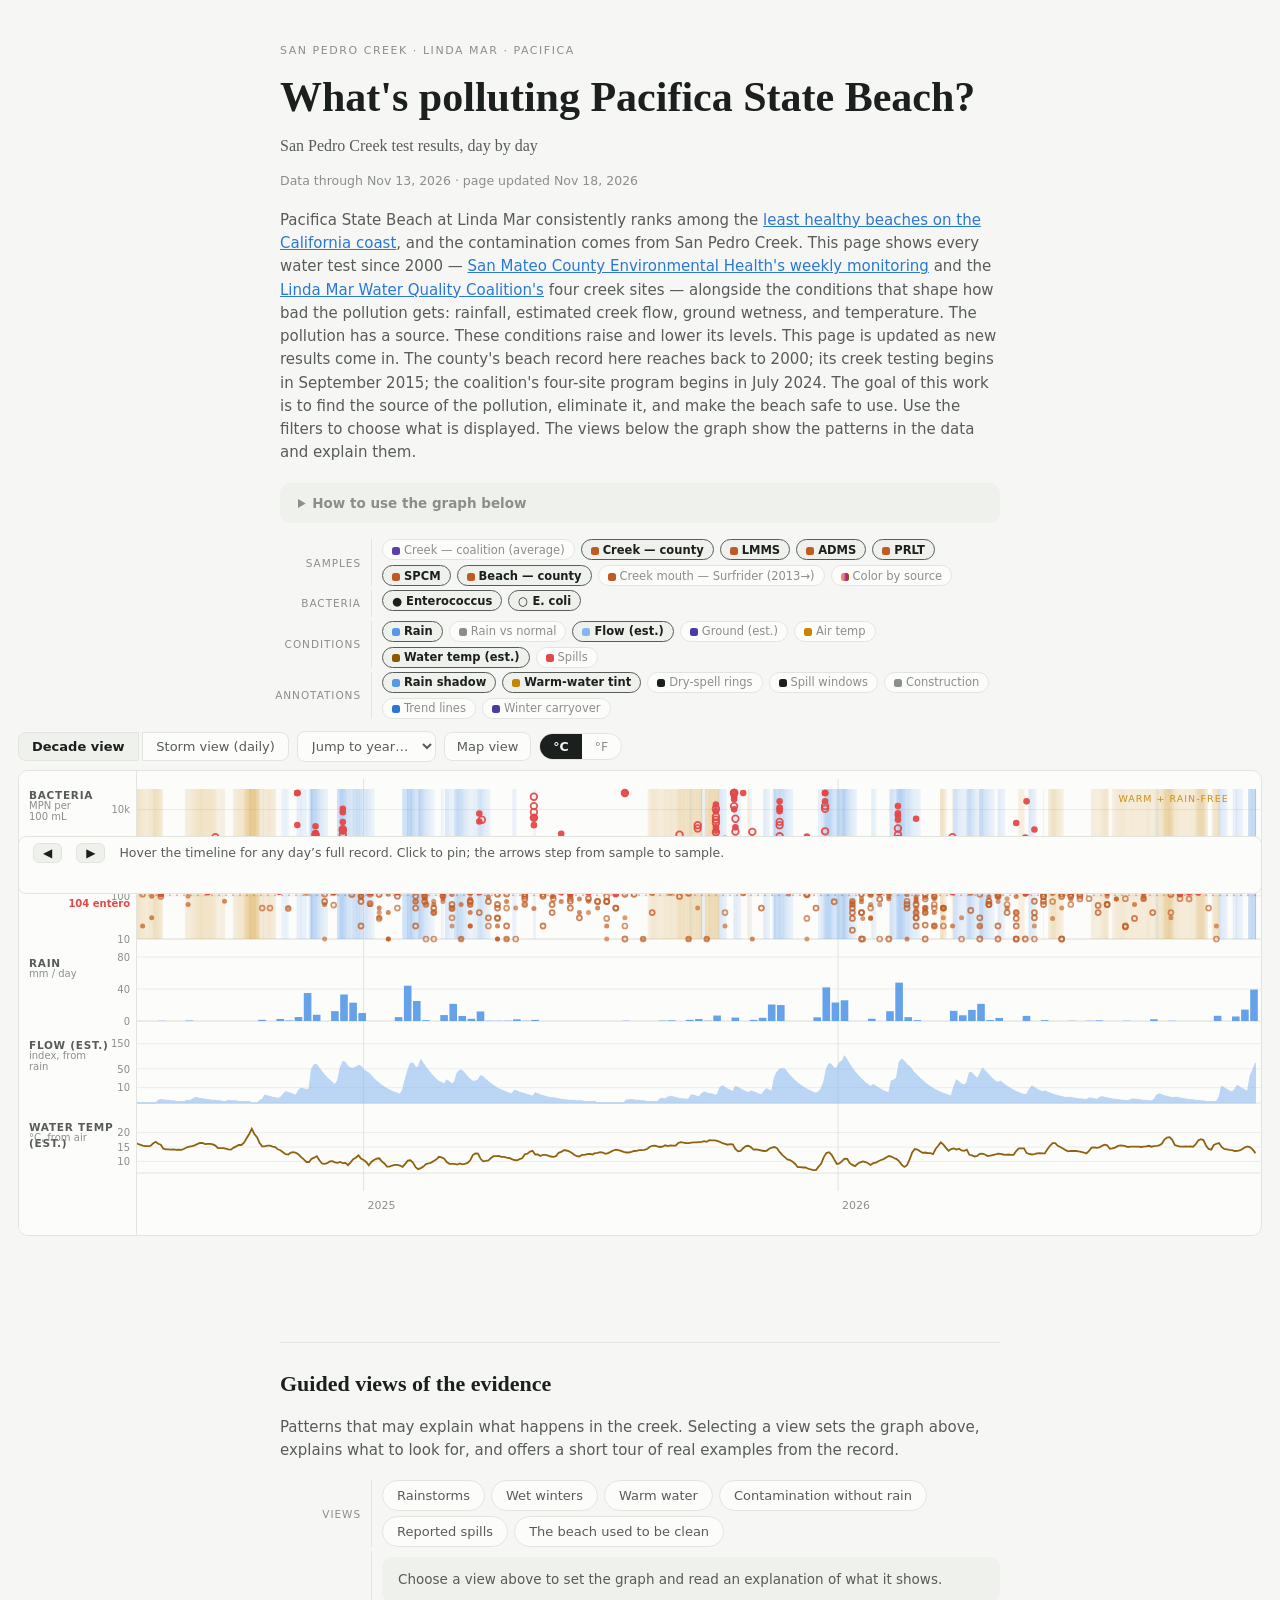
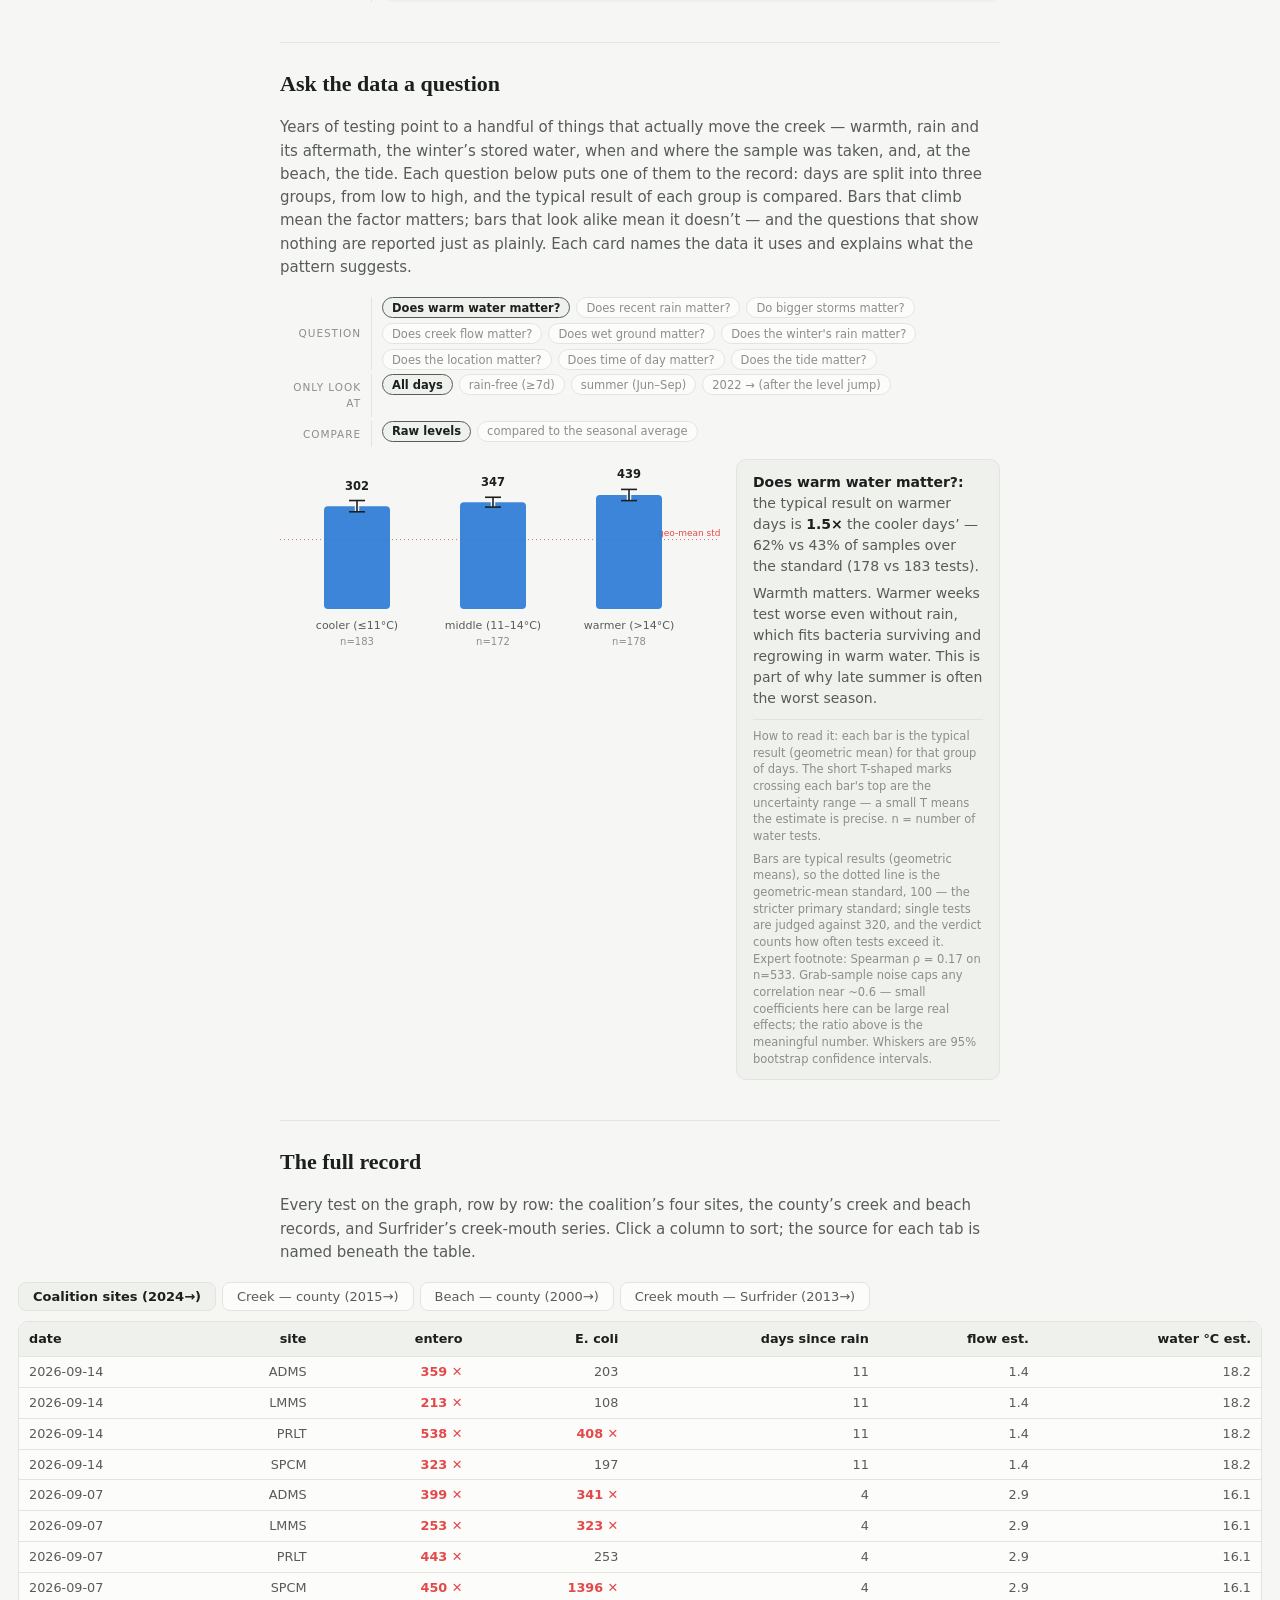
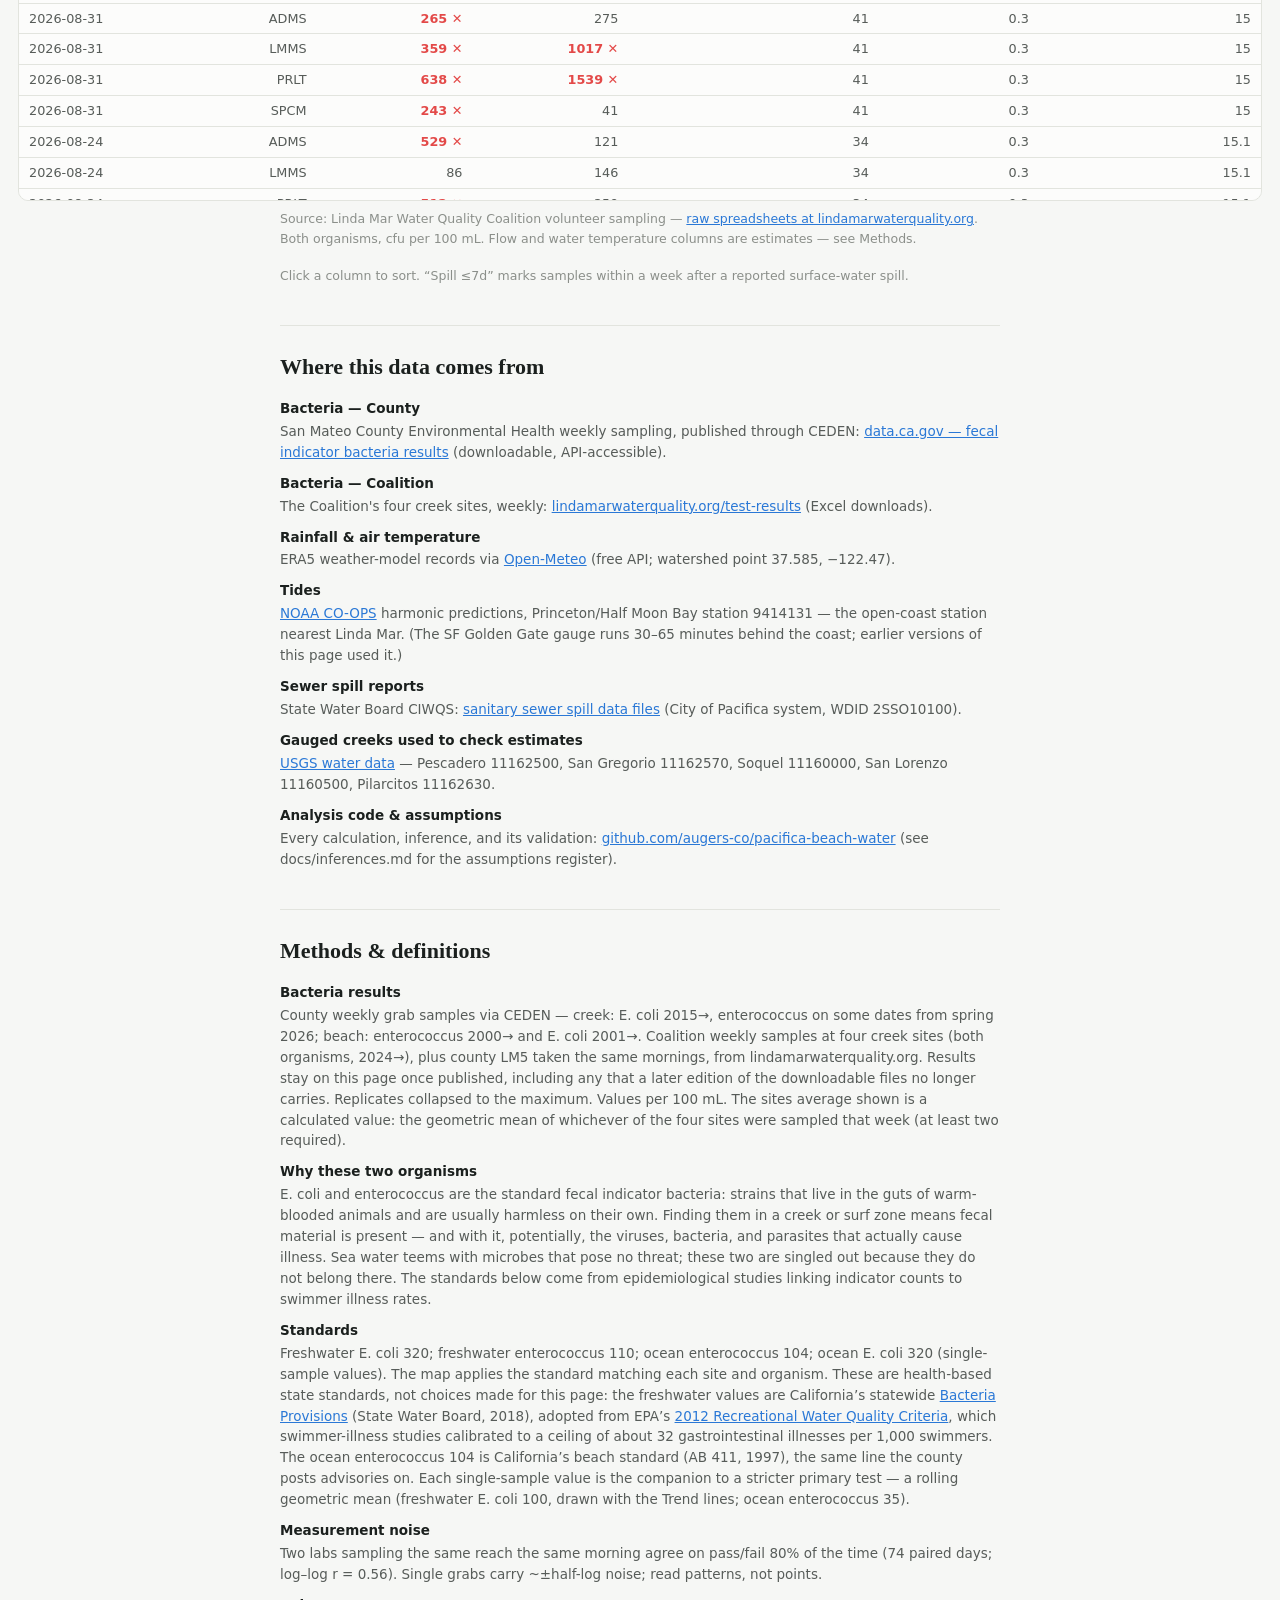
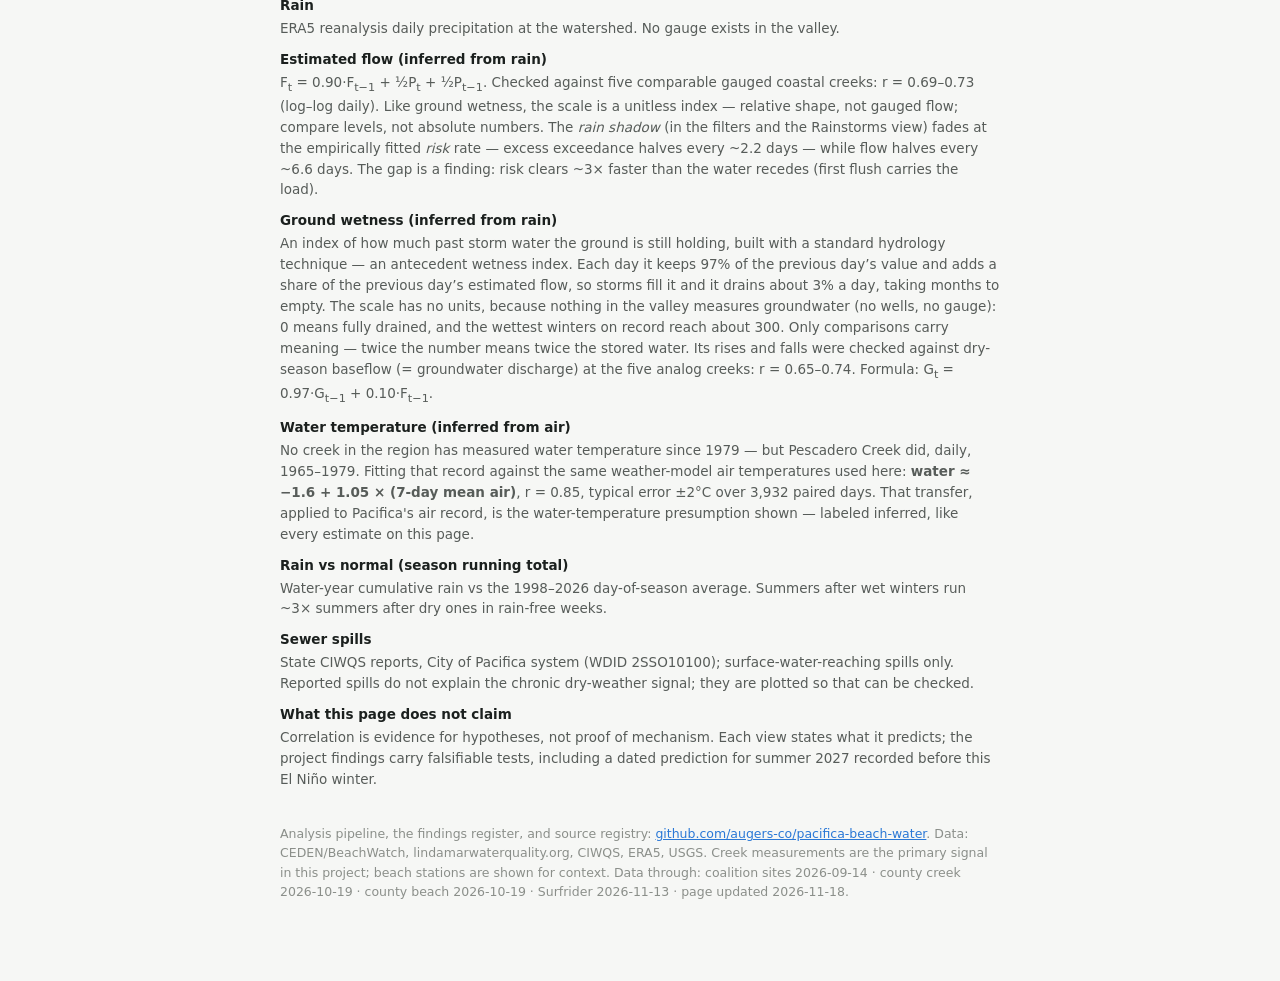
==== commit 30f0a452: "Weekly data refresh (automated, all gates passed)" ====
--- a/docs/index.html
+++ b/docs/index.html
@@ -343,7 +343,7 @@
 </div>
 
 <script>
-const DATA = {"daily":[{"d":"2000-01-01","mm":0.0,"f":1.3,"s":22.4,"wy":33,"t":8.7,"wt":null},{"d":"2000-01-02","mm":0.0,"f":1.2,"s":21.9,"wy":33,"t":8.7,"wt":null},{"d":"2000-01-03","mm":0.0,"f":1.1,"s":21.4,"wy":33,"t":9.0,"wt":7.6},{"d":"2000-01-04","mm":0.0,"f":1.0,"s":20.8,"wy":32,"t":9.7,"wt":7.9},{"d":"2000-01-05","mm":0.0,"f":0.9,"s":20.3,"wy":31,"t":10.3,"wt":8.2},{"d":"2000-01-06","mm":0.0,"f":0.8,"s":19.8,"wy":31,"t":9.3,"wt":8.2},{"d":"2000-01-07","mm":0.0,"f":0.7,"s":19.3,"wy":30,"t":9.0,"wt":8.1},{"d":"2000-01-08","mm":0.0,"f":0.6,"s":18.8,"wy":30,"t":10.2,"wt":8.3},{"d":"2000-01-09","mm":0.0,"f":0.6,"s":18.3,"wy":29,"t":10.1,"wt":8.6},{"d":"2000-01-10","mm":0.0,"f":0.5,"s":17.8,"wy":29,"t":11.1,"wt":8.9},{"d":"2000-01-11","mm":6.1,"f":3.5,"s":17.3,"wy":28,"t":11.0,"wt":9.1},{"d":"2000-01-12","mm":0.0,"f":6.2,"s":17.1,"wy":31,"t":9.8,"wt":9.0},{"d":"2000-01-13","mm":0.0,"f":5.6,"s":17.2,"wy":30,"t":11.2,"wt":9.3},{"d":"2000-01-14","mm":0.0,"f":5.0,"s":17.3,"wy":30,"t":11.7,"wt":9.7},{"d":"2000-01-15","mm":0.6,"f":4.8,"s":17.3,"wy":30,"t":12.2,"wt":10.0},{"d":"2000-01-16","mm":8.0,"f":8.6,"s":17.2,"wy":30,"t":11.3,"wt":10.2},{"d":"2000-01-17","mm":4.2,"f":13.9,"s":17.6,"wy":33,"t":10.1,"wt":10.0},{"d":"2000-01-18","mm":18.9,"f":24.0,"s":18.4,"wy":35,"t":12.2,"wt":10.2},{"d":"2000-01-19","mm":6.4,"f":34.3,"s":20.3,"wy":42,"t":12.8,"wt":10.6},{"d":"2000-01-20","mm":0.0,"f":34.1,"s":23.1,"wy":44,"t":11.1,"wt":10.6},{"d":"2000-01-21","mm":1.8,"f":31.6,"s":25.8,"wy":43,"t":10.9,"wt":10.5},{"d":"2000-01-22","mm":3.2,"f":30.9,"s":28.2,"wy":43,"t":10.7,"wt":10.3},{"d":"2000-01-23","mm":27.9,"f":43.4,"s":30.4,"wy":44,"t":11.9,"wt":10.4},{"d":"2000-01-24","mm":36.7,"f":71.3,"s":33.9,"wy":54,"t":12.1,"wt":10.7},{"d":"2000-01-25","mm":0.4,"f":82.7,"s":40.0,"wy":68,"t":10.5,"wt":10.4},{"d":"2000-01-26","mm":0.0,"f":74.7,"s":47.0,"wy":67,"t":9.8,"wt":10.0},{"d":"2000-01-27","mm":0.0,"f":67.2,"s":53.1,"wy":66,"t":10.2,"wt":9.8},{"d":"2000-01-28","mm":0.0,"f":60.5,"s":58.2,"wy":66,"t":9.0,"wt":9.5},{"d":"2000-01-29","mm":0.0,"f":54.4,"s":62.5,"wy":65,"t":10.2,"wt":9.5},{"d":"2000-01-30","mm":13.7,"f":55.8,"s":66.1,"wy":65,"t":11.1,"wt":9.3},{"d":"2000-01-31","mm":1.1,"f":57.7,"s":69.7,"wy":70,"t":10.2,"wt":9.1},{"d":"2000-02-01","mm":0.0,"f":52.4,"s":73.4,"wy":69,"t":12.1,"wt":9.3},{"d":"2000-02-02","mm":0.0,"f":47.2,"s":76.4,"wy":69,"t":12.1,"wt":9.6},{"d":"2000-02-03","mm":11.9,"f":48.4,"s":78.8,"wy":68,"t":10.9,"wt":9.8},{"d":"2000-02-04","mm":1.1,"f":50.1,"s":81.3,"wy":71,"t":11.3,"wt":10.1},{"d":"2000-02-05","mm":7.1,"f":49.2,"s":83.9,"wy":70,"t":12.0,"wt":10.4},{"d":"2000-02-06","mm":0.0,"f":47.8,"s":86.3,"wy":72,"t":11.6,"wt":10.4},{"d":"2000-02-07","mm":0.0,"f":43.0,"s":88.5,"wy":71,"t":11.2,"wt":10.6},{"d":"2000-02-08","mm":0.0,"f":38.7,"s":90.1,"wy":70,"t":11.1,"wt":10.4},{"d":"2000-02-09","mm":1.7,"f":35.7,"s":91.3,"wy":69,"t":11.9,"wt":10.4},{"d":"2000-02-10","mm":13.3,"f":39.6,"s":92.1,"wy":69,"t":11.2,"wt":10.5},{"d":"2000-02-11","mm":22.3,"f":53.5,"s":93.3,"wy":73,"t":10.5,"wt":10.3},{"d":"2000-02-12","mm":5.2,"f":61.9,"s":95.9,"wy":79,"t":10.4,"wt":10.1},{"d":"2000-02-13","mm":35.7,"f":76.1,"s":99.2,"wy":80,"t":12.2,"wt":10.2},{"d":"2000-02-14","mm":10.3,"f":91.5,"s":103.8,"wy":90,"t":12.5,"wt":10.4},{"d":"2000-02-15","mm":0.0,"f":87.5,"s":109.9,"wy":92,"t":10.4,"wt":10.3},{"d":"2000-02-16","mm":7.6,"f":82.6,"s":115.3,"wy":91,"t":9.9,"wt":10.0},{"d":"2000-02-17","mm":0.1,"f":78.2,"s":120.1,"wy":91,"t":9.3,"wt":9.7},{"d":"2000-02-18","mm":0.0,"f":70.4,"s":124.3,"wy":90,"t":10.3,"wt":9.7},{"d":"2000-02-19","mm":0.4,"f":63.6,"s":127.6,"wy":89,"t":12.3,"wt":9.9},{"d":"2000-02-20","mm":18.5,"f":66.6,"s":130.2,"wy":88,"t":12.0,"wt":9.9},{"d":"2000-02-21","mm":2.1,"f":70.3,"s":132.9,"wy":92,"t":11.1,"wt":9.7},{"d":"2000-02-22","mm":21.6,"f":75.1,"s":136.0,"wy":92,"t":10.6,"wt":9.7},{"d":"2000-02-23","mm":4.0,"f":80.4,"s":139.4,"wy":97,"t":8.6,"wt":9.5},{"d":"2000-02-24","mm":4.5,"f":76.6,"s":143.3,"wy":98,"t":8.4,"wt":9.4},{"d":"2000-02-25","mm":0.0,"f":71.2,"s":146.6,"wy":98,"t":10.6,"wt":9.5},{"d":"2000-02-26","mm":6.6,"f":67.4,"s":149.3,"wy":97,"t":12.1,"wt":9.4},{"d":"2000-02-27","mm":20.8,"f":74.3,"s":151.6,"wy":98,"t":10.7,"wt":9.2},{"d":"2000-02-28","mm":0.3,"f":77.5,"s":154.5,"wy":102,"t":9.9,"wt":9.0},{"d":"2000-02-29","mm":9.4,"f":74.6,"s":157.6,"wy":102,"t":10.2,"wt":9.0},{"d":"2000-03-01","mm":0.0,"f":71.8,"s":160.3,"wy":104,"t":9.7,"wt":9.2},{"d":"2000-03-02","mm":4.7,"f":67.0,"s":162.7,"wy":103,"t":10.3,"wt":9.4},{"d":"2000-03-03","mm":0.0,"f":62.6,"s":164.5,"wy":103,"t":10.4,"wt":9.4},{"d":"2000-03-04","mm":10.2,"f":61.5,"s":165.8,"wy":103,"t":10.8,"wt":9.2},{"d":"2000-03-05","mm":4.2,"f":62.5,"s":167.0,"wy":104,"t":9.1,"wt":9.0},{"d":"2000-03-06","mm":0.1,"f":58.4,"s":168.2,"wy":104,"t":8.8,"wt":8.8},{"d":"2000-03-07","mm":16.0,"f":60.6,"s":169.0,"wy":104,"t":8.6,"wt":8.6},{"d":"2000-03-08","mm":15.8,"f":70.5,"s":170.0,"wy":107,"t":8.1,"wt":8.3},{"d":"2000-03-09","mm":3.1,"f":72.9,"s":172.0,"wy":110,"t":10.5,"wt":8.4},{"d":"2000-03-10","mm":0.5,"f":67.4,"s":174.1,"wy":110,"t":10.5,"wt":8.4},{"d":"2000-03-11","mm":0.0,"f":60.9,"s":175.6,"wy":110,"t":12.0,"wt":8.6},{"d":"2000-03-12","mm":0.0,"f":54.8,"s":176.4,"wy":109,"t":11.2,"wt":8.9},{"d":"2000-03-13","mm":0.0,"f":49.3,"s":176.6,"wy":109,"t":11.7,"wt":9.3},{"d":"2000-03-14","mm":0.0,"f":44.4,"s":176.3,"wy":108,"t":13.0,"wt":10.0},{"d":"2000-03-15","mm":0.0,"f":40.0,"s":175.4,"wy":107,"t":12.4,"wt":10.6},{"d":"2000-03-16","mm":0.0,"f":36.0,"s":174.1,"wy":107,"t":11.9,"wt":10.8},{"d":"2000-03-17","mm":0.0,"f":32.4,"s":172.5,"wy":107,"t":11.9,"wt":11.0},{"d":"2000-03-18","mm":0.0,"f":29.1,"s":170.6,"wy":106,"t":12.3,"wt":11.1},{"d":"2000-03-19","mm":0.0,"f":26.2,"s":168.4,"wy":106,"t":11.2,"wt":11.1},{"d":"2000-03-20","mm":0.0,"f":23.6,"s":165.9,"wy":105,"t":11.5,"wt":11.0},{"d":"2000-03-21","mm":0.0,"f":21.2,"s":163.3,"wy":104,"t":13.9,"wt":11.2},{"d":"2000-03-22","mm":0.0,"f":19.1,"s":160.5,"wy":103,"t":12.3,"wt":11.2},{"d":"2000-03-23","mm":0.0,"f":17.2,"s":157.6,"wy":103,"t":11.0,"wt":11.0},{"d":"2000-03-24","mm":0.0,"f":15.5,"s":154.6,"wy":102,"t":10.0,"wt":10.7},{"d":"2000-03-25","mm":0.0,"f":13.9,"s":151.5,"wy":101,"t":10.1,"wt":10.4},{"d":"2000-03-26","mm":0.0,"f":12.5,"s":148.4,"wy":101,"t":10.1,"wt":10.2},{"d":"2000-03-27","mm":0.0,"f":11.3,"s":145.2,"wy":101,"t":10.3,"wt":10.1},{"d":"2000-03-28","mm":0.0,"f":10.2,"s":142.0,"wy":100,"t":10.1,"wt":9.5},{"d":"2000-03-29","mm":0.0,"f":9.1,"s":138.7,"wy":100,"t":10.9,"wt":9.3},{"d":"2000-03-30","mm":0.0,"f":8.2,"s":135.5,"wy":99,"t":13.5,"wt":9.7},{"d":"2000-03-31","mm":0.0,"f":7.4,"s":132.2,"wy":99,"t":18.0,"wt":10.9},{"d":"2000-04-01","mm":0.0,"f":6.7,"s":129.0,"wy":98,"t":18.8,"wt":12.2},{"d":"2000-04-02","mm":0.0,"f":6.0,"s":125.8,"wy":98,"t":16.7,"wt":13.2},{"d":"2000-04-03","mm":0.0,"f":5.4,"s":122.6,"wy":98,"t":14.1,"wt":13.7},{"d":"2000-04-04","mm":0.0,"f":4.9,"s":119.5,"wy":97,"t":11.6,"wt":14.0},{"d":"2000-04-05","mm":0.0,"f":4.4,"s":116.4,"wy":97,"t":11.1,"wt":14.0},{"d":"2000-04-06","mm":0.0,"f":3.9,"s":113.3,"wy":97,"t":11.7,"wt":13.7},{"d":"2000-04-07","mm":0.0,"f":3.5,"s":110.3,"wy":96,"t":12.2,"wt":12.8},{"d":"2000-04-08","mm":0.0,"f":3.2,"s":107.4,"wy":95,"t":11.2,"wt":11.7},{"d":"2000-04-09","mm":0.0,"f":2.9,"s":104.5,"wy":95,"t":11.9,"wt":11.0},{"d":"2000-04-10","mm":0.0,"f":2.6,"s":101.6,"wy":95,"t":12.3,"wt":10.7},{"d":"2000-04-11","mm":0.2,"f":2.4,"s":98.8,"wy":94,"t":13.5,"wt":11.0},{"d":"2000-04-12","mm":2.0,"f":3.3,"s":96.1,"wy":94,"t":14.9,"wt":11.6},{"d":"2000-04-13","mm":5.7,"f":6.8,"s":93.6,"wy":94,"t":13.5,"wt":11.8},{"d":"2000-04-14","mm":7.9,"f":12.9,"s":91.4,"wy":94,"t":12.4,"wt":11.9},{"d":"2000-04-15","mm":0.7,"f":15.9,"s":90.0,"wy":96,"t":12.3,"wt":12.0},{"d":"2000-04-16","mm":18.9,"f":24.1,"s":88.9,"wy":96,"t":12.9,"wt":12.2},{"d":"2000-04-17","mm":11.2,"f":36.8,"s":88.6,"wy":99,"t":11.4,"wt":12.0},{"d":"2000-04-18","mm":0.0,"f":38.7,"s":89.6,"wy":102,"t":11.7,"wt":11.8},{"d":"2000-04-19","mm":0.0,"f":34.8,"s":90.8,"wy":102,"t":12.3,"wt":11.4},{"d":"2000-04-20","mm":0.0,"f":31.3,"s":91.6,"wy":101,"t":12.7,"wt":11.3},{"d":"2000-04-21","mm":0.0,"f":28.2,"s":92.0,"wy":101,"t":12.4,"wt":11.3},{"d":"2000-04-22","mm":2.1,"f":26.4,"s":92.0,"wy":101,"t":12.5,"wt":11.3},{"d":"2000-04-23","mm":0.0,"f":24.8,"s":91.9,"wy":101,"t":11.9,"wt":11.1},{"d":"2000-04-24","mm":0.0,"f":22.4,"s":91.6,"wy":101,"t":12.4,"wt":11.3},{"d":"2000-04-25","mm":0.0,"f":20.1,"s":91.1,"wy":101,"t":13.0,"wt":11.5},{"d":"2000-04-26","mm":0.0,"f":18.1,"s":90.4,"wy":101,"t":14.0,"wt":11.7},{"d":"2000-04-27","mm":0.0,"f":16.3,"s":89.5,"wy":100,"t":12.2,"wt":11.7},{"d":"2000-04-28","mm":0.0,"f":14.7,"s":88.4,"wy":100,"t":11.2,"wt":11.5},{"d":"2000-04-29","mm":0.0,"f":13.2,"s":87.3,"wy":100,"t":12.1,"wt":11.4},{"d":"2000-04-30","mm":0.0,"f":11.9,"s":86.0,"wy":100,"t":12.7,"wt":11.6},{"d":"2000-05-01","mm":0.0,"f":10.7,"s":84.6,"wy":100,"t":13.3,"wt":11.7},{"d":"2000-05-02","mm":0.0,"f":9.6,"s":83.1,"wy":100,"t":13.4,"wt":11.7},{"d":"2000-05-03","mm":0.0,"f":8.7,"s":81.6,"wy":100,"t":13.1,"wt":11.6},{"d":"2000-05-04","mm":0.0,"f":7.8,"s":80.0,"wy":99,"t":12.9,"wt":11.7},{"d":"2000-05-05","mm":0.0,"f":7.0,"s":78.4,"wy":99,"t":12.9,"wt":12.0},{"d":"2000-05-06","mm":0.2,"f":6.4,"s":76.7,"wy":99,"t":11.8,"wt":11.9},{"d":"2000-05-07","mm":4.8,"f":8.3,"s":75.1,"wy":99,"t":13.3,"wt":12.0},{"d":"2000-05-08","mm":3.3,"f":11.5,"s":73.6,"wy":100,"t":13.8,"wt":12.1},{"d":"2000-05-09","mm":0.0,"f":12.0,"s":72.6,"wy":100,"t":13.2,"wt":12.1},{"d":"2000-05-10","mm":0.2,"f":10.9,"s":71.6,"wy":100,"t":11.5,"wt":11.8},{"d":"2000-05-11","mm":0.0,"f":9.9,"s":70.5,"wy":100,"t":11.7,"wt":11.6},{"d":"2000-05-12","mm":0.0,"f":8.9,"s":69.4,"wy":100,"t":11.6,"wt":11.4},{"d":"2000-05-13","mm":0.0,"f":8.0,"s":68.2,"wy":100,"t":12.5,"wt":11.6},{"d":"2000-05-14","mm":5.1,"f":9.8,"s":67.0,"wy":100,"t":13.1,"wt":11.5},{"d":"2000-05-15","mm":11.4,"f":17.0,"s":65.9,"wy":101,"t":12.6,"wt":11.3},{"d":"2000-05-16","mm":1.3,"f":21.7,"s":65.7,"wy":103,"t":11.8,"wt":11.1},{"d":"2000-05-17","mm":0.0,"f":20.2,"s":65.9,"wy":103,"t":13.6,"wt":11.4},{"d":"2000-05-18","mm":0.0,"f":18.2,"s":65.9,"wy":103,"t":14.5,"wt":11.9},{"d":"2000-05-19","mm":0.0,"f":16.3,"s":65.8,"wy":103,"t":16.0,"wt":12.5},{"d":"2000-05-20","mm":0.0,"f":14.7,"s":65.4,"wy":102,"t":16.9,"wt":13.2},{"d":"2000-05-21","mm":0.0,"f":13.2,"s":64.9,"wy":102,"t":18.6,"wt":14.0},{"d":"2000-05-22","mm":0.0,"f":11.9,"s":64.3,"wy":102,"t":18.2,"wt":14.9},{"d":"2000-05-23","mm":0.0,"f":10.7,"s":63.6,"wy":102,"t":17.5,"wt":15.7},{"d":"2000-05-24","mm":0.0,"f":9.6,"s":62.7,"wy":102,"t":15.7,"wt":16.0},{"d":"2000-05-25","mm":0.0,"f":8.7,"s":61.8,"wy":102,"t":13.9,"wt":15.9},{"d":"2000-05-26","mm":0.0,"f":7.8,"s":60.8,"wy":102,"t":14.4,"wt":15.7},{"d":"2000-05-27","mm":0.0,"f":7.0,"s":59.8,"wy":102,"t":14.9,"wt":15.4},{"d":"2000-05-28","mm":0.0,"f":6.3,"s":58.7,"wy":102,"t":14.9,"wt":14.8},{"d":"2000-05-29","mm":0.0,"f":5.7,"s":57.6,"wy":102,"t":13.9,"wt":14.2},{"d":"2000-05-30","mm":0.0,"f":5.1,"s":56.4,"wy":102,"t":14.0,"wt":13.7},{"d":"2000-05-31","mm":0.0,"f":4.6,"s":55.2,"wy":102,"t":15.4,"wt":13.6},{"d":"2000-06-01","mm":0.0,"f":4.2,"s":54.0,"wy":102,"t":14.5,"wt":13.7},{"d":"2000-06-02","mm":0.0,"f":3.7,"s":52.8,"wy":102,"t":13.3,"wt":13.5},{"d":"2000-06-03","mm":0.0,"f":3.4,"s":51.6,"wy":102,"t":13.1,"wt":13.3},{"d":"2000-06-04","mm":0.0,"f":3.0,"s":50.4,"wy":101,"t":12.9,"wt":13.0},{"d":"2000-06-05","mm":0.0,"f":2.7,"s":49.2,"wy":101,"t":14.5,"wt":13.1},{"d":"2000-06-06","mm":0.0,"f":2.5,"s":48.0,"wy":101,"t":14.7,"wt":13.2},{"d":"2000-06-07","mm":2.5,"f":3.5,"s":46.8,"wy":101,"t":14.7,"wt":13.1},{"d":"2000-06-08","mm":2.4,"f":5.6,"s":45.7,"wy":102,"t":13.7,"wt":12.9},{"d":"2000-06-09","mm":0.0,"f":6.2,"s":44.9,"wy":102,"t":14.0,"wt":13.0},{"d":"2000-06-10","mm":0.0,"f":5.6,"s":44.2,"wy":102,"t":14.0,"wt":13.2},{"d":"2000-06-11","mm":0.0,"f":5.0,"s":43.4,"wy":102,"t":14.9,"wt":13.5},{"d":"2000-06-12","mm":0.0,"f":4.5,"s":42.6,"wy":102,"t":16.9,"wt":13.8},{"d":"2000-06-13","mm":0.0,"f":4.1,"s":41.8,"wy":102,"t":19.7,"wt":14.6},{"d":"2000-06-14","mm":0.0,"f":3.7,"s":41.0,"wy":102,"t":23.9,"wt":16.0},{"d":"2000-06-15","mm":0.0,"f":3.3,"s":40.1,"wy":102,"t":19.2,"wt":16.8},{"d":"2000-06-16","mm":0.0,"f":3.0,"s":39.2,"wy":102,"t":17.1,"wt":17.3},{"d":"2000-06-17","mm":0.0,"f":2.7,"s":38.3,"wy":102,"t":15.9,"wt":17.6},{"d":"2000-06-18","mm":0.0,"f":2.4,"s":37.5,"wy":102,"t":15.5,"wt":17.6},{"d":"2000-06-19","mm":0.0,"f":2.2,"s":36.6,"wy":102,"t":16.5,"wt":17.6},{"d":"2000-06-20","mm":0.0,"f":1.9,"s":35.7,"wy":102,"t":18.3,"wt":17.4},{"d":"2000-06-21","mm":0.0,"f":1.8,"s":34.8,"wy":102,"t":17.6,"wt":16.4},{"d":"2000-06-22","mm":0.0,"f":1.6,"s":33.9,"wy":102,"t":15.6,"wt":15.9},{"d":"2000-06-23","mm":0.0,"f":1.4,"s":33.1,"wy":102,"t":15.6,"wt":15.7},{"d":"2000-06-24","mm":0.0,"f":1.3,"s":32.2,"wy":102,"t":16.9,"wt":15.8},{"d":"2000-06-25","mm":0.0,"f":1.1,"s":31.4,"wy":102,"t":16.3,"wt":15.9},{"d":"2000-06-26","mm":0.0,"f":1.0,"s":30.6,"wy":102,"t":16.2,"wt":15.9},{"d":"2000-06-27","mm":0.0,"f":0.9,"s":29.8,"wy":102,"t":17.1,"wt":15.7},{"d":"2000-06-28","mm":0.0,"f":0.8,"s":29.0,"wy":102,"t":16.9,"wt":15.6},{"d":"2000-06-29","mm":0.0,"f":0.8,"s":28.2,"wy":102,"t":16.2,"wt":15.7},{"d":"2000-06-30","mm":0.0,"f":0.7,"s":27.4,"wy":102,"t":14.9,"wt":15.6},{"d":"2000-07-01","mm":0.0,"f":0.6,"s":26.6,"wy":102,"t":15.0,"wt":15.3},{"d":"2000-07-02","mm":0.0,"f":0.5,"s":25.9,"wy":102,"t":14.3,"wt":15.0},{"d":"2000-07-03","mm":0.0,"f":0.5,"s":25.2,"wy":102,"t":14.7,"wt":14.8},{"d":"2000-07-04","mm":0.0,"f":0.4,"s":24.5,"wy":102,"t":15.2,"wt":14.5},{"d":"2000-07-05","mm":0.0,"f":0.4,"s":23.8,"wy":102,"t":14.9,"wt":14.2},{"d":"2000-07-06","mm":0.0,"f":0.4,"s":23.1,"wy":102,"t":14.3,"wt":13.9},{"d":"2000-07-07","mm":0.0,"f":0.3,"s":22.5,"wy":102,"t":14.7,"wt":13.9},{"d":"2000-07-08","mm":0.0,"f":0.3,"s":21.8,"wy":102,"t":15.0,"wt":13.9},{"d":"2000-07-09","mm":0.0,"f":0.3,"s":21.2,"wy":102,"t":15.5,"wt":14.1},{"d":"2000-07-10","mm":0.0,"f":0.2,"s":20.6,"wy":102,"t":15.9,"wt":14.2},{"d":"2000-07-11","mm":0.0,"f":0.2,"s":20.0,"wy":102,"t":16.2,"wt":14.4},{"d":"2000-07-12","mm":0.0,"f":0.2,"s":19.4,"wy":102,"t":16.0,"wt":14.6},{"d":"2000-07-13","mm":0.0,"f":0.2,"s":18.8,"wy":102,"t":15.3,"wt":14.7},{"d":"2000-07-14","mm":0.0,"f":0.2,"s":18.3,"wy":102,"t":15.6,"wt":14.8},{"d":"2000-07-15","mm":0.0,"f":0.1,"s":17.8,"wy":102,"t":15.1,"wt":14.9},{"d":"2000-07-16","mm":0.0,"f":0.1,"s":17.2,"wy":102,"t":15.1,"wt":14.8},{"d":"2000-07-17","mm":0.0,"f":0.1,"s":16.7,"wy":102,"t":15.3,"wt":14.7},{"d":"2000-07-18","mm":0.0,"f":0.1,"s":16.3,"wy":102,"t":15.1,"wt":14.5},{"d":"2000-07-19","mm":0.0,"f":0.1,"s":15.8,"wy":102,"t":15.1,"wt":14.4},{"d":"2000-07-20","mm":0.0,"f":0.1,"s":15.3,"wy":102,"t":15.1,"wt":14.4},{"d":"2000-07-21","mm":0.0,"f":0.1,"s":14.9,"wy":102,"t":14.8,"wt":14.2},{"d":"2000-07-22","mm":0.0,"f":0.1,"s":14.4,"wy":102,"t":15.4,"wt":14.3},{"d":"2000-07-23","mm":0.0,"f":0.1,"s":14.0,"wy":102,"t":16.5,"wt":14.5},{"d":"2000-07-24","mm":0.0,"f":0.1,"s":13.6,"wy":102,"t":15.8,"wt":14.6},{"d":"2000-07-25","mm":0.0,"f":0.0,"s":13.2,"wy":102,"t":16.4,"wt":14.8},{"d":"2000-07-26","mm":0.0,"f":0.0,"s":12.8,"wy":102,"t":15.3,"wt":14.8},{"d":"2000-07-27","mm":0.0,"f":0.0,"s":12.4,"wy":102,"t":15.3,"wt":14.8},{"d":"2000-07-28","mm":0.0,"f":0.0,"s":12.0,"wy":102,"t":15.7,"wt":15.0},{"d":"2000-07-29","mm":0.0,"f":0.0,"s":11.7,"wy":102,"t":15.8,"wt":15.0},{"d":"2000-07-30","mm":0.0,"f":0.0,"s":11.3,"wy":102,"t":15.7,"wt":14.9},{"d":"2000-07-31","mm":0.0,"f":0.0,"s":11.0,"wy":102,"t":17.2,"wt":15.1},{"d":"2000-08-01","mm":0.0,"f":0.0,"s":10.7,"wy":102,"t":18.1,"wt":15.4},{"d":"2000-08-02","mm":0.0,"f":0.0,"s":10.4,"wy":102,"t":18.5,"wt":15.9},{"d":"2000-08-03","mm":0.0,"f":0.0,"s":10.0,"wy":102,"t":17.2,"wt":16.1},{"d":"2000-08-04","mm":0.0,"f":0.0,"s":9.7,"wy":102,"t":16.4,"wt":16.2},{"d":"2000-08-05","mm":0.0,"f":0.0,"s":9.5,"wy":102,"t":15.4,"wt":16.2},{"d":"2000-08-06","mm":0.0,"f":0.0,"s":9.2,"wy":102,"t":15.0,"wt":16.1},{"d":"2000-08-07","mm":0.0,"f":0.0,"s":8.9,"wy":102,"t":14.7,"wt":15.7},{"d":"2000-08-08","mm":0.0,"f":0.0,"s":8.6,"wy":102,"t":15.6,"wt":15.3},{"d":"2000-08-09","mm":0.0,"f":0.0,"s":8.4,"wy":102,"t":15.8,"wt":14.9},{"d":"2000-08-10","mm":0.0,"f":0.0,"s":8.1,"wy":102,"t":15.6,"wt":14.7},{"d":"2000-08-11","mm":0.0,"f":0.0,"s":7.9,"wy":102,"t":17.2,"wt":14.8},{"d":"2000-08-12","mm":0.0,"f":0.0,"s":7.6,"wy":102,"t":16.6,"wt":15.0},{"d":"2000-08-13","mm":0.0,"f":0.0,"s":7.4,"wy":102,"t":17.2,"wt":15.3},{"d":"2000-08-14","mm":0.0,"f":0.0,"s":7.2,"wy":102,"t":17.2,"wt":15.7},{"d":"2000-08-15","mm":0.0,"f":0.0,"s":7.0,"wy":102,"t":17.1,"wt":15.9},{"d":"2000-08-16","mm":0.0,"f":0.0,"s":6.8,"wy":102,"t":17.4,"wt":16.2},{"d":"2000-08-17","mm":0.0,"f":0.0,"s":6.6,"wy":102,"t":16.6,"wt":16.3},{"d":"2000-08-18","mm":0.0,"f":0.0,"s":6.4,"wy":102,"t":15.9,"wt":16.1},{"d":"2000-08-19","mm":0.0,"f":0.0,"s":6.2,"wy":102,"t":15.5,"wt":15.9},{"d":"2000-08-20","mm":0.0,"f":0.0,"s":6.0,"wy":102,"t":15.7,"wt":15.7},{"d":"2000-08-21","mm":0.0,"f":0.0,"s":5.8,"wy":102,"t":15.4,"wt":15.4},{"d":"2000-08-22","mm":0.0,"f":0.0,"s":5.6,"wy":102,"t":15.3,"wt":15.2},{"d":"2000-08-23","mm":0.0,"f":0.0,"s":5.5,"wy":102,"t":14.9,"wt":14.8},{"d":"2000-08-24","mm":0.0,"f":0.0,"s":5.3,"wy":102,"t":16.1,"wt":14.7},{"d":"2000-08-25","mm":0.0,"f":0.0,"s":5.2,"wy":102,"t":15.6,"wt":14.7},{"d":"2000-08-26","mm":0.0,"f":0.0,"s":5.0,"wy":102,"t":15.2,"wt":14.6},{"d":"2000-08-27","mm":0.0,"f":0.0,"s":4.8,"wy":102,"t":15.7,"wt":14.6},{"d":"2000-08-28","mm":0.0,"f":0.0,"s":4.7,"wy":102,"t":16.4,"wt":14.8},{"d":"2000-08-29","mm":0.4,"f":0.2,"s":4.6,"wy":102,"t":15.0,"wt":14.7},{"d":"2000-08-30","mm":0.2,"f":0.5,"s":4.4,"wy":102,"t":16.2,"wt":14.9},{"d":"2000-08-31","mm":0.4,"f":0.7,"s":4.4,"wy":102,"t":16.0,"wt":14.9},{"d":"2000-09-01","mm":2.1,"f":1.9,"s":4.3,"wy":102,"t":15.5,"wt":14.9},{"d":"2000-09-02","mm":0.2,"f":2.9,"s":4.4,"wy":102,"t":15.9,"wt":15.0},{"d":"2000-09-03","mm":0.0,"f":2.7,"s":4.5,"wy":102,"t":14.9,"wt":14.9},{"d":"2000-09-04","mm":0.0,"f":2.4,"s":4.7,"wy":102,"t":15.0,"wt":14.7},{"d":"2000-09-05","mm":0.0,"f":2.2,"s":4.8,"wy":102,"t":16.3,"wt":14.9},{"d":"2000-09-06","mm":0.0,"f":2.0,"s":4.8,"wy":102,"t":19.2,"wt":15.3},{"d":"2000-09-07","mm":0.0,"f":1.8,"s":4.9,"wy":102,"t":20.3,"wt":16.0},{"d":"2000-09-08","mm":0.0,"f":1.6,"s":4.9,"wy":102,"t":15.9,"wt":16.0},{"d":"2000-09-09","mm":0.0,"f":1.4,"s":4.9,"wy":102,"t":15.4,"wt":16.0},{"d":"2000-09-10","mm":0.0,"f":1.3,"s":4.9,"wy":102,"t":15.3,"wt":16.0},{"d":"2000-09-11","mm":0.0,"f":1.2,"s":4.9,"wy":102,"t":16.8,"wt":16.3},{"d":"2000-09-12","mm":0.0,"f":1.0,"s":4.9,"wy":102,"t":17.4,"wt":16.5},{"d":"2000-09-13","mm":0.0,"f":0.9,"s":4.8,"wy":102,"t":21.1,"wt":16.7},{"d":"2000-09-14","mm":0.0,"f":0.8,"s":4.8,"wy":102,"t":18.0,"wt":16.4},{"d":"2000-09-15","mm":0.0,"f":0.8,"s":4.7,"wy":102,"t":16.6,"wt":16.5},{"d":"2000-09-16","mm":0.0,"f":0.7,"s":4.6,"wy":102,"t":16.8,"wt":16.7},{"d":"2000-09-17","mm":0.0,"f":0.6,"s":4.6,"wy":102,"t":21.3,"wt":17.6},{"d":"2000-09-18","mm":0.0,"f":0.6,"s":4.5,"wy":102,"t":23.1,"wt":18.6},{"d":"2000-09-19","mm":0.0,"f":0.5,"s":4.4,"wy":102,"t":20.2,"wt":19.0},{"d":"2000-09-20","mm":0.0,"f":0.4,"s":4.3,"wy":102,"t":18.7,"wt":18.6},{"d":"2000-09-21","mm":0.0,"f":0.4,"s":4.3,"wy":102,"t":16.7,"wt":18.4},{"d":"2000-09-22","mm":0.0,"f":0.4,"s":4.2,"wy":102,"t":15.7,"wt":18.3},{"d":"2000-09-23","mm":0.0,"f":0.3,"s":4.1,"wy":102,"t":16.4,"wt":18.2},{"d":"2000-09-24","mm":0.0,"f":0.3,"s":4.0,"wy":102,"t":17.4,"wt":17.6},{"d":"2000-09-25","mm":0.0,"f":0.3,"s":3.9,"wy":102,"t":17.7,"wt":16.8},{"d":"2000-09-26","mm":0.0,"f":0.2,"s":3.8,"wy":102,"t":16.3,"wt":16.2},{"d":"2000-09-27","mm":0.0,"f":0.2,"s":3.7,"wy":102,"t":15.8,"wt":15.8},{"d":"2000-09-28","mm":0.0,"f":0.2,"s":3.6,"wy":102,"t":15.1,"wt":15.6},{"d":"2000-09-29","mm":0.0,"f":0.2,"s":3.5,"wy":102,"t":16.6,"wt":15.7},{"d":"2000-09-30","mm":0.0,"f":0.2,"s":3.4,"wy":102,"t":18.1,"wt":16.0},{"d":"2000-10-01","mm":0.0,"f":0.1,"s":3.4,"wy":470,"t":17.1,"wt":15.9},{"d":"2000-10-02","mm":0.0,"f":0.1,"s":3.3,"wy":0,"t":15.5,"wt":15.6},{"d":"2000-10-03","mm":0.0,"f":0.1,"s":3.2,"wy":0,"t":15.5,"wt":15.5},{"d":"2000-10-04","mm":0.0,"f":0.1,"s":3.1,"wy":0,"t":14.6,"wt":15.3},{"d":"2000-10-05","mm":0.0,"f":0.1,"s":3.0,"wy":0,"t":14.6,"wt":15.2},{"d":"2000-10-06","mm":0.0,"f":0.1,"s":2.9,"wy":0,"t":13.7,"wt":14.8},{"d":"2000-10-07","mm":0.0,"f":0.1,"s":2.9,"wy":0,"t":14.1,"wt":14.2},{"d":"2000-10-08","mm":0.0,"f":0.1,"s":2.8,"wy":0,"t":14.5,"wt":13.8},{"d":"2000-10-09","mm":4.0,"f":2.1,"s":2.7,"wy":0,"t":14.6,"wt":13.7},{"d":"2000-10-10","mm":13.2,"f":10.5,"s":2.8,"wy":96,"t":13.1,"wt":13.3},{"d":"2000-10-11","mm":0.5,"f":16.3,"s":3.8,"wy":371,"t":12.9,"wt":13.0},{"d":"2000-10-12","mm":0.0,"f":14.9,"s":5.3,"wy":345,"t":13.0,"wt":12.8},{"d":"2000-10-13","mm":0.0,"f":13.4,"s":6.6,"wy":215,"t":13.5,"wt":12.8},{"d":"2000-10-14","mm":0.0,"f":12.1,"s":7.8,"wy":212,"t":14.2,"wt":12.8},{"d":"2000-10-15","mm":0.0,"f":10.8,"s":8.7,"wy":201,"t":13.6,"wt":12.6},{"d":"2000-10-16","mm":0.0,"f":9.8,"s":9.6,"wy":195,"t":15.7,"wt":12.8},{"d":"2000-10-17","mm":0.0,"f":8.8,"s":10.3,"wy":174,"t":15.0,"wt":13.1},{"d":"2000-10-18","mm":0.0,"f":7.9,"s":10.8,"wy":169,"t":14.5,"wt":13.3},{"d":"2000-10-19","mm":0.0,"f":7.1,"s":11.3,"wy":158,"t":14.3,"wt":13.5},{"d":"2000-10-20","mm":0.0,"f":6.4,"s":11.7,"wy":132,"t":14.2,"wt":13.6},{"d":"2000-10-21","mm":0.0,"f":5.8,"s":12.0,"wy":124,"t":15.0,"wt":13.8},{"d":"2000-10-22","mm":0.0,"f":5.2,"s":12.2,"wy":115,"t":16.7,"wt":14.2},{"d":"2000-10-23","mm":0.0,"f":4.7,"s":12.3,"wy":110,"t":16.6,"wt":14.4},{"d":"2000-10-24","mm":0.0,"f":4.2,"s":12.4,"wy":86,"t":15.6,"wt":14.4},{"d":"2000-10-25","mm":4.9,"f":6.2,"s":12.5,"wy":83,"t":14.0,"wt":14.4},{"d":"2000-10-26","mm":23.1,"f":19.6,"s":12.7,"wy":104,"t":13.0,"wt":14.2},{"d":"2000-10-27","mm":0.0,"f":29.2,"s":14.3,"wy":198,"t":12.7,"wt":13.9},{"d":"2000-10-28","mm":18.4,"f":35.5,"s":16.8,"wy":193,"t":12.5,"wt":13.6},{"d":"2000-10-29","mm":5.6,"f":43.9,"s":19.8,"wy":257,"t":12.1,"wt":12.9},{"d":"2000-10-30","mm":3.3,"f":44.0,"s":23.6,"wy":272,"t":11.5,"wt":12.1},{"d":"2000-10-31","mm":0.0,"f":41.2,"s":27.3,"wy":274,"t":12.0,"wt":11.6},{"d":"2000-11-01","mm":0.0,"f":37.1,"s":30.6,"wy":260,"t":11.8,"wt":11.3},{"d":"2000-11-02","mm":0.0,"f":33.4,"s":33.4,"wy":246,"t":13.1,"wt":11.3},{"d":"2000-11-03","mm":0.0,"f":30.1,"s":35.8,"wy":239,"t":14.4,"wt":11.5},{"d":"2000-11-04","mm":0.0,"f":27.1,"s":37.7,"wy":232,"t":13.4,"wt":11.7},{"d":"2000-11-05","mm":0.0,"f":24.4,"s":39.3,"wy":225,"t":12.6,"wt":11.7},{"d":"2000-11-06","mm":0.0,"f":21.9,"s":40.5,"wy":222,"t":12.8,"wt":11.9},{"d":"2000-11-07","mm":0.0,"f":19.7,"s":41.5,"wy":207,"t":13.2,"wt":12.1},{"d":"2000-11-08","mm":0.0,"f":17.8,"s":42.2,"wy":191,"t":11.5,"wt":12.1},{"d":"2000-11-09","mm":0.1,"f":16.0,"s":42.7,"wy":182,"t":9.9,"wt":11.6},{"d":"2000-11-10","mm":2.7,"f":15.8,"s":43.1,"wy":178,"t":9.0,"wt":10.8},{"d":"2000-11-11","mm":0.6,"f":15.9,"s":43.3,"wy":180,"t":8.7,"wt":10.1},{"d":"2000-11-12","mm":0.0,"f":14.6,"s":43.6,"wy":173,"t":9.5,"wt":9.6},{"d":"2000-11-13","mm":2.3,"f":14.3,"s":43.8,"wy":164,"t":8.3,"wt":8.9},{"d":"2000-11-14","mm":0.1,"f":14.1,"s":43.9,"wy":165,"t":8.4,"wt":8.2},{"d":"2000-11-15","mm":1.8,"f":13.6,"s":44.0,"wy":161,"t":9.3,"wt":7.9},{"d":"2000-11-16","mm":0.0,"f":13.1,"s":44.0,"wy":159,"t":9.3,"wt":7.8},{"d":"2000-11-17","mm":0.0,"f":11.8,"s":44.0,"wy":151,"t":9.1,"wt":7.8},{"d":"2000-11-18","mm":0.0,"f":10.6,"s":43.9,"wy":147,"t":10.4,"wt":8.1},{"d":"2000-11-19","mm":0.0,"f":9.6,"s":43.6,"wy":143,"t":10.0,"wt":8.1},{"d":"2000-11-20","mm":0.0,"f":8.6,"s":43.3,"wy":136,"t":9.8,"wt":8.4},{"d":"2000-11-21","mm":8.1,"f":11.8,"s":42.9,"wy":133,"t":9.5,"wt":8.5},{"d":"2000-11-22","mm":1.0,"f":15.2,"s":42.7,"wy":142,"t":9.2,"wt":8.5},{"d":"2000-11-23","mm":0.0,"f":14.2,"s":43.0,"wy":138,"t":10.1,"wt":8.6},{"d":"2000-11-24","mm":0.0,"f":12.7,"s":43.1,"wy":134,"t":11.3,"wt":9.0},{"d":"2000-11-25","mm":0.0,"f":11.5,"s":43.1,"wy":134,"t":10.0,"wt":8.9},{"d":"2000-11-26","mm":0.0,"f":10.3,"s":42.9,"wy":130,"t":10.6,"wt":9.0},{"d":"2000-11-27","mm":0.0,"f":9.3,"s":42.7,"wy":125,"t":11.7,"wt":9.3},{"d":"2000-11-28","mm":0.0,"f":8.4,"s":42.3,"wy":122,"t":10.9,"wt":9.5},{"d":"2000-11-29","mm":5.9,"f":10.5,"s":41.9,"wy":117,"t":11.7,"wt":9.9},{"d":"2000-11-30","mm":0.0,"f":12.4,"s":41.7,"wy":120,"t":9.3,"wt":9.7},{"d":"2000-12-01","mm":0.0,"f":11.1,"s":41.7,"wy":113,"t":9.9,"wt":9.5},{"d":"2000-12-02","mm":0.0,"f":10.0,"s":41.5,"wy":108,"t":10.0,"wt":9.5},{"d":"2000-12-03","mm":0.0,"f":9.0,"s":41.3,"wy":105,"t":9.7,"wt":9.4},{"d":"2000-12-04","mm":0.0,"f":8.1,"s":41.0,"wy":103,"t":10.9,"wt":9.3},{"d":"2000-12-05","mm":0.0,"f":7.3,"s":40.5,"wy":102,"t":11.4,"wt":9.3},{"d":"2000-12-06","mm":0.0,"f":6.6,"s":40.1,"wy":99,"t":11.8,"wt":9.4},{"d":"2000-12-07","mm":0.9,"f":6.4,"s":39.5,"wy":97,"t":11.7,"wt":9.7},{"d":"2000-12-08","mm":0.1,"f":6.2,"s":39.0,"wy":96,"t":11.7,"wt":10.0},{"d":"2000-12-09","mm":0.0,"f":5.7,"s":38.4,"wy":94,"t":11.0,"wt":10.1},{"d":"2000-12-10","mm":0.0,"f":5.1,"s":37.8,"wy":92,"t":11.1,"wt":10.4},{"d":"2000-12-11","mm":2.4,"f":5.8,"s":37.2,"wy":88,"t":10.1,"wt":10.2},{"d":"2000-12-12","mm":0.0,"f":6.4,"s":36.7,"wy":88,"t":10.0,"wt":10.0},{"d":"2000-12-13","mm":1.0,"f":6.3,"s":36.2,"wy":84,"t":10.9,"wt":9.9},{"d":"2000-12-14","mm":3.1,"f":7.7,"s":35.8,"wy":83,"t":11.7,"wt":9.9},{"d":"2000-12-15","mm":0.5,"f":8.7,"s":35.5,"wy":83,"t":11.4,"wt":9.8},{"d":"2000-12-16","mm":0.0,"f":8.1,"s":35.3,"wy":80,"t":11.1,"wt":9.9},{"d":"2000-12-17","mm":0.0,"f":7.3,"s":35.0,"wy":77,"t":10.9,"wt":9.8},{"d":"2000-12-18","mm":0.0,"f":6.6,"s":34.7,"wy":75,"t":10.6,"wt":9.9},{"d":"2000-12-19","mm":0.0,"f":5.9,"s":34.3,"wy":73,"t":10.1,"wt":9.9},{"d":"2000-12-20","mm":0.0,"f":5.3,"s":33.9,"wy":71,"t":10.1,"wt":9.8},{"d":"2000-12-21","mm":0.2,"f":4.9,"s":33.4,"wy":69,"t":9.8,"wt":9.5},{"d":"2000-12-22","mm":0.3,"f":4.6,"s":32.9,"wy":68,"t":10.0,"wt":9.3},{"d":"2000-12-23","mm":0.0,"f":4.3,"s":32.3,"wy":67,"t":9.1,"wt":9.0},{"d":"2000-12-24","mm":0.0,"f":3.9,"s":31.8,"wy":65,"t":10.4,"wt":8.9},{"d":"2000-12-25","mm":0.0,"f":3.5,"s":31.2,"wy":64,"t":9.2,"wt":8.7},{"d":"2000-12-26","mm":0.0,"f":3.2,"s":30.7,"wy":63,"t":9.2,"wt":8.6},{"d":"2000-12-27","mm":0.0,"f":2.8,"s":30.1,"wy":62,"t":8.7,"wt":8.4},{"d":"2000-12-28","mm":0.0,"f":2.6,"s":29.4,"wy":60,"t":8.9,"wt":8.2},{"d":"2000-12-29","mm":0.0,"f":2.3,"s":28.8,"wy":58,"t":9.1,"wt":8.1},{"d":"2000-12-30","mm":0.0,"f":2.1,"s":28.2,"wy":57,"t":9.6,"wt":8.2},{"d":"2000-12-31","mm":0.0,"f":1.9,"s":27.5,"wy":55,"t":9.3,"wt":8.0},{"d":"2001-01-01","mm":0.0,"f":1.7,"s":26.9,"wy":55,"t":9.4,"wt":8.0},{"d":"2001-01-02","mm":0.0,"f":1.5,"s":26.3,"wy":56,"t":9.2,"wt":8.0},{"d":"2001-01-03","mm":0.0,"f":1.4,"s":25.6,"wy":55,"t":9.2,"wt":8.1},{"d":"2001-01-04","mm":0.0,"f":1.2,"s":25.0,"wy":54,"t":9.4,"wt":8.2},{"d":"2001-01-05","mm":0.0,"f":1.1,"s":24.4,"wy":52,"t":9.7,"wt":8.3},{"d":"2001-01-06","mm":0.0,"f":1.0,"s":23.7,"wy":52,"t":9.7,"wt":8.3},{"d":"2001-01-07","mm":0.6,"f":1.2,"s":23.1,"wy":51,"t":10.6,"wt":8.5},{"d":"2001-01-08","mm":11.9,"f":7.3,"s":22.6,"wy":50,"t":10.6,"wt":8.7},{"d":"2001-01-09","mm":1.3,"f":13.2,"s":22.6,"wy":55,"t":9.3,"wt":8.7},{"d":"2001-01-10","mm":26.9,"f":26.0,"s":23.2,"wy":55,"t":10.4,"wt":8.9},{"d":"2001-01-11","mm":17.6,"f":45.6,"s":25.1,"wy":66,"t":8.7,"wt":8.8},{"d":"2001-01-12","mm":0.0,"f":49.9,"s":29.0,"wy":73,"t":8.9,"wt":8.6},{"d":"2001-01-13","mm":0.1,"f":44.9,"s":33.1,"wy":73,"t":9.7,"wt":8.6},{"d":"2001-01-14","mm":0.0,"f":40.5,"s":36.6,"wy":72,"t":8.9,"wt":8.4},{"d":"2001-01-15","mm":0.0,"f":36.4,"s":39.5,"wy":71,"t":7.9,"wt":8.0},{"d":"2001-01-16","mm":0.0,"f":32.8,"s":42.0,"wy":71,"t":7.0,"wt":7.6},{"d":"2001-01-17","mm":0.0,"f":29.5,"s":44.0,"wy":70,"t":6.4,"wt":7.0},{"d":"2001-01-18","mm":0.0,"f":26.6,"s":45.6,"wy":69,"t":8.3,"wt":7.0},{"d":"2001-01-19","mm":0.0,"f":23.9,"s":46.9,"wy":68,"t":9.4,"wt":7.1},{"d":"2001-01-20","mm":0.0,"f":21.5,"s":47.9,"wy":67,"t":8.9,"wt":6.9},{"d":"2001-01-21","mm":0.0,"f":19.4,"s":48.6,"wy":66,"t":8.9,"wt":6.9},{"d":"2001-01-22","mm":0.0,"f":17.4,"s":49.1,"wy":65,"t":9.8,"wt":7.2},{"d":"2001-01-23","mm":15.1,"f":23.2,"s":49.4,"wy":64,"t":10.0,"wt":7.7},{"d":"2001-01-24","mm":3.6,"f":30.3,"s":50.2,"wy":69,"t":8.5,"wt":8.0},{"d":"2001-01-25","mm":13.9,"f":36.0,"s":51.7,"wy":70,"t":7.8,"wt":7.9},{"d":"2001-01-26","mm":2.3,"f":40.5,"s":53.8,"wy":74,"t":6.9,"wt":7.5},{"d":"2001-01-27","mm":0.0,"f":37.6,"s":56.2,"wy":74,"t":8.0,"wt":7.4},{"d":"2001-01-28","mm":0.0,"f":33.8,"s":58.3,"wy":74,"t":8.8,"wt":7.4},{"d":"2001-01-29","mm":1.5,"f":31.2,"s":59.9,"wy":73,"t":9.2,"wt":7.3},{"d":"2001-01-30","mm":0.0,"f":28.8,"s":61.2,"wy":73,"t":8.0,"wt":7.0},{"d":"2001-01-31","mm":0.0,"f":25.9,"s":62.3,"wy":73,"t":8.0,"wt":6.9},{"d":"2001-02-01","mm":0.0,"f":23.3,"s":63.0,"wy":72,"t":9.1,"wt":7.1},{"d":"2001-02-02","mm":0.0,"f":21.0,"s":63.5,"wy":72,"t":9.0,"wt":7.4},{"d":"2001-02-03","mm":0.0,"f":18.9,"s":63.7,"wy":70,"t":11.4,"wt":7.9},{"d":"2001-02-04","mm":0.0,"f":17.0,"s":63.6,"wy":69,"t":12.4,"wt":8.5},{"d":"2001-02-05","mm":0.0,"f":15.3,"s":63.4,"wy":68,"t":10.2,"wt":8.6},{"d":"2001-02-06","mm":0.0,"f":13.8,"s":63.1,"wy":68,"t":8.3,"wt":8.7},{"d":"2001-02-07","mm":0.0,"f":12.4,"s":62.5,"wy":67,"t":7.6,"wt":8.6},{"d":"2001-02-08","mm":1.5,"f":11.9,"s":61.9,"wy":66,"t":7.7,"wt":8.4},{"d":"2001-02-09","mm":18.9,"f":20.9,"s":61.2,"wy":66,"t":8.0,"wt":8.3},{"d":"2001-02-10","mm":17.0,"f":36.8,"s":61.5,"wy":71,"t":7.8,"wt":7.7},{"d":"2001-02-11","mm":14.7,"f":49.0,"s":63.3,"wy":76,"t":7.4,"wt":7.0},{"d":"2001-02-12","mm":12.9,"f":57.9,"s":66.3,"wy":80,"t":6.1,"wt":6.3},{"d":"2001-02-13","mm":0.1,"f":58.6,"s":70.1,"wy":83,"t":8.1,"wt":6.3},{"d":"2001-02-14","mm":0.0,"f":52.8,"s":73.9,"wy":82,"t":8.3,"wt":6.4},{"d":"2001-02-15","mm":0.0,"f":47.5,"s":76.9,"wy":81,"t":8.4,"wt":6.5},{"d":"2001-02-16","mm":0.0,"f":42.7,"s":79.4,"wy":80,"t":9.7,"wt":6.8},{"d":"2001-02-17","mm":10.0,"f":43.5,"s":81.3,"wy":79,"t":10.4,"wt":7.2},{"d":"2001-02-18","mm":4.6,"f":46.4,"s":83.2,"wy":80,"t":10.7,"wt":7.7},{"d":"2001-02-19","mm":21.0,"f":54.6,"s":85.3,"wy":81,"t":10.3,"wt":8.3},{"d":"2001-02-20","mm":6.7,"f":63.0,"s":88.2,"wy":85,"t":10.2,"wt":8.6},{"d":"2001-02-21","mm":4.4,"f":62.2,"s":91.9,"wy":86,"t":10.5,"wt":8.9},{"d":"2001-02-22","mm":10.4,"f":63.4,"s":95.3,"wy":87,"t":8.9,"wt":9.0},{"d":"2001-02-23","mm":0.9,"f":62.7,"s":98.8,"wy":89,"t":7.8,"wt":8.7},{"d":"2001-02-24","mm":13.8,"f":63.8,"s":102.1,"wy":89,"t":8.7,"wt":8.5},{"d":"2001-02-25","mm":1.8,"f":65.2,"s":105.4,"wy":92,"t":10.2,"wt":8.4},{"d":"2001-02-26","mm":0.0,"f":59.6,"s":108.8,"wy":92,"t":10.5,"wt":8.4},{"d":"2001-02-27","mm":0.0,"f":53.6,"s":111.5,"wy":90,"t":11.4,"wt":8.6},{"d":"2001-02-28","mm":0.0,"f":48.3,"s":113.5,"wy":89,"t":10.4,"wt":8.6},{"d":"2001-03-01","mm":0.7,"f":43.8,"s":114.9,"wy":89,"t":9.8,"wt":8.7},{"d":"2001-03-02","mm":4.1,"f":41.8,"s":115.9,"wy":89,"t":9.6,"wt":9.0},{"d":"2001-03-03","mm":3.8,"f":41.6,"s":116.6,"wy":89,"t":8.8,"wt":9.0},{"d":"2001-03-04","mm":18.4,"f":48.5,"s":117.2,"wy":89,"t":10.8,"wt":9.1},{"d":"2001-03-05","mm":10.8,"f":58.3,"s":118.6,"wy":93,"t":11.1,"wt":9.2},{"d":"2001-03-06","mm":1.8,"f":58.7,"s":120.8,"wy":95,"t":12.2,"wt":9.3},{"d":"2001-03-07","mm":0.0,"f":53.8,"s":123.1,"wy":95,"t":11.1,"wt":9.4},{"d":"2001-03-08","mm":0.0,"f":48.4,"s":124.8,"wy":94,"t":10.4,"wt":9.5},{"d":"2001-03-09","mm":0.5,"f":43.8,"s":125.9,"wy":94,"t":9.8,"wt":9.5},{"d":"2001-03-10","mm":0.0,"f":39.7,"s":126.5,"wy":93,"t":10.3,"wt":9.8},{"d":"2001-03-11","mm":0.0,"f":35.7,"s":126.6,"wy":93,"t":10.6,"wt":9.7},{"d":"2001-03-12","mm":0.0,"f":32.1,"s":126.4,"wy":92,"t":11.3,"wt":9.8},{"d":"2001-03-13","mm":0.0,"f":28.9,"s":125.8,"wy":92,"t":10.6,"wt":9.5},{"d":"2001-03-14","mm":0.0,"f":26.0,"s":125.0,"wy":91,"t":11.2,"wt":9.5},{"d":"2001-03-15","mm":0.0,"f":23.4,"s":123.8,"wy":91,"t":9.9,"wt":9.5},{"d":"2001-03-16","mm":0.0,"f":21.1,"s":122.4,"wy":90,"t":10.7,"wt":9.6},{"d":"2001-03-17","mm":0.0,"f":19.0,"s":120.9,"wy":90,"t":11.6,"wt":9.8},{"d":"2001-03-18","mm":0.0,"f":17.1,"s":119.1,"wy":89,"t":12.4,"wt":10.1},{"d":"2001-03-19","mm":0.0,"f":15.4,"s":117.3,"wy":89,"t":14.4,"wt":10.5},{"d":"2001-03-20","mm":0.0,"f":13.8,"s":115.3,"wy":89,"t":14.9,"wt":11.2},{"d":"2001-03-21","mm":0.0,"f":12.4,"s":113.2,"wy":88,"t":12.1,"wt":11.3},{"d":"2001-03-22","mm":0.0,"f":11.2,"s":111.1,"wy":87,"t":12.0,"wt":11.6},{"d":"2001-03-23","mm":0.0,"f":10.1,"s":108.9,"wy":87,"t":12.0,"wt":11.8},{"d":"2001-03-24","mm":0.6,"f":9.4,"s":106.6,"wy":86,"t":12.8,"wt":12.0},{"d":"2001-03-25","mm":1.3,"f":9.4,"s":104.3,"wy":86,"t":12.8,"wt":12.1},{"d":"2001-03-26","mm":0.0,"f":9.1,"s":102.1,"wy":85,"t":11.7,"wt":11.7},{"d":"2001-03-27","mm":0.0,"f":8.2,"s":100.0,"wy":85,"t":12.5,"wt":11.3},{"d":"2001-03-28","mm":0.0,"f":7.4,"s":97.8,"wy":85,"t":12.7,"wt":11.4},{"d":"2001-03-29","mm":0.0,"f":6.6,"s":95.6,"wy":85,"t":12.5,"wt":11.5},{"d":"2001-03-30","mm":0.0,"f":6.0,"s":93.4,"wy":84,"t":14.2,"wt":11.8},{"d":"2001-03-31","mm":0.0,"f":5.4,"s":91.2,"wy":84,"t":13.4,"wt":11.9},{"d":"2001-04-01","mm":0.0,"f":4.8,"s":89.0,"wy":83,"t":10.6,"wt":11.6},{"d":"2001-04-02","mm":0.0,"f":4.4,"s":86.8,"wy":83,"t":9.4,"wt":11.2},{"d":"2001-04-03","mm":0.0,"f":3.9,"s":84.6,"wy":83,"t":8.3,"wt":10.6},{"d":"2001-04-04","mm":0.0,"f":3.5,"s":82.5,"wy":82,"t":9.4,"wt":10.1},{"d":"2001-04-05","mm":0.0,"f":3.2,"s":80.4,"wy":82,"t":9.9,"wt":9.7},{"d":"2001-04-06","mm":9.3,"f":7.5,"s":78.3,"wy":82,"t":9.5,"wt":9.0},{"d":"2001-04-07","mm":4.0,"f":13.4,"s":76.7,"wy":83,"t":8.4,"wt":8.2},{"d":"2001-04-08","mm":4.9,"f":16.5,"s":75.7,"wy":84,"t":8.2,"wt":7.9},{"d":"2001-04-09","mm":0.4,"f":17.5,"s":75.1,"wy":84,"t":9.0,"wt":7.8},{"d":"2001-04-10","mm":0.0,"f":16.0,"s":74.6,"wy":84,"t":9.9,"wt":8.1},{"d":"2001-04-11","mm":1.0,"f":14.9,"s":74.0,"wy":84,"t":9.9,"wt":8.1},{"d":"2001-04-12","mm":0.0,"f":13.9,"s":73.2,"wy":84,"t":10.0,"wt":8.1},{"d":"2001-04-13","mm":0.0,"f":12.5,"s":72.4,"wy":83,"t":9.4,"wt":8.1},{"d":"2001-04-14","mm":0.0,"f":11.2,"s":71.5,"wy":83,"t":9.4,"wt":8.3},{"d":"2001-04-15","mm":0.0,"f":10.1,"s":70.5,"wy":82,"t":9.6,"wt":8.5},{"d":"2001-04-16","mm":0.0,"f":9.1,"s":69.4,"wy":82,"t":11.5,"wt":8.9},{"d":"2001-04-17","mm":0.0,"f":8.2,"s":68.2,"wy":82,"t":13.4,"wt":9.4},{"d":"2001-04-18","mm":1.0,"f":7.9,"s":67.0,"wy":82,"t":11.4,"wt":9.6},{"d":"2001-04-19","mm":1.1,"f":8.1,"s":65.8,"wy":82,"t":10.6,"wt":9.7},{"d":"2001-04-20","mm":16.2,"f":16.0,"s":64.6,"wy":82,"t":9.1,"wt":9.7},{"d":"2001-04-21","mm":0.0,"f":22.5,"s":64.3,"wy":85,"t":10.2,"wt":9.8},{"d":"2001-04-22","mm":0.0,"f":20.2,"s":64.6,"wy":85,"t":10.8,"wt":10.0},{"d":"2001-04-23","mm":0.0,"f":18.2,"s":64.7,"wy":85,"t":12.0,"wt":10.0},{"d":"2001-04-24","mm":0.0,"f":16.4,"s":64.5,"wy":84,"t":14.2,"wt":10.2},{"d":"2001-04-25","mm":0.0,"f":14.7,"s":64.2,"wy":84,"t":13.3,"wt":10.4},{"d":"2001-04-26","mm":0.0,"f":13.3,"s":63.8,"wy":84,"t":11.9,"wt":10.6},{"d":"2001-04-27","mm":0.0,"f":11.9,"s":63.2,"wy":84,"t":11.6,"wt":11.0},{"d":"2001-04-28","mm":0.0,"f":10.8,"s":62.5,"wy":84,"t":11.9,"wt":11.3},{"d":"2001-04-29","mm":0.0,"f":9.7,"s":61.7,"wy":84,"t":12.1,"wt":11.5},{"d":"2001-04-30","mm":0.0,"f":8.7,"s":60.8,"wy":84,"t":13.5,"wt":11.7},{"d":"2001-05-01","mm":0.0,"f":7.8,"s":59.9,"wy":84,"t":13.9,"wt":11.6},{"d":"2001-05-02","mm":0.0,"f":7.1,"s":58.9,"wy":84,"t":16.1,"wt":12.1},{"d":"2001-05-03","mm":0.0,"f":6.3,"s":57.8,"wy":83,"t":17.8,"wt":12.9},{"d":"2001-05-04","mm":0.0,"f":5.7,"s":56.7,"wy":83,"t":15.1,"wt":13.5},{"d":"2001-05-05","mm":0.0,"f":5.1,"s":55.6,"wy":83,"t":14.6,"wt":13.9},{"d":"2001-05-06","mm":0.0,"f":4.6,"s":54.4,"wy":83,"t":15.5,"wt":14.4},{"d":"2001-05-07","mm":0.0,"f":4.2,"s":53.2,"wy":83,"t":17.7,"wt":15.0},{"d":"2001-05-08","mm":0.0,"f":3.7,"s":52.1,"wy":83,"t":16.6,"wt":15.4},{"d":"2001-05-09","mm":0.0,"f":3.4,"s":50.9,"wy":83,"t":15.0,"wt":15.3},{"d":"2001-05-10","mm":0.0,"f":3.0,"s":49.7,"wy":83,"t":16.5,"wt":15.1},{"d":"2001-05-11","mm":0.0,"f":2.7,"s":48.5,"wy":82,"t":15.7,"wt":15.2},{"d":"2001-05-12","mm":0.0,"f":2.5,"s":47.3,"wy":82,"t":12.6,"wt":14.9},{"d":"2001-05-13","mm":0.0,"f":2.2,"s":46.1,"wy":82,"t":12.4,"wt":14.4},{"d":"2001-05-14","mm":0.0,"f":2.0,"s":45.0,"wy":82,"t":12.7,"wt":13.6},{"d":"2001-05-15","mm":0.0,"f":1.8,"s":43.8,"wy":82,"t":15.0,"wt":13.4},{"d":"2001-05-16","mm":0.0,"f":1.6,"s":42.7,"wy":82,"t":14.8,"wt":13.4},{"d":"2001-05-17","mm":0.0,"f":1.5,"s":41.6,"wy":82,"t":14.1,"wt":13.0},{"d":"2001-05-18","mm":0.0,"f":1.3,"s":40.5,"wy":82,"t":15.3,"wt":12.9},{"d":"2001-05-19","mm":0.0,"f":1.2,"s":39.4,"wy":82,"t":16.4,"wt":13.5},{"d":"2001-05-20","mm":0.0,"f":1.1,"s":38.3,"wy":82,"t":17.3,"wt":14.2},{"d":"2001-05-21","mm":0.0,"f":1.0,"s":37.3,"wy":81,"t":18.2,"wt":15.1},{"d":"2001-05-22","mm":0.0,"f":0.9,"s":36.3,"wy":81,"t":15.7,"wt":15.2},{"d":"2001-05-23","mm":0.0,"f":0.8,"s":35.3,"wy":81,"t":14.6,"wt":15.1},{"d":"2001-05-24","mm":0.0,"f":0.7,"s":34.3,"wy":81,"t":15.1,"wt":15.3},{"d":"2001-05-25","mm":0.0,"f":0.6,"s":33.3,"wy":81,"t":14.2,"wt":15.1},{"d":"2001-05-26","mm":0.0,"f":0.6,"s":32.4,"wy":81,"t":13.2,"wt":14.7},{"d":"2001-05-27","mm":0.0,"f":0.5,"s":31.5,"wy":81,"t":12.2,"wt":13.9},{"d":"2001-05-28","mm":0.0,"f":0.5,"s":30.6,"wy":81,"t":13.5,"wt":13.2},{"d":"2001-05-29","mm":0.0,"f":0.4,"s":29.7,"wy":81,"t":15.7,"wt":13.2},{"d":"2001-05-30","mm":0.0,"f":0.4,"s":28.9,"wy":81,"t":21.0,"wt":14.1},{"d":"2001-05-31","mm":0.0,"f":0.3,"s":28.0,"wy":81,"t":20.4,"wt":14.9},{"d":"2001-06-01","mm":0.0,"f":0.3,"s":27.2,"wy":81,"t":15.0,"wt":15.1},{"d":"2001-06-02","mm":0.0,"f":0.3,"s":26.4,"wy":81,"t":13.6,"wt":15.1},{"d":"2001-06-03","mm":0.0,"f":0.2,"s":25.7,"wy":81,"t":14.5,"wt":15.5},{"d":"2001-06-04","mm":0.0,"f":0.2,"s":24.9,"wy":81,"t":14.2,"wt":15.6},{"d":"2001-06-05","mm":0.0,"f":0.2,"s":24.2,"wy":81,"t":14.8,"wt":15.4},{"d":"2001-06-06","mm":0.0,"f":0.2,"s":23.5,"wy":81,"t":16.4,"wt":14.7},{"d":"2001-06-07","mm":0.0,"f":0.2,"s":22.8,"wy":81,"t":18.0,"wt":14.4},{"d":"2001-06-08","mm":0.0,"f":0.1,"s":22.1,"wy":81,"t":15.6,"wt":14.5},{"d":"2001-06-09","mm":0.0,"f":0.1,"s":21.5,"wy":81,"t":14.2,"wt":14.6},{"d":"2001-06-10","mm":0.0,"f":0.1,"s":20.8,"wy":80,"t":13.9,"wt":14.5},{"d":"2001-06-11","mm":0.0,"f":0.1,"s":20.2,"wy":80,"t":13.8,"wt":14.4},{"d":"2001-06-12","mm":0.0,"f":0.1,"s":19.6,"wy":80,"t":15.2,"wt":14.5},{"d":"2001-06-13","mm":0.0,"f":0.1,"s":19.1,"wy":80,"t":16.8,"wt":14.5},{"d":"2001-06-14","mm":0.0,"f":0.1,"s":18.5,"wy":80,"t":17.3,"wt":14.4},{"d":"2001-06-15","mm":0.0,"f":0.1,"s":17.9,"wy":80,"t":16.3,"wt":14.5},{"d":"2001-06-16","mm":0.0,"f":0.1,"s":17.4,"wy":80,"t":16.9,"wt":14.9},{"d":"2001-06-17","mm":0.0,"f":0.1,"s":16.9,"wy":80,"t":17.3,"wt":15.4},{"d":"2001-06-18","mm":0.0,"f":0.0,"s":16.4,"wy":80,"t":18.0,"wt":16.1},{"d":"2001-06-19","mm":0.0,"f":0.0,"s":15.9,"wy":80,"t":18.1,"wt":16.5},{"d":"2001-06-20","mm":0.0,"f":0.0,"s":15.4,"wy":80,"t":18.2,"wt":16.7},{"d":"2001-06-21","mm":0.0,"f":0.0,"s":15.0,"wy":80,"t":17.4,"wt":16.7},{"d":"2001-06-22","mm":0.0,"f":0.0,"s":14.5,"wy":80,"t":15.1,"wt":16.6},{"d":"2001-06-23","mm":0.0,"f":0.0,"s":14.1,"wy":80,"t":13.5,"wt":16.1},{"d":"2001-06-24","mm":0.0,"f":0.0,"s":13.7,"wy":80,"t":14.3,"wt":15.6},{"d":"2001-06-25","mm":1.1,"f":0.6,"s":13.3,"wy":80,"t":14.1,"wt":15.0},{"d":"2001-06-26","mm":0.0,"f":1.1,"s":12.9,"wy":81,"t":16.1,"wt":14.7},{"d":"2001-06-27","mm":0.0,"f":1.0,"s":12.7,"wy":81,"t":16.7,"wt":14.5},{"d":"2001-06-28","mm":0.0,"f":0.9,"s":12.4,"wy":81,"t":16.1,"wt":14.3},{"d":"2001-06-29","mm":0.0,"f":0.8,"s":12.1,"wy":81,"t":16.0,"wt":14.4},{"d":"2001-06-30","mm":0.0,"f":0.7,"s":11.8,"wy":81,"t":16.5,"wt":14.9},{"d":"2001-07-01","mm":0.0,"f":0.6,"s":11.5,"wy":81,"t":17.0,"wt":15.3},{"d":"2001-07-02","mm":0.0,"f":0.6,"s":11.2,"wy":81,"t":18.4,"wt":15.9},{"d":"2001-07-03","mm":0.0,"f":0.5,"s":11.0,"wy":81,"t":19.3,"wt":16.4},{"d":"2001-07-04","mm":0.0,"f":0.5,"s":10.7,"wy":81,"t":17.9,"wt":16.6},{"d":"2001-07-05","mm":0.0,"f":0.4,"s":10.4,"wy":81,"t":16.3,"wt":16.6},{"d":"2001-07-06","mm":0.0,"f":0.4,"s":10.1,"wy":81,"t":15.6,"wt":16.6},{"d":"2001-07-07","mm":0.0,"f":0.3,"s":9.9,"wy":81,"t":16.4,"wt":16.5},{"d":"2001-07-08","mm":0.0,"f":0.3,"s":9.6,"wy":81,"t":16.9,"wt":16.5},{"d":"2001-07-09","mm":0.0,"f":0.3,"s":9.3,"wy":81,"t":15.6,"wt":16.1},{"d":"2001-07-10","mm":0.0,"f":0.2,"s":9.1,"wy":81,"t":14.7,"wt":15.4},{"d":"2001-07-11","mm":0.0,"f":0.2,"s":8.8,"wy":81,"t":14.9,"wt":15.0},{"d":"2001-07-12","mm":0.0,"f":0.2,"s":8.6,"wy":81,"t":14.4,"wt":14.7},{"d":"2001-07-13","mm":0.0,"f":0.2,"s":8.4,"wy":81,"t":15.2,"wt":14.6},{"d":"2001-07-14","mm":0.0,"f":0.2,"s":8.1,"wy":81,"t":14.0,"wt":14.3},{"d":"2001-07-15","mm":0.0,"f":0.1,"s":7.9,"wy":81,"t":14.5,"wt":13.9},{"d":"2001-07-16","mm":0.0,"f":0.1,"s":7.7,"wy":81,"t":14.2,"wt":13.7},{"d":"2001-07-17","mm":0.0,"f":0.1,"s":7.5,"wy":81,"t":15.1,"wt":13.8},{"d":"2001-07-18","mm":0.0,"f":0.1,"s":7.2,"wy":81,"t":15.4,"wt":13.8},{"d":"2001-07-19","mm":0.0,"f":0.1,"s":7.0,"wy":80,"t":14.1,"wt":13.8},{"d":"2001-07-20","mm":0.0,"f":0.1,"s":6.8,"wy":80,"t":14.0,"wt":13.6},{"d":"2001-07-21","mm":0.0,"f":0.1,"s":6.6,"wy":80,"t":13.9,"wt":13.6},{"d":"2001-07-22","mm":0.0,"f":0.1,"s":6.4,"wy":80,"t":15.0,"wt":13.7},{"d":"2001-07-23","mm":0.0,"f":0.1,"s":6.3,"wy":80,"t":16.0,"wt":13.9},{"d":"2001-07-24","mm":0.0,"f":0.1,"s":6.1,"wy":80,"t":15.9,"wt":14.1},{"d":"2001-07-25","mm":0.0,"f":0.1,"s":5.9,"wy":80,"t":16.4,"wt":14.2},{"d":"2001-07-26","mm":0.0,"f":0.0,"s":5.7,"wy":80,"t":15.8,"wt":14.5},{"d":"2001-07-27","mm":0.0,"f":0.0,"s":5.6,"wy":80,"t":15.6,"wt":14.7},{"d":"2001-07-28","mm":0.0,"f":0.0,"s":5.4,"wy":80,"t":16.2,"wt":15.0},{"d":"2001-07-29","mm":0.0,"f":0.0,"s":5.2,"wy":80,"t":15.0,"wt":15.0},{"d":"2001-07-30","mm":0.0,"f":0.0,"s":5.1,"wy":80,"t":14.9,"wt":14.9},{"d":"2001-07-31","mm":0.0,"f":0.0,"s":4.9,"wy":80,"t":15.5,"wt":14.8},{"d":"2001-08-01","mm":0.0,"f":0.0,"s":4.8,"wy":80,"t":15.1,"wt":14.6},{"d":"2001-08-02","mm":0.0,"f":0.0,"s":4.7,"wy":80,"t":15.0,"wt":14.5},{"d":"2001-08-03","mm":0.0,"f":0.0,"s":4.5,"wy":80,"t":15.4,"wt":14.5},{"d":"2001-08-04","mm":0.0,"f":0.0,"s":4.4,"wy":80,"t":15.8,"wt":14.4},{"d":"2001-08-05","mm":0.0,"f":0.0,"s":4.3,"wy":80,"t":15.7,"wt":14.5},{"d":"2001-08-06","mm":0.0,"f":0.0,"s":4.1,"wy":80,"t":16.4,"wt":14.7},{"d":"2001-08-07","mm":0.0,"f":0.0,"s":4.0,"wy":80,"t":16.9,"wt":15.0},{"d":"2001-08-08","mm":0.0,"f":0.0,"s":3.9,"wy":80,"t":17.8,"wt":15.4},{"d":"2001-08-09","mm":0.0,"f":0.0,"s":3.8,"wy":80,"t":17.2,"wt":15.7},{"d":"2001-08-10","mm":0.0,"f":0.0,"s":3.7,"wy":80,"t":16.5,"wt":15.9},{"d":"2001-08-11","mm":0.0,"f":0.0,"s":3.5,"wy":80,"t":15.1,"wt":15.8},{"d":"2001-08-12","mm":0.0,"f":0.0,"s":3.4,"wy":80,"t":14.7,"wt":15.6},{"d":"2001-08-13","mm":0.0,"f":0.0,"s":3.3,"wy":80,"t":14.9,"wt":15.4},{"d":"2001-08-14","mm":0.0,"f":0.0,"s":3.2,"wy":80,"t":15.1,"wt":15.1},{"d":"2001-08-15","mm":0.0,"f":0.0,"s":3.1,"wy":80,"t":15.2,"wt":14.7},{"d":"2001-08-16","mm":0.0,"f":0.0,"s":3.1,"wy":80,"t":16.3,"wt":14.6},{"d":"2001-08-17","mm":0.0,"f":0.0,"s":3.0,"wy":80,"t":16.8,"wt":14.6},{"d":"2001-08-18","mm":0.0,"f":0.0,"s":2.9,"wy":80,"t":16.2,"wt":14.8},{"d":"2001-08-19","mm":0.0,"f":0.0,"s":2.8,"wy":80,"t":15.6,"wt":14.9},{"d":"2001-08-20","mm":0.0,"f":0.0,"s":2.7,"wy":80,"t":14.2,"wt":14.8},{"d":"2001-08-21","mm":0.0,"f":0.0,"s":2.6,"wy":80,"t":15.0,"wt":14.8},{"d":"2001-08-22","mm":0.0,"f":0.0,"s":2.5,"wy":80,"t":16.0,"wt":14.9},{"d":"2001-08-23","mm":0.0,"f":0.0,"s":2.5,"wy":80,"t":17.1,"wt":15.0},{"d":"2001-08-24","mm":0.0,"f":0.0,"s":2.4,"wy":80,"t":16.0,"wt":14.9},{"d":"2001-08-25","mm":0.0,"f":0.0,"s":2.3,"wy":80,"t":16.0,"wt":14.9},{"d":"2001-08-26","mm":0.0,"f":0.0,"s":2.3,"wy":80,"t":16.1,"wt":15.0},{"d":"2001-08-27","mm":0.0,"f":0.0,"s":2.2,"wy":80,"t":18.0,"wt":15.5},{"d":"2001-08-28","mm":0.0,"f":0.0,"s":2.1,"wy":80,"t":17.5,"wt":15.9},{"d":"2001-08-29","mm":0.0,"f":0.0,"s":2.1,"wy":80,"t":15.8,"wt":15.9},{"d":"2001-08-30","mm":0.0,"f":0.0,"s":2.0,"wy":80,"t":15.0,"wt":15.6},{"d":"2001-08-31","mm":0.0,"f":0.0,"s":1.9,"wy":80,"t":15.4,"wt":15.5},{"d":"2001-09-01","mm":0.0,"f":0.0,"s":1.9,"wy":80,"t":15.6,"wt":15.4},{"d":"2001-09-02","mm":0.0,"f":0.0,"s":1.8,"wy":80,"t":15.9,"wt":15.4},{"d":"2001-09-03","mm":0.0,"f":0.0,"s":1.8,"wy":80,"t":15.9,"wt":15.1},{"d":"2001-09-04","mm":0.0,"f":0.0,"s":1.7,"wy":80,"t":15.6,"wt":14.8},{"d":"2001-09-05","mm":0.0,"f":0.0,"s":1.7,"wy":80,"t":15.7,"wt":14.8},{"d":"2001-09-06","mm":0.0,"f":0.0,"s":1.6,"wy":80,"t":16.4,"wt":15.0},{"d":"2001-09-07","mm":0.0,"f":0.0,"s":1.6,"wy":80,"t":16.6,"wt":15.2},{"d":"2001-09-08","mm":0.0,"f":0.0,"s":1.5,"wy":80,"t":16.1,"wt":15.2},{"d":"2001-09-09","mm":0.0,"f":0.0,"s":1.5,"wy":80,"t":16.0,"wt":15.3},{"d":"2001-09-10","mm":0.0,"f":0.0,"s":1.4,"wy":80,"t":16.5,"wt":15.3},{"d":"2001-09-11","mm":0.0,"f":0.0,"s":1.4,"wy":80,"t":15.2,"wt":15.3},{"d":"2001-09-12","mm":0.0,"f":0.0,"s":1.3,"wy":80,"t":14.2,"wt":15.1},{"d":"2001-09-13","mm":0.0,"f":0.0,"s":1.3,"wy":80,"t":14.8,"wt":14.8},{"d":"2001-09-14","mm":0.0,"f":0.0,"s":1.3,"wy":80,"t":15.4,"wt":14.6},{"d":"2001-09-15","mm":0.0,"f":0.0,"s":1.2,"wy":80,"t":14.6,"wt":14.4},{"d":"2001-09-16","mm":0.0,"f":0.0,"s":1.2,"wy":80,"t":14.2,"wt":14.1},{"d":"2001-09-17","mm":0.0,"f":0.0,"s":1.2,"wy":80,"t":14.9,"wt":13.9},{"d":"2001-09-18","mm":0.0,"f":0.0,"s":1.1,"wy":80,"t":14.7,"wt":13.8},{"d":"2001-09-19","mm":0.0,"f":0.0,"s":1.1,"wy":80,"t":15.6,"wt":14.0},{"d":"2001-09-20","mm":0.0,"f":0.0,"s":1.1,"wy":80,"t":14.6,"wt":14.0},{"d":"2001-09-21","mm":0.0,"f":0.0,"s":1.0,"wy":80,"t":14.5,"wt":13.9},{"d":"2001-09-22","mm":0.0,"f":0.0,"s":1.0,"wy":80,"t":15.5,"wt":14.0},{"d":"2001-09-23","mm":0.0,"f":0.0,"s":1.0,"wy":80,"t":14.6,"wt":14.1},{"d":"2001-09-24","mm":2.8,"f":1.4,"s":0.9,"wy":80,"t":15.2,"wt":14.1},{"d":"2001-09-25","mm":0.0,"f":2.7,"s":1.0,"wy":81,"t":16.5,"wt":14.4},{"d":"2001-09-26","mm":0.0,"f":2.4,"s":1.3,"wy":81,"t":16.5,"wt":14.5},{"d":"2001-09-27","mm":0.0,"f":2.2,"s":1.5,"wy":80,"t":15.2,"wt":14.6},{"d":"2001-09-28","mm":0.0,"f":1.9,"s":1.7,"wy":80,"t":15.4,"wt":14.7},{"d":"2001-09-29","mm":0.0,"f":1.7,"s":1.8,"wy":80,"t":16.6,"wt":14.9},{"d":"2001-09-30","mm":0.0,"f":1.6,"s":1.9,"wy":80,"t":20.1,"wt":15.7},{"d":"2001-10-01","mm":0.0,"f":1.4,"s":2.0,"wy":80,"t":18.3,"wt":16.2},{"d":"2001-10-02","mm":0.0,"f":1.3,"s":2.1,"wy":0,"t":15.7,"wt":16.1},{"d":"2001-10-03","mm":0.0,"f":1.1,"s":2.2,"wy":0,"t":16.5,"wt":16.1},{"d":"2001-10-04","mm":0.0,"f":1.0,"s":2.2,"wy":0,"t":14.1,"wt":15.9},{"d":"2001-10-05","mm":0.0,"f":0.9,"s":2.2,"wy":0,"t":14.9,"wt":15.8},{"d":"2001-10-06","mm":0.0,"f":0.8,"s":2.3,"wy":0,"t":14.5,"wt":15.5},{"d":"2001-10-07","mm":0.0,"f":0.8,"s":2.3,"wy":0,"t":14.2,"wt":14.6},{"d":"2001-10-08","mm":0.0,"f":0.7,"s":2.3,"wy":0,"t":15.0,"wt":14.1},{"d":"2001-10-09","mm":0.0,"f":0.6,"s":2.3,"wy":0,"t":15.6,"wt":14.1},{"d":"2001-10-10","mm":0.0,"f":0.5,"s":2.3,"wy":0,"t":15.4,"wt":14.0},{"d":"2001-10-11","mm":0.0,"f":0.5,"s":2.3,"wy":0,"t":16.4,"wt":14.3},{"d":"2001-10-12","mm":0.0,"f":0.4,"s":2.3,"wy":0,"t":19.4,"wt":15.0},{"d":"2001-10-13","mm":0.0,"f":0.4,"s":2.2,"wy":0,"t":19.3,"wt":15.7},{"d":"2001-10-14","mm":0.0,"f":0.4,"s":2.2,"wy":0,"t":20.6,"wt":16.7},{"d":"2001-10-15","mm":0.0,"f":0.3,"s":2.2,"wy":0,"t":18.8,"wt":17.2},{"d":"2001-10-16","mm":0.0,"f":0.3,"s":2.1,"wy":0,"t":14.4,"wt":17.1},{"d":"2001-10-17","mm":0.0,"f":0.3,"s":2.1,"wy":0,"t":14.3,"wt":16.9},{"d":"2001-10-18","mm":0.0,"f":0.2,"s":2.1,"wy":0,"t":15.2,"wt":16.7},{"d":"2001-10-19","mm":0.0,"f":0.2,"s":2.0,"wy":0,"t":15.6,"wt":16.1},{"d":"2001-10-20","mm":0.0,"f":0.2,"s":2.0,"wy":0,"t":13.6,"wt":15.3},{"d":"2001-10-21","mm":0.0,"f":0.2,"s":1.9,"wy":0,"t":12.2,"wt":14.0},{"d":"2001-10-22","mm":0.0,"f":0.2,"s":1.9,"wy":0,"t":14.3,"wt":13.4},{"d":"2001-10-23","mm":0.0,"f":0.1,"s":1.9,"wy":0,"t":15.1,"wt":13.5},{"d":"2001-10-24","mm":0.0,"f":0.1,"s":1.8,"wy":0,"t":15.5,"wt":13.6},{"d":"2001-10-25","mm":0.0,"f":0.1,"s":1.8,"wy":0,"t":16.7,"wt":13.9},{"d":"2001-10-26","mm":0.0,"f":0.1,"s":1.7,"wy":0,"t":14.4,"wt":13.7},{"d":"2001-10-27","mm":0.0,"f":0.1,"s":1.7,"wy":0,"t":14.0,"wt":13.7},{"d":"2001-10-28","mm":0.0,"f":0.1,"s":1.7,"wy":0,"t":14.7,"wt":14.1},{"d":"2001-10-29","mm":0.5,"f":0.3,"s":1.6,"wy":0,"t":15.6,"wt":14.3},{"d":"2001-10-30","mm":8.4,"f":4.7,"s":1.6,"wy":2,"t":15.0,"wt":14.3},{"d":"2001-10-31","mm":0.0,"f":8.5,"s":2.0,"wy":35,"t":13.4,"wt":14.0},{"d":"2001-11-01","mm":0.0,"f":7.6,"s":2.8,"wy":33,"t":12.5,"wt":13.3},{"d":"2001-11-02","mm":0.0,"f":6.9,"s":3.5,"wy":32,"t":13.2,"wt":13.2},{"d":"2001-11-03","mm":0.0,"f":6.2,"s":4.1,"wy":30,"t":13.9,"wt":13.2},{"d":"2001-11-04","mm":0.0,"f":5.6,"s":4.6,"wy":29,"t":13.7,"wt":13.0},{"d":"2001-11-05","mm":0.0,"f":5.0,"s":5.0,"wy":28,"t":13.4,"wt":12.7},{"d":"2001-11-06","mm":0.0,"f":4.5,"s":5.3,"wy":27,"t":11.5,"wt":12.2},{"d":"2001-11-07","mm":0.0,"f":4.0,"s":5.6,"wy":27,"t":12.6,"wt":12.0},{"d":"2001-11-08","mm":0.0,"f":3.6,"s":5.9,"wy":25,"t":14.5,"wt":12.3},{"d":"2001-11-09","mm":0.0,"f":3.3,"s":6.0,"wy":23,"t":14.9,"wt":12.6},{"d":"2001-11-10","mm":6.5,"f":6.2,"s":6.2,"wy":22,"t":14.0,"wt":12.6},{"d":"2001-11-11","mm":0.2,"f":8.9,"s":6.6,"wy":38,"t":15.7,"wt":12.9},{"d":"2001-11-12","mm":24.8,"f":20.5,"s":7.3,"wy":37,"t":13.5,"wt":12.9},{"d":"2001-11-13","mm":0.3,"f":31.0,"s":9.2,"wy":92,"t":13.0,"wt":13.1},{"d":"2001-11-14","mm":0.0,"f":28.1,"s":12.0,"wy":87,"t":14.3,"wt":13.4},{"d":"2001-11-15","mm":0.0,"f":25.3,"s":14.4,"wy":86,"t":13.5,"wt":13.2},{"d":"2001-11-16","mm":0.0,"f":22.7,"s":16.5,"wy":83,"t":13.8,"wt":13.1},{"d":"2001-11-17","mm":0.0,"f":20.5,"s":18.3,"wy":80,"t":13.1,"wt":12.9},{"d":"2001-11-18","mm":0.0,"f":18.4,"s":19.8,"wy":76,"t":13.1,"wt":12.6},{"d":"2001-11-19","mm":0.0,"f":16.6,"s":21.1,"wy":74,"t":13.9,"wt":12.6},{"d":"2001-11-20","mm":0.0,"f":14.9,"s":22.1,"wy":72,"t":15.2,"wt":12.9},{"d":"2001-11-21","mm":6.7,"f":16.8,"s":22.9,"wy":69,"t":14.5,"wt":13.0},{"d":"2001-11-22","mm":2.5,"f":19.7,"s":23.9,"wy":78,"t":14.1,"wt":13.1},{"d":"2001-11-23","mm":0.3,"f":19.1,"s":25.2,"wy":80,"t":11.6,"wt":12.7},{"d":"2001-11-24","mm":29.5,"f":32.1,"s":26.3,"wy":77,"t":11.6,"wt":12.5},{"d":"2001-11-25","mm":0.3,"f":43.8,"s":28.7,"wy":120,"t":9.8,"wt":12.0},{"d":"2001-11-26","mm":0.0,"f":39.6,"s":32.3,"wy":119,"t":9.7,"wt":11.4},{"d":"2001-11-27","mm":0.0,"f":35.6,"s":35.2,"wy":116,"t":9.1,"wt":10.5},{"d":"2001-11-28","mm":13.9,"f":39.0,"s":37.7,"wy":112,"t":10.4,"wt":9.9},{"d":"2001-11-29","mm":9.6,"f":46.9,"s":40.5,"wy":128,"t":10.9,"wt":9.4},{"d":"2001-11-30","mm":0.1,"f":47.0,"s":44.0,"wy":135,"t":10.3,"wt":9.2},{"d":"2001-12-01","mm":19.9,"f":52.3,"s":47.4,"wy":130,"t":11.6,"wt":9.2},{"d":"2001-12-02","mm":29.0,"f":71.5,"s":51.2,"wy":146,"t":11.6,"wt":9.5},{"d":"2001-12-03","mm":1.3,"f":79.5,"s":56.8,"wy":172,"t":9.8,"wt":9.5},{"d":"2001-12-04","mm":0.1,"f":72.3,"s":63.0,"wy":168,"t":9.3,"wt":9.5},{"d":"2001-12-05","mm":4.8,"f":67.5,"s":68.4,"wy":166,"t":11.3,"wt":9.6},{"d":"2001-12-06","mm":0.0,"f":63.2,"s":73.1,"wy":169,"t":12.5,"wt":9.9},{"d":"2001-12-07","mm":0.0,"f":56.8,"s":77.2,"wy":164,"t":11.6,"wt":10.1},{"d":"2001-12-08","mm":0.0,"f":51.2,"s":80.6,"wy":161,"t":10.6,"wt":9.9},{"d":"2001-12-09","mm":1.6,"f":46.8,"s":83.3,"wy":158,"t":9.6,"wt":9.6},{"d":"2001-12-10","mm":0.0,"f":43.0,"s":85.5,"wy":156,"t":9.2,"wt":9.5},{"d":"2001-12-11","mm":0.0,"f":38.7,"s":87.2,"wy":153,"t":9.2,"wt":9.5},{"d":"2001-12-12","mm":0.0,"f":34.8,"s":88.4,"wy":147,"t":10.0,"wt":9.3},{"d":"2001-12-13","mm":3.5,"f":33.1,"s":89.3,"wy":143,"t":9.7,"wt":8.9},{"d":"2001-12-14","mm":11.1,"f":37.1,"s":89.9,"wy":139,"t":8.9,"wt":8.5},{"d":"2001-12-15","mm":0.0,"f":38.9,"s":90.9,"wy":145,"t":8.3,"wt":8.1},{"d":"2001-12-16","mm":0.0,"f":35.0,"s":92.1,"wy":140,"t":10.2,"wt":8.2},{"d":"2001-12-17","mm":7.9,"f":35.5,"s":92.8,"wy":136,"t":10.8,"wt":8.5},{"d":"2001-12-18","mm":0.0,"f":35.9,"s":93.6,"wy":136,"t":8.8,"wt":8.4},{"d":"2001-12-19","mm":6.2,"f":35.4,"s":94.3,"wy":132,"t":9.3,"wt":8.3},{"d":"2001-12-20","mm":24.8,"f":47.3,"s":95.1,"wy":134,"t":9.3,"wt":8.3},{"d":"2001-12-21","mm":1.4,"f":55.7,"s":96.9,"wy":146,"t":8.7,"wt":8.2},{"d":"2001-12-22","mm":6.6,"f":54.1,"s":99.6,"wy":144,"t":10.1,"wt":8.5},{"d":"2001-12-23","mm":0.9,"f":52.5,"s":102.0,"wy":144,"t":10.2,"wt":8.5},{"d":"2001-12-24","mm":0.0,"f":47.7,"s":104.2,"wy":143,"t":9.1,"wt":8.2},{"d":"2001-12-25","mm":0.0,"f":42.9,"s":105.9,"wy":139,"t":9.8,"wt":8.4},{"d":"2001-12-26","mm":0.0,"f":38.6,"s":107.0,"wy":137,"t":10.8,"wt":8.6},{"d":"2001-12-27","mm":0.5,"f":35.0,"s":107.6,"wy":134,"t":11.0,"wt":8.9},{"d":"2001-12-28","mm":15.6,"f":39.6,"s":107.9,"wy":132,"t":11.1,"wt":9.2},{"d":"2001-12-29","mm":6.2,"f":46.5,"s":108.6,"wy":138,"t":12.0,"wt":9.5},{"d":"2001-12-30","mm":14.9,"f":52.4,"s":110.0,"wy":137,"t":12.4,"wt":9.8},{"d":"2001-12-31","mm":0.3,"f":54.8,"s":111.9,"wy":143,"t":12.3,"wt":10.3},{"d":"2002-01-01","mm":2.8,"f":50.8,"s":114.1,"wy":138,"t":12.5,"wt":10.7},{"d":"2002-01-02","mm":12.4,"f":53.3,"s":115.7,"wy":141,"t":12.3,"wt":10.9},{"d":"2002-01-03","mm":0.0,"f":54.2,"s":117.6,"wy":144,"t":9.9,"wt":10.8},{"d":"2002-01-04","mm":0.0,"f":48.8,"s":119.5,"wy":143,"t":9.3,"wt":10.5},{"d":"2002-01-05","mm":1.8,"f":44.8,"s":120.8,"wy":139,"t":11.0,"wt":10.4},{"d":"2002-01-06","mm":0.0,"f":41.2,"s":121.6,"wy":137,"t":12.4,"wt":10.4},{"d":"2002-01-07","mm":0.0,"f":37.1,"s":122.1,"wy":135,"t":10.9,"wt":10.2},{"d":"2002-01-08","mm":0.0,"f":33.4,"s":122.2,"wy":134,"t":11.8,"wt":10.1},{"d":"2002-01-09","mm":0.0,"f":30.1,"s":121.8,"wy":131,"t":11.0,"wt":9.9},{"d":"2002-01-10","mm":0.0,"f":27.1,"s":121.2,"wy":129,"t":10.2,"wt":9.9},{"d":"2002-01-11","mm":0.0,"f":24.3,"s":120.2,"wy":127,"t":10.0,"wt":10.0},{"d":"2002-01-12","mm":0.0,"f":21.9,"s":119.1,"wy":125,"t":10.1,"wt":9.9},{"d":"2002-01-13","mm":0.0,"f":19.7,"s":117.7,"wy":124,"t":8.9,"wt":9.3},{"d":"2002-01-14","mm":0.0,"f":17.7,"s":116.1,"wy":123,"t":8.6,"wt":9.0},{"d":"2002-01-15","mm":0.0,"f":16.0,"s":114.4,"wy":122,"t":8.4,"wt":8.5},{"d":"2002-01-16","mm":0.0,"f":14.4,"s":112.6,"wy":121,"t":7.7,"wt":8.0},{"d":"2002-01-17","mm":0.0,"f":12.9,"s":110.7,"wy":119,"t":7.7,"wt":7.6},{"d":"2002-01-18","mm":0.0,"f":11.6,"s":108.6,"wy":118,"t":8.4,"wt":7.4},{"d":"2002-01-19","mm":0.0,"f":10.5,"s":106.5,"wy":116,"t":8.0,"wt":7.1},{"d":"2002-01-20","mm":0.0,"f":9.4,"s":104.4,"wy":114,"t":8.3,"wt":7.0},{"d":"2002-01-21","mm":1.2,"f":9.1,"s":102.2,"wy":113,"t":9.2,"wt":7.1},{"d":"2002-01-22","mm":0.0,"f":8.8,"s":100.0,"wy":111,"t":6.7,"wt":6.8},{"d":"2002-01-23","mm":0.0,"f":7.9,"s":97.9,"wy":110,"t":7.2,"wt":6.7},{"d":"2002-01-24","mm":0.0,"f":7.1,"s":95.8,"wy":109,"t":7.9,"wt":6.8},{"d":"2002-01-25","mm":0.0,"f":6.4,"s":93.6,"wy":107,"t":8.6,"wt":6.8},{"d":"2002-01-26","mm":12.8,"f":12.2,"s":91.4,"wy":106,"t":9.0,"wt":6.9},{"d":"2002-01-27","mm":0.5,"f":17.6,"s":89.9,"wy":109,"t":6.4,"wt":6.7},{"d":"2002-01-28","mm":8.9,"f":20.5,"s":89.0,"wy":109,"t":4.7,"wt":6.0},{"d":"2002-01-29","mm":0.1,"f":23.0,"s":88.4,"wy":111,"t":4.6,"wt":5.7},{"d":"2002-01-30","mm":0.0,"f":20.7,"s":88.0,"wy":111,"t":6.0,"wt":5.5},{"d":"2002-01-31","mm":0.0,"f":18.7,"s":87.4,"wy":110,"t":7.4,"wt":5.4},{"d":"2002-02-01","mm":0.3,"f":16.9,"s":86.7,"wy":109,"t":8.0,"wt":5.3},{"d":"2002-02-02","mm":0.0,"f":15.4,"s":85.8,"wy":108,"t":7.3,"wt":5.1},{"d":"2002-02-03","mm":0.0,"f":13.9,"s":84.7,"wy":106,"t":8.1,"wt":5.3},{"d":"2002-02-04","mm":0.0,"f":12.5,"s":83.6,"wy":105,"t":8.4,"wt":5.9},{"d":"2002-02-05","mm":0.0,"f":11.2,"s":82.3,"wy":104,"t":7.7,"wt":6.3},{"d":"2002-02-06","mm":0.0,"f":10.1,"s":81.0,"wy":103,"t":8.6,"wt":6.7},{"d":"2002-02-07","mm":5.6,"f":11.9,"s":79.6,"wy":101,"t":11.4,"wt":7.3},{"d":"2002-02-08","mm":0.0,"f":13.5,"s":78.4,"wy":101,"t":9.1,"wt":7.5},{"d":"2002-02-09","mm":0.0,"f":12.2,"s":77.4,"wy":100,"t":9.8,"wt":7.9},{"d":"2002-02-10","mm":0.0,"f":10.9,"s":76.3,"wy":99,"t":10.6,"wt":8.2},{"d":"2002-02-11","mm":0.0,"f":9.8,"s":75.1,"wy":98,"t":10.3,"wt":8.5},{"d":"2002-02-12","mm":0.0,"f":8.9,"s":73.8,"wy":98,"t":10.5,"wt":9.0},{"d":"2002-02-13","mm":0.0,"f":8.0,"s":72.5,"wy":97,"t":9.3,"wt":9.1},{"d":"2002-02-14","mm":0.0,"f":7.2,"s":71.1,"wy":95,"t":10.5,"wt":8.9},{"d":"2002-02-15","mm":0.0,"f":6.5,"s":69.7,"wy":94,"t":9.7,"wt":9.0},{"d":"2002-02-16","mm":10.8,"f":11.2,"s":68.2,"wy":93,"t":9.5,"wt":9.0},{"d":"2002-02-17","mm":9.5,"f":20.2,"s":67.3,"wy":94,"t":8.4,"wt":8.6},{"d":"2002-02-18","mm":0.1,"f":23.0,"s":67.3,"wy":95,"t":9.7,"wt":8.6},{"d":"2002-02-19","mm":2.9,"f":22.2,"s":67.6,"wy":95,"t":11.3,"wt":8.7},{"d":"2002-02-20","mm":0.0,"f":21.4,"s":67.8,"wy":94,"t":12.1,"wt":9.1},{"d":"2002-02-21","mm":0.0,"f":19.3,"s":67.9,"wy":93,"t":12.9,"wt":9.5},{"d":"2002-02-22","mm":0.0,"f":17.4,"s":67.8,"wy":92,"t":11.1,"wt":9.7},{"d":"2002-02-23","mm":0.1,"f":15.7,"s":67.5,"wy":91,"t":10.8,"wt":9.9},{"d":"2002-02-24","mm":0.0,"f":14.2,"s":67.0,"wy":91,"t":11.1,"wt":10.3},{"d":"2002-02-25","mm":0.0,"f":12.7,"s":66.4,"wy":90,"t":12.0,"wt":10.6},{"d":"2002-02-26","mm":0.0,"f":11.5,"s":65.7,"wy":90,"t":13.3,"wt":10.9},{"d":"2002-02-27","mm":0.0,"f":10.3,"s":64.9,"wy":88,"t":13.8,"wt":11.2},{"d":"2002-02-28","mm":0.0,"f":9.3,"s":64.0,"wy":87,"t":12.7,"wt":11.1},{"d":"2002-03-01","mm":0.0,"f":8.4,"s":63.0,"wy":87,"t":11.7,"wt":11.2},{"d":"2002-03-02","mm":0.0,"f":7.5,"s":61.9,"wy":86,"t":12.1,"wt":11.4},{"d":"2002-03-03","mm":0.0,"f":6.8,"s":60.8,"wy":86,"t":11.8,"wt":11.5},{"d":"2002-03-04","mm":0.0,"f":6.1,"s":59.7,"wy":85,"t":10.7,"wt":11.3},{"d":"2002-03-05","mm":0.0,"f":5.5,"s":58.5,"wy":84,"t":11.2,"wt":11.0},{"d":"2002-03-06","mm":16.8,"f":13.3,"s":57.3,"wy":84,"t":12.0,"wt":10.7},{"d":"2002-03-07","mm":5.5,"f":23.2,"s":56.9,"wy":87,"t":9.5,"wt":10.3},{"d":"2002-03-08","mm":0.0,"f":23.6,"s":57.5,"wy":88,"t":7.5,"wt":9.6},{"d":"2002-03-09","mm":0.4,"f":21.4,"s":58.2,"wy":88,"t":9.7,"wt":9.3},{"d":"2002-03-10","mm":4.2,"f":21.6,"s":58.6,"wy":87,"t":11.5,"wt":9.2},{"d":"2002-03-11","mm":0.0,"f":21.5,"s":59.0,"wy":88,"t":11.0,"wt":9.3},{"d":"2002-03-12","mm":0.1,"f":19.4,"s":59.3,"wy":87,"t":11.4,"wt":9.3},{"d":"2002-03-13","mm":1.1,"f":18.1,"s":59.5,"wy":87,"t":8.7,"wt":8.8},{"d":"2002-03-14","mm":0.0,"f":16.8,"s":59.5,"wy":87,"t":8.6,"wt":8.7},{"d":"2002-03-15","mm":1.7,"f":16.0,"s":59.4,"wy":86,"t":8.2,"wt":8.8},{"d":"2002-03-16","mm":0.1,"f":15.3,"s":59.2,"wy":86,"t":8.1,"wt":8.5},{"d":"2002-03-17","mm":8.9,"f":18.3,"s":59.0,"wy":86,"t":7.8,"wt":8.0},{"d":"2002-03-18","mm":0.0,"f":20.9,"s":59.0,"wy":87,"t":8.7,"wt":7.6},{"d":"2002-03-19","mm":0.0,"f":18.8,"s":59.4,"wy":87,"t":11.1,"wt":7.6},{"d":"2002-03-20","mm":0.0,"f":16.9,"s":59.5,"wy":86,"t":12.0,"wt":8.1},{"d":"2002-03-21","mm":0.0,"f":15.2,"s":59.4,"wy":86,"t":10.6,"wt":8.4},{"d":"2002-03-22","mm":6.0,"f":16.7,"s":59.1,"wy":85,"t":11.0,"wt":8.8},{"d":"2002-03-23","mm":12.4,"f":24.2,"s":59.0,"wy":86,"t":10.6,"wt":9.2},{"d":"2002-03-24","mm":0.1,"f":28.1,"s":59.7,"wy":88,"t":9.8,"wt":9.5},{"d":"2002-03-25","mm":0.0,"f":25.3,"s":60.7,"wy":88,"t":9.4,"wt":9.6},{"d":"2002-03-26","mm":0.1,"f":22.8,"s":61.4,"wy":87,"t":11.2,"wt":9.6},{"d":"2002-03-27","mm":0.0,"f":20.6,"s":61.8,"wy":87,"t":11.6,"wt":9.5},{"d":"2002-03-28","mm":0.0,"f":18.5,"s":62.0,"wy":87,"t":12.6,"wt":9.8},{"d":"2002-03-29","mm":0.0,"f":16.7,"s":62.0,"wy":86,"t":12.9,"wt":10.1},{"d":"2002-03-30","mm":0.0,"f":15.0,"s":61.8,"wy":86,"t":12.5,"wt":10.4},{"d":"2002-03-31","mm":0.0,"f":13.5,"s":61.5,"wy":86,"t":12.4,"wt":10.8},{"d":"2002-04-01","mm":0.0,"f":12.2,"s":61.0,"wy":85,"t":12.9,"wt":11.3},{"d":"2002-04-02","mm":0.0,"f":10.9,"s":60.4,"wy":85,"t":11.4,"wt":11.4},{"d":"2002-04-03","mm":0.0,"f":9.8,"s":59.7,"wy":84,"t":11.4,"wt":11.3},{"d":"2002-04-04","mm":0.0,"f":8.9,"s":58.9,"wy":84,"t":11.8,"wt":11.2},{"d":"2002-04-05","mm":0.2,"f":8.1,"s":58.0,"wy":84,"t":11.8,"wt":11.0},{"d":"2002-04-06","mm":0.0,"f":7.4,"s":57.0,"wy":83,"t":11.7,"wt":10.9},{"d":"2002-04-07","mm":0.0,"f":6.6,"s":56.1,"wy":83,"t":11.8,"wt":10.8},{"d":"2002-04-08","mm":0.0,"f":6.0,"s":55.0,"wy":83,"t":11.5,"wt":10.6},{"d":"2002-04-09","mm":0.0,"f":5.4,"s":54.0,"wy":82,"t":12.6,"wt":10.8},{"d":"2002-04-10","mm":0.0,"f":4.8,"s":52.9,"wy":82,"t":13.1,"wt":11.1},{"d":"2002-04-11","mm":0.0,"f":4.4,"s":51.8,"wy":82,"t":13.1,"wt":11.3},{"d":"2002-04-12","mm":0.0,"f":3.9,"s":50.7,"wy":81,"t":14.5,"wt":11.7},{"d":"2002-04-13","mm":0.0,"f":3.5,"s":49.6,"wy":80,"t":15.5,"wt":12.2},{"d":"2002-04-14","mm":0.0,"f":3.2,"s":48.4,"wy":80,"t":13.2,"wt":12.4},{"d":"2002-04-15","mm":0.0,"f":2.9,"s":47.3,"wy":80,"t":10.4,"wt":12.3},{"d":"2002-04-16","mm":4.8,"f":5.0,"s":46.2,"wy":80,"t":9.9,"wt":11.9},{"d":"2002-04-17","mm":1.5,"f":7.6,"s":45.3,"wy":80,"t":9.2,"wt":11.3},{"d":"2002-04-18","mm":0.4,"f":7.8,"s":44.7,"wy":81,"t":9.8,"wt":10.8},{"d":"2002-04-19","mm":0.0,"f":7.2,"s":44.1,"wy":81,"t":12.2,"wt":10.4},{"d":"2002-04-20","mm":0.0,"f":6.5,"s":43.5,"wy":81,"t":10.2,"wt":9.6},{"d":"2002-04-21","mm":0.0,"f":5.9,"s":42.9,"wy":80,"t":12.0,"wt":9.5},{"d":"2002-04-22","mm":0.0,"f":5.3,"s":42.2,"wy":80,"t":14.4,"wt":10.1},{"d":"2002-04-23","mm":0.0,"f":4.7,"s":41.4,"wy":80,"t":14.3,"wt":10.7},{"d":"2002-04-24","mm":0.0,"f":4.3,"s":40.7,"wy":80,"t":13.8,"wt":11.4},{"d":"2002-04-25","mm":0.0,"f":3.8,"s":39.9,"wy":80,"t":11.8,"wt":11.7},{"d":"2002-04-26","mm":0.0,"f":3.5,"s":39.0,"wy":79,"t":10.8,"wt":11.5},{"d":"2002-04-27","mm":0.6,"f":3.4,"s":38.2,"wy":79,"t":10.3,"wt":11.5},{"d":"2002-04-28","mm":0.0,"f":3.4,"s":37.4,"wy":79,"t":10.0,"wt":11.2},{"d":"2002-04-29","mm":6.6,"f":6.3,"s":36.6,"wy":79,"t":9.8,"wt":10.5},{"d":"2002-04-30","mm":2.5,"f":10.3,"s":36.2,"wy":81,"t":10.0,"wt":9.9},{"d":"2002-05-01","mm":0.0,"f":10.5,"s":36.1,"wy":81,"t":10.6,"wt":9.4},{"d":"2002-05-02","mm":0.0,"f":9.4,"s":36.1,"wy":81,"t":10.5,"wt":9.2},{"d":"2002-05-03","mm":0.0,"f":8.5,"s":35.9,"wy":81,"t":10.7,"wt":9.2},{"d":"2002-05-04","mm":0.0,"f":7.6,"s":35.7,"wy":81,"t":11.9,"wt":9.4},{"d":"2002-05-05","mm":0.0,"f":6.9,"s":35.4,"wy":80,"t":13.2,"wt":9.9},{"d":"2002-05-06","mm":0.0,"f":6.2,"s":35.0,"wy":80,"t":11.6,"wt":10.2},{"d":"2002-05-07","mm":0.0,"f":5.6,"s":34.6,"wy":80,"t":11.6,"wt":10.4},{"d":"2002-05-08","mm":0.0,"f":5.0,"s":34.1,"wy":80,"t":13.2,"wt":10.8},{"d":"2002-05-09","mm":0.0,"f":4.5,"s":33.6,"wy":80,"t":11.1,"wt":10.9},{"d":"2002-05-10","mm":0.0,"f":4.1,"s":33.0,"wy":80,"t":11.5,"wt":11.0},{"d":"2002-05-11","mm":0.0,"f":3.7,"s":32.4,"wy":80,"t":13.3,"wt":11.2},{"d":"2002-05-12","mm":0.0,"f":3.3,"s":31.8,"wy":80,"t":12.3,"wt":11.1},{"d":"2002-05-13","mm":0.0,"f":3.0,"s":31.2,"wy":80,"t":11.4,"wt":11.1},{"d":"2002-05-14","mm":0.0,"f":2.7,"s":30.6,"wy":80,"t":12.6,"wt":11.2},{"d":"2002-05-15","mm":0.0,"f":2.4,"s":29.9,"wy":80,"t":13.2,"wt":11.2},{"d":"2002-05-16","mm":0.0,"f":2.2,"s":29.3,"wy":79,"t":12.9,"wt":11.5},{"d":"2002-05-17","mm":0.0,"f":1.9,"s":28.6,"wy":79,"t":12.4,"wt":11.6},{"d":"2002-05-18","mm":0.0,"f":1.7,"s":27.9,"wy":79,"t":11.0,"wt":11.3},{"d":"2002-05-19","mm":6.3,"f":4.7,"s":27.3,"wy":79,"t":12.4,"wt":11.3},{"d":"2002-05-20","mm":36.9,"f":25.9,"s":26.9,"wy":80,"t":11.2,"wt":11.3},{"d":"2002-05-21","mm":2.4,"f":42.9,"s":28.7,"wy":87,"t":11.2,"wt":11.1},{"d":"2002-05-22","mm":0.0,"f":39.8,"s":32.1,"wy":87,"t":11.4,"wt":10.8},{"d":"2002-05-23","mm":0.0,"f":35.8,"s":35.2,"wy":87,"t":13.2,"wt":10.8},{"d":"2002-05-24","mm":0.0,"f":32.3,"s":37.7,"wy":87,"t":14.4,"wt":11.1},{"d":"2002-05-25","mm":0.0,"f":29.0,"s":39.8,"wy":87,"t":13.1,"wt":11.4},{"d":"2002-05-26","mm":0.0,"f":26.1,"s":41.5,"wy":87,"t":12.7,"wt":11.5},{"d":"2002-05-27","mm":0.4,"f":23.7,"s":42.9,"wy":87,"t":13.5,"wt":11.8},{"d":"2002-05-28","mm":0.0,"f":21.5,"s":43.9,"wy":87,"t":14.9,"wt":12.4},{"d":"2002-05-29","mm":0.0,"f":19.4,"s":44.8,"wy":87,"t":16.2,"wt":13.1},{"d":"2002-05-30","mm":0.0,"f":17.5,"s":45.4,"wy":87,"t":16.3,"wt":13.6},{"d":"2002-05-31","mm":0.0,"f":15.7,"s":45.8,"wy":87,"t":14.5,"wt":13.6},{"d":"2002-06-01","mm":0.0,"f":14.1,"s":46.0,"wy":87,"t":13.2,"wt":13.6},{"d":"2002-06-02","mm":0.0,"f":12.7,"s":46.0,"wy":87,"t":13.1,"wt":13.7},{"d":"2002-06-03","mm":0.0,"f":11.4,"s":45.9,"wy":87,"t":14.1,"wt":13.8},{"d":"2002-06-04","mm":0.0,"f":10.3,"s":45.6,"wy":87,"t":16.3,"wt":14.0},{"d":"2002-06-05","mm":0.0,"f":9.3,"s":45.3,"wy":87,"t":17.9,"wt":14.2},{"d":"2002-06-06","mm":0.0,"f":8.3,"s":44.9,"wy":87,"t":15.6,"wt":14.1},{"d":"2002-06-07","mm":0.0,"f":7.5,"s":44.4,"wy":87,"t":14.5,"wt":14.1},{"d":"2002-06-08","mm":0.0,"f":6.8,"s":43.8,"wy":87,"t":15.1,"wt":14.4},{"d":"2002-06-09","mm":0.0,"f":6.1,"s":43.1,"wy":87,"t":16.3,"wt":14.9},{"d":"2002-06-10","mm":0.0,"f":5.5,"s":42.5,"wy":87,"t":19.0,"wt":15.6},{"d":"2002-06-11","mm":0.0,"f":4.9,"s":41.7,"wy":87,"t":16.7,"wt":15.7},{"d":"2002-06-12","mm":0.0,"f":4.4,"s":41.0,"wy":87,"t":13.4,"wt":15.0},{"d":"2002-06-13","mm":0.0,"f":4.0,"s":40.2,"wy":87,"t":11.9,"wt":14.4},{"d":"2002-06-14","mm":0.0,"f":3.6,"s":39.4,"wy":87,"t":12.4,"wt":14.1},{"d":"2002-06-15","mm":0.0,"f":3.2,"s":38.6,"wy":87,"t":12.8,"wt":13.8},{"d":"2002-06-16","mm":0.0,"f":2.9,"s":37.7,"wy":87,"t":14.0,"wt":13.4},{"d":"2002-06-17","mm":0.0,"f":2.6,"s":36.9,"wy":87,"t":15.1,"wt":12.9},{"d":"2002-06-18","mm":0.0,"f":2.4,"s":36.0,"wy":87,"t":15.4,"wt":12.7},{"d":"2002-06-19","mm":0.0,"f":2.1,"s":35.2,"wy":87,"t":15.4,"wt":13.0},{"d":"2002-06-20","mm":0.0,"f":1.9,"s":34.4,"wy":87,"t":13.4,"wt":13.2},{"d":"2002-06-21","mm":0.4,"f":1.9,"s":33.5,"wy":87,"t":12.5,"wt":13.2},{"d":"2002-06-22","mm":0.0,"f":1.9,"s":32.7,"wy":87,"t":13.1,"wt":13.2},{"d":"2002-06-23","mm":0.0,"f":1.7,"s":31.9,"wy":87,"t":13.5,"wt":13.2},{"d":"2002-06-24","mm":0.0,"f":1.6,"s":31.1,"wy":87,"t":13.5,"wt":12.9},{"d":"2002-06-25","mm":0.0,"f":1.4,"s":30.4,"wy":87,"t":14.5,"wt":12.8},{"d":"2002-06-26","mm":0.0,"f":1.3,"s":29.6,"wy":87,"t":13.2,"wt":12.5},{"d":"2002-06-27","mm":0.0,"f":1.1,"s":28.8,"wy":87,"t":14.4,"wt":12.6},{"d":"2002-06-28","mm":0.0,"f":1.0,"s":28.1,"wy":87,"t":14.1,"wt":12.9},{"d":"2002-06-29","mm":0.0,"f":0.9,"s":27.3,"wy":87,"t":15.8,"wt":13.3},{"d":"2002-06-30","mm":0.0,"f":0.8,"s":26.6,"wy":87,"t":17.3,"wt":13.8},{"d":"2002-07-01","mm":0.0,"f":0.7,"s":25.9,"wy":87,"t":17.7,"wt":14.5},{"d":"2002-07-02","mm":0.0,"f":0.7,"s":25.2,"wy":87,"t":15.8,"wt":14.7},{"d":"2002-07-03","mm":0.0,"f":0.6,"s":24.5,"wy":87,"t":14.4,"wt":14.8},{"d":"2002-07-04","mm":0.0,"f":0.5,"s":23.8,"wy":87,"t":14.6,"wt":14.9},{"d":"2002-07-05","mm":0.0,"f":0.5,"s":23.2,"wy":87,"t":14.5,"wt":14.9},{"d":"2002-07-06","mm":0.0,"f":0.4,"s":22.5,"wy":87,"t":15.4,"wt":14.9},{"d":"2002-07-07","mm":0.0,"f":0.4,"s":21.9,"wy":87,"t":15.4,"wt":14.6},{"d":"2002-07-08","mm":0.0,"f":0.4,"s":21.3,"wy":87,"t":16.7,"wt":14.4},{"d":"2002-07-09","mm":0.0,"f":0.3,"s":20.7,"wy":87,"t":17.9,"wt":14.7},{"d":"2002-07-10","mm":0.0,"f":0.3,"s":20.1,"wy":87,"t":18.5,"wt":15.4},{"d":"2002-07-11","mm":0.0,"f":0.3,"s":19.5,"wy":87,"t":17.7,"wt":15.8},{"d":"2002-07-12","mm":0.0,"f":0.2,"s":18.9,"wy":87,"t":18.2,"wt":16.4},{"d":"2002-07-13","mm":0.0,"f":0.2,"s":18.4,"wy":87,"t":15.7,"wt":16.4},{"d":"2002-07-14","mm":0.0,"f":0.2,"s":17.9,"wy":87,"t":14.5,"wt":16.3},{"d":"2002-07-15","mm":0.0,"f":0.2,"s":17.4,"wy":87,"t":13.5,"wt":15.8},{"d":"2002-07-16","mm":0.0,"f":0.2,"s":16.8,"wy":87,"t":14.2,"wt":15.3},{"d":"2002-07-17","mm":0.0,"f":0.1,"s":16.4,"wy":87,"t":14.4,"wt":14.6},{"d":"2002-07-18","mm":0.0,"f":0.1,"s":15.9,"wy":87,"t":14.3,"wt":14.1},{"d":"2002-07-19","mm":0.0,"f":0.1,"s":15.4,"wy":87,"t":15.6,"wt":13.7},{"d":"2002-07-20","mm":0.0,"f":0.1,"s":15.0,"wy":87,"t":16.2,"wt":13.8},{"d":"2002-07-21","mm":0.0,"f":0.1,"s":14.5,"wy":87,"t":16.0,"wt":14.0},{"d":"2002-07-22","mm":0.0,"f":0.1,"s":14.1,"wy":87,"t":15.7,"wt":14.4},{"d":"2002-07-23","mm":0.0,"f":0.1,"s":13.7,"wy":87,"t":15.6,"wt":14.6},{"d":"2002-07-24","mm":0.0,"f":0.1,"s":13.3,"wy":87,"t":15.9,"wt":14.8},{"d":"2002-07-25","mm":0.0,"f":0.1,"s":12.9,"wy":87,"t":14.6,"wt":14.9},{"d":"2002-07-26","mm":0.0,"f":0.1,"s":12.5,"wy":87,"t":15.7,"wt":14.9},{"d":"2002-07-27","mm":0.0,"f":0.0,"s":12.1,"wy":87,"t":16.9,"wt":15.0},{"d":"2002-07-28","mm":0.0,"f":0.0,"s":11.8,"wy":87,"t":17.1,"wt":15.1},{"d":"2002-07-29","mm":0.0,"f":0.0,"s":11.4,"wy":87,"t":16.1,"wt":15.2},{"d":"2002-07-30","mm":0.0,"f":0.0,"s":11.1,"wy":87,"t":16.2,"wt":15.3},{"d":"2002-07-31","mm":0.0,"f":0.0,"s":10.8,"wy":87,"t":16.8,"wt":15.4},{"d":"2002-08-01","mm":0.0,"f":0.0,"s":10.4,"wy":87,"t":16.6,"wt":15.7},{"d":"2002-08-02","mm":0.0,"f":0.0,"s":10.1,"wy":87,"t":16.5,"wt":15.8},{"d":"2002-08-03","mm":0.0,"f":0.0,"s":9.8,"wy":87,"t":15.7,"wt":15.7},{"d":"2002-08-04","mm":0.0,"f":0.0,"s":9.5,"wy":87,"t":15.2,"wt":15.4},{"d":"2002-08-05","mm":0.0,"f":0.0,"s":9.3,"wy":87,"t":16.3,"wt":15.4},{"d":"2002-08-06","mm":0.0,"f":0.0,"s":9.0,"wy":87,"t":16.1,"wt":15.4},{"d":"2002-08-07","mm":0.0,"f":0.0,"s":8.7,"wy":87,"t":17.7,"wt":15.5},{"d":"2002-08-08","mm":0.0,"f":0.0,"s":8.5,"wy":87,"t":19.2,"wt":15.9},{"d":"2002-08-09","mm":0.0,"f":0.0,"s":8.2,"wy":87,"t":20.7,"wt":16.5},{"d":"2002-08-10","mm":0.0,"f":0.0,"s":8.0,"wy":87,"t":19.4,"wt":17.1},{"d":"2002-08-11","mm":0.0,"f":0.0,"s":7.7,"wy":87,"t":17.0,"wt":17.4},{"d":"2002-08-12","mm":0.0,"f":0.0,"s":7.5,"wy":87,"t":17.0,"wt":17.5},{"d":"2002-08-13","mm":0.0,"f":0.0,"s":7.3,"wy":87,"t":16.6,"wt":17.6},{"d":"2002-08-14","mm":0.0,"f":0.0,"s":7.0,"wy":87,"t":16.4,"wt":17.4},{"d":"2002-08-15","mm":0.0,"f":0.0,"s":6.8,"wy":87,"t":15.7,"wt":16.8},{"d":"2002-08-16","mm":0.0,"f":0.0,"s":6.6,"wy":87,"t":15.7,"wt":16.1},{"d":"2002-08-17","mm":0.0,"f":0.0,"s":6.4,"wy":87,"t":14.7,"wt":15.4},{"d":"2002-08-18","mm":0.0,"f":0.0,"s":6.2,"wy":87,"t":15.6,"wt":15.2},{"d":"2002-08-19","mm":0.0,"f":0.0,"s":6.1,"wy":87,"t":14.1,"wt":14.7},{"d":"2002-08-20","mm":0.0,"f":0.0,"s":5.9,"wy":87,"t":16.1,"wt":14.7},{"d":"2002-08-21","mm":0.0,"f":0.0,"s":5.7,"wy":87,"t":15.6,"wt":14.5},{"d":"2002-08-22","mm":0.0,"f":0.0,"s":5.5,"wy":87,"t":13.9,"wt":14.3},{"d":"2002-08-23","mm":0.0,"f":0.0,"s":5.4,"wy":87,"t":13.7,"wt":14.0},{"d":"2002-08-24","mm":0.0,"f":0.0,"s":5.2,"wy":86,"t":13.9,"wt":13.8},{"d":"2002-08-25","mm":0.0,"f":0.0,"s":5.0,"wy":86,"t":14.6,"wt":13.7},{"d":"2002-08-26","mm":0.0,"f":0.0,"s":4.9,"wy":86,"t":17.2,"wt":14.2},{"d":"2002-08-27","mm":0.0,"f":0.0,"s":4.7,"wy":86,"t":18.0,"wt":14.4},{"d":"2002-08-28","mm":0.0,"f":0.0,"s":4.6,"wy":86,"t":17.0,"wt":14.7},{"d":"2002-08-29","mm":0.0,"f":0.0,"s":4.5,"wy":86,"t":15.6,"wt":14.9},{"d":"2002-08-30","mm":0.0,"f":0.0,"s":4.3,"wy":86,"t":15.9,"wt":15.2},{"d":"2002-08-31","mm":0.0,"f":0.0,"s":4.2,"wy":86,"t":16.4,"wt":15.6},{"d":"2002-09-01","mm":0.0,"f":0.0,"s":4.1,"wy":86,"t":19.0,"wt":16.3},{"d":"2002-09-02","mm":0.0,"f":0.0,"s":4.0,"wy":86,"t":19.3,"wt":16.6},{"d":"2002-09-03","mm":0.0,"f":0.0,"s":3.8,"wy":86,"t":16.6,"wt":16.4},{"d":"2002-09-04","mm":0.0,"f":0.0,"s":3.7,"wy":86,"t":16.1,"wt":16.2},{"d":"2002-09-05","mm":0.0,"f":0.0,"s":3.6,"wy":86,"t":15.8,"wt":16.3},{"d":"2002-09-06","mm":0.0,"f":0.0,"s":3.5,"wy":86,"t":14.5,"wt":16.1},{"d":"2002-09-07","mm":0.0,"f":0.0,"s":3.4,"wy":86,"t":14.8,"wt":15.8},{"d":"2002-09-08","mm":0.0,"f":0.0,"s":3.3,"wy":86,"t":15.8,"wt":15.3},{"d":"2002-09-09","mm":0.0,"f":0.0,"s":3.2,"wy":86,"t":17.9,"wt":15.1},{"d":"2002-09-10","mm":0.0,"f":0.0,"s":3.1,"wy":86,"t":17.5,"wt":15.3},{"d":"2002-09-11","mm":0.0,"f":0.0,"s":3.0,"wy":86,"t":16.1,"wt":15.3},{"d":"2002-09-12","mm":0.0,"f":0.0,"s":2.9,"wy":86,"t":14.7,"wt":15.1},{"d":"2002-09-13","mm":0.0,"f":0.0,"s":2.8,"wy":86,"t":14.3,"wt":15.1},{"d":"2002-09-14","mm":0.0,"f":0.0,"s":2.7,"wy":86,"t":15.0,"wt":15.1},{"d":"2002-09-15","mm":0.0,"f":0.0,"s":2.7,"wy":86,"t":15.8,"wt":15.1},{"d":"2002-09-16","mm":0.0,"f":0.0,"s":2.6,"wy":86,"t":16.0,"wt":14.8},{"d":"2002-09-17","mm":0.0,"f":0.0,"s":2.5,"wy":86,"t":16.9,"wt":14.7},{"d":"2002-09-18","mm":0.0,"f":0.0,"s":2.4,"wy":86,"t":18.3,"wt":15.1},{"d":"2002-09-19","mm":0.0,"f":0.0,"s":2.4,"wy":86,"t":20.6,"wt":15.9},{"d":"2002-09-20","mm":0.0,"f":0.0,"s":2.3,"wy":86,"t":19.7,"wt":16.8},{"d":"2002-09-21","mm":0.0,"f":0.0,"s":2.2,"wy":86,"t":17.8,"wt":17.2},{"d":"2002-09-22","mm":0.0,"f":0.0,"s":2.2,"wy":86,"t":16.9,"wt":17.3},{"d":"2002-09-23","mm":0.0,"f":0.0,"s":2.1,"wy":86,"t":17.8,"wt":17.6},{"d":"2002-09-24","mm":0.0,"f":0.0,"s":2.0,"wy":86,"t":16.9,"wt":17.6},{"d":"2002-09-25","mm":0.0,"f":0.0,"s":2.0,"wy":86,"t":16.4,"wt":17.3},{"d":"2002-09-26","mm":0.0,"f":0.0,"s":1.9,"wy":86,"t":14.7,"wt":16.4},{"d":"2002-09-27","mm":0.0,"f":0.0,"s":1.8,"wy":86,"t":14.9,"wt":15.7},{"d":"2002-09-28","mm":0.0,"f":0.0,"s":1.8,"wy":86,"t":15.4,"wt":15.4},{"d":"2002-09-29","mm":0.0,"f":0.0,"s":1.7,"wy":86,"t":14.7,"wt":15.0},{"d":"2002-09-30","mm":0.0,"f":0.0,"s":1.7,"wy":86,"t":15.2,"wt":14.6},{"d":"2002-10-01","mm":0.0,"f":0.0,"s":1.6,"wy":86,"t":15.5,"wt":14.4},{"d":"2002-10-02","mm":0.0,"f":0.0,"s":1.6,"wy":0,"t":16.9,"wt":14.5},{"d":"2002-10-03","mm":0.0,"f":0.0,"s":1.5,"wy":0,"t":15.6,"wt":14.6},{"d":"2002-10-04","mm":0.0,"f":0.0,"s":1.5,"wy":0,"t":16.4,"wt":14.9},{"d":"2002-10-05","mm":0.0,"f":0.0,"s":1.4,"wy":0,"t":17.5,"wt":15.2},{"d":"2002-10-06","mm":0.0,"f":0.0,"s":1.4,"wy":0,"t":19.7,"wt":15.9},{"d":"2002-10-07","mm":0.0,"f":0.0,"s":1.4,"wy":0,"t":19.3,"wt":16.5},{"d":"2002-10-08","mm":0.0,"f":0.0,"s":1.3,"wy":0,"t":18.0,"wt":16.9},{"d":"2002-10-09","mm":0.0,"f":0.0,"s":1.3,"wy":0,"t":15.8,"wt":16.8},{"d":"2002-10-10","mm":0.0,"f":0.0,"s":1.2,"wy":0,"t":14.4,"wt":16.6},{"d":"2002-10-11","mm":0.0,"f":0.0,"s":1.2,"wy":0,"t":15.3,"wt":16.4},{"d":"2002-10-12","mm":0.0,"f":0.0,"s":1.2,"wy":0,"t":16.4,"wt":16.2},{"d":"2002-10-13","mm":0.0,"f":0.0,"s":1.1,"wy":0,"t":16.2,"wt":15.7},{"d":"2002-10-14","mm":0.0,"f":0.0,"s":1.1,"wy":0,"t":14.8,"wt":15.0},{"d":"2002-10-15","mm":0.0,"f":0.0,"s":1.1,"wy":0,"t":12.6,"wt":14.2},{"d":"2002-10-16","mm":0.0,"f":0.0,"s":1.0,"wy":0,"t":13.0,"wt":13.8},{"d":"2002-10-17","mm":0.0,"f":0.0,"s":1.0,"wy":0,"t":12.4,"wt":13.5},{"d":"2002-10-18","mm":0.0,"f":0.0,"s":1.0,"wy":0,"t":13.2,"wt":13.2},{"d":"2002-10-19","mm":0.0,"f":0.0,"s":0.9,"wy":0,"t":14.1,"wt":12.9},{"d":"2002-10-20","mm":0.0,"f":0.0,"s":0.9,"wy":0,"t":14.1,"wt":12.5},{"d":"2002-10-21","mm":0.0,"f":0.0,"s":0.9,"wy":0,"t":14.4,"wt":12.5},{"d":"2002-10-22","mm":0.0,"f":0.0,"s":0.9,"wy":0,"t":12.6,"wt":12.5},{"d":"2002-10-23","mm":0.0,"f":0.0,"s":0.8,"wy":0,"t":12.2,"wt":12.4},{"d":"2002-10-24","mm":0.1,"f":0.1,"s":0.8,"wy":0,"t":12.8,"wt":12.4},{"d":"2002-10-25","mm":1.9,"f":1.0,"s":0.8,"wy":0,"t":13.7,"wt":12.5},{"d":"2002-10-26","mm":0.0,"f":1.9,"s":0.9,"wy":9,"t":12.4,"wt":12.2},{"d":"2002-10-27","mm":0.0,"f":1.7,"s":1.0,"wy":9,"t":12.8,"wt":12.0},{"d":"2002-10-28","mm":0.0,"f":1.5,"s":1.2,"wy":9,"t":13.0,"wt":11.8},{"d":"2002-10-29","mm":0.0,"f":1.4,"s":1.3,"wy":8,"t":13.7,"wt":12.0},{"d":"2002-10-30","mm":0.0,"f":1.2,"s":1.4,"wy":8,"t":13.1,"wt":12.1},{"d":"2002-10-31","mm":0.0,"f":1.1,"s":1.5,"wy":8,"t":12.8,"wt":12.1},{"d":"2002-11-01","mm":0.0,"f":1.0,"s":1.5,"wy":8,"t":13.3,"wt":12.1},{"d":"2002-11-02","mm":0.0,"f":0.9,"s":1.6,"wy":7,"t":13.8,"wt":12.3},{"d":"2002-11-03","mm":0.0,"f":0.8,"s":1.6,"wy":7,"t":13.4,"wt":12.4},{"d":"2002-11-04","mm":0.0,"f":0.7,"s":1.7,"wy":7,"t":12.0,"wt":12.2},{"d":"2002-11-05","mm":0.0,"f":0.7,"s":1.7,"wy":6,"t":12.2,"wt":12.0},{"d":"2002-11-06","mm":0.0,"f":0.6,"s":1.7,"wy":6,"t":13.0,"wt":12.0},{"d":"2002-11-07","mm":22.1,"f":11.6,"s":1.7,"wy":6,"t":14.8,"wt":12.3},{"d":"2002-11-08","mm":22.9,"f":32.9,"s":2.8,"wy":68,"t":14.7,"wt":12.5},{"d":"2002-11-09","mm":2.3,"f":42.2,"s":6.0,"wy":123,"t":13.5,"wt":12.4},{"d":"2002-11-10","mm":2.0,"f":40.2,"s":10.1,"wy":123,"t":13.1,"wt":12.4},{"d":"2002-11-11","mm":0.0,"f":37.1,"s":13.8,"wy":125,"t":13.2,"wt":12.6},{"d":"2002-11-12","mm":0.7,"f":33.8,"s":17.1,"wy":122,"t":13.7,"wt":12.8},{"d":"2002-11-13","mm":0.0,"f":30.8,"s":20.0,"wy":118,"t":12.9,"wt":12.8},{"d":"2002-11-14","mm":0.0,"f":27.7,"s":22.4,"wy":112,"t":13.9,"wt":12.7},{"d":"2002-11-15","mm":0.0,"f":24.9,"s":24.5,"wy":109,"t":13.9,"wt":12.5},{"d":"2002-11-16","mm":0.0,"f":22.4,"s":26.3,"wy":106,"t":12.8,"wt":12.4},{"d":"2002-11-17","mm":0.0,"f":20.2,"s":27.7,"wy":102,"t":12.7,"wt":12.4},{"d":"2002-11-18","mm":0.0,"f":18.2,"s":28.9,"wy":97,"t":12.9,"wt":12.3},{"d":"2002-11-19","mm":0.0,"f":16.3,"s":29.9,"wy":95,"t":13.0,"wt":12.2},{"d":"2002-11-20","mm":0.0,"f":14.7,"s":30.6,"wy":92,"t":14.5,"wt":12.5},{"d":"2002-11-21","mm":0.0,"f":13.2,"s":31.2,"wy":88,"t":13.3,"wt":12.4},{"d":"2002-11-22","mm":0.0,"f":11.9,"s":31.5,"wy":86,"t":11.4,"wt":12.0},{"d":"2002-11-23","mm":0.0,"f":10.7,"s":31.8,"wy":83,"t":12.4,"wt":11.9},{"d":"2002-11-24","mm":0.0,"f":9.7,"s":31.9,"wy":80,"t":12.0,"wt":11.8},{"d":"2002-11-25","mm":0.0,"f":8.7,"s":31.9,"wy":78,"t":13.5,"wt":11.9},{"d":"2002-11-26","mm":0.0,"f":7.8,"s":31.8,"wy":77,"t":14.1,"wt":12.1},{"d":"2002-11-27","mm":0.0,"f":7.0,"s":31.7,"wy":76,"t":12.8,"wt":11.8},{"d":"2002-11-28","mm":0.0,"f":6.3,"s":31.4,"wy":73,"t":12.3,"wt":11.7},{"d":"2002-11-29","mm":0.0,"f":5.7,"s":31.1,"wy":71,"t":12.0,"wt":11.8},{"d":"2002-11-30","mm":0.0,"f":5.1,"s":30.7,"wy":68,"t":12.3,"wt":11.8},{"d":"2002-12-01","mm":0.0,"f":4.6,"s":30.3,"wy":65,"t":12.4,"wt":11.8},{"d":"2002-12-02","mm":0.0,"f":4.2,"s":29.9,"wy":61,"t":11.3,"wt":11.5},{"d":"2002-12-03","mm":0.0,"f":3.7,"s":29.4,"wy":59,"t":11.8,"wt":11.1},{"d":"2002-12-04","mm":0.0,"f":3.4,"s":28.9,"wy":57,"t":11.9,"wt":11.0},{"d":"2002-12-05","mm":0.0,"f":3.0,"s":28.4,"wy":56,"t":11.6,"wt":10.9},{"d":"2002-12-06","mm":3.5,"f":4.5,"s":27.8,"wy":55,"t":11.1,"wt":10.8},{"d":"2002-12-07","mm":0.0,"f":5.8,"s":27.4,"wy":57,"t":11.0,"wt":10.6},{"d":"2002-12-08","mm":0.0,"f":5.2,"s":27.2,"wy":56,"t":11.4,"wt":10.4},{"d":"2002-12-09","mm":3.0,"f":6.2,"s":26.9,"wy":55,"t":12.2,"wt":10.6},{"d":"2002-12-10","mm":1.7,"f":7.9,"s":26.7,"wy":57,"t":12.0,"wt":10.6},{"d":"2002-12-11","mm":0.0,"f":8.0,"s":26.7,"wy":57,"t":11.4,"wt":10.5},{"d":"2002-12-12","mm":0.4,"f":7.4,"s":26.7,"wy":55,"t":11.2,"wt":10.5},{"d":"2002-12-13","mm":32.5,"f":23.1,"s":26.6,"wy":54,"t":13.4,"wt":10.8},{"d":"2002-12-14","mm":23.4,"f":48.7,"s":28.1,"wy":79,"t":13.3,"wt":11.1},{"d":"2002-12-15","mm":10.5,"f":60.8,"s":32.2,"wy":96,"t":12.5,"wt":11.3},{"d":"2002-12-16","mm":37.2,"f":78.6,"s":37.3,"wy":102,"t":12.4,"wt":11.3},{"d":"2002-12-17","mm":19.6,"f":99.1,"s":44.0,"wy":127,"t":9.4,"wt":10.9},{"d":"2002-12-18","mm":0.1,"f":99.1,"s":52.6,"wy":137,"t":9.7,"wt":10.7},{"d":"2002-12-19","mm":32.5,"f":105.4,"s":60.9,"wy":133,"t":8.8,"wt":10.3},{"d":"2002-12-20","mm":21.9,"f":122.1,"s":69.6,"wy":153,"t":9.9,"wt":9.8},{"d":"2002-12-21","mm":8.1,"f":124.9,"s":79.8,"wy":163,"t":10.0,"wt":9.3},{"d":"2002-12-22","mm":0.0,"f":116.5,"s":89.9,"wy":165,"t":9.5,"wt":8.9},{"d":"2002-12-23","mm":0.0,"f":104.8,"s":98.8,"wy":160,"t":8.2,"wt":8.2},{"d":"2002-12-24","mm":0.0,"f":94.3,"s":106.3,"wy":158,"t":8.6,"wt":8.1},{"d":"2002-12-25","mm":1.7,"f":85.7,"s":112.6,"wy":154,"t":9.2,"wt":8.0},{"d":"2002-12-26","mm":2.3,"f":79.2,"s":117.8,"wy":152,"t":11.8,"wt":8.5},{"d":"2002-12-27","mm":0.4,"f":72.6,"s":122.2,"wy":151,"t":13.5,"wt":9.0},{"d":"2002-12-28","mm":20.3,"f":75.7,"s":125.8,"wy":149,"t":11.4,"wt":9.2},{"d":"2002-12-29","mm":6.8,"f":81.7,"s":129.5,"wy":156,"t":9.8,"wt":9.3},{"d":"2002-12-30","mm":3.1,"f":78.5,"s":133.8,"wy":155,"t":9.8,"wt":9.5},{"d":"2002-12-31","mm":9.3,"f":76.8,"s":137.7,"wy":155,"t":11.3,"wt":9.9},{"d":"2003-01-01","mm":0.0,"f":73.8,"s":141.2,"wy":154,"t":9.5,"wt":10.0},{"d":"2003-01-02","mm":0.0,"f":66.4,"s":144.4,"wy":156,"t":10.1,"wt":9.7},{"d":"2003-01-03","mm":0.0,"f":59.8,"s":146.7,"wy":152,"t":10.0,"wt":9.2},{"d":"2003-01-04","mm":0.0,"f":53.8,"s":148.2,"wy":150,"t":11.4,"wt":9.2},{"d":"2003-01-05","mm":0.0,"f":48.4,"s":149.2,"wy":146,"t":11.4,"wt":9.4},{"d":"2003-01-06","mm":0.0,"f":43.6,"s":149.5,"wy":144,"t":12.8,"wt":9.9},{"d":"2003-01-07","mm":0.0,"f":39.2,"s":149.4,"wy":142,"t":10.8,"wt":9.8},{"d":"2003-01-08","mm":0.0,"f":35.3,"s":148.8,"wy":140,"t":11.2,"wt":10.1},{"d":"2003-01-09","mm":8.7,"f":36.1,"s":147.9,"wy":137,"t":12.0,"wt":10.3},{"d":"2003-01-10","mm":7.8,"f":40.7,"s":147.1,"wy":139,"t":12.2,"wt":10.7},{"d":"2003-01-11","mm":0.5,"f":40.8,"s":146.7,"wy":140,"t":12.3,"wt":10.8},{"d":"2003-01-12","mm":1.2,"f":37.6,"s":146.4,"wy":139,"t":12.7,"wt":11.0},{"d":"2003-01-13","mm":0.0,"f":34.4,"s":145.8,"wy":138,"t":12.8,"wt":11.0},{"d":"2003-01-14","mm":0.0,"f":31.0,"s":144.9,"wy":137,"t":12.6,"wt":11.3},{"d":"2003-01-15","mm":0.0,"f":27.9,"s":143.6,"wy":135,"t":10.7,"wt":11.2},{"d":"2003-01-16","mm":0.0,"f":25.1,"s":142.1,"wy":134,"t":11.0,"wt":11.1},{"d":"2003-01-17","mm":0.0,"f":22.6,"s":140.3,"wy":132,"t":10.7,"wt":10.8},{"d":"2003-01-18","mm":0.0,"f":20.3,"s":138.4,"wy":132,"t":10.1,"wt":10.5},{"d":"2003-01-19","mm":0.0,"f":18.3,"s":136.3,"wy":129,"t":10.5,"wt":10.2},{"d":"2003-01-20","mm":0.0,"f":16.5,"s":134.0,"wy":127,"t":10.0,"wt":9.8},{"d":"2003-01-21","mm":3.9,"f":16.8,"s":131.6,"wy":125,"t":12.7,"wt":9.8},{"d":"2003-01-22","mm":3.6,"f":18.8,"s":129.4,"wy":125,"t":13.3,"wt":10.2},{"d":"2003-01-23","mm":0.6,"f":19.1,"s":127.4,"wy":125,"t":13.5,"wt":10.5},{"d":"2003-01-24","mm":0.0,"f":17.5,"s":125.5,"wy":124,"t":12.4,"wt":10.8},{"d":"2003-01-25","mm":0.0,"f":15.7,"s":123.4,"wy":122,"t":13.4,"wt":11.3},{"d":"2003-01-26","mm":0.0,"f":14.1,"s":121.3,"wy":120,"t":13.2,"wt":11.7},{"d":"2003-01-27","mm":0.0,"f":12.7,"s":119.1,"wy":119,"t":12.7,"wt":12.1},{"d":"2003-01-28","mm":0.0,"f":11.5,"s":116.8,"wy":118,"t":11.6,"wt":11.9},{"d":"2003-01-29","mm":0.0,"f":10.3,"s":114.4,"wy":117,"t":11.0,"wt":11.6},{"d":"2003-01-30","mm":0.0,"f":9.3,"s":112.0,"wy":117,"t":13.2,"wt":11.5},{"d":"2003-01-31","mm":0.0,"f":8.3,"s":109.6,"wy":116,"t":13.3,"wt":11.7},{"d":"2003-02-01","mm":0.0,"f":7.5,"s":107.1,"wy":115,"t":12.1,"wt":11.5},{"d":"2003-02-02","mm":0.0,"f":6.8,"s":104.7,"wy":114,"t":10.6,"wt":11.1},{"d":"2003-02-03","mm":0.0,"f":6.1,"s":102.2,"wy":112,"t":10.8,"wt":10.8},{"d":"2003-02-04","mm":0.0,"f":5.5,"s":99.8,"wy":110,"t":10.6,"wt":10.7},{"d":"2003-02-05","mm":0.0,"f":4.9,"s":97.3,"wy":109,"t":10.2,"wt":10.5},{"d":"2003-02-06","mm":0.0,"f":4.4,"s":94.9,"wy":108,"t":10.2,"wt":10.1},{"d":"2003-02-07","mm":0.0,"f":4.0,"s":92.5,"wy":106,"t":9.5,"wt":9.5},{"d":"2003-02-08","mm":0.0,"f":3.6,"s":90.1,"wy":105,"t":9.9,"wt":9.2},{"d":"2003-02-09","mm":0.0,"f":3.2,"s":87.8,"wy":104,"t":10.0,"wt":9.1},{"d":"2003-02-10","mm":0.0,"f":2.9,"s":85.4,"wy":103,"t":9.8,"wt":8.9},{"d":"2003-02-11","mm":1.1,"f":3.2,"s":83.2,"wy":102,"t":9.7,"wt":8.8},{"d":"2003-02-12","mm":8.1,"f":7.5,"s":81.0,"wy":101,"t":10.6,"wt":8.9},{"d":"2003-02-13","mm":5.6,"f":13.6,"s":79.3,"wy":103,"t":12.0,"wt":9.1},{"d":"2003-02-14","mm":0.0,"f":15.0,"s":78.3,"wy":103,"t":11.4,"wt":9.4},{"d":"2003-02-15","mm":18.3,"f":22.7,"s":77.4,"wy":102,"t":11.3,"wt":9.6},{"d":"2003-02-16","mm":6.1,"f":32.6,"s":77.4,"wy":106,"t":11.3,"wt":9.8},{"d":"2003-02-17","mm":0.0,"f":32.4,"s":78.3,"wy":106,"t":10.3,"wt":9.9},{"d":"2003-02-18","mm":0.0,"f":29.1,"s":79.2,"wy":104,"t":10.8,"wt":10.1},{"d":"2003-02-19","mm":4.9,"f":28.7,"s":79.7,"wy":103,"t":10.3,"wt":10.0},{"d":"2003-02-20","mm":0.0,"f":28.3,"s":80.2,"wy":103,"t":10.6,"wt":9.8},{"d":"2003-02-21","mm":0.0,"f":25.4,"s":80.6,"wy":102,"t":11.2,"wt":9.8},{"d":"2003-02-22","mm":0.0,"f":22.9,"s":80.8,"wy":101,"t":11.5,"wt":9.8},{"d":"2003-02-23","mm":0.0,"f":20.6,"s":80.6,"wy":100,"t":11.1,"wt":9.8},{"d":"2003-02-24","mm":9.7,"f":23.4,"s":80.3,"wy":99,"t":11.1,"wt":9.9},{"d":"2003-02-25","mm":2.2,"f":27.0,"s":80.2,"wy":101,"t":11.0,"wt":9.9},{"d":"2003-02-26","mm":2.2,"f":26.5,"s":80.5,"wy":101,"t":10.2,"wt":9.9},{"d":"2003-02-27","mm":1.3,"f":25.6,"s":80.7,"wy":100,"t":9.8,"wt":9.8},{"d":"2003-02-28","mm":0.0,"f":23.7,"s":80.9,"wy":100,"t":10.0,"wt":9.6},{"d":"2003-03-01","mm":0.0,"f":21.3,"s":80.8,"wy":99,"t":11.1,"wt":9.6},{"d":"2003-03-02","mm":0.0,"f":19.2,"s":80.5,"wy":98,"t":10.8,"wt":9.5},{"d":"2003-03-03","mm":0.0,"f":17.3,"s":80.0,"wy":98,"t":9.9,"wt":9.3},{"d":"2003-03-04","mm":0.0,"f":15.5,"s":79.4,"wy":97,"t":9.8,"wt":9.2},{"d":"2003-03-05","mm":0.0,"f":14.0,"s":78.5,"wy":96,"t":10.4,"wt":9.2},{"d":"2003-03-06","mm":0.0,"f":12.6,"s":77.6,"wy":95,"t":10.3,"wt":9.3},{"d":"2003-03-07","mm":0.0,"f":11.3,"s":76.5,"wy":95,"t":10.5,"wt":9.3},{"d":"2003-03-08","mm":0.0,"f":10.2,"s":75.3,"wy":94,"t":11.2,"wt":9.3},{"d":"2003-03-09","mm":0.0,"f":9.2,"s":74.1,"wy":94,"t":10.8,"wt":9.3},{"d":"2003-03-10","mm":0.0,"f":8.3,"s":72.8,"wy":93,"t":12.3,"wt":9.7},{"d":"2003-03-11","mm":0.0,"f":7.4,"s":71.4,"wy":92,"t":12.5,"wt":10.1},{"d":"2003-03-12","mm":0.0,"f":6.7,"s":70.0,"wy":92,"t":13.5,"wt":10.6},{"d":"2003-03-13","mm":3.6,"f":7.8,"s":68.6,"wy":91,"t":13.0,"wt":11.0},{"d":"2003-03-14","mm":12.7,"f":15.2,"s":67.3,"wy":92,"t":13.8,"wt":11.5},{"d":"2003-03-15","mm":12.4,"f":26.2,"s":66.8,"wy":94,"t":12.7,"wt":11.7},{"d":"2003-03-16","mm":7.3,"f":33.4,"s":67.4,"wy":97,"t":10.9,"wt":11.7},{"d":"2003-03-17","mm":0.0,"f":33.8,"s":68.8,"wy":98,"t":10.9,"wt":11.5},{"d":"2003-03-18","mm":0.0,"f":30.4,"s":70.1,"wy":98,"t":11.0,"wt":11.3},{"d":"2003-03-19","mm":1.9,"f":28.3,"s":71.0,"wy":97,"t":11.9,"wt":11.0},{"d":"2003-03-20","mm":0.1,"f":26.5,"s":71.7,"wy":97,"t":11.6,"wt":10.8},{"d":"2003-03-21","mm":0.0,"f":23.9,"s":72.2,"wy":96,"t":11.8,"wt":10.5},{"d":"2003-03-22","mm":0.0,"f":21.5,"s":72.4,"wy":96,"t":12.4,"wt":10.5},{"d":"2003-03-23","mm":3.6,"f":21.1,"s":72.4,"wy":95,"t":12.0,"wt":10.7},{"d":"2003-03-24","mm":0.0,"f":20.8,"s":72.3,"wy":95,"t":11.2,"wt":10.7},{"d":"2003-03-25","mm":0.2,"f":18.8,"s":72.3,"wy":95,"t":12.2,"wt":10.9},{"d":"2003-03-26","mm":0.1,"f":17.1,"s":72.0,"wy":94,"t":12.7,"wt":11.0},{"d":"2003-03-27","mm":0.0,"f":15.4,"s":71.5,"wy":94,"t":11.7,"wt":11.0},{"d":"2003-03-28","mm":0.0,"f":13.9,"s":70.9,"wy":93,"t":15.1,"wt":11.5},{"d":"2003-03-29","mm":0.0,"f":12.5,"s":70.2,"wy":93,"t":15.4,"wt":12.0},{"d":"2003-03-30","mm":0.0,"f":11.3,"s":69.3,"wy":93,"t":15.3,"wt":12.5},{"d":"2003-03-31","mm":0.0,"f":10.1,"s":68.4,"wy":92,"t":12.6,"wt":12.7},{"d":"2003-04-01","mm":0.1,"f":9.2,"s":67.3,"wy":92,"t":10.4,"wt":12.4},{"d":"2003-04-02","mm":15.4,"f":16.0,"s":66.2,"wy":91,"t":8.8,"wt":11.8},{"d":"2003-04-03","mm":0.5,"f":22.4,"s":65.8,"wy":94,"t":9.5,"wt":11.5},{"d":"2003-04-04","mm":10.3,"f":25.5,"s":66.1,"wy":94,"t":9.5,"wt":10.6},{"d":"2003-04-05","mm":0.0,"f":28.1,"s":66.7,"wy":96,"t":9.4,"wt":9.7},{"d":"2003-04-06","mm":0.0,"f":25.3,"s":67.5,"wy":96,"t":10.8,"wt":9.1},{"d":"2003-04-07","mm":0.0,"f":22.8,"s":68.0,"wy":95,"t":11.6,"wt":8.9},{"d":"2003-04-08","mm":0.0,"f":20.5,"s":68.2,"wy":95,"t":12.0,"wt":9.2},{"d":"2003-04-09","mm":0.0,"f":18.4,"s":68.2,"wy":94,"t":12.3,"wt":9.7},{"d":"2003-04-10","mm":0.0,"f":16.6,"s":68.0,"wy":94,"t":11.8,"wt":10.0},{"d":"2003-04-11","mm":0.0,"f":14.9,"s":67.6,"wy":94,"t":12.0,"wt":10.4},{"d":"2003-04-12","mm":30.3,"f":28.6,"s":67.1,"wy":93,"t":11.1,"wt":10.7},{"d":"2003-04-13","mm":12.9,"f":47.3,"s":68.0,"wy":99,"t":10.8,"wt":10.7},{"d":"2003-04-14","mm":3.6,"f":50.9,"s":70.7,"wy":101,"t":10.2,"wt":10.4},{"d":"2003-04-15","mm":0.0,"f":47.6,"s":73.6,"wy":101,"t":10.7,"wt":10.2},{"d":"2003-04-16","mm":5.9,"f":45.8,"s":76.2,"wy":101,"t":11.2,"wt":10.1},{"d":"2003-04-17","mm":0.8,"f":44.5,"s":78.5,"wy":102,"t":10.8,"wt":9.9},{"d":"2003-04-18","mm":0.0,"f":40.5,"s":80.6,"wy":102,"t":11.2,"wt":9.8},{"d":"2003-04-19","mm":0.0,"f":36.4,"s":82.2,"wy":102,"t":11.8,"wt":9.9},{"d":"2003-04-20","mm":0.0,"f":32.8,"s":83.4,"wy":102,"t":11.2,"wt":10.0},{"d":"2003-04-21","mm":4.1,"f":31.6,"s":84.1,"wy":101,"t":10.0,"wt":9.9},{"d":"2003-04-22","mm":2.4,"f":31.7,"s":84.8,"wy":102,"t":10.3,"wt":9.9},{"d":"2003-04-23","mm":0.0,"f":29.7,"s":85.4,"wy":102,"t":11.4,"wt":9.9},{"d":"2003-04-24","mm":8.8,"f":31.1,"s":85.8,"wy":102,"t":11.1,"wt":10.0},{"d":"2003-04-25","mm":8.7,"f":36.8,"s":86.3,"wy":104,"t":10.8,"wt":9.9},{"d":"2003-04-26","mm":0.0,"f":37.4,"s":87.4,"wy":105,"t":11.1,"wt":9.8},{"d":"2003-04-27","mm":11.5,"f":39.4,"s":88.6,"wy":105,"t":11.6,"wt":9.9},{"d":"2003-04-28","mm":7.0,"f":44.7,"s":89.8,"wy":107,"t":11.6,"wt":10.1},{"d":"2003-04-29","mm":3.3,"f":45.4,"s":91.6,"wy":108,"t":11.0,"wt":10.2},{"d":"2003-04-30","mm":0.0,"f":42.5,"s":93.4,"wy":109,"t":11.4,"wt":10.2},{"d":"2003-05-01","mm":0.0,"f":38.3,"s":94.9,"wy":109,"t":13.3,"wt":10.5},{"d":"2003-05-02","mm":9.0,"f":38.9,"s":95.8,"wy":109,"t":13.0,"wt":10.9},{"d":"2003-05-03","mm":4.4,"f":41.8,"s":96.9,"wy":110,"t":13.1,"wt":11.2},{"d":"2003-05-04","mm":0.4,"f":40.0,"s":98.1,"wy":111,"t":12.0,"wt":11.2},{"d":"2003-05-05","mm":0.0,"f":36.2,"s":99.2,"wy":111,"t":11.6,"wt":11.2},{"d":"2003-05-06","mm":0.5,"f":32.8,"s":99.8,"wy":111,"t":11.6,"wt":11.3},{"d":"2003-05-07","mm":0.0,"f":29.8,"s":100.1,"wy":111,"t":11.6,"wt":11.3},{"d":"2003-05-08","mm":0.8,"f":27.2,"s":100.1,"wy":111,"t":10.5,"wt":10.9},{"d":"2003-05-09","mm":0.0,"f":24.9,"s":99.8,"wy":111,"t":10.8,"wt":10.6},{"d":"2003-05-10","mm":0.0,"f":22.4,"s":99.3,"wy":110,"t":11.8,"wt":10.4},{"d":"2003-05-11","mm":0.0,"f":20.2,"s":98.6,"wy":110,"t":11.9,"wt":10.4},{"d":"2003-05-12","mm":0.0,"f":18.1,"s":97.6,"wy":110,"t":12.7,"wt":10.5},{"d":"2003-05-13","mm":0.0,"f":16.3,"s":96.5,"wy":110,"t":13.2,"wt":10.8},{"d":"2003-05-14","mm":0.0,"f":14.7,"s":95.2,"wy":110,"t":12.3,"wt":10.9},{"d":"2003-05-15","mm":0.0,"f":13.2,"s":93.9,"wy":110,"t":12.2,"wt":11.1},{"d":"2003-05-16","mm":0.0,"f":11.9,"s":92.4,"wy":110,"t":13.1,"wt":11.5},{"d":"2003-05-17","mm":0.0,"f":10.7,"s":90.8,"wy":110,"t":13.5,"wt":11.7},{"d":"2003-05-18","mm":0.0,"f":9.6,"s":89.1,"wy":109,"t":14.1,"wt":12.1},{"d":"2003-05-19","mm":0.0,"f":8.7,"s":87.4,"wy":109,"t":16.1,"wt":12.6},{"d":"2003-05-20","mm":0.0,"f":7.8,"s":85.7,"wy":109,"t":16.1,"wt":13.0},{"d":"2003-05-21","mm":0.0,"f":7.0,"s":83.9,"wy":109,"t":15.0,"wt":13.4},{"d":"2003-05-22","mm":0.0,"f":6.3,"s":82.1,"wy":109,"t":13.9,"wt":13.7},{"d":"2003-05-23","mm":0.0,"f":5.7,"s":80.2,"wy":109,"t":13.4,"wt":13.7},{"d":"2003-05-24","mm":0.0,"f":5.1,"s":78.4,"wy":109,"t":12.5,"wt":13.6},{"d":"2003-05-25","mm":0.0,"f":4.6,"s":76.6,"wy":109,"t":13.8,"wt":13.5},{"d":"2003-05-26","mm":0.0,"f":4.1,"s":74.7,"wy":109,"t":13.9,"wt":13.2},{"d":"2003-05-27","mm":0.0,"f":3.7,"s":72.9,"wy":109,"t":16.6,"wt":13.3},{"d":"2003-05-28","mm":0.0,"f":3.4,"s":71.1,"wy":108,"t":17.1,"wt":13.6},{"d":"2003-05-29","mm":0.1,"f":3.1,"s":69.3,"wy":108,"t":14.3,"wt":13.7},{"d":"2003-05-30","mm":0.0,"f":2.8,"s":67.5,"wy":108,"t":14.1,"wt":13.8},{"d":"2003-05-31","mm":0.0,"f":2.5,"s":65.8,"wy":108,"t":13.9,"wt":14.0},{"d":"2003-06-01","mm":0.0,"f":2.3,"s":64.0,"wy":108,"t":15.6,"wt":14.2},{"d":"2003-06-02","mm":0.0,"f":2.1,"s":62.4,"wy":108,"t":16.8,"wt":14.7},{"d":"2003-06-03","mm":0.0,"f":1.8,"s":60.7,"wy":108,"t":15.8,"wt":14.6},{"d":"2003-06-04","mm":0.0,"f":1.7,"s":59.1,"wy":108,"t":14.3,"wt":14.1},{"d":"2003-06-05","mm":0.0,"f":1.5,"s":57.4,"wy":108,"t":14.4,"wt":14.1},{"d":"2003-06-06","mm":0.0,"f":1.3,"s":55.9,"wy":108,"t":14.7,"wt":14.2},{"d":"2003-06-07","mm":0.0,"f":1.2,"s":54.3,"wy":108,"t":14.0,"wt":14.3},{"d":"2003-06-08","mm":0.0,"f":1.1,"s":52.8,"wy":108,"t":13.6,"wt":13.9},{"d":"2003-06-09","mm":0.0,"f":1.0,"s":51.3,"wy":108,"t":14.9,"wt":13.7},{"d":"2003-06-10","mm":0.0,"f":0.9,"s":49.9,"wy":108,"t":14.4,"wt":13.5},{"d":"2003-06-11","mm":0.0,"f":0.8,"s":48.5,"wy":108,"t":13.6,"wt":13.3},{"d":"2003-06-12","mm":0.0,"f":0.7,"s":47.1,"wy":108,"t":13.5,"wt":13.2},{"d":"2003-06-13","mm":0.0,"f":0.6,"s":45.8,"wy":108,"t":14.7,"wt":13.2},{"d":"2003-06-14","mm":0.0,"f":0.6,"s":44.5,"wy":108,"t":14.4,"wt":13.3},{"d":"2003-06-15","mm":0.0,"f":0.5,"s":43.2,"wy":108,"t":15.8,"wt":13.6},{"d":"2003-06-16","mm":0.0,"f":0.5,"s":42.0,"wy":108,"t":15.9,"wt":13.8},{"d":"2003-06-17","mm":0.0,"f":0.4,"s":40.7,"wy":108,"t":14.1,"wt":13.7},{"d":"2003-06-18","mm":0.0,"f":0.4,"s":39.6,"wy":108,"t":14.2,"wt":13.8},{"d":"2003-06-19","mm":0.0,"f":0.3,"s":38.4,"wy":108,"t":14.2,"wt":13.9},{"d":"2003-06-20","mm":0.0,"f":0.3,"s":37.3,"wy":108,"t":14.3,"wt":13.8},{"d":"2003-06-21","mm":0.0,"f":0.3,"s":36.2,"wy":108,"t":14.5,"wt":13.9},{"d":"2003-06-22","mm":0.0,"f":0.2,"s":35.1,"wy":108,"t":14.6,"wt":13.7},{"d":"2003-06-23","mm":0.0,"f":0.2,"s":34.1,"wy":108,"t":15.1,"wt":13.6},{"d":"2003-06-24","mm":0.0,"f":0.2,"s":33.1,"wy":108,"t":17.4,"wt":14.1},{"d":"2003-06-25","mm":0.0,"f":0.2,"s":32.1,"wy":108,"t":20.7,"wt":15.0},{"d":"2003-06-26","mm":0.0,"f":0.2,"s":31.2,"wy":108,"t":23.7,"wt":16.5},{"d":"2003-06-27","mm":0.0,"f":0.1,"s":30.3,"wy":108,"t":21.1,"wt":17.5},{"d":"2003-06-28","mm":0.0,"f":0.1,"s":29.4,"wy":108,"t":17.1,"wt":17.9},{"d":"2003-06-29","mm":0.0,"f":0.1,"s":28.5,"wy":108,"t":15.4,"wt":18.0},{"d":"2003-06-30","mm":0.0,"f":0.1,"s":27.7,"wy":108,"t":15.2,"wt":18.0},{"d":"2003-07-01","mm":0.0,"f":0.1,"s":26.9,"wy":108,"t":15.3,"wt":17.7},{"d":"2003-07-02","mm":0.0,"f":0.1,"s":26.1,"wy":108,"t":15.4,"wt":16.9},{"d":"2003-07-03","mm":0.0,"f":0.1,"s":25.3,"wy":108,"t":15.3,"wt":15.6},{"d":"2003-07-04","mm":0.0,"f":0.1,"s":24.5,"wy":107,"t":16.2,"wt":14.9},{"d":"2003-07-05","mm":0.0,"f":0.1,"s":23.8,"wy":107,"t":15.1,"wt":14.6},{"d":"2003-07-06","mm":0.0,"f":0.1,"s":23.1,"wy":107,"t":14.0,"wt":14.4},{"d":"2003-07-07","mm":0.0,"f":0.1,"s":22.4,"wy":107,"t":13.6,"wt":14.1},{"d":"2003-07-08","mm":0.0,"f":0.0,"s":21.7,"wy":107,"t":14.6,"wt":14.0},{"d":"2003-07-09","mm":0.0,"f":0.0,"s":21.1,"wy":107,"t":15.1,"wt":14.0},{"d":"2003-07-10","mm":0.0,"f":0.0,"s":20.5,"wy":107,"t":15.2,"wt":14.0},{"d":"2003-07-11","mm":0.0,"f":0.0,"s":19.9,"wy":107,"t":16.1,"wt":14.0},{"d":"2003-07-12","mm":0.0,"f":0.0,"s":19.3,"wy":107,"t":16.8,"wt":14.2},{"d":"2003-07-13","mm":0.0,"f":0.0,"s":18.7,"wy":107,"t":16.6,"wt":14.6},{"d":"2003-07-14","mm":0.0,"f":0.0,"s":18.1,"wy":107,"t":17.0,"wt":15.1},{"d":"2003-07-15","mm":0.0,"f":0.0,"s":17.6,"wy":107,"t":15.8,"wt":15.3},{"d":"2003-07-16","mm":0.0,"f":0.0,"s":17.1,"wy":107,"t":16.3,"wt":15.5},{"d":"2003-07-17","mm":0.0,"f":0.0,"s":16.6,"wy":107,"t":17.3,"wt":15.8},{"d":"2003-07-18","mm":0.0,"f":0.0,"s":16.1,"wy":107,"t":17.3,"wt":16.0},{"d":"2003-07-19","mm":0.0,"f":0.0,"s":15.6,"wy":107,"t":16.0,"wt":15.9},{"d":"2003-07-20","mm":0.0,"f":0.0,"s":15.1,"wy":107,"t":18.0,"wt":16.1},{"d":"2003-07-21","mm":0.0,"f":0.0,"s":14.7,"wy":107,"t":18.5,"wt":16.3},{"d":"2003-07-22","mm":0.0,"f":0.0,"s":14.2,"wy":107,"t":16.0,"wt":16.3},{"d":"2003-07-23","mm":0.0,"f":0.0,"s":13.8,"wy":107,"t":16.3,"wt":16.3},{"d":"2003-07-24","mm":0.0,"f":0.0,"s":13.4,"wy":107,"t":17.0,"wt":16.3},{"d":"2003-07-25","mm":0.0,"f":0.0,"s":13.0,"wy":107,"t":16.0,"wt":16.1},{"d":"2003-07-26","mm":0.0,"f":0.0,"s":12.6,"wy":107,"t":17.0,"wt":16.2},{"d":"2003-07-27","mm":0.0,"f":0.0,"s":12.2,"wy":107,"t":17.4,"wt":16.1},{"d":"2003-07-28","mm":0.0,"f":0.0,"s":11.9,"wy":107,"t":16.2,"wt":15.8},{"d":"2003-07-29","mm":0.0,"f":0.0,"s":11.5,"wy":107,"t":16.1,"wt":15.8},{"d":"2003-07-30","mm":0.0,"f":0.0,"s":11.2,"wy":107,"t":16.8,"wt":15.9},{"d":"2003-07-31","mm":0.0,"f":0.0,"s":10.8,"wy":107,"t":17.1,"wt":15.9},{"d":"2003-08-01","mm":0.0,"f":0.0,"s":10.5,"wy":107,"t":17.6,"wt":16.1},{"d":"2003-08-02","mm":0.0,"f":0.0,"s":10.2,"wy":107,"t":17.2,"wt":16.2},{"d":"2003-08-03","mm":0.0,"f":0.0,"s":9.9,"wy":107,"t":17.0,"wt":16.1},{"d":"2003-08-04","mm":0.0,"f":0.0,"s":9.6,"wy":107,"t":16.7,"wt":16.2},{"d":"2003-08-05","mm":0.0,"f":0.0,"s":9.3,"wy":107,"t":18.0,"wt":16.5},{"d":"2003-08-06","mm":0.0,"f":0.0,"s":9.0,"wy":107,"t":16.7,"wt":16.5},{"d":"2003-08-07","mm":0.0,"f":0.0,"s":8.7,"wy":107,"t":17.3,"wt":16.5},{"d":"2003-08-08","mm":0.0,"f":0.0,"s":8.5,"wy":107,"t":17.8,"wt":16.5},{"d":"2003-08-09","mm":0.0,"f":0.0,"s":8.2,"wy":107,"t":17.3,"wt":16.5},{"d":"2003-08-10","mm":0.0,"f":0.0,"s":8.0,"wy":107,"t":18.0,"wt":16.7},{"d":"2003-08-11","mm":0.0,"f":0.0,"s":7.7,"wy":107,"t":18.0,"wt":16.9},{"d":"2003-08-12","mm":0.0,"f":0.0,"s":7.5,"wy":107,"t":17.1,"wt":16.7},{"d":"2003-08-13","mm":0.0,"f":0.0,"s":7.3,"wy":107,"t":16.8,"wt":16.8},{"d":"2003-08-14","mm":0.0,"f":0.0,"s":7.1,"wy":107,"t":16.4,"wt":16.6},{"d":"2003-08-15","mm":0.0,"f":0.0,"s":6.9,"wy":107,"t":16.4,"wt":16.4},{"d":"2003-08-16","mm":0.0,"f":0.0,"s":6.6,"wy":107,"t":17.2,"wt":16.4},{"d":"2003-08-17","mm":0.0,"f":0.0,"s":6.4,"wy":107,"t":16.7,"wt":16.2},{"d":"2003-08-18","mm":0.0,"f":0.0,"s":6.3,"wy":107,"t":16.6,"wt":16.0},{"d":"2003-08-19","mm":0.0,"f":0.0,"s":6.1,"wy":107,"t":17.1,"wt":16.0},{"d":"2003-08-20","mm":0.0,"f":0.0,"s":5.9,"wy":107,"t":18.8,"wt":16.3},{"d":"2003-08-21","mm":0.0,"f":0.0,"s":5.7,"wy":107,"t":18.3,"wt":16.6},{"d":"2003-08-22","mm":0.0,"f":0.0,"s":5.5,"wy":107,"t":18.3,"wt":16.9},{"d":"2003-08-23","mm":0.0,"f":0.0,"s":5.4,"wy":107,"t":18.0,"wt":17.0},{"d":"2003-08-24","mm":0.0,"f":0.0,"s":5.2,"wy":107,"t":20.5,"wt":17.6},{"d":"2003-08-25","mm":0.0,"f":0.0,"s":5.1,"wy":107,"t":20.1,"wt":18.1},{"d":"2003-08-26","mm":0.1,"f":0.1,"s":4.9,"wy":107,"t":17.8,"wt":18.2},{"d":"2003-08-27","mm":0.0,"f":0.1,"s":4.8,"wy":107,"t":16.1,"wt":17.8},{"d":"2003-08-28","mm":0.0,"f":0.1,"s":4.6,"wy":107,"t":15.3,"wt":17.3},{"d":"2003-08-29","mm":0.0,"f":0.1,"s":4.5,"wy":107,"t":15.7,"wt":16.9},{"d":"2003-08-30","mm":0.0,"f":0.1,"s":4.4,"wy":107,"t":15.3,"wt":16.5},{"d":"2003-08-31","mm":0.0,"f":0.1,"s":4.2,"wy":107,"t":16.6,"wt":15.9},{"d":"2003-09-01","mm":0.0,"f":0.1,"s":4.1,"wy":107,"t":17.8,"wt":15.6},{"d":"2003-09-02","mm":0.0,"f":0.1,"s":4.0,"wy":107,"t":17.8,"wt":15.6},{"d":"2003-09-03","mm":0.0,"f":0.0,"s":3.9,"wy":107,"t":16.9,"wt":15.7},{"d":"2003-09-04","mm":0.0,"f":0.0,"s":3.8,"wy":107,"t":16.5,"wt":15.9},{"d":"2003-09-05","mm":0.0,"f":0.0,"s":3.7,"wy":107,"t":15.9,"wt":15.9},{"d":"2003-09-06","mm":0.0,"f":0.0,"s":3.6,"wy":107,"t":16.0,"wt":16.0},{"d":"2003-09-07","mm":0.0,"f":0.0,"s":3.5,"wy":107,"t":16.7,"wt":16.1},{"d":"2003-09-08","mm":0.0,"f":0.0,"s":3.4,"wy":107,"t":16.9,"wt":15.9},{"d":"2003-09-09","mm":0.2,"f":0.1,"s":3.3,"wy":107,"t":16.4,"wt":15.7},{"d":"2003-09-10","mm":0.0,"f":0.2,"s":3.2,"wy":107,"t":17.4,"wt":15.8},{"d":"2003-09-11","mm":0.0,"f":0.2,"s":3.1,"wy":107,"t":20.5,"wt":16.4},{"d":"2003-09-12","mm":0.0,"f":0.2,"s":3.0,"wy":107,"t":21.8,"wt":17.3},{"d":"2003-09-13","mm":0.0,"f":0.2,"s":3.0,"wy":107,"t":22.5,"wt":18.2},{"d":"2003-09-14","mm":0.0,"f":0.1,"s":2.9,"wy":107,"t":19.1,"wt":18.6},{"d":"2003-09-15","mm":0.0,"f":0.1,"s":2.8,"wy":107,"t":15.9,"wt":18.4},{"d":"2003-09-16","mm":0.0,"f":0.1,"s":2.7,"wy":107,"t":15.7,"wt":18.3},{"d":"2003-09-17","mm":0.0,"f":0.1,"s":2.7,"wy":107,"t":17.5,"wt":18.4},{"d":"2003-09-18","mm":0.0,"f":0.1,"s":2.6,"wy":107,"t":19.2,"wt":18.2},{"d":"2003-09-19","mm":0.0,"f":0.1,"s":2.5,"wy":107,"t":17.3,"wt":17.5},{"d":"2003-09-20","mm":0.0,"f":0.1,"s":2.5,"wy":107,"t":18.5,"wt":16.9},{"d":"2003-09-21","mm":0.0,"f":0.1,"s":2.4,"wy":107,"t":21.0,"wt":17.2},{"d":"2003-09-22","mm":0.0,"f":0.1,"s":2.3,"wy":107,"t":21.5,"wt":18.0},{"d":"2003-09-23","mm":0.0,"f":0.1,"s":2.3,"wy":107,"t":16.5,"wt":18.1},{"d":"2003-09-24","mm":0.0,"f":0.0,"s":2.2,"wy":107,"t":15.0,"wt":17.8},{"d":"2003-09-25","mm":0.0,"f":0.0,"s":2.1,"wy":107,"t":15.0,"wt":17.1},{"d":"2003-09-26","mm":0.0,"f":0.0,"s":2.1,"wy":107,"t":15.1,"wt":16.8},{"d":"2003-09-27","mm":0.0,"f":0.0,"s":2.0,"wy":107,"t":15.2,"wt":16.3},{"d":"2003-09-28","mm":0.0,"f":0.0,"s":2.0,"wy":107,"t":14.9,"wt":15.4},{"d":"2003-09-29","mm":0.0,"f":0.0,"s":1.9,"wy":107,"t":16.0,"wt":14.6},{"d":"2003-09-30","mm":0.0,"f":0.0,"s":1.9,"wy":107,"t":15.7,"wt":14.4},{"d":"2003-10-01","mm":0.0,"f":0.0,"s":1.8,"wy":107,"t":15.1,"wt":14.5},{"d":"2003-10-02","mm":0.0,"f":0.0,"s":1.7,"wy":0,"t":14.8,"wt":14.4},{"d":"2003-10-03","mm":0.0,"f":0.0,"s":1.7,"wy":0,"t":14.5,"wt":14.3},{"d":"2003-10-04","mm":0.0,"f":0.0,"s":1.7,"wy":0,"t":14.8,"wt":14.3},{"d":"2003-10-05","mm":0.0,"f":0.0,"s":1.6,"wy":0,"t":15.0,"wt":14.3},{"d":"2003-10-06","mm":0.0,"f":0.0,"s":1.6,"wy":0,"t":15.2,"wt":14.2},{"d":"2003-10-07","mm":0.0,"f":0.0,"s":1.5,"wy":0,"t":15.5,"wt":14.1},{"d":"2003-10-08","mm":0.0,"f":0.0,"s":1.5,"wy":0,"t":15.5,"wt":14.2},{"d":"2003-10-09","mm":0.0,"f":0.0,"s":1.4,"wy":0,"t":15.6,"wt":14.3},{"d":"2003-10-10","mm":0.0,"f":0.0,"s":1.4,"wy":0,"t":15.2,"wt":14.4},{"d":"2003-10-11","mm":0.0,"f":0.0,"s":1.3,"wy":0,"t":14.7,"wt":14.4},{"d":"2003-10-12","mm":0.0,"f":0.0,"s":1.3,"wy":0,"t":16.7,"wt":14.7},{"d":"2003-10-13","mm":0.0,"f":0.0,"s":1.3,"wy":0,"t":15.9,"wt":14.8},{"d":"2003-10-14","mm":0.0,"f":0.0,"s":1.2,"wy":0,"t":15.1,"wt":14.7},{"d":"2003-10-15","mm":0.0,"f":0.0,"s":1.2,"wy":0,"t":13.1,"wt":14.4},{"d":"2003-10-16","mm":0.0,"f":0.0,"s":1.2,"wy":0,"t":14.6,"wt":14.2},{"d":"2003-10-17","mm":0.0,"f":0.0,"s":1.1,"wy":0,"t":15.2,"wt":14.2},{"d":"2003-10-18","mm":0.0,"f":0.0,"s":1.1,"wy":0,"t":13.5,"wt":14.0},{"d":"2003-10-19","mm":0.0,"f":0.0,"s":1.1,"wy":0,"t":14.3,"wt":13.7},{"d":"2003-10-20","mm":0.0,"f":0.0,"s":1.0,"wy":0,"t":15.5,"wt":13.6},{"d":"2003-10-21","mm":0.0,"f":0.0,"s":1.0,"wy":0,"t":15.1,"wt":13.6},{"d":"2003-10-22","mm":0.0,"f":0.0,"s":1.0,"wy":0,"t":14.6,"wt":13.8},{"d":"2003-10-23","mm":0.0,"f":0.0,"s":0.9,"wy":0,"t":16.8,"wt":14.2},{"d":"2003-10-24","mm":0.0,"f":0.0,"s":0.9,"wy":0,"t":19.3,"wt":14.8},{"d":"2003-10-25","mm":0.0,"f":0.0,"s":0.9,"wy":0,"t":20.9,"wt":15.9},{"d":"2003-10-26","mm":0.0,"f":0.0,"s":0.9,"wy":0,"t":21.1,"wt":16.9},{"d":"2003-10-27","mm":0.0,"f":0.0,"s":0.8,"wy":0,"t":20.9,"wt":17.7},{"d":"2003-10-28","mm":0.0,"f":0.0,"s":0.8,"wy":0,"t":19.9,"wt":18.4},{"d":"2003-10-29","mm":0.0,"f":0.0,"s":0.8,"wy":0,"t":14.5,"wt":18.4},{"d":"2003-10-30","mm":0.0,"f":0.0,"s":0.8,"wy":0,"t":11.8,"wt":17.7},{"d":"2003-10-31","mm":4.6,"f":2.3,"s":0.7,"wy":0,"t":10.4,"wt":16.3},{"d":"2003-11-01","mm":0.0,"f":4.4,"s":0.9,"wy":17,"t":10.4,"wt":14.8},{"d":"2003-11-02","mm":2.0,"f":4.9,"s":1.4,"wy":16,"t":10.2,"wt":13.1},{"d":"2003-11-03","mm":6.3,"f":8.6,"s":1.8,"wy":22,"t":10.2,"wt":11.5},{"d":"2003-11-04","mm":0.0,"f":10.9,"s":2.6,"wy":42,"t":9.9,"wt":10.0},{"d":"2003-11-05","mm":0.0,"f":9.8,"s":3.6,"wy":41,"t":11.5,"wt":9.6},{"d":"2003-11-06","mm":6.8,"f":12.2,"s":4.5,"wy":40,"t":13.0,"wt":9.8},{"d":"2003-11-07","mm":5.1,"f":16.9,"s":5.6,"wy":60,"t":13.4,"wt":10.2},{"d":"2003-11-08","mm":6.6,"f":21.1,"s":7.1,"wy":70,"t":13.7,"wt":10.7},{"d":"2003-11-09","mm":8.9,"f":26.7,"s":9.0,"wy":82,"t":13.3,"wt":11.2},{"d":"2003-11-10","mm":0.0,"f":28.5,"s":11.4,"wy":101,"t":12.8,"wt":11.6},{"d":"2003-11-11","mm":0.0,"f":25.7,"s":13.9,"wy":98,"t":13.0,"wt":12.0},{"d":"2003-11-12","mm":0.0,"f":23.1,"s":16.1,"wy":96,"t":13.2,"wt":12.3},{"d":"2003-11-13","mm":0.0,"f":20.8,"s":17.9,"wy":91,"t":12.9,"wt":12.3},{"d":"2003-11-14","mm":3.5,"f":20.5,"s":19.4,"wy":86,"t":12.6,"wt":12.1},{"d":"2003-11-15","mm":3.1,"f":21.7,"s":20.9,"wy":92,"t":11.0,"wt":11.7},{"d":"2003-11-16","mm":0.0,"f":21.1,"s":22.4,"wy":96,"t":10.7,"wt":11.3},{"d":"2003-11-17","mm":0.4,"f":19.2,"s":23.9,"wy":92,"t":13.1,"wt":11.4},{"d":"2003-11-18","mm":0.0,"f":17.5,"s":25.1,"wy":89,"t":12.9,"wt":11.4},{"d":"2003-11-19","mm":0.0,"f":15.7,"s":26.1,"wy":86,"t":12.2,"wt":11.2},{"d":"2003-11-20","mm":0.0,"f":14.1,"s":26.9,"wy":84,"t":11.6,"wt":11.0},{"d":"2003-11-21","mm":0.0,"f":12.7,"s":27.5,"wy":80,"t":9.7,"wt":10.6},{"d":"2003-11-22","mm":0.0,"f":11.5,"s":27.9,"wy":78,"t":8.9,"wt":10.3},{"d":"2003-11-23","mm":0.0,"f":10.3,"s":28.2,"wy":75,"t":9.4,"wt":10.1},{"d":"2003-11-24","mm":0.0,"f":9.3,"s":28.4,"wy":73,"t":8.9,"wt":9.5},{"d":"2003-11-25","mm":0.0,"f":8.4,"s":28.5,"wy":71,"t":9.4,"wt":8.9},{"d":"2003-11-26","mm":0.0,"f":7.5,"s":28.5,"wy":70,"t":10.6,"wt":8.7},{"d":"2003-11-27","mm":0.0,"f":6.8,"s":28.4,"wy":69,"t":11.1,"wt":8.6},{"d":"2003-11-28","mm":0.5,"f":6.3,"s":28.2,"wy":66,"t":11.9,"wt":8.9},{"d":"2003-11-29","mm":0.5,"f":6.2,"s":28.0,"wy":65,"t":11.8,"wt":9.4},{"d":"2003-11-30","mm":21.0,"f":16.3,"s":27.8,"wy":63,"t":11.5,"wt":9.7},{"d":"2003-12-01","mm":5.6,"f":28.0,"s":28.6,"wy":87,"t":12.8,"wt":10.3},{"d":"2003-12-02","mm":0.0,"f":28.0,"s":30.5,"wy":88,"t":12.9,"wt":10.8},{"d":"2003-12-03","mm":0.0,"f":25.2,"s":32.4,"wy":85,"t":11.0,"wt":10.9},{"d":"2003-12-04","mm":2.6,"f":24.0,"s":33.9,"wy":82,"t":11.1,"wt":10.9},{"d":"2003-12-05","mm":0.9,"f":23.3,"s":35.3,"wy":84,"t":13.5,"wt":11.1},{"d":"2003-12-06","mm":12.2,"f":27.5,"s":36.6,"wy":84,"t":13.3,"wt":11.3},{"d":"2003-12-07","mm":0.3,"f":31.0,"s":38.2,"wy":94,"t":11.4,"wt":11.3},{"d":"2003-12-08","mm":0.0,"f":28.1,"s":40.2,"wy":92,"t":10.0,"wt":10.9},{"d":"2003-12-09","mm":8.2,"f":29.4,"s":41.8,"wy":91,"t":10.2,"wt":10.5},{"d":"2003-12-10","mm":11.5,"f":36.3,"s":43.5,"wy":97,"t":11.4,"wt":10.5},{"d":"2003-12-11","mm":0.6,"f":38.7,"s":45.8,"wy":105,"t":9.8,"wt":10.3},{"d":"2003-12-12","mm":1.8,"f":36.0,"s":48.3,"wy":102,"t":10.4,"wt":9.9},{"d":"2003-12-13","mm":0.4,"f":33.5,"s":50.5,"wy":100,"t":12.6,"wt":9.8},{"d":"2003-12-14","mm":12.0,"f":36.4,"s":52.3,"wy":96,"t":10.3,"wt":9.6},{"d":"2003-12-15","mm":0.0,"f":38.7,"s":54.4,"wy":104,"t":9.0,"wt":9.5},{"d":"2003-12-16","mm":0.0,"f":34.9,"s":56.6,"wy":100,"t":8.2,"wt":9.2},{"d":"2003-12-17","mm":0.0,"f":31.4,"s":58.4,"wy":97,"t":9.4,"wt":8.9},{"d":"2003-12-18","mm":0.0,"f":28.2,"s":59.8,"wy":93,"t":9.9,"wt":8.9},{"d":"2003-12-19","mm":2.7,"f":26.8,"s":60.8,"wy":91,"t":11.4,"wt":9.0},{"d":"2003-12-20","mm":3.1,"f":27.0,"s":61.7,"wy":91,"t":12.0,"wt":8.9},{"d":"2003-12-21","mm":0.0,"f":25.8,"s":62.5,"wy":90,"t":11.4,"wt":9.1},{"d":"2003-12-22","mm":0.0,"f":23.3,"s":63.2,"wy":88,"t":10.0,"wt":9.3},{"d":"2003-12-23","mm":9.1,"f":25.5,"s":63.7,"wy":85,"t":11.4,"wt":9.7},{"d":"2003-12-24","mm":14.3,"f":34.6,"s":64.3,"wy":90,"t":12.3,"wt":10.2},{"d":"2003-12-25","mm":4.9,"f":40.8,"s":65.8,"wy":97,"t":9.2,"wt":10.1},{"d":"2003-12-26","mm":0.6,"f":39.4,"s":67.9,"wy":98,"t":8.2,"wt":9.6},{"d":"2003-12-27","mm":0.0,"f":35.8,"s":69.8,"wy":96,"t":8.5,"wt":9.1},{"d":"2003-12-28","mm":0.5,"f":32.5,"s":71.3,"wy":95,"t":8.1,"wt":8.6},{"d":"2003-12-29","mm":27.0,"f":43.0,"s":72.4,"wy":93,"t":10.6,"wt":8.7},{"d":"2003-12-30","mm":0.5,"f":52.4,"s":74.6,"wy":105,"t":9.1,"wt":8.3},{"d":"2003-12-31","mm":0.0,"f":47.4,"s":77.6,"wy":104,"t":9.6,"wt":7.9},{"d":"2004-01-01","mm":25.2,"f":55.3,"s":80.0,"wy":100,"t":10.3,"wt":8.1},{"d":"2004-01-02","mm":9.6,"f":67.2,"s":83.1,"wy":115,"t":7.6,"wt":8.0},{"d":"2004-01-03","mm":0.0,"f":65.2,"s":87.3,"wy":117,"t":6.7,"wt":7.7},{"d":"2004-01-04","mm":0.0,"f":58.7,"s":91.2,"wy":115,"t":6.1,"wt":7.4},{"d":"2004-01-05","mm":0.0,"f":52.8,"s":94.4,"wy":112,"t":6.5,"wt":6.8},{"d":"2004-01-06","mm":2.6,"f":48.9,"s":96.8,"wy":110,"t":8.4,"wt":6.7},{"d":"2004-01-07","mm":6.3,"f":48.4,"s":98.8,"wy":110,"t":11.1,"wt":6.9},{"d":"2004-01-08","mm":2.0,"f":47.7,"s":100.7,"wy":112,"t":12.8,"wt":7.3},{"d":"2004-01-09","mm":4.0,"f":46.0,"s":102.4,"wy":110,"t":12.0,"wt":8.0},{"d":"2004-01-10","mm":0.1,"f":43.4,"s":104.0,"wy":111,"t":12.2,"wt":8.8},{"d":"2004-01-11","mm":0.0,"f":39.1,"s":105.2,"wy":109,"t":10.3,"wt":9.4},{"d":"2004-01-12","mm":0.0,"f":35.2,"s":105.9,"wy":107,"t":10.9,"wt":10.1},{"d":"2004-01-13","mm":0.0,"f":31.7,"s":106.3,"wy":106,"t":10.1,"wt":10.3},{"d":"2004-01-14","mm":2.5,"f":29.8,"s":106.3,"wy":106,"t":9.4,"wt":10.1},{"d":"2004-01-15","mm":0.0,"f":28.0,"s":106.1,"wy":106,"t":10.7,"wt":9.8},{"d":"2004-01-16","mm":0.0,"f":25.2,"s":105.7,"wy":105,"t":10.2,"wt":9.5},{"d":"2004-01-17","mm":0.0,"f":22.7,"s":105.0,"wy":103,"t":9.4,"wt":9.1},{"d":"2004-01-18","mm":0.2,"f":20.5,"s":104.2,"wy":103,"t":10.3,"wt":9.1},{"d":"2004-01-19","mm":0.0,"f":18.6,"s":103.1,"wy":101,"t":10.8,"wt":9.0},{"d":"2004-01-20","mm":0.0,"f":16.7,"s":101.8,"wy":99,"t":10.7,"wt":9.1},{"d":"2004-01-21","mm":0.0,"f":15.1,"s":100.5,"wy":98,"t":9.0,"wt":9.1},{"d":"2004-01-22","mm":0.0,"f":13.6,"s":99.0,"wy":96,"t":9.3,"wt":8.9},{"d":"2004-01-23","mm":1.0,"f":12.7,"s":97.3,"wy":95,"t":8.3,"wt":8.6},{"d":"2004-01-24","mm":2.8,"f":13.3,"s":95.7,"wy":94,"t":10.5,"wt":8.7},{"d":"2004-01-25","mm":0.0,"f":13.4,"s":94.2,"wy":94,"t":8.9,"wt":8.5},{"d":"2004-01-26","mm":0.4,"f":12.3,"s":92.7,"wy":93,"t":9.4,"wt":8.3},{"d":"2004-01-27","mm":3.0,"f":12.7,"s":91.1,"wy":92,"t":11.0,"wt":8.4},{"d":"2004-01-28","mm":0.0,"f":13.0,"s":89.7,"wy":92,"t":9.7,"wt":8.5},{"d":"2004-01-29","mm":0.0,"f":11.7,"s":88.3,"wy":92,"t":10.1,"wt":8.6},{"d":"2004-01-30","mm":0.4,"f":10.7,"s":86.8,"wy":91,"t":10.4,"wt":8.9},{"d":"2004-01-31","mm":0.0,"f":9.8,"s":85.2,"wy":91,"t":8.7,"wt":8.6},{"d":"2004-02-01","mm":1.7,"f":9.7,"s":83.7,"wy":90,"t":9.2,"wt":8.7},{"d":"2004-02-02","mm":22.1,"f":20.6,"s":82.1,"wy":90,"t":10.0,"wt":8.8},{"d":"2004-02-03","mm":8.7,"f":34.0,"s":81.7,"wy":96,"t":9.2,"wt":8.5},{"d":"2004-02-04","mm":0.0,"f":34.9,"s":82.7,"wy":98,"t":9.8,"wt":8.5},{"d":"2004-02-05","mm":0.0,"f":31.4,"s":83.7,"wy":97,"t":9.8,"wt":8.5},{"d":"2004-02-06","mm":0.7,"f":28.6,"s":84.3,"wy":96,"t":10.5,"wt":8.5},{"d":"2004-02-07","mm":0.0,"f":26.1,"s":84.6,"wy":94,"t":9.3,"wt":8.6},{"d":"2004-02-08","mm":0.0,"f":23.5,"s":84.7,"wy":93,"t":9.1,"wt":8.6},{"d":"2004-02-09","mm":0.0,"f":21.2,"s":84.5,"wy":92,"t":9.4,"wt":8.5},{"d":"2004-02-10","mm":0.0,"f":19.0,"s":84.1,"wy":91,"t":10.1,"wt":8.6},{"d":"2004-02-11","mm":0.0,"f":17.1,"s":83.5,"wy":90,"t":10.0,"wt":8.6},{"d":"2004-02-12","mm":0.0,"f":15.4,"s":82.7,"wy":90,"t":10.1,"wt":8.7},{"d":"2004-02-13","mm":1.7,"f":14.7,"s":81.8,"wy":89,"t":10.6,"wt":8.7},{"d":"2004-02-14","mm":0.0,"f":14.1,"s":80.8,"wy":88,"t":11.1,"wt":9.0},{"d":"2004-02-15","mm":0.4,"f":12.9,"s":79.8,"wy":87,"t":11.6,"wt":9.3},{"d":"2004-02-16","mm":10.9,"f":17.3,"s":78.7,"wy":86,"t":12.5,"wt":9.8},{"d":"2004-02-17","mm":14.4,"f":28.2,"s":78.0,"wy":88,"t":13.1,"wt":10.3},{"d":"2004-02-18","mm":7.0,"f":36.1,"s":78.5,"wy":90,"t":11.4,"wt":10.5},{"d":"2004-02-19","mm":0.3,"f":36.1,"s":79.8,"wy":91,"t":9.7,"wt":10.4},{"d":"2004-02-20","mm":3.7,"f":34.5,"s":81.0,"wy":90,"t":9.4,"wt":10.2},{"d":"2004-02-21","mm":0.8,"f":33.3,"s":82.0,"wy":90,"t":9.5,"wt":10.0},{"d":"2004-02-22","mm":7.0,"f":33.9,"s":82.9,"wy":90,"t":10.0,"wt":9.8},{"d":"2004-02-23","mm":0.5,"f":34.2,"s":83.8,"wy":91,"t":9.8,"wt":9.3},{"d":"2004-02-24","mm":1.8,"f":32.0,"s":84.7,"wy":90,"t":11.0,"wt":9.0},{"d":"2004-02-25","mm":27.0,"f":43.2,"s":85.3,"wy":90,"t":11.5,"wt":9.0},{"d":"2004-02-26","mm":24.8,"f":64.7,"s":87.1,"wy":97,"t":9.7,"wt":9.0},{"d":"2004-02-27","mm":1.9,"f":71.6,"s":91.0,"wy":102,"t":9.0,"wt":9.0},{"d":"2004-02-28","mm":0.0,"f":65.4,"s":95.4,"wy":102,"t":9.9,"wt":9.0},{"d":"2004-02-29","mm":1.7,"f":59.7,"s":99.1,"wy":101,"t":9.9,"wt":9.0},{"d":"2004-03-01","mm":5.1,"f":57.1,"s":102.1,"wy":101,"t":9.9,"wt":9.0},{"d":"2004-03-02","mm":0.0,"f":54.0,"s":104.7,"wy":101,"t":11.7,"wt":9.2},{"d":"2004-03-03","mm":0.0,"f":48.6,"s":107.0,"wy":100,"t":10.8,"wt":9.0},{"d":"2004-03-04","mm":0.0,"f":43.7,"s":108.6,"wy":100,"t":10.7,"wt":9.2},{"d":"2004-03-05","mm":0.0,"f":39.4,"s":109.7,"wy":99,"t":11.0,"wt":9.5},{"d":"2004-03-06","mm":0.0,"f":35.4,"s":110.4,"wy":98,"t":11.9,"wt":9.8},{"d":"2004-03-07","mm":0.0,"f":31.9,"s":110.6,"wy":98,"t":13.4,"wt":10.3},{"d":"2004-03-08","mm":0.0,"f":28.7,"s":110.5,"wy":97,"t":15.5,"wt":11.2},{"d":"2004-03-09","mm":0.0,"f":25.8,"s":110.0,"wy":96,"t":14.6,"wt":11.6},{"d":"2004-03-10","mm":0.0,"f":23.2,"s":109.3,"wy":96,"t":16.5,"wt":12.4},{"d":"2004-03-11","mm":0.0,"f":20.9,"s":108.4,"wy":96,"t":14.4,"wt":13.0},{"d":"2004-03-12","mm":0.0,"f":18.8,"s":107.2,"wy":95,"t":13.2,"wt":13.3},{"d":"2004-03-13","mm":0.0,"f":16.9,"s":105.9,"wy":95,"t":13.7,"wt":13.6},{"d":"2004-03-14","mm":0.0,"f":15.2,"s":104.4,"wy":94,"t":14.1,"wt":13.7},{"d":"2004-03-15","mm":0.0,"f":13.7,"s":102.8,"wy":93,"t":16.5,"wt":13.9},{"d":"2004-03-16","mm":0.0,"f":12.3,"s":101.1,"wy":93,"t":17.3,"wt":14.3},{"d":"2004-03-17","mm":0.0,"f":11.1,"s":99.3,"wy":92,"t":15.9,"wt":14.2},{"d":"2004-03-18","mm":0.0,"f":10.0,"s":97.4,"wy":92,"t":14.2,"wt":14.1},{"d":"2004-03-19","mm":0.0,"f":9.0,"s":95.5,"wy":92,"t":12.8,"wt":14.1},{"d":"2004-03-20","mm":0.0,"f":8.1,"s":93.5,"wy":91,"t":15.1,"wt":14.3},{"d":"2004-03-21","mm":0.0,"f":7.3,"s":91.5,"wy":90,"t":12.7,"wt":14.1},{"d":"2004-03-22","mm":0.0,"f":6.6,"s":89.5,"wy":90,"t":12.4,"wt":13.5},{"d":"2004-03-23","mm":0.0,"f":5.9,"s":87.5,"wy":89,"t":12.1,"wt":12.7},{"d":"2004-03-24","mm":0.0,"f":5.3,"s":85.4,"wy":88,"t":12.6,"wt":12.2},{"d":"2004-03-25","mm":9.9,"f":9.7,"s":83.4,"wy":88,"t":11.7,"wt":11.8},{"d":"2004-03-26","mm":0.0,"f":13.7,"s":81.9,"wy":90,"t":11.3,"wt":11.6},{"d":"2004-03-27","mm":0.2,"f":12.4,"s":80.8,"wy":89,"t":12.8,"wt":11.3},{"d":"2004-03-28","mm":0.0,"f":11.3,"s":79.6,"wy":89,"t":15.4,"wt":11.7},{"d":"2004-03-29","mm":0.0,"f":10.2,"s":78.4,"wy":89,"t":14.1,"wt":11.9},{"d":"2004-03-30","mm":0.2,"f":9.2,"s":77.0,"wy":88,"t":11.7,"wt":11.8},{"d":"2004-03-31","mm":0.0,"f":8.4,"s":75.6,"wy":88,"t":11.1,"wt":11.6},{"d":"2004-04-01","mm":0.0,"f":7.6,"s":74.2,"wy":88,"t":12.8,"wt":11.8},{"d":"2004-04-02","mm":0.0,"f":6.8,"s":72.7,"wy":87,"t":14.2,"wt":12.2},{"d":"2004-04-03","mm":0.0,"f":6.1,"s":71.2,"wy":87,"t":12.9,"wt":12.2},{"d":"2004-04-04","mm":0.0,"f":5.5,"s":69.7,"wy":87,"t":10.8,"wt":11.6},{"d":"2004-04-05","mm":0.0,"f":5.0,"s":68.2,"wy":86,"t":10.4,"wt":11.0},{"d":"2004-04-06","mm":0.0,"f":4.5,"s":66.6,"wy":86,"t":10.7,"wt":10.8},{"d":"2004-04-07","mm":0.0,"f":4.0,"s":65.1,"wy":85,"t":12.3,"wt":11.0},{"d":"2004-04-08","mm":0.0,"f":3.6,"s":63.5,"wy":85,"t":12.7,"wt":11.0},{"d":"2004-04-09","mm":0.0,"f":3.3,"s":62.0,"wy":85,"t":13.5,"wt":10.9},{"d":"2004-04-10","mm":0.0,"f":2.9,"s":60.5,"wy":85,"t":13.5,"wt":11.0},{"d":"2004-04-11","mm":0.0,"f":2.6,"s":58.9,"wy":84,"t":11.5,"wt":11.1},{"d":"2004-04-12","mm":0.0,"f":2.4,"s":57.4,"wy":83,"t":11.3,"wt":11.2},{"d":"2004-04-13","mm":0.0,"f":2.1,"s":55.9,"wy":83,"t":11.7,"wt":11.4},{"d":"2004-04-14","mm":0.3,"f":2.1,"s":54.5,"wy":83,"t":12.1,"wt":11.4},{"d":"2004-04-15","mm":0.0,"f":2.0,"s":53.1,"wy":83,"t":11.1,"wt":11.1},{"d":"2004-04-16","mm":0.0,"f":1.8,"s":51.7,"wy":82,"t":10.8,"wt":10.7},{"d":"2004-04-17","mm":0.4,"f":1.8,"s":50.3,"wy":82,"t":10.8,"wt":10.3},{"d":"2004-04-18","mm":2.8,"f":3.3,"s":49.0,"wy":82,"t":11.0,"wt":10.2},{"d":"2004-04-19","mm":0.3,"f":4.5,"s":47.8,"wy":83,"t":12.1,"wt":10.4},{"d":"2004-04-20","mm":0.0,"f":4.2,"s":46.8,"wy":82,"t":13.1,"wt":10.6},{"d":"2004-04-21","mm":0.1,"f":3.8,"s":45.9,"wy":82,"t":12.2,"wt":10.6},{"d":"2004-04-22","mm":0.0,"f":3.5,"s":44.9,"wy":82,"t":14.2,"wt":11.0},{"d":"2004-04-23","mm":0.0,"f":3.1,"s":43.9,"wy":82,"t":15.1,"wt":11.7},{"d":"2004-04-24","mm":0.0,"f":2.8,"s":42.9,"wy":82,"t":16.2,"wt":12.5},{"d":"2004-04-25","mm":0.0,"f":2.5,"s":41.9,"wy":82,"t":19.0,"wt":13.7},{"d":"2004-04-26","mm":0.0,"f":2.3,"s":40.9,"wy":81,"t":21.1,"wt":15.0},{"d":"2004-04-27","mm":0.0,"f":2.1,"s":39.9,"wy":81,"t":20.0,"wt":16.1},{"d":"2004-04-28","mm":0.0,"f":1.8,"s":38.9,"wy":81,"t":15.7,"wt":16.6},{"d":"2004-04-29","mm":0.0,"f":1.7,"s":37.9,"wy":81,"t":17.8,"wt":17.1},{"d":"2004-04-30","mm":0.0,"f":1.5,"s":36.9,"wy":81,"t":14.2,"wt":17.0},{"d":"2004-05-01","mm":0.0,"f":1.3,"s":36.0,"wy":81,"t":14.4,"wt":16.7},{"d":"2004-05-02","mm":0.0,"f":1.2,"s":35.0,"wy":81,"t":16.2,"wt":16.3},{"d":"2004-05-03","mm":0.0,"f":1.1,"s":34.1,"wy":81,"t":15.6,"wt":15.5},{"d":"2004-05-04","mm":0.0,"f":1.0,"s":33.2,"wy":81,"t":14.0,"wt":14.6},{"d":"2004-05-05","mm":0.0,"f":0.9,"s":32.3,"wy":80,"t":13.4,"wt":14.2},{"d":"2004-05-06","mm":0.0,"f":0.8,"s":31.4,"wy":80,"t":14.3,"wt":13.7},{"d":"2004-05-07","mm":0.0,"f":0.7,"s":30.5,"wy":80,"t":15.4,"wt":13.9},{"d":"2004-05-08","mm":0.0,"f":0.6,"s":29.7,"wy":80,"t":14.2,"wt":13.9},{"d":"2004-05-09","mm":0.0,"f":0.6,"s":28.9,"wy":80,"t":14.2,"wt":13.6},{"d":"2004-05-10","mm":0.0,"f":0.5,"s":28.1,"wy":80,"t":13.3,"wt":13.2},{"d":"2004-05-11","mm":0.0,"f":0.5,"s":27.3,"wy":80,"t":12.9,"wt":13.1},{"d":"2004-05-12","mm":0.0,"f":0.4,"s":26.5,"wy":80,"t":13.7,"wt":13.1},{"d":"2004-05-13","mm":0.0,"f":0.4,"s":25.7,"wy":80,"t":13.1,"wt":12.9},{"d":"2004-05-14","mm":0.0,"f":0.3,"s":25.0,"wy":80,"t":13.7,"wt":12.7},{"d":"2004-05-15","mm":0.0,"f":0.3,"s":24.3,"wy":80,"t":13.7,"wt":12.6},{"d":"2004-05-16","mm":0.0,"f":0.3,"s":23.6,"wy":79,"t":13.5,"wt":12.5},{"d":"2004-05-17","mm":0.0,"f":0.2,"s":22.9,"wy":79,"t":13.3,"wt":12.5},{"d":"2004-05-18","mm":0.0,"f":0.2,"s":22.3,"wy":79,"t":13.4,"wt":12.6},{"d":"2004-05-19","mm":0.0,"f":0.2,"s":21.6,"wy":79,"t":13.7,"wt":12.6},{"d":"2004-05-20","mm":0.0,"f":0.2,"s":21.0,"wy":79,"t":13.2,"wt":12.6},{"d":"2004-05-21","mm":0.0,"f":0.2,"s":20.4,"wy":79,"t":13.1,"wt":12.5},{"d":"2004-05-22","mm":0.0,"f":0.1,"s":19.8,"wy":79,"t":13.2,"wt":12.4},{"d":"2004-05-23","mm":0.0,"f":0.1,"s":19.2,"wy":79,"t":13.3,"wt":12.4},{"d":"2004-05-24","mm":0.0,"f":0.1,"s":18.6,"wy":79,"t":13.9,"wt":12.5},{"d":"2004-05-25","mm":0.0,"f":0.1,"s":18.1,"wy":79,"t":14.9,"wt":12.7},{"d":"2004-05-26","mm":0.0,"f":0.1,"s":17.6,"wy":79,"t":15.1,"wt":12.9},{"d":"2004-05-27","mm":1.0,"f":0.6,"s":17.0,"wy":78,"t":15.2,"wt":13.2},{"d":"2004-05-28","mm":5.8,"f":3.9,"s":16.6,"wy":79,"t":14.5,"wt":13.4},{"d":"2004-05-29","mm":0.0,"f":6.4,"s":16.5,"wy":80,"t":14.9,"wt":13.7},{"d":"2004-05-30","mm":0.0,"f":5.8,"s":16.6,"wy":80,"t":15.7,"wt":14.0},{"d":"2004-05-31","mm":0.0,"f":5.2,"s":16.7,"wy":80,"t":15.5,"wt":14.3},{"d":"2004-06-01","mm":0.0,"f":4.7,"s":16.7,"wy":80,"t":15.9,"wt":14.4},{"d":"2004-06-02","mm":0.0,"f":4.2,"s":16.7,"wy":80,"t":14.8,"wt":14.4},{"d":"2004-06-03","mm":0.0,"f":3.8,"s":16.6,"wy":80,"t":13.5,"wt":14.1},{"d":"2004-06-04","mm":0.0,"f":3.4,"s":16.5,"wy":79,"t":13.6,"wt":14.0},{"d":"2004-06-05","mm":0.0,"f":3.1,"s":16.3,"wy":79,"t":15.3,"wt":14.1},{"d":"2004-06-06","mm":0.0,"f":2.8,"s":16.2,"wy":79,"t":15.5,"wt":14.0},{"d":"2004-06-07","mm":0.0,"f":2.5,"s":16.0,"wy":79,"t":14.1,"wt":13.8},{"d":"2004-06-08","mm":0.0,"f":2.2,"s":15.7,"wy":79,"t":13.8,"wt":13.5},{"d":"2004-06-09","mm":0.0,"f":2.0,"s":15.5,"wy":79,"t":14.2,"wt":13.4},{"d":"2004-06-10","mm":0.0,"f":1.8,"s":15.2,"wy":79,"t":14.1,"wt":13.5},{"d":"2004-06-11","mm":0.0,"f":1.6,"s":14.9,"wy":79,"t":14.0,"wt":13.6},{"d":"2004-06-12","mm":0.0,"f":1.5,"s":14.7,"wy":79,"t":15.0,"wt":13.5},{"d":"2004-06-13","mm":0.0,"f":1.3,"s":14.4,"wy":79,"t":15.5,"wt":13.5},{"d":"2004-06-14","mm":0.0,"f":1.2,"s":14.1,"wy":79,"t":16.4,"wt":13.9},{"d":"2004-06-15","mm":0.0,"f":1.1,"s":13.8,"wy":79,"t":17.7,"wt":14.4},{"d":"2004-06-16","mm":0.0,"f":1.0,"s":13.5,"wy":79,"t":16.3,"wt":14.8},{"d":"2004-06-17","mm":0.0,"f":0.9,"s":13.2,"wy":79,"t":15.8,"wt":15.0},{"d":"2004-06-18","mm":0.0,"f":0.8,"s":12.8,"wy":79,"t":15.8,"wt":15.3},{"d":"2004-06-19","mm":0.0,"f":0.7,"s":12.5,"wy":79,"t":13.8,"wt":15.1},{"d":"2004-06-20","mm":0.0,"f":0.6,"s":12.2,"wy":79,"t":13.6,"wt":14.8},{"d":"2004-06-21","mm":0.0,"f":0.6,"s":11.9,"wy":79,"t":14.0,"wt":14.5},{"d":"2004-06-22","mm":0.0,"f":0.5,"s":11.6,"wy":79,"t":14.1,"wt":13.9},{"d":"2004-06-23","mm":0.0,"f":0.5,"s":11.3,"wy":79,"t":14.1,"wt":13.6},{"d":"2004-06-24","mm":0.0,"f":0.4,"s":11.0,"wy":79,"t":14.4,"wt":13.4},{"d":"2004-06-25","mm":0.0,"f":0.4,"s":10.7,"wy":79,"t":15.9,"wt":13.4},{"d":"2004-06-26","mm":0.0,"f":0.3,"s":10.5,"wy":79,"t":16.2,"wt":13.8},{"d":"2004-06-27","mm":0.0,"f":0.3,"s":10.2,"wy":79,"t":16.1,"wt":14.1},{"d":"2004-06-28","mm":0.0,"f":0.3,"s":9.9,"wy":79,"t":16.4,"wt":14.5},{"d":"2004-06-29","mm":0.0,"f":0.2,"s":9.6,"wy":79,"t":16.1,"wt":14.8},{"d":"2004-06-30","mm":0.0,"f":0.2,"s":9.4,"wy":79,"t":15.1,"wt":14.9},{"d":"2004-07-01","mm":0.0,"f":0.2,"s":9.1,"wy":79,"t":14.7,"wt":15.0},{"d":"2004-07-02","mm":0.0,"f":0.2,"s":8.9,"wy":79,"t":15.3,"wt":14.9},{"d":"2004-07-03","mm":0.0,"f":0.2,"s":8.6,"wy":79,"t":15.5,"wt":14.8},{"d":"2004-07-04","mm":0.0,"f":0.1,"s":8.4,"wy":79,"t":16.2,"wt":14.8},{"d":"2004-07-05","mm":0.0,"f":0.1,"s":8.1,"wy":79,"t":17.1,"wt":14.9},{"d":"2004-07-06","mm":0.0,"f":0.1,"s":7.9,"wy":79,"t":16.3,"wt":14.9},{"d":"2004-07-07","mm":0.0,"f":0.1,"s":7.7,"wy":79,"t":15.5,"wt":15.0},{"d":"2004-07-08","mm":0.0,"f":0.1,"s":7.5,"wy":79,"t":16.2,"wt":15.2},{"d":"2004-07-09","mm":0.0,"f":0.1,"s":7.2,"wy":79,"t":15.4,"wt":15.2},{"d":"2004-07-10","mm":0.0,"f":0.1,"s":7.0,"wy":79,"t":15.3,"wt":15.2},{"d":"2004-07-11","mm":0.0,"f":0.1,"s":6.8,"wy":79,"t":16.3,"wt":15.2},{"d":"2004-07-12","mm":0.0,"f":0.1,"s":6.6,"wy":79,"t":14.9,"wt":14.9},{"d":"2004-07-13","mm":0.0,"f":0.1,"s":6.4,"wy":79,"t":15.1,"wt":14.7},{"d":"2004-07-14","mm":0.0,"f":0.1,"s":6.3,"wy":79,"t":15.4,"wt":14.7},{"d":"2004-07-15","mm":0.0,"f":0.0,"s":6.1,"wy":79,"t":17.0,"wt":14.8},{"d":"2004-07-16","mm":0.0,"f"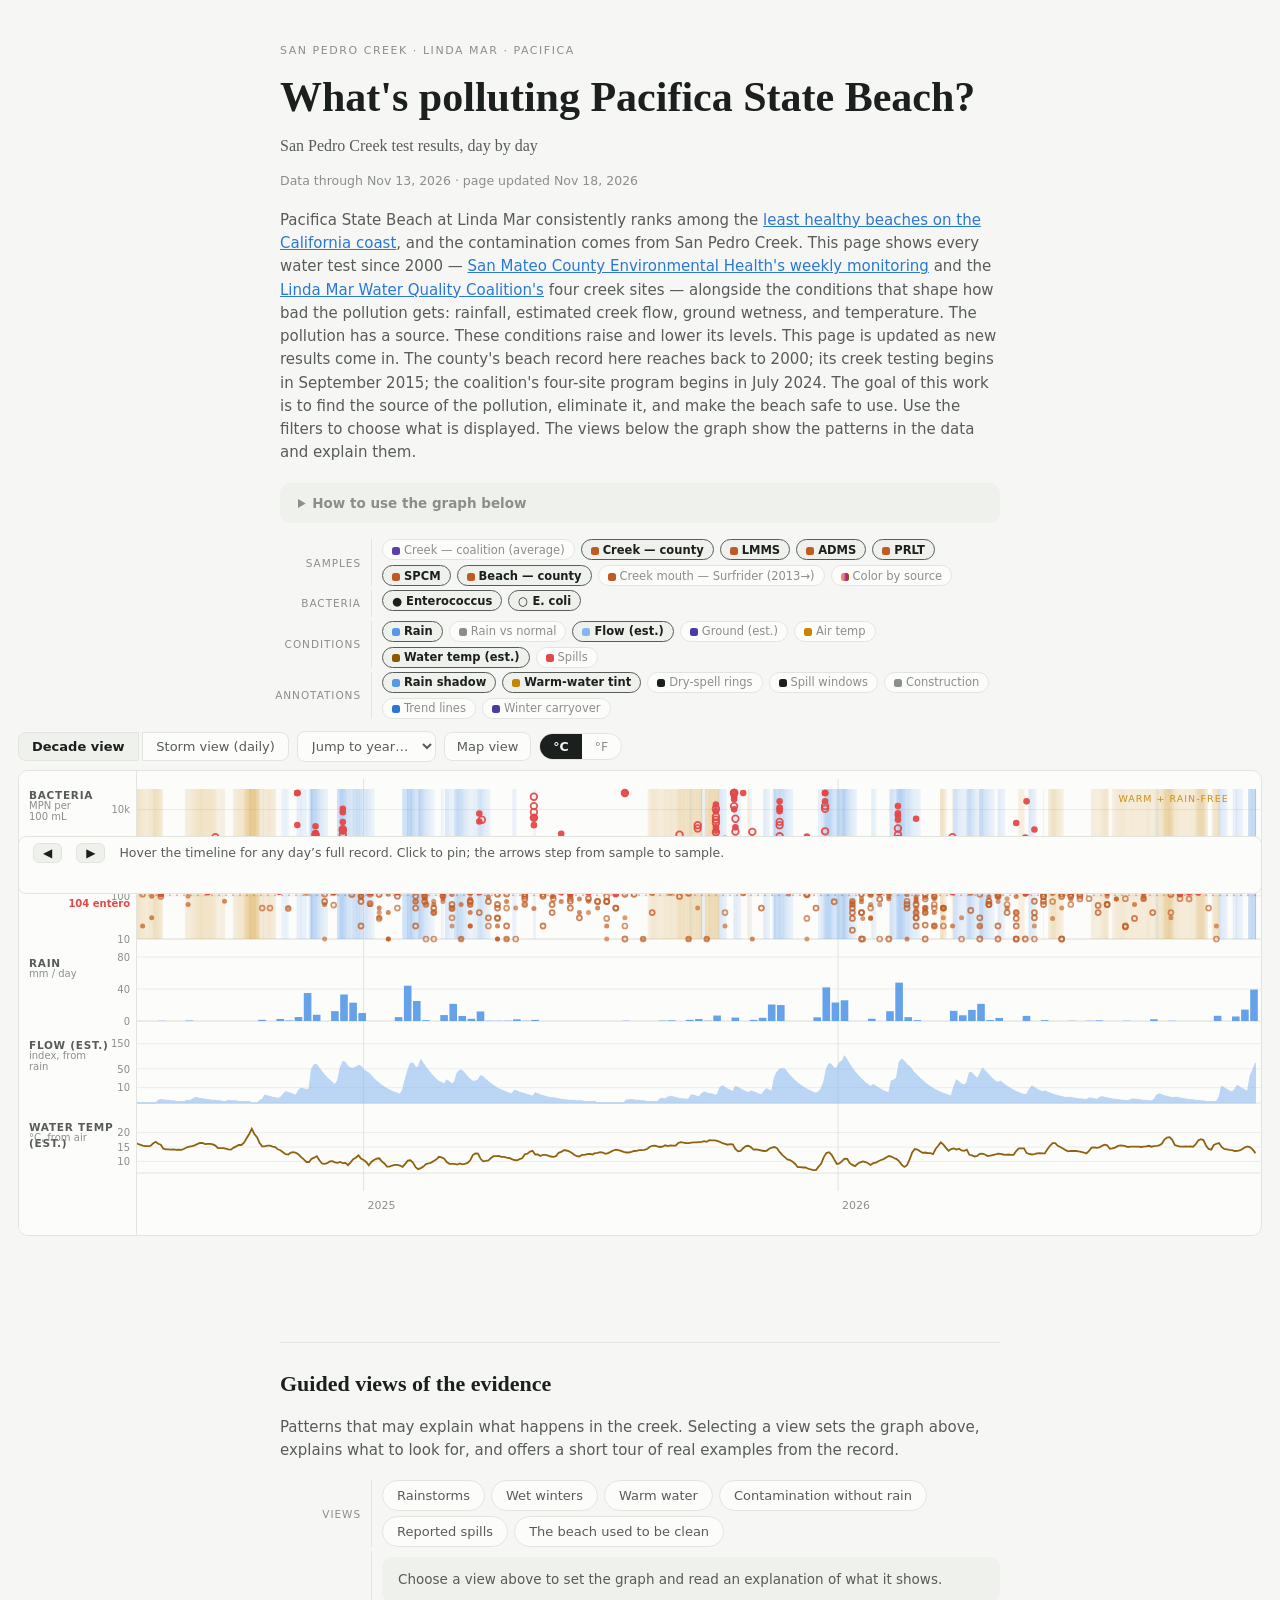
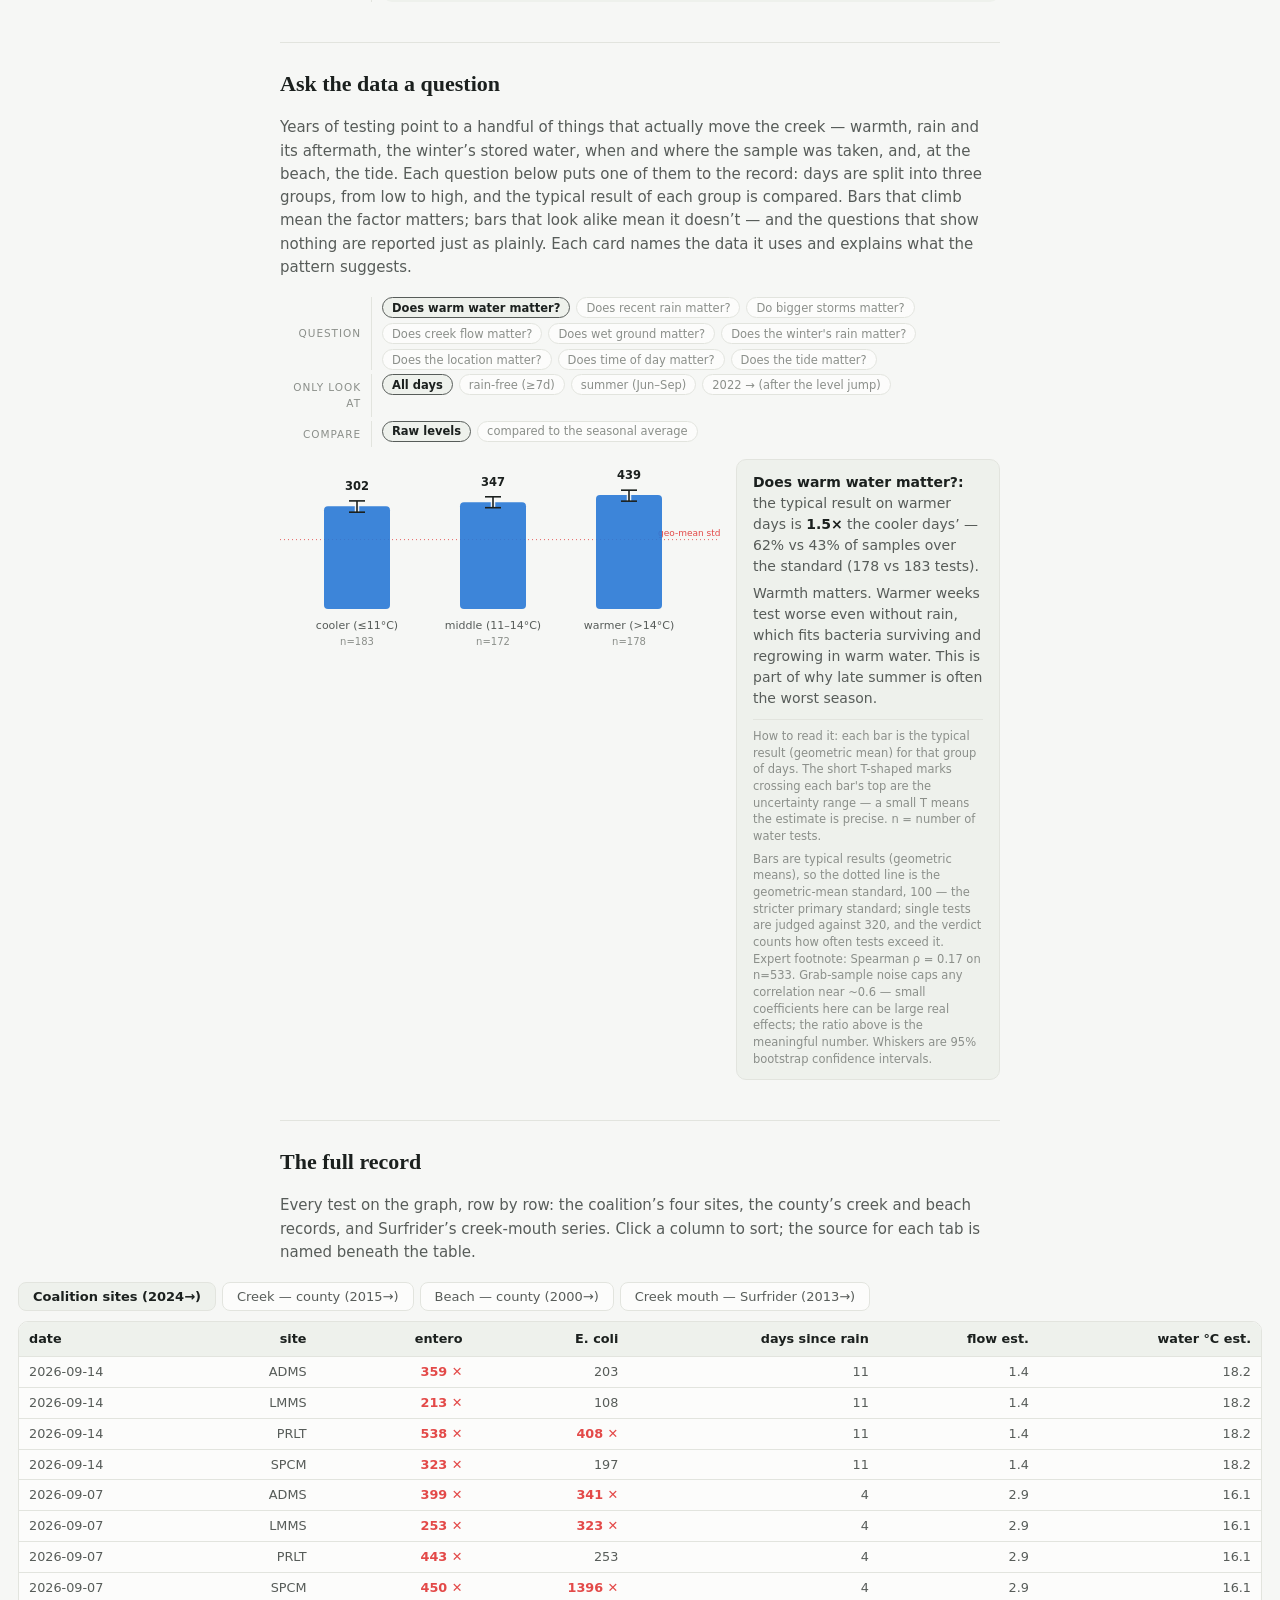
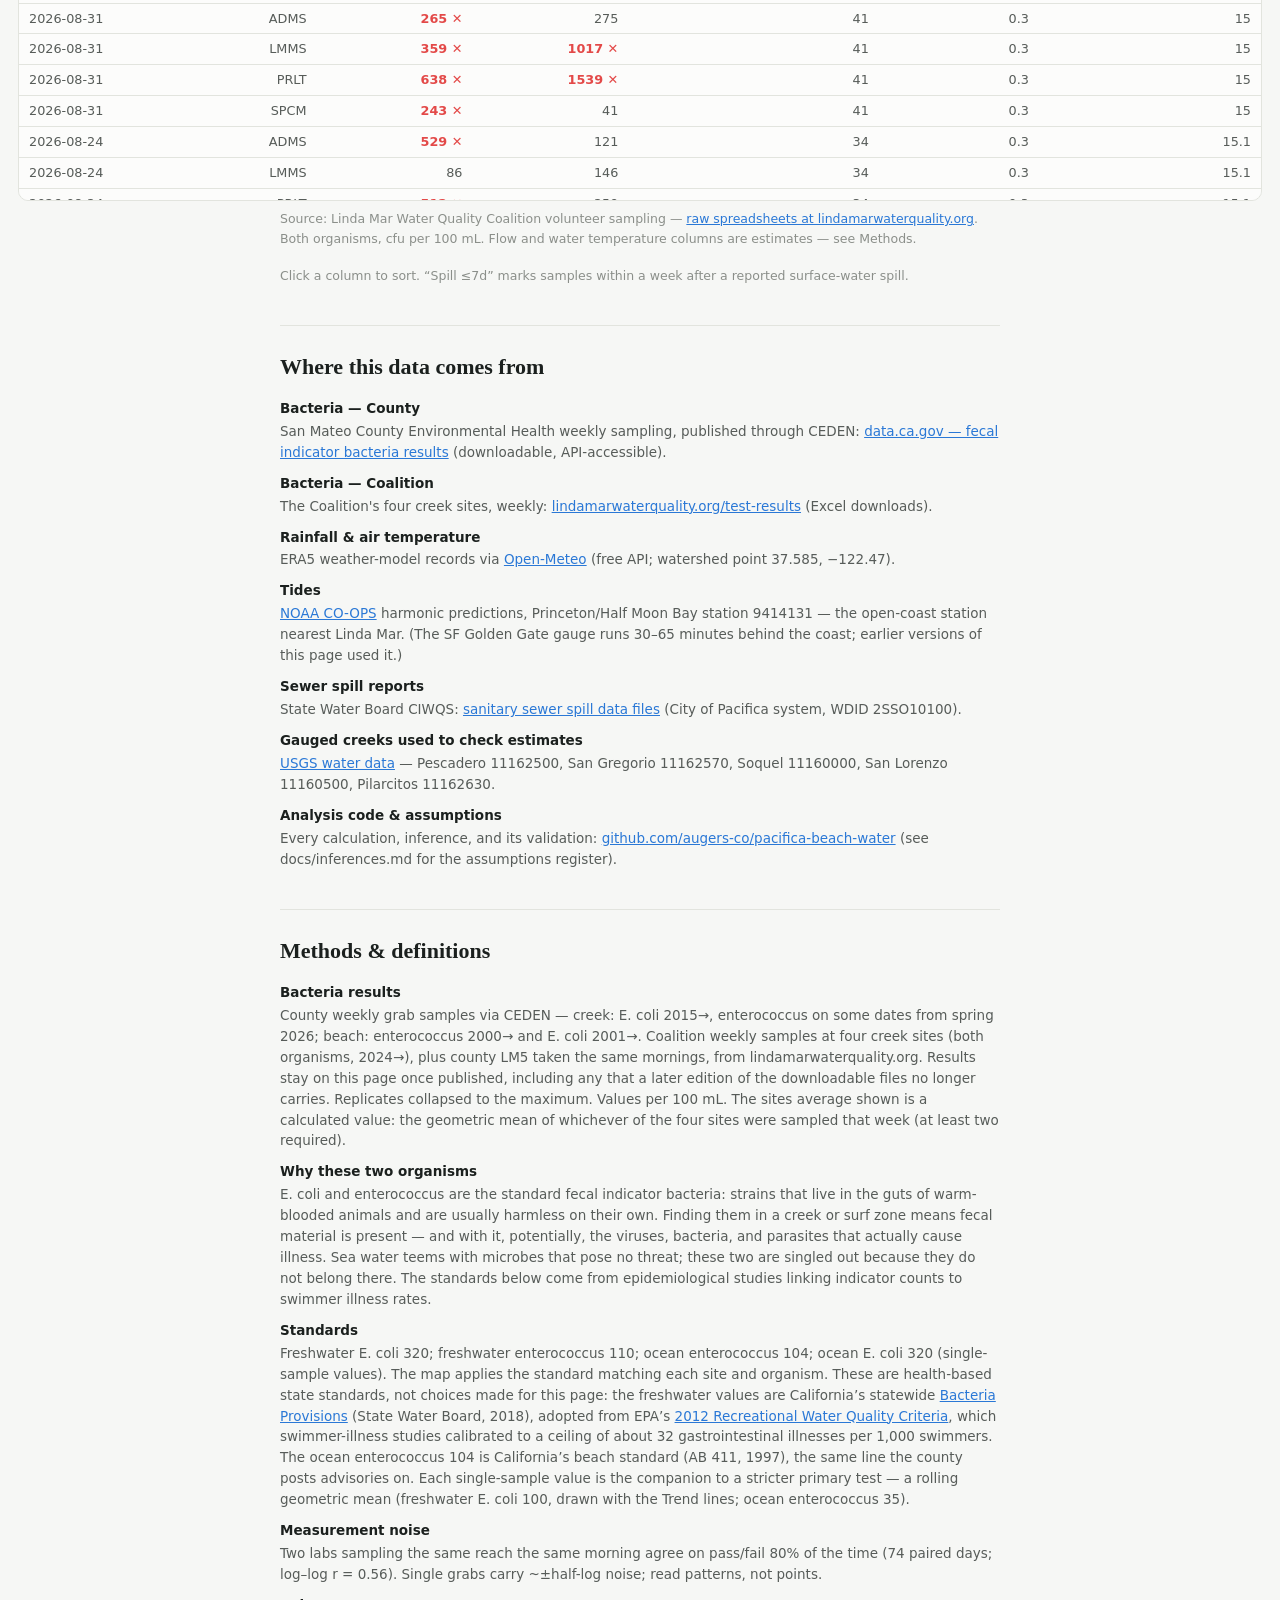
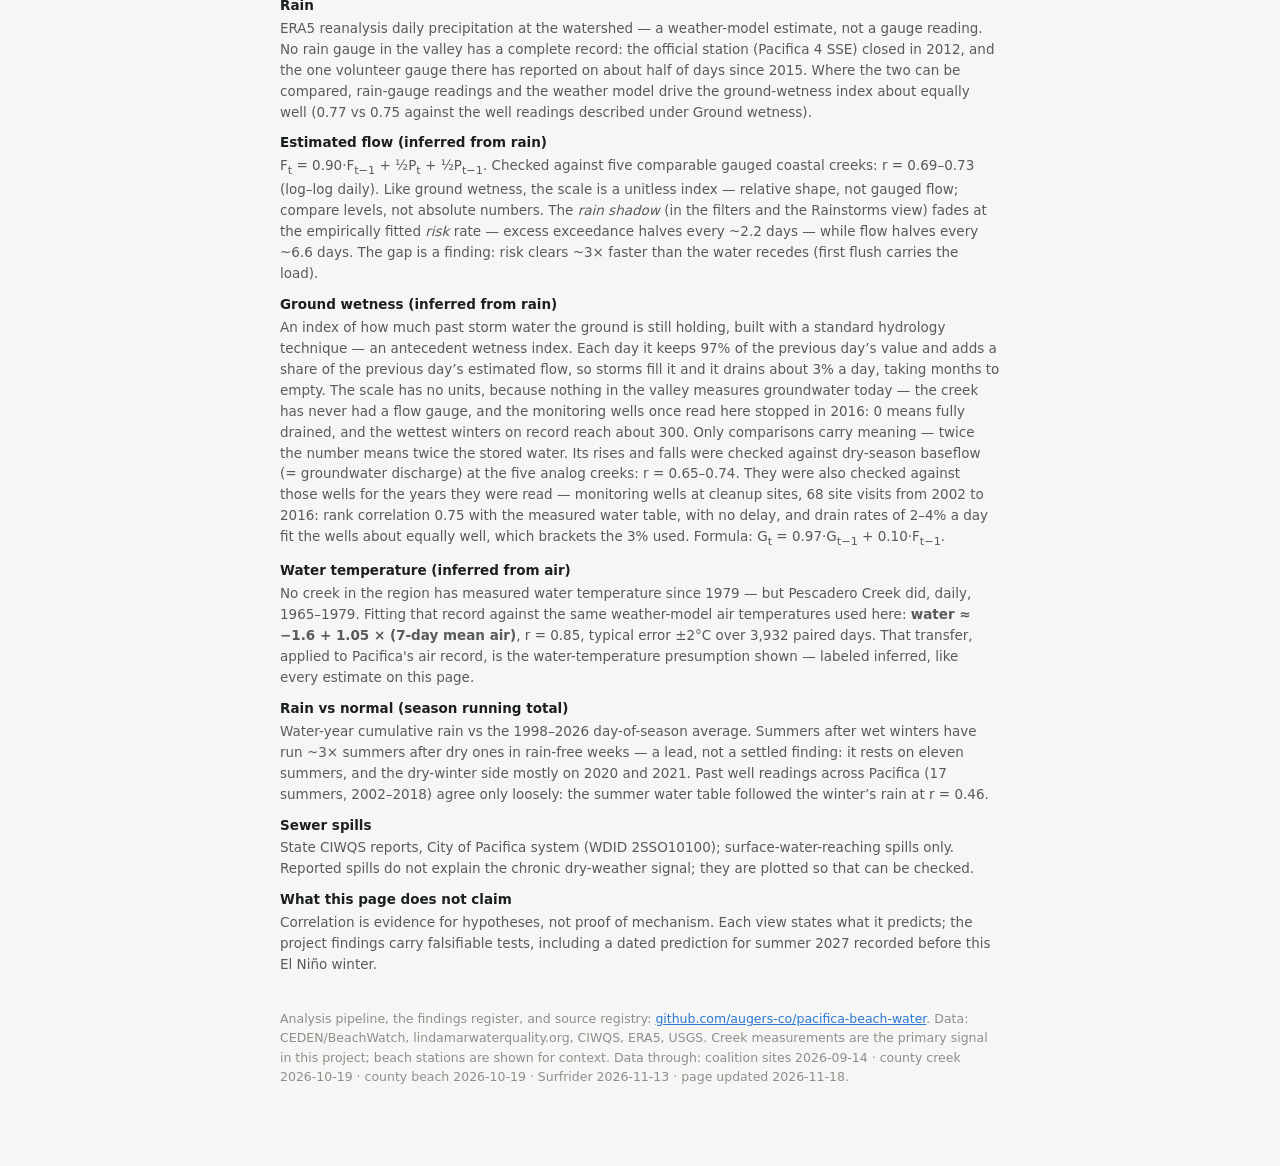
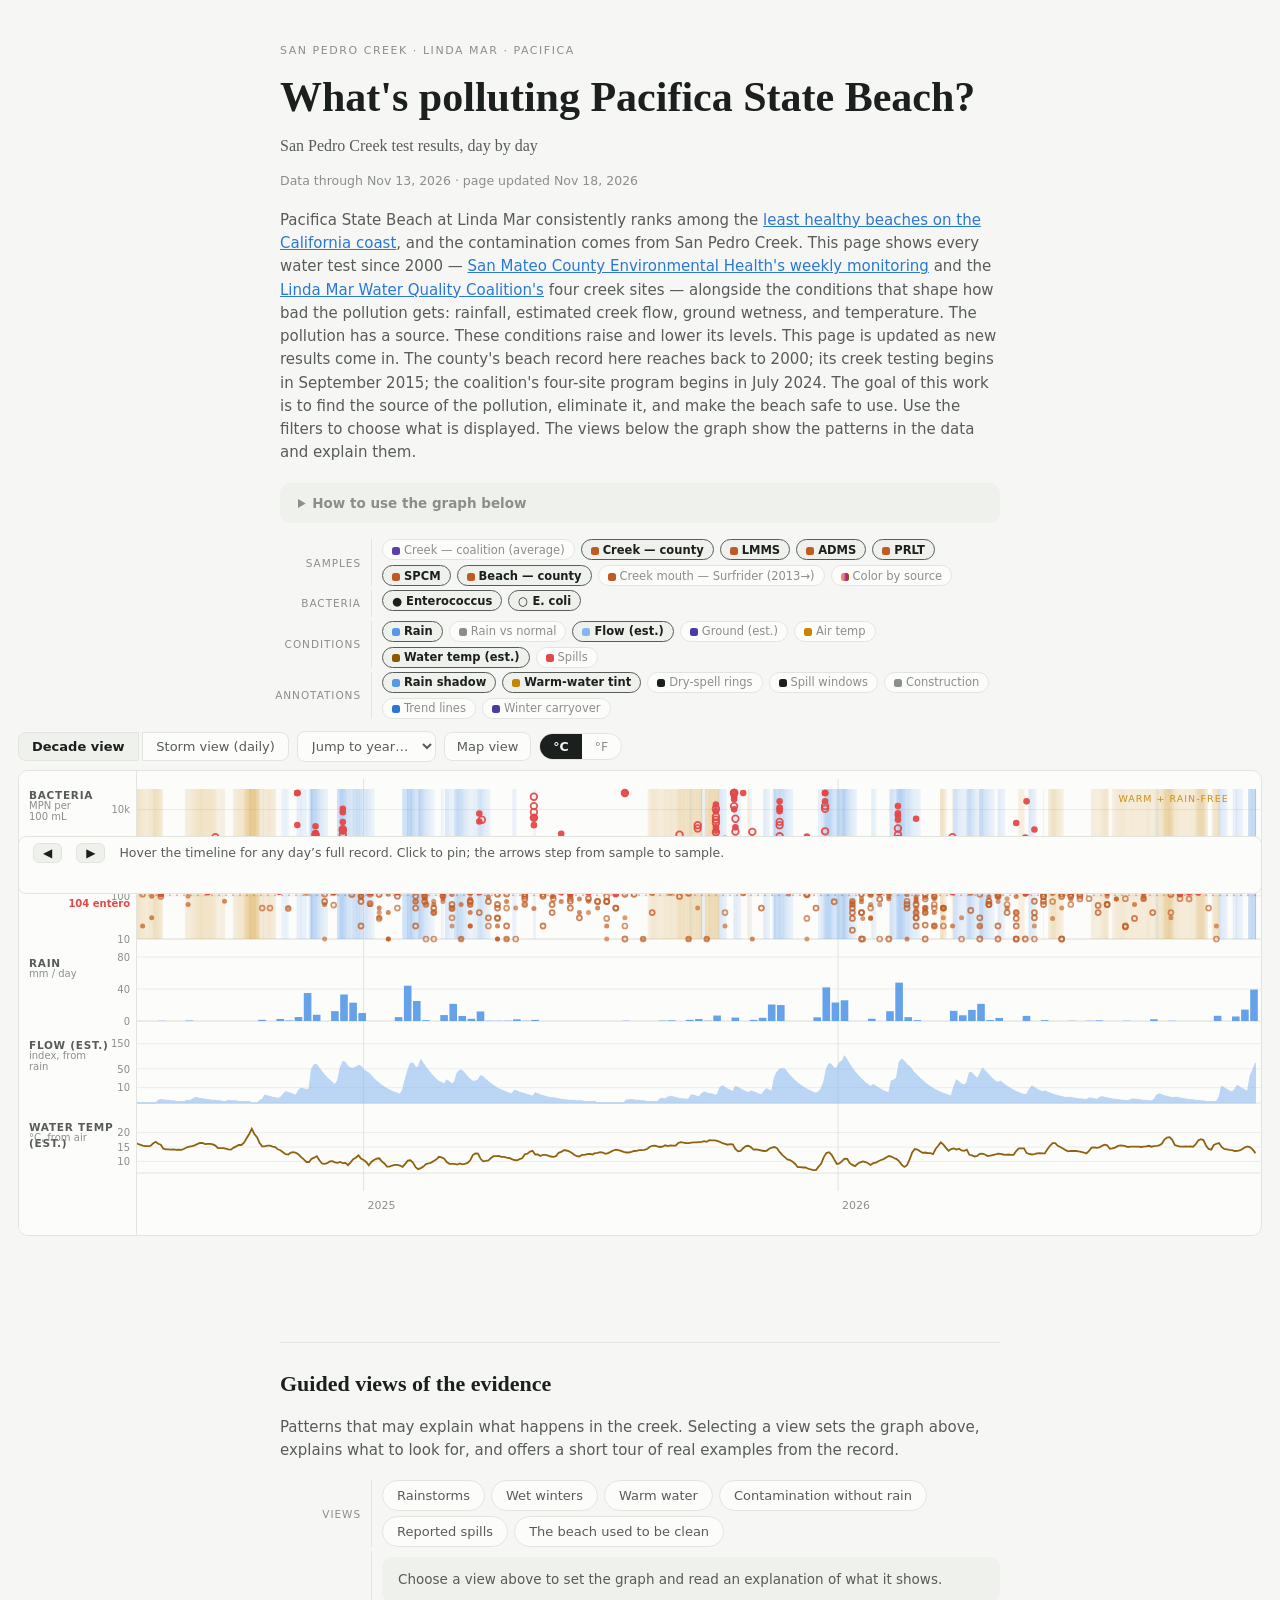
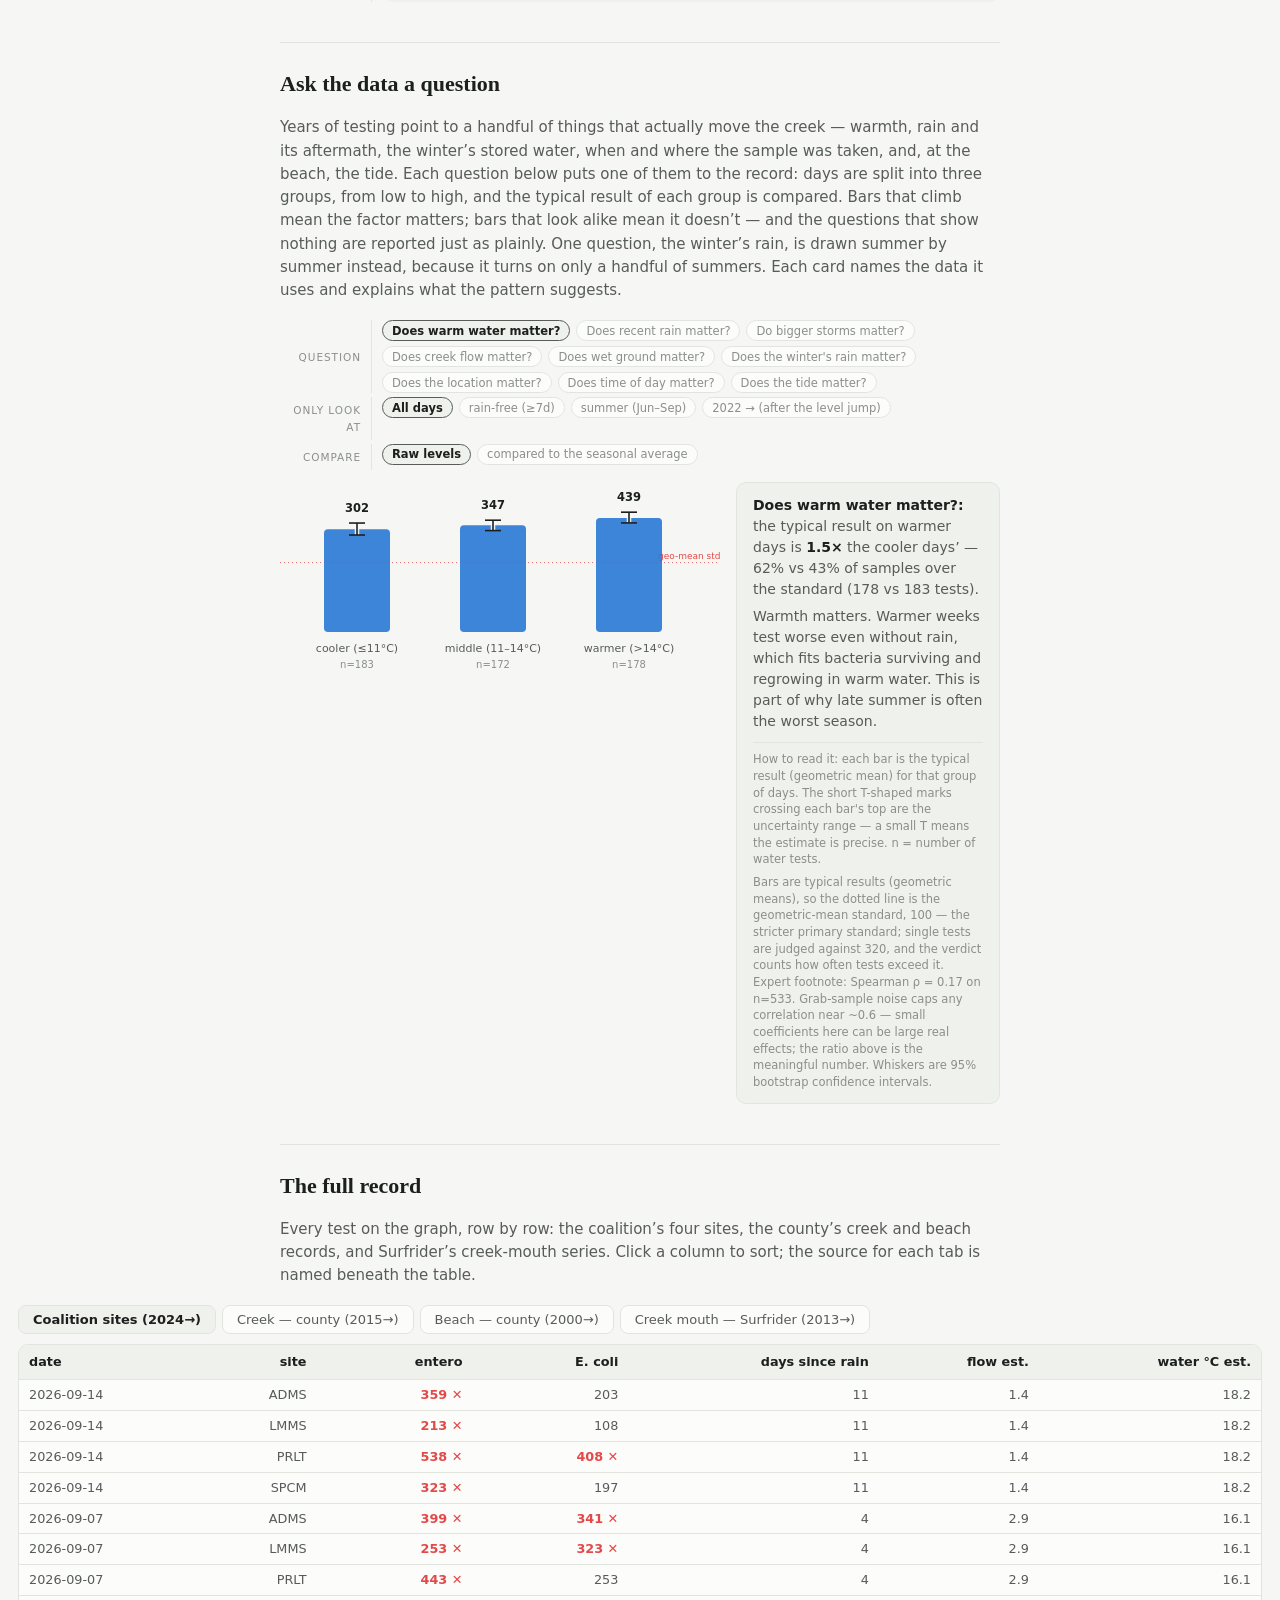
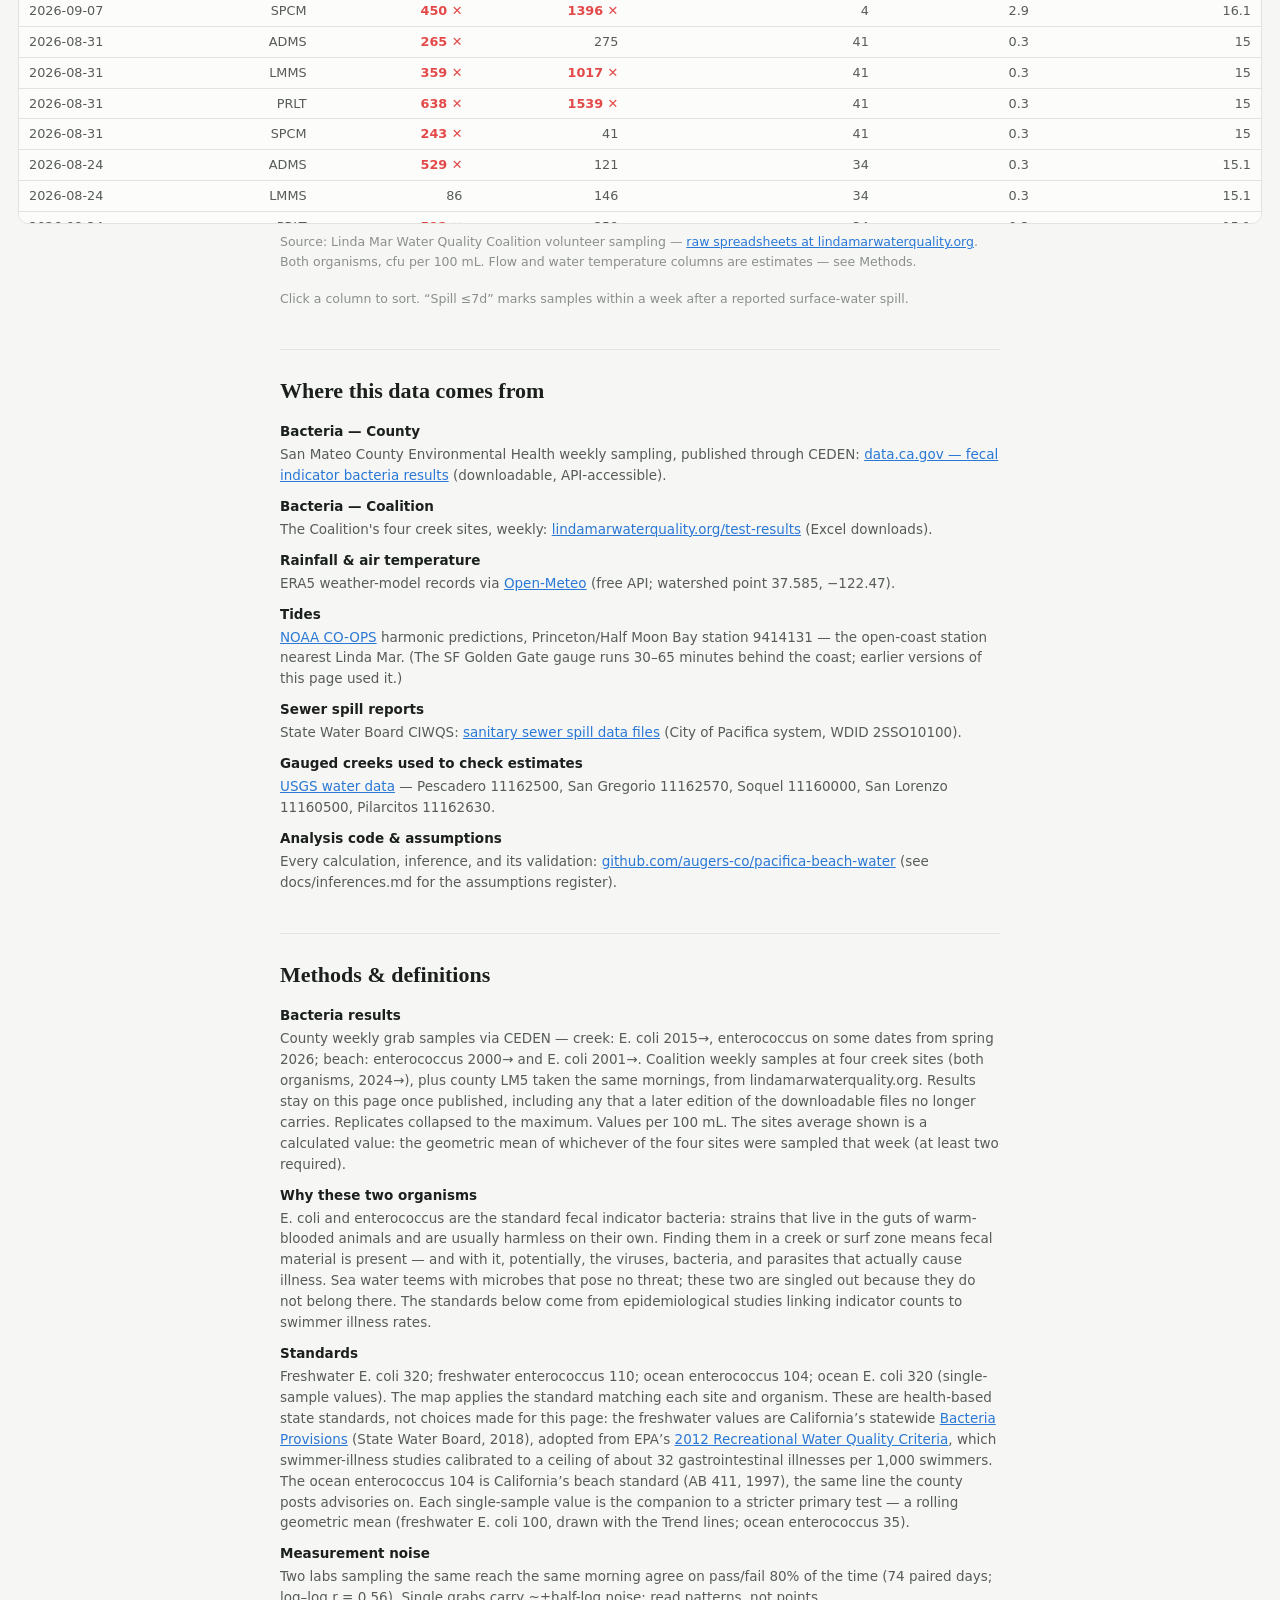
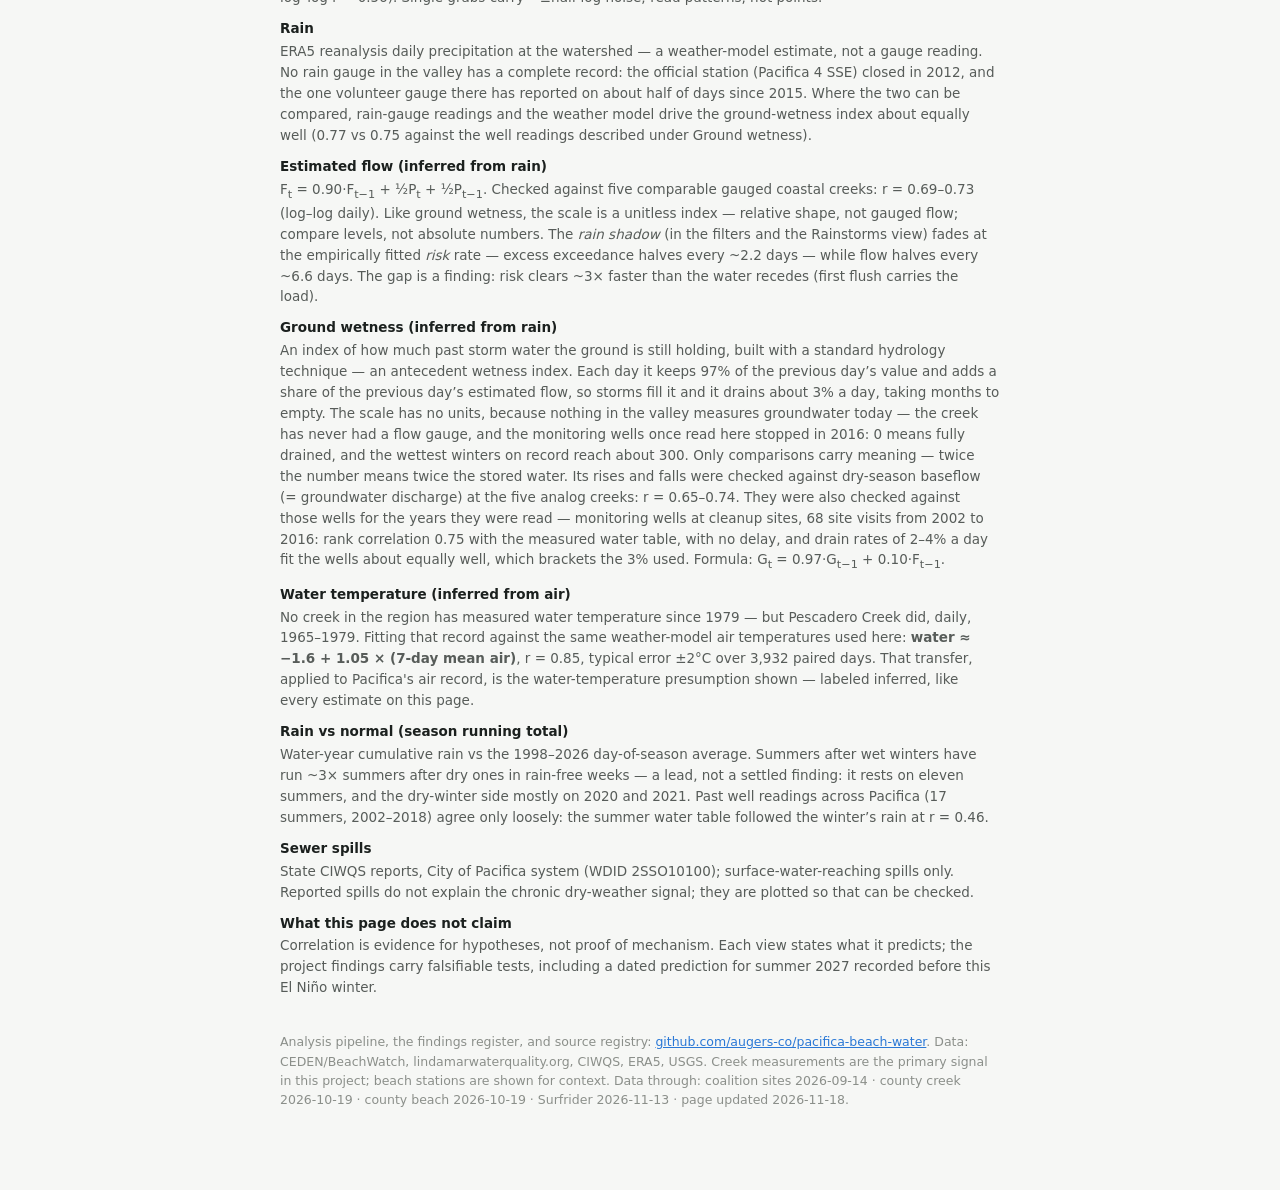
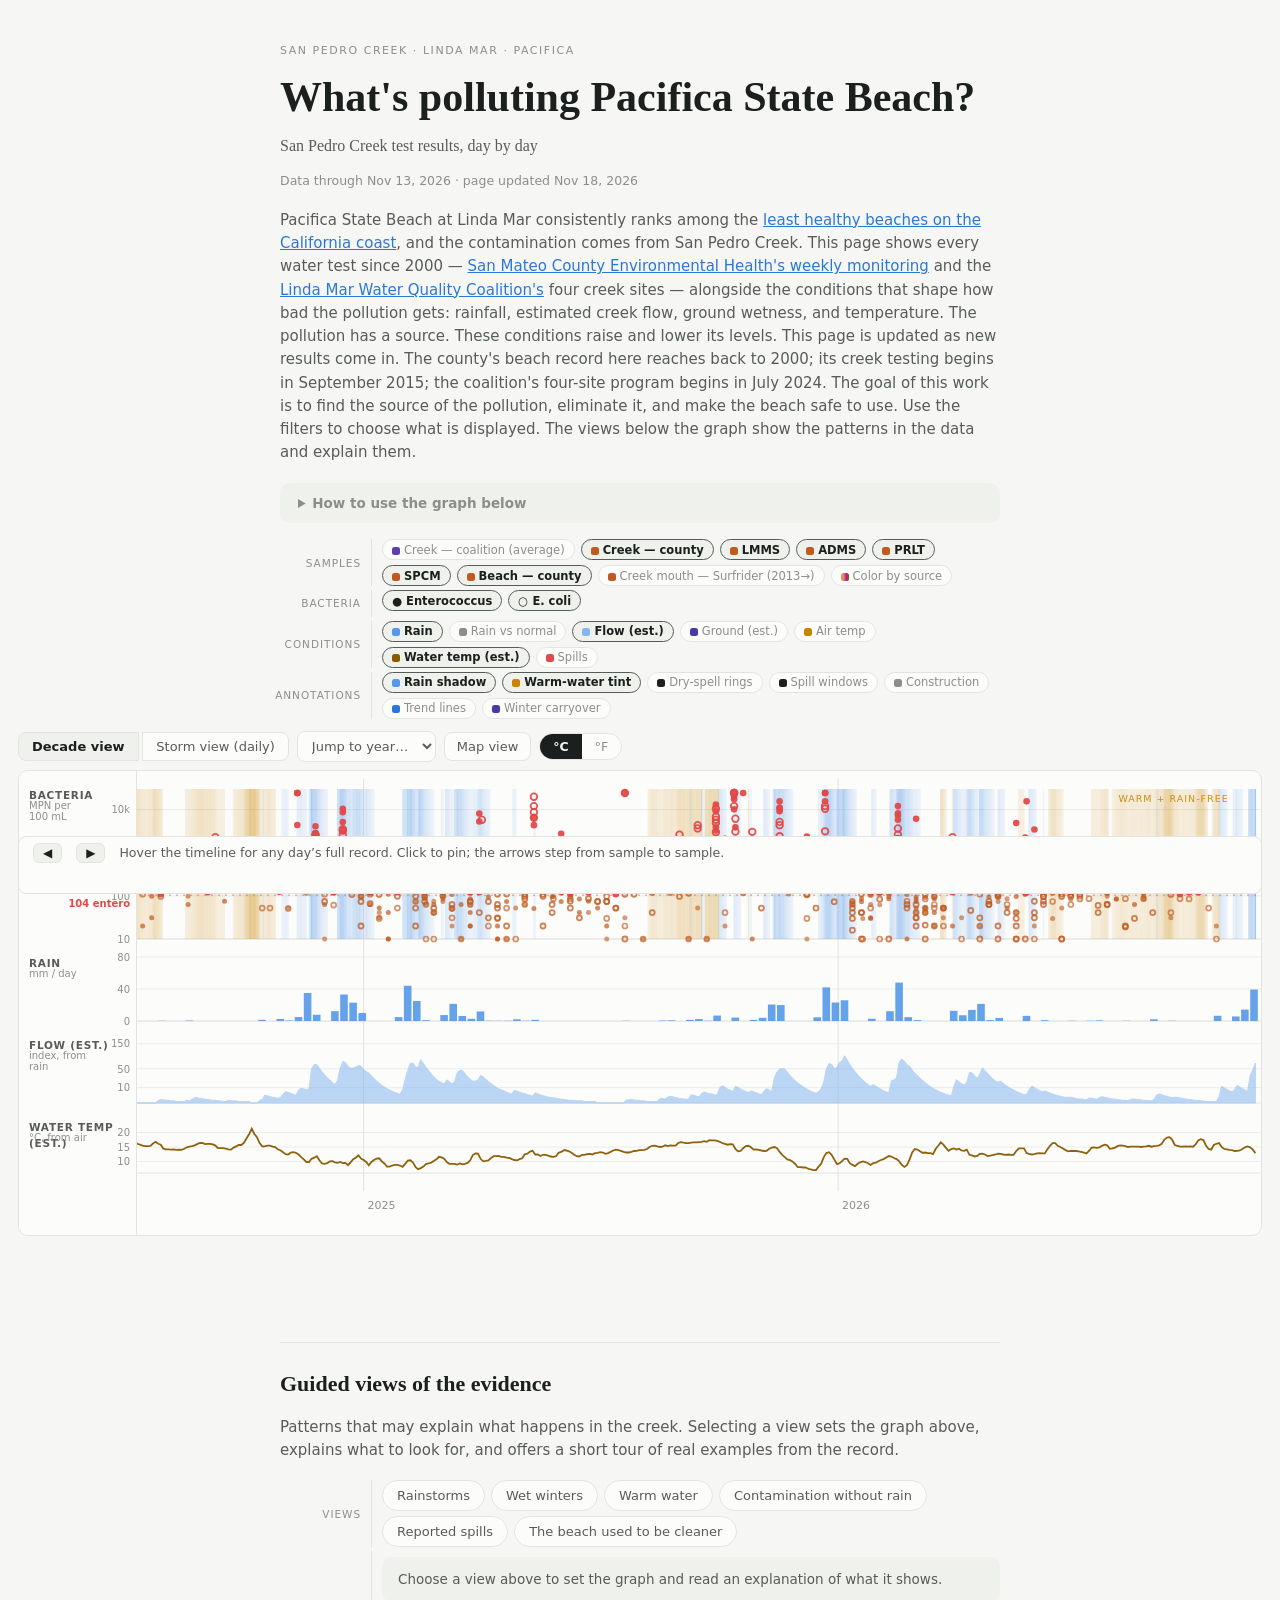
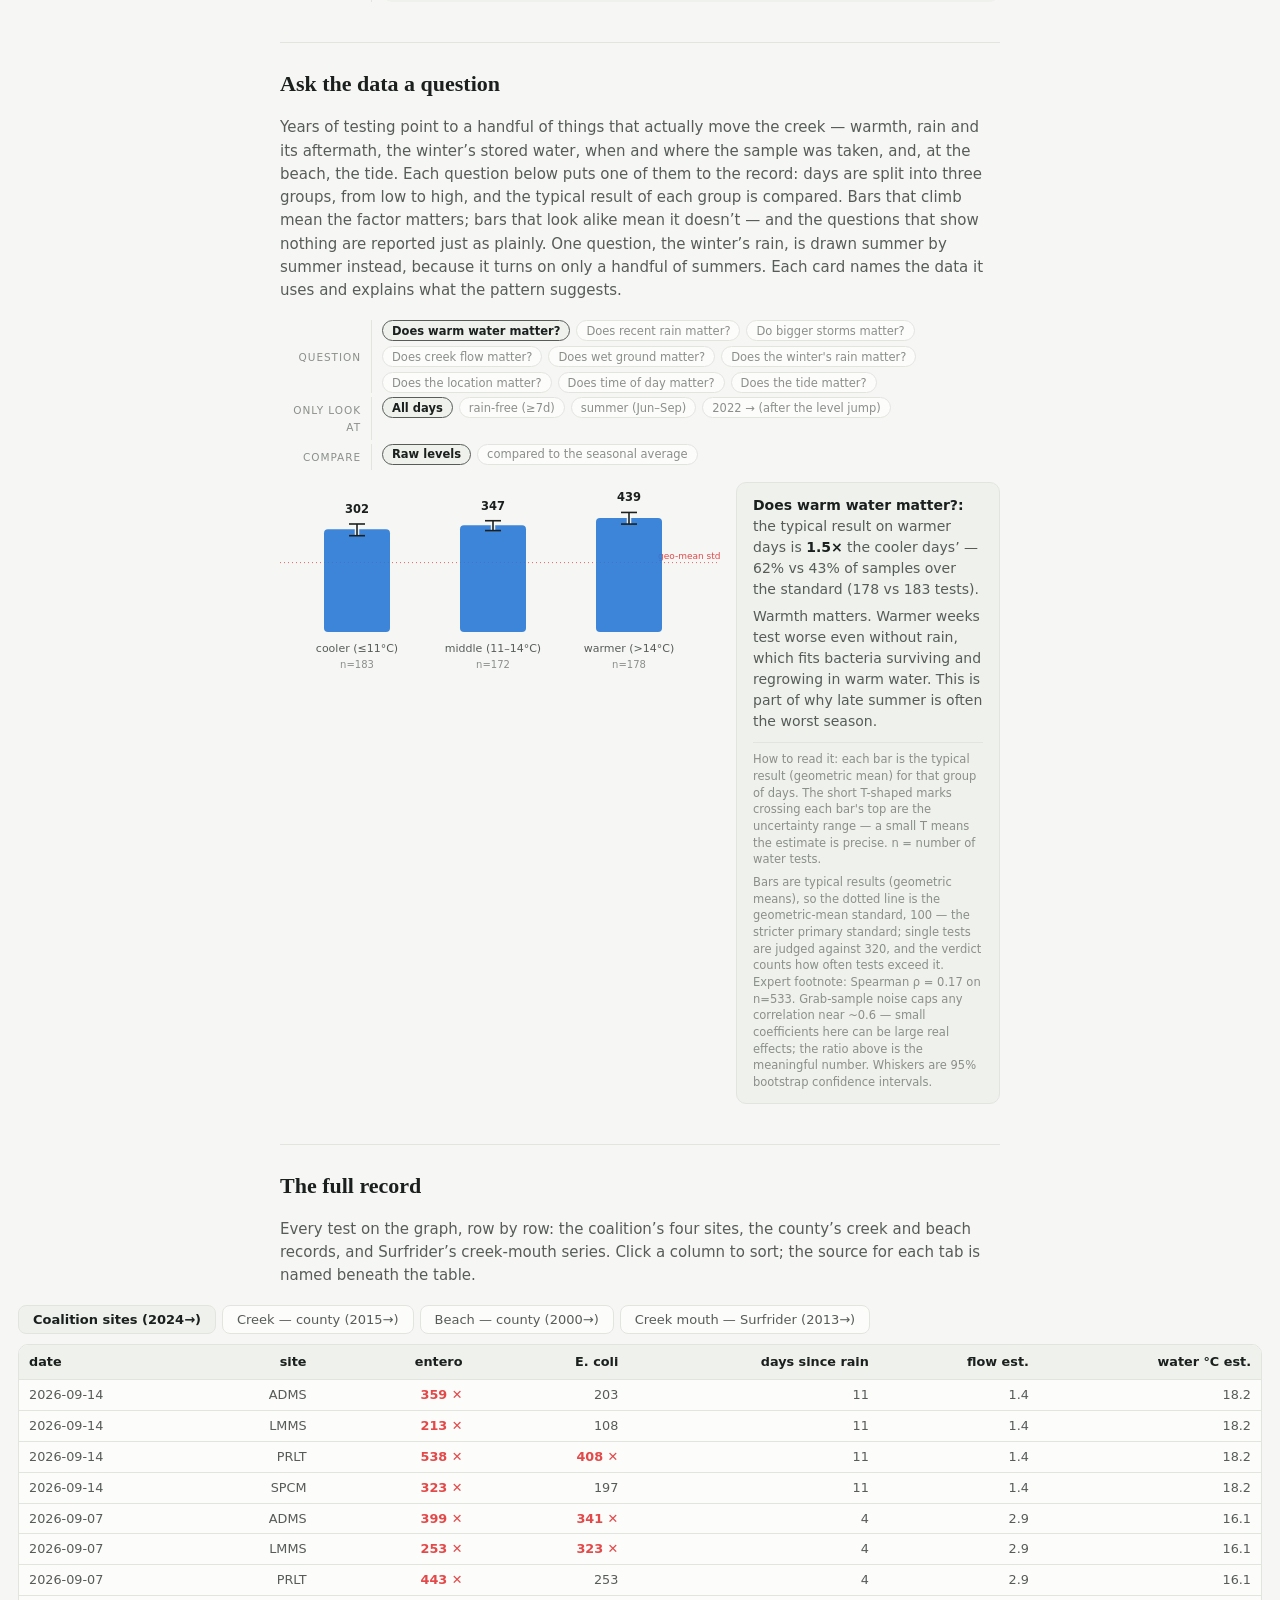
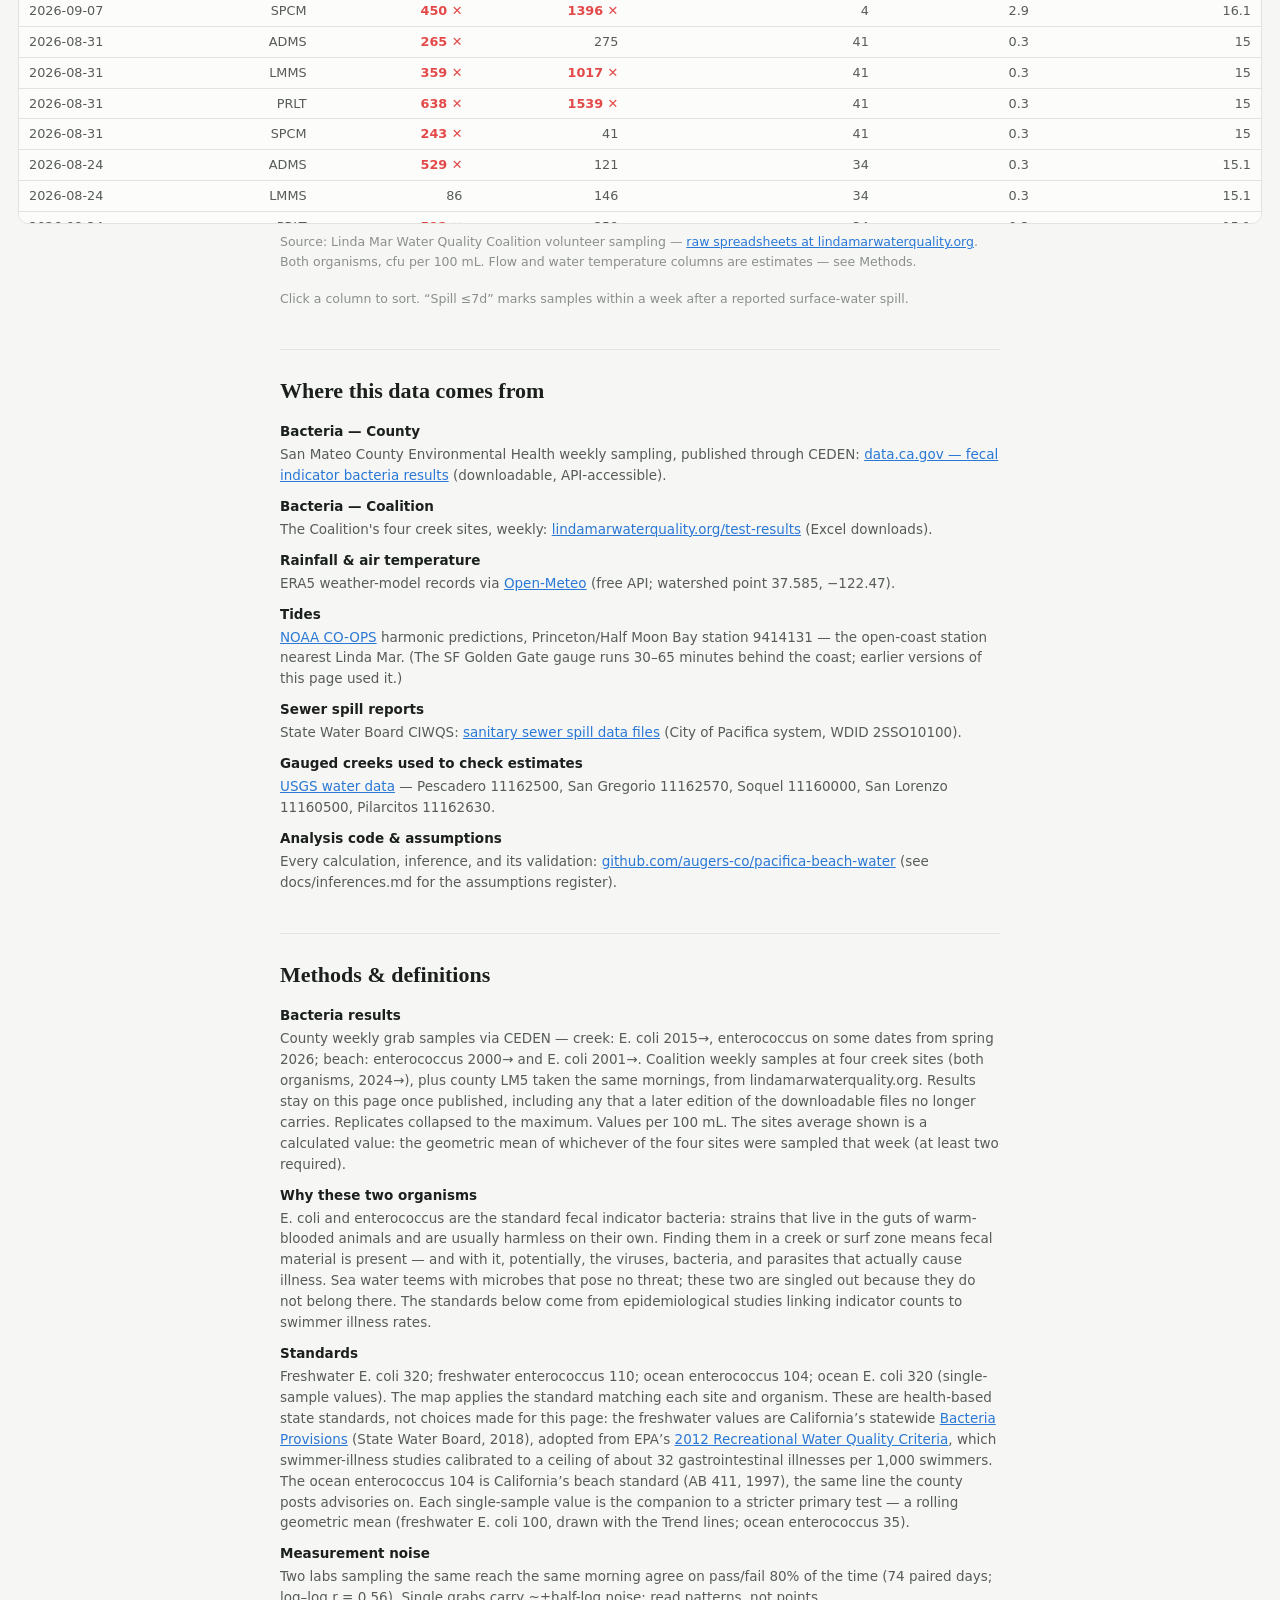
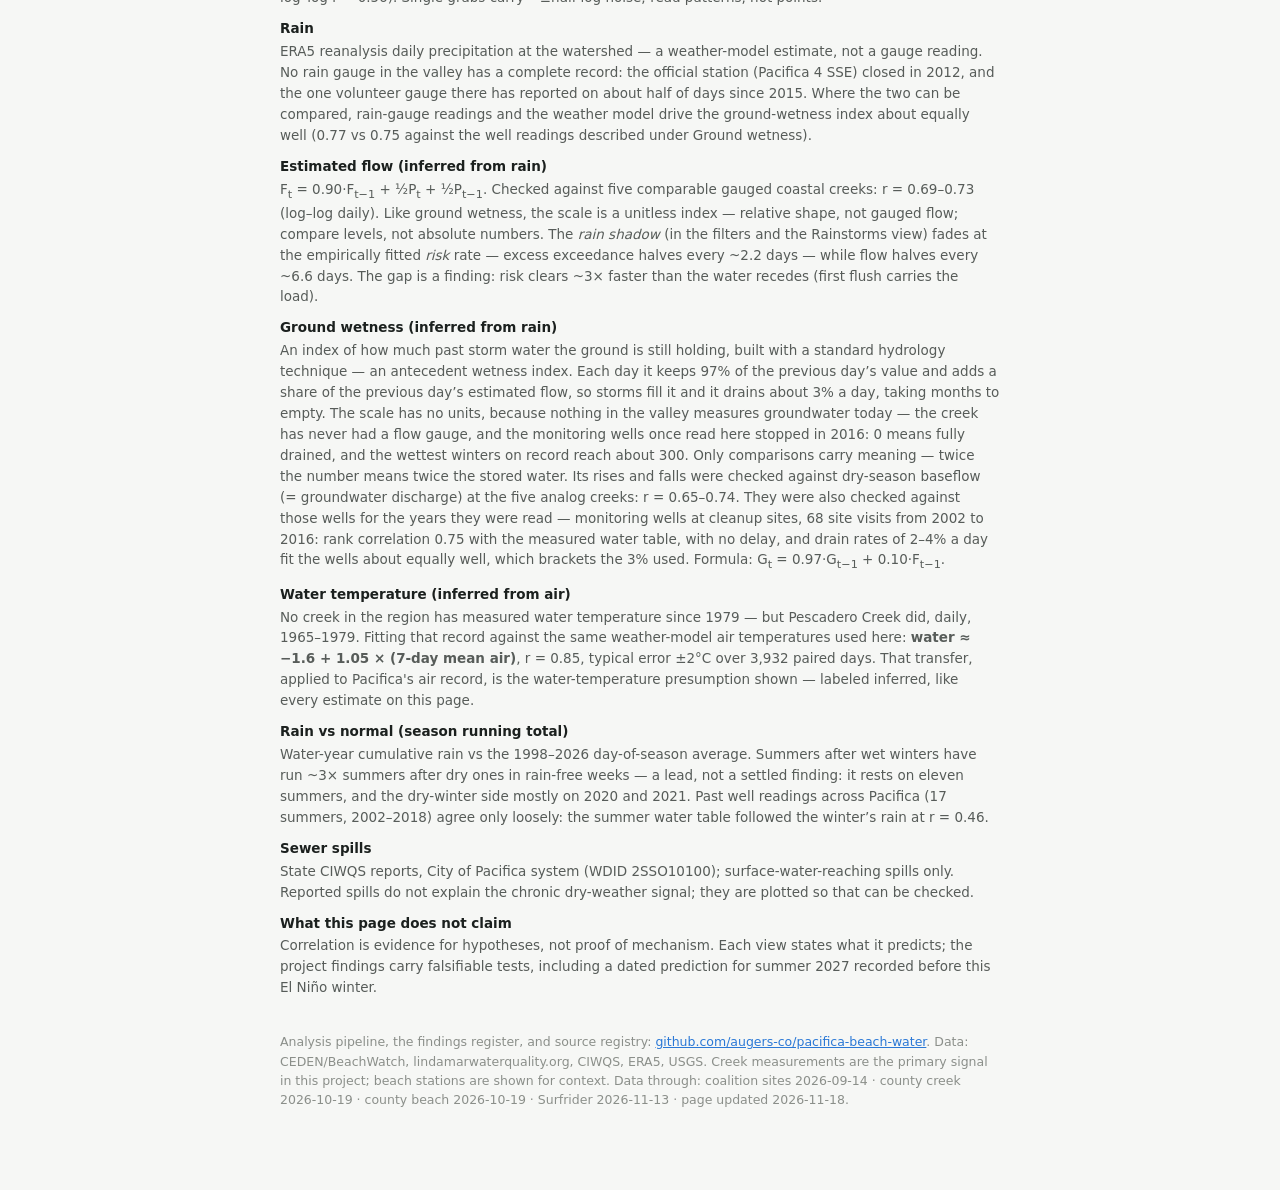
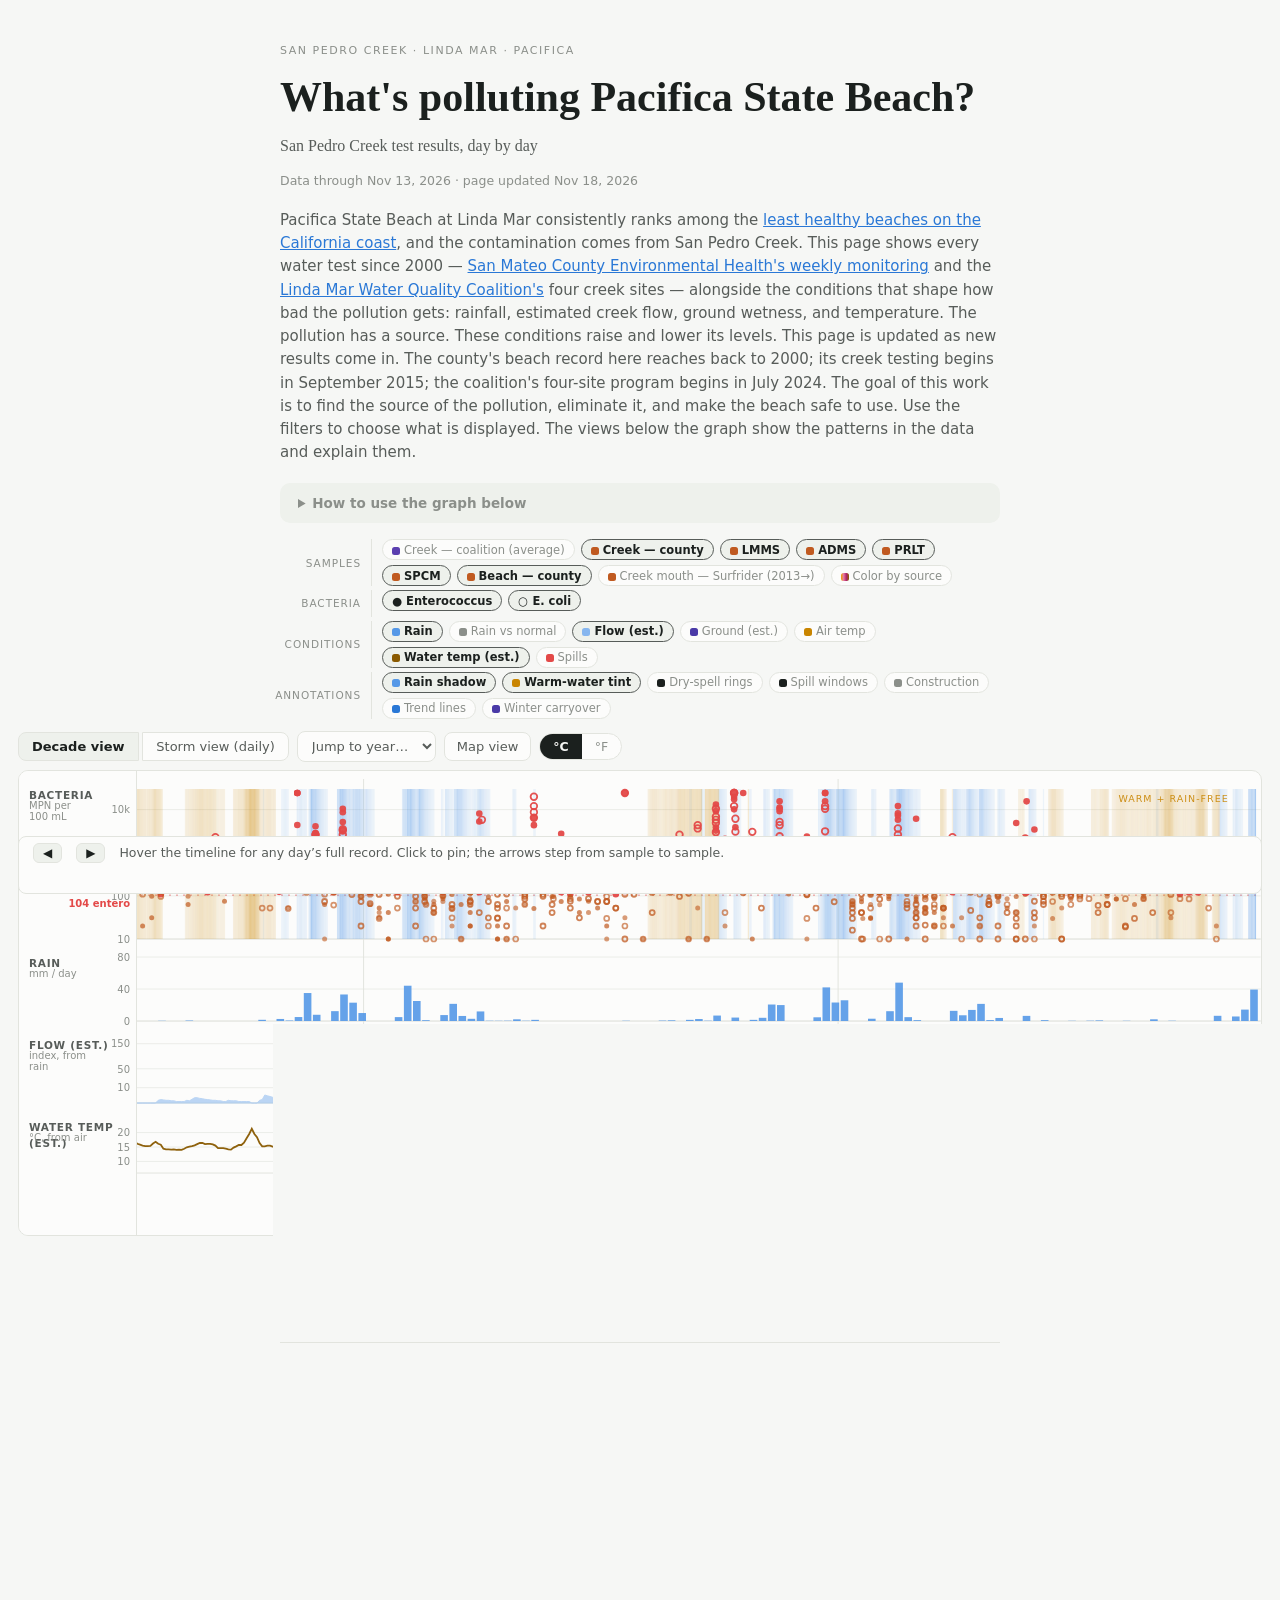
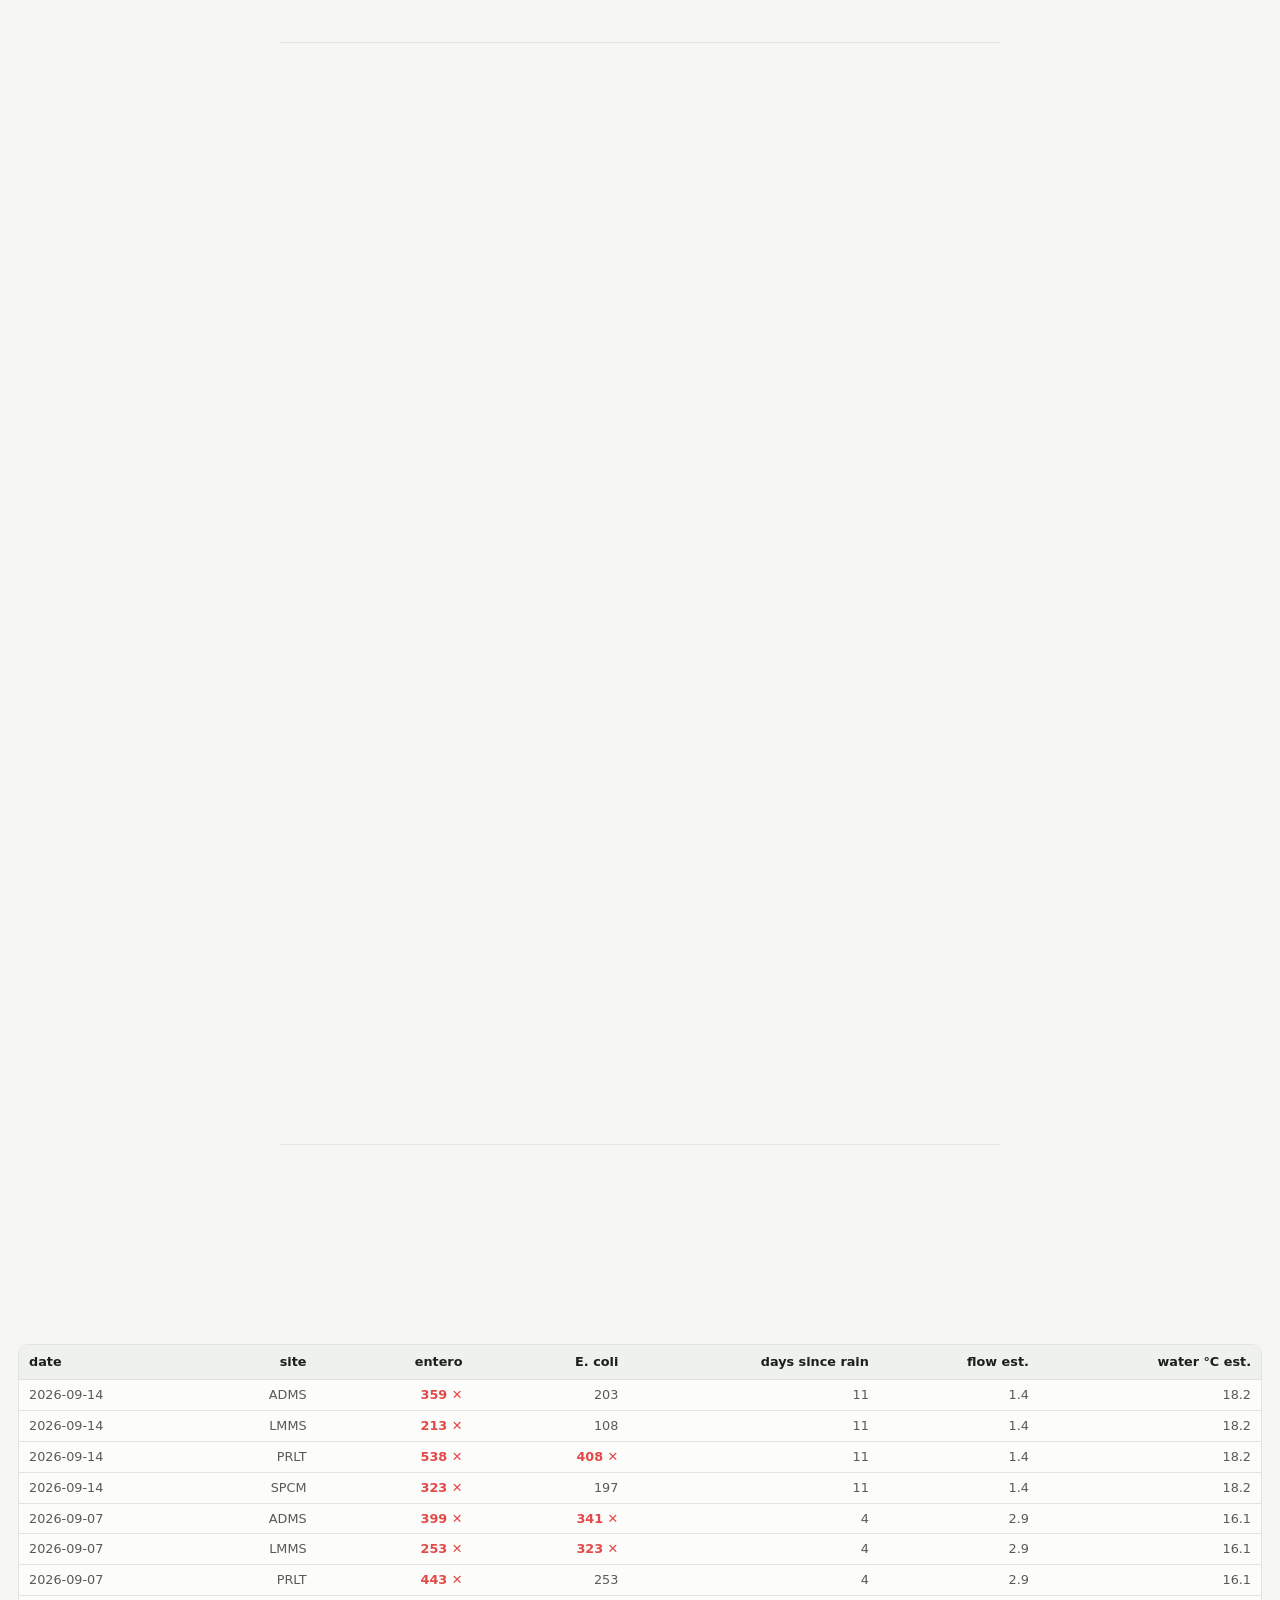
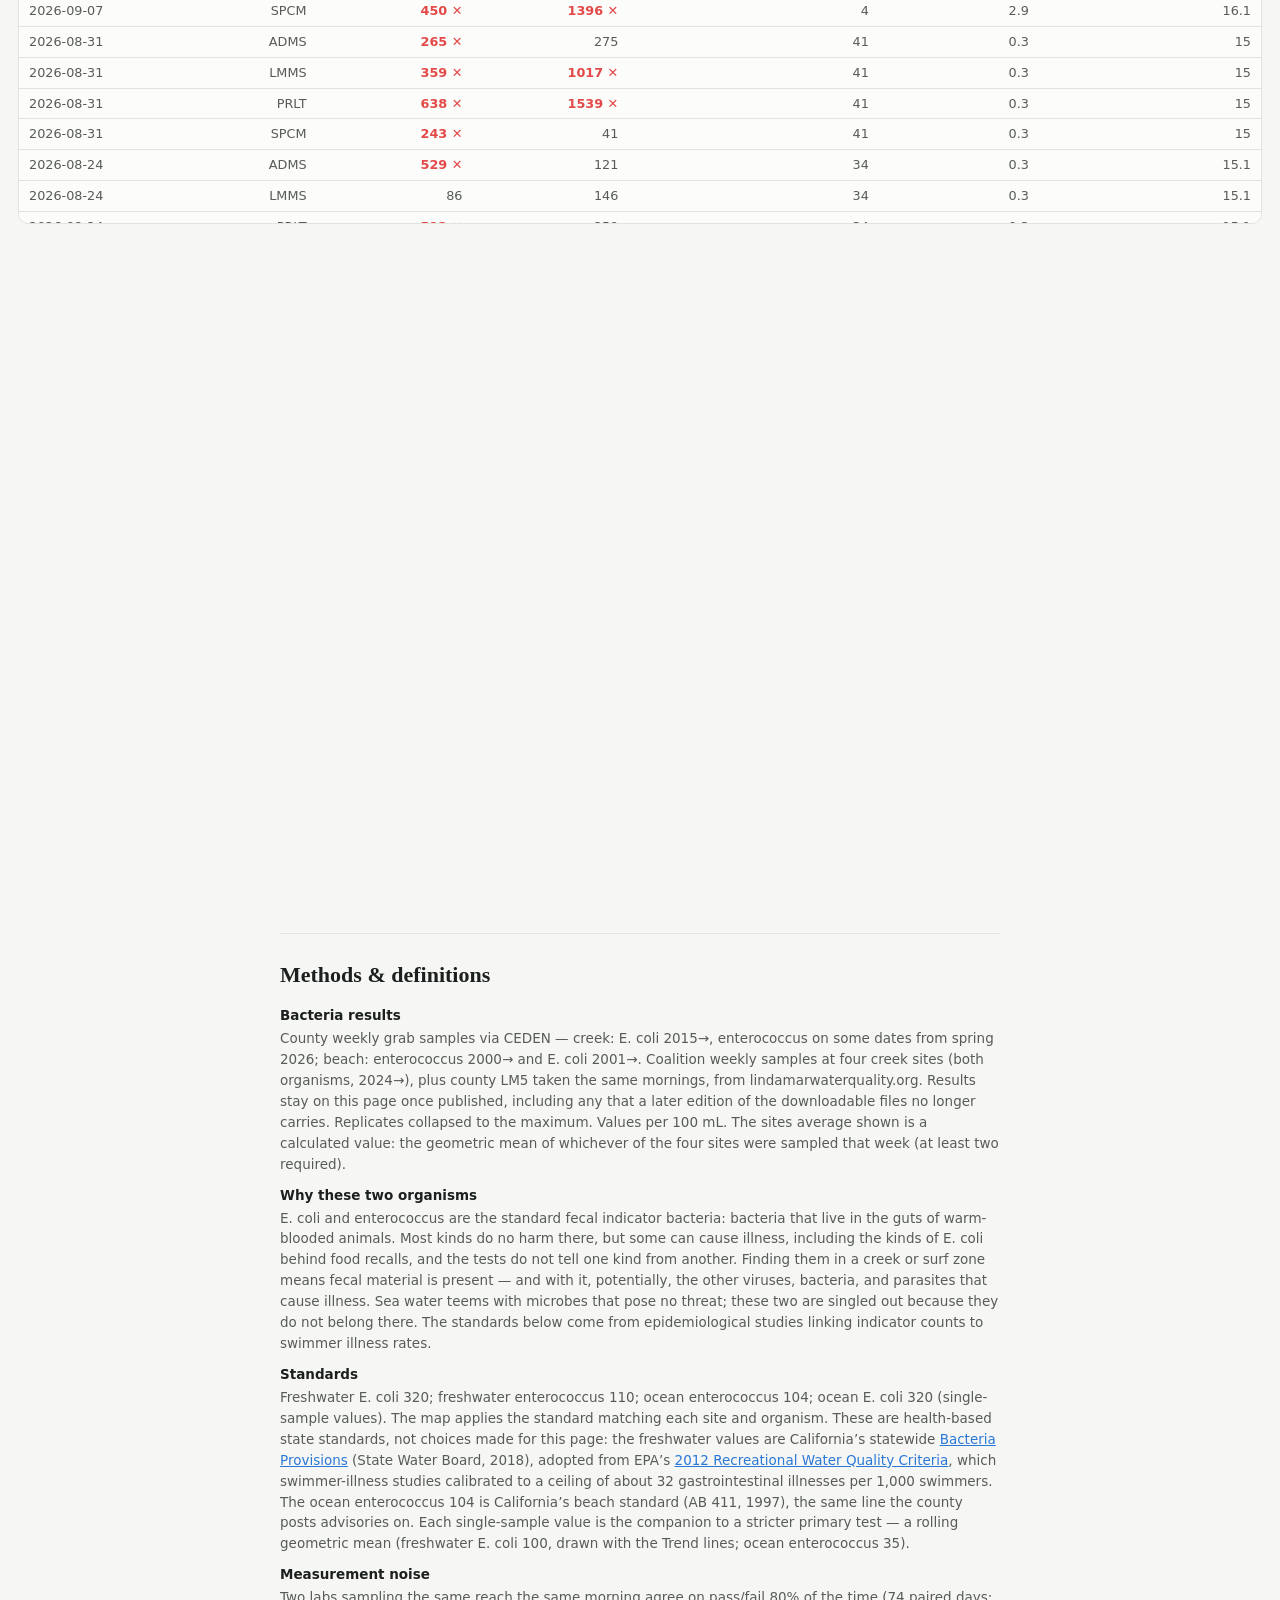
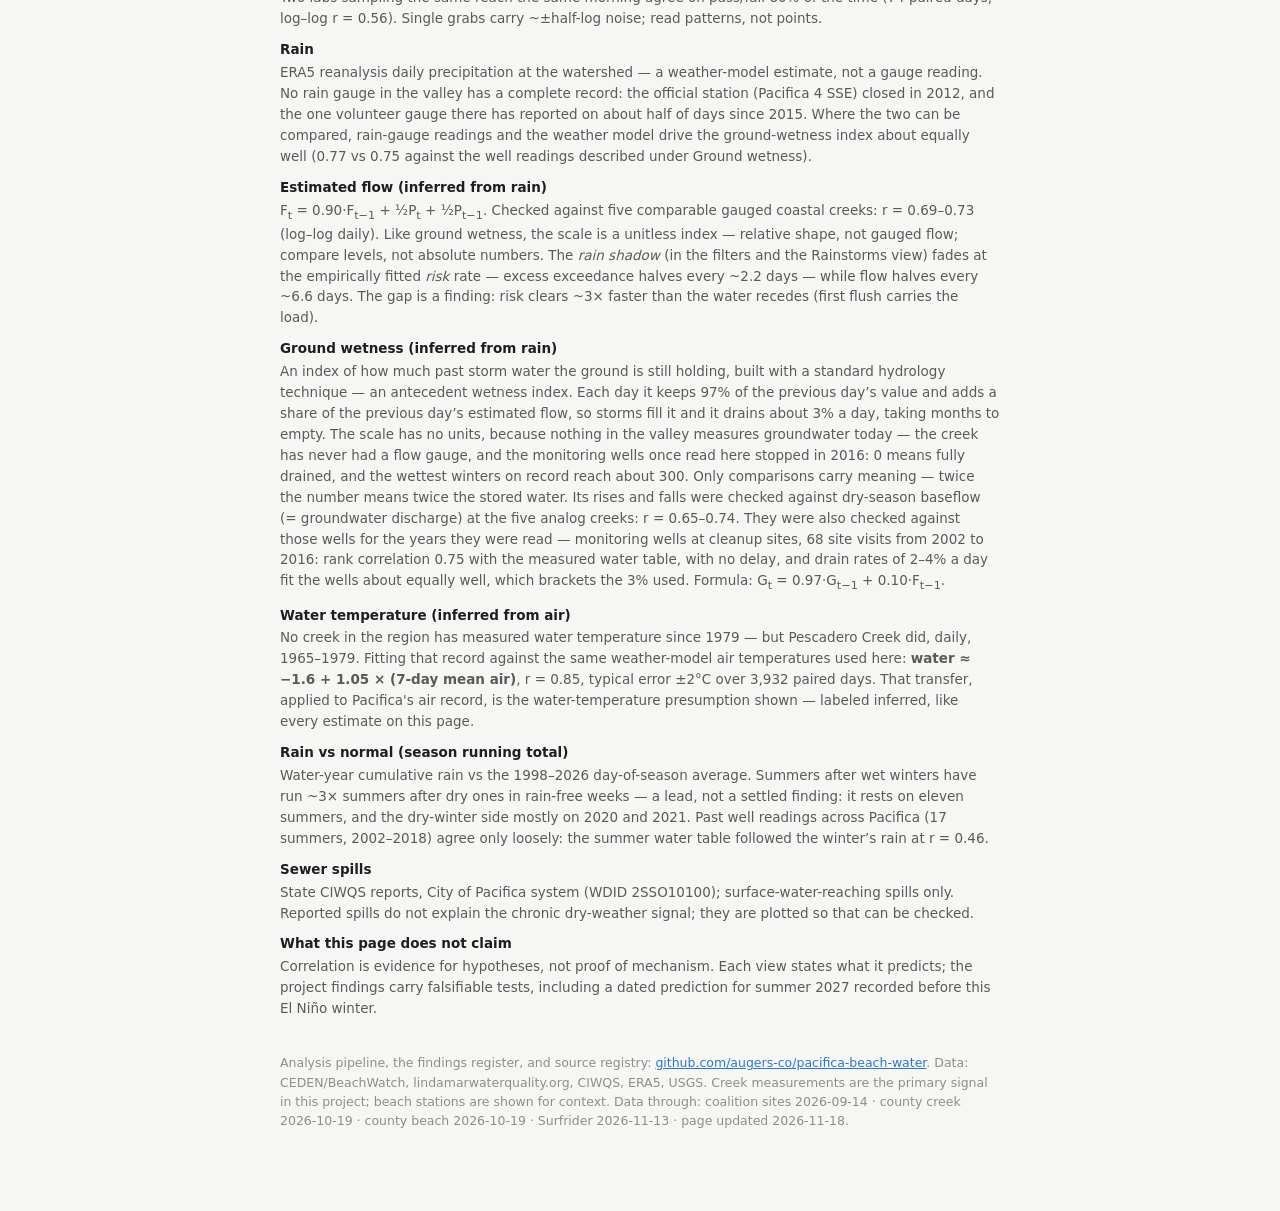
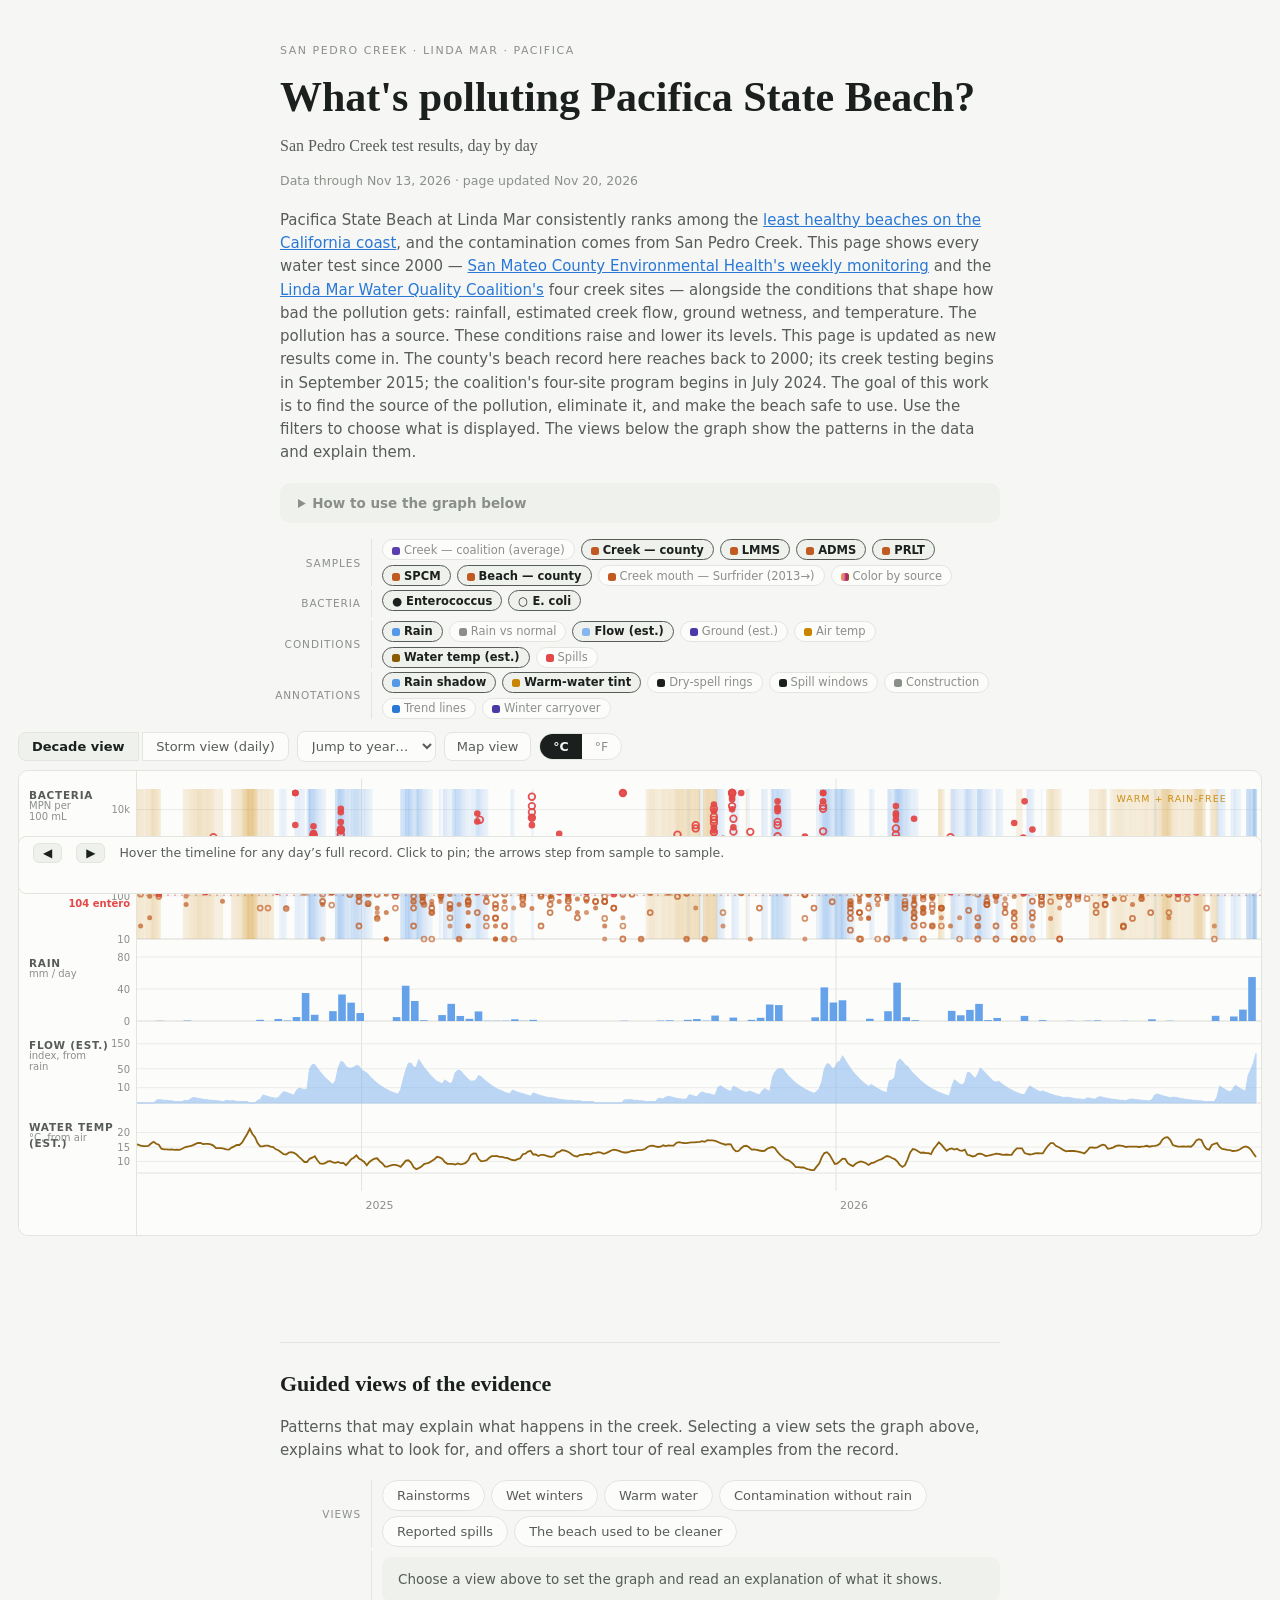
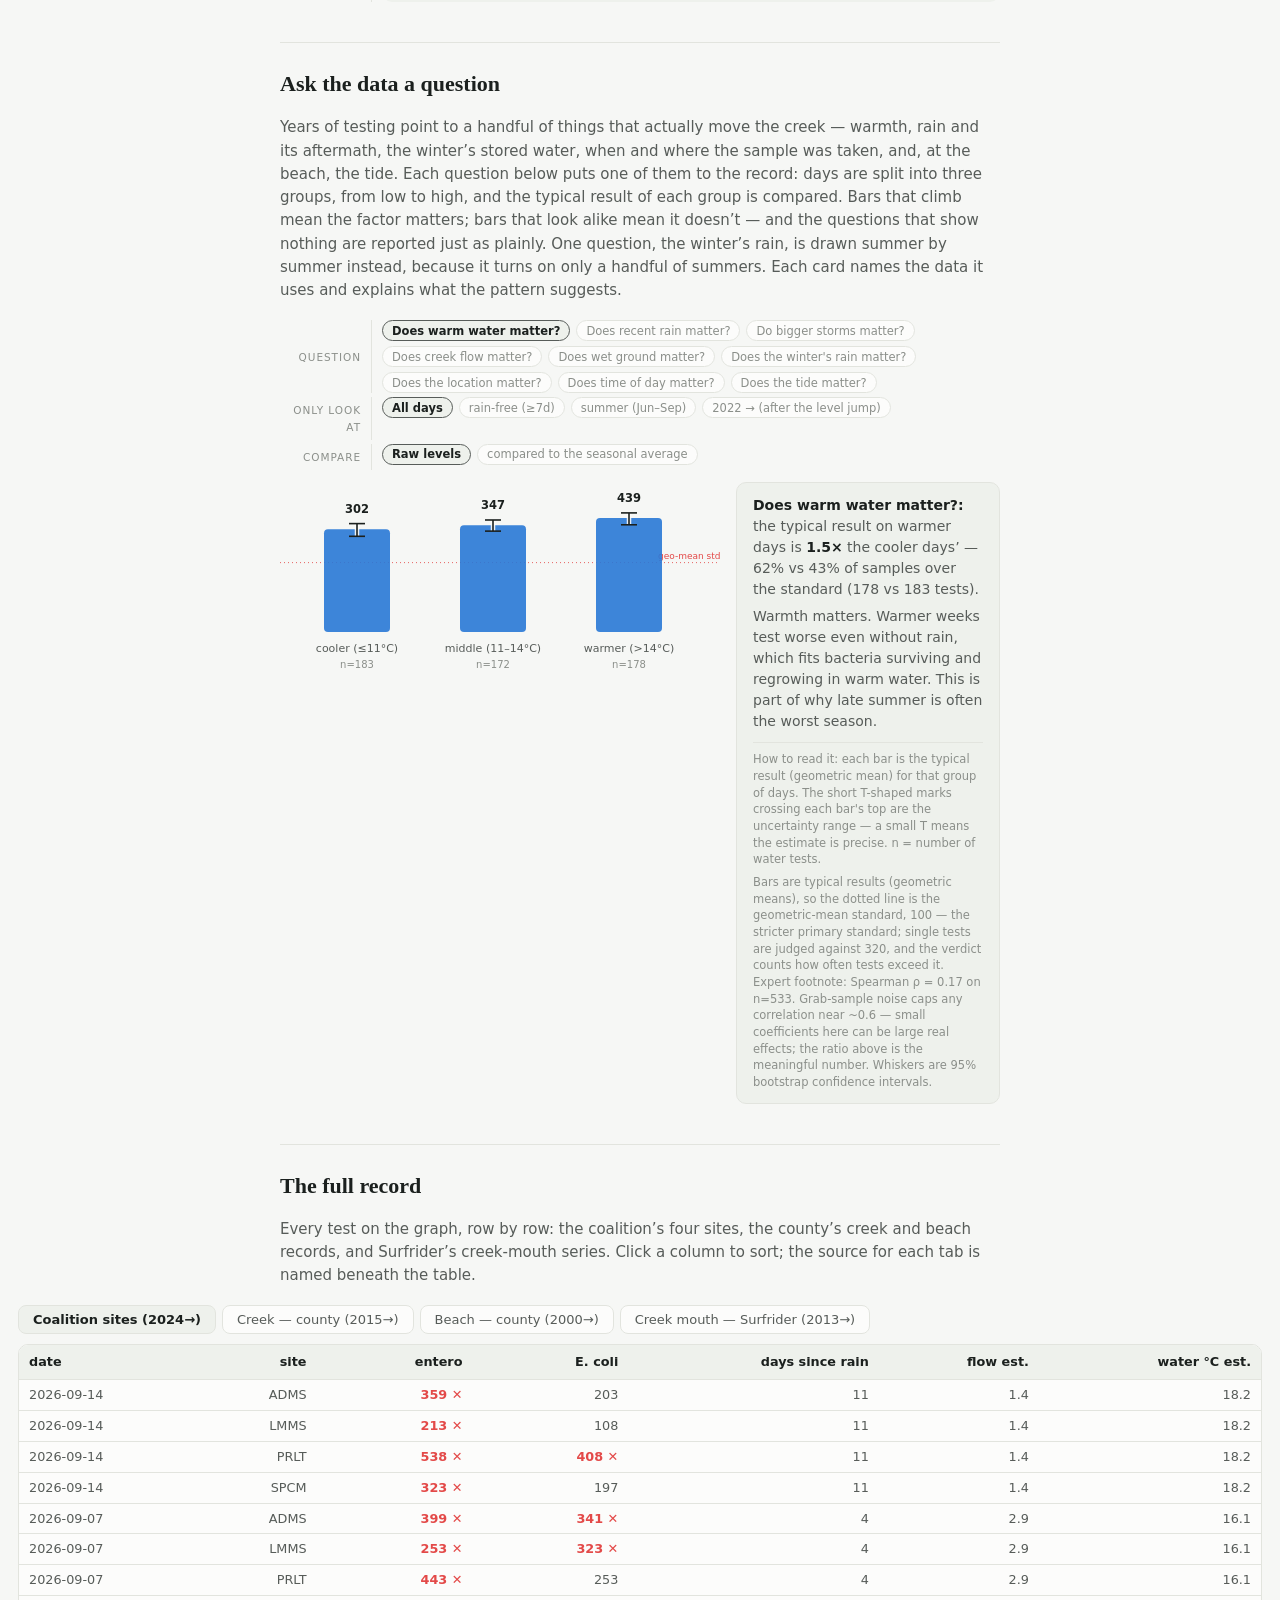
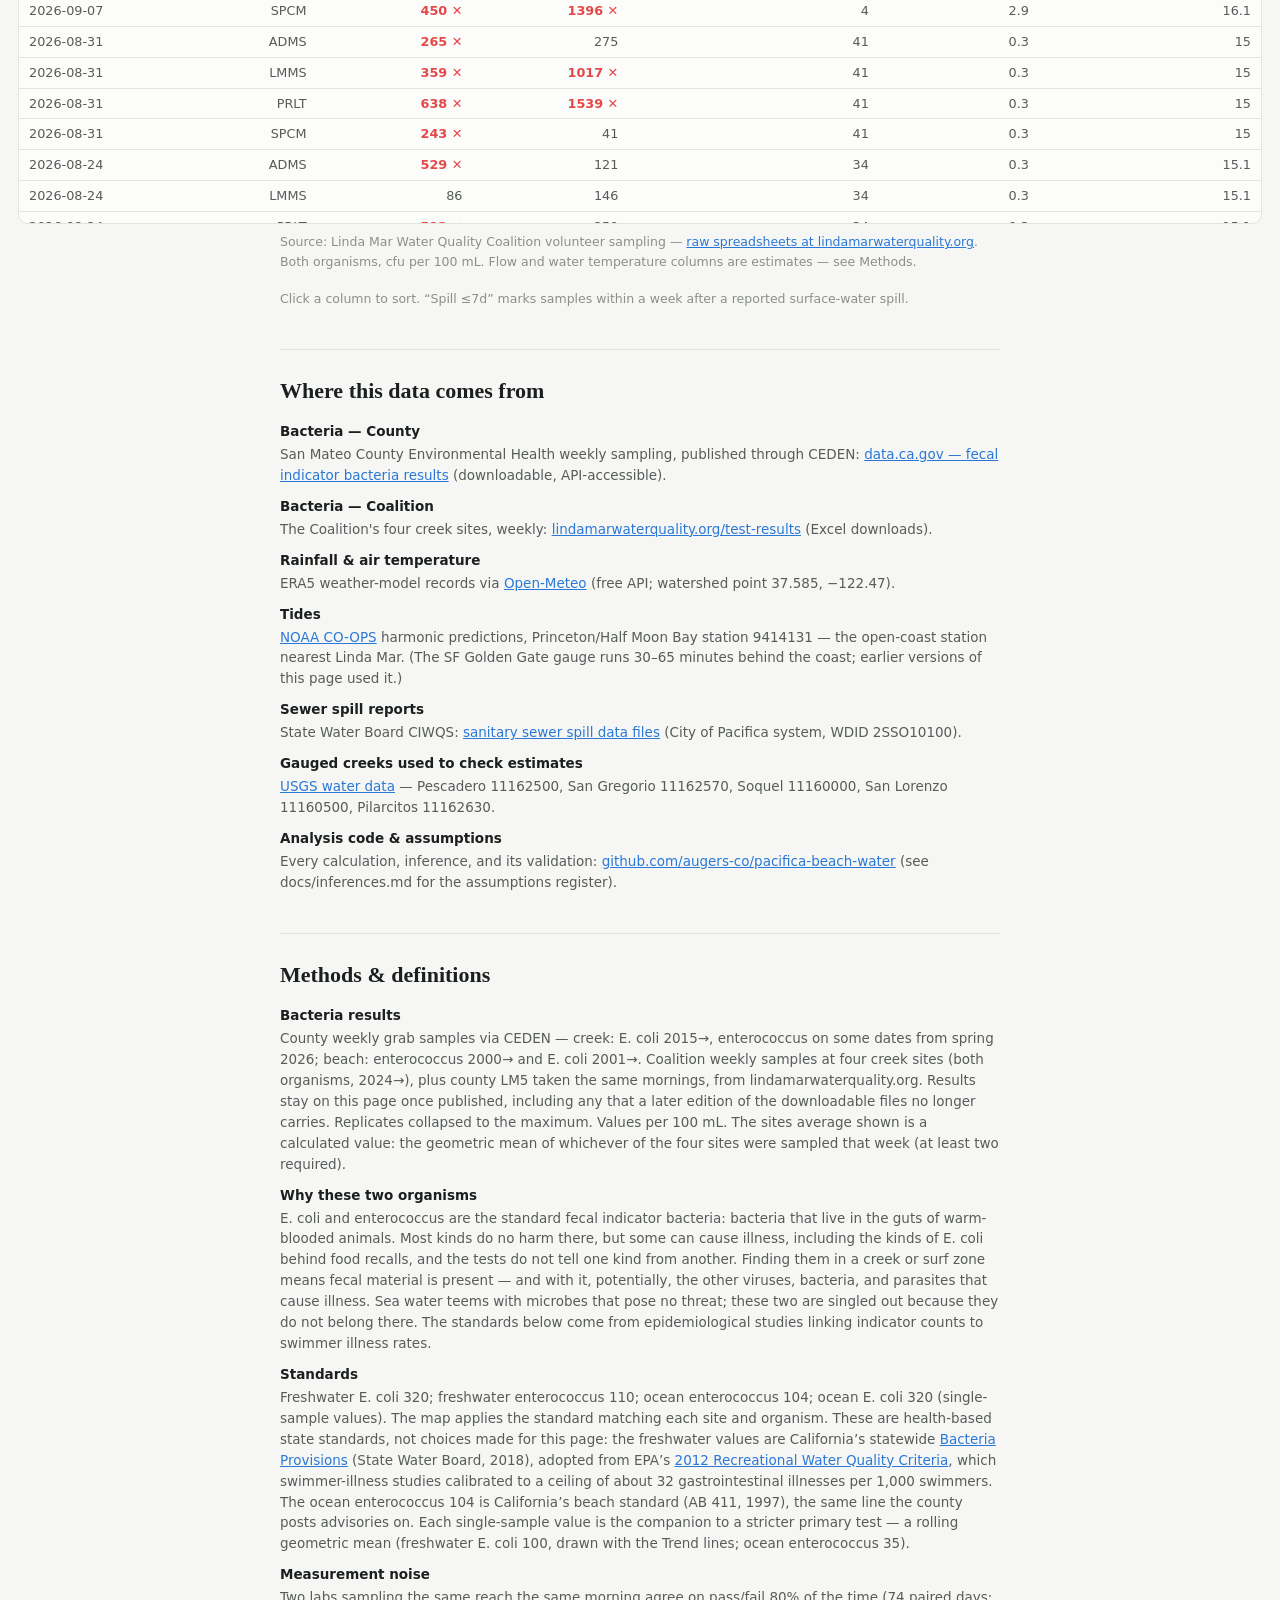
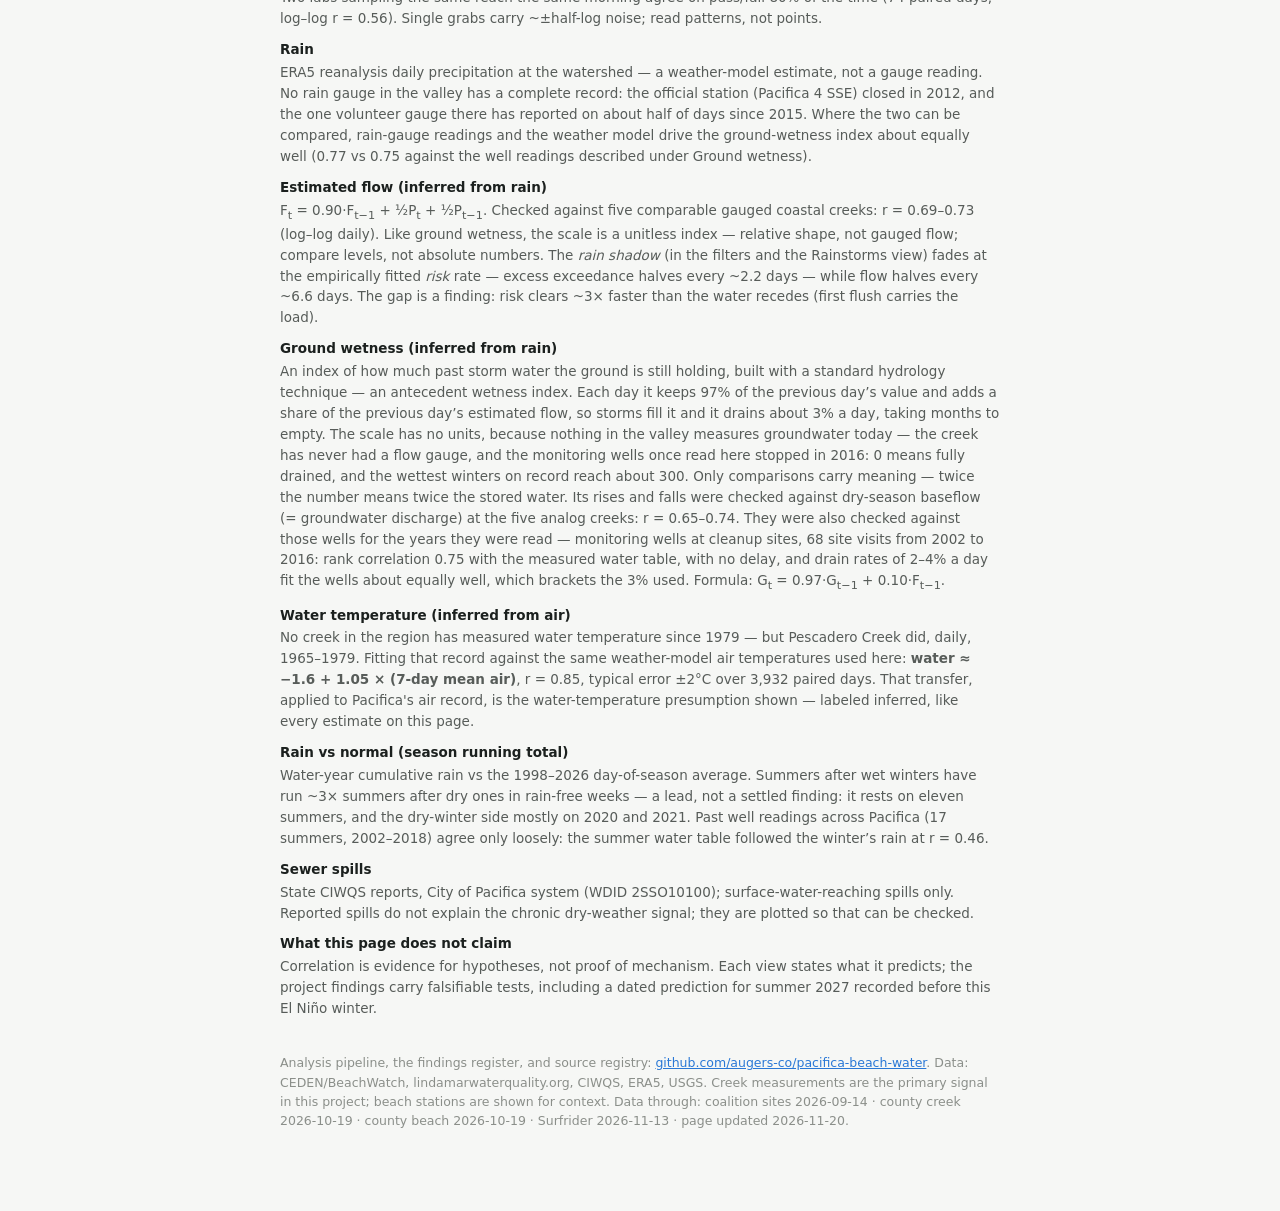
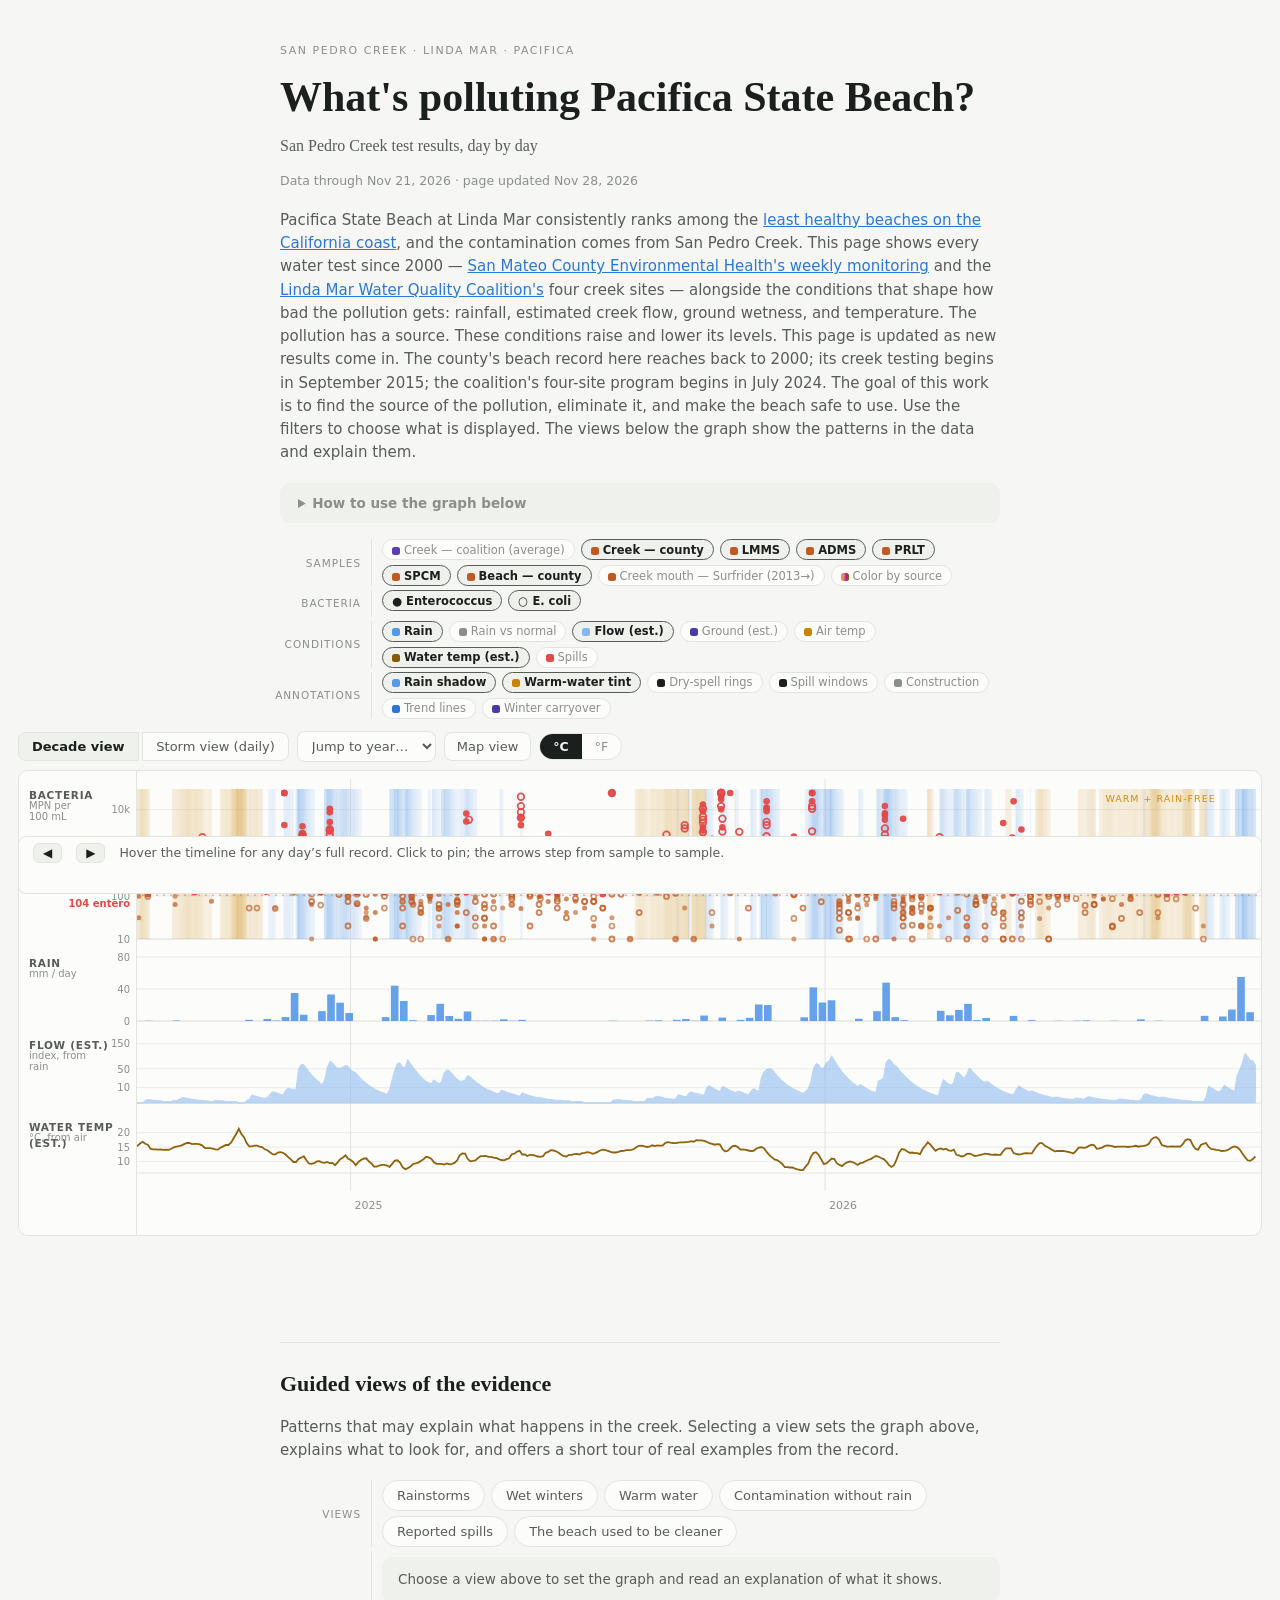
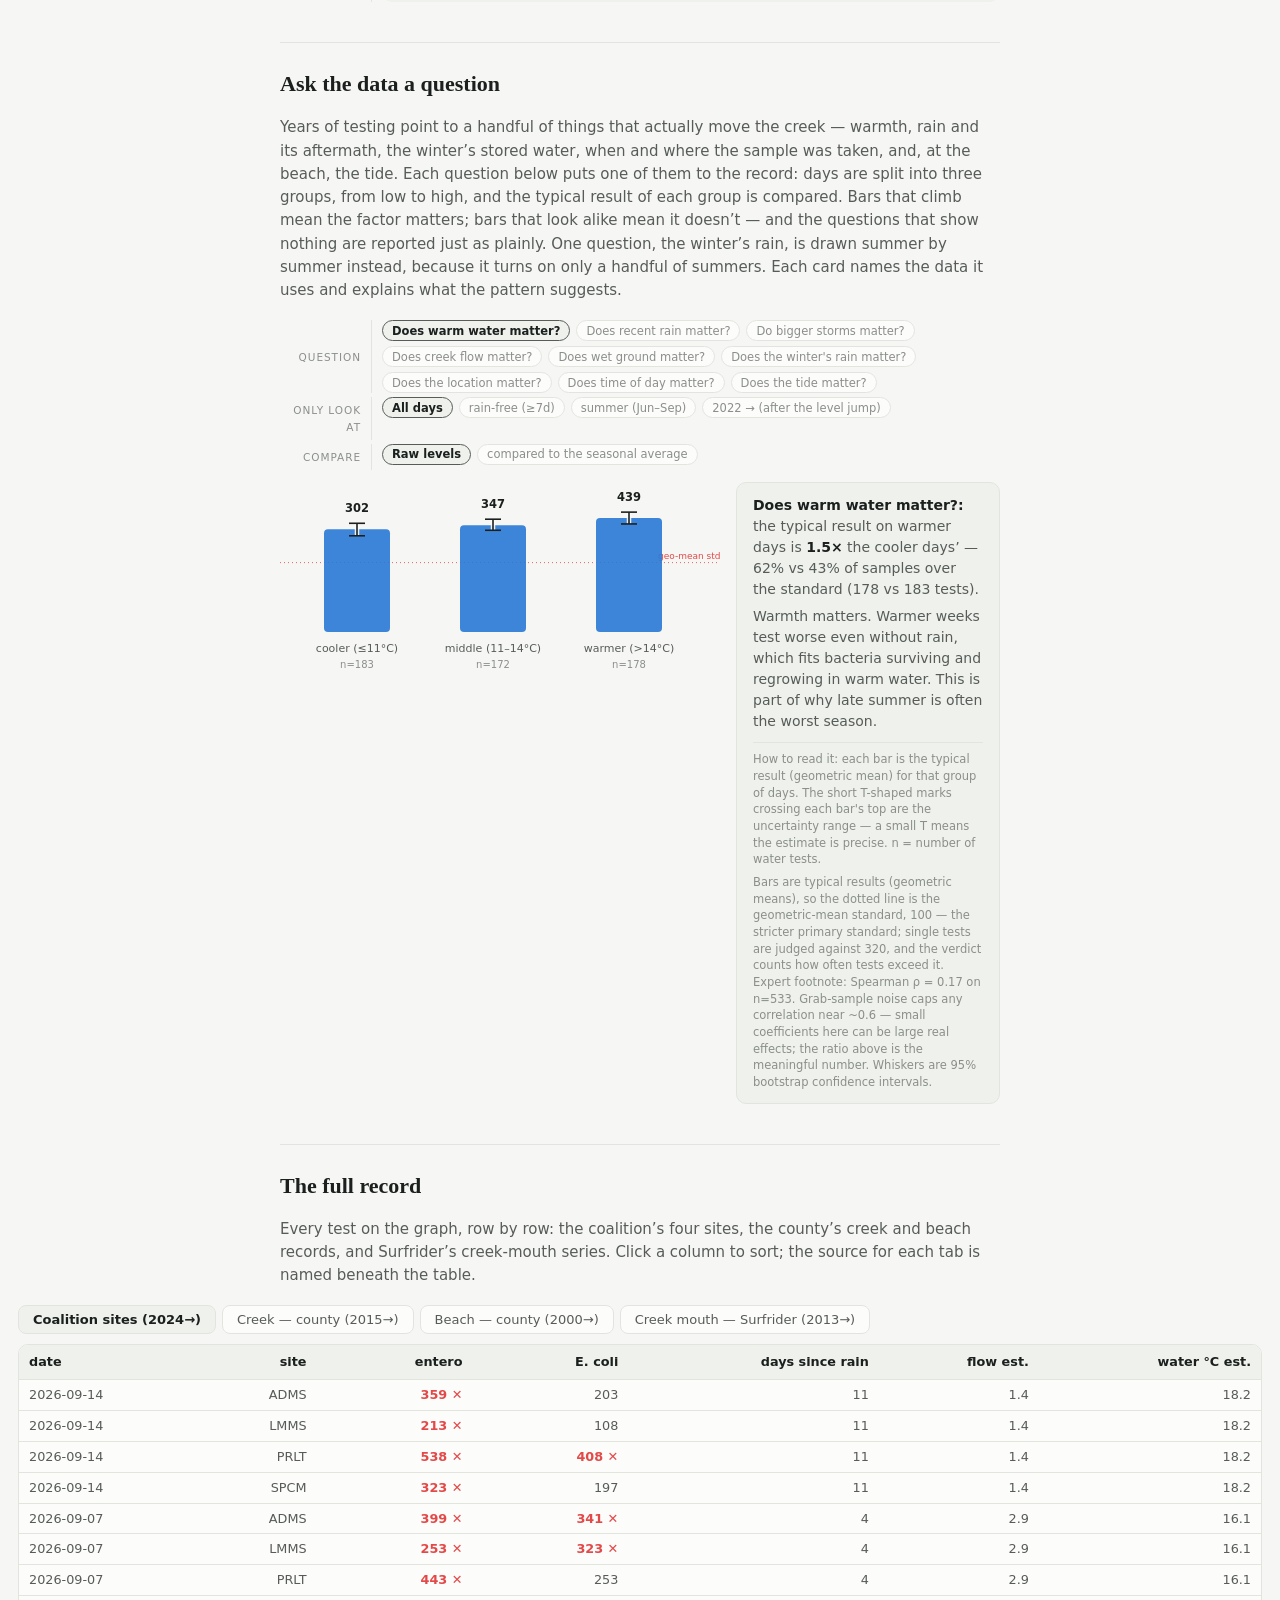
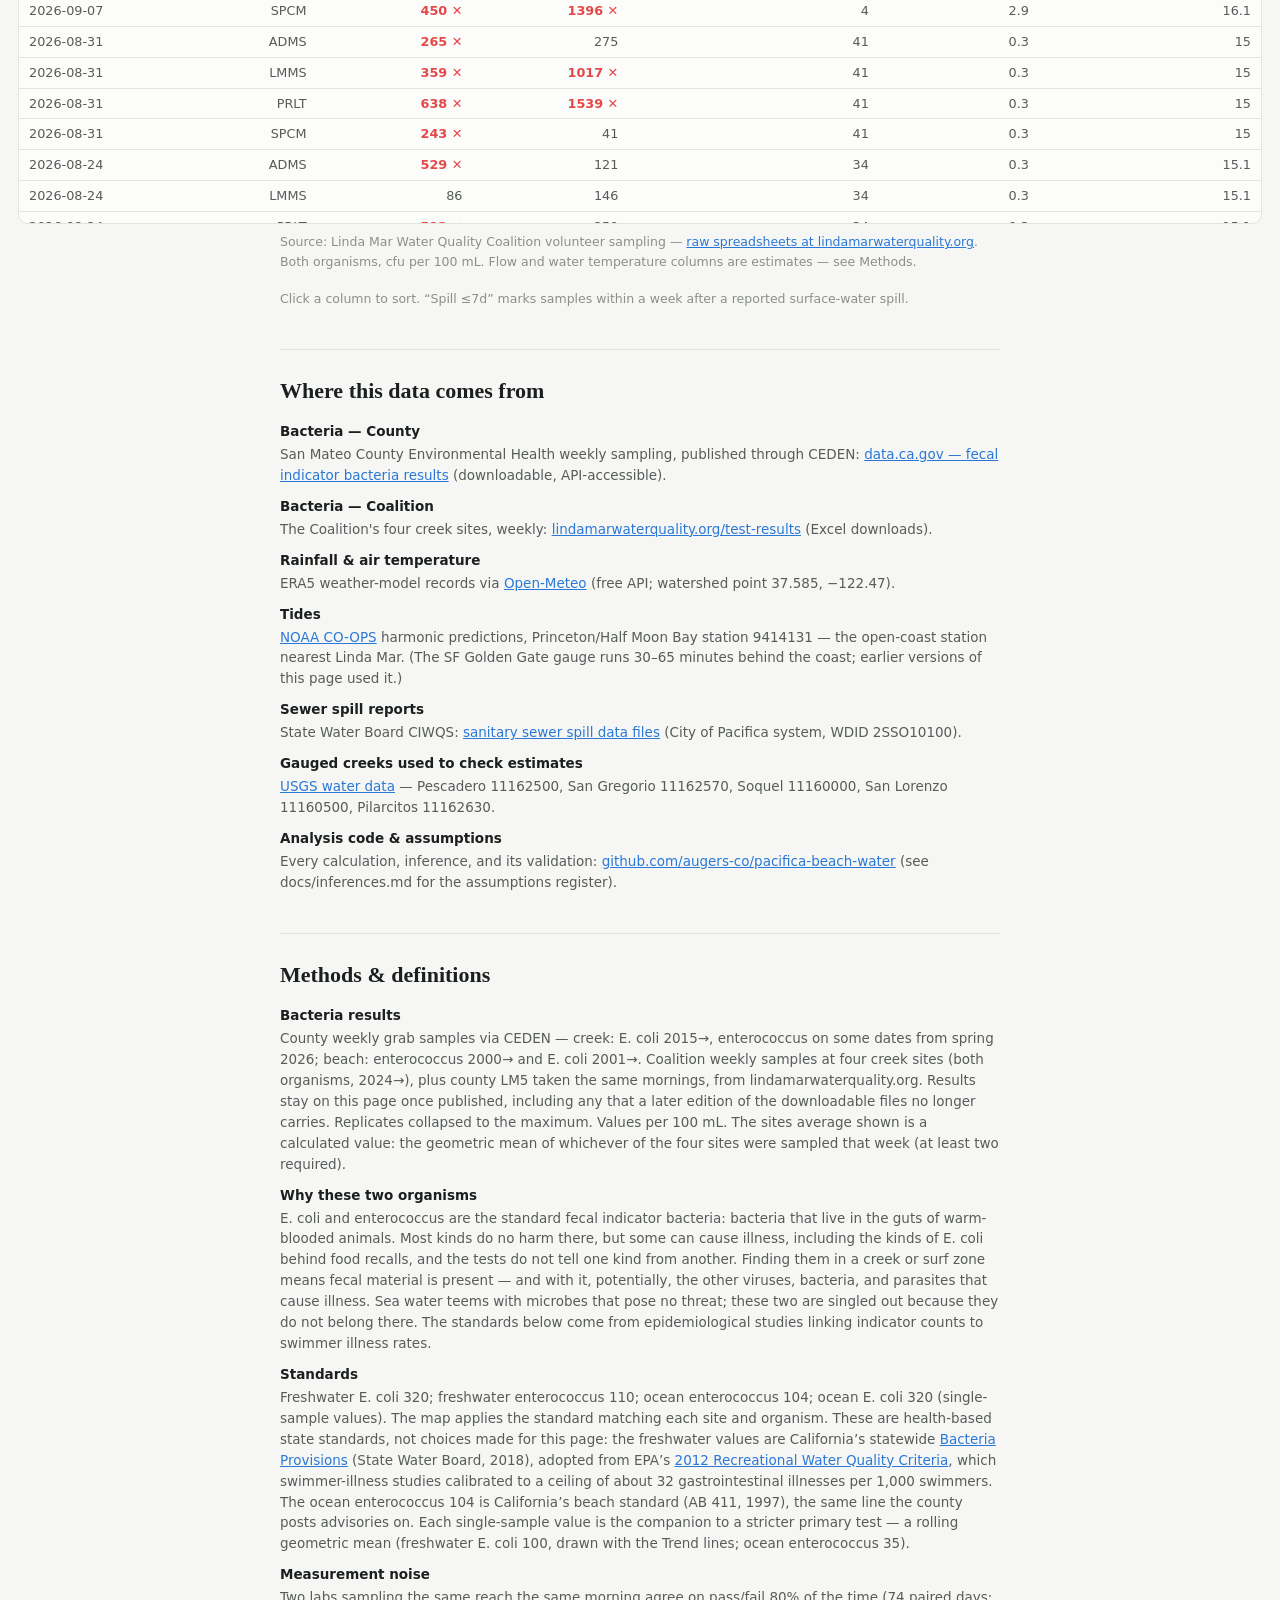
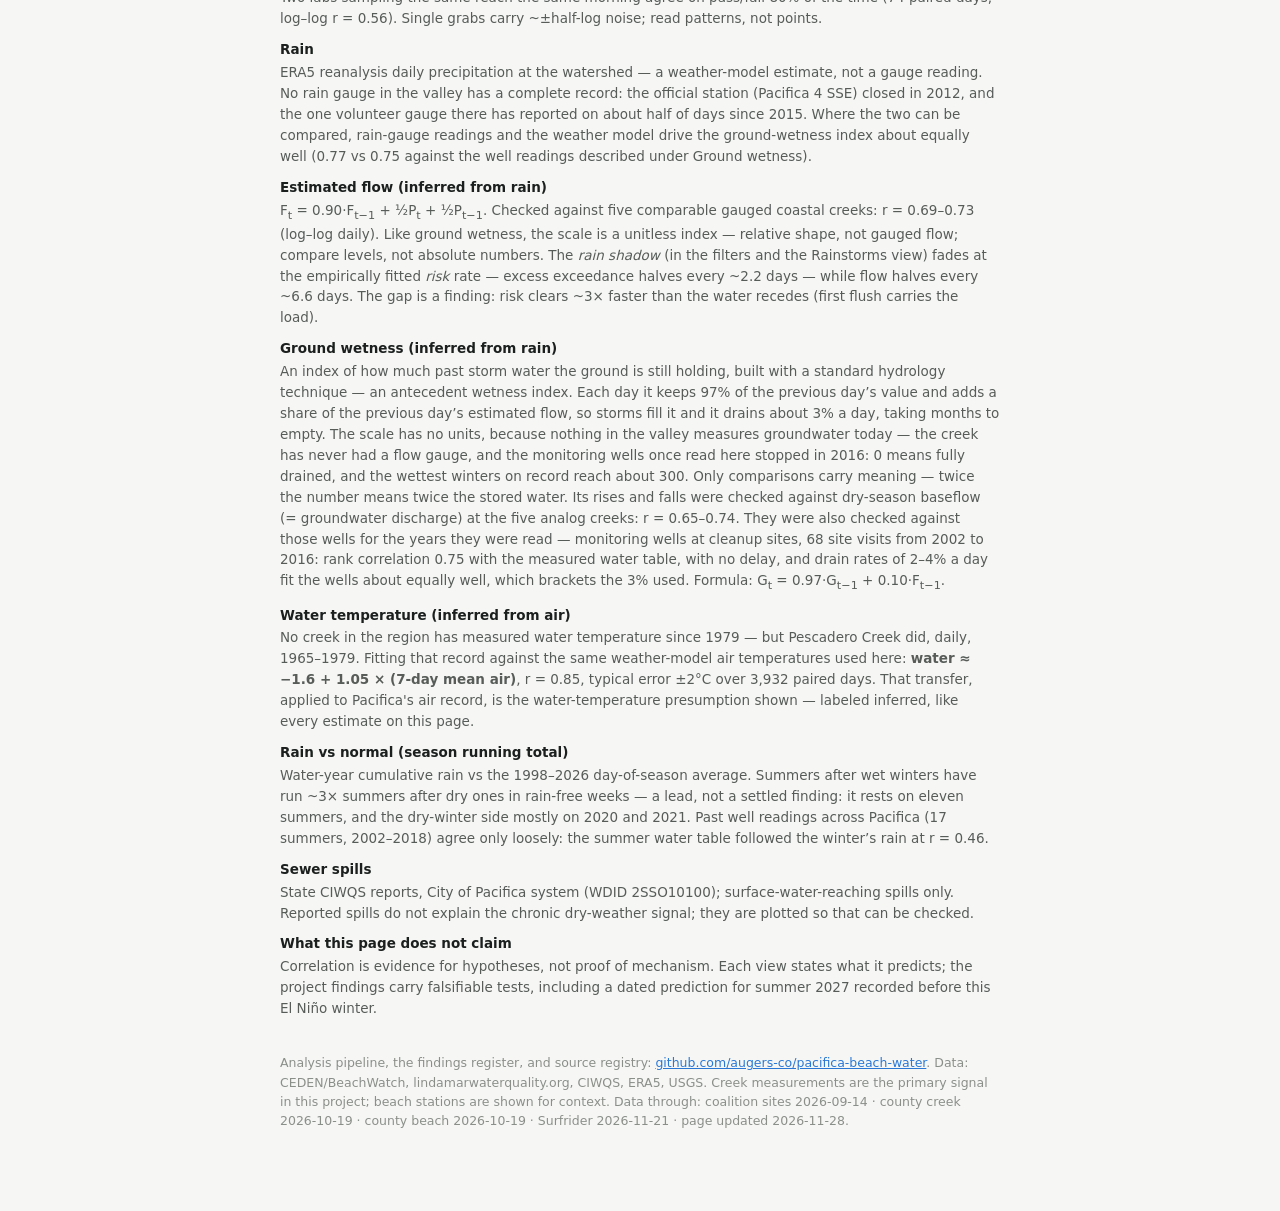
